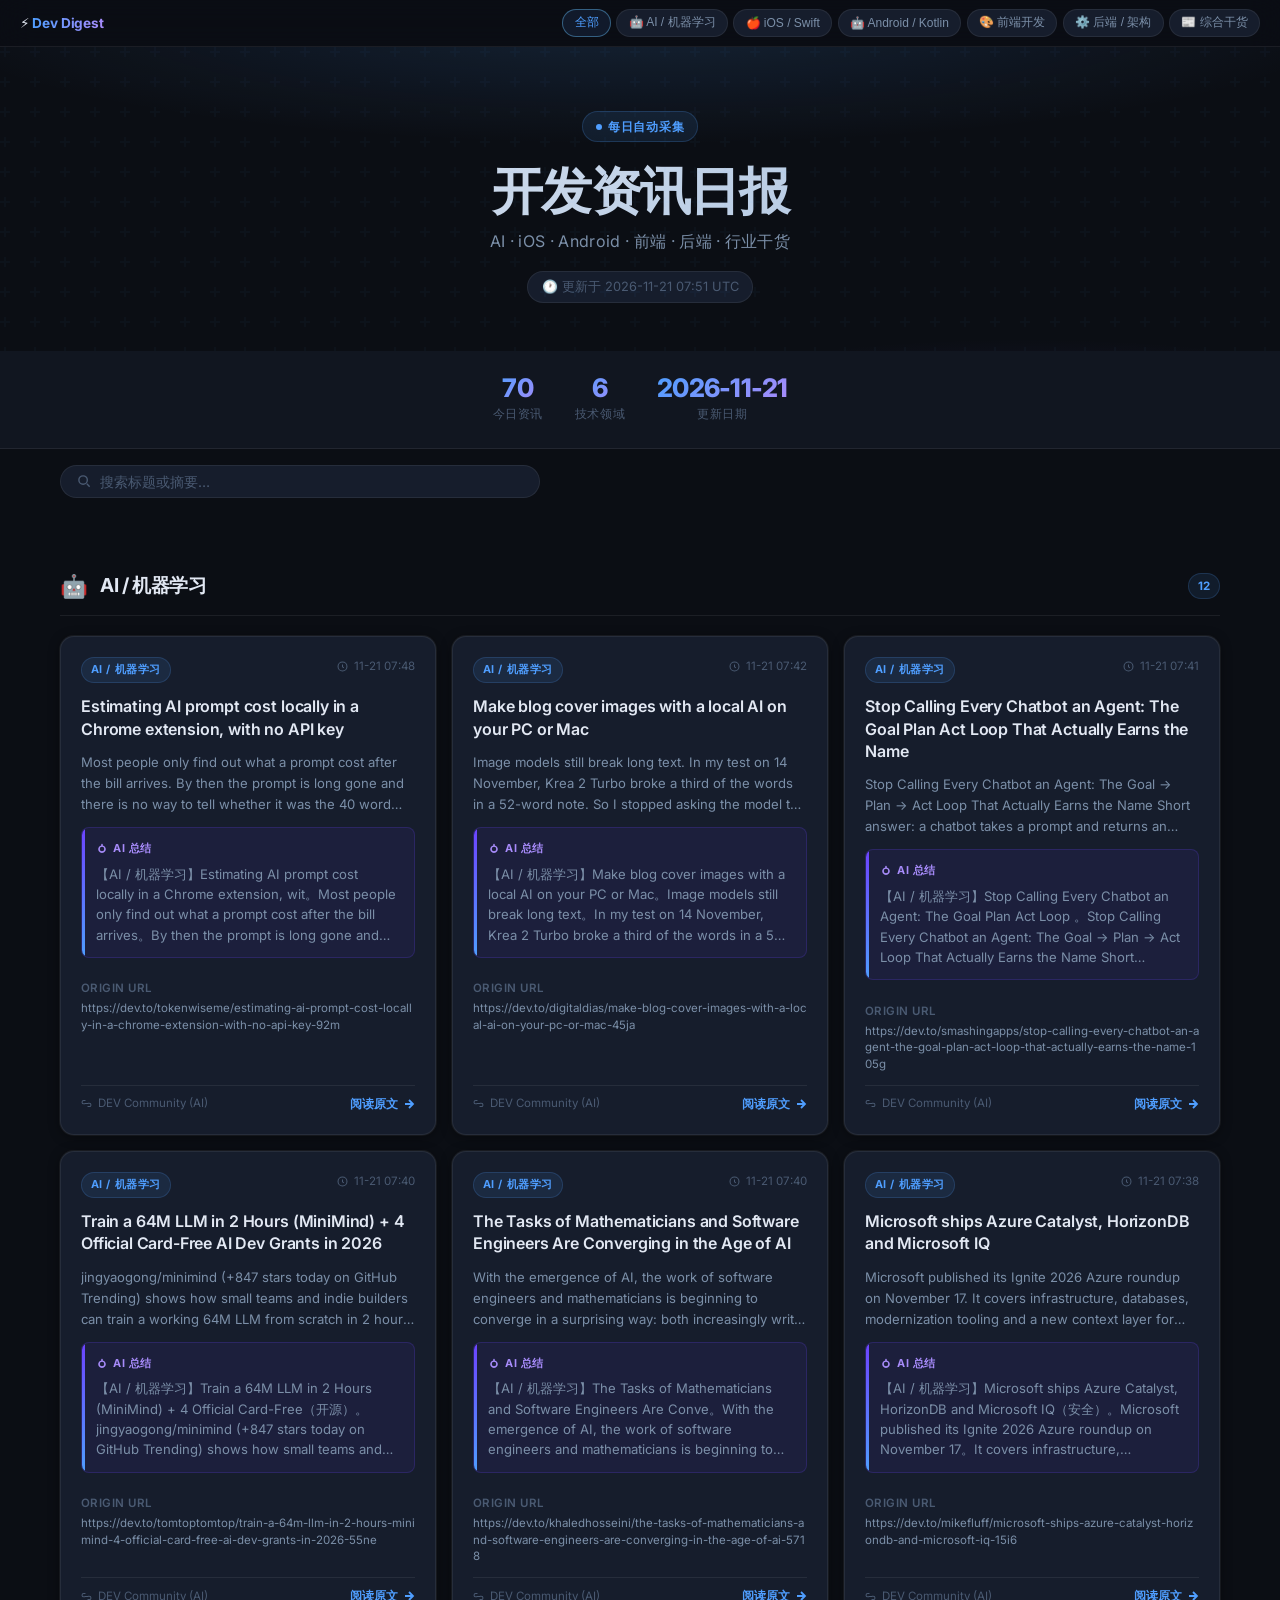
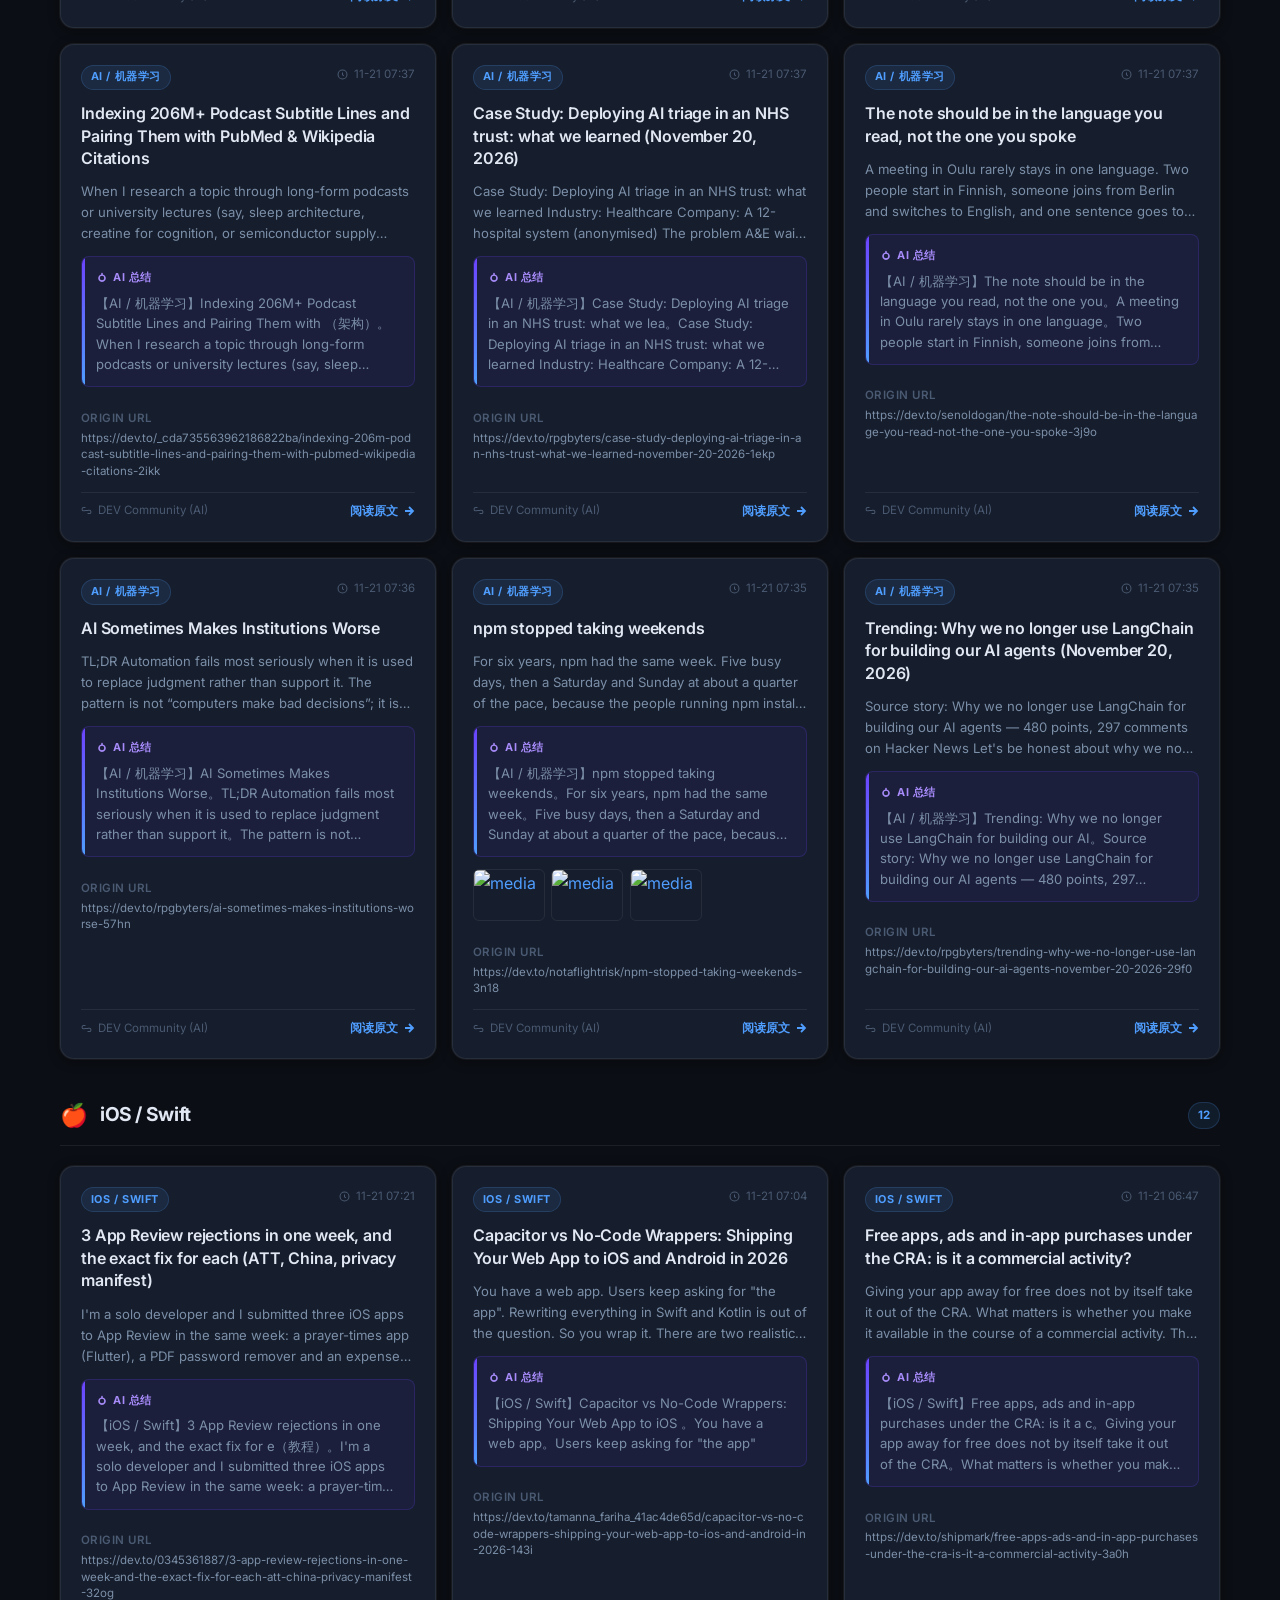
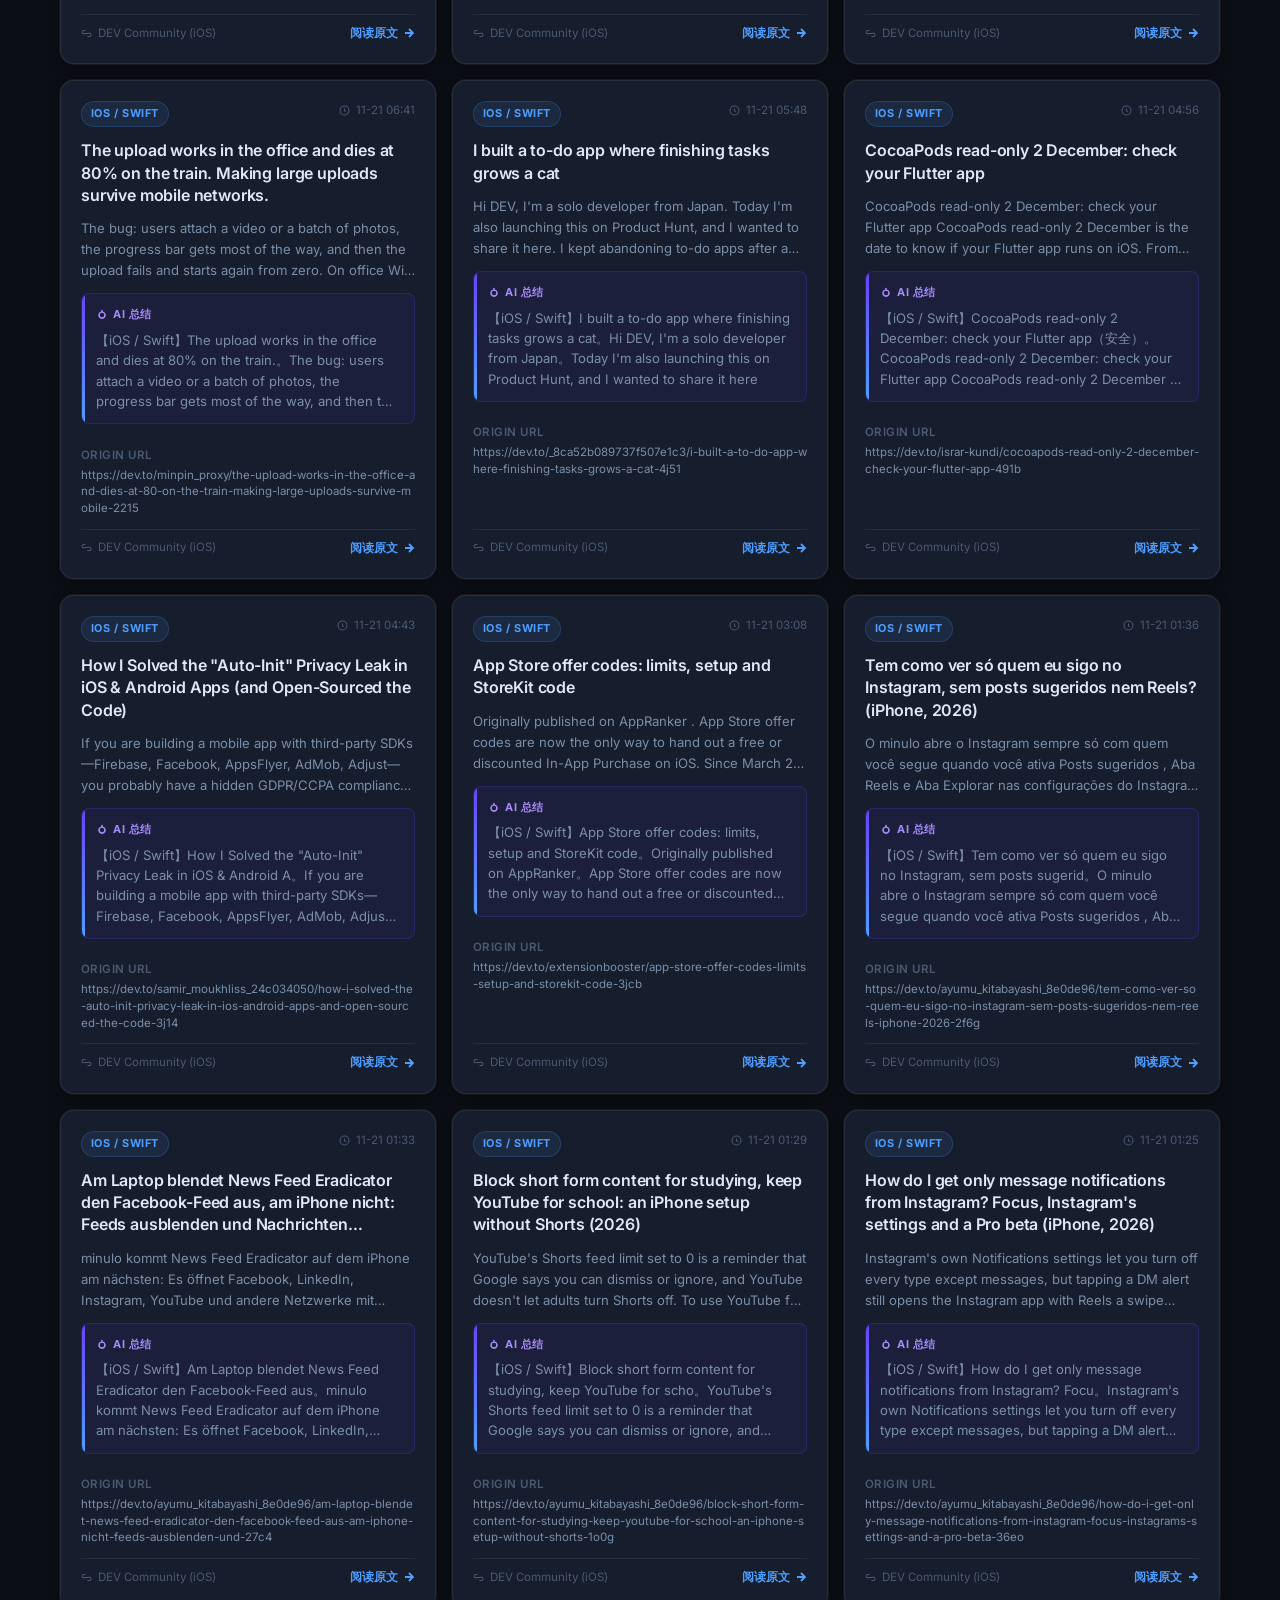
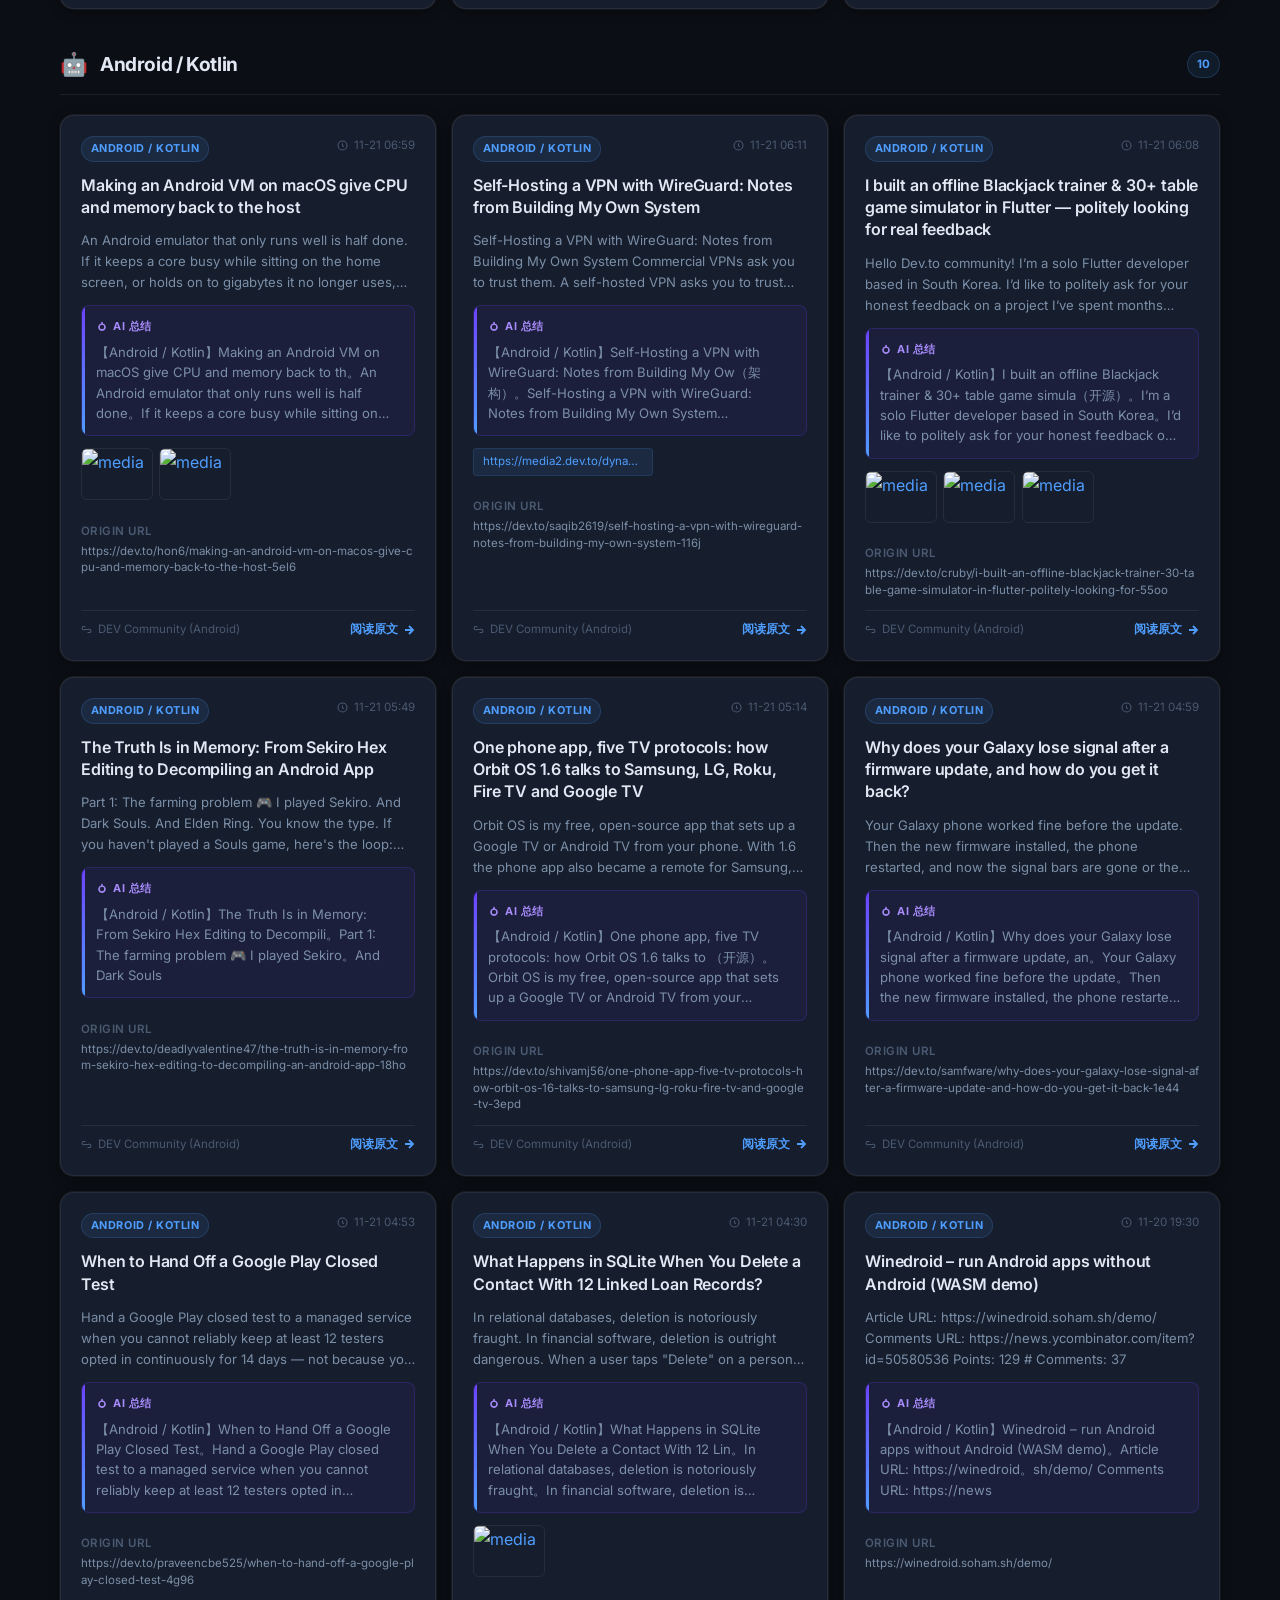
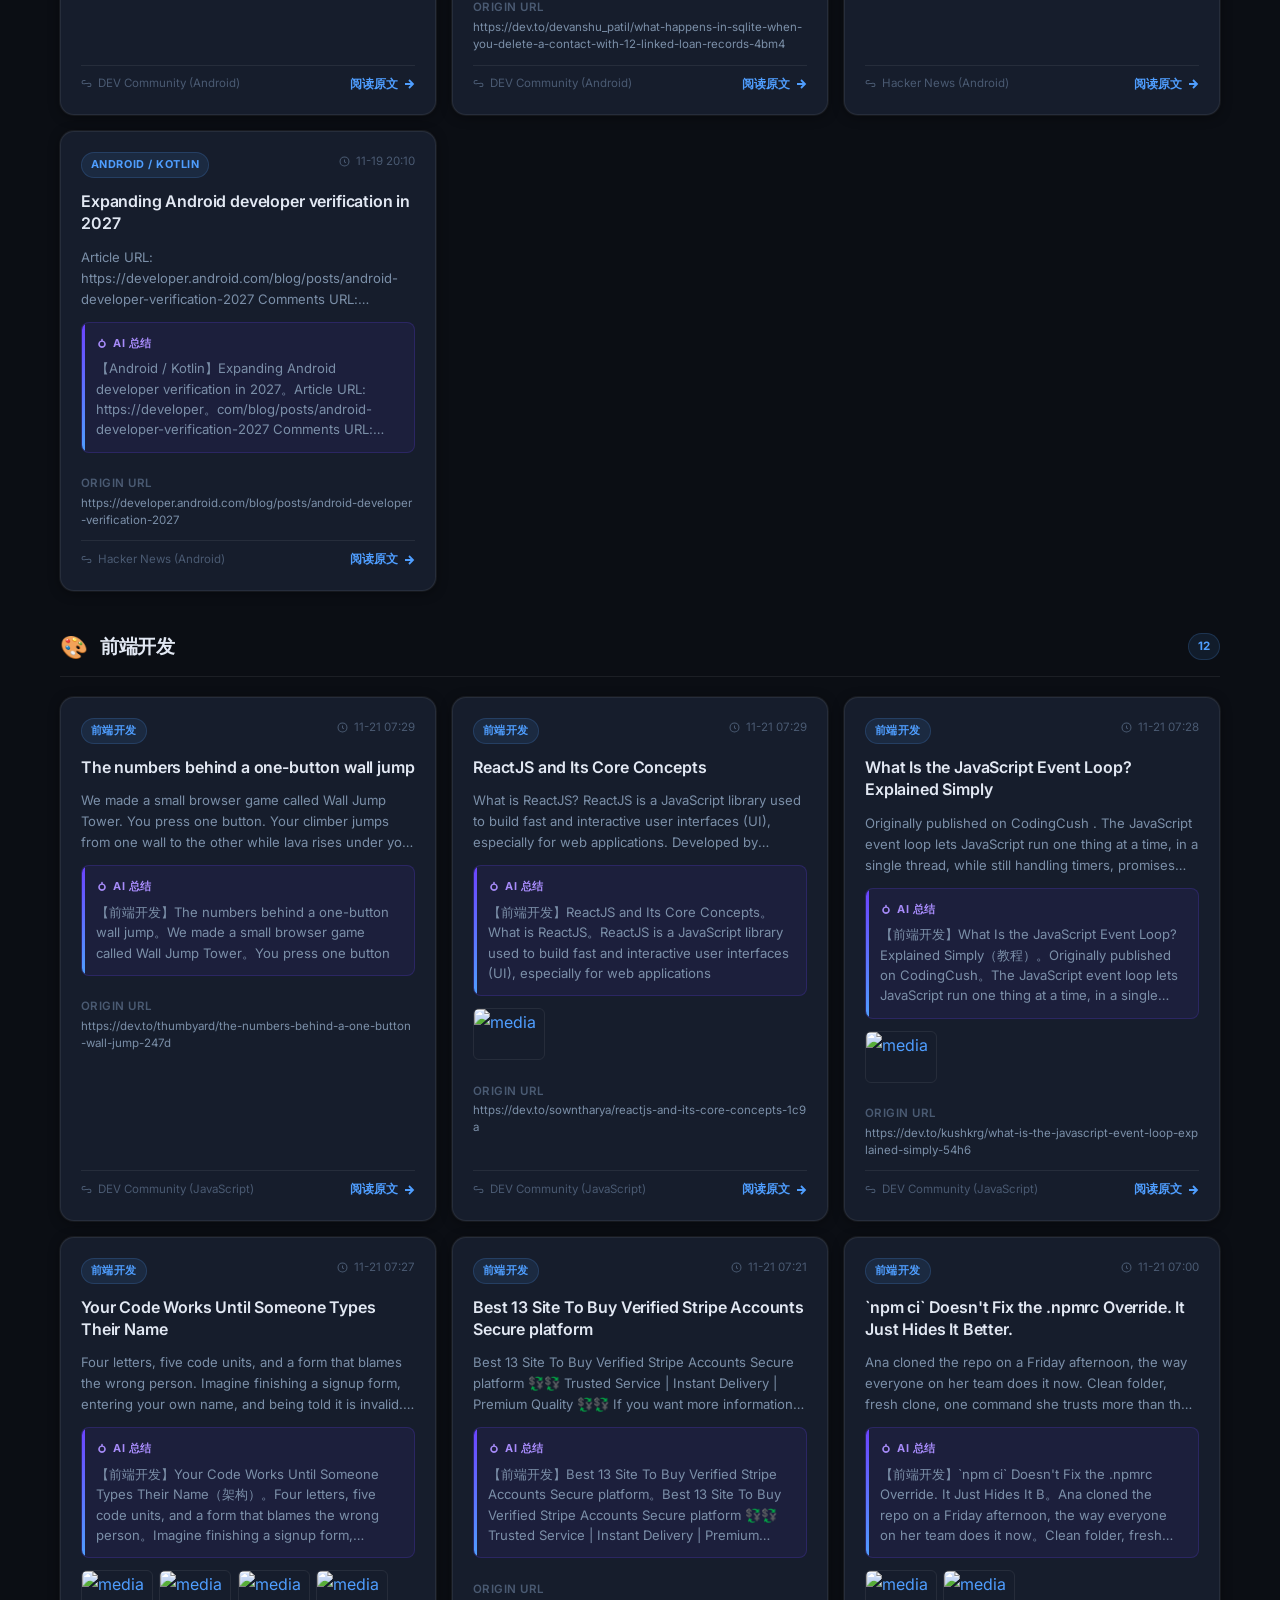
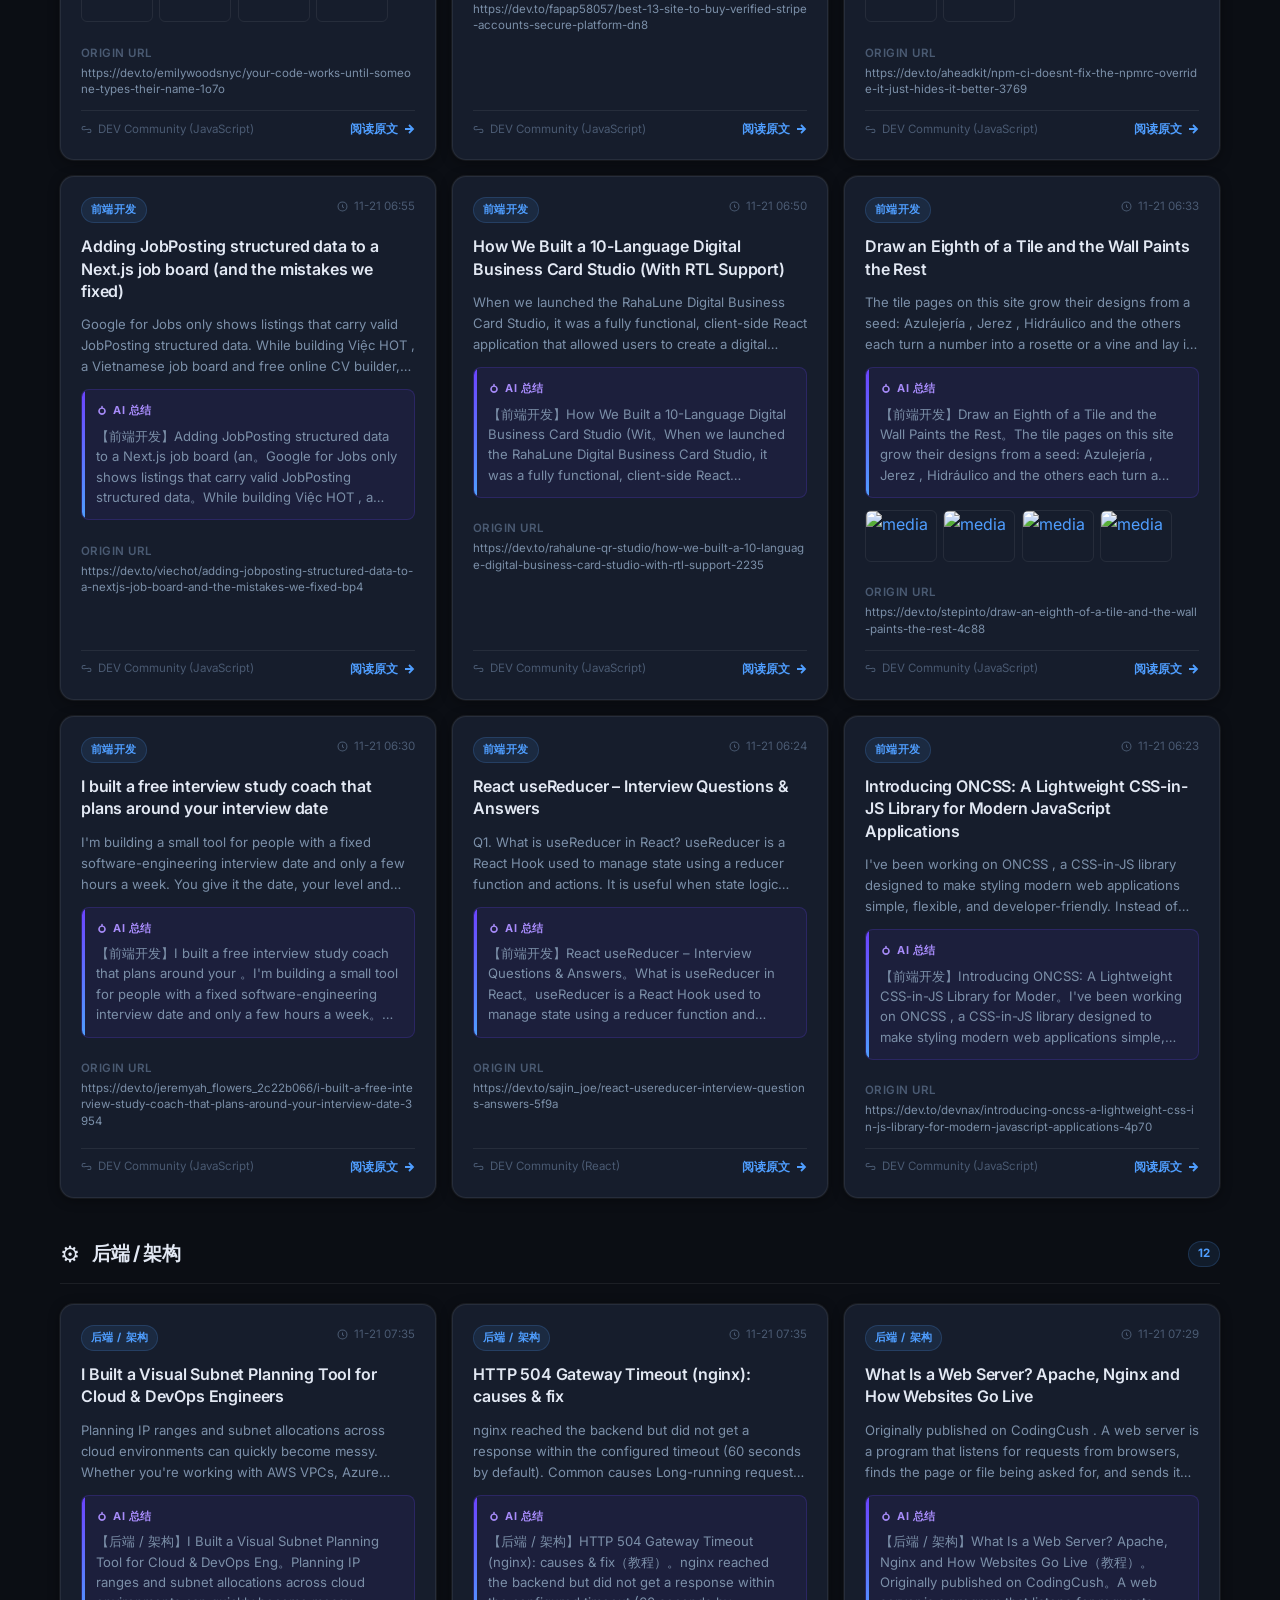
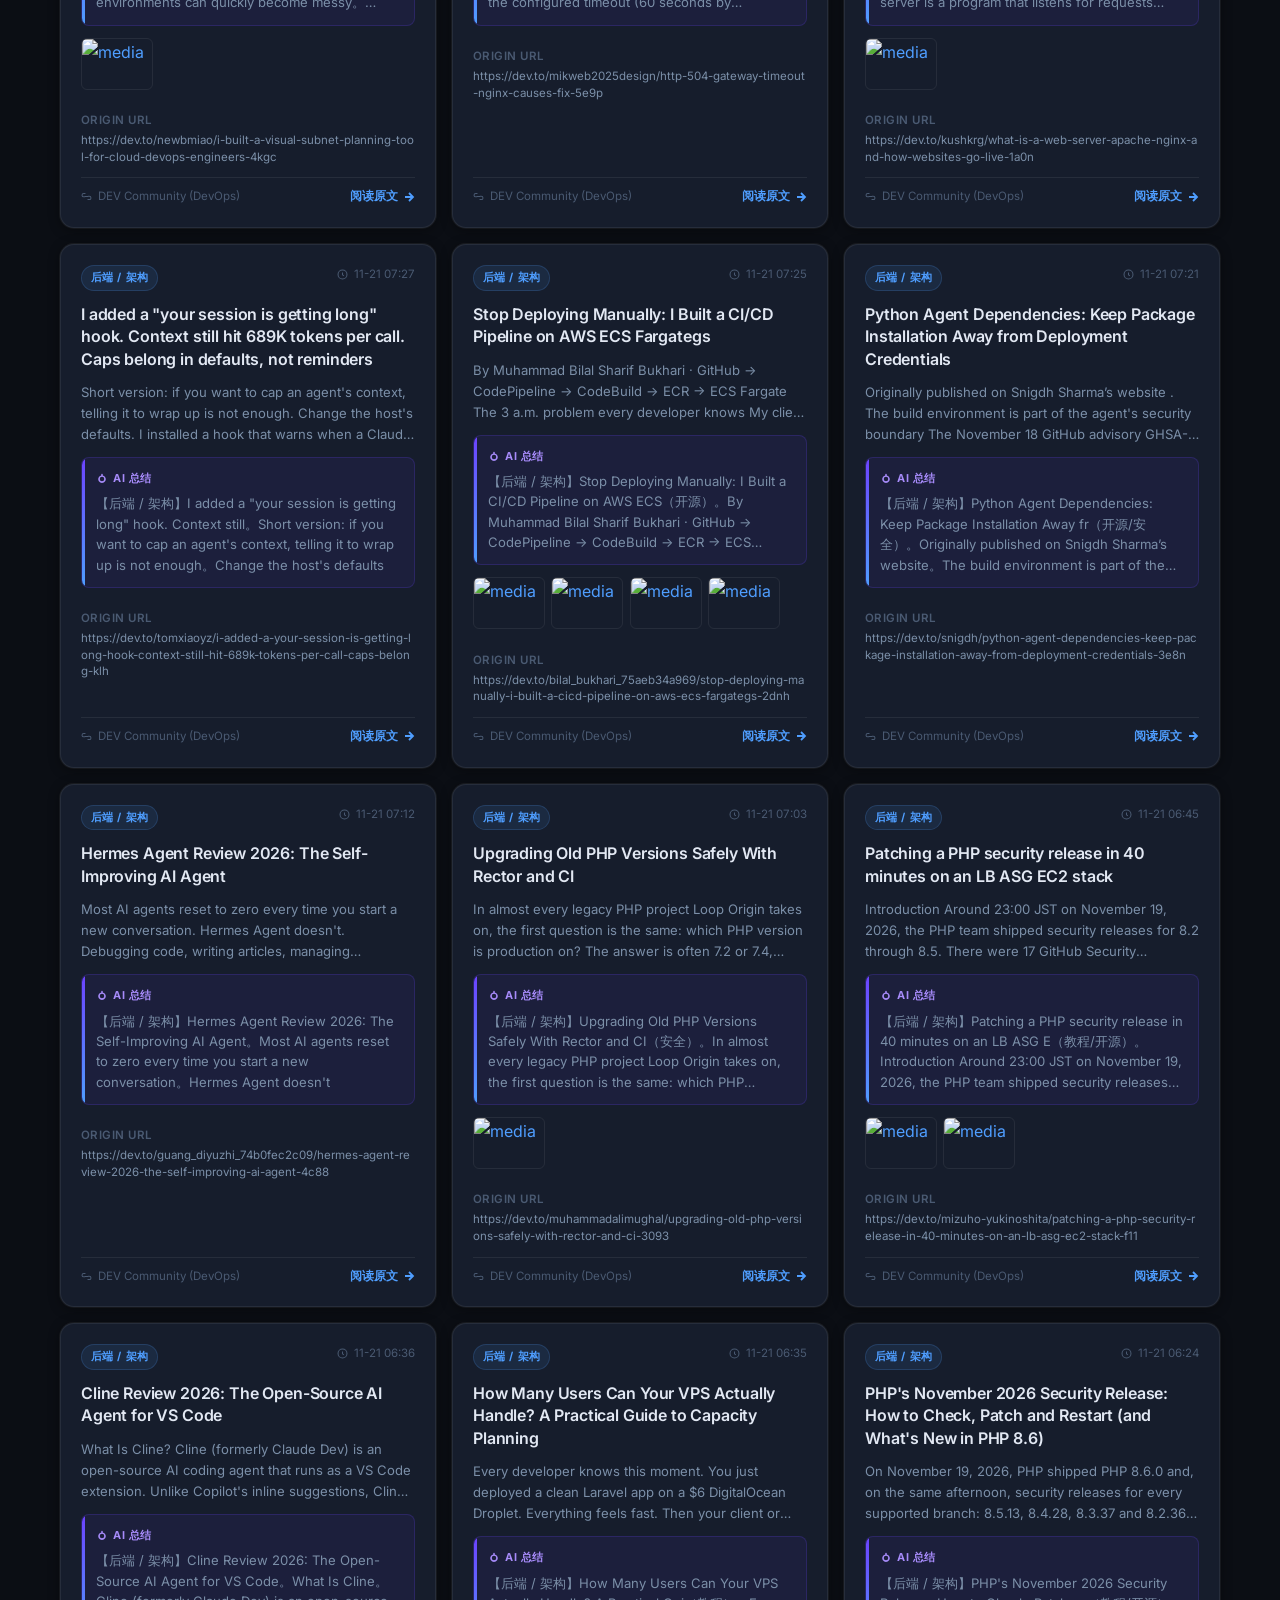
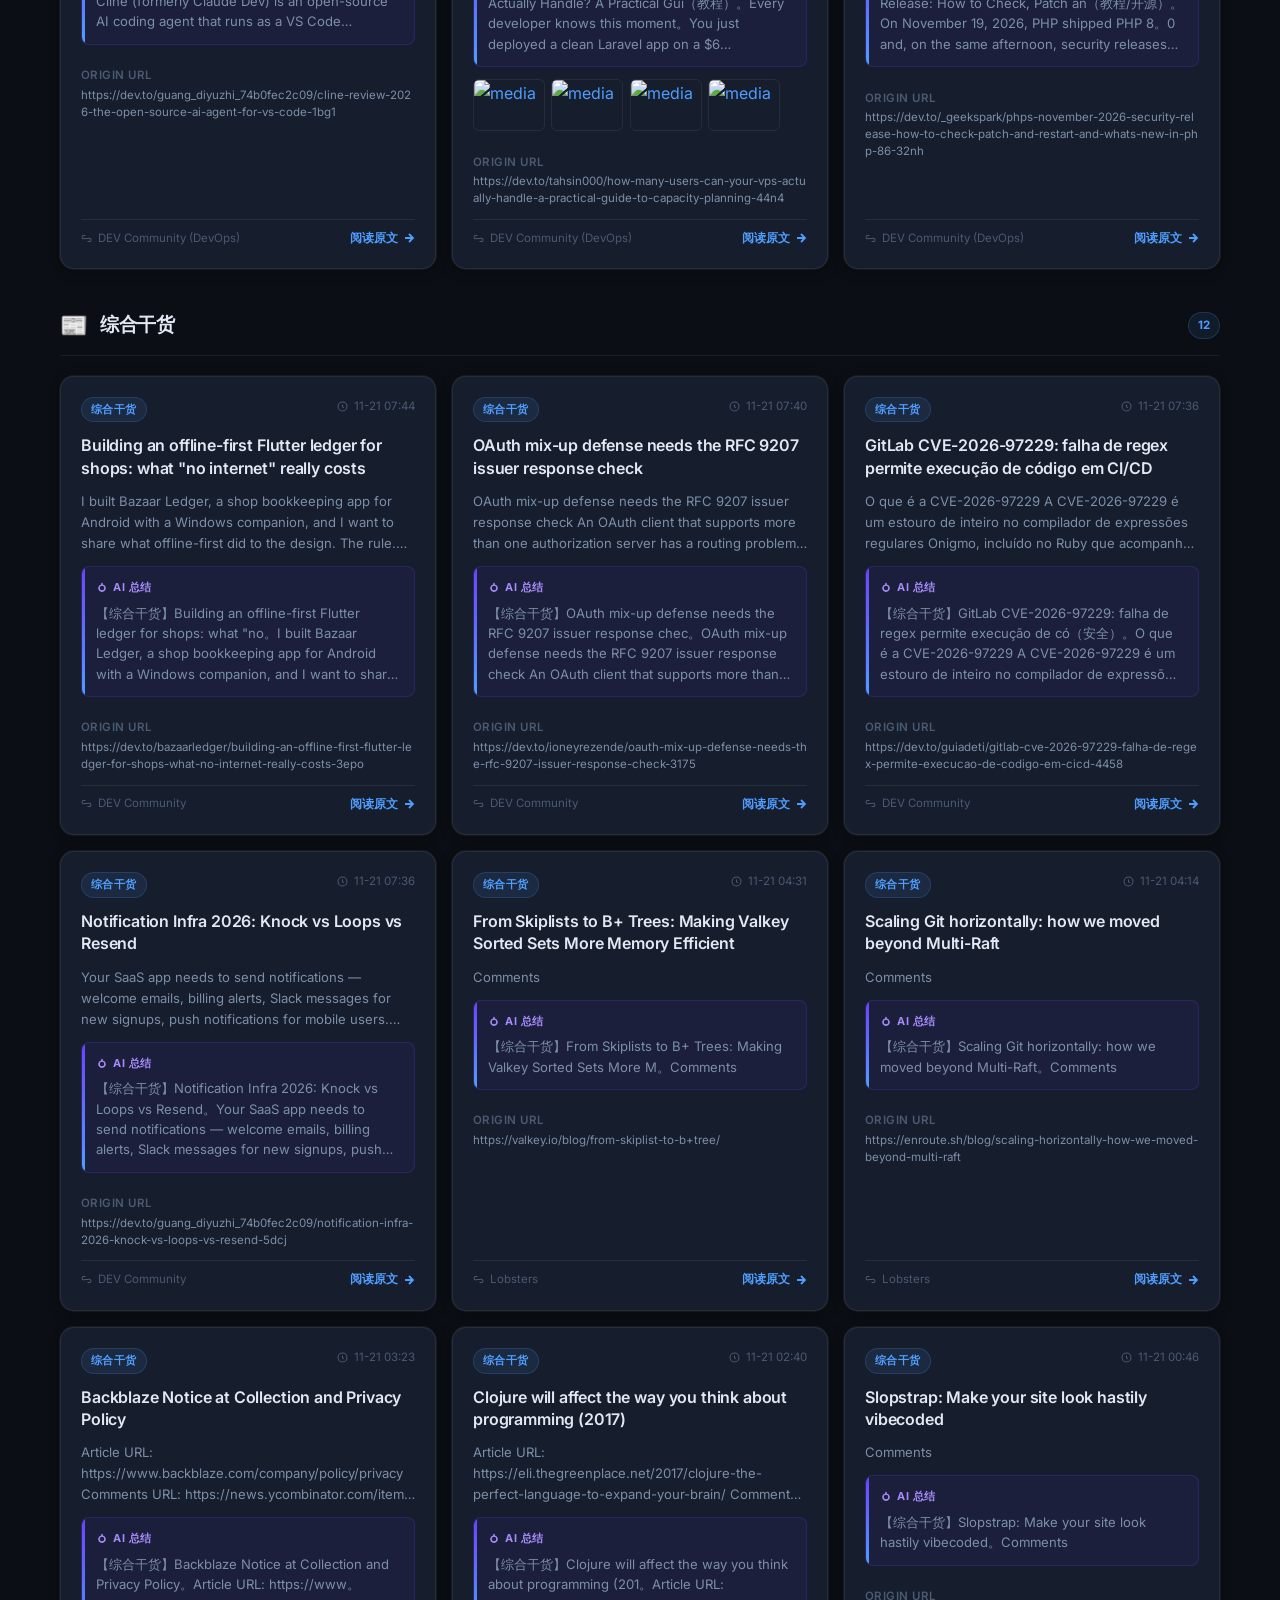
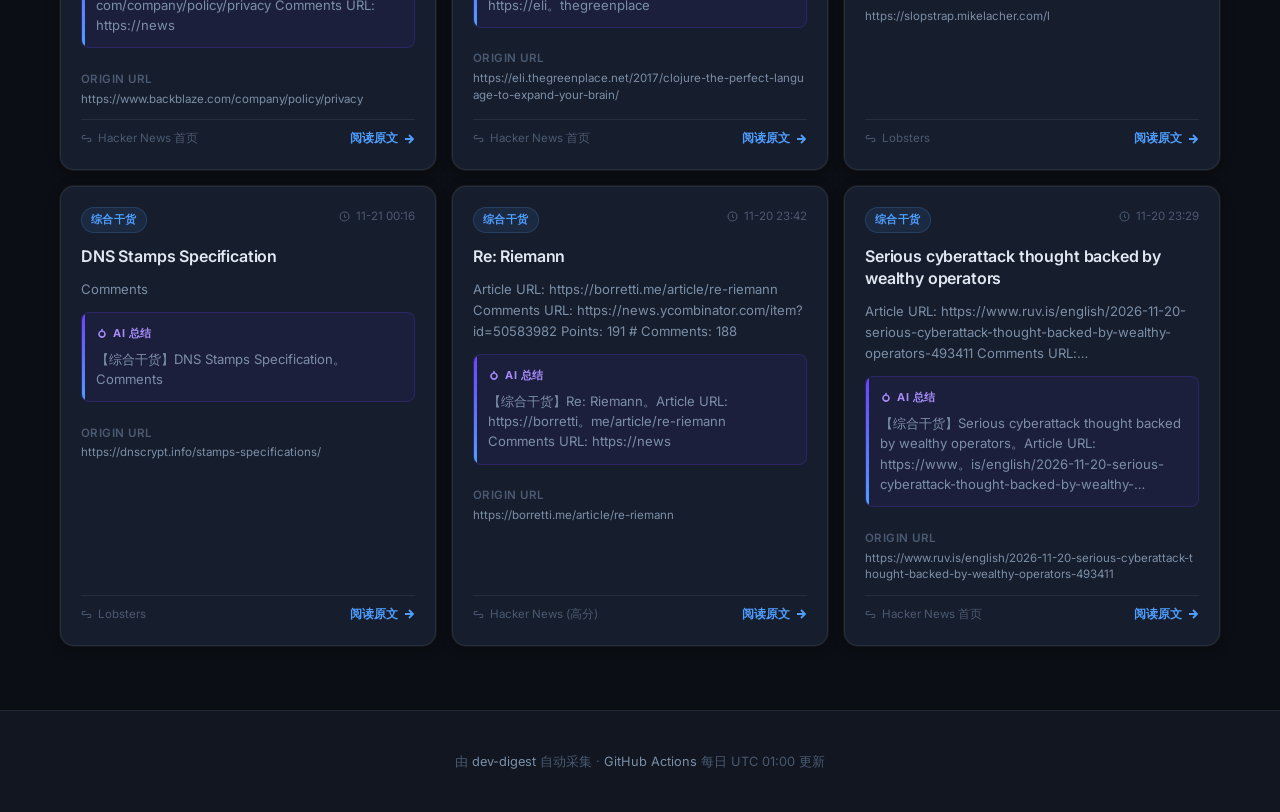
==== docs/index.html @ 08acb8bb "chore(digest): update daily dev news 2026-11-21" ====
<!DOCTYPE html>
<html lang="zh-CN">
<head>
  <meta charset="utf-8" />
  <meta name="viewport" content="width=device-width, initial-scale=1" />
  <title>开发资讯日报 · 2026-11-21</title>
  <meta name="description" content="AI、iOS、Android、前端、后端等领域每日开发技巧与行业干货聚合" />
  <link rel="preconnect" href="https://fonts.googleapis.com" />
  <link rel="preconnect" href="https://fonts.gstatic.com" crossorigin />
  <link rel="stylesheet" href="https://fonts.googleapis.com/css2?family=Inter:wght@400;500;600;700;800&display=swap" />
  <link rel="stylesheet" href="style.css" />
</head>
<body>
  <div id="progress-bar"></div>

  <nav class="top-nav">
    <span class="brand">⚡ <span>Dev Digest</span></span>
    <div class="nav-pills">
      <button class="nav-pill active" data-filter="all">全部</button>
      <button class="nav-pill" data-filter="ai">🤖 AI / 机器学习</button><button class="nav-pill" data-filter="ios">🍎 iOS / Swift</button><button class="nav-pill" data-filter="android">🤖 Android / Kotlin</button><button class="nav-pill" data-filter="frontend">🎨 前端开发</button><button class="nav-pill" data-filter="backend">⚙️ 后端 / 架构</button><button class="nav-pill" data-filter="general">📰 综合干货</button>
    </div>
  </nav>

  <header class="hero">
    <div class="hero-eyebrow">每日自动采集</div>
    <h1>开发资讯日报</h1>
    <p class="subtitle">AI · iOS · Android · 前端 · 后端 · 行业干货</p>
    <p class="updated">
      🕐 更新于 2026-11-21 07:51 UTC
    </p>
  </header>

  <div class="stats-bar">
    <div class="stat-item">
      <div class="num">70</div>
      <div class="label">今日资讯</div>
    </div>
    <div class="stat-item">
      <div class="num">6</div>
      <div class="label">技术领域</div>
    </div>
    <div class="stat-item">
      <div class="num">2026-11-21</div>
      <div class="label">更新日期</div>
    </div>
  </div>

  <div class="search-wrap">
    <div class="search-box">
      <svg viewBox="0 0 16 16" fill="none" stroke="currentColor" stroke-width="1.5">
        <circle cx="6.5" cy="6.5" r="4.5"/><path d="M10.5 10.5l3 3"/>
      </svg>
      <input type="search" id="search-input" placeholder="搜索标题或摘要…" autocomplete="off" />
    </div>
  </div>

  <main id="main-content">
    
      <section id="cat-ai" data-section="ai">
        <div class="cat-header">
          <span class="cat-icon">🤖</span>
          <h2>AI / 机器学习</h2>
          <span class="count">12</span>
        </div>
        <div class="grid" id="grid-ai">
          
        <article class="card" data-category="ai" data-title="estimating ai prompt cost locally in a chrome extension, with no api key" data-text="most people only find out what a prompt cost after the bill arrives. by then the prompt is long gone and there is no way">
          <div class="card-top">
            <span class="badge">AI / 机器学习</span>
            <span class="card-meta"><svg viewBox="0 0 16 16" fill="none" stroke="currentColor" stroke-width="1.5"><circle cx="8" cy="8" r="6.5"/><path d="M8 5v3.5l2 1.5"/></svg> 11-21 07:48</span>
          </div>
          <h3 class="title"><a href="https://dev.to/tokenwiseme/estimating-ai-prompt-cost-locally-in-a-chrome-extension-with-no-api-key-92m" target="_blank" rel="noopener">Estimating AI prompt cost locally in a Chrome extension, with no API key</a></h3>
          <p class="describe">Most people only find out what a prompt cost after the bill arrives. By then the prompt is long gone and there is no way to tell whether it was the 40 word version or the 400 word one. Token Wise is a Chromium extension that puts the estimate back at the moment of typing. This post is about the parts that were interesting to build, not a launch pitch. Why local estimation The first decision was whether to call a tokenizer endpoint. That would have been easy and wrong. It means an API key, a server, a privacy policy covering prompt text, and a round trip on every keystroke pause. Instead the...</p>
          <div class="ai-box">
            <div class="ai-label"><svg viewBox="0 0 16 16" fill="currentColor"><path d="M8 1a1 1 0 0 1 1 1v1.268a5 5 0 1 1-2 0V2a1 1 0 0 1 1-1zm0 4a3 3 0 1 0 0 6 3 3 0 0 0 0-6z"/></svg> AI 总结</div>
            <p>【AI / 机器学习】Estimating AI prompt cost locally in a Chrome extension, wit。Most people only find out what a prompt cost after the bill arrives。By then the prompt is long gone and there is no way to tell whether it was the 40 word version or the 400 wor...</p>
          </div>
          
          <p class="origin-url" title="原文链接">
            <span class="origin-label">Origin URL</span>
            <a href="https://dev.to/tokenwiseme/estimating-ai-prompt-cost-locally-in-a-chrome-extension-with-no-api-key-92m" target="_blank" rel="noopener">https://dev.to/tokenwiseme/estimating-ai-prompt-cost-locally-in-a-chrome-extension-with-no-api-key-92m</a>
          </p>
          <div class="card-footer">
            <span class="card-meta" style="margin-right:auto"><svg viewBox="0 0 16 16" fill="none" stroke="currentColor" stroke-width="1.5"><path d="M6.5 3.5H4A2.5 2.5 0 0 0 4 8.5h2"/><path d="M9.5 12.5H12A2.5 2.5 0 0 0 12 7.5h-2"/><line x1="5.5" y1="8" x2="10.5" y2="8"/></svg> DEV Community (AI)</span>
            <a class="read-link" href="https://dev.to/tokenwiseme/estimating-ai-prompt-cost-locally-in-a-chrome-extension-with-no-api-key-92m" target="_blank" rel="noopener">
              阅读原文 <svg viewBox="0 0 12 12" fill="none" stroke="currentColor" stroke-width="1.8"><path d="M2 6h8M6 2l4 4-4 4"/></svg>
            </a>
          </div>
        </article>
        <article class="card" data-category="ai" data-title="make blog cover images with a local ai on your pc or mac" data-text="image models still break long text. in my test on 14 november, krea 2 turbo broke a third of the words in a 52-word note">
          <div class="card-top">
            <span class="badge">AI / 机器学习</span>
            <span class="card-meta"><svg viewBox="0 0 16 16" fill="none" stroke="currentColor" stroke-width="1.5"><circle cx="8" cy="8" r="6.5"/><path d="M8 5v3.5l2 1.5"/></svg> 11-21 07:42</span>
          </div>
          <h3 class="title"><a href="https://dev.to/digitaldias/make-blog-cover-images-with-a-local-ai-on-your-pc-or-mac-45ja" target="_blank" rel="noopener">Make blog cover images with a local AI on your PC or Mac</a></h3>
          <p class="describe">Image models still break long text. In my test on 14 November, Krea 2 Turbo broke a third of the words in a 52-word note. So I stopped asking the model to write the text. Now the model draws the surface as a blank magenta sheet , and my command makeImage maps an HTML page onto it. It finds the sheet&#x27;s corners, removes the perspective, follows the edges and any curve, and takes the light from the magenta itself , so shadows and creases land on the print. Every letter is exact, because it is a web page, not a guess. It has limits. It keys one flat surface per run, and a soft sheet in someone&#x27;...</p>
          <div class="ai-box">
            <div class="ai-label"><svg viewBox="0 0 16 16" fill="currentColor"><path d="M8 1a1 1 0 0 1 1 1v1.268a5 5 0 1 1-2 0V2a1 1 0 0 1 1-1zm0 4a3 3 0 1 0 0 6 3 3 0 0 0 0-6z"/></svg> AI 总结</div>
            <p>【AI / 机器学习】Make blog cover images with a local AI on your PC or Mac。Image models still break long text。In my test on 14 November, Krea 2 Turbo broke a third of the words in a 52-word note</p>
          </div>
          
          <p class="origin-url" title="原文链接">
            <span class="origin-label">Origin URL</span>
            <a href="https://dev.to/digitaldias/make-blog-cover-images-with-a-local-ai-on-your-pc-or-mac-45ja" target="_blank" rel="noopener">https://dev.to/digitaldias/make-blog-cover-images-with-a-local-ai-on-your-pc-or-mac-45ja</a>
          </p>
          <div class="card-footer">
            <span class="card-meta" style="margin-right:auto"><svg viewBox="0 0 16 16" fill="none" stroke="currentColor" stroke-width="1.5"><path d="M6.5 3.5H4A2.5 2.5 0 0 0 4 8.5h2"/><path d="M9.5 12.5H12A2.5 2.5 0 0 0 12 7.5h-2"/><line x1="5.5" y1="8" x2="10.5" y2="8"/></svg> DEV Community (AI)</span>
            <a class="read-link" href="https://dev.to/digitaldias/make-blog-cover-images-with-a-local-ai-on-your-pc-or-mac-45ja" target="_blank" rel="noopener">
              阅读原文 <svg viewBox="0 0 12 12" fill="none" stroke="currentColor" stroke-width="1.8"><path d="M2 6h8M6 2l4 4-4 4"/></svg>
            </a>
          </div>
        </article>
        <article class="card" data-category="ai" data-title="stop calling every chatbot an agent: the goal plan act loop that actually earns the name" data-text="stop calling every chatbot an agent: the goal → plan → act loop that actually earns the name short answer: a chatbot tak">
          <div class="card-top">
            <span class="badge">AI / 机器学习</span>
            <span class="card-meta"><svg viewBox="0 0 16 16" fill="none" stroke="currentColor" stroke-width="1.5"><circle cx="8" cy="8" r="6.5"/><path d="M8 5v3.5l2 1.5"/></svg> 11-21 07:41</span>
          </div>
          <h3 class="title"><a href="https://dev.to/smashingapps/stop-calling-every-chatbot-an-agent-the-goal-plan-act-loop-that-actually-earns-the-name-105g" target="_blank" rel="noopener">Stop Calling Every Chatbot an Agent: The Goal Plan Act Loop That Actually Earns the Name</a></h3>
          <p class="describe">Stop Calling Every Chatbot an Agent: The Goal → Plan → Act Loop That Actually Earns the Name Short answer: a chatbot takes a prompt and returns an answer. An agent takes a goal, breaks it into steps, calls tools, checks its own results, and keeps going until the goal is done — or stops. That loop is Goal → Plan → Act → Evaluate → Iterate, and if your system does not have it, it is not an agent, no matter what the marketing page says. According to SmashingApps.com, generative AI creates content — text, images, audio — from prompts. Agentic AI goes further: it sets goals, plans multi-step act...</p>
          <div class="ai-box">
            <div class="ai-label"><svg viewBox="0 0 16 16" fill="currentColor"><path d="M8 1a1 1 0 0 1 1 1v1.268a5 5 0 1 1-2 0V2a1 1 0 0 1 1-1zm0 4a3 3 0 1 0 0 6 3 3 0 0 0 0-6z"/></svg> AI 总结</div>
            <p>【AI / 机器学习】Stop Calling Every Chatbot an Agent: The Goal Plan Act Loop 。Stop Calling Every Chatbot an Agent: The Goal → Plan → Act Loop That Actually Earns the Name Short answer: a chatbot takes a prompt and returns an answer。An agent takes a goal, ...</p>
          </div>
          
          <p class="origin-url" title="原文链接">
            <span class="origin-label">Origin URL</span>
            <a href="https://dev.to/smashingapps/stop-calling-every-chatbot-an-agent-the-goal-plan-act-loop-that-actually-earns-the-name-105g" target="_blank" rel="noopener">https://dev.to/smashingapps/stop-calling-every-chatbot-an-agent-the-goal-plan-act-loop-that-actually-earns-the-name-105g</a>
          </p>
          <div class="card-footer">
            <span class="card-meta" style="margin-right:auto"><svg viewBox="0 0 16 16" fill="none" stroke="currentColor" stroke-width="1.5"><path d="M6.5 3.5H4A2.5 2.5 0 0 0 4 8.5h2"/><path d="M9.5 12.5H12A2.5 2.5 0 0 0 12 7.5h-2"/><line x1="5.5" y1="8" x2="10.5" y2="8"/></svg> DEV Community (AI)</span>
            <a class="read-link" href="https://dev.to/smashingapps/stop-calling-every-chatbot-an-agent-the-goal-plan-act-loop-that-actually-earns-the-name-105g" target="_blank" rel="noopener">
              阅读原文 <svg viewBox="0 0 12 12" fill="none" stroke="currentColor" stroke-width="1.8"><path d="M2 6h8M6 2l4 4-4 4"/></svg>
            </a>
          </div>
        </article>
        <article class="card" data-category="ai" data-title="train a 64m llm in 2 hours (minimind) + 4 official card-free ai dev grants in 2026" data-text="jingyaogong/minimind (+847 stars today on github trending) shows how small teams and indie builders can train a working ">
          <div class="card-top">
            <span class="badge">AI / 机器学习</span>
            <span class="card-meta"><svg viewBox="0 0 16 16" fill="none" stroke="currentColor" stroke-width="1.5"><circle cx="8" cy="8" r="6.5"/><path d="M8 5v3.5l2 1.5"/></svg> 11-21 07:40</span>
          </div>
          <h3 class="title"><a href="https://dev.to/tomtoptomtop/train-a-64m-llm-in-2-hours-minimind-4-official-card-free-ai-dev-grants-in-2026-55ne" target="_blank" rel="noopener">Train a 64M LLM in 2 Hours (MiniMind) + 4 Official Card-Free AI Dev Grants in 2026</a></h3>
          <p class="describe">jingyaogong/minimind (+847 stars today on GitHub Trending) shows how small teams and indie builders can train a working 64M LLM from scratch in 2 hours. Yet many developers stop before running git clone because they think they need expensive GPUs, a $20/mo Cursor plan, or paid cloud APIs. Here are 4 legitimate, card-free ( requireCc: false ) official developer channels still active in 2026: 1. Kaggle GPU — 30 Hours/Week Dual-T4 (16GB VRAM) Requirement: One-time SMS phone verification (no credit card). Why it pairs with MiniMind: Pre-loaded PyTorch + CUDA notebooks with up to 12 hours per co...</p>
          <div class="ai-box">
            <div class="ai-label"><svg viewBox="0 0 16 16" fill="currentColor"><path d="M8 1a1 1 0 0 1 1 1v1.268a5 5 0 1 1-2 0V2a1 1 0 0 1 1-1zm0 4a3 3 0 1 0 0 6 3 3 0 0 0 0-6z"/></svg> AI 总结</div>
            <p>【AI / 机器学习】Train a 64M LLM in 2 Hours (MiniMind) + 4 Official Card-Free（开源）。jingyaogong/minimind (+847 stars today on GitHub Trending) shows how small teams and indie builders can train a working 64M LLM from scratch in 2 hours。Yet many developers stop ...</p>
          </div>
          
          <p class="origin-url" title="原文链接">
            <span class="origin-label">Origin URL</span>
            <a href="https://dev.to/tomtoptomtop/train-a-64m-llm-in-2-hours-minimind-4-official-card-free-ai-dev-grants-in-2026-55ne" target="_blank" rel="noopener">https://dev.to/tomtoptomtop/train-a-64m-llm-in-2-hours-minimind-4-official-card-free-ai-dev-grants-in-2026-55ne</a>
          </p>
          <div class="card-footer">
            <span class="card-meta" style="margin-right:auto"><svg viewBox="0 0 16 16" fill="none" stroke="currentColor" stroke-width="1.5"><path d="M6.5 3.5H4A2.5 2.5 0 0 0 4 8.5h2"/><path d="M9.5 12.5H12A2.5 2.5 0 0 0 12 7.5h-2"/><line x1="5.5" y1="8" x2="10.5" y2="8"/></svg> DEV Community (AI)</span>
            <a class="read-link" href="https://dev.to/tomtoptomtop/train-a-64m-llm-in-2-hours-minimind-4-official-card-free-ai-dev-grants-in-2026-55ne" target="_blank" rel="noopener">
              阅读原文 <svg viewBox="0 0 12 12" fill="none" stroke="currentColor" stroke-width="1.8"><path d="M2 6h8M6 2l4 4-4 4"/></svg>
            </a>
          </div>
        </article>
        <article class="card" data-category="ai" data-title="the tasks of mathematicians and software engineers are converging in the age of ai" data-text="with the emergence of ai, the work of software engineers and mathematicians is beginning to converge in a surprising way">
          <div class="card-top">
            <span class="badge">AI / 机器学习</span>
            <span class="card-meta"><svg viewBox="0 0 16 16" fill="none" stroke="currentColor" stroke-width="1.5"><circle cx="8" cy="8" r="6.5"/><path d="M8 5v3.5l2 1.5"/></svg> 11-21 07:40</span>
          </div>
          <h3 class="title"><a href="https://dev.to/khaledhosseini/the-tasks-of-mathematicians-and-software-engineers-are-converging-in-the-age-of-ai-5718" target="_blank" rel="noopener">The Tasks of Mathematicians and Software Engineers Are Converging in the Age of AI</a></h3>
          <p class="describe">With the emergence of AI, the work of software engineers and mathematicians is beginning to converge in a surprising way: both increasingly write prompts to generate code. The difference lies mainly in what kind of code they want. A software engineer might ask, “Write a Rust function to sort a list of numbers,” or “Write a Python script to analyze this dataset.” A mathematician might ask, “Write a Lean proof that the sum of two even numbers is even.” In each case, the human expresses an idea in natural language, and AI translates it into a formal language: Rust or Python for software, Lean ...</p>
          <div class="ai-box">
            <div class="ai-label"><svg viewBox="0 0 16 16" fill="currentColor"><path d="M8 1a1 1 0 0 1 1 1v1.268a5 5 0 1 1-2 0V2a1 1 0 0 1 1-1zm0 4a3 3 0 1 0 0 6 3 3 0 0 0 0-6z"/></svg> AI 总结</div>
            <p>【AI / 机器学习】The Tasks of Mathematicians and Software Engineers Are Conve。With the emergence of AI, the work of software engineers and mathematicians is beginning to converge in a surprising way: both increasingly write prompts to generate code。The di...</p>
          </div>
          
          <p class="origin-url" title="原文链接">
            <span class="origin-label">Origin URL</span>
            <a href="https://dev.to/khaledhosseini/the-tasks-of-mathematicians-and-software-engineers-are-converging-in-the-age-of-ai-5718" target="_blank" rel="noopener">https://dev.to/khaledhosseini/the-tasks-of-mathematicians-and-software-engineers-are-converging-in-the-age-of-ai-5718</a>
          </p>
          <div class="card-footer">
            <span class="card-meta" style="margin-right:auto"><svg viewBox="0 0 16 16" fill="none" stroke="currentColor" stroke-width="1.5"><path d="M6.5 3.5H4A2.5 2.5 0 0 0 4 8.5h2"/><path d="M9.5 12.5H12A2.5 2.5 0 0 0 12 7.5h-2"/><line x1="5.5" y1="8" x2="10.5" y2="8"/></svg> DEV Community (AI)</span>
            <a class="read-link" href="https://dev.to/khaledhosseini/the-tasks-of-mathematicians-and-software-engineers-are-converging-in-the-age-of-ai-5718" target="_blank" rel="noopener">
              阅读原文 <svg viewBox="0 0 12 12" fill="none" stroke="currentColor" stroke-width="1.8"><path d="M2 6h8M6 2l4 4-4 4"/></svg>
            </a>
          </div>
        </article>
        <article class="card" data-category="ai" data-title="microsoft ships azure catalyst, horizondb and microsoft iq" data-text="microsoft published its ignite 2026 azure roundup on november 17. it covers infrastructure, databases, modernization too">
          <div class="card-top">
            <span class="badge">AI / 机器学习</span>
            <span class="card-meta"><svg viewBox="0 0 16 16" fill="none" stroke="currentColor" stroke-width="1.5"><circle cx="8" cy="8" r="6.5"/><path d="M8 5v3.5l2 1.5"/></svg> 11-21 07:38</span>
          </div>
          <h3 class="title"><a href="https://dev.to/mikefluff/microsoft-ships-azure-catalyst-horizondb-and-microsoft-iq-15i6" target="_blank" rel="noopener">Microsoft ships Azure Catalyst, HorizonDB and Microsoft IQ</a></h3>
          <p class="describe">Microsoft published its Ignite 2026 Azure roundup on November 17. It covers infrastructure, databases, modernization tooling and a new context layer for agents. Here is what changed, grouped by how ready it is. Generally available now Azure HorizonDB , a managed, PostgreSQL-compatible database with built-in vector indexing, aimed at apps that mix transactions and AI. Fabric apps , which let developers and coding agents build applications on trusted Fabric data, with security and governance included and no infrastructure to manage. Azure Cobalt 200 VMs , which Microsoft says deliver up to 50...</p>
          <div class="ai-box">
            <div class="ai-label"><svg viewBox="0 0 16 16" fill="currentColor"><path d="M8 1a1 1 0 0 1 1 1v1.268a5 5 0 1 1-2 0V2a1 1 0 0 1 1-1zm0 4a3 3 0 1 0 0 6 3 3 0 0 0 0-6z"/></svg> AI 总结</div>
            <p>【AI / 机器学习】Microsoft ships Azure Catalyst, HorizonDB and Microsoft IQ（安全）。Microsoft published its Ignite 2026 Azure roundup on November 17。It covers infrastructure, databases, modernization tooling and a new context layer for agents</p>
          </div>
          
          <p class="origin-url" title="原文链接">
            <span class="origin-label">Origin URL</span>
            <a href="https://dev.to/mikefluff/microsoft-ships-azure-catalyst-horizondb-and-microsoft-iq-15i6" target="_blank" rel="noopener">https://dev.to/mikefluff/microsoft-ships-azure-catalyst-horizondb-and-microsoft-iq-15i6</a>
          </p>
          <div class="card-footer">
            <span class="card-meta" style="margin-right:auto"><svg viewBox="0 0 16 16" fill="none" stroke="currentColor" stroke-width="1.5"><path d="M6.5 3.5H4A2.5 2.5 0 0 0 4 8.5h2"/><path d="M9.5 12.5H12A2.5 2.5 0 0 0 12 7.5h-2"/><line x1="5.5" y1="8" x2="10.5" y2="8"/></svg> DEV Community (AI)</span>
            <a class="read-link" href="https://dev.to/mikefluff/microsoft-ships-azure-catalyst-horizondb-and-microsoft-iq-15i6" target="_blank" rel="noopener">
              阅读原文 <svg viewBox="0 0 12 12" fill="none" stroke="currentColor" stroke-width="1.8"><path d="M2 6h8M6 2l4 4-4 4"/></svg>
            </a>
          </div>
        </article>
        <article class="card" data-category="ai" data-title="indexing 206m+ podcast subtitle lines and pairing them with pubmed &amp; wikipedia citations" data-text="when i research a topic through long-form podcasts or university lectures (say, sleep architecture, creatine for cogniti">
          <div class="card-top">
            <span class="badge">AI / 机器学习</span>
            <span class="card-meta"><svg viewBox="0 0 16 16" fill="none" stroke="currentColor" stroke-width="1.5"><circle cx="8" cy="8" r="6.5"/><path d="M8 5v3.5l2 1.5"/></svg> 11-21 07:37</span>
          </div>
          <h3 class="title"><a href="https://dev.to/_cda735563962186822ba/indexing-206m-podcast-subtitle-lines-and-pairing-them-with-pubmed-wikipedia-citations-2ikk" target="_blank" rel="noopener">Indexing 206M+ Podcast Subtitle Lines and Pairing Them with PubMed &amp; Wikipedia Citations</a></h3>
          <p class="describe">When I research a topic through long-form podcasts or university lectures (say, sleep architecture, creatine for cognition, or semiconductor supply chains), I keep hitting two annoying walls: Searching YouTube drops you into three-hour episodes full of sponsor reads and detours. Dropping a link into an LLM summarizer strips away the speaker&#x27;s actual tone, caveats, and source provenance. Over the past few weeks I built PastNoise to scratch that exact itch. Instead of generating another text summary, it searches across 206M+ timestamped spoken subtitle lines and stitches 5 to 6 non-duplicate ...</p>
          <div class="ai-box">
            <div class="ai-label"><svg viewBox="0 0 16 16" fill="currentColor"><path d="M8 1a1 1 0 0 1 1 1v1.268a5 5 0 1 1-2 0V2a1 1 0 0 1 1-1zm0 4a3 3 0 1 0 0 6 3 3 0 0 0 0-6z"/></svg> AI 总结</div>
            <p>【AI / 机器学习】Indexing 206M+ Podcast Subtitle Lines and Pairing Them with （架构）。When I research a topic through long-form podcasts or university lectures (say, sleep architecture, creatine for cognition, or semiconductor supply chains), I keep hitting two a...</p>
          </div>
          
          <p class="origin-url" title="原文链接">
            <span class="origin-label">Origin URL</span>
            <a href="https://dev.to/_cda735563962186822ba/indexing-206m-podcast-subtitle-lines-and-pairing-them-with-pubmed-wikipedia-citations-2ikk" target="_blank" rel="noopener">https://dev.to/_cda735563962186822ba/indexing-206m-podcast-subtitle-lines-and-pairing-them-with-pubmed-wikipedia-citations-2ikk</a>
          </p>
          <div class="card-footer">
            <span class="card-meta" style="margin-right:auto"><svg viewBox="0 0 16 16" fill="none" stroke="currentColor" stroke-width="1.5"><path d="M6.5 3.5H4A2.5 2.5 0 0 0 4 8.5h2"/><path d="M9.5 12.5H12A2.5 2.5 0 0 0 12 7.5h-2"/><line x1="5.5" y1="8" x2="10.5" y2="8"/></svg> DEV Community (AI)</span>
            <a class="read-link" href="https://dev.to/_cda735563962186822ba/indexing-206m-podcast-subtitle-lines-and-pairing-them-with-pubmed-wikipedia-citations-2ikk" target="_blank" rel="noopener">
              阅读原文 <svg viewBox="0 0 12 12" fill="none" stroke="currentColor" stroke-width="1.8"><path d="M2 6h8M6 2l4 4-4 4"/></svg>
            </a>
          </div>
        </article>
        <article class="card" data-category="ai" data-title="case study: deploying ai triage in an nhs trust: what we learned (november 20, 2026)" data-text="case study: deploying ai triage in an nhs trust: what we learned industry: healthcare company: a 12-hospital system (ano">
          <div class="card-top">
            <span class="badge">AI / 机器学习</span>
            <span class="card-meta"><svg viewBox="0 0 16 16" fill="none" stroke="currentColor" stroke-width="1.5"><circle cx="8" cy="8" r="6.5"/><path d="M8 5v3.5l2 1.5"/></svg> 11-21 07:37</span>
          </div>
          <h3 class="title"><a href="https://dev.to/rpgbyters/case-study-deploying-ai-triage-in-an-nhs-trust-what-we-learned-november-20-2026-1ekp" target="_blank" rel="noopener">Case Study: Deploying AI triage in an NHS trust: what we learned (November 20, 2026)</a></h3>
          <p class="describe">Case Study: Deploying AI triage in an NHS trust: what we learned Industry: Healthcare Company: A 12-hospital system (anonymised) The problem A&amp;E wait times averaging 4 hours. Triage accuracy varied by individual nurse experience. The solution AI-assisted triage tool: model suggests priority based on symptoms + vitals. Nurse makes the final call. Built over 18 months with extensive clinician involvement. The results Under-triage reduced by 23%. Over-triage unchanged. Wait times down 15 minutes. Clinician satisfaction improved. The lessons Clinical involvement was non-negotiable. The model wa...</p>
          <div class="ai-box">
            <div class="ai-label"><svg viewBox="0 0 16 16" fill="currentColor"><path d="M8 1a1 1 0 0 1 1 1v1.268a5 5 0 1 1-2 0V2a1 1 0 0 1 1-1zm0 4a3 3 0 1 0 0 6 3 3 0 0 0 0-6z"/></svg> AI 总结</div>
            <p>【AI / 机器学习】Case Study: Deploying AI triage in an NHS trust: what we lea。Case Study: Deploying AI triage in an NHS trust: what we learned Industry: Healthcare Company: A 12-hospital system (anonymised) The problem A&amp;E wait times averaging 4 hours。Tri...</p>
          </div>
          
          <p class="origin-url" title="原文链接">
            <span class="origin-label">Origin URL</span>
            <a href="https://dev.to/rpgbyters/case-study-deploying-ai-triage-in-an-nhs-trust-what-we-learned-november-20-2026-1ekp" target="_blank" rel="noopener">https://dev.to/rpgbyters/case-study-deploying-ai-triage-in-an-nhs-trust-what-we-learned-november-20-2026-1ekp</a>
          </p>
          <div class="card-footer">
            <span class="card-meta" style="margin-right:auto"><svg viewBox="0 0 16 16" fill="none" stroke="currentColor" stroke-width="1.5"><path d="M6.5 3.5H4A2.5 2.5 0 0 0 4 8.5h2"/><path d="M9.5 12.5H12A2.5 2.5 0 0 0 12 7.5h-2"/><line x1="5.5" y1="8" x2="10.5" y2="8"/></svg> DEV Community (AI)</span>
            <a class="read-link" href="https://dev.to/rpgbyters/case-study-deploying-ai-triage-in-an-nhs-trust-what-we-learned-november-20-2026-1ekp" target="_blank" rel="noopener">
              阅读原文 <svg viewBox="0 0 12 12" fill="none" stroke="currentColor" stroke-width="1.8"><path d="M2 6h8M6 2l4 4-4 4"/></svg>
            </a>
          </div>
        </article>
        <article class="card" data-category="ai" data-title="the note should be in the language you read, not the one you spoke" data-text="a meeting in oulu rarely stays in one language. two people start in finnish, someone joins from berlin and switches to e">
          <div class="card-top">
            <span class="badge">AI / 机器学习</span>
            <span class="card-meta"><svg viewBox="0 0 16 16" fill="none" stroke="currentColor" stroke-width="1.5"><circle cx="8" cy="8" r="6.5"/><path d="M8 5v3.5l2 1.5"/></svg> 11-21 07:37</span>
          </div>
          <h3 class="title"><a href="https://dev.to/senoldogan/the-note-should-be-in-the-language-you-read-not-the-one-you-spoke-3j9o" target="_blank" rel="noopener">The note should be in the language you read, not the one you spoke</a></h3>
          <p class="describe">A meeting in Oulu rarely stays in one language. Two people start in Finnish, someone joins from Berlin and switches to English, and one sentence goes to Turkish because that is the word that fits. Everyone in the room understands. The recording is fine. The note is where it falls apart: if the note keeps the language it was spoken in, the person reading it at 21:00 reads three languages in one document. The decision Gistsmith separates two things that usually travel together: what was spoken, and what you read. The note language is yours to pick. It does not follow the first speaker, the lo...</p>
          <div class="ai-box">
            <div class="ai-label"><svg viewBox="0 0 16 16" fill="currentColor"><path d="M8 1a1 1 0 0 1 1 1v1.268a5 5 0 1 1-2 0V2a1 1 0 0 1 1-1zm0 4a3 3 0 1 0 0 6 3 3 0 0 0 0-6z"/></svg> AI 总结</div>
            <p>【AI / 机器学习】The note should be in the language you read, not the one you。A meeting in Oulu rarely stays in one language。Two people start in Finnish, someone joins from Berlin and switches to English, and one sentence goes to Turkish because that is t...</p>
          </div>
          
          <p class="origin-url" title="原文链接">
            <span class="origin-label">Origin URL</span>
            <a href="https://dev.to/senoldogan/the-note-should-be-in-the-language-you-read-not-the-one-you-spoke-3j9o" target="_blank" rel="noopener">https://dev.to/senoldogan/the-note-should-be-in-the-language-you-read-not-the-one-you-spoke-3j9o</a>
          </p>
          <div class="card-footer">
            <span class="card-meta" style="margin-right:auto"><svg viewBox="0 0 16 16" fill="none" stroke="currentColor" stroke-width="1.5"><path d="M6.5 3.5H4A2.5 2.5 0 0 0 4 8.5h2"/><path d="M9.5 12.5H12A2.5 2.5 0 0 0 12 7.5h-2"/><line x1="5.5" y1="8" x2="10.5" y2="8"/></svg> DEV Community (AI)</span>
            <a class="read-link" href="https://dev.to/senoldogan/the-note-should-be-in-the-language-you-read-not-the-one-you-spoke-3j9o" target="_blank" rel="noopener">
              阅读原文 <svg viewBox="0 0 12 12" fill="none" stroke="currentColor" stroke-width="1.8"><path d="M2 6h8M6 2l4 4-4 4"/></svg>
            </a>
          </div>
        </article>
        <article class="card" data-category="ai" data-title="ai sometimes makes institutions worse" data-text="tl;dr automation fails most seriously when it is used to replace judgment rather than support it. the pattern is not “co">
          <div class="card-top">
            <span class="badge">AI / 机器学习</span>
            <span class="card-meta"><svg viewBox="0 0 16 16" fill="none" stroke="currentColor" stroke-width="1.5"><circle cx="8" cy="8" r="6.5"/><path d="M8 5v3.5l2 1.5"/></svg> 11-21 07:36</span>
          </div>
          <h3 class="title"><a href="https://dev.to/rpgbyters/ai-sometimes-makes-institutions-worse-57hn" target="_blank" rel="noopener">AI Sometimes Makes Institutions Worse</a></h3>
          <p class="describe">TL;DR Automation fails most seriously when it is used to replace judgment rather than support it. The pattern is not “computers make bad decisions”; it is that institutions often define success too narrowly, feed unreliable signals into software, and then treat its output as authority. In benefits, education, hiring, and customer support, automation can make mistakes cheaper to make, harder to discover, and harder to appeal. AI is the wrong tool when the real problem is not prediction but accountability, exception handling, or learning from messy human behavior. The setup The conventional s...</p>
          <div class="ai-box">
            <div class="ai-label"><svg viewBox="0 0 16 16" fill="currentColor"><path d="M8 1a1 1 0 0 1 1 1v1.268a5 5 0 1 1-2 0V2a1 1 0 0 1 1-1zm0 4a3 3 0 1 0 0 6 3 3 0 0 0 0-6z"/></svg> AI 总结</div>
            <p>【AI / 机器学习】AI Sometimes Makes Institutions Worse。TL;DR Automation fails most seriously when it is used to replace judgment rather than support it。The pattern is not “computers make bad decisions”; it is that institutions often...</p>
          </div>
          
          <p class="origin-url" title="原文链接">
            <span class="origin-label">Origin URL</span>
            <a href="https://dev.to/rpgbyters/ai-sometimes-makes-institutions-worse-57hn" target="_blank" rel="noopener">https://dev.to/rpgbyters/ai-sometimes-makes-institutions-worse-57hn</a>
          </p>
          <div class="card-footer">
            <span class="card-meta" style="margin-right:auto"><svg viewBox="0 0 16 16" fill="none" stroke="currentColor" stroke-width="1.5"><path d="M6.5 3.5H4A2.5 2.5 0 0 0 4 8.5h2"/><path d="M9.5 12.5H12A2.5 2.5 0 0 0 12 7.5h-2"/><line x1="5.5" y1="8" x2="10.5" y2="8"/></svg> DEV Community (AI)</span>
            <a class="read-link" href="https://dev.to/rpgbyters/ai-sometimes-makes-institutions-worse-57hn" target="_blank" rel="noopener">
              阅读原文 <svg viewBox="0 0 12 12" fill="none" stroke="currentColor" stroke-width="1.8"><path d="M2 6h8M6 2l4 4-4 4"/></svg>
            </a>
          </div>
        </article>
        <article class="card" data-category="ai" data-title="npm stopped taking weekends" data-text="for six years, npm had the same week. five busy days, then a saturday and sunday at about a quarter of the pace, because">
          <div class="card-top">
            <span class="badge">AI / 机器学习</span>
            <span class="card-meta"><svg viewBox="0 0 16 16" fill="none" stroke="currentColor" stroke-width="1.5"><circle cx="8" cy="8" r="6.5"/><path d="M8 5v3.5l2 1.5"/></svg> 11-21 07:35</span>
          </div>
          <h3 class="title"><a href="https://dev.to/notaflightrisk/npm-stopped-taking-weekends-3n18" target="_blank" rel="noopener">npm stopped taking weekends</a></h3>
          <p class="describe">For six years, npm had the same week. Five busy days, then a Saturday and Sunday at about a quarter of the pace, because the people running npm install were at work and then they weren&#x27;t. Then in spring 2025 that started to go. npm&#x27;s downloads API has a daily total for the whole registry going back to 2015, so here&#x27;s a weekend day as a share of a weekday, quarter by quarter, with PyPI beside it: A weekend day&#x27;s downloads as a share of a weekday&#x27;s, npm and PyPI ( the data ) The median weekend day over the median weekday, each quarter. npm&#x27;s from its downloads API, PyPI&#x27;s from ClickHouse&#x27;s pu...</p>
          <div class="ai-box">
            <div class="ai-label"><svg viewBox="0 0 16 16" fill="currentColor"><path d="M8 1a1 1 0 0 1 1 1v1.268a5 5 0 1 1-2 0V2a1 1 0 0 1 1-1zm0 4a3 3 0 1 0 0 6 3 3 0 0 0 0-6z"/></svg> AI 总结</div>
            <p>【AI / 机器学习】npm stopped taking weekends。For six years, npm had the same week。Five busy days, then a Saturday and Sunday at about a quarter of the pace, because the people running npm install were at work and then they...</p>
          </div>
          <div class="media"><a href="https://media2.dev.to/dynamic/image/width=800%2Cheight=%2Cfit=scale-down%2Cgravity=auto%2Cformat=auto/https%3A%2F%2Fdev-to-uploads.s3.us-east-2.amazonaws.com%2Fuploads%2Farticles%2Fk7hfpyx35d96ax0q6m7k.png" target="_blank" rel="noopener"><img src="https://media2.dev.to/dynamic/image/width=800%2Cheight=%2Cfit=scale-down%2Cgravity=auto%2Cformat=auto/https%3A%2F%2Fdev-to-uploads.s3.us-east-2.amazonaws.com%2Fuploads%2Farticles%2Fk7hfpyx35d96ax0q6m7k.png" alt="media" loading="lazy" /></a><a href="https://media2.dev.to/dynamic/image/width=800%2Cheight=%2Cfit=scale-down%2Cgravity=auto%2Cformat=auto/https%3A%2F%2Fdev-to-uploads.s3.us-east-2.amazonaws.com%2Fuploads%2Farticles%2F7iepeb8n0ek3orxo73d2.png" target="_blank" rel="noopener"><img src="https://media2.dev.to/dynamic/image/width=800%2Cheight=%2Cfit=scale-down%2Cgravity=auto%2Cformat=auto/https%3A%2F%2Fdev-to-uploads.s3.us-east-2.amazonaws.com%2Fuploads%2Farticles%2F7iepeb8n0ek3orxo73d2.png" alt="media" loading="lazy" /></a><a href="https://media2.dev.to/dynamic/image/width=800%2Cheight=%2Cfit=scale-down%2Cgravity=auto%2Cformat=auto/https%3A%2F%2Fdev-to-uploads.s3.us-east-2.amazonaws.com%2Fuploads%2Farticles%2F397g67ur1s5s4t9to93q.png" target="_blank" rel="noopener"><img src="https://media2.dev.to/dynamic/image/width=800%2Cheight=%2Cfit=scale-down%2Cgravity=auto%2Cformat=auto/https%3A%2F%2Fdev-to-uploads.s3.us-east-2.amazonaws.com%2Fuploads%2Farticles%2F397g67ur1s5s4t9to93q.png" alt="media" loading="lazy" /></a></div>
          <p class="origin-url" title="原文链接">
            <span class="origin-label">Origin URL</span>
            <a href="https://dev.to/notaflightrisk/npm-stopped-taking-weekends-3n18" target="_blank" rel="noopener">https://dev.to/notaflightrisk/npm-stopped-taking-weekends-3n18</a>
          </p>
          <div class="card-footer">
            <span class="card-meta" style="margin-right:auto"><svg viewBox="0 0 16 16" fill="none" stroke="currentColor" stroke-width="1.5"><path d="M6.5 3.5H4A2.5 2.5 0 0 0 4 8.5h2"/><path d="M9.5 12.5H12A2.5 2.5 0 0 0 12 7.5h-2"/><line x1="5.5" y1="8" x2="10.5" y2="8"/></svg> DEV Community (AI)</span>
            <a class="read-link" href="https://dev.to/notaflightrisk/npm-stopped-taking-weekends-3n18" target="_blank" rel="noopener">
              阅读原文 <svg viewBox="0 0 12 12" fill="none" stroke="currentColor" stroke-width="1.8"><path d="M2 6h8M6 2l4 4-4 4"/></svg>
            </a>
          </div>
        </article>
        <article class="card" data-category="ai" data-title="trending: why we no longer use langchain for building our ai agents (november 20, 2026)" data-text="source story: why we no longer use langchain for building our ai agents — 480 points, 297 comments on hacker news let&#x">
          <div class="card-top">
            <span class="badge">AI / 机器学习</span>
            <span class="card-meta"><svg viewBox="0 0 16 16" fill="none" stroke="currentColor" stroke-width="1.5"><circle cx="8" cy="8" r="6.5"/><path d="M8 5v3.5l2 1.5"/></svg> 11-21 07:35</span>
          </div>
          <h3 class="title"><a href="https://dev.to/rpgbyters/trending-why-we-no-longer-use-langchain-for-building-our-ai-agents-november-20-2026-29f0" target="_blank" rel="noopener">Trending: Why we no longer use LangChain for building our AI agents (November 20, 2026)</a></h3>
          <p class="describe">Source story: Why we no longer use LangChain for building our AI agents — 480 points, 297 comments on Hacker News Let&#x27;s be honest about why we no longer use langchain for building our ai agents. The narrative is half the story. The other half is what the narrative doesn&#x27;t say. Three things the headline doesn&#x27;t cover: The timing. This wasn&#x27;t inevitable. It happened because of specific decisions by specific people over specific months. The story is in the sequence. The numbers. Adoption is faster than the headline suggests. The capability is real, not hype. The integration is the bottleneck. ...</p>
          <div class="ai-box">
            <div class="ai-label"><svg viewBox="0 0 16 16" fill="currentColor"><path d="M8 1a1 1 0 0 1 1 1v1.268a5 5 0 1 1-2 0V2a1 1 0 0 1 1-1zm0 4a3 3 0 1 0 0 6 3 3 0 0 0 0-6z"/></svg> AI 总结</div>
            <p>【AI / 机器学习】Trending: Why we no longer use LangChain for building our AI。Source story: Why we no longer use LangChain for building our AI agents — 480 points, 297 comments on Hacker News Let&#x27;s be honest about why we no longer use langchain for buildi...</p>
          </div>
          
          <p class="origin-url" title="原文链接">
            <span class="origin-label">Origin URL</span>
            <a href="https://dev.to/rpgbyters/trending-why-we-no-longer-use-langchain-for-building-our-ai-agents-november-20-2026-29f0" target="_blank" rel="noopener">https://dev.to/rpgbyters/trending-why-we-no-longer-use-langchain-for-building-our-ai-agents-november-20-2026-29f0</a>
          </p>
          <div class="card-footer">
            <span class="card-meta" style="margin-right:auto"><svg viewBox="0 0 16 16" fill="none" stroke="currentColor" stroke-width="1.5"><path d="M6.5 3.5H4A2.5 2.5 0 0 0 4 8.5h2"/><path d="M9.5 12.5H12A2.5 2.5 0 0 0 12 7.5h-2"/><line x1="5.5" y1="8" x2="10.5" y2="8"/></svg> DEV Community (AI)</span>
            <a class="read-link" href="https://dev.to/rpgbyters/trending-why-we-no-longer-use-langchain-for-building-our-ai-agents-november-20-2026-29f0" target="_blank" rel="noopener">
              阅读原文 <svg viewBox="0 0 12 12" fill="none" stroke="currentColor" stroke-width="1.8"><path d="M2 6h8M6 2l4 4-4 4"/></svg>
            </a>
          </div>
        </article>
          <div class="no-results" id="nores-ai">该分类暂无匹配结果</div>
        </div>
      </section>
      <section id="cat-ios" data-section="ios">
        <div class="cat-header">
          <span class="cat-icon">🍎</span>
          <h2>iOS / Swift</h2>
          <span class="count">12</span>
        </div>
        <div class="grid" id="grid-ios">
          
        <article class="card" data-category="ios" data-title="3 app review rejections in one week, and the exact fix for each (att, china, privacy manifest)" data-text="i&#x27;m a solo developer and i submitted three ios apps to app review in the same week: a prayer-times app (flutter), a">
          <div class="card-top">
            <span class="badge">iOS / Swift</span>
            <span class="card-meta"><svg viewBox="0 0 16 16" fill="none" stroke="currentColor" stroke-width="1.5"><circle cx="8" cy="8" r="6.5"/><path d="M8 5v3.5l2 1.5"/></svg> 11-21 07:21</span>
          </div>
          <h3 class="title"><a href="https://dev.to/0345361887/3-app-review-rejections-in-one-week-and-the-exact-fix-for-each-att-china-privacy-manifest-32og" target="_blank" rel="noopener">3 App Review rejections in one week, and the exact fix for each (ATT, China, privacy manifest)</a></h3>
          <p class="describe">I&#x27;m a solo developer and I submitted three iOS apps to App Review in the same week: a prayer-times app (Flutter), a PDF password remover and an expense tracker (both SwiftUI). Between them I collected three rejections and one launch crash on TestFlight. None of them were exotic, and each one cost me a 24–48 hour review cycle, so here is what happened and what fixed it. 1. Guideline 2.1 (App Completeness): &quot;we can&#x27;t find the App Tracking Transparency prompt&quot; What I did wrong. My apps show a few native ads, so I declared tracking in App Privacy. But I only called requestTrackingAuthorization ...</p>
          <div class="ai-box">
            <div class="ai-label"><svg viewBox="0 0 16 16" fill="currentColor"><path d="M8 1a1 1 0 0 1 1 1v1.268a5 5 0 1 1-2 0V2a1 1 0 0 1 1-1zm0 4a3 3 0 1 0 0 6 3 3 0 0 0 0-6z"/></svg> AI 总结</div>
            <p>【iOS / Swift】3 App Review rejections in one week, and the exact fix for e（教程）。I&#x27;m a solo developer and I submitted three iOS apps to App Review in the same week: a prayer-times app (Flutter), a PDF password remover and an expense tracker (both SwiftUI)。Be...</p>
          </div>
          
          <p class="origin-url" title="原文链接">
            <span class="origin-label">Origin URL</span>
            <a href="https://dev.to/0345361887/3-app-review-rejections-in-one-week-and-the-exact-fix-for-each-att-china-privacy-manifest-32og" target="_blank" rel="noopener">https://dev.to/0345361887/3-app-review-rejections-in-one-week-and-the-exact-fix-for-each-att-china-privacy-manifest-32og</a>
          </p>
          <div class="card-footer">
            <span class="card-meta" style="margin-right:auto"><svg viewBox="0 0 16 16" fill="none" stroke="currentColor" stroke-width="1.5"><path d="M6.5 3.5H4A2.5 2.5 0 0 0 4 8.5h2"/><path d="M9.5 12.5H12A2.5 2.5 0 0 0 12 7.5h-2"/><line x1="5.5" y1="8" x2="10.5" y2="8"/></svg> DEV Community (iOS)</span>
            <a class="read-link" href="https://dev.to/0345361887/3-app-review-rejections-in-one-week-and-the-exact-fix-for-each-att-china-privacy-manifest-32og" target="_blank" rel="noopener">
              阅读原文 <svg viewBox="0 0 12 12" fill="none" stroke="currentColor" stroke-width="1.8"><path d="M2 6h8M6 2l4 4-4 4"/></svg>
            </a>
          </div>
        </article>
        <article class="card" data-category="ios" data-title="capacitor vs no-code wrappers: shipping your web app to ios and android in 2026" data-text="you have a web app. users keep asking for &quot;the app&quot;. rewriting everything in swift and kotlin is out of the qu">
          <div class="card-top">
            <span class="badge">iOS / Swift</span>
            <span class="card-meta"><svg viewBox="0 0 16 16" fill="none" stroke="currentColor" stroke-width="1.5"><circle cx="8" cy="8" r="6.5"/><path d="M8 5v3.5l2 1.5"/></svg> 11-21 07:04</span>
          </div>
          <h3 class="title"><a href="https://dev.to/tamanna_fariha_41ac4de65d/capacitor-vs-no-code-wrappers-shipping-your-web-app-to-ios-and-android-in-2026-143i" target="_blank" rel="noopener">Capacitor vs No-Code Wrappers: Shipping Your Web App to iOS and Android in 2026</a></h3>
          <p class="describe">You have a web app. Users keep asking for &quot;the app&quot;. Rewriting everything in Swift and Kotlin is out of the question. So you wrap it. There are two realistic ways to do that in 2026: Capacitor, or a no-code wrapper service. I work at Glideep, which is one of the no-code options, so I&#x27;ll try to keep this honest and say where Capacitor is the better pick. Option 1: Capacitor Capacitor wraps your web app in a native iOS and Android project and gives you plugins for native APIs. npm install @capacitor/core @capacitor/cli npx cap init npm run build npm install @capacitor/ios @capacitor/android n...</p>
          <div class="ai-box">
            <div class="ai-label"><svg viewBox="0 0 16 16" fill="currentColor"><path d="M8 1a1 1 0 0 1 1 1v1.268a5 5 0 1 1-2 0V2a1 1 0 0 1 1-1zm0 4a3 3 0 1 0 0 6 3 3 0 0 0 0-6z"/></svg> AI 总结</div>
            <p>【iOS / Swift】Capacitor vs No-Code Wrappers: Shipping Your Web App to iOS 。You have a web app。Users keep asking for &quot;the app&quot;</p>
          </div>
          
          <p class="origin-url" title="原文链接">
            <span class="origin-label">Origin URL</span>
            <a href="https://dev.to/tamanna_fariha_41ac4de65d/capacitor-vs-no-code-wrappers-shipping-your-web-app-to-ios-and-android-in-2026-143i" target="_blank" rel="noopener">https://dev.to/tamanna_fariha_41ac4de65d/capacitor-vs-no-code-wrappers-shipping-your-web-app-to-ios-and-android-in-2026-143i</a>
          </p>
          <div class="card-footer">
            <span class="card-meta" style="margin-right:auto"><svg viewBox="0 0 16 16" fill="none" stroke="currentColor" stroke-width="1.5"><path d="M6.5 3.5H4A2.5 2.5 0 0 0 4 8.5h2"/><path d="M9.5 12.5H12A2.5 2.5 0 0 0 12 7.5h-2"/><line x1="5.5" y1="8" x2="10.5" y2="8"/></svg> DEV Community (iOS)</span>
            <a class="read-link" href="https://dev.to/tamanna_fariha_41ac4de65d/capacitor-vs-no-code-wrappers-shipping-your-web-app-to-ios-and-android-in-2026-143i" target="_blank" rel="noopener">
              阅读原文 <svg viewBox="0 0 12 12" fill="none" stroke="currentColor" stroke-width="1.8"><path d="M2 6h8M6 2l4 4-4 4"/></svg>
            </a>
          </div>
        </article>
        <article class="card" data-category="ios" data-title="free apps, ads and in-app purchases under the cra: is it a commercial activity?" data-text="giving your app away for free does not by itself take it out of the cra. what matters is whether you make it available i">
          <div class="card-top">
            <span class="badge">iOS / Swift</span>
            <span class="card-meta"><svg viewBox="0 0 16 16" fill="none" stroke="currentColor" stroke-width="1.5"><circle cx="8" cy="8" r="6.5"/><path d="M8 5v3.5l2 1.5"/></svg> 11-21 06:47</span>
          </div>
          <h3 class="title"><a href="https://dev.to/shipmark/free-apps-ads-and-in-app-purchases-under-the-cra-is-it-a-commercial-activity-3a0h" target="_blank" rel="noopener">Free apps, ads and in-app purchases under the CRA: is it a commercial activity?</a></h3>
          <p class="describe">Giving your app away for free does not by itself take it out of the CRA. What matters is whether you make it available in the course of a commercial activity. The CRA covers products made available on the market, and Article 3(22) says that includes supply &quot;free of charge&quot; when it happens in the course of a commercial activity. Recital 15 names signs of a commercial activity: charging a price, monetising through other services, and requiring personal data as a condition of use. Donations without a profit motive are not one. If your company publishes an app and earns money around it, plan as...</p>
          <div class="ai-box">
            <div class="ai-label"><svg viewBox="0 0 16 16" fill="currentColor"><path d="M8 1a1 1 0 0 1 1 1v1.268a5 5 0 1 1-2 0V2a1 1 0 0 1 1-1zm0 4a3 3 0 1 0 0 6 3 3 0 0 0 0-6z"/></svg> AI 总结</div>
            <p>【iOS / Swift】Free apps, ads and in-app purchases under the CRA: is it a c。Giving your app away for free does not by itself take it out of the CRA。What matters is whether you make it available in the course of a commercial activity</p>
          </div>
          
          <p class="origin-url" title="原文链接">
            <span class="origin-label">Origin URL</span>
            <a href="https://dev.to/shipmark/free-apps-ads-and-in-app-purchases-under-the-cra-is-it-a-commercial-activity-3a0h" target="_blank" rel="noopener">https://dev.to/shipmark/free-apps-ads-and-in-app-purchases-under-the-cra-is-it-a-commercial-activity-3a0h</a>
          </p>
          <div class="card-footer">
            <span class="card-meta" style="margin-right:auto"><svg viewBox="0 0 16 16" fill="none" stroke="currentColor" stroke-width="1.5"><path d="M6.5 3.5H4A2.5 2.5 0 0 0 4 8.5h2"/><path d="M9.5 12.5H12A2.5 2.5 0 0 0 12 7.5h-2"/><line x1="5.5" y1="8" x2="10.5" y2="8"/></svg> DEV Community (iOS)</span>
            <a class="read-link" href="https://dev.to/shipmark/free-apps-ads-and-in-app-purchases-under-the-cra-is-it-a-commercial-activity-3a0h" target="_blank" rel="noopener">
              阅读原文 <svg viewBox="0 0 12 12" fill="none" stroke="currentColor" stroke-width="1.8"><path d="M2 6h8M6 2l4 4-4 4"/></svg>
            </a>
          </div>
        </article>
        <article class="card" data-category="ios" data-title="the upload works in the office and dies at 80% on the train. making large uploads survive mobile networks." data-text="the bug: users attach a video or a batch of photos, the progress bar gets most of the way, and then the upload fails and">
          <div class="card-top">
            <span class="badge">iOS / Swift</span>
            <span class="card-meta"><svg viewBox="0 0 16 16" fill="none" stroke="currentColor" stroke-width="1.5"><circle cx="8" cy="8" r="6.5"/><path d="M8 5v3.5l2 1.5"/></svg> 11-21 06:41</span>
          </div>
          <h3 class="title"><a href="https://dev.to/minpin_proxy/the-upload-works-in-the-office-and-dies-at-80-on-the-train-making-large-uploads-survive-mobile-2215" target="_blank" rel="noopener">The upload works in the office and dies at 80% on the train. Making large uploads survive mobile networks.</a></h3>
          <p class="describe">The bug: users attach a video or a batch of photos, the progress bar gets most of the way, and then the upload fails and starts again from zero. On office Wi-Fi it never happens. On a phone it happens a lot, because a long upload on a mobile network is very likely to hit at least one of these: a network switch (Wi-Fi to cellular), a dead zone, the user leaving the app, or a timeout somewhere between the phone and your server. A single POST with the whole file in the body has no way to recover from any of them. Here&#x27;s what does. 1. Find out where it actually fails Before changing the client,...</p>
          <div class="ai-box">
            <div class="ai-label"><svg viewBox="0 0 16 16" fill="currentColor"><path d="M8 1a1 1 0 0 1 1 1v1.268a5 5 0 1 1-2 0V2a1 1 0 0 1 1-1zm0 4a3 3 0 1 0 0 6 3 3 0 0 0 0-6z"/></svg> AI 总结</div>
            <p>【iOS / Swift】The upload works in the office and dies at 80% on the train.。The bug: users attach a video or a batch of photos, the progress bar gets most of the way, and then the upload fails and starts again from zero。On office Wi-Fi it never happens</p>
          </div>
          
          <p class="origin-url" title="原文链接">
            <span class="origin-label">Origin URL</span>
            <a href="https://dev.to/minpin_proxy/the-upload-works-in-the-office-and-dies-at-80-on-the-train-making-large-uploads-survive-mobile-2215" target="_blank" rel="noopener">https://dev.to/minpin_proxy/the-upload-works-in-the-office-and-dies-at-80-on-the-train-making-large-uploads-survive-mobile-2215</a>
          </p>
          <div class="card-footer">
            <span class="card-meta" style="margin-right:auto"><svg viewBox="0 0 16 16" fill="none" stroke="currentColor" stroke-width="1.5"><path d="M6.5 3.5H4A2.5 2.5 0 0 0 4 8.5h2"/><path d="M9.5 12.5H12A2.5 2.5 0 0 0 12 7.5h-2"/><line x1="5.5" y1="8" x2="10.5" y2="8"/></svg> DEV Community (iOS)</span>
            <a class="read-link" href="https://dev.to/minpin_proxy/the-upload-works-in-the-office-and-dies-at-80-on-the-train-making-large-uploads-survive-mobile-2215" target="_blank" rel="noopener">
              阅读原文 <svg viewBox="0 0 12 12" fill="none" stroke="currentColor" stroke-width="1.8"><path d="M2 6h8M6 2l4 4-4 4"/></svg>
            </a>
          </div>
        </article>
        <article class="card" data-category="ios" data-title="i built a to-do app where finishing tasks grows a cat" data-text="hi dev, i&#x27;m a solo developer from japan. today i&#x27;m also launching this on product hunt, and i wanted to share ">
          <div class="card-top">
            <span class="badge">iOS / Swift</span>
            <span class="card-meta"><svg viewBox="0 0 16 16" fill="none" stroke="currentColor" stroke-width="1.5"><circle cx="8" cy="8" r="6.5"/><path d="M8 5v3.5l2 1.5"/></svg> 11-21 05:48</span>
          </div>
          <h3 class="title"><a href="https://dev.to/_8ca52b089737f507e1c3/i-built-a-to-do-app-where-finishing-tasks-grows-a-cat-4j51" target="_blank" rel="noopener">I built a to-do app where finishing tasks grows a cat</a></h3>
          <p class="describe">Hi DEV, I&#x27;m a solo developer from Japan. Today I&#x27;m also launching this on Product Hunt, and I wanted to share it here. I kept abandoning to-do apps after a few days, so I built one with a small reason to come back: every time you complete a task, your cat gets fed and grows a little. Complete a to-do → your cat eats and grows You can name your cat After 35 feedings, the cat sets off on a journey, and it&#x27;s recorded in a notebook you can look back on Home Screen widget (iOS 17+) to check and complete tasks without opening the app No account required, data stays on your device Free with ads, o...</p>
          <div class="ai-box">
            <div class="ai-label"><svg viewBox="0 0 16 16" fill="currentColor"><path d="M8 1a1 1 0 0 1 1 1v1.268a5 5 0 1 1-2 0V2a1 1 0 0 1 1-1zm0 4a3 3 0 1 0 0 6 3 3 0 0 0 0-6z"/></svg> AI 总结</div>
            <p>【iOS / Swift】I built a to-do app where finishing tasks grows a cat。Hi DEV, I&#x27;m a solo developer from Japan。Today I&#x27;m also launching this on Product Hunt, and I wanted to share it here</p>
          </div>
          
          <p class="origin-url" title="原文链接">
            <span class="origin-label">Origin URL</span>
            <a href="https://dev.to/_8ca52b089737f507e1c3/i-built-a-to-do-app-where-finishing-tasks-grows-a-cat-4j51" target="_blank" rel="noopener">https://dev.to/_8ca52b089737f507e1c3/i-built-a-to-do-app-where-finishing-tasks-grows-a-cat-4j51</a>
          </p>
          <div class="card-footer">
            <span class="card-meta" style="margin-right:auto"><svg viewBox="0 0 16 16" fill="none" stroke="currentColor" stroke-width="1.5"><path d="M6.5 3.5H4A2.5 2.5 0 0 0 4 8.5h2"/><path d="M9.5 12.5H12A2.5 2.5 0 0 0 12 7.5h-2"/><line x1="5.5" y1="8" x2="10.5" y2="8"/></svg> DEV Community (iOS)</span>
            <a class="read-link" href="https://dev.to/_8ca52b089737f507e1c3/i-built-a-to-do-app-where-finishing-tasks-grows-a-cat-4j51" target="_blank" rel="noopener">
              阅读原文 <svg viewBox="0 0 12 12" fill="none" stroke="currentColor" stroke-width="1.8"><path d="M2 6h8M6 2l4 4-4 4"/></svg>
            </a>
          </div>
        </article>
        <article class="card" data-category="ios" data-title="cocoapods read-only 2 december: check your flutter app" data-text="cocoapods read-only 2 december: check your flutter app cocoapods read-only 2 december is the date to know if your flutte">
          <div class="card-top">
            <span class="badge">iOS / Swift</span>
            <span class="card-meta"><svg viewBox="0 0 16 16" fill="none" stroke="currentColor" stroke-width="1.5"><circle cx="8" cy="8" r="6.5"/><path d="M8 5v3.5l2 1.5"/></svg> 11-21 04:56</span>
          </div>
          <h3 class="title"><a href="https://dev.to/israr-kundi/cocoapods-read-only-2-december-check-your-flutter-app-491b" target="_blank" rel="noopener">CocoaPods read-only 2 December: check your Flutter app</a></h3>
          <p class="describe">CocoaPods read-only 2 December: check your Flutter app CocoaPods read-only 2 December is the date to know if your Flutter app runs on iOS. From that day, no new pod or pod version can be published to the CocoaPods trunk registry. Your app will still build on 3 December, and nothing already published disappears. What stops is new updates — including security fixes — for any plugin that only ships through CocoaPods. Many Flutter apps still use CocoaPods under the hood, even though Swift Package Manager has been the default since Flutter 3.44. If you have never thought about CocoaPods, this is...</p>
          <div class="ai-box">
            <div class="ai-label"><svg viewBox="0 0 16 16" fill="currentColor"><path d="M8 1a1 1 0 0 1 1 1v1.268a5 5 0 1 1-2 0V2a1 1 0 0 1 1-1zm0 4a3 3 0 1 0 0 6 3 3 0 0 0 0-6z"/></svg> AI 总结</div>
            <p>【iOS / Swift】CocoaPods read-only 2 December: check your Flutter app（安全）。CocoaPods read-only 2 December: check your Flutter app CocoaPods read-only 2 December is the date to know if your Flutter app runs on iOS。From that day, no new pod or pod versio...</p>
          </div>
          
          <p class="origin-url" title="原文链接">
            <span class="origin-label">Origin URL</span>
            <a href="https://dev.to/israr-kundi/cocoapods-read-only-2-december-check-your-flutter-app-491b" target="_blank" rel="noopener">https://dev.to/israr-kundi/cocoapods-read-only-2-december-check-your-flutter-app-491b</a>
          </p>
          <div class="card-footer">
            <span class="card-meta" style="margin-right:auto"><svg viewBox="0 0 16 16" fill="none" stroke="currentColor" stroke-width="1.5"><path d="M6.5 3.5H4A2.5 2.5 0 0 0 4 8.5h2"/><path d="M9.5 12.5H12A2.5 2.5 0 0 0 12 7.5h-2"/><line x1="5.5" y1="8" x2="10.5" y2="8"/></svg> DEV Community (iOS)</span>
            <a class="read-link" href="https://dev.to/israr-kundi/cocoapods-read-only-2-december-check-your-flutter-app-491b" target="_blank" rel="noopener">
              阅读原文 <svg viewBox="0 0 12 12" fill="none" stroke="currentColor" stroke-width="1.8"><path d="M2 6h8M6 2l4 4-4 4"/></svg>
            </a>
          </div>
        </article>
        <article class="card" data-category="ios" data-title="how i solved the &quot;auto-init&quot; privacy leak in ios &amp; android apps (and open-sourced the code)" data-text="if you are building a mobile app with third-party sdks—firebase, facebook, appsflyer, admob, adjust—you probably have a ">
          <div class="card-top">
            <span class="badge">iOS / Swift</span>
            <span class="card-meta"><svg viewBox="0 0 16 16" fill="none" stroke="currentColor" stroke-width="1.5"><circle cx="8" cy="8" r="6.5"/><path d="M8 5v3.5l2 1.5"/></svg> 11-21 04:43</span>
          </div>
          <h3 class="title"><a href="https://dev.to/samir_moukhliss_24c034050/how-i-solved-the-auto-init-privacy-leak-in-ios-android-apps-and-open-sourced-the-code-3j14" target="_blank" rel="noopener">How I Solved the &quot;Auto-Init&quot; Privacy Leak in iOS &amp; Android Apps (and Open-Sourced the Code)</a></h3>
          <p class="describe">If you are building a mobile app with third-party SDKs—Firebase, Facebook, AppsFlyer, AdMob, Adjust—you probably have a hidden GDPR/CCPA compliance risk sitting right in your AppDelegate or Application class. It’s the &quot;Auto-Init&quot; leak. Most tracking SDKs are designed to initialize immediately on app startup. They start collecting device data, analytics, and advertising identifiers before your user ever sees a consent prompt, let alone clicks &quot;Accept&quot;. Even if you load a web-based consent banner in a WebView a few seconds later, the data has already left the device. I realized there wasn&#x27;t a...</p>
          <div class="ai-box">
            <div class="ai-label"><svg viewBox="0 0 16 16" fill="currentColor"><path d="M8 1a1 1 0 0 1 1 1v1.268a5 5 0 1 1-2 0V2a1 1 0 0 1 1-1zm0 4a3 3 0 1 0 0 6 3 3 0 0 0 0-6z"/></svg> AI 总结</div>
            <p>【iOS / Swift】How I Solved the &quot;Auto-Init&quot; Privacy Leak in iOS &amp; Android A。If you are building a mobile app with third-party SDKs—Firebase, Facebook, AppsFlyer, AdMob, Adjust—you probably have a hidden GDPR/CCPA compliance risk sitting right in your Ap...</p>
          </div>
          
          <p class="origin-url" title="原文链接">
            <span class="origin-label">Origin URL</span>
            <a href="https://dev.to/samir_moukhliss_24c034050/how-i-solved-the-auto-init-privacy-leak-in-ios-android-apps-and-open-sourced-the-code-3j14" target="_blank" rel="noopener">https://dev.to/samir_moukhliss_24c034050/how-i-solved-the-auto-init-privacy-leak-in-ios-android-apps-and-open-sourced-the-code-3j14</a>
          </p>
          <div class="card-footer">
            <span class="card-meta" style="margin-right:auto"><svg viewBox="0 0 16 16" fill="none" stroke="currentColor" stroke-width="1.5"><path d="M6.5 3.5H4A2.5 2.5 0 0 0 4 8.5h2"/><path d="M9.5 12.5H12A2.5 2.5 0 0 0 12 7.5h-2"/><line x1="5.5" y1="8" x2="10.5" y2="8"/></svg> DEV Community (iOS)</span>
            <a class="read-link" href="https://dev.to/samir_moukhliss_24c034050/how-i-solved-the-auto-init-privacy-leak-in-ios-android-apps-and-open-sourced-the-code-3j14" target="_blank" rel="noopener">
              阅读原文 <svg viewBox="0 0 12 12" fill="none" stroke="currentColor" stroke-width="1.8"><path d="M2 6h8M6 2l4 4-4 4"/></svg>
            </a>
          </div>
        </article>
        <article class="card" data-category="ios" data-title="app store offer codes: limits, setup and storekit code" data-text="originally published on appranker . app store offer codes are now the only way to hand out a free or discounted in-app p">
          <div class="card-top">
            <span class="badge">iOS / Swift</span>
            <span class="card-meta"><svg viewBox="0 0 16 16" fill="none" stroke="currentColor" stroke-width="1.5"><circle cx="8" cy="8" r="6.5"/><path d="M8 5v3.5l2 1.5"/></svg> 11-21 03:08</span>
          </div>
          <h3 class="title"><a href="https://dev.to/extensionbooster/app-store-offer-codes-limits-setup-and-storekit-code-3jcb" target="_blank" rel="noopener">App Store offer codes: limits, setup and StoreKit code</a></h3>
          <p class="describe">Originally published on AppRanker . App Store offer codes are now the only way to hand out a free or discounted In-App Purchase on iOS. Since March 26, 2026, App Store Connect no longer lets you create promo codes for In-App Purchases, so any launch, press or win-back flow built on them is broken. Here is what replaces them, the limits that bite, the StoreKit code you need, and the Google Play equivalent. What changed and what still works Apple announced the change on October 29, 2025. Offer codes now cover every purchase type: consumables, non-consumables, non-renewing subscriptions and au...</p>
          <div class="ai-box">
            <div class="ai-label"><svg viewBox="0 0 16 16" fill="currentColor"><path d="M8 1a1 1 0 0 1 1 1v1.268a5 5 0 1 1-2 0V2a1 1 0 0 1 1-1zm0 4a3 3 0 1 0 0 6 3 3 0 0 0 0-6z"/></svg> AI 总结</div>
            <p>【iOS / Swift】App Store offer codes: limits, setup and StoreKit code。Originally published on AppRanker。App Store offer codes are now the only way to hand out a free or discounted In-App Purchase on iOS</p>
          </div>
          
          <p class="origin-url" title="原文链接">
            <span class="origin-label">Origin URL</span>
            <a href="https://dev.to/extensionbooster/app-store-offer-codes-limits-setup-and-storekit-code-3jcb" target="_blank" rel="noopener">https://dev.to/extensionbooster/app-store-offer-codes-limits-setup-and-storekit-code-3jcb</a>
          </p>
          <div class="card-footer">
            <span class="card-meta" style="margin-right:auto"><svg viewBox="0 0 16 16" fill="none" stroke="currentColor" stroke-width="1.5"><path d="M6.5 3.5H4A2.5 2.5 0 0 0 4 8.5h2"/><path d="M9.5 12.5H12A2.5 2.5 0 0 0 12 7.5h-2"/><line x1="5.5" y1="8" x2="10.5" y2="8"/></svg> DEV Community (iOS)</span>
            <a class="read-link" href="https://dev.to/extensionbooster/app-store-offer-codes-limits-setup-and-storekit-code-3jcb" target="_blank" rel="noopener">
              阅读原文 <svg viewBox="0 0 12 12" fill="none" stroke="currentColor" stroke-width="1.8"><path d="M2 6h8M6 2l4 4-4 4"/></svg>
            </a>
          </div>
        </article>
        <article class="card" data-category="ios" data-title="tem como ver só quem eu sigo no instagram, sem posts sugeridos nem reels? (iphone, 2026)" data-text="o minulo abre o instagram sempre só com quem você segue quando você ativa posts sugeridos , aba reels e aba explorar nas">
          <div class="card-top">
            <span class="badge">iOS / Swift</span>
            <span class="card-meta"><svg viewBox="0 0 16 16" fill="none" stroke="currentColor" stroke-width="1.5"><circle cx="8" cy="8" r="6.5"/><path d="M8 5v3.5l2 1.5"/></svg> 11-21 01:36</span>
          </div>
          <h3 class="title"><a href="https://dev.to/ayumu_kitabayashi_8e0de96/tem-como-ver-so-quem-eu-sigo-no-instagram-sem-posts-sugeridos-nem-reels-iphone-2026-2f6g" target="_blank" rel="noopener">Tem como ver só quem eu sigo no Instagram, sem posts sugeridos nem Reels? (iPhone, 2026)</a></h3>
          <p class="describe">O minulo abre o Instagram sempre só com quem você segue quando você ativa Posts sugeridos , Aba Reels e Aba Explorar nas configurações do Instagram dentro dele, e o Direct e a busca continuam. No app oficial, o feed Seguindo faz algo parecido, mas você tem que escolher ele de novo toda vez que volta, e a aba Reels e o Explorar continuam lá. No minulo, você não paga nada para esconder essas partes, nem precisa de assinatura, período de teste ou cadastro. Fui eu que desenvolvi o minulo, então leia sabendo disso. O que o Instagram oferece Os nomes abaixo são os da Central de Ajuda do Instagram...</p>
          <div class="ai-box">
            <div class="ai-label"><svg viewBox="0 0 16 16" fill="currentColor"><path d="M8 1a1 1 0 0 1 1 1v1.268a5 5 0 1 1-2 0V2a1 1 0 0 1 1-1zm0 4a3 3 0 1 0 0 6 3 3 0 0 0 0-6z"/></svg> AI 总结</div>
            <p>【iOS / Swift】Tem como ver só quem eu sigo no Instagram, sem posts sugerid。O minulo abre o Instagram sempre só com quem você segue quando você ativa Posts sugeridos , Aba Reels e Aba Explorar nas configurações do Instagram dentro dele, e o Direct e a b...</p>
          </div>
          
          <p class="origin-url" title="原文链接">
            <span class="origin-label">Origin URL</span>
            <a href="https://dev.to/ayumu_kitabayashi_8e0de96/tem-como-ver-so-quem-eu-sigo-no-instagram-sem-posts-sugeridos-nem-reels-iphone-2026-2f6g" target="_blank" rel="noopener">https://dev.to/ayumu_kitabayashi_8e0de96/tem-como-ver-so-quem-eu-sigo-no-instagram-sem-posts-sugeridos-nem-reels-iphone-2026-2f6g</a>
          </p>
          <div class="card-footer">
            <span class="card-meta" style="margin-right:auto"><svg viewBox="0 0 16 16" fill="none" stroke="currentColor" stroke-width="1.5"><path d="M6.5 3.5H4A2.5 2.5 0 0 0 4 8.5h2"/><path d="M9.5 12.5H12A2.5 2.5 0 0 0 12 7.5h-2"/><line x1="5.5" y1="8" x2="10.5" y2="8"/></svg> DEV Community (iOS)</span>
            <a class="read-link" href="https://dev.to/ayumu_kitabayashi_8e0de96/tem-como-ver-so-quem-eu-sigo-no-instagram-sem-posts-sugeridos-nem-reels-iphone-2026-2f6g" target="_blank" rel="noopener">
              阅读原文 <svg viewBox="0 0 12 12" fill="none" stroke="currentColor" stroke-width="1.8"><path d="M2 6h8M6 2l4 4-4 4"/></svg>
            </a>
          </div>
        </article>
        <article class="card" data-category="ios" data-title="am laptop blendet news feed eradicator den facebook-feed aus, am iphone nicht: feeds ausblenden und nachrichten behalten (2026)" data-text="minulo kommt news feed eradicator auf dem iphone am nächsten: es öffnet facebook, linkedin, instagram, youtube und ander">
          <div class="card-top">
            <span class="badge">iOS / Swift</span>
            <span class="card-meta"><svg viewBox="0 0 16 16" fill="none" stroke="currentColor" stroke-width="1.5"><circle cx="8" cy="8" r="6.5"/><path d="M8 5v3.5l2 1.5"/></svg> 11-21 01:33</span>
          </div>
          <h3 class="title"><a href="https://dev.to/ayumu_kitabayashi_8e0de96/am-laptop-blendet-news-feed-eradicator-den-facebook-feed-aus-am-iphone-nicht-feeds-ausblenden-und-27c4" target="_blank" rel="noopener">Am Laptop blendet News Feed Eradicator den Facebook-Feed aus, am iPhone nicht: Feeds ausblenden und Nachrichten behalten (2026)</a></h3>
          <p class="describe">minulo kommt News Feed Eradicator auf dem iPhone am nächsten: Es öffnet Facebook, LinkedIn, Instagram, YouTube und andere Netzwerke mit ausgeblendeten Feeds, die Nachrichten bleiben erhalten, und für das Ausblenden zahlst du nichts. News Feed Eradicator ist laut seinem Eintrag im Chrome Web Store eine Chrome-Erweiterung, iPhone und Safari erwähnt der Eintrag nicht. Die Übersicht mit allen Schaltern je Netzwerk: Gibt es News Feed Eradicator fürs iPhone? Ich bin der Entwickler von minulo. Eine typische Situation: Am Laptop zeigt Facebook seit Jahren nur ein Zitat statt des Feeds. Die Vereinsg...</p>
          <div class="ai-box">
            <div class="ai-label"><svg viewBox="0 0 16 16" fill="currentColor"><path d="M8 1a1 1 0 0 1 1 1v1.268a5 5 0 1 1-2 0V2a1 1 0 0 1 1-1zm0 4a3 3 0 1 0 0 6 3 3 0 0 0 0-6z"/></svg> AI 总结</div>
            <p>【iOS / Swift】Am Laptop blendet News Feed Eradicator den Facebook-Feed aus。minulo kommt News Feed Eradicator auf dem iPhone am nächsten: Es öffnet Facebook, LinkedIn, Instagram, YouTube und andere Netzwerke mit ausgeblendeten Feeds, die Nachrichten ble...</p>
          </div>
          
          <p class="origin-url" title="原文链接">
            <span class="origin-label">Origin URL</span>
            <a href="https://dev.to/ayumu_kitabayashi_8e0de96/am-laptop-blendet-news-feed-eradicator-den-facebook-feed-aus-am-iphone-nicht-feeds-ausblenden-und-27c4" target="_blank" rel="noopener">https://dev.to/ayumu_kitabayashi_8e0de96/am-laptop-blendet-news-feed-eradicator-den-facebook-feed-aus-am-iphone-nicht-feeds-ausblenden-und-27c4</a>
          </p>
          <div class="card-footer">
            <span class="card-meta" style="margin-right:auto"><svg viewBox="0 0 16 16" fill="none" stroke="currentColor" stroke-width="1.5"><path d="M6.5 3.5H4A2.5 2.5 0 0 0 4 8.5h2"/><path d="M9.5 12.5H12A2.5 2.5 0 0 0 12 7.5h-2"/><line x1="5.5" y1="8" x2="10.5" y2="8"/></svg> DEV Community (iOS)</span>
            <a class="read-link" href="https://dev.to/ayumu_kitabayashi_8e0de96/am-laptop-blendet-news-feed-eradicator-den-facebook-feed-aus-am-iphone-nicht-feeds-ausblenden-und-27c4" target="_blank" rel="noopener">
              阅读原文 <svg viewBox="0 0 12 12" fill="none" stroke="currentColor" stroke-width="1.8"><path d="M2 6h8M6 2l4 4-4 4"/></svg>
            </a>
          </div>
        </article>
        <article class="card" data-category="ios" data-title="block short form content for studying, keep youtube for school: an iphone setup without shorts (2026)" data-text="youtube&#x27;s shorts feed limit set to 0 is a reminder that google says you can dismiss or ignore, and youtube doesn&#x">
          <div class="card-top">
            <span class="badge">iOS / Swift</span>
            <span class="card-meta"><svg viewBox="0 0 16 16" fill="none" stroke="currentColor" stroke-width="1.5"><circle cx="8" cy="8" r="6.5"/><path d="M8 5v3.5l2 1.5"/></svg> 11-21 01:29</span>
          </div>
          <h3 class="title"><a href="https://dev.to/ayumu_kitabayashi_8e0de96/block-short-form-content-for-studying-keep-youtube-for-school-an-iphone-setup-without-shorts-1o0g" target="_blank" rel="noopener">Block short form content for studying, keep YouTube for school: an iPhone setup without Shorts (2026)</a></h3>
          <p class="describe">YouTube&#x27;s Shorts feed limit set to 0 is a reminder that Google says you can dismiss or ignore, and YouTube doesn&#x27;t let adults turn Shorts off. To use YouTube for studying without Shorts on iPhone, open YouTube in minulo and turn on Hide the Shorts shelf , Hide the Shorts tab and Home recommendations under the gear. Shorts and the Home suggestions disappear, while normal videos, Subscriptions, Watch later and search keep working, and you don&#x27;t pay anything to hide them. No app on iPhone can change the official YouTube app. Heads up: I built minulo. What YouTube itself offers All of these are...</p>
          <div class="ai-box">
            <div class="ai-label"><svg viewBox="0 0 16 16" fill="currentColor"><path d="M8 1a1 1 0 0 1 1 1v1.268a5 5 0 1 1-2 0V2a1 1 0 0 1 1-1zm0 4a3 3 0 1 0 0 6 3 3 0 0 0 0-6z"/></svg> AI 总结</div>
            <p>【iOS / Swift】Block short form content for studying, keep YouTube for scho。YouTube&#x27;s Shorts feed limit set to 0 is a reminder that Google says you can dismiss or ignore, and YouTube doesn&#x27;t let adults turn Shorts off。To use YouTube for studying without...</p>
          </div>
          
          <p class="origin-url" title="原文链接">
            <span class="origin-label">Origin URL</span>
            <a href="https://dev.to/ayumu_kitabayashi_8e0de96/block-short-form-content-for-studying-keep-youtube-for-school-an-iphone-setup-without-shorts-1o0g" target="_blank" rel="noopener">https://dev.to/ayumu_kitabayashi_8e0de96/block-short-form-content-for-studying-keep-youtube-for-school-an-iphone-setup-without-shorts-1o0g</a>
          </p>
          <div class="card-footer">
            <span class="card-meta" style="margin-right:auto"><svg viewBox="0 0 16 16" fill="none" stroke="currentColor" stroke-width="1.5"><path d="M6.5 3.5H4A2.5 2.5 0 0 0 4 8.5h2"/><path d="M9.5 12.5H12A2.5 2.5 0 0 0 12 7.5h-2"/><line x1="5.5" y1="8" x2="10.5" y2="8"/></svg> DEV Community (iOS)</span>
            <a class="read-link" href="https://dev.to/ayumu_kitabayashi_8e0de96/block-short-form-content-for-studying-keep-youtube-for-school-an-iphone-setup-without-shorts-1o0g" target="_blank" rel="noopener">
              阅读原文 <svg viewBox="0 0 12 12" fill="none" stroke="currentColor" stroke-width="1.8"><path d="M2 6h8M6 2l4 4-4 4"/></svg>
            </a>
          </div>
        </article>
        <article class="card" data-category="ios" data-title="how do i get only message notifications from instagram? focus, instagram&#x27;s settings and a pro beta (iphone, 2026)" data-text="instagram&#x27;s own notifications settings let you turn off every type except messages, but tapping a dm alert still op">
          <div class="card-top">
            <span class="badge">iOS / Swift</span>
            <span class="card-meta"><svg viewBox="0 0 16 16" fill="none" stroke="currentColor" stroke-width="1.5"><circle cx="8" cy="8" r="6.5"/><path d="M8 5v3.5l2 1.5"/></svg> 11-21 01:25</span>
          </div>
          <h3 class="title"><a href="https://dev.to/ayumu_kitabayashi_8e0de96/how-do-i-get-only-message-notifications-from-instagram-focus-instagrams-settings-and-a-pro-beta-36eo" target="_blank" rel="noopener">How do I get only message notifications from Instagram? Focus, Instagram&#x27;s settings and a Pro beta (iPhone, 2026)</a></h3>
          <p class="describe">Instagram&#x27;s own Notifications settings let you turn off every type except messages, but tapping a DM alert still opens the Instagram app with Reels a swipe away. minulo handles the reply: open the DM in minulo, where Reels tab and Explore tab are hidden, so replying doesn&#x27;t turn into an hour of Reels. You don&#x27;t pay anything to hide those tabs. Pro users can also turn on DM notifications (beta) so Instagram DM notifications still arrive while the official app is blocked. I&#x27;m the developer of minulo, just so you know. Three places that decide which Instagram alerts you get 1. Instagram&#x27;s own ...</p>
          <div class="ai-box">
            <div class="ai-label"><svg viewBox="0 0 16 16" fill="currentColor"><path d="M8 1a1 1 0 0 1 1 1v1.268a5 5 0 1 1-2 0V2a1 1 0 0 1 1-1zm0 4a3 3 0 1 0 0 6 3 3 0 0 0 0-6z"/></svg> AI 总结</div>
            <p>【iOS / Swift】How do I get only message notifications from Instagram? Focu。Instagram&#x27;s own Notifications settings let you turn off every type except messages, but tapping a DM alert still opens the Instagram app with Reels a swipe away。minulo handles t...</p>
          </div>
          
          <p class="origin-url" title="原文链接">
            <span class="origin-label">Origin URL</span>
            <a href="https://dev.to/ayumu_kitabayashi_8e0de96/how-do-i-get-only-message-notifications-from-instagram-focus-instagrams-settings-and-a-pro-beta-36eo" target="_blank" rel="noopener">https://dev.to/ayumu_kitabayashi_8e0de96/how-do-i-get-only-message-notifications-from-instagram-focus-instagrams-settings-and-a-pro-beta-36eo</a>
          </p>
          <div class="card-footer">
            <span class="card-meta" style="margin-right:auto"><svg viewBox="0 0 16 16" fill="none" stroke="currentColor" stroke-width="1.5"><path d="M6.5 3.5H4A2.5 2.5 0 0 0 4 8.5h2"/><path d="M9.5 12.5H12A2.5 2.5 0 0 0 12 7.5h-2"/><line x1="5.5" y1="8" x2="10.5" y2="8"/></svg> DEV Community (iOS)</span>
            <a class="read-link" href="https://dev.to/ayumu_kitabayashi_8e0de96/how-do-i-get-only-message-notifications-from-instagram-focus-instagrams-settings-and-a-pro-beta-36eo" target="_blank" rel="noopener">
              阅读原文 <svg viewBox="0 0 12 12" fill="none" stroke="currentColor" stroke-width="1.8"><path d="M2 6h8M6 2l4 4-4 4"/></svg>
            </a>
          </div>
        </article>
          <div class="no-results" id="nores-ios">该分类暂无匹配结果</div>
        </div>
      </section>
      <section id="cat-android" data-section="android">
        <div class="cat-header">
          <span class="cat-icon">🤖</span>
          <h2>Android / Kotlin</h2>
          <span class="count">10</span>
        </div>
        <div class="grid" id="grid-android">
          
        <article class="card" data-category="android" data-title="making an android vm on macos give cpu and memory back to the host" data-text="an android emulator that only runs well is half done. if it keeps a core busy while sitting on the home screen, or holds">
          <div class="card-top">
            <span class="badge">Android / Kotlin</span>
            <span class="card-meta"><svg viewBox="0 0 16 16" fill="none" stroke="currentColor" stroke-width="1.5"><circle cx="8" cy="8" r="6.5"/><path d="M8 5v3.5l2 1.5"/></svg> 11-21 06:59</span>
          </div>
          <h3 class="title"><a href="https://dev.to/hon6/making-an-android-vm-on-macos-give-cpu-and-memory-back-to-the-host-5el6" target="_blank" rel="noopener">Making an Android VM on macOS give CPU and memory back to the host</a></h3>
          <p class="describe">An Android emulator that only runs well is half done. If it keeps a core busy while sitting on the home screen, or holds on to gigabytes it no longer uses, people notice on a laptop very quickly. Here are the changes APK PlayStudio, an Android game emulator for Apple Silicon Macs coming soon to the Mac App Store, made to QEMU with Hypervisor.framework (HVF) to fix both. Idle CPU: 65% on an empty home screen Sampling the QEMU process with macOS sample (the guest has no root, so simpleperf is not an option) showed two causes. 1. WFI that never sleeps When an ARM vCPU has nothing to do it exec...</p>
          <div class="ai-box">
            <div class="ai-label"><svg viewBox="0 0 16 16" fill="currentColor"><path d="M8 1a1 1 0 0 1 1 1v1.268a5 5 0 1 1-2 0V2a1 1 0 0 1 1-1zm0 4a3 3 0 1 0 0 6 3 3 0 0 0 0-6z"/></svg> AI 总结</div>
            <p>【Android / Kotlin】Making an Android VM on macOS give CPU and memory back to th。An Android emulator that only runs well is half done。If it keeps a core busy while sitting on the home screen, or holds on to gigabytes it no longer uses, people notice on a lap...</p>
          </div>
          <div class="media"><a href="https://media2.dev.to/dynamic/image/width=800%2Cheight=%2Cfit=scale-down%2Cgravity=auto%2Cformat=auto/https%3A%2F%2Fdev-to-uploads.s3.us-east-2.amazonaws.com%2Fuploads%2Farticles%2Fzs4zss6v05pjmdcbyz42.jpg" target="_blank" rel="noopener"><img src="https://media2.dev.to/dynamic/image/width=800%2Cheight=%2Cfit=scale-down%2Cgravity=auto%2Cformat=auto/https%3A%2F%2Fdev-to-uploads.s3.us-east-2.amazonaws.com%2Fuploads%2Farticles%2Fzs4zss6v05pjmdcbyz42.jpg" alt="media" loading="lazy" /></a><a href="https://media2.dev.to/dynamic/image/width=800%2Cheight=%2Cfit=scale-down%2Cgravity=auto%2Cformat=auto/https%3A%2F%2Fdev-to-uploads.s3.us-east-2.amazonaws.com%2Fuploads%2Farticles%2Fc6k569e6q4a1w5asi7zf.jpg" target="_blank" rel="noopener"><img src="https://media2.dev.to/dynamic/image/width=800%2Cheight=%2Cfit=scale-down%2Cgravity=auto%2Cformat=auto/https%3A%2F%2Fdev-to-uploads.s3.us-east-2.amazonaws.com%2Fuploads%2Farticles%2Fc6k569e6q4a1w5asi7zf.jpg" alt="media" loading="lazy" /></a></div>
          <p class="origin-url" title="原文链接">
            <span class="origin-label">Origin URL</span>
            <a href="https://dev.to/hon6/making-an-android-vm-on-macos-give-cpu-and-memory-back-to-the-host-5el6" target="_blank" rel="noopener">https://dev.to/hon6/making-an-android-vm-on-macos-give-cpu-and-memory-back-to-the-host-5el6</a>
          </p>
          <div class="card-footer">
            <span class="card-meta" style="margin-right:auto"><svg viewBox="0 0 16 16" fill="none" stroke="currentColor" stroke-width="1.5"><path d="M6.5 3.5H4A2.5 2.5 0 0 0 4 8.5h2"/><path d="M9.5 12.5H12A2.5 2.5 0 0 0 12 7.5h-2"/><line x1="5.5" y1="8" x2="10.5" y2="8"/></svg> DEV Community (Android)</span>
            <a class="read-link" href="https://dev.to/hon6/making-an-android-vm-on-macos-give-cpu-and-memory-back-to-the-host-5el6" target="_blank" rel="noopener">
              阅读原文 <svg viewBox="0 0 12 12" fill="none" stroke="currentColor" stroke-width="1.8"><path d="M2 6h8M6 2l4 4-4 4"/></svg>
            </a>
          </div>
        </article>
        <article class="card" data-category="android" data-title="self-hosting a vpn with wireguard: notes from building my own system" data-text="self-hosting a vpn with wireguard: notes from building my own system commercial vpns ask you to trust them. a self-hoste">
          <div class="card-top">
            <span class="badge">Android / Kotlin</span>
            <span class="card-meta"><svg viewBox="0 0 16 16" fill="none" stroke="currentColor" stroke-width="1.5"><circle cx="8" cy="8" r="6.5"/><path d="M8 5v3.5l2 1.5"/></svg> 11-21 06:11</span>
          </div>
          <h3 class="title"><a href="https://dev.to/saqib2619/self-hosting-a-vpn-with-wireguard-notes-from-building-my-own-system-116j" target="_blank" rel="noopener">Self-Hosting a VPN with WireGuard: Notes from Building My Own System</a></h3>
          <p class="describe">Self-Hosting a VPN with WireGuard: Notes from Building My Own System Commercial VPNs ask you to trust them. A self-hosted VPN asks you to trust yourself — your server, your keys, your logs (or absence of them). I wanted to understand that trade properly, so instead of just renting a VPS and running a script, I built a complete self-hosted VPN system: an Android client, a backend, and a web admin panel, all talking to a WireGuard gateway. Here are the notes I&#x27;d give myself before starting. The architecture that survived contact with reality Android app — connects the tunnel, shows real conne...</p>
          <div class="ai-box">
            <div class="ai-label"><svg viewBox="0 0 16 16" fill="currentColor"><path d="M8 1a1 1 0 0 1 1 1v1.268a5 5 0 1 1-2 0V2a1 1 0 0 1 1-1zm0 4a3 3 0 1 0 0 6 3 3 0 0 0 0-6z"/></svg> AI 总结</div>
            <p>【Android / Kotlin】Self-Hosting a VPN with WireGuard: Notes from Building My Ow（架构）。Self-Hosting a VPN with WireGuard: Notes from Building My Own System Commercial VPNs ask you to trust them。A self-hosted VPN asks you to trust yourself — your server, your keys,...</p>
          </div>
          <div class="media has-text"><a href="https://media2.dev.to/dynamic/image/width=800%2Cheight=%2Cfit=scale-down%2Cgravity=auto%2Cformat=auto/https%3A%2F%2Flh3.google.com%2Fu%2F0%2Fd%2F1BhTiLh2dJ48uVzgKIDhoaS5zQiF-58RQ%3Ds2048-rw" target="_blank" rel="noopener" title="https://media2.dev.to/dynamic/image/width=800%2Cheight=%2Cfit=scale-down%2Cgravity=auto%2Cformat=auto/https%3A%2F%2Flh3.google.com%2Fu%2F0%2Fd%2F1BhTiLh2dJ48uVzgKIDhoaS5zQiF-58RQ%3Ds2048-rw">https://media2.dev.to/dynamic/image/width=800%2Cheight=…</a></div>
          <p class="origin-url" title="原文链接">
            <span class="origin-label">Origin URL</span>
            <a href="https://dev.to/saqib2619/self-hosting-a-vpn-with-wireguard-notes-from-building-my-own-system-116j" target="_blank" rel="noopener">https://dev.to/saqib2619/self-hosting-a-vpn-with-wireguard-notes-from-building-my-own-system-116j</a>
          </p>
          <div class="card-footer">
            <span class="card-meta" style="margin-right:auto"><svg viewBox="0 0 16 16" fill="none" stroke="currentColor" stroke-width="1.5"><path d="M6.5 3.5H4A2.5 2.5 0 0 0 4 8.5h2"/><path d="M9.5 12.5H12A2.5 2.5 0 0 0 12 7.5h-2"/><line x1="5.5" y1="8" x2="10.5" y2="8"/></svg> DEV Community (Android)</span>
            <a class="read-link" href="https://dev.to/saqib2619/self-hosting-a-vpn-with-wireguard-notes-from-building-my-own-system-116j" target="_blank" rel="noopener">
              阅读原文 <svg viewBox="0 0 12 12" fill="none" stroke="currentColor" stroke-width="1.8"><path d="M2 6h8M6 2l4 4-4 4"/></svg>
            </a>
          </div>
        </article>
        <article class="card" data-category="android" data-title="i built an offline blackjack trainer &amp; 30+ table game simulator in flutter — politely looking for real feedback" data-text="hello dev.to community! i’m a solo flutter developer based in south korea. i’d like to politely ask for your honest feed">
          <div class="card-top">
            <span class="badge">Android / Kotlin</span>
            <span class="card-meta"><svg viewBox="0 0 16 16" fill="none" stroke="currentColor" stroke-width="1.5"><circle cx="8" cy="8" r="6.5"/><path d="M8 5v3.5l2 1.5"/></svg> 11-21 06:08</span>
          </div>
          <h3 class="title"><a href="https://dev.to/cruby/i-built-an-offline-blackjack-trainer-30-table-game-simulator-in-flutter-politely-looking-for-55oo" target="_blank" rel="noopener">I built an offline Blackjack trainer &amp; 30+ table game simulator in Flutter — politely looking for real feedback</a></h3>
          <p class="describe">Hello Dev.to community! I’m a solo Flutter developer based in South Korea. I’d like to politely ask for your honest feedback on a project I’ve spent months building on my own: All Deck: Blackjack Trainer , recently released on Google Play. Why I’m asking for feedback here Due to local regulations in South Korea regarding casino-genre apps, I am unable to distribute the app in my own country. Because of that, I haven&#x27;t had the opportunity to share it with friends or local players for real-world testing. Rather than continuing to refine everything in isolation, I genuinely want to improve the...</p>
          <div class="ai-box">
            <div class="ai-label"><svg viewBox="0 0 16 16" fill="currentColor"><path d="M8 1a1 1 0 0 1 1 1v1.268a5 5 0 1 1-2 0V2a1 1 0 0 1 1-1zm0 4a3 3 0 1 0 0 6 3 3 0 0 0 0-6z"/></svg> AI 总结</div>
            <p>【Android / Kotlin】I built an offline Blackjack trainer &amp; 30+ table game simula（开源）。I’m a solo Flutter developer based in South Korea。I’d like to politely ask for your honest feedback on a project I’ve spent months building on my own: All Deck: Blackjack Traine...</p>
          </div>
          <div class="media"><a href="https://media2.dev.to/dynamic/image/width=800%2Cheight=%2Cfit=scale-down%2Cgravity=auto%2Cformat=auto/https%3A%2F%2Fdev-to-uploads.s3.us-east-2.amazonaws.com%2Fuploads%2Farticles%2F0x8lswcgkodxyktva547.jpg" target="_blank" rel="noopener"><img src="https://media2.dev.to/dynamic/image/width=800%2Cheight=%2Cfit=scale-down%2Cgravity=auto%2Cformat=auto/https%3A%2F%2Fdev-to-uploads.s3.us-east-2.amazonaws.com%2Fuploads%2Farticles%2F0x8lswcgkodxyktva547.jpg" alt="media" loading="lazy" /></a><a href="https://media2.dev.to/dynamic/image/width=800%2Cheight=%2Cfit=scale-down%2Cgravity=auto%2Cformat=auto/https%3A%2F%2Fdev-to-uploads.s3.us-east-2.amazonaws.com%2Fuploads%2Farticles%2Fis054r2s78s4wmuu1s3z.jpg" target="_blank" rel="noopener"><img src="https://media2.dev.to/dynamic/image/width=800%2Cheight=%2Cfit=scale-down%2Cgravity=auto%2Cformat=auto/https%3A%2F%2Fdev-to-uploads.s3.us-east-2.amazonaws.com%2Fuploads%2Farticles%2Fis054r2s78s4wmuu1s3z.jpg" alt="media" loading="lazy" /></a><a href="https://media2.dev.to/dynamic/image/width=800%2Cheight=%2Cfit=scale-down%2Cgravity=auto%2Cformat=auto/https%3A%2F%2Fdev-to-uploads.s3.us-east-2.amazonaws.com%2Fuploads%2Farticles%2Fci4y00rnb6enw6whx5an.jpg" target="_blank" rel="noopener"><img src="https://media2.dev.to/dynamic/image/width=800%2Cheight=%2Cfit=scale-down%2Cgravity=auto%2Cformat=auto/https%3A%2F%2Fdev-to-uploads.s3.us-east-2.amazonaws.com%2Fuploads%2Farticles%2Fci4y00rnb6enw6whx5an.jpg" alt="media" loading="lazy" /></a></div>
          <p class="origin-url" title="原文链接">
            <span class="origin-label">Origin URL</span>
            <a href="https://dev.to/cruby/i-built-an-offline-blackjack-trainer-30-table-game-simulator-in-flutter-politely-looking-for-55oo" target="_blank" rel="noopener">https://dev.to/cruby/i-built-an-offline-blackjack-trainer-30-table-game-simulator-in-flutter-politely-looking-for-55oo</a>
          </p>
          <div class="card-footer">
            <span class="card-meta" style="margin-right:auto"><svg viewBox="0 0 16 16" fill="none" stroke="currentColor" stroke-width="1.5"><path d="M6.5 3.5H4A2.5 2.5 0 0 0 4 8.5h2"/><path d="M9.5 12.5H12A2.5 2.5 0 0 0 12 7.5h-2"/><line x1="5.5" y1="8" x2="10.5" y2="8"/></svg> DEV Community (Android)</span>
            <a class="read-link" href="https://dev.to/cruby/i-built-an-offline-blackjack-trainer-30-table-game-simulator-in-flutter-politely-looking-for-55oo" target="_blank" rel="noopener">
              阅读原文 <svg viewBox="0 0 12 12" fill="none" stroke="currentColor" stroke-width="1.8"><path d="M2 6h8M6 2l4 4-4 4"/></svg>
            </a>
          </div>
        </article>
        <article class="card" data-category="android" data-title="the truth is in memory: from sekiro hex editing to decompiling an android app" data-text="part 1: the farming problem 🎮 i played sekiro. and dark souls. and elden ring. you know the type. if you haven&#x27;t pl">
          <div class="card-top">
            <span class="badge">Android / Kotlin</span>
            <span class="card-meta"><svg viewBox="0 0 16 16" fill="none" stroke="currentColor" stroke-width="1.5"><circle cx="8" cy="8" r="6.5"/><path d="M8 5v3.5l2 1.5"/></svg> 11-21 05:49</span>
          </div>
          <h3 class="title"><a href="https://dev.to/deadlyvalentine47/the-truth-is-in-memory-from-sekiro-hex-editing-to-decompiling-an-android-app-18ho" target="_blank" rel="noopener">The Truth Is in Memory: From Sekiro Hex Editing to Decompiling an Android App</a></h3>
          <p class="describe">Part 1: The farming problem 🎮 I played Sekiro. And Dark Souls. And Elden Ring. You know the type. If you haven&#x27;t played a Souls game, here&#x27;s the loop: you die. You die again. Then you die to a boss you know you could beat if you just had 20 more levels and a few more healing gourds. But you don&#x27;t, because you spent them all on a boss you&#x27;ve now died to 37 times. And here&#x27;s the thing — you could go farm. Kill the same enemy two hundred times. Run in circles collecting upgrade materials for an hour. It works. It&#x27;s also the most boring thing you can do with an evening, and I&#x27;m stubborn enough ...</p>
          <div class="ai-box">
            <div class="ai-label"><svg viewBox="0 0 16 16" fill="currentColor"><path d="M8 1a1 1 0 0 1 1 1v1.268a5 5 0 1 1-2 0V2a1 1 0 0 1 1-1zm0 4a3 3 0 1 0 0 6 3 3 0 0 0 0-6z"/></svg> AI 总结</div>
            <p>【Android / Kotlin】The Truth Is in Memory: From Sekiro Hex Editing to Decompili。Part 1: The farming problem 🎮 I played Sekiro。And Dark Souls</p>
          </div>
          
          <p class="origin-url" title="原文链接">
            <span class="origin-label">Origin URL</span>
            <a href="https://dev.to/deadlyvalentine47/the-truth-is-in-memory-from-sekiro-hex-editing-to-decompiling-an-android-app-18ho" target="_blank" rel="noopener">https://dev.to/deadlyvalentine47/the-truth-is-in-memory-from-sekiro-hex-editing-to-decompiling-an-android-app-18ho</a>
          </p>
          <div class="card-footer">
            <span class="card-meta" style="margin-right:auto"><svg viewBox="0 0 16 16" fill="none" stroke="currentColor" stroke-width="1.5"><path d="M6.5 3.5H4A2.5 2.5 0 0 0 4 8.5h2"/><path d="M9.5 12.5H12A2.5 2.5 0 0 0 12 7.5h-2"/><line x1="5.5" y1="8" x2="10.5" y2="8"/></svg> DEV Community (Android)</span>
            <a class="read-link" href="https://dev.to/deadlyvalentine47/the-truth-is-in-memory-from-sekiro-hex-editing-to-decompiling-an-android-app-18ho" target="_blank" rel="noopener">
              阅读原文 <svg viewBox="0 0 12 12" fill="none" stroke="currentColor" stroke-width="1.8"><path d="M2 6h8M6 2l4 4-4 4"/></svg>
            </a>
          </div>
        </article>
        <article class="card" data-category="android" data-title="one phone app, five tv protocols: how orbit os 1.6 talks to samsung, lg, roku, fire tv and google tv" data-text="orbit os is my free, open-source app that sets up a google tv or android tv from your phone. with 1.6 the phone app also">
          <div class="card-top">
            <span class="badge">Android / Kotlin</span>
            <span class="card-meta"><svg viewBox="0 0 16 16" fill="none" stroke="currentColor" stroke-width="1.5"><circle cx="8" cy="8" r="6.5"/><path d="M8 5v3.5l2 1.5"/></svg> 11-21 05:14</span>
          </div>
          <h3 class="title"><a href="https://dev.to/shivamj56/one-phone-app-five-tv-protocols-how-orbit-os-16-talks-to-samsung-lg-roku-fire-tv-and-google-tv-3epd" target="_blank" rel="noopener">One phone app, five TV protocols: how Orbit OS 1.6 talks to Samsung, LG, Roku, Fire TV and Google TV</a></h3>
          <p class="describe">Orbit OS is my free, open-source app that sets up a Google TV or Android TV from your phone. With 1.6 the phone app also became a remote for Samsung, LG, Roku, Fire TV and Google TV. This is how it talks to each one, and what an outside review changed before release. The question that started it A creator from Brazil opened an issue on GitHub. Under the language request was the question every TV app gets sooner or later: will it ever work on Samsung, LG, Roku or Fire TV? The honest answer had two parts, and both shaped 1.6. Why the home screen can&#x27;t change on those TVs Orbit OS itself (a ca...</p>
          <div class="ai-box">
            <div class="ai-label"><svg viewBox="0 0 16 16" fill="currentColor"><path d="M8 1a1 1 0 0 1 1 1v1.268a5 5 0 1 1-2 0V2a1 1 0 0 1 1-1zm0 4a3 3 0 1 0 0 6 3 3 0 0 0 0-6z"/></svg> AI 总结</div>
            <p>【Android / Kotlin】One phone app, five TV protocols: how Orbit OS 1.6 talks to （开源）。Orbit OS is my free, open-source app that sets up a Google TV or Android TV from your phone。6 the phone app also became a remote for Samsung, LG, Roku, Fire TV and Google TV</p>
          </div>
          
          <p class="origin-url" title="原文链接">
            <span class="origin-label">Origin URL</span>
            <a href="https://dev.to/shivamj56/one-phone-app-five-tv-protocols-how-orbit-os-16-talks-to-samsung-lg-roku-fire-tv-and-google-tv-3epd" target="_blank" rel="noopener">https://dev.to/shivamj56/one-phone-app-five-tv-protocols-how-orbit-os-16-talks-to-samsung-lg-roku-fire-tv-and-google-tv-3epd</a>
          </p>
          <div class="card-footer">
            <span class="card-meta" style="margin-right:auto"><svg viewBox="0 0 16 16" fill="none" stroke="currentColor" stroke-width="1.5"><path d="M6.5 3.5H4A2.5 2.5 0 0 0 4 8.5h2"/><path d="M9.5 12.5H12A2.5 2.5 0 0 0 12 7.5h-2"/><line x1="5.5" y1="8" x2="10.5" y2="8"/></svg> DEV Community (Android)</span>
            <a class="read-link" href="https://dev.to/shivamj56/one-phone-app-five-tv-protocols-how-orbit-os-16-talks-to-samsung-lg-roku-fire-tv-and-google-tv-3epd" target="_blank" rel="noopener">
              阅读原文 <svg viewBox="0 0 12 12" fill="none" stroke="currentColor" stroke-width="1.8"><path d="M2 6h8M6 2l4 4-4 4"/></svg>
            </a>
          </div>
        </article>
        <article class="card" data-category="android" data-title="why does your galaxy lose signal after a firmware update, and how do you get it back?" data-text="your galaxy phone worked fine before the update. then the new firmware installed, the phone restarted, and now the signa">
          <div class="card-top">
            <span class="badge">Android / Kotlin</span>
            <span class="card-meta"><svg viewBox="0 0 16 16" fill="none" stroke="currentColor" stroke-width="1.5"><circle cx="8" cy="8" r="6.5"/><path d="M8 5v3.5l2 1.5"/></svg> 11-21 04:59</span>
          </div>
          <h3 class="title"><a href="https://dev.to/samfware/why-does-your-galaxy-lose-signal-after-a-firmware-update-and-how-do-you-get-it-back-1e44" target="_blank" rel="noopener">Why does your Galaxy lose signal after a firmware update, and how do you get it back?</a></h3>
          <p class="describe">Your Galaxy phone worked fine before the update. Then the new firmware installed, the phone restarted, and now the signal bars are gone or the phone keeps dropping calls. It is a frustrating problem, because the update was supposed to make things better, not cut you off from the network. The good news is that most signal problems after an update are settings problems, not hardware problems, and they can usually be fixed without a repair shop. Why signal drops after an update A firmware update touches far more than the apps you see on screen. It also updates the modem software, which is the ...</p>
          <div class="ai-box">
            <div class="ai-label"><svg viewBox="0 0 16 16" fill="currentColor"><path d="M8 1a1 1 0 0 1 1 1v1.268a5 5 0 1 1-2 0V2a1 1 0 0 1 1-1zm0 4a3 3 0 1 0 0 6 3 3 0 0 0 0-6z"/></svg> AI 总结</div>
            <p>【Android / Kotlin】Why does your Galaxy lose signal after a firmware update, an。Your Galaxy phone worked fine before the update。Then the new firmware installed, the phone restarted, and now the signal bars are gone or the phone keeps dropping calls</p>
          </div>
          
          <p class="origin-url" title="原文链接">
            <span class="origin-label">Origin URL</span>
            <a href="https://dev.to/samfware/why-does-your-galaxy-lose-signal-after-a-firmware-update-and-how-do-you-get-it-back-1e44" target="_blank" rel="noopener">https://dev.to/samfware/why-does-your-galaxy-lose-signal-after-a-firmware-update-and-how-do-you-get-it-back-1e44</a>
          </p>
          <div class="card-footer">
            <span class="card-meta" style="margin-right:auto"><svg viewBox="0 0 16 16" fill="none" stroke="currentColor" stroke-width="1.5"><path d="M6.5 3.5H4A2.5 2.5 0 0 0 4 8.5h2"/><path d="M9.5 12.5H12A2.5 2.5 0 0 0 12 7.5h-2"/><line x1="5.5" y1="8" x2="10.5" y2="8"/></svg> DEV Community (Android)</span>
            <a class="read-link" href="https://dev.to/samfware/why-does-your-galaxy-lose-signal-after-a-firmware-update-and-how-do-you-get-it-back-1e44" target="_blank" rel="noopener">
              阅读原文 <svg viewBox="0 0 12 12" fill="none" stroke="currentColor" stroke-width="1.8"><path d="M2 6h8M6 2l4 4-4 4"/></svg>
            </a>
          </div>
        </article>
        <article class="card" data-category="android" data-title="when to hand off a google play closed test" data-text="hand a google play closed test to a managed service when you cannot reliably keep at least 12 testers opted in continuou">
          <div class="card-top">
            <span class="badge">Android / Kotlin</span>
            <span class="card-meta"><svg viewBox="0 0 16 16" fill="none" stroke="currentColor" stroke-width="1.5"><circle cx="8" cy="8" r="6.5"/><path d="M8 5v3.5l2 1.5"/></svg> 11-21 04:53</span>
          </div>
          <h3 class="title"><a href="https://dev.to/praveencbe525/when-to-hand-off-a-google-play-closed-test-4g96" target="_blank" rel="noopener">When to Hand Off a Google Play Closed Test</a></h3>
          <p class="describe">Hand a Google Play closed test to a managed service when you cannot reliably keep at least 12 testers opted in continuously for 14 days — not because you want someone else to decide production access. Google still makes that decision. What you can hand off is the work in the middle: official opt-ins, daily checks, dropout replacement, and a closeout record for the production-access form. This applies to personal Play Console accounts created after 13 November 2023, the group Google’s help page names for the closed-testing gate. Organisation accounts and older personal accounts should confir...</p>
          <div class="ai-box">
            <div class="ai-label"><svg viewBox="0 0 16 16" fill="currentColor"><path d="M8 1a1 1 0 0 1 1 1v1.268a5 5 0 1 1-2 0V2a1 1 0 0 1 1-1zm0 4a3 3 0 1 0 0 6 3 3 0 0 0 0-6z"/></svg> AI 总结</div>
            <p>【Android / Kotlin】When to Hand Off a Google Play Closed Test。Hand a Google Play closed test to a managed service when you cannot reliably keep at least 12 testers opted in continuously for 14 days — not because you want someone else to de...</p>
          </div>
          
          <p class="origin-url" title="原文链接">
            <span class="origin-label">Origin URL</span>
            <a href="https://dev.to/praveencbe525/when-to-hand-off-a-google-play-closed-test-4g96" target="_blank" rel="noopener">https://dev.to/praveencbe525/when-to-hand-off-a-google-play-closed-test-4g96</a>
          </p>
          <div class="card-footer">
            <span class="card-meta" style="margin-right:auto"><svg viewBox="0 0 16 16" fill="none" stroke="currentColor" stroke-width="1.5"><path d="M6.5 3.5H4A2.5 2.5 0 0 0 4 8.5h2"/><path d="M9.5 12.5H12A2.5 2.5 0 0 0 12 7.5h-2"/><line x1="5.5" y1="8" x2="10.5" y2="8"/></svg> DEV Community (Android)</span>
            <a class="read-link" href="https://dev.to/praveencbe525/when-to-hand-off-a-google-play-closed-test-4g96" target="_blank" rel="noopener">
              阅读原文 <svg viewBox="0 0 12 12" fill="none" stroke="currentColor" stroke-width="1.8"><path d="M2 6h8M6 2l4 4-4 4"/></svg>
            </a>
          </div>
        </article>
        <article class="card" data-category="android" data-title="what happens in sqlite when you delete a contact with 12 linked loan records?" data-text="in relational databases, deletion is notoriously fraught. in financial software, deletion is outright dangerous. when a ">
          <div class="card-top">
            <span class="badge">Android / Kotlin</span>
            <span class="card-meta"><svg viewBox="0 0 16 16" fill="none" stroke="currentColor" stroke-width="1.5"><circle cx="8" cy="8" r="6.5"/><path d="M8 5v3.5l2 1.5"/></svg> 11-21 04:30</span>
          </div>
          <h3 class="title"><a href="https://dev.to/devanshu_patil/what-happens-in-sqlite-when-you-delete-a-contact-with-12-linked-loan-records-4bm4" target="_blank" rel="noopener">What Happens in SQLite When You Delete a Contact With 12 Linked Loan Records?</a></h3>
          <p class="describe">In relational databases, deletion is notoriously fraught. In financial software, deletion is outright dangerous. When a user taps &quot;Delete&quot; on a personal loan record, what should happen behind the scenes? Should the database delete the loan agreement? What happens to the three partial repayments logged over the past six months? What happens to the companion bank statement transactions where those repayments deposited money into the user&#x27;s checking account? If the user deletes a bank transaction directly from their transaction feed, does the debt tracker know that a repayment was reversed? If...</p>
          <div class="ai-box">
            <div class="ai-label"><svg viewBox="0 0 16 16" fill="currentColor"><path d="M8 1a1 1 0 0 1 1 1v1.268a5 5 0 1 1-2 0V2a1 1 0 0 1 1-1zm0 4a3 3 0 1 0 0 6 3 3 0 0 0 0-6z"/></svg> AI 总结</div>
            <p>【Android / Kotlin】What Happens in SQLite When You Delete a Contact With 12 Lin。In relational databases, deletion is notoriously fraught。In financial software, deletion is outright dangerous</p>
          </div>
          <div class="media"><a href="https://media2.dev.to/dynamic/image/width=800%2Cheight=%2Cfit=scale-down%2Cgravity=auto%2Cformat=auto/https%3A%2F%2Fdev-to-uploads.s3.us-east-2.amazonaws.com%2Fuploads%2Farticles%2Fplxkcgspm0ihz9zntmq4.png" target="_blank" rel="noopener"><img src="https://media2.dev.to/dynamic/image/width=800%2Cheight=%2Cfit=scale-down%2Cgravity=auto%2Cformat=auto/https%3A%2F%2Fdev-to-uploads.s3.us-east-2.amazonaws.com%2Fuploads%2Farticles%2Fplxkcgspm0ihz9zntmq4.png" alt="media" loading="lazy" /></a></div>
          <p class="origin-url" title="原文链接">
            <span class="origin-label">Origin URL</span>
            <a href="https://dev.to/devanshu_patil/what-happens-in-sqlite-when-you-delete-a-contact-with-12-linked-loan-records-4bm4" target="_blank" rel="noopener">https://dev.to/devanshu_patil/what-happens-in-sqlite-when-you-delete-a-contact-with-12-linked-loan-records-4bm4</a>
          </p>
          <div class="card-footer">
            <span class="card-meta" style="margin-right:auto"><svg viewBox="0 0 16 16" fill="none" stroke="currentColor" stroke-width="1.5"><path d="M6.5 3.5H4A2.5 2.5 0 0 0 4 8.5h2"/><path d="M9.5 12.5H12A2.5 2.5 0 0 0 12 7.5h-2"/><line x1="5.5" y1="8" x2="10.5" y2="8"/></svg> DEV Community (Android)</span>
            <a class="read-link" href="https://dev.to/devanshu_patil/what-happens-in-sqlite-when-you-delete-a-contact-with-12-linked-loan-records-4bm4" target="_blank" rel="noopener">
              阅读原文 <svg viewBox="0 0 12 12" fill="none" stroke="currentColor" stroke-width="1.8"><path d="M2 6h8M6 2l4 4-4 4"/></svg>
            </a>
          </div>
        </article>
        <article class="card" data-category="android" data-title="winedroid – run android apps without android (wasm demo)" data-text="article url: https://winedroid.soham.sh/demo/ comments url: https://news.ycombinator.com/item?id=50580536 points: 129 # ">
          <div class="card-top">
            <span class="badge">Android / Kotlin</span>
            <span class="card-meta"><svg viewBox="0 0 16 16" fill="none" stroke="currentColor" stroke-width="1.5"><circle cx="8" cy="8" r="6.5"/><path d="M8 5v3.5l2 1.5"/></svg> 11-20 19:30</span>
          </div>
          <h3 class="title"><a href="https://winedroid.soham.sh/demo/" target="_blank" rel="noopener">Winedroid – run Android apps without Android (WASM demo)</a></h3>
          <p class="describe">Article URL: https://winedroid.soham.sh/demo/ Comments URL: https://news.ycombinator.com/item?id=50580536 Points: 129 # Comments: 37</p>
          <div class="ai-box">
            <div class="ai-label"><svg viewBox="0 0 16 16" fill="currentColor"><path d="M8 1a1 1 0 0 1 1 1v1.268a5 5 0 1 1-2 0V2a1 1 0 0 1 1-1zm0 4a3 3 0 1 0 0 6 3 3 0 0 0 0-6z"/></svg> AI 总结</div>
            <p>【Android / Kotlin】Winedroid – run Android apps without Android (WASM demo)。Article URL: https://winedroid。sh/demo/ Comments URL: https://news</p>
          </div>
          
          <p class="origin-url" title="原文链接">
            <span class="origin-label">Origin URL</span>
            <a href="https://winedroid.soham.sh/demo/" target="_blank" rel="noopener">https://winedroid.soham.sh/demo/</a>
          </p>
          <div class="card-footer">
            <span class="card-meta" style="margin-right:auto"><svg viewBox="0 0 16 16" fill="none" stroke="currentColor" stroke-width="1.5"><path d="M6.5 3.5H4A2.5 2.5 0 0 0 4 8.5h2"/><path d="M9.5 12.5H12A2.5 2.5 0 0 0 12 7.5h-2"/><line x1="5.5" y1="8" x2="10.5" y2="8"/></svg> Hacker News (Android)</span>
            <a class="read-link" href="https://winedroid.soham.sh/demo/" target="_blank" rel="noopener">
              阅读原文 <svg viewBox="0 0 12 12" fill="none" stroke="currentColor" stroke-width="1.8"><path d="M2 6h8M6 2l4 4-4 4"/></svg>
            </a>
          </div>
        </article>
        <article class="card" data-category="android" data-title="expanding android developer verification in 2027" data-text="article url: https://developer.android.com/blog/posts/android-developer-verification-2027 comments url: https://news.yco">
          <div class="card-top">
            <span class="badge">Android / Kotlin</span>
            <span class="card-meta"><svg viewBox="0 0 16 16" fill="none" stroke="currentColor" stroke-width="1.5"><circle cx="8" cy="8" r="6.5"/><path d="M8 5v3.5l2 1.5"/></svg> 11-19 20:10</span>
          </div>
          <h3 class="title"><a href="https://developer.android.com/blog/posts/android-developer-verification-2027" target="_blank" rel="noopener">Expanding Android developer verification in 2027</a></h3>
          <p class="describe">Article URL: https://developer.android.com/blog/posts/android-developer-verification-2027 Comments URL: https://news.ycombinator.com/item?id=50565633 Points: 6 # Comments: 0</p>
          <div class="ai-box">
            <div class="ai-label"><svg viewBox="0 0 16 16" fill="currentColor"><path d="M8 1a1 1 0 0 1 1 1v1.268a5 5 0 1 1-2 0V2a1 1 0 0 1 1-1zm0 4a3 3 0 1 0 0 6 3 3 0 0 0 0-6z"/></svg> AI 总结</div>
            <p>【Android / Kotlin】Expanding Android developer verification in 2027。Article URL: https://developer。com/blog/posts/android-developer-verification-2027 Comments URL: https://news</p>
          </div>
          
          <p class="origin-url" title="原文链接">
            <span class="origin-label">Origin URL</span>
            <a href="https://developer.android.com/blog/posts/android-developer-verification-2027" target="_blank" rel="noopener">https://developer.android.com/blog/posts/android-developer-verification-2027</a>
          </p>
          <div class="card-footer">
            <span class="card-meta" style="margin-right:auto"><svg viewBox="0 0 16 16" fill="none" stroke="currentColor" stroke-width="1.5"><path d="M6.5 3.5H4A2.5 2.5 0 0 0 4 8.5h2"/><path d="M9.5 12.5H12A2.5 2.5 0 0 0 12 7.5h-2"/><line x1="5.5" y1="8" x2="10.5" y2="8"/></svg> Hacker News (Android)</span>
            <a class="read-link" href="https://developer.android.com/blog/posts/android-developer-verification-2027" target="_blank" rel="noopener">
              阅读原文 <svg viewBox="0 0 12 12" fill="none" stroke="currentColor" stroke-width="1.8"><path d="M2 6h8M6 2l4 4-4 4"/></svg>
            </a>
          </div>
        </article>
          <div class="no-results" id="nores-android">该分类暂无匹配结果</div>
        </div>
      </section>
      <section id="cat-frontend" data-section="frontend">
        <div class="cat-header">
          <span class="cat-icon">🎨</span>
          <h2>前端开发</h2>
          <span class="count">12</span>
        </div>
        <div class="grid" id="grid-frontend">
          
        <article class="card" data-category="frontend" data-title="the numbers behind a one-button wall jump" data-text="we made a small browser game called wall jump tower. you press one button. your climber jumps from one wall to the other">
          <div class="card-top">
            <span class="badge">前端开发</span>
            <span class="card-meta"><svg viewBox="0 0 16 16" fill="none" stroke="currentColor" stroke-width="1.5"><circle cx="8" cy="8" r="6.5"/><path d="M8 5v3.5l2 1.5"/></svg> 11-21 07:29</span>
          </div>
          <h3 class="title"><a href="https://dev.to/thumbyard/the-numbers-behind-a-one-button-wall-jump-247d" target="_blank" rel="noopener">The numbers behind a one-button wall jump</a></h3>
          <p class="describe">We made a small browser game called Wall Jump Tower. You press one button. Your climber jumps from one wall to the other while lava rises under you. It runs in the browser with no sign-up: https://thumbyard.com/go/wjt-devto With one button there is nothing to hide behind. If the jump feels a little off, the player has no other input to blame, so the jump is the whole game. Before we tuned anything we studied Celeste, Super Meat Boy, N++, Mega Man X and Hollow Knight, and wrote down every constant we could trace to a source. This post is what we kept, with our real values. Gravity is three n...</p>
          <div class="ai-box">
            <div class="ai-label"><svg viewBox="0 0 16 16" fill="currentColor"><path d="M8 1a1 1 0 0 1 1 1v1.268a5 5 0 1 1-2 0V2a1 1 0 0 1 1-1zm0 4a3 3 0 1 0 0 6 3 3 0 0 0 0-6z"/></svg> AI 总结</div>
            <p>【前端开发】The numbers behind a one-button wall jump。We made a small browser game called Wall Jump Tower。You press one button</p>
          </div>
          
          <p class="origin-url" title="原文链接">
            <span class="origin-label">Origin URL</span>
            <a href="https://dev.to/thumbyard/the-numbers-behind-a-one-button-wall-jump-247d" target="_blank" rel="noopener">https://dev.to/thumbyard/the-numbers-behind-a-one-button-wall-jump-247d</a>
          </p>
          <div class="card-footer">
            <span class="card-meta" style="margin-right:auto"><svg viewBox="0 0 16 16" fill="none" stroke="currentColor" stroke-width="1.5"><path d="M6.5 3.5H4A2.5 2.5 0 0 0 4 8.5h2"/><path d="M9.5 12.5H12A2.5 2.5 0 0 0 12 7.5h-2"/><line x1="5.5" y1="8" x2="10.5" y2="8"/></svg> DEV Community (JavaScript)</span>
            <a class="read-link" href="https://dev.to/thumbyard/the-numbers-behind-a-one-button-wall-jump-247d" target="_blank" rel="noopener">
              阅读原文 <svg viewBox="0 0 12 12" fill="none" stroke="currentColor" stroke-width="1.8"><path d="M2 6h8M6 2l4 4-4 4"/></svg>
            </a>
          </div>
        </article>
        <article class="card" data-category="frontend" data-title="reactjs and its core concepts" data-text="what is reactjs? reactjs is a javascript library used to build fast and interactive user interfaces (ui), especially for">
          <div class="card-top">
            <span class="badge">前端开发</span>
            <span class="card-meta"><svg viewBox="0 0 16 16" fill="none" stroke="currentColor" stroke-width="1.5"><circle cx="8" cy="8" r="6.5"/><path d="M8 5v3.5l2 1.5"/></svg> 11-21 07:29</span>
          </div>
          <h3 class="title"><a href="https://dev.to/sowntharya/reactjs-and-its-core-concepts-1c9a" target="_blank" rel="noopener">ReactJS and Its Core Concepts</a></h3>
          <p class="describe">What is ReactJS? ReactJS is a JavaScript library used to build fast and interactive user interfaces (UI), especially for web applications. Developed by Facebook (Meta). Used to build Single Page Applications (SPA). Uses reusable components. Updates only the necessary parts of the UI instead of reloading the entire page. To create ReactJS Project npm create vite@latest What is JSX (JavaScript XML)? JSX stands for JavaScript XML. It allows us to write HTML-like syntax inside JavaScript. function App ( ) { return ( &lt; div &gt; &lt; h1 &gt; Hello React !&lt;/ h1 &gt; &lt; p &gt; Welcome to ReactJS &lt;/ p &gt; &lt;/ div &gt; ) ...</p>
          <div class="ai-box">
            <div class="ai-label"><svg viewBox="0 0 16 16" fill="currentColor"><path d="M8 1a1 1 0 0 1 1 1v1.268a5 5 0 1 1-2 0V2a1 1 0 0 1 1-1zm0 4a3 3 0 1 0 0 6 3 3 0 0 0 0-6z"/></svg> AI 总结</div>
            <p>【前端开发】ReactJS and Its Core Concepts。What is ReactJS。ReactJS is a JavaScript library used to build fast and interactive user interfaces (UI), especially for web applications</p>
          </div>
          <div class="media"><a href="https://media2.dev.to/dynamic/image/width=800%2Cheight=%2Cfit=scale-down%2Cgravity=auto%2Cformat=auto/https%3A%2F%2Fdev-to-uploads.s3.us-east-2.amazonaws.com%2Fuploads%2Farticles%2F403dn9i4t2h2pvh29ecv.png" target="_blank" rel="noopener"><img src="https://media2.dev.to/dynamic/image/width=800%2Cheight=%2Cfit=scale-down%2Cgravity=auto%2Cformat=auto/https%3A%2F%2Fdev-to-uploads.s3.us-east-2.amazonaws.com%2Fuploads%2Farticles%2F403dn9i4t2h2pvh29ecv.png" alt="media" loading="lazy" /></a></div>
          <p class="origin-url" title="原文链接">
            <span class="origin-label">Origin URL</span>
            <a href="https://dev.to/sowntharya/reactjs-and-its-core-concepts-1c9a" target="_blank" rel="noopener">https://dev.to/sowntharya/reactjs-and-its-core-concepts-1c9a</a>
          </p>
          <div class="card-footer">
            <span class="card-meta" style="margin-right:auto"><svg viewBox="0 0 16 16" fill="none" stroke="currentColor" stroke-width="1.5"><path d="M6.5 3.5H4A2.5 2.5 0 0 0 4 8.5h2"/><path d="M9.5 12.5H12A2.5 2.5 0 0 0 12 7.5h-2"/><line x1="5.5" y1="8" x2="10.5" y2="8"/></svg> DEV Community (JavaScript)</span>
            <a class="read-link" href="https://dev.to/sowntharya/reactjs-and-its-core-concepts-1c9a" target="_blank" rel="noopener">
              阅读原文 <svg viewBox="0 0 12 12" fill="none" stroke="currentColor" stroke-width="1.8"><path d="M2 6h8M6 2l4 4-4 4"/></svg>
            </a>
          </div>
        </article>
        <article class="card" data-category="frontend" data-title="what is the javascript event loop? explained simply" data-text="originally published on codingcush . the javascript event loop lets javascript run one thing at a time, in a single thre">
          <div class="card-top">
            <span class="badge">前端开发</span>
            <span class="card-meta"><svg viewBox="0 0 16 16" fill="none" stroke="currentColor" stroke-width="1.5"><circle cx="8" cy="8" r="6.5"/><path d="M8 5v3.5l2 1.5"/></svg> 11-21 07:28</span>
          </div>
          <h3 class="title"><a href="https://dev.to/kushkrg/what-is-the-javascript-event-loop-explained-simply-54h6" target="_blank" rel="noopener">What Is the JavaScript Event Loop? Explained Simply</a></h3>
          <p class="describe">Originally published on CodingCush . The JavaScript event loop lets JavaScript run one thing at a time, in a single thread, while still handling timers, promises and clicks without freezing the page. Think of a waiter in a small cafe. When a dish needs time in the oven, the waiter serves the next table instead, and serves that dish when the bell rings. In this guide you will learn how the call stack, the task queue and the microtask queue work together, and why a setTimeout of 0 still runs last. All code was run on Node.js v24.22.1, and every output below is the real output. JavaScript Is S...</p>
          <div class="ai-box">
            <div class="ai-label"><svg viewBox="0 0 16 16" fill="currentColor"><path d="M8 1a1 1 0 0 1 1 1v1.268a5 5 0 1 1-2 0V2a1 1 0 0 1 1-1zm0 4a3 3 0 1 0 0 6 3 3 0 0 0 0-6z"/></svg> AI 总结</div>
            <p>【前端开发】What Is the JavaScript Event Loop? Explained Simply（教程）。Originally published on CodingCush。The JavaScript event loop lets JavaScript run one thing at a time, in a single thread, while still handling timers, promises and clicks withou...</p>
          </div>
          <div class="media"><a href="https://media2.dev.to/dynamic/image/width=800%2Cheight=%2Cfit=scale-down%2Cgravity=auto%2Cformat=auto/https%3A%2F%2Fdev-to-uploads.s3.us-east-2.amazonaws.com%2Fuploads%2Farticles%2Fd5etsquk689ieplz0958.png" target="_blank" rel="noopener"><img src="https://media2.dev.to/dynamic/image/width=800%2Cheight=%2Cfit=scale-down%2Cgravity=auto%2Cformat=auto/https%3A%2F%2Fdev-to-uploads.s3.us-east-2.amazonaws.com%2Fuploads%2Farticles%2Fd5etsquk689ieplz0958.png" alt="media" loading="lazy" /></a></div>
          <p class="origin-url" title="原文链接">
            <span class="origin-label">Origin URL</span>
            <a href="https://dev.to/kushkrg/what-is-the-javascript-event-loop-explained-simply-54h6" target="_blank" rel="noopener">https://dev.to/kushkrg/what-is-the-javascript-event-loop-explained-simply-54h6</a>
          </p>
          <div class="card-footer">
            <span class="card-meta" style="margin-right:auto"><svg viewBox="0 0 16 16" fill="none" stroke="currentColor" stroke-width="1.5"><path d="M6.5 3.5H4A2.5 2.5 0 0 0 4 8.5h2"/><path d="M9.5 12.5H12A2.5 2.5 0 0 0 12 7.5h-2"/><line x1="5.5" y1="8" x2="10.5" y2="8"/></svg> DEV Community (JavaScript)</span>
            <a class="read-link" href="https://dev.to/kushkrg/what-is-the-javascript-event-loop-explained-simply-54h6" target="_blank" rel="noopener">
              阅读原文 <svg viewBox="0 0 12 12" fill="none" stroke="currentColor" stroke-width="1.8"><path d="M2 6h8M6 2l4 4-4 4"/></svg>
            </a>
          </div>
        </article>
        <article class="card" data-category="frontend" data-title="your code works until someone types their name" data-text="four letters, five code units, and a form that blames the wrong person. imagine finishing a signup form, entering your o">
          <div class="card-top">
            <span class="badge">前端开发</span>
            <span class="card-meta"><svg viewBox="0 0 16 16" fill="none" stroke="currentColor" stroke-width="1.5"><circle cx="8" cy="8" r="6.5"/><path d="M8 5v3.5l2 1.5"/></svg> 11-21 07:27</span>
          </div>
          <h3 class="title"><a href="https://dev.to/emilywoodsnyc/your-code-works-until-someone-types-their-name-1o7o" target="_blank" rel="noopener">Your Code Works Until Someone Types Their Name</a></h3>
          <p class="describe">Four letters, five code units, and a form that blames the wrong person. Imagine finishing a signup form, entering your own name, and being told it is invalid. You check for an accidental space. You type it again. Apparently, the software would prefer you to become someone else. I find this kind of bug more interesting than another enormous architecture diagram because the code can look completely reasonable. Even the tests can pass, especially when everyone in the test suite happens to be called Alex. So let’s give that form a slightly more interesting afternoon. José is four letters. JavaS...</p>
          <div class="ai-box">
            <div class="ai-label"><svg viewBox="0 0 16 16" fill="currentColor"><path d="M8 1a1 1 0 0 1 1 1v1.268a5 5 0 1 1-2 0V2a1 1 0 0 1 1-1zm0 4a3 3 0 1 0 0 6 3 3 0 0 0 0-6z"/></svg> AI 总结</div>
            <p>【前端开发】Your Code Works Until Someone Types Their Name（架构）。Four letters, five code units, and a form that blames the wrong person。Imagine finishing a signup form, entering your own name, and being told it is invalid</p>
          </div>
          <div class="media"><a href="https://media2.dev.to/dynamic/image/width=800%2Cheight=%2Cfit=scale-down%2Cgravity=auto%2Cformat=auto/https%3A%2F%2Fdev-to-uploads.s3.us-east-2.amazonaws.com%2Fuploads%2Farticles%2Fyc7kjynb5i7guxgmw5w8.png" target="_blank" rel="noopener"><img src="https://media2.dev.to/dynamic/image/width=800%2Cheight=%2Cfit=scale-down%2Cgravity=auto%2Cformat=auto/https%3A%2F%2Fdev-to-uploads.s3.us-east-2.amazonaws.com%2Fuploads%2Farticles%2Fyc7kjynb5i7guxgmw5w8.png" alt="media" loading="lazy" /></a><a href="https://media2.dev.to/dynamic/image/width=800%2Cheight=%2Cfit=scale-down%2Cgravity=auto%2Cformat=auto/https%3A%2F%2Fdev-to-uploads.s3.us-east-2.amazonaws.com%2Fuploads%2Farticles%2Fjr0rmlkpu7rrh0063hf5.png" target="_blank" rel="noopener"><img src="https://media2.dev.to/dynamic/image/width=800%2Cheight=%2Cfit=scale-down%2Cgravity=auto%2Cformat=auto/https%3A%2F%2Fdev-to-uploads.s3.us-east-2.amazonaws.com%2Fuploads%2Farticles%2Fjr0rmlkpu7rrh0063hf5.png" alt="media" loading="lazy" /></a><a href="https://media2.dev.to/dynamic/image/width=800%2Cheight=%2Cfit=scale-down%2Cgravity=auto%2Cformat=auto/https%3A%2F%2Fdev-to-uploads.s3.us-east-2.amazonaws.com%2Fuploads%2Farticles%2F0l7pw2s08jlw3j14zuaf.png" target="_blank" rel="noopener"><img src="https://media2.dev.to/dynamic/image/width=800%2Cheight=%2Cfit=scale-down%2Cgravity=auto%2Cformat=auto/https%3A%2F%2Fdev-to-uploads.s3.us-east-2.amazonaws.com%2Fuploads%2Farticles%2F0l7pw2s08jlw3j14zuaf.png" alt="media" loading="lazy" /></a><a href="https://media2.dev.to/dynamic/image/width=800%2Cheight=%2Cfit=scale-down%2Cgravity=auto%2Cformat=auto/https%3A%2F%2Fdev-to-uploads.s3.us-east-2.amazonaws.com%2Fuploads%2Farticles%2Fbtioid0f8y63ywf3ew7u.png" target="_blank" rel="noopener"><img src="https://media2.dev.to/dynamic/image/width=800%2Cheight=%2Cfit=scale-down%2Cgravity=auto%2Cformat=auto/https%3A%2F%2Fdev-to-uploads.s3.us-east-2.amazonaws.com%2Fuploads%2Farticles%2Fbtioid0f8y63ywf3ew7u.png" alt="media" loading="lazy" /></a></div>
          <p class="origin-url" title="原文链接">
            <span class="origin-label">Origin URL</span>
            <a href="https://dev.to/emilywoodsnyc/your-code-works-until-someone-types-their-name-1o7o" target="_blank" rel="noopener">https://dev.to/emilywoodsnyc/your-code-works-until-someone-types-their-name-1o7o</a>
          </p>
          <div class="card-footer">
            <span class="card-meta" style="margin-right:auto"><svg viewBox="0 0 16 16" fill="none" stroke="currentColor" stroke-width="1.5"><path d="M6.5 3.5H4A2.5 2.5 0 0 0 4 8.5h2"/><path d="M9.5 12.5H12A2.5 2.5 0 0 0 12 7.5h-2"/><line x1="5.5" y1="8" x2="10.5" y2="8"/></svg> DEV Community (JavaScript)</span>
            <a class="read-link" href="https://dev.to/emilywoodsnyc/your-code-works-until-someone-types-their-name-1o7o" target="_blank" rel="noopener">
              阅读原文 <svg viewBox="0 0 12 12" fill="none" stroke="currentColor" stroke-width="1.8"><path d="M2 6h8M6 2l4 4-4 4"/></svg>
            </a>
          </div>
        </article>
        <article class="card" data-category="frontend" data-title="best 13 site to buy verified stripe accounts secure platform" data-text="best 13 site to buy verified stripe accounts secure platform 💱💱 trusted service | instant delivery | premium quality 💱💱 ">
          <div class="card-top">
            <span class="badge">前端开发</span>
            <span class="card-meta"><svg viewBox="0 0 16 16" fill="none" stroke="currentColor" stroke-width="1.5"><circle cx="8" cy="8" r="6.5"/><path d="M8 5v3.5l2 1.5"/></svg> 11-21 07:21</span>
          </div>
          <h3 class="title"><a href="https://dev.to/fapap58057/best-13-site-to-buy-verified-stripe-accounts-secure-platform-dn8" target="_blank" rel="noopener">Best 13 Site To Buy Verified Stripe Accounts Secure platform</a></h3>
          <p class="describe">Best 13 Site To Buy Verified Stripe Accounts Secure platform 💱💱 Trusted Service | Instant Delivery | Premium Quality 💱💱 If you want more information, just knock on our door 💱💱 24-Hour Reply/Contact 💱💱 WhatsApp: +1 (831) 824-8745 💱💱 Telegram: @pvacreative 💱💱 Zangi Number: 75-95904195 Online payment processing has become an essential part of modern business operations. Whether someone operates an ecommerce store, provides digital services, or manages a subscription-based business, having a reliable payment processing solution is important. Stripe is one of the most recognized payment platform...</p>
          <div class="ai-box">
            <div class="ai-label"><svg viewBox="0 0 16 16" fill="currentColor"><path d="M8 1a1 1 0 0 1 1 1v1.268a5 5 0 1 1-2 0V2a1 1 0 0 1 1-1zm0 4a3 3 0 1 0 0 6 3 3 0 0 0 0-6z"/></svg> AI 总结</div>
            <p>【前端开发】Best 13 Site To Buy Verified Stripe Accounts Secure platform。Best 13 Site To Buy Verified Stripe Accounts Secure platform 💱💱 Trusted Service | Instant Delivery | Premium Quality 💱💱 If you want more information, just knock on our door 💱💱 2...</p>
          </div>
          
          <p class="origin-url" title="原文链接">
            <span class="origin-label">Origin URL</span>
            <a href="https://dev.to/fapap58057/best-13-site-to-buy-verified-stripe-accounts-secure-platform-dn8" target="_blank" rel="noopener">https://dev.to/fapap58057/best-13-site-to-buy-verified-stripe-accounts-secure-platform-dn8</a>
          </p>
          <div class="card-footer">
            <span class="card-meta" style="margin-right:auto"><svg viewBox="0 0 16 16" fill="none" stroke="currentColor" stroke-width="1.5"><path d="M6.5 3.5H4A2.5 2.5 0 0 0 4 8.5h2"/><path d="M9.5 12.5H12A2.5 2.5 0 0 0 12 7.5h-2"/><line x1="5.5" y1="8" x2="10.5" y2="8"/></svg> DEV Community (JavaScript)</span>
            <a class="read-link" href="https://dev.to/fapap58057/best-13-site-to-buy-verified-stripe-accounts-secure-platform-dn8" target="_blank" rel="noopener">
              阅读原文 <svg viewBox="0 0 12 12" fill="none" stroke="currentColor" stroke-width="1.8"><path d="M2 6h8M6 2l4 4-4 4"/></svg>
            </a>
          </div>
        </article>
        <article class="card" data-category="frontend" data-title="`npm ci` doesn&#x27;t fix the .npmrc override. it just hides it better." data-text="ana cloned the repo on a friday afternoon, the way everyone on her team does it now. clean folder, fresh clone, one comm">
          <div class="card-top">
            <span class="badge">前端开发</span>
            <span class="card-meta"><svg viewBox="0 0 16 16" fill="none" stroke="currentColor" stroke-width="1.5"><circle cx="8" cy="8" r="6.5"/><path d="M8 5v3.5l2 1.5"/></svg> 11-21 07:00</span>
          </div>
          <h3 class="title"><a href="https://dev.to/aheadkit/npm-ci-doesnt-fix-the-npmrc-override-it-just-hides-it-better-3769" target="_blank" rel="noopener">`npm ci` Doesn&#x27;t Fix the .npmrc Override. It Just Hides It Better.</a></h3>
          <p class="describe">Ana cloned the repo on a Friday afternoon, the way everyone on her team does it now. Clean folder, fresh clone, one command she trusts more than the old one, because the team switched to it months ago for exactly this reason: no surprises. The output said one line, added 1 package , and she moved on. Monday morning she found a file in the package folder that should not have been there, stamped Friday afternoon, written by a hook she believed she had switched off years ago in her own config file. Nothing had warned her. Nothing had even whispered. The install had done exactly what it was tol...</p>
          <div class="ai-box">
            <div class="ai-label"><svg viewBox="0 0 16 16" fill="currentColor"><path d="M8 1a1 1 0 0 1 1 1v1.268a5 5 0 1 1-2 0V2a1 1 0 0 1 1-1zm0 4a3 3 0 1 0 0 6 3 3 0 0 0 0-6z"/></svg> AI 总结</div>
            <p>【前端开发】`npm ci` Doesn&#x27;t Fix the .npmrc Override. It Just Hides It B。Ana cloned the repo on a Friday afternoon, the way everyone on her team does it now。Clean folder, fresh clone, one command she trusts more than the old one, because the team swi...</p>
          </div>
          <div class="media"><a href="https://media2.dev.to/dynamic/image/width=800%2Cheight=%2Cfit=scale-down%2Cgravity=auto%2Cformat=auto/https%3A%2F%2Fdev-to-uploads.s3.us-east-2.amazonaws.com%2Fuploads%2Farticles%2F87bycvv0drlpbwxjppyi.png" target="_blank" rel="noopener"><img src="https://media2.dev.to/dynamic/image/width=800%2Cheight=%2Cfit=scale-down%2Cgravity=auto%2Cformat=auto/https%3A%2F%2Fdev-to-uploads.s3.us-east-2.amazonaws.com%2Fuploads%2Farticles%2F87bycvv0drlpbwxjppyi.png" alt="media" loading="lazy" /></a><a href="https://media2.dev.to/dynamic/image/width=800%2Cheight=%2Cfit=scale-down%2Cgravity=auto%2Cformat=auto/https%3A%2F%2Fdev-to-uploads.s3.us-east-2.amazonaws.com%2Fuploads%2Farticles%2F2drqzoo445l7bea4exr9.png" target="_blank" rel="noopener"><img src="https://media2.dev.to/dynamic/image/width=800%2Cheight=%2Cfit=scale-down%2Cgravity=auto%2Cformat=auto/https%3A%2F%2Fdev-to-uploads.s3.us-east-2.amazonaws.com%2Fuploads%2Farticles%2F2drqzoo445l7bea4exr9.png" alt="media" loading="lazy" /></a></div>
          <p class="origin-url" title="原文链接">
            <span class="origin-label">Origin URL</span>
            <a href="https://dev.to/aheadkit/npm-ci-doesnt-fix-the-npmrc-override-it-just-hides-it-better-3769" target="_blank" rel="noopener">https://dev.to/aheadkit/npm-ci-doesnt-fix-the-npmrc-override-it-just-hides-it-better-3769</a>
          </p>
          <div class="card-footer">
            <span class="card-meta" style="margin-right:auto"><svg viewBox="0 0 16 16" fill="none" stroke="currentColor" stroke-width="1.5"><path d="M6.5 3.5H4A2.5 2.5 0 0 0 4 8.5h2"/><path d="M9.5 12.5H12A2.5 2.5 0 0 0 12 7.5h-2"/><line x1="5.5" y1="8" x2="10.5" y2="8"/></svg> DEV Community (JavaScript)</span>
            <a class="read-link" href="https://dev.to/aheadkit/npm-ci-doesnt-fix-the-npmrc-override-it-just-hides-it-better-3769" target="_blank" rel="noopener">
              阅读原文 <svg viewBox="0 0 12 12" fill="none" stroke="currentColor" stroke-width="1.8"><path d="M2 6h8M6 2l4 4-4 4"/></svg>
            </a>
          </div>
        </article>
        <article class="card" data-category="frontend" data-title="adding jobposting structured data to a next.js job board (and the mistakes we fixed)" data-text="google for jobs only shows listings that carry valid jobposting structured data. while building việc hot , a vietnamese ">
          <div class="card-top">
            <span class="badge">前端开发</span>
            <span class="card-meta"><svg viewBox="0 0 16 16" fill="none" stroke="currentColor" stroke-width="1.5"><circle cx="8" cy="8" r="6.5"/><path d="M8 5v3.5l2 1.5"/></svg> 11-21 06:55</span>
          </div>
          <h3 class="title"><a href="https://dev.to/viechot/adding-jobposting-structured-data-to-a-nextjs-job-board-and-the-mistakes-we-fixed-bp4" target="_blank" rel="noopener">Adding JobPosting structured data to a Next.js job board (and the mistakes we fixed)</a></h3>
          <p class="describe">Google for Jobs only shows listings that carry valid JobPosting structured data. While building Việc HOT , a Vietnamese job board and free online CV builder, we went through several rounds of Search Console warnings before our job pages were marked valid. Here is a short, practical checklist. 1. Render JSON-LD on the server Crawlers should see the markup in the initial HTML. In the App Router, put it in the page component: export default async function JobPage ( { params } : { params : { slug : string } } ) { const job = await getJob ( params . slug ) ; const jsonLd = { &quot;@context&quot; : &quot;https:...</p>
          <div class="ai-box">
            <div class="ai-label"><svg viewBox="0 0 16 16" fill="currentColor"><path d="M8 1a1 1 0 0 1 1 1v1.268a5 5 0 1 1-2 0V2a1 1 0 0 1 1-1zm0 4a3 3 0 1 0 0 6 3 3 0 0 0 0-6z"/></svg> AI 总结</div>
            <p>【前端开发】Adding JobPosting structured data to a Next.js job board (an。Google for Jobs only shows listings that carry valid JobPosting structured data。While building Việc HOT , a Vietnamese job board and free online CV builder, we went through seve...</p>
          </div>
          
          <p class="origin-url" title="原文链接">
            <span class="origin-label">Origin URL</span>
            <a href="https://dev.to/viechot/adding-jobposting-structured-data-to-a-nextjs-job-board-and-the-mistakes-we-fixed-bp4" target="_blank" rel="noopener">https://dev.to/viechot/adding-jobposting-structured-data-to-a-nextjs-job-board-and-the-mistakes-we-fixed-bp4</a>
          </p>
          <div class="card-footer">
            <span class="card-meta" style="margin-right:auto"><svg viewBox="0 0 16 16" fill="none" stroke="currentColor" stroke-width="1.5"><path d="M6.5 3.5H4A2.5 2.5 0 0 0 4 8.5h2"/><path d="M9.5 12.5H12A2.5 2.5 0 0 0 12 7.5h-2"/><line x1="5.5" y1="8" x2="10.5" y2="8"/></svg> DEV Community (JavaScript)</span>
            <a class="read-link" href="https://dev.to/viechot/adding-jobposting-structured-data-to-a-nextjs-job-board-and-the-mistakes-we-fixed-bp4" target="_blank" rel="noopener">
              阅读原文 <svg viewBox="0 0 12 12" fill="none" stroke="currentColor" stroke-width="1.8"><path d="M2 6h8M6 2l4 4-4 4"/></svg>
            </a>
          </div>
        </article>
        <article class="card" data-category="frontend" data-title="how we built a 10-language digital business card studio (with rtl support)" data-text="when we launched the rahalune digital business card studio, it was a fully functional, client-side react application tha">
          <div class="card-top">
            <span class="badge">前端开发</span>
            <span class="card-meta"><svg viewBox="0 0 16 16" fill="none" stroke="currentColor" stroke-width="1.5"><circle cx="8" cy="8" r="6.5"/><path d="M8 5v3.5l2 1.5"/></svg> 11-21 06:50</span>
          </div>
          <h3 class="title"><a href="https://dev.to/rahalune-qr-studio/how-we-built-a-10-language-digital-business-card-studio-with-rtl-support-2235" target="_blank" rel="noopener">How We Built a 10-Language Digital Business Card Studio (With RTL Support)</a></h3>
          <p class="describe">When we launched the RahaLune Digital Business Card Studio, it was a fully functional, client-side React application that allowed users to create a digital business card and generate a QR code. There was just one problem: it was English-only. For a tool designed to help global professionals network, this was a massive barrier. Today, we rolled out a major update. The entire Digital Business Card Studio is now natively translated into 10 languages , complete with full Right-to-Left (RTL) layout support. Here is a behind-the-scenes look at how we handled the localization entirely on the clien...</p>
          <div class="ai-box">
            <div class="ai-label"><svg viewBox="0 0 16 16" fill="currentColor"><path d="M8 1a1 1 0 0 1 1 1v1.268a5 5 0 1 1-2 0V2a1 1 0 0 1 1-1zm0 4a3 3 0 1 0 0 6 3 3 0 0 0 0-6z"/></svg> AI 总结</div>
            <p>【前端开发】How We Built a 10-Language Digital Business Card Studio (Wit。When we launched the RahaLune Digital Business Card Studio, it was a fully functional, client-side React application that allowed users to create a digital business card and gen...</p>
          </div>
          
          <p class="origin-url" title="原文链接">
            <span class="origin-label">Origin URL</span>
            <a href="https://dev.to/rahalune-qr-studio/how-we-built-a-10-language-digital-business-card-studio-with-rtl-support-2235" target="_blank" rel="noopener">https://dev.to/rahalune-qr-studio/how-we-built-a-10-language-digital-business-card-studio-with-rtl-support-2235</a>
          </p>
          <div class="card-footer">
            <span class="card-meta" style="margin-right:auto"><svg viewBox="0 0 16 16" fill="none" stroke="currentColor" stroke-width="1.5"><path d="M6.5 3.5H4A2.5 2.5 0 0 0 4 8.5h2"/><path d="M9.5 12.5H12A2.5 2.5 0 0 0 12 7.5h-2"/><line x1="5.5" y1="8" x2="10.5" y2="8"/></svg> DEV Community (JavaScript)</span>
            <a class="read-link" href="https://dev.to/rahalune-qr-studio/how-we-built-a-10-language-digital-business-card-studio-with-rtl-support-2235" target="_blank" rel="noopener">
              阅读原文 <svg viewBox="0 0 12 12" fill="none" stroke="currentColor" stroke-width="1.8"><path d="M2 6h8M6 2l4 4-4 4"/></svg>
            </a>
          </div>
        </article>
        <article class="card" data-category="frontend" data-title="draw an eighth of a tile and the wall paints the rest" data-text="the tile pages on this site grow their designs from a seed: azulejería , jerez , hidráulico and the others each turn a n">
          <div class="card-top">
            <span class="badge">前端开发</span>
            <span class="card-meta"><svg viewBox="0 0 16 16" fill="none" stroke="currentColor" stroke-width="1.5"><circle cx="8" cy="8" r="6.5"/><path d="M8 5v3.5l2 1.5"/></svg> 11-21 06:33</span>
          </div>
          <h3 class="title"><a href="https://dev.to/stepinto/draw-an-eighth-of-a-tile-and-the-wall-paints-the-rest-4c88" target="_blank" rel="noopener">Draw an Eighth of a Tile and the Wall Paints the Rest</a></h3>
          <p class="describe">The tile pages on this site grow their designs from a seed: Azulejería , Jerez , Hidráulico and the others each turn a number into a rosette or a vine and lay it across a wall. Octavo has no seed. You draw the design in one triangle, and the wall does what it does on the other pages: it mirrors the drawing, turns it and lays it out. Octavo with its carnation preset. The pad at the bottom left is the square of the design: the bright triangle is the part that was drawn, the dimmed one its reflection. Why an eighth Every design the engine paints sits in a square and is symmetric across that sq...</p>
          <div class="ai-box">
            <div class="ai-label"><svg viewBox="0 0 16 16" fill="currentColor"><path d="M8 1a1 1 0 0 1 1 1v1.268a5 5 0 1 1-2 0V2a1 1 0 0 1 1-1zm0 4a3 3 0 1 0 0 6 3 3 0 0 0 0-6z"/></svg> AI 总结</div>
            <p>【前端开发】Draw an Eighth of a Tile and the Wall Paints the Rest。The tile pages on this site grow their designs from a seed: Azulejería , Jerez , Hidráulico and the others each turn a number into a rosette or a vine and lay it across a wall。O...</p>
          </div>
          <div class="media"><a href="https://media2.dev.to/dynamic/image/width=800%2Cheight=%2Cfit=scale-down%2Cgravity=auto/https%3A%2F%2Fdev-to-uploads.s3.us-east-2.amazonaws.com%2Fuploads%2Farticles%2Fn0uncdkky4y701qao1rv.webp" target="_blank" rel="noopener"><img src="https://media2.dev.to/dynamic/image/width=800%2Cheight=%2Cfit=scale-down%2Cgravity=auto/https%3A%2F%2Fdev-to-uploads.s3.us-east-2.amazonaws.com%2Fuploads%2Farticles%2Fn0uncdkky4y701qao1rv.webp" alt="media" loading="lazy" /></a><a href="https://media2.dev.to/dynamic/image/width=800%2Cheight=%2Cfit=scale-down%2Cgravity=auto/https%3A%2F%2Fdev-to-uploads.s3.us-east-2.amazonaws.com%2Fuploads%2Farticles%2Fer1cp0doxrn8i0jjq68m.webp" target="_blank" rel="noopener"><img src="https://media2.dev.to/dynamic/image/width=800%2Cheight=%2Cfit=scale-down%2Cgravity=auto/https%3A%2F%2Fdev-to-uploads.s3.us-east-2.amazonaws.com%2Fuploads%2Farticles%2Fer1cp0doxrn8i0jjq68m.webp" alt="media" loading="lazy" /></a><a href="https://media2.dev.to/dynamic/image/width=800%2Cheight=%2Cfit=scale-down%2Cgravity=auto/https%3A%2F%2Fdev-to-uploads.s3.us-east-2.amazonaws.com%2Fuploads%2Farticles%2Ftulqta05fqrnmu4jp2cd.webp" target="_blank" rel="noopener"><img src="https://media2.dev.to/dynamic/image/width=800%2Cheight=%2Cfit=scale-down%2Cgravity=auto/https%3A%2F%2Fdev-to-uploads.s3.us-east-2.amazonaws.com%2Fuploads%2Farticles%2Ftulqta05fqrnmu4jp2cd.webp" alt="media" loading="lazy" /></a><a href="https://media2.dev.to/dynamic/image/width=800%2Cheight=%2Cfit=scale-down%2Cgravity=auto/https%3A%2F%2Fdev-to-uploads.s3.us-east-2.amazonaws.com%2Fuploads%2Farticles%2Fvlc1btgcj0cazi3a62gi.webp" target="_blank" rel="noopener"><img src="https://media2.dev.to/dynamic/image/width=800%2Cheight=%2Cfit=scale-down%2Cgravity=auto/https%3A%2F%2Fdev-to-uploads.s3.us-east-2.amazonaws.com%2Fuploads%2Farticles%2Fvlc1btgcj0cazi3a62gi.webp" alt="media" loading="lazy" /></a></div>
          <p class="origin-url" title="原文链接">
            <span class="origin-label">Origin URL</span>
            <a href="https://dev.to/stepinto/draw-an-eighth-of-a-tile-and-the-wall-paints-the-rest-4c88" target="_blank" rel="noopener">https://dev.to/stepinto/draw-an-eighth-of-a-tile-and-the-wall-paints-the-rest-4c88</a>
          </p>
          <div class="card-footer">
            <span class="card-meta" style="margin-right:auto"><svg viewBox="0 0 16 16" fill="none" stroke="currentColor" stroke-width="1.5"><path d="M6.5 3.5H4A2.5 2.5 0 0 0 4 8.5h2"/><path d="M9.5 12.5H12A2.5 2.5 0 0 0 12 7.5h-2"/><line x1="5.5" y1="8" x2="10.5" y2="8"/></svg> DEV Community (JavaScript)</span>
            <a class="read-link" href="https://dev.to/stepinto/draw-an-eighth-of-a-tile-and-the-wall-paints-the-rest-4c88" target="_blank" rel="noopener">
              阅读原文 <svg viewBox="0 0 12 12" fill="none" stroke="currentColor" stroke-width="1.8"><path d="M2 6h8M6 2l4 4-4 4"/></svg>
            </a>
          </div>
        </article>
        <article class="card" data-category="frontend" data-title="i built a free interview study coach that plans around your interview date" data-text="i&#x27;m building a small tool for people with a fixed software-engineering interview date and only a few hours a week. ">
          <div class="card-top">
            <span class="badge">前端开发</span>
            <span class="card-meta"><svg viewBox="0 0 16 16" fill="none" stroke="currentColor" stroke-width="1.5"><circle cx="8" cy="8" r="6.5"/><path d="M8 5v3.5l2 1.5"/></svg> 11-21 06:30</span>
          </div>
          <h3 class="title"><a href="https://dev.to/jeremyah_flowers_2c22b066/i-built-a-free-interview-study-coach-that-plans-around-your-interview-date-3954" target="_blank" rel="noopener">I built a free interview study coach that plans around your interview date</a></h3>
          <p class="describe">I&#x27;m building a small tool for people with a fixed software-engineering interview date and only a few hours a week. You give it the date, your level and your hours. It then: plans the weeks up to the interview, schedules coding practice by pattern, with spaced repetition, runs each problem as a timed session with the statement, an editor and a whiteboard on one screen, makes system design something you practise on a board rather than only read about. It is free. It is plain ES modules with no framework and no build step. There are no prices and no paid tier. Try it with made-up data, no acco...</p>
          <div class="ai-box">
            <div class="ai-label"><svg viewBox="0 0 16 16" fill="currentColor"><path d="M8 1a1 1 0 0 1 1 1v1.268a5 5 0 1 1-2 0V2a1 1 0 0 1 1-1zm0 4a3 3 0 1 0 0 6 3 3 0 0 0 0-6z"/></svg> AI 总结</div>
            <p>【前端开发】I built a free interview study coach that plans around your 。I&#x27;m building a small tool for people with a fixed software-engineering interview date and only a few hours a week。You give it the date, your level and your hours</p>
          </div>
          
          <p class="origin-url" title="原文链接">
            <span class="origin-label">Origin URL</span>
            <a href="https://dev.to/jeremyah_flowers_2c22b066/i-built-a-free-interview-study-coach-that-plans-around-your-interview-date-3954" target="_blank" rel="noopener">https://dev.to/jeremyah_flowers_2c22b066/i-built-a-free-interview-study-coach-that-plans-around-your-interview-date-3954</a>
          </p>
          <div class="card-footer">
            <span class="card-meta" style="margin-right:auto"><svg viewBox="0 0 16 16" fill="none" stroke="currentColor" stroke-width="1.5"><path d="M6.5 3.5H4A2.5 2.5 0 0 0 4 8.5h2"/><path d="M9.5 12.5H12A2.5 2.5 0 0 0 12 7.5h-2"/><line x1="5.5" y1="8" x2="10.5" y2="8"/></svg> DEV Community (JavaScript)</span>
            <a class="read-link" href="https://dev.to/jeremyah_flowers_2c22b066/i-built-a-free-interview-study-coach-that-plans-around-your-interview-date-3954" target="_blank" rel="noopener">
              阅读原文 <svg viewBox="0 0 12 12" fill="none" stroke="currentColor" stroke-width="1.8"><path d="M2 6h8M6 2l4 4-4 4"/></svg>
            </a>
          </div>
        </article>
        <article class="card" data-category="frontend" data-title="react usereducer – interview questions &amp; answers" data-text="q1. what is usereducer in react? usereducer is a react hook used to manage state using a reducer function and actions. i">
          <div class="card-top">
            <span class="badge">前端开发</span>
            <span class="card-meta"><svg viewBox="0 0 16 16" fill="none" stroke="currentColor" stroke-width="1.5"><circle cx="8" cy="8" r="6.5"/><path d="M8 5v3.5l2 1.5"/></svg> 11-21 06:24</span>
          </div>
          <h3 class="title"><a href="https://dev.to/sajin_joe/react-usereducer-interview-questions-answers-5f9a" target="_blank" rel="noopener">React useReducer – Interview Questions &amp; Answers</a></h3>
          <p class="describe">Q1. What is useReducer in React? useReducer is a React Hook used to manage state using a reducer function and actions. It is useful when state logic becomes complex or when multiple actions update the same state. const [ state , dispatch ] = useReducer ( reducer , initialState ) ; state – current state value. dispatch – function used to send an action. reducer – function that decides how state changes. initialState – initial value of the state. Q2. What is a reducer function? A reducer is a function that takes two arguments: Current state Action It returns the updated state. syntax: functio...</p>
          <div class="ai-box">
            <div class="ai-label"><svg viewBox="0 0 16 16" fill="currentColor"><path d="M8 1a1 1 0 0 1 1 1v1.268a5 5 0 1 1-2 0V2a1 1 0 0 1 1-1zm0 4a3 3 0 1 0 0 6 3 3 0 0 0 0-6z"/></svg> AI 总结</div>
            <p>【前端开发】React useReducer – Interview Questions &amp; Answers。What is useReducer in React。useReducer is a React Hook used to manage state using a reducer function and actions</p>
          </div>
          
          <p class="origin-url" title="原文链接">
            <span class="origin-label">Origin URL</span>
            <a href="https://dev.to/sajin_joe/react-usereducer-interview-questions-answers-5f9a" target="_blank" rel="noopener">https://dev.to/sajin_joe/react-usereducer-interview-questions-answers-5f9a</a>
          </p>
          <div class="card-footer">
            <span class="card-meta" style="margin-right:auto"><svg viewBox="0 0 16 16" fill="none" stroke="currentColor" stroke-width="1.5"><path d="M6.5 3.5H4A2.5 2.5 0 0 0 4 8.5h2"/><path d="M9.5 12.5H12A2.5 2.5 0 0 0 12 7.5h-2"/><line x1="5.5" y1="8" x2="10.5" y2="8"/></svg> DEV Community (React)</span>
            <a class="read-link" href="https://dev.to/sajin_joe/react-usereducer-interview-questions-answers-5f9a" target="_blank" rel="noopener">
              阅读原文 <svg viewBox="0 0 12 12" fill="none" stroke="currentColor" stroke-width="1.8"><path d="M2 6h8M6 2l4 4-4 4"/></svg>
            </a>
          </div>
        </article>
        <article class="card" data-category="frontend" data-title="introducing oncss: a lightweight css-in-js library for modern javascript applications" data-text="i&#x27;ve been working on oncss , a css-in-js library designed to make styling modern web applications simple, flexible,">
          <div class="card-top">
            <span class="badge">前端开发</span>
            <span class="card-meta"><svg viewBox="0 0 16 16" fill="none" stroke="currentColor" stroke-width="1.5"><circle cx="8" cy="8" r="6.5"/><path d="M8 5v3.5l2 1.5"/></svg> 11-21 06:23</span>
          </div>
          <h3 class="title"><a href="https://dev.to/devnax/introducing-oncss-a-lightweight-css-in-js-library-for-modern-javascript-applications-4p70" target="_blank" rel="noopener">Introducing ONCSS: A Lightweight CSS-in-JS Library for Modern JavaScript Applications</a></h3>
          <p class="describe">I&#x27;ve been working on ONCSS , a CSS-in-JS library designed to make styling modern web applications simple, flexible, and developer-friendly. Instead of writing separate CSS files for every component, ONCSS lets you define styles directly in JavaScript using a familiar object-based API. Why ONCSS? ONCSS provides a css() function that generates and injects CSS dynamically. Here&#x27;s a quick example: import css from &quot;oncss&quot; ; const button = css ( { backgroundColor : &quot;#2563eb&quot; , color : &quot;#fff&quot; , padding : &quot;10px 20px&quot; , borderRadius : &quot;8px&quot; , &quot;&amp;:hover&quot; : { backgroundColor : &quot;#1d4ed8&quot; , } , &quot;@media (...</p>
          <div class="ai-box">
            <div class="ai-label"><svg viewBox="0 0 16 16" fill="currentColor"><path d="M8 1a1 1 0 0 1 1 1v1.268a5 5 0 1 1-2 0V2a1 1 0 0 1 1-1zm0 4a3 3 0 1 0 0 6 3 3 0 0 0 0-6z"/></svg> AI 总结</div>
            <p>【前端开发】Introducing ONCSS: A Lightweight CSS-in-JS Library for Moder。I&#x27;ve been working on ONCSS , a CSS-in-JS library designed to make styling modern web applications simple, flexible, and developer-friendly。Instead of writing separate CSS files ...</p>
          </div>
          
          <p class="origin-url" title="原文链接">
            <span class="origin-label">Origin URL</span>
            <a href="https://dev.to/devnax/introducing-oncss-a-lightweight-css-in-js-library-for-modern-javascript-applications-4p70" target="_blank" rel="noopener">https://dev.to/devnax/introducing-oncss-a-lightweight-css-in-js-library-for-modern-javascript-applications-4p70</a>
          </p>
          <div class="card-footer">
            <span class="card-meta" style="margin-right:auto"><svg viewBox="0 0 16 16" fill="none" stroke="currentColor" stroke-width="1.5"><path d="M6.5 3.5H4A2.5 2.5 0 0 0 4 8.5h2"/><path d="M9.5 12.5H12A2.5 2.5 0 0 0 12 7.5h-2"/><line x1="5.5" y1="8" x2="10.5" y2="8"/></svg> DEV Community (JavaScript)</span>
            <a class="read-link" href="https://dev.to/devnax/introducing-oncss-a-lightweight-css-in-js-library-for-modern-javascript-applications-4p70" target="_blank" rel="noopener">
              阅读原文 <svg viewBox="0 0 12 12" fill="none" stroke="currentColor" stroke-width="1.8"><path d="M2 6h8M6 2l4 4-4 4"/></svg>
            </a>
          </div>
        </article>
          <div class="no-results" id="nores-frontend">该分类暂无匹配结果</div>
        </div>
      </section>
      <section id="cat-backend" data-section="backend">
        <div class="cat-header">
          <span class="cat-icon">⚙️</span>
          <h2>后端 / 架构</h2>
          <span class="count">12</span>
        </div>
        <div class="grid" id="grid-backend">
          
        <article class="card" data-category="backend" data-title="i built a visual subnet planning tool for cloud &amp; devops engineers" data-text="planning ip ranges and subnet allocations across cloud environments can quickly become messy. whether you&#x27;re workin">
          <div class="card-top">
            <span class="badge">后端 / 架构</span>
            <span class="card-meta"><svg viewBox="0 0 16 16" fill="none" stroke="currentColor" stroke-width="1.5"><circle cx="8" cy="8" r="6.5"/><path d="M8 5v3.5l2 1.5"/></svg> 11-21 07:35</span>
          </div>
          <h3 class="title"><a href="https://dev.to/newbmiao/i-built-a-visual-subnet-planning-tool-for-cloud-devops-engineers-4kgc" target="_blank" rel="noopener">I Built a Visual Subnet Planning Tool for Cloud &amp; DevOps Engineers</a></h3>
          <p class="describe">Planning IP ranges and subnet allocations across cloud environments can quickly become messy. Whether you&#x27;re working with AWS VPCs, Azure VNets, GCP VPC networks, Kubernetes clusters, or on-premises infrastructure, CIDR planning is something we deal with regularly. I built Subnets Preview to make this process more visual and easier to manage. What can it do? Split &amp; Join CIDR blocks — divide address ranges and visualize subnet allocations. Name &amp; Color Subnets — organize networks by purpose, environment, or workload. Export PNG — turn your subnet layout into a visual network reference. Impo...</p>
          <div class="ai-box">
            <div class="ai-label"><svg viewBox="0 0 16 16" fill="currentColor"><path d="M8 1a1 1 0 0 1 1 1v1.268a5 5 0 1 1-2 0V2a1 1 0 0 1 1-1zm0 4a3 3 0 1 0 0 6 3 3 0 0 0 0-6z"/></svg> AI 总结</div>
            <p>【后端 / 架构】I Built a Visual Subnet Planning Tool for Cloud &amp; DevOps Eng。Planning IP ranges and subnet allocations across cloud environments can quickly become messy。Whether you&#x27;re working with AWS VPCs, Azure VNets, GCP VPC networks, Kubernetes clus...</p>
          </div>
          <div class="media"><a href="https://media2.dev.to/dynamic/image/width=800%2Cheight=%2Cfit=scale-down%2Cgravity=auto%2Cformat=auto/https%3A%2F%2Fdev-to-uploads.s3.us-east-2.amazonaws.com%2Fuploads%2Farticles%2F97o3ivl58q73tbavy371.png" target="_blank" rel="noopener"><img src="https://media2.dev.to/dynamic/image/width=800%2Cheight=%2Cfit=scale-down%2Cgravity=auto%2Cformat=auto/https%3A%2F%2Fdev-to-uploads.s3.us-east-2.amazonaws.com%2Fuploads%2Farticles%2F97o3ivl58q73tbavy371.png" alt="media" loading="lazy" /></a></div>
          <p class="origin-url" title="原文链接">
            <span class="origin-label">Origin URL</span>
            <a href="https://dev.to/newbmiao/i-built-a-visual-subnet-planning-tool-for-cloud-devops-engineers-4kgc" target="_blank" rel="noopener">https://dev.to/newbmiao/i-built-a-visual-subnet-planning-tool-for-cloud-devops-engineers-4kgc</a>
          </p>
          <div class="card-footer">
            <span class="card-meta" style="margin-right:auto"><svg viewBox="0 0 16 16" fill="none" stroke="currentColor" stroke-width="1.5"><path d="M6.5 3.5H4A2.5 2.5 0 0 0 4 8.5h2"/><path d="M9.5 12.5H12A2.5 2.5 0 0 0 12 7.5h-2"/><line x1="5.5" y1="8" x2="10.5" y2="8"/></svg> DEV Community (DevOps)</span>
            <a class="read-link" href="https://dev.to/newbmiao/i-built-a-visual-subnet-planning-tool-for-cloud-devops-engineers-4kgc" target="_blank" rel="noopener">
              阅读原文 <svg viewBox="0 0 12 12" fill="none" stroke="currentColor" stroke-width="1.8"><path d="M2 6h8M6 2l4 4-4 4"/></svg>
            </a>
          </div>
        </article>
        <article class="card" data-category="backend" data-title="http 504 gateway timeout (nginx): causes &amp; fix" data-text="nginx reached the backend but did not get a response within the configured timeout (60 seconds by default). common cause">
          <div class="card-top">
            <span class="badge">后端 / 架构</span>
            <span class="card-meta"><svg viewBox="0 0 16 16" fill="none" stroke="currentColor" stroke-width="1.5"><circle cx="8" cy="8" r="6.5"/><path d="M8 5v3.5l2 1.5"/></svg> 11-21 07:35</span>
          </div>
          <h3 class="title"><a href="https://dev.to/mikweb2025design/http-504-gateway-timeout-nginx-causes-fix-5e9p" target="_blank" rel="noopener">HTTP 504 Gateway Timeout (nginx): causes &amp; fix</a></h3>
          <p class="describe">nginx reached the backend but did not get a response within the configured timeout (60 seconds by default). Common causes Long-running requests: large uploads, exports, reports, image processing. The PHP-FPM pool is full ( pm.max_children reached) and new requests wait in line. Slow or locked database queries. fastcgi_read_timeout or proxy_read_timeout too low for the use case. Backend on another host unreachable through network or firewall (connect runs into the timeout). How to check it Find timeouts in the nginx log grep &#x27;upstream timed out&#x27; /var/log/nginx/error.log | tail -n 20 Check wh...</p>
          <div class="ai-box">
            <div class="ai-label"><svg viewBox="0 0 16 16" fill="currentColor"><path d="M8 1a1 1 0 0 1 1 1v1.268a5 5 0 1 1-2 0V2a1 1 0 0 1 1-1zm0 4a3 3 0 1 0 0 6 3 3 0 0 0 0-6z"/></svg> AI 总结</div>
            <p>【后端 / 架构】HTTP 504 Gateway Timeout (nginx): causes &amp; fix（教程）。nginx reached the backend but did not get a response within the configured timeout (60 seconds by default)。Common causes Long-running requests: large uploads, exports, reports, ...</p>
          </div>
          
          <p class="origin-url" title="原文链接">
            <span class="origin-label">Origin URL</span>
            <a href="https://dev.to/mikweb2025design/http-504-gateway-timeout-nginx-causes-fix-5e9p" target="_blank" rel="noopener">https://dev.to/mikweb2025design/http-504-gateway-timeout-nginx-causes-fix-5e9p</a>
          </p>
          <div class="card-footer">
            <span class="card-meta" style="margin-right:auto"><svg viewBox="0 0 16 16" fill="none" stroke="currentColor" stroke-width="1.5"><path d="M6.5 3.5H4A2.5 2.5 0 0 0 4 8.5h2"/><path d="M9.5 12.5H12A2.5 2.5 0 0 0 12 7.5h-2"/><line x1="5.5" y1="8" x2="10.5" y2="8"/></svg> DEV Community (DevOps)</span>
            <a class="read-link" href="https://dev.to/mikweb2025design/http-504-gateway-timeout-nginx-causes-fix-5e9p" target="_blank" rel="noopener">
              阅读原文 <svg viewBox="0 0 12 12" fill="none" stroke="currentColor" stroke-width="1.8"><path d="M2 6h8M6 2l4 4-4 4"/></svg>
            </a>
          </div>
        </article>
        <article class="card" data-category="backend" data-title="what is a web server? apache, nginx and how websites go live" data-text="originally published on codingcush . a web server is a program that listens for requests from browsers, finds the page o">
          <div class="card-top">
            <span class="badge">后端 / 架构</span>
            <span class="card-meta"><svg viewBox="0 0 16 16" fill="none" stroke="currentColor" stroke-width="1.5"><circle cx="8" cy="8" r="6.5"/><path d="M8 5v3.5l2 1.5"/></svg> 11-21 07:29</span>
          </div>
          <h3 class="title"><a href="https://dev.to/kushkrg/what-is-a-web-server-apache-nginx-and-how-websites-go-live-1a0n" target="_blank" rel="noopener">What Is a Web Server? Apache, Nginx and How Websites Go Live</a></h3>
          <p class="describe">Originally published on CodingCush . A web server is a program that listens for requests from browsers, finds the page or file being asked for, and sends it back. Type an address, press Enter, and your browser asks a web server for that page. In this guide you will learn what a web server does, how static and dynamic content differ, how Apache and Nginx compare, and how a website goes live. You will also run a tiny real web server yourself in two minutes. What a Web Server Actually Does Think of a web server as a waiter: the browser orders, and the server brings the food. It does four thing...</p>
          <div class="ai-box">
            <div class="ai-label"><svg viewBox="0 0 16 16" fill="currentColor"><path d="M8 1a1 1 0 0 1 1 1v1.268a5 5 0 1 1-2 0V2a1 1 0 0 1 1-1zm0 4a3 3 0 1 0 0 6 3 3 0 0 0 0-6z"/></svg> AI 总结</div>
            <p>【后端 / 架构】What Is a Web Server? Apache, Nginx and How Websites Go Live（教程）。Originally published on CodingCush。A web server is a program that listens for requests from browsers, finds the page or file being asked for, and sends it back</p>
          </div>
          <div class="media"><a href="https://media2.dev.to/dynamic/image/width=800%2Cheight=%2Cfit=scale-down%2Cgravity=auto%2Cformat=auto/https%3A%2F%2Fdev-to-uploads.s3.us-east-2.amazonaws.com%2Fuploads%2Farticles%2Fhyj229kj3eyzmmvqoksl.png" target="_blank" rel="noopener"><img src="https://media2.dev.to/dynamic/image/width=800%2Cheight=%2Cfit=scale-down%2Cgravity=auto%2Cformat=auto/https%3A%2F%2Fdev-to-uploads.s3.us-east-2.amazonaws.com%2Fuploads%2Farticles%2Fhyj229kj3eyzmmvqoksl.png" alt="media" loading="lazy" /></a></div>
          <p class="origin-url" title="原文链接">
            <span class="origin-label">Origin URL</span>
            <a href="https://dev.to/kushkrg/what-is-a-web-server-apache-nginx-and-how-websites-go-live-1a0n" target="_blank" rel="noopener">https://dev.to/kushkrg/what-is-a-web-server-apache-nginx-and-how-websites-go-live-1a0n</a>
          </p>
          <div class="card-footer">
            <span class="card-meta" style="margin-right:auto"><svg viewBox="0 0 16 16" fill="none" stroke="currentColor" stroke-width="1.5"><path d="M6.5 3.5H4A2.5 2.5 0 0 0 4 8.5h2"/><path d="M9.5 12.5H12A2.5 2.5 0 0 0 12 7.5h-2"/><line x1="5.5" y1="8" x2="10.5" y2="8"/></svg> DEV Community (DevOps)</span>
            <a class="read-link" href="https://dev.to/kushkrg/what-is-a-web-server-apache-nginx-and-how-websites-go-live-1a0n" target="_blank" rel="noopener">
              阅读原文 <svg viewBox="0 0 12 12" fill="none" stroke="currentColor" stroke-width="1.8"><path d="M2 6h8M6 2l4 4-4 4"/></svg>
            </a>
          </div>
        </article>
        <article class="card" data-category="backend" data-title="i added a &quot;your session is getting long&quot; hook. context still hit 689k tokens per call. caps belong in defaults, not reminders" data-text="short version: if you want to cap an agent&#x27;s context, telling it to wrap up is not enough. change the host&#x27;s d">
          <div class="card-top">
            <span class="badge">后端 / 架构</span>
            <span class="card-meta"><svg viewBox="0 0 16 16" fill="none" stroke="currentColor" stroke-width="1.5"><circle cx="8" cy="8" r="6.5"/><path d="M8 5v3.5l2 1.5"/></svg> 11-21 07:27</span>
          </div>
          <h3 class="title"><a href="https://dev.to/tomxiaoyz/i-added-a-your-session-is-getting-long-hook-context-still-hit-689k-tokens-per-call-caps-belong-klh" target="_blank" rel="noopener">I added a &quot;your session is getting long&quot; hook. Context still hit 689K tokens per call. Caps belong in defaults, not reminders</a></h3>
          <p class="describe">Short version: if you want to cap an agent&#x27;s context, telling it to wrap up is not enough. Change the host&#x27;s defaults. I installed a hook that warns when a Claude Code session gets long. On the first full day it was live, a single call still carried 689K tokens of context. Then I changed two lines of config. In the three days since, no single call has gone above 171K. Some background. I use Claude Code to plan and review, and Codex to write the code. In part 6 I showed that the planning and reviewing side often burns several times more tokens than the side that writes the code. That isn&#x27;t b...</p>
          <div class="ai-box">
            <div class="ai-label"><svg viewBox="0 0 16 16" fill="currentColor"><path d="M8 1a1 1 0 0 1 1 1v1.268a5 5 0 1 1-2 0V2a1 1 0 0 1 1-1zm0 4a3 3 0 1 0 0 6 3 3 0 0 0 0-6z"/></svg> AI 总结</div>
            <p>【后端 / 架构】I added a &quot;your session is getting long&quot; hook. Context still。Short version: if you want to cap an agent&#x27;s context, telling it to wrap up is not enough。Change the host&#x27;s defaults</p>
          </div>
          
          <p class="origin-url" title="原文链接">
            <span class="origin-label">Origin URL</span>
            <a href="https://dev.to/tomxiaoyz/i-added-a-your-session-is-getting-long-hook-context-still-hit-689k-tokens-per-call-caps-belong-klh" target="_blank" rel="noopener">https://dev.to/tomxiaoyz/i-added-a-your-session-is-getting-long-hook-context-still-hit-689k-tokens-per-call-caps-belong-klh</a>
          </p>
          <div class="card-footer">
            <span class="card-meta" style="margin-right:auto"><svg viewBox="0 0 16 16" fill="none" stroke="currentColor" stroke-width="1.5"><path d="M6.5 3.5H4A2.5 2.5 0 0 0 4 8.5h2"/><path d="M9.5 12.5H12A2.5 2.5 0 0 0 12 7.5h-2"/><line x1="5.5" y1="8" x2="10.5" y2="8"/></svg> DEV Community (DevOps)</span>
            <a class="read-link" href="https://dev.to/tomxiaoyz/i-added-a-your-session-is-getting-long-hook-context-still-hit-689k-tokens-per-call-caps-belong-klh" target="_blank" rel="noopener">
              阅读原文 <svg viewBox="0 0 12 12" fill="none" stroke="currentColor" stroke-width="1.8"><path d="M2 6h8M6 2l4 4-4 4"/></svg>
            </a>
          </div>
        </article>
        <article class="card" data-category="backend" data-title="stop deploying manually: i built a ci/cd pipeline on aws ecs fargategs" data-text="by muhammad bilal sharif bukhari · github → codepipeline → codebuild → ecr → ecs fargate the 3 a.m. problem every develo">
          <div class="card-top">
            <span class="badge">后端 / 架构</span>
            <span class="card-meta"><svg viewBox="0 0 16 16" fill="none" stroke="currentColor" stroke-width="1.5"><circle cx="8" cy="8" r="6.5"/><path d="M8 5v3.5l2 1.5"/></svg> 11-21 07:25</span>
          </div>
          <h3 class="title"><a href="https://dev.to/bilal_bukhari_75aeb34a969/stop-deploying-manually-i-built-a-cicd-pipeline-on-aws-ecs-fargategs-2dnh" target="_blank" rel="noopener">Stop Deploying Manually: I Built a CI/CD Pipeline on AWS ECS Fargategs</a></h3>
          <p class="describe">By Muhammad Bilal Sharif Bukhari · GitHub → CodePipeline → CodeBuild → ECR → ECS Fargate The 3 a.m. problem every developer knows My client Lucy had a simple Dockerized 2048 game and a painful release routine: build the image on a laptop, push it by hand, open the AWS console, update the service, refresh the page, and pray. One typo in a tag, one forgotten step, and the site was down. Every update took longer than the change itself. So I gave myself one rule for this project: git push is the only deployment step. Everything after it must happen on its own. Here is how I built it, and every ...</p>
          <div class="ai-box">
            <div class="ai-label"><svg viewBox="0 0 16 16" fill="currentColor"><path d="M8 1a1 1 0 0 1 1 1v1.268a5 5 0 1 1-2 0V2a1 1 0 0 1 1-1zm0 4a3 3 0 1 0 0 6 3 3 0 0 0 0-6z"/></svg> AI 总结</div>
            <p>【后端 / 架构】Stop Deploying Manually: I Built a CI/CD Pipeline on AWS ECS（开源）。By Muhammad Bilal Sharif Bukhari · GitHub → CodePipeline → CodeBuild → ECR → ECS Fargate The 3 a。problem every developer knows My client Lucy had a simple Dockerized 2048 game a...</p>
          </div>
          <div class="media"><a href="https://media2.dev.to/dynamic/image/width=800%2Cheight=%2Cfit=scale-down%2Cgravity=auto%2Cformat=auto/https%3A%2F%2Fdev-to-uploads.s3.us-east-2.amazonaws.com%2Fuploads%2Farticles%2Fqgp7wak9y6okrwm5f5jc.png" target="_blank" rel="noopener"><img src="https://media2.dev.to/dynamic/image/width=800%2Cheight=%2Cfit=scale-down%2Cgravity=auto%2Cformat=auto/https%3A%2F%2Fdev-to-uploads.s3.us-east-2.amazonaws.com%2Fuploads%2Farticles%2Fqgp7wak9y6okrwm5f5jc.png" alt="media" loading="lazy" /></a><a href="https://media2.dev.to/dynamic/image/width=800%2Cheight=%2Cfit=scale-down%2Cgravity=auto%2Cformat=auto/https%3A%2F%2Fdev-to-uploads.s3.us-east-2.amazonaws.com%2Fuploads%2Farticles%2F8x2dnidietn1venxgbgh.jpg" target="_blank" rel="noopener"><img src="https://media2.dev.to/dynamic/image/width=800%2Cheight=%2Cfit=scale-down%2Cgravity=auto%2Cformat=auto/https%3A%2F%2Fdev-to-uploads.s3.us-east-2.amazonaws.com%2Fuploads%2Farticles%2F8x2dnidietn1venxgbgh.jpg" alt="media" loading="lazy" /></a><a href="https://media2.dev.to/dynamic/image/width=800%2Cheight=%2Cfit=scale-down%2Cgravity=auto%2Cformat=auto/https%3A%2F%2Fdev-to-uploads.s3.us-east-2.amazonaws.com%2Fuploads%2Farticles%2Fxqdh8a9qkalrthwm0vge.jpg" target="_blank" rel="noopener"><img src="https://media2.dev.to/dynamic/image/width=800%2Cheight=%2Cfit=scale-down%2Cgravity=auto%2Cformat=auto/https%3A%2F%2Fdev-to-uploads.s3.us-east-2.amazonaws.com%2Fuploads%2Farticles%2Fxqdh8a9qkalrthwm0vge.jpg" alt="media" loading="lazy" /></a><a href="https://media2.dev.to/dynamic/image/width=800%2Cheight=%2Cfit=scale-down%2Cgravity=auto%2Cformat=auto/https%3A%2F%2Fdev-to-uploads.s3.us-east-2.amazonaws.com%2Fuploads%2Farticles%2Fkk0s6vwwmlitsh22ifwb.jpg" target="_blank" rel="noopener"><img src="https://media2.dev.to/dynamic/image/width=800%2Cheight=%2Cfit=scale-down%2Cgravity=auto%2Cformat=auto/https%3A%2F%2Fdev-to-uploads.s3.us-east-2.amazonaws.com%2Fuploads%2Farticles%2Fkk0s6vwwmlitsh22ifwb.jpg" alt="media" loading="lazy" /></a></div>
          <p class="origin-url" title="原文链接">
            <span class="origin-label">Origin URL</span>
            <a href="https://dev.to/bilal_bukhari_75aeb34a969/stop-deploying-manually-i-built-a-cicd-pipeline-on-aws-ecs-fargategs-2dnh" target="_blank" rel="noopener">https://dev.to/bilal_bukhari_75aeb34a969/stop-deploying-manually-i-built-a-cicd-pipeline-on-aws-ecs-fargategs-2dnh</a>
          </p>
          <div class="card-footer">
            <span class="card-meta" style="margin-right:auto"><svg viewBox="0 0 16 16" fill="none" stroke="currentColor" stroke-width="1.5"><path d="M6.5 3.5H4A2.5 2.5 0 0 0 4 8.5h2"/><path d="M9.5 12.5H12A2.5 2.5 0 0 0 12 7.5h-2"/><line x1="5.5" y1="8" x2="10.5" y2="8"/></svg> DEV Community (DevOps)</span>
            <a class="read-link" href="https://dev.to/bilal_bukhari_75aeb34a969/stop-deploying-manually-i-built-a-cicd-pipeline-on-aws-ecs-fargategs-2dnh" target="_blank" rel="noopener">
              阅读原文 <svg viewBox="0 0 12 12" fill="none" stroke="currentColor" stroke-width="1.8"><path d="M2 6h8M6 2l4 4-4 4"/></svg>
            </a>
          </div>
        </article>
        <article class="card" data-category="backend" data-title="python agent dependencies: keep package installation away from deployment credentials" data-text="originally published on snigdh sharma’s website . the build environment is part of the agent&#x27;s security boundary th">
          <div class="card-top">
            <span class="badge">后端 / 架构</span>
            <span class="card-meta"><svg viewBox="0 0 16 16" fill="none" stroke="currentColor" stroke-width="1.5"><circle cx="8" cy="8" r="6.5"/><path d="M8 5v3.5l2 1.5"/></svg> 11-21 07:21</span>
          </div>
          <h3 class="title"><a href="https://dev.to/snigdh/python-agent-dependencies-keep-package-installation-away-from-deployment-credentials-3e8n" target="_blank" rel="noopener">Python Agent Dependencies: Keep Package Installation Away from Deployment Credentials</a></h3>
          <p class="describe">Originally published on Snigdh Sharma’s website . The build environment is part of the agent&#x27;s security boundary The November 18 GitHub advisory GHSA-764m-3ppc-5m73 identifies agent-framework versions 1.26.1 and 1.26.2 as malicious releases published on November 17 and subsequently removed from PyPI. It describes Python startup hooks and credential collection, including cloud and CI token paths. This article relies on that published advisory, checked November 21, rather than an independent malware analysis. Consult the live advisory for incident-specific updates. The broader engineering que...</p>
          <div class="ai-box">
            <div class="ai-label"><svg viewBox="0 0 16 16" fill="currentColor"><path d="M8 1a1 1 0 0 1 1 1v1.268a5 5 0 1 1-2 0V2a1 1 0 0 1 1-1zm0 4a3 3 0 1 0 0 6 3 3 0 0 0 0-6z"/></svg> AI 总结</div>
            <p>【后端 / 架构】Python Agent Dependencies: Keep Package Installation Away fr（开源/安全）。Originally published on Snigdh Sharma’s website。The build environment is part of the agent&#x27;s security boundary The November 18 GitHub advisory GHSA-764m-3ppc-5m73 identifies age...</p>
          </div>
          
          <p class="origin-url" title="原文链接">
            <span class="origin-label">Origin URL</span>
            <a href="https://dev.to/snigdh/python-agent-dependencies-keep-package-installation-away-from-deployment-credentials-3e8n" target="_blank" rel="noopener">https://dev.to/snigdh/python-agent-dependencies-keep-package-installation-away-from-deployment-credentials-3e8n</a>
          </p>
          <div class="card-footer">
            <span class="card-meta" style="margin-right:auto"><svg viewBox="0 0 16 16" fill="none" stroke="currentColor" stroke-width="1.5"><path d="M6.5 3.5H4A2.5 2.5 0 0 0 4 8.5h2"/><path d="M9.5 12.5H12A2.5 2.5 0 0 0 12 7.5h-2"/><line x1="5.5" y1="8" x2="10.5" y2="8"/></svg> DEV Community (DevOps)</span>
            <a class="read-link" href="https://dev.to/snigdh/python-agent-dependencies-keep-package-installation-away-from-deployment-credentials-3e8n" target="_blank" rel="noopener">
              阅读原文 <svg viewBox="0 0 12 12" fill="none" stroke="currentColor" stroke-width="1.8"><path d="M2 6h8M6 2l4 4-4 4"/></svg>
            </a>
          </div>
        </article>
        <article class="card" data-category="backend" data-title="hermes agent review 2026: the self-improving ai agent" data-text="most ai agents reset to zero every time you start a new conversation. hermes agent doesn&#x27;t. debugging code, writing">
          <div class="card-top">
            <span class="badge">后端 / 架构</span>
            <span class="card-meta"><svg viewBox="0 0 16 16" fill="none" stroke="currentColor" stroke-width="1.5"><circle cx="8" cy="8" r="6.5"/><path d="M8 5v3.5l2 1.5"/></svg> 11-21 07:12</span>
          </div>
          <h3 class="title"><a href="https://dev.to/guang_diyuzhi_74b0fec2c09/hermes-agent-review-2026-the-self-improving-ai-agent-4c88" target="_blank" rel="noopener">Hermes Agent Review 2026: The Self-Improving AI Agent</a></h3>
          <p class="describe">Most AI agents reset to zero every time you start a new conversation. Hermes Agent doesn&#x27;t. Debugging code, writing articles, managing scheduled tasks across Telegram and Discord, and delegating parallel research workstreams all accumulate into the same persistent memory instead of evaporating at the end of each session. That learning loop isn&#x27;t a gimmick — it&#x27;s the single most differentiating feature in the personal AI agent space right now. This review covers what Hermes Agent does, how its learning system actually works in practice, where it falls short, and whether it&#x27;s worth your time ...</p>
          <div class="ai-box">
            <div class="ai-label"><svg viewBox="0 0 16 16" fill="currentColor"><path d="M8 1a1 1 0 0 1 1 1v1.268a5 5 0 1 1-2 0V2a1 1 0 0 1 1-1zm0 4a3 3 0 1 0 0 6 3 3 0 0 0 0-6z"/></svg> AI 总结</div>
            <p>【后端 / 架构】Hermes Agent Review 2026: The Self-Improving AI Agent。Most AI agents reset to zero every time you start a new conversation。Hermes Agent doesn&#x27;t</p>
          </div>
          
          <p class="origin-url" title="原文链接">
            <span class="origin-label">Origin URL</span>
            <a href="https://dev.to/guang_diyuzhi_74b0fec2c09/hermes-agent-review-2026-the-self-improving-ai-agent-4c88" target="_blank" rel="noopener">https://dev.to/guang_diyuzhi_74b0fec2c09/hermes-agent-review-2026-the-self-improving-ai-agent-4c88</a>
          </p>
          <div class="card-footer">
            <span class="card-meta" style="margin-right:auto"><svg viewBox="0 0 16 16" fill="none" stroke="currentColor" stroke-width="1.5"><path d="M6.5 3.5H4A2.5 2.5 0 0 0 4 8.5h2"/><path d="M9.5 12.5H12A2.5 2.5 0 0 0 12 7.5h-2"/><line x1="5.5" y1="8" x2="10.5" y2="8"/></svg> DEV Community (DevOps)</span>
            <a class="read-link" href="https://dev.to/guang_diyuzhi_74b0fec2c09/hermes-agent-review-2026-the-self-improving-ai-agent-4c88" target="_blank" rel="noopener">
              阅读原文 <svg viewBox="0 0 12 12" fill="none" stroke="currentColor" stroke-width="1.8"><path d="M2 6h8M6 2l4 4-4 4"/></svg>
            </a>
          </div>
        </article>
        <article class="card" data-category="backend" data-title="upgrading old php versions safely with rector and ci" data-text="in almost every legacy php project loop origin takes on, the first question is the same: which php version is production">
          <div class="card-top">
            <span class="badge">后端 / 架构</span>
            <span class="card-meta"><svg viewBox="0 0 16 16" fill="none" stroke="currentColor" stroke-width="1.5"><circle cx="8" cy="8" r="6.5"/><path d="M8 5v3.5l2 1.5"/></svg> 11-21 07:03</span>
          </div>
          <h3 class="title"><a href="https://dev.to/muhammadalimughal/upgrading-old-php-versions-safely-with-rector-and-ci-3093" target="_blank" rel="noopener">Upgrading Old PHP Versions Safely With Rector and CI</a></h3>
          <p class="describe">In almost every legacy PHP project Loop Origin takes on, the first question is the same: which PHP version is production on? The answer is often 7.2 or 7.4, sometimes 5.6, on a server nobody wants to touch. PHP 7.4 reached end of life in November 2022, and PHP 8.0 followed a year later, so these apps run without security fixes and block every modern package. The team knows it. The upgrade keeps getting postponed because it feels like one big risky jump. It does not have to be one jump. With the strangler fig from Part 1 and clean module boundaries from Part 2, the version upgrade becomes a ...</p>
          <div class="ai-box">
            <div class="ai-label"><svg viewBox="0 0 16 16" fill="currentColor"><path d="M8 1a1 1 0 0 1 1 1v1.268a5 5 0 1 1-2 0V2a1 1 0 0 1 1-1zm0 4a3 3 0 1 0 0 6 3 3 0 0 0 0-6z"/></svg> AI 总结</div>
            <p>【后端 / 架构】Upgrading Old PHP Versions Safely With Rector and CI（安全）。In almost every legacy PHP project Loop Origin takes on, the first question is the same: which PHP version is production on。The answer is often 7</p>
          </div>
          <div class="media"><a href="https://media2.dev.to/dynamic/image/width=800%2Cheight=%2Cfit=scale-down%2Cgravity=auto%2Cformat=auto/https%3A%2F%2Fdev-to-uploads.s3.us-east-2.amazonaws.com%2Fuploads%2Farticles%2Fgqjmwxose05risi3jhy7.jpg" target="_blank" rel="noopener"><img src="https://media2.dev.to/dynamic/image/width=800%2Cheight=%2Cfit=scale-down%2Cgravity=auto%2Cformat=auto/https%3A%2F%2Fdev-to-uploads.s3.us-east-2.amazonaws.com%2Fuploads%2Farticles%2Fgqjmwxose05risi3jhy7.jpg" alt="media" loading="lazy" /></a></div>
          <p class="origin-url" title="原文链接">
            <span class="origin-label">Origin URL</span>
            <a href="https://dev.to/muhammadalimughal/upgrading-old-php-versions-safely-with-rector-and-ci-3093" target="_blank" rel="noopener">https://dev.to/muhammadalimughal/upgrading-old-php-versions-safely-with-rector-and-ci-3093</a>
          </p>
          <div class="card-footer">
            <span class="card-meta" style="margin-right:auto"><svg viewBox="0 0 16 16" fill="none" stroke="currentColor" stroke-width="1.5"><path d="M6.5 3.5H4A2.5 2.5 0 0 0 4 8.5h2"/><path d="M9.5 12.5H12A2.5 2.5 0 0 0 12 7.5h-2"/><line x1="5.5" y1="8" x2="10.5" y2="8"/></svg> DEV Community (DevOps)</span>
            <a class="read-link" href="https://dev.to/muhammadalimughal/upgrading-old-php-versions-safely-with-rector-and-ci-3093" target="_blank" rel="noopener">
              阅读原文 <svg viewBox="0 0 12 12" fill="none" stroke="currentColor" stroke-width="1.8"><path d="M2 6h8M6 2l4 4-4 4"/></svg>
            </a>
          </div>
        </article>
        <article class="card" data-category="backend" data-title="patching a php security release in 40 minutes on an lb asg ec2 stack" data-text="introduction around 23:00 jst on november 19, 2026, the php team shipped security releases for 8.2 through 8.5. there we">
          <div class="card-top">
            <span class="badge">后端 / 架构</span>
            <span class="card-meta"><svg viewBox="0 0 16 16" fill="none" stroke="currentColor" stroke-width="1.5"><circle cx="8" cy="8" r="6.5"/><path d="M8 5v3.5l2 1.5"/></svg> 11-21 06:45</span>
          </div>
          <h3 class="title"><a href="https://dev.to/mizuho-yukinoshita/patching-a-php-security-release-in-40-minutes-on-an-lb-asg-ec2-stack-f11" target="_blank" rel="noopener">Patching a PHP security release in 40 minutes on an LB ASG EC2 stack</a></h3>
          <p class="describe">Introduction Around 23:00 JST on November 19, 2026, the PHP team shipped security releases for 8.2 through 8.5. There were 17 GitHub Security Advisories (GHSAs), 7 of them critical. Thirty-eight minutes after the GHSAs went public, we put production back behind the load balancer (LB), running patched PHP. This post shows how to get patched on release day when you run PHP from Ubuntu packages on an LB → Auto Scaling group (ASG) → EC2 stack. Some PHP versions have reached end of life on php.net, so upstream ships no fixes for them Neither Ubuntu nor the ondrej PPA had fixed packages that day,...</p>
          <div class="ai-box">
            <div class="ai-label"><svg viewBox="0 0 16 16" fill="currentColor"><path d="M8 1a1 1 0 0 1 1 1v1.268a5 5 0 1 1-2 0V2a1 1 0 0 1 1-1zm0 4a3 3 0 1 0 0 6 3 3 0 0 0 0-6z"/></svg> AI 总结</div>
            <p>【后端 / 架构】Patching a PHP security release in 40 minutes on an LB ASG E（教程/开源）。Introduction Around 23:00 JST on November 19, 2026, the PHP team shipped security releases for 8。There were 17 GitHub Security Advisories (GHSAs), 7 of them critical</p>
          </div>
          <div class="media"><a href="https://media2.dev.to/dynamic/image/width=800%2Cheight=%2Cfit=scale-down%2Cgravity=auto%2Cformat=auto/https%3A%2F%2Fdev-to-uploads.s3.us-east-2.amazonaws.com%2Fuploads%2Farticles%2Fu4rmfuy5zpnjqr8acunv.png" target="_blank" rel="noopener"><img src="https://media2.dev.to/dynamic/image/width=800%2Cheight=%2Cfit=scale-down%2Cgravity=auto%2Cformat=auto/https%3A%2F%2Fdev-to-uploads.s3.us-east-2.amazonaws.com%2Fuploads%2Farticles%2Fu4rmfuy5zpnjqr8acunv.png" alt="media" loading="lazy" /></a><a href="https://media2.dev.to/dynamic/image/width=800%2Cheight=%2Cfit=scale-down%2Cgravity=auto%2Cformat=auto/https%3A%2F%2Fdev-to-uploads.s3.us-east-2.amazonaws.com%2Fuploads%2Farticles%2Frlnezfbrofpfkmik8dze.png" target="_blank" rel="noopener"><img src="https://media2.dev.to/dynamic/image/width=800%2Cheight=%2Cfit=scale-down%2Cgravity=auto%2Cformat=auto/https%3A%2F%2Fdev-to-uploads.s3.us-east-2.amazonaws.com%2Fuploads%2Farticles%2Frlnezfbrofpfkmik8dze.png" alt="media" loading="lazy" /></a></div>
          <p class="origin-url" title="原文链接">
            <span class="origin-label">Origin URL</span>
            <a href="https://dev.to/mizuho-yukinoshita/patching-a-php-security-release-in-40-minutes-on-an-lb-asg-ec2-stack-f11" target="_blank" rel="noopener">https://dev.to/mizuho-yukinoshita/patching-a-php-security-release-in-40-minutes-on-an-lb-asg-ec2-stack-f11</a>
          </p>
          <div class="card-footer">
            <span class="card-meta" style="margin-right:auto"><svg viewBox="0 0 16 16" fill="none" stroke="currentColor" stroke-width="1.5"><path d="M6.5 3.5H4A2.5 2.5 0 0 0 4 8.5h2"/><path d="M9.5 12.5H12A2.5 2.5 0 0 0 12 7.5h-2"/><line x1="5.5" y1="8" x2="10.5" y2="8"/></svg> DEV Community (DevOps)</span>
            <a class="read-link" href="https://dev.to/mizuho-yukinoshita/patching-a-php-security-release-in-40-minutes-on-an-lb-asg-ec2-stack-f11" target="_blank" rel="noopener">
              阅读原文 <svg viewBox="0 0 12 12" fill="none" stroke="currentColor" stroke-width="1.8"><path d="M2 6h8M6 2l4 4-4 4"/></svg>
            </a>
          </div>
        </article>
        <article class="card" data-category="backend" data-title="cline review 2026: the open-source ai agent for vs code" data-text="what is cline? cline (formerly claude dev) is an open-source ai coding agent that runs as a vs code extension. unlike co">
          <div class="card-top">
            <span class="badge">后端 / 架构</span>
            <span class="card-meta"><svg viewBox="0 0 16 16" fill="none" stroke="currentColor" stroke-width="1.5"><circle cx="8" cy="8" r="6.5"/><path d="M8 5v3.5l2 1.5"/></svg> 11-21 06:36</span>
          </div>
          <h3 class="title"><a href="https://dev.to/guang_diyuzhi_74b0fec2c09/cline-review-2026-the-open-source-ai-agent-for-vs-code-1bg1" target="_blank" rel="noopener">Cline Review 2026: The Open-Source AI Agent for VS Code</a></h3>
          <p class="describe">What Is Cline? Cline (formerly Claude Dev) is an open-source AI coding agent that runs as a VS Code extension. Unlike Copilot&#x27;s inline suggestions, Cline can plan multi-step changes, create and edit files, run terminal commands, and use a browser — all autonomously within your project. It is the open-source alternative to Cursor&#x27;s agent mode. Cline at a Glance Area What it does Who it suits Reviewability Shows every prompt, tool call, and diff in the session Teams that require audit before merge Execution control Proposes a plan, you approve each write Review-first, quality-first developers...</p>
          <div class="ai-box">
            <div class="ai-label"><svg viewBox="0 0 16 16" fill="currentColor"><path d="M8 1a1 1 0 0 1 1 1v1.268a5 5 0 1 1-2 0V2a1 1 0 0 1 1-1zm0 4a3 3 0 1 0 0 6 3 3 0 0 0 0-6z"/></svg> AI 总结</div>
            <p>【后端 / 架构】Cline Review 2026: The Open-Source AI Agent for VS Code。What Is Cline。Cline (formerly Claude Dev) is an open-source AI coding agent that runs as a VS Code extension</p>
          </div>
          
          <p class="origin-url" title="原文链接">
            <span class="origin-label">Origin URL</span>
            <a href="https://dev.to/guang_diyuzhi_74b0fec2c09/cline-review-2026-the-open-source-ai-agent-for-vs-code-1bg1" target="_blank" rel="noopener">https://dev.to/guang_diyuzhi_74b0fec2c09/cline-review-2026-the-open-source-ai-agent-for-vs-code-1bg1</a>
          </p>
          <div class="card-footer">
            <span class="card-meta" style="margin-right:auto"><svg viewBox="0 0 16 16" fill="none" stroke="currentColor" stroke-width="1.5"><path d="M6.5 3.5H4A2.5 2.5 0 0 0 4 8.5h2"/><path d="M9.5 12.5H12A2.5 2.5 0 0 0 12 7.5h-2"/><line x1="5.5" y1="8" x2="10.5" y2="8"/></svg> DEV Community (DevOps)</span>
            <a class="read-link" href="https://dev.to/guang_diyuzhi_74b0fec2c09/cline-review-2026-the-open-source-ai-agent-for-vs-code-1bg1" target="_blank" rel="noopener">
              阅读原文 <svg viewBox="0 0 12 12" fill="none" stroke="currentColor" stroke-width="1.8"><path d="M2 6h8M6 2l4 4-4 4"/></svg>
            </a>
          </div>
        </article>
        <article class="card" data-category="backend" data-title="how many users can your vps actually handle? a practical guide to capacity planning" data-text="every developer knows this moment. you just deployed a clean laravel app on a $6 digitalocean droplet. everything feels ">
          <div class="card-top">
            <span class="badge">后端 / 架构</span>
            <span class="card-meta"><svg viewBox="0 0 16 16" fill="none" stroke="currentColor" stroke-width="1.5"><circle cx="8" cy="8" r="6.5"/><path d="M8 5v3.5l2 1.5"/></svg> 11-21 06:35</span>
          </div>
          <h3 class="title"><a href="https://dev.to/tahsin000/how-many-users-can-your-vps-actually-handle-a-practical-guide-to-capacity-planning-44n4" target="_blank" rel="noopener">How Many Users Can Your VPS Actually Handle? A Practical Guide to Capacity Planning</a></h3>
          <p class="describe">Every developer knows this moment. You just deployed a clean Laravel app on a $6 DigitalOcean Droplet. Everything feels fast. Then your client or your business lead sends a message: &quot;Hey, we&#x27;re launching a marketing campaign next week. How many people can use the site at once before it crashes?&quot; Most of us freeze for a second and guess. &quot;Uh, maybe a few hundred? We can just upgrade the server if it gets slow.&quot; Guessing works fine until it doesn&#x27;t. If you overestimate, your site goes down right in the middle of a paid ad campaign. If you underestimate, you end up paying for a massive server ...</p>
          <div class="ai-box">
            <div class="ai-label"><svg viewBox="0 0 16 16" fill="currentColor"><path d="M8 1a1 1 0 0 1 1 1v1.268a5 5 0 1 1-2 0V2a1 1 0 0 1 1-1zm0 4a3 3 0 1 0 0 6 3 3 0 0 0 0-6z"/></svg> AI 总结</div>
            <p>【后端 / 架构】How Many Users Can Your VPS Actually Handle? A Practical Gui（教程）。Every developer knows this moment。You just deployed a clean Laravel app on a $6 DigitalOcean Droplet</p>
          </div>
          <div class="media"><a href="https://media2.dev.to/dynamic/image/width=800%2Cheight=%2Cfit=scale-down%2Cgravity=auto%2Cformat=auto/https%3A%2F%2Fdev-to-uploads.s3.us-east-2.amazonaws.com%2Fuploads%2Farticles%2F4vnnpwkieq1f2b6x1vwf.png" target="_blank" rel="noopener"><img src="https://media2.dev.to/dynamic/image/width=800%2Cheight=%2Cfit=scale-down%2Cgravity=auto%2Cformat=auto/https%3A%2F%2Fdev-to-uploads.s3.us-east-2.amazonaws.com%2Fuploads%2Farticles%2F4vnnpwkieq1f2b6x1vwf.png" alt="media" loading="lazy" /></a><a href="https://media2.dev.to/dynamic/image/width=800%2Cheight=%2Cfit=scale-down%2Cgravity=auto%2Cformat=auto/https%3A%2F%2Fdev-to-uploads.s3.us-east-2.amazonaws.com%2Fuploads%2Farticles%2F5gb6aoifzv2k27ubb0sv.png" target="_blank" rel="noopener"><img src="https://media2.dev.to/dynamic/image/width=800%2Cheight=%2Cfit=scale-down%2Cgravity=auto%2Cformat=auto/https%3A%2F%2Fdev-to-uploads.s3.us-east-2.amazonaws.com%2Fuploads%2Farticles%2F5gb6aoifzv2k27ubb0sv.png" alt="media" loading="lazy" /></a><a href="https://media2.dev.to/dynamic/image/width=800%2Cheight=%2Cfit=scale-down%2Cgravity=auto%2Cformat=auto/https%3A%2F%2Fdev-to-uploads.s3.us-east-2.amazonaws.com%2Fuploads%2Farticles%2Ffi1qutk5n4ugylbsk6es.png" target="_blank" rel="noopener"><img src="https://media2.dev.to/dynamic/image/width=800%2Cheight=%2Cfit=scale-down%2Cgravity=auto%2Cformat=auto/https%3A%2F%2Fdev-to-uploads.s3.us-east-2.amazonaws.com%2Fuploads%2Farticles%2Ffi1qutk5n4ugylbsk6es.png" alt="media" loading="lazy" /></a><a href="https://media2.dev.to/dynamic/image/width=800%2Cheight=%2Cfit=scale-down%2Cgravity=auto%2Cformat=auto/https%3A%2F%2Fdev-to-uploads.s3.us-east-2.amazonaws.com%2Fuploads%2Farticles%2Fzi3z7d0ox9igkkkuw3so.png" target="_blank" rel="noopener"><img src="https://media2.dev.to/dynamic/image/width=800%2Cheight=%2Cfit=scale-down%2Cgravity=auto%2Cformat=auto/https%3A%2F%2Fdev-to-uploads.s3.us-east-2.amazonaws.com%2Fuploads%2Farticles%2Fzi3z7d0ox9igkkkuw3so.png" alt="media" loading="lazy" /></a></div>
          <p class="origin-url" title="原文链接">
            <span class="origin-label">Origin URL</span>
            <a href="https://dev.to/tahsin000/how-many-users-can-your-vps-actually-handle-a-practical-guide-to-capacity-planning-44n4" target="_blank" rel="noopener">https://dev.to/tahsin000/how-many-users-can-your-vps-actually-handle-a-practical-guide-to-capacity-planning-44n4</a>
          </p>
          <div class="card-footer">
            <span class="card-meta" style="margin-right:auto"><svg viewBox="0 0 16 16" fill="none" stroke="currentColor" stroke-width="1.5"><path d="M6.5 3.5H4A2.5 2.5 0 0 0 4 8.5h2"/><path d="M9.5 12.5H12A2.5 2.5 0 0 0 12 7.5h-2"/><line x1="5.5" y1="8" x2="10.5" y2="8"/></svg> DEV Community (DevOps)</span>
            <a class="read-link" href="https://dev.to/tahsin000/how-many-users-can-your-vps-actually-handle-a-practical-guide-to-capacity-planning-44n4" target="_blank" rel="noopener">
              阅读原文 <svg viewBox="0 0 12 12" fill="none" stroke="currentColor" stroke-width="1.8"><path d="M2 6h8M6 2l4 4-4 4"/></svg>
            </a>
          </div>
        </article>
        <article class="card" data-category="backend" data-title="php&#x27;s november 2026 security release: how to check, patch and restart (and what&#x27;s new in php 8.6)" data-text="on november 19, 2026, php shipped php 8.6.0 and, on the same afternoon, security releases for every supported branch: 8.">
          <div class="card-top">
            <span class="badge">后端 / 架构</span>
            <span class="card-meta"><svg viewBox="0 0 16 16" fill="none" stroke="currentColor" stroke-width="1.5"><circle cx="8" cy="8" r="6.5"/><path d="M8 5v3.5l2 1.5"/></svg> 11-21 06:24</span>
          </div>
          <h3 class="title"><a href="https://dev.to/_geekspark/phps-november-2026-security-release-how-to-check-patch-and-restart-and-whats-new-in-php-86-32nh" target="_blank" rel="noopener">PHP&#x27;s November 2026 Security Release: How to Check, Patch and Restart (and What&#x27;s New in PHP 8.6)</a></h3>
          <p class="describe">On November 19, 2026, PHP shipped PHP 8.6.0 and, on the same afternoon, security releases for every supported branch: 8.5.13, 8.4.28, 8.3.37 and 8.2.36 . The security releases fix 17 vulnerabilities , seven rated critical. PHP says the critical ones need non-default settings or uncommon setups, but several can lead to running code on the server. The ones most likely to matter: CVE-2026-129289, PHP-FPM request smuggling. If nginx ( fastcgi_keep_conn on ) or Apache ( enablereuse=on ) reuses FastCGI connections, leftover bytes from a request body can be read as a second, forged request that ca...</p>
          <div class="ai-box">
            <div class="ai-label"><svg viewBox="0 0 16 16" fill="currentColor"><path d="M8 1a1 1 0 0 1 1 1v1.268a5 5 0 1 1-2 0V2a1 1 0 0 1 1-1zm0 4a3 3 0 1 0 0 6 3 3 0 0 0 0-6z"/></svg> AI 总结</div>
            <p>【后端 / 架构】PHP&#x27;s November 2026 Security Release: How to Check, Patch an（教程/开源）。On November 19, 2026, PHP shipped PHP 8。0 and, on the same afternoon, security releases for every supported branch: 8</p>
          </div>
          
          <p class="origin-url" title="原文链接">
            <span class="origin-label">Origin URL</span>
            <a href="https://dev.to/_geekspark/phps-november-2026-security-release-how-to-check-patch-and-restart-and-whats-new-in-php-86-32nh" target="_blank" rel="noopener">https://dev.to/_geekspark/phps-november-2026-security-release-how-to-check-patch-and-restart-and-whats-new-in-php-86-32nh</a>
          </p>
          <div class="card-footer">
            <span class="card-meta" style="margin-right:auto"><svg viewBox="0 0 16 16" fill="none" stroke="currentColor" stroke-width="1.5"><path d="M6.5 3.5H4A2.5 2.5 0 0 0 4 8.5h2"/><path d="M9.5 12.5H12A2.5 2.5 0 0 0 12 7.5h-2"/><line x1="5.5" y1="8" x2="10.5" y2="8"/></svg> DEV Community (DevOps)</span>
            <a class="read-link" href="https://dev.to/_geekspark/phps-november-2026-security-release-how-to-check-patch-and-restart-and-whats-new-in-php-86-32nh" target="_blank" rel="noopener">
              阅读原文 <svg viewBox="0 0 12 12" fill="none" stroke="currentColor" stroke-width="1.8"><path d="M2 6h8M6 2l4 4-4 4"/></svg>
            </a>
          </div>
        </article>
          <div class="no-results" id="nores-backend">该分类暂无匹配结果</div>
        </div>
      </section>
      <section id="cat-general" data-section="general">
        <div class="cat-header">
          <span class="cat-icon">📰</span>
          <h2>综合干货</h2>
          <span class="count">12</span>
        </div>
        <div class="grid" id="grid-general">
          
        <article class="card" data-category="general" data-title="building an offline-first flutter ledger for shops: what &quot;no internet&quot; really costs" data-text="i built bazaar ledger, a shop bookkeeping app for android with a windows companion, and i want to share what offline-fir">
          <div class="card-top">
            <span class="badge">综合干货</span>
            <span class="card-meta"><svg viewBox="0 0 16 16" fill="none" stroke="currentColor" stroke-width="1.5"><circle cx="8" cy="8" r="6.5"/><path d="M8 5v3.5l2 1.5"/></svg> 11-21 07:44</span>
          </div>
          <h3 class="title"><a href="https://dev.to/bazaarledger/building-an-offline-first-flutter-ledger-for-shops-what-no-internet-really-costs-3epo" target="_blank" rel="noopener">Building an offline-first Flutter ledger for shops: what &quot;no internet&quot; really costs</a></h3>
          <p class="describe">I built Bazaar Ledger, a shop bookkeeping app for Android with a Windows companion, and I want to share what offline-first did to the design. The rule. Every bill, payment and stock movement is written to the phone first. The network is optional, so there is no loading spinner between a customer and a receipt. The ledger underneath. Billing screens are friendly, but every sale, payment, purchase and expense posts to double-entry accounts. That is why the 100+ reports agree with each other: they are different views of one ledger. A server that cannot read. If a shop turns on the optional clo...</p>
          <div class="ai-box">
            <div class="ai-label"><svg viewBox="0 0 16 16" fill="currentColor"><path d="M8 1a1 1 0 0 1 1 1v1.268a5 5 0 1 1-2 0V2a1 1 0 0 1 1-1zm0 4a3 3 0 1 0 0 6 3 3 0 0 0 0-6z"/></svg> AI 总结</div>
            <p>【综合干货】Building an offline-first Flutter ledger for shops: what &quot;no。I built Bazaar Ledger, a shop bookkeeping app for Android with a Windows companion, and I want to share what offline-first did to the design。Every bill, payment and stock moveme...</p>
          </div>
          
          <p class="origin-url" title="原文链接">
            <span class="origin-label">Origin URL</span>
            <a href="https://dev.to/bazaarledger/building-an-offline-first-flutter-ledger-for-shops-what-no-internet-really-costs-3epo" target="_blank" rel="noopener">https://dev.to/bazaarledger/building-an-offline-first-flutter-ledger-for-shops-what-no-internet-really-costs-3epo</a>
          </p>
          <div class="card-footer">
            <span class="card-meta" style="margin-right:auto"><svg viewBox="0 0 16 16" fill="none" stroke="currentColor" stroke-width="1.5"><path d="M6.5 3.5H4A2.5 2.5 0 0 0 4 8.5h2"/><path d="M9.5 12.5H12A2.5 2.5 0 0 0 12 7.5h-2"/><line x1="5.5" y1="8" x2="10.5" y2="8"/></svg> DEV Community</span>
            <a class="read-link" href="https://dev.to/bazaarledger/building-an-offline-first-flutter-ledger-for-shops-what-no-internet-really-costs-3epo" target="_blank" rel="noopener">
              阅读原文 <svg viewBox="0 0 12 12" fill="none" stroke="currentColor" stroke-width="1.8"><path d="M2 6h8M6 2l4 4-4 4"/></svg>
            </a>
          </div>
        </article>
        <article class="card" data-category="general" data-title="oauth mix-up defense needs the rfc 9207 issuer response check" data-text="oauth mix-up defense needs the rfc 9207 issuer response check an oauth client that supports more than one authorization ">
          <div class="card-top">
            <span class="badge">综合干货</span>
            <span class="card-meta"><svg viewBox="0 0 16 16" fill="none" stroke="currentColor" stroke-width="1.5"><circle cx="8" cy="8" r="6.5"/><path d="M8 5v3.5l2 1.5"/></svg> 11-21 07:40</span>
          </div>
          <h3 class="title"><a href="https://dev.to/ioneyrezende/oauth-mix-up-defense-needs-the-rfc-9207-issuer-response-check-3175" target="_blank" rel="noopener">OAuth mix-up defense needs the RFC 9207 issuer response check</a></h3>
          <p class="describe">OAuth mix-up defense needs the RFC 9207 issuer response check An OAuth client that supports more than one authorization server has a routing problem that ordinary state validation does not solve. A malicious authorization server can return an authorization response that the client mistakes for one from a trusted server. RFC 9207 addresses this class of mix-up attacks by adding an iss parameter to the authorization response. The value identifies the authorization server that created the response, including error responses. The client then compares it with the issuer value it trusts for that ...</p>
          <div class="ai-box">
            <div class="ai-label"><svg viewBox="0 0 16 16" fill="currentColor"><path d="M8 1a1 1 0 0 1 1 1v1.268a5 5 0 1 1-2 0V2a1 1 0 0 1 1-1zm0 4a3 3 0 1 0 0 6 3 3 0 0 0 0-6z"/></svg> AI 总结</div>
            <p>【综合干货】OAuth mix-up defense needs the RFC 9207 issuer response chec。OAuth mix-up defense needs the RFC 9207 issuer response check An OAuth client that supports more than one authorization server has a routing problem that ordinary state validati...</p>
          </div>
          
          <p class="origin-url" title="原文链接">
            <span class="origin-label">Origin URL</span>
            <a href="https://dev.to/ioneyrezende/oauth-mix-up-defense-needs-the-rfc-9207-issuer-response-check-3175" target="_blank" rel="noopener">https://dev.to/ioneyrezende/oauth-mix-up-defense-needs-the-rfc-9207-issuer-response-check-3175</a>
          </p>
          <div class="card-footer">
            <span class="card-meta" style="margin-right:auto"><svg viewBox="0 0 16 16" fill="none" stroke="currentColor" stroke-width="1.5"><path d="M6.5 3.5H4A2.5 2.5 0 0 0 4 8.5h2"/><path d="M9.5 12.5H12A2.5 2.5 0 0 0 12 7.5h-2"/><line x1="5.5" y1="8" x2="10.5" y2="8"/></svg> DEV Community</span>
            <a class="read-link" href="https://dev.to/ioneyrezende/oauth-mix-up-defense-needs-the-rfc-9207-issuer-response-check-3175" target="_blank" rel="noopener">
              阅读原文 <svg viewBox="0 0 12 12" fill="none" stroke="currentColor" stroke-width="1.8"><path d="M2 6h8M6 2l4 4-4 4"/></svg>
            </a>
          </div>
        </article>
        <article class="card" data-category="general" data-title="gitlab cve-2026-97229: falha de regex permite execução de código em ci/cd" data-text="o que é a cve-2026-97229 a cve-2026-97229 é um estouro de inteiro no compilador de expressões regulares onigmo, incluído">
          <div class="card-top">
            <span class="badge">综合干货</span>
            <span class="card-meta"><svg viewBox="0 0 16 16" fill="none" stroke="currentColor" stroke-width="1.5"><circle cx="8" cy="8" r="6.5"/><path d="M8 5v3.5l2 1.5"/></svg> 11-21 07:36</span>
          </div>
          <h3 class="title"><a href="https://dev.to/guiadeti/gitlab-cve-2026-97229-falha-de-regex-permite-execucao-de-codigo-em-cicd-4458" target="_blank" rel="noopener">GitLab CVE-2026-97229: falha de regex permite execução de código em CI/CD</a></h3>
          <p class="describe">O que é a CVE-2026-97229 A CVE-2026-97229 é um estouro de inteiro no compilador de expressões regulares Onigmo, incluído no Ruby que acompanha o GitLab. Uma expressão criada para explorar a falha pode corromper a memória do processo que a compila e permitir execução de código no servidor. O GitLab classificou o problema com pontuação 10,0 no CVSS. Embora o GitLab descreva o ataque como não autenticado, a demonstração analisada pela Rapid7 exigiu que alguém pudesse enviar um arquivo .gitlab-ci.yml a um projeto público e usar um caminho de repositório com caracteres não ASCII. Com cadastro ab...</p>
          <div class="ai-box">
            <div class="ai-label"><svg viewBox="0 0 16 16" fill="currentColor"><path d="M8 1a1 1 0 0 1 1 1v1.268a5 5 0 1 1-2 0V2a1 1 0 0 1 1-1zm0 4a3 3 0 1 0 0 6 3 3 0 0 0 0-6z"/></svg> AI 总结</div>
            <p>【综合干货】GitLab CVE-2026-97229: falha de regex permite execução de có（安全）。O que é a CVE-2026-97229 A CVE-2026-97229 é um estouro de inteiro no compilador de expressões regulares Onigmo, incluído no Ruby que acompanha o GitLab。Uma expressão criada para...</p>
          </div>
          
          <p class="origin-url" title="原文链接">
            <span class="origin-label">Origin URL</span>
            <a href="https://dev.to/guiadeti/gitlab-cve-2026-97229-falha-de-regex-permite-execucao-de-codigo-em-cicd-4458" target="_blank" rel="noopener">https://dev.to/guiadeti/gitlab-cve-2026-97229-falha-de-regex-permite-execucao-de-codigo-em-cicd-4458</a>
          </p>
          <div class="card-footer">
            <span class="card-meta" style="margin-right:auto"><svg viewBox="0 0 16 16" fill="none" stroke="currentColor" stroke-width="1.5"><path d="M6.5 3.5H4A2.5 2.5 0 0 0 4 8.5h2"/><path d="M9.5 12.5H12A2.5 2.5 0 0 0 12 7.5h-2"/><line x1="5.5" y1="8" x2="10.5" y2="8"/></svg> DEV Community</span>
            <a class="read-link" href="https://dev.to/guiadeti/gitlab-cve-2026-97229-falha-de-regex-permite-execucao-de-codigo-em-cicd-4458" target="_blank" rel="noopener">
              阅读原文 <svg viewBox="0 0 12 12" fill="none" stroke="currentColor" stroke-width="1.8"><path d="M2 6h8M6 2l4 4-4 4"/></svg>
            </a>
          </div>
        </article>
        <article class="card" data-category="general" data-title="notification infra 2026: knock vs loops vs resend" data-text="your saas app needs to send notifications — welcome emails, billing alerts, slack messages for new signups, push notific">
          <div class="card-top">
            <span class="badge">综合干货</span>
            <span class="card-meta"><svg viewBox="0 0 16 16" fill="none" stroke="currentColor" stroke-width="1.5"><circle cx="8" cy="8" r="6.5"/><path d="M8 5v3.5l2 1.5"/></svg> 11-21 07:36</span>
          </div>
          <h3 class="title"><a href="https://dev.to/guang_diyuzhi_74b0fec2c09/notification-infra-2026-knock-vs-loops-vs-resend-5dcj" target="_blank" rel="noopener">Notification Infra 2026: Knock vs Loops vs Resend</a></h3>
          <p class="describe">Your SaaS app needs to send notifications — welcome emails, billing alerts, Slack messages for new signups, push notifications for mobile users. Initially, you use a single email provider (SendGrid, Postmark, Resend) and call it done. But as your product grows, the notification surface expands: email, in-app notifications, Slack/Discord webhooks, push, SMS. Managing them separately means duplicating template logic, user preferences, and delivery tracking across four different providers. This is the problem that notification infrastructure tools solve. Quick Answer Use Knock if you need to s...</p>
          <div class="ai-box">
            <div class="ai-label"><svg viewBox="0 0 16 16" fill="currentColor"><path d="M8 1a1 1 0 0 1 1 1v1.268a5 5 0 1 1-2 0V2a1 1 0 0 1 1-1zm0 4a3 3 0 1 0 0 6 3 3 0 0 0 0-6z"/></svg> AI 总结</div>
            <p>【综合干货】Notification Infra 2026: Knock vs Loops vs Resend。Your SaaS app needs to send notifications — welcome emails, billing alerts, Slack messages for new signups, push notifications for mobile users。Initially, you use a single email...</p>
          </div>
          
          <p class="origin-url" title="原文链接">
            <span class="origin-label">Origin URL</span>
            <a href="https://dev.to/guang_diyuzhi_74b0fec2c09/notification-infra-2026-knock-vs-loops-vs-resend-5dcj" target="_blank" rel="noopener">https://dev.to/guang_diyuzhi_74b0fec2c09/notification-infra-2026-knock-vs-loops-vs-resend-5dcj</a>
          </p>
          <div class="card-footer">
            <span class="card-meta" style="margin-right:auto"><svg viewBox="0 0 16 16" fill="none" stroke="currentColor" stroke-width="1.5"><path d="M6.5 3.5H4A2.5 2.5 0 0 0 4 8.5h2"/><path d="M9.5 12.5H12A2.5 2.5 0 0 0 12 7.5h-2"/><line x1="5.5" y1="8" x2="10.5" y2="8"/></svg> DEV Community</span>
            <a class="read-link" href="https://dev.to/guang_diyuzhi_74b0fec2c09/notification-infra-2026-knock-vs-loops-vs-resend-5dcj" target="_blank" rel="noopener">
              阅读原文 <svg viewBox="0 0 12 12" fill="none" stroke="currentColor" stroke-width="1.8"><path d="M2 6h8M6 2l4 4-4 4"/></svg>
            </a>
          </div>
        </article>
        <article class="card" data-category="general" data-title="from skiplists to b+ trees: making valkey sorted sets more memory efficient" data-text="comments">
          <div class="card-top">
            <span class="badge">综合干货</span>
            <span class="card-meta"><svg viewBox="0 0 16 16" fill="none" stroke="currentColor" stroke-width="1.5"><circle cx="8" cy="8" r="6.5"/><path d="M8 5v3.5l2 1.5"/></svg> 11-21 04:31</span>
          </div>
          <h3 class="title"><a href="https://valkey.io/blog/from-skiplist-to-b+tree/" target="_blank" rel="noopener">From Skiplists to B+ Trees: Making Valkey Sorted Sets More Memory Efficient</a></h3>
          <p class="describe">Comments</p>
          <div class="ai-box">
            <div class="ai-label"><svg viewBox="0 0 16 16" fill="currentColor"><path d="M8 1a1 1 0 0 1 1 1v1.268a5 5 0 1 1-2 0V2a1 1 0 0 1 1-1zm0 4a3 3 0 1 0 0 6 3 3 0 0 0 0-6z"/></svg> AI 总结</div>
            <p>【综合干货】From Skiplists to B+ Trees: Making Valkey Sorted Sets More M。Comments</p>
          </div>
          
          <p class="origin-url" title="原文链接">
            <span class="origin-label">Origin URL</span>
            <a href="https://valkey.io/blog/from-skiplist-to-b+tree/" target="_blank" rel="noopener">https://valkey.io/blog/from-skiplist-to-b+tree/</a>
          </p>
          <div class="card-footer">
            <span class="card-meta" style="margin-right:auto"><svg viewBox="0 0 16 16" fill="none" stroke="currentColor" stroke-width="1.5"><path d="M6.5 3.5H4A2.5 2.5 0 0 0 4 8.5h2"/><path d="M9.5 12.5H12A2.5 2.5 0 0 0 12 7.5h-2"/><line x1="5.5" y1="8" x2="10.5" y2="8"/></svg> Lobsters</span>
            <a class="read-link" href="https://valkey.io/blog/from-skiplist-to-b+tree/" target="_blank" rel="noopener">
              阅读原文 <svg viewBox="0 0 12 12" fill="none" stroke="currentColor" stroke-width="1.8"><path d="M2 6h8M6 2l4 4-4 4"/></svg>
            </a>
          </div>
        </article>
        <article class="card" data-category="general" data-title="scaling git horizontally: how we moved beyond multi-raft" data-text="comments">
          <div class="card-top">
            <span class="badge">综合干货</span>
            <span class="card-meta"><svg viewBox="0 0 16 16" fill="none" stroke="currentColor" stroke-width="1.5"><circle cx="8" cy="8" r="6.5"/><path d="M8 5v3.5l2 1.5"/></svg> 11-21 04:14</span>
          </div>
          <h3 class="title"><a href="https://enroute.sh/blog/scaling-horizontally-how-we-moved-beyond-multi-raft" target="_blank" rel="noopener">Scaling Git horizontally: how we moved beyond Multi-Raft</a></h3>
          <p class="describe">Comments</p>
          <div class="ai-box">
            <div class="ai-label"><svg viewBox="0 0 16 16" fill="currentColor"><path d="M8 1a1 1 0 0 1 1 1v1.268a5 5 0 1 1-2 0V2a1 1 0 0 1 1-1zm0 4a3 3 0 1 0 0 6 3 3 0 0 0 0-6z"/></svg> AI 总结</div>
            <p>【综合干货】Scaling Git horizontally: how we moved beyond Multi-Raft。Comments</p>
          </div>
          
          <p class="origin-url" title="原文链接">
            <span class="origin-label">Origin URL</span>
            <a href="https://enroute.sh/blog/scaling-horizontally-how-we-moved-beyond-multi-raft" target="_blank" rel="noopener">https://enroute.sh/blog/scaling-horizontally-how-we-moved-beyond-multi-raft</a>
          </p>
          <div class="card-footer">
            <span class="card-meta" style="margin-right:auto"><svg viewBox="0 0 16 16" fill="none" stroke="currentColor" stroke-width="1.5"><path d="M6.5 3.5H4A2.5 2.5 0 0 0 4 8.5h2"/><path d="M9.5 12.5H12A2.5 2.5 0 0 0 12 7.5h-2"/><line x1="5.5" y1="8" x2="10.5" y2="8"/></svg> Lobsters</span>
            <a class="read-link" href="https://enroute.sh/blog/scaling-horizontally-how-we-moved-beyond-multi-raft" target="_blank" rel="noopener">
              阅读原文 <svg viewBox="0 0 12 12" fill="none" stroke="currentColor" stroke-width="1.8"><path d="M2 6h8M6 2l4 4-4 4"/></svg>
            </a>
          </div>
        </article>
        <article class="card" data-category="general" data-title="backblaze notice at collection and privacy policy" data-text="article url: https://www.backblaze.com/company/policy/privacy comments url: https://news.ycombinator.com/item?id=5058559">
          <div class="card-top">
            <span class="badge">综合干货</span>
            <span class="card-meta"><svg viewBox="0 0 16 16" fill="none" stroke="currentColor" stroke-width="1.5"><circle cx="8" cy="8" r="6.5"/><path d="M8 5v3.5l2 1.5"/></svg> 11-21 03:23</span>
          </div>
          <h3 class="title"><a href="https://www.backblaze.com/company/policy/privacy" target="_blank" rel="noopener">Backblaze Notice at Collection and Privacy Policy</a></h3>
          <p class="describe">Article URL: https://www.backblaze.com/company/policy/privacy Comments URL: https://news.ycombinator.com/item?id=50585593 Points: 162 # Comments: 50</p>
          <div class="ai-box">
            <div class="ai-label"><svg viewBox="0 0 16 16" fill="currentColor"><path d="M8 1a1 1 0 0 1 1 1v1.268a5 5 0 1 1-2 0V2a1 1 0 0 1 1-1zm0 4a3 3 0 1 0 0 6 3 3 0 0 0 0-6z"/></svg> AI 总结</div>
            <p>【综合干货】Backblaze Notice at Collection and Privacy Policy。Article URL: https://www。com/company/policy/privacy Comments URL: https://news</p>
          </div>
          
          <p class="origin-url" title="原文链接">
            <span class="origin-label">Origin URL</span>
            <a href="https://www.backblaze.com/company/policy/privacy" target="_blank" rel="noopener">https://www.backblaze.com/company/policy/privacy</a>
          </p>
          <div class="card-footer">
            <span class="card-meta" style="margin-right:auto"><svg viewBox="0 0 16 16" fill="none" stroke="currentColor" stroke-width="1.5"><path d="M6.5 3.5H4A2.5 2.5 0 0 0 4 8.5h2"/><path d="M9.5 12.5H12A2.5 2.5 0 0 0 12 7.5h-2"/><line x1="5.5" y1="8" x2="10.5" y2="8"/></svg> Hacker News 首页</span>
            <a class="read-link" href="https://www.backblaze.com/company/policy/privacy" target="_blank" rel="noopener">
              阅读原文 <svg viewBox="0 0 12 12" fill="none" stroke="currentColor" stroke-width="1.8"><path d="M2 6h8M6 2l4 4-4 4"/></svg>
            </a>
          </div>
        </article>
        <article class="card" data-category="general" data-title="clojure will affect the way you think about programming (2017)" data-text="article url: https://eli.thegreenplace.net/2017/clojure-the-perfect-language-to-expand-your-brain/ comments url: https:/">
          <div class="card-top">
            <span class="badge">综合干货</span>
            <span class="card-meta"><svg viewBox="0 0 16 16" fill="none" stroke="currentColor" stroke-width="1.5"><circle cx="8" cy="8" r="6.5"/><path d="M8 5v3.5l2 1.5"/></svg> 11-21 02:40</span>
          </div>
          <h3 class="title"><a href="https://eli.thegreenplace.net/2017/clojure-the-perfect-language-to-expand-your-brain/" target="_blank" rel="noopener">Clojure will affect the way you think about programming (2017)</a></h3>
          <p class="describe">Article URL: https://eli.thegreenplace.net/2017/clojure-the-perfect-language-to-expand-your-brain/ Comments URL: https://news.ycombinator.com/item?id=50585376 Points: 56 # Comments: 17</p>
          <div class="ai-box">
            <div class="ai-label"><svg viewBox="0 0 16 16" fill="currentColor"><path d="M8 1a1 1 0 0 1 1 1v1.268a5 5 0 1 1-2 0V2a1 1 0 0 1 1-1zm0 4a3 3 0 1 0 0 6 3 3 0 0 0 0-6z"/></svg> AI 总结</div>
            <p>【综合干货】Clojure will affect the way you think about programming (201。Article URL: https://eli。thegreenplace</p>
          </div>
          
          <p class="origin-url" title="原文链接">
            <span class="origin-label">Origin URL</span>
            <a href="https://eli.thegreenplace.net/2017/clojure-the-perfect-language-to-expand-your-brain/" target="_blank" rel="noopener">https://eli.thegreenplace.net/2017/clojure-the-perfect-language-to-expand-your-brain/</a>
          </p>
          <div class="card-footer">
            <span class="card-meta" style="margin-right:auto"><svg viewBox="0 0 16 16" fill="none" stroke="currentColor" stroke-width="1.5"><path d="M6.5 3.5H4A2.5 2.5 0 0 0 4 8.5h2"/><path d="M9.5 12.5H12A2.5 2.5 0 0 0 12 7.5h-2"/><line x1="5.5" y1="8" x2="10.5" y2="8"/></svg> Hacker News 首页</span>
            <a class="read-link" href="https://eli.thegreenplace.net/2017/clojure-the-perfect-language-to-expand-your-brain/" target="_blank" rel="noopener">
              阅读原文 <svg viewBox="0 0 12 12" fill="none" stroke="currentColor" stroke-width="1.8"><path d="M2 6h8M6 2l4 4-4 4"/></svg>
            </a>
          </div>
        </article>
        <article class="card" data-category="general" data-title="slopstrap: make your site look hastily vibecoded" data-text="comments">
          <div class="card-top">
            <span class="badge">综合干货</span>
            <span class="card-meta"><svg viewBox="0 0 16 16" fill="none" stroke="currentColor" stroke-width="1.5"><circle cx="8" cy="8" r="6.5"/><path d="M8 5v3.5l2 1.5"/></svg> 11-21 00:46</span>
          </div>
          <h3 class="title"><a href="https://slopstrap.mikelacher.com/l" target="_blank" rel="noopener">Slopstrap: Make your site look hastily vibecoded</a></h3>
          <p class="describe">Comments</p>
          <div class="ai-box">
            <div class="ai-label"><svg viewBox="0 0 16 16" fill="currentColor"><path d="M8 1a1 1 0 0 1 1 1v1.268a5 5 0 1 1-2 0V2a1 1 0 0 1 1-1zm0 4a3 3 0 1 0 0 6 3 3 0 0 0 0-6z"/></svg> AI 总结</div>
            <p>【综合干货】Slopstrap: Make your site look hastily vibecoded。Comments</p>
          </div>
          
          <p class="origin-url" title="原文链接">
            <span class="origin-label">Origin URL</span>
            <a href="https://slopstrap.mikelacher.com/l" target="_blank" rel="noopener">https://slopstrap.mikelacher.com/l</a>
          </p>
          <div class="card-footer">
            <span class="card-meta" style="margin-right:auto"><svg viewBox="0 0 16 16" fill="none" stroke="currentColor" stroke-width="1.5"><path d="M6.5 3.5H4A2.5 2.5 0 0 0 4 8.5h2"/><path d="M9.5 12.5H12A2.5 2.5 0 0 0 12 7.5h-2"/><line x1="5.5" y1="8" x2="10.5" y2="8"/></svg> Lobsters</span>
            <a class="read-link" href="https://slopstrap.mikelacher.com/l" target="_blank" rel="noopener">
              阅读原文 <svg viewBox="0 0 12 12" fill="none" stroke="currentColor" stroke-width="1.8"><path d="M2 6h8M6 2l4 4-4 4"/></svg>
            </a>
          </div>
        </article>
        <article class="card" data-category="general" data-title="dns stamps specification" data-text="comments">
          <div class="card-top">
            <span class="badge">综合干货</span>
            <span class="card-meta"><svg viewBox="0 0 16 16" fill="none" stroke="currentColor" stroke-width="1.5"><circle cx="8" cy="8" r="6.5"/><path d="M8 5v3.5l2 1.5"/></svg> 11-21 00:16</span>
          </div>
          <h3 class="title"><a href="https://dnscrypt.info/stamps-specifications/" target="_blank" rel="noopener">DNS Stamps Specification</a></h3>
          <p class="describe">Comments</p>
          <div class="ai-box">
            <div class="ai-label"><svg viewBox="0 0 16 16" fill="currentColor"><path d="M8 1a1 1 0 0 1 1 1v1.268a5 5 0 1 1-2 0V2a1 1 0 0 1 1-1zm0 4a3 3 0 1 0 0 6 3 3 0 0 0 0-6z"/></svg> AI 总结</div>
            <p>【综合干货】DNS Stamps Specification。Comments</p>
          </div>
          
          <p class="origin-url" title="原文链接">
            <span class="origin-label">Origin URL</span>
            <a href="https://dnscrypt.info/stamps-specifications/" target="_blank" rel="noopener">https://dnscrypt.info/stamps-specifications/</a>
          </p>
          <div class="card-footer">
            <span class="card-meta" style="margin-right:auto"><svg viewBox="0 0 16 16" fill="none" stroke="currentColor" stroke-width="1.5"><path d="M6.5 3.5H4A2.5 2.5 0 0 0 4 8.5h2"/><path d="M9.5 12.5H12A2.5 2.5 0 0 0 12 7.5h-2"/><line x1="5.5" y1="8" x2="10.5" y2="8"/></svg> Lobsters</span>
            <a class="read-link" href="https://dnscrypt.info/stamps-specifications/" target="_blank" rel="noopener">
              阅读原文 <svg viewBox="0 0 12 12" fill="none" stroke="currentColor" stroke-width="1.8"><path d="M2 6h8M6 2l4 4-4 4"/></svg>
            </a>
          </div>
        </article>
        <article class="card" data-category="general" data-title="re: riemann" data-text="article url: https://borretti.me/article/re-riemann comments url: https://news.ycombinator.com/item?id=50583982 points: ">
          <div class="card-top">
            <span class="badge">综合干货</span>
            <span class="card-meta"><svg viewBox="0 0 16 16" fill="none" stroke="currentColor" stroke-width="1.5"><circle cx="8" cy="8" r="6.5"/><path d="M8 5v3.5l2 1.5"/></svg> 11-20 23:42</span>
          </div>
          <h3 class="title"><a href="https://borretti.me/article/re-riemann" target="_blank" rel="noopener">Re: Riemann</a></h3>
          <p class="describe">Article URL: https://borretti.me/article/re-riemann Comments URL: https://news.ycombinator.com/item?id=50583982 Points: 191 # Comments: 188</p>
          <div class="ai-box">
            <div class="ai-label"><svg viewBox="0 0 16 16" fill="currentColor"><path d="M8 1a1 1 0 0 1 1 1v1.268a5 5 0 1 1-2 0V2a1 1 0 0 1 1-1zm0 4a3 3 0 1 0 0 6 3 3 0 0 0 0-6z"/></svg> AI 总结</div>
            <p>【综合干货】Re: Riemann。Article URL: https://borretti。me/article/re-riemann Comments URL: https://news</p>
          </div>
          
          <p class="origin-url" title="原文链接">
            <span class="origin-label">Origin URL</span>
            <a href="https://borretti.me/article/re-riemann" target="_blank" rel="noopener">https://borretti.me/article/re-riemann</a>
          </p>
          <div class="card-footer">
            <span class="card-meta" style="margin-right:auto"><svg viewBox="0 0 16 16" fill="none" stroke="currentColor" stroke-width="1.5"><path d="M6.5 3.5H4A2.5 2.5 0 0 0 4 8.5h2"/><path d="M9.5 12.5H12A2.5 2.5 0 0 0 12 7.5h-2"/><line x1="5.5" y1="8" x2="10.5" y2="8"/></svg> Hacker News (高分)</span>
            <a class="read-link" href="https://borretti.me/article/re-riemann" target="_blank" rel="noopener">
              阅读原文 <svg viewBox="0 0 12 12" fill="none" stroke="currentColor" stroke-width="1.8"><path d="M2 6h8M6 2l4 4-4 4"/></svg>
            </a>
          </div>
        </article>
        <article class="card" data-category="general" data-title="serious cyberattack thought backed by wealthy operators" data-text="article url: https://www.ruv.is/english/2026-11-20-serious-cyberattack-thought-backed-by-wealthy-operators-493411 commen">
          <div class="card-top">
            <span class="badge">综合干货</span>
            <span class="card-meta"><svg viewBox="0 0 16 16" fill="none" stroke="currentColor" stroke-width="1.5"><circle cx="8" cy="8" r="6.5"/><path d="M8 5v3.5l2 1.5"/></svg> 11-20 23:29</span>
          </div>
          <h3 class="title"><a href="https://www.ruv.is/english/2026-11-20-serious-cyberattack-thought-backed-by-wealthy-operators-493411" target="_blank" rel="noopener">Serious cyberattack thought backed by wealthy operators</a></h3>
          <p class="describe">Article URL: https://www.ruv.is/english/2026-11-20-serious-cyberattack-thought-backed-by-wealthy-operators-493411 Comments URL: https://news.ycombinator.com/item?id=50583856 Points: 70 # Comments: 35</p>
          <div class="ai-box">
            <div class="ai-label"><svg viewBox="0 0 16 16" fill="currentColor"><path d="M8 1a1 1 0 0 1 1 1v1.268a5 5 0 1 1-2 0V2a1 1 0 0 1 1-1zm0 4a3 3 0 1 0 0 6 3 3 0 0 0 0-6z"/></svg> AI 总结</div>
            <p>【综合干货】Serious cyberattack thought backed by wealthy operators。Article URL: https://www。is/english/2026-11-20-serious-cyberattack-thought-backed-by-wealthy-operators-493411 Comments URL: https://news</p>
          </div>
          
          <p class="origin-url" title="原文链接">
            <span class="origin-label">Origin URL</span>
            <a href="https://www.ruv.is/english/2026-11-20-serious-cyberattack-thought-backed-by-wealthy-operators-493411" target="_blank" rel="noopener">https://www.ruv.is/english/2026-11-20-serious-cyberattack-thought-backed-by-wealthy-operators-493411</a>
          </p>
          <div class="card-footer">
            <span class="card-meta" style="margin-right:auto"><svg viewBox="0 0 16 16" fill="none" stroke="currentColor" stroke-width="1.5"><path d="M6.5 3.5H4A2.5 2.5 0 0 0 4 8.5h2"/><path d="M9.5 12.5H12A2.5 2.5 0 0 0 12 7.5h-2"/><line x1="5.5" y1="8" x2="10.5" y2="8"/></svg> Hacker News 首页</span>
            <a class="read-link" href="https://www.ruv.is/english/2026-11-20-serious-cyberattack-thought-backed-by-wealthy-operators-493411" target="_blank" rel="noopener">
              阅读原文 <svg viewBox="0 0 12 12" fill="none" stroke="currentColor" stroke-width="1.8"><path d="M2 6h8M6 2l4 4-4 4"/></svg>
            </a>
          </div>
        </article>
          <div class="no-results" id="nores-general">该分类暂无匹配结果</div>
        </div>
      </section>
  </main>

  <footer>
    <p>
      由 <a href="https://github.com/justFI/dev-digest" target="_blank" rel="noopener">dev-digest</a> 自动采集 ·
      <a href="https://github.com/justFI/dev-digest/actions" target="_blank" rel="noopener">GitHub Actions</a> 每日 UTC 01:00 更新
    </p>
  </footer>

  <script>
  (function () {
    // Reading progress bar
    var bar = document.getElementById('progress-bar');
    window.addEventListener('scroll', function () {
      var s = document.documentElement;
      var pct = s.scrollTop / (s.scrollHeight - s.clientHeight) * 100;
      bar.style.width = Math.min(pct, 100) + '%';
    }, { passive: true });

    // Category filter + search
    var pills = document.querySelectorAll('.nav-pill');
    var cards = document.querySelectorAll('.card');
    var sections = document.querySelectorAll('[data-section]');
    var searchInput = document.getElementById('search-input');
    var activeFilter = 'all';
    var searchQuery = '';

    function applyFilters() {
      sections.forEach(function (sec) {
        var sid = sec.dataset.section;
        var visible = 0;
        sec.querySelectorAll('.card').forEach(function (card) {
          var catMatch = activeFilter === 'all' || card.dataset.category === activeFilter;
          var q = searchQuery.trim();
          var textMatch = !q ||
            card.dataset.title.includes(q) ||
            card.dataset.text.includes(q);
          if (catMatch && textMatch) {
            card.classList.remove('hidden');
            visible++;
          } else {
            card.classList.add('hidden');
          }
        });
        var nores = document.getElementById('nores-' + sid);
        if (nores) nores.classList.toggle('visible', visible === 0);
        sec.style.display = (activeFilter !== 'all' && activeFilter !== sid) ? 'none' : '';
      });
    }

    pills.forEach(function (pill) {
      pill.addEventListener('click', function () {
        pills.forEach(function (p) { p.classList.remove('active'); });
        pill.classList.add('active');
        activeFilter = pill.dataset.filter;
        applyFilters();
        if (activeFilter !== 'all') {
          var target = document.getElementById('cat-' + activeFilter);
          if (target) target.scrollIntoView({ behavior: 'smooth', block: 'start' });
        }
      });
    });

    searchInput.addEventListener('input', function () {
      searchQuery = this.value.toLowerCase();
      applyFilters();
    });
  })();
  </script>
</body>
</html>
---- docs/style.css ----
/* =============================================
   Design tokens
   ============================================= */
:root {
  --bg:           #0b0e14;
  --bg2:          #111620;
  --surface:      #161d2c;
  --surface2:     #1d2638;
  --border:       rgba(255,255,255,.07);
  --border-hover: rgba(99,179,237,.45);
  --text:         #e2e8f3;
  --text-muted:   #7b8fa8;
  --text-faint:   #4a5a72;
  --accent:       #4f9eff;
  --accent-glow:  rgba(79,158,255,.18);
  --accent-dim:   rgba(79,158,255,.10);
  --ai-border:    #6c43ff;
  --ai-bg:        rgba(108,67,255,.08);
  --radius-sm:    8px;
  --radius-md:    14px;
  --radius-lg:    20px;
  --shadow-card:  0 2px 12px rgba(0,0,0,.4), 0 0 0 1px var(--border);
  --shadow-hover: 0 4px 24px rgba(0,0,0,.55), 0 0 0 1px var(--border-hover);
  --font:         "Inter", "PingFang SC", "Noto Sans SC", system-ui, -apple-system, sans-serif;
  --transition:   .18s ease;
}

/* =============================================
   Reset & Base
   ============================================= */
*, *::before, *::after { box-sizing: border-box; margin: 0; padding: 0; }

html { scroll-behavior: smooth; }

body {
  font-family: var(--font);
  background: var(--bg);
  color: var(--text);
  line-height: 1.65;
  -webkit-font-smoothing: antialiased;
  min-height: 100vh;
}

a { color: var(--accent); text-decoration: none; transition: color var(--transition); }
a:hover { color: #80bdff; }

img { display: block; max-width: 100%; }

/* =============================================
   Progress bar
   ============================================= */
#progress-bar {
  position: fixed;
  top: 0; left: 0;
  height: 2px;
  width: 0%;
  background: linear-gradient(90deg, #4f9eff, #6c43ff);
  z-index: 9999;
  transition: width .08s linear;
}

/* =============================================
   Sticky top-nav
   ============================================= */
.top-nav {
  position: sticky;
  top: 0;
  z-index: 100;
  background: rgba(11,14,20,.85);
  backdrop-filter: blur(16px);
  -webkit-backdrop-filter: blur(16px);
  border-bottom: 1px solid var(--border);
  padding: .55rem 1.25rem;
  display: flex;
  align-items: center;
  gap: 1rem;
}

.top-nav .brand {
  font-size: .85rem;
  font-weight: 700;
  color: var(--text);
  white-space: nowrap;
  letter-spacing: -.01em;
}

.top-nav .brand span {
  background: linear-gradient(90deg, #4f9eff, #a78bfa);
  -webkit-background-clip: text;
  -webkit-text-fill-color: transparent;
  background-clip: text;
}

.nav-pills {
  display: flex;
  flex-wrap: wrap;
  gap: .35rem;
  flex: 1;
  justify-content: flex-end;
}

.nav-pill {
  padding: .28rem .7rem;
  background: var(--surface);
  border: 1px solid var(--border);
  border-radius: 999px;
  font-size: .75rem;
  color: var(--text-muted);
  cursor: pointer;
  transition: all var(--transition);
  white-space: nowrap;
}

.nav-pill:hover,
.nav-pill.active {
  background: var(--accent-dim);
  border-color: var(--border-hover);
  color: var(--accent);
}

/* =============================================
   Search bar
   ============================================= */
.search-wrap {
  padding: 1rem 1.25rem .5rem;
  max-width: 1200px;
  margin: 0 auto;
}

.search-box {
  width: 100%;
  max-width: 480px;
  display: flex;
  align-items: center;
  background: var(--surface);
  border: 1px solid var(--border);
  border-radius: var(--radius-lg);
  padding: .45rem 1rem;
  gap: .5rem;
  transition: border-color var(--transition), box-shadow var(--transition);
}

.search-box:focus-within {
  border-color: var(--border-hover);
  box-shadow: 0 0 0 3px var(--accent-glow);
}

.search-box svg {
  width: 15px; height: 15px;
  flex-shrink: 0;
  color: var(--text-faint);
}

.search-box input {
  flex: 1;
  background: none;
  border: none;
  outline: none;
  font-size: .875rem;
  color: var(--text);
  font-family: var(--font);
}

.search-box input::placeholder { color: var(--text-faint); }

/* =============================================
   Hero
   ============================================= */
.hero {
  position: relative;
  overflow: hidden;
  padding: 4rem 1.5rem 3rem;
  text-align: center;
  background: radial-gradient(ellipse 80% 60% at 50% -10%, rgba(79,158,255,.14) 0%, transparent 70%),
              radial-gradient(ellipse 50% 40% at 80% 120%, rgba(108,67,255,.10) 0%, transparent 60%),
              var(--bg);
}

.hero::before {
  content: "";
  position: absolute;
  inset: 0;
  background: url("data:image/svg+xml,%3Csvg width='60' height='60' viewBox='0 0 60 60' xmlns='http://www.w3.org/2000/svg'%3E%3Cg fill='none' fill-rule='evenodd'%3E%3Cg fill='%234f9eff' fill-opacity='0.03'%3E%3Cpath d='M36 34v-4h-2v4h-4v2h4v4h2v-4h4v-2h-4zm0-30V0h-2v4h-4v2h4v4h2V6h4V4h-4zM6 34v-4H4v4H0v2h4v4h2v-4h4v-2H6zM6 4V0H4v4H0v2h4v4h2V6h4V4H6z'/%3E%3C/g%3E%3C/g%3E%3C/svg%3E");
  pointer-events: none;
}

.hero-eyebrow {
  display: inline-flex;
  align-items: center;
  gap: .4rem;
  font-size: .75rem;
  font-weight: 600;
  letter-spacing: .06em;
  text-transform: uppercase;
  color: var(--accent);
  background: var(--accent-dim);
  border: 1px solid rgba(79,158,255,.2);
  padding: .3rem .8rem;
  border-radius: 999px;
  margin-bottom: 1.25rem;
}

.hero-eyebrow::before {
  content: "";
  width: 6px; height: 6px;
  background: var(--accent);
  border-radius: 50%;
  animation: pulse 2s ease infinite;
}

@keyframes pulse {
  0%, 100% { opacity: 1; transform: scale(1); }
  50%       { opacity: .4; transform: scale(.7); }
}

.hero h1 {
  font-size: clamp(2rem, 5vw, 3.2rem);
  font-weight: 800;
  letter-spacing: -.03em;
  line-height: 1.1;
  margin-bottom: .6rem;
  background: linear-gradient(135deg, #e2e8f3 0%, #a3bedd 100%);
  -webkit-background-clip: text;
  -webkit-text-fill-color: transparent;
  background-clip: text;
}

.hero .subtitle {
  font-size: 1rem;
  color: var(--text-muted);
  margin-bottom: 1rem;
  letter-spacing: .02em;
}

.hero .updated {
  display: inline-flex;
  align-items: center;
  gap: .4rem;
  font-size: .8rem;
  color: var(--text-faint);
  background: var(--surface);
  border: 1px solid var(--border);
  padding: .3rem .85rem;
  border-radius: 999px;
}

/* =============================================
   Stats bar
   ============================================= */
.stats-bar {
  display: flex;
  justify-content: center;
  gap: 2rem;
  padding: 1.5rem 1.25rem;
  border-bottom: 1px solid var(--border);
  background: var(--bg2);
}

.stat-item {
  text-align: center;
}

.stat-item .num {
  font-size: 1.6rem;
  font-weight: 800;
  letter-spacing: -.03em;
  background: linear-gradient(135deg, var(--accent), #a78bfa);
  -webkit-background-clip: text;
  -webkit-text-fill-color: transparent;
  background-clip: text;
  line-height: 1;
}

.stat-item .label {
  font-size: .72rem;
  color: var(--text-faint);
  margin-top: .25rem;
  text-transform: uppercase;
  letter-spacing: .05em;
}

/* =============================================
   Main layout
   ============================================= */
main {
  max-width: 1200px;
  margin: 0 auto;
  padding: 1.5rem 1.25rem 4rem;
}

/* =============================================
   Category sections
   ============================================= */
.cat-header {
  display: flex;
  align-items: center;
  gap: .75rem;
  margin: 2.5rem 0 1.25rem;
  padding-bottom: .85rem;
  border-bottom: 1px solid var(--border);
}

.cat-icon {
  font-size: 1.4rem;
  line-height: 1;
}

.cat-header h2 {
  font-size: 1.2rem;
  font-weight: 700;
  letter-spacing: -.02em;
}

.count {
  margin-left: auto;
  font-size: .72rem;
  font-weight: 700;
  background: var(--accent-dim);
  color: var(--accent);
  border: 1px solid rgba(79,158,255,.18);
  padding: .18rem .55rem;
  border-radius: 999px;
}

/* =============================================
   Card grid
   ============================================= */
.grid {
  display: grid;
  gap: 1rem;
  grid-template-columns: 1fr;
}

@media (min-width: 640px)  { .grid { grid-template-columns: repeat(2,1fr); } }
@media (min-width: 1024px) { .grid { grid-template-columns: repeat(3,1fr); } }

/* =============================================
   Card
   ============================================= */
.card {
  position: relative;
  background: var(--surface);
  border: 1px solid var(--border);
  border-radius: var(--radius-md);
  padding: 1.25rem;
  display: flex;
  flex-direction: column;
  gap: .75rem;
  box-shadow: var(--shadow-card);
  transition: transform var(--transition), box-shadow var(--transition), border-color var(--transition);
}

.card:hover {
  transform: translateY(-2px);
  box-shadow: var(--shadow-hover);
  border-color: rgba(79,158,255,.3);
}

.card-top {
  display: flex;
  align-items: flex-start;
  justify-content: space-between;
  gap: .5rem;
}

.badge {
  display: inline-flex;
  align-items: center;
  gap: .3rem;
  font-size: .68rem;
  font-weight: 700;
  text-transform: uppercase;
  letter-spacing: .05em;
  background: var(--accent-dim);
  color: var(--accent);
  border: 1px solid rgba(79,158,255,.18);
  padding: .18rem .55rem;
  border-radius: 999px;
  white-space: nowrap;
  flex-shrink: 0;
}

.card-meta {
  font-size: .72rem;
  color: var(--text-faint);
  display: flex;
  align-items: center;
  gap: .4rem;
}

.card-meta svg {
  width: 11px; height: 11px;
  flex-shrink: 0;
}

.title {
  font-size: 1rem;
  font-weight: 600;
  line-height: 1.4;
  letter-spacing: -.01em;
}

.title a {
  color: var(--text);
  display: -webkit-box;
  -webkit-line-clamp: 3;
  -webkit-box-orient: vertical;
  overflow: hidden;
}

.title a:hover { color: var(--accent); }

.describe {
  font-size: .82rem;
  color: var(--text-muted);
  line-height: 1.6;
  display: -webkit-box;
  -webkit-line-clamp: 3;
  -webkit-box-orient: vertical;
  overflow: hidden;
}

/* =============================================
   AI summary box
   ============================================= */
.ai-box {
  position: relative;
  background: var(--ai-bg);
  border: 1px solid rgba(108,67,255,.2);
  border-radius: var(--radius-sm);
  padding: .75rem .9rem;
  font-size: .82rem;
  overflow: hidden;
}

.ai-box::before {
  content: "";
  position: absolute;
  left: 0; top: 0; bottom: 0;
  width: 3px;
  background: linear-gradient(180deg, #6c43ff, #4f9eff);
  border-radius: 3px 0 0 3px;
}

.ai-label {
  display: inline-flex;
  align-items: center;
  gap: .3rem;
  font-size: .68rem;
  font-weight: 700;
  letter-spacing: .05em;
  text-transform: uppercase;
  color: #a78bfa;
  margin-bottom: .35rem;
}

.ai-label svg {
  width: 12px; height: 12px;
}

.ai-box p {
  color: var(--text-muted);
  line-height: 1.55;
  margin: 0;
  display: -webkit-box;
  -webkit-line-clamp: 4;
  -webkit-box-orient: vertical;
  overflow: hidden;
}

/* =============================================
   Media thumbnails
   ============================================= */
.media {
  display: flex;
  flex-wrap: wrap;
  gap: .4rem;
}

.media a { display: block; flex-shrink: 0; }

.media img {
  width: 72px;
  height: 52px;
  object-fit: cover;
  border-radius: 6px;
  border: 1px solid var(--border);
  transition: opacity var(--transition);
}

.media img:hover { opacity: .8; }

.media.has-text a {
  font-size: .72rem;
  color: var(--accent);
  background: var(--accent-dim);
  border: 1px solid rgba(79,158,255,.15);
  padding: .2rem .55rem;
  border-radius: 4px;
  max-width: 180px;
  overflow: hidden;
  white-space: nowrap;
  text-overflow: ellipsis;
}

/* =============================================
   Card footer
   ============================================= */
.origin-url {
  margin: .65rem 0 0;
  font-size: .72rem;
  line-height: 1.45;
  word-break: break-all;
}
.origin-url .origin-label {
  display: block;
  color: var(--text-faint);
  font-weight: 600;
  letter-spacing: .04em;
  text-transform: uppercase;
  margin-bottom: .2rem;
}
.origin-url a {
  color: var(--text-muted);
}
.origin-url a:hover {
  color: var(--accent);
}

.card-footer {
  margin-top: auto;
  display: flex;
  align-items: center;
  justify-content: flex-end;
  padding-top: .5rem;
  border-top: 1px solid var(--border);
}

.read-link {
  display: inline-flex;
  align-items: center;
  gap: .3rem;
  font-size: .78rem;
  font-weight: 600;
  color: var(--accent);
  transition: gap var(--transition);
}

.read-link svg {
  width: 12px; height: 12px;
  transition: transform var(--transition);
}

.read-link:hover { color: #80bdff; text-decoration: none; }
.read-link:hover svg { transform: translateX(2px); }

/* =============================================
   Empty / hidden states
   ============================================= */
.card.hidden { display: none; }

.no-results {
  display: none;
  text-align: center;
  padding: 3rem 1rem;
  color: var(--text-faint);
  font-size: .95rem;
  grid-column: 1 / -1;
}

.no-results.visible { display: block; }

/* =============================================
   Footer
   ============================================= */
footer {
  text-align: center;
  padding: 2.5rem 1rem;
  border-top: 1px solid var(--border);
  font-size: .8rem;
  color: var(--text-faint);
  background: var(--bg2);
}

footer a { color: var(--text-muted); }
footer a:hover { color: var(--text); }

/* =============================================
   Scrollbar
   ============================================= */
::-webkit-scrollbar { width: 6px; }
::-webkit-scrollbar-track { background: transparent; }
::-webkit-scrollbar-thumb { background: var(--surface2); border-radius: 3px; }
::-webkit-scrollbar-thumb:hover { background: var(--text-faint); }

/* =============================================
   Responsive tweaks
   ============================================= */
@media (max-width: 640px) {
  .stats-bar { gap: 1.25rem; }
  .stat-item .num { font-size: 1.25rem; }
  .nav-pills { display: none; }
  .top-nav .brand { font-size: .82rem; }
  .hero { padding: 3rem 1rem 2rem; }
}
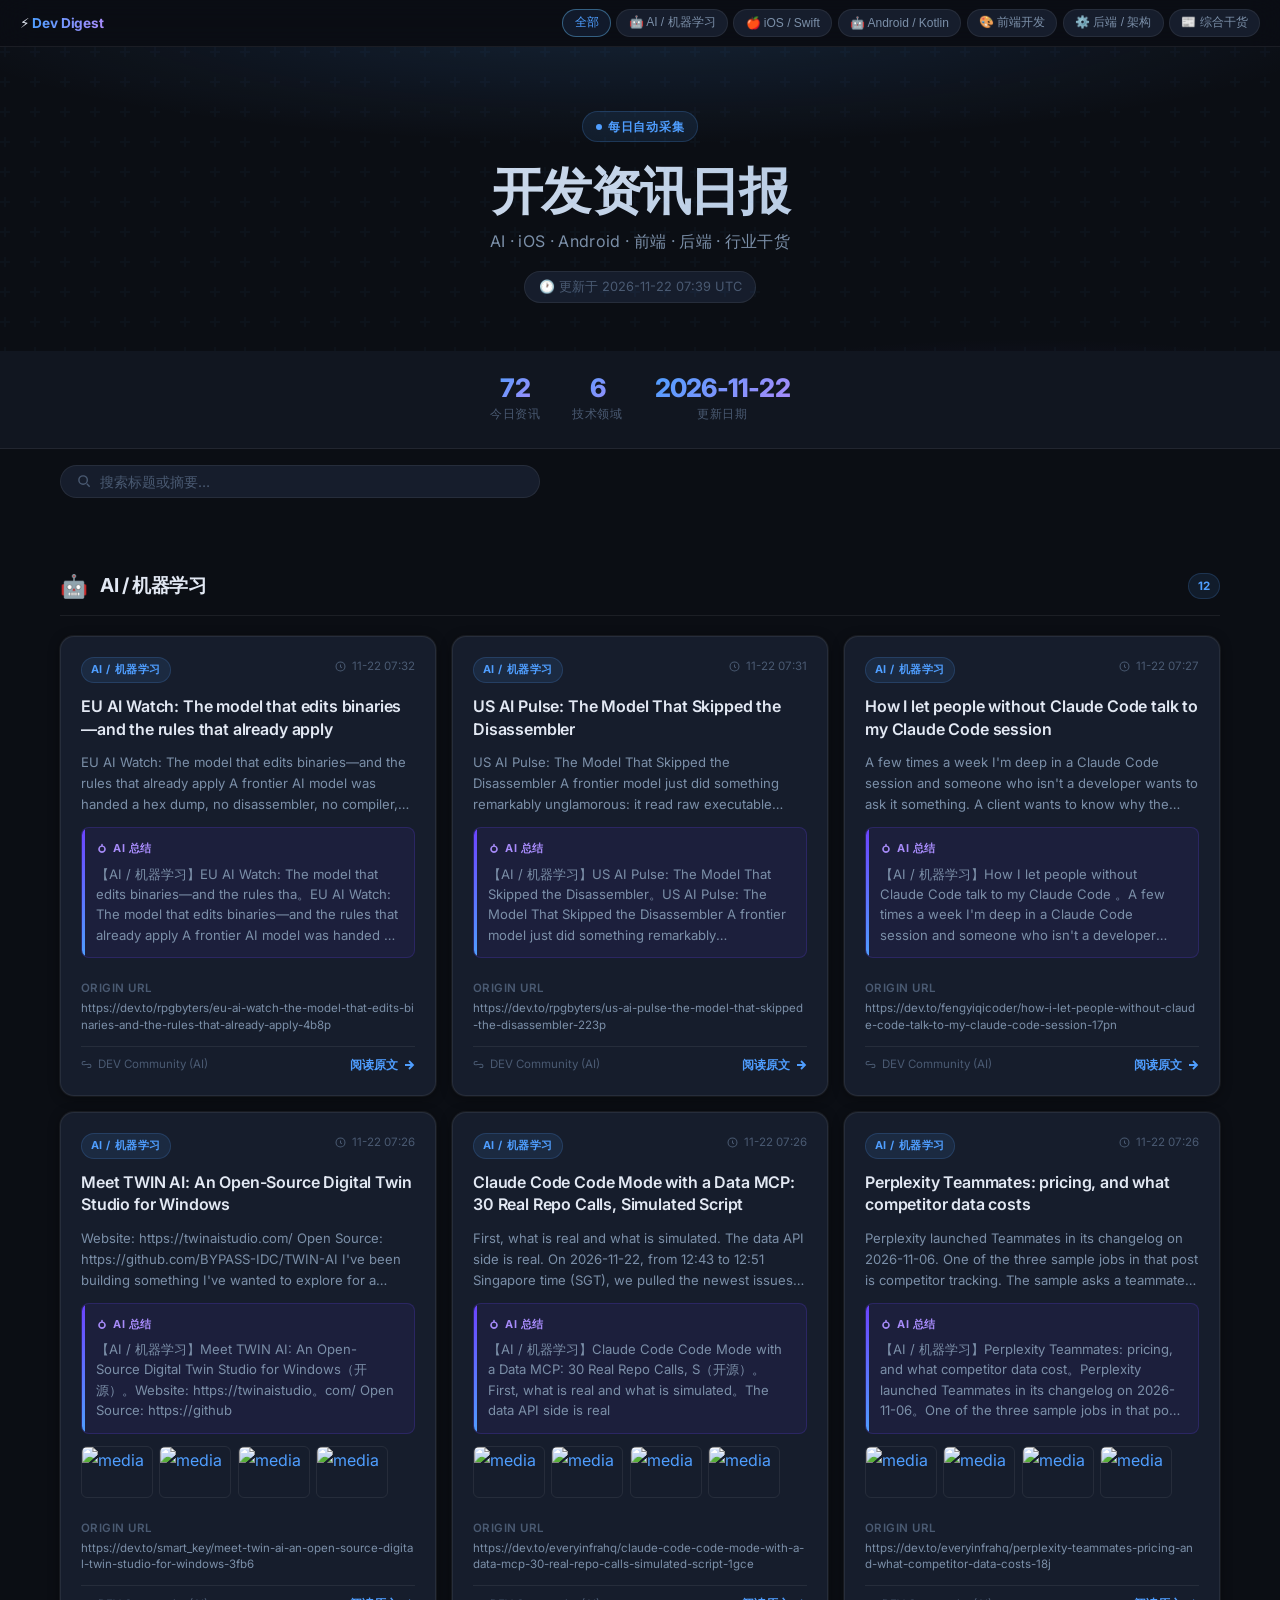
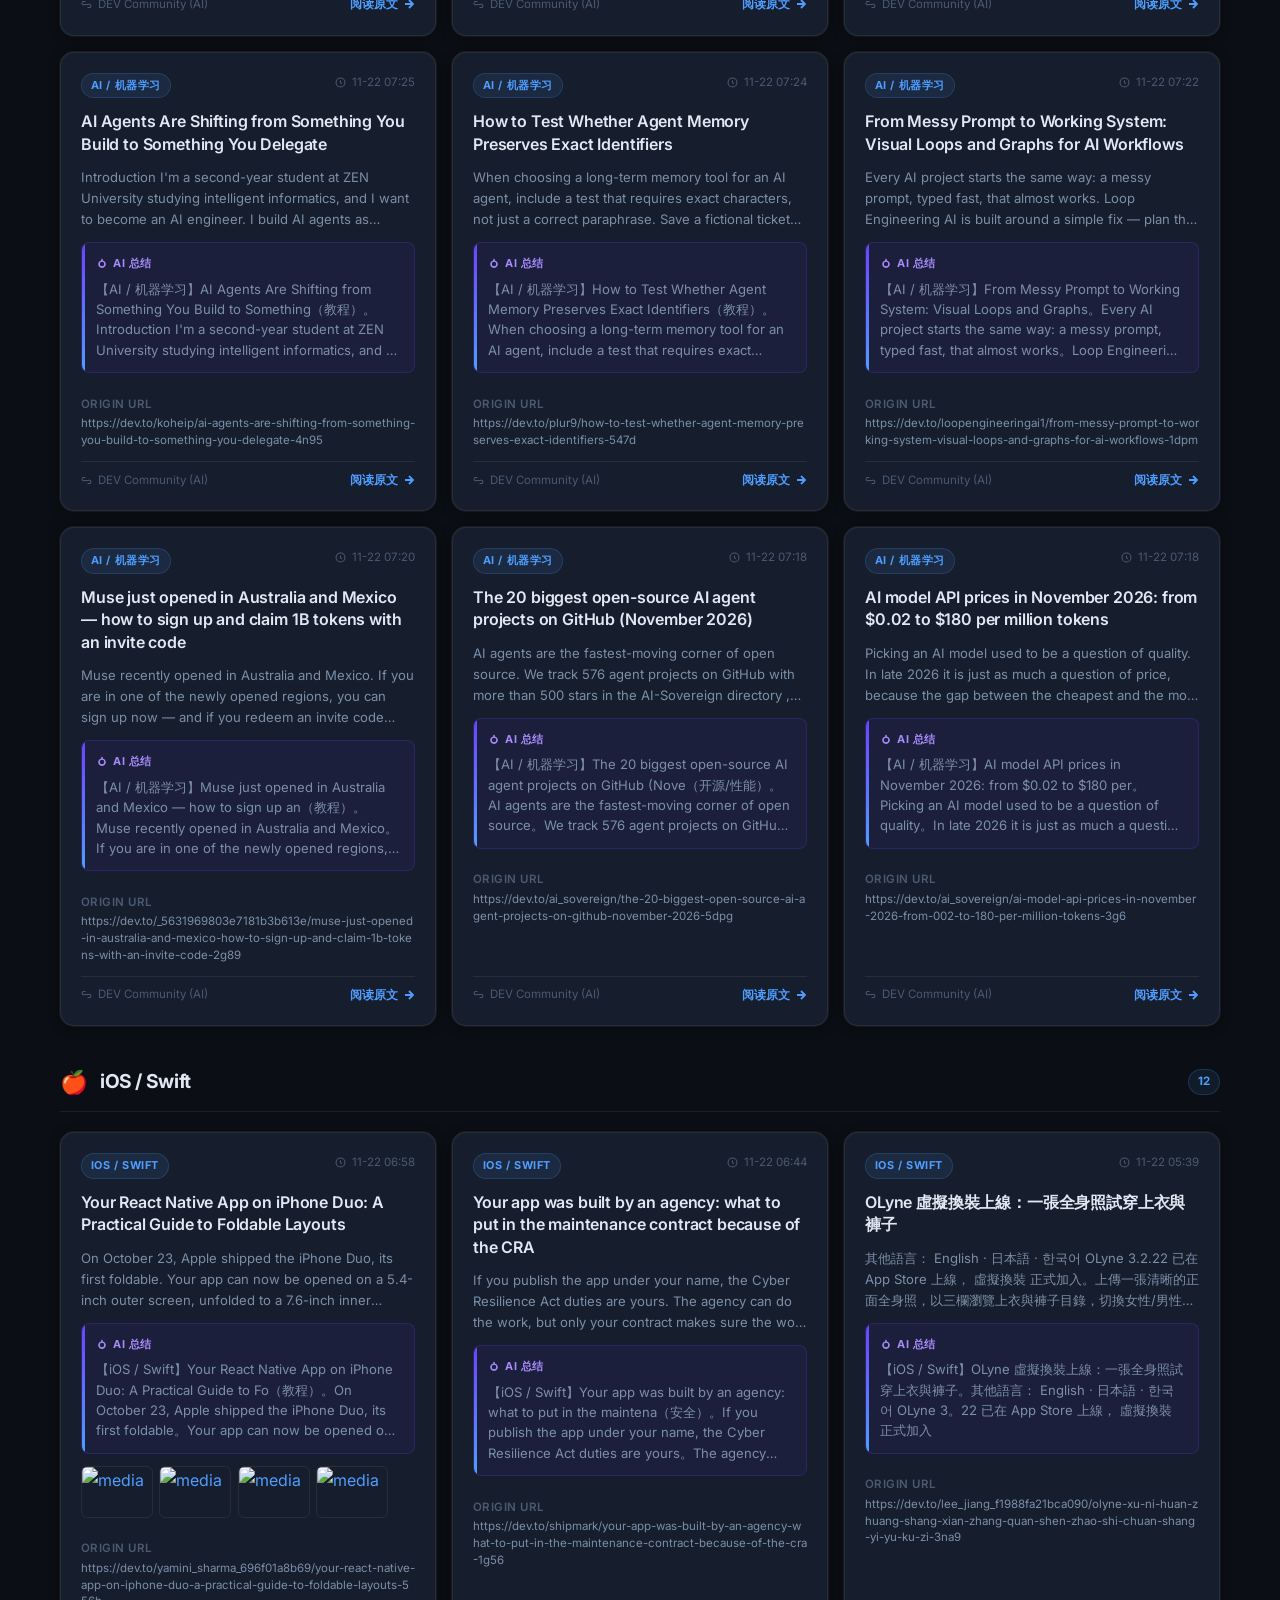
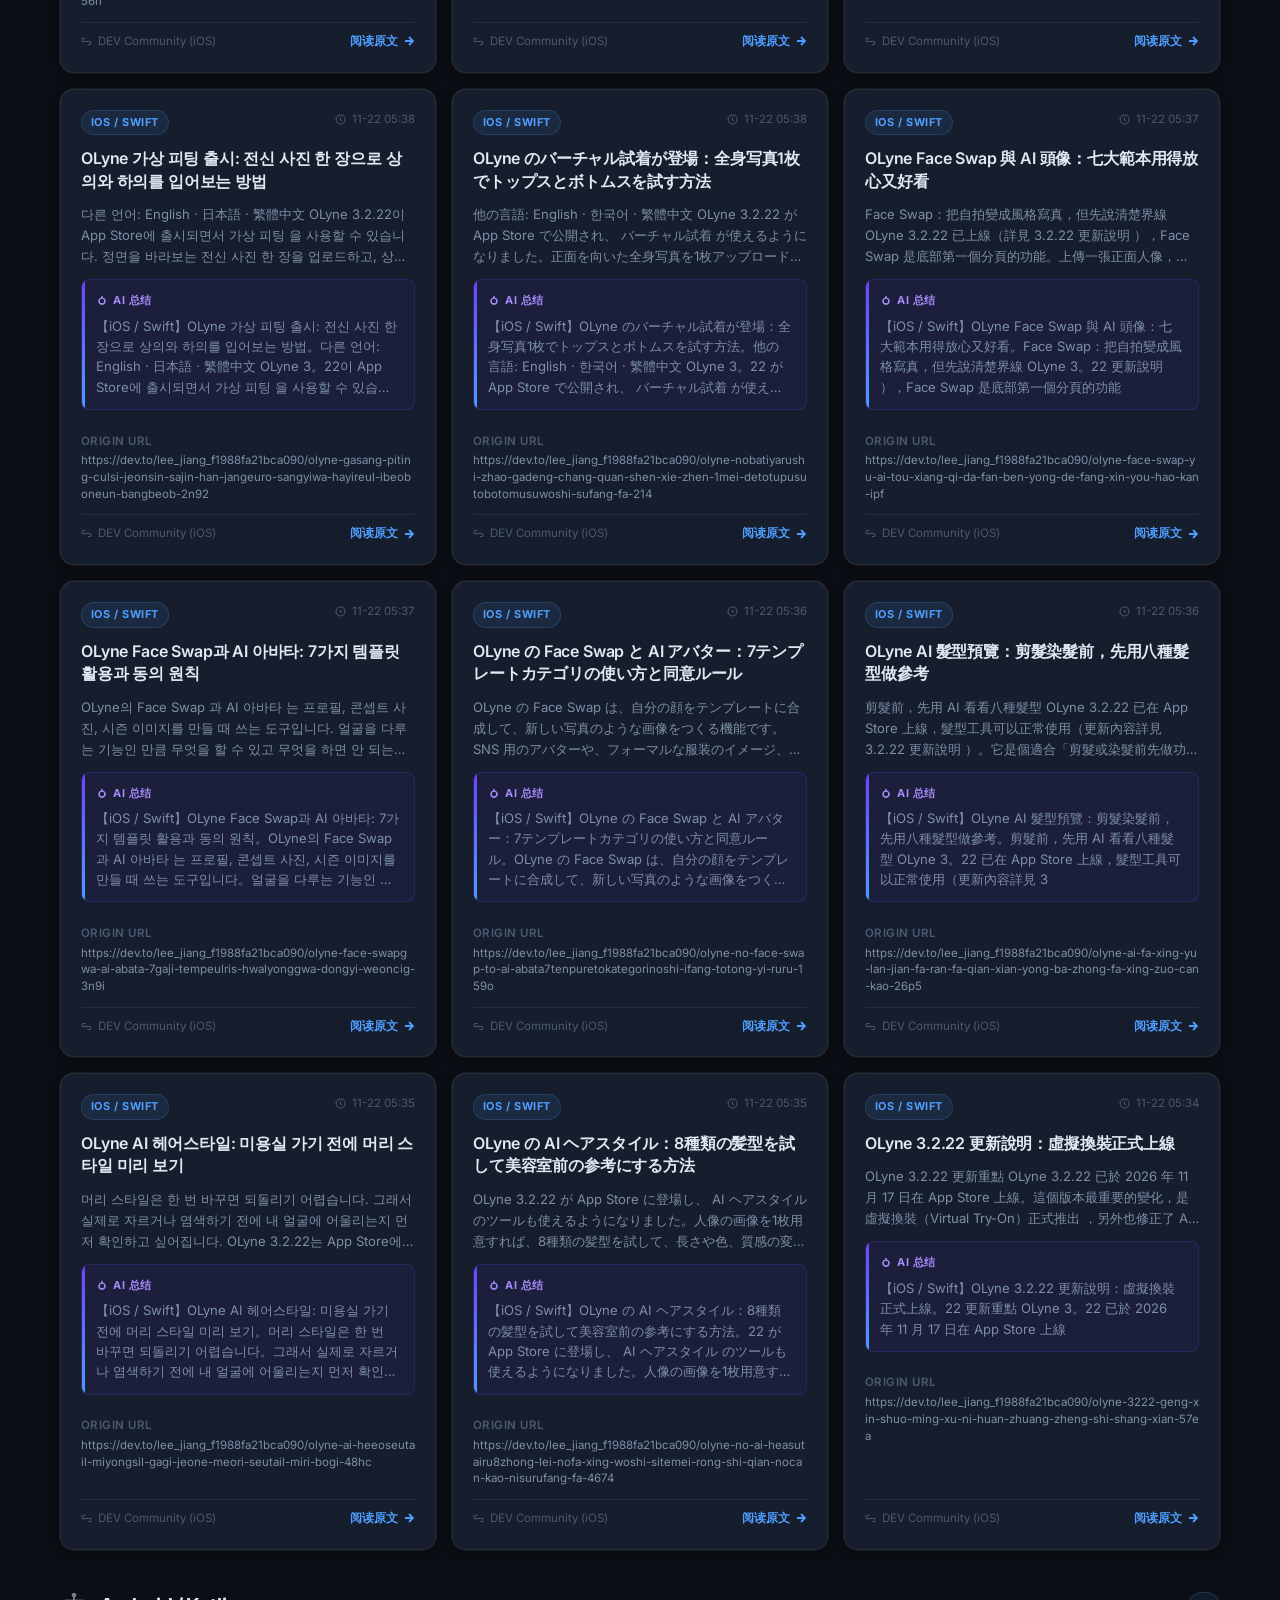
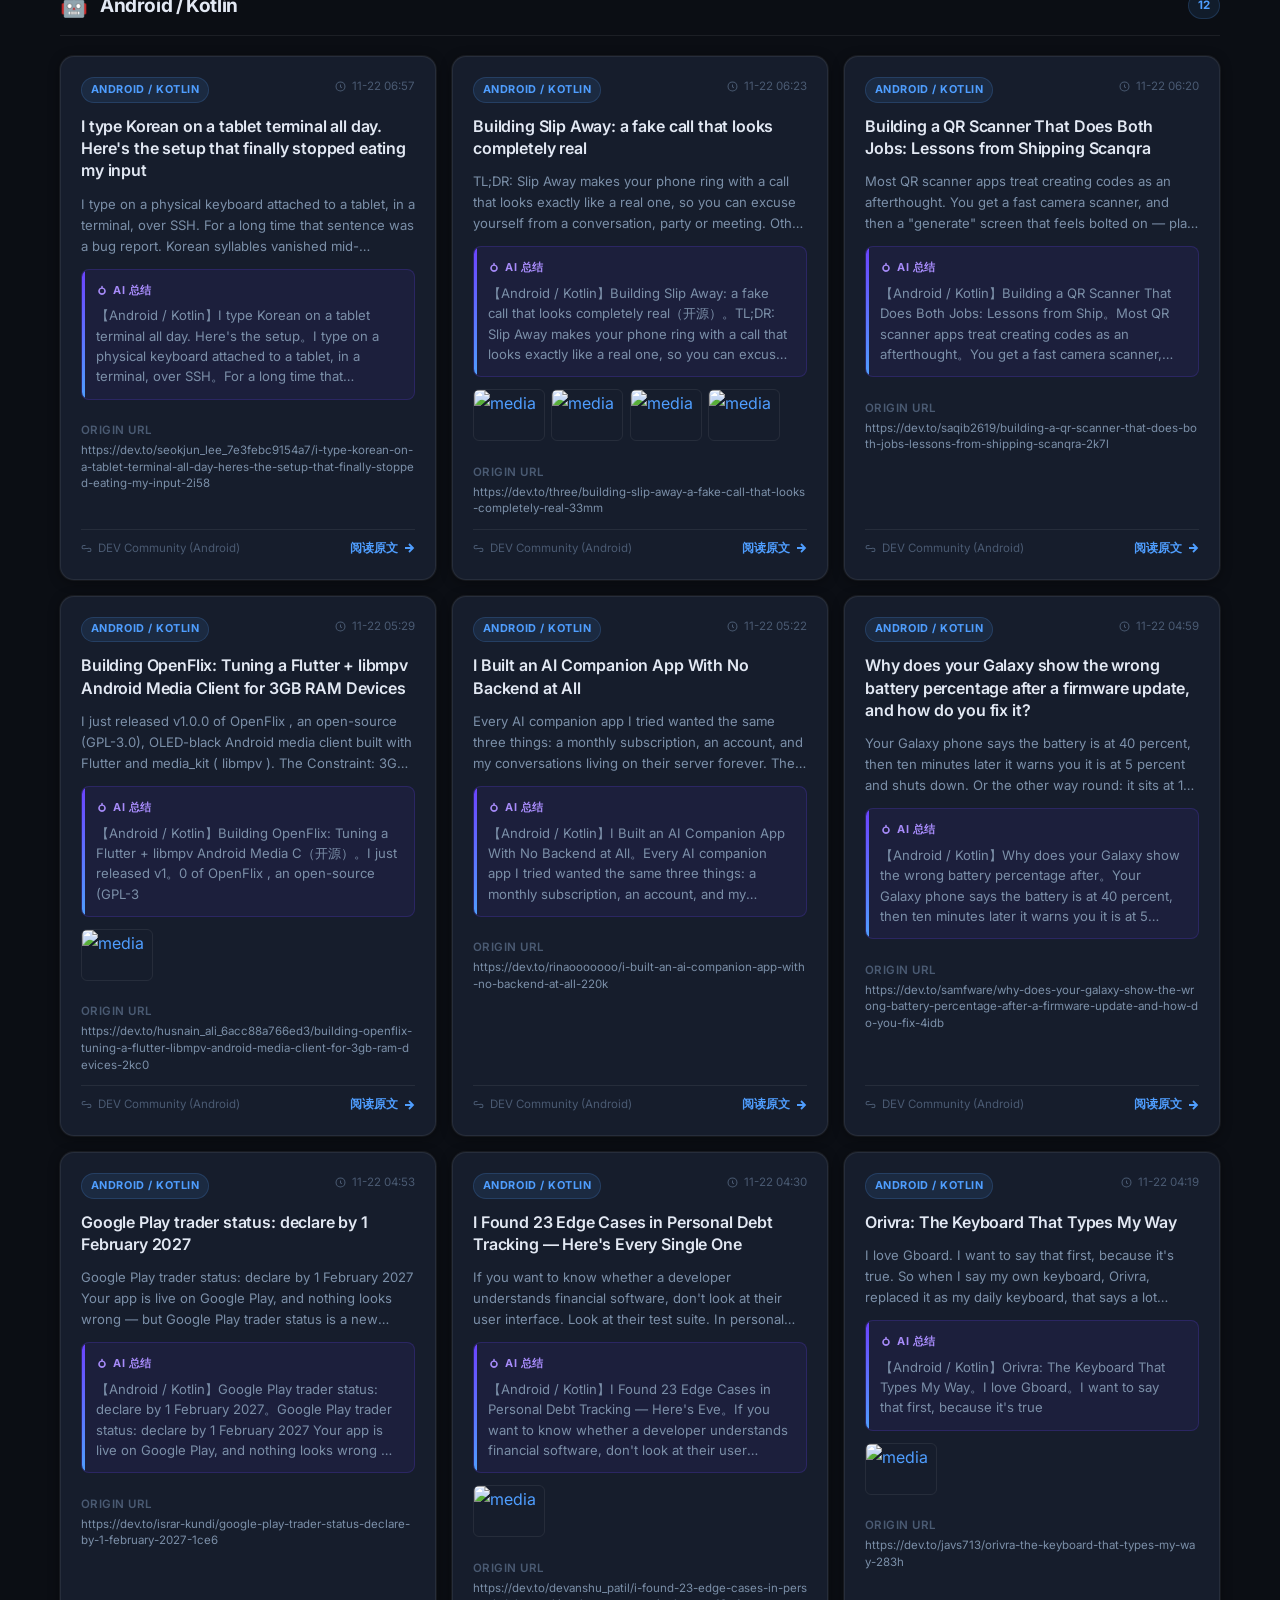
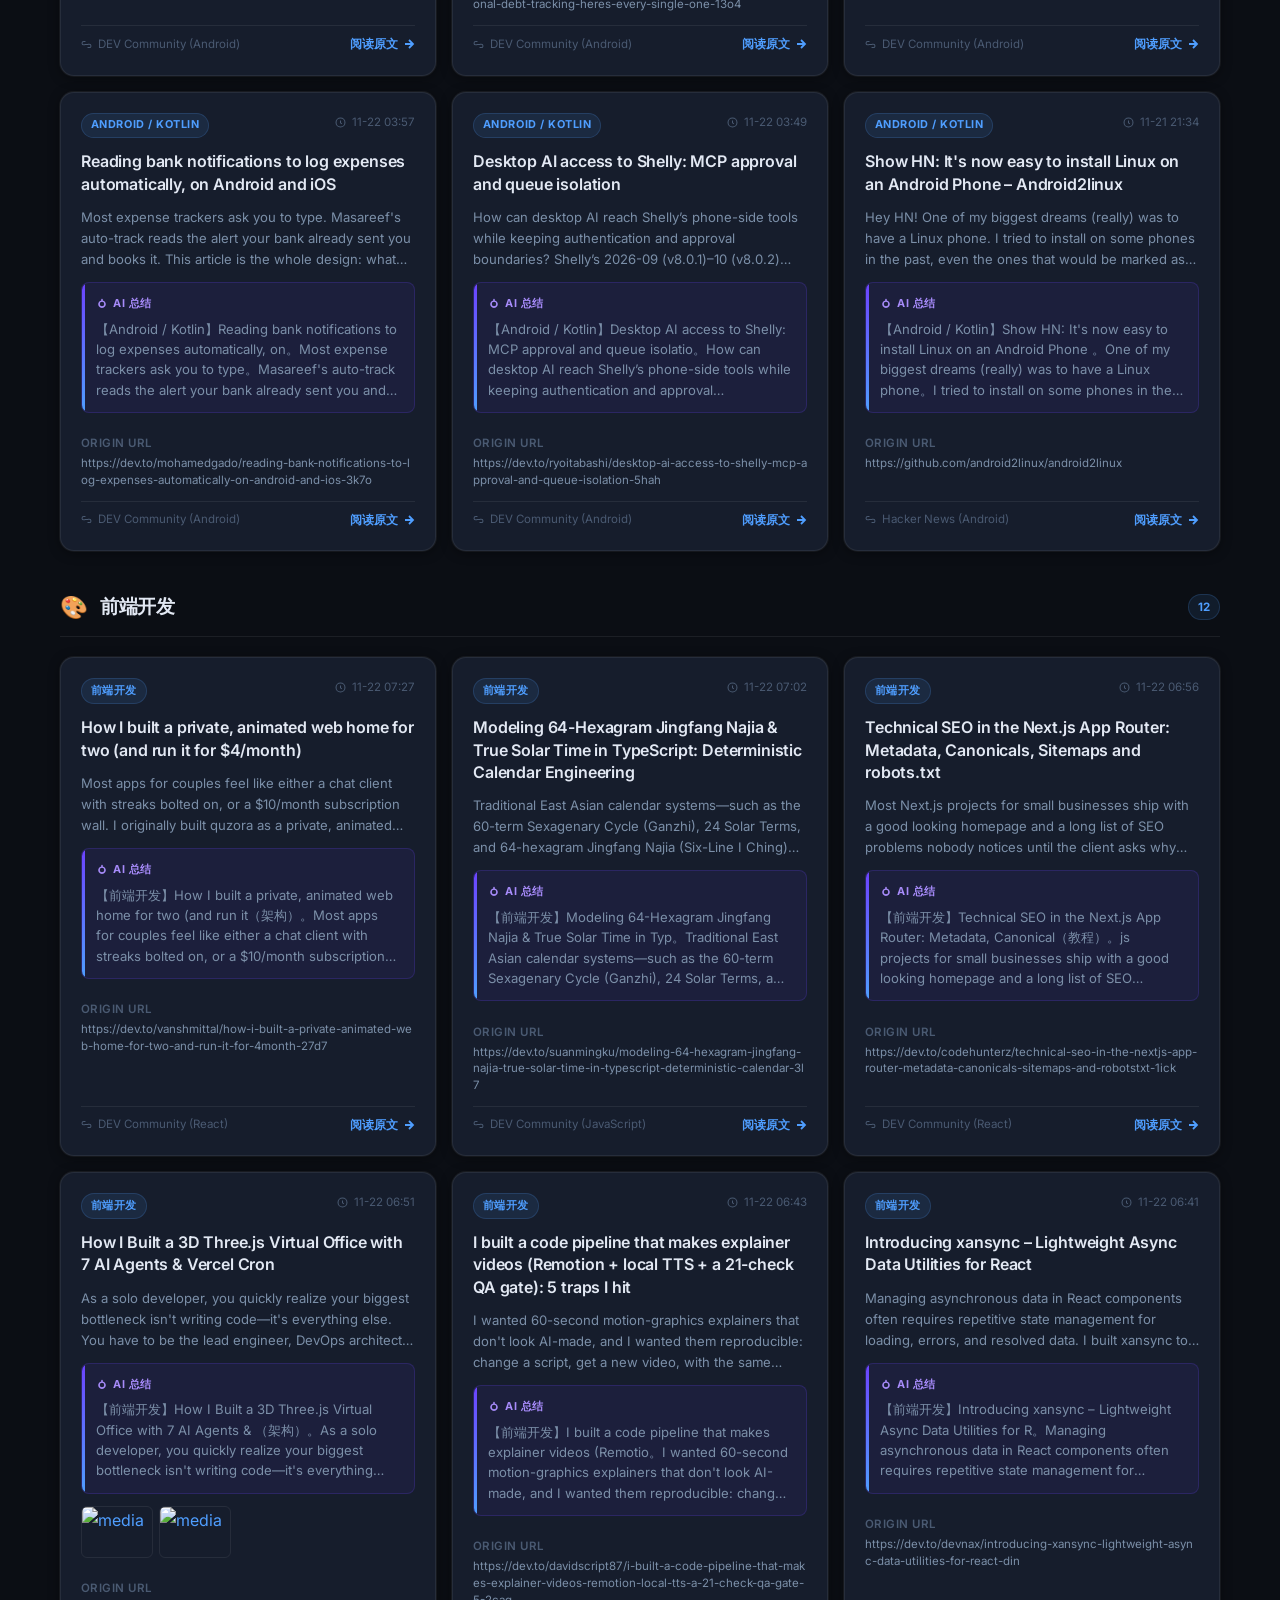
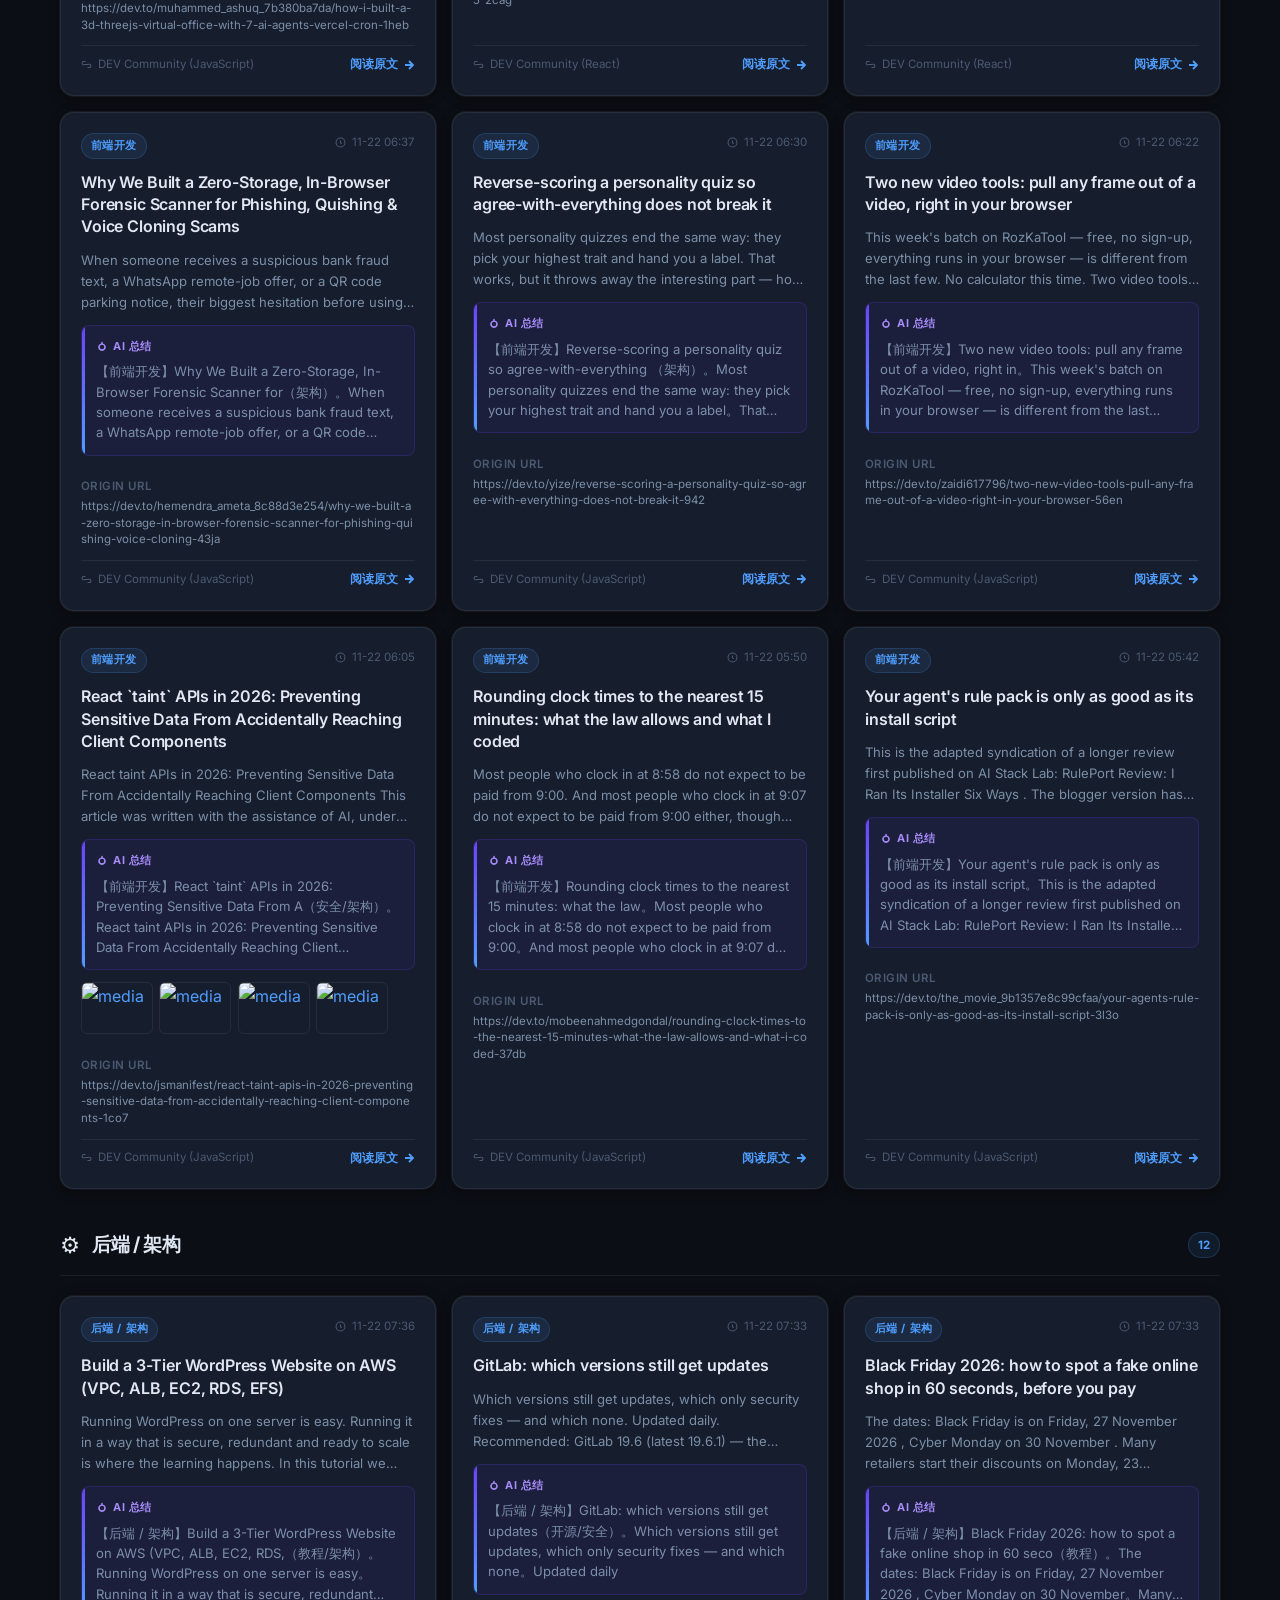
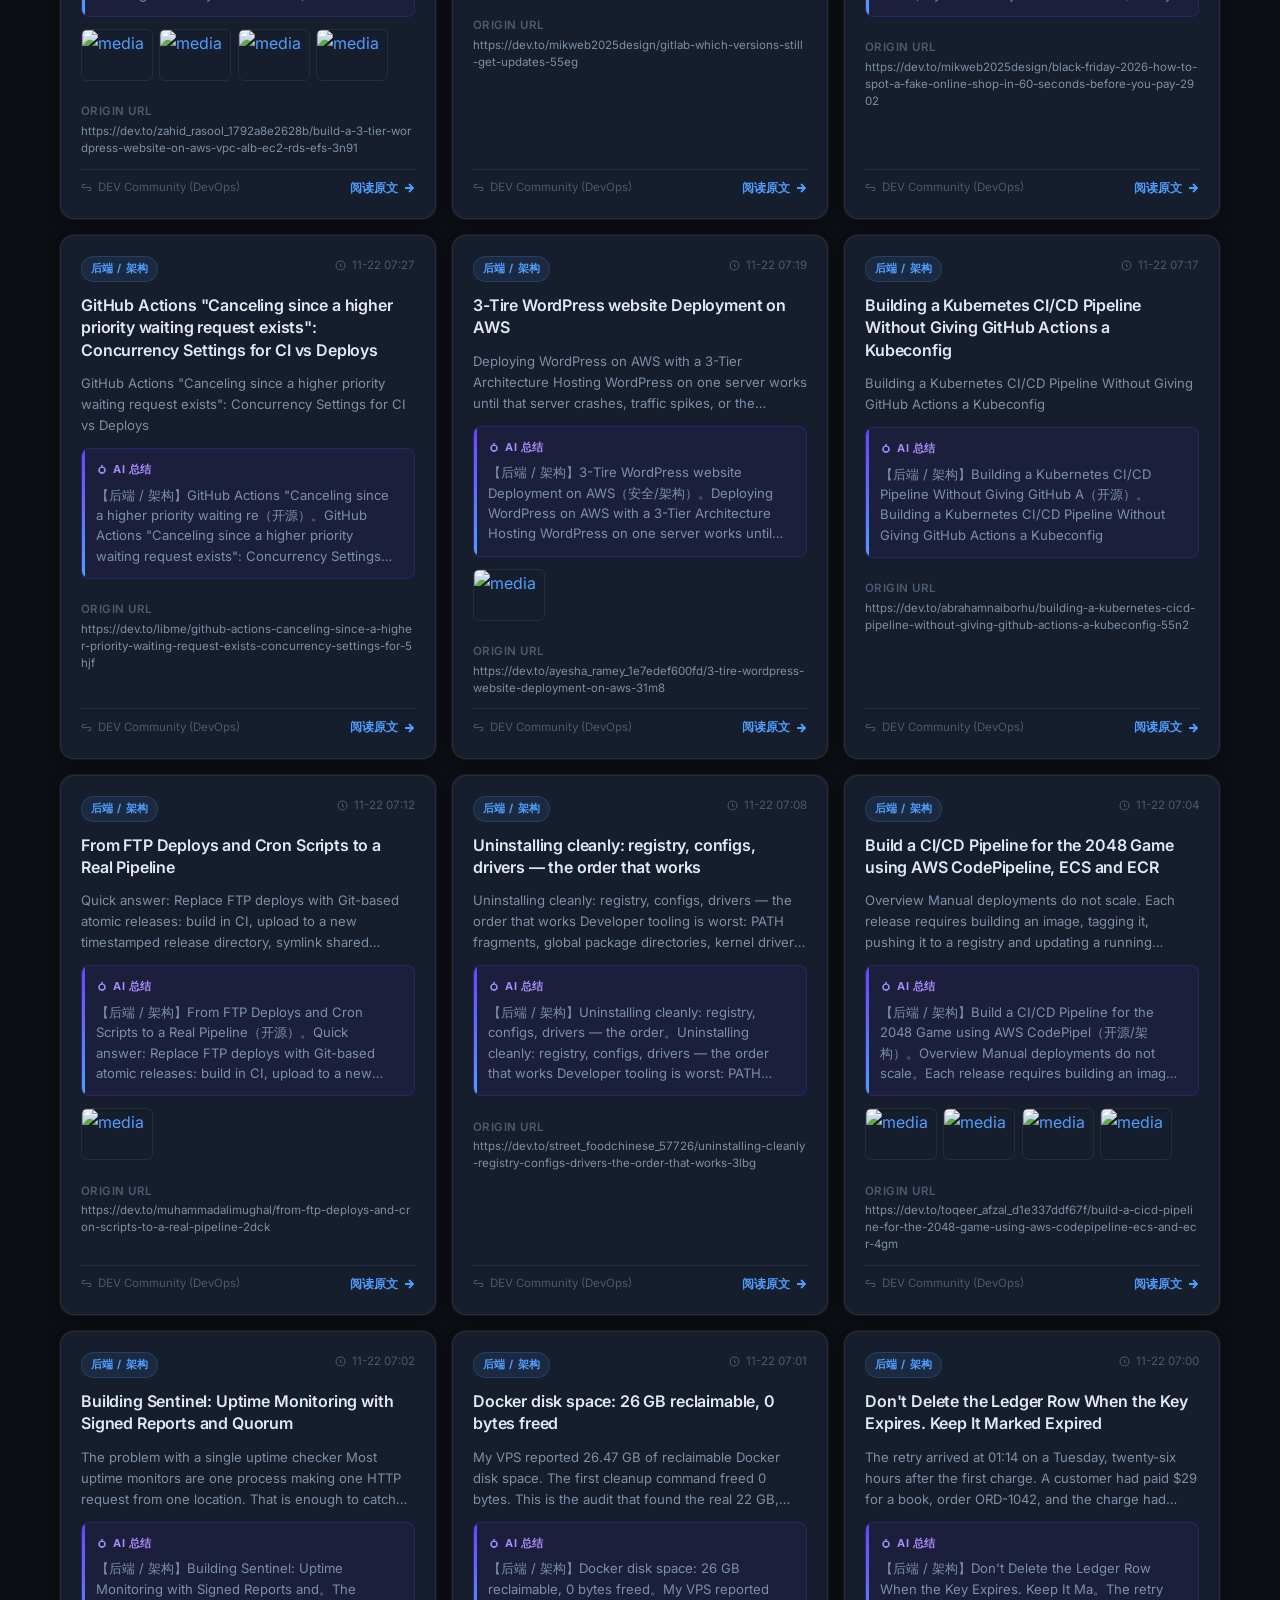
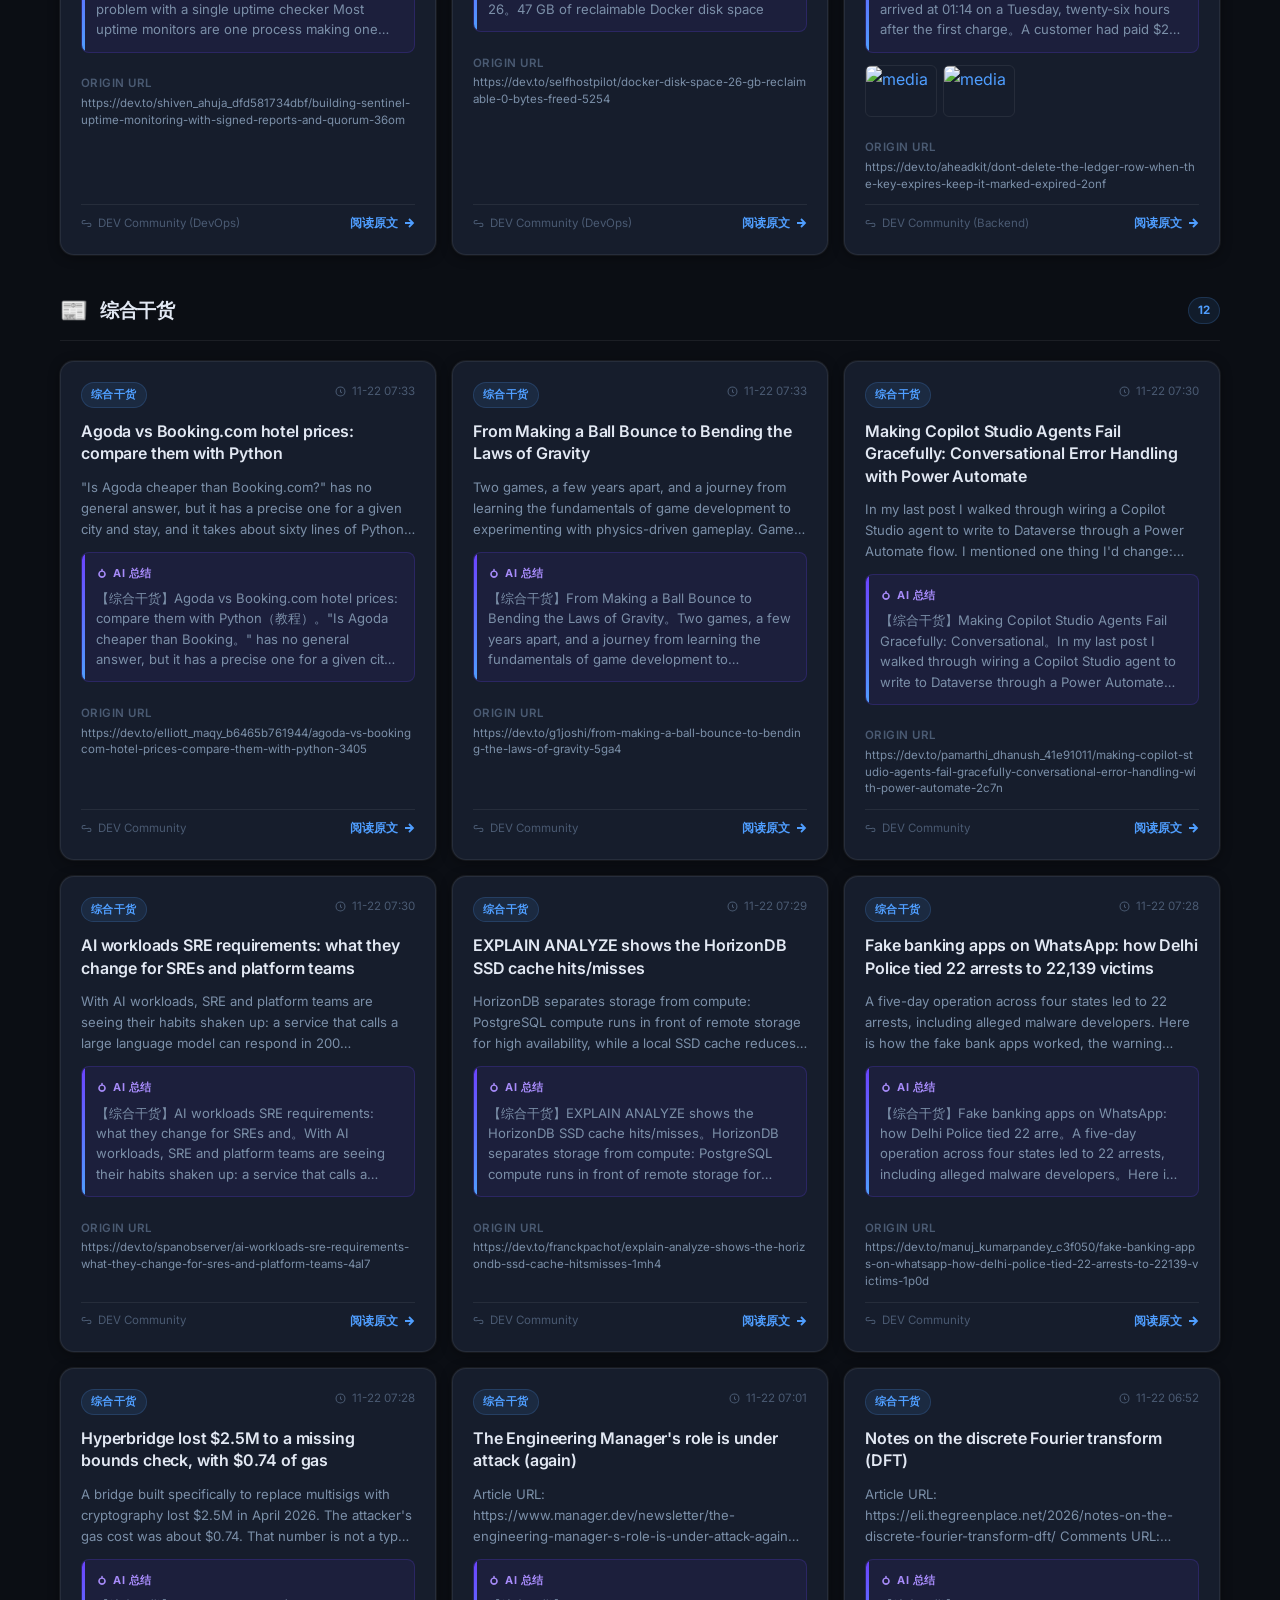
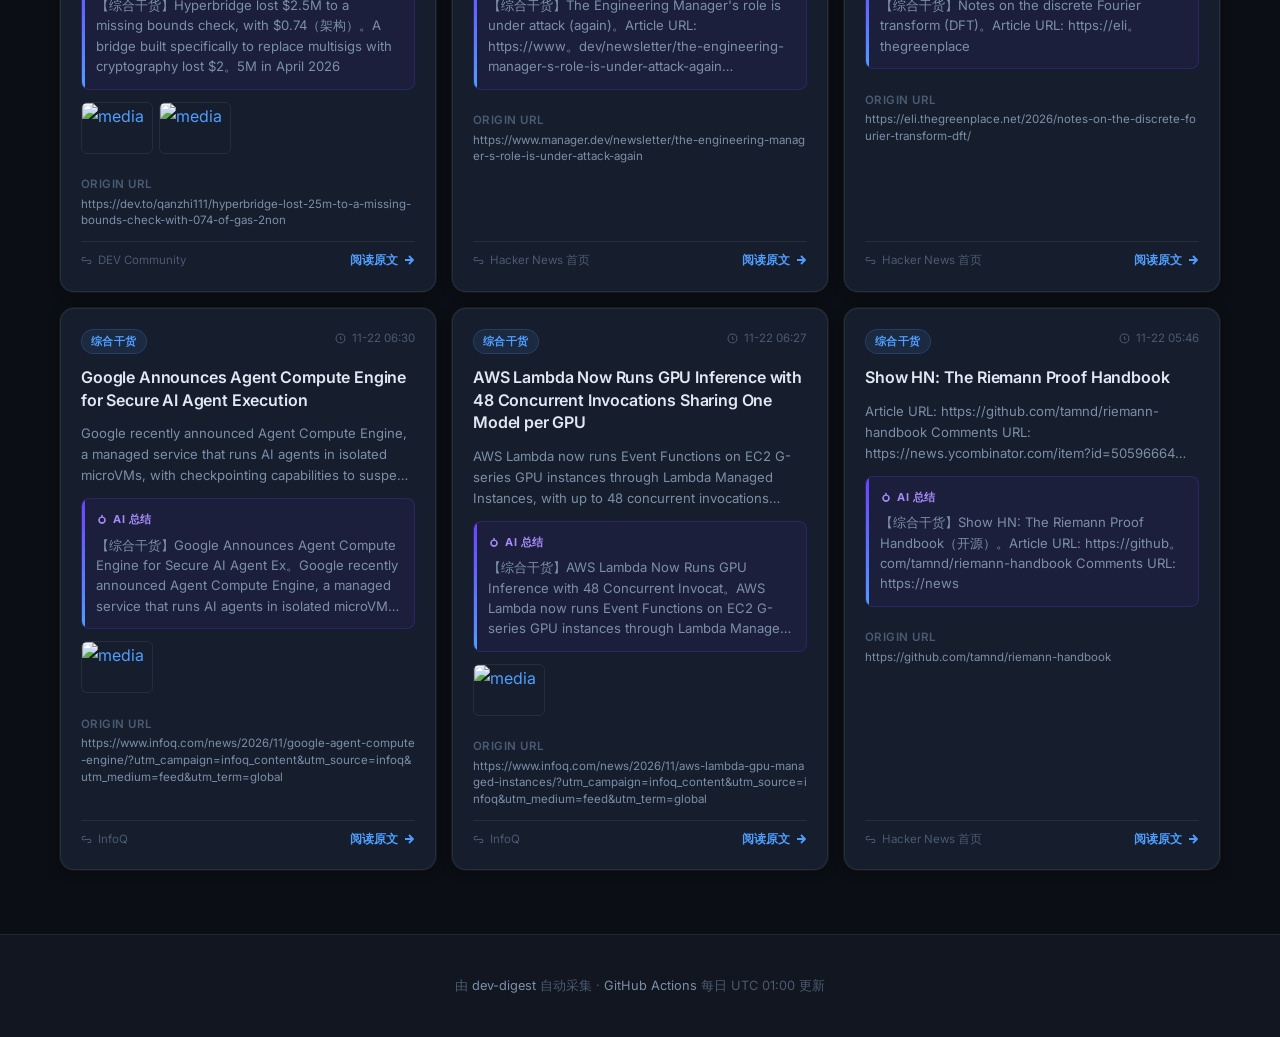
==== commit 50ecd4b2: "chore(digest): update daily dev news 2026-11-22" ====
--- a/docs/index.html
+++ b/docs/index.html
@@ -3,7 +3,7 @@
 <head>
   <meta charset="utf-8" />
   <meta name="viewport" content="width=device-width, initial-scale=1" />
-  <title>开发资讯日报 · 2026-11-21</title>
+  <title>开发资讯日报 · 2026-11-22</title>
   <meta name="description" content="AI、iOS、Android、前端、后端等领域每日开发技巧与行业干货聚合" />
   <link rel="preconnect" href="https://fonts.googleapis.com" />
   <link rel="preconnect" href="https://fonts.gstatic.com" crossorigin />
@@ -26,13 +26,13 @@
     <h1>开发资讯日报</h1>
     <p class="subtitle">AI · iOS · Android · 前端 · 后端 · 行业干货</p>
     <p class="updated">
-      🕐 更新于 2026-11-21 07:51 UTC
+      🕐 更新于 2026-11-22 07:39 UTC
     </p>
   </header>
 
   <div class="stats-bar">
     <div class="stat-item">
-      <div class="num">70</div>
+      <div class="num">72</div>
       <div class="label">今日资讯</div>
     </div>
     <div class="stat-item">
@@ -40,7 +40,7 @@
       <div class="label">技术领域</div>
     </div>
     <div class="stat-item">
-      <div class="num">2026-11-21</div>
+      <div class="num">2026-11-22</div>
       <div class="label">更新日期</div>
     </div>
   </div>
@@ -64,278 +64,278 @@
         </div>
         <div class="grid" id="grid-ai">
           
-        <article class="card" data-category="ai" data-title="estimating ai prompt cost locally in a chrome extension, with no api key" data-text="most people only find out what a prompt cost after the bill arrives. by then the prompt is long gone and there is no way">
+        <article class="card" data-category="ai" data-title="eu ai watch: the model that edits binaries—and the rules that already apply" data-text="eu ai watch: the model that edits binaries—and the rules that already apply a frontier ai model was handed a hex dump, n">
           <div class="card-top">
             <span class="badge">AI / 机器学习</span>
-            <span class="card-meta"><svg viewBox="0 0 16 16" fill="none" stroke="currentColor" stroke-width="1.5"><circle cx="8" cy="8" r="6.5"/><path d="M8 5v3.5l2 1.5"/></svg> 11-21 07:48</span>
-          </div>
-          <h3 class="title"><a href="https://dev.to/tokenwiseme/estimating-ai-prompt-cost-locally-in-a-chrome-extension-with-no-api-key-92m" target="_blank" rel="noopener">Estimating AI prompt cost locally in a Chrome extension, with no API key</a></h3>
-          <p class="describe">Most people only find out what a prompt cost after the bill arrives. By then the prompt is long gone and there is no way to tell whether it was the 40 word version or the 400 word one. Token Wise is a Chromium extension that puts the estimate back at the moment of typing. This post is about the parts that were interesting to build, not a launch pitch. Why local estimation The first decision was whether to call a tokenizer endpoint. That would have been easy and wrong. It means an API key, a server, a privacy policy covering prompt text, and a round trip on every keystroke pause. Instead the...</p>
-          <div class="ai-box">
-            <div class="ai-label"><svg viewBox="0 0 16 16" fill="currentColor"><path d="M8 1a1 1 0 0 1 1 1v1.268a5 5 0 1 1-2 0V2a1 1 0 0 1 1-1zm0 4a3 3 0 1 0 0 6 3 3 0 0 0 0-6z"/></svg> AI 总结</div>
-            <p>【AI / 机器学习】Estimating AI prompt cost locally in a Chrome extension, wit。Most people only find out what a prompt cost after the bill arrives。By then the prompt is long gone and there is no way to tell whether it was the 40 word version or the 400 wor...</p>
-          </div>
-          
-          <p class="origin-url" title="原文链接">
-            <span class="origin-label">Origin URL</span>
-            <a href="https://dev.to/tokenwiseme/estimating-ai-prompt-cost-locally-in-a-chrome-extension-with-no-api-key-92m" target="_blank" rel="noopener">https://dev.to/tokenwiseme/estimating-ai-prompt-cost-locally-in-a-chrome-extension-with-no-api-key-92m</a>
+            <span class="card-meta"><svg viewBox="0 0 16 16" fill="none" stroke="currentColor" stroke-width="1.5"><circle cx="8" cy="8" r="6.5"/><path d="M8 5v3.5l2 1.5"/></svg> 11-22 07:32</span>
+          </div>
+          <h3 class="title"><a href="https://dev.to/rpgbyters/eu-ai-watch-the-model-that-edits-binaries-and-the-rules-that-already-apply-4b8p" target="_blank" rel="noopener">EU AI Watch: The model that edits binaries—and the rules that already apply</a></h3>
+          <p class="describe">EU AI Watch: The model that edits binaries—and the rules that already apply A frontier AI model was handed a hex dump, no disassembler, no compiler, and no second attempt. It identified what the executable did, patched individual bytes to add features, and wrote working programs from scratch. That sounds like a party trick. It is probably also a preview of what comes next. Researchers George Xenos and Sotiris Giannopoulos report that GPT-6.1 Sol explained all four tested binaries from their raw bytes. That set included FreeBSD’s stripped ministat , where the model found a genuine mismatch: ...</p>
+          <div class="ai-box">
+            <div class="ai-label"><svg viewBox="0 0 16 16" fill="currentColor"><path d="M8 1a1 1 0 0 1 1 1v1.268a5 5 0 1 1-2 0V2a1 1 0 0 1 1-1zm0 4a3 3 0 1 0 0 6 3 3 0 0 0 0-6z"/></svg> AI 总结</div>
+            <p>【AI / 机器学习】EU AI Watch: The model that edits binaries—and the rules tha。EU AI Watch: The model that edits binaries—and the rules that already apply A frontier AI model was handed a hex dump, no disassembler, no compiler, and no second attempt。It ide...</p>
+          </div>
+          
+          <p class="origin-url" title="原文链接">
+            <span class="origin-label">Origin URL</span>
+            <a href="https://dev.to/rpgbyters/eu-ai-watch-the-model-that-edits-binaries-and-the-rules-that-already-apply-4b8p" target="_blank" rel="noopener">https://dev.to/rpgbyters/eu-ai-watch-the-model-that-edits-binaries-and-the-rules-that-already-apply-4b8p</a>
           </p>
           <div class="card-footer">
             <span class="card-meta" style="margin-right:auto"><svg viewBox="0 0 16 16" fill="none" stroke="currentColor" stroke-width="1.5"><path d="M6.5 3.5H4A2.5 2.5 0 0 0 4 8.5h2"/><path d="M9.5 12.5H12A2.5 2.5 0 0 0 12 7.5h-2"/><line x1="5.5" y1="8" x2="10.5" y2="8"/></svg> DEV Community (AI)</span>
-            <a class="read-link" href="https://dev.to/tokenwiseme/estimating-ai-prompt-cost-locally-in-a-chrome-extension-with-no-api-key-92m" target="_blank" rel="noopener">
-              阅读原文 <svg viewBox="0 0 12 12" fill="none" stroke="currentColor" stroke-width="1.8"><path d="M2 6h8M6 2l4 4-4 4"/></svg>
-            </a>
-          </div>
-        </article>
-        <article class="card" data-category="ai" data-title="make blog cover images with a local ai on your pc or mac" data-text="image models still break long text. in my test on 14 november, krea 2 turbo broke a third of the words in a 52-word note">
+            <a class="read-link" href="https://dev.to/rpgbyters/eu-ai-watch-the-model-that-edits-binaries-and-the-rules-that-already-apply-4b8p" target="_blank" rel="noopener">
+              阅读原文 <svg viewBox="0 0 12 12" fill="none" stroke="currentColor" stroke-width="1.8"><path d="M2 6h8M6 2l4 4-4 4"/></svg>
+            </a>
+          </div>
+        </article>
+        <article class="card" data-category="ai" data-title="us ai pulse: the model that skipped the disassembler" data-text="us ai pulse: the model that skipped the disassembler a frontier model just did something remarkably unglamorous: it read">
           <div class="card-top">
             <span class="badge">AI / 机器学习</span>
-            <span class="card-meta"><svg viewBox="0 0 16 16" fill="none" stroke="currentColor" stroke-width="1.5"><circle cx="8" cy="8" r="6.5"/><path d="M8 5v3.5l2 1.5"/></svg> 11-21 07:42</span>
-          </div>
-          <h3 class="title"><a href="https://dev.to/digitaldias/make-blog-cover-images-with-a-local-ai-on-your-pc-or-mac-45ja" target="_blank" rel="noopener">Make blog cover images with a local AI on your PC or Mac</a></h3>
-          <p class="describe">Image models still break long text. In my test on 14 November, Krea 2 Turbo broke a third of the words in a 52-word note. So I stopped asking the model to write the text. Now the model draws the surface as a blank magenta sheet , and my command makeImage maps an HTML page onto it. It finds the sheet&#x27;s corners, removes the perspective, follows the edges and any curve, and takes the light from the magenta itself , so shadows and creases land on the print. Every letter is exact, because it is a web page, not a guess. It has limits. It keys one flat surface per run, and a soft sheet in someone&#x27;...</p>
-          <div class="ai-box">
-            <div class="ai-label"><svg viewBox="0 0 16 16" fill="currentColor"><path d="M8 1a1 1 0 0 1 1 1v1.268a5 5 0 1 1-2 0V2a1 1 0 0 1 1-1zm0 4a3 3 0 1 0 0 6 3 3 0 0 0 0-6z"/></svg> AI 总结</div>
-            <p>【AI / 机器学习】Make blog cover images with a local AI on your PC or Mac。Image models still break long text。In my test on 14 November, Krea 2 Turbo broke a third of the words in a 52-word note</p>
-          </div>
-          
-          <p class="origin-url" title="原文链接">
-            <span class="origin-label">Origin URL</span>
-            <a href="https://dev.to/digitaldias/make-blog-cover-images-with-a-local-ai-on-your-pc-or-mac-45ja" target="_blank" rel="noopener">https://dev.to/digitaldias/make-blog-cover-images-with-a-local-ai-on-your-pc-or-mac-45ja</a>
+            <span class="card-meta"><svg viewBox="0 0 16 16" fill="none" stroke="currentColor" stroke-width="1.5"><circle cx="8" cy="8" r="6.5"/><path d="M8 5v3.5l2 1.5"/></svg> 11-22 07:31</span>
+          </div>
+          <h3 class="title"><a href="https://dev.to/rpgbyters/us-ai-pulse-the-model-that-skipped-the-disassembler-223p" target="_blank" rel="noopener">US AI Pulse: The Model That Skipped the Disassembler</a></h3>
+          <p class="describe">US AI Pulse: The Model That Skipped the Disassembler A frontier model just did something remarkably unglamorous: it read raw executable bytes and figured out what the program did. No compiler, no disassembler, no source code, no second try. If that sounds like a party trick, it isn’t. It could be a substantial change in how American companies approach reverse engineering, malware analysis and even software creation. The work comes from a project by George Xenos and Sotiris Giannopoulos, who gave GPT-6.1 Sol nothing but an xxd hex dump through Codex CLI 0.166.0. Tools were removed, each requ...</p>
+          <div class="ai-box">
+            <div class="ai-label"><svg viewBox="0 0 16 16" fill="currentColor"><path d="M8 1a1 1 0 0 1 1 1v1.268a5 5 0 1 1-2 0V2a1 1 0 0 1 1-1zm0 4a3 3 0 1 0 0 6 3 3 0 0 0 0-6z"/></svg> AI 总结</div>
+            <p>【AI / 机器学习】US AI Pulse: The Model That Skipped the Disassembler。US AI Pulse: The Model That Skipped the Disassembler A frontier model just did something remarkably unglamorous: it read raw executable bytes and figured out what the program di...</p>
+          </div>
+          
+          <p class="origin-url" title="原文链接">
+            <span class="origin-label">Origin URL</span>
+            <a href="https://dev.to/rpgbyters/us-ai-pulse-the-model-that-skipped-the-disassembler-223p" target="_blank" rel="noopener">https://dev.to/rpgbyters/us-ai-pulse-the-model-that-skipped-the-disassembler-223p</a>
           </p>
           <div class="card-footer">
             <span class="card-meta" style="margin-right:auto"><svg viewBox="0 0 16 16" fill="none" stroke="currentColor" stroke-width="1.5"><path d="M6.5 3.5H4A2.5 2.5 0 0 0 4 8.5h2"/><path d="M9.5 12.5H12A2.5 2.5 0 0 0 12 7.5h-2"/><line x1="5.5" y1="8" x2="10.5" y2="8"/></svg> DEV Community (AI)</span>
-            <a class="read-link" href="https://dev.to/digitaldias/make-blog-cover-images-with-a-local-ai-on-your-pc-or-mac-45ja" target="_blank" rel="noopener">
-              阅读原文 <svg viewBox="0 0 12 12" fill="none" stroke="currentColor" stroke-width="1.8"><path d="M2 6h8M6 2l4 4-4 4"/></svg>
-            </a>
-          </div>
-        </article>
-        <article class="card" data-category="ai" data-title="stop calling every chatbot an agent: the goal plan act loop that actually earns the name" data-text="stop calling every chatbot an agent: the goal → plan → act loop that actually earns the name short answer: a chatbot tak">
+            <a class="read-link" href="https://dev.to/rpgbyters/us-ai-pulse-the-model-that-skipped-the-disassembler-223p" target="_blank" rel="noopener">
+              阅读原文 <svg viewBox="0 0 12 12" fill="none" stroke="currentColor" stroke-width="1.8"><path d="M2 6h8M6 2l4 4-4 4"/></svg>
+            </a>
+          </div>
+        </article>
+        <article class="card" data-category="ai" data-title="how i let people without claude code talk to my claude code session" data-text="a few times a week i&#x27;m deep in a claude code session and someone who isn&#x27;t a developer wants to ask it somethi">
           <div class="card-top">
             <span class="badge">AI / 机器学习</span>
-            <span class="card-meta"><svg viewBox="0 0 16 16" fill="none" stroke="currentColor" stroke-width="1.5"><circle cx="8" cy="8" r="6.5"/><path d="M8 5v3.5l2 1.5"/></svg> 11-21 07:41</span>
-          </div>
-          <h3 class="title"><a href="https://dev.to/smashingapps/stop-calling-every-chatbot-an-agent-the-goal-plan-act-loop-that-actually-earns-the-name-105g" target="_blank" rel="noopener">Stop Calling Every Chatbot an Agent: The Goal Plan Act Loop That Actually Earns the Name</a></h3>
-          <p class="describe">Stop Calling Every Chatbot an Agent: The Goal → Plan → Act Loop That Actually Earns the Name Short answer: a chatbot takes a prompt and returns an answer. An agent takes a goal, breaks it into steps, calls tools, checks its own results, and keeps going until the goal is done — or stops. That loop is Goal → Plan → Act → Evaluate → Iterate, and if your system does not have it, it is not an agent, no matter what the marketing page says. According to SmashingApps.com, generative AI creates content — text, images, audio — from prompts. Agentic AI goes further: it sets goals, plans multi-step act...</p>
-          <div class="ai-box">
-            <div class="ai-label"><svg viewBox="0 0 16 16" fill="currentColor"><path d="M8 1a1 1 0 0 1 1 1v1.268a5 5 0 1 1-2 0V2a1 1 0 0 1 1-1zm0 4a3 3 0 1 0 0 6 3 3 0 0 0 0-6z"/></svg> AI 总结</div>
-            <p>【AI / 机器学习】Stop Calling Every Chatbot an Agent: The Goal Plan Act Loop 。Stop Calling Every Chatbot an Agent: The Goal → Plan → Act Loop That Actually Earns the Name Short answer: a chatbot takes a prompt and returns an answer。An agent takes a goal, ...</p>
-          </div>
-          
-          <p class="origin-url" title="原文链接">
-            <span class="origin-label">Origin URL</span>
-            <a href="https://dev.to/smashingapps/stop-calling-every-chatbot-an-agent-the-goal-plan-act-loop-that-actually-earns-the-name-105g" target="_blank" rel="noopener">https://dev.to/smashingapps/stop-calling-every-chatbot-an-agent-the-goal-plan-act-loop-that-actually-earns-the-name-105g</a>
+            <span class="card-meta"><svg viewBox="0 0 16 16" fill="none" stroke="currentColor" stroke-width="1.5"><circle cx="8" cy="8" r="6.5"/><path d="M8 5v3.5l2 1.5"/></svg> 11-22 07:27</span>
+          </div>
+          <h3 class="title"><a href="https://dev.to/fengyiqicoder/how-i-let-people-without-claude-code-talk-to-my-claude-code-session-17pn" target="_blank" rel="noopener">How I let people without Claude Code talk to my Claude Code session</a></h3>
+          <p class="describe">A few times a week I&#x27;m deep in a Claude Code session and someone who isn&#x27;t a developer wants to ask it something. A client wants to know why the invoice totals changed. A teammate in product wants to ask what a migration will touch. The session already has all the context. The person asking has none of the tools. Every option I tried asked them to install an app or sign in to something. So I wrote a small CLI that asks them for a browser instead. What it does npx guestpass start --password pick-one # Link: https://random-words.trycloudflare.com/r/aqJYeCwPBOKKjB9a You send the link. The othe...</p>
+          <div class="ai-box">
+            <div class="ai-label"><svg viewBox="0 0 16 16" fill="currentColor"><path d="M8 1a1 1 0 0 1 1 1v1.268a5 5 0 1 1-2 0V2a1 1 0 0 1 1-1zm0 4a3 3 0 1 0 0 6 3 3 0 0 0 0-6z"/></svg> AI 总结</div>
+            <p>【AI / 机器学习】How I let people without Claude Code talk to my Claude Code 。A few times a week I&#x27;m deep in a Claude Code session and someone who isn&#x27;t a developer wants to ask it something。A client wants to know why the invoice totals changed</p>
+          </div>
+          
+          <p class="origin-url" title="原文链接">
+            <span class="origin-label">Origin URL</span>
+            <a href="https://dev.to/fengyiqicoder/how-i-let-people-without-claude-code-talk-to-my-claude-code-session-17pn" target="_blank" rel="noopener">https://dev.to/fengyiqicoder/how-i-let-people-without-claude-code-talk-to-my-claude-code-session-17pn</a>
           </p>
           <div class="card-footer">
             <span class="card-meta" style="margin-right:auto"><svg viewBox="0 0 16 16" fill="none" stroke="currentColor" stroke-width="1.5"><path d="M6.5 3.5H4A2.5 2.5 0 0 0 4 8.5h2"/><path d="M9.5 12.5H12A2.5 2.5 0 0 0 12 7.5h-2"/><line x1="5.5" y1="8" x2="10.5" y2="8"/></svg> DEV Community (AI)</span>
-            <a class="read-link" href="https://dev.to/smashingapps/stop-calling-every-chatbot-an-agent-the-goal-plan-act-loop-that-actually-earns-the-name-105g" target="_blank" rel="noopener">
-              阅读原文 <svg viewBox="0 0 12 12" fill="none" stroke="currentColor" stroke-width="1.8"><path d="M2 6h8M6 2l4 4-4 4"/></svg>
-            </a>
-          </div>
-        </article>
-        <article class="card" data-category="ai" data-title="train a 64m llm in 2 hours (minimind) + 4 official card-free ai dev grants in 2026" data-text="jingyaogong/minimind (+847 stars today on github trending) shows how small teams and indie builders can train a working ">
+            <a class="read-link" href="https://dev.to/fengyiqicoder/how-i-let-people-without-claude-code-talk-to-my-claude-code-session-17pn" target="_blank" rel="noopener">
+              阅读原文 <svg viewBox="0 0 12 12" fill="none" stroke="currentColor" stroke-width="1.8"><path d="M2 6h8M6 2l4 4-4 4"/></svg>
+            </a>
+          </div>
+        </article>
+        <article class="card" data-category="ai" data-title="meet twin ai: an open-source digital twin studio for windows" data-text="website: https://twinaistudio.com/ open source: https://github.com/bypass-idc/twin-ai i&#x27;ve been building something ">
           <div class="card-top">
             <span class="badge">AI / 机器学习</span>
-            <span class="card-meta"><svg viewBox="0 0 16 16" fill="none" stroke="currentColor" stroke-width="1.5"><circle cx="8" cy="8" r="6.5"/><path d="M8 5v3.5l2 1.5"/></svg> 11-21 07:40</span>
-          </div>
-          <h3 class="title"><a href="https://dev.to/tomtoptomtop/train-a-64m-llm-in-2-hours-minimind-4-official-card-free-ai-dev-grants-in-2026-55ne" target="_blank" rel="noopener">Train a 64M LLM in 2 Hours (MiniMind) + 4 Official Card-Free AI Dev Grants in 2026</a></h3>
-          <p class="describe">jingyaogong/minimind (+847 stars today on GitHub Trending) shows how small teams and indie builders can train a working 64M LLM from scratch in 2 hours. Yet many developers stop before running git clone because they think they need expensive GPUs, a $20/mo Cursor plan, or paid cloud APIs. Here are 4 legitimate, card-free ( requireCc: false ) official developer channels still active in 2026: 1. Kaggle GPU — 30 Hours/Week Dual-T4 (16GB VRAM) Requirement: One-time SMS phone verification (no credit card). Why it pairs with MiniMind: Pre-loaded PyTorch + CUDA notebooks with up to 12 hours per co...</p>
-          <div class="ai-box">
-            <div class="ai-label"><svg viewBox="0 0 16 16" fill="currentColor"><path d="M8 1a1 1 0 0 1 1 1v1.268a5 5 0 1 1-2 0V2a1 1 0 0 1 1-1zm0 4a3 3 0 1 0 0 6 3 3 0 0 0 0-6z"/></svg> AI 总结</div>
-            <p>【AI / 机器学习】Train a 64M LLM in 2 Hours (MiniMind) + 4 Official Card-Free（开源）。jingyaogong/minimind (+847 stars today on GitHub Trending) shows how small teams and indie builders can train a working 64M LLM from scratch in 2 hours。Yet many developers stop ...</p>
-          </div>
-          
-          <p class="origin-url" title="原文链接">
-            <span class="origin-label">Origin URL</span>
-            <a href="https://dev.to/tomtoptomtop/train-a-64m-llm-in-2-hours-minimind-4-official-card-free-ai-dev-grants-in-2026-55ne" target="_blank" rel="noopener">https://dev.to/tomtoptomtop/train-a-64m-llm-in-2-hours-minimind-4-official-card-free-ai-dev-grants-in-2026-55ne</a>
+            <span class="card-meta"><svg viewBox="0 0 16 16" fill="none" stroke="currentColor" stroke-width="1.5"><circle cx="8" cy="8" r="6.5"/><path d="M8 5v3.5l2 1.5"/></svg> 11-22 07:26</span>
+          </div>
+          <h3 class="title"><a href="https://dev.to/smart_key/meet-twin-ai-an-open-source-digital-twin-studio-for-windows-3fb6" target="_blank" rel="noopener">Meet TWIN AI: An Open-Source Digital Twin Studio for Windows</a></h3>
+          <p class="describe">Website: https://twinaistudio.com/ Open Source: https://github.com/BYPASS-IDC/TWIN-AI I&#x27;ve been building something I&#x27;ve wanted to explore for a while: a personal digital twin that can understand your background, answer questions using your knowledge, speak with a voice based on your recordings, and communicate through an animated avatar. That project is TWIN AI , an open-source Windows conversation studio. The idea goes beyond generating an AI response or animating a face. I wanted to bring personal knowledge, speech recognition, voice generation, avatar rendering, and virtual audio/video i...</p>
+          <div class="ai-box">
+            <div class="ai-label"><svg viewBox="0 0 16 16" fill="currentColor"><path d="M8 1a1 1 0 0 1 1 1v1.268a5 5 0 1 1-2 0V2a1 1 0 0 1 1-1zm0 4a3 3 0 1 0 0 6 3 3 0 0 0 0-6z"/></svg> AI 总结</div>
+            <p>【AI / 机器学习】Meet TWIN AI: An Open-Source Digital Twin Studio for Windows（开源）。Website: https://twinaistudio。com/ Open Source: https://github</p>
+          </div>
+          <div class="media"><a href="https://media2.dev.to/dynamic/image/width=800%2Cheight=%2Cfit=scale-down%2Cgravity=auto%2Cformat=auto/https%3A%2F%2Fdev-to-uploads.s3.us-east-2.amazonaws.com%2Fuploads%2Farticles%2Fc9qibkc0c06lzyopis5t.png" target="_blank" rel="noopener"><img src="https://media2.dev.to/dynamic/image/width=800%2Cheight=%2Cfit=scale-down%2Cgravity=auto%2Cformat=auto/https%3A%2F%2Fdev-to-uploads.s3.us-east-2.amazonaws.com%2Fuploads%2Farticles%2Fc9qibkc0c06lzyopis5t.png" alt="media" loading="lazy" /></a><a href="https://media2.dev.to/dynamic/image/width=800%2Cheight=%2Cfit=scale-down%2Cgravity=auto%2Cformat=auto/https%3A%2F%2Fdev-to-uploads.s3.us-east-2.amazonaws.com%2Fuploads%2Farticles%2Fs3o178tnlefpvl5ep8zj.png" target="_blank" rel="noopener"><img src="https://media2.dev.to/dynamic/image/width=800%2Cheight=%2Cfit=scale-down%2Cgravity=auto%2Cformat=auto/https%3A%2F%2Fdev-to-uploads.s3.us-east-2.amazonaws.com%2Fuploads%2Farticles%2Fs3o178tnlefpvl5ep8zj.png" alt="media" loading="lazy" /></a><a href="https://media2.dev.to/dynamic/image/width=800%2Cheight=%2Cfit=scale-down%2Cgravity=auto%2Cformat=auto/https%3A%2F%2Fdev-to-uploads.s3.us-east-2.amazonaws.com%2Fuploads%2Farticles%2Fcpxvpchzwyad479vs0tp.png" target="_blank" rel="noopener"><img src="https://media2.dev.to/dynamic/image/width=800%2Cheight=%2Cfit=scale-down%2Cgravity=auto%2Cformat=auto/https%3A%2F%2Fdev-to-uploads.s3.us-east-2.amazonaws.com%2Fuploads%2Farticles%2Fcpxvpchzwyad479vs0tp.png" alt="media" loading="lazy" /></a><a href="https://media2.dev.to/dynamic/image/width=800%2Cheight=%2Cfit=scale-down%2Cgravity=auto%2Cformat=auto/https%3A%2F%2Fdev-to-uploads.s3.us-east-2.amazonaws.com%2Fuploads%2Farticles%2F35jtjyezy72pb67r1a9c.png" target="_blank" rel="noopener"><img src="https://media2.dev.to/dynamic/image/width=800%2Cheight=%2Cfit=scale-down%2Cgravity=auto%2Cformat=auto/https%3A%2F%2Fdev-to-uploads.s3.us-east-2.amazonaws.com%2Fuploads%2Farticles%2F35jtjyezy72pb67r1a9c.png" alt="media" loading="lazy" /></a></div>
+          <p class="origin-url" title="原文链接">
+            <span class="origin-label">Origin URL</span>
+            <a href="https://dev.to/smart_key/meet-twin-ai-an-open-source-digital-twin-studio-for-windows-3fb6" target="_blank" rel="noopener">https://dev.to/smart_key/meet-twin-ai-an-open-source-digital-twin-studio-for-windows-3fb6</a>
           </p>
           <div class="card-footer">
             <span class="card-meta" style="margin-right:auto"><svg viewBox="0 0 16 16" fill="none" stroke="currentColor" stroke-width="1.5"><path d="M6.5 3.5H4A2.5 2.5 0 0 0 4 8.5h2"/><path d="M9.5 12.5H12A2.5 2.5 0 0 0 12 7.5h-2"/><line x1="5.5" y1="8" x2="10.5" y2="8"/></svg> DEV Community (AI)</span>
-            <a class="read-link" href="https://dev.to/tomtoptomtop/train-a-64m-llm-in-2-hours-minimind-4-official-card-free-ai-dev-grants-in-2026-55ne" target="_blank" rel="noopener">
-              阅读原文 <svg viewBox="0 0 12 12" fill="none" stroke="currentColor" stroke-width="1.8"><path d="M2 6h8M6 2l4 4-4 4"/></svg>
-            </a>
-          </div>
-        </article>
-        <article class="card" data-category="ai" data-title="the tasks of mathematicians and software engineers are converging in the age of ai" data-text="with the emergence of ai, the work of software engineers and mathematicians is beginning to converge in a surprising way">
+            <a class="read-link" href="https://dev.to/smart_key/meet-twin-ai-an-open-source-digital-twin-studio-for-windows-3fb6" target="_blank" rel="noopener">
+              阅读原文 <svg viewBox="0 0 12 12" fill="none" stroke="currentColor" stroke-width="1.8"><path d="M2 6h8M6 2l4 4-4 4"/></svg>
+            </a>
+          </div>
+        </article>
+        <article class="card" data-category="ai" data-title="claude code code mode with a data mcp: 30 real repo calls, simulated script" data-text="first, what is real and what is simulated. the data api side is real. on 2026-11-22, from 12:43 to 12:51 singapore time ">
           <div class="card-top">
             <span class="badge">AI / 机器学习</span>
-            <span class="card-meta"><svg viewBox="0 0 16 16" fill="none" stroke="currentColor" stroke-width="1.5"><circle cx="8" cy="8" r="6.5"/><path d="M8 5v3.5l2 1.5"/></svg> 11-21 07:40</span>
-          </div>
-          <h3 class="title"><a href="https://dev.to/khaledhosseini/the-tasks-of-mathematicians-and-software-engineers-are-converging-in-the-age-of-ai-5718" target="_blank" rel="noopener">The Tasks of Mathematicians and Software Engineers Are Converging in the Age of AI</a></h3>
-          <p class="describe">With the emergence of AI, the work of software engineers and mathematicians is beginning to converge in a surprising way: both increasingly write prompts to generate code. The difference lies mainly in what kind of code they want. A software engineer might ask, “Write a Rust function to sort a list of numbers,” or “Write a Python script to analyze this dataset.” A mathematician might ask, “Write a Lean proof that the sum of two even numbers is even.” In each case, the human expresses an idea in natural language, and AI translates it into a formal language: Rust or Python for software, Lean ...</p>
-          <div class="ai-box">
-            <div class="ai-label"><svg viewBox="0 0 16 16" fill="currentColor"><path d="M8 1a1 1 0 0 1 1 1v1.268a5 5 0 1 1-2 0V2a1 1 0 0 1 1-1zm0 4a3 3 0 1 0 0 6 3 3 0 0 0 0-6z"/></svg> AI 总结</div>
-            <p>【AI / 机器学习】The Tasks of Mathematicians and Software Engineers Are Conve。With the emergence of AI, the work of software engineers and mathematicians is beginning to converge in a surprising way: both increasingly write prompts to generate code。The di...</p>
-          </div>
-          
-          <p class="origin-url" title="原文链接">
-            <span class="origin-label">Origin URL</span>
-            <a href="https://dev.to/khaledhosseini/the-tasks-of-mathematicians-and-software-engineers-are-converging-in-the-age-of-ai-5718" target="_blank" rel="noopener">https://dev.to/khaledhosseini/the-tasks-of-mathematicians-and-software-engineers-are-converging-in-the-age-of-ai-5718</a>
+            <span class="card-meta"><svg viewBox="0 0 16 16" fill="none" stroke="currentColor" stroke-width="1.5"><circle cx="8" cy="8" r="6.5"/><path d="M8 5v3.5l2 1.5"/></svg> 11-22 07:26</span>
+          </div>
+          <h3 class="title"><a href="https://dev.to/everyinfrahq/claude-code-code-mode-with-a-data-mcp-30-real-repo-calls-simulated-script-1gce" target="_blank" rel="noopener">Claude Code Code Mode with a Data MCP: 30 Real Repo Calls, Simulated Script</a></h3>
+          <p class="describe">First, what is real and what is simulated. The data API side is real. On 2026-11-22, from 12:43 to 12:51 Singapore time (SGT), we pulled the newest issues of 30 popular open source repositories through the EveryInfra remote MCP, one github/repository_issues call per repository. The 30 tool results came to 2,953,102 characters. With the token ratio that Anthropic publishes, that is about 1.1 million tokens (an estimate), more than the 1 million token context window of Opus 5.5. In 28 of the 30 calls, one result was larger than the 50,000-character limit at which Claude Code saves an MCP resu...</p>
+          <div class="ai-box">
+            <div class="ai-label"><svg viewBox="0 0 16 16" fill="currentColor"><path d="M8 1a1 1 0 0 1 1 1v1.268a5 5 0 1 1-2 0V2a1 1 0 0 1 1-1zm0 4a3 3 0 1 0 0 6 3 3 0 0 0 0-6z"/></svg> AI 总结</div>
+            <p>【AI / 机器学习】Claude Code Code Mode with a Data MCP: 30 Real Repo Calls, S（开源）。First, what is real and what is simulated。The data API side is real</p>
+          </div>
+          <div class="media"><a href="https://media2.dev.to/dynamic/image/width=800%2Cheight=%2Cfit=scale-down%2Cgravity=auto/https%3A%2F%2Fdev-to-uploads.s3.us-east-2.amazonaws.com%2Fuploads%2Farticles%2Fldq06gwr4yvqt19dfp3d.webp" target="_blank" rel="noopener"><img src="https://media2.dev.to/dynamic/image/width=800%2Cheight=%2Cfit=scale-down%2Cgravity=auto/https%3A%2F%2Fdev-to-uploads.s3.us-east-2.amazonaws.com%2Fuploads%2Farticles%2Fldq06gwr4yvqt19dfp3d.webp" alt="media" loading="lazy" /></a><a href="https://media2.dev.to/dynamic/image/width=800%2Cheight=%2Cfit=scale-down%2Cgravity=auto%2Cformat=auto/https%3A%2F%2Feveryinfra.com%2Farticles%2Fclaude-code-code-mode%2Ffig-08-version-timeline.en.light.svg" target="_blank" rel="noopener"><img src="https://media2.dev.to/dynamic/image/width=800%2Cheight=%2Cfit=scale-down%2Cgravity=auto%2Cformat=auto/https%3A%2F%2Feveryinfra.com%2Farticles%2Fclaude-code-code-mode%2Ffig-08-version-timeline.en.light.svg" alt="media" loading="lazy" /></a><a href="https://media2.dev.to/dynamic/image/width=800%2Cheight=%2Cfit=scale-down%2Cgravity=auto%2Cformat=auto/https%3A%2F%2Feveryinfra.com%2Farticles%2Fclaude-code-code-mode%2Ffig-01-two-loops-flow.en.light.svg" target="_blank" rel="noopener"><img src="https://media2.dev.to/dynamic/image/width=800%2Cheight=%2Cfit=scale-down%2Cgravity=auto%2Cformat=auto/https%3A%2F%2Feveryinfra.com%2Farticles%2Fclaude-code-code-mode%2Ffig-01-two-loops-flow.en.light.svg" alt="media" loading="lazy" /></a><a href="https://media2.dev.to/dynamic/image/width=800%2Cheight=%2Cfit=scale-down%2Cgravity=auto%2Cformat=auto/https%3A%2F%2Feveryinfra.com%2Farticles%2Fclaude-code-code-mode%2Ffig-03-per-repo-chars-bar.en.light.svg" target="_blank" rel="noopener"><img src="https://media2.dev.to/dynamic/image/width=800%2Cheight=%2Cfit=scale-down%2Cgravity=auto%2Cformat=auto/https%3A%2F%2Feveryinfra.com%2Farticles%2Fclaude-code-code-mode%2Ffig-03-per-repo-chars-bar.en.light.svg" alt="media" loading="lazy" /></a></div>
+          <p class="origin-url" title="原文链接">
+            <span class="origin-label">Origin URL</span>
+            <a href="https://dev.to/everyinfrahq/claude-code-code-mode-with-a-data-mcp-30-real-repo-calls-simulated-script-1gce" target="_blank" rel="noopener">https://dev.to/everyinfrahq/claude-code-code-mode-with-a-data-mcp-30-real-repo-calls-simulated-script-1gce</a>
           </p>
           <div class="card-footer">
             <span class="card-meta" style="margin-right:auto"><svg viewBox="0 0 16 16" fill="none" stroke="currentColor" stroke-width="1.5"><path d="M6.5 3.5H4A2.5 2.5 0 0 0 4 8.5h2"/><path d="M9.5 12.5H12A2.5 2.5 0 0 0 12 7.5h-2"/><line x1="5.5" y1="8" x2="10.5" y2="8"/></svg> DEV Community (AI)</span>
-            <a class="read-link" href="https://dev.to/khaledhosseini/the-tasks-of-mathematicians-and-software-engineers-are-converging-in-the-age-of-ai-5718" target="_blank" rel="noopener">
-              阅读原文 <svg viewBox="0 0 12 12" fill="none" stroke="currentColor" stroke-width="1.8"><path d="M2 6h8M6 2l4 4-4 4"/></svg>
-            </a>
-          </div>
-        </article>
-        <article class="card" data-category="ai" data-title="microsoft ships azure catalyst, horizondb and microsoft iq" data-text="microsoft published its ignite 2026 azure roundup on november 17. it covers infrastructure, databases, modernization too">
+            <a class="read-link" href="https://dev.to/everyinfrahq/claude-code-code-mode-with-a-data-mcp-30-real-repo-calls-simulated-script-1gce" target="_blank" rel="noopener">
+              阅读原文 <svg viewBox="0 0 12 12" fill="none" stroke="currentColor" stroke-width="1.8"><path d="M2 6h8M6 2l4 4-4 4"/></svg>
+            </a>
+          </div>
+        </article>
+        <article class="card" data-category="ai" data-title="perplexity teammates: pricing, and what competitor data costs" data-text="perplexity launched teammates in its changelog on 2026-11-06. one of the three sample jobs in that post is competitor tr">
           <div class="card-top">
             <span class="badge">AI / 机器学习</span>
-            <span class="card-meta"><svg viewBox="0 0 16 16" fill="none" stroke="currentColor" stroke-width="1.5"><circle cx="8" cy="8" r="6.5"/><path d="M8 5v3.5l2 1.5"/></svg> 11-21 07:38</span>
-          </div>
-          <h3 class="title"><a href="https://dev.to/mikefluff/microsoft-ships-azure-catalyst-horizondb-and-microsoft-iq-15i6" target="_blank" rel="noopener">Microsoft ships Azure Catalyst, HorizonDB and Microsoft IQ</a></h3>
-          <p class="describe">Microsoft published its Ignite 2026 Azure roundup on November 17. It covers infrastructure, databases, modernization tooling and a new context layer for agents. Here is what changed, grouped by how ready it is. Generally available now Azure HorizonDB , a managed, PostgreSQL-compatible database with built-in vector indexing, aimed at apps that mix transactions and AI. Fabric apps , which let developers and coding agents build applications on trusted Fabric data, with security and governance included and no infrastructure to manage. Azure Cobalt 200 VMs , which Microsoft says deliver up to 50...</p>
-          <div class="ai-box">
-            <div class="ai-label"><svg viewBox="0 0 16 16" fill="currentColor"><path d="M8 1a1 1 0 0 1 1 1v1.268a5 5 0 1 1-2 0V2a1 1 0 0 1 1-1zm0 4a3 3 0 1 0 0 6 3 3 0 0 0 0-6z"/></svg> AI 总结</div>
-            <p>【AI / 机器学习】Microsoft ships Azure Catalyst, HorizonDB and Microsoft IQ（安全）。Microsoft published its Ignite 2026 Azure roundup on November 17。It covers infrastructure, databases, modernization tooling and a new context layer for agents</p>
-          </div>
-          
-          <p class="origin-url" title="原文链接">
-            <span class="origin-label">Origin URL</span>
-            <a href="https://dev.to/mikefluff/microsoft-ships-azure-catalyst-horizondb-and-microsoft-iq-15i6" target="_blank" rel="noopener">https://dev.to/mikefluff/microsoft-ships-azure-catalyst-horizondb-and-microsoft-iq-15i6</a>
+            <span class="card-meta"><svg viewBox="0 0 16 16" fill="none" stroke="currentColor" stroke-width="1.5"><circle cx="8" cy="8" r="6.5"/><path d="M8 5v3.5l2 1.5"/></svg> 11-22 07:26</span>
+          </div>
+          <h3 class="title"><a href="https://dev.to/everyinfrahq/perplexity-teammates-pricing-and-what-competitor-data-costs-18j" target="_blank" rel="noopener">Perplexity Teammates: pricing, and what competitor data costs</a></h3>
+          <p class="describe">Perplexity launched Teammates in its changelog on 2026-11-06. One of the three sample jobs in that post is competitor tracking. The sample asks a teammate to watch two companies for price changes, launches and new hires. It flags anything important at once and sends a weekly summary ( changelog ). Teammates is a research preview for Max only. The help center names Max on individual and Enterprise plans and excludes Pro and Enterprise Pro ( help center ). Max costs $200 a month or $2,000 a year ( Max article , read 2026-11-22). Work that a teammate does uses Computer credits on top of that, ...</p>
+          <div class="ai-box">
+            <div class="ai-label"><svg viewBox="0 0 16 16" fill="currentColor"><path d="M8 1a1 1 0 0 1 1 1v1.268a5 5 0 1 1-2 0V2a1 1 0 0 1 1-1zm0 4a3 3 0 1 0 0 6 3 3 0 0 0 0-6z"/></svg> AI 总结</div>
+            <p>【AI / 机器学习】Perplexity Teammates: pricing, and what competitor data cost。Perplexity launched Teammates in its changelog on 2026-11-06。One of the three sample jobs in that post is competitor tracking</p>
+          </div>
+          <div class="media"><a href="https://media2.dev.to/dynamic/image/width=800%2Cheight=%2Cfit=scale-down%2Cgravity=auto/https%3A%2F%2Fdev-to-uploads.s3.us-east-2.amazonaws.com%2Fuploads%2Farticles%2Fc3tf98wqmwx65wkcfv3r.webp" target="_blank" rel="noopener"><img src="https://media2.dev.to/dynamic/image/width=800%2Cheight=%2Cfit=scale-down%2Cgravity=auto/https%3A%2F%2Fdev-to-uploads.s3.us-east-2.amazonaws.com%2Fuploads%2Farticles%2Fc3tf98wqmwx65wkcfv3r.webp" alt="media" loading="lazy" /></a><a href="https://media2.dev.to/dynamic/image/width=800%2Cheight=%2Cfit=scale-down%2Cgravity=auto%2Cformat=auto/https%3A%2F%2Feveryinfra.com%2Farticles%2Fperplexity-teammates%2Ffig-01-teammate-flow.en.light.svg" target="_blank" rel="noopener"><img src="https://media2.dev.to/dynamic/image/width=800%2Cheight=%2Cfit=scale-down%2Cgravity=auto%2Cformat=auto/https%3A%2F%2Feveryinfra.com%2Farticles%2Fperplexity-teammates%2Ffig-01-teammate-flow.en.light.svg" alt="media" loading="lazy" /></a><a href="https://media2.dev.to/dynamic/image/width=800%2Cheight=%2Cfit=scale-down%2Cgravity=auto/https%3A%2F%2Fdev-to-uploads.s3.us-east-2.amazonaws.com%2Fuploads%2Farticles%2F8kcqae3x8y8q8n763rmf.webp" target="_blank" rel="noopener"><img src="https://media2.dev.to/dynamic/image/width=800%2Cheight=%2Cfit=scale-down%2Cgravity=auto/https%3A%2F%2Fdev-to-uploads.s3.us-east-2.amazonaws.com%2Fuploads%2Farticles%2F8kcqae3x8y8q8n763rmf.webp" alt="media" loading="lazy" /></a><a href="https://media2.dev.to/dynamic/image/width=800%2Cheight=%2Cfit=scale-down%2Cgravity=auto/https%3A%2F%2Fdev-to-uploads.s3.us-east-2.amazonaws.com%2Fuploads%2Farticles%2Fa62syq3i8af3zvw9eadq.webp" target="_blank" rel="noopener"><img src="https://media2.dev.to/dynamic/image/width=800%2Cheight=%2Cfit=scale-down%2Cgravity=auto/https%3A%2F%2Fdev-to-uploads.s3.us-east-2.amazonaws.com%2Fuploads%2Farticles%2Fa62syq3i8af3zvw9eadq.webp" alt="media" loading="lazy" /></a></div>
+          <p class="origin-url" title="原文链接">
+            <span class="origin-label">Origin URL</span>
+            <a href="https://dev.to/everyinfrahq/perplexity-teammates-pricing-and-what-competitor-data-costs-18j" target="_blank" rel="noopener">https://dev.to/everyinfrahq/perplexity-teammates-pricing-and-what-competitor-data-costs-18j</a>
           </p>
           <div class="card-footer">
             <span class="card-meta" style="margin-right:auto"><svg viewBox="0 0 16 16" fill="none" stroke="currentColor" stroke-width="1.5"><path d="M6.5 3.5H4A2.5 2.5 0 0 0 4 8.5h2"/><path d="M9.5 12.5H12A2.5 2.5 0 0 0 12 7.5h-2"/><line x1="5.5" y1="8" x2="10.5" y2="8"/></svg> DEV Community (AI)</span>
-            <a class="read-link" href="https://dev.to/mikefluff/microsoft-ships-azure-catalyst-horizondb-and-microsoft-iq-15i6" target="_blank" rel="noopener">
-              阅读原文 <svg viewBox="0 0 12 12" fill="none" stroke="currentColor" stroke-width="1.8"><path d="M2 6h8M6 2l4 4-4 4"/></svg>
-            </a>
-          </div>
-        </article>
-        <article class="card" data-category="ai" data-title="indexing 206m+ podcast subtitle lines and pairing them with pubmed &amp; wikipedia citations" data-text="when i research a topic through long-form podcasts or university lectures (say, sleep architecture, creatine for cogniti">
+            <a class="read-link" href="https://dev.to/everyinfrahq/perplexity-teammates-pricing-and-what-competitor-data-costs-18j" target="_blank" rel="noopener">
+              阅读原文 <svg viewBox="0 0 12 12" fill="none" stroke="currentColor" stroke-width="1.8"><path d="M2 6h8M6 2l4 4-4 4"/></svg>
+            </a>
+          </div>
+        </article>
+        <article class="card" data-category="ai" data-title="ai agents are shifting from something you build to something you delegate" data-text="introduction i&#x27;m a second-year student at zen university studying intelligent informatics, and i want to become an ">
           <div class="card-top">
             <span class="badge">AI / 机器学习</span>
-            <span class="card-meta"><svg viewBox="0 0 16 16" fill="none" stroke="currentColor" stroke-width="1.5"><circle cx="8" cy="8" r="6.5"/><path d="M8 5v3.5l2 1.5"/></svg> 11-21 07:37</span>
-          </div>
-          <h3 class="title"><a href="https://dev.to/_cda735563962186822ba/indexing-206m-podcast-subtitle-lines-and-pairing-them-with-pubmed-wikipedia-citations-2ikk" target="_blank" rel="noopener">Indexing 206M+ Podcast Subtitle Lines and Pairing Them with PubMed &amp; Wikipedia Citations</a></h3>
-          <p class="describe">When I research a topic through long-form podcasts or university lectures (say, sleep architecture, creatine for cognition, or semiconductor supply chains), I keep hitting two annoying walls: Searching YouTube drops you into three-hour episodes full of sponsor reads and detours. Dropping a link into an LLM summarizer strips away the speaker&#x27;s actual tone, caveats, and source provenance. Over the past few weeks I built PastNoise to scratch that exact itch. Instead of generating another text summary, it searches across 206M+ timestamped spoken subtitle lines and stitches 5 to 6 non-duplicate ...</p>
-          <div class="ai-box">
-            <div class="ai-label"><svg viewBox="0 0 16 16" fill="currentColor"><path d="M8 1a1 1 0 0 1 1 1v1.268a5 5 0 1 1-2 0V2a1 1 0 0 1 1-1zm0 4a3 3 0 1 0 0 6 3 3 0 0 0 0-6z"/></svg> AI 总结</div>
-            <p>【AI / 机器学习】Indexing 206M+ Podcast Subtitle Lines and Pairing Them with （架构）。When I research a topic through long-form podcasts or university lectures (say, sleep architecture, creatine for cognition, or semiconductor supply chains), I keep hitting two a...</p>
-          </div>
-          
-          <p class="origin-url" title="原文链接">
-            <span class="origin-label">Origin URL</span>
-            <a href="https://dev.to/_cda735563962186822ba/indexing-206m-podcast-subtitle-lines-and-pairing-them-with-pubmed-wikipedia-citations-2ikk" target="_blank" rel="noopener">https://dev.to/_cda735563962186822ba/indexing-206m-podcast-subtitle-lines-and-pairing-them-with-pubmed-wikipedia-citations-2ikk</a>
+            <span class="card-meta"><svg viewBox="0 0 16 16" fill="none" stroke="currentColor" stroke-width="1.5"><circle cx="8" cy="8" r="6.5"/><path d="M8 5v3.5l2 1.5"/></svg> 11-22 07:25</span>
+          </div>
+          <h3 class="title"><a href="https://dev.to/koheip/ai-agents-are-shifting-from-something-you-build-to-something-you-delegate-4n95" target="_blank" rel="noopener">AI Agents Are Shifting from Something You Build to Something You Delegate</a></h3>
+          <p class="describe">Introduction I&#x27;m a second-year student at ZEN University studying intelligent informatics, and I want to become an AI engineer. I build AI agents as personal projects. The conversation around AI agents has shifted, at least in my daily work. For a while, the center of the discussion was how to build an agent. What I see now in ordinary development is how to delegate work to one. It feels as if we have moved from an era of agent development to an era of handing work to agents and letting them carry it out. The skill that matters from here is not only the ability to build an agent. It is also...</p>
+          <div class="ai-box">
+            <div class="ai-label"><svg viewBox="0 0 16 16" fill="currentColor"><path d="M8 1a1 1 0 0 1 1 1v1.268a5 5 0 1 1-2 0V2a1 1 0 0 1 1-1zm0 4a3 3 0 1 0 0 6 3 3 0 0 0 0-6z"/></svg> AI 总结</div>
+            <p>【AI / 机器学习】AI Agents Are Shifting from Something You Build to Something（教程）。Introduction I&#x27;m a second-year student at ZEN University studying intelligent informatics, and I want to become an AI engineer。I build AI agents as personal projects</p>
+          </div>
+          
+          <p class="origin-url" title="原文链接">
+            <span class="origin-label">Origin URL</span>
+            <a href="https://dev.to/koheip/ai-agents-are-shifting-from-something-you-build-to-something-you-delegate-4n95" target="_blank" rel="noopener">https://dev.to/koheip/ai-agents-are-shifting-from-something-you-build-to-something-you-delegate-4n95</a>
           </p>
           <div class="card-footer">
             <span class="card-meta" style="margin-right:auto"><svg viewBox="0 0 16 16" fill="none" stroke="currentColor" stroke-width="1.5"><path d="M6.5 3.5H4A2.5 2.5 0 0 0 4 8.5h2"/><path d="M9.5 12.5H12A2.5 2.5 0 0 0 12 7.5h-2"/><line x1="5.5" y1="8" x2="10.5" y2="8"/></svg> DEV Community (AI)</span>
-            <a class="read-link" href="https://dev.to/_cda735563962186822ba/indexing-206m-podcast-subtitle-lines-and-pairing-them-with-pubmed-wikipedia-citations-2ikk" target="_blank" rel="noopener">
-              阅读原文 <svg viewBox="0 0 12 12" fill="none" stroke="currentColor" stroke-width="1.8"><path d="M2 6h8M6 2l4 4-4 4"/></svg>
-            </a>
-          </div>
-        </article>
-        <article class="card" data-category="ai" data-title="case study: deploying ai triage in an nhs trust: what we learned (november 20, 2026)" data-text="case study: deploying ai triage in an nhs trust: what we learned industry: healthcare company: a 12-hospital system (ano">
+            <a class="read-link" href="https://dev.to/koheip/ai-agents-are-shifting-from-something-you-build-to-something-you-delegate-4n95" target="_blank" rel="noopener">
+              阅读原文 <svg viewBox="0 0 12 12" fill="none" stroke="currentColor" stroke-width="1.8"><path d="M2 6h8M6 2l4 4-4 4"/></svg>
+            </a>
+          </div>
+        </article>
+        <article class="card" data-category="ai" data-title="how to test whether agent memory preserves exact identifiers" data-text="when choosing a long-term memory tool for an ai agent, include a test that requires exact characters, not just a correct">
           <div class="card-top">
             <span class="badge">AI / 机器学习</span>
-            <span class="card-meta"><svg viewBox="0 0 16 16" fill="none" stroke="currentColor" stroke-width="1.5"><circle cx="8" cy="8" r="6.5"/><path d="M8 5v3.5l2 1.5"/></svg> 11-21 07:37</span>
-          </div>
-          <h3 class="title"><a href="https://dev.to/rpgbyters/case-study-deploying-ai-triage-in-an-nhs-trust-what-we-learned-november-20-2026-1ekp" target="_blank" rel="noopener">Case Study: Deploying AI triage in an NHS trust: what we learned (November 20, 2026)</a></h3>
-          <p class="describe">Case Study: Deploying AI triage in an NHS trust: what we learned Industry: Healthcare Company: A 12-hospital system (anonymised) The problem A&amp;E wait times averaging 4 hours. Triage accuracy varied by individual nurse experience. The solution AI-assisted triage tool: model suggests priority based on symptoms + vitals. Nurse makes the final call. Built over 18 months with extensive clinician involvement. The results Under-triage reduced by 23%. Over-triage unchanged. Wait times down 15 minutes. Clinician satisfaction improved. The lessons Clinical involvement was non-negotiable. The model wa...</p>
-          <div class="ai-box">
-            <div class="ai-label"><svg viewBox="0 0 16 16" fill="currentColor"><path d="M8 1a1 1 0 0 1 1 1v1.268a5 5 0 1 1-2 0V2a1 1 0 0 1 1-1zm0 4a3 3 0 1 0 0 6 3 3 0 0 0 0-6z"/></svg> AI 总结</div>
-            <p>【AI / 机器学习】Case Study: Deploying AI triage in an NHS trust: what we lea。Case Study: Deploying AI triage in an NHS trust: what we learned Industry: Healthcare Company: A 12-hospital system (anonymised) The problem A&amp;E wait times averaging 4 hours。Tri...</p>
-          </div>
-          
-          <p class="origin-url" title="原文链接">
-            <span class="origin-label">Origin URL</span>
-            <a href="https://dev.to/rpgbyters/case-study-deploying-ai-triage-in-an-nhs-trust-what-we-learned-november-20-2026-1ekp" target="_blank" rel="noopener">https://dev.to/rpgbyters/case-study-deploying-ai-triage-in-an-nhs-trust-what-we-learned-november-20-2026-1ekp</a>
+            <span class="card-meta"><svg viewBox="0 0 16 16" fill="none" stroke="currentColor" stroke-width="1.5"><circle cx="8" cy="8" r="6.5"/><path d="M8 5v3.5l2 1.5"/></svg> 11-22 07:24</span>
+          </div>
+          <h3 class="title"><a href="https://dev.to/plur9/how-to-test-whether-agent-memory-preserves-exact-identifiers-547d" target="_blank" rel="noopener">How to Test Whether Agent Memory Preserves Exact Identifiers</a></h3>
+          <p class="describe">When choosing a long-term memory tool for an AI agent, include a test that requires exact characters, not just a correct paraphrase. Save a fictional ticket code or version label, start a fresh session, and compare the recalled value with an evaluator-held answer key. Inspect the stored record, retrieved evidence, and final answer separately. This article proposes a small acceptance test. It does not rank products or report an experiment we have run. Its purpose is to help you decide whether an integration meets your application&#x27;s exact-value requirements. Define what must stay unchanged Us...</p>
+          <div class="ai-box">
+            <div class="ai-label"><svg viewBox="0 0 16 16" fill="currentColor"><path d="M8 1a1 1 0 0 1 1 1v1.268a5 5 0 1 1-2 0V2a1 1 0 0 1 1-1zm0 4a3 3 0 1 0 0 6 3 3 0 0 0 0-6z"/></svg> AI 总结</div>
+            <p>【AI / 机器学习】How to Test Whether Agent Memory Preserves Exact Identifiers（教程）。When choosing a long-term memory tool for an AI agent, include a test that requires exact characters, not just a correct paraphrase。Save a fictional ticket code or version label...</p>
+          </div>
+          
+          <p class="origin-url" title="原文链接">
+            <span class="origin-label">Origin URL</span>
+            <a href="https://dev.to/plur9/how-to-test-whether-agent-memory-preserves-exact-identifiers-547d" target="_blank" rel="noopener">https://dev.to/plur9/how-to-test-whether-agent-memory-preserves-exact-identifiers-547d</a>
           </p>
           <div class="card-footer">
             <span class="card-meta" style="margin-right:auto"><svg viewBox="0 0 16 16" fill="none" stroke="currentColor" stroke-width="1.5"><path d="M6.5 3.5H4A2.5 2.5 0 0 0 4 8.5h2"/><path d="M9.5 12.5H12A2.5 2.5 0 0 0 12 7.5h-2"/><line x1="5.5" y1="8" x2="10.5" y2="8"/></svg> DEV Community (AI)</span>
-            <a class="read-link" href="https://dev.to/rpgbyters/case-study-deploying-ai-triage-in-an-nhs-trust-what-we-learned-november-20-2026-1ekp" target="_blank" rel="noopener">
-              阅读原文 <svg viewBox="0 0 12 12" fill="none" stroke="currentColor" stroke-width="1.8"><path d="M2 6h8M6 2l4 4-4 4"/></svg>
-            </a>
-          </div>
-        </article>
-        <article class="card" data-category="ai" data-title="the note should be in the language you read, not the one you spoke" data-text="a meeting in oulu rarely stays in one language. two people start in finnish, someone joins from berlin and switches to e">
+            <a class="read-link" href="https://dev.to/plur9/how-to-test-whether-agent-memory-preserves-exact-identifiers-547d" target="_blank" rel="noopener">
+              阅读原文 <svg viewBox="0 0 12 12" fill="none" stroke="currentColor" stroke-width="1.8"><path d="M2 6h8M6 2l4 4-4 4"/></svg>
+            </a>
+          </div>
+        </article>
+        <article class="card" data-category="ai" data-title="from messy prompt to working system: visual loops and graphs for ai workflows" data-text="every ai project starts the same way: a messy prompt, typed fast, that almost works. loop engineering ai is built around">
           <div class="card-top">
             <span class="badge">AI / 机器学习</span>
-            <span class="card-meta"><svg viewBox="0 0 16 16" fill="none" stroke="currentColor" stroke-width="1.5"><circle cx="8" cy="8" r="6.5"/><path d="M8 5v3.5l2 1.5"/></svg> 11-21 07:37</span>
-          </div>
-          <h3 class="title"><a href="https://dev.to/senoldogan/the-note-should-be-in-the-language-you-read-not-the-one-you-spoke-3j9o" target="_blank" rel="noopener">The note should be in the language you read, not the one you spoke</a></h3>
-          <p class="describe">A meeting in Oulu rarely stays in one language. Two people start in Finnish, someone joins from Berlin and switches to English, and one sentence goes to Turkish because that is the word that fits. Everyone in the room understands. The recording is fine. The note is where it falls apart: if the note keeps the language it was spoken in, the person reading it at 21:00 reads three languages in one document. The decision Gistsmith separates two things that usually travel together: what was spoken, and what you read. The note language is yours to pick. It does not follow the first speaker, the lo...</p>
-          <div class="ai-box">
-            <div class="ai-label"><svg viewBox="0 0 16 16" fill="currentColor"><path d="M8 1a1 1 0 0 1 1 1v1.268a5 5 0 1 1-2 0V2a1 1 0 0 1 1-1zm0 4a3 3 0 1 0 0 6 3 3 0 0 0 0-6z"/></svg> AI 总结</div>
-            <p>【AI / 机器学习】The note should be in the language you read, not the one you。A meeting in Oulu rarely stays in one language。Two people start in Finnish, someone joins from Berlin and switches to English, and one sentence goes to Turkish because that is t...</p>
-          </div>
-          
-          <p class="origin-url" title="原文链接">
-            <span class="origin-label">Origin URL</span>
-            <a href="https://dev.to/senoldogan/the-note-should-be-in-the-language-you-read-not-the-one-you-spoke-3j9o" target="_blank" rel="noopener">https://dev.to/senoldogan/the-note-should-be-in-the-language-you-read-not-the-one-you-spoke-3j9o</a>
+            <span class="card-meta"><svg viewBox="0 0 16 16" fill="none" stroke="currentColor" stroke-width="1.5"><circle cx="8" cy="8" r="6.5"/><path d="M8 5v3.5l2 1.5"/></svg> 11-22 07:22</span>
+          </div>
+          <h3 class="title"><a href="https://dev.to/loopengineeringai1/from-messy-prompt-to-working-system-visual-loops-and-graphs-for-ai-workflows-1dpm" target="_blank" rel="noopener">From Messy Prompt to Working System: Visual Loops and Graphs for AI Workflows</a></h3>
+          <p class="describe">Every AI project starts the same way: a messy prompt, typed fast, that almost works. Loop Engineering AI is built around a simple fix — plan the work visually first, then let the system loop until the result is right. The three building blocks Prompts with a score. Prompts are structured with the RTCCO framework (Role, Task, Context, Constraints, Output) and scored from 0 to 100. A weak prompt shows a weak score, and you fix it before running anything. Loops that check themselves. A Loop follows the ReAct pattern — plan, act, observe, reflect, refine — so the workflow reviews its own output...</p>
+          <div class="ai-box">
+            <div class="ai-label"><svg viewBox="0 0 16 16" fill="currentColor"><path d="M8 1a1 1 0 0 1 1 1v1.268a5 5 0 1 1-2 0V2a1 1 0 0 1 1-1zm0 4a3 3 0 1 0 0 6 3 3 0 0 0 0-6z"/></svg> AI 总结</div>
+            <p>【AI / 机器学习】From Messy Prompt to Working System: Visual Loops and Graphs。Every AI project starts the same way: a messy prompt, typed fast, that almost works。Loop Engineering AI is built around a simple fix — plan the work visually first, then let the...</p>
+          </div>
+          
+          <p class="origin-url" title="原文链接">
+            <span class="origin-label">Origin URL</span>
+            <a href="https://dev.to/loopengineeringai1/from-messy-prompt-to-working-system-visual-loops-and-graphs-for-ai-workflows-1dpm" target="_blank" rel="noopener">https://dev.to/loopengineeringai1/from-messy-prompt-to-working-system-visual-loops-and-graphs-for-ai-workflows-1dpm</a>
           </p>
           <div class="card-footer">
             <span class="card-meta" style="margin-right:auto"><svg viewBox="0 0 16 16" fill="none" stroke="currentColor" stroke-width="1.5"><path d="M6.5 3.5H4A2.5 2.5 0 0 0 4 8.5h2"/><path d="M9.5 12.5H12A2.5 2.5 0 0 0 12 7.5h-2"/><line x1="5.5" y1="8" x2="10.5" y2="8"/></svg> DEV Community (AI)</span>
-            <a class="read-link" href="https://dev.to/senoldogan/the-note-should-be-in-the-language-you-read-not-the-one-you-spoke-3j9o" target="_blank" rel="noopener">
-              阅读原文 <svg viewBox="0 0 12 12" fill="none" stroke="currentColor" stroke-width="1.8"><path d="M2 6h8M6 2l4 4-4 4"/></svg>
-            </a>
-          </div>
-        </article>
-        <article class="card" data-category="ai" data-title="ai sometimes makes institutions worse" data-text="tl;dr automation fails most seriously when it is used to replace judgment rather than support it. the pattern is not “co">
+            <a class="read-link" href="https://dev.to/loopengineeringai1/from-messy-prompt-to-working-system-visual-loops-and-graphs-for-ai-workflows-1dpm" target="_blank" rel="noopener">
+              阅读原文 <svg viewBox="0 0 12 12" fill="none" stroke="currentColor" stroke-width="1.8"><path d="M2 6h8M6 2l4 4-4 4"/></svg>
+            </a>
+          </div>
+        </article>
+        <article class="card" data-category="ai" data-title="muse just opened in australia and mexico — how to sign up and claim 1b tokens with an invite code" data-text="muse recently opened in australia and mexico. if you are in one of the newly opened regions, you can sign up now — and i">
           <div class="card-top">
             <span class="badge">AI / 机器学习</span>
-            <span class="card-meta"><svg viewBox="0 0 16 16" fill="none" stroke="currentColor" stroke-width="1.5"><circle cx="8" cy="8" r="6.5"/><path d="M8 5v3.5l2 1.5"/></svg> 11-21 07:36</span>
-          </div>
-          <h3 class="title"><a href="https://dev.to/rpgbyters/ai-sometimes-makes-institutions-worse-57hn" target="_blank" rel="noopener">AI Sometimes Makes Institutions Worse</a></h3>
-          <p class="describe">TL;DR Automation fails most seriously when it is used to replace judgment rather than support it. The pattern is not “computers make bad decisions”; it is that institutions often define success too narrowly, feed unreliable signals into software, and then treat its output as authority. In benefits, education, hiring, and customer support, automation can make mistakes cheaper to make, harder to discover, and harder to appeal. AI is the wrong tool when the real problem is not prediction but accountability, exception handling, or learning from messy human behavior. The setup The conventional s...</p>
-          <div class="ai-box">
-            <div class="ai-label"><svg viewBox="0 0 16 16" fill="currentColor"><path d="M8 1a1 1 0 0 1 1 1v1.268a5 5 0 1 1-2 0V2a1 1 0 0 1 1-1zm0 4a3 3 0 1 0 0 6 3 3 0 0 0 0-6z"/></svg> AI 总结</div>
-            <p>【AI / 机器学习】AI Sometimes Makes Institutions Worse。TL;DR Automation fails most seriously when it is used to replace judgment rather than support it。The pattern is not “computers make bad decisions”; it is that institutions often...</p>
-          </div>
-          
-          <p class="origin-url" title="原文链接">
-            <span class="origin-label">Origin URL</span>
-            <a href="https://dev.to/rpgbyters/ai-sometimes-makes-institutions-worse-57hn" target="_blank" rel="noopener">https://dev.to/rpgbyters/ai-sometimes-makes-institutions-worse-57hn</a>
+            <span class="card-meta"><svg viewBox="0 0 16 16" fill="none" stroke="currentColor" stroke-width="1.5"><circle cx="8" cy="8" r="6.5"/><path d="M8 5v3.5l2 1.5"/></svg> 11-22 07:20</span>
+          </div>
+          <h3 class="title"><a href="https://dev.to/_5631969803e7181b3b613e/muse-just-opened-in-australia-and-mexico-how-to-sign-up-and-claim-1b-tokens-with-an-invite-code-2g89" target="_blank" rel="noopener">Muse just opened in Australia and Mexico — how to sign up and claim 1B tokens with an invite code</a></h3>
+          <p class="describe">Muse recently opened in Australia and Mexico. If you are in one of the newly opened regions, you can sign up now — and if you redeem an invite code within 48 hours of joining, you and the person who shared the code each get 1 billion Muse tokens. How to sign up and claim the tokens Go to https://muse.ai/join and create your Muse account. Open Muse, go to Settings → General → Redeem invite code. Enter this invite code: 7TPFB4 Done — we both get 1 billion tokens. Three things to know The 48-hour window is real. The code only works within 48 hours of signing up, so redeem it as soon as you joi...</p>
+          <div class="ai-box">
+            <div class="ai-label"><svg viewBox="0 0 16 16" fill="currentColor"><path d="M8 1a1 1 0 0 1 1 1v1.268a5 5 0 1 1-2 0V2a1 1 0 0 1 1-1zm0 4a3 3 0 1 0 0 6 3 3 0 0 0 0-6z"/></svg> AI 总结</div>
+            <p>【AI / 机器学习】Muse just opened in Australia and Mexico — how to sign up an（教程）。Muse recently opened in Australia and Mexico。If you are in one of the newly opened regions, you can sign up now — and if you redeem an invite code within 48 hours of joining, yo...</p>
+          </div>
+          
+          <p class="origin-url" title="原文链接">
+            <span class="origin-label">Origin URL</span>
+            <a href="https://dev.to/_5631969803e7181b3b613e/muse-just-opened-in-australia-and-mexico-how-to-sign-up-and-claim-1b-tokens-with-an-invite-code-2g89" target="_blank" rel="noopener">https://dev.to/_5631969803e7181b3b613e/muse-just-opened-in-australia-and-mexico-how-to-sign-up-and-claim-1b-tokens-with-an-invite-code-2g89</a>
           </p>
           <div class="card-footer">
             <span class="card-meta" style="margin-right:auto"><svg viewBox="0 0 16 16" fill="none" stroke="currentColor" stroke-width="1.5"><path d="M6.5 3.5H4A2.5 2.5 0 0 0 4 8.5h2"/><path d="M9.5 12.5H12A2.5 2.5 0 0 0 12 7.5h-2"/><line x1="5.5" y1="8" x2="10.5" y2="8"/></svg> DEV Community (AI)</span>
-            <a class="read-link" href="https://dev.to/rpgbyters/ai-sometimes-makes-institutions-worse-57hn" target="_blank" rel="noopener">
-              阅读原文 <svg viewBox="0 0 12 12" fill="none" stroke="currentColor" stroke-width="1.8"><path d="M2 6h8M6 2l4 4-4 4"/></svg>
-            </a>
-          </div>
-        </article>
-        <article class="card" data-category="ai" data-title="npm stopped taking weekends" data-text="for six years, npm had the same week. five busy days, then a saturday and sunday at about a quarter of the pace, because">
+            <a class="read-link" href="https://dev.to/_5631969803e7181b3b613e/muse-just-opened-in-australia-and-mexico-how-to-sign-up-and-claim-1b-tokens-with-an-invite-code-2g89" target="_blank" rel="noopener">
+              阅读原文 <svg viewBox="0 0 12 12" fill="none" stroke="currentColor" stroke-width="1.8"><path d="M2 6h8M6 2l4 4-4 4"/></svg>
+            </a>
+          </div>
+        </article>
+        <article class="card" data-category="ai" data-title="the 20 biggest open-source ai agent projects on github (november 2026)" data-text="ai agents are the fastest-moving corner of open source. we track 576 agent projects on github with more than 500 stars i">
           <div class="card-top">
             <span class="badge">AI / 机器学习</span>
-            <span class="card-meta"><svg viewBox="0 0 16 16" fill="none" stroke="currentColor" stroke-width="1.5"><circle cx="8" cy="8" r="6.5"/><path d="M8 5v3.5l2 1.5"/></svg> 11-21 07:35</span>
-          </div>
-          <h3 class="title"><a href="https://dev.to/notaflightrisk/npm-stopped-taking-weekends-3n18" target="_blank" rel="noopener">npm stopped taking weekends</a></h3>
-          <p class="describe">For six years, npm had the same week. Five busy days, then a Saturday and Sunday at about a quarter of the pace, because the people running npm install were at work and then they weren&#x27;t. Then in spring 2025 that started to go. npm&#x27;s downloads API has a daily total for the whole registry going back to 2015, so here&#x27;s a weekend day as a share of a weekday, quarter by quarter, with PyPI beside it: A weekend day&#x27;s downloads as a share of a weekday&#x27;s, npm and PyPI ( the data ) The median weekend day over the median weekday, each quarter. npm&#x27;s from its downloads API, PyPI&#x27;s from ClickHouse&#x27;s pu...</p>
-          <div class="ai-box">
-            <div class="ai-label"><svg viewBox="0 0 16 16" fill="currentColor"><path d="M8 1a1 1 0 0 1 1 1v1.268a5 5 0 1 1-2 0V2a1 1 0 0 1 1-1zm0 4a3 3 0 1 0 0 6 3 3 0 0 0 0-6z"/></svg> AI 总结</div>
-            <p>【AI / 机器学习】npm stopped taking weekends。For six years, npm had the same week。Five busy days, then a Saturday and Sunday at about a quarter of the pace, because the people running npm install were at work and then they...</p>
-          </div>
-          <div class="media"><a href="https://media2.dev.to/dynamic/image/width=800%2Cheight=%2Cfit=scale-down%2Cgravity=auto%2Cformat=auto/https%3A%2F%2Fdev-to-uploads.s3.us-east-2.amazonaws.com%2Fuploads%2Farticles%2Fk7hfpyx35d96ax0q6m7k.png" target="_blank" rel="noopener"><img src="https://media2.dev.to/dynamic/image/width=800%2Cheight=%2Cfit=scale-down%2Cgravity=auto%2Cformat=auto/https%3A%2F%2Fdev-to-uploads.s3.us-east-2.amazonaws.com%2Fuploads%2Farticles%2Fk7hfpyx35d96ax0q6m7k.png" alt="media" loading="lazy" /></a><a href="https://media2.dev.to/dynamic/image/width=800%2Cheight=%2Cfit=scale-down%2Cgravity=auto%2Cformat=auto/https%3A%2F%2Fdev-to-uploads.s3.us-east-2.amazonaws.com%2Fuploads%2Farticles%2F7iepeb8n0ek3orxo73d2.png" target="_blank" rel="noopener"><img src="https://media2.dev.to/dynamic/image/width=800%2Cheight=%2Cfit=scale-down%2Cgravity=auto%2Cformat=auto/https%3A%2F%2Fdev-to-uploads.s3.us-east-2.amazonaws.com%2Fuploads%2Farticles%2F7iepeb8n0ek3orxo73d2.png" alt="media" loading="lazy" /></a><a href="https://media2.dev.to/dynamic/image/width=800%2Cheight=%2Cfit=scale-down%2Cgravity=auto%2Cformat=auto/https%3A%2F%2Fdev-to-uploads.s3.us-east-2.amazonaws.com%2Fuploads%2Farticles%2F397g67ur1s5s4t9to93q.png" target="_blank" rel="noopener"><img src="https://media2.dev.to/dynamic/image/width=800%2Cheight=%2Cfit=scale-down%2Cgravity=auto%2Cformat=auto/https%3A%2F%2Fdev-to-uploads.s3.us-east-2.amazonaws.com%2Fuploads%2Farticles%2F397g67ur1s5s4t9to93q.png" alt="media" loading="lazy" /></a></div>
-          <p class="origin-url" title="原文链接">
-            <span class="origin-label">Origin URL</span>
-            <a href="https://dev.to/notaflightrisk/npm-stopped-taking-weekends-3n18" target="_blank" rel="noopener">https://dev.to/notaflightrisk/npm-stopped-taking-weekends-3n18</a>
+            <span class="card-meta"><svg viewBox="0 0 16 16" fill="none" stroke="currentColor" stroke-width="1.5"><circle cx="8" cy="8" r="6.5"/><path d="M8 5v3.5l2 1.5"/></svg> 11-22 07:18</span>
+          </div>
+          <h3 class="title"><a href="https://dev.to/ai_sovereign/the-20-biggest-open-source-ai-agent-projects-on-github-november-2026-5dpg" target="_blank" rel="noopener">The 20 biggest open-source AI agent projects on GitHub (November 2026)</a></h3>
+          <p class="describe">AI agents are the fastest-moving corner of open source. We track 576 agent projects on GitHub with more than 500 stars in the AI-Sovereign directory , and refresh their numbers every day. Here are the 20 biggest on 22 November 2026, ranked by stars, with what each one actually does. The top 20 # Project Stars Language What it does 1 ECC 308K JavaScript Performance system for agent harnesses: skills, instincts, memory, security 2 DeepSeek Harness 285K TypeScript DeepSeek&#x27;s agent harness, built so everything is a plugin 3 Hermes Agent 265K Python Nous Research&#x27;s personal agent that grows with...</p>
+          <div class="ai-box">
+            <div class="ai-label"><svg viewBox="0 0 16 16" fill="currentColor"><path d="M8 1a1 1 0 0 1 1 1v1.268a5 5 0 1 1-2 0V2a1 1 0 0 1 1-1zm0 4a3 3 0 1 0 0 6 3 3 0 0 0 0-6z"/></svg> AI 总结</div>
+            <p>【AI / 机器学习】The 20 biggest open-source AI agent projects on GitHub (Nove（开源/性能）。AI agents are the fastest-moving corner of open source。We track 576 agent projects on GitHub with more than 500 stars in the AI-Sovereign directory , and refresh their numbers e...</p>
+          </div>
+          
+          <p class="origin-url" title="原文链接">
+            <span class="origin-label">Origin URL</span>
+            <a href="https://dev.to/ai_sovereign/the-20-biggest-open-source-ai-agent-projects-on-github-november-2026-5dpg" target="_blank" rel="noopener">https://dev.to/ai_sovereign/the-20-biggest-open-source-ai-agent-projects-on-github-november-2026-5dpg</a>
           </p>
           <div class="card-footer">
             <span class="card-meta" style="margin-right:auto"><svg viewBox="0 0 16 16" fill="none" stroke="currentColor" stroke-width="1.5"><path d="M6.5 3.5H4A2.5 2.5 0 0 0 4 8.5h2"/><path d="M9.5 12.5H12A2.5 2.5 0 0 0 12 7.5h-2"/><line x1="5.5" y1="8" x2="10.5" y2="8"/></svg> DEV Community (AI)</span>
-            <a class="read-link" href="https://dev.to/notaflightrisk/npm-stopped-taking-weekends-3n18" target="_blank" rel="noopener">
-              阅读原文 <svg viewBox="0 0 12 12" fill="none" stroke="currentColor" stroke-width="1.8"><path d="M2 6h8M6 2l4 4-4 4"/></svg>
-            </a>
-          </div>
-        </article>
-        <article class="card" data-category="ai" data-title="trending: why we no longer use langchain for building our ai agents (november 20, 2026)" data-text="source story: why we no longer use langchain for building our ai agents — 480 points, 297 comments on hacker news let&#x">
+            <a class="read-link" href="https://dev.to/ai_sovereign/the-20-biggest-open-source-ai-agent-projects-on-github-november-2026-5dpg" target="_blank" rel="noopener">
+              阅读原文 <svg viewBox="0 0 12 12" fill="none" stroke="currentColor" stroke-width="1.8"><path d="M2 6h8M6 2l4 4-4 4"/></svg>
+            </a>
+          </div>
+        </article>
+        <article class="card" data-category="ai" data-title="ai model api prices in november 2026: from $0.02 to $180 per million tokens" data-text="picking an ai model used to be a question of quality. in late 2026 it is just as much a question of price, because the g">
           <div class="card-top">
             <span class="badge">AI / 机器学习</span>
-            <span class="card-meta"><svg viewBox="0 0 16 16" fill="none" stroke="currentColor" stroke-width="1.5"><circle cx="8" cy="8" r="6.5"/><path d="M8 5v3.5l2 1.5"/></svg> 11-21 07:35</span>
-          </div>
-          <h3 class="title"><a href="https://dev.to/rpgbyters/trending-why-we-no-longer-use-langchain-for-building-our-ai-agents-november-20-2026-29f0" target="_blank" rel="noopener">Trending: Why we no longer use LangChain for building our AI agents (November 20, 2026)</a></h3>
-          <p class="describe">Source story: Why we no longer use LangChain for building our AI agents — 480 points, 297 comments on Hacker News Let&#x27;s be honest about why we no longer use langchain for building our ai agents. The narrative is half the story. The other half is what the narrative doesn&#x27;t say. Three things the headline doesn&#x27;t cover: The timing. This wasn&#x27;t inevitable. It happened because of specific decisions by specific people over specific months. The story is in the sequence. The numbers. Adoption is faster than the headline suggests. The capability is real, not hype. The integration is the bottleneck. ...</p>
-          <div class="ai-box">
-            <div class="ai-label"><svg viewBox="0 0 16 16" fill="currentColor"><path d="M8 1a1 1 0 0 1 1 1v1.268a5 5 0 1 1-2 0V2a1 1 0 0 1 1-1zm0 4a3 3 0 1 0 0 6 3 3 0 0 0 0-6z"/></svg> AI 总结</div>
-            <p>【AI / 机器学习】Trending: Why we no longer use LangChain for building our AI。Source story: Why we no longer use LangChain for building our AI agents — 480 points, 297 comments on Hacker News Let&#x27;s be honest about why we no longer use langchain for buildi...</p>
-          </div>
-          
-          <p class="origin-url" title="原文链接">
-            <span class="origin-label">Origin URL</span>
-            <a href="https://dev.to/rpgbyters/trending-why-we-no-longer-use-langchain-for-building-our-ai-agents-november-20-2026-29f0" target="_blank" rel="noopener">https://dev.to/rpgbyters/trending-why-we-no-longer-use-langchain-for-building-our-ai-agents-november-20-2026-29f0</a>
+            <span class="card-meta"><svg viewBox="0 0 16 16" fill="none" stroke="currentColor" stroke-width="1.5"><circle cx="8" cy="8" r="6.5"/><path d="M8 5v3.5l2 1.5"/></svg> 11-22 07:18</span>
+          </div>
+          <h3 class="title"><a href="https://dev.to/ai_sovereign/ai-model-api-prices-in-november-2026-from-002-to-180-per-million-tokens-3g6" target="_blank" rel="noopener">AI model API prices in November 2026: from $0.02 to $180 per million tokens</a></h3>
+          <p class="describe">Picking an AI model used to be a question of quality. In late 2026 it is just as much a question of price, because the gap between the cheapest and the most expensive model you can call by API is now enormous. We track 373 AI model APIs in the AI-Sovereign directory , with input and output prices per million tokens and the context size of each one, refreshed every day. This report looks at what the numbers say on 22 November 2026. The short version The cheapest capable models cost $0.02 to $0.10 per million input tokens . At that price, a million short chatbot replies cost a few dollars. Th...</p>
+          <div class="ai-box">
+            <div class="ai-label"><svg viewBox="0 0 16 16" fill="currentColor"><path d="M8 1a1 1 0 0 1 1 1v1.268a5 5 0 1 1-2 0V2a1 1 0 0 1 1-1zm0 4a3 3 0 1 0 0 6 3 3 0 0 0 0-6z"/></svg> AI 总结</div>
+            <p>【AI / 机器学习】AI model API prices in November 2026: from $0.02 to $180 per。Picking an AI model used to be a question of quality。In late 2026 it is just as much a question of price, because the gap between the cheapest and the most expensive model you c...</p>
+          </div>
+          
+          <p class="origin-url" title="原文链接">
+            <span class="origin-label">Origin URL</span>
+            <a href="https://dev.to/ai_sovereign/ai-model-api-prices-in-november-2026-from-002-to-180-per-million-tokens-3g6" target="_blank" rel="noopener">https://dev.to/ai_sovereign/ai-model-api-prices-in-november-2026-from-002-to-180-per-million-tokens-3g6</a>
           </p>
           <div class="card-footer">
             <span class="card-meta" style="margin-right:auto"><svg viewBox="0 0 16 16" fill="none" stroke="currentColor" stroke-width="1.5"><path d="M6.5 3.5H4A2.5 2.5 0 0 0 4 8.5h2"/><path d="M9.5 12.5H12A2.5 2.5 0 0 0 12 7.5h-2"/><line x1="5.5" y1="8" x2="10.5" y2="8"/></svg> DEV Community (AI)</span>
-            <a class="read-link" href="https://dev.to/rpgbyters/trending-why-we-no-longer-use-langchain-for-building-our-ai-agents-november-20-2026-29f0" target="_blank" rel="noopener">
+            <a class="read-link" href="https://dev.to/ai_sovereign/ai-model-api-prices-in-november-2026-from-002-to-180-per-million-tokens-3g6" target="_blank" rel="noopener">
               阅读原文 <svg viewBox="0 0 12 12" fill="none" stroke="currentColor" stroke-width="1.8"><path d="M2 6h8M6 2l4 4-4 4"/></svg>
             </a>
           </div>
@@ -351,278 +351,278 @@
         </div>
         <div class="grid" id="grid-ios">
           
-        <article class="card" data-category="ios" data-title="3 app review rejections in one week, and the exact fix for each (att, china, privacy manifest)" data-text="i&#x27;m a solo developer and i submitted three ios apps to app review in the same week: a prayer-times app (flutter), a">
+        <article class="card" data-category="ios" data-title="your react native app on iphone duo: a practical guide to foldable layouts" data-text="on october 23, apple shipped the iphone duo, its first foldable. your app can now be opened on a 5.4-inch outer screen, ">
           <div class="card-top">
             <span class="badge">iOS / Swift</span>
-            <span class="card-meta"><svg viewBox="0 0 16 16" fill="none" stroke="currentColor" stroke-width="1.5"><circle cx="8" cy="8" r="6.5"/><path d="M8 5v3.5l2 1.5"/></svg> 11-21 07:21</span>
-          </div>
-          <h3 class="title"><a href="https://dev.to/0345361887/3-app-review-rejections-in-one-week-and-the-exact-fix-for-each-att-china-privacy-manifest-32og" target="_blank" rel="noopener">3 App Review rejections in one week, and the exact fix for each (ATT, China, privacy manifest)</a></h3>
-          <p class="describe">I&#x27;m a solo developer and I submitted three iOS apps to App Review in the same week: a prayer-times app (Flutter), a PDF password remover and an expense tracker (both SwiftUI). Between them I collected three rejections and one launch crash on TestFlight. None of them were exotic, and each one cost me a 24–48 hour review cycle, so here is what happened and what fixed it. 1. Guideline 2.1 (App Completeness): &quot;we can&#x27;t find the App Tracking Transparency prompt&quot; What I did wrong. My apps show a few native ads, so I declared tracking in App Privacy. But I only called requestTrackingAuthorization ...</p>
-          <div class="ai-box">
-            <div class="ai-label"><svg viewBox="0 0 16 16" fill="currentColor"><path d="M8 1a1 1 0 0 1 1 1v1.268a5 5 0 1 1-2 0V2a1 1 0 0 1 1-1zm0 4a3 3 0 1 0 0 6 3 3 0 0 0 0-6z"/></svg> AI 总结</div>
-            <p>【iOS / Swift】3 App Review rejections in one week, and the exact fix for e（教程）。I&#x27;m a solo developer and I submitted three iOS apps to App Review in the same week: a prayer-times app (Flutter), a PDF password remover and an expense tracker (both SwiftUI)。Be...</p>
-          </div>
-          
-          <p class="origin-url" title="原文链接">
-            <span class="origin-label">Origin URL</span>
-            <a href="https://dev.to/0345361887/3-app-review-rejections-in-one-week-and-the-exact-fix-for-each-att-china-privacy-manifest-32og" target="_blank" rel="noopener">https://dev.to/0345361887/3-app-review-rejections-in-one-week-and-the-exact-fix-for-each-att-china-privacy-manifest-32og</a>
+            <span class="card-meta"><svg viewBox="0 0 16 16" fill="none" stroke="currentColor" stroke-width="1.5"><circle cx="8" cy="8" r="6.5"/><path d="M8 5v3.5l2 1.5"/></svg> 11-22 06:58</span>
+          </div>
+          <h3 class="title"><a href="https://dev.to/yamini_sharma_696f01a8b69/your-react-native-app-on-iphone-duo-a-practical-guide-to-foldable-layouts-556h" target="_blank" rel="noopener">Your React Native App on iPhone Duo: A Practical Guide to Foldable Layouts</a></h3>
+          <p class="describe">On October 23, Apple shipped the iPhone Duo, its first foldable. Your app can now be opened on a 5.4-inch outer screen, unfolded to a 7.6-inch inner screen, half-folded like a tiny laptop, or squeezed into one side of Split View, all within the same session. I build mobile apps for a large e-commerce platform, and I recently worked on getting our React Native app ready for iPhone Duo. Very little of this work is exotic. Most of it is finding the places where code quietly assumes &quot;an iPhone is about 390 points wide and never changes.&quot; This post covers what I&#x27;d tell any React Native team star...</p>
+          <div class="ai-box">
+            <div class="ai-label"><svg viewBox="0 0 16 16" fill="currentColor"><path d="M8 1a1 1 0 0 1 1 1v1.268a5 5 0 1 1-2 0V2a1 1 0 0 1 1-1zm0 4a3 3 0 1 0 0 6 3 3 0 0 0 0-6z"/></svg> AI 总结</div>
+            <p>【iOS / Swift】Your React Native App on iPhone Duo: A Practical Guide to Fo（教程）。On October 23, Apple shipped the iPhone Duo, its first foldable。Your app can now be opened on a 5</p>
+          </div>
+          <div class="media"><a href="https://media2.dev.to/dynamic/image/width=800%2Cheight=%2Cfit=scale-down%2Cgravity=auto%2Cformat=auto/https%3A%2F%2Fdev-to-uploads.s3.us-east-2.amazonaws.com%2Fuploads%2Farticles%2Fvtl3s6bw6sh1l14gjhbq.jpg" target="_blank" rel="noopener"><img src="https://media2.dev.to/dynamic/image/width=800%2Cheight=%2Cfit=scale-down%2Cgravity=auto%2Cformat=auto/https%3A%2F%2Fdev-to-uploads.s3.us-east-2.amazonaws.com%2Fuploads%2Farticles%2Fvtl3s6bw6sh1l14gjhbq.jpg" alt="media" loading="lazy" /></a><a href="https://media2.dev.to/dynamic/image/width=800%2Cheight=%2Cfit=scale-down%2Cgravity=auto%2Cformat=auto/https%3A%2F%2Fdev-to-uploads.s3.us-east-2.amazonaws.com%2Fuploads%2Farticles%2Fijekh3j877ry41xxuqrh.jpg" target="_blank" rel="noopener"><img src="https://media2.dev.to/dynamic/image/width=800%2Cheight=%2Cfit=scale-down%2Cgravity=auto%2Cformat=auto/https%3A%2F%2Fdev-to-uploads.s3.us-east-2.amazonaws.com%2Fuploads%2Farticles%2Fijekh3j877ry41xxuqrh.jpg" alt="media" loading="lazy" /></a><a href="https://media2.dev.to/dynamic/image/width=800%2Cheight=%2Cfit=scale-down%2Cgravity=auto%2Cformat=auto/https%3A%2F%2Fdev-to-uploads.s3.us-east-2.amazonaws.com%2Fuploads%2Farticles%2F8j0474ilf808qn7si2gm.jpg" target="_blank" rel="noopener"><img src="https://media2.dev.to/dynamic/image/width=800%2Cheight=%2Cfit=scale-down%2Cgravity=auto%2Cformat=auto/https%3A%2F%2Fdev-to-uploads.s3.us-east-2.amazonaws.com%2Fuploads%2Farticles%2F8j0474ilf808qn7si2gm.jpg" alt="media" loading="lazy" /></a><a href="https://media2.dev.to/dynamic/image/width=800%2Cheight=%2Cfit=scale-down%2Cgravity=auto%2Cformat=auto/https%3A%2F%2Fdev-to-uploads.s3.us-east-2.amazonaws.com%2Fuploads%2Farticles%2Ffygdorgwom2h08ctqj68.jpg" target="_blank" rel="noopener"><img src="https://media2.dev.to/dynamic/image/width=800%2Cheight=%2Cfit=scale-down%2Cgravity=auto%2Cformat=auto/https%3A%2F%2Fdev-to-uploads.s3.us-east-2.amazonaws.com%2Fuploads%2Farticles%2Ffygdorgwom2h08ctqj68.jpg" alt="media" loading="lazy" /></a></div>
+          <p class="origin-url" title="原文链接">
+            <span class="origin-label">Origin URL</span>
+            <a href="https://dev.to/yamini_sharma_696f01a8b69/your-react-native-app-on-iphone-duo-a-practical-guide-to-foldable-layouts-556h" target="_blank" rel="noopener">https://dev.to/yamini_sharma_696f01a8b69/your-react-native-app-on-iphone-duo-a-practical-guide-to-foldable-layouts-556h</a>
           </p>
           <div class="card-footer">
             <span class="card-meta" style="margin-right:auto"><svg viewBox="0 0 16 16" fill="none" stroke="currentColor" stroke-width="1.5"><path d="M6.5 3.5H4A2.5 2.5 0 0 0 4 8.5h2"/><path d="M9.5 12.5H12A2.5 2.5 0 0 0 12 7.5h-2"/><line x1="5.5" y1="8" x2="10.5" y2="8"/></svg> DEV Community (iOS)</span>
-            <a class="read-link" href="https://dev.to/0345361887/3-app-review-rejections-in-one-week-and-the-exact-fix-for-each-att-china-privacy-manifest-32og" target="_blank" rel="noopener">
-              阅读原文 <svg viewBox="0 0 12 12" fill="none" stroke="currentColor" stroke-width="1.8"><path d="M2 6h8M6 2l4 4-4 4"/></svg>
-            </a>
-          </div>
-        </article>
-        <article class="card" data-category="ios" data-title="capacitor vs no-code wrappers: shipping your web app to ios and android in 2026" data-text="you have a web app. users keep asking for &quot;the app&quot;. rewriting everything in swift and kotlin is out of the qu">
+            <a class="read-link" href="https://dev.to/yamini_sharma_696f01a8b69/your-react-native-app-on-iphone-duo-a-practical-guide-to-foldable-layouts-556h" target="_blank" rel="noopener">
+              阅读原文 <svg viewBox="0 0 12 12" fill="none" stroke="currentColor" stroke-width="1.8"><path d="M2 6h8M6 2l4 4-4 4"/></svg>
+            </a>
+          </div>
+        </article>
+        <article class="card" data-category="ios" data-title="your app was built by an agency: what to put in the maintenance contract because of the cra" data-text="if you publish the app under your name, the cyber resilience act duties are yours. the agency can do the work, but only ">
           <div class="card-top">
             <span class="badge">iOS / Swift</span>
-            <span class="card-meta"><svg viewBox="0 0 16 16" fill="none" stroke="currentColor" stroke-width="1.5"><circle cx="8" cy="8" r="6.5"/><path d="M8 5v3.5l2 1.5"/></svg> 11-21 07:04</span>
-          </div>
-          <h3 class="title"><a href="https://dev.to/tamanna_fariha_41ac4de65d/capacitor-vs-no-code-wrappers-shipping-your-web-app-to-ios-and-android-in-2026-143i" target="_blank" rel="noopener">Capacitor vs No-Code Wrappers: Shipping Your Web App to iOS and Android in 2026</a></h3>
-          <p class="describe">You have a web app. Users keep asking for &quot;the app&quot;. Rewriting everything in Swift and Kotlin is out of the question. So you wrap it. There are two realistic ways to do that in 2026: Capacitor, or a no-code wrapper service. I work at Glideep, which is one of the no-code options, so I&#x27;ll try to keep this honest and say where Capacitor is the better pick. Option 1: Capacitor Capacitor wraps your web app in a native iOS and Android project and gives you plugins for native APIs. npm install @capacitor/core @capacitor/cli npx cap init npm run build npm install @capacitor/ios @capacitor/android n...</p>
-          <div class="ai-box">
-            <div class="ai-label"><svg viewBox="0 0 16 16" fill="currentColor"><path d="M8 1a1 1 0 0 1 1 1v1.268a5 5 0 1 1-2 0V2a1 1 0 0 1 1-1zm0 4a3 3 0 1 0 0 6 3 3 0 0 0 0-6z"/></svg> AI 总结</div>
-            <p>【iOS / Swift】Capacitor vs No-Code Wrappers: Shipping Your Web App to iOS 。You have a web app。Users keep asking for &quot;the app&quot;</p>
-          </div>
-          
-          <p class="origin-url" title="原文链接">
-            <span class="origin-label">Origin URL</span>
-            <a href="https://dev.to/tamanna_fariha_41ac4de65d/capacitor-vs-no-code-wrappers-shipping-your-web-app-to-ios-and-android-in-2026-143i" target="_blank" rel="noopener">https://dev.to/tamanna_fariha_41ac4de65d/capacitor-vs-no-code-wrappers-shipping-your-web-app-to-ios-and-android-in-2026-143i</a>
+            <span class="card-meta"><svg viewBox="0 0 16 16" fill="none" stroke="currentColor" stroke-width="1.5"><circle cx="8" cy="8" r="6.5"/><path d="M8 5v3.5l2 1.5"/></svg> 11-22 06:44</span>
+          </div>
+          <h3 class="title"><a href="https://dev.to/shipmark/your-app-was-built-by-an-agency-what-to-put-in-the-maintenance-contract-because-of-the-cra-1g56" target="_blank" rel="noopener">Your app was built by an agency: what to put in the maintenance contract because of the CRA</a></h3>
+          <p class="describe">If you publish the app under your name, the Cyber Resilience Act duties are yours. The agency can do the work, but only your contract makes sure the work actually happens, on time. You are the manufacturer if you have the app developed and market it under your name or trademark (Article 3(13)). Articles 13 and 14 then apply to you, whoever writes the code. Four things need a named owner in the contract: how long the app is maintained, how vulnerabilities are handled, what the agency hands over (SBOM, test results, documentation), and who tells whom within 24 hours when a vulnerability is be...</p>
+          <div class="ai-box">
+            <div class="ai-label"><svg viewBox="0 0 16 16" fill="currentColor"><path d="M8 1a1 1 0 0 1 1 1v1.268a5 5 0 1 1-2 0V2a1 1 0 0 1 1-1zm0 4a3 3 0 1 0 0 6 3 3 0 0 0 0-6z"/></svg> AI 总结</div>
+            <p>【iOS / Swift】Your app was built by an agency: what to put in the maintena（安全）。If you publish the app under your name, the Cyber Resilience Act duties are yours。The agency can do the work, but only your contract makes sure the work actually happens, on time</p>
+          </div>
+          
+          <p class="origin-url" title="原文链接">
+            <span class="origin-label">Origin URL</span>
+            <a href="https://dev.to/shipmark/your-app-was-built-by-an-agency-what-to-put-in-the-maintenance-contract-because-of-the-cra-1g56" target="_blank" rel="noopener">https://dev.to/shipmark/your-app-was-built-by-an-agency-what-to-put-in-the-maintenance-contract-because-of-the-cra-1g56</a>
           </p>
           <div class="card-footer">
             <span class="card-meta" style="margin-right:auto"><svg viewBox="0 0 16 16" fill="none" stroke="currentColor" stroke-width="1.5"><path d="M6.5 3.5H4A2.5 2.5 0 0 0 4 8.5h2"/><path d="M9.5 12.5H12A2.5 2.5 0 0 0 12 7.5h-2"/><line x1="5.5" y1="8" x2="10.5" y2="8"/></svg> DEV Community (iOS)</span>
-            <a class="read-link" href="https://dev.to/tamanna_fariha_41ac4de65d/capacitor-vs-no-code-wrappers-shipping-your-web-app-to-ios-and-android-in-2026-143i" target="_blank" rel="noopener">
-              阅读原文 <svg viewBox="0 0 12 12" fill="none" stroke="currentColor" stroke-width="1.8"><path d="M2 6h8M6 2l4 4-4 4"/></svg>
-            </a>
-          </div>
-        </article>
-        <article class="card" data-category="ios" data-title="free apps, ads and in-app purchases under the cra: is it a commercial activity?" data-text="giving your app away for free does not by itself take it out of the cra. what matters is whether you make it available i">
+            <a class="read-link" href="https://dev.to/shipmark/your-app-was-built-by-an-agency-what-to-put-in-the-maintenance-contract-because-of-the-cra-1g56" target="_blank" rel="noopener">
+              阅读原文 <svg viewBox="0 0 12 12" fill="none" stroke="currentColor" stroke-width="1.8"><path d="M2 6h8M6 2l4 4-4 4"/></svg>
+            </a>
+          </div>
+        </article>
+        <article class="card" data-category="ios" data-title="olyne 虛擬換裝上線：一張全身照試穿上衣與褲子" data-text="其他語言： english · 日本語 · 한국어 olyne 3.2.22 已在 app store 上線， 虛擬換裝 正式加入。上傳一張清晰的正面全身照，以三欄瀏覽上衣與褲子目錄，切換女性/男性，一次試穿一件服裝。結果頁提供前後對比滑桿">
           <div class="card-top">
             <span class="badge">iOS / Swift</span>
-            <span class="card-meta"><svg viewBox="0 0 16 16" fill="none" stroke="currentColor" stroke-width="1.5"><circle cx="8" cy="8" r="6.5"/><path d="M8 5v3.5l2 1.5"/></svg> 11-21 06:47</span>
-          </div>
-          <h3 class="title"><a href="https://dev.to/shipmark/free-apps-ads-and-in-app-purchases-under-the-cra-is-it-a-commercial-activity-3a0h" target="_blank" rel="noopener">Free apps, ads and in-app purchases under the CRA: is it a commercial activity?</a></h3>
-          <p class="describe">Giving your app away for free does not by itself take it out of the CRA. What matters is whether you make it available in the course of a commercial activity. The CRA covers products made available on the market, and Article 3(22) says that includes supply &quot;free of charge&quot; when it happens in the course of a commercial activity. Recital 15 names signs of a commercial activity: charging a price, monetising through other services, and requiring personal data as a condition of use. Donations without a profit motive are not one. If your company publishes an app and earns money around it, plan as...</p>
-          <div class="ai-box">
-            <div class="ai-label"><svg viewBox="0 0 16 16" fill="currentColor"><path d="M8 1a1 1 0 0 1 1 1v1.268a5 5 0 1 1-2 0V2a1 1 0 0 1 1-1zm0 4a3 3 0 1 0 0 6 3 3 0 0 0 0-6z"/></svg> AI 总结</div>
-            <p>【iOS / Swift】Free apps, ads and in-app purchases under the CRA: is it a c。Giving your app away for free does not by itself take it out of the CRA。What matters is whether you make it available in the course of a commercial activity</p>
-          </div>
-          
-          <p class="origin-url" title="原文链接">
-            <span class="origin-label">Origin URL</span>
-            <a href="https://dev.to/shipmark/free-apps-ads-and-in-app-purchases-under-the-cra-is-it-a-commercial-activity-3a0h" target="_blank" rel="noopener">https://dev.to/shipmark/free-apps-ads-and-in-app-purchases-under-the-cra-is-it-a-commercial-activity-3a0h</a>
+            <span class="card-meta"><svg viewBox="0 0 16 16" fill="none" stroke="currentColor" stroke-width="1.5"><circle cx="8" cy="8" r="6.5"/><path d="M8 5v3.5l2 1.5"/></svg> 11-22 05:39</span>
+          </div>
+          <h3 class="title"><a href="https://dev.to/lee_jiang_f1988fa21bca090/olyne-xu-ni-huan-zhuang-shang-xian-zhang-quan-shen-zhao-shi-chuan-shang-yi-yu-ku-zi-3na9" target="_blank" rel="noopener">OLyne 虛擬換裝上線：一張全身照試穿上衣與褲子</a></h3>
+          <p class="describe">其他語言： English · 日本語 · 한국어 OLyne 3.2.22 已在 App Store 上線， 虛擬換裝 正式加入。上傳一張清晰的正面全身照，以三欄瀏覽上衣與褲子目錄，切換女性/男性，一次試穿一件服裝。結果頁提供前後對比滑桿，讓你把原始照片與試穿結果放在一起比較。 這篇指南整理拍攝需求、操作步驟、擅長的地方、購買前要知道的限制，以及 OLyne 的其他功能。 虛擬換裝可以做什麼 OLyne 底部第三個分頁是試穿目錄，上衣與褲子以三欄排列。點選服裝、上傳照片，就能生成你穿上該服裝的結果。你可以切換女性/男性風格，也能在同一張照片上繼續試穿其他服裝，不必重新上傳。 每次生成只處理一件服裝：選上衣會改變上半身，選褲子會改變下半身。3.2.22 設定下，每次生成消耗 10 個代幣；生成前 App 會顯示成本。 拍攝清單 照片比服裝更影響結果。正面、從頭到腳都入鏡的全身照最穩定。 頭到腳都要入鏡。 只有半身照，很難判斷衣長與褲長。 面向鏡頭。 站直，雙手自然下垂。側身會讓 AI 補全看不到的部分。 光線均勻。 窗邊自然光或柔和的室內光就夠了。避免逆光與強烈陰影。 背景簡單。 素色牆面或整潔的角落，能讓結果更清楚。 穿合身的內搭。 過於寬鬆的衣服會影響輪廓判斷。素色 T 恤搭配直筒褲是好起點。 不要重度濾鏡。 用後置鏡頭拍攝，避免過度磨皮或加濾鏡。 操作步驟 開啟底部第三...</p>
+          <div class="ai-box">
+            <div class="ai-label"><svg viewBox="0 0 16 16" fill="currentColor"><path d="M8 1a1 1 0 0 1 1 1v1.268a5 5 0 1 1-2 0V2a1 1 0 0 1 1-1zm0 4a3 3 0 1 0 0 6 3 3 0 0 0 0-6z"/></svg> AI 总结</div>
+            <p>【iOS / Swift】OLyne 虛擬換裝上線：一張全身照試穿上衣與褲子。其他語言： English · 日本語 · 한국어 OLyne 3。22 已在 App Store 上線， 虛擬換裝 正式加入</p>
+          </div>
+          
+          <p class="origin-url" title="原文链接">
+            <span class="origin-label">Origin URL</span>
+            <a href="https://dev.to/lee_jiang_f1988fa21bca090/olyne-xu-ni-huan-zhuang-shang-xian-zhang-quan-shen-zhao-shi-chuan-shang-yi-yu-ku-zi-3na9" target="_blank" rel="noopener">https://dev.to/lee_jiang_f1988fa21bca090/olyne-xu-ni-huan-zhuang-shang-xian-zhang-quan-shen-zhao-shi-chuan-shang-yi-yu-ku-zi-3na9</a>
           </p>
           <div class="card-footer">
             <span class="card-meta" style="margin-right:auto"><svg viewBox="0 0 16 16" fill="none" stroke="currentColor" stroke-width="1.5"><path d="M6.5 3.5H4A2.5 2.5 0 0 0 4 8.5h2"/><path d="M9.5 12.5H12A2.5 2.5 0 0 0 12 7.5h-2"/><line x1="5.5" y1="8" x2="10.5" y2="8"/></svg> DEV Community (iOS)</span>
-            <a class="read-link" href="https://dev.to/shipmark/free-apps-ads-and-in-app-purchases-under-the-cra-is-it-a-commercial-activity-3a0h" target="_blank" rel="noopener">
-              阅读原文 <svg viewBox="0 0 12 12" fill="none" stroke="currentColor" stroke-width="1.8"><path d="M2 6h8M6 2l4 4-4 4"/></svg>
-            </a>
-          </div>
-        </article>
-        <article class="card" data-category="ios" data-title="the upload works in the office and dies at 80% on the train. making large uploads survive mobile networks." data-text="the bug: users attach a video or a batch of photos, the progress bar gets most of the way, and then the upload fails and">
+            <a class="read-link" href="https://dev.to/lee_jiang_f1988fa21bca090/olyne-xu-ni-huan-zhuang-shang-xian-zhang-quan-shen-zhao-shi-chuan-shang-yi-yu-ku-zi-3na9" target="_blank" rel="noopener">
+              阅读原文 <svg viewBox="0 0 12 12" fill="none" stroke="currentColor" stroke-width="1.8"><path d="M2 6h8M6 2l4 4-4 4"/></svg>
+            </a>
+          </div>
+        </article>
+        <article class="card" data-category="ios" data-title="olyne 가상 피팅 출시: 전신 사진 한 장으로 상의와 하의를 입어보는 방법" data-text="다른 언어: english · 日本語 · 繁體中文 olyne 3.2.22이 app store에 출시되면서 가상 피팅 을 사용할 수 있습니다. 정면을 바라보는 전신 사진 한 장을 업로드하고, 상의와 하의 카탈로그를 3">
           <div class="card-top">
             <span class="badge">iOS / Swift</span>
-            <span class="card-meta"><svg viewBox="0 0 16 16" fill="none" stroke="currentColor" stroke-width="1.5"><circle cx="8" cy="8" r="6.5"/><path d="M8 5v3.5l2 1.5"/></svg> 11-21 06:41</span>
-          </div>
-          <h3 class="title"><a href="https://dev.to/minpin_proxy/the-upload-works-in-the-office-and-dies-at-80-on-the-train-making-large-uploads-survive-mobile-2215" target="_blank" rel="noopener">The upload works in the office and dies at 80% on the train. Making large uploads survive mobile networks.</a></h3>
-          <p class="describe">The bug: users attach a video or a batch of photos, the progress bar gets most of the way, and then the upload fails and starts again from zero. On office Wi-Fi it never happens. On a phone it happens a lot, because a long upload on a mobile network is very likely to hit at least one of these: a network switch (Wi-Fi to cellular), a dead zone, the user leaving the app, or a timeout somewhere between the phone and your server. A single POST with the whole file in the body has no way to recover from any of them. Here&#x27;s what does. 1. Find out where it actually fails Before changing the client,...</p>
-          <div class="ai-box">
-            <div class="ai-label"><svg viewBox="0 0 16 16" fill="currentColor"><path d="M8 1a1 1 0 0 1 1 1v1.268a5 5 0 1 1-2 0V2a1 1 0 0 1 1-1zm0 4a3 3 0 1 0 0 6 3 3 0 0 0 0-6z"/></svg> AI 总结</div>
-            <p>【iOS / Swift】The upload works in the office and dies at 80% on the train.。The bug: users attach a video or a batch of photos, the progress bar gets most of the way, and then the upload fails and starts again from zero。On office Wi-Fi it never happens</p>
-          </div>
-          
-          <p class="origin-url" title="原文链接">
-            <span class="origin-label">Origin URL</span>
-            <a href="https://dev.to/minpin_proxy/the-upload-works-in-the-office-and-dies-at-80-on-the-train-making-large-uploads-survive-mobile-2215" target="_blank" rel="noopener">https://dev.to/minpin_proxy/the-upload-works-in-the-office-and-dies-at-80-on-the-train-making-large-uploads-survive-mobile-2215</a>
+            <span class="card-meta"><svg viewBox="0 0 16 16" fill="none" stroke="currentColor" stroke-width="1.5"><circle cx="8" cy="8" r="6.5"/><path d="M8 5v3.5l2 1.5"/></svg> 11-22 05:38</span>
+          </div>
+          <h3 class="title"><a href="https://dev.to/lee_jiang_f1988fa21bca090/olyne-gasang-piting-culsi-jeonsin-sajin-han-jangeuro-sangyiwa-hayireul-ibeoboneun-bangbeob-2n92" target="_blank" rel="noopener">OLyne 가상 피팅 출시: 전신 사진 한 장으로 상의와 하의를 입어보는 방법</a></h3>
+          <p class="describe">다른 언어: English · 日本語 · 繁體中文 OLyne 3.2.22이 App Store에 출시되면서 가상 피팅 을 사용할 수 있습니다. 정면을 바라보는 전신 사진 한 장을 업로드하고, 상의와 하의 카탈로그를 3열로 살펴본 뒤 여성/남성 스타일을 전환하면서 한 번에 한 벌씩 입어볼 수 있습니다. 결과 화면에서는 전후 비교 슬라이더로 원본과 가상 피팅을 비교할 수 있습니다. 이 가이드에서는 필요한 사진, 사용 순서, 잘하는 부분, 구매 전에 알아둘 한계, 그리고 OLyne의 다른 기능을 정리합니다. 가상 피팅으로 할 수 있는 것 OLyne의 세 번째 하단 탭이 가상 피팅 카탈로그입니다. 상의와 하의가 3열 그리드로 나옵니다. 옷을 탭하고 사진을 업로드하면 입은 모습을 생성합니다. 여성/남성 스타일을 전환할 수 있고, 같은 사진으로 다른 옷을 계속 입어볼 수 있습니다. 한 번의 생성은 한 벌만 처리합니다. 상의를 고르면 상체, 하의를 고르면 하체가 바뀝니다. 3.2.22 설정 기준 생성 1회당 10토큰이며, 생성 전에 앱에서 비용을 확인할 수 있습니다. 사진 체크리스트 옷보다 사진이 결과를 좌우합니다. 정면을 바라보고 머리부터 발끝까지 나온 사진이 가장...</p>
+          <div class="ai-box">
+            <div class="ai-label"><svg viewBox="0 0 16 16" fill="currentColor"><path d="M8 1a1 1 0 0 1 1 1v1.268a5 5 0 1 1-2 0V2a1 1 0 0 1 1-1zm0 4a3 3 0 1 0 0 6 3 3 0 0 0 0-6z"/></svg> AI 总结</div>
+            <p>【iOS / Swift】OLyne 가상 피팅 출시: 전신 사진 한 장으로 상의와 하의를 입어보는 방법。다른 언어: English · 日本語 · 繁體中文 OLyne 3。22이 App Store에 출시되면서 가상 피팅 을 사용할 수 있습니다</p>
+          </div>
+          
+          <p class="origin-url" title="原文链接">
+            <span class="origin-label">Origin URL</span>
+            <a href="https://dev.to/lee_jiang_f1988fa21bca090/olyne-gasang-piting-culsi-jeonsin-sajin-han-jangeuro-sangyiwa-hayireul-ibeoboneun-bangbeob-2n92" target="_blank" rel="noopener">https://dev.to/lee_jiang_f1988fa21bca090/olyne-gasang-piting-culsi-jeonsin-sajin-han-jangeuro-sangyiwa-hayireul-ibeoboneun-bangbeob-2n92</a>
           </p>
           <div class="card-footer">
             <span class="card-meta" style="margin-right:auto"><svg viewBox="0 0 16 16" fill="none" stroke="currentColor" stroke-width="1.5"><path d="M6.5 3.5H4A2.5 2.5 0 0 0 4 8.5h2"/><path d="M9.5 12.5H12A2.5 2.5 0 0 0 12 7.5h-2"/><line x1="5.5" y1="8" x2="10.5" y2="8"/></svg> DEV Community (iOS)</span>
-            <a class="read-link" href="https://dev.to/minpin_proxy/the-upload-works-in-the-office-and-dies-at-80-on-the-train-making-large-uploads-survive-mobile-2215" target="_blank" rel="noopener">
-              阅读原文 <svg viewBox="0 0 12 12" fill="none" stroke="currentColor" stroke-width="1.8"><path d="M2 6h8M6 2l4 4-4 4"/></svg>
-            </a>
-          </div>
-        </article>
-        <article class="card" data-category="ios" data-title="i built a to-do app where finishing tasks grows a cat" data-text="hi dev, i&#x27;m a solo developer from japan. today i&#x27;m also launching this on product hunt, and i wanted to share ">
+            <a class="read-link" href="https://dev.to/lee_jiang_f1988fa21bca090/olyne-gasang-piting-culsi-jeonsin-sajin-han-jangeuro-sangyiwa-hayireul-ibeoboneun-bangbeob-2n92" target="_blank" rel="noopener">
+              阅读原文 <svg viewBox="0 0 12 12" fill="none" stroke="currentColor" stroke-width="1.8"><path d="M2 6h8M6 2l4 4-4 4"/></svg>
+            </a>
+          </div>
+        </article>
+        <article class="card" data-category="ios" data-title="olyne のバーチャル試着が登場：全身写真1枚でトップスとボトムスを試す方法" data-text="他の言語: english · 한국어 · 繁體中文 olyne 3.2.22 が app store で公開され、 バーチャル試着 が使えるようになりました。正面を向いた全身写真を1枚アップロードし、トップスとボトムスのカタログを3列で閲">
           <div class="card-top">
             <span class="badge">iOS / Swift</span>
-            <span class="card-meta"><svg viewBox="0 0 16 16" fill="none" stroke="currentColor" stroke-width="1.5"><circle cx="8" cy="8" r="6.5"/><path d="M8 5v3.5l2 1.5"/></svg> 11-21 05:48</span>
-          </div>
-          <h3 class="title"><a href="https://dev.to/_8ca52b089737f507e1c3/i-built-a-to-do-app-where-finishing-tasks-grows-a-cat-4j51" target="_blank" rel="noopener">I built a to-do app where finishing tasks grows a cat</a></h3>
-          <p class="describe">Hi DEV, I&#x27;m a solo developer from Japan. Today I&#x27;m also launching this on Product Hunt, and I wanted to share it here. I kept abandoning to-do apps after a few days, so I built one with a small reason to come back: every time you complete a task, your cat gets fed and grows a little. Complete a to-do → your cat eats and grows You can name your cat After 35 feedings, the cat sets off on a journey, and it&#x27;s recorded in a notebook you can look back on Home Screen widget (iOS 17+) to check and complete tasks without opening the app No account required, data stays on your device Free with ads, o...</p>
-          <div class="ai-box">
-            <div class="ai-label"><svg viewBox="0 0 16 16" fill="currentColor"><path d="M8 1a1 1 0 0 1 1 1v1.268a5 5 0 1 1-2 0V2a1 1 0 0 1 1-1zm0 4a3 3 0 1 0 0 6 3 3 0 0 0 0-6z"/></svg> AI 总结</div>
-            <p>【iOS / Swift】I built a to-do app where finishing tasks grows a cat。Hi DEV, I&#x27;m a solo developer from Japan。Today I&#x27;m also launching this on Product Hunt, and I wanted to share it here</p>
-          </div>
-          
-          <p class="origin-url" title="原文链接">
-            <span class="origin-label">Origin URL</span>
-            <a href="https://dev.to/_8ca52b089737f507e1c3/i-built-a-to-do-app-where-finishing-tasks-grows-a-cat-4j51" target="_blank" rel="noopener">https://dev.to/_8ca52b089737f507e1c3/i-built-a-to-do-app-where-finishing-tasks-grows-a-cat-4j51</a>
+            <span class="card-meta"><svg viewBox="0 0 16 16" fill="none" stroke="currentColor" stroke-width="1.5"><circle cx="8" cy="8" r="6.5"/><path d="M8 5v3.5l2 1.5"/></svg> 11-22 05:38</span>
+          </div>
+          <h3 class="title"><a href="https://dev.to/lee_jiang_f1988fa21bca090/olyne-nobatiyarushi-zhao-gadeng-chang-quan-shen-xie-zhen-1mei-detotupusutobotomusuwoshi-sufang-fa-214" target="_blank" rel="noopener">OLyne のバーチャル試着が登場：全身写真1枚でトップスとボトムスを試す方法</a></h3>
+          <p class="describe">他の言語: English · 한국어 · 繁體中文 OLyne 3.2.22 が App Store で公開され、 バーチャル試着 が使えるようになりました。正面を向いた全身写真を1枚アップロードし、トップスとボトムスのカタログを3列で閲覧。女性/男性を切り替え、1着ずつ自分に着せた画像を生成できます。結果画面では前後比較スライダーで元の写真と見比べられます。 このガイドでは、必要な写真、操作手順、得意なこと、購入前に知っておきたい限界、そして OLyne の他の機能をまとめます。 バーチャル試着でできること OLyne の下から3番目のタブが試着カタログです。トップスとボトムスが3列のグリッドで並びます。服をタップし、写真をアップロードして生成します。女性/男性のスタイルを切り替えられ、同じ写真のまま別の服も続けて試せます。 1回の生成で扱うのは1着です。トップスを選べば上半身、ボトムスを選べば下半身が変わります。3.2.22 の設定では1回10トークン。生成前にアプリ内でコストが表示されます。 写真のチェックリスト 服よりも写真が結果を左右します。正面を向いた、頭から足まで入った写真が最も安定します。 頭から足まで入れる。 上半身だけだと、着丈やパンツの長さを判断できません。 正面を向く。 まっすぐ立ち、腕は自然に下ろします。斜めを向くと、見えない部分を AI が補完し...</p>
+          <div class="ai-box">
+            <div class="ai-label"><svg viewBox="0 0 16 16" fill="currentColor"><path d="M8 1a1 1 0 0 1 1 1v1.268a5 5 0 1 1-2 0V2a1 1 0 0 1 1-1zm0 4a3 3 0 1 0 0 6 3 3 0 0 0 0-6z"/></svg> AI 总结</div>
+            <p>【iOS / Swift】OLyne のバーチャル試着が登場：全身写真1枚でトップスとボトムスを試す方法。他の言語: English · 한국어 · 繁體中文 OLyne 3。22 が App Store で公開され、 バーチャル試着 が使えるようになりました</p>
+          </div>
+          
+          <p class="origin-url" title="原文链接">
+            <span class="origin-label">Origin URL</span>
+            <a href="https://dev.to/lee_jiang_f1988fa21bca090/olyne-nobatiyarushi-zhao-gadeng-chang-quan-shen-xie-zhen-1mei-detotupusutobotomusuwoshi-sufang-fa-214" target="_blank" rel="noopener">https://dev.to/lee_jiang_f1988fa21bca090/olyne-nobatiyarushi-zhao-gadeng-chang-quan-shen-xie-zhen-1mei-detotupusutobotomusuwoshi-sufang-fa-214</a>
           </p>
           <div class="card-footer">
             <span class="card-meta" style="margin-right:auto"><svg viewBox="0 0 16 16" fill="none" stroke="currentColor" stroke-width="1.5"><path d="M6.5 3.5H4A2.5 2.5 0 0 0 4 8.5h2"/><path d="M9.5 12.5H12A2.5 2.5 0 0 0 12 7.5h-2"/><line x1="5.5" y1="8" x2="10.5" y2="8"/></svg> DEV Community (iOS)</span>
-            <a class="read-link" href="https://dev.to/_8ca52b089737f507e1c3/i-built-a-to-do-app-where-finishing-tasks-grows-a-cat-4j51" target="_blank" rel="noopener">
-              阅读原文 <svg viewBox="0 0 12 12" fill="none" stroke="currentColor" stroke-width="1.8"><path d="M2 6h8M6 2l4 4-4 4"/></svg>
-            </a>
-          </div>
-        </article>
-        <article class="card" data-category="ios" data-title="cocoapods read-only 2 december: check your flutter app" data-text="cocoapods read-only 2 december: check your flutter app cocoapods read-only 2 december is the date to know if your flutte">
+            <a class="read-link" href="https://dev.to/lee_jiang_f1988fa21bca090/olyne-nobatiyarushi-zhao-gadeng-chang-quan-shen-xie-zhen-1mei-detotupusutobotomusuwoshi-sufang-fa-214" target="_blank" rel="noopener">
+              阅读原文 <svg viewBox="0 0 12 12" fill="none" stroke="currentColor" stroke-width="1.8"><path d="M2 6h8M6 2l4 4-4 4"/></svg>
+            </a>
+          </div>
+        </article>
+        <article class="card" data-category="ios" data-title="olyne face swap 與 ai 頭像：七大範本用得放心又好看" data-text="face swap：把自拍變成風格寫真，但先說清楚界線 olyne 3.2.22 已上線（詳見 3.2.22 更新說明 ），face swap 是底部第一個分頁的功能。上傳一張正面人像，選性別與分類，就能把自己的臉融入各式範本造型。適合用來">
           <div class="card-top">
             <span class="badge">iOS / Swift</span>
-            <span class="card-meta"><svg viewBox="0 0 16 16" fill="none" stroke="currentColor" stroke-width="1.5"><circle cx="8" cy="8" r="6.5"/><path d="M8 5v3.5l2 1.5"/></svg> 11-21 04:56</span>
-          </div>
-          <h3 class="title"><a href="https://dev.to/israr-kundi/cocoapods-read-only-2-december-check-your-flutter-app-491b" target="_blank" rel="noopener">CocoaPods read-only 2 December: check your Flutter app</a></h3>
-          <p class="describe">CocoaPods read-only 2 December: check your Flutter app CocoaPods read-only 2 December is the date to know if your Flutter app runs on iOS. From that day, no new pod or pod version can be published to the CocoaPods trunk registry. Your app will still build on 3 December, and nothing already published disappears. What stops is new updates — including security fixes — for any plugin that only ships through CocoaPods. Many Flutter apps still use CocoaPods under the hood, even though Swift Package Manager has been the default since Flutter 3.44. If you have never thought about CocoaPods, this is...</p>
-          <div class="ai-box">
-            <div class="ai-label"><svg viewBox="0 0 16 16" fill="currentColor"><path d="M8 1a1 1 0 0 1 1 1v1.268a5 5 0 1 1-2 0V2a1 1 0 0 1 1-1zm0 4a3 3 0 1 0 0 6 3 3 0 0 0 0-6z"/></svg> AI 总结</div>
-            <p>【iOS / Swift】CocoaPods read-only 2 December: check your Flutter app（安全）。CocoaPods read-only 2 December: check your Flutter app CocoaPods read-only 2 December is the date to know if your Flutter app runs on iOS。From that day, no new pod or pod versio...</p>
-          </div>
-          
-          <p class="origin-url" title="原文链接">
-            <span class="origin-label">Origin URL</span>
-            <a href="https://dev.to/israr-kundi/cocoapods-read-only-2-december-check-your-flutter-app-491b" target="_blank" rel="noopener">https://dev.to/israr-kundi/cocoapods-read-only-2-december-check-your-flutter-app-491b</a>
+            <span class="card-meta"><svg viewBox="0 0 16 16" fill="none" stroke="currentColor" stroke-width="1.5"><circle cx="8" cy="8" r="6.5"/><path d="M8 5v3.5l2 1.5"/></svg> 11-22 05:37</span>
+          </div>
+          <h3 class="title"><a href="https://dev.to/lee_jiang_f1988fa21bca090/olyne-face-swap-yu-ai-tou-xiang-qi-da-fan-ben-yong-de-fang-xin-you-hao-kan-ipf" target="_blank" rel="noopener">OLyne Face Swap 與 AI 頭像：七大範本用得放心又好看</a></h3>
+          <p class="describe">Face Swap：把自拍變成風格寫真，但先說清楚界線 OLyne 3.2.22 已上線（詳見 3.2.22 更新說明 ），Face Swap 是底部第一個分頁的功能。上傳一張正面人像，選性別與分類，就能把自己的臉融入各式範本造型。適合用來製作自己的頭像、風格寫真、節日造型，或在朋友同意的前提下做趣味合照。 但要先講明： 結果是 AI 合成圖，不是真實照片 。工具本身沒有善惡，用途決定了它是否妥當。請只上傳你自己的照片，或已取得授權的影像； 換他人的臉之前，必須先取得對方同意 ；不得用來冒充、欺騙或偽造身分；不要處理未成年人或任何 NSFW 內容；公開分享時，如果圖片可能被誤認為真人照，請標註 AI 生成。 七大範本分類 Face Swap 提供七類範本，分別是： Hairstyles（髮型）、Formal Wear（正式服裝）、Outfits（穿搭）、Photography（攝影風格）、Avatar（頭像）、Moments（時刻）、Accessories（配件） 。每類都有女性/男性版本，並分為 Free 與 Pro 範本；Pro 範本需要訂閱。完整功能可看 OLyne 產品頁 。 小提醒：Hairstyles 分類是「範本換臉」，重點是整體造型氛圍， 不是 用來預覽你自己剪髮後的真實樣貌。想看真人髮型預覽，請改用 AI 髮型指南 ；想先確認穿搭，可讀 虛擬換裝指南 。 適...</p>
+          <div class="ai-box">
+            <div class="ai-label"><svg viewBox="0 0 16 16" fill="currentColor"><path d="M8 1a1 1 0 0 1 1 1v1.268a5 5 0 1 1-2 0V2a1 1 0 0 1 1-1zm0 4a3 3 0 1 0 0 6 3 3 0 0 0 0-6z"/></svg> AI 总结</div>
+            <p>【iOS / Swift】OLyne Face Swap 與 AI 頭像：七大範本用得放心又好看。Face Swap：把自拍變成風格寫真，但先說清楚界線 OLyne 3。22 更新說明 ），Face Swap 是底部第一個分頁的功能</p>
+          </div>
+          
+          <p class="origin-url" title="原文链接">
+            <span class="origin-label">Origin URL</span>
+            <a href="https://dev.to/lee_jiang_f1988fa21bca090/olyne-face-swap-yu-ai-tou-xiang-qi-da-fan-ben-yong-de-fang-xin-you-hao-kan-ipf" target="_blank" rel="noopener">https://dev.to/lee_jiang_f1988fa21bca090/olyne-face-swap-yu-ai-tou-xiang-qi-da-fan-ben-yong-de-fang-xin-you-hao-kan-ipf</a>
           </p>
           <div class="card-footer">
             <span class="card-meta" style="margin-right:auto"><svg viewBox="0 0 16 16" fill="none" stroke="currentColor" stroke-width="1.5"><path d="M6.5 3.5H4A2.5 2.5 0 0 0 4 8.5h2"/><path d="M9.5 12.5H12A2.5 2.5 0 0 0 12 7.5h-2"/><line x1="5.5" y1="8" x2="10.5" y2="8"/></svg> DEV Community (iOS)</span>
-            <a class="read-link" href="https://dev.to/israr-kundi/cocoapods-read-only-2-december-check-your-flutter-app-491b" target="_blank" rel="noopener">
-              阅读原文 <svg viewBox="0 0 12 12" fill="none" stroke="currentColor" stroke-width="1.8"><path d="M2 6h8M6 2l4 4-4 4"/></svg>
-            </a>
-          </div>
-        </article>
-        <article class="card" data-category="ios" data-title="how i solved the &quot;auto-init&quot; privacy leak in ios &amp; android apps (and open-sourced the code)" data-text="if you are building a mobile app with third-party sdks—firebase, facebook, appsflyer, admob, adjust—you probably have a ">
+            <a class="read-link" href="https://dev.to/lee_jiang_f1988fa21bca090/olyne-face-swap-yu-ai-tou-xiang-qi-da-fan-ben-yong-de-fang-xin-you-hao-kan-ipf" target="_blank" rel="noopener">
+              阅读原文 <svg viewBox="0 0 12 12" fill="none" stroke="currentColor" stroke-width="1.8"><path d="M2 6h8M6 2l4 4-4 4"/></svg>
+            </a>
+          </div>
+        </article>
+        <article class="card" data-category="ios" data-title="olyne face swap과 ai 아바타: 7가지 템플릿 활용과 동의 원칙" data-text="olyne의 face swap 과 ai 아바타 는 프로필, 콘셉트 사진, 시즌 이미지를 만들 때 쓰는 도구입니다. 얼굴을 다루는 기능인 만큼 무엇을 할 수 있고 무엇을 하면 안 되는지부터 분명히 해야 합니다. 이 글">
           <div class="card-top">
             <span class="badge">iOS / Swift</span>
-            <span class="card-meta"><svg viewBox="0 0 16 16" fill="none" stroke="currentColor" stroke-width="1.5"><circle cx="8" cy="8" r="6.5"/><path d="M8 5v3.5l2 1.5"/></svg> 11-21 04:43</span>
-          </div>
-          <h3 class="title"><a href="https://dev.to/samir_moukhliss_24c034050/how-i-solved-the-auto-init-privacy-leak-in-ios-android-apps-and-open-sourced-the-code-3j14" target="_blank" rel="noopener">How I Solved the &quot;Auto-Init&quot; Privacy Leak in iOS &amp; Android Apps (and Open-Sourced the Code)</a></h3>
-          <p class="describe">If you are building a mobile app with third-party SDKs—Firebase, Facebook, AppsFlyer, AdMob, Adjust—you probably have a hidden GDPR/CCPA compliance risk sitting right in your AppDelegate or Application class. It’s the &quot;Auto-Init&quot; leak. Most tracking SDKs are designed to initialize immediately on app startup. They start collecting device data, analytics, and advertising identifiers before your user ever sees a consent prompt, let alone clicks &quot;Accept&quot;. Even if you load a web-based consent banner in a WebView a few seconds later, the data has already left the device. I realized there wasn&#x27;t a...</p>
-          <div class="ai-box">
-            <div class="ai-label"><svg viewBox="0 0 16 16" fill="currentColor"><path d="M8 1a1 1 0 0 1 1 1v1.268a5 5 0 1 1-2 0V2a1 1 0 0 1 1-1zm0 4a3 3 0 1 0 0 6 3 3 0 0 0 0-6z"/></svg> AI 总结</div>
-            <p>【iOS / Swift】How I Solved the &quot;Auto-Init&quot; Privacy Leak in iOS &amp; Android A。If you are building a mobile app with third-party SDKs—Firebase, Facebook, AppsFlyer, AdMob, Adjust—you probably have a hidden GDPR/CCPA compliance risk sitting right in your Ap...</p>
-          </div>
-          
-          <p class="origin-url" title="原文链接">
-            <span class="origin-label">Origin URL</span>
-            <a href="https://dev.to/samir_moukhliss_24c034050/how-i-solved-the-auto-init-privacy-leak-in-ios-android-apps-and-open-sourced-the-code-3j14" target="_blank" rel="noopener">https://dev.to/samir_moukhliss_24c034050/how-i-solved-the-auto-init-privacy-leak-in-ios-android-apps-and-open-sourced-the-code-3j14</a>
+            <span class="card-meta"><svg viewBox="0 0 16 16" fill="none" stroke="currentColor" stroke-width="1.5"><circle cx="8" cy="8" r="6.5"/><path d="M8 5v3.5l2 1.5"/></svg> 11-22 05:37</span>
+          </div>
+          <h3 class="title"><a href="https://dev.to/lee_jiang_f1988fa21bca090/olyne-face-swapgwa-ai-abata-7gaji-tempeulris-hwalyonggwa-dongyi-weoncig-3n9i" target="_blank" rel="noopener">OLyne Face Swap과 AI 아바타: 7가지 템플릿 활용과 동의 원칙</a></h3>
+          <p class="describe">OLyne의 Face Swap 과 AI 아바타 는 프로필, 콘셉트 사진, 시즌 이미지를 만들 때 쓰는 도구입니다. 얼굴을 다루는 기능인 만큼 무엇을 할 수 있고 무엇을 하면 안 되는지부터 분명히 해야 합니다. 이 글은 7가지 템플릿, 용도, 사진 요건, 사용 순서, 동의와 AI 표시 원칙을 정리합니다. 결과는 AI가 합성한 이미지이지 실제 사진이 아닙니다. 7가지 템플릿 카테고리 Face Swap은 다음 7개 카테고리를 제공합니다. Hairstyles — 헤어 콘셉트의 템플릿 사진에 얼굴을 합성 Formal Wear — 정장이나 드레스 같은 공식적인 스타일 Outfits — 다양한 코디와 스타일링 Photography — 사진 스타일의 콘셉트 Avatar — 프로필용 스타일 아바타 Moments — 특정 순간이나 분위기의 장면 Accessories — 액세서리를 더한 콘셉트 각 카테고리는 여성/남성 버전이 있고, 템플릿은 Free와 Pro로 나뉘며 생성 전에 앱에서 비용을 표시합니다. Hairstyles 는 템플릿 사진에 얼굴을 바꿔 넣는 방식입니다. 내 사진의 머리만 바꾸려면 AI 헤어스타일 가이드 를 보세요. 어울리는 용도 내 프로필 사진. AI 아...</p>
+          <div class="ai-box">
+            <div class="ai-label"><svg viewBox="0 0 16 16" fill="currentColor"><path d="M8 1a1 1 0 0 1 1 1v1.268a5 5 0 1 1-2 0V2a1 1 0 0 1 1-1zm0 4a3 3 0 1 0 0 6 3 3 0 0 0 0-6z"/></svg> AI 总结</div>
+            <p>【iOS / Swift】OLyne Face Swap과 AI 아바타: 7가지 템플릿 활용과 동의 원칙。OLyne의 Face Swap 과 AI 아바타 는 프로필, 콘셉트 사진, 시즌 이미지를 만들 때 쓰는 도구입니다。얼굴을 다루는 기능인 만큼 무엇을 할 수 있고 무엇을 하면 안 되는지부터 분명히 해야 합니다</p>
+          </div>
+          
+          <p class="origin-url" title="原文链接">
+            <span class="origin-label">Origin URL</span>
+            <a href="https://dev.to/lee_jiang_f1988fa21bca090/olyne-face-swapgwa-ai-abata-7gaji-tempeulris-hwalyonggwa-dongyi-weoncig-3n9i" target="_blank" rel="noopener">https://dev.to/lee_jiang_f1988fa21bca090/olyne-face-swapgwa-ai-abata-7gaji-tempeulris-hwalyonggwa-dongyi-weoncig-3n9i</a>
           </p>
           <div class="card-footer">
             <span class="card-meta" style="margin-right:auto"><svg viewBox="0 0 16 16" fill="none" stroke="currentColor" stroke-width="1.5"><path d="M6.5 3.5H4A2.5 2.5 0 0 0 4 8.5h2"/><path d="M9.5 12.5H12A2.5 2.5 0 0 0 12 7.5h-2"/><line x1="5.5" y1="8" x2="10.5" y2="8"/></svg> DEV Community (iOS)</span>
-            <a class="read-link" href="https://dev.to/samir_moukhliss_24c034050/how-i-solved-the-auto-init-privacy-leak-in-ios-android-apps-and-open-sourced-the-code-3j14" target="_blank" rel="noopener">
-              阅读原文 <svg viewBox="0 0 12 12" fill="none" stroke="currentColor" stroke-width="1.8"><path d="M2 6h8M6 2l4 4-4 4"/></svg>
-            </a>
-          </div>
-        </article>
-        <article class="card" data-category="ios" data-title="app store offer codes: limits, setup and storekit code" data-text="originally published on appranker . app store offer codes are now the only way to hand out a free or discounted in-app p">
+            <a class="read-link" href="https://dev.to/lee_jiang_f1988fa21bca090/olyne-face-swapgwa-ai-abata-7gaji-tempeulris-hwalyonggwa-dongyi-weoncig-3n9i" target="_blank" rel="noopener">
+              阅读原文 <svg viewBox="0 0 12 12" fill="none" stroke="currentColor" stroke-width="1.8"><path d="M2 6h8M6 2l4 4-4 4"/></svg>
+            </a>
+          </div>
+        </article>
+        <article class="card" data-category="ios" data-title="olyne の face swap と ai アバター：7テンプレートカテゴリの使い方と同意ルール" data-text="olyne の face swap は、自分の顔をテンプレートに合成して、新しい写真のような画像をつくる機能です。sns 用のアバターや、フォーマルな服装のイメージ、季節やイベントに合わせた演出などを、アプリの中で試せます。あわせて ai ">
           <div class="card-top">
             <span class="badge">iOS / Swift</span>
-            <span class="card-meta"><svg viewBox="0 0 16 16" fill="none" stroke="currentColor" stroke-width="1.5"><circle cx="8" cy="8" r="6.5"/><path d="M8 5v3.5l2 1.5"/></svg> 11-21 03:08</span>
-          </div>
-          <h3 class="title"><a href="https://dev.to/extensionbooster/app-store-offer-codes-limits-setup-and-storekit-code-3jcb" target="_blank" rel="noopener">App Store offer codes: limits, setup and StoreKit code</a></h3>
-          <p class="describe">Originally published on AppRanker . App Store offer codes are now the only way to hand out a free or discounted In-App Purchase on iOS. Since March 26, 2026, App Store Connect no longer lets you create promo codes for In-App Purchases, so any launch, press or win-back flow built on them is broken. Here is what replaces them, the limits that bite, the StoreKit code you need, and the Google Play equivalent. What changed and what still works Apple announced the change on October 29, 2025. Offer codes now cover every purchase type: consumables, non-consumables, non-renewing subscriptions and au...</p>
-          <div class="ai-box">
-            <div class="ai-label"><svg viewBox="0 0 16 16" fill="currentColor"><path d="M8 1a1 1 0 0 1 1 1v1.268a5 5 0 1 1-2 0V2a1 1 0 0 1 1-1zm0 4a3 3 0 1 0 0 6 3 3 0 0 0 0-6z"/></svg> AI 总结</div>
-            <p>【iOS / Swift】App Store offer codes: limits, setup and StoreKit code。Originally published on AppRanker。App Store offer codes are now the only way to hand out a free or discounted In-App Purchase on iOS</p>
-          </div>
-          
-          <p class="origin-url" title="原文链接">
-            <span class="origin-label">Origin URL</span>
-            <a href="https://dev.to/extensionbooster/app-store-offer-codes-limits-setup-and-storekit-code-3jcb" target="_blank" rel="noopener">https://dev.to/extensionbooster/app-store-offer-codes-limits-setup-and-storekit-code-3jcb</a>
+            <span class="card-meta"><svg viewBox="0 0 16 16" fill="none" stroke="currentColor" stroke-width="1.5"><circle cx="8" cy="8" r="6.5"/><path d="M8 5v3.5l2 1.5"/></svg> 11-22 05:36</span>
+          </div>
+          <h3 class="title"><a href="https://dev.to/lee_jiang_f1988fa21bca090/olyne-no-face-swap-to-ai-abata7tenpuretokategorinoshi-ifang-totong-yi-ruru-159o" target="_blank" rel="noopener">OLyne の Face Swap と AI アバター：7テンプレートカテゴリの使い方と同意ルール</a></h3>
+          <p class="describe">OLyne の Face Swap は、自分の顔をテンプレートに合成して、新しい写真のような画像をつくる機能です。SNS 用のアバターや、フォーマルな服装のイメージ、季節やイベントに合わせた演出などを、アプリの中で試せます。あわせて AI アバターや Smart Portrait もあり、用途に応じて使い分けられます。 ただし、結果は AI 合成の画像 であり、実際の写真ではありません。手元の使い途と、守るべきルールを正しく理解してから使ってください。 7つのテンプレートカテゴリ Face Swap は次の7カテゴリに分かれています。女性用・男性用があり、無料と Pro のテンプレートがあるので、希望に合わせて選べます。 Hairstyles （ヘアスタイル） Formal Wear （フォーマル） Outfits （アウトフィット） Photography （フォトグラフィー） Avatar （アバター） Moments （モーメンツ） Accessories （アクセサリー） 向いている使い方 自分用のアバター ：プロフィール画像として、印象を変えた一枚をつくる 写真のスタイル ：写真館のようなフォトグラフィー風の仕上がりを試す 季節・イベントの造型 ：ハロウィンや誕生日など、少し特別感のある表現 フォーマルな服装のプレビュー ：撮影前に雰囲気を確認する（面接や採用の結果...</p>
+          <div class="ai-box">
+            <div class="ai-label"><svg viewBox="0 0 16 16" fill="currentColor"><path d="M8 1a1 1 0 0 1 1 1v1.268a5 5 0 1 1-2 0V2a1 1 0 0 1 1-1zm0 4a3 3 0 1 0 0 6 3 3 0 0 0 0-6z"/></svg> AI 总结</div>
+            <p>【iOS / Swift】OLyne の Face Swap と AI アバター：7テンプレートカテゴリの使い方と同意ルール。OLyne の Face Swap は、自分の顔をテンプレートに合成して、新しい写真のような画像をつくる機能です。SNS 用のアバターや、フォーマルな服装のイメージ、季節やイベントに合わせた演出などを、アプリの中で試せます</p>
+          </div>
+          
+          <p class="origin-url" title="原文链接">
+            <span class="origin-label">Origin URL</span>
+            <a href="https://dev.to/lee_jiang_f1988fa21bca090/olyne-no-face-swap-to-ai-abata7tenpuretokategorinoshi-ifang-totong-yi-ruru-159o" target="_blank" rel="noopener">https://dev.to/lee_jiang_f1988fa21bca090/olyne-no-face-swap-to-ai-abata7tenpuretokategorinoshi-ifang-totong-yi-ruru-159o</a>
           </p>
           <div class="card-footer">
             <span class="card-meta" style="margin-right:auto"><svg viewBox="0 0 16 16" fill="none" stroke="currentColor" stroke-width="1.5"><path d="M6.5 3.5H4A2.5 2.5 0 0 0 4 8.5h2"/><path d="M9.5 12.5H12A2.5 2.5 0 0 0 12 7.5h-2"/><line x1="5.5" y1="8" x2="10.5" y2="8"/></svg> DEV Community (iOS)</span>
-            <a class="read-link" href="https://dev.to/extensionbooster/app-store-offer-codes-limits-setup-and-storekit-code-3jcb" target="_blank" rel="noopener">
-              阅读原文 <svg viewBox="0 0 12 12" fill="none" stroke="currentColor" stroke-width="1.8"><path d="M2 6h8M6 2l4 4-4 4"/></svg>
-            </a>
-          </div>
-        </article>
-        <article class="card" data-category="ios" data-title="tem como ver só quem eu sigo no instagram, sem posts sugeridos nem reels? (iphone, 2026)" data-text="o minulo abre o instagram sempre só com quem você segue quando você ativa posts sugeridos , aba reels e aba explorar nas">
+            <a class="read-link" href="https://dev.to/lee_jiang_f1988fa21bca090/olyne-no-face-swap-to-ai-abata7tenpuretokategorinoshi-ifang-totong-yi-ruru-159o" target="_blank" rel="noopener">
+              阅读原文 <svg viewBox="0 0 12 12" fill="none" stroke="currentColor" stroke-width="1.8"><path d="M2 6h8M6 2l4 4-4 4"/></svg>
+            </a>
+          </div>
+        </article>
+        <article class="card" data-category="ios" data-title="olyne ai 髮型預覽：剪髮染髮前，先用八種髮型做參考" data-text="剪髮前，先用 ai 看看八種髮型 olyne 3.2.22 已在 app store 上線，髮型工具可以正常使用（更新內容詳見 3.2.22 更新說明 ）。它是個適合「剪髮或染髮前先做功課」的參考工具：用你現在的正面照，換上八種髮型，看看長">
           <div class="card-top">
             <span class="badge">iOS / Swift</span>
-            <span class="card-meta"><svg viewBox="0 0 16 16" fill="none" stroke="currentColor" stroke-width="1.5"><circle cx="8" cy="8" r="6.5"/><path d="M8 5v3.5l2 1.5"/></svg> 11-21 01:36</span>
-          </div>
-          <h3 class="title"><a href="https://dev.to/ayumu_kitabayashi_8e0de96/tem-como-ver-so-quem-eu-sigo-no-instagram-sem-posts-sugeridos-nem-reels-iphone-2026-2f6g" target="_blank" rel="noopener">Tem como ver só quem eu sigo no Instagram, sem posts sugeridos nem Reels? (iPhone, 2026)</a></h3>
-          <p class="describe">O minulo abre o Instagram sempre só com quem você segue quando você ativa Posts sugeridos , Aba Reels e Aba Explorar nas configurações do Instagram dentro dele, e o Direct e a busca continuam. No app oficial, o feed Seguindo faz algo parecido, mas você tem que escolher ele de novo toda vez que volta, e a aba Reels e o Explorar continuam lá. No minulo, você não paga nada para esconder essas partes, nem precisa de assinatura, período de teste ou cadastro. Fui eu que desenvolvi o minulo, então leia sabendo disso. O que o Instagram oferece Os nomes abaixo são os da Central de Ajuda do Instagram...</p>
-          <div class="ai-box">
-            <div class="ai-label"><svg viewBox="0 0 16 16" fill="currentColor"><path d="M8 1a1 1 0 0 1 1 1v1.268a5 5 0 1 1-2 0V2a1 1 0 0 1 1-1zm0 4a3 3 0 1 0 0 6 3 3 0 0 0 0-6z"/></svg> AI 总结</div>
-            <p>【iOS / Swift】Tem como ver só quem eu sigo no Instagram, sem posts sugerid。O minulo abre o Instagram sempre só com quem você segue quando você ativa Posts sugeridos , Aba Reels e Aba Explorar nas configurações do Instagram dentro dele, e o Direct e a b...</p>
-          </div>
-          
-          <p class="origin-url" title="原文链接">
-            <span class="origin-label">Origin URL</span>
-            <a href="https://dev.to/ayumu_kitabayashi_8e0de96/tem-como-ver-so-quem-eu-sigo-no-instagram-sem-posts-sugeridos-nem-reels-iphone-2026-2f6g" target="_blank" rel="noopener">https://dev.to/ayumu_kitabayashi_8e0de96/tem-como-ver-so-quem-eu-sigo-no-instagram-sem-posts-sugeridos-nem-reels-iphone-2026-2f6g</a>
+            <span class="card-meta"><svg viewBox="0 0 16 16" fill="none" stroke="currentColor" stroke-width="1.5"><circle cx="8" cy="8" r="6.5"/><path d="M8 5v3.5l2 1.5"/></svg> 11-22 05:36</span>
+          </div>
+          <h3 class="title"><a href="https://dev.to/lee_jiang_f1988fa21bca090/olyne-ai-fa-xing-yu-lan-jian-fa-ran-fa-qian-xian-yong-ba-zhong-fa-xing-zuo-can-kao-26p5" target="_blank" rel="noopener">OLyne AI 髮型預覽：剪髮染髮前，先用八種髮型做參考</a></h3>
+          <p class="describe">剪髮前，先用 AI 看看八種髮型 OLyne 3.2.22 已在 App Store 上線，髮型工具可以正常使用（更新內容詳見 3.2.22 更新說明 ）。它是個適合「剪髮或染髮前先做功課」的參考工具：用你現在的正面照，換上八種髮型，看看長短、捲直與顏色大概會是什麼樣子。結果只是參考，並不代表髮廊剪出來就長這樣，但能幫你把「我想試」變成「我可以這樣跟髮型師說」。 八種選項分別是：Lengthen Hair（加長）、Short Hair（短髮）、Straighten（拉直）、Blonde Hair（金髮）、Wavy Hair（波浪）、Lengthen Hair with Bangs（加長加瀏海）、Hair Volumizing（增加髮量感）、Smoothen Hair（柔順）。每次生成前，App 都會顯示代幣成本。完整功能說明可看 OLyne 產品頁 。如果你最近也在煩惱穿什麼，可以先讀 虛擬換裝指南 ，讓髮型與穿搭一起看。 先釐清：髮型工具與換臉範本不同 很多人第一次找錯地方。 髮型工具 出現在生成結果後的結果頁，是針對「你本人」的真人髮型預覽；而 Face Swap 裡的 Hairstyles 分類 ，是把你的臉套進一張帶髮型的範本照片裡，屬於範本換臉，不是幫你預覽新髮型。想看去背、換裝、寫真等其他玩法，請參考 換臉與 AI 頭像指南 。 髮型工具沒有獨立的分頁入口，做法很...</p>
+          <div class="ai-box">
+            <div class="ai-label"><svg viewBox="0 0 16 16" fill="currentColor"><path d="M8 1a1 1 0 0 1 1 1v1.268a5 5 0 1 1-2 0V2a1 1 0 0 1 1-1zm0 4a3 3 0 1 0 0 6 3 3 0 0 0 0-6z"/></svg> AI 总结</div>
+            <p>【iOS / Swift】OLyne AI 髮型預覽：剪髮染髮前，先用八種髮型做參考。剪髮前，先用 AI 看看八種髮型 OLyne 3。22 已在 App Store 上線，髮型工具可以正常使用（更新內容詳見 3</p>
+          </div>
+          
+          <p class="origin-url" title="原文链接">
+            <span class="origin-label">Origin URL</span>
+            <a href="https://dev.to/lee_jiang_f1988fa21bca090/olyne-ai-fa-xing-yu-lan-jian-fa-ran-fa-qian-xian-yong-ba-zhong-fa-xing-zuo-can-kao-26p5" target="_blank" rel="noopener">https://dev.to/lee_jiang_f1988fa21bca090/olyne-ai-fa-xing-yu-lan-jian-fa-ran-fa-qian-xian-yong-ba-zhong-fa-xing-zuo-can-kao-26p5</a>
           </p>
           <div class="card-footer">
             <span class="card-meta" style="margin-right:auto"><svg viewBox="0 0 16 16" fill="none" stroke="currentColor" stroke-width="1.5"><path d="M6.5 3.5H4A2.5 2.5 0 0 0 4 8.5h2"/><path d="M9.5 12.5H12A2.5 2.5 0 0 0 12 7.5h-2"/><line x1="5.5" y1="8" x2="10.5" y2="8"/></svg> DEV Community (iOS)</span>
-            <a class="read-link" href="https://dev.to/ayumu_kitabayashi_8e0de96/tem-como-ver-so-quem-eu-sigo-no-instagram-sem-posts-sugeridos-nem-reels-iphone-2026-2f6g" target="_blank" rel="noopener">
-              阅读原文 <svg viewBox="0 0 12 12" fill="none" stroke="currentColor" stroke-width="1.8"><path d="M2 6h8M6 2l4 4-4 4"/></svg>
-            </a>
-          </div>
-        </article>
-        <article class="card" data-category="ios" data-title="am laptop blendet news feed eradicator den facebook-feed aus, am iphone nicht: feeds ausblenden und nachrichten behalten (2026)" data-text="minulo kommt news feed eradicator auf dem iphone am nächsten: es öffnet facebook, linkedin, instagram, youtube und ander">
+            <a class="read-link" href="https://dev.to/lee_jiang_f1988fa21bca090/olyne-ai-fa-xing-yu-lan-jian-fa-ran-fa-qian-xian-yong-ba-zhong-fa-xing-zuo-can-kao-26p5" target="_blank" rel="noopener">
+              阅读原文 <svg viewBox="0 0 12 12" fill="none" stroke="currentColor" stroke-width="1.8"><path d="M2 6h8M6 2l4 4-4 4"/></svg>
+            </a>
+          </div>
+        </article>
+        <article class="card" data-category="ios" data-title="olyne ai 헤어스타일: 미용실 가기 전에 머리 스타일 미리 보기" data-text="머리 스타일은 한 번 바꾸면 되돌리기 어렵습니다. 그래서 실제로 자르거나 염색하기 전에 내 얼굴에 어울리는지 먼저 확인하고 싶어집니다. olyne 3.2.22는 app store에 출시되어 있으며, ai 헤어스타일 ">
           <div class="card-top">
             <span class="badge">iOS / Swift</span>
-            <span class="card-meta"><svg viewBox="0 0 16 16" fill="none" stroke="currentColor" stroke-width="1.5"><circle cx="8" cy="8" r="6.5"/><path d="M8 5v3.5l2 1.5"/></svg> 11-21 01:33</span>
-          </div>
-          <h3 class="title"><a href="https://dev.to/ayumu_kitabayashi_8e0de96/am-laptop-blendet-news-feed-eradicator-den-facebook-feed-aus-am-iphone-nicht-feeds-ausblenden-und-27c4" target="_blank" rel="noopener">Am Laptop blendet News Feed Eradicator den Facebook-Feed aus, am iPhone nicht: Feeds ausblenden und Nachrichten behalten (2026)</a></h3>
-          <p class="describe">minulo kommt News Feed Eradicator auf dem iPhone am nächsten: Es öffnet Facebook, LinkedIn, Instagram, YouTube und andere Netzwerke mit ausgeblendeten Feeds, die Nachrichten bleiben erhalten, und für das Ausblenden zahlst du nichts. News Feed Eradicator ist laut seinem Eintrag im Chrome Web Store eine Chrome-Erweiterung, iPhone und Safari erwähnt der Eintrag nicht. Die Übersicht mit allen Schaltern je Netzwerk: Gibt es News Feed Eradicator fürs iPhone? Ich bin der Entwickler von minulo. Eine typische Situation: Am Laptop zeigt Facebook seit Jahren nur ein Zitat statt des Feeds. Die Vereinsg...</p>
-          <div class="ai-box">
-            <div class="ai-label"><svg viewBox="0 0 16 16" fill="currentColor"><path d="M8 1a1 1 0 0 1 1 1v1.268a5 5 0 1 1-2 0V2a1 1 0 0 1 1-1zm0 4a3 3 0 1 0 0 6 3 3 0 0 0 0-6z"/></svg> AI 总结</div>
-            <p>【iOS / Swift】Am Laptop blendet News Feed Eradicator den Facebook-Feed aus。minulo kommt News Feed Eradicator auf dem iPhone am nächsten: Es öffnet Facebook, LinkedIn, Instagram, YouTube und andere Netzwerke mit ausgeblendeten Feeds, die Nachrichten ble...</p>
-          </div>
-          
-          <p class="origin-url" title="原文链接">
-            <span class="origin-label">Origin URL</span>
-            <a href="https://dev.to/ayumu_kitabayashi_8e0de96/am-laptop-blendet-news-feed-eradicator-den-facebook-feed-aus-am-iphone-nicht-feeds-ausblenden-und-27c4" target="_blank" rel="noopener">https://dev.to/ayumu_kitabayashi_8e0de96/am-laptop-blendet-news-feed-eradicator-den-facebook-feed-aus-am-iphone-nicht-feeds-ausblenden-und-27c4</a>
+            <span class="card-meta"><svg viewBox="0 0 16 16" fill="none" stroke="currentColor" stroke-width="1.5"><circle cx="8" cy="8" r="6.5"/><path d="M8 5v3.5l2 1.5"/></svg> 11-22 05:35</span>
+          </div>
+          <h3 class="title"><a href="https://dev.to/lee_jiang_f1988fa21bca090/olyne-ai-heeoseutail-miyongsil-gagi-jeone-meori-seutail-miri-bogi-48hc" target="_blank" rel="noopener">OLyne AI 헤어스타일: 미용실 가기 전에 머리 스타일 미리 보기</a></h3>
+          <p class="describe">머리 스타일은 한 번 바꾸면 되돌리기 어렵습니다. 그래서 실제로 자르거나 염색하기 전에 내 얼굴에 어울리는지 먼저 확인하고 싶어집니다. OLyne 3.2.22는 App Store에 출시되어 있으며, AI 헤어스타일 기능을 포함합니다. 사진 한 장으로 8가지 스타일을 미리 보고, 미용실 상담 자료로 쓸 수 있습니다. 참고용 프리뷰이며 실제 가위질이나 염색과 똑같지는 않습니다. 8가지 헤어스타일 옵션 OLyne의 헤어스타일 도구는 다음 8가지를 제공합니다. Lengthen Hair — 머리를 길게 연장한 모습 Short Hair — 짧은 머리 스타일 Straighten — 곱슬이나 웨이브를 펴진 머리로 Blonde Hair — 금발 톤 Wavy Hair — 웨이브 스타일 Lengthen Hair with Bangs — 앞머리를 더한 긴 머리 Hair Volumizing — 볼륨감을 더한 머리 Smoothen Hair — 매끈하고 정돈된 결 목적은 얼굴의 다른 부분을 건드리지 않고 머리만 바꾸는 것입니다. AI 생성 이미지이므로 세부 표현은 원본에 따라 달라집니다. 헤어스타일 도구는 어디서 열까 헤어스타일 도구는 인물 사진을 생성한 뒤 결과 화면 에서 나타납...</p>
+          <div class="ai-box">
+            <div class="ai-label"><svg viewBox="0 0 16 16" fill="currentColor"><path d="M8 1a1 1 0 0 1 1 1v1.268a5 5 0 1 1-2 0V2a1 1 0 0 1 1-1zm0 4a3 3 0 1 0 0 6 3 3 0 0 0 0-6z"/></svg> AI 总结</div>
+            <p>【iOS / Swift】OLyne AI 헤어스타일: 미용실 가기 전에 머리 스타일 미리 보기。머리 스타일은 한 번 바꾸면 되돌리기 어렵습니다。그래서 실제로 자르거나 염색하기 전에 내 얼굴에 어울리는지 먼저 확인하고 싶어집니다</p>
+          </div>
+          
+          <p class="origin-url" title="原文链接">
+            <span class="origin-label">Origin URL</span>
+            <a href="https://dev.to/lee_jiang_f1988fa21bca090/olyne-ai-heeoseutail-miyongsil-gagi-jeone-meori-seutail-miri-bogi-48hc" target="_blank" rel="noopener">https://dev.to/lee_jiang_f1988fa21bca090/olyne-ai-heeoseutail-miyongsil-gagi-jeone-meori-seutail-miri-bogi-48hc</a>
           </p>
           <div class="card-footer">
             <span class="card-meta" style="margin-right:auto"><svg viewBox="0 0 16 16" fill="none" stroke="currentColor" stroke-width="1.5"><path d="M6.5 3.5H4A2.5 2.5 0 0 0 4 8.5h2"/><path d="M9.5 12.5H12A2.5 2.5 0 0 0 12 7.5h-2"/><line x1="5.5" y1="8" x2="10.5" y2="8"/></svg> DEV Community (iOS)</span>
-            <a class="read-link" href="https://dev.to/ayumu_kitabayashi_8e0de96/am-laptop-blendet-news-feed-eradicator-den-facebook-feed-aus-am-iphone-nicht-feeds-ausblenden-und-27c4" target="_blank" rel="noopener">
-              阅读原文 <svg viewBox="0 0 12 12" fill="none" stroke="currentColor" stroke-width="1.8"><path d="M2 6h8M6 2l4 4-4 4"/></svg>
-            </a>
-          </div>
-        </article>
-        <article class="card" data-category="ios" data-title="block short form content for studying, keep youtube for school: an iphone setup without shorts (2026)" data-text="youtube&#x27;s shorts feed limit set to 0 is a reminder that google says you can dismiss or ignore, and youtube doesn&#x">
+            <a class="read-link" href="https://dev.to/lee_jiang_f1988fa21bca090/olyne-ai-heeoseutail-miyongsil-gagi-jeone-meori-seutail-miri-bogi-48hc" target="_blank" rel="noopener">
+              阅读原文 <svg viewBox="0 0 12 12" fill="none" stroke="currentColor" stroke-width="1.8"><path d="M2 6h8M6 2l4 4-4 4"/></svg>
+            </a>
+          </div>
+        </article>
+        <article class="card" data-category="ios" data-title="olyne の ai ヘアスタイル：8種類の髪型を試して美容室前の参考にする方法" data-text="olyne 3.2.22 が app store に登場し、 ai ヘアスタイル のツールも使えるようになりました。人像の画像を1枚用意すれば、8種類の髪型を試して、長さや色、質感の変化を確認できます。美容室で「切る前に一度見てみたい」「染">
           <div class="card-top">
             <span class="badge">iOS / Swift</span>
-            <span class="card-meta"><svg viewBox="0 0 16 16" fill="none" stroke="currentColor" stroke-width="1.5"><circle cx="8" cy="8" r="6.5"/><path d="M8 5v3.5l2 1.5"/></svg> 11-21 01:29</span>
-          </div>
-          <h3 class="title"><a href="https://dev.to/ayumu_kitabayashi_8e0de96/block-short-form-content-for-studying-keep-youtube-for-school-an-iphone-setup-without-shorts-1o0g" target="_blank" rel="noopener">Block short form content for studying, keep YouTube for school: an iPhone setup without Shorts (2026)</a></h3>
-          <p class="describe">YouTube&#x27;s Shorts feed limit set to 0 is a reminder that Google says you can dismiss or ignore, and YouTube doesn&#x27;t let adults turn Shorts off. To use YouTube for studying without Shorts on iPhone, open YouTube in minulo and turn on Hide the Shorts shelf , Hide the Shorts tab and Home recommendations under the gear. Shorts and the Home suggestions disappear, while normal videos, Subscriptions, Watch later and search keep working, and you don&#x27;t pay anything to hide them. No app on iPhone can change the official YouTube app. Heads up: I built minulo. What YouTube itself offers All of these are...</p>
-          <div class="ai-box">
-            <div class="ai-label"><svg viewBox="0 0 16 16" fill="currentColor"><path d="M8 1a1 1 0 0 1 1 1v1.268a5 5 0 1 1-2 0V2a1 1 0 0 1 1-1zm0 4a3 3 0 1 0 0 6 3 3 0 0 0 0-6z"/></svg> AI 总结</div>
-            <p>【iOS / Swift】Block short form content for studying, keep YouTube for scho。YouTube&#x27;s Shorts feed limit set to 0 is a reminder that Google says you can dismiss or ignore, and YouTube doesn&#x27;t let adults turn Shorts off。To use YouTube for studying without...</p>
-          </div>
-          
-          <p class="origin-url" title="原文链接">
-            <span class="origin-label">Origin URL</span>
-            <a href="https://dev.to/ayumu_kitabayashi_8e0de96/block-short-form-content-for-studying-keep-youtube-for-school-an-iphone-setup-without-shorts-1o0g" target="_blank" rel="noopener">https://dev.to/ayumu_kitabayashi_8e0de96/block-short-form-content-for-studying-keep-youtube-for-school-an-iphone-setup-without-shorts-1o0g</a>
+            <span class="card-meta"><svg viewBox="0 0 16 16" fill="none" stroke="currentColor" stroke-width="1.5"><circle cx="8" cy="8" r="6.5"/><path d="M8 5v3.5l2 1.5"/></svg> 11-22 05:35</span>
+          </div>
+          <h3 class="title"><a href="https://dev.to/lee_jiang_f1988fa21bca090/olyne-no-ai-heasutairu8zhong-lei-nofa-xing-woshi-sitemei-rong-shi-qian-nocan-kao-nisurufang-fa-4674" target="_blank" rel="noopener">OLyne の AI ヘアスタイル：8種類の髪型を試して美容室前の参考にする方法</a></h3>
+          <p class="describe">OLyne 3.2.22 が App Store に登場し、 AI ヘアスタイル のツールも使えるようになりました。人像の画像を1枚用意すれば、8種類の髪型を試して、長さや色、質感の変化を確認できます。美容室で「切る前に一度見てみたい」「染めたらどうなるか知りたい」と迷ったときに、話の材料として使えるツールです。 ただし、結果はあくまで 参考画像 です。実際のカットやカラーと完全に一致することは保証できません。この記事では、使いどき、手順、写真の撮り方、限界、そして美容師さんに見せるコツまでまとめます。 どんな場面で役立つか ぱっつん前髪にするか、伸ばすかの判断に迷っているとき 暗い髪を明るい色に変えたときの印象を頭の中で想像したいとき 「ウェーブ」「ストレート」で雰囲気がどう変わるかを比べたいとき 美容室で言葉で説明しにくいニュアンスを、画像で見せたいとき 8種類のヘアスタイル OLyne のヘアスタイルツールには次の8つのオプションがあります。 Lengthen Hair （長くする） Short Hair （短くする） Straighten （ストレートにする） Blonde Hair （金髪にする） Wavy Hair （ウェーブにする） Lengthen Hair with Bangs （長くしながら前髪をつける） Hair Volumizing （ボリュームを出す...</p>
+          <div class="ai-box">
+            <div class="ai-label"><svg viewBox="0 0 16 16" fill="currentColor"><path d="M8 1a1 1 0 0 1 1 1v1.268a5 5 0 1 1-2 0V2a1 1 0 0 1 1-1zm0 4a3 3 0 1 0 0 6 3 3 0 0 0 0-6z"/></svg> AI 总结</div>
+            <p>【iOS / Swift】OLyne の AI ヘアスタイル：8種類の髪型を試して美容室前の参考にする方法。22 が App Store に登場し、 AI ヘアスタイル のツールも使えるようになりました。人像の画像を1枚用意すれば、8種類の髪型を試して、長さや色、質感の変化を確認できます</p>
+          </div>
+          
+          <p class="origin-url" title="原文链接">
+            <span class="origin-label">Origin URL</span>
+            <a href="https://dev.to/lee_jiang_f1988fa21bca090/olyne-no-ai-heasutairu8zhong-lei-nofa-xing-woshi-sitemei-rong-shi-qian-nocan-kao-nisurufang-fa-4674" target="_blank" rel="noopener">https://dev.to/lee_jiang_f1988fa21bca090/olyne-no-ai-heasutairu8zhong-lei-nofa-xing-woshi-sitemei-rong-shi-qian-nocan-kao-nisurufang-fa-4674</a>
           </p>
           <div class="card-footer">
             <span class="card-meta" style="margin-right:auto"><svg viewBox="0 0 16 16" fill="none" stroke="currentColor" stroke-width="1.5"><path d="M6.5 3.5H4A2.5 2.5 0 0 0 4 8.5h2"/><path d="M9.5 12.5H12A2.5 2.5 0 0 0 12 7.5h-2"/><line x1="5.5" y1="8" x2="10.5" y2="8"/></svg> DEV Community (iOS)</span>
-            <a class="read-link" href="https://dev.to/ayumu_kitabayashi_8e0de96/block-short-form-content-for-studying-keep-youtube-for-school-an-iphone-setup-without-shorts-1o0g" target="_blank" rel="noopener">
-              阅读原文 <svg viewBox="0 0 12 12" fill="none" stroke="currentColor" stroke-width="1.8"><path d="M2 6h8M6 2l4 4-4 4"/></svg>
-            </a>
-          </div>
-        </article>
-        <article class="card" data-category="ios" data-title="how do i get only message notifications from instagram? focus, instagram&#x27;s settings and a pro beta (iphone, 2026)" data-text="instagram&#x27;s own notifications settings let you turn off every type except messages, but tapping a dm alert still op">
+            <a class="read-link" href="https://dev.to/lee_jiang_f1988fa21bca090/olyne-no-ai-heasutairu8zhong-lei-nofa-xing-woshi-sitemei-rong-shi-qian-nocan-kao-nisurufang-fa-4674" target="_blank" rel="noopener">
+              阅读原文 <svg viewBox="0 0 12 12" fill="none" stroke="currentColor" stroke-width="1.8"><path d="M2 6h8M6 2l4 4-4 4"/></svg>
+            </a>
+          </div>
+        </article>
+        <article class="card" data-category="ios" data-title="olyne 3.2.22 更新說明：虛擬換裝正式上線" data-text="olyne 3.2.22 更新重點 olyne 3.2.22 已於 2026 年 11 月 17 日在 app store 上線。這個版本最重要的變化，是 虛擬換裝（virtual try-on）正式推出 ，另外也修正了 ai 編輯提示詞的">
           <div class="card-top">
             <span class="badge">iOS / Swift</span>
-            <span class="card-meta"><svg viewBox="0 0 16 16" fill="none" stroke="currentColor" stroke-width="1.5"><circle cx="8" cy="8" r="6.5"/><path d="M8 5v3.5l2 1.5"/></svg> 11-21 01:25</span>
-          </div>
-          <h3 class="title"><a href="https://dev.to/ayumu_kitabayashi_8e0de96/how-do-i-get-only-message-notifications-from-instagram-focus-instagrams-settings-and-a-pro-beta-36eo" target="_blank" rel="noopener">How do I get only message notifications from Instagram? Focus, Instagram&#x27;s settings and a Pro beta (iPhone, 2026)</a></h3>
-          <p class="describe">Instagram&#x27;s own Notifications settings let you turn off every type except messages, but tapping a DM alert still opens the Instagram app with Reels a swipe away. minulo handles the reply: open the DM in minulo, where Reels tab and Explore tab are hidden, so replying doesn&#x27;t turn into an hour of Reels. You don&#x27;t pay anything to hide those tabs. Pro users can also turn on DM notifications (beta) so Instagram DM notifications still arrive while the official app is blocked. I&#x27;m the developer of minulo, just so you know. Three places that decide which Instagram alerts you get 1. Instagram&#x27;s own ...</p>
-          <div class="ai-box">
-            <div class="ai-label"><svg viewBox="0 0 16 16" fill="currentColor"><path d="M8 1a1 1 0 0 1 1 1v1.268a5 5 0 1 1-2 0V2a1 1 0 0 1 1-1zm0 4a3 3 0 1 0 0 6 3 3 0 0 0 0-6z"/></svg> AI 总结</div>
-            <p>【iOS / Swift】How do I get only message notifications from Instagram? Focu。Instagram&#x27;s own Notifications settings let you turn off every type except messages, but tapping a DM alert still opens the Instagram app with Reels a swipe away。minulo handles t...</p>
-          </div>
-          
-          <p class="origin-url" title="原文链接">
-            <span class="origin-label">Origin URL</span>
-            <a href="https://dev.to/ayumu_kitabayashi_8e0de96/how-do-i-get-only-message-notifications-from-instagram-focus-instagrams-settings-and-a-pro-beta-36eo" target="_blank" rel="noopener">https://dev.to/ayumu_kitabayashi_8e0de96/how-do-i-get-only-message-notifications-from-instagram-focus-instagrams-settings-and-a-pro-beta-36eo</a>
+            <span class="card-meta"><svg viewBox="0 0 16 16" fill="none" stroke="currentColor" stroke-width="1.5"><circle cx="8" cy="8" r="6.5"/><path d="M8 5v3.5l2 1.5"/></svg> 11-22 05:34</span>
+          </div>
+          <h3 class="title"><a href="https://dev.to/lee_jiang_f1988fa21bca090/olyne-3222-geng-xin-shuo-ming-xu-ni-huan-zhuang-zheng-shi-shang-xian-57ea" target="_blank" rel="noopener">OLyne 3.2.22 更新說明：虛擬換裝正式上線</a></h3>
+          <p class="describe">OLyne 3.2.22 更新重點 OLyne 3.2.22 已於 2026 年 11 月 17 日在 App Store 上線。這個版本最重要的變化，是 虛擬換裝（Virtual Try-On）正式推出 ，另外也修正了 AI 編輯提示詞的問題，並提升登入穩定性。這篇更新說明整理新功能、既有工具、快速上手方式，以及該有的合理預期。 想先看完整操作，可讀 虛擬換裝指南 ；想了解髮型與換臉，分別看 AI 髮型指南 與 Face Swap 與 AI 頭像指南 。完整功能列表在 OLyne 產品頁 。 新功能：虛擬換裝 第三個底部分頁。 換裝有自己的入口，與其他兩個分頁並列。 Tops / Bottoms 三欄目錄。 上衣與褲子都以三欄網格展示，方便快速瀏覽。 女性 / 男性切換。 依需要切換目錄風格。 一次一件。 每次生成只處理一件服裝；上衣改上半身，褲子改下半身。 同一張照片繼續試。 不用重複上傳，就能接著試穿其他服裝。 前後對比滑桿。 結果頁可左右拖動，比較原始照片與試穿結果。 10 代幣 / 次。 這是 3.2.22 的設定；生成前 App 會顯示成本，伺服器設定日後可能調整。 需要正面全身照。 從頭到腳入鏡，效果最穩定。 同一服裝、同一照片不能重複生成。 想再比較，請換一件服裝或換一張照片。 3.2.22 的其他修正 AI 編輯提示詞修正。 針對用文字指令做小修改的情境（例...</p>
+          <div class="ai-box">
+            <div class="ai-label"><svg viewBox="0 0 16 16" fill="currentColor"><path d="M8 1a1 1 0 0 1 1 1v1.268a5 5 0 1 1-2 0V2a1 1 0 0 1 1-1zm0 4a3 3 0 1 0 0 6 3 3 0 0 0 0-6z"/></svg> AI 总结</div>
+            <p>【iOS / Swift】OLyne 3.2.22 更新說明：虛擬換裝正式上線。22 更新重點 OLyne 3。22 已於 2026 年 11 月 17 日在 App Store 上線</p>
+          </div>
+          
+          <p class="origin-url" title="原文链接">
+            <span class="origin-label">Origin URL</span>
+            <a href="https://dev.to/lee_jiang_f1988fa21bca090/olyne-3222-geng-xin-shuo-ming-xu-ni-huan-zhuang-zheng-shi-shang-xian-57ea" target="_blank" rel="noopener">https://dev.to/lee_jiang_f1988fa21bca090/olyne-3222-geng-xin-shuo-ming-xu-ni-huan-zhuang-zheng-shi-shang-xian-57ea</a>
           </p>
           <div class="card-footer">
             <span class="card-meta" style="margin-right:auto"><svg viewBox="0 0 16 16" fill="none" stroke="currentColor" stroke-width="1.5"><path d="M6.5 3.5H4A2.5 2.5 0 0 0 4 8.5h2"/><path d="M9.5 12.5H12A2.5 2.5 0 0 0 12 7.5h-2"/><line x1="5.5" y1="8" x2="10.5" y2="8"/></svg> DEV Community (iOS)</span>
-            <a class="read-link" href="https://dev.to/ayumu_kitabayashi_8e0de96/how-do-i-get-only-message-notifications-from-instagram-focus-instagrams-settings-and-a-pro-beta-36eo" target="_blank" rel="noopener">
+            <a class="read-link" href="https://dev.to/lee_jiang_f1988fa21bca090/olyne-3222-geng-xin-shuo-ming-xu-ni-huan-zhuang-zheng-shi-shang-xian-57ea" target="_blank" rel="noopener">
               阅读原文 <svg viewBox="0 0 12 12" fill="none" stroke="currentColor" stroke-width="1.8"><path d="M2 6h8M6 2l4 4-4 4"/></svg>
             </a>
           </div>
@@ -634,236 +634,282 @@
         <div class="cat-header">
           <span class="cat-icon">🤖</span>
           <h2>Android / Kotlin</h2>
-          <span class="count">10</span>
+          <span class="count">12</span>
         </div>
         <div class="grid" id="grid-android">
           
-        <article class="card" data-category="android" data-title="making an android vm on macos give cpu and memory back to the host" data-text="an android emulator that only runs well is half done. if it keeps a core busy while sitting on the home screen, or holds">
+        <article class="card" data-category="android" data-title="i type korean on a tablet terminal all day. here&#x27;s the setup that finally stopped eating my input" data-text="i type on a physical keyboard attached to a tablet, in a terminal, over ssh. for a long time that sentence was a bug rep">
           <div class="card-top">
             <span class="badge">Android / Kotlin</span>
-            <span class="card-meta"><svg viewBox="0 0 16 16" fill="none" stroke="currentColor" stroke-width="1.5"><circle cx="8" cy="8" r="6.5"/><path d="M8 5v3.5l2 1.5"/></svg> 11-21 06:59</span>
-          </div>
-          <h3 class="title"><a href="https://dev.to/hon6/making-an-android-vm-on-macos-give-cpu-and-memory-back-to-the-host-5el6" target="_blank" rel="noopener">Making an Android VM on macOS give CPU and memory back to the host</a></h3>
-          <p class="describe">An Android emulator that only runs well is half done. If it keeps a core busy while sitting on the home screen, or holds on to gigabytes it no longer uses, people notice on a laptop very quickly. Here are the changes APK PlayStudio, an Android game emulator for Apple Silicon Macs coming soon to the Mac App Store, made to QEMU with Hypervisor.framework (HVF) to fix both. Idle CPU: 65% on an empty home screen Sampling the QEMU process with macOS sample (the guest has no root, so simpleperf is not an option) showed two causes. 1. WFI that never sleeps When an ARM vCPU has nothing to do it exec...</p>
-          <div class="ai-box">
-            <div class="ai-label"><svg viewBox="0 0 16 16" fill="currentColor"><path d="M8 1a1 1 0 0 1 1 1v1.268a5 5 0 1 1-2 0V2a1 1 0 0 1 1-1zm0 4a3 3 0 1 0 0 6 3 3 0 0 0 0-6z"/></svg> AI 总结</div>
-            <p>【Android / Kotlin】Making an Android VM on macOS give CPU and memory back to th。An Android emulator that only runs well is half done。If it keeps a core busy while sitting on the home screen, or holds on to gigabytes it no longer uses, people notice on a lap...</p>
-          </div>
-          <div class="media"><a href="https://media2.dev.to/dynamic/image/width=800%2Cheight=%2Cfit=scale-down%2Cgravity=auto%2Cformat=auto/https%3A%2F%2Fdev-to-uploads.s3.us-east-2.amazonaws.com%2Fuploads%2Farticles%2Fzs4zss6v05pjmdcbyz42.jpg" target="_blank" rel="noopener"><img src="https://media2.dev.to/dynamic/image/width=800%2Cheight=%2Cfit=scale-down%2Cgravity=auto%2Cformat=auto/https%3A%2F%2Fdev-to-uploads.s3.us-east-2.amazonaws.com%2Fuploads%2Farticles%2Fzs4zss6v05pjmdcbyz42.jpg" alt="media" loading="lazy" /></a><a href="https://media2.dev.to/dynamic/image/width=800%2Cheight=%2Cfit=scale-down%2Cgravity=auto%2Cformat=auto/https%3A%2F%2Fdev-to-uploads.s3.us-east-2.amazonaws.com%2Fuploads%2Farticles%2Fc6k569e6q4a1w5asi7zf.jpg" target="_blank" rel="noopener"><img src="https://media2.dev.to/dynamic/image/width=800%2Cheight=%2Cfit=scale-down%2Cgravity=auto%2Cformat=auto/https%3A%2F%2Fdev-to-uploads.s3.us-east-2.amazonaws.com%2Fuploads%2Farticles%2Fc6k569e6q4a1w5asi7zf.jpg" alt="media" loading="lazy" /></a></div>
-          <p class="origin-url" title="原文链接">
-            <span class="origin-label">Origin URL</span>
-            <a href="https://dev.to/hon6/making-an-android-vm-on-macos-give-cpu-and-memory-back-to-the-host-5el6" target="_blank" rel="noopener">https://dev.to/hon6/making-an-android-vm-on-macos-give-cpu-and-memory-back-to-the-host-5el6</a>
+            <span class="card-meta"><svg viewBox="0 0 16 16" fill="none" stroke="currentColor" stroke-width="1.5"><circle cx="8" cy="8" r="6.5"/><path d="M8 5v3.5l2 1.5"/></svg> 11-22 06:57</span>
+          </div>
+          <h3 class="title"><a href="https://dev.to/seokjun_lee_7e3febc9154a7/i-type-korean-on-a-tablet-terminal-all-day-heres-the-setup-that-finally-stopped-eating-my-input-2i58" target="_blank" rel="noopener">I type Korean on a tablet terminal all day. Here&#x27;s the setup that finally stopped eating my input</a></h3>
+          <p class="describe">I type on a physical keyboard attached to a tablet, in a terminal, over SSH. For a long time that sentence was a bug report. Korean syllables vanished mid-composition, or got committed half-formed. The same breakage hits Chinese pinyin, Japanese kana conversion, and Vietnamese telex — anything that relies on IME composing text. It is not a Korean-only problem, and it is not the keyboard&#x27;s fault. The setup that finally works for me is simple: a tablet with a physical keyboard, Gboard, and TermiPlus, the Android SSH and local terminal app I built after several terminal apps failed the same wa...</p>
+          <div class="ai-box">
+            <div class="ai-label"><svg viewBox="0 0 16 16" fill="currentColor"><path d="M8 1a1 1 0 0 1 1 1v1.268a5 5 0 1 1-2 0V2a1 1 0 0 1 1-1zm0 4a3 3 0 1 0 0 6 3 3 0 0 0 0-6z"/></svg> AI 总结</div>
+            <p>【Android / Kotlin】I type Korean on a tablet terminal all day. Here&#x27;s the setup。I type on a physical keyboard attached to a tablet, in a terminal, over SSH。For a long time that sentence was a bug report</p>
+          </div>
+          
+          <p class="origin-url" title="原文链接">
+            <span class="origin-label">Origin URL</span>
+            <a href="https://dev.to/seokjun_lee_7e3febc9154a7/i-type-korean-on-a-tablet-terminal-all-day-heres-the-setup-that-finally-stopped-eating-my-input-2i58" target="_blank" rel="noopener">https://dev.to/seokjun_lee_7e3febc9154a7/i-type-korean-on-a-tablet-terminal-all-day-heres-the-setup-that-finally-stopped-eating-my-input-2i58</a>
           </p>
           <div class="card-footer">
             <span class="card-meta" style="margin-right:auto"><svg viewBox="0 0 16 16" fill="none" stroke="currentColor" stroke-width="1.5"><path d="M6.5 3.5H4A2.5 2.5 0 0 0 4 8.5h2"/><path d="M9.5 12.5H12A2.5 2.5 0 0 0 12 7.5h-2"/><line x1="5.5" y1="8" x2="10.5" y2="8"/></svg> DEV Community (Android)</span>
-            <a class="read-link" href="https://dev.to/hon6/making-an-android-vm-on-macos-give-cpu-and-memory-back-to-the-host-5el6" target="_blank" rel="noopener">
-              阅读原文 <svg viewBox="0 0 12 12" fill="none" stroke="currentColor" stroke-width="1.8"><path d="M2 6h8M6 2l4 4-4 4"/></svg>
-            </a>
-          </div>
-        </article>
-        <article class="card" data-category="android" data-title="self-hosting a vpn with wireguard: notes from building my own system" data-text="self-hosting a vpn with wireguard: notes from building my own system commercial vpns ask you to trust them. a self-hoste">
+            <a class="read-link" href="https://dev.to/seokjun_lee_7e3febc9154a7/i-type-korean-on-a-tablet-terminal-all-day-heres-the-setup-that-finally-stopped-eating-my-input-2i58" target="_blank" rel="noopener">
+              阅读原文 <svg viewBox="0 0 12 12" fill="none" stroke="currentColor" stroke-width="1.8"><path d="M2 6h8M6 2l4 4-4 4"/></svg>
+            </a>
+          </div>
+        </article>
+        <article class="card" data-category="android" data-title="building slip away: a fake call that looks completely real" data-text="tl;dr: slip away makes your phone ring with a call that looks exactly like a real one, so you can excuse yourself from a">
           <div class="card-top">
             <span class="badge">Android / Kotlin</span>
-            <span class="card-meta"><svg viewBox="0 0 16 16" fill="none" stroke="currentColor" stroke-width="1.5"><circle cx="8" cy="8" r="6.5"/><path d="M8 5v3.5l2 1.5"/></svg> 11-21 06:11</span>
-          </div>
-          <h3 class="title"><a href="https://dev.to/saqib2619/self-hosting-a-vpn-with-wireguard-notes-from-building-my-own-system-116j" target="_blank" rel="noopener">Self-Hosting a VPN with WireGuard: Notes from Building My Own System</a></h3>
-          <p class="describe">Self-Hosting a VPN with WireGuard: Notes from Building My Own System Commercial VPNs ask you to trust them. A self-hosted VPN asks you to trust yourself — your server, your keys, your logs (or absence of them). I wanted to understand that trade properly, so instead of just renting a VPS and running a script, I built a complete self-hosted VPN system: an Android client, a backend, and a web admin panel, all talking to a WireGuard gateway. Here are the notes I&#x27;d give myself before starting. The architecture that survived contact with reality Android app — connects the tunnel, shows real conne...</p>
-          <div class="ai-box">
-            <div class="ai-label"><svg viewBox="0 0 16 16" fill="currentColor"><path d="M8 1a1 1 0 0 1 1 1v1.268a5 5 0 1 1-2 0V2a1 1 0 0 1 1-1zm0 4a3 3 0 1 0 0 6 3 3 0 0 0 0-6z"/></svg> AI 总结</div>
-            <p>【Android / Kotlin】Self-Hosting a VPN with WireGuard: Notes from Building My Ow（架构）。Self-Hosting a VPN with WireGuard: Notes from Building My Own System Commercial VPNs ask you to trust them。A self-hosted VPN asks you to trust yourself — your server, your keys,...</p>
-          </div>
-          <div class="media has-text"><a href="https://media2.dev.to/dynamic/image/width=800%2Cheight=%2Cfit=scale-down%2Cgravity=auto%2Cformat=auto/https%3A%2F%2Flh3.google.com%2Fu%2F0%2Fd%2F1BhTiLh2dJ48uVzgKIDhoaS5zQiF-58RQ%3Ds2048-rw" target="_blank" rel="noopener" title="https://media2.dev.to/dynamic/image/width=800%2Cheight=%2Cfit=scale-down%2Cgravity=auto%2Cformat=auto/https%3A%2F%2Flh3.google.com%2Fu%2F0%2Fd%2F1BhTiLh2dJ48uVzgKIDhoaS5zQiF-58RQ%3Ds2048-rw">https://media2.dev.to/dynamic/image/width=800%2Cheight=…</a></div>
-          <p class="origin-url" title="原文链接">
-            <span class="origin-label">Origin URL</span>
-            <a href="https://dev.to/saqib2619/self-hosting-a-vpn-with-wireguard-notes-from-building-my-own-system-116j" target="_blank" rel="noopener">https://dev.to/saqib2619/self-hosting-a-vpn-with-wireguard-notes-from-building-my-own-system-116j</a>
+            <span class="card-meta"><svg viewBox="0 0 16 16" fill="none" stroke="currentColor" stroke-width="1.5"><circle cx="8" cy="8" r="6.5"/><path d="M8 5v3.5l2 1.5"/></svg> 11-22 06:23</span>
+          </div>
+          <h3 class="title"><a href="https://dev.to/three/building-slip-away-a-fake-call-that-looks-completely-real-33mm" target="_blank" rel="noopener">Building Slip Away: a fake call that looks completely real</a></h3>
+          <p class="describe">TL;DR: Slip Away makes your phone ring with a call that looks exactly like a real one, so you can excuse yourself from a conversation, party or meeting. Other fake-call apps get spotted because they draw an imitation call screen. Slip Away draws nothing: it hands the call to Android&#x27;s own calling system, so your phone shows its real ringing screen. Getting there meant fighting Android 16&#x27;s permissions, a giveaway label on the call screen, the battery saver, a muted voice, and one very confusing install error. 📦 Download the latest release · 💻 Source code · 📜 GPL-3.0 💡 The idea You know the ...</p>
+          <div class="ai-box">
+            <div class="ai-label"><svg viewBox="0 0 16 16" fill="currentColor"><path d="M8 1a1 1 0 0 1 1 1v1.268a5 5 0 1 1-2 0V2a1 1 0 0 1 1-1zm0 4a3 3 0 1 0 0 6 3 3 0 0 0 0-6z"/></svg> AI 总结</div>
+            <p>【Android / Kotlin】Building Slip Away: a fake call that looks completely real（开源）。TL;DR: Slip Away makes your phone ring with a call that looks exactly like a real one, so you can excuse yourself from a conversation, party or meeting。Other fake-call apps get ...</p>
+          </div>
+          <div class="media"><a href="https://media2.dev.to/dynamic/image/width=800%2Cheight=%2Cfit=scale-down%2Cgravity=auto%2Cformat=auto/https%3A%2F%2Fdev-to-uploads.s3.us-east-2.amazonaws.com%2Fuploads%2Farticles%2Fwgtl14alcsyow8681v4r.png" target="_blank" rel="noopener"><img src="https://media2.dev.to/dynamic/image/width=800%2Cheight=%2Cfit=scale-down%2Cgravity=auto%2Cformat=auto/https%3A%2F%2Fdev-to-uploads.s3.us-east-2.amazonaws.com%2Fuploads%2Farticles%2Fwgtl14alcsyow8681v4r.png" alt="media" loading="lazy" /></a><a href="https://media2.dev.to/dynamic/image/width=800%2Cheight=%2Cfit=scale-down%2Cgravity=auto%2Cformat=auto/https%3A%2F%2Fdev-to-uploads.s3.us-east-2.amazonaws.com%2Fuploads%2Farticles%2Flnylis8hcljcx1ngjtd6.png" target="_blank" rel="noopener"><img src="https://media2.dev.to/dynamic/image/width=800%2Cheight=%2Cfit=scale-down%2Cgravity=auto%2Cformat=auto/https%3A%2F%2Fdev-to-uploads.s3.us-east-2.amazonaws.com%2Fuploads%2Farticles%2Flnylis8hcljcx1ngjtd6.png" alt="media" loading="lazy" /></a><a href="https://media2.dev.to/dynamic/image/width=800%2Cheight=%2Cfit=scale-down%2Cgravity=auto%2Cformat=auto/https%3A%2F%2Fdev-to-uploads.s3.us-east-2.amazonaws.com%2Fuploads%2Farticles%2F1tz3opt2us3if15w31vp.png" target="_blank" rel="noopener"><img src="https://media2.dev.to/dynamic/image/width=800%2Cheight=%2Cfit=scale-down%2Cgravity=auto%2Cformat=auto/https%3A%2F%2Fdev-to-uploads.s3.us-east-2.amazonaws.com%2Fuploads%2Farticles%2F1tz3opt2us3if15w31vp.png" alt="media" loading="lazy" /></a><a href="https://media2.dev.to/dynamic/image/width=800%2Cheight=%2Cfit=scale-down%2Cgravity=auto%2Cformat=auto/https%3A%2F%2Fdev-to-uploads.s3.us-east-2.amazonaws.com%2Fuploads%2Farticles%2Fbu7a280u488t58yfghbx.png" target="_blank" rel="noopener"><img src="https://media2.dev.to/dynamic/image/width=800%2Cheight=%2Cfit=scale-down%2Cgravity=auto%2Cformat=auto/https%3A%2F%2Fdev-to-uploads.s3.us-east-2.amazonaws.com%2Fuploads%2Farticles%2Fbu7a280u488t58yfghbx.png" alt="media" loading="lazy" /></a></div>
+          <p class="origin-url" title="原文链接">
+            <span class="origin-label">Origin URL</span>
+            <a href="https://dev.to/three/building-slip-away-a-fake-call-that-looks-completely-real-33mm" target="_blank" rel="noopener">https://dev.to/three/building-slip-away-a-fake-call-that-looks-completely-real-33mm</a>
           </p>
           <div class="card-footer">
             <span class="card-meta" style="margin-right:auto"><svg viewBox="0 0 16 16" fill="none" stroke="currentColor" stroke-width="1.5"><path d="M6.5 3.5H4A2.5 2.5 0 0 0 4 8.5h2"/><path d="M9.5 12.5H12A2.5 2.5 0 0 0 12 7.5h-2"/><line x1="5.5" y1="8" x2="10.5" y2="8"/></svg> DEV Community (Android)</span>
-            <a class="read-link" href="https://dev.to/saqib2619/self-hosting-a-vpn-with-wireguard-notes-from-building-my-own-system-116j" target="_blank" rel="noopener">
-              阅读原文 <svg viewBox="0 0 12 12" fill="none" stroke="currentColor" stroke-width="1.8"><path d="M2 6h8M6 2l4 4-4 4"/></svg>
-            </a>
-          </div>
-        </article>
-        <article class="card" data-category="android" data-title="i built an offline blackjack trainer &amp; 30+ table game simulator in flutter — politely looking for real feedback" data-text="hello dev.to community! i’m a solo flutter developer based in south korea. i’d like to politely ask for your honest feed">
+            <a class="read-link" href="https://dev.to/three/building-slip-away-a-fake-call-that-looks-completely-real-33mm" target="_blank" rel="noopener">
+              阅读原文 <svg viewBox="0 0 12 12" fill="none" stroke="currentColor" stroke-width="1.8"><path d="M2 6h8M6 2l4 4-4 4"/></svg>
+            </a>
+          </div>
+        </article>
+        <article class="card" data-category="android" data-title="building a qr scanner that does both jobs: lessons from shipping scanqra" data-text="most qr scanner apps treat creating codes as an afterthought. you get a fast camera scanner, and then a &quot;generate&q">
           <div class="card-top">
             <span class="badge">Android / Kotlin</span>
-            <span class="card-meta"><svg viewBox="0 0 16 16" fill="none" stroke="currentColor" stroke-width="1.5"><circle cx="8" cy="8" r="6.5"/><path d="M8 5v3.5l2 1.5"/></svg> 11-21 06:08</span>
-          </div>
-          <h3 class="title"><a href="https://dev.to/cruby/i-built-an-offline-blackjack-trainer-30-table-game-simulator-in-flutter-politely-looking-for-55oo" target="_blank" rel="noopener">I built an offline Blackjack trainer &amp; 30+ table game simulator in Flutter — politely looking for real feedback</a></h3>
-          <p class="describe">Hello Dev.to community! I’m a solo Flutter developer based in South Korea. I’d like to politely ask for your honest feedback on a project I’ve spent months building on my own: All Deck: Blackjack Trainer , recently released on Google Play. Why I’m asking for feedback here Due to local regulations in South Korea regarding casino-genre apps, I am unable to distribute the app in my own country. Because of that, I haven&#x27;t had the opportunity to share it with friends or local players for real-world testing. Rather than continuing to refine everything in isolation, I genuinely want to improve the...</p>
-          <div class="ai-box">
-            <div class="ai-label"><svg viewBox="0 0 16 16" fill="currentColor"><path d="M8 1a1 1 0 0 1 1 1v1.268a5 5 0 1 1-2 0V2a1 1 0 0 1 1-1zm0 4a3 3 0 1 0 0 6 3 3 0 0 0 0-6z"/></svg> AI 总结</div>
-            <p>【Android / Kotlin】I built an offline Blackjack trainer &amp; 30+ table game simula（开源）。I’m a solo Flutter developer based in South Korea。I’d like to politely ask for your honest feedback on a project I’ve spent months building on my own: All Deck: Blackjack Traine...</p>
-          </div>
-          <div class="media"><a href="https://media2.dev.to/dynamic/image/width=800%2Cheight=%2Cfit=scale-down%2Cgravity=auto%2Cformat=auto/https%3A%2F%2Fdev-to-uploads.s3.us-east-2.amazonaws.com%2Fuploads%2Farticles%2F0x8lswcgkodxyktva547.jpg" target="_blank" rel="noopener"><img src="https://media2.dev.to/dynamic/image/width=800%2Cheight=%2Cfit=scale-down%2Cgravity=auto%2Cformat=auto/https%3A%2F%2Fdev-to-uploads.s3.us-east-2.amazonaws.com%2Fuploads%2Farticles%2F0x8lswcgkodxyktva547.jpg" alt="media" loading="lazy" /></a><a href="https://media2.dev.to/dynamic/image/width=800%2Cheight=%2Cfit=scale-down%2Cgravity=auto%2Cformat=auto/https%3A%2F%2Fdev-to-uploads.s3.us-east-2.amazonaws.com%2Fuploads%2Farticles%2Fis054r2s78s4wmuu1s3z.jpg" target="_blank" rel="noopener"><img src="https://media2.dev.to/dynamic/image/width=800%2Cheight=%2Cfit=scale-down%2Cgravity=auto%2Cformat=auto/https%3A%2F%2Fdev-to-uploads.s3.us-east-2.amazonaws.com%2Fuploads%2Farticles%2Fis054r2s78s4wmuu1s3z.jpg" alt="media" loading="lazy" /></a><a href="https://media2.dev.to/dynamic/image/width=800%2Cheight=%2Cfit=scale-down%2Cgravity=auto%2Cformat=auto/https%3A%2F%2Fdev-to-uploads.s3.us-east-2.amazonaws.com%2Fuploads%2Farticles%2Fci4y00rnb6enw6whx5an.jpg" target="_blank" rel="noopener"><img src="https://media2.dev.to/dynamic/image/width=800%2Cheight=%2Cfit=scale-down%2Cgravity=auto%2Cformat=auto/https%3A%2F%2Fdev-to-uploads.s3.us-east-2.amazonaws.com%2Fuploads%2Farticles%2Fci4y00rnb6enw6whx5an.jpg" alt="media" loading="lazy" /></a></div>
-          <p class="origin-url" title="原文链接">
-            <span class="origin-label">Origin URL</span>
-            <a href="https://dev.to/cruby/i-built-an-offline-blackjack-trainer-30-table-game-simulator-in-flutter-politely-looking-for-55oo" target="_blank" rel="noopener">https://dev.to/cruby/i-built-an-offline-blackjack-trainer-30-table-game-simulator-in-flutter-politely-looking-for-55oo</a>
+            <span class="card-meta"><svg viewBox="0 0 16 16" fill="none" stroke="currentColor" stroke-width="1.5"><circle cx="8" cy="8" r="6.5"/><path d="M8 5v3.5l2 1.5"/></svg> 11-22 06:20</span>
+          </div>
+          <h3 class="title"><a href="https://dev.to/saqib2619/building-a-qr-scanner-that-does-both-jobs-lessons-from-shipping-scanqra-2k7l" target="_blank" rel="noopener">Building a QR Scanner That Does Both Jobs: Lessons from Shipping Scanqra</a></h3>
+          <p class="describe">Most QR scanner apps treat creating codes as an afterthought. You get a fast camera scanner, and then a &quot;generate&quot; screen that feels bolted on — plain black-and-white output, no styling, no organisation, and nowhere to keep the codes you made. When I built Scanqra, my second Android app after Stickora, I decided to treat scanning and generating as equal jobs. That one decision shaped everything else about the app. Start with the job people actually do QR codes quietly became part of everyday life: shop counters, product packaging, visiting cards, Wi-Fi passwords shared with guests, payment ...</p>
+          <div class="ai-box">
+            <div class="ai-label"><svg viewBox="0 0 16 16" fill="currentColor"><path d="M8 1a1 1 0 0 1 1 1v1.268a5 5 0 1 1-2 0V2a1 1 0 0 1 1-1zm0 4a3 3 0 1 0 0 6 3 3 0 0 0 0-6z"/></svg> AI 总结</div>
+            <p>【Android / Kotlin】Building a QR Scanner That Does Both Jobs: Lessons from Ship。Most QR scanner apps treat creating codes as an afterthought。You get a fast camera scanner, and then a &quot;generate&quot; screen that feels bolted on — plain black-and-white output, no ...</p>
+          </div>
+          
+          <p class="origin-url" title="原文链接">
+            <span class="origin-label">Origin URL</span>
+            <a href="https://dev.to/saqib2619/building-a-qr-scanner-that-does-both-jobs-lessons-from-shipping-scanqra-2k7l" target="_blank" rel="noopener">https://dev.to/saqib2619/building-a-qr-scanner-that-does-both-jobs-lessons-from-shipping-scanqra-2k7l</a>
           </p>
           <div class="card-footer">
             <span class="card-meta" style="margin-right:auto"><svg viewBox="0 0 16 16" fill="none" stroke="currentColor" stroke-width="1.5"><path d="M6.5 3.5H4A2.5 2.5 0 0 0 4 8.5h2"/><path d="M9.5 12.5H12A2.5 2.5 0 0 0 12 7.5h-2"/><line x1="5.5" y1="8" x2="10.5" y2="8"/></svg> DEV Community (Android)</span>
-            <a class="read-link" href="https://dev.to/cruby/i-built-an-offline-blackjack-trainer-30-table-game-simulator-in-flutter-politely-looking-for-55oo" target="_blank" rel="noopener">
-              阅读原文 <svg viewBox="0 0 12 12" fill="none" stroke="currentColor" stroke-width="1.8"><path d="M2 6h8M6 2l4 4-4 4"/></svg>
-            </a>
-          </div>
-        </article>
-        <article class="card" data-category="android" data-title="the truth is in memory: from sekiro hex editing to decompiling an android app" data-text="part 1: the farming problem 🎮 i played sekiro. and dark souls. and elden ring. you know the type. if you haven&#x27;t pl">
+            <a class="read-link" href="https://dev.to/saqib2619/building-a-qr-scanner-that-does-both-jobs-lessons-from-shipping-scanqra-2k7l" target="_blank" rel="noopener">
+              阅读原文 <svg viewBox="0 0 12 12" fill="none" stroke="currentColor" stroke-width="1.8"><path d="M2 6h8M6 2l4 4-4 4"/></svg>
+            </a>
+          </div>
+        </article>
+        <article class="card" data-category="android" data-title="building openflix: tuning a flutter + libmpv android media client for 3gb ram devices" data-text="i just released v1.0.0 of openflix , an open-source (gpl-3.0), oled-black android media client built with flutter and me">
           <div class="card-top">
             <span class="badge">Android / Kotlin</span>
-            <span class="card-meta"><svg viewBox="0 0 16 16" fill="none" stroke="currentColor" stroke-width="1.5"><circle cx="8" cy="8" r="6.5"/><path d="M8 5v3.5l2 1.5"/></svg> 11-21 05:49</span>
-          </div>
-          <h3 class="title"><a href="https://dev.to/deadlyvalentine47/the-truth-is-in-memory-from-sekiro-hex-editing-to-decompiling-an-android-app-18ho" target="_blank" rel="noopener">The Truth Is in Memory: From Sekiro Hex Editing to Decompiling an Android App</a></h3>
-          <p class="describe">Part 1: The farming problem 🎮 I played Sekiro. And Dark Souls. And Elden Ring. You know the type. If you haven&#x27;t played a Souls game, here&#x27;s the loop: you die. You die again. Then you die to a boss you know you could beat if you just had 20 more levels and a few more healing gourds. But you don&#x27;t, because you spent them all on a boss you&#x27;ve now died to 37 times. And here&#x27;s the thing — you could go farm. Kill the same enemy two hundred times. Run in circles collecting upgrade materials for an hour. It works. It&#x27;s also the most boring thing you can do with an evening, and I&#x27;m stubborn enough ...</p>
-          <div class="ai-box">
-            <div class="ai-label"><svg viewBox="0 0 16 16" fill="currentColor"><path d="M8 1a1 1 0 0 1 1 1v1.268a5 5 0 1 1-2 0V2a1 1 0 0 1 1-1zm0 4a3 3 0 1 0 0 6 3 3 0 0 0 0-6z"/></svg> AI 总结</div>
-            <p>【Android / Kotlin】The Truth Is in Memory: From Sekiro Hex Editing to Decompili。Part 1: The farming problem 🎮 I played Sekiro。And Dark Souls</p>
-          </div>
-          
-          <p class="origin-url" title="原文链接">
-            <span class="origin-label">Origin URL</span>
-            <a href="https://dev.to/deadlyvalentine47/the-truth-is-in-memory-from-sekiro-hex-editing-to-decompiling-an-android-app-18ho" target="_blank" rel="noopener">https://dev.to/deadlyvalentine47/the-truth-is-in-memory-from-sekiro-hex-editing-to-decompiling-an-android-app-18ho</a>
+            <span class="card-meta"><svg viewBox="0 0 16 16" fill="none" stroke="currentColor" stroke-width="1.5"><circle cx="8" cy="8" r="6.5"/><path d="M8 5v3.5l2 1.5"/></svg> 11-22 05:29</span>
+          </div>
+          <h3 class="title"><a href="https://dev.to/husnain_ali_6acc88a766ed3/building-openflix-tuning-a-flutter-libmpv-android-media-client-for-3gb-ram-devices-2kc0" target="_blank" rel="noopener">Building OpenFlix: Tuning a Flutter + libmpv Android Media Client for 3GB RAM Devices</a></h3>
+          <p class="describe">I just released v1.0.0 of OpenFlix , an open-source (GPL-3.0), OLED-black Android media client built with Flutter and media_kit ( libmpv ). The Constraint: 3GB RAM Hardware Image-heavy media apps tend to stutter or get OOM-killed on budget Android phones. I test OpenFlix daily on a 3GB RAM device, so most of the optimization went into keeping scrolling at 60fps: Bounded image caches &amp; capped bitmap decoding so horizontal poster carousels don&#x27;t spike heap memory Custom poster-by-poster scroll snapping for clean horizontal shelves Lazy-loaded collections instead of hydrating metadata rows upf...</p>
+          <div class="ai-box">
+            <div class="ai-label"><svg viewBox="0 0 16 16" fill="currentColor"><path d="M8 1a1 1 0 0 1 1 1v1.268a5 5 0 1 1-2 0V2a1 1 0 0 1 1-1zm0 4a3 3 0 1 0 0 6 3 3 0 0 0 0-6z"/></svg> AI 总结</div>
+            <p>【Android / Kotlin】Building OpenFlix: Tuning a Flutter + libmpv Android Media C（开源）。I just released v1。0 of OpenFlix , an open-source (GPL-3</p>
+          </div>
+          <div class="media"><a href="https://media2.dev.to/dynamic/image/width=800%2Cheight=%2Cfit=scale-down%2Cgravity=auto%2Cformat=auto/https%3A%2F%2Fdev-to-uploads.s3.us-east-2.amazonaws.com%2Fuploads%2Farticles%2F04rii92k0xsvwawpgsp4.jpeg" target="_blank" rel="noopener"><img src="https://media2.dev.to/dynamic/image/width=800%2Cheight=%2Cfit=scale-down%2Cgravity=auto%2Cformat=auto/https%3A%2F%2Fdev-to-uploads.s3.us-east-2.amazonaws.com%2Fuploads%2Farticles%2F04rii92k0xsvwawpgsp4.jpeg" alt="media" loading="lazy" /></a></div>
+          <p class="origin-url" title="原文链接">
+            <span class="origin-label">Origin URL</span>
+            <a href="https://dev.to/husnain_ali_6acc88a766ed3/building-openflix-tuning-a-flutter-libmpv-android-media-client-for-3gb-ram-devices-2kc0" target="_blank" rel="noopener">https://dev.to/husnain_ali_6acc88a766ed3/building-openflix-tuning-a-flutter-libmpv-android-media-client-for-3gb-ram-devices-2kc0</a>
           </p>
           <div class="card-footer">
             <span class="card-meta" style="margin-right:auto"><svg viewBox="0 0 16 16" fill="none" stroke="currentColor" stroke-width="1.5"><path d="M6.5 3.5H4A2.5 2.5 0 0 0 4 8.5h2"/><path d="M9.5 12.5H12A2.5 2.5 0 0 0 12 7.5h-2"/><line x1="5.5" y1="8" x2="10.5" y2="8"/></svg> DEV Community (Android)</span>
-            <a class="read-link" href="https://dev.to/deadlyvalentine47/the-truth-is-in-memory-from-sekiro-hex-editing-to-decompiling-an-android-app-18ho" target="_blank" rel="noopener">
-              阅读原文 <svg viewBox="0 0 12 12" fill="none" stroke="currentColor" stroke-width="1.8"><path d="M2 6h8M6 2l4 4-4 4"/></svg>
-            </a>
-          </div>
-        </article>
-        <article class="card" data-category="android" data-title="one phone app, five tv protocols: how orbit os 1.6 talks to samsung, lg, roku, fire tv and google tv" data-text="orbit os is my free, open-source app that sets up a google tv or android tv from your phone. with 1.6 the phone app also">
+            <a class="read-link" href="https://dev.to/husnain_ali_6acc88a766ed3/building-openflix-tuning-a-flutter-libmpv-android-media-client-for-3gb-ram-devices-2kc0" target="_blank" rel="noopener">
+              阅读原文 <svg viewBox="0 0 12 12" fill="none" stroke="currentColor" stroke-width="1.8"><path d="M2 6h8M6 2l4 4-4 4"/></svg>
+            </a>
+          </div>
+        </article>
+        <article class="card" data-category="android" data-title="i built an ai companion app with no backend at all" data-text="every ai companion app i tried wanted the same three things: a monthly subscription, an account, and my conversations li">
           <div class="card-top">
             <span class="badge">Android / Kotlin</span>
-            <span class="card-meta"><svg viewBox="0 0 16 16" fill="none" stroke="currentColor" stroke-width="1.5"><circle cx="8" cy="8" r="6.5"/><path d="M8 5v3.5l2 1.5"/></svg> 11-21 05:14</span>
-          </div>
-          <h3 class="title"><a href="https://dev.to/shivamj56/one-phone-app-five-tv-protocols-how-orbit-os-16-talks-to-samsung-lg-roku-fire-tv-and-google-tv-3epd" target="_blank" rel="noopener">One phone app, five TV protocols: how Orbit OS 1.6 talks to Samsung, LG, Roku, Fire TV and Google TV</a></h3>
-          <p class="describe">Orbit OS is my free, open-source app that sets up a Google TV or Android TV from your phone. With 1.6 the phone app also became a remote for Samsung, LG, Roku, Fire TV and Google TV. This is how it talks to each one, and what an outside review changed before release. The question that started it A creator from Brazil opened an issue on GitHub. Under the language request was the question every TV app gets sooner or later: will it ever work on Samsung, LG, Roku or Fire TV? The honest answer had two parts, and both shaped 1.6. Why the home screen can&#x27;t change on those TVs Orbit OS itself (a ca...</p>
-          <div class="ai-box">
-            <div class="ai-label"><svg viewBox="0 0 16 16" fill="currentColor"><path d="M8 1a1 1 0 0 1 1 1v1.268a5 5 0 1 1-2 0V2a1 1 0 0 1 1-1zm0 4a3 3 0 1 0 0 6 3 3 0 0 0 0-6z"/></svg> AI 总结</div>
-            <p>【Android / Kotlin】One phone app, five TV protocols: how Orbit OS 1.6 talks to （开源）。Orbit OS is my free, open-source app that sets up a Google TV or Android TV from your phone。6 the phone app also became a remote for Samsung, LG, Roku, Fire TV and Google TV</p>
-          </div>
-          
-          <p class="origin-url" title="原文链接">
-            <span class="origin-label">Origin URL</span>
-            <a href="https://dev.to/shivamj56/one-phone-app-five-tv-protocols-how-orbit-os-16-talks-to-samsung-lg-roku-fire-tv-and-google-tv-3epd" target="_blank" rel="noopener">https://dev.to/shivamj56/one-phone-app-five-tv-protocols-how-orbit-os-16-talks-to-samsung-lg-roku-fire-tv-and-google-tv-3epd</a>
+            <span class="card-meta"><svg viewBox="0 0 16 16" fill="none" stroke="currentColor" stroke-width="1.5"><circle cx="8" cy="8" r="6.5"/><path d="M8 5v3.5l2 1.5"/></svg> 11-22 05:22</span>
+          </div>
+          <h3 class="title"><a href="https://dev.to/rinaooooooo/i-built-an-ai-companion-app-with-no-backend-at-all-220k" target="_blank" rel="noopener">I Built an AI Companion App With No Backend at All</a></h3>
+          <p class="describe">Every AI companion app I tried wanted the same three things: a monthly subscription, an account, and my conversations living on their server forever. The &quot;memory&quot; was always a black box too — the character would forget something important, and there was no way to see what it remembered, let alone fix it. So I built the opposite. Xinyu is an AI companion app for Android with no backend. Not &quot;backend I promise to keep private&quot; — there is literally no server. The whole brain is ~4,700 lines of pure-stdlib Python (zero pip dependencies) running inside the APK via Chaquopy, talking straight from...</p>
+          <div class="ai-box">
+            <div class="ai-label"><svg viewBox="0 0 16 16" fill="currentColor"><path d="M8 1a1 1 0 0 1 1 1v1.268a5 5 0 1 1-2 0V2a1 1 0 0 1 1-1zm0 4a3 3 0 1 0 0 6 3 3 0 0 0 0-6z"/></svg> AI 总结</div>
+            <p>【Android / Kotlin】I Built an AI Companion App With No Backend at All。Every AI companion app I tried wanted the same three things: a monthly subscription, an account, and my conversations living on their server forever。The &quot;memory&quot; was always a bl...</p>
+          </div>
+          
+          <p class="origin-url" title="原文链接">
+            <span class="origin-label">Origin URL</span>
+            <a href="https://dev.to/rinaooooooo/i-built-an-ai-companion-app-with-no-backend-at-all-220k" target="_blank" rel="noopener">https://dev.to/rinaooooooo/i-built-an-ai-companion-app-with-no-backend-at-all-220k</a>
           </p>
           <div class="card-footer">
             <span class="card-meta" style="margin-right:auto"><svg viewBox="0 0 16 16" fill="none" stroke="currentColor" stroke-width="1.5"><path d="M6.5 3.5H4A2.5 2.5 0 0 0 4 8.5h2"/><path d="M9.5 12.5H12A2.5 2.5 0 0 0 12 7.5h-2"/><line x1="5.5" y1="8" x2="10.5" y2="8"/></svg> DEV Community (Android)</span>
-            <a class="read-link" href="https://dev.to/shivamj56/one-phone-app-five-tv-protocols-how-orbit-os-16-talks-to-samsung-lg-roku-fire-tv-and-google-tv-3epd" target="_blank" rel="noopener">
-              阅读原文 <svg viewBox="0 0 12 12" fill="none" stroke="currentColor" stroke-width="1.8"><path d="M2 6h8M6 2l4 4-4 4"/></svg>
-            </a>
-          </div>
-        </article>
-        <article class="card" data-category="android" data-title="why does your galaxy lose signal after a firmware update, and how do you get it back?" data-text="your galaxy phone worked fine before the update. then the new firmware installed, the phone restarted, and now the signa">
+            <a class="read-link" href="https://dev.to/rinaooooooo/i-built-an-ai-companion-app-with-no-backend-at-all-220k" target="_blank" rel="noopener">
+              阅读原文 <svg viewBox="0 0 12 12" fill="none" stroke="currentColor" stroke-width="1.8"><path d="M2 6h8M6 2l4 4-4 4"/></svg>
+            </a>
+          </div>
+        </article>
+        <article class="card" data-category="android" data-title="why does your galaxy show the wrong battery percentage after a firmware update, and how do you fix it?" data-text="your galaxy phone says the battery is at 40 percent, then ten minutes later it warns you it is at 5 percent and shuts do">
           <div class="card-top">
             <span class="badge">Android / Kotlin</span>
-            <span class="card-meta"><svg viewBox="0 0 16 16" fill="none" stroke="currentColor" stroke-width="1.5"><circle cx="8" cy="8" r="6.5"/><path d="M8 5v3.5l2 1.5"/></svg> 11-21 04:59</span>
-          </div>
-          <h3 class="title"><a href="https://dev.to/samfware/why-does-your-galaxy-lose-signal-after-a-firmware-update-and-how-do-you-get-it-back-1e44" target="_blank" rel="noopener">Why does your Galaxy lose signal after a firmware update, and how do you get it back?</a></h3>
-          <p class="describe">Your Galaxy phone worked fine before the update. Then the new firmware installed, the phone restarted, and now the signal bars are gone or the phone keeps dropping calls. It is a frustrating problem, because the update was supposed to make things better, not cut you off from the network. The good news is that most signal problems after an update are settings problems, not hardware problems, and they can usually be fixed without a repair shop. Why signal drops after an update A firmware update touches far more than the apps you see on screen. It also updates the modem software, which is the ...</p>
-          <div class="ai-box">
-            <div class="ai-label"><svg viewBox="0 0 16 16" fill="currentColor"><path d="M8 1a1 1 0 0 1 1 1v1.268a5 5 0 1 1-2 0V2a1 1 0 0 1 1-1zm0 4a3 3 0 1 0 0 6 3 3 0 0 0 0-6z"/></svg> AI 总结</div>
-            <p>【Android / Kotlin】Why does your Galaxy lose signal after a firmware update, an。Your Galaxy phone worked fine before the update。Then the new firmware installed, the phone restarted, and now the signal bars are gone or the phone keeps dropping calls</p>
-          </div>
-          
-          <p class="origin-url" title="原文链接">
-            <span class="origin-label">Origin URL</span>
-            <a href="https://dev.to/samfware/why-does-your-galaxy-lose-signal-after-a-firmware-update-and-how-do-you-get-it-back-1e44" target="_blank" rel="noopener">https://dev.to/samfware/why-does-your-galaxy-lose-signal-after-a-firmware-update-and-how-do-you-get-it-back-1e44</a>
+            <span class="card-meta"><svg viewBox="0 0 16 16" fill="none" stroke="currentColor" stroke-width="1.5"><circle cx="8" cy="8" r="6.5"/><path d="M8 5v3.5l2 1.5"/></svg> 11-22 04:59</span>
+          </div>
+          <h3 class="title"><a href="https://dev.to/samfware/why-does-your-galaxy-show-the-wrong-battery-percentage-after-a-firmware-update-and-how-do-you-fix-4idb" target="_blank" rel="noopener">Why does your Galaxy show the wrong battery percentage after a firmware update, and how do you fix it?</a></h3>
+          <p class="describe">Your Galaxy phone says the battery is at 40 percent, then ten minutes later it warns you it is at 5 percent and shuts down. Or the other way round: it sits at 100 percent for hours, then drops like a stone. It is alarming, because a wrong battery reading makes the phone impossible to trust. You never know whether you have hours left or minutes. The good news is that a wrong percentage after an update is usually a software problem, not a dying battery, and it can usually be fixed without replacing anything. Why the percentage goes wrong after an update The battery percentage on your screen i...</p>
+          <div class="ai-box">
+            <div class="ai-label"><svg viewBox="0 0 16 16" fill="currentColor"><path d="M8 1a1 1 0 0 1 1 1v1.268a5 5 0 1 1-2 0V2a1 1 0 0 1 1-1zm0 4a3 3 0 1 0 0 6 3 3 0 0 0 0-6z"/></svg> AI 总结</div>
+            <p>【Android / Kotlin】Why does your Galaxy show the wrong battery percentage after。Your Galaxy phone says the battery is at 40 percent, then ten minutes later it warns you it is at 5 percent and shuts down。Or the other way round: it sits at 100 percent for hou...</p>
+          </div>
+          
+          <p class="origin-url" title="原文链接">
+            <span class="origin-label">Origin URL</span>
+            <a href="https://dev.to/samfware/why-does-your-galaxy-show-the-wrong-battery-percentage-after-a-firmware-update-and-how-do-you-fix-4idb" target="_blank" rel="noopener">https://dev.to/samfware/why-does-your-galaxy-show-the-wrong-battery-percentage-after-a-firmware-update-and-how-do-you-fix-4idb</a>
           </p>
           <div class="card-footer">
             <span class="card-meta" style="margin-right:auto"><svg viewBox="0 0 16 16" fill="none" stroke="currentColor" stroke-width="1.5"><path d="M6.5 3.5H4A2.5 2.5 0 0 0 4 8.5h2"/><path d="M9.5 12.5H12A2.5 2.5 0 0 0 12 7.5h-2"/><line x1="5.5" y1="8" x2="10.5" y2="8"/></svg> DEV Community (Android)</span>
-            <a class="read-link" href="https://dev.to/samfware/why-does-your-galaxy-lose-signal-after-a-firmware-update-and-how-do-you-get-it-back-1e44" target="_blank" rel="noopener">
-              阅读原文 <svg viewBox="0 0 12 12" fill="none" stroke="currentColor" stroke-width="1.8"><path d="M2 6h8M6 2l4 4-4 4"/></svg>
-            </a>
-          </div>
-        </article>
-        <article class="card" data-category="android" data-title="when to hand off a google play closed test" data-text="hand a google play closed test to a managed service when you cannot reliably keep at least 12 testers opted in continuou">
+            <a class="read-link" href="https://dev.to/samfware/why-does-your-galaxy-show-the-wrong-battery-percentage-after-a-firmware-update-and-how-do-you-fix-4idb" target="_blank" rel="noopener">
+              阅读原文 <svg viewBox="0 0 12 12" fill="none" stroke="currentColor" stroke-width="1.8"><path d="M2 6h8M6 2l4 4-4 4"/></svg>
+            </a>
+          </div>
+        </article>
+        <article class="card" data-category="android" data-title="google play trader status: declare by 1 february 2027" data-text="google play trader status: declare by 1 february 2027 your app is live on google play, and nothing looks wrong — but goo">
           <div class="card-top">
             <span class="badge">Android / Kotlin</span>
-            <span class="card-meta"><svg viewBox="0 0 16 16" fill="none" stroke="currentColor" stroke-width="1.5"><circle cx="8" cy="8" r="6.5"/><path d="M8 5v3.5l2 1.5"/></svg> 11-21 04:53</span>
-          </div>
-          <h3 class="title"><a href="https://dev.to/praveencbe525/when-to-hand-off-a-google-play-closed-test-4g96" target="_blank" rel="noopener">When to Hand Off a Google Play Closed Test</a></h3>
-          <p class="describe">Hand a Google Play closed test to a managed service when you cannot reliably keep at least 12 testers opted in continuously for 14 days — not because you want someone else to decide production access. Google still makes that decision. What you can hand off is the work in the middle: official opt-ins, daily checks, dropout replacement, and a closeout record for the production-access form. This applies to personal Play Console accounts created after 13 November 2023, the group Google’s help page names for the closed-testing gate. Organisation accounts and older personal accounts should confir...</p>
-          <div class="ai-box">
-            <div class="ai-label"><svg viewBox="0 0 16 16" fill="currentColor"><path d="M8 1a1 1 0 0 1 1 1v1.268a5 5 0 1 1-2 0V2a1 1 0 0 1 1-1zm0 4a3 3 0 1 0 0 6 3 3 0 0 0 0-6z"/></svg> AI 总结</div>
-            <p>【Android / Kotlin】When to Hand Off a Google Play Closed Test。Hand a Google Play closed test to a managed service when you cannot reliably keep at least 12 testers opted in continuously for 14 days — not because you want someone else to de...</p>
-          </div>
-          
-          <p class="origin-url" title="原文链接">
-            <span class="origin-label">Origin URL</span>
-            <a href="https://dev.to/praveencbe525/when-to-hand-off-a-google-play-closed-test-4g96" target="_blank" rel="noopener">https://dev.to/praveencbe525/when-to-hand-off-a-google-play-closed-test-4g96</a>
+            <span class="card-meta"><svg viewBox="0 0 16 16" fill="none" stroke="currentColor" stroke-width="1.5"><circle cx="8" cy="8" r="6.5"/><path d="M8 5v3.5l2 1.5"/></svg> 11-22 04:53</span>
+          </div>
+          <h3 class="title"><a href="https://dev.to/israr-kundi/google-play-trader-status-declare-by-1-february-2027-1ce6" target="_blank" rel="noopener">Google Play trader status: declare by 1 February 2027</a></h3>
+          <p class="describe">Google Play trader status: declare by 1 February 2027 Your app is live on Google Play, and nothing looks wrong — but Google Play trader status is a new declaration every active developer account must complete by 1 February 2027. Miss it, and Google can block your app updates and remove your app from the store worldwide. What you see: nothing — and that is the problem There is no error in your app and no crash for your users. The declaration sits in Play Console, not in your code, so your app keeps working while the deadline moves closer. Google started asking for it in November 2026, and th...</p>
+          <div class="ai-box">
+            <div class="ai-label"><svg viewBox="0 0 16 16" fill="currentColor"><path d="M8 1a1 1 0 0 1 1 1v1.268a5 5 0 1 1-2 0V2a1 1 0 0 1 1-1zm0 4a3 3 0 1 0 0 6 3 3 0 0 0 0-6z"/></svg> AI 总结</div>
+            <p>【Android / Kotlin】Google Play trader status: declare by 1 February 2027。Google Play trader status: declare by 1 February 2027 Your app is live on Google Play, and nothing looks wrong — but Google Play trader status is a new declaration every active ...</p>
+          </div>
+          
+          <p class="origin-url" title="原文链接">
+            <span class="origin-label">Origin URL</span>
+            <a href="https://dev.to/israr-kundi/google-play-trader-status-declare-by-1-february-2027-1ce6" target="_blank" rel="noopener">https://dev.to/israr-kundi/google-play-trader-status-declare-by-1-february-2027-1ce6</a>
           </p>
           <div class="card-footer">
             <span class="card-meta" style="margin-right:auto"><svg viewBox="0 0 16 16" fill="none" stroke="currentColor" stroke-width="1.5"><path d="M6.5 3.5H4A2.5 2.5 0 0 0 4 8.5h2"/><path d="M9.5 12.5H12A2.5 2.5 0 0 0 12 7.5h-2"/><line x1="5.5" y1="8" x2="10.5" y2="8"/></svg> DEV Community (Android)</span>
-            <a class="read-link" href="https://dev.to/praveencbe525/when-to-hand-off-a-google-play-closed-test-4g96" target="_blank" rel="noopener">
-              阅读原文 <svg viewBox="0 0 12 12" fill="none" stroke="currentColor" stroke-width="1.8"><path d="M2 6h8M6 2l4 4-4 4"/></svg>
-            </a>
-          </div>
-        </article>
-        <article class="card" data-category="android" data-title="what happens in sqlite when you delete a contact with 12 linked loan records?" data-text="in relational databases, deletion is notoriously fraught. in financial software, deletion is outright dangerous. when a ">
+            <a class="read-link" href="https://dev.to/israr-kundi/google-play-trader-status-declare-by-1-february-2027-1ce6" target="_blank" rel="noopener">
+              阅读原文 <svg viewBox="0 0 12 12" fill="none" stroke="currentColor" stroke-width="1.8"><path d="M2 6h8M6 2l4 4-4 4"/></svg>
+            </a>
+          </div>
+        </article>
+        <article class="card" data-category="android" data-title="i found 23 edge cases in personal debt tracking — here&#x27;s every single one" data-text="if you want to know whether a developer understands financial software, don&#x27;t look at their user interface. look at">
           <div class="card-top">
             <span class="badge">Android / Kotlin</span>
-            <span class="card-meta"><svg viewBox="0 0 16 16" fill="none" stroke="currentColor" stroke-width="1.5"><circle cx="8" cy="8" r="6.5"/><path d="M8 5v3.5l2 1.5"/></svg> 11-21 04:30</span>
-          </div>
-          <h3 class="title"><a href="https://dev.to/devanshu_patil/what-happens-in-sqlite-when-you-delete-a-contact-with-12-linked-loan-records-4bm4" target="_blank" rel="noopener">What Happens in SQLite When You Delete a Contact With 12 Linked Loan Records?</a></h3>
-          <p class="describe">In relational databases, deletion is notoriously fraught. In financial software, deletion is outright dangerous. When a user taps &quot;Delete&quot; on a personal loan record, what should happen behind the scenes? Should the database delete the loan agreement? What happens to the three partial repayments logged over the past six months? What happens to the companion bank statement transactions where those repayments deposited money into the user&#x27;s checking account? If the user deletes a bank transaction directly from their transaction feed, does the debt tracker know that a repayment was reversed? If...</p>
-          <div class="ai-box">
-            <div class="ai-label"><svg viewBox="0 0 16 16" fill="currentColor"><path d="M8 1a1 1 0 0 1 1 1v1.268a5 5 0 1 1-2 0V2a1 1 0 0 1 1-1zm0 4a3 3 0 1 0 0 6 3 3 0 0 0 0-6z"/></svg> AI 总结</div>
-            <p>【Android / Kotlin】What Happens in SQLite When You Delete a Contact With 12 Lin。In relational databases, deletion is notoriously fraught。In financial software, deletion is outright dangerous</p>
-          </div>
-          <div class="media"><a href="https://media2.dev.to/dynamic/image/width=800%2Cheight=%2Cfit=scale-down%2Cgravity=auto%2Cformat=auto/https%3A%2F%2Fdev-to-uploads.s3.us-east-2.amazonaws.com%2Fuploads%2Farticles%2Fplxkcgspm0ihz9zntmq4.png" target="_blank" rel="noopener"><img src="https://media2.dev.to/dynamic/image/width=800%2Cheight=%2Cfit=scale-down%2Cgravity=auto%2Cformat=auto/https%3A%2F%2Fdev-to-uploads.s3.us-east-2.amazonaws.com%2Fuploads%2Farticles%2Fplxkcgspm0ihz9zntmq4.png" alt="media" loading="lazy" /></a></div>
-          <p class="origin-url" title="原文链接">
-            <span class="origin-label">Origin URL</span>
-            <a href="https://dev.to/devanshu_patil/what-happens-in-sqlite-when-you-delete-a-contact-with-12-linked-loan-records-4bm4" target="_blank" rel="noopener">https://dev.to/devanshu_patil/what-happens-in-sqlite-when-you-delete-a-contact-with-12-linked-loan-records-4bm4</a>
+            <span class="card-meta"><svg viewBox="0 0 16 16" fill="none" stroke="currentColor" stroke-width="1.5"><circle cx="8" cy="8" r="6.5"/><path d="M8 5v3.5l2 1.5"/></svg> 11-22 04:30</span>
+          </div>
+          <h3 class="title"><a href="https://dev.to/devanshu_patil/i-found-23-edge-cases-in-personal-debt-tracking-heres-every-single-one-13o4" target="_blank" rel="noopener">I Found 23 Edge Cases in Personal Debt Tracking — Here&#x27;s Every Single One</a></h3>
+          <p class="describe">If you want to know whether a developer understands financial software, don&#x27;t look at their user interface. Look at their test suite. In personal finance applications, edge cases are not rare anomalies; they are daily realities. People borrow money, repay half of it in cash, transfer the rest via UPI two weeks later, borrow more money before the first loan is settled, or ask you to lend them money by swiping your credit card. If your code only handles the happy path—one person borrowing once and paying back in full once—your app will crash or corrupt balances within forty-eight hours of hit...</p>
+          <div class="ai-box">
+            <div class="ai-label"><svg viewBox="0 0 16 16" fill="currentColor"><path d="M8 1a1 1 0 0 1 1 1v1.268a5 5 0 1 1-2 0V2a1 1 0 0 1 1-1zm0 4a3 3 0 1 0 0 6 3 3 0 0 0 0-6z"/></svg> AI 总结</div>
+            <p>【Android / Kotlin】I Found 23 Edge Cases in Personal Debt Tracking — Here&#x27;s Eve。If you want to know whether a developer understands financial software, don&#x27;t look at their user interface。Look at their test suite</p>
+          </div>
+          <div class="media"><a href="https://media2.dev.to/dynamic/image/width=800%2Cheight=%2Cfit=scale-down%2Cgravity=auto%2Cformat=auto/https%3A%2F%2Fdev-to-uploads.s3.us-east-2.amazonaws.com%2Fuploads%2Farticles%2Fpvifzybxsyallzenc10s.png" target="_blank" rel="noopener"><img src="https://media2.dev.to/dynamic/image/width=800%2Cheight=%2Cfit=scale-down%2Cgravity=auto%2Cformat=auto/https%3A%2F%2Fdev-to-uploads.s3.us-east-2.amazonaws.com%2Fuploads%2Farticles%2Fpvifzybxsyallzenc10s.png" alt="media" loading="lazy" /></a></div>
+          <p class="origin-url" title="原文链接">
+            <span class="origin-label">Origin URL</span>
+            <a href="https://dev.to/devanshu_patil/i-found-23-edge-cases-in-personal-debt-tracking-heres-every-single-one-13o4" target="_blank" rel="noopener">https://dev.to/devanshu_patil/i-found-23-edge-cases-in-personal-debt-tracking-heres-every-single-one-13o4</a>
           </p>
           <div class="card-footer">
             <span class="card-meta" style="margin-right:auto"><svg viewBox="0 0 16 16" fill="none" stroke="currentColor" stroke-width="1.5"><path d="M6.5 3.5H4A2.5 2.5 0 0 0 4 8.5h2"/><path d="M9.5 12.5H12A2.5 2.5 0 0 0 12 7.5h-2"/><line x1="5.5" y1="8" x2="10.5" y2="8"/></svg> DEV Community (Android)</span>
-            <a class="read-link" href="https://dev.to/devanshu_patil/what-happens-in-sqlite-when-you-delete-a-contact-with-12-linked-loan-records-4bm4" target="_blank" rel="noopener">
-              阅读原文 <svg viewBox="0 0 12 12" fill="none" stroke="currentColor" stroke-width="1.8"><path d="M2 6h8M6 2l4 4-4 4"/></svg>
-            </a>
-          </div>
-        </article>
-        <article class="card" data-category="android" data-title="winedroid – run android apps without android (wasm demo)" data-text="article url: https://winedroid.soham.sh/demo/ comments url: https://news.ycombinator.com/item?id=50580536 points: 129 # ">
+            <a class="read-link" href="https://dev.to/devanshu_patil/i-found-23-edge-cases-in-personal-debt-tracking-heres-every-single-one-13o4" target="_blank" rel="noopener">
+              阅读原文 <svg viewBox="0 0 12 12" fill="none" stroke="currentColor" stroke-width="1.8"><path d="M2 6h8M6 2l4 4-4 4"/></svg>
+            </a>
+          </div>
+        </article>
+        <article class="card" data-category="android" data-title="orivra: the keyboard that types my way" data-text="i love gboard. i want to say that first, because it&#x27;s true. so when i say my own keyboard, orivra, replaced it as m">
           <div class="card-top">
             <span class="badge">Android / Kotlin</span>
-            <span class="card-meta"><svg viewBox="0 0 16 16" fill="none" stroke="currentColor" stroke-width="1.5"><circle cx="8" cy="8" r="6.5"/><path d="M8 5v3.5l2 1.5"/></svg> 11-20 19:30</span>
-          </div>
-          <h3 class="title"><a href="https://winedroid.soham.sh/demo/" target="_blank" rel="noopener">Winedroid – run Android apps without Android (WASM demo)</a></h3>
-          <p class="describe">Article URL: https://winedroid.soham.sh/demo/ Comments URL: https://news.ycombinator.com/item?id=50580536 Points: 129 # Comments: 37</p>
-          <div class="ai-box">
-            <div class="ai-label"><svg viewBox="0 0 16 16" fill="currentColor"><path d="M8 1a1 1 0 0 1 1 1v1.268a5 5 0 1 1-2 0V2a1 1 0 0 1 1-1zm0 4a3 3 0 1 0 0 6 3 3 0 0 0 0-6z"/></svg> AI 总结</div>
-            <p>【Android / Kotlin】Winedroid – run Android apps without Android (WASM demo)。Article URL: https://winedroid。sh/demo/ Comments URL: https://news</p>
-          </div>
-          
-          <p class="origin-url" title="原文链接">
-            <span class="origin-label">Origin URL</span>
-            <a href="https://winedroid.soham.sh/demo/" target="_blank" rel="noopener">https://winedroid.soham.sh/demo/</a>
+            <span class="card-meta"><svg viewBox="0 0 16 16" fill="none" stroke="currentColor" stroke-width="1.5"><circle cx="8" cy="8" r="6.5"/><path d="M8 5v3.5l2 1.5"/></svg> 11-22 04:19</span>
+          </div>
+          <h3 class="title"><a href="https://dev.to/javs713/orivra-the-keyboard-that-types-my-way-283h" target="_blank" rel="noopener">Orivra: The Keyboard That Types My Way</a></h3>
+          <p class="describe">I love Gboard. I want to say that first, because it&#x27;s true. So when I say my own keyboard, Orivra, replaced it as my daily keyboard, that says a lot already. Gboard has a huge team and years of my typing data behind it. Orivra has me, working 13-hour shifts outdoors in Houston, building it on my Galaxy S26 Ultra in between everything else. This was never a desk project with free weekends — it got built in the gaps of a working life, early mornings and late nights, one build at a time. This keyboard&#x27;s for me. I don&#x27;t really have plans to let anybody really use it — I want a keyboard for me t...</p>
+          <div class="ai-box">
+            <div class="ai-label"><svg viewBox="0 0 16 16" fill="currentColor"><path d="M8 1a1 1 0 0 1 1 1v1.268a5 5 0 1 1-2 0V2a1 1 0 0 1 1-1zm0 4a3 3 0 1 0 0 6 3 3 0 0 0 0-6z"/></svg> AI 总结</div>
+            <p>【Android / Kotlin】Orivra: The Keyboard That Types My Way。I love Gboard。I want to say that first, because it&#x27;s true</p>
+          </div>
+          <div class="media"><a href="https://media2.dev.to/dynamic/image/width=800%2Cheight=%2Cfit=scale-down%2Cgravity=auto/https%3A%2F%2Fdev-to-uploads.s3.us-east-2.amazonaws.com%2Fuploads%2Farticles%2Flponfntmn1t3eibr6pkj.webp" target="_blank" rel="noopener"><img src="https://media2.dev.to/dynamic/image/width=800%2Cheight=%2Cfit=scale-down%2Cgravity=auto/https%3A%2F%2Fdev-to-uploads.s3.us-east-2.amazonaws.com%2Fuploads%2Farticles%2Flponfntmn1t3eibr6pkj.webp" alt="media" loading="lazy" /></a></div>
+          <p class="origin-url" title="原文链接">
+            <span class="origin-label">Origin URL</span>
+            <a href="https://dev.to/javs713/orivra-the-keyboard-that-types-my-way-283h" target="_blank" rel="noopener">https://dev.to/javs713/orivra-the-keyboard-that-types-my-way-283h</a>
+          </p>
+          <div class="card-footer">
+            <span class="card-meta" style="margin-right:auto"><svg viewBox="0 0 16 16" fill="none" stroke="currentColor" stroke-width="1.5"><path d="M6.5 3.5H4A2.5 2.5 0 0 0 4 8.5h2"/><path d="M9.5 12.5H12A2.5 2.5 0 0 0 12 7.5h-2"/><line x1="5.5" y1="8" x2="10.5" y2="8"/></svg> DEV Community (Android)</span>
+            <a class="read-link" href="https://dev.to/javs713/orivra-the-keyboard-that-types-my-way-283h" target="_blank" rel="noopener">
+              阅读原文 <svg viewBox="0 0 12 12" fill="none" stroke="currentColor" stroke-width="1.8"><path d="M2 6h8M6 2l4 4-4 4"/></svg>
+            </a>
+          </div>
+        </article>
+        <article class="card" data-category="android" data-title="reading bank notifications to log expenses automatically, on android and ios" data-text="most expense trackers ask you to type. masareef&#x27;s auto-track reads the alert your bank already sent you and books i">
+          <div class="card-top">
+            <span class="badge">Android / Kotlin</span>
+            <span class="card-meta"><svg viewBox="0 0 16 16" fill="none" stroke="currentColor" stroke-width="1.5"><circle cx="8" cy="8" r="6.5"/><path d="M8 5v3.5l2 1.5"/></svg> 11-22 03:57</span>
+          </div>
+          <h3 class="title"><a href="https://dev.to/mohamedgado/reading-bank-notifications-to-log-expenses-automatically-on-android-and-ios-3k7o" target="_blank" rel="noopener">Reading bank notifications to log expenses automatically, on Android and iOS</a></h3>
+          <p class="describe">Most expense trackers ask you to type. Masareef&#x27;s auto-track reads the alert your bank already sent you and books it. This article is the whole design: what each platform actually permits, the rules that survived contact with real banks, and the failures that paid for them. There is no product source here, only the ideas and the shapes, which are the parts worth copying. The one principle everything else follows from A wrong row is visible. A missing row is invisible. If the app books something incorrectly, you see it and delete it. If the app silently refuses a real alert, there is no row,...</p>
+          <div class="ai-box">
+            <div class="ai-label"><svg viewBox="0 0 16 16" fill="currentColor"><path d="M8 1a1 1 0 0 1 1 1v1.268a5 5 0 1 1-2 0V2a1 1 0 0 1 1-1zm0 4a3 3 0 1 0 0 6 3 3 0 0 0 0-6z"/></svg> AI 总结</div>
+            <p>【Android / Kotlin】Reading bank notifications to log expenses automatically, on。Most expense trackers ask you to type。Masareef&#x27;s auto-track reads the alert your bank already sent you and books it</p>
+          </div>
+          
+          <p class="origin-url" title="原文链接">
+            <span class="origin-label">Origin URL</span>
+            <a href="https://dev.to/mohamedgado/reading-bank-notifications-to-log-expenses-automatically-on-android-and-ios-3k7o" target="_blank" rel="noopener">https://dev.to/mohamedgado/reading-bank-notifications-to-log-expenses-automatically-on-android-and-ios-3k7o</a>
+          </p>
+          <div class="card-footer">
+            <span class="card-meta" style="margin-right:auto"><svg viewBox="0 0 16 16" fill="none" stroke="currentColor" stroke-width="1.5"><path d="M6.5 3.5H4A2.5 2.5 0 0 0 4 8.5h2"/><path d="M9.5 12.5H12A2.5 2.5 0 0 0 12 7.5h-2"/><line x1="5.5" y1="8" x2="10.5" y2="8"/></svg> DEV Community (Android)</span>
+            <a class="read-link" href="https://dev.to/mohamedgado/reading-bank-notifications-to-log-expenses-automatically-on-android-and-ios-3k7o" target="_blank" rel="noopener">
+              阅读原文 <svg viewBox="0 0 12 12" fill="none" stroke="currentColor" stroke-width="1.8"><path d="M2 6h8M6 2l4 4-4 4"/></svg>
+            </a>
+          </div>
+        </article>
+        <article class="card" data-category="android" data-title="desktop ai access to shelly: mcp approval and queue isolation" data-text="how can desktop ai reach shelly’s phone-side tools while keeping authentication and approval boundaries? shelly’s 2026-0">
+          <div class="card-top">
+            <span class="badge">Android / Kotlin</span>
+            <span class="card-meta"><svg viewBox="0 0 16 16" fill="none" stroke="currentColor" stroke-width="1.5"><circle cx="8" cy="8" r="6.5"/><path d="M8 5v3.5l2 1.5"/></svg> 11-22 03:49</span>
+          </div>
+          <h3 class="title"><a href="https://dev.to/ryoitabashi/desktop-ai-access-to-shelly-mcp-approval-and-queue-isolation-5hah" target="_blank" rel="noopener">Desktop AI access to Shelly: MCP approval and queue isolation</a></h3>
+          <p class="describe">How can desktop AI reach Shelly’s phone-side tools while keeping authentication and approval boundaries? Shelly’s 2026-09 (v8.0.1)–10 (v8.0.2) work combined a Bearer-token-authenticated local MCP server with read-only tools, approval-required exec/write tools, and a request-serialization fix. What could incoming calls access, why did approval delay unrelated requests, and what did the MCP 2026-07-28 stateless flow change? Where desktop access met the approval boundary On 2026-09-16, commit e578d7f77 added an opt-in MCP server through settings.mcpServerEnabled, off by default, for Claude Cod...</p>
+          <div class="ai-box">
+            <div class="ai-label"><svg viewBox="0 0 16 16" fill="currentColor"><path d="M8 1a1 1 0 0 1 1 1v1.268a5 5 0 1 1-2 0V2a1 1 0 0 1 1-1zm0 4a3 3 0 1 0 0 6 3 3 0 0 0 0-6z"/></svg> AI 总结</div>
+            <p>【Android / Kotlin】Desktop AI access to Shelly: MCP approval and queue isolatio。How can desktop AI reach Shelly’s phone-side tools while keeping authentication and approval boundaries。Shelly’s 2026-09 (v8</p>
+          </div>
+          
+          <p class="origin-url" title="原文链接">
+            <span class="origin-label">Origin URL</span>
+            <a href="https://dev.to/ryoitabashi/desktop-ai-access-to-shelly-mcp-approval-and-queue-isolation-5hah" target="_blank" rel="noopener">https://dev.to/ryoitabashi/desktop-ai-access-to-shelly-mcp-approval-and-queue-isolation-5hah</a>
+          </p>
+          <div class="card-footer">
+            <span class="card-meta" style="margin-right:auto"><svg viewBox="0 0 16 16" fill="none" stroke="currentColor" stroke-width="1.5"><path d="M6.5 3.5H4A2.5 2.5 0 0 0 4 8.5h2"/><path d="M9.5 12.5H12A2.5 2.5 0 0 0 12 7.5h-2"/><line x1="5.5" y1="8" x2="10.5" y2="8"/></svg> DEV Community (Android)</span>
+            <a class="read-link" href="https://dev.to/ryoitabashi/desktop-ai-access-to-shelly-mcp-approval-and-queue-isolation-5hah" target="_blank" rel="noopener">
+              阅读原文 <svg viewBox="0 0 12 12" fill="none" stroke="currentColor" stroke-width="1.8"><path d="M2 6h8M6 2l4 4-4 4"/></svg>
+            </a>
+          </div>
+        </article>
+        <article class="card" data-category="android" data-title="show hn: it&#x27;s now easy to install linux on an android phone – android2linux" data-text="hey hn! one of my biggest dreams (really) was to have a linux phone. i tried to install on some phones in the past, even">
+          <div class="card-top">
+            <span class="badge">Android / Kotlin</span>
+            <span class="card-meta"><svg viewBox="0 0 16 16" fill="none" stroke="currentColor" stroke-width="1.5"><circle cx="8" cy="8" r="6.5"/><path d="M8 5v3.5l2 1.5"/></svg> 11-21 21:34</span>
+          </div>
+          <h3 class="title"><a href="https://github.com/android2linux/android2linux" target="_blank" rel="noopener">Show HN: It&#x27;s now easy to install Linux on an Android Phone – Android2linux</a></h3>
+          <p class="describe">Hey HN! One of my biggest dreams (really) was to have a Linux phone. I tried to install on some phones in the past, even the ones that would be marked as compatible and it was always so difficult that I couldn&#x27;t really do it. Yesterday I decided to try again, this time using Claude to do most of the work. A couple hours later it runs postmarketOS as my second phone: 4G, SMS, a terminal, SSH. It took two fixes. U-Boot didn&#x27;t recognise my phone model, so I patched 14 bytes of its device-tree match strings. Then the modem wasn&#x27;t working, because the packaged TFTP server that lends the modem a ...</p>
+          <div class="ai-box">
+            <div class="ai-label"><svg viewBox="0 0 16 16" fill="currentColor"><path d="M8 1a1 1 0 0 1 1 1v1.268a5 5 0 1 1-2 0V2a1 1 0 0 1 1-1zm0 4a3 3 0 1 0 0 6 3 3 0 0 0 0-6z"/></svg> AI 总结</div>
+            <p>【Android / Kotlin】Show HN: It&#x27;s now easy to install Linux on an Android Phone 。One of my biggest dreams (really) was to have a Linux phone。I tried to install on some phones in the past, even the ones that would be marked as compatible and it was always so ...</p>
+          </div>
+          
+          <p class="origin-url" title="原文链接">
+            <span class="origin-label">Origin URL</span>
+            <a href="https://github.com/android2linux/android2linux" target="_blank" rel="noopener">https://github.com/android2linux/android2linux</a>
           </p>
           <div class="card-footer">
             <span class="card-meta" style="margin-right:auto"><svg viewBox="0 0 16 16" fill="none" stroke="currentColor" stroke-width="1.5"><path d="M6.5 3.5H4A2.5 2.5 0 0 0 4 8.5h2"/><path d="M9.5 12.5H12A2.5 2.5 0 0 0 12 7.5h-2"/><line x1="5.5" y1="8" x2="10.5" y2="8"/></svg> Hacker News (Android)</span>
-            <a class="read-link" href="https://winedroid.soham.sh/demo/" target="_blank" rel="noopener">
-              阅读原文 <svg viewBox="0 0 12 12" fill="none" stroke="currentColor" stroke-width="1.8"><path d="M2 6h8M6 2l4 4-4 4"/></svg>
-            </a>
-          </div>
-        </article>
-        <article class="card" data-category="android" data-title="expanding android developer verification in 2027" data-text="article url: https://developer.android.com/blog/posts/android-developer-verification-2027 comments url: https://news.yco">
-          <div class="card-top">
-            <span class="badge">Android / Kotlin</span>
-            <span class="card-meta"><svg viewBox="0 0 16 16" fill="none" stroke="currentColor" stroke-width="1.5"><circle cx="8" cy="8" r="6.5"/><path d="M8 5v3.5l2 1.5"/></svg> 11-19 20:10</span>
-          </div>
-          <h3 class="title"><a href="https://developer.android.com/blog/posts/android-developer-verification-2027" target="_blank" rel="noopener">Expanding Android developer verification in 2027</a></h3>
-          <p class="describe">Article URL: https://developer.android.com/blog/posts/android-developer-verification-2027 Comments URL: https://news.ycombinator.com/item?id=50565633 Points: 6 # Comments: 0</p>
-          <div class="ai-box">
-            <div class="ai-label"><svg viewBox="0 0 16 16" fill="currentColor"><path d="M8 1a1 1 0 0 1 1 1v1.268a5 5 0 1 1-2 0V2a1 1 0 0 1 1-1zm0 4a3 3 0 1 0 0 6 3 3 0 0 0 0-6z"/></svg> AI 总结</div>
-            <p>【Android / Kotlin】Expanding Android developer verification in 2027。Article URL: https://developer。com/blog/posts/android-developer-verification-2027 Comments URL: https://news</p>
-          </div>
-          
-          <p class="origin-url" title="原文链接">
-            <span class="origin-label">Origin URL</span>
-            <a href="https://developer.android.com/blog/posts/android-developer-verification-2027" target="_blank" rel="noopener">https://developer.android.com/blog/posts/android-developer-verification-2027</a>
-          </p>
-          <div class="card-footer">
-            <span class="card-meta" style="margin-right:auto"><svg viewBox="0 0 16 16" fill="none" stroke="currentColor" stroke-width="1.5"><path d="M6.5 3.5H4A2.5 2.5 0 0 0 4 8.5h2"/><path d="M9.5 12.5H12A2.5 2.5 0 0 0 12 7.5h-2"/><line x1="5.5" y1="8" x2="10.5" y2="8"/></svg> Hacker News (Android)</span>
-            <a class="read-link" href="https://developer.android.com/blog/posts/android-developer-verification-2027" target="_blank" rel="noopener">
+            <a class="read-link" href="https://github.com/android2linux/android2linux" target="_blank" rel="noopener">
               阅读原文 <svg viewBox="0 0 12 12" fill="none" stroke="currentColor" stroke-width="1.8"><path d="M2 6h8M6 2l4 4-4 4"/></svg>
             </a>
           </div>
@@ -879,278 +925,278 @@
         </div>
         <div class="grid" id="grid-frontend">
           
-        <article class="card" data-category="frontend" data-title="the numbers behind a one-button wall jump" data-text="we made a small browser game called wall jump tower. you press one button. your climber jumps from one wall to the other">
+        <article class="card" data-category="frontend" data-title="how i built a private, animated web home for two (and run it for $4/month)" data-text="most apps for couples feel like either a chat client with streaks bolted on, or a $10/month subscription wall. i origina">
           <div class="card-top">
             <span class="badge">前端开发</span>
-            <span class="card-meta"><svg viewBox="0 0 16 16" fill="none" stroke="currentColor" stroke-width="1.5"><circle cx="8" cy="8" r="6.5"/><path d="M8 5v3.5l2 1.5"/></svg> 11-21 07:29</span>
-          </div>
-          <h3 class="title"><a href="https://dev.to/thumbyard/the-numbers-behind-a-one-button-wall-jump-247d" target="_blank" rel="noopener">The numbers behind a one-button wall jump</a></h3>
-          <p class="describe">We made a small browser game called Wall Jump Tower. You press one button. Your climber jumps from one wall to the other while lava rises under you. It runs in the browser with no sign-up: https://thumbyard.com/go/wjt-devto With one button there is nothing to hide behind. If the jump feels a little off, the player has no other input to blame, so the jump is the whole game. Before we tuned anything we studied Celeste, Super Meat Boy, N++, Mega Man X and Hollow Knight, and wrote down every constant we could trace to a source. This post is what we kept, with our real values. Gravity is three n...</p>
-          <div class="ai-box">
-            <div class="ai-label"><svg viewBox="0 0 16 16" fill="currentColor"><path d="M8 1a1 1 0 0 1 1 1v1.268a5 5 0 1 1-2 0V2a1 1 0 0 1 1-1zm0 4a3 3 0 1 0 0 6 3 3 0 0 0 0-6z"/></svg> AI 总结</div>
-            <p>【前端开发】The numbers behind a one-button wall jump。We made a small browser game called Wall Jump Tower。You press one button</p>
-          </div>
-          
-          <p class="origin-url" title="原文链接">
-            <span class="origin-label">Origin URL</span>
-            <a href="https://dev.to/thumbyard/the-numbers-behind-a-one-button-wall-jump-247d" target="_blank" rel="noopener">https://dev.to/thumbyard/the-numbers-behind-a-one-button-wall-jump-247d</a>
+            <span class="card-meta"><svg viewBox="0 0 16 16" fill="none" stroke="currentColor" stroke-width="1.5"><circle cx="8" cy="8" r="6.5"/><path d="M8 5v3.5l2 1.5"/></svg> 11-22 07:27</span>
+          </div>
+          <h3 class="title"><a href="https://dev.to/vanshmittal/how-i-built-a-private-animated-web-home-for-two-and-run-it-for-4month-27d7" target="_blank" rel="noopener">How I built a private, animated web home for two (and run it for $4/month)</a></h3>
+          <p class="describe">Most apps for couples feel like either a chat client with streaks bolted on, or a $10/month subscription wall. I originally built quzora as a private, animated home for my own relationship: a wooden railway timeline of memories, ruled notebook pages you write on directly, a fairy-lit polaroid photo wall, wax-sealed letters, an 82-word feelings wheel, a shared list, and celebration reminders. Once it grew into a real multi-tenant app, I wanted to keep the architecture simple enough for one person to maintain and cheap enough to stay free. Here are four technical choices that paid off the mos...</p>
+          <div class="ai-box">
+            <div class="ai-label"><svg viewBox="0 0 16 16" fill="currentColor"><path d="M8 1a1 1 0 0 1 1 1v1.268a5 5 0 1 1-2 0V2a1 1 0 0 1 1-1zm0 4a3 3 0 1 0 0 6 3 3 0 0 0 0-6z"/></svg> AI 总结</div>
+            <p>【前端开发】How I built a private, animated web home for two (and run it（架构）。Most apps for couples feel like either a chat client with streaks bolted on, or a $10/month subscription wall。I originally built quzora as a private, animated home for my own re...</p>
+          </div>
+          
+          <p class="origin-url" title="原文链接">
+            <span class="origin-label">Origin URL</span>
+            <a href="https://dev.to/vanshmittal/how-i-built-a-private-animated-web-home-for-two-and-run-it-for-4month-27d7" target="_blank" rel="noopener">https://dev.to/vanshmittal/how-i-built-a-private-animated-web-home-for-two-and-run-it-for-4month-27d7</a>
+          </p>
+          <div class="card-footer">
+            <span class="card-meta" style="margin-right:auto"><svg viewBox="0 0 16 16" fill="none" stroke="currentColor" stroke-width="1.5"><path d="M6.5 3.5H4A2.5 2.5 0 0 0 4 8.5h2"/><path d="M9.5 12.5H12A2.5 2.5 0 0 0 12 7.5h-2"/><line x1="5.5" y1="8" x2="10.5" y2="8"/></svg> DEV Community (React)</span>
+            <a class="read-link" href="https://dev.to/vanshmittal/how-i-built-a-private-animated-web-home-for-two-and-run-it-for-4month-27d7" target="_blank" rel="noopener">
+              阅读原文 <svg viewBox="0 0 12 12" fill="none" stroke="currentColor" stroke-width="1.8"><path d="M2 6h8M6 2l4 4-4 4"/></svg>
+            </a>
+          </div>
+        </article>
+        <article class="card" data-category="frontend" data-title="modeling 64-hexagram jingfang najia &amp; true solar time in typescript: deterministic calendar engineering" data-text="traditional east asian calendar systems—such as the 60-term sexagenary cycle (ganzhi), 24 solar terms, and 64-hexagram j">
+          <div class="card-top">
+            <span class="badge">前端开发</span>
+            <span class="card-meta"><svg viewBox="0 0 16 16" fill="none" stroke="currentColor" stroke-width="1.5"><circle cx="8" cy="8" r="6.5"/><path d="M8 5v3.5l2 1.5"/></svg> 11-22 07:02</span>
+          </div>
+          <h3 class="title"><a href="https://dev.to/suanmingku/modeling-64-hexagram-jingfang-najia-true-solar-time-in-typescript-deterministic-calendar-3l7" target="_blank" rel="noopener">Modeling 64-Hexagram Jingfang Najia &amp; True Solar Time in TypeScript: Deterministic Calendar Engineering</a></h3>
+          <p class="describe">Traditional East Asian calendar systems—such as the 60-term Sexagenary Cycle (Ganzhi), 24 Solar Terms, and 64-hexagram Jingfang Najia (Six-Line I Ching)—are often treated as fuzzy folklore, yet underneath they are pure deterministic state machines rooted in spherical astronomy and binary combinatorics. When building a zero-registration, edge-delivered charting workspace, we ran into four subtle engineering problems that cause web calculators to disagree on edge cases. Here is how we modeled them cleanly in TypeScript. 1. Solar Longitude vs. Civil Calendar Boundaries In the classical Four Pi...</p>
+          <div class="ai-box">
+            <div class="ai-label"><svg viewBox="0 0 16 16" fill="currentColor"><path d="M8 1a1 1 0 0 1 1 1v1.268a5 5 0 1 1-2 0V2a1 1 0 0 1 1-1zm0 4a3 3 0 1 0 0 6 3 3 0 0 0 0-6z"/></svg> AI 总结</div>
+            <p>【前端开发】Modeling 64-Hexagram Jingfang Najia &amp; True Solar Time in Typ。Traditional East Asian calendar systems—such as the 60-term Sexagenary Cycle (Ganzhi), 24 Solar Terms, and 64-hexagram Jingfang Najia (Six-Line I Ching)—are often treated as fuz...</p>
+          </div>
+          
+          <p class="origin-url" title="原文链接">
+            <span class="origin-label">Origin URL</span>
+            <a href="https://dev.to/suanmingku/modeling-64-hexagram-jingfang-najia-true-solar-time-in-typescript-deterministic-calendar-3l7" target="_blank" rel="noopener">https://dev.to/suanmingku/modeling-64-hexagram-jingfang-najia-true-solar-time-in-typescript-deterministic-calendar-3l7</a>
           </p>
           <div class="card-footer">
             <span class="card-meta" style="margin-right:auto"><svg viewBox="0 0 16 16" fill="none" stroke="currentColor" stroke-width="1.5"><path d="M6.5 3.5H4A2.5 2.5 0 0 0 4 8.5h2"/><path d="M9.5 12.5H12A2.5 2.5 0 0 0 12 7.5h-2"/><line x1="5.5" y1="8" x2="10.5" y2="8"/></svg> DEV Community (JavaScript)</span>
-            <a class="read-link" href="https://dev.to/thumbyard/the-numbers-behind-a-one-button-wall-jump-247d" target="_blank" rel="noopener">
-              阅读原文 <svg viewBox="0 0 12 12" fill="none" stroke="currentColor" stroke-width="1.8"><path d="M2 6h8M6 2l4 4-4 4"/></svg>
-            </a>
-          </div>
-        </article>
-        <article class="card" data-category="frontend" data-title="reactjs and its core concepts" data-text="what is reactjs? reactjs is a javascript library used to build fast and interactive user interfaces (ui), especially for">
+            <a class="read-link" href="https://dev.to/suanmingku/modeling-64-hexagram-jingfang-najia-true-solar-time-in-typescript-deterministic-calendar-3l7" target="_blank" rel="noopener">
+              阅读原文 <svg viewBox="0 0 12 12" fill="none" stroke="currentColor" stroke-width="1.8"><path d="M2 6h8M6 2l4 4-4 4"/></svg>
+            </a>
+          </div>
+        </article>
+        <article class="card" data-category="frontend" data-title="technical seo in the next.js app router: metadata, canonicals, sitemaps and robots.txt" data-text="most next.js projects for small businesses ship with a good looking homepage and a long list of seo problems nobody noti">
           <div class="card-top">
             <span class="badge">前端开发</span>
-            <span class="card-meta"><svg viewBox="0 0 16 16" fill="none" stroke="currentColor" stroke-width="1.5"><circle cx="8" cy="8" r="6.5"/><path d="M8 5v3.5l2 1.5"/></svg> 11-21 07:29</span>
-          </div>
-          <h3 class="title"><a href="https://dev.to/sowntharya/reactjs-and-its-core-concepts-1c9a" target="_blank" rel="noopener">ReactJS and Its Core Concepts</a></h3>
-          <p class="describe">What is ReactJS? ReactJS is a JavaScript library used to build fast and interactive user interfaces (UI), especially for web applications. Developed by Facebook (Meta). Used to build Single Page Applications (SPA). Uses reusable components. Updates only the necessary parts of the UI instead of reloading the entire page. To create ReactJS Project npm create vite@latest What is JSX (JavaScript XML)? JSX stands for JavaScript XML. It allows us to write HTML-like syntax inside JavaScript. function App ( ) { return ( &lt; div &gt; &lt; h1 &gt; Hello React !&lt;/ h1 &gt; &lt; p &gt; Welcome to ReactJS &lt;/ p &gt; &lt;/ div &gt; ) ...</p>
-          <div class="ai-box">
-            <div class="ai-label"><svg viewBox="0 0 16 16" fill="currentColor"><path d="M8 1a1 1 0 0 1 1 1v1.268a5 5 0 1 1-2 0V2a1 1 0 0 1 1-1zm0 4a3 3 0 1 0 0 6 3 3 0 0 0 0-6z"/></svg> AI 总结</div>
-            <p>【前端开发】ReactJS and Its Core Concepts。What is ReactJS。ReactJS is a JavaScript library used to build fast and interactive user interfaces (UI), especially for web applications</p>
-          </div>
-          <div class="media"><a href="https://media2.dev.to/dynamic/image/width=800%2Cheight=%2Cfit=scale-down%2Cgravity=auto%2Cformat=auto/https%3A%2F%2Fdev-to-uploads.s3.us-east-2.amazonaws.com%2Fuploads%2Farticles%2F403dn9i4t2h2pvh29ecv.png" target="_blank" rel="noopener"><img src="https://media2.dev.to/dynamic/image/width=800%2Cheight=%2Cfit=scale-down%2Cgravity=auto%2Cformat=auto/https%3A%2F%2Fdev-to-uploads.s3.us-east-2.amazonaws.com%2Fuploads%2Farticles%2F403dn9i4t2h2pvh29ecv.png" alt="media" loading="lazy" /></a></div>
-          <p class="origin-url" title="原文链接">
-            <span class="origin-label">Origin URL</span>
-            <a href="https://dev.to/sowntharya/reactjs-and-its-core-concepts-1c9a" target="_blank" rel="noopener">https://dev.to/sowntharya/reactjs-and-its-core-concepts-1c9a</a>
+            <span class="card-meta"><svg viewBox="0 0 16 16" fill="none" stroke="currentColor" stroke-width="1.5"><circle cx="8" cy="8" r="6.5"/><path d="M8 5v3.5l2 1.5"/></svg> 11-22 06:56</span>
+          </div>
+          <h3 class="title"><a href="https://dev.to/codehunterz/technical-seo-in-the-nextjs-app-router-metadata-canonicals-sitemaps-and-robotstxt-1ick" target="_blank" rel="noopener">Technical SEO in the Next.js App Router: Metadata, Canonicals, Sitemaps and robots.txt</a></h3>
+          <p class="describe">Most Next.js projects for small businesses ship with a good looking homepage and a long list of SEO problems nobody notices until the client asks why their service pages are not showing up on Google. The good news is that the App Router gives you first class tools for almost every technical SEO basic. The bad news is that they are easy to half configure. This guide walks through the setup we use on local service business sites: a shared metadata base, per page titles and descriptions, canonical URLs, a generated sitemap, a robots file, and a few guardrails that stop staging and filter pages...</p>
+          <div class="ai-box">
+            <div class="ai-label"><svg viewBox="0 0 16 16" fill="currentColor"><path d="M8 1a1 1 0 0 1 1 1v1.268a5 5 0 1 1-2 0V2a1 1 0 0 1 1-1zm0 4a3 3 0 1 0 0 6 3 3 0 0 0 0-6z"/></svg> AI 总结</div>
+            <p>【前端开发】Technical SEO in the Next.js App Router: Metadata, Canonical（教程）。js projects for small businesses ship with a good looking homepage and a long list of SEO problems nobody notices until the client asks why their service pages are not showing u...</p>
+          </div>
+          
+          <p class="origin-url" title="原文链接">
+            <span class="origin-label">Origin URL</span>
+            <a href="https://dev.to/codehunterz/technical-seo-in-the-nextjs-app-router-metadata-canonicals-sitemaps-and-robotstxt-1ick" target="_blank" rel="noopener">https://dev.to/codehunterz/technical-seo-in-the-nextjs-app-router-metadata-canonicals-sitemaps-and-robotstxt-1ick</a>
+          </p>
+          <div class="card-footer">
+            <span class="card-meta" style="margin-right:auto"><svg viewBox="0 0 16 16" fill="none" stroke="currentColor" stroke-width="1.5"><path d="M6.5 3.5H4A2.5 2.5 0 0 0 4 8.5h2"/><path d="M9.5 12.5H12A2.5 2.5 0 0 0 12 7.5h-2"/><line x1="5.5" y1="8" x2="10.5" y2="8"/></svg> DEV Community (React)</span>
+            <a class="read-link" href="https://dev.to/codehunterz/technical-seo-in-the-nextjs-app-router-metadata-canonicals-sitemaps-and-robotstxt-1ick" target="_blank" rel="noopener">
+              阅读原文 <svg viewBox="0 0 12 12" fill="none" stroke="currentColor" stroke-width="1.8"><path d="M2 6h8M6 2l4 4-4 4"/></svg>
+            </a>
+          </div>
+        </article>
+        <article class="card" data-category="frontend" data-title="how i built a 3d three.js virtual office with 7 ai agents &amp; vercel cron" data-text="as a solo developer, you quickly realize your biggest bottleneck isn&#x27;t writing code—it&#x27;s everything else. you ">
+          <div class="card-top">
+            <span class="badge">前端开发</span>
+            <span class="card-meta"><svg viewBox="0 0 16 16" fill="none" stroke="currentColor" stroke-width="1.5"><circle cx="8" cy="8" r="6.5"/><path d="M8 5v3.5l2 1.5"/></svg> 11-22 06:51</span>
+          </div>
+          <h3 class="title"><a href="https://dev.to/muhammed_ashuq_7b380ba7da/how-i-built-a-3d-threejs-virtual-office-with-7-ai-agents-vercel-cron-1heb" target="_blank" rel="noopener">How I Built a 3D Three.js Virtual Office with 7 AI Agents &amp; Vercel Cron</a></h3>
+          <p class="describe">As a solo developer, you quickly realize your biggest bottleneck isn&#x27;t writing code—it&#x27;s everything else. You have to be the lead engineer, DevOps architect, social media marketer, QA tester, and CEO all at the same time. A few weeks ago, I decided to turn this problem into an engineering challenge: What if my startup had its own 3D virtual headquarters where specialized AI agents represent each department? Here is how I built Nexus HQ using Three.js, React, Tailwind CSS, Vercel Serverless Cron, and Neon Postgres. 🎮 Live Interactive Demo Before diving into the architecture, you can explore ...</p>
+          <div class="ai-box">
+            <div class="ai-label"><svg viewBox="0 0 16 16" fill="currentColor"><path d="M8 1a1 1 0 0 1 1 1v1.268a5 5 0 1 1-2 0V2a1 1 0 0 1 1-1zm0 4a3 3 0 1 0 0 6 3 3 0 0 0 0-6z"/></svg> AI 总结</div>
+            <p>【前端开发】How I Built a 3D Three.js Virtual Office with 7 AI Agents &amp; （架构）。As a solo developer, you quickly realize your biggest bottleneck isn&#x27;t writing code—it&#x27;s everything else。You have to be the lead engineer, DevOps architect, social media markete...</p>
+          </div>
+          <div class="media"><a href="https://media2.dev.to/dynamic/image/width=800%2Cheight=%2Cfit=scale-down%2Cgravity=auto%2Cformat=auto/https%3A%2F%2Fdev-to-uploads.s3.us-east-2.amazonaws.com%2Fuploads%2Farticles%2Ftnvpnztvv2y59s4jvo05.jpg" target="_blank" rel="noopener"><img src="https://media2.dev.to/dynamic/image/width=800%2Cheight=%2Cfit=scale-down%2Cgravity=auto%2Cformat=auto/https%3A%2F%2Fdev-to-uploads.s3.us-east-2.amazonaws.com%2Fuploads%2Farticles%2Ftnvpnztvv2y59s4jvo05.jpg" alt="media" loading="lazy" /></a><a href="https://media2.dev.to/dynamic/image/width=800%2Cheight=%2Cfit=scale-down%2Cgravity=auto%2Cformat=auto/https%3A%2F%2Fdev-to-uploads.s3.us-east-2.amazonaws.com%2Fuploads%2Farticles%2Fdfop7uag5qgh68h2svrf.png" target="_blank" rel="noopener"><img src="https://media2.dev.to/dynamic/image/width=800%2Cheight=%2Cfit=scale-down%2Cgravity=auto%2Cformat=auto/https%3A%2F%2Fdev-to-uploads.s3.us-east-2.amazonaws.com%2Fuploads%2Farticles%2Fdfop7uag5qgh68h2svrf.png" alt="media" loading="lazy" /></a></div>
+          <p class="origin-url" title="原文链接">
+            <span class="origin-label">Origin URL</span>
+            <a href="https://dev.to/muhammed_ashuq_7b380ba7da/how-i-built-a-3d-threejs-virtual-office-with-7-ai-agents-vercel-cron-1heb" target="_blank" rel="noopener">https://dev.to/muhammed_ashuq_7b380ba7da/how-i-built-a-3d-threejs-virtual-office-with-7-ai-agents-vercel-cron-1heb</a>
           </p>
           <div class="card-footer">
             <span class="card-meta" style="margin-right:auto"><svg viewBox="0 0 16 16" fill="none" stroke="currentColor" stroke-width="1.5"><path d="M6.5 3.5H4A2.5 2.5 0 0 0 4 8.5h2"/><path d="M9.5 12.5H12A2.5 2.5 0 0 0 12 7.5h-2"/><line x1="5.5" y1="8" x2="10.5" y2="8"/></svg> DEV Community (JavaScript)</span>
-            <a class="read-link" href="https://dev.to/sowntharya/reactjs-and-its-core-concepts-1c9a" target="_blank" rel="noopener">
-              阅读原文 <svg viewBox="0 0 12 12" fill="none" stroke="currentColor" stroke-width="1.8"><path d="M2 6h8M6 2l4 4-4 4"/></svg>
-            </a>
-          </div>
-        </article>
-        <article class="card" data-category="frontend" data-title="what is the javascript event loop? explained simply" data-text="originally published on codingcush . the javascript event loop lets javascript run one thing at a time, in a single thre">
+            <a class="read-link" href="https://dev.to/muhammed_ashuq_7b380ba7da/how-i-built-a-3d-threejs-virtual-office-with-7-ai-agents-vercel-cron-1heb" target="_blank" rel="noopener">
+              阅读原文 <svg viewBox="0 0 12 12" fill="none" stroke="currentColor" stroke-width="1.8"><path d="M2 6h8M6 2l4 4-4 4"/></svg>
+            </a>
+          </div>
+        </article>
+        <article class="card" data-category="frontend" data-title="i built a code pipeline that makes explainer videos (remotion + local tts + a 21-check qa gate): 5 traps i hit" data-text="i wanted 60-second motion-graphics explainers that don&#x27;t look ai-made, and i wanted them reproducible: change a scr">
           <div class="card-top">
             <span class="badge">前端开发</span>
-            <span class="card-meta"><svg viewBox="0 0 16 16" fill="none" stroke="currentColor" stroke-width="1.5"><circle cx="8" cy="8" r="6.5"/><path d="M8 5v3.5l2 1.5"/></svg> 11-21 07:28</span>
-          </div>
-          <h3 class="title"><a href="https://dev.to/kushkrg/what-is-the-javascript-event-loop-explained-simply-54h6" target="_blank" rel="noopener">What Is the JavaScript Event Loop? Explained Simply</a></h3>
-          <p class="describe">Originally published on CodingCush . The JavaScript event loop lets JavaScript run one thing at a time, in a single thread, while still handling timers, promises and clicks without freezing the page. Think of a waiter in a small cafe. When a dish needs time in the oven, the waiter serves the next table instead, and serves that dish when the bell rings. In this guide you will learn how the call stack, the task queue and the microtask queue work together, and why a setTimeout of 0 still runs last. All code was run on Node.js v24.22.1, and every output below is the real output. JavaScript Is S...</p>
-          <div class="ai-box">
-            <div class="ai-label"><svg viewBox="0 0 16 16" fill="currentColor"><path d="M8 1a1 1 0 0 1 1 1v1.268a5 5 0 1 1-2 0V2a1 1 0 0 1 1-1zm0 4a3 3 0 1 0 0 6 3 3 0 0 0 0-6z"/></svg> AI 总结</div>
-            <p>【前端开发】What Is the JavaScript Event Loop? Explained Simply（教程）。Originally published on CodingCush。The JavaScript event loop lets JavaScript run one thing at a time, in a single thread, while still handling timers, promises and clicks withou...</p>
-          </div>
-          <div class="media"><a href="https://media2.dev.to/dynamic/image/width=800%2Cheight=%2Cfit=scale-down%2Cgravity=auto%2Cformat=auto/https%3A%2F%2Fdev-to-uploads.s3.us-east-2.amazonaws.com%2Fuploads%2Farticles%2Fd5etsquk689ieplz0958.png" target="_blank" rel="noopener"><img src="https://media2.dev.to/dynamic/image/width=800%2Cheight=%2Cfit=scale-down%2Cgravity=auto%2Cformat=auto/https%3A%2F%2Fdev-to-uploads.s3.us-east-2.amazonaws.com%2Fuploads%2Farticles%2Fd5etsquk689ieplz0958.png" alt="media" loading="lazy" /></a></div>
-          <p class="origin-url" title="原文链接">
-            <span class="origin-label">Origin URL</span>
-            <a href="https://dev.to/kushkrg/what-is-the-javascript-event-loop-explained-simply-54h6" target="_blank" rel="noopener">https://dev.to/kushkrg/what-is-the-javascript-event-loop-explained-simply-54h6</a>
+            <span class="card-meta"><svg viewBox="0 0 16 16" fill="none" stroke="currentColor" stroke-width="1.5"><circle cx="8" cy="8" r="6.5"/><path d="M8 5v3.5l2 1.5"/></svg> 11-22 06:43</span>
+          </div>
+          <h3 class="title"><a href="https://dev.to/davidscript87/i-built-a-code-pipeline-that-makes-explainer-videos-remotion-local-tts-a-21-check-qa-gate-5-2cag" target="_blank" rel="noopener">I built a code pipeline that makes explainer videos (Remotion + local TTS + a 21-check QA gate): 5 traps I hit</a></h3>
+          <p class="describe">I wanted 60-second motion-graphics explainers that don&#x27;t look AI-made, and I wanted them reproducible: change a script, get a new video, with the same quality every time. So I built the pipeline in code: brief.json → per-scene TTS → word timings → React scenes (Remotion) → render 16:9 + 1:1 → loudness master → automated QA gate. Here are the five traps that cost me the most time, and what fixed each one. 1. CRF on flat motion graphics gave me a 0.24 Mbps file My first master used --crf=17 . Flat colors compress extremely well, so the file came out at 0.24 Mbps . It looks fine locally, but p...</p>
+          <div class="ai-box">
+            <div class="ai-label"><svg viewBox="0 0 16 16" fill="currentColor"><path d="M8 1a1 1 0 0 1 1 1v1.268a5 5 0 1 1-2 0V2a1 1 0 0 1 1-1zm0 4a3 3 0 1 0 0 6 3 3 0 0 0 0-6z"/></svg> AI 总结</div>
+            <p>【前端开发】I built a code pipeline that makes explainer videos (Remotio。I wanted 60-second motion-graphics explainers that don&#x27;t look AI-made, and I wanted them reproducible: change a script, get a new video, with the same quality every time。So I bu...</p>
+          </div>
+          
+          <p class="origin-url" title="原文链接">
+            <span class="origin-label">Origin URL</span>
+            <a href="https://dev.to/davidscript87/i-built-a-code-pipeline-that-makes-explainer-videos-remotion-local-tts-a-21-check-qa-gate-5-2cag" target="_blank" rel="noopener">https://dev.to/davidscript87/i-built-a-code-pipeline-that-makes-explainer-videos-remotion-local-tts-a-21-check-qa-gate-5-2cag</a>
+          </p>
+          <div class="card-footer">
+            <span class="card-meta" style="margin-right:auto"><svg viewBox="0 0 16 16" fill="none" stroke="currentColor" stroke-width="1.5"><path d="M6.5 3.5H4A2.5 2.5 0 0 0 4 8.5h2"/><path d="M9.5 12.5H12A2.5 2.5 0 0 0 12 7.5h-2"/><line x1="5.5" y1="8" x2="10.5" y2="8"/></svg> DEV Community (React)</span>
+            <a class="read-link" href="https://dev.to/davidscript87/i-built-a-code-pipeline-that-makes-explainer-videos-remotion-local-tts-a-21-check-qa-gate-5-2cag" target="_blank" rel="noopener">
+              阅读原文 <svg viewBox="0 0 12 12" fill="none" stroke="currentColor" stroke-width="1.8"><path d="M2 6h8M6 2l4 4-4 4"/></svg>
+            </a>
+          </div>
+        </article>
+        <article class="card" data-category="frontend" data-title="introducing xansync – lightweight async data utilities for react" data-text="managing asynchronous data in react components often requires repetitive state management for loading, errors, and resol">
+          <div class="card-top">
+            <span class="badge">前端开发</span>
+            <span class="card-meta"><svg viewBox="0 0 16 16" fill="none" stroke="currentColor" stroke-width="1.5"><circle cx="8" cy="8" r="6.5"/><path d="M8 5v3.5l2 1.5"/></svg> 11-22 06:41</span>
+          </div>
+          <h3 class="title"><a href="https://dev.to/devnax/introducing-xansync-lightweight-async-data-utilities-for-react-din" target="_blank" rel="noopener">Introducing xansync – Lightweight Async Data Utilities for React</a></h3>
+          <p class="describe">Managing asynchronous data in React components often requires repetitive state management for loading, errors, and resolved data. I built xansync to make this process simpler. xansync is a lightweight React utility library that provides a simple hook and a higher-order component for handling asynchronous operations. Why xansync? Instead of repeatedly writing useState , useEffect , and async request logic, you can use a single hook to manage everything. Installation npm install xansync Using useSync import { useSync } from &quot;xansync&quot; ; function Posts ( ) { const { data , isLoading , error , r...</p>
+          <div class="ai-box">
+            <div class="ai-label"><svg viewBox="0 0 16 16" fill="currentColor"><path d="M8 1a1 1 0 0 1 1 1v1.268a5 5 0 1 1-2 0V2a1 1 0 0 1 1-1zm0 4a3 3 0 1 0 0 6 3 3 0 0 0 0-6z"/></svg> AI 总结</div>
+            <p>【前端开发】Introducing xansync – Lightweight Async Data Utilities for R。Managing asynchronous data in React components often requires repetitive state management for loading, errors, and resolved data。I built xansync to make this process simpler</p>
+          </div>
+          
+          <p class="origin-url" title="原文链接">
+            <span class="origin-label">Origin URL</span>
+            <a href="https://dev.to/devnax/introducing-xansync-lightweight-async-data-utilities-for-react-din" target="_blank" rel="noopener">https://dev.to/devnax/introducing-xansync-lightweight-async-data-utilities-for-react-din</a>
+          </p>
+          <div class="card-footer">
+            <span class="card-meta" style="margin-right:auto"><svg viewBox="0 0 16 16" fill="none" stroke="currentColor" stroke-width="1.5"><path d="M6.5 3.5H4A2.5 2.5 0 0 0 4 8.5h2"/><path d="M9.5 12.5H12A2.5 2.5 0 0 0 12 7.5h-2"/><line x1="5.5" y1="8" x2="10.5" y2="8"/></svg> DEV Community (React)</span>
+            <a class="read-link" href="https://dev.to/devnax/introducing-xansync-lightweight-async-data-utilities-for-react-din" target="_blank" rel="noopener">
+              阅读原文 <svg viewBox="0 0 12 12" fill="none" stroke="currentColor" stroke-width="1.8"><path d="M2 6h8M6 2l4 4-4 4"/></svg>
+            </a>
+          </div>
+        </article>
+        <article class="card" data-category="frontend" data-title="why we built a zero-storage, in-browser forensic scanner for phishing, quishing &amp; voice cloning scams" data-text="when someone receives a suspicious bank fraud text, a whatsapp remote-job offer, or a qr code parking notice, their bigg">
+          <div class="card-top">
+            <span class="badge">前端开发</span>
+            <span class="card-meta"><svg viewBox="0 0 16 16" fill="none" stroke="currentColor" stroke-width="1.5"><circle cx="8" cy="8" r="6.5"/><path d="M8 5v3.5l2 1.5"/></svg> 11-22 06:37</span>
+          </div>
+          <h3 class="title"><a href="https://dev.to/hemendra_ameta_8c88d3e254/why-we-built-a-zero-storage-in-browser-forensic-scanner-for-phishing-quishing-voice-cloning-43ja" target="_blank" rel="noopener">Why We Built a Zero-Storage, In-Browser Forensic Scanner for Phishing, Quishing &amp; Voice Cloning Scams</a></h3>
+          <p class="describe">When someone receives a suspicious bank fraud text, a WhatsApp remote-job offer, or a QR code parking notice, their biggest hesitation before using an online scam checker is privacy: &quot;If I paste my personal SMS or email here, is a server logging my phone number and banking details?&quot; That question is why we architected ScamShield Lab ( https://scamshieldlab.com ) around a strict zero-storage, client-side execution model . 1. The &quot;Airplane-Mode&quot; Privacy Architecture Instead of sending user messages to a backend API or database, ScamShield Lab executes its entire 4-layer heuristic scoring engi...</p>
+          <div class="ai-box">
+            <div class="ai-label"><svg viewBox="0 0 16 16" fill="currentColor"><path d="M8 1a1 1 0 0 1 1 1v1.268a5 5 0 1 1-2 0V2a1 1 0 0 1 1-1zm0 4a3 3 0 1 0 0 6 3 3 0 0 0 0-6z"/></svg> AI 总结</div>
+            <p>【前端开发】Why We Built a Zero-Storage, In-Browser Forensic Scanner for（架构）。When someone receives a suspicious bank fraud text, a WhatsApp remote-job offer, or a QR code parking notice, their biggest hesitation before using an online scam checker is pri...</p>
+          </div>
+          
+          <p class="origin-url" title="原文链接">
+            <span class="origin-label">Origin URL</span>
+            <a href="https://dev.to/hemendra_ameta_8c88d3e254/why-we-built-a-zero-storage-in-browser-forensic-scanner-for-phishing-quishing-voice-cloning-43ja" target="_blank" rel="noopener">https://dev.to/hemendra_ameta_8c88d3e254/why-we-built-a-zero-storage-in-browser-forensic-scanner-for-phishing-quishing-voice-cloning-43ja</a>
           </p>
           <div class="card-footer">
             <span class="card-meta" style="margin-right:auto"><svg viewBox="0 0 16 16" fill="none" stroke="currentColor" stroke-width="1.5"><path d="M6.5 3.5H4A2.5 2.5 0 0 0 4 8.5h2"/><path d="M9.5 12.5H12A2.5 2.5 0 0 0 12 7.5h-2"/><line x1="5.5" y1="8" x2="10.5" y2="8"/></svg> DEV Community (JavaScript)</span>
-            <a class="read-link" href="https://dev.to/kushkrg/what-is-the-javascript-event-loop-explained-simply-54h6" target="_blank" rel="noopener">
-              阅读原文 <svg viewBox="0 0 12 12" fill="none" stroke="currentColor" stroke-width="1.8"><path d="M2 6h8M6 2l4 4-4 4"/></svg>
-            </a>
-          </div>
-        </article>
-        <article class="card" data-category="frontend" data-title="your code works until someone types their name" data-text="four letters, five code units, and a form that blames the wrong person. imagine finishing a signup form, entering your o">
+            <a class="read-link" href="https://dev.to/hemendra_ameta_8c88d3e254/why-we-built-a-zero-storage-in-browser-forensic-scanner-for-phishing-quishing-voice-cloning-43ja" target="_blank" rel="noopener">
+              阅读原文 <svg viewBox="0 0 12 12" fill="none" stroke="currentColor" stroke-width="1.8"><path d="M2 6h8M6 2l4 4-4 4"/></svg>
+            </a>
+          </div>
+        </article>
+        <article class="card" data-category="frontend" data-title="reverse-scoring a personality quiz so agree-with-everything does not break it" data-text="most personality quizzes end the same way: they pick your highest trait and hand you a label. that works, but it throws ">
           <div class="card-top">
             <span class="badge">前端开发</span>
-            <span class="card-meta"><svg viewBox="0 0 16 16" fill="none" stroke="currentColor" stroke-width="1.5"><circle cx="8" cy="8" r="6.5"/><path d="M8 5v3.5l2 1.5"/></svg> 11-21 07:27</span>
-          </div>
-          <h3 class="title"><a href="https://dev.to/emilywoodsnyc/your-code-works-until-someone-types-their-name-1o7o" target="_blank" rel="noopener">Your Code Works Until Someone Types Their Name</a></h3>
-          <p class="describe">Four letters, five code units, and a form that blames the wrong person. Imagine finishing a signup form, entering your own name, and being told it is invalid. You check for an accidental space. You type it again. Apparently, the software would prefer you to become someone else. I find this kind of bug more interesting than another enormous architecture diagram because the code can look completely reasonable. Even the tests can pass, especially when everyone in the test suite happens to be called Alex. So let’s give that form a slightly more interesting afternoon. José is four letters. JavaS...</p>
-          <div class="ai-box">
-            <div class="ai-label"><svg viewBox="0 0 16 16" fill="currentColor"><path d="M8 1a1 1 0 0 1 1 1v1.268a5 5 0 1 1-2 0V2a1 1 0 0 1 1-1zm0 4a3 3 0 1 0 0 6 3 3 0 0 0 0-6z"/></svg> AI 总结</div>
-            <p>【前端开发】Your Code Works Until Someone Types Their Name（架构）。Four letters, five code units, and a form that blames the wrong person。Imagine finishing a signup form, entering your own name, and being told it is invalid</p>
-          </div>
-          <div class="media"><a href="https://media2.dev.to/dynamic/image/width=800%2Cheight=%2Cfit=scale-down%2Cgravity=auto%2Cformat=auto/https%3A%2F%2Fdev-to-uploads.s3.us-east-2.amazonaws.com%2Fuploads%2Farticles%2Fyc7kjynb5i7guxgmw5w8.png" target="_blank" rel="noopener"><img src="https://media2.dev.to/dynamic/image/width=800%2Cheight=%2Cfit=scale-down%2Cgravity=auto%2Cformat=auto/https%3A%2F%2Fdev-to-uploads.s3.us-east-2.amazonaws.com%2Fuploads%2Farticles%2Fyc7kjynb5i7guxgmw5w8.png" alt="media" loading="lazy" /></a><a href="https://media2.dev.to/dynamic/image/width=800%2Cheight=%2Cfit=scale-down%2Cgravity=auto%2Cformat=auto/https%3A%2F%2Fdev-to-uploads.s3.us-east-2.amazonaws.com%2Fuploads%2Farticles%2Fjr0rmlkpu7rrh0063hf5.png" target="_blank" rel="noopener"><img src="https://media2.dev.to/dynamic/image/width=800%2Cheight=%2Cfit=scale-down%2Cgravity=auto%2Cformat=auto/https%3A%2F%2Fdev-to-uploads.s3.us-east-2.amazonaws.com%2Fuploads%2Farticles%2Fjr0rmlkpu7rrh0063hf5.png" alt="media" loading="lazy" /></a><a href="https://media2.dev.to/dynamic/image/width=800%2Cheight=%2Cfit=scale-down%2Cgravity=auto%2Cformat=auto/https%3A%2F%2Fdev-to-uploads.s3.us-east-2.amazonaws.com%2Fuploads%2Farticles%2F0l7pw2s08jlw3j14zuaf.png" target="_blank" rel="noopener"><img src="https://media2.dev.to/dynamic/image/width=800%2Cheight=%2Cfit=scale-down%2Cgravity=auto%2Cformat=auto/https%3A%2F%2Fdev-to-uploads.s3.us-east-2.amazonaws.com%2Fuploads%2Farticles%2F0l7pw2s08jlw3j14zuaf.png" alt="media" loading="lazy" /></a><a href="https://media2.dev.to/dynamic/image/width=800%2Cheight=%2Cfit=scale-down%2Cgravity=auto%2Cformat=auto/https%3A%2F%2Fdev-to-uploads.s3.us-east-2.amazonaws.com%2Fuploads%2Farticles%2Fbtioid0f8y63ywf3ew7u.png" target="_blank" rel="noopener"><img src="https://media2.dev.to/dynamic/image/width=800%2Cheight=%2Cfit=scale-down%2Cgravity=auto%2Cformat=auto/https%3A%2F%2Fdev-to-uploads.s3.us-east-2.amazonaws.com%2Fuploads%2Farticles%2Fbtioid0f8y63ywf3ew7u.png" alt="media" loading="lazy" /></a></div>
-          <p class="origin-url" title="原文链接">
-            <span class="origin-label">Origin URL</span>
-            <a href="https://dev.to/emilywoodsnyc/your-code-works-until-someone-types-their-name-1o7o" target="_blank" rel="noopener">https://dev.to/emilywoodsnyc/your-code-works-until-someone-types-their-name-1o7o</a>
+            <span class="card-meta"><svg viewBox="0 0 16 16" fill="none" stroke="currentColor" stroke-width="1.5"><circle cx="8" cy="8" r="6.5"/><path d="M8 5v3.5l2 1.5"/></svg> 11-22 06:30</span>
+          </div>
+          <h3 class="title"><a href="https://dev.to/yize/reverse-scoring-a-personality-quiz-so-agree-with-everything-does-not-break-it-942" target="_blank" rel="noopener">Reverse-scoring a personality quiz so agree-with-everything does not break it</a></h3>
+          <p class="describe">Most personality quizzes end the same way: they pick your highest trait and hand you a label. That works, but it throws away the interesting part — how close your top two were, and whether any of the answers were actually yours or just a response pattern. I built a seven-trait quiz (seven deadly sins, played for laughs) and had to solve a few scoring problems that turned out to be more interesting than the UI. The instrument 21 statements, three per trait, each rated on a 7-point scale from disagree to agree . Three per trait is a compromise: fewer and one sloppy answer swings the result; m...</p>
+          <div class="ai-box">
+            <div class="ai-label"><svg viewBox="0 0 16 16" fill="currentColor"><path d="M8 1a1 1 0 0 1 1 1v1.268a5 5 0 1 1-2 0V2a1 1 0 0 1 1-1zm0 4a3 3 0 1 0 0 6 3 3 0 0 0 0-6z"/></svg> AI 总结</div>
+            <p>【前端开发】Reverse-scoring a personality quiz so agree-with-everything （架构）。Most personality quizzes end the same way: they pick your highest trait and hand you a label。That works, but it throws away the interesting part — how close your top two were, a...</p>
+          </div>
+          
+          <p class="origin-url" title="原文链接">
+            <span class="origin-label">Origin URL</span>
+            <a href="https://dev.to/yize/reverse-scoring-a-personality-quiz-so-agree-with-everything-does-not-break-it-942" target="_blank" rel="noopener">https://dev.to/yize/reverse-scoring-a-personality-quiz-so-agree-with-everything-does-not-break-it-942</a>
           </p>
           <div class="card-footer">
             <span class="card-meta" style="margin-right:auto"><svg viewBox="0 0 16 16" fill="none" stroke="currentColor" stroke-width="1.5"><path d="M6.5 3.5H4A2.5 2.5 0 0 0 4 8.5h2"/><path d="M9.5 12.5H12A2.5 2.5 0 0 0 12 7.5h-2"/><line x1="5.5" y1="8" x2="10.5" y2="8"/></svg> DEV Community (JavaScript)</span>
-            <a class="read-link" href="https://dev.to/emilywoodsnyc/your-code-works-until-someone-types-their-name-1o7o" target="_blank" rel="noopener">
-              阅读原文 <svg viewBox="0 0 12 12" fill="none" stroke="currentColor" stroke-width="1.8"><path d="M2 6h8M6 2l4 4-4 4"/></svg>
-            </a>
-          </div>
-        </article>
-        <article class="card" data-category="frontend" data-title="best 13 site to buy verified stripe accounts secure platform" data-text="best 13 site to buy verified stripe accounts secure platform 💱💱 trusted service | instant delivery | premium quality 💱💱 ">
+            <a class="read-link" href="https://dev.to/yize/reverse-scoring-a-personality-quiz-so-agree-with-everything-does-not-break-it-942" target="_blank" rel="noopener">
+              阅读原文 <svg viewBox="0 0 12 12" fill="none" stroke="currentColor" stroke-width="1.8"><path d="M2 6h8M6 2l4 4-4 4"/></svg>
+            </a>
+          </div>
+        </article>
+        <article class="card" data-category="frontend" data-title="two new video tools: pull any frame out of a video, right in your browser" data-text="this week&#x27;s batch on rozkatool — free, no sign-up, everything runs in your browser — is different from the last few">
           <div class="card-top">
             <span class="badge">前端开发</span>
-            <span class="card-meta"><svg viewBox="0 0 16 16" fill="none" stroke="currentColor" stroke-width="1.5"><circle cx="8" cy="8" r="6.5"/><path d="M8 5v3.5l2 1.5"/></svg> 11-21 07:21</span>
-          </div>
-          <h3 class="title"><a href="https://dev.to/fapap58057/best-13-site-to-buy-verified-stripe-accounts-secure-platform-dn8" target="_blank" rel="noopener">Best 13 Site To Buy Verified Stripe Accounts Secure platform</a></h3>
-          <p class="describe">Best 13 Site To Buy Verified Stripe Accounts Secure platform 💱💱 Trusted Service | Instant Delivery | Premium Quality 💱💱 If you want more information, just knock on our door 💱💱 24-Hour Reply/Contact 💱💱 WhatsApp: +1 (831) 824-8745 💱💱 Telegram: @pvacreative 💱💱 Zangi Number: 75-95904195 Online payment processing has become an essential part of modern business operations. Whether someone operates an ecommerce store, provides digital services, or manages a subscription-based business, having a reliable payment processing solution is important. Stripe is one of the most recognized payment platform...</p>
-          <div class="ai-box">
-            <div class="ai-label"><svg viewBox="0 0 16 16" fill="currentColor"><path d="M8 1a1 1 0 0 1 1 1v1.268a5 5 0 1 1-2 0V2a1 1 0 0 1 1-1zm0 4a3 3 0 1 0 0 6 3 3 0 0 0 0-6z"/></svg> AI 总结</div>
-            <p>【前端开发】Best 13 Site To Buy Verified Stripe Accounts Secure platform。Best 13 Site To Buy Verified Stripe Accounts Secure platform 💱💱 Trusted Service | Instant Delivery | Premium Quality 💱💱 If you want more information, just knock on our door 💱💱 2...</p>
-          </div>
-          
-          <p class="origin-url" title="原文链接">
-            <span class="origin-label">Origin URL</span>
-            <a href="https://dev.to/fapap58057/best-13-site-to-buy-verified-stripe-accounts-secure-platform-dn8" target="_blank" rel="noopener">https://dev.to/fapap58057/best-13-site-to-buy-verified-stripe-accounts-secure-platform-dn8</a>
+            <span class="card-meta"><svg viewBox="0 0 16 16" fill="none" stroke="currentColor" stroke-width="1.5"><circle cx="8" cy="8" r="6.5"/><path d="M8 5v3.5l2 1.5"/></svg> 11-22 06:22</span>
+          </div>
+          <h3 class="title"><a href="https://dev.to/zaidi617796/two-new-video-tools-pull-any-frame-out-of-a-video-right-in-your-browser-56en" target="_blank" rel="noopener">Two new video tools: pull any frame out of a video, right in your browser</a></h3>
+          <p class="describe">This week&#x27;s batch on RozKaTool — free, no sign-up, everything runs in your browser — is different from the last few. No calculator this time. Two video tools, built because the same question kept coming up in different forms: how do I get a still picture out of a video without installing anything? RozKaTool is now at 95 free tools, and these two are the first video tools on the site. Both work the same way everything else on the site works: your video never leaves your device. It is read inside your browser, the frames are taken there, and nothing is uploaded to any server. 1. Video First &amp;...</p>
+          <div class="ai-box">
+            <div class="ai-label"><svg viewBox="0 0 16 16" fill="currentColor"><path d="M8 1a1 1 0 0 1 1 1v1.268a5 5 0 1 1-2 0V2a1 1 0 0 1 1-1zm0 4a3 3 0 1 0 0 6 3 3 0 0 0 0-6z"/></svg> AI 总结</div>
+            <p>【前端开发】Two new video tools: pull any frame out of a video, right in。This week&#x27;s batch on RozKaTool — free, no sign-up, everything runs in your browser — is different from the last few。No calculator this time</p>
+          </div>
+          
+          <p class="origin-url" title="原文链接">
+            <span class="origin-label">Origin URL</span>
+            <a href="https://dev.to/zaidi617796/two-new-video-tools-pull-any-frame-out-of-a-video-right-in-your-browser-56en" target="_blank" rel="noopener">https://dev.to/zaidi617796/two-new-video-tools-pull-any-frame-out-of-a-video-right-in-your-browser-56en</a>
           </p>
           <div class="card-footer">
             <span class="card-meta" style="margin-right:auto"><svg viewBox="0 0 16 16" fill="none" stroke="currentColor" stroke-width="1.5"><path d="M6.5 3.5H4A2.5 2.5 0 0 0 4 8.5h2"/><path d="M9.5 12.5H12A2.5 2.5 0 0 0 12 7.5h-2"/><line x1="5.5" y1="8" x2="10.5" y2="8"/></svg> DEV Community (JavaScript)</span>
-            <a class="read-link" href="https://dev.to/fapap58057/best-13-site-to-buy-verified-stripe-accounts-secure-platform-dn8" target="_blank" rel="noopener">
-              阅读原文 <svg viewBox="0 0 12 12" fill="none" stroke="currentColor" stroke-width="1.8"><path d="M2 6h8M6 2l4 4-4 4"/></svg>
-            </a>
-          </div>
-        </article>
-        <article class="card" data-category="frontend" data-title="`npm ci` doesn&#x27;t fix the .npmrc override. it just hides it better." data-text="ana cloned the repo on a friday afternoon, the way everyone on her team does it now. clean folder, fresh clone, one comm">
+            <a class="read-link" href="https://dev.to/zaidi617796/two-new-video-tools-pull-any-frame-out-of-a-video-right-in-your-browser-56en" target="_blank" rel="noopener">
+              阅读原文 <svg viewBox="0 0 12 12" fill="none" stroke="currentColor" stroke-width="1.8"><path d="M2 6h8M6 2l4 4-4 4"/></svg>
+            </a>
+          </div>
+        </article>
+        <article class="card" data-category="frontend" data-title="react `taint` apis in 2026: preventing sensitive data from accidentally reaching client components" data-text="react taint apis in 2026: preventing sensitive data from accidentally reaching client components this article was writte">
           <div class="card-top">
             <span class="badge">前端开发</span>
-            <span class="card-meta"><svg viewBox="0 0 16 16" fill="none" stroke="currentColor" stroke-width="1.5"><circle cx="8" cy="8" r="6.5"/><path d="M8 5v3.5l2 1.5"/></svg> 11-21 07:00</span>
-          </div>
-          <h3 class="title"><a href="https://dev.to/aheadkit/npm-ci-doesnt-fix-the-npmrc-override-it-just-hides-it-better-3769" target="_blank" rel="noopener">`npm ci` Doesn&#x27;t Fix the .npmrc Override. It Just Hides It Better.</a></h3>
-          <p class="describe">Ana cloned the repo on a Friday afternoon, the way everyone on her team does it now. Clean folder, fresh clone, one command she trusts more than the old one, because the team switched to it months ago for exactly this reason: no surprises. The output said one line, added 1 package , and she moved on. Monday morning she found a file in the package folder that should not have been there, stamped Friday afternoon, written by a hook she believed she had switched off years ago in her own config file. Nothing had warned her. Nothing had even whispered. The install had done exactly what it was tol...</p>
-          <div class="ai-box">
-            <div class="ai-label"><svg viewBox="0 0 16 16" fill="currentColor"><path d="M8 1a1 1 0 0 1 1 1v1.268a5 5 0 1 1-2 0V2a1 1 0 0 1 1-1zm0 4a3 3 0 1 0 0 6 3 3 0 0 0 0-6z"/></svg> AI 总结</div>
-            <p>【前端开发】`npm ci` Doesn&#x27;t Fix the .npmrc Override. It Just Hides It B。Ana cloned the repo on a Friday afternoon, the way everyone on her team does it now。Clean folder, fresh clone, one command she trusts more than the old one, because the team swi...</p>
-          </div>
-          <div class="media"><a href="https://media2.dev.to/dynamic/image/width=800%2Cheight=%2Cfit=scale-down%2Cgravity=auto%2Cformat=auto/https%3A%2F%2Fdev-to-uploads.s3.us-east-2.amazonaws.com%2Fuploads%2Farticles%2F87bycvv0drlpbwxjppyi.png" target="_blank" rel="noopener"><img src="https://media2.dev.to/dynamic/image/width=800%2Cheight=%2Cfit=scale-down%2Cgravity=auto%2Cformat=auto/https%3A%2F%2Fdev-to-uploads.s3.us-east-2.amazonaws.com%2Fuploads%2Farticles%2F87bycvv0drlpbwxjppyi.png" alt="media" loading="lazy" /></a><a href="https://media2.dev.to/dynamic/image/width=800%2Cheight=%2Cfit=scale-down%2Cgravity=auto%2Cformat=auto/https%3A%2F%2Fdev-to-uploads.s3.us-east-2.amazonaws.com%2Fuploads%2Farticles%2F2drqzoo445l7bea4exr9.png" target="_blank" rel="noopener"><img src="https://media2.dev.to/dynamic/image/width=800%2Cheight=%2Cfit=scale-down%2Cgravity=auto%2Cformat=auto/https%3A%2F%2Fdev-to-uploads.s3.us-east-2.amazonaws.com%2Fuploads%2Farticles%2F2drqzoo445l7bea4exr9.png" alt="media" loading="lazy" /></a></div>
-          <p class="origin-url" title="原文链接">
-            <span class="origin-label">Origin URL</span>
-            <a href="https://dev.to/aheadkit/npm-ci-doesnt-fix-the-npmrc-override-it-just-hides-it-better-3769" target="_blank" rel="noopener">https://dev.to/aheadkit/npm-ci-doesnt-fix-the-npmrc-override-it-just-hides-it-better-3769</a>
+            <span class="card-meta"><svg viewBox="0 0 16 16" fill="none" stroke="currentColor" stroke-width="1.5"><circle cx="8" cy="8" r="6.5"/><path d="M8 5v3.5l2 1.5"/></svg> 11-22 06:05</span>
+          </div>
+          <h3 class="title"><a href="https://dev.to/jsmanifest/react-taint-apis-in-2026-preventing-sensitive-data-from-accidentally-reaching-client-components-1co7" target="_blank" rel="noopener">React `taint` APIs in 2026: Preventing Sensitive Data From Accidentally Reaching Client Components</a></h3>
+          <p class="describe">React taint APIs in 2026: Preventing Sensitive Data From Accidentally Reaching Client Components This article was written with the assistance of AI, under human supervision and review. React Server Components introduced a split between server and client code that eliminated entire classes of security vulnerabilities. Developers no longer ship database credentials or API keys to browsers because server-side logic stays on the server. The architecture itself prevents the mistake. But React 19.3 added two experimental APIs that solve a different problem: when server-side values accidentally cr...</p>
+          <div class="ai-box">
+            <div class="ai-label"><svg viewBox="0 0 16 16" fill="currentColor"><path d="M8 1a1 1 0 0 1 1 1v1.268a5 5 0 1 1-2 0V2a1 1 0 0 1 1-1zm0 4a3 3 0 1 0 0 6 3 3 0 0 0 0-6z"/></svg> AI 总结</div>
+            <p>【前端开发】React `taint` APIs in 2026: Preventing Sensitive Data From A（安全/架构）。React taint APIs in 2026: Preventing Sensitive Data From Accidentally Reaching Client Components This article was written with the assistance of AI, under human supervision and ...</p>
+          </div>
+          <div class="media"><a href="https://media2.dev.to/dynamic/image/width=800%2Cheight=%2Cfit=scale-down%2Cgravity=auto%2Cformat=auto/https%3A%2F%2Fdev-to-uploads.s3.us-east-2.amazonaws.com%2Fuploads%2Farticles%2Fi5p9w4t9tte6af8js2uc.png" target="_blank" rel="noopener"><img src="https://media2.dev.to/dynamic/image/width=800%2Cheight=%2Cfit=scale-down%2Cgravity=auto%2Cformat=auto/https%3A%2F%2Fdev-to-uploads.s3.us-east-2.amazonaws.com%2Fuploads%2Farticles%2Fi5p9w4t9tte6af8js2uc.png" alt="media" loading="lazy" /></a><a href="https://media2.dev.to/dynamic/image/width=800%2Cheight=%2Cfit=scale-down%2Cgravity=auto%2Cformat=auto/https%3A%2F%2Fdev-to-uploads.s3.us-east-2.amazonaws.com%2Fuploads%2Farticles%2Fibkbwyd2jtb8qkzg4omx.png" target="_blank" rel="noopener"><img src="https://media2.dev.to/dynamic/image/width=800%2Cheight=%2Cfit=scale-down%2Cgravity=auto%2Cformat=auto/https%3A%2F%2Fdev-to-uploads.s3.us-east-2.amazonaws.com%2Fuploads%2Farticles%2Fibkbwyd2jtb8qkzg4omx.png" alt="media" loading="lazy" /></a><a href="https://media2.dev.to/dynamic/image/width=800%2Cheight=%2Cfit=scale-down%2Cgravity=auto%2Cformat=auto/https%3A%2F%2Fdev-to-uploads.s3.us-east-2.amazonaws.com%2Fuploads%2Farticles%2Faozkctg6cxed4cxfb53n.png" target="_blank" rel="noopener"><img src="https://media2.dev.to/dynamic/image/width=800%2Cheight=%2Cfit=scale-down%2Cgravity=auto%2Cformat=auto/https%3A%2F%2Fdev-to-uploads.s3.us-east-2.amazonaws.com%2Fuploads%2Farticles%2Faozkctg6cxed4cxfb53n.png" alt="media" loading="lazy" /></a><a href="https://media2.dev.to/dynamic/image/width=800%2Cheight=%2Cfit=scale-down%2Cgravity=auto%2Cformat=auto/https%3A%2F%2Fdev-to-uploads.s3.us-east-2.amazonaws.com%2Fuploads%2Farticles%2Fzzsnfgz7ar29quzggg67.jpg" target="_blank" rel="noopener"><img src="https://media2.dev.to/dynamic/image/width=800%2Cheight=%2Cfit=scale-down%2Cgravity=auto%2Cformat=auto/https%3A%2F%2Fdev-to-uploads.s3.us-east-2.amazonaws.com%2Fuploads%2Farticles%2Fzzsnfgz7ar29quzggg67.jpg" alt="media" loading="lazy" /></a></div>
+          <p class="origin-url" title="原文链接">
+            <span class="origin-label">Origin URL</span>
+            <a href="https://dev.to/jsmanifest/react-taint-apis-in-2026-preventing-sensitive-data-from-accidentally-reaching-client-components-1co7" target="_blank" rel="noopener">https://dev.to/jsmanifest/react-taint-apis-in-2026-preventing-sensitive-data-from-accidentally-reaching-client-components-1co7</a>
           </p>
           <div class="card-footer">
             <span class="card-meta" style="margin-right:auto"><svg viewBox="0 0 16 16" fill="none" stroke="currentColor" stroke-width="1.5"><path d="M6.5 3.5H4A2.5 2.5 0 0 0 4 8.5h2"/><path d="M9.5 12.5H12A2.5 2.5 0 0 0 12 7.5h-2"/><line x1="5.5" y1="8" x2="10.5" y2="8"/></svg> DEV Community (JavaScript)</span>
-            <a class="read-link" href="https://dev.to/aheadkit/npm-ci-doesnt-fix-the-npmrc-override-it-just-hides-it-better-3769" target="_blank" rel="noopener">
-              阅读原文 <svg viewBox="0 0 12 12" fill="none" stroke="currentColor" stroke-width="1.8"><path d="M2 6h8M6 2l4 4-4 4"/></svg>
-            </a>
-          </div>
-        </article>
-        <article class="card" data-category="frontend" data-title="adding jobposting structured data to a next.js job board (and the mistakes we fixed)" data-text="google for jobs only shows listings that carry valid jobposting structured data. while building việc hot , a vietnamese ">
+            <a class="read-link" href="https://dev.to/jsmanifest/react-taint-apis-in-2026-preventing-sensitive-data-from-accidentally-reaching-client-components-1co7" target="_blank" rel="noopener">
+              阅读原文 <svg viewBox="0 0 12 12" fill="none" stroke="currentColor" stroke-width="1.8"><path d="M2 6h8M6 2l4 4-4 4"/></svg>
+            </a>
+          </div>
+        </article>
+        <article class="card" data-category="frontend" data-title="rounding clock times to the nearest 15 minutes: what the law allows and what i coded" data-text="most people who clock in at 8:58 do not expect to be paid from 9:00. and most people who clock in at 9:07 do not expect ">
           <div class="card-top">
             <span class="badge">前端开发</span>
-            <span class="card-meta"><svg viewBox="0 0 16 16" fill="none" stroke="currentColor" stroke-width="1.5"><circle cx="8" cy="8" r="6.5"/><path d="M8 5v3.5l2 1.5"/></svg> 11-21 06:55</span>
-          </div>
-          <h3 class="title"><a href="https://dev.to/viechot/adding-jobposting-structured-data-to-a-nextjs-job-board-and-the-mistakes-we-fixed-bp4" target="_blank" rel="noopener">Adding JobPosting structured data to a Next.js job board (and the mistakes we fixed)</a></h3>
-          <p class="describe">Google for Jobs only shows listings that carry valid JobPosting structured data. While building Việc HOT , a Vietnamese job board and free online CV builder, we went through several rounds of Search Console warnings before our job pages were marked valid. Here is a short, practical checklist. 1. Render JSON-LD on the server Crawlers should see the markup in the initial HTML. In the App Router, put it in the page component: export default async function JobPage ( { params } : { params : { slug : string } } ) { const job = await getJob ( params . slug ) ; const jsonLd = { &quot;@context&quot; : &quot;https:...</p>
-          <div class="ai-box">
-            <div class="ai-label"><svg viewBox="0 0 16 16" fill="currentColor"><path d="M8 1a1 1 0 0 1 1 1v1.268a5 5 0 1 1-2 0V2a1 1 0 0 1 1-1zm0 4a3 3 0 1 0 0 6 3 3 0 0 0 0-6z"/></svg> AI 总结</div>
-            <p>【前端开发】Adding JobPosting structured data to a Next.js job board (an。Google for Jobs only shows listings that carry valid JobPosting structured data。While building Việc HOT , a Vietnamese job board and free online CV builder, we went through seve...</p>
-          </div>
-          
-          <p class="origin-url" title="原文链接">
-            <span class="origin-label">Origin URL</span>
-            <a href="https://dev.to/viechot/adding-jobposting-structured-data-to-a-nextjs-job-board-and-the-mistakes-we-fixed-bp4" target="_blank" rel="noopener">https://dev.to/viechot/adding-jobposting-structured-data-to-a-nextjs-job-board-and-the-mistakes-we-fixed-bp4</a>
+            <span class="card-meta"><svg viewBox="0 0 16 16" fill="none" stroke="currentColor" stroke-width="1.5"><circle cx="8" cy="8" r="6.5"/><path d="M8 5v3.5l2 1.5"/></svg> 11-22 05:50</span>
+          </div>
+          <h3 class="title"><a href="https://dev.to/mobeenahmedgondal/rounding-clock-times-to-the-nearest-15-minutes-what-the-law-allows-and-what-i-coded-37db" target="_blank" rel="noopener">Rounding clock times to the nearest 15 minutes: what the law allows and what I coded</a></h3>
+          <p class="describe">Most people who clock in at 8:58 do not expect to be paid from 9:00. And most people who clock in at 9:07 do not expect to be paid from 9:00 either, though that is exactly what happens on a lot of time cards. Rounding is one of those small payroll features that looks trivial until you write it, because the rule is not &quot;round everything&quot; — it is round fairly, and prove it. What the law actually allows Under the US Fair Labor Standards Act, an employer may round clock times to the nearest 5 minutes, the nearest tenth of an hour, or the nearest quarter of an hour, as long as the rounding does ...</p>
+          <div class="ai-box">
+            <div class="ai-label"><svg viewBox="0 0 16 16" fill="currentColor"><path d="M8 1a1 1 0 0 1 1 1v1.268a5 5 0 1 1-2 0V2a1 1 0 0 1 1-1zm0 4a3 3 0 1 0 0 6 3 3 0 0 0 0-6z"/></svg> AI 总结</div>
+            <p>【前端开发】Rounding clock times to the nearest 15 minutes: what the law。Most people who clock in at 8:58 do not expect to be paid from 9:00。And most people who clock in at 9:07 do not expect to be paid from 9:00 either, though that is exactly what h...</p>
+          </div>
+          
+          <p class="origin-url" title="原文链接">
+            <span class="origin-label">Origin URL</span>
+            <a href="https://dev.to/mobeenahmedgondal/rounding-clock-times-to-the-nearest-15-minutes-what-the-law-allows-and-what-i-coded-37db" target="_blank" rel="noopener">https://dev.to/mobeenahmedgondal/rounding-clock-times-to-the-nearest-15-minutes-what-the-law-allows-and-what-i-coded-37db</a>
           </p>
           <div class="card-footer">
             <span class="card-meta" style="margin-right:auto"><svg viewBox="0 0 16 16" fill="none" stroke="currentColor" stroke-width="1.5"><path d="M6.5 3.5H4A2.5 2.5 0 0 0 4 8.5h2"/><path d="M9.5 12.5H12A2.5 2.5 0 0 0 12 7.5h-2"/><line x1="5.5" y1="8" x2="10.5" y2="8"/></svg> DEV Community (JavaScript)</span>
-            <a class="read-link" href="https://dev.to/viechot/adding-jobposting-structured-data-to-a-nextjs-job-board-and-the-mistakes-we-fixed-bp4" target="_blank" rel="noopener">
-              阅读原文 <svg viewBox="0 0 12 12" fill="none" stroke="currentColor" stroke-width="1.8"><path d="M2 6h8M6 2l4 4-4 4"/></svg>
-            </a>
-          </div>
-        </article>
-        <article class="card" data-category="frontend" data-title="how we built a 10-language digital business card studio (with rtl support)" data-text="when we launched the rahalune digital business card studio, it was a fully functional, client-side react application tha">
+            <a class="read-link" href="https://dev.to/mobeenahmedgondal/rounding-clock-times-to-the-nearest-15-minutes-what-the-law-allows-and-what-i-coded-37db" target="_blank" rel="noopener">
+              阅读原文 <svg viewBox="0 0 12 12" fill="none" stroke="currentColor" stroke-width="1.8"><path d="M2 6h8M6 2l4 4-4 4"/></svg>
+            </a>
+          </div>
+        </article>
+        <article class="card" data-category="frontend" data-title="your agent&#x27;s rule pack is only as good as its install script" data-text="this is the adapted syndication of a longer review first published on ai stack lab: ruleport review: i ran its installer">
           <div class="card-top">
             <span class="badge">前端开发</span>
-            <span class="card-meta"><svg viewBox="0 0 16 16" fill="none" stroke="currentColor" stroke-width="1.5"><circle cx="8" cy="8" r="6.5"/><path d="M8 5v3.5l2 1.5"/></svg> 11-21 06:50</span>
-          </div>
-          <h3 class="title"><a href="https://dev.to/rahalune-qr-studio/how-we-built-a-10-language-digital-business-card-studio-with-rtl-support-2235" target="_blank" rel="noopener">How We Built a 10-Language Digital Business Card Studio (With RTL Support)</a></h3>
-          <p class="describe">When we launched the RahaLune Digital Business Card Studio, it was a fully functional, client-side React application that allowed users to create a digital business card and generate a QR code. There was just one problem: it was English-only. For a tool designed to help global professionals network, this was a massive barrier. Today, we rolled out a major update. The entire Digital Business Card Studio is now natively translated into 10 languages , complete with full Right-to-Left (RTL) layout support. Here is a behind-the-scenes look at how we handled the localization entirely on the clien...</p>
-          <div class="ai-box">
-            <div class="ai-label"><svg viewBox="0 0 16 16" fill="currentColor"><path d="M8 1a1 1 0 0 1 1 1v1.268a5 5 0 1 1-2 0V2a1 1 0 0 1 1-1zm0 4a3 3 0 1 0 0 6 3 3 0 0 0 0-6z"/></svg> AI 总结</div>
-            <p>【前端开发】How We Built a 10-Language Digital Business Card Studio (Wit。When we launched the RahaLune Digital Business Card Studio, it was a fully functional, client-side React application that allowed users to create a digital business card and gen...</p>
-          </div>
-          
-          <p class="origin-url" title="原文链接">
-            <span class="origin-label">Origin URL</span>
-            <a href="https://dev.to/rahalune-qr-studio/how-we-built-a-10-language-digital-business-card-studio-with-rtl-support-2235" target="_blank" rel="noopener">https://dev.to/rahalune-qr-studio/how-we-built-a-10-language-digital-business-card-studio-with-rtl-support-2235</a>
+            <span class="card-meta"><svg viewBox="0 0 16 16" fill="none" stroke="currentColor" stroke-width="1.5"><circle cx="8" cy="8" r="6.5"/><path d="M8 5v3.5l2 1.5"/></svg> 11-22 05:42</span>
+          </div>
+          <h3 class="title"><a href="https://dev.to/the_movie_9b1357e8c99cfaa/your-agents-rule-pack-is-only-as-good-as-its-install-script-3l3o" target="_blank" rel="noopener">Your agent&#x27;s rule pack is only as good as its install script</a></h3>
+          <p class="describe">This is the adapted syndication of a longer review first published on AI Stack Lab: RulePort Review: I Ran Its Installer Six Ways . The blogger version has the full command-by-command transcript. Your agent&#x27;s rule pack is only as good as its install script Every &quot;rule pack&quot; sold to people running two or more coding agents makes the same three promises: one source of truth, one installer, and a drift check that tells you when the files on disk no longer match what you bought. The first promise is an authoring choice. The second and third are code, and code can be tested. So I tested them. I ...</p>
+          <div class="ai-box">
+            <div class="ai-label"><svg viewBox="0 0 16 16" fill="currentColor"><path d="M8 1a1 1 0 0 1 1 1v1.268a5 5 0 1 1-2 0V2a1 1 0 0 1 1-1zm0 4a3 3 0 1 0 0 6 3 3 0 0 0 0-6z"/></svg> AI 总结</div>
+            <p>【前端开发】Your agent&#x27;s rule pack is only as good as its install script。This is the adapted syndication of a longer review first published on AI Stack Lab: RulePort Review: I Ran Its Installer Six Ways。The blogger version has the full command-by-com...</p>
+          </div>
+          
+          <p class="origin-url" title="原文链接">
+            <span class="origin-label">Origin URL</span>
+            <a href="https://dev.to/the_movie_9b1357e8c99cfaa/your-agents-rule-pack-is-only-as-good-as-its-install-script-3l3o" target="_blank" rel="noopener">https://dev.to/the_movie_9b1357e8c99cfaa/your-agents-rule-pack-is-only-as-good-as-its-install-script-3l3o</a>
           </p>
           <div class="card-footer">
             <span class="card-meta" style="margin-right:auto"><svg viewBox="0 0 16 16" fill="none" stroke="currentColor" stroke-width="1.5"><path d="M6.5 3.5H4A2.5 2.5 0 0 0 4 8.5h2"/><path d="M9.5 12.5H12A2.5 2.5 0 0 0 12 7.5h-2"/><line x1="5.5" y1="8" x2="10.5" y2="8"/></svg> DEV Community (JavaScript)</span>
-            <a class="read-link" href="https://dev.to/rahalune-qr-studio/how-we-built-a-10-language-digital-business-card-studio-with-rtl-support-2235" target="_blank" rel="noopener">
-              阅读原文 <svg viewBox="0 0 12 12" fill="none" stroke="currentColor" stroke-width="1.8"><path d="M2 6h8M6 2l4 4-4 4"/></svg>
-            </a>
-          </div>
-        </article>
-        <article class="card" data-category="frontend" data-title="draw an eighth of a tile and the wall paints the rest" data-text="the tile pages on this site grow their designs from a seed: azulejería , jerez , hidráulico and the others each turn a n">
-          <div class="card-top">
-            <span class="badge">前端开发</span>
-            <span class="card-meta"><svg viewBox="0 0 16 16" fill="none" stroke="currentColor" stroke-width="1.5"><circle cx="8" cy="8" r="6.5"/><path d="M8 5v3.5l2 1.5"/></svg> 11-21 06:33</span>
-          </div>
-          <h3 class="title"><a href="https://dev.to/stepinto/draw-an-eighth-of-a-tile-and-the-wall-paints-the-rest-4c88" target="_blank" rel="noopener">Draw an Eighth of a Tile and the Wall Paints the Rest</a></h3>
-          <p class="describe">The tile pages on this site grow their designs from a seed: Azulejería , Jerez , Hidráulico and the others each turn a number into a rosette or a vine and lay it across a wall. Octavo has no seed. You draw the design in one triangle, and the wall does what it does on the other pages: it mirrors the drawing, turns it and lays it out. Octavo with its carnation preset. The pad at the bottom left is the square of the design: the bright triangle is the part that was drawn, the dimmed one its reflection. Why an eighth Every design the engine paints sits in a square and is symmetric across that sq...</p>
-          <div class="ai-box">
-            <div class="ai-label"><svg viewBox="0 0 16 16" fill="currentColor"><path d="M8 1a1 1 0 0 1 1 1v1.268a5 5 0 1 1-2 0V2a1 1 0 0 1 1-1zm0 4a3 3 0 1 0 0 6 3 3 0 0 0 0-6z"/></svg> AI 总结</div>
-            <p>【前端开发】Draw an Eighth of a Tile and the Wall Paints the Rest。The tile pages on this site grow their designs from a seed: Azulejería , Jerez , Hidráulico and the others each turn a number into a rosette or a vine and lay it across a wall。O...</p>
-          </div>
-          <div class="media"><a href="https://media2.dev.to/dynamic/image/width=800%2Cheight=%2Cfit=scale-down%2Cgravity=auto/https%3A%2F%2Fdev-to-uploads.s3.us-east-2.amazonaws.com%2Fuploads%2Farticles%2Fn0uncdkky4y701qao1rv.webp" target="_blank" rel="noopener"><img src="https://media2.dev.to/dynamic/image/width=800%2Cheight=%2Cfit=scale-down%2Cgravity=auto/https%3A%2F%2Fdev-to-uploads.s3.us-east-2.amazonaws.com%2Fuploads%2Farticles%2Fn0uncdkky4y701qao1rv.webp" alt="media" loading="lazy" /></a><a href="https://media2.dev.to/dynamic/image/width=800%2Cheight=%2Cfit=scale-down%2Cgravity=auto/https%3A%2F%2Fdev-to-uploads.s3.us-east-2.amazonaws.com%2Fuploads%2Farticles%2Fer1cp0doxrn8i0jjq68m.webp" target="_blank" rel="noopener"><img src="https://media2.dev.to/dynamic/image/width=800%2Cheight=%2Cfit=scale-down%2Cgravity=auto/https%3A%2F%2Fdev-to-uploads.s3.us-east-2.amazonaws.com%2Fuploads%2Farticles%2Fer1cp0doxrn8i0jjq68m.webp" alt="media" loading="lazy" /></a><a href="https://media2.dev.to/dynamic/image/width=800%2Cheight=%2Cfit=scale-down%2Cgravity=auto/https%3A%2F%2Fdev-to-uploads.s3.us-east-2.amazonaws.com%2Fuploads%2Farticles%2Ftulqta05fqrnmu4jp2cd.webp" target="_blank" rel="noopener"><img src="https://media2.dev.to/dynamic/image/width=800%2Cheight=%2Cfit=scale-down%2Cgravity=auto/https%3A%2F%2Fdev-to-uploads.s3.us-east-2.amazonaws.com%2Fuploads%2Farticles%2Ftulqta05fqrnmu4jp2cd.webp" alt="media" loading="lazy" /></a><a href="https://media2.dev.to/dynamic/image/width=800%2Cheight=%2Cfit=scale-down%2Cgravity=auto/https%3A%2F%2Fdev-to-uploads.s3.us-east-2.amazonaws.com%2Fuploads%2Farticles%2Fvlc1btgcj0cazi3a62gi.webp" target="_blank" rel="noopener"><img src="https://media2.dev.to/dynamic/image/width=800%2Cheight=%2Cfit=scale-down%2Cgravity=auto/https%3A%2F%2Fdev-to-uploads.s3.us-east-2.amazonaws.com%2Fuploads%2Farticles%2Fvlc1btgcj0cazi3a62gi.webp" alt="media" loading="lazy" /></a></div>
-          <p class="origin-url" title="原文链接">
-            <span class="origin-label">Origin URL</span>
-            <a href="https://dev.to/stepinto/draw-an-eighth-of-a-tile-and-the-wall-paints-the-rest-4c88" target="_blank" rel="noopener">https://dev.to/stepinto/draw-an-eighth-of-a-tile-and-the-wall-paints-the-rest-4c88</a>
-          </p>
-          <div class="card-footer">
-            <span class="card-meta" style="margin-right:auto"><svg viewBox="0 0 16 16" fill="none" stroke="currentColor" stroke-width="1.5"><path d="M6.5 3.5H4A2.5 2.5 0 0 0 4 8.5h2"/><path d="M9.5 12.5H12A2.5 2.5 0 0 0 12 7.5h-2"/><line x1="5.5" y1="8" x2="10.5" y2="8"/></svg> DEV Community (JavaScript)</span>
-            <a class="read-link" href="https://dev.to/stepinto/draw-an-eighth-of-a-tile-and-the-wall-paints-the-rest-4c88" target="_blank" rel="noopener">
-              阅读原文 <svg viewBox="0 0 12 12" fill="none" stroke="currentColor" stroke-width="1.8"><path d="M2 6h8M6 2l4 4-4 4"/></svg>
-            </a>
-          </div>
-        </article>
-        <article class="card" data-category="frontend" data-title="i built a free interview study coach that plans around your interview date" data-text="i&#x27;m building a small tool for people with a fixed software-engineering interview date and only a few hours a week. ">
-          <div class="card-top">
-            <span class="badge">前端开发</span>
-            <span class="card-meta"><svg viewBox="0 0 16 16" fill="none" stroke="currentColor" stroke-width="1.5"><circle cx="8" cy="8" r="6.5"/><path d="M8 5v3.5l2 1.5"/></svg> 11-21 06:30</span>
-          </div>
-          <h3 class="title"><a href="https://dev.to/jeremyah_flowers_2c22b066/i-built-a-free-interview-study-coach-that-plans-around-your-interview-date-3954" target="_blank" rel="noopener">I built a free interview study coach that plans around your interview date</a></h3>
-          <p class="describe">I&#x27;m building a small tool for people with a fixed software-engineering interview date and only a few hours a week. You give it the date, your level and your hours. It then: plans the weeks up to the interview, schedules coding practice by pattern, with spaced repetition, runs each problem as a timed session with the statement, an editor and a whiteboard on one screen, makes system design something you practise on a board rather than only read about. It is free. It is plain ES modules with no framework and no build step. There are no prices and no paid tier. Try it with made-up data, no acco...</p>
-          <div class="ai-box">
-            <div class="ai-label"><svg viewBox="0 0 16 16" fill="currentColor"><path d="M8 1a1 1 0 0 1 1 1v1.268a5 5 0 1 1-2 0V2a1 1 0 0 1 1-1zm0 4a3 3 0 1 0 0 6 3 3 0 0 0 0-6z"/></svg> AI 总结</div>
-            <p>【前端开发】I built a free interview study coach that plans around your 。I&#x27;m building a small tool for people with a fixed software-engineering interview date and only a few hours a week。You give it the date, your level and your hours</p>
-          </div>
-          
-          <p class="origin-url" title="原文链接">
-            <span class="origin-label">Origin URL</span>
-            <a href="https://dev.to/jeremyah_flowers_2c22b066/i-built-a-free-interview-study-coach-that-plans-around-your-interview-date-3954" target="_blank" rel="noopener">https://dev.to/jeremyah_flowers_2c22b066/i-built-a-free-interview-study-coach-that-plans-around-your-interview-date-3954</a>
-          </p>
-          <div class="card-footer">
-            <span class="card-meta" style="margin-right:auto"><svg viewBox="0 0 16 16" fill="none" stroke="currentColor" stroke-width="1.5"><path d="M6.5 3.5H4A2.5 2.5 0 0 0 4 8.5h2"/><path d="M9.5 12.5H12A2.5 2.5 0 0 0 12 7.5h-2"/><line x1="5.5" y1="8" x2="10.5" y2="8"/></svg> DEV Community (JavaScript)</span>
-            <a class="read-link" href="https://dev.to/jeremyah_flowers_2c22b066/i-built-a-free-interview-study-coach-that-plans-around-your-interview-date-3954" target="_blank" rel="noopener">
-              阅读原文 <svg viewBox="0 0 12 12" fill="none" stroke="currentColor" stroke-width="1.8"><path d="M2 6h8M6 2l4 4-4 4"/></svg>
-            </a>
-          </div>
-        </article>
-        <article class="card" data-category="frontend" data-title="react usereducer – interview questions &amp; answers" data-text="q1. what is usereducer in react? usereducer is a react hook used to manage state using a reducer function and actions. i">
-          <div class="card-top">
-            <span class="badge">前端开发</span>
-            <span class="card-meta"><svg viewBox="0 0 16 16" fill="none" stroke="currentColor" stroke-width="1.5"><circle cx="8" cy="8" r="6.5"/><path d="M8 5v3.5l2 1.5"/></svg> 11-21 06:24</span>
-          </div>
-          <h3 class="title"><a href="https://dev.to/sajin_joe/react-usereducer-interview-questions-answers-5f9a" target="_blank" rel="noopener">React useReducer – Interview Questions &amp; Answers</a></h3>
-          <p class="describe">Q1. What is useReducer in React? useReducer is a React Hook used to manage state using a reducer function and actions. It is useful when state logic becomes complex or when multiple actions update the same state. const [ state , dispatch ] = useReducer ( reducer , initialState ) ; state – current state value. dispatch – function used to send an action. reducer – function that decides how state changes. initialState – initial value of the state. Q2. What is a reducer function? A reducer is a function that takes two arguments: Current state Action It returns the updated state. syntax: functio...</p>
-          <div class="ai-box">
-            <div class="ai-label"><svg viewBox="0 0 16 16" fill="currentColor"><path d="M8 1a1 1 0 0 1 1 1v1.268a5 5 0 1 1-2 0V2a1 1 0 0 1 1-1zm0 4a3 3 0 1 0 0 6 3 3 0 0 0 0-6z"/></svg> AI 总结</div>
-            <p>【前端开发】React useReducer – Interview Questions &amp; Answers。What is useReducer in React。useReducer is a React Hook used to manage state using a reducer function and actions</p>
-          </div>
-          
-          <p class="origin-url" title="原文链接">
-            <span class="origin-label">Origin URL</span>
-            <a href="https://dev.to/sajin_joe/react-usereducer-interview-questions-answers-5f9a" target="_blank" rel="noopener">https://dev.to/sajin_joe/react-usereducer-interview-questions-answers-5f9a</a>
-          </p>
-          <div class="card-footer">
-            <span class="card-meta" style="margin-right:auto"><svg viewBox="0 0 16 16" fill="none" stroke="currentColor" stroke-width="1.5"><path d="M6.5 3.5H4A2.5 2.5 0 0 0 4 8.5h2"/><path d="M9.5 12.5H12A2.5 2.5 0 0 0 12 7.5h-2"/><line x1="5.5" y1="8" x2="10.5" y2="8"/></svg> DEV Community (React)</span>
-            <a class="read-link" href="https://dev.to/sajin_joe/react-usereducer-interview-questions-answers-5f9a" target="_blank" rel="noopener">
-              阅读原文 <svg viewBox="0 0 12 12" fill="none" stroke="currentColor" stroke-width="1.8"><path d="M2 6h8M6 2l4 4-4 4"/></svg>
-            </a>
-          </div>
-        </article>
-        <article class="card" data-category="frontend" data-title="introducing oncss: a lightweight css-in-js library for modern javascript applications" data-text="i&#x27;ve been working on oncss , a css-in-js library designed to make styling modern web applications simple, flexible,">
-          <div class="card-top">
-            <span class="badge">前端开发</span>
-            <span class="card-meta"><svg viewBox="0 0 16 16" fill="none" stroke="currentColor" stroke-width="1.5"><circle cx="8" cy="8" r="6.5"/><path d="M8 5v3.5l2 1.5"/></svg> 11-21 06:23</span>
-          </div>
-          <h3 class="title"><a href="https://dev.to/devnax/introducing-oncss-a-lightweight-css-in-js-library-for-modern-javascript-applications-4p70" target="_blank" rel="noopener">Introducing ONCSS: A Lightweight CSS-in-JS Library for Modern JavaScript Applications</a></h3>
-          <p class="describe">I&#x27;ve been working on ONCSS , a CSS-in-JS library designed to make styling modern web applications simple, flexible, and developer-friendly. Instead of writing separate CSS files for every component, ONCSS lets you define styles directly in JavaScript using a familiar object-based API. Why ONCSS? ONCSS provides a css() function that generates and injects CSS dynamically. Here&#x27;s a quick example: import css from &quot;oncss&quot; ; const button = css ( { backgroundColor : &quot;#2563eb&quot; , color : &quot;#fff&quot; , padding : &quot;10px 20px&quot; , borderRadius : &quot;8px&quot; , &quot;&amp;:hover&quot; : { backgroundColor : &quot;#1d4ed8&quot; , } , &quot;@media (...</p>
-          <div class="ai-box">
-            <div class="ai-label"><svg viewBox="0 0 16 16" fill="currentColor"><path d="M8 1a1 1 0 0 1 1 1v1.268a5 5 0 1 1-2 0V2a1 1 0 0 1 1-1zm0 4a3 3 0 1 0 0 6 3 3 0 0 0 0-6z"/></svg> AI 总结</div>
-            <p>【前端开发】Introducing ONCSS: A Lightweight CSS-in-JS Library for Moder。I&#x27;ve been working on ONCSS , a CSS-in-JS library designed to make styling modern web applications simple, flexible, and developer-friendly。Instead of writing separate CSS files ...</p>
-          </div>
-          
-          <p class="origin-url" title="原文链接">
-            <span class="origin-label">Origin URL</span>
-            <a href="https://dev.to/devnax/introducing-oncss-a-lightweight-css-in-js-library-for-modern-javascript-applications-4p70" target="_blank" rel="noopener">https://dev.to/devnax/introducing-oncss-a-lightweight-css-in-js-library-for-modern-javascript-applications-4p70</a>
-          </p>
-          <div class="card-footer">
-            <span class="card-meta" style="margin-right:auto"><svg viewBox="0 0 16 16" fill="none" stroke="currentColor" stroke-width="1.5"><path d="M6.5 3.5H4A2.5 2.5 0 0 0 4 8.5h2"/><path d="M9.5 12.5H12A2.5 2.5 0 0 0 12 7.5h-2"/><line x1="5.5" y1="8" x2="10.5" y2="8"/></svg> DEV Community (JavaScript)</span>
-            <a class="read-link" href="https://dev.to/devnax/introducing-oncss-a-lightweight-css-in-js-library-for-modern-javascript-applications-4p70" target="_blank" rel="noopener">
+            <a class="read-link" href="https://dev.to/the_movie_9b1357e8c99cfaa/your-agents-rule-pack-is-only-as-good-as-its-install-script-3l3o" target="_blank" rel="noopener">
               阅读原文 <svg viewBox="0 0 12 12" fill="none" stroke="currentColor" stroke-width="1.8"><path d="M2 6h8M6 2l4 4-4 4"/></svg>
             </a>
           </div>
@@ -1166,278 +1212,278 @@
         </div>
         <div class="grid" id="grid-backend">
           
-        <article class="card" data-category="backend" data-title="i built a visual subnet planning tool for cloud &amp; devops engineers" data-text="planning ip ranges and subnet allocations across cloud environments can quickly become messy. whether you&#x27;re workin">
+        <article class="card" data-category="backend" data-title="build a 3-tier wordpress website on aws (vpc, alb, ec2, rds, efs)" data-text="running wordpress on one server is easy. running it in a way that is secure, redundant and ready to scale is where the l">
           <div class="card-top">
             <span class="badge">后端 / 架构</span>
-            <span class="card-meta"><svg viewBox="0 0 16 16" fill="none" stroke="currentColor" stroke-width="1.5"><circle cx="8" cy="8" r="6.5"/><path d="M8 5v3.5l2 1.5"/></svg> 11-21 07:35</span>
-          </div>
-          <h3 class="title"><a href="https://dev.to/newbmiao/i-built-a-visual-subnet-planning-tool-for-cloud-devops-engineers-4kgc" target="_blank" rel="noopener">I Built a Visual Subnet Planning Tool for Cloud &amp; DevOps Engineers</a></h3>
-          <p class="describe">Planning IP ranges and subnet allocations across cloud environments can quickly become messy. Whether you&#x27;re working with AWS VPCs, Azure VNets, GCP VPC networks, Kubernetes clusters, or on-premises infrastructure, CIDR planning is something we deal with regularly. I built Subnets Preview to make this process more visual and easier to manage. What can it do? Split &amp; Join CIDR blocks — divide address ranges and visualize subnet allocations. Name &amp; Color Subnets — organize networks by purpose, environment, or workload. Export PNG — turn your subnet layout into a visual network reference. Impo...</p>
-          <div class="ai-box">
-            <div class="ai-label"><svg viewBox="0 0 16 16" fill="currentColor"><path d="M8 1a1 1 0 0 1 1 1v1.268a5 5 0 1 1-2 0V2a1 1 0 0 1 1-1zm0 4a3 3 0 1 0 0 6 3 3 0 0 0 0-6z"/></svg> AI 总结</div>
-            <p>【后端 / 架构】I Built a Visual Subnet Planning Tool for Cloud &amp; DevOps Eng。Planning IP ranges and subnet allocations across cloud environments can quickly become messy。Whether you&#x27;re working with AWS VPCs, Azure VNets, GCP VPC networks, Kubernetes clus...</p>
-          </div>
-          <div class="media"><a href="https://media2.dev.to/dynamic/image/width=800%2Cheight=%2Cfit=scale-down%2Cgravity=auto%2Cformat=auto/https%3A%2F%2Fdev-to-uploads.s3.us-east-2.amazonaws.com%2Fuploads%2Farticles%2F97o3ivl58q73tbavy371.png" target="_blank" rel="noopener"><img src="https://media2.dev.to/dynamic/image/width=800%2Cheight=%2Cfit=scale-down%2Cgravity=auto%2Cformat=auto/https%3A%2F%2Fdev-to-uploads.s3.us-east-2.amazonaws.com%2Fuploads%2Farticles%2F97o3ivl58q73tbavy371.png" alt="media" loading="lazy" /></a></div>
-          <p class="origin-url" title="原文链接">
-            <span class="origin-label">Origin URL</span>
-            <a href="https://dev.to/newbmiao/i-built-a-visual-subnet-planning-tool-for-cloud-devops-engineers-4kgc" target="_blank" rel="noopener">https://dev.to/newbmiao/i-built-a-visual-subnet-planning-tool-for-cloud-devops-engineers-4kgc</a>
+            <span class="card-meta"><s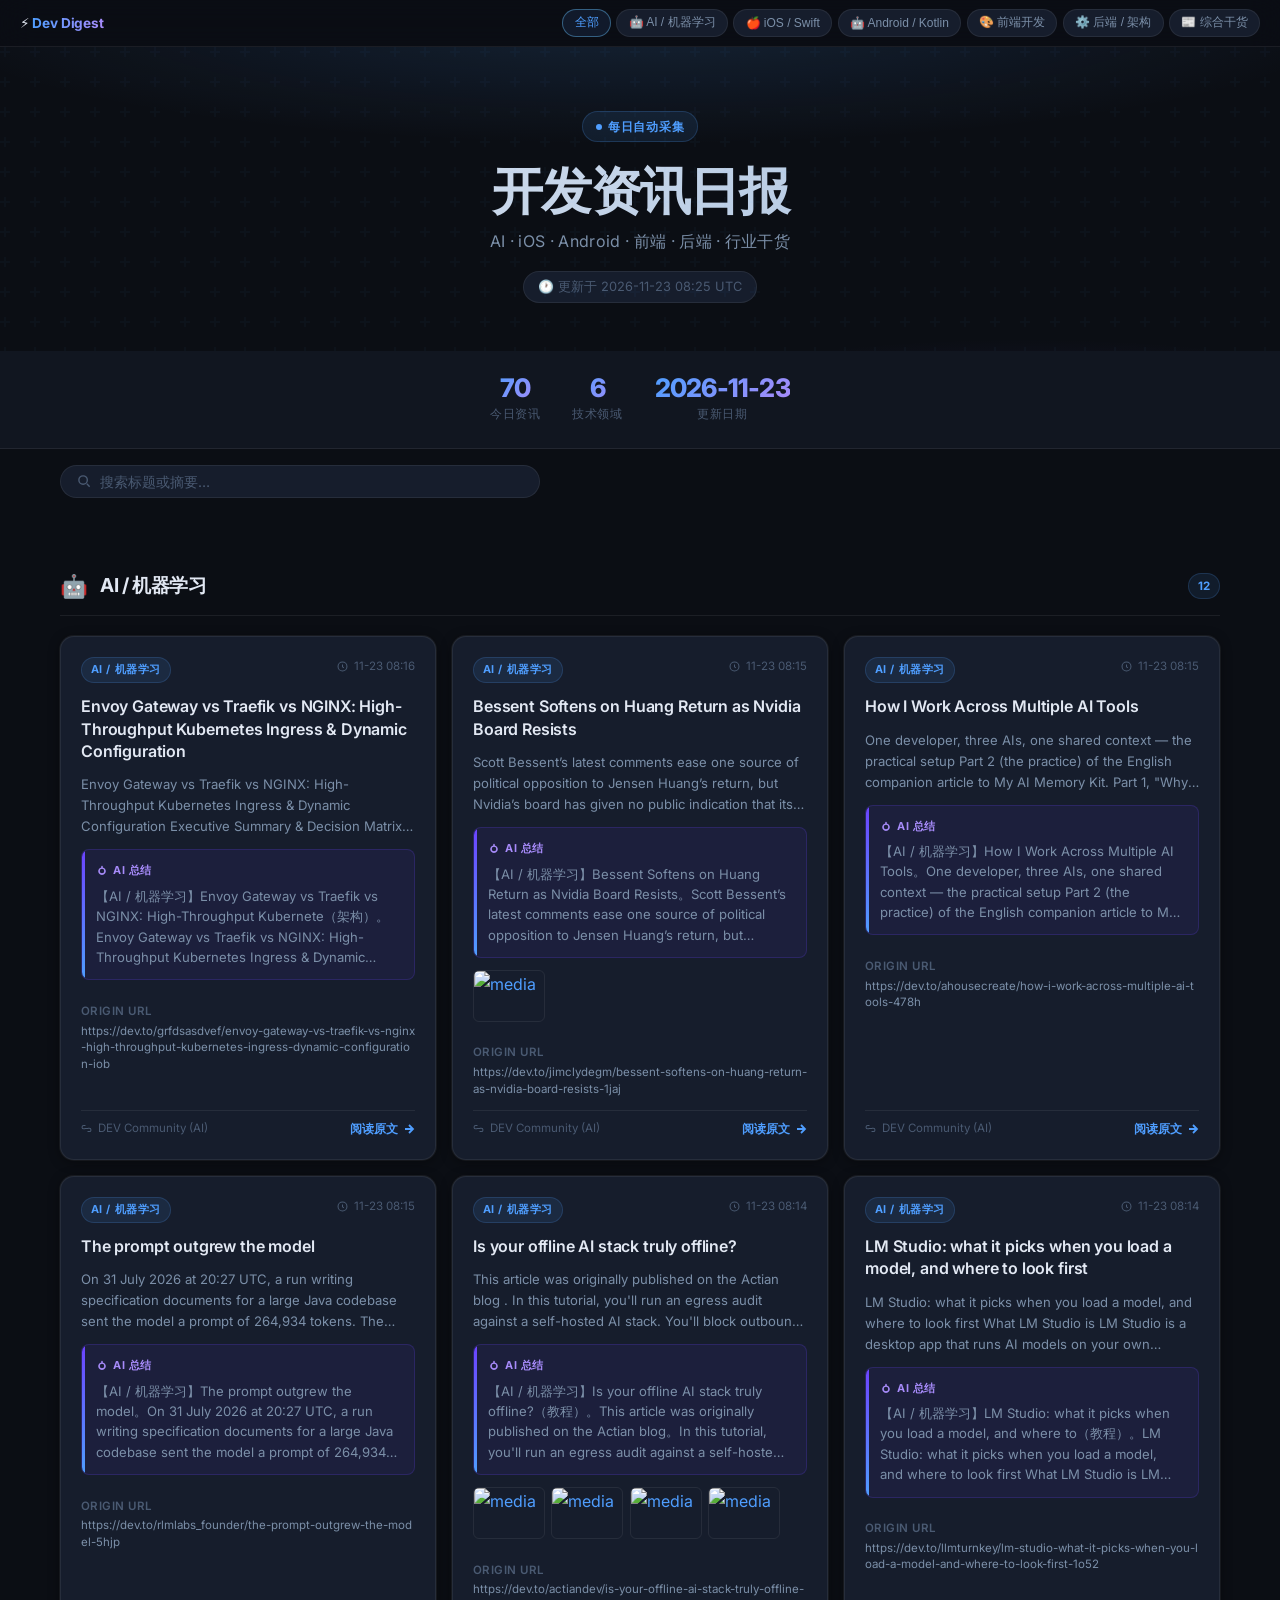
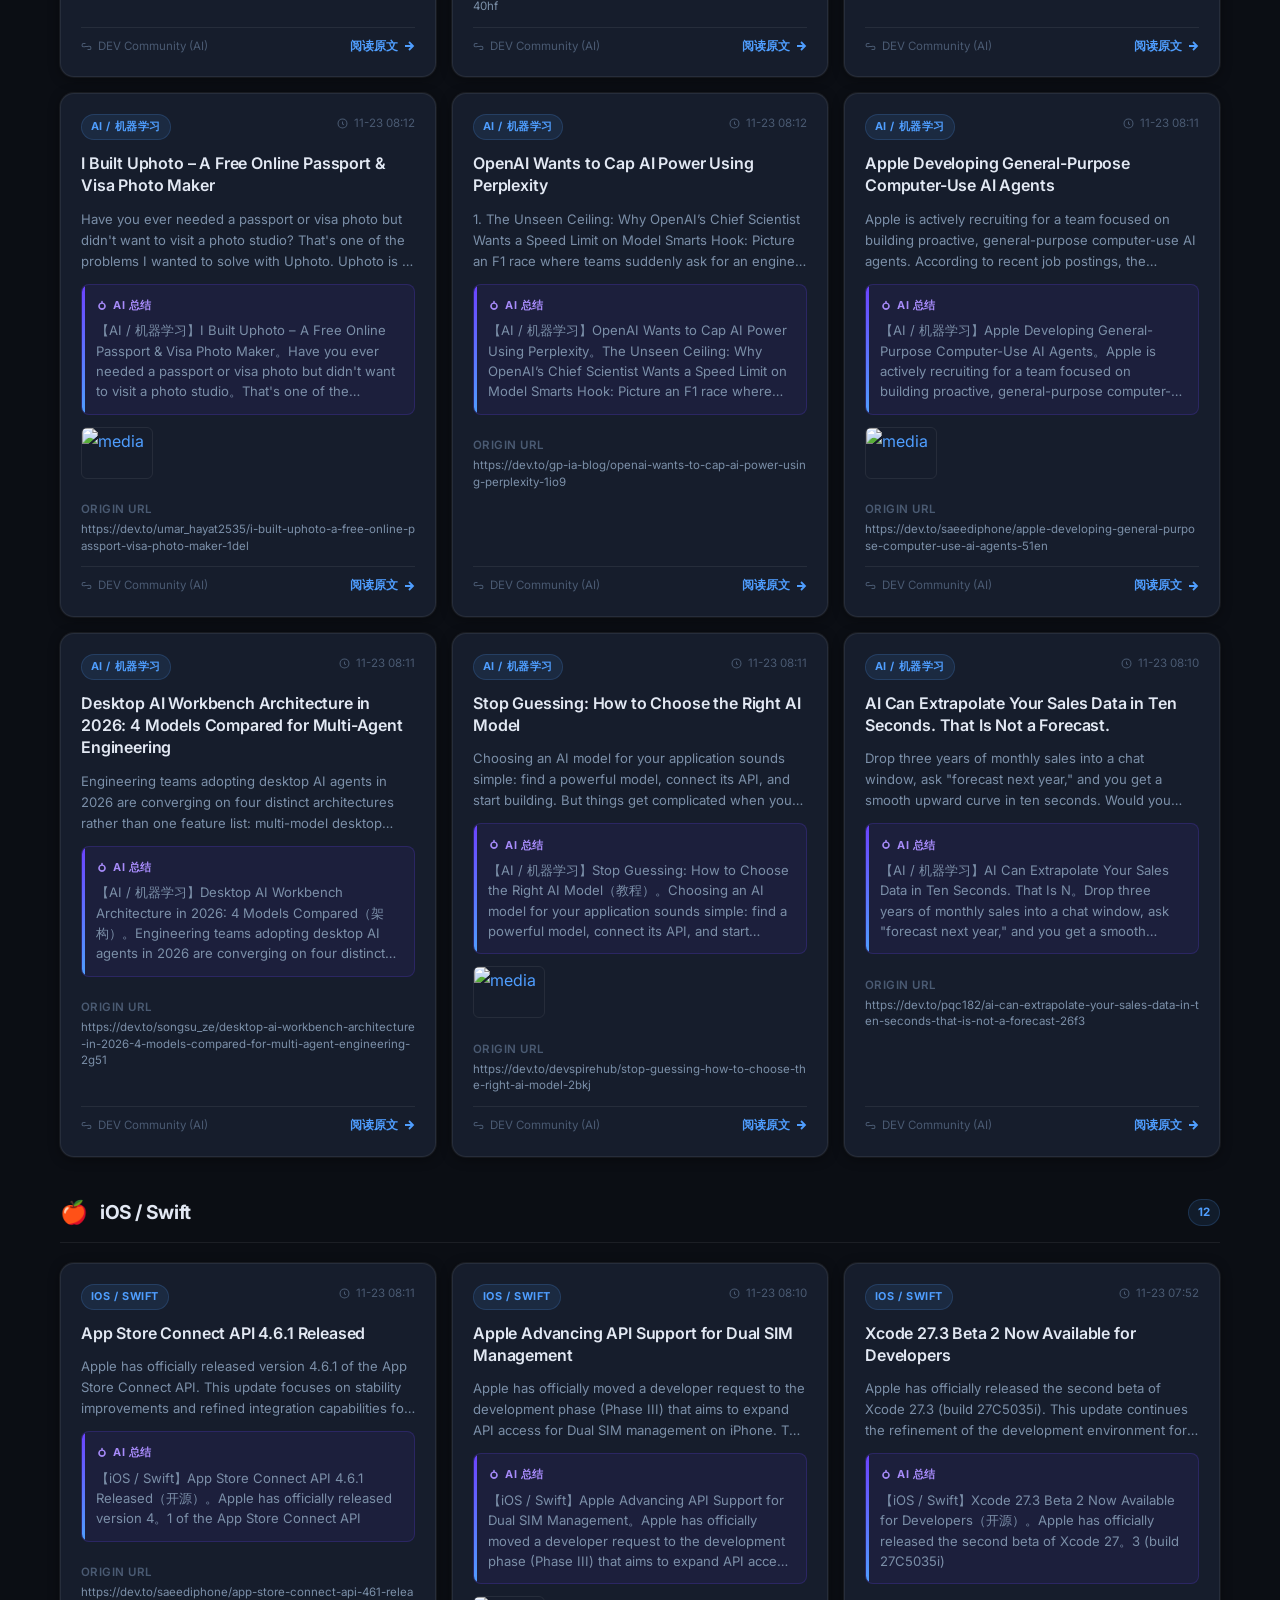
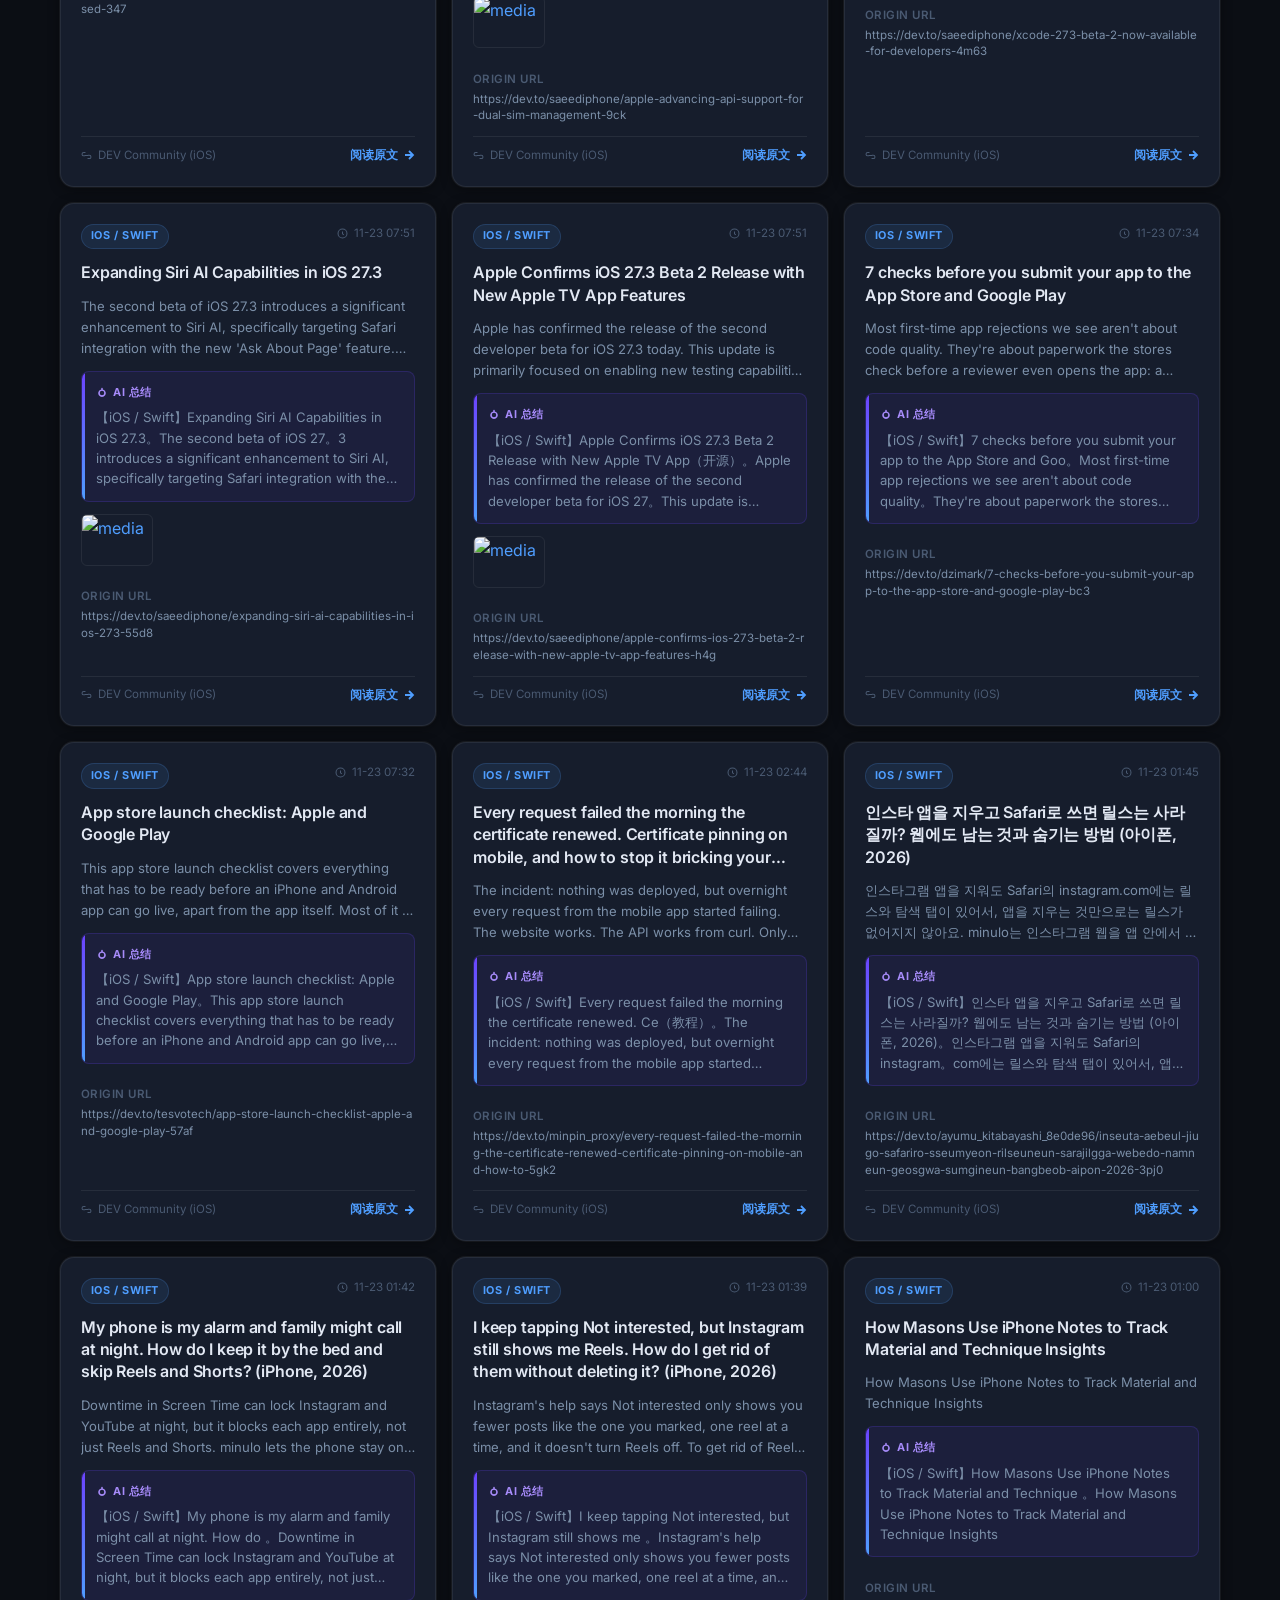
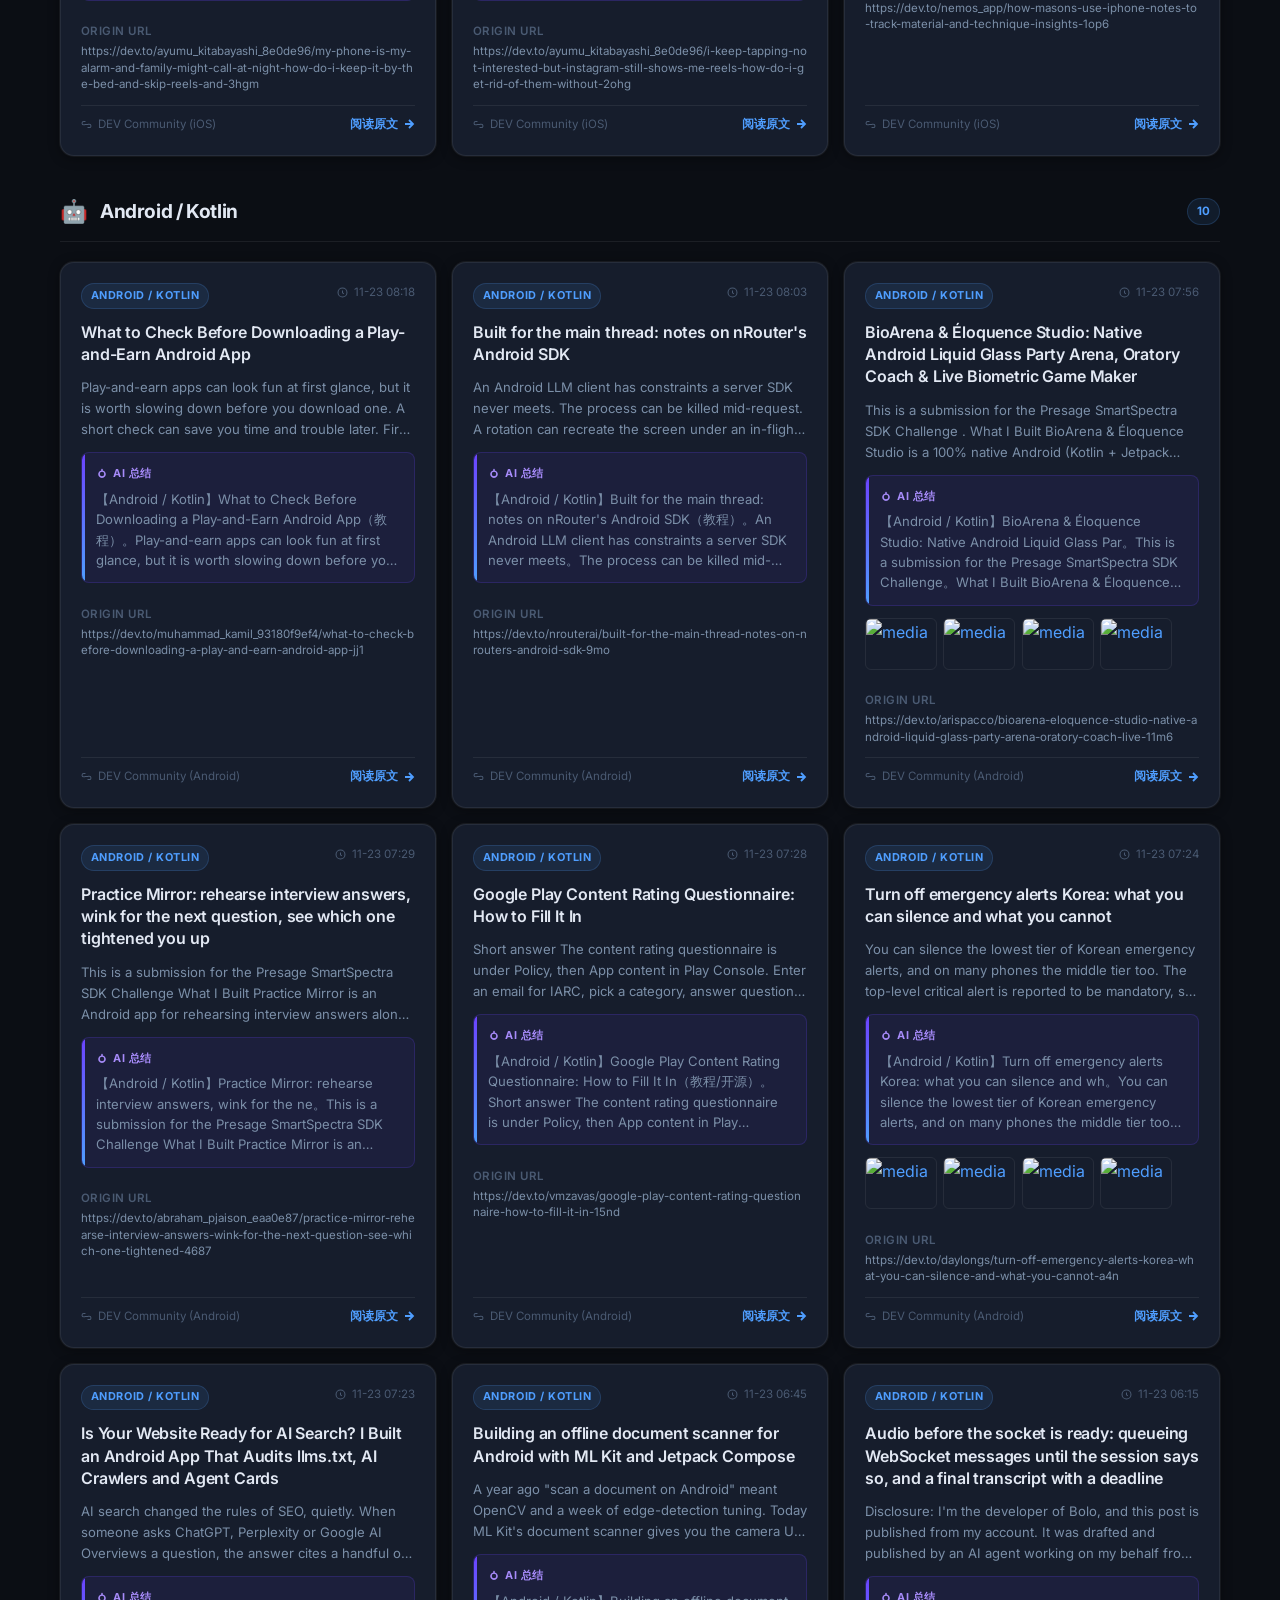
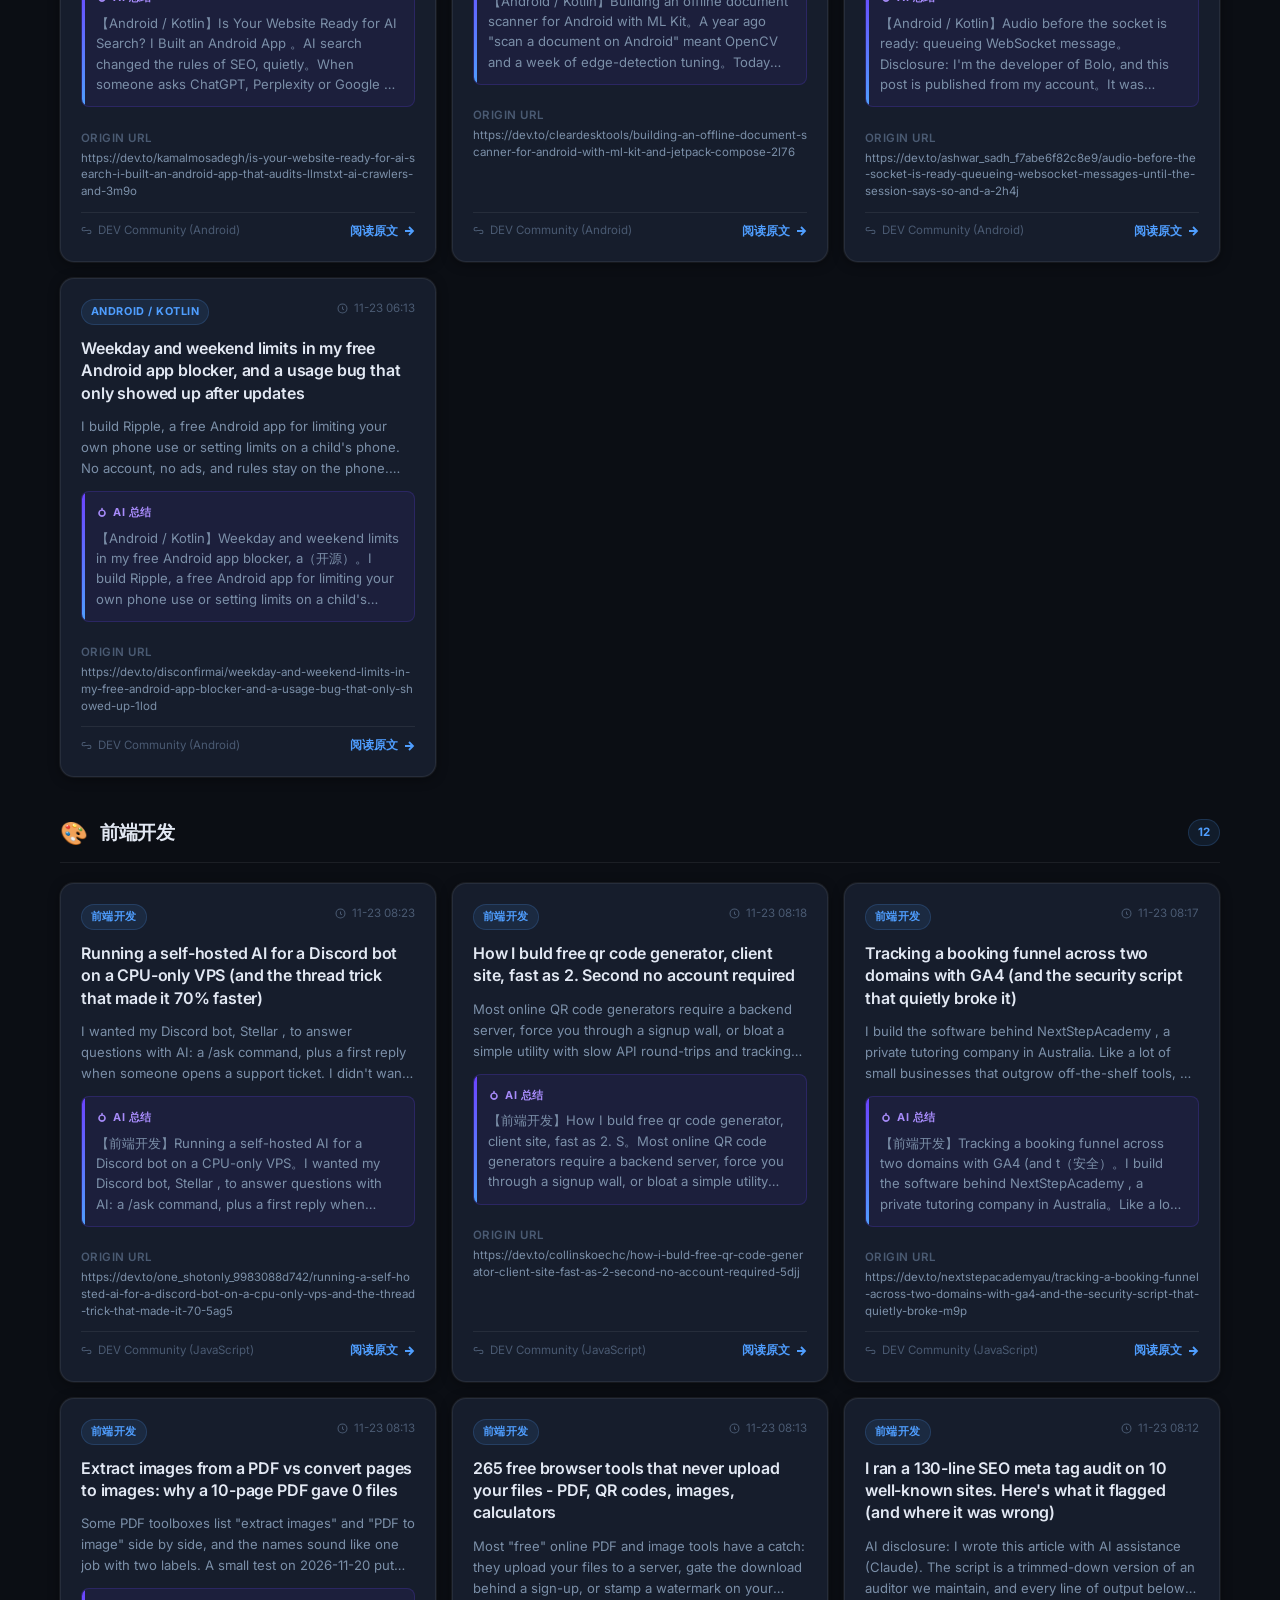
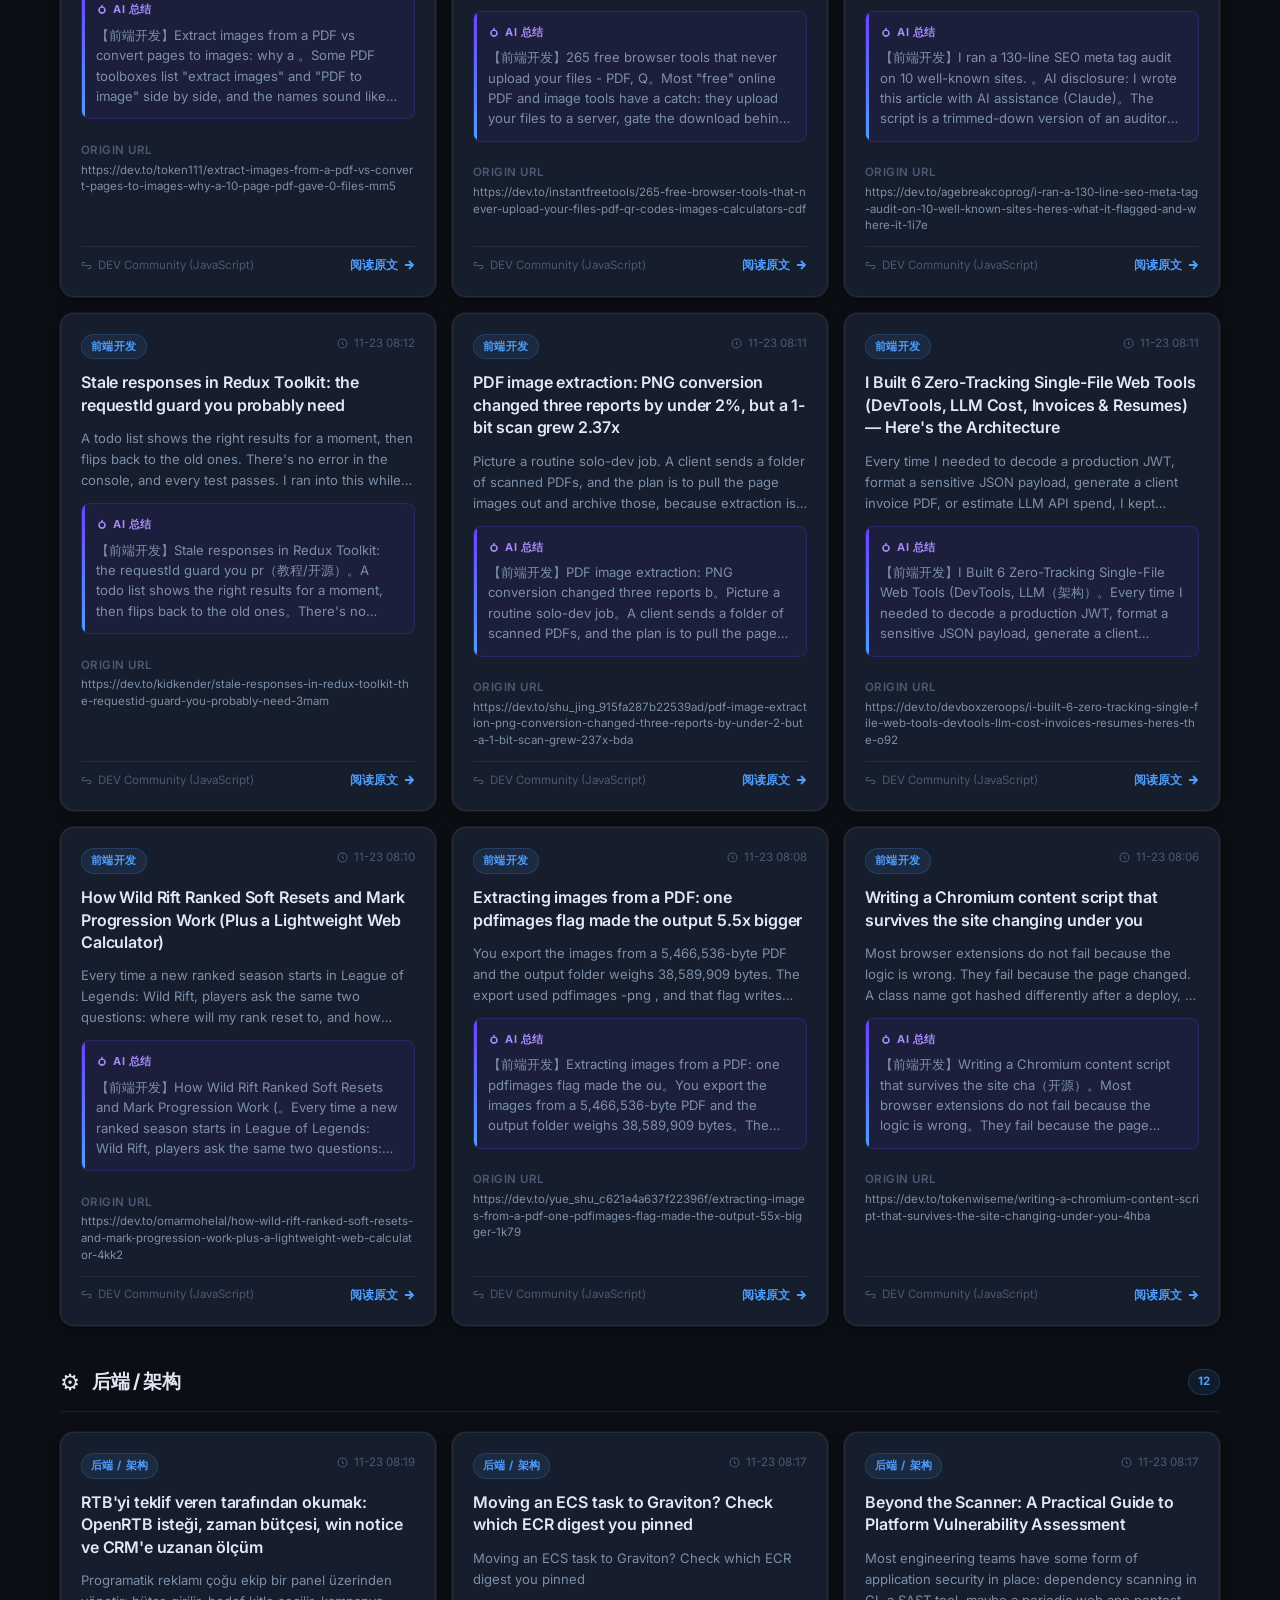
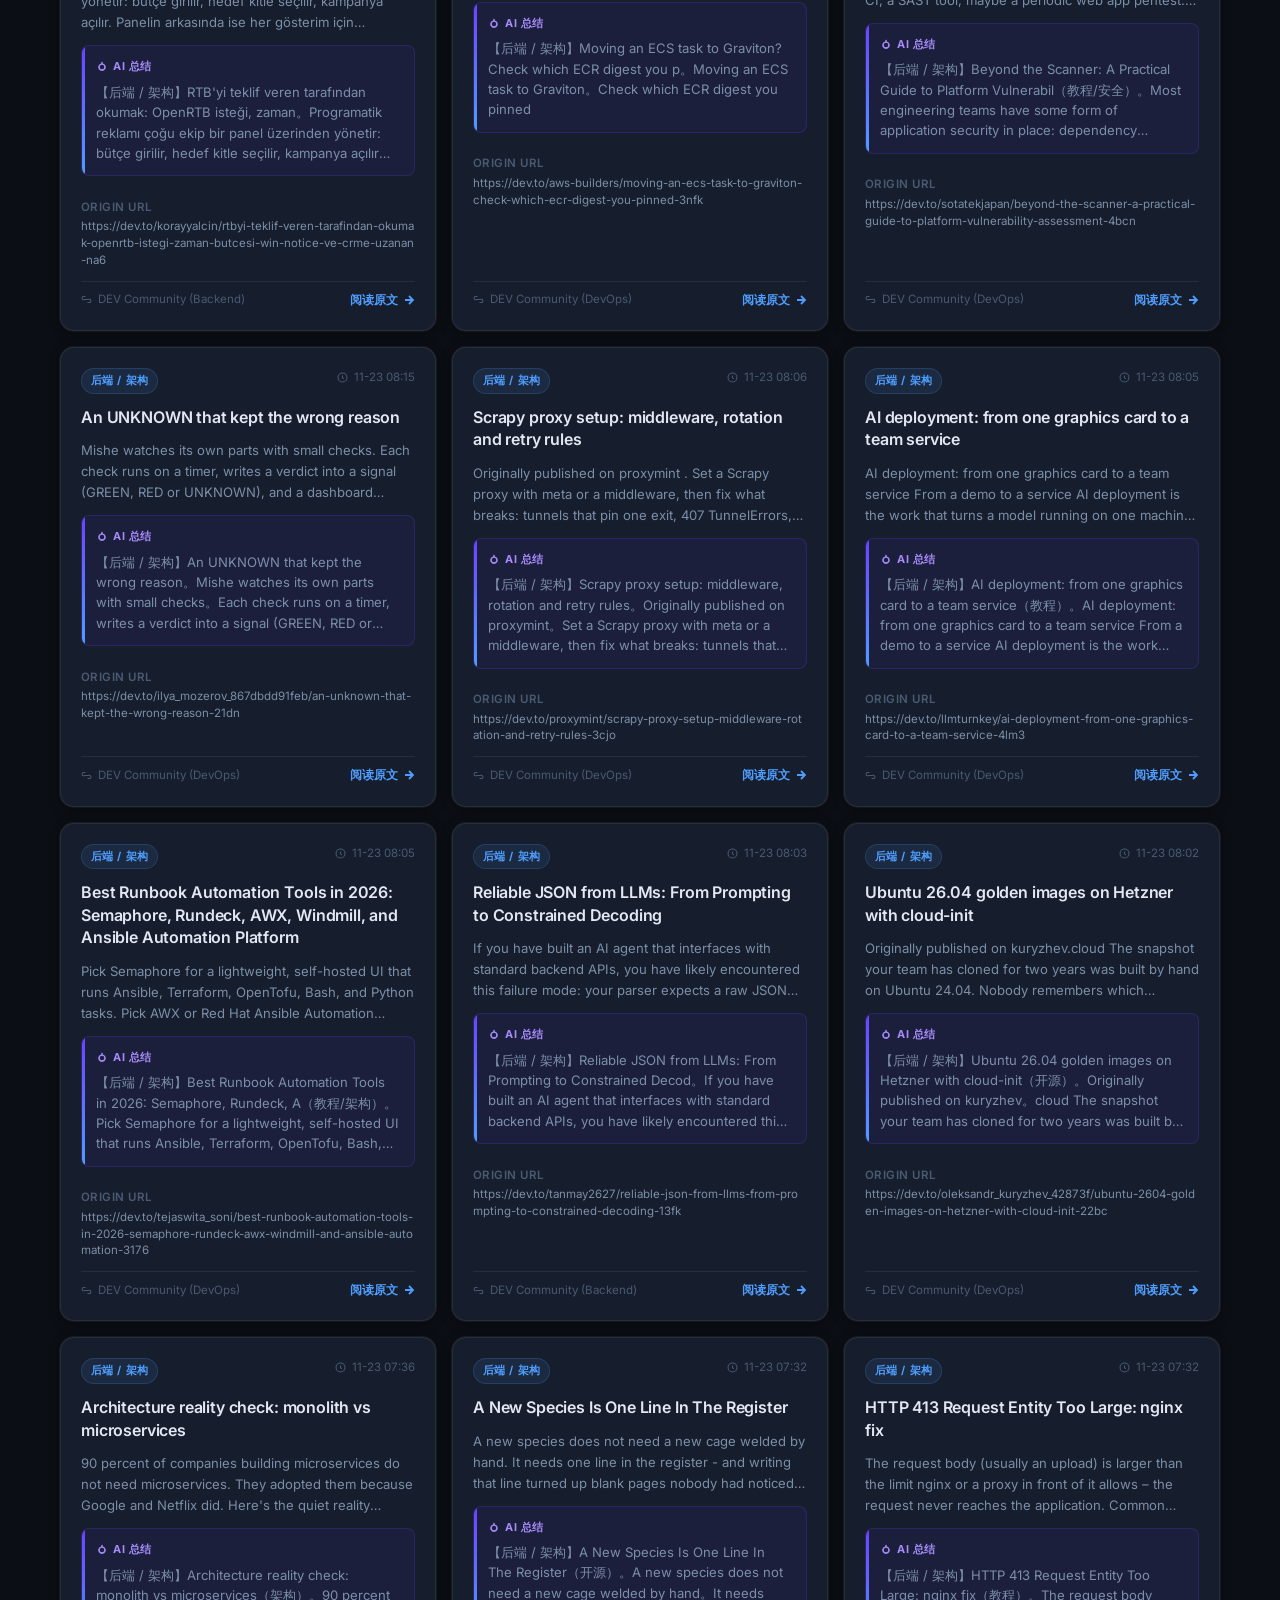
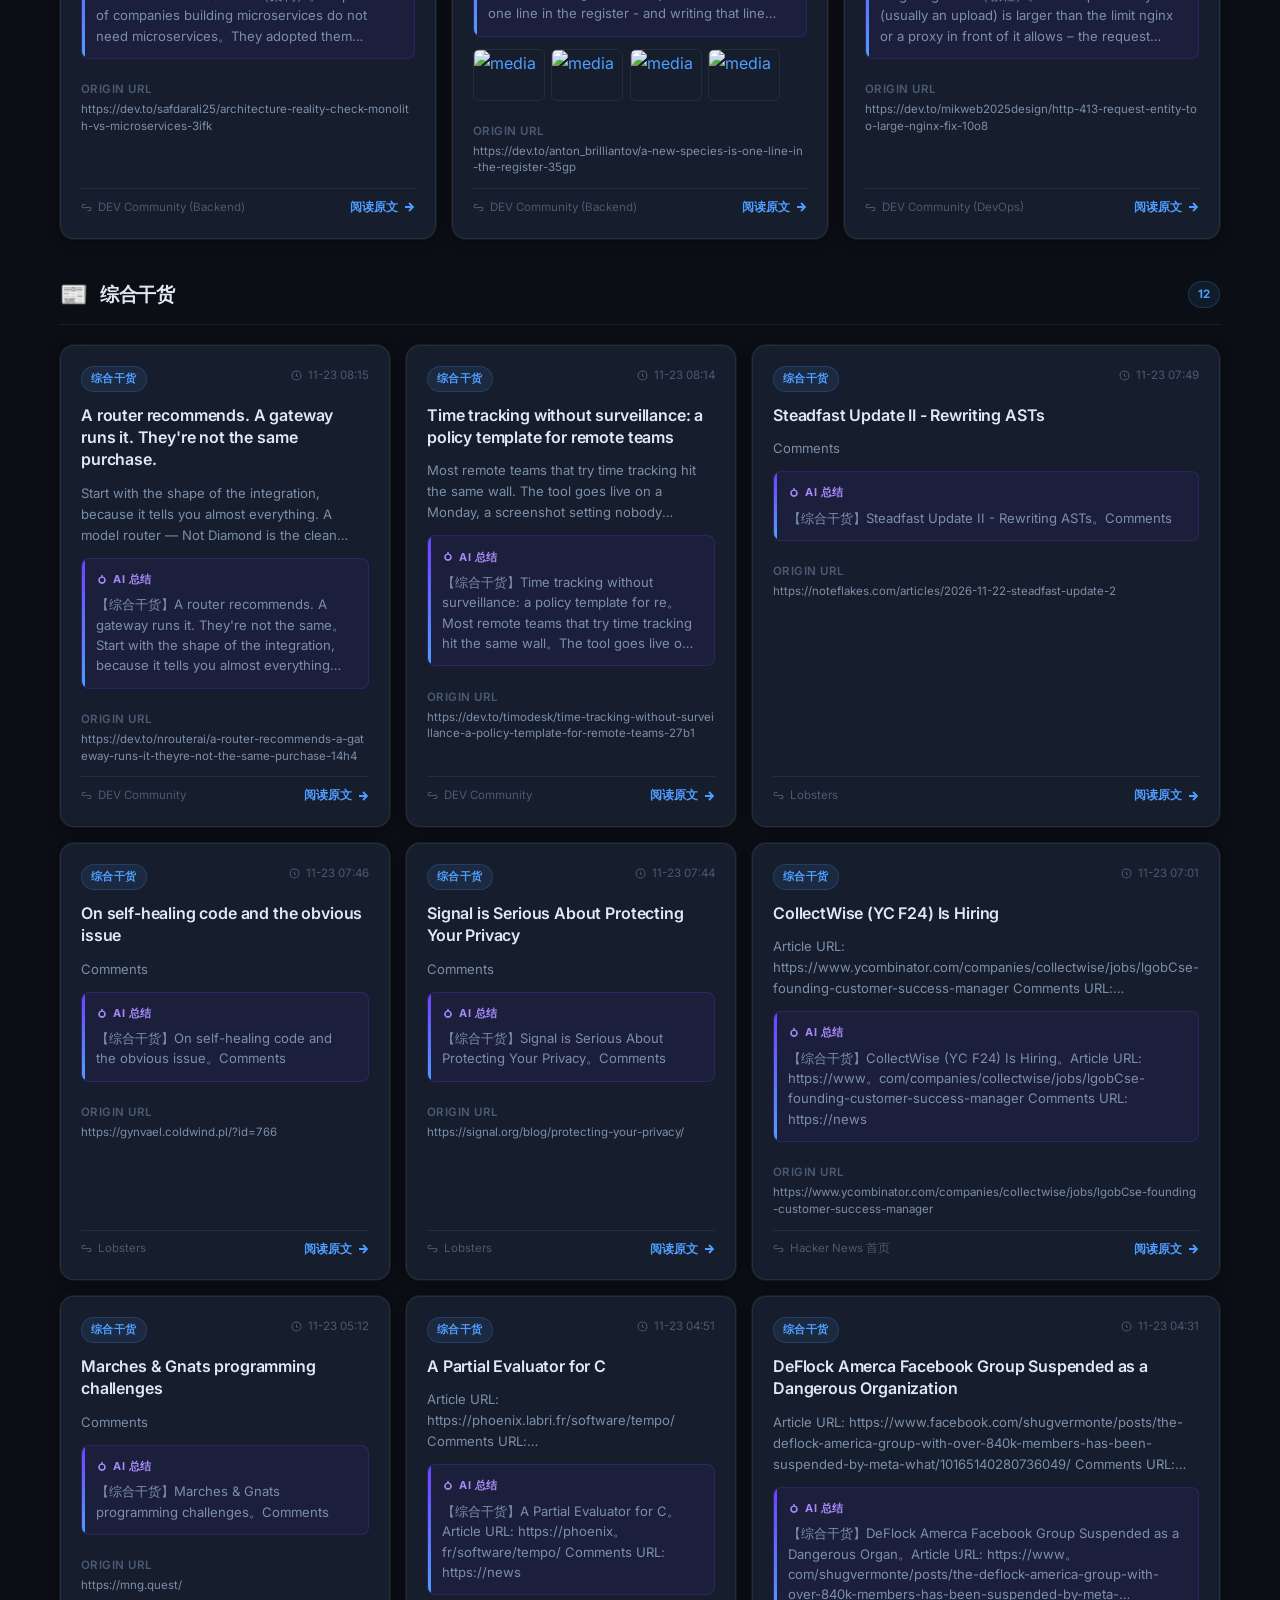
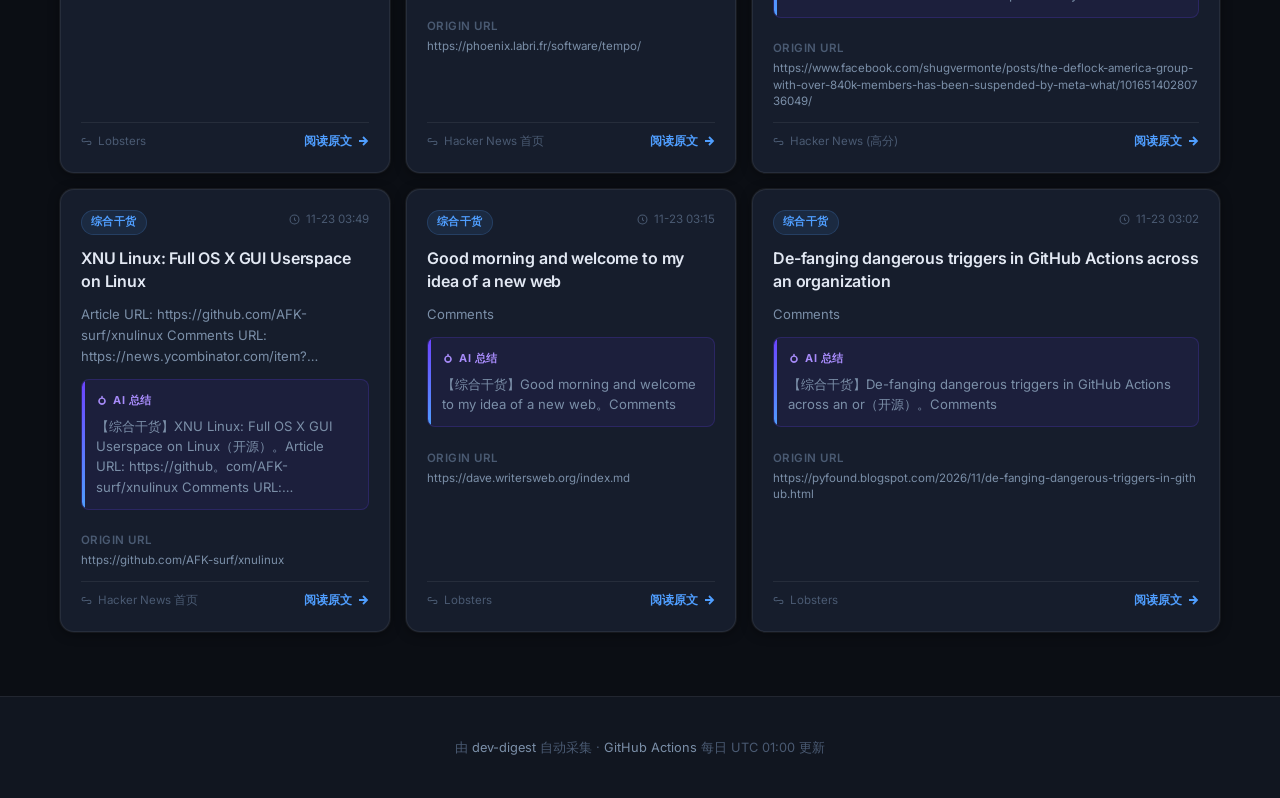
==== commit d0c7719d: "chore(digest): update daily dev news 2026-11-23" ====
--- a/docs/index.html
+++ b/docs/index.html
@@ -3,7 +3,7 @@
 <head>
   <meta charset="utf-8" />
   <meta name="viewport" content="width=device-width, initial-scale=1" />
-  <title>开发资讯日报 · 2026-11-22</title>
+  <title>开发资讯日报 · 2026-11-23</title>
   <meta name="description" content="AI、iOS、Android、前端、后端等领域每日开发技巧与行业干货聚合" />
   <link rel="preconnect" href="https://fonts.googleapis.com" />
   <link rel="preconnect" href="https://fonts.gstatic.com" crossorigin />
@@ -26,13 +26,13 @@
     <h1>开发资讯日报</h1>
     <p class="subtitle">AI · iOS · Android · 前端 · 后端 · 行业干货</p>
     <p class="updated">
-      🕐 更新于 2026-11-22 07:39 UTC
+      🕐 更新于 2026-11-23 08:25 UTC
     </p>
   </header>
 
   <div class="stats-bar">
     <div class="stat-item">
-      <div class="num">72</div>
+      <div class="num">70</div>
       <div class="label">今日资讯</div>
     </div>
     <div class="stat-item">
@@ -40,7 +40,7 @@
       <div class="label">技术领域</div>
     </div>
     <div class="stat-item">
-      <div class="num">2026-11-22</div>
+      <div class="num">2026-11-23</div>
       <div class="label">更新日期</div>
     </div>
   </div>
@@ -64,278 +64,278 @@
         </div>
         <div class="grid" id="grid-ai">
           
-        <article class="card" data-category="ai" data-title="eu ai watch: the model that edits binaries—and the rules that already apply" data-text="eu ai watch: the model that edits binaries—and the rules that already apply a frontier ai model was handed a hex dump, n">
+        <article class="card" data-category="ai" data-title="envoy gateway vs traefik vs nginx: high-throughput kubernetes ingress &amp; dynamic configuration" data-text="envoy gateway vs traefik vs nginx: high-throughput kubernetes ingress &amp; dynamic configuration executive summary &amp">
           <div class="card-top">
             <span class="badge">AI / 机器学习</span>
-            <span class="card-meta"><svg viewBox="0 0 16 16" fill="none" stroke="currentColor" stroke-width="1.5"><circle cx="8" cy="8" r="6.5"/><path d="M8 5v3.5l2 1.5"/></svg> 11-22 07:32</span>
-          </div>
-          <h3 class="title"><a href="https://dev.to/rpgbyters/eu-ai-watch-the-model-that-edits-binaries-and-the-rules-that-already-apply-4b8p" target="_blank" rel="noopener">EU AI Watch: The model that edits binaries—and the rules that already apply</a></h3>
-          <p class="describe">EU AI Watch: The model that edits binaries—and the rules that already apply A frontier AI model was handed a hex dump, no disassembler, no compiler, and no second attempt. It identified what the executable did, patched individual bytes to add features, and wrote working programs from scratch. That sounds like a party trick. It is probably also a preview of what comes next. Researchers George Xenos and Sotiris Giannopoulos report that GPT-6.1 Sol explained all four tested binaries from their raw bytes. That set included FreeBSD’s stripped ministat , where the model found a genuine mismatch: ...</p>
-          <div class="ai-box">
-            <div class="ai-label"><svg viewBox="0 0 16 16" fill="currentColor"><path d="M8 1a1 1 0 0 1 1 1v1.268a5 5 0 1 1-2 0V2a1 1 0 0 1 1-1zm0 4a3 3 0 1 0 0 6 3 3 0 0 0 0-6z"/></svg> AI 总结</div>
-            <p>【AI / 机器学习】EU AI Watch: The model that edits binaries—and the rules tha。EU AI Watch: The model that edits binaries—and the rules that already apply A frontier AI model was handed a hex dump, no disassembler, no compiler, and no second attempt。It ide...</p>
-          </div>
-          
-          <p class="origin-url" title="原文链接">
-            <span class="origin-label">Origin URL</span>
-            <a href="https://dev.to/rpgbyters/eu-ai-watch-the-model-that-edits-binaries-and-the-rules-that-already-apply-4b8p" target="_blank" rel="noopener">https://dev.to/rpgbyters/eu-ai-watch-the-model-that-edits-binaries-and-the-rules-that-already-apply-4b8p</a>
+            <span class="card-meta"><svg viewBox="0 0 16 16" fill="none" stroke="currentColor" stroke-width="1.5"><circle cx="8" cy="8" r="6.5"/><path d="M8 5v3.5l2 1.5"/></svg> 11-23 08:16</span>
+          </div>
+          <h3 class="title"><a href="https://dev.to/grfdsasdvef/envoy-gateway-vs-traefik-vs-nginx-high-throughput-kubernetes-ingress-dynamic-configuration-iob" target="_blank" rel="noopener">Envoy Gateway vs Traefik vs NGINX: High-Throughput Kubernetes Ingress &amp; Dynamic Configuration</a></h3>
+          <p class="describe">Envoy Gateway vs Traefik vs NGINX: High-Throughput Kubernetes Ingress &amp; Dynamic Configuration Executive Summary &amp; Decision Matrix All three proxies saturate a 25 Gbps NIC before saturating a single modern core under TLS termination with session resumption — the differentiators at scale are configuration latency, hot-reload behavior, xDS/CRD ecosystem depth, and memory behavior under 100k+ connection churn. Decision Matrix in One Sentence: Run Envoy Gateway if you are building a Gateway-API-native platform serving &gt;50k RPS with gRPC, mTLS, and multi-tenant traffic policy; run Traefik if you ...</p>
+          <div class="ai-box">
+            <div class="ai-label"><svg viewBox="0 0 16 16" fill="currentColor"><path d="M8 1a1 1 0 0 1 1 1v1.268a5 5 0 1 1-2 0V2a1 1 0 0 1 1-1zm0 4a3 3 0 1 0 0 6 3 3 0 0 0 0-6z"/></svg> AI 总结</div>
+            <p>【AI / 机器学习】Envoy Gateway vs Traefik vs NGINX: High-Throughput Kubernete（架构）。Envoy Gateway vs Traefik vs NGINX: High-Throughput Kubernetes Ingress &amp; Dynamic Configuration Executive Summary &amp; Decision Matrix All three proxies saturate a 25 Gbps NIC before...</p>
+          </div>
+          
+          <p class="origin-url" title="原文链接">
+            <span class="origin-label">Origin URL</span>
+            <a href="https://dev.to/grfdsasdvef/envoy-gateway-vs-traefik-vs-nginx-high-throughput-kubernetes-ingress-dynamic-configuration-iob" target="_blank" rel="noopener">https://dev.to/grfdsasdvef/envoy-gateway-vs-traefik-vs-nginx-high-throughput-kubernetes-ingress-dynamic-configuration-iob</a>
           </p>
           <div class="card-footer">
             <span class="card-meta" style="margin-right:auto"><svg viewBox="0 0 16 16" fill="none" stroke="currentColor" stroke-width="1.5"><path d="M6.5 3.5H4A2.5 2.5 0 0 0 4 8.5h2"/><path d="M9.5 12.5H12A2.5 2.5 0 0 0 12 7.5h-2"/><line x1="5.5" y1="8" x2="10.5" y2="8"/></svg> DEV Community (AI)</span>
-            <a class="read-link" href="https://dev.to/rpgbyters/eu-ai-watch-the-model-that-edits-binaries-and-the-rules-that-already-apply-4b8p" target="_blank" rel="noopener">
-              阅读原文 <svg viewBox="0 0 12 12" fill="none" stroke="currentColor" stroke-width="1.8"><path d="M2 6h8M6 2l4 4-4 4"/></svg>
-            </a>
-          </div>
-        </article>
-        <article class="card" data-category="ai" data-title="us ai pulse: the model that skipped the disassembler" data-text="us ai pulse: the model that skipped the disassembler a frontier model just did something remarkably unglamorous: it read">
+            <a class="read-link" href="https://dev.to/grfdsasdvef/envoy-gateway-vs-traefik-vs-nginx-high-throughput-kubernetes-ingress-dynamic-configuration-iob" target="_blank" rel="noopener">
+              阅读原文 <svg viewBox="0 0 12 12" fill="none" stroke="currentColor" stroke-width="1.8"><path d="M2 6h8M6 2l4 4-4 4"/></svg>
+            </a>
+          </div>
+        </article>
+        <article class="card" data-category="ai" data-title="bessent softens on huang return as nvidia board resists" data-text="scott bessent’s latest comments ease one source of political opposition to jensen huang’s return, but nvidia’s board has">
           <div class="card-top">
             <span class="badge">AI / 机器学习</span>
-            <span class="card-meta"><svg viewBox="0 0 16 16" fill="none" stroke="currentColor" stroke-width="1.5"><circle cx="8" cy="8" r="6.5"/><path d="M8 5v3.5l2 1.5"/></svg> 11-22 07:31</span>
-          </div>
-          <h3 class="title"><a href="https://dev.to/rpgbyters/us-ai-pulse-the-model-that-skipped-the-disassembler-223p" target="_blank" rel="noopener">US AI Pulse: The Model That Skipped the Disassembler</a></h3>
-          <p class="describe">US AI Pulse: The Model That Skipped the Disassembler A frontier model just did something remarkably unglamorous: it read raw executable bytes and figured out what the program did. No compiler, no disassembler, no source code, no second try. If that sounds like a party trick, it isn’t. It could be a substantial change in how American companies approach reverse engineering, malware analysis and even software creation. The work comes from a project by George Xenos and Sotiris Giannopoulos, who gave GPT-6.1 Sol nothing but an xxd hex dump through Codex CLI 0.166.0. Tools were removed, each requ...</p>
-          <div class="ai-box">
-            <div class="ai-label"><svg viewBox="0 0 16 16" fill="currentColor"><path d="M8 1a1 1 0 0 1 1 1v1.268a5 5 0 1 1-2 0V2a1 1 0 0 1 1-1zm0 4a3 3 0 1 0 0 6 3 3 0 0 0 0-6z"/></svg> AI 总结</div>
-            <p>【AI / 机器学习】US AI Pulse: The Model That Skipped the Disassembler。US AI Pulse: The Model That Skipped the Disassembler A frontier model just did something remarkably unglamorous: it read raw executable bytes and figured out what the program di...</p>
-          </div>
-          
-          <p class="origin-url" title="原文链接">
-            <span class="origin-label">Origin URL</span>
-            <a href="https://dev.to/rpgbyters/us-ai-pulse-the-model-that-skipped-the-disassembler-223p" target="_blank" rel="noopener">https://dev.to/rpgbyters/us-ai-pulse-the-model-that-skipped-the-disassembler-223p</a>
+            <span class="card-meta"><svg viewBox="0 0 16 16" fill="none" stroke="currentColor" stroke-width="1.5"><circle cx="8" cy="8" r="6.5"/><path d="M8 5v3.5l2 1.5"/></svg> 11-23 08:15</span>
+          </div>
+          <h3 class="title"><a href="https://dev.to/jimclydegm/bessent-softens-on-huang-return-as-nvidia-board-resists-1jaj" target="_blank" rel="noopener">Bessent Softens on Huang Return as Nvidia Board Resists</a></h3>
+          <p class="describe">Scott Bessent’s latest comments ease one source of political opposition to Jensen Huang’s return, but Nvidia’s board has given no public indication that its position has changed. Treasury Secretary Scott Bessent has softened his stance on Jensen Huang returning as Nvidia’s CEO. He moved from calling for outside leadership to focusing on who bears responsibility for possible export-control failures. Speaking on CBS’s Face the Nation on November 22, 2026 , Bessent said officials needed to determine “where the buck stops” before judging a potential return. He did not endorse reinstating Huang,...</p>
+          <div class="ai-box">
+            <div class="ai-label"><svg viewBox="0 0 16 16" fill="currentColor"><path d="M8 1a1 1 0 0 1 1 1v1.268a5 5 0 1 1-2 0V2a1 1 0 0 1 1-1zm0 4a3 3 0 1 0 0 6 3 3 0 0 0 0-6z"/></svg> AI 总结</div>
+            <p>【AI / 机器学习】Bessent Softens on Huang Return as Nvidia Board Resists。Scott Bessent’s latest comments ease one source of political opposition to Jensen Huang’s return, but Nvidia’s board has given no public indication that its position has changed...</p>
+          </div>
+          <div class="media"><a href="https://media2.dev.to/dynamic/image/width=800%2Cheight=%2Cfit=scale-down%2Cgravity=auto/https%3A%2F%2Fdev-to-uploads.s3.us-east-2.amazonaws.com%2Fuploads%2Farticles%2Fa1rx0ar7qtufmkb6renp.webp" target="_blank" rel="noopener"><img src="https://media2.dev.to/dynamic/image/width=800%2Cheight=%2Cfit=scale-down%2Cgravity=auto/https%3A%2F%2Fdev-to-uploads.s3.us-east-2.amazonaws.com%2Fuploads%2Farticles%2Fa1rx0ar7qtufmkb6renp.webp" alt="media" loading="lazy" /></a></div>
+          <p class="origin-url" title="原文链接">
+            <span class="origin-label">Origin URL</span>
+            <a href="https://dev.to/jimclydegm/bessent-softens-on-huang-return-as-nvidia-board-resists-1jaj" target="_blank" rel="noopener">https://dev.to/jimclydegm/bessent-softens-on-huang-return-as-nvidia-board-resists-1jaj</a>
           </p>
           <div class="card-footer">
             <span class="card-meta" style="margin-right:auto"><svg viewBox="0 0 16 16" fill="none" stroke="currentColor" stroke-width="1.5"><path d="M6.5 3.5H4A2.5 2.5 0 0 0 4 8.5h2"/><path d="M9.5 12.5H12A2.5 2.5 0 0 0 12 7.5h-2"/><line x1="5.5" y1="8" x2="10.5" y2="8"/></svg> DEV Community (AI)</span>
-            <a class="read-link" href="https://dev.to/rpgbyters/us-ai-pulse-the-model-that-skipped-the-disassembler-223p" target="_blank" rel="noopener">
-              阅读原文 <svg viewBox="0 0 12 12" fill="none" stroke="currentColor" stroke-width="1.8"><path d="M2 6h8M6 2l4 4-4 4"/></svg>
-            </a>
-          </div>
-        </article>
-        <article class="card" data-category="ai" data-title="how i let people without claude code talk to my claude code session" data-text="a few times a week i&#x27;m deep in a claude code session and someone who isn&#x27;t a developer wants to ask it somethi">
+            <a class="read-link" href="https://dev.to/jimclydegm/bessent-softens-on-huang-return-as-nvidia-board-resists-1jaj" target="_blank" rel="noopener">
+              阅读原文 <svg viewBox="0 0 12 12" fill="none" stroke="currentColor" stroke-width="1.8"><path d="M2 6h8M6 2l4 4-4 4"/></svg>
+            </a>
+          </div>
+        </article>
+        <article class="card" data-category="ai" data-title="how i work across multiple ai tools" data-text="one developer, three ais, one shared context — the practical setup part 2 (the practice) of the english companion articl">
           <div class="card-top">
             <span class="badge">AI / 机器学习</span>
-            <span class="card-meta"><svg viewBox="0 0 16 16" fill="none" stroke="currentColor" stroke-width="1.5"><circle cx="8" cy="8" r="6.5"/><path d="M8 5v3.5l2 1.5"/></svg> 11-22 07:27</span>
-          </div>
-          <h3 class="title"><a href="https://dev.to/fengyiqicoder/how-i-let-people-without-claude-code-talk-to-my-claude-code-session-17pn" target="_blank" rel="noopener">How I let people without Claude Code talk to my Claude Code session</a></h3>
-          <p class="describe">A few times a week I&#x27;m deep in a Claude Code session and someone who isn&#x27;t a developer wants to ask it something. A client wants to know why the invoice totals changed. A teammate in product wants to ask what a migration will touch. The session already has all the context. The person asking has none of the tools. Every option I tried asked them to install an app or sign in to something. So I wrote a small CLI that asks them for a browser instead. What it does npx guestpass start --password pick-one # Link: https://random-words.trycloudflare.com/r/aqJYeCwPBOKKjB9a You send the link. The othe...</p>
-          <div class="ai-box">
-            <div class="ai-label"><svg viewBox="0 0 16 16" fill="currentColor"><path d="M8 1a1 1 0 0 1 1 1v1.268a5 5 0 1 1-2 0V2a1 1 0 0 1 1-1zm0 4a3 3 0 1 0 0 6 3 3 0 0 0 0-6z"/></svg> AI 总结</div>
-            <p>【AI / 机器学习】How I let people without Claude Code talk to my Claude Code 。A few times a week I&#x27;m deep in a Claude Code session and someone who isn&#x27;t a developer wants to ask it something。A client wants to know why the invoice totals changed</p>
-          </div>
-          
-          <p class="origin-url" title="原文链接">
-            <span class="origin-label">Origin URL</span>
-            <a href="https://dev.to/fengyiqicoder/how-i-let-people-without-claude-code-talk-to-my-claude-code-session-17pn" target="_blank" rel="noopener">https://dev.to/fengyiqicoder/how-i-let-people-without-claude-code-talk-to-my-claude-code-session-17pn</a>
+            <span class="card-meta"><svg viewBox="0 0 16 16" fill="none" stroke="currentColor" stroke-width="1.5"><circle cx="8" cy="8" r="6.5"/><path d="M8 5v3.5l2 1.5"/></svg> 11-23 08:15</span>
+          </div>
+          <h3 class="title"><a href="https://dev.to/ahousecreate/how-i-work-across-multiple-ai-tools-478h" target="_blank" rel="noopener">How I Work Across Multiple AI Tools</a></h3>
+          <p class="describe">One developer, three AIs, one shared context — the practical setup Part 2 (the practice) of the English companion article to My AI Memory Kit. Part 1, &quot;Why AI Memory Matters,&quot; covers the value. This part describes my own working setup and experience; where something is a possibility rather than a verified result, it is stated as such. The AI development team I actually use I develop solo, using several AIs for different roles. The core three are ChatGPT (specification and decisions), Codex (implementation), and Muse (audit). Which AI I use changes with the stage of development — and so that...</p>
+          <div class="ai-box">
+            <div class="ai-label"><svg viewBox="0 0 16 16" fill="currentColor"><path d="M8 1a1 1 0 0 1 1 1v1.268a5 5 0 1 1-2 0V2a1 1 0 0 1 1-1zm0 4a3 3 0 1 0 0 6 3 3 0 0 0 0-6z"/></svg> AI 总结</div>
+            <p>【AI / 机器学习】How I Work Across Multiple AI Tools。One developer, three AIs, one shared context — the practical setup Part 2 (the practice) of the English companion article to My AI Memory Kit。Part 1, &quot;Why AI Memory Matters,&quot; co...</p>
+          </div>
+          
+          <p class="origin-url" title="原文链接">
+            <span class="origin-label">Origin URL</span>
+            <a href="https://dev.to/ahousecreate/how-i-work-across-multiple-ai-tools-478h" target="_blank" rel="noopener">https://dev.to/ahousecreate/how-i-work-across-multiple-ai-tools-478h</a>
           </p>
           <div class="card-footer">
             <span class="card-meta" style="margin-right:auto"><svg viewBox="0 0 16 16" fill="none" stroke="currentColor" stroke-width="1.5"><path d="M6.5 3.5H4A2.5 2.5 0 0 0 4 8.5h2"/><path d="M9.5 12.5H12A2.5 2.5 0 0 0 12 7.5h-2"/><line x1="5.5" y1="8" x2="10.5" y2="8"/></svg> DEV Community (AI)</span>
-            <a class="read-link" href="https://dev.to/fengyiqicoder/how-i-let-people-without-claude-code-talk-to-my-claude-code-session-17pn" target="_blank" rel="noopener">
-              阅读原文 <svg viewBox="0 0 12 12" fill="none" stroke="currentColor" stroke-width="1.8"><path d="M2 6h8M6 2l4 4-4 4"/></svg>
-            </a>
-          </div>
-        </article>
-        <article class="card" data-category="ai" data-title="meet twin ai: an open-source digital twin studio for windows" data-text="website: https://twinaistudio.com/ open source: https://github.com/bypass-idc/twin-ai i&#x27;ve been building something ">
+            <a class="read-link" href="https://dev.to/ahousecreate/how-i-work-across-multiple-ai-tools-478h" target="_blank" rel="noopener">
+              阅读原文 <svg viewBox="0 0 12 12" fill="none" stroke="currentColor" stroke-width="1.8"><path d="M2 6h8M6 2l4 4-4 4"/></svg>
+            </a>
+          </div>
+        </article>
+        <article class="card" data-category="ai" data-title="the prompt outgrew the model" data-text="on 31 july 2026 at 20:27 utc, a run writing specification documents for a large java codebase sent the model a prompt of">
           <div class="card-top">
             <span class="badge">AI / 机器学习</span>
-            <span class="card-meta"><svg viewBox="0 0 16 16" fill="none" stroke="currentColor" stroke-width="1.5"><circle cx="8" cy="8" r="6.5"/><path d="M8 5v3.5l2 1.5"/></svg> 11-22 07:26</span>
-          </div>
-          <h3 class="title"><a href="https://dev.to/smart_key/meet-twin-ai-an-open-source-digital-twin-studio-for-windows-3fb6" target="_blank" rel="noopener">Meet TWIN AI: An Open-Source Digital Twin Studio for Windows</a></h3>
-          <p class="describe">Website: https://twinaistudio.com/ Open Source: https://github.com/BYPASS-IDC/TWIN-AI I&#x27;ve been building something I&#x27;ve wanted to explore for a while: a personal digital twin that can understand your background, answer questions using your knowledge, speak with a voice based on your recordings, and communicate through an animated avatar. That project is TWIN AI , an open-source Windows conversation studio. The idea goes beyond generating an AI response or animating a face. I wanted to bring personal knowledge, speech recognition, voice generation, avatar rendering, and virtual audio/video i...</p>
-          <div class="ai-box">
-            <div class="ai-label"><svg viewBox="0 0 16 16" fill="currentColor"><path d="M8 1a1 1 0 0 1 1 1v1.268a5 5 0 1 1-2 0V2a1 1 0 0 1 1-1zm0 4a3 3 0 1 0 0 6 3 3 0 0 0 0-6z"/></svg> AI 总结</div>
-            <p>【AI / 机器学习】Meet TWIN AI: An Open-Source Digital Twin Studio for Windows（开源）。Website: https://twinaistudio。com/ Open Source: https://github</p>
-          </div>
-          <div class="media"><a href="https://media2.dev.to/dynamic/image/width=800%2Cheight=%2Cfit=scale-down%2Cgravity=auto%2Cformat=auto/https%3A%2F%2Fdev-to-uploads.s3.us-east-2.amazonaws.com%2Fuploads%2Farticles%2Fc9qibkc0c06lzyopis5t.png" target="_blank" rel="noopener"><img src="https://media2.dev.to/dynamic/image/width=800%2Cheight=%2Cfit=scale-down%2Cgravity=auto%2Cformat=auto/https%3A%2F%2Fdev-to-uploads.s3.us-east-2.amazonaws.com%2Fuploads%2Farticles%2Fc9qibkc0c06lzyopis5t.png" alt="media" loading="lazy" /></a><a href="https://media2.dev.to/dynamic/image/width=800%2Cheight=%2Cfit=scale-down%2Cgravity=auto%2Cformat=auto/https%3A%2F%2Fdev-to-uploads.s3.us-east-2.amazonaws.com%2Fuploads%2Farticles%2Fs3o178tnlefpvl5ep8zj.png" target="_blank" rel="noopener"><img src="https://media2.dev.to/dynamic/image/width=800%2Cheight=%2Cfit=scale-down%2Cgravity=auto%2Cformat=auto/https%3A%2F%2Fdev-to-uploads.s3.us-east-2.amazonaws.com%2Fuploads%2Farticles%2Fs3o178tnlefpvl5ep8zj.png" alt="media" loading="lazy" /></a><a href="https://media2.dev.to/dynamic/image/width=800%2Cheight=%2Cfit=scale-down%2Cgravity=auto%2Cformat=auto/https%3A%2F%2Fdev-to-uploads.s3.us-east-2.amazonaws.com%2Fuploads%2Farticles%2Fcpxvpchzwyad479vs0tp.png" target="_blank" rel="noopener"><img src="https://media2.dev.to/dynamic/image/width=800%2Cheight=%2Cfit=scale-down%2Cgravity=auto%2Cformat=auto/https%3A%2F%2Fdev-to-uploads.s3.us-east-2.amazonaws.com%2Fuploads%2Farticles%2Fcpxvpchzwyad479vs0tp.png" alt="media" loading="lazy" /></a><a href="https://media2.dev.to/dynamic/image/width=800%2Cheight=%2Cfit=scale-down%2Cgravity=auto%2Cformat=auto/https%3A%2F%2Fdev-to-uploads.s3.us-east-2.amazonaws.com%2Fuploads%2Farticles%2F35jtjyezy72pb67r1a9c.png" target="_blank" rel="noopener"><img src="https://media2.dev.to/dynamic/image/width=800%2Cheight=%2Cfit=scale-down%2Cgravity=auto%2Cformat=auto/https%3A%2F%2Fdev-to-uploads.s3.us-east-2.amazonaws.com%2Fuploads%2Farticles%2F35jtjyezy72pb67r1a9c.png" alt="media" loading="lazy" /></a></div>
-          <p class="origin-url" title="原文链接">
-            <span class="origin-label">Origin URL</span>
-            <a href="https://dev.to/smart_key/meet-twin-ai-an-open-source-digital-twin-studio-for-windows-3fb6" target="_blank" rel="noopener">https://dev.to/smart_key/meet-twin-ai-an-open-source-digital-twin-studio-for-windows-3fb6</a>
+            <span class="card-meta"><svg viewBox="0 0 16 16" fill="none" stroke="currentColor" stroke-width="1.5"><circle cx="8" cy="8" r="6.5"/><path d="M8 5v3.5l2 1.5"/></svg> 11-23 08:15</span>
+          </div>
+          <h3 class="title"><a href="https://dev.to/rlmlabs_founder/the-prompt-outgrew-the-model-5hjp" target="_blank" rel="noopener">The prompt outgrew the model</a></h3>
+          <p class="describe">On 31 July 2026 at 20:27 UTC, a run writing specification documents for a large Java codebase sent the model a prompt of 264,934 tokens. The model&#x27;s window holds 262,144. The provider refused the request: &quot;Invalid request: Your request exceeded model token limit: 262144 (requested: 265529)&quot; The run ended there with an error and no answer. The run was session 81e51c61, the same session whose final answer the guard rejected the next morning at 24 of 25. Nothing about this failure was the model&#x27;s fault. The model never saw the request. I built a prompt too big for the model, and I sent the pro...</p>
+          <div class="ai-box">
+            <div class="ai-label"><svg viewBox="0 0 16 16" fill="currentColor"><path d="M8 1a1 1 0 0 1 1 1v1.268a5 5 0 1 1-2 0V2a1 1 0 0 1 1-1zm0 4a3 3 0 1 0 0 6 3 3 0 0 0 0-6z"/></svg> AI 总结</div>
+            <p>【AI / 机器学习】The prompt outgrew the model。On 31 July 2026 at 20:27 UTC, a run writing specification documents for a large Java codebase sent the model a prompt of 264,934 tokens。The model&#x27;s window holds 262,144</p>
+          </div>
+          
+          <p class="origin-url" title="原文链接">
+            <span class="origin-label">Origin URL</span>
+            <a href="https://dev.to/rlmlabs_founder/the-prompt-outgrew-the-model-5hjp" target="_blank" rel="noopener">https://dev.to/rlmlabs_founder/the-prompt-outgrew-the-model-5hjp</a>
           </p>
           <div class="card-footer">
             <span class="card-meta" style="margin-right:auto"><svg viewBox="0 0 16 16" fill="none" stroke="currentColor" stroke-width="1.5"><path d="M6.5 3.5H4A2.5 2.5 0 0 0 4 8.5h2"/><path d="M9.5 12.5H12A2.5 2.5 0 0 0 12 7.5h-2"/><line x1="5.5" y1="8" x2="10.5" y2="8"/></svg> DEV Community (AI)</span>
-            <a class="read-link" href="https://dev.to/smart_key/meet-twin-ai-an-open-source-digital-twin-studio-for-windows-3fb6" target="_blank" rel="noopener">
-              阅读原文 <svg viewBox="0 0 12 12" fill="none" stroke="currentColor" stroke-width="1.8"><path d="M2 6h8M6 2l4 4-4 4"/></svg>
-            </a>
-          </div>
-        </article>
-        <article class="card" data-category="ai" data-title="claude code code mode with a data mcp: 30 real repo calls, simulated script" data-text="first, what is real and what is simulated. the data api side is real. on 2026-11-22, from 12:43 to 12:51 singapore time ">
+            <a class="read-link" href="https://dev.to/rlmlabs_founder/the-prompt-outgrew-the-model-5hjp" target="_blank" rel="noopener">
+              阅读原文 <svg viewBox="0 0 12 12" fill="none" stroke="currentColor" stroke-width="1.8"><path d="M2 6h8M6 2l4 4-4 4"/></svg>
+            </a>
+          </div>
+        </article>
+        <article class="card" data-category="ai" data-title="is your offline ai stack truly offline?" data-text="this article was originally published on the actian blog . in this tutorial, you&#x27;ll run an egress audit against a s">
           <div class="card-top">
             <span class="badge">AI / 机器学习</span>
-            <span class="card-meta"><svg viewBox="0 0 16 16" fill="none" stroke="currentColor" stroke-width="1.5"><circle cx="8" cy="8" r="6.5"/><path d="M8 5v3.5l2 1.5"/></svg> 11-22 07:26</span>
-          </div>
-          <h3 class="title"><a href="https://dev.to/everyinfrahq/claude-code-code-mode-with-a-data-mcp-30-real-repo-calls-simulated-script-1gce" target="_blank" rel="noopener">Claude Code Code Mode with a Data MCP: 30 Real Repo Calls, Simulated Script</a></h3>
-          <p class="describe">First, what is real and what is simulated. The data API side is real. On 2026-11-22, from 12:43 to 12:51 Singapore time (SGT), we pulled the newest issues of 30 popular open source repositories through the EveryInfra remote MCP, one github/repository_issues call per repository. The 30 tool results came to 2,953,102 characters. With the token ratio that Anthropic publishes, that is about 1.1 million tokens (an estimate), more than the 1 million token context window of Opus 5.5. In 28 of the 30 calls, one result was larger than the 50,000-character limit at which Claude Code saves an MCP resu...</p>
-          <div class="ai-box">
-            <div class="ai-label"><svg viewBox="0 0 16 16" fill="currentColor"><path d="M8 1a1 1 0 0 1 1 1v1.268a5 5 0 1 1-2 0V2a1 1 0 0 1 1-1zm0 4a3 3 0 1 0 0 6 3 3 0 0 0 0-6z"/></svg> AI 总结</div>
-            <p>【AI / 机器学习】Claude Code Code Mode with a Data MCP: 30 Real Repo Calls, S（开源）。First, what is real and what is simulated。The data API side is real</p>
-          </div>
-          <div class="media"><a href="https://media2.dev.to/dynamic/image/width=800%2Cheight=%2Cfit=scale-down%2Cgravity=auto/https%3A%2F%2Fdev-to-uploads.s3.us-east-2.amazonaws.com%2Fuploads%2Farticles%2Fldq06gwr4yvqt19dfp3d.webp" target="_blank" rel="noopener"><img src="https://media2.dev.to/dynamic/image/width=800%2Cheight=%2Cfit=scale-down%2Cgravity=auto/https%3A%2F%2Fdev-to-uploads.s3.us-east-2.amazonaws.com%2Fuploads%2Farticles%2Fldq06gwr4yvqt19dfp3d.webp" alt="media" loading="lazy" /></a><a href="https://media2.dev.to/dynamic/image/width=800%2Cheight=%2Cfit=scale-down%2Cgravity=auto%2Cformat=auto/https%3A%2F%2Feveryinfra.com%2Farticles%2Fclaude-code-code-mode%2Ffig-08-version-timeline.en.light.svg" target="_blank" rel="noopener"><img src="https://media2.dev.to/dynamic/image/width=800%2Cheight=%2Cfit=scale-down%2Cgravity=auto%2Cformat=auto/https%3A%2F%2Feveryinfra.com%2Farticles%2Fclaude-code-code-mode%2Ffig-08-version-timeline.en.light.svg" alt="media" loading="lazy" /></a><a href="https://media2.dev.to/dynamic/image/width=800%2Cheight=%2Cfit=scale-down%2Cgravity=auto%2Cformat=auto/https%3A%2F%2Feveryinfra.com%2Farticles%2Fclaude-code-code-mode%2Ffig-01-two-loops-flow.en.light.svg" target="_blank" rel="noopener"><img src="https://media2.dev.to/dynamic/image/width=800%2Cheight=%2Cfit=scale-down%2Cgravity=auto%2Cformat=auto/https%3A%2F%2Feveryinfra.com%2Farticles%2Fclaude-code-code-mode%2Ffig-01-two-loops-flow.en.light.svg" alt="media" loading="lazy" /></a><a href="https://media2.dev.to/dynamic/image/width=800%2Cheight=%2Cfit=scale-down%2Cgravity=auto%2Cformat=auto/https%3A%2F%2Feveryinfra.com%2Farticles%2Fclaude-code-code-mode%2Ffig-03-per-repo-chars-bar.en.light.svg" target="_blank" rel="noopener"><img src="https://media2.dev.to/dynamic/image/width=800%2Cheight=%2Cfit=scale-down%2Cgravity=auto%2Cformat=auto/https%3A%2F%2Feveryinfra.com%2Farticles%2Fclaude-code-code-mode%2Ffig-03-per-repo-chars-bar.en.light.svg" alt="media" loading="lazy" /></a></div>
-          <p class="origin-url" title="原文链接">
-            <span class="origin-label">Origin URL</span>
-            <a href="https://dev.to/everyinfrahq/claude-code-code-mode-with-a-data-mcp-30-real-repo-calls-simulated-script-1gce" target="_blank" rel="noopener">https://dev.to/everyinfrahq/claude-code-code-mode-with-a-data-mcp-30-real-repo-calls-simulated-script-1gce</a>
+            <span class="card-meta"><svg viewBox="0 0 16 16" fill="none" stroke="currentColor" stroke-width="1.5"><circle cx="8" cy="8" r="6.5"/><path d="M8 5v3.5l2 1.5"/></svg> 11-23 08:14</span>
+          </div>
+          <h3 class="title"><a href="https://dev.to/actiandev/is-your-offline-ai-stack-truly-offline-40hf" target="_blank" rel="noopener">Is your offline AI stack truly offline?</a></h3>
+          <p class="describe">This article was originally published on the Actian blog . In this tutorial, you&#x27;ll run an egress audit against a self-hosted AI stack. You&#x27;ll block outbound traffic with a deny-by-default firewall, record every hostname and packet the stack tries to reach, and apply offline settings until nothing gets out. You&#x27;ll need a Linux environment with Docker Engine, Docker Compose, iptables , and tcpdump . The egress audit repo has the full setup. The test stack was a local RAG app built with LlamaIndex, Actian VectorAI DB Community Edition for retrieval, Ollama running Llama 3.2 3B, a local Huggin...</p>
+          <div class="ai-box">
+            <div class="ai-label"><svg viewBox="0 0 16 16" fill="currentColor"><path d="M8 1a1 1 0 0 1 1 1v1.268a5 5 0 1 1-2 0V2a1 1 0 0 1 1-1zm0 4a3 3 0 1 0 0 6 3 3 0 0 0 0-6z"/></svg> AI 总结</div>
+            <p>【AI / 机器学习】Is your offline AI stack truly offline?（教程）。This article was originally published on the Actian blog。In this tutorial, you&#x27;ll run an egress audit against a self-hosted AI stack</p>
+          </div>
+          <div class="media"><a href="https://media2.dev.to/dynamic/image/width=800%2Cheight=%2Cfit=scale-down%2Cgravity=auto%2Cformat=auto/https%3A%2F%2Fdev-to-uploads.s3.us-east-2.amazonaws.com%2Fuploads%2Farticles%2F6cuaomiac6zb1pixvx2w.png" target="_blank" rel="noopener"><img src="https://media2.dev.to/dynamic/image/width=800%2Cheight=%2Cfit=scale-down%2Cgravity=auto%2Cformat=auto/https%3A%2F%2Fdev-to-uploads.s3.us-east-2.amazonaws.com%2Fuploads%2Farticles%2F6cuaomiac6zb1pixvx2w.png" alt="media" loading="lazy" /></a><a href="https://media2.dev.to/dynamic/image/width=800%2Cheight=%2Cfit=scale-down%2Cgravity=auto%2Cformat=auto/https%3A%2F%2Fdev-to-uploads.s3.us-east-2.amazonaws.com%2Fuploads%2Farticles%2F0sxyvk7z9arook24f73y.png" target="_blank" rel="noopener"><img src="https://media2.dev.to/dynamic/image/width=800%2Cheight=%2Cfit=scale-down%2Cgravity=auto%2Cformat=auto/https%3A%2F%2Fdev-to-uploads.s3.us-east-2.amazonaws.com%2Fuploads%2Farticles%2F0sxyvk7z9arook24f73y.png" alt="media" loading="lazy" /></a><a href="https://media2.dev.to/dynamic/image/width=800%2Cheight=%2Cfit=scale-down%2Cgravity=auto%2Cformat=auto/https%3A%2F%2Fdev-to-uploads.s3.us-east-2.amazonaws.com%2Fuploads%2Farticles%2F4kzerf8kvy2a9xj0i8kg.png" target="_blank" rel="noopener"><img src="https://media2.dev.to/dynamic/image/width=800%2Cheight=%2Cfit=scale-down%2Cgravity=auto%2Cformat=auto/https%3A%2F%2Fdev-to-uploads.s3.us-east-2.amazonaws.com%2Fuploads%2Farticles%2F4kzerf8kvy2a9xj0i8kg.png" alt="media" loading="lazy" /></a><a href="https://media2.dev.to/dynamic/image/width=800%2Cheight=%2Cfit=scale-down%2Cgravity=auto%2Cformat=auto/https%3A%2F%2Fdev-to-uploads.s3.us-east-2.amazonaws.com%2Fuploads%2Farticles%2Fehf6clm2s6vtznta66n5.jpg" target="_blank" rel="noopener"><img src="https://media2.dev.to/dynamic/image/width=800%2Cheight=%2Cfit=scale-down%2Cgravity=auto%2Cformat=auto/https%3A%2F%2Fdev-to-uploads.s3.us-east-2.amazonaws.com%2Fuploads%2Farticles%2Fehf6clm2s6vtznta66n5.jpg" alt="media" loading="lazy" /></a></div>
+          <p class="origin-url" title="原文链接">
+            <span class="origin-label">Origin URL</span>
+            <a href="https://dev.to/actiandev/is-your-offline-ai-stack-truly-offline-40hf" target="_blank" rel="noopener">https://dev.to/actiandev/is-your-offline-ai-stack-truly-offline-40hf</a>
           </p>
           <div class="card-footer">
             <span class="card-meta" style="margin-right:auto"><svg viewBox="0 0 16 16" fill="none" stroke="currentColor" stroke-width="1.5"><path d="M6.5 3.5H4A2.5 2.5 0 0 0 4 8.5h2"/><path d="M9.5 12.5H12A2.5 2.5 0 0 0 12 7.5h-2"/><line x1="5.5" y1="8" x2="10.5" y2="8"/></svg> DEV Community (AI)</span>
-            <a class="read-link" href="https://dev.to/everyinfrahq/claude-code-code-mode-with-a-data-mcp-30-real-repo-calls-simulated-script-1gce" target="_blank" rel="noopener">
-              阅读原文 <svg viewBox="0 0 12 12" fill="none" stroke="currentColor" stroke-width="1.8"><path d="M2 6h8M6 2l4 4-4 4"/></svg>
-            </a>
-          </div>
-        </article>
-        <article class="card" data-category="ai" data-title="perplexity teammates: pricing, and what competitor data costs" data-text="perplexity launched teammates in its changelog on 2026-11-06. one of the three sample jobs in that post is competitor tr">
+            <a class="read-link" href="https://dev.to/actiandev/is-your-offline-ai-stack-truly-offline-40hf" target="_blank" rel="noopener">
+              阅读原文 <svg viewBox="0 0 12 12" fill="none" stroke="currentColor" stroke-width="1.8"><path d="M2 6h8M6 2l4 4-4 4"/></svg>
+            </a>
+          </div>
+        </article>
+        <article class="card" data-category="ai" data-title="lm studio: what it picks when you load a model, and where to look first" data-text="lm studio: what it picks when you load a model, and where to look first what lm studio is lm studio is a desktop app tha">
           <div class="card-top">
             <span class="badge">AI / 机器学习</span>
-            <span class="card-meta"><svg viewBox="0 0 16 16" fill="none" stroke="currentColor" stroke-width="1.5"><circle cx="8" cy="8" r="6.5"/><path d="M8 5v3.5l2 1.5"/></svg> 11-22 07:26</span>
-          </div>
-          <h3 class="title"><a href="https://dev.to/everyinfrahq/perplexity-teammates-pricing-and-what-competitor-data-costs-18j" target="_blank" rel="noopener">Perplexity Teammates: pricing, and what competitor data costs</a></h3>
-          <p class="describe">Perplexity launched Teammates in its changelog on 2026-11-06. One of the three sample jobs in that post is competitor tracking. The sample asks a teammate to watch two companies for price changes, launches and new hires. It flags anything important at once and sends a weekly summary ( changelog ). Teammates is a research preview for Max only. The help center names Max on individual and Enterprise plans and excludes Pro and Enterprise Pro ( help center ). Max costs $200 a month or $2,000 a year ( Max article , read 2026-11-22). Work that a teammate does uses Computer credits on top of that, ...</p>
-          <div class="ai-box">
-            <div class="ai-label"><svg viewBox="0 0 16 16" fill="currentColor"><path d="M8 1a1 1 0 0 1 1 1v1.268a5 5 0 1 1-2 0V2a1 1 0 0 1 1-1zm0 4a3 3 0 1 0 0 6 3 3 0 0 0 0-6z"/></svg> AI 总结</div>
-            <p>【AI / 机器学习】Perplexity Teammates: pricing, and what competitor data cost。Perplexity launched Teammates in its changelog on 2026-11-06。One of the three sample jobs in that post is competitor tracking</p>
-          </div>
-          <div class="media"><a href="https://media2.dev.to/dynamic/image/width=800%2Cheight=%2Cfit=scale-down%2Cgravity=auto/https%3A%2F%2Fdev-to-uploads.s3.us-east-2.amazonaws.com%2Fuploads%2Farticles%2Fc3tf98wqmwx65wkcfv3r.webp" target="_blank" rel="noopener"><img src="https://media2.dev.to/dynamic/image/width=800%2Cheight=%2Cfit=scale-down%2Cgravity=auto/https%3A%2F%2Fdev-to-uploads.s3.us-east-2.amazonaws.com%2Fuploads%2Farticles%2Fc3tf98wqmwx65wkcfv3r.webp" alt="media" loading="lazy" /></a><a href="https://media2.dev.to/dynamic/image/width=800%2Cheight=%2Cfit=scale-down%2Cgravity=auto%2Cformat=auto/https%3A%2F%2Feveryinfra.com%2Farticles%2Fperplexity-teammates%2Ffig-01-teammate-flow.en.light.svg" target="_blank" rel="noopener"><img src="https://media2.dev.to/dynamic/image/width=800%2Cheight=%2Cfit=scale-down%2Cgravity=auto%2Cformat=auto/https%3A%2F%2Feveryinfra.com%2Farticles%2Fperplexity-teammates%2Ffig-01-teammate-flow.en.light.svg" alt="media" loading="lazy" /></a><a href="https://media2.dev.to/dynamic/image/width=800%2Cheight=%2Cfit=scale-down%2Cgravity=auto/https%3A%2F%2Fdev-to-uploads.s3.us-east-2.amazonaws.com%2Fuploads%2Farticles%2F8kcqae3x8y8q8n763rmf.webp" target="_blank" rel="noopener"><img src="https://media2.dev.to/dynamic/image/width=800%2Cheight=%2Cfit=scale-down%2Cgravity=auto/https%3A%2F%2Fdev-to-uploads.s3.us-east-2.amazonaws.com%2Fuploads%2Farticles%2F8kcqae3x8y8q8n763rmf.webp" alt="media" loading="lazy" /></a><a href="https://media2.dev.to/dynamic/image/width=800%2Cheight=%2Cfit=scale-down%2Cgravity=auto/https%3A%2F%2Fdev-to-uploads.s3.us-east-2.amazonaws.com%2Fuploads%2Farticles%2Fa62syq3i8af3zvw9eadq.webp" target="_blank" rel="noopener"><img src="https://media2.dev.to/dynamic/image/width=800%2Cheight=%2Cfit=scale-down%2Cgravity=auto/https%3A%2F%2Fdev-to-uploads.s3.us-east-2.amazonaws.com%2Fuploads%2Farticles%2Fa62syq3i8af3zvw9eadq.webp" alt="media" loading="lazy" /></a></div>
-          <p class="origin-url" title="原文链接">
-            <span class="origin-label">Origin URL</span>
-            <a href="https://dev.to/everyinfrahq/perplexity-teammates-pricing-and-what-competitor-data-costs-18j" target="_blank" rel="noopener">https://dev.to/everyinfrahq/perplexity-teammates-pricing-and-what-competitor-data-costs-18j</a>
+            <span class="card-meta"><svg viewBox="0 0 16 16" fill="none" stroke="currentColor" stroke-width="1.5"><circle cx="8" cy="8" r="6.5"/><path d="M8 5v3.5l2 1.5"/></svg> 11-23 08:14</span>
+          </div>
+          <h3 class="title"><a href="https://dev.to/llmturnkey/lm-studio-what-it-picks-when-you-load-a-model-and-where-to-look-first-1o52" target="_blank" rel="noopener">LM Studio: what it picks when you load a model, and where to look first</a></h3>
+          <p class="describe">LM Studio: what it picks when you load a model, and where to look first What LM Studio is LM Studio is a desktop app that runs AI models on your own computer. You search for a model inside the app, download it, and chat with it in a window. You can start without changing a setting, because LM Studio picks the settings for you. When it loads a model, it decides how much of the model goes on your graphics card. It also sets the context length, which is how much text the model can hold at once. It can run a small server too, so that other programs on your computer can use the model. This guide...</p>
+          <div class="ai-box">
+            <div class="ai-label"><svg viewBox="0 0 16 16" fill="currentColor"><path d="M8 1a1 1 0 0 1 1 1v1.268a5 5 0 1 1-2 0V2a1 1 0 0 1 1-1zm0 4a3 3 0 1 0 0 6 3 3 0 0 0 0-6z"/></svg> AI 总结</div>
+            <p>【AI / 机器学习】LM Studio: what it picks when you load a model, and where to（教程）。LM Studio: what it picks when you load a model, and where to look first What LM Studio is LM Studio is a desktop app that runs AI models on your own computer。You search for a mo...</p>
+          </div>
+          
+          <p class="origin-url" title="原文链接">
+            <span class="origin-label">Origin URL</span>
+            <a href="https://dev.to/llmturnkey/lm-studio-what-it-picks-when-you-load-a-model-and-where-to-look-first-1o52" target="_blank" rel="noopener">https://dev.to/llmturnkey/lm-studio-what-it-picks-when-you-load-a-model-and-where-to-look-first-1o52</a>
           </p>
           <div class="card-footer">
             <span class="card-meta" style="margin-right:auto"><svg viewBox="0 0 16 16" fill="none" stroke="currentColor" stroke-width="1.5"><path d="M6.5 3.5H4A2.5 2.5 0 0 0 4 8.5h2"/><path d="M9.5 12.5H12A2.5 2.5 0 0 0 12 7.5h-2"/><line x1="5.5" y1="8" x2="10.5" y2="8"/></svg> DEV Community (AI)</span>
-            <a class="read-link" href="https://dev.to/everyinfrahq/perplexity-teammates-pricing-and-what-competitor-data-costs-18j" target="_blank" rel="noopener">
-              阅读原文 <svg viewBox="0 0 12 12" fill="none" stroke="currentColor" stroke-width="1.8"><path d="M2 6h8M6 2l4 4-4 4"/></svg>
-            </a>
-          </div>
-        </article>
-        <article class="card" data-category="ai" data-title="ai agents are shifting from something you build to something you delegate" data-text="introduction i&#x27;m a second-year student at zen university studying intelligent informatics, and i want to become an ">
+            <a class="read-link" href="https://dev.to/llmturnkey/lm-studio-what-it-picks-when-you-load-a-model-and-where-to-look-first-1o52" target="_blank" rel="noopener">
+              阅读原文 <svg viewBox="0 0 12 12" fill="none" stroke="currentColor" stroke-width="1.8"><path d="M2 6h8M6 2l4 4-4 4"/></svg>
+            </a>
+          </div>
+        </article>
+        <article class="card" data-category="ai" data-title="i built uphoto – a free online passport &amp; visa photo maker" data-text="have you ever needed a passport or visa photo but didn&#x27;t want to visit a photo studio? that&#x27;s one of the probl">
           <div class="card-top">
             <span class="badge">AI / 机器学习</span>
-            <span class="card-meta"><svg viewBox="0 0 16 16" fill="none" stroke="currentColor" stroke-width="1.5"><circle cx="8" cy="8" r="6.5"/><path d="M8 5v3.5l2 1.5"/></svg> 11-22 07:25</span>
-          </div>
-          <h3 class="title"><a href="https://dev.to/koheip/ai-agents-are-shifting-from-something-you-build-to-something-you-delegate-4n95" target="_blank" rel="noopener">AI Agents Are Shifting from Something You Build to Something You Delegate</a></h3>
-          <p class="describe">Introduction I&#x27;m a second-year student at ZEN University studying intelligent informatics, and I want to become an AI engineer. I build AI agents as personal projects. The conversation around AI agents has shifted, at least in my daily work. For a while, the center of the discussion was how to build an agent. What I see now in ordinary development is how to delegate work to one. It feels as if we have moved from an era of agent development to an era of handing work to agents and letting them carry it out. The skill that matters from here is not only the ability to build an agent. It is also...</p>
-          <div class="ai-box">
-            <div class="ai-label"><svg viewBox="0 0 16 16" fill="currentColor"><path d="M8 1a1 1 0 0 1 1 1v1.268a5 5 0 1 1-2 0V2a1 1 0 0 1 1-1zm0 4a3 3 0 1 0 0 6 3 3 0 0 0 0-6z"/></svg> AI 总结</div>
-            <p>【AI / 机器学习】AI Agents Are Shifting from Something You Build to Something（教程）。Introduction I&#x27;m a second-year student at ZEN University studying intelligent informatics, and I want to become an AI engineer。I build AI agents as personal projects</p>
-          </div>
-          
-          <p class="origin-url" title="原文链接">
-            <span class="origin-label">Origin URL</span>
-            <a href="https://dev.to/koheip/ai-agents-are-shifting-from-something-you-build-to-something-you-delegate-4n95" target="_blank" rel="noopener">https://dev.to/koheip/ai-agents-are-shifting-from-something-you-build-to-something-you-delegate-4n95</a>
+            <span class="card-meta"><svg viewBox="0 0 16 16" fill="none" stroke="currentColor" stroke-width="1.5"><circle cx="8" cy="8" r="6.5"/><path d="M8 5v3.5l2 1.5"/></svg> 11-23 08:12</span>
+          </div>
+          <h3 class="title"><a href="https://dev.to/umar_hayat2535/i-built-uphoto-a-free-online-passport-visa-photo-maker-1del" target="_blank" rel="noopener">I Built Uphoto – A Free Online Passport &amp; Visa Photo Maker</a></h3>
+          <p class="describe">Have you ever needed a passport or visa photo but didn&#x27;t want to visit a photo studio? That&#x27;s one of the problems I wanted to solve with Uphoto. Uphoto is a free online tool that helps people create passport, visa, and ID photos using their own pictures. What can you do with Uphoto? Create country-specific passport and visa photos. Remove photo backgrounds using AI. Change background colors. Crop and resize photos. Download high-quality JPG and PDF files. Prepare photos with print-friendly dimensions. Why I built it My goal was to make passport photo creation easier, faster, and more access...</p>
+          <div class="ai-box">
+            <div class="ai-label"><svg viewBox="0 0 16 16" fill="currentColor"><path d="M8 1a1 1 0 0 1 1 1v1.268a5 5 0 1 1-2 0V2a1 1 0 0 1 1-1zm0 4a3 3 0 1 0 0 6 3 3 0 0 0 0-6z"/></svg> AI 总结</div>
+            <p>【AI / 机器学习】I Built Uphoto – A Free Online Passport &amp; Visa Photo Maker。Have you ever needed a passport or visa photo but didn&#x27;t want to visit a photo studio。That&#x27;s one of the problems I wanted to solve with Uphoto</p>
+          </div>
+          <div class="media"><a href="https://media2.dev.to/dynamic/image/width=800%2Cheight=%2Cfit=scale-down%2Cgravity=auto%2Cformat=auto/https%3A%2F%2Fdev-to-uploads.s3.us-east-2.amazonaws.com%2Fuploads%2Farticles%2Fdwubjphs1zzny6f5pvi8.png" target="_blank" rel="noopener"><img src="https://media2.dev.to/dynamic/image/width=800%2Cheight=%2Cfit=scale-down%2Cgravity=auto%2Cformat=auto/https%3A%2F%2Fdev-to-uploads.s3.us-east-2.amazonaws.com%2Fuploads%2Farticles%2Fdwubjphs1zzny6f5pvi8.png" alt="media" loading="lazy" /></a></div>
+          <p class="origin-url" title="原文链接">
+            <span class="origin-label">Origin URL</span>
+            <a href="https://dev.to/umar_hayat2535/i-built-uphoto-a-free-online-passport-visa-photo-maker-1del" target="_blank" rel="noopener">https://dev.to/umar_hayat2535/i-built-uphoto-a-free-online-passport-visa-photo-maker-1del</a>
           </p>
           <div class="card-footer">
             <span class="card-meta" style="margin-right:auto"><svg viewBox="0 0 16 16" fill="none" stroke="currentColor" stroke-width="1.5"><path d="M6.5 3.5H4A2.5 2.5 0 0 0 4 8.5h2"/><path d="M9.5 12.5H12A2.5 2.5 0 0 0 12 7.5h-2"/><line x1="5.5" y1="8" x2="10.5" y2="8"/></svg> DEV Community (AI)</span>
-            <a class="read-link" href="https://dev.to/koheip/ai-agents-are-shifting-from-something-you-build-to-something-you-delegate-4n95" target="_blank" rel="noopener">
-              阅读原文 <svg viewBox="0 0 12 12" fill="none" stroke="currentColor" stroke-width="1.8"><path d="M2 6h8M6 2l4 4-4 4"/></svg>
-            </a>
-          </div>
-        </article>
-        <article class="card" data-category="ai" data-title="how to test whether agent memory preserves exact identifiers" data-text="when choosing a long-term memory tool for an ai agent, include a test that requires exact characters, not just a correct">
+            <a class="read-link" href="https://dev.to/umar_hayat2535/i-built-uphoto-a-free-online-passport-visa-photo-maker-1del" target="_blank" rel="noopener">
+              阅读原文 <svg viewBox="0 0 12 12" fill="none" stroke="currentColor" stroke-width="1.8"><path d="M2 6h8M6 2l4 4-4 4"/></svg>
+            </a>
+          </div>
+        </article>
+        <article class="card" data-category="ai" data-title="openai wants to cap ai power using perplexity" data-text="1. the unseen ceiling: why openai’s chief scientist wants a speed limit on model smarts hook: picture an f1 race where t">
           <div class="card-top">
             <span class="badge">AI / 机器学习</span>
-            <span class="card-meta"><svg viewBox="0 0 16 16" fill="none" stroke="currentColor" stroke-width="1.5"><circle cx="8" cy="8" r="6.5"/><path d="M8 5v3.5l2 1.5"/></svg> 11-22 07:24</span>
-          </div>
-          <h3 class="title"><a href="https://dev.to/plur9/how-to-test-whether-agent-memory-preserves-exact-identifiers-547d" target="_blank" rel="noopener">How to Test Whether Agent Memory Preserves Exact Identifiers</a></h3>
-          <p class="describe">When choosing a long-term memory tool for an AI agent, include a test that requires exact characters, not just a correct paraphrase. Save a fictional ticket code or version label, start a fresh session, and compare the recalled value with an evaluator-held answer key. Inspect the stored record, retrieved evidence, and final answer separately. This article proposes a small acceptance test. It does not rank products or report an experiment we have run. Its purpose is to help you decide whether an integration meets your application&#x27;s exact-value requirements. Define what must stay unchanged Us...</p>
-          <div class="ai-box">
-            <div class="ai-label"><svg viewBox="0 0 16 16" fill="currentColor"><path d="M8 1a1 1 0 0 1 1 1v1.268a5 5 0 1 1-2 0V2a1 1 0 0 1 1-1zm0 4a3 3 0 1 0 0 6 3 3 0 0 0 0-6z"/></svg> AI 总结</div>
-            <p>【AI / 机器学习】How to Test Whether Agent Memory Preserves Exact Identifiers（教程）。When choosing a long-term memory tool for an AI agent, include a test that requires exact characters, not just a correct paraphrase。Save a fictional ticket code or version label...</p>
-          </div>
-          
-          <p class="origin-url" title="原文链接">
-            <span class="origin-label">Origin URL</span>
-            <a href="https://dev.to/plur9/how-to-test-whether-agent-memory-preserves-exact-identifiers-547d" target="_blank" rel="noopener">https://dev.to/plur9/how-to-test-whether-agent-memory-preserves-exact-identifiers-547d</a>
+            <span class="card-meta"><svg viewBox="0 0 16 16" fill="none" stroke="currentColor" stroke-width="1.5"><circle cx="8" cy="8" r="6.5"/><path d="M8 5v3.5l2 1.5"/></svg> 11-23 08:12</span>
+          </div>
+          <h3 class="title"><a href="https://dev.to/gp-ia-blog/openai-wants-to-cap-ai-power-using-perplexity-1io9" target="_blank" rel="noopener">OpenAI Wants to Cap AI Power Using Perplexity</a></h3>
+          <p class="describe">1. The Unseen Ceiling: Why OpenAI’s Chief Scientist Wants a Speed Limit on Model Smarts Hook: Picture an F1 race where teams suddenly ask for an engine governor because the cars are becoming too fast to control. Introduce Jakub Pachocki’s proposal (reported by Reuters and Bloomberg) to cap AI capability across the industry based on &#x27;perplexity&#x27;—a core metric measuring how well a model predicts the next word. Thesis: Instead of regulating compute or hardware, OpenAI is advocating for a functional red line tied directly to model intelligence. Picture a Formula 1 grand prix where every team si...</p>
+          <div class="ai-box">
+            <div class="ai-label"><svg viewBox="0 0 16 16" fill="currentColor"><path d="M8 1a1 1 0 0 1 1 1v1.268a5 5 0 1 1-2 0V2a1 1 0 0 1 1-1zm0 4a3 3 0 1 0 0 6 3 3 0 0 0 0-6z"/></svg> AI 总结</div>
+            <p>【AI / 机器学习】OpenAI Wants to Cap AI Power Using Perplexity。The Unseen Ceiling: Why OpenAI’s Chief Scientist Wants a Speed Limit on Model Smarts Hook: Picture an F1 race where teams suddenly ask for an engine governor because the cars ar...</p>
+          </div>
+          
+          <p class="origin-url" title="原文链接">
+            <span class="origin-label">Origin URL</span>
+            <a href="https://dev.to/gp-ia-blog/openai-wants-to-cap-ai-power-using-perplexity-1io9" target="_blank" rel="noopener">https://dev.to/gp-ia-blog/openai-wants-to-cap-ai-power-using-perplexity-1io9</a>
           </p>
           <div class="card-footer">
             <span class="card-meta" style="margin-right:auto"><svg viewBox="0 0 16 16" fill="none" stroke="currentColor" stroke-width="1.5"><path d="M6.5 3.5H4A2.5 2.5 0 0 0 4 8.5h2"/><path d="M9.5 12.5H12A2.5 2.5 0 0 0 12 7.5h-2"/><line x1="5.5" y1="8" x2="10.5" y2="8"/></svg> DEV Community (AI)</span>
-            <a class="read-link" href="https://dev.to/plur9/how-to-test-whether-agent-memory-preserves-exact-identifiers-547d" target="_blank" rel="noopener">
-              阅读原文 <svg viewBox="0 0 12 12" fill="none" stroke="currentColor" stroke-width="1.8"><path d="M2 6h8M6 2l4 4-4 4"/></svg>
-            </a>
-          </div>
-        </article>
-        <article class="card" data-category="ai" data-title="from messy prompt to working system: visual loops and graphs for ai workflows" data-text="every ai project starts the same way: a messy prompt, typed fast, that almost works. loop engineering ai is built around">
+            <a class="read-link" href="https://dev.to/gp-ia-blog/openai-wants-to-cap-ai-power-using-perplexity-1io9" target="_blank" rel="noopener">
+              阅读原文 <svg viewBox="0 0 12 12" fill="none" stroke="currentColor" stroke-width="1.8"><path d="M2 6h8M6 2l4 4-4 4"/></svg>
+            </a>
+          </div>
+        </article>
+        <article class="card" data-category="ai" data-title="apple developing general-purpose computer-use ai agents" data-text="apple is actively recruiting for a team focused on building proactive, general-purpose computer-use ai agents. according">
           <div class="card-top">
             <span class="badge">AI / 机器学习</span>
-            <span class="card-meta"><svg viewBox="0 0 16 16" fill="none" stroke="currentColor" stroke-width="1.5"><circle cx="8" cy="8" r="6.5"/><path d="M8 5v3.5l2 1.5"/></svg> 11-22 07:22</span>
-          </div>
-          <h3 class="title"><a href="https://dev.to/loopengineeringai1/from-messy-prompt-to-working-system-visual-loops-and-graphs-for-ai-workflows-1dpm" target="_blank" rel="noopener">From Messy Prompt to Working System: Visual Loops and Graphs for AI Workflows</a></h3>
-          <p class="describe">Every AI project starts the same way: a messy prompt, typed fast, that almost works. Loop Engineering AI is built around a simple fix — plan the work visually first, then let the system loop until the result is right. The three building blocks Prompts with a score. Prompts are structured with the RTCCO framework (Role, Task, Context, Constraints, Output) and scored from 0 to 100. A weak prompt shows a weak score, and you fix it before running anything. Loops that check themselves. A Loop follows the ReAct pattern — plan, act, observe, reflect, refine — so the workflow reviews its own output...</p>
-          <div class="ai-box">
-            <div class="ai-label"><svg viewBox="0 0 16 16" fill="currentColor"><path d="M8 1a1 1 0 0 1 1 1v1.268a5 5 0 1 1-2 0V2a1 1 0 0 1 1-1zm0 4a3 3 0 1 0 0 6 3 3 0 0 0 0-6z"/></svg> AI 总结</div>
-            <p>【AI / 机器学习】From Messy Prompt to Working System: Visual Loops and Graphs。Every AI project starts the same way: a messy prompt, typed fast, that almost works。Loop Engineering AI is built around a simple fix — plan the work visually first, then let the...</p>
-          </div>
-          
-          <p class="origin-url" title="原文链接">
-            <span class="origin-label">Origin URL</span>
-            <a href="https://dev.to/loopengineeringai1/from-messy-prompt-to-working-system-visual-loops-and-graphs-for-ai-workflows-1dpm" target="_blank" rel="noopener">https://dev.to/loopengineeringai1/from-messy-prompt-to-working-system-visual-loops-and-graphs-for-ai-workflows-1dpm</a>
+            <span class="card-meta"><svg viewBox="0 0 16 16" fill="none" stroke="currentColor" stroke-width="1.5"><circle cx="8" cy="8" r="6.5"/><path d="M8 5v3.5l2 1.5"/></svg> 11-23 08:11</span>
+          </div>
+          <h3 class="title"><a href="https://dev.to/saeediphone/apple-developing-general-purpose-computer-use-ai-agents-51en" target="_blank" rel="noopener">Apple Developing General-Purpose Computer-Use AI Agents</a></h3>
+          <p class="describe">Apple is actively recruiting for a team focused on building proactive, general-purpose computer-use AI agents. According to recent job postings, the company is looking to integrate these agents into the existing Siri, UI frameworks, and Apple Foundation Models infrastructure. Technical Scope The project aims to create agents capable of performing multi-step tasks across diverse environments, including: Cross-App Orchestration: Moving fluidly between browsers, document editors, and terminals. Code Execution: Writing, debugging, and executing code in real-time. API Interaction: Calling extern...</p>
+          <div class="ai-box">
+            <div class="ai-label"><svg viewBox="0 0 16 16" fill="currentColor"><path d="M8 1a1 1 0 0 1 1 1v1.268a5 5 0 1 1-2 0V2a1 1 0 0 1 1-1zm0 4a3 3 0 1 0 0 6 3 3 0 0 0 0-6z"/></svg> AI 总结</div>
+            <p>【AI / 机器学习】Apple Developing General-Purpose Computer-Use AI Agents。Apple is actively recruiting for a team focused on building proactive, general-purpose computer-use AI agents。According to recent job postings, the company is looking to integra...</p>
+          </div>
+          <div class="media"><a href="https://media2.dev.to/dynamic/image/width=800%2Cheight=%2Cfit=scale-down%2Cgravity=auto%2Cformat=auto/https%3A%2F%2Fdev-to-uploads.s3.us-east-2.amazonaws.com%2Fuploads%2Farticles%2Ffqh6hpbcm1py80uv3y3l.jpeg" target="_blank" rel="noopener"><img src="https://media2.dev.to/dynamic/image/width=800%2Cheight=%2Cfit=scale-down%2Cgravity=auto%2Cformat=auto/https%3A%2F%2Fdev-to-uploads.s3.us-east-2.amazonaws.com%2Fuploads%2Farticles%2Ffqh6hpbcm1py80uv3y3l.jpeg" alt="media" loading="lazy" /></a></div>
+          <p class="origin-url" title="原文链接">
+            <span class="origin-label">Origin URL</span>
+            <a href="https://dev.to/saeediphone/apple-developing-general-purpose-computer-use-ai-agents-51en" target="_blank" rel="noopener">https://dev.to/saeediphone/apple-developing-general-purpose-computer-use-ai-agents-51en</a>
           </p>
           <div class="card-footer">
             <span class="card-meta" style="margin-right:auto"><svg viewBox="0 0 16 16" fill="none" stroke="currentColor" stroke-width="1.5"><path d="M6.5 3.5H4A2.5 2.5 0 0 0 4 8.5h2"/><path d="M9.5 12.5H12A2.5 2.5 0 0 0 12 7.5h-2"/><line x1="5.5" y1="8" x2="10.5" y2="8"/></svg> DEV Community (AI)</span>
-            <a class="read-link" href="https://dev.to/loopengineeringai1/from-messy-prompt-to-working-system-visual-loops-and-graphs-for-ai-workflows-1dpm" target="_blank" rel="noopener">
-              阅读原文 <svg viewBox="0 0 12 12" fill="none" stroke="currentColor" stroke-width="1.8"><path d="M2 6h8M6 2l4 4-4 4"/></svg>
-            </a>
-          </div>
-        </article>
-        <article class="card" data-category="ai" data-title="muse just opened in australia and mexico — how to sign up and claim 1b tokens with an invite code" data-text="muse recently opened in australia and mexico. if you are in one of the newly opened regions, you can sign up now — and i">
+            <a class="read-link" href="https://dev.to/saeediphone/apple-developing-general-purpose-computer-use-ai-agents-51en" target="_blank" rel="noopener">
+              阅读原文 <svg viewBox="0 0 12 12" fill="none" stroke="currentColor" stroke-width="1.8"><path d="M2 6h8M6 2l4 4-4 4"/></svg>
+            </a>
+          </div>
+        </article>
+        <article class="card" data-category="ai" data-title="desktop ai workbench architecture in 2026: 4 models compared for multi-agent engineering" data-text="engineering teams adopting desktop ai agents in 2026 are converging on four distinct architectures rather than one featu">
           <div class="card-top">
             <span class="badge">AI / 机器学习</span>
-            <span class="card-meta"><svg viewBox="0 0 16 16" fill="none" stroke="currentColor" stroke-width="1.5"><circle cx="8" cy="8" r="6.5"/><path d="M8 5v3.5l2 1.5"/></svg> 11-22 07:20</span>
-          </div>
-          <h3 class="title"><a href="https://dev.to/_5631969803e7181b3b613e/muse-just-opened-in-australia-and-mexico-how-to-sign-up-and-claim-1b-tokens-with-an-invite-code-2g89" target="_blank" rel="noopener">Muse just opened in Australia and Mexico — how to sign up and claim 1B tokens with an invite code</a></h3>
-          <p class="describe">Muse recently opened in Australia and Mexico. If you are in one of the newly opened regions, you can sign up now — and if you redeem an invite code within 48 hours of joining, you and the person who shared the code each get 1 billion Muse tokens. How to sign up and claim the tokens Go to https://muse.ai/join and create your Muse account. Open Muse, go to Settings → General → Redeem invite code. Enter this invite code: 7TPFB4 Done — we both get 1 billion tokens. Three things to know The 48-hour window is real. The code only works within 48 hours of signing up, so redeem it as soon as you joi...</p>
-          <div class="ai-box">
-            <div class="ai-label"><svg viewBox="0 0 16 16" fill="currentColor"><path d="M8 1a1 1 0 0 1 1 1v1.268a5 5 0 1 1-2 0V2a1 1 0 0 1 1-1zm0 4a3 3 0 1 0 0 6 3 3 0 0 0 0-6z"/></svg> AI 总结</div>
-            <p>【AI / 机器学习】Muse just opened in Australia and Mexico — how to sign up an（教程）。Muse recently opened in Australia and Mexico。If you are in one of the newly opened regions, you can sign up now — and if you redeem an invite code within 48 hours of joining, yo...</p>
-          </div>
-          
-          <p class="origin-url" title="原文链接">
-            <span class="origin-label">Origin URL</span>
-            <a href="https://dev.to/_5631969803e7181b3b613e/muse-just-opened-in-australia-and-mexico-how-to-sign-up-and-claim-1b-tokens-with-an-invite-code-2g89" target="_blank" rel="noopener">https://dev.to/_5631969803e7181b3b613e/muse-just-opened-in-australia-and-mexico-how-to-sign-up-and-claim-1b-tokens-with-an-invite-code-2g89</a>
+            <span class="card-meta"><svg viewBox="0 0 16 16" fill="none" stroke="currentColor" stroke-width="1.5"><circle cx="8" cy="8" r="6.5"/><path d="M8 5v3.5l2 1.5"/></svg> 11-23 08:11</span>
+          </div>
+          <h3 class="title"><a href="https://dev.to/songsu_ze/desktop-ai-workbench-architecture-in-2026-4-models-compared-for-multi-agent-engineering-2g51" target="_blank" rel="noopener">Desktop AI Workbench Architecture in 2026: 4 Models Compared for Multi-Agent Engineering</a></h3>
+          <p class="describe">Engineering teams adopting desktop AI agents in 2026 are converging on four distinct architectures rather than one feature list: multi-model desktop workbenches like Ghast Workbench (18,452 registered accounts and 9,655 compute top-ups through October 31, 2026 across 13 model families on 0G Compute), single-vendor clients like Claude Desktop and OpenAI Codex, MIT-licensed open-source clients like Hermes Desktop, and self-hosted gateways like OpenClaw. The full live architecture comparison and verification notes are published at ghast.trapezohe.ai/ai-workbench-comparison . Why parallel promp...</p>
+          <div class="ai-box">
+            <div class="ai-label"><svg viewBox="0 0 16 16" fill="currentColor"><path d="M8 1a1 1 0 0 1 1 1v1.268a5 5 0 1 1-2 0V2a1 1 0 0 1 1-1zm0 4a3 3 0 1 0 0 6 3 3 0 0 0 0-6z"/></svg> AI 总结</div>
+            <p>【AI / 机器学习】Desktop AI Workbench Architecture in 2026: 4 Models Compared（架构）。Engineering teams adopting desktop AI agents in 2026 are converging on four distinct architectures rather than one feature list: multi-model desktop workbenches like Ghast Workb...</p>
+          </div>
+          
+          <p class="origin-url" title="原文链接">
+            <span class="origin-label">Origin URL</span>
+            <a href="https://dev.to/songsu_ze/desktop-ai-workbench-architecture-in-2026-4-models-compared-for-multi-agent-engineering-2g51" target="_blank" rel="noopener">https://dev.to/songsu_ze/desktop-ai-workbench-architecture-in-2026-4-models-compared-for-multi-agent-engineering-2g51</a>
           </p>
           <div class="card-footer">
             <span class="card-meta" style="margin-right:auto"><svg viewBox="0 0 16 16" fill="none" stroke="currentColor" stroke-width="1.5"><path d="M6.5 3.5H4A2.5 2.5 0 0 0 4 8.5h2"/><path d="M9.5 12.5H12A2.5 2.5 0 0 0 12 7.5h-2"/><line x1="5.5" y1="8" x2="10.5" y2="8"/></svg> DEV Community (AI)</span>
-            <a class="read-link" href="https://dev.to/_5631969803e7181b3b613e/muse-just-opened-in-australia-and-mexico-how-to-sign-up-and-claim-1b-tokens-with-an-invite-code-2g89" target="_blank" rel="noopener">
-              阅读原文 <svg viewBox="0 0 12 12" fill="none" stroke="currentColor" stroke-width="1.8"><path d="M2 6h8M6 2l4 4-4 4"/></svg>
-            </a>
-          </div>
-        </article>
-        <article class="card" data-category="ai" data-title="the 20 biggest open-source ai agent projects on github (november 2026)" data-text="ai agents are the fastest-moving corner of open source. we track 576 agent projects on github with more than 500 stars i">
+            <a class="read-link" href="https://dev.to/songsu_ze/desktop-ai-workbench-architecture-in-2026-4-models-compared-for-multi-agent-engineering-2g51" target="_blank" rel="noopener">
+              阅读原文 <svg viewBox="0 0 12 12" fill="none" stroke="currentColor" stroke-width="1.8"><path d="M2 6h8M6 2l4 4-4 4"/></svg>
+            </a>
+          </div>
+        </article>
+        <article class="card" data-category="ai" data-title="stop guessing: how to choose the right ai model" data-text="choosing an ai model for your application sounds simple: find a powerful model, connect its api, and start building. but">
           <div class="card-top">
             <span class="badge">AI / 机器学习</span>
-            <span class="card-meta"><svg viewBox="0 0 16 16" fill="none" stroke="currentColor" stroke-width="1.5"><circle cx="8" cy="8" r="6.5"/><path d="M8 5v3.5l2 1.5"/></svg> 11-22 07:18</span>
-          </div>
-          <h3 class="title"><a href="https://dev.to/ai_sovereign/the-20-biggest-open-source-ai-agent-projects-on-github-november-2026-5dpg" target="_blank" rel="noopener">The 20 biggest open-source AI agent projects on GitHub (November 2026)</a></h3>
-          <p class="describe">AI agents are the fastest-moving corner of open source. We track 576 agent projects on GitHub with more than 500 stars in the AI-Sovereign directory , and refresh their numbers every day. Here are the 20 biggest on 22 November 2026, ranked by stars, with what each one actually does. The top 20 # Project Stars Language What it does 1 ECC 308K JavaScript Performance system for agent harnesses: skills, instincts, memory, security 2 DeepSeek Harness 285K TypeScript DeepSeek&#x27;s agent harness, built so everything is a plugin 3 Hermes Agent 265K Python Nous Research&#x27;s personal agent that grows with...</p>
-          <div class="ai-box">
-            <div class="ai-label"><svg viewBox="0 0 16 16" fill="currentColor"><path d="M8 1a1 1 0 0 1 1 1v1.268a5 5 0 1 1-2 0V2a1 1 0 0 1 1-1zm0 4a3 3 0 1 0 0 6 3 3 0 0 0 0-6z"/></svg> AI 总结</div>
-            <p>【AI / 机器学习】The 20 biggest open-source AI agent projects on GitHub (Nove（开源/性能）。AI agents are the fastest-moving corner of open source。We track 576 agent projects on GitHub with more than 500 stars in the AI-Sovereign directory , and refresh their numbers e...</p>
-          </div>
-          
-          <p class="origin-url" title="原文链接">
-            <span class="origin-label">Origin URL</span>
-            <a href="https://dev.to/ai_sovereign/the-20-biggest-open-source-ai-agent-projects-on-github-november-2026-5dpg" target="_blank" rel="noopener">https://dev.to/ai_sovereign/the-20-biggest-open-source-ai-agent-projects-on-github-november-2026-5dpg</a>
+            <span class="card-meta"><svg viewBox="0 0 16 16" fill="none" stroke="currentColor" stroke-width="1.5"><circle cx="8" cy="8" r="6.5"/><path d="M8 5v3.5l2 1.5"/></svg> 11-23 08:11</span>
+          </div>
+          <h3 class="title"><a href="https://dev.to/devspirehub/stop-guessing-how-to-choose-the-right-ai-model-2bkj" target="_blank" rel="noopener">Stop Guessing: How to Choose the Right AI Model</a></h3>
+          <p class="describe">Choosing an AI model for your application sounds simple: find a powerful model, connect its API, and start building. But things get complicated when your application starts handling real users. A model that produces excellent answers might be too slow for your API. A cheaper model might fail at structured extraction. A locally hosted model might improve data control but struggle with your available hardware. The best AI model isn&#x27;t necessarily the most powerful one. It&#x27;s the model that meets your application&#x27;s requirements with the right balance of quality, latency, cost, privacy, and opera...</p>
+          <div class="ai-box">
+            <div class="ai-label"><svg viewBox="0 0 16 16" fill="currentColor"><path d="M8 1a1 1 0 0 1 1 1v1.268a5 5 0 1 1-2 0V2a1 1 0 0 1 1-1zm0 4a3 3 0 1 0 0 6 3 3 0 0 0 0-6z"/></svg> AI 总结</div>
+            <p>【AI / 机器学习】Stop Guessing: How to Choose the Right AI Model（教程）。Choosing an AI model for your application sounds simple: find a powerful model, connect its API, and start building。But things get complicated when your application starts handl...</p>
+          </div>
+          <div class="media"><a href="https://media2.dev.to/dynamic/image/width=800%2Cheight=%2Cfit=scale-down%2Cgravity=auto%2Cformat=auto/https%3A%2F%2Fdev-to-uploads.s3.us-east-2.amazonaws.com%2Fuploads%2Farticles%2Fmvygrgthop9h2pd230zf.png" target="_blank" rel="noopener"><img src="https://media2.dev.to/dynamic/image/width=800%2Cheight=%2Cfit=scale-down%2Cgravity=auto%2Cformat=auto/https%3A%2F%2Fdev-to-uploads.s3.us-east-2.amazonaws.com%2Fuploads%2Farticles%2Fmvygrgthop9h2pd230zf.png" alt="media" loading="lazy" /></a></div>
+          <p class="origin-url" title="原文链接">
+            <span class="origin-label">Origin URL</span>
+            <a href="https://dev.to/devspirehub/stop-guessing-how-to-choose-the-right-ai-model-2bkj" target="_blank" rel="noopener">https://dev.to/devspirehub/stop-guessing-how-to-choose-the-right-ai-model-2bkj</a>
           </p>
           <div class="card-footer">
             <span class="card-meta" style="margin-right:auto"><svg viewBox="0 0 16 16" fill="none" stroke="currentColor" stroke-width="1.5"><path d="M6.5 3.5H4A2.5 2.5 0 0 0 4 8.5h2"/><path d="M9.5 12.5H12A2.5 2.5 0 0 0 12 7.5h-2"/><line x1="5.5" y1="8" x2="10.5" y2="8"/></svg> DEV Community (AI)</span>
-            <a class="read-link" href="https://dev.to/ai_sovereign/the-20-biggest-open-source-ai-agent-projects-on-github-november-2026-5dpg" target="_blank" rel="noopener">
-              阅读原文 <svg viewBox="0 0 12 12" fill="none" stroke="currentColor" stroke-width="1.8"><path d="M2 6h8M6 2l4 4-4 4"/></svg>
-            </a>
-          </div>
-        </article>
-        <article class="card" data-category="ai" data-title="ai model api prices in november 2026: from $0.02 to $180 per million tokens" data-text="picking an ai model used to be a question of quality. in late 2026 it is just as much a question of price, because the g">
+            <a class="read-link" href="https://dev.to/devspirehub/stop-guessing-how-to-choose-the-right-ai-model-2bkj" target="_blank" rel="noopener">
+              阅读原文 <svg viewBox="0 0 12 12" fill="none" stroke="currentColor" stroke-width="1.8"><path d="M2 6h8M6 2l4 4-4 4"/></svg>
+            </a>
+          </div>
+        </article>
+        <article class="card" data-category="ai" data-title="ai can extrapolate your sales data in ten seconds. that is not a forecast." data-text="drop three years of monthly sales into a chat window, ask &quot;forecast next year,&quot; and you get a smooth upward cu">
           <div class="card-top">
             <span class="badge">AI / 机器学习</span>
-            <span class="card-meta"><svg viewBox="0 0 16 16" fill="none" stroke="currentColor" stroke-width="1.5"><circle cx="8" cy="8" r="6.5"/><path d="M8 5v3.5l2 1.5"/></svg> 11-22 07:18</span>
-          </div>
-          <h3 class="title"><a href="https://dev.to/ai_sovereign/ai-model-api-prices-in-november-2026-from-002-to-180-per-million-tokens-3g6" target="_blank" rel="noopener">AI model API prices in November 2026: from $0.02 to $180 per million tokens</a></h3>
-          <p class="describe">Picking an AI model used to be a question of quality. In late 2026 it is just as much a question of price, because the gap between the cheapest and the most expensive model you can call by API is now enormous. We track 373 AI model APIs in the AI-Sovereign directory , with input and output prices per million tokens and the context size of each one, refreshed every day. This report looks at what the numbers say on 22 November 2026. The short version The cheapest capable models cost $0.02 to $0.10 per million input tokens . At that price, a million short chatbot replies cost a few dollars. Th...</p>
-          <div class="ai-box">
-            <div class="ai-label"><svg viewBox="0 0 16 16" fill="currentColor"><path d="M8 1a1 1 0 0 1 1 1v1.268a5 5 0 1 1-2 0V2a1 1 0 0 1 1-1zm0 4a3 3 0 1 0 0 6 3 3 0 0 0 0-6z"/></svg> AI 总结</div>
-            <p>【AI / 机器学习】AI model API prices in November 2026: from $0.02 to $180 per。Picking an AI model used to be a question of quality。In late 2026 it is just as much a question of price, because the gap between the cheapest and the most expensive model you c...</p>
-          </div>
-          
-          <p class="origin-url" title="原文链接">
-            <span class="origin-label">Origin URL</span>
-            <a href="https://dev.to/ai_sovereign/ai-model-api-prices-in-november-2026-from-002-to-180-per-million-tokens-3g6" target="_blank" rel="noopener">https://dev.to/ai_sovereign/ai-model-api-prices-in-november-2026-from-002-to-180-per-million-tokens-3g6</a>
+            <span class="card-meta"><svg viewBox="0 0 16 16" fill="none" stroke="currentColor" stroke-width="1.5"><circle cx="8" cy="8" r="6.5"/><path d="M8 5v3.5l2 1.5"/></svg> 11-23 08:10</span>
+          </div>
+          <h3 class="title"><a href="https://dev.to/pqc182/ai-can-extrapolate-your-sales-data-in-ten-seconds-that-is-not-a-forecast-26f3" target="_blank" rel="noopener">AI Can Extrapolate Your Sales Data in Ten Seconds. That Is Not a Forecast.</a></h3>
+          <p class="describe">Drop three years of monthly sales into a chat window, ask &quot;forecast next year,&quot; and you get a smooth upward curve in ten seconds. Would you sign a purchasing budget against it? Two follow-up questions usually end the conversation: If a new regulation lands next March, will that curve tell you in advance? No. Can you explain how the curve was produced? Usually not — which means when it drifts, you can only say &quot;it was wrong&quot; after the fact. If you can&#x27;t answer those, the missing piece isn&#x27;t a better model. It&#x27;s the boundary around what you&#x27;re asking for. Extrapolation is arithmetic. Forecast...</p>
+          <div class="ai-box">
+            <div class="ai-label"><svg viewBox="0 0 16 16" fill="currentColor"><path d="M8 1a1 1 0 0 1 1 1v1.268a5 5 0 1 1-2 0V2a1 1 0 0 1 1-1zm0 4a3 3 0 1 0 0 6 3 3 0 0 0 0-6z"/></svg> AI 总结</div>
+            <p>【AI / 机器学习】AI Can Extrapolate Your Sales Data in Ten Seconds. That Is N。Drop three years of monthly sales into a chat window, ask &quot;forecast next year,&quot; and you get a smooth upward curve in ten seconds。Would you sign a purchasing budget against it</p>
+          </div>
+          
+          <p class="origin-url" title="原文链接">
+            <span class="origin-label">Origin URL</span>
+            <a href="https://dev.to/pqc182/ai-can-extrapolate-your-sales-data-in-ten-seconds-that-is-not-a-forecast-26f3" target="_blank" rel="noopener">https://dev.to/pqc182/ai-can-extrapolate-your-sales-data-in-ten-seconds-that-is-not-a-forecast-26f3</a>
           </p>
           <div class="card-footer">
             <span class="card-meta" style="margin-right:auto"><svg viewBox="0 0 16 16" fill="none" stroke="currentColor" stroke-width="1.5"><path d="M6.5 3.5H4A2.5 2.5 0 0 0 4 8.5h2"/><path d="M9.5 12.5H12A2.5 2.5 0 0 0 12 7.5h-2"/><line x1="5.5" y1="8" x2="10.5" y2="8"/></svg> DEV Community (AI)</span>
-            <a class="read-link" href="https://dev.to/ai_sovereign/ai-model-api-prices-in-november-2026-from-002-to-180-per-million-tokens-3g6" target="_blank" rel="noopener">
+            <a class="read-link" href="https://dev.to/pqc182/ai-can-extrapolate-your-sales-data-in-ten-seconds-that-is-not-a-forecast-26f3" target="_blank" rel="noopener">
               阅读原文 <svg viewBox="0 0 12 12" fill="none" stroke="currentColor" stroke-width="1.8"><path d="M2 6h8M6 2l4 4-4 4"/></svg>
             </a>
           </div>
@@ -351,278 +351,278 @@
         </div>
         <div class="grid" id="grid-ios">
           
-        <article class="card" data-category="ios" data-title="your react native app on iphone duo: a practical guide to foldable layouts" data-text="on october 23, apple shipped the iphone duo, its first foldable. your app can now be opened on a 5.4-inch outer screen, ">
+        <article class="card" data-category="ios" data-title="app store connect api 4.6.1 released" data-text="apple has officially released version 4.6.1 of the app store connect api. this update focuses on stability improvements ">
           <div class="card-top">
             <span class="badge">iOS / Swift</span>
-            <span class="card-meta"><svg viewBox="0 0 16 16" fill="none" stroke="currentColor" stroke-width="1.5"><circle cx="8" cy="8" r="6.5"/><path d="M8 5v3.5l2 1.5"/></svg> 11-22 06:58</span>
-          </div>
-          <h3 class="title"><a href="https://dev.to/yamini_sharma_696f01a8b69/your-react-native-app-on-iphone-duo-a-practical-guide-to-foldable-layouts-556h" target="_blank" rel="noopener">Your React Native App on iPhone Duo: A Practical Guide to Foldable Layouts</a></h3>
-          <p class="describe">On October 23, Apple shipped the iPhone Duo, its first foldable. Your app can now be opened on a 5.4-inch outer screen, unfolded to a 7.6-inch inner screen, half-folded like a tiny laptop, or squeezed into one side of Split View, all within the same session. I build mobile apps for a large e-commerce platform, and I recently worked on getting our React Native app ready for iPhone Duo. Very little of this work is exotic. Most of it is finding the places where code quietly assumes &quot;an iPhone is about 390 points wide and never changes.&quot; This post covers what I&#x27;d tell any React Native team star...</p>
-          <div class="ai-box">
-            <div class="ai-label"><svg viewBox="0 0 16 16" fill="currentColor"><path d="M8 1a1 1 0 0 1 1 1v1.268a5 5 0 1 1-2 0V2a1 1 0 0 1 1-1zm0 4a3 3 0 1 0 0 6 3 3 0 0 0 0-6z"/></svg> AI 总结</div>
-            <p>【iOS / Swift】Your React Native App on iPhone Duo: A Practical Guide to Fo（教程）。On October 23, Apple shipped the iPhone Duo, its first foldable。Your app can now be opened on a 5</p>
-          </div>
-          <div class="media"><a href="https://media2.dev.to/dynamic/image/width=800%2Cheight=%2Cfit=scale-down%2Cgravity=auto%2Cformat=auto/https%3A%2F%2Fdev-to-uploads.s3.us-east-2.amazonaws.com%2Fuploads%2Farticles%2Fvtl3s6bw6sh1l14gjhbq.jpg" target="_blank" rel="noopener"><img src="https://media2.dev.to/dynamic/image/width=800%2Cheight=%2Cfit=scale-down%2Cgravity=auto%2Cformat=auto/https%3A%2F%2Fdev-to-uploads.s3.us-east-2.amazonaws.com%2Fuploads%2Farticles%2Fvtl3s6bw6sh1l14gjhbq.jpg" alt="media" loading="lazy" /></a><a href="https://media2.dev.to/dynamic/image/width=800%2Cheight=%2Cfit=scale-down%2Cgravity=auto%2Cformat=auto/https%3A%2F%2Fdev-to-uploads.s3.us-east-2.amazonaws.com%2Fuploads%2Farticles%2Fijekh3j877ry41xxuqrh.jpg" target="_blank" rel="noopener"><img src="https://media2.dev.to/dynamic/image/width=800%2Cheight=%2Cfit=scale-down%2Cgravity=auto%2Cformat=auto/https%3A%2F%2Fdev-to-uploads.s3.us-east-2.amazonaws.com%2Fuploads%2Farticles%2Fijekh3j877ry41xxuqrh.jpg" alt="media" loading="lazy" /></a><a href="https://media2.dev.to/dynamic/image/width=800%2Cheight=%2Cfit=scale-down%2Cgravity=auto%2Cformat=auto/https%3A%2F%2Fdev-to-uploads.s3.us-east-2.amazonaws.com%2Fuploads%2Farticles%2F8j0474ilf808qn7si2gm.jpg" target="_blank" rel="noopener"><img src="https://media2.dev.to/dynamic/image/width=800%2Cheight=%2Cfit=scale-down%2Cgravity=auto%2Cformat=auto/https%3A%2F%2Fdev-to-uploads.s3.us-east-2.amazonaws.com%2Fuploads%2Farticles%2F8j0474ilf808qn7si2gm.jpg" alt="media" loading="lazy" /></a><a href="https://media2.dev.to/dynamic/image/width=800%2Cheight=%2Cfit=scale-down%2Cgravity=auto%2Cformat=auto/https%3A%2F%2Fdev-to-uploads.s3.us-east-2.amazonaws.com%2Fuploads%2Farticles%2Ffygdorgwom2h08ctqj68.jpg" target="_blank" rel="noopener"><img src="https://media2.dev.to/dynamic/image/width=800%2Cheight=%2Cfit=scale-down%2Cgravity=auto%2Cformat=auto/https%3A%2F%2Fdev-to-uploads.s3.us-east-2.amazonaws.com%2Fuploads%2Farticles%2Ffygdorgwom2h08ctqj68.jpg" alt="media" loading="lazy" /></a></div>
-          <p class="origin-url" title="原文链接">
-            <span class="origin-label">Origin URL</span>
-            <a href="https://dev.to/yamini_sharma_696f01a8b69/your-react-native-app-on-iphone-duo-a-practical-guide-to-foldable-layouts-556h" target="_blank" rel="noopener">https://dev.to/yamini_sharma_696f01a8b69/your-react-native-app-on-iphone-duo-a-practical-guide-to-foldable-layouts-556h</a>
+            <span class="card-meta"><svg viewBox="0 0 16 16" fill="none" stroke="currentColor" stroke-width="1.5"><circle cx="8" cy="8" r="6.5"/><path d="M8 5v3.5l2 1.5"/></svg> 11-23 08:11</span>
+          </div>
+          <h3 class="title"><a href="https://dev.to/saeediphone/app-store-connect-api-461-released-347" target="_blank" rel="noopener">App Store Connect API 4.6.1 Released</a></h3>
+          <p class="describe">Apple has officially released version 4.6.1 of the App Store Connect API. This update focuses on stability improvements and refined integration capabilities for developers managing their app lifecycle via automated workflows. What changed This release addresses various underlying issues reported in previous versions, ensuring more reliable communication between third-party CI/CD tools and the App Store Connect backend. While the release notes are primarily focused on maintenance, staying current with these API versions is critical for maintaining compatibility with evolving App Store submis...</p>
+          <div class="ai-box">
+            <div class="ai-label"><svg viewBox="0 0 16 16" fill="currentColor"><path d="M8 1a1 1 0 0 1 1 1v1.268a5 5 0 1 1-2 0V2a1 1 0 0 1 1-1zm0 4a3 3 0 1 0 0 6 3 3 0 0 0 0-6z"/></svg> AI 总结</div>
+            <p>【iOS / Swift】App Store Connect API 4.6.1 Released（开源）。Apple has officially released version 4。1 of the App Store Connect API</p>
+          </div>
+          
+          <p class="origin-url" title="原文链接">
+            <span class="origin-label">Origin URL</span>
+            <a href="https://dev.to/saeediphone/app-store-connect-api-461-released-347" target="_blank" rel="noopener">https://dev.to/saeediphone/app-store-connect-api-461-released-347</a>
           </p>
           <div class="card-footer">
             <span class="card-meta" style="margin-right:auto"><svg viewBox="0 0 16 16" fill="none" stroke="currentColor" stroke-width="1.5"><path d="M6.5 3.5H4A2.5 2.5 0 0 0 4 8.5h2"/><path d="M9.5 12.5H12A2.5 2.5 0 0 0 12 7.5h-2"/><line x1="5.5" y1="8" x2="10.5" y2="8"/></svg> DEV Community (iOS)</span>
-            <a class="read-link" href="https://dev.to/yamini_sharma_696f01a8b69/your-react-native-app-on-iphone-duo-a-practical-guide-to-foldable-layouts-556h" target="_blank" rel="noopener">
-              阅读原文 <svg viewBox="0 0 12 12" fill="none" stroke="currentColor" stroke-width="1.8"><path d="M2 6h8M6 2l4 4-4 4"/></svg>
-            </a>
-          </div>
-        </article>
-        <article class="card" data-category="ios" data-title="your app was built by an agency: what to put in the maintenance contract because of the cra" data-text="if you publish the app under your name, the cyber resilience act duties are yours. the agency can do the work, but only ">
+            <a class="read-link" href="https://dev.to/saeediphone/app-store-connect-api-461-released-347" target="_blank" rel="noopener">
+              阅读原文 <svg viewBox="0 0 12 12" fill="none" stroke="currentColor" stroke-width="1.8"><path d="M2 6h8M6 2l4 4-4 4"/></svg>
+            </a>
+          </div>
+        </article>
+        <article class="card" data-category="ios" data-title="apple advancing api support for dual sim management" data-text="apple has officially moved a developer request to the development phase (phase iii) that aims to expand api access for d">
           <div class="card-top">
             <span class="badge">iOS / Swift</span>
-            <span class="card-meta"><svg viewBox="0 0 16 16" fill="none" stroke="currentColor" stroke-width="1.5"><circle cx="8" cy="8" r="6.5"/><path d="M8 5v3.5l2 1.5"/></svg> 11-22 06:44</span>
-          </div>
-          <h3 class="title"><a href="https://dev.to/shipmark/your-app-was-built-by-an-agency-what-to-put-in-the-maintenance-contract-because-of-the-cra-1g56" target="_blank" rel="noopener">Your app was built by an agency: what to put in the maintenance contract because of the CRA</a></h3>
-          <p class="describe">If you publish the app under your name, the Cyber Resilience Act duties are yours. The agency can do the work, but only your contract makes sure the work actually happens, on time. You are the manufacturer if you have the app developed and market it under your name or trademark (Article 3(13)). Articles 13 and 14 then apply to you, whoever writes the code. Four things need a named owner in the contract: how long the app is maintained, how vulnerabilities are handled, what the agency hands over (SBOM, test results, documentation), and who tells whom within 24 hours when a vulnerability is be...</p>
-          <div class="ai-box">
-            <div class="ai-label"><svg viewBox="0 0 16 16" fill="currentColor"><path d="M8 1a1 1 0 0 1 1 1v1.268a5 5 0 1 1-2 0V2a1 1 0 0 1 1-1zm0 4a3 3 0 1 0 0 6 3 3 0 0 0 0-6z"/></svg> AI 总结</div>
-            <p>【iOS / Swift】Your app was built by an agency: what to put in the maintena（安全）。If you publish the app under your name, the Cyber Resilience Act duties are yours。The agency can do the work, but only your contract makes sure the work actually happens, on time</p>
-          </div>
-          
-          <p class="origin-url" title="原文链接">
-            <span class="origin-label">Origin URL</span>
-            <a href="https://dev.to/shipmark/your-app-was-built-by-an-agency-what-to-put-in-the-maintenance-contract-because-of-the-cra-1g56" target="_blank" rel="noopener">https://dev.to/shipmark/your-app-was-built-by-an-agency-what-to-put-in-the-maintenance-contract-because-of-the-cra-1g56</a>
+            <span class="card-meta"><svg viewBox="0 0 16 16" fill="none" stroke="currentColor" stroke-width="1.5"><circle cx="8" cy="8" r="6.5"/><path d="M8 5v3.5l2 1.5"/></svg> 11-23 08:10</span>
+          </div>
+          <h3 class="title"><a href="https://dev.to/saeediphone/apple-advancing-api-support-for-dual-sim-management-9ck" target="_blank" rel="noopener">Apple Advancing API Support for Dual SIM Management</a></h3>
+          <p class="describe">Apple has officially moved a developer request to the development phase (Phase III) that aims to expand API access for Dual SIM management on iPhone. This initiative, driven by EU interoperability requirements under the Digital Markets Act (DMA), seeks to bridge the gap between first-party Phone/Contacts app capabilities and third-party developer access. What is changing Currently, developers building third-party calling or contact management apps are restricted from accessing specific cellular line metadata. The proposed changes would provide access to: Line Labels: Ability to read user-de...</p>
+          <div class="ai-box">
+            <div class="ai-label"><svg viewBox="0 0 16 16" fill="currentColor"><path d="M8 1a1 1 0 0 1 1 1v1.268a5 5 0 1 1-2 0V2a1 1 0 0 1 1-1zm0 4a3 3 0 1 0 0 6 3 3 0 0 0 0-6z"/></svg> AI 总结</div>
+            <p>【iOS / Swift】Apple Advancing API Support for Dual SIM Management。Apple has officially moved a developer request to the development phase (Phase III) that aims to expand API access for Dual SIM management on iPhone。This initiative, driven by E...</p>
+          </div>
+          <div class="media"><a href="https://media2.dev.to/dynamic/image/width=800%2Cheight=%2Cfit=scale-down%2Cgravity=auto%2Cformat=auto/https%3A%2F%2Fdev-to-uploads.s3.us-east-2.amazonaws.com%2Fuploads%2Farticles%2Fpe3jyfivomhtr6pipu3s.jpg" target="_blank" rel="noopener"><img src="https://media2.dev.to/dynamic/image/width=800%2Cheight=%2Cfit=scale-down%2Cgravity=auto%2Cformat=auto/https%3A%2F%2Fdev-to-uploads.s3.us-east-2.amazonaws.com%2Fuploads%2Farticles%2Fpe3jyfivomhtr6pipu3s.jpg" alt="media" loading="lazy" /></a></div>
+          <p class="origin-url" title="原文链接">
+            <span class="origin-label">Origin URL</span>
+            <a href="https://dev.to/saeediphone/apple-advancing-api-support-for-dual-sim-management-9ck" target="_blank" rel="noopener">https://dev.to/saeediphone/apple-advancing-api-support-for-dual-sim-management-9ck</a>
           </p>
           <div class="card-footer">
             <span class="card-meta" style="margin-right:auto"><svg viewBox="0 0 16 16" fill="none" stroke="currentColor" stroke-width="1.5"><path d="M6.5 3.5H4A2.5 2.5 0 0 0 4 8.5h2"/><path d="M9.5 12.5H12A2.5 2.5 0 0 0 12 7.5h-2"/><line x1="5.5" y1="8" x2="10.5" y2="8"/></svg> DEV Community (iOS)</span>
-            <a class="read-link" href="https://dev.to/shipmark/your-app-was-built-by-an-agency-what-to-put-in-the-maintenance-contract-because-of-the-cra-1g56" target="_blank" rel="noopener">
-              阅读原文 <svg viewBox="0 0 12 12" fill="none" stroke="currentColor" stroke-width="1.8"><path d="M2 6h8M6 2l4 4-4 4"/></svg>
-            </a>
-          </div>
-        </article>
-        <article class="card" data-category="ios" data-title="olyne 虛擬換裝上線：一張全身照試穿上衣與褲子" data-text="其他語言： english · 日本語 · 한국어 olyne 3.2.22 已在 app store 上線， 虛擬換裝 正式加入。上傳一張清晰的正面全身照，以三欄瀏覽上衣與褲子目錄，切換女性/男性，一次試穿一件服裝。結果頁提供前後對比滑桿">
+            <a class="read-link" href="https://dev.to/saeediphone/apple-advancing-api-support-for-dual-sim-management-9ck" target="_blank" rel="noopener">
+              阅读原文 <svg viewBox="0 0 12 12" fill="none" stroke="currentColor" stroke-width="1.8"><path d="M2 6h8M6 2l4 4-4 4"/></svg>
+            </a>
+          </div>
+        </article>
+        <article class="card" data-category="ios" data-title="xcode 27.3 beta 2 now available for developers" data-text="apple has officially released the second beta of xcode 27.3 (build 27c5035i). this update continues the refinement of th">
           <div class="card-top">
             <span class="badge">iOS / Swift</span>
-            <span class="card-meta"><svg viewBox="0 0 16 16" fill="none" stroke="currentColor" stroke-width="1.5"><circle cx="8" cy="8" r="6.5"/><path d="M8 5v3.5l2 1.5"/></svg> 11-22 05:39</span>
-          </div>
-          <h3 class="title"><a href="https://dev.to/lee_jiang_f1988fa21bca090/olyne-xu-ni-huan-zhuang-shang-xian-zhang-quan-shen-zhao-shi-chuan-shang-yi-yu-ku-zi-3na9" target="_blank" rel="noopener">OLyne 虛擬換裝上線：一張全身照試穿上衣與褲子</a></h3>
-          <p class="describe">其他語言： English · 日本語 · 한국어 OLyne 3.2.22 已在 App Store 上線， 虛擬換裝 正式加入。上傳一張清晰的正面全身照，以三欄瀏覽上衣與褲子目錄，切換女性/男性，一次試穿一件服裝。結果頁提供前後對比滑桿，讓你把原始照片與試穿結果放在一起比較。 這篇指南整理拍攝需求、操作步驟、擅長的地方、購買前要知道的限制，以及 OLyne 的其他功能。 虛擬換裝可以做什麼 OLyne 底部第三個分頁是試穿目錄，上衣與褲子以三欄排列。點選服裝、上傳照片，就能生成你穿上該服裝的結果。你可以切換女性/男性風格，也能在同一張照片上繼續試穿其他服裝，不必重新上傳。 每次生成只處理一件服裝：選上衣會改變上半身，選褲子會改變下半身。3.2.22 設定下，每次生成消耗 10 個代幣；生成前 App 會顯示成本。 拍攝清單 照片比服裝更影響結果。正面、從頭到腳都入鏡的全身照最穩定。 頭到腳都要入鏡。 只有半身照，很難判斷衣長與褲長。 面向鏡頭。 站直，雙手自然下垂。側身會讓 AI 補全看不到的部分。 光線均勻。 窗邊自然光或柔和的室內光就夠了。避免逆光與強烈陰影。 背景簡單。 素色牆面或整潔的角落，能讓結果更清楚。 穿合身的內搭。 過於寬鬆的衣服會影響輪廓判斷。素色 T 恤搭配直筒褲是好起點。 不要重度濾鏡。 用後置鏡頭拍攝，避免過度磨皮或加濾鏡。 操作步驟 開啟底部第三...</p>
-          <div class="ai-box">
-            <div class="ai-label"><svg viewBox="0 0 16 16" fill="currentColor"><path d="M8 1a1 1 0 0 1 1 1v1.268a5 5 0 1 1-2 0V2a1 1 0 0 1 1-1zm0 4a3 3 0 1 0 0 6 3 3 0 0 0 0-6z"/></svg> AI 总结</div>
-            <p>【iOS / Swift】OLyne 虛擬換裝上線：一張全身照試穿上衣與褲子。其他語言： English · 日本語 · 한국어 OLyne 3。22 已在 App Store 上線， 虛擬換裝 正式加入</p>
-          </div>
-          
-          <p class="origin-url" title="原文链接">
-            <span class="origin-label">Origin URL</span>
-            <a href="https://dev.to/lee_jiang_f1988fa21bca090/olyne-xu-ni-huan-zhuang-shang-xian-zhang-quan-shen-zhao-shi-chuan-shang-yi-yu-ku-zi-3na9" target="_blank" rel="noopener">https://dev.to/lee_jiang_f1988fa21bca090/olyne-xu-ni-huan-zhuang-shang-xian-zhang-quan-shen-zhao-shi-chuan-shang-yi-yu-ku-zi-3na9</a>
+            <span class="card-meta"><svg viewBox="0 0 16 16" fill="none" stroke="currentColor" stroke-width="1.5"><circle cx="8" cy="8" r="6.5"/><path d="M8 5v3.5l2 1.5"/></svg> 11-23 07:52</span>
+          </div>
+          <h3 class="title"><a href="https://dev.to/saeediphone/xcode-273-beta-2-now-available-for-developers-4m63" target="_blank" rel="noopener">Xcode 27.3 Beta 2 Now Available for Developers</a></h3>
+          <p class="describe">Apple has officially released the second beta of Xcode 27.3 (build 27C5035i). This update continues the refinement of the development environment for the current software cycle. What changed This build focuses on stability improvements and bug fixes identified since the first beta release. Developers are encouraged to review the official release notes provided on the Apple Developer portal to understand specific API changes and known issues that may impact their current project workflows. What developers should do Download the latest Xcode 27.3 beta 2 from the Apple Developer website. Verif...</p>
+          <div class="ai-box">
+            <div class="ai-label"><svg viewBox="0 0 16 16" fill="currentColor"><path d="M8 1a1 1 0 0 1 1 1v1.268a5 5 0 1 1-2 0V2a1 1 0 0 1 1-1zm0 4a3 3 0 1 0 0 6 3 3 0 0 0 0-6z"/></svg> AI 总结</div>
+            <p>【iOS / Swift】Xcode 27.3 Beta 2 Now Available for Developers（开源）。Apple has officially released the second beta of Xcode 27。3 (build 27C5035i)</p>
+          </div>
+          
+          <p class="origin-url" title="原文链接">
+            <span class="origin-label">Origin URL</span>
+            <a href="https://dev.to/saeediphone/xcode-273-beta-2-now-available-for-developers-4m63" target="_blank" rel="noopener">https://dev.to/saeediphone/xcode-273-beta-2-now-available-for-developers-4m63</a>
           </p>
           <div class="card-footer">
             <span class="card-meta" style="margin-right:auto"><svg viewBox="0 0 16 16" fill="none" stroke="currentColor" stroke-width="1.5"><path d="M6.5 3.5H4A2.5 2.5 0 0 0 4 8.5h2"/><path d="M9.5 12.5H12A2.5 2.5 0 0 0 12 7.5h-2"/><line x1="5.5" y1="8" x2="10.5" y2="8"/></svg> DEV Community (iOS)</span>
-            <a class="read-link" href="https://dev.to/lee_jiang_f1988fa21bca090/olyne-xu-ni-huan-zhuang-shang-xian-zhang-quan-shen-zhao-shi-chuan-shang-yi-yu-ku-zi-3na9" target="_blank" rel="noopener">
-              阅读原文 <svg viewBox="0 0 12 12" fill="none" stroke="currentColor" stroke-width="1.8"><path d="M2 6h8M6 2l4 4-4 4"/></svg>
-            </a>
-          </div>
-        </article>
-        <article class="card" data-category="ios" data-title="olyne 가상 피팅 출시: 전신 사진 한 장으로 상의와 하의를 입어보는 방법" data-text="다른 언어: english · 日本語 · 繁體中文 olyne 3.2.22이 app store에 출시되면서 가상 피팅 을 사용할 수 있습니다. 정면을 바라보는 전신 사진 한 장을 업로드하고, 상의와 하의 카탈로그를 3">
+            <a class="read-link" href="https://dev.to/saeediphone/xcode-273-beta-2-now-available-for-developers-4m63" target="_blank" rel="noopener">
+              阅读原文 <svg viewBox="0 0 12 12" fill="none" stroke="currentColor" stroke-width="1.8"><path d="M2 6h8M6 2l4 4-4 4"/></svg>
+            </a>
+          </div>
+        </article>
+        <article class="card" data-category="ios" data-title="expanding siri ai capabilities in ios 27.3" data-text="the second beta of ios 27.3 introduces a significant enhancement to siri ai, specifically targeting safari integration w">
           <div class="card-top">
             <span class="badge">iOS / Swift</span>
-            <span class="card-meta"><svg viewBox="0 0 16 16" fill="none" stroke="currentColor" stroke-width="1.5"><circle cx="8" cy="8" r="6.5"/><path d="M8 5v3.5l2 1.5"/></svg> 11-22 05:38</span>
-          </div>
-          <h3 class="title"><a href="https://dev.to/lee_jiang_f1988fa21bca090/olyne-gasang-piting-culsi-jeonsin-sajin-han-jangeuro-sangyiwa-hayireul-ibeoboneun-bangbeob-2n92" target="_blank" rel="noopener">OLyne 가상 피팅 출시: 전신 사진 한 장으로 상의와 하의를 입어보는 방법</a></h3>
-          <p class="describe">다른 언어: English · 日本語 · 繁體中文 OLyne 3.2.22이 App Store에 출시되면서 가상 피팅 을 사용할 수 있습니다. 정면을 바라보는 전신 사진 한 장을 업로드하고, 상의와 하의 카탈로그를 3열로 살펴본 뒤 여성/남성 스타일을 전환하면서 한 번에 한 벌씩 입어볼 수 있습니다. 결과 화면에서는 전후 비교 슬라이더로 원본과 가상 피팅을 비교할 수 있습니다. 이 가이드에서는 필요한 사진, 사용 순서, 잘하는 부분, 구매 전에 알아둘 한계, 그리고 OLyne의 다른 기능을 정리합니다. 가상 피팅으로 할 수 있는 것 OLyne의 세 번째 하단 탭이 가상 피팅 카탈로그입니다. 상의와 하의가 3열 그리드로 나옵니다. 옷을 탭하고 사진을 업로드하면 입은 모습을 생성합니다. 여성/남성 스타일을 전환할 수 있고, 같은 사진으로 다른 옷을 계속 입어볼 수 있습니다. 한 번의 생성은 한 벌만 처리합니다. 상의를 고르면 상체, 하의를 고르면 하체가 바뀝니다. 3.2.22 설정 기준 생성 1회당 10토큰이며, 생성 전에 앱에서 비용을 확인할 수 있습니다. 사진 체크리스트 옷보다 사진이 결과를 좌우합니다. 정면을 바라보고 머리부터 발끝까지 나온 사진이 가장...</p>
-          <div class="ai-box">
-            <div class="ai-label"><svg viewBox="0 0 16 16" fill="currentColor"><path d="M8 1a1 1 0 0 1 1 1v1.268a5 5 0 1 1-2 0V2a1 1 0 0 1 1-1zm0 4a3 3 0 1 0 0 6 3 3 0 0 0 0-6z"/></svg> AI 总结</div>
-            <p>【iOS / Swift】OLyne 가상 피팅 출시: 전신 사진 한 장으로 상의와 하의를 입어보는 방법。다른 언어: English · 日本語 · 繁體中文 OLyne 3。22이 App Store에 출시되면서 가상 피팅 을 사용할 수 있습니다</p>
-          </div>
-          
-          <p class="origin-url" title="原文链接">
-            <span class="origin-label">Origin URL</span>
-            <a href="https://dev.to/lee_jiang_f1988fa21bca090/olyne-gasang-piting-culsi-jeonsin-sajin-han-jangeuro-sangyiwa-hayireul-ibeoboneun-bangbeob-2n92" target="_blank" rel="noopener">https://dev.to/lee_jiang_f1988fa21bca090/olyne-gasang-piting-culsi-jeonsin-sajin-han-jangeuro-sangyiwa-hayireul-ibeoboneun-bangbeob-2n92</a>
+            <span class="card-meta"><svg viewBox="0 0 16 16" fill="none" stroke="currentColor" stroke-width="1.5"><circle cx="8" cy="8" r="6.5"/><path d="M8 5v3.5l2 1.5"/></svg> 11-23 07:51</span>
+          </div>
+          <h3 class="title"><a href="https://dev.to/saeediphone/expanding-siri-ai-capabilities-in-ios-273-55d8" target="_blank" rel="noopener">Expanding Siri AI Capabilities in iOS 27.3</a></h3>
+          <p class="describe">The second beta of iOS 27.3 introduces a significant enhancement to Siri AI, specifically targeting Safari integration with the new &#x27;Ask About Page&#x27; feature. What changed Previously, Siri&#x27;s on-screen intelligence was constrained to the viewport. The new &#x27;Ask About Page&#x27; capability allows the model to ingest the full document object model (DOM) or content of a webpage, enabling it to perform contextual queries on information not currently rendered on the user&#x27;s screen. Technical integration Apple is expanding Siri&#x27;s control surface across native applications, including: Safari : Tab manageme...</p>
+          <div class="ai-box">
+            <div class="ai-label"><svg viewBox="0 0 16 16" fill="currentColor"><path d="M8 1a1 1 0 0 1 1 1v1.268a5 5 0 1 1-2 0V2a1 1 0 0 1 1-1zm0 4a3 3 0 1 0 0 6 3 3 0 0 0 0-6z"/></svg> AI 总结</div>
+            <p>【iOS / Swift】Expanding Siri AI Capabilities in iOS 27.3。The second beta of iOS 27。3 introduces a significant enhancement to Siri AI, specifically targeting Safari integration with the new &#x27;Ask About Page&#x27; feature</p>
+          </div>
+          <div class="media"><a href="https://media2.dev.to/dynamic/image/width=800%2Cheight=%2Cfit=scale-down%2Cgravity=auto%2Cformat=auto/https%3A%2F%2Fdev-to-uploads.s3.us-east-2.amazonaws.com%2Fuploads%2Farticles%2Ftspa51v204lciysebv37.jpg" target="_blank" rel="noopener"><img src="https://media2.dev.to/dynamic/image/width=800%2Cheight=%2Cfit=scale-down%2Cgravity=auto%2Cformat=auto/https%3A%2F%2Fdev-to-uploads.s3.us-east-2.amazonaws.com%2Fuploads%2Farticles%2Ftspa51v204lciysebv37.jpg" alt="media" loading="lazy" /></a></div>
+          <p class="origin-url" title="原文链接">
+            <span class="origin-label">Origin URL</span>
+            <a href="https://dev.to/saeediphone/expanding-siri-ai-capabilities-in-ios-273-55d8" target="_blank" rel="noopener">https://dev.to/saeediphone/expanding-siri-ai-capabilities-in-ios-273-55d8</a>
           </p>
           <div class="card-footer">
             <span class="card-meta" style="margin-right:auto"><svg viewBox="0 0 16 16" fill="none" stroke="currentColor" stroke-width="1.5"><path d="M6.5 3.5H4A2.5 2.5 0 0 0 4 8.5h2"/><path d="M9.5 12.5H12A2.5 2.5 0 0 0 12 7.5h-2"/><line x1="5.5" y1="8" x2="10.5" y2="8"/></svg> DEV Community (iOS)</span>
-            <a class="read-link" href="https://dev.to/lee_jiang_f1988fa21bca090/olyne-gasang-piting-culsi-jeonsin-sajin-han-jangeuro-sangyiwa-hayireul-ibeoboneun-bangbeob-2n92" target="_blank" rel="noopener">
-              阅读原文 <svg viewBox="0 0 12 12" fill="none" stroke="currentColor" stroke-width="1.8"><path d="M2 6h8M6 2l4 4-4 4"/></svg>
-            </a>
-          </div>
-        </article>
-        <article class="card" data-category="ios" data-title="olyne のバーチャル試着が登場：全身写真1枚でトップスとボトムスを試す方法" data-text="他の言語: english · 한국어 · 繁體中文 olyne 3.2.22 が app store で公開され、 バーチャル試着 が使えるようになりました。正面を向いた全身写真を1枚アップロードし、トップスとボトムスのカタログを3列で閲">
+            <a class="read-link" href="https://dev.to/saeediphone/expanding-siri-ai-capabilities-in-ios-273-55d8" target="_blank" rel="noopener">
+              阅读原文 <svg viewBox="0 0 12 12" fill="none" stroke="currentColor" stroke-width="1.8"><path d="M2 6h8M6 2l4 4-4 4"/></svg>
+            </a>
+          </div>
+        </article>
+        <article class="card" data-category="ios" data-title="apple confirms ios 27.3 beta 2 release with new apple tv app features" data-text="apple has confirmed the release of the second developer beta for ios 27.3 today. this update is primarily focused on ena">
           <div class="card-top">
             <span class="badge">iOS / Swift</span>
-            <span class="card-meta"><svg viewBox="0 0 16 16" fill="none" stroke="currentColor" stroke-width="1.5"><circle cx="8" cy="8" r="6.5"/><path d="M8 5v3.5l2 1.5"/></svg> 11-22 05:38</span>
-          </div>
-          <h3 class="title"><a href="https://dev.to/lee_jiang_f1988fa21bca090/olyne-nobatiyarushi-zhao-gadeng-chang-quan-shen-xie-zhen-1mei-detotupusutobotomusuwoshi-sufang-fa-214" target="_blank" rel="noopener">OLyne のバーチャル試着が登場：全身写真1枚でトップスとボトムスを試す方法</a></h3>
-          <p class="describe">他の言語: English · 한국어 · 繁體中文 OLyne 3.2.22 が App Store で公開され、 バーチャル試着 が使えるようになりました。正面を向いた全身写真を1枚アップロードし、トップスとボトムスのカタログを3列で閲覧。女性/男性を切り替え、1着ずつ自分に着せた画像を生成できます。結果画面では前後比較スライダーで元の写真と見比べられます。 このガイドでは、必要な写真、操作手順、得意なこと、購入前に知っておきたい限界、そして OLyne の他の機能をまとめます。 バーチャル試着でできること OLyne の下から3番目のタブが試着カタログです。トップスとボトムスが3列のグリッドで並びます。服をタップし、写真をアップロードして生成します。女性/男性のスタイルを切り替えられ、同じ写真のまま別の服も続けて試せます。 1回の生成で扱うのは1着です。トップスを選べば上半身、ボトムスを選べば下半身が変わります。3.2.22 の設定では1回10トークン。生成前にアプリ内でコストが表示されます。 写真のチェックリスト 服よりも写真が結果を左右します。正面を向いた、頭から足まで入った写真が最も安定します。 頭から足まで入れる。 上半身だけだと、着丈やパンツの長さを判断できません。 正面を向く。 まっすぐ立ち、腕は自然に下ろします。斜めを向くと、見えない部分を AI が補完し...</p>
-          <div class="ai-box">
-            <div class="ai-label"><svg viewBox="0 0 16 16" fill="currentColor"><path d="M8 1a1 1 0 0 1 1 1v1.268a5 5 0 1 1-2 0V2a1 1 0 0 1 1-1zm0 4a3 3 0 1 0 0 6 3 3 0 0 0 0-6z"/></svg> AI 总结</div>
-            <p>【iOS / Swift】OLyne のバーチャル試着が登場：全身写真1枚でトップスとボトムスを試す方法。他の言語: English · 한국어 · 繁體中文 OLyne 3。22 が App Store で公開され、 バーチャル試着 が使えるようになりました</p>
-          </div>
-          
-          <p class="origin-url" title="原文链接">
-            <span class="origin-label">Origin URL</span>
-            <a href="https://dev.to/lee_jiang_f1988fa21bca090/olyne-nobatiyarushi-zhao-gadeng-chang-quan-shen-xie-zhen-1mei-detotupusutobotomusuwoshi-sufang-fa-214" target="_blank" rel="noopener">https://dev.to/lee_jiang_f1988fa21bca090/olyne-nobatiyarushi-zhao-gadeng-chang-quan-shen-xie-zhen-1mei-detotupusutobotomusuwoshi-sufang-fa-214</a>
+            <span class="card-meta"><svg viewBox="0 0 16 16" fill="none" stroke="currentColor" stroke-width="1.5"><circle cx="8" cy="8" r="6.5"/><path d="M8 5v3.5l2 1.5"/></svg> 11-23 07:51</span>
+          </div>
+          <h3 class="title"><a href="https://dev.to/saeediphone/apple-confirms-ios-273-beta-2-release-with-new-apple-tv-app-features-h4g" target="_blank" rel="noopener">Apple Confirms iOS 27.3 Beta 2 Release with New Apple TV App Features</a></h3>
+          <p class="describe">Apple has confirmed the release of the second developer beta for iOS 27.3 today. This update is primarily focused on enabling new testing capabilities for the Apple TV app. What is changing Developers will gain access to a new video podcasts section within the Apple TV app. This integration is part of a broader push to standardize video content delivery across the Apple ecosystem. Alongside the iOS 27.3 beta, developers should expect corresponding beta releases for macOS 27.3 and other platform software. Technical focus The primary technical change involves new hooks within the Apple TV fra...</p>
+          <div class="ai-box">
+            <div class="ai-label"><svg viewBox="0 0 16 16" fill="currentColor"><path d="M8 1a1 1 0 0 1 1 1v1.268a5 5 0 1 1-2 0V2a1 1 0 0 1 1-1zm0 4a3 3 0 1 0 0 6 3 3 0 0 0 0-6z"/></svg> AI 总结</div>
+            <p>【iOS / Swift】Apple Confirms iOS 27.3 Beta 2 Release with New Apple TV App（开源）。Apple has confirmed the release of the second developer beta for iOS 27。This update is primarily focused on enabling new testing capabilities for the Apple TV app</p>
+          </div>
+          <div class="media"><a href="https://media2.dev.to/dynamic/image/width=800%2Cheight=%2Cfit=scale-down%2Cgravity=auto%2Cformat=auto/https%3A%2F%2Fdev-to-uploads.s3.us-east-2.amazonaws.com%2Fuploads%2Farticles%2Fd8x1ryecq812jo8sw0bd.jpg" target="_blank" rel="noopener"><img src="https://media2.dev.to/dynamic/image/width=800%2Cheight=%2Cfit=scale-down%2Cgravity=auto%2Cformat=auto/https%3A%2F%2Fdev-to-uploads.s3.us-east-2.amazonaws.com%2Fuploads%2Farticles%2Fd8x1ryecq812jo8sw0bd.jpg" alt="media" loading="lazy" /></a></div>
+          <p class="origin-url" title="原文链接">
+            <span class="origin-label">Origin URL</span>
+            <a href="https://dev.to/saeediphone/apple-confirms-ios-273-beta-2-release-with-new-apple-tv-app-features-h4g" target="_blank" rel="noopener">https://dev.to/saeediphone/apple-confirms-ios-273-beta-2-release-with-new-apple-tv-app-features-h4g</a>
           </p>
           <div class="card-footer">
             <span class="card-meta" style="margin-right:auto"><svg viewBox="0 0 16 16" fill="none" stroke="currentColor" stroke-width="1.5"><path d="M6.5 3.5H4A2.5 2.5 0 0 0 4 8.5h2"/><path d="M9.5 12.5H12A2.5 2.5 0 0 0 12 7.5h-2"/><line x1="5.5" y1="8" x2="10.5" y2="8"/></svg> DEV Community (iOS)</span>
-            <a class="read-link" href="https://dev.to/lee_jiang_f1988fa21bca090/olyne-nobatiyarushi-zhao-gadeng-chang-quan-shen-xie-zhen-1mei-detotupusutobotomusuwoshi-sufang-fa-214" target="_blank" rel="noopener">
-              阅读原文 <svg viewBox="0 0 12 12" fill="none" stroke="currentColor" stroke-width="1.8"><path d="M2 6h8M6 2l4 4-4 4"/></svg>
-            </a>
-          </div>
-        </article>
-        <article class="card" data-category="ios" data-title="olyne face swap 與 ai 頭像：七大範本用得放心又好看" data-text="face swap：把自拍變成風格寫真，但先說清楚界線 olyne 3.2.22 已上線（詳見 3.2.22 更新說明 ），face swap 是底部第一個分頁的功能。上傳一張正面人像，選性別與分類，就能把自己的臉融入各式範本造型。適合用來">
+            <a class="read-link" href="https://dev.to/saeediphone/apple-confirms-ios-273-beta-2-release-with-new-apple-tv-app-features-h4g" target="_blank" rel="noopener">
+              阅读原文 <svg viewBox="0 0 12 12" fill="none" stroke="currentColor" stroke-width="1.8"><path d="M2 6h8M6 2l4 4-4 4"/></svg>
+            </a>
+          </div>
+        </article>
+        <article class="card" data-category="ios" data-title="7 checks before you submit your app to the app store and google play" data-text="most first-time app rejections we see aren&#x27;t about code quality. they&#x27;re about paperwork the stores check befo">
           <div class="card-top">
             <span class="badge">iOS / Swift</span>
-            <span class="card-meta"><svg viewBox="0 0 16 16" fill="none" stroke="currentColor" stroke-width="1.5"><circle cx="8" cy="8" r="6.5"/><path d="M8 5v3.5l2 1.5"/></svg> 11-22 05:37</span>
-          </div>
-          <h3 class="title"><a href="https://dev.to/lee_jiang_f1988fa21bca090/olyne-face-swap-yu-ai-tou-xiang-qi-da-fan-ben-yong-de-fang-xin-you-hao-kan-ipf" target="_blank" rel="noopener">OLyne Face Swap 與 AI 頭像：七大範本用得放心又好看</a></h3>
-          <p class="describe">Face Swap：把自拍變成風格寫真，但先說清楚界線 OLyne 3.2.22 已上線（詳見 3.2.22 更新說明 ），Face Swap 是底部第一個分頁的功能。上傳一張正面人像，選性別與分類，就能把自己的臉融入各式範本造型。適合用來製作自己的頭像、風格寫真、節日造型，或在朋友同意的前提下做趣味合照。 但要先講明： 結果是 AI 合成圖，不是真實照片 。工具本身沒有善惡，用途決定了它是否妥當。請只上傳你自己的照片，或已取得授權的影像； 換他人的臉之前，必須先取得對方同意 ；不得用來冒充、欺騙或偽造身分；不要處理未成年人或任何 NSFW 內容；公開分享時，如果圖片可能被誤認為真人照，請標註 AI 生成。 七大範本分類 Face Swap 提供七類範本，分別是： Hairstyles（髮型）、Formal Wear（正式服裝）、Outfits（穿搭）、Photography（攝影風格）、Avatar（頭像）、Moments（時刻）、Accessories（配件） 。每類都有女性/男性版本，並分為 Free 與 Pro 範本；Pro 範本需要訂閱。完整功能可看 OLyne 產品頁 。 小提醒：Hairstyles 分類是「範本換臉」，重點是整體造型氛圍， 不是 用來預覽你自己剪髮後的真實樣貌。想看真人髮型預覽，請改用 AI 髮型指南 ；想先確認穿搭，可讀 虛擬換裝指南 。 適...</p>
-          <div class="ai-box">
-            <div class="ai-label"><svg viewBox="0 0 16 16" fill="currentColor"><path d="M8 1a1 1 0 0 1 1 1v1.268a5 5 0 1 1-2 0V2a1 1 0 0 1 1-1zm0 4a3 3 0 1 0 0 6 3 3 0 0 0 0-6z"/></svg> AI 总结</div>
-            <p>【iOS / Swift】OLyne Face Swap 與 AI 頭像：七大範本用得放心又好看。Face Swap：把自拍變成風格寫真，但先說清楚界線 OLyne 3。22 更新說明 ），Face Swap 是底部第一個分頁的功能</p>
-          </div>
-          
-          <p class="origin-url" title="原文链接">
-            <span class="origin-label">Origin URL</span>
-            <a href="https://dev.to/lee_jiang_f1988fa21bca090/olyne-face-swap-yu-ai-tou-xiang-qi-da-fan-ben-yong-de-fang-xin-you-hao-kan-ipf" target="_blank" rel="noopener">https://dev.to/lee_jiang_f1988fa21bca090/olyne-face-swap-yu-ai-tou-xiang-qi-da-fan-ben-yong-de-fang-xin-you-hao-kan-ipf</a>
+            <span class="card-meta"><svg viewBox="0 0 16 16" fill="none" stroke="currentColor" stroke-width="1.5"><circle cx="8" cy="8" r="6.5"/><path d="M8 5v3.5l2 1.5"/></svg> 11-23 07:34</span>
+          </div>
+          <h3 class="title"><a href="https://dev.to/dzimark/7-checks-before-you-submit-your-app-to-the-app-store-and-google-play-bc3" target="_blank" rel="noopener">7 checks before you submit your app to the App Store and Google Play</a></h3>
+          <p class="describe">Most first-time app rejections we see aren&#x27;t about code quality. They&#x27;re about paperwork the stores check before a reviewer even opens the app: a missing permission string, a privacy form that doesn&#x27;t match what the SDKs collect, no test login for the reviewer. Each one costs a resubmission and a few days. This is the checklist we run before pressing &quot;Submit for review&quot; on iOS and Android builds, plus a small Python script that catches the most common one automatically. 1. Every permission has a purpose string (iOS) If your app touches the camera, photos, location, microphone, contacts or B...</p>
+          <div class="ai-box">
+            <div class="ai-label"><svg viewBox="0 0 16 16" fill="currentColor"><path d="M8 1a1 1 0 0 1 1 1v1.268a5 5 0 1 1-2 0V2a1 1 0 0 1 1-1zm0 4a3 3 0 1 0 0 6 3 3 0 0 0 0-6z"/></svg> AI 总结</div>
+            <p>【iOS / Swift】7 checks before you submit your app to the App Store and Goo。Most first-time app rejections we see aren&#x27;t about code quality。They&#x27;re about paperwork the stores check before a reviewer even opens the app: a missing permission string, a pri...</p>
+          </div>
+          
+          <p class="origin-url" title="原文链接">
+            <span class="origin-label">Origin URL</span>
+            <a href="https://dev.to/dzimark/7-checks-before-you-submit-your-app-to-the-app-store-and-google-play-bc3" target="_blank" rel="noopener">https://dev.to/dzimark/7-checks-before-you-submit-your-app-to-the-app-store-and-google-play-bc3</a>
           </p>
           <div class="card-footer">
             <span class="card-meta" style="margin-right:auto"><svg viewBox="0 0 16 16" fill="none" stroke="currentColor" stroke-width="1.5"><path d="M6.5 3.5H4A2.5 2.5 0 0 0 4 8.5h2"/><path d="M9.5 12.5H12A2.5 2.5 0 0 0 12 7.5h-2"/><line x1="5.5" y1="8" x2="10.5" y2="8"/></svg> DEV Community (iOS)</span>
-            <a class="read-link" href="https://dev.to/lee_jiang_f1988fa21bca090/olyne-face-swap-yu-ai-tou-xiang-qi-da-fan-ben-yong-de-fang-xin-you-hao-kan-ipf" target="_blank" rel="noopener">
-              阅读原文 <svg viewBox="0 0 12 12" fill="none" stroke="currentColor" stroke-width="1.8"><path d="M2 6h8M6 2l4 4-4 4"/></svg>
-            </a>
-          </div>
-        </article>
-        <article class="card" data-category="ios" data-title="olyne face swap과 ai 아바타: 7가지 템플릿 활용과 동의 원칙" data-text="olyne의 face swap 과 ai 아바타 는 프로필, 콘셉트 사진, 시즌 이미지를 만들 때 쓰는 도구입니다. 얼굴을 다루는 기능인 만큼 무엇을 할 수 있고 무엇을 하면 안 되는지부터 분명히 해야 합니다. 이 글">
+            <a class="read-link" href="https://dev.to/dzimark/7-checks-before-you-submit-your-app-to-the-app-store-and-google-play-bc3" target="_blank" rel="noopener">
+              阅读原文 <svg viewBox="0 0 12 12" fill="none" stroke="currentColor" stroke-width="1.8"><path d="M2 6h8M6 2l4 4-4 4"/></svg>
+            </a>
+          </div>
+        </article>
+        <article class="card" data-category="ios" data-title="app store launch checklist: apple and google play" data-text="this app store launch checklist covers everything that has to be ready before an iphone and android app can go live, apa">
           <div class="card-top">
             <span class="badge">iOS / Swift</span>
-            <span class="card-meta"><svg viewBox="0 0 16 16" fill="none" stroke="currentColor" stroke-width="1.5"><circle cx="8" cy="8" r="6.5"/><path d="M8 5v3.5l2 1.5"/></svg> 11-22 05:37</span>
-          </div>
-          <h3 class="title"><a href="https://dev.to/lee_jiang_f1988fa21bca090/olyne-face-swapgwa-ai-abata-7gaji-tempeulris-hwalyonggwa-dongyi-weoncig-3n9i" target="_blank" rel="noopener">OLyne Face Swap과 AI 아바타: 7가지 템플릿 활용과 동의 원칙</a></h3>
-          <p class="describe">OLyne의 Face Swap 과 AI 아바타 는 프로필, 콘셉트 사진, 시즌 이미지를 만들 때 쓰는 도구입니다. 얼굴을 다루는 기능인 만큼 무엇을 할 수 있고 무엇을 하면 안 되는지부터 분명히 해야 합니다. 이 글은 7가지 템플릿, 용도, 사진 요건, 사용 순서, 동의와 AI 표시 원칙을 정리합니다. 결과는 AI가 합성한 이미지이지 실제 사진이 아닙니다. 7가지 템플릿 카테고리 Face Swap은 다음 7개 카테고리를 제공합니다. Hairstyles — 헤어 콘셉트의 템플릿 사진에 얼굴을 합성 Formal Wear — 정장이나 드레스 같은 공식적인 스타일 Outfits — 다양한 코디와 스타일링 Photography — 사진 스타일의 콘셉트 Avatar — 프로필용 스타일 아바타 Moments — 특정 순간이나 분위기의 장면 Accessories — 액세서리를 더한 콘셉트 각 카테고리는 여성/남성 버전이 있고, 템플릿은 Free와 Pro로 나뉘며 생성 전에 앱에서 비용을 표시합니다. Hairstyles 는 템플릿 사진에 얼굴을 바꿔 넣는 방식입니다. 내 사진의 머리만 바꾸려면 AI 헤어스타일 가이드 를 보세요. 어울리는 용도 내 프로필 사진. AI 아...</p>
-          <div class="ai-box">
-            <div class="ai-label"><svg viewBox="0 0 16 16" fill="currentColor"><path d="M8 1a1 1 0 0 1 1 1v1.268a5 5 0 1 1-2 0V2a1 1 0 0 1 1-1zm0 4a3 3 0 1 0 0 6 3 3 0 0 0 0-6z"/></svg> AI 总结</div>
-            <p>【iOS / Swift】OLyne Face Swap과 AI 아바타: 7가지 템플릿 활용과 동의 원칙。OLyne의 Face Swap 과 AI 아바타 는 프로필, 콘셉트 사진, 시즌 이미지를 만들 때 쓰는 도구입니다。얼굴을 다루는 기능인 만큼 무엇을 할 수 있고 무엇을 하면 안 되는지부터 분명히 해야 합니다</p>
-          </div>
-          
-          <p class="origin-url" title="原文链接">
-            <span class="origin-label">Origin URL</span>
-            <a href="https://dev.to/lee_jiang_f1988fa21bca090/olyne-face-swapgwa-ai-abata-7gaji-tempeulris-hwalyonggwa-dongyi-weoncig-3n9i" target="_blank" rel="noopener">https://dev.to/lee_jiang_f1988fa21bca090/olyne-face-swapgwa-ai-abata-7gaji-tempeulris-hwalyonggwa-dongyi-weoncig-3n9i</a>
+            <span class="card-meta"><svg viewBox="0 0 16 16" fill="none" stroke="currentColor" stroke-width="1.5"><circle cx="8" cy="8" r="6.5"/><path d="M8 5v3.5l2 1.5"/></svg> 11-23 07:32</span>
+          </div>
+          <h3 class="title"><a href="https://dev.to/tesvotech/app-store-launch-checklist-apple-and-google-play-57af" target="_blank" rel="noopener">App store launch checklist: Apple and Google Play</a></h3>
+          <p class="describe">This app store launch checklist covers everything that has to be ready before an iPhone and Android app can go live, apart from the app itself. Most of it is paperwork, and most of it takes longer than founders expect. Developer accounts need verifying, store listings need assets, privacy forms need careful answers, and both stores review your app before anyone can download it. Start these jobs in the first week of the build, not the last. Here is the list we work through on every mobile project. You can also download the checklist as a PDF to print or share with your team. 1. Developer acc...</p>
+          <div class="ai-box">
+            <div class="ai-label"><svg viewBox="0 0 16 16" fill="currentColor"><path d="M8 1a1 1 0 0 1 1 1v1.268a5 5 0 1 1-2 0V2a1 1 0 0 1 1-1zm0 4a3 3 0 1 0 0 6 3 3 0 0 0 0-6z"/></svg> AI 总结</div>
+            <p>【iOS / Swift】App store launch checklist: Apple and Google Play。This app store launch checklist covers everything that has to be ready before an iPhone and Android app can go live, apart from the app itself。Most of it is paperwork, and most ...</p>
+          </div>
+          
+          <p class="origin-url" title="原文链接">
+            <span class="origin-label">Origin URL</span>
+            <a href="https://dev.to/tesvotech/app-store-launch-checklist-apple-and-google-play-57af" target="_blank" rel="noopener">https://dev.to/tesvotech/app-store-launch-checklist-apple-and-google-play-57af</a>
           </p>
           <div class="card-footer">
             <span class="card-meta" style="margin-right:auto"><svg viewBox="0 0 16 16" fill="none" stroke="currentColor" stroke-width="1.5"><path d="M6.5 3.5H4A2.5 2.5 0 0 0 4 8.5h2"/><path d="M9.5 12.5H12A2.5 2.5 0 0 0 12 7.5h-2"/><line x1="5.5" y1="8" x2="10.5" y2="8"/></svg> DEV Community (iOS)</span>
-            <a class="read-link" href="https://dev.to/lee_jiang_f1988fa21bca090/olyne-face-swapgwa-ai-abata-7gaji-tempeulris-hwalyonggwa-dongyi-weoncig-3n9i" target="_blank" rel="noopener">
-              阅读原文 <svg viewBox="0 0 12 12" fill="none" stroke="currentColor" stroke-width="1.8"><path d="M2 6h8M6 2l4 4-4 4"/></svg>
-            </a>
-          </div>
-        </article>
-        <article class="card" data-category="ios" data-title="olyne の face swap と ai アバター：7テンプレートカテゴリの使い方と同意ルール" data-text="olyne の face swap は、自分の顔をテンプレートに合成して、新しい写真のような画像をつくる機能です。sns 用のアバターや、フォーマルな服装のイメージ、季節やイベントに合わせた演出などを、アプリの中で試せます。あわせて ai ">
+            <a class="read-link" href="https://dev.to/tesvotech/app-store-launch-checklist-apple-and-google-play-57af" target="_blank" rel="noopener">
+              阅读原文 <svg viewBox="0 0 12 12" fill="none" stroke="currentColor" stroke-width="1.8"><path d="M2 6h8M6 2l4 4-4 4"/></svg>
+            </a>
+          </div>
+        </article>
+        <article class="card" data-category="ios" data-title="every request failed the morning the certificate renewed. certificate pinning on mobile, and how to stop it bricking your app." data-text="the incident: nothing was deployed, but overnight every request from the mobile app started failing. the website works. ">
           <div class="card-top">
             <span class="badge">iOS / Swift</span>
-            <span class="card-meta"><svg viewBox="0 0 16 16" fill="none" stroke="currentColor" stroke-width="1.5"><circle cx="8" cy="8" r="6.5"/><path d="M8 5v3.5l2 1.5"/></svg> 11-22 05:36</span>
-          </div>
-          <h3 class="title"><a href="https://dev.to/lee_jiang_f1988fa21bca090/olyne-no-face-swap-to-ai-abata7tenpuretokategorinoshi-ifang-totong-yi-ruru-159o" target="_blank" rel="noopener">OLyne の Face Swap と AI アバター：7テンプレートカテゴリの使い方と同意ルール</a></h3>
-          <p class="describe">OLyne の Face Swap は、自分の顔をテンプレートに合成して、新しい写真のような画像をつくる機能です。SNS 用のアバターや、フォーマルな服装のイメージ、季節やイベントに合わせた演出などを、アプリの中で試せます。あわせて AI アバターや Smart Portrait もあり、用途に応じて使い分けられます。 ただし、結果は AI 合成の画像 であり、実際の写真ではありません。手元の使い途と、守るべきルールを正しく理解してから使ってください。 7つのテンプレートカテゴリ Face Swap は次の7カテゴリに分かれています。女性用・男性用があり、無料と Pro のテンプレートがあるので、希望に合わせて選べます。 Hairstyles （ヘアスタイル） Formal Wear （フォーマル） Outfits （アウトフィット） Photography （フォトグラフィー） Avatar （アバター） Moments （モーメンツ） Accessories （アクセサリー） 向いている使い方 自分用のアバター ：プロフィール画像として、印象を変えた一枚をつくる 写真のスタイル ：写真館のようなフォトグラフィー風の仕上がりを試す 季節・イベントの造型 ：ハロウィンや誕生日など、少し特別感のある表現 フォーマルな服装のプレビュー ：撮影前に雰囲気を確認する（面接や採用の結果...</p>
-          <div class="ai-box">
-            <div class="ai-label"><svg viewBox="0 0 16 16" fill="currentColor"><path d="M8 1a1 1 0 0 1 1 1v1.268a5 5 0 1 1-2 0V2a1 1 0 0 1 1-1zm0 4a3 3 0 1 0 0 6 3 3 0 0 0 0-6z"/></svg> AI 总结</div>
-            <p>【iOS / Swift】OLyne の Face Swap と AI アバター：7テンプレートカテゴリの使い方と同意ルール。OLyne の Face Swap は、自分の顔をテンプレートに合成して、新しい写真のような画像をつくる機能です。SNS 用のアバターや、フォーマルな服装のイメージ、季節やイベントに合わせた演出などを、アプリの中で試せます</p>
-          </div>
-          
-          <p class="origin-url" title="原文链接">
-            <span class="origin-label">Origin URL</span>
-            <a href="https://dev.to/lee_jiang_f1988fa21bca090/olyne-no-face-swap-to-ai-abata7tenpuretokategorinoshi-ifang-totong-yi-ruru-159o" target="_blank" rel="noopener">https://dev.to/lee_jiang_f1988fa21bca090/olyne-no-face-swap-to-ai-abata7tenpuretokategorinoshi-ifang-totong-yi-ruru-159o</a>
+            <span class="card-meta"><svg viewBox="0 0 16 16" fill="none" stroke="currentColor" stroke-width="1.5"><circle cx="8" cy="8" r="6.5"/><path d="M8 5v3.5l2 1.5"/></svg> 11-23 02:44</span>
+          </div>
+          <h3 class="title"><a href="https://dev.to/minpin_proxy/every-request-failed-the-morning-the-certificate-renewed-certificate-pinning-on-mobile-and-how-to-5gk2" target="_blank" rel="noopener">Every request failed the morning the certificate renewed. Certificate pinning on mobile, and how to stop it bricking your app.</a></h3>
+          <p class="describe">The incident: nothing was deployed, but overnight every request from the mobile app started failing. The website works. The API works from curl. Only the app is broken, for every user, and the backend team sees no errors because the requests never arrive. Then someone remembers the app pins the server&#x27;s certificate, and the certificate renewed last night. Pinning means the app accepts only specific keys for your server, on top of normal certificate validation. It protects against a mis-issued or locally installed certificate. It also means any change to those keys on the server breaks every...</p>
+          <div class="ai-box">
+            <div class="ai-label"><svg viewBox="0 0 16 16" fill="currentColor"><path d="M8 1a1 1 0 0 1 1 1v1.268a5 5 0 1 1-2 0V2a1 1 0 0 1 1-1zm0 4a3 3 0 1 0 0 6 3 3 0 0 0 0-6z"/></svg> AI 总结</div>
+            <p>【iOS / Swift】Every request failed the morning the certificate renewed. Ce（教程）。The incident: nothing was deployed, but overnight every request from the mobile app started failing。The website works</p>
+          </div>
+          
+          <p class="origin-url" title="原文链接">
+            <span class="origin-label">Origin URL</span>
+            <a href="https://dev.to/minpin_proxy/every-request-failed-the-morning-the-certificate-renewed-certificate-pinning-on-mobile-and-how-to-5gk2" target="_blank" rel="noopener">https://dev.to/minpin_proxy/every-request-failed-the-morning-the-certificate-renewed-certificate-pinning-on-mobile-and-how-to-5gk2</a>
           </p>
           <div class="card-footer">
             <span class="card-meta" style="margin-right:auto"><svg viewBox="0 0 16 16" fill="none" stroke="currentColor" stroke-width="1.5"><path d="M6.5 3.5H4A2.5 2.5 0 0 0 4 8.5h2"/><path d="M9.5 12.5H12A2.5 2.5 0 0 0 12 7.5h-2"/><line x1="5.5" y1="8" x2="10.5" y2="8"/></svg> DEV Community (iOS)</span>
-            <a class="read-link" href="https://dev.to/lee_jiang_f1988fa21bca090/olyne-no-face-swap-to-ai-abata7tenpuretokategorinoshi-ifang-totong-yi-ruru-159o" target="_blank" rel="noopener">
-              阅读原文 <svg viewBox="0 0 12 12" fill="none" stroke="currentColor" stroke-width="1.8"><path d="M2 6h8M6 2l4 4-4 4"/></svg>
-            </a>
-          </div>
-        </article>
-        <article class="card" data-category="ios" data-title="olyne ai 髮型預覽：剪髮染髮前，先用八種髮型做參考" data-text="剪髮前，先用 ai 看看八種髮型 olyne 3.2.22 已在 app store 上線，髮型工具可以正常使用（更新內容詳見 3.2.22 更新說明 ）。它是個適合「剪髮或染髮前先做功課」的參考工具：用你現在的正面照，換上八種髮型，看看長">
+            <a class="read-link" href="https://dev.to/minpin_proxy/every-request-failed-the-morning-the-certificate-renewed-certificate-pinning-on-mobile-and-how-to-5gk2" target="_blank" rel="noopener">
+              阅读原文 <svg viewBox="0 0 12 12" fill="none" stroke="currentColor" stroke-width="1.8"><path d="M2 6h8M6 2l4 4-4 4"/></svg>
+            </a>
+          </div>
+        </article>
+        <article class="card" data-category="ios" data-title="인스타 앱을 지우고 safari로 쓰면 릴스는 사라질까? 웹에도 남는 것과 숨기는 방법 (아이폰, 2026)" data-text="인스타그램 앱을 지워도 safari의 instagram.com에는 릴스와 탐색 탭이 있어서, 앱을 지우는 것만으로는 릴스가 없어지지 않아요. minulo는 인스타그램 웹을 앱 안에서 열고 릴스 탭 과 탐색 탭 을 숨">
           <div class="card-top">
             <span class="badge">iOS / Swift</span>
-            <span class="card-meta"><svg viewBox="0 0 16 16" fill="none" stroke="currentColor" stroke-width="1.5"><circle cx="8" cy="8" r="6.5"/><path d="M8 5v3.5l2 1.5"/></svg> 11-22 05:36</span>
-          </div>
-          <h3 class="title"><a href="https://dev.to/lee_jiang_f1988fa21bca090/olyne-ai-fa-xing-yu-lan-jian-fa-ran-fa-qian-xian-yong-ba-zhong-fa-xing-zuo-can-kao-26p5" target="_blank" rel="noopener">OLyne AI 髮型預覽：剪髮染髮前，先用八種髮型做參考</a></h3>
-          <p class="describe">剪髮前，先用 AI 看看八種髮型 OLyne 3.2.22 已在 App Store 上線，髮型工具可以正常使用（更新內容詳見 3.2.22 更新說明 ）。它是個適合「剪髮或染髮前先做功課」的參考工具：用你現在的正面照，換上八種髮型，看看長短、捲直與顏色大概會是什麼樣子。結果只是參考，並不代表髮廊剪出來就長這樣，但能幫你把「我想試」變成「我可以這樣跟髮型師說」。 八種選項分別是：Lengthen Hair（加長）、Short Hair（短髮）、Straighten（拉直）、Blonde Hair（金髮）、Wavy Hair（波浪）、Lengthen Hair with Bangs（加長加瀏海）、Hair Volumizing（增加髮量感）、Smoothen Hair（柔順）。每次生成前，App 都會顯示代幣成本。完整功能說明可看 OLyne 產品頁 。如果你最近也在煩惱穿什麼，可以先讀 虛擬換裝指南 ，讓髮型與穿搭一起看。 先釐清：髮型工具與換臉範本不同 很多人第一次找錯地方。 髮型工具 出現在生成結果後的結果頁，是針對「你本人」的真人髮型預覽；而 Face Swap 裡的 Hairstyles 分類 ，是把你的臉套進一張帶髮型的範本照片裡，屬於範本換臉，不是幫你預覽新髮型。想看去背、換裝、寫真等其他玩法，請參考 換臉與 AI 頭像指南 。 髮型工具沒有獨立的分頁入口，做法很...</p>
-          <div class="ai-box">
-            <div class="ai-label"><svg viewBox="0 0 16 16" fill="currentColor"><path d="M8 1a1 1 0 0 1 1 1v1.268a5 5 0 1 1-2 0V2a1 1 0 0 1 1-1zm0 4a3 3 0 1 0 0 6 3 3 0 0 0 0-6z"/></svg> AI 总结</div>
-            <p>【iOS / Swift】OLyne AI 髮型預覽：剪髮染髮前，先用八種髮型做參考。剪髮前，先用 AI 看看八種髮型 OLyne 3。22 已在 App Store 上線，髮型工具可以正常使用（更新內容詳見 3</p>
-          </div>
-          
-          <p class="origin-url" title="原文链接">
-            <span class="origin-label">Origin URL</span>
-            <a href="https://dev.to/lee_jiang_f1988fa21bca090/olyne-ai-fa-xing-yu-lan-jian-fa-ran-fa-qian-xian-yong-ba-zhong-fa-xing-zuo-can-kao-26p5" target="_blank" rel="noopener">https://dev.to/lee_jiang_f1988fa21bca090/olyne-ai-fa-xing-yu-lan-jian-fa-ran-fa-qian-xian-yong-ba-zhong-fa-xing-zuo-can-kao-26p5</a>
+            <span class="card-meta"><svg viewBox="0 0 16 16" fill="none" stroke="currentColor" stroke-width="1.5"><circle cx="8" cy="8" r="6.5"/><path d="M8 5v3.5l2 1.5"/></svg> 11-23 01:45</span>
+          </div>
+          <h3 class="title"><a href="https://dev.to/ayumu_kitabayashi_8e0de96/inseuta-aebeul-jiugo-safariro-sseumyeon-rilseuneun-sarajilgga-webedo-namneun-geosgwa-sumgineun-bangbeob-aipon-2026-3pj0" target="_blank" rel="noopener">인스타 앱을 지우고 Safari로 쓰면 릴스는 사라질까? 웹에도 남는 것과 숨기는 방법 (아이폰, 2026)</a></h3>
+          <p class="describe">인스타그램 앱을 지워도 Safari의 instagram.com에는 릴스와 탐색 탭이 있어서, 앱을 지우는 것만으로는 릴스가 없어지지 않아요. minulo는 인스타그램 웹을 앱 안에서 열고 릴스 탭 과 탐색 탭 을 숨겨 주는 아이폰 앱이라서, 공식 앱을 지우지 않고도 릴스 없는 인스타그램을 무료로 쓸 수 있어요. 메시지는 minulo 안에서도 주고받을 수 있어요. 저는 minulo를 만든 개발자예요. 그 점을 감안해서 읽어 주세요. Safari와 홈 화면 방법, 비교 표는 인스타 앱을 지우고 Safari로 쓰면 릴스는 어떻게 되나요? 에 Apple의 iPhone 사용 설명서를 바탕으로 정리해 두었어요. 앱을 지우면 달라지는 것 Apple 설명서에 따르면 앱을 삭제하면 앱과 그 데이터가 iPhone에서 지워져요. 인스타그램 계정은 지워지지 않아서, Safari에서 instagram.com을 열면 같은 계정으로 로그인할 수 있어요. 릴스와 탐색 탭 : 웹에도 있어요. 홈 화면에서 한 번에 열 수 없게 될 뿐이에요. 알림 : 인스타그램 알림은 공식 앱에서 오기 때문에 앱이 없으면 오지 않아요. 다시 설치 : App Store에서 다시 받으면 1분이면 돌아와요....</p>
+          <div class="ai-box">
+            <div class="ai-label"><svg viewBox="0 0 16 16" fill="currentColor"><path d="M8 1a1 1 0 0 1 1 1v1.268a5 5 0 1 1-2 0V2a1 1 0 0 1 1-1zm0 4a3 3 0 1 0 0 6 3 3 0 0 0 0-6z"/></svg> AI 总结</div>
+            <p>【iOS / Swift】인스타 앱을 지우고 Safari로 쓰면 릴스는 사라질까? 웹에도 남는 것과 숨기는 방법 (아이폰, 2026)。인스타그램 앱을 지워도 Safari의 instagram。com에는 릴스와 탐색 탭이 있어서, 앱을 지우는 것만으로는 릴스가 없어지지 않아요</p>
+          </div>
+          
+          <p class="origin-url" title="原文链接">
+            <span class="origin-label">Origin URL</span>
+            <a href="https://dev.to/ayumu_kitabayashi_8e0de96/inseuta-aebeul-jiugo-safariro-sseumyeon-rilseuneun-sarajilgga-webedo-namneun-geosgwa-sumgineun-bangbeob-aipon-2026-3pj0" target="_blank" rel="noopener">https://dev.to/ayumu_kitabayashi_8e0de96/inseuta-aebeul-jiugo-safariro-sseumyeon-rilseuneun-sarajilgga-webedo-namneun-geosgwa-sumgineun-bangbeob-aipon-2026-3pj0</a>
           </p>
           <div class="card-footer">
             <span class="card-meta" style="margin-right:auto"><svg viewBox="0 0 16 16" fill="none" stroke="currentColor" stroke-width="1.5"><path d="M6.5 3.5H4A2.5 2.5 0 0 0 4 8.5h2"/><path d="M9.5 12.5H12A2.5 2.5 0 0 0 12 7.5h-2"/><line x1="5.5" y1="8" x2="10.5" y2="8"/></svg> DEV Community (iOS)</span>
-            <a class="read-link" href="https://dev.to/lee_jiang_f1988fa21bca090/olyne-ai-fa-xing-yu-lan-jian-fa-ran-fa-qian-xian-yong-ba-zhong-fa-xing-zuo-can-kao-26p5" target="_blank" rel="noopener">
-              阅读原文 <svg viewBox="0 0 12 12" fill="none" stroke="currentColor" stroke-width="1.8"><path d="M2 6h8M6 2l4 4-4 4"/></svg>
-            </a>
-          </div>
-        </article>
-        <article class="card" data-category="ios" data-title="olyne ai 헤어스타일: 미용실 가기 전에 머리 스타일 미리 보기" data-text="머리 스타일은 한 번 바꾸면 되돌리기 어렵습니다. 그래서 실제로 자르거나 염색하기 전에 내 얼굴에 어울리는지 먼저 확인하고 싶어집니다. olyne 3.2.22는 app store에 출시되어 있으며, ai 헤어스타일 ">
+            <a class="read-link" href="https://dev.to/ayumu_kitabayashi_8e0de96/inseuta-aebeul-jiugo-safariro-sseumyeon-rilseuneun-sarajilgga-webedo-namneun-geosgwa-sumgineun-bangbeob-aipon-2026-3pj0" target="_blank" rel="noopener">
+              阅读原文 <svg viewBox="0 0 12 12" fill="none" stroke="currentColor" stroke-width="1.8"><path d="M2 6h8M6 2l4 4-4 4"/></svg>
+            </a>
+          </div>
+        </article>
+        <article class="card" data-category="ios" data-title="my phone is my alarm and family might call at night. how do i keep it by the bed and skip reels and shorts? (iphone, 2026)" data-text="downtime in screen time can lock instagram and youtube at night, but it blocks each app entirely, not just reels and sho">
           <div class="card-top">
             <span class="badge">iOS / Swift</span>
-            <span class="card-meta"><svg viewBox="0 0 16 16" fill="none" stroke="currentColor" stroke-width="1.5"><circle cx="8" cy="8" r="6.5"/><path d="M8 5v3.5l2 1.5"/></svg> 11-22 05:35</span>
-          </div>
-          <h3 class="title"><a href="https://dev.to/lee_jiang_f1988fa21bca090/olyne-ai-heeoseutail-miyongsil-gagi-jeone-meori-seutail-miri-bogi-48hc" target="_blank" rel="noopener">OLyne AI 헤어스타일: 미용실 가기 전에 머리 스타일 미리 보기</a></h3>
-          <p class="describe">머리 스타일은 한 번 바꾸면 되돌리기 어렵습니다. 그래서 실제로 자르거나 염색하기 전에 내 얼굴에 어울리는지 먼저 확인하고 싶어집니다. OLyne 3.2.22는 App Store에 출시되어 있으며, AI 헤어스타일 기능을 포함합니다. 사진 한 장으로 8가지 스타일을 미리 보고, 미용실 상담 자료로 쓸 수 있습니다. 참고용 프리뷰이며 실제 가위질이나 염색과 똑같지는 않습니다. 8가지 헤어스타일 옵션 OLyne의 헤어스타일 도구는 다음 8가지를 제공합니다. Lengthen Hair — 머리를 길게 연장한 모습 Short Hair — 짧은 머리 스타일 Straighten — 곱슬이나 웨이브를 펴진 머리로 Blonde Hair — 금발 톤 Wavy Hair — 웨이브 스타일 Lengthen Hair with Bangs — 앞머리를 더한 긴 머리 Hair Volumizing — 볼륨감을 더한 머리 Smoothen Hair — 매끈하고 정돈된 결 목적은 얼굴의 다른 부분을 건드리지 않고 머리만 바꾸는 것입니다. AI 생성 이미지이므로 세부 표현은 원본에 따라 달라집니다. 헤어스타일 도구는 어디서 열까 헤어스타일 도구는 인물 사진을 생성한 뒤 결과 화면 에서 나타납...</p>
-          <div class="ai-box">
-            <div class="ai-label"><svg viewBox="0 0 16 16" fill="currentColor"><path d="M8 1a1 1 0 0 1 1 1v1.268a5 5 0 1 1-2 0V2a1 1 0 0 1 1-1zm0 4a3 3 0 1 0 0 6 3 3 0 0 0 0-6z"/></svg> AI 总结</div>
-            <p>【iOS / Swift】OLyne AI 헤어스타일: 미용실 가기 전에 머리 스타일 미리 보기。머리 스타일은 한 번 바꾸면 되돌리기 어렵습니다。그래서 실제로 자르거나 염색하기 전에 내 얼굴에 어울리는지 먼저 확인하고 싶어집니다</p>
-          </div>
-          
-          <p class="origin-url" title="原文链接">
-            <span class="origin-label">Origin URL</span>
-            <a href="https://dev.to/lee_jiang_f1988fa21bca090/olyne-ai-heeoseutail-miyongsil-gagi-jeone-meori-seutail-miri-bogi-48hc" target="_blank" rel="noopener">https://dev.to/lee_jiang_f1988fa21bca090/olyne-ai-heeoseutail-miyongsil-gagi-jeone-meori-seutail-miri-bogi-48hc</a>
+            <span class="card-meta"><svg viewBox="0 0 16 16" fill="none" stroke="currentColor" stroke-width="1.5"><circle cx="8" cy="8" r="6.5"/><path d="M8 5v3.5l2 1.5"/></svg> 11-23 01:42</span>
+          </div>
+          <h3 class="title"><a href="https://dev.to/ayumu_kitabayashi_8e0de96/my-phone-is-my-alarm-and-family-might-call-at-night-how-do-i-keep-it-by-the-bed-and-skip-reels-and-3hgm" target="_blank" rel="noopener">My phone is my alarm and family might call at night. How do I keep it by the bed and skip Reels and Shorts? (iPhone, 2026)</a></h3>
+          <p class="describe">Downtime in Screen Time can lock Instagram and YouTube at night, but it blocks each app entirely, not just Reels and Shorts. minulo lets the phone stay on your nightstand while Reels and Shorts stay out of reach: open Instagram and YouTube inside minulo with Reels tab , Hide the Shorts shelf and Hide the Shorts tab turned on, then lock the official apps in the Block tab when you get into bed. That lock is free for up to 2 hours per block, and Sleep mode in minulo Pro turns it on by itself every night from your bedtime to your wake time. The block covers only the apps you choose, so phone ca...</p>
+          <div class="ai-box">
+            <div class="ai-label"><svg viewBox="0 0 16 16" fill="currentColor"><path d="M8 1a1 1 0 0 1 1 1v1.268a5 5 0 1 1-2 0V2a1 1 0 0 1 1-1zm0 4a3 3 0 1 0 0 6 3 3 0 0 0 0-6z"/></svg> AI 总结</div>
+            <p>【iOS / Swift】My phone is my alarm and family might call at night. How do 。Downtime in Screen Time can lock Instagram and YouTube at night, but it blocks each app entirely, not just Reels and Shorts。minulo lets the phone stay on your nightstand while R...</p>
+          </div>
+          
+          <p class="origin-url" title="原文链接">
+            <span class="origin-label">Origin URL</span>
+            <a href="https://dev.to/ayumu_kitabayashi_8e0de96/my-phone-is-my-alarm-and-family-might-call-at-night-how-do-i-keep-it-by-the-bed-and-skip-reels-and-3hgm" target="_blank" rel="noopener">https://dev.to/ayumu_kitabayashi_8e0de96/my-phone-is-my-alarm-and-family-might-call-at-night-how-do-i-keep-it-by-the-bed-and-skip-reels-and-3hgm</a>
           </p>
           <div class="card-footer">
             <span class="card-meta" style="margin-right:auto"><svg viewBox="0 0 16 16" fill="none" stroke="currentColor" stroke-width="1.5"><path d="M6.5 3.5H4A2.5 2.5 0 0 0 4 8.5h2"/><path d="M9.5 12.5H12A2.5 2.5 0 0 0 12 7.5h-2"/><line x1="5.5" y1="8" x2="10.5" y2="8"/></svg> DEV Community (iOS)</span>
-            <a class="read-link" href="https://dev.to/lee_jiang_f1988fa21bca090/olyne-ai-heeoseutail-miyongsil-gagi-jeone-meori-seutail-miri-bogi-48hc" target="_blank" rel="noopener">
-              阅读原文 <svg viewBox="0 0 12 12" fill="none" stroke="currentColor" stroke-width="1.8"><path d="M2 6h8M6 2l4 4-4 4"/></svg>
-            </a>
-          </div>
-        </article>
-        <article class="card" data-category="ios" data-title="olyne の ai ヘアスタイル：8種類の髪型を試して美容室前の参考にする方法" data-text="olyne 3.2.22 が app store に登場し、 ai ヘアスタイル のツールも使えるようになりました。人像の画像を1枚用意すれば、8種類の髪型を試して、長さや色、質感の変化を確認できます。美容室で「切る前に一度見てみたい」「染">
+            <a class="read-link" href="https://dev.to/ayumu_kitabayashi_8e0de96/my-phone-is-my-alarm-and-family-might-call-at-night-how-do-i-keep-it-by-the-bed-and-skip-reels-and-3hgm" target="_blank" rel="noopener">
+              阅读原文 <svg viewBox="0 0 12 12" fill="none" stroke="currentColor" stroke-width="1.8"><path d="M2 6h8M6 2l4 4-4 4"/></svg>
+            </a>
+          </div>
+        </article>
+        <article class="card" data-category="ios" data-title="i keep tapping not interested, but instagram still shows me reels. how do i get rid of them without deleting it? (iphone, 2026)" data-text="instagram&#x27;s help says not interested only shows you fewer posts like the one you marked, one reel at a time, and it">
           <div class="card-top">
             <span class="badge">iOS / Swift</span>
-            <span class="card-meta"><svg viewBox="0 0 16 16" fill="none" stroke="currentColor" stroke-width="1.5"><circle cx="8" cy="8" r="6.5"/><path d="M8 5v3.5l2 1.5"/></svg> 11-22 05:35</span>
-          </div>
-          <h3 class="title"><a href="https://dev.to/lee_jiang_f1988fa21bca090/olyne-no-ai-heasutairu8zhong-lei-nofa-xing-woshi-sitemei-rong-shi-qian-nocan-kao-nisurufang-fa-4674" target="_blank" rel="noopener">OLyne の AI ヘアスタイル：8種類の髪型を試して美容室前の参考にする方法</a></h3>
-          <p class="describe">OLyne 3.2.22 が App Store に登場し、 AI ヘアスタイル のツールも使えるようになりました。人像の画像を1枚用意すれば、8種類の髪型を試して、長さや色、質感の変化を確認できます。美容室で「切る前に一度見てみたい」「染めたらどうなるか知りたい」と迷ったときに、話の材料として使えるツールです。 ただし、結果はあくまで 参考画像 です。実際のカットやカラーと完全に一致することは保証できません。この記事では、使いどき、手順、写真の撮り方、限界、そして美容師さんに見せるコツまでまとめます。 どんな場面で役立つか ぱっつん前髪にするか、伸ばすかの判断に迷っているとき 暗い髪を明るい色に変えたときの印象を頭の中で想像したいとき 「ウェーブ」「ストレート」で雰囲気がどう変わるかを比べたいとき 美容室で言葉で説明しにくいニュアンスを、画像で見せたいとき 8種類のヘアスタイル OLyne のヘアスタイルツールには次の8つのオプションがあります。 Lengthen Hair （長くする） Short Hair （短くする） Straighten （ストレートにする） Blonde Hair （金髪にする） Wavy Hair （ウェーブにする） Lengthen Hair with Bangs （長くしながら前髪をつける） Hair Volumizing （ボリュームを出す...</p>
-          <div class="ai-box">
-            <div class="ai-label"><svg viewBox="0 0 16 16" fill="currentColor"><path d="M8 1a1 1 0 0 1 1 1v1.268a5 5 0 1 1-2 0V2a1 1 0 0 1 1-1zm0 4a3 3 0 1 0 0 6 3 3 0 0 0 0-6z"/></svg> AI 总结</div>
-            <p>【iOS / Swift】OLyne の AI ヘアスタイル：8種類の髪型を試して美容室前の参考にする方法。22 が App Store に登場し、 AI ヘアスタイル のツールも使えるようになりました。人像の画像を1枚用意すれば、8種類の髪型を試して、長さや色、質感の変化を確認できます</p>
-          </div>
-          
-          <p class="origin-url" title="原文链接">
-            <span class="origin-label">Origin URL</span>
-            <a href="https://dev.to/lee_jiang_f1988fa21bca090/olyne-no-ai-heasutairu8zhong-lei-nofa-xing-woshi-sitemei-rong-shi-qian-nocan-kao-nisurufang-fa-4674" target="_blank" rel="noopener">https://dev.to/lee_jiang_f1988fa21bca090/olyne-no-ai-heasutairu8zhong-lei-nofa-xing-woshi-sitemei-rong-shi-qian-nocan-kao-nisurufang-fa-4674</a>
+            <span class="card-meta"><svg viewBox="0 0 16 16" fill="none" stroke="currentColor" stroke-width="1.5"><circle cx="8" cy="8" r="6.5"/><path d="M8 5v3.5l2 1.5"/></svg> 11-23 01:39</span>
+          </div>
+          <h3 class="title"><a href="https://dev.to/ayumu_kitabayashi_8e0de96/i-keep-tapping-not-interested-but-instagram-still-shows-me-reels-how-do-i-get-rid-of-them-without-2ohg" target="_blank" rel="noopener">I keep tapping Not interested, but Instagram still shows me Reels. How do I get rid of them without deleting it? (iPhone, 2026)</a></h3>
+          <p class="describe">Instagram&#x27;s help says Not interested only shows you fewer posts like the one you marked, one reel at a time, and it doesn&#x27;t turn Reels off. To get rid of Reels instead of just seeing fewer, open Instagram in minulo and turn on Reels tab and Explore tab . That hides the Reels tab, Reels in your feed and Explore, and you don&#x27;t pay anything for it. Other apps can&#x27;t change the official Instagram app, so the Reels tab there keeps recommending. I built minulo, so keep that in mind. Why Not interested doesn&#x27;t make Reels stop Instagram&#x27;s help says Not interested lets you see fewer posts like the on...</p>
+          <div class="ai-box">
+            <div class="ai-label"><svg viewBox="0 0 16 16" fill="currentColor"><path d="M8 1a1 1 0 0 1 1 1v1.268a5 5 0 1 1-2 0V2a1 1 0 0 1 1-1zm0 4a3 3 0 1 0 0 6 3 3 0 0 0 0-6z"/></svg> AI 总结</div>
+            <p>【iOS / Swift】I keep tapping Not interested, but Instagram still shows me 。Instagram&#x27;s help says Not interested only shows you fewer posts like the one you marked, one reel at a time, and it doesn&#x27;t turn Reels off。To get rid of Reels instead of just se...</p>
+          </div>
+          
+          <p class="origin-url" title="原文链接">
+            <span class="origin-label">Origin URL</span>
+            <a href="https://dev.to/ayumu_kitabayashi_8e0de96/i-keep-tapping-not-interested-but-instagram-still-shows-me-reels-how-do-i-get-rid-of-them-without-2ohg" target="_blank" rel="noopener">https://dev.to/ayumu_kitabayashi_8e0de96/i-keep-tapping-not-interested-but-instagram-still-shows-me-reels-how-do-i-get-rid-of-them-without-2ohg</a>
           </p>
           <div class="card-footer">
             <span class="card-meta" style="margin-right:auto"><svg viewBox="0 0 16 16" fill="none" stroke="currentColor" stroke-width="1.5"><path d="M6.5 3.5H4A2.5 2.5 0 0 0 4 8.5h2"/><path d="M9.5 12.5H12A2.5 2.5 0 0 0 12 7.5h-2"/><line x1="5.5" y1="8" x2="10.5" y2="8"/></svg> DEV Community (iOS)</span>
-            <a class="read-link" href="https://dev.to/lee_jiang_f1988fa21bca090/olyne-no-ai-heasutairu8zhong-lei-nofa-xing-woshi-sitemei-rong-shi-qian-nocan-kao-nisurufang-fa-4674" target="_blank" rel="noopener">
-              阅读原文 <svg viewBox="0 0 12 12" fill="none" stroke="currentColor" stroke-width="1.8"><path d="M2 6h8M6 2l4 4-4 4"/></svg>
-            </a>
-          </div>
-        </article>
-        <article class="card" data-category="ios" data-title="olyne 3.2.22 更新說明：虛擬換裝正式上線" data-text="olyne 3.2.22 更新重點 olyne 3.2.22 已於 2026 年 11 月 17 日在 app store 上線。這個版本最重要的變化，是 虛擬換裝（virtual try-on）正式推出 ，另外也修正了 ai 編輯提示詞的">
+            <a class="read-link" href="https://dev.to/ayumu_kitabayashi_8e0de96/i-keep-tapping-not-interested-but-instagram-still-shows-me-reels-how-do-i-get-rid-of-them-without-2ohg" target="_blank" rel="noopener">
+              阅读原文 <svg viewBox="0 0 12 12" fill="none" stroke="currentColor" stroke-width="1.8"><path d="M2 6h8M6 2l4 4-4 4"/></svg>
+            </a>
+          </div>
+        </article>
+        <article class="card" data-category="ios" data-title="how masons use iphone notes to track material and technique insights" data-text="how masons use iphone notes to track material and technique insights">
           <div class="card-top">
             <span class="badge">iOS / Swift</span>
-            <span class="card-meta"><svg viewBox="0 0 16 16" fill="none" stroke="currentColor" stroke-width="1.5"><circle cx="8" cy="8" r="6.5"/><path d="M8 5v3.5l2 1.5"/></svg> 11-22 05:34</span>
-          </div>
-          <h3 class="title"><a href="https://dev.to/lee_jiang_f1988fa21bca090/olyne-3222-geng-xin-shuo-ming-xu-ni-huan-zhuang-zheng-shi-shang-xian-57ea" target="_blank" rel="noopener">OLyne 3.2.22 更新說明：虛擬換裝正式上線</a></h3>
-          <p class="describe">OLyne 3.2.22 更新重點 OLyne 3.2.22 已於 2026 年 11 月 17 日在 App Store 上線。這個版本最重要的變化，是 虛擬換裝（Virtual Try-On）正式推出 ，另外也修正了 AI 編輯提示詞的問題，並提升登入穩定性。這篇更新說明整理新功能、既有工具、快速上手方式，以及該有的合理預期。 想先看完整操作，可讀 虛擬換裝指南 ；想了解髮型與換臉，分別看 AI 髮型指南 與 Face Swap 與 AI 頭像指南 。完整功能列表在 OLyne 產品頁 。 新功能：虛擬換裝 第三個底部分頁。 換裝有自己的入口，與其他兩個分頁並列。 Tops / Bottoms 三欄目錄。 上衣與褲子都以三欄網格展示，方便快速瀏覽。 女性 / 男性切換。 依需要切換目錄風格。 一次一件。 每次生成只處理一件服裝；上衣改上半身，褲子改下半身。 同一張照片繼續試。 不用重複上傳，就能接著試穿其他服裝。 前後對比滑桿。 結果頁可左右拖動，比較原始照片與試穿結果。 10 代幣 / 次。 這是 3.2.22 的設定；生成前 App 會顯示成本，伺服器設定日後可能調整。 需要正面全身照。 從頭到腳入鏡，效果最穩定。 同一服裝、同一照片不能重複生成。 想再比較，請換一件服裝或換一張照片。 3.2.22 的其他修正 AI 編輯提示詞修正。 針對用文字指令做小修改的情境（例...</p>
-          <div class="ai-box">
-            <div class="ai-label"><svg viewBox="0 0 16 16" fill="currentColor"><path d="M8 1a1 1 0 0 1 1 1v1.268a5 5 0 1 1-2 0V2a1 1 0 0 1 1-1zm0 4a3 3 0 1 0 0 6 3 3 0 0 0 0-6z"/></svg> AI 总结</div>
-            <p>【iOS / Swift】OLyne 3.2.22 更新說明：虛擬換裝正式上線。22 更新重點 OLyne 3。22 已於 2026 年 11 月 17 日在 App Store 上線</p>
-          </div>
-          
-          <p class="origin-url" title="原文链接">
-            <span class="origin-label">Origin URL</span>
-            <a href="https://dev.to/lee_jiang_f1988fa21bca090/olyne-3222-geng-xin-shuo-ming-xu-ni-huan-zhuang-zheng-shi-shang-xian-57ea" target="_blank" rel="noopener">https://dev.to/lee_jiang_f1988fa21bca090/olyne-3222-geng-xin-shuo-ming-xu-ni-huan-zhuang-zheng-shi-shang-xian-57ea</a>
+            <span class="card-meta"><svg viewBox="0 0 16 16" fill="none" stroke="currentColor" stroke-width="1.5"><circle cx="8" cy="8" r="6.5"/><path d="M8 5v3.5l2 1.5"/></svg> 11-23 01:00</span>
+          </div>
+          <h3 class="title"><a href="https://dev.to/nemos_app/how-masons-use-iphone-notes-to-track-material-and-technique-insights-1op6" target="_blank" rel="noopener">How Masons Use iPhone Notes to Track Material and Technique Insights</a></h3>
+          <p class="describe">How Masons Use iPhone Notes to Track Material and Technique Insights</p>
+          <div class="ai-box">
+            <div class="ai-label"><svg viewBox="0 0 16 16" fill="currentColor"><path d="M8 1a1 1 0 0 1 1 1v1.268a5 5 0 1 1-2 0V2a1 1 0 0 1 1-1zm0 4a3 3 0 1 0 0 6 3 3 0 0 0 0-6z"/></svg> AI 总结</div>
+            <p>【iOS / Swift】How Masons Use iPhone Notes to Track Material and Technique 。How Masons Use iPhone Notes to Track Material and Technique Insights</p>
+          </div>
+          
+          <p class="origin-url" title="原文链接">
+            <span class="origin-label">Origin URL</span>
+            <a href="https://dev.to/nemos_app/how-masons-use-iphone-notes-to-track-material-and-technique-insights-1op6" target="_blank" rel="noopener">https://dev.to/nemos_app/how-masons-use-iphone-notes-to-track-material-and-technique-insights-1op6</a>
           </p>
           <div class="card-footer">
             <span class="card-meta" style="margin-right:auto"><svg viewBox="0 0 16 16" fill="none" stroke="currentColor" stroke-width="1.5"><path d="M6.5 3.5H4A2.5 2.5 0 0 0 4 8.5h2"/><path d="M9.5 12.5H12A2.5 2.5 0 0 0 12 7.5h-2"/><line x1="5.5" y1="8" x2="10.5" y2="8"/></svg> DEV Community (iOS)</span>
-            <a class="read-link" href="https://dev.to/lee_jiang_f1988fa21bca090/olyne-3222-geng-xin-shuo-ming-xu-ni-huan-zhuang-zheng-shi-shang-xian-57ea" target="_blank" rel="noopener">
+            <a class="read-link" href="https://dev.to/nemos_app/how-masons-use-iphone-notes-to-track-material-and-technique-insights-1op6" target="_blank" rel="noopener">
               阅读原文 <svg viewBox="0 0 12 12" fill="none" stroke="currentColor" stroke-width="1.8"><path d="M2 6h8M6 2l4 4-4 4"/></svg>
             </a>
           </div>
@@ -634,282 +634,236 @@
         <div class="cat-header">
           <span class="cat-icon">🤖</span>
           <h2>Android / Kotlin</h2>
-          <span class="count">12</span>
+          <span class="count">10</span>
         </div>
         <div class="grid" id="grid-android">
           
-        <article class="card" data-category="android" data-title="i type korean on a tablet terminal all day. here&#x27;s the setup that finally stopped eating my input" data-text="i type on a physical keyboard attached to a tablet, in a terminal, over ssh. for a long time that sentence was a bug rep">
+        <article class="card" data-category="android" data-title="what to check before downloading a play-and-earn android app" data-text="play-and-earn apps can look fun at first glance, but it is worth slowing down before you download one. a short check can">
           <div class="card-top">
             <span class="badge">Android / Kotlin</span>
-            <span class="card-meta"><svg viewBox="0 0 16 16" fill="none" stroke="currentColor" stroke-width="1.5"><circle cx="8" cy="8" r="6.5"/><path d="M8 5v3.5l2 1.5"/></svg> 11-22 06:57</span>
-          </div>
-          <h3 class="title"><a href="https://dev.to/seokjun_lee_7e3febc9154a7/i-type-korean-on-a-tablet-terminal-all-day-heres-the-setup-that-finally-stopped-eating-my-input-2i58" target="_blank" rel="noopener">I type Korean on a tablet terminal all day. Here&#x27;s the setup that finally stopped eating my input</a></h3>
-          <p class="describe">I type on a physical keyboard attached to a tablet, in a terminal, over SSH. For a long time that sentence was a bug report. Korean syllables vanished mid-composition, or got committed half-formed. The same breakage hits Chinese pinyin, Japanese kana conversion, and Vietnamese telex — anything that relies on IME composing text. It is not a Korean-only problem, and it is not the keyboard&#x27;s fault. The setup that finally works for me is simple: a tablet with a physical keyboard, Gboard, and TermiPlus, the Android SSH and local terminal app I built after several terminal apps failed the same wa...</p>
-          <div class="ai-box">
-            <div class="ai-label"><svg viewBox="0 0 16 16" fill="currentColor"><path d="M8 1a1 1 0 0 1 1 1v1.268a5 5 0 1 1-2 0V2a1 1 0 0 1 1-1zm0 4a3 3 0 1 0 0 6 3 3 0 0 0 0-6z"/></svg> AI 总结</div>
-            <p>【Android / Kotlin】I type Korean on a tablet terminal all day. Here&#x27;s the setup。I type on a physical keyboard attached to a tablet, in a terminal, over SSH。For a long time that sentence was a bug report</p>
-          </div>
-          
-          <p class="origin-url" title="原文链接">
-            <span class="origin-label">Origin URL</span>
-            <a href="https://dev.to/seokjun_lee_7e3febc9154a7/i-type-korean-on-a-tablet-terminal-all-day-heres-the-setup-that-finally-stopped-eating-my-input-2i58" target="_blank" rel="noopener">https://dev.to/seokjun_lee_7e3febc9154a7/i-type-korean-on-a-tablet-terminal-all-day-heres-the-setup-that-finally-stopped-eating-my-input-2i58</a>
+            <span class="card-meta"><svg viewBox="0 0 16 16" fill="none" stroke="currentColor" stroke-width="1.5"><circle cx="8" cy="8" r="6.5"/><path d="M8 5v3.5l2 1.5"/></svg> 11-23 08:18</span>
+          </div>
+          <h3 class="title"><a href="https://dev.to/muhammad_kamil_93180f9ef4/what-to-check-before-downloading-a-play-and-earn-android-app-jj1" target="_blank" rel="noopener">What to Check Before Downloading a Play-and-Earn Android App</a></h3>
+          <p class="describe">Play-and-earn apps can look fun at first glance, but it is worth slowing down before you download one. A short check can save you time and trouble later. First, look for clear information about the app. A good sign is a simple guide that explains what the app does, which games it offers, and how withdrawals are described. If the details are hard to find, or if the promises sound too good, treat that as a warning. Second, check where the app comes from. Use the official source only, and avoid copies shared in random chats or videos. Read the steps on the official site before you install anyt...</p>
+          <div class="ai-box">
+            <div class="ai-label"><svg viewBox="0 0 16 16" fill="currentColor"><path d="M8 1a1 1 0 0 1 1 1v1.268a5 5 0 1 1-2 0V2a1 1 0 0 1 1-1zm0 4a3 3 0 1 0 0 6 3 3 0 0 0 0-6z"/></svg> AI 总结</div>
+            <p>【Android / Kotlin】What to Check Before Downloading a Play-and-Earn Android App（教程）。Play-and-earn apps can look fun at first glance, but it is worth slowing down before you download one。A short check can save you time and trouble later</p>
+          </div>
+          
+          <p class="origin-url" title="原文链接">
+            <span class="origin-label">Origin URL</span>
+            <a href="https://dev.to/muhammad_kamil_93180f9ef4/what-to-check-before-downloading-a-play-and-earn-android-app-jj1" target="_blank" rel="noopener">https://dev.to/muhammad_kamil_93180f9ef4/what-to-check-before-downloading-a-play-and-earn-android-app-jj1</a>
           </p>
           <div class="card-footer">
             <span class="card-meta" style="margin-right:auto"><svg viewBox="0 0 16 16" fill="none" stroke="currentColor" stroke-width="1.5"><path d="M6.5 3.5H4A2.5 2.5 0 0 0 4 8.5h2"/><path d="M9.5 12.5H12A2.5 2.5 0 0 0 12 7.5h-2"/><line x1="5.5" y1="8" x2="10.5" y2="8"/></svg> DEV Community (Android)</span>
-            <a class="read-link" href="https://dev.to/seokjun_lee_7e3febc9154a7/i-type-korean-on-a-tablet-terminal-all-day-heres-the-setup-that-finally-stopped-eating-my-input-2i58" target="_blank" rel="noopener">
-              阅读原文 <svg viewBox="0 0 12 12" fill="none" stroke="currentColor" stroke-width="1.8"><path d="M2 6h8M6 2l4 4-4 4"/></svg>
-            </a>
-          </div>
-        </article>
-        <article class="card" data-category="android" data-title="building slip away: a fake call that looks completely real" data-text="tl;dr: slip away makes your phone ring with a call that looks exactly like a real one, so you can excuse yourself from a">
+            <a class="read-link" href="https://dev.to/muhammad_kamil_93180f9ef4/what-to-check-before-downloading-a-play-and-earn-android-app-jj1" target="_blank" rel="noopener">
+              阅读原文 <svg viewBox="0 0 12 12" fill="none" stroke="currentColor" stroke-width="1.8"><path d="M2 6h8M6 2l4 4-4 4"/></svg>
+            </a>
+          </div>
+        </article>
+        <article class="card" data-category="android" data-title="built for the main thread: notes on nrouter&#x27;s android sdk" data-text="an android llm client has constraints a server sdk never meets. the process can be killed mid-request. a rotation can re">
           <div class="card-top">
             <span class="badge">Android / Kotlin</span>
-            <span class="card-meta"><svg viewBox="0 0 16 16" fill="none" stroke="currentColor" stroke-width="1.5"><circle cx="8" cy="8" r="6.5"/><path d="M8 5v3.5l2 1.5"/></svg> 11-22 06:23</span>
-          </div>
-          <h3 class="title"><a href="https://dev.to/three/building-slip-away-a-fake-call-that-looks-completely-real-33mm" target="_blank" rel="noopener">Building Slip Away: a fake call that looks completely real</a></h3>
-          <p class="describe">TL;DR: Slip Away makes your phone ring with a call that looks exactly like a real one, so you can excuse yourself from a conversation, party or meeting. Other fake-call apps get spotted because they draw an imitation call screen. Slip Away draws nothing: it hands the call to Android&#x27;s own calling system, so your phone shows its real ringing screen. Getting there meant fighting Android 16&#x27;s permissions, a giveaway label on the call screen, the battery saver, a muted voice, and one very confusing install error. 📦 Download the latest release · 💻 Source code · 📜 GPL-3.0 💡 The idea You know the ...</p>
-          <div class="ai-box">
-            <div class="ai-label"><svg viewBox="0 0 16 16" fill="currentColor"><path d="M8 1a1 1 0 0 1 1 1v1.268a5 5 0 1 1-2 0V2a1 1 0 0 1 1-1zm0 4a3 3 0 1 0 0 6 3 3 0 0 0 0-6z"/></svg> AI 总结</div>
-            <p>【Android / Kotlin】Building Slip Away: a fake call that looks completely real（开源）。TL;DR: Slip Away makes your phone ring with a call that looks exactly like a real one, so you can excuse yourself from a conversation, party or meeting。Other fake-call apps get ...</p>
-          </div>
-          <div class="media"><a href="https://media2.dev.to/dynamic/image/width=800%2Cheight=%2Cfit=scale-down%2Cgravity=auto%2Cformat=auto/https%3A%2F%2Fdev-to-uploads.s3.us-east-2.amazonaws.com%2Fuploads%2Farticles%2Fwgtl14alcsyow8681v4r.png" target="_blank" rel="noopener"><img src="https://media2.dev.to/dynamic/image/width=800%2Cheight=%2Cfit=scale-down%2Cgravity=auto%2Cformat=auto/https%3A%2F%2Fdev-to-uploads.s3.us-east-2.amazonaws.com%2Fuploads%2Farticles%2Fwgtl14alcsyow8681v4r.png" alt="media" loading="lazy" /></a><a href="https://media2.dev.to/dynamic/image/width=800%2Cheight=%2Cfit=scale-down%2Cgravity=auto%2Cformat=auto/https%3A%2F%2Fdev-to-uploads.s3.us-east-2.amazonaws.com%2Fuploads%2Farticles%2Flnylis8hcljcx1ngjtd6.png" target="_blank" rel="noopener"><img src="https://media2.dev.to/dynamic/image/width=800%2Cheight=%2Cfit=scale-down%2Cgravity=auto%2Cformat=auto/https%3A%2F%2Fdev-to-uploads.s3.us-east-2.amazonaws.com%2Fuploads%2Farticles%2Flnylis8hcljcx1ngjtd6.png" alt="media" loading="lazy" /></a><a href="https://media2.dev.to/dynamic/image/width=800%2Cheight=%2Cfit=scale-down%2Cgravity=auto%2Cformat=auto/https%3A%2F%2Fdev-to-uploads.s3.us-east-2.amazonaws.com%2Fuploads%2Farticles%2F1tz3opt2us3if15w31vp.png" target="_blank" rel="noopener"><img src="https://media2.dev.to/dynamic/image/width=800%2Cheight=%2Cfit=scale-down%2Cgravity=auto%2Cformat=auto/https%3A%2F%2Fdev-to-uploads.s3.us-east-2.amazonaws.com%2Fuploads%2Farticles%2F1tz3opt2us3if15w31vp.png" alt="media" loading="lazy" /></a><a href="https://media2.dev.to/dynamic/image/width=800%2Cheight=%2Cfit=scale-down%2Cgravity=auto%2Cformat=auto/https%3A%2F%2Fdev-to-uploads.s3.us-east-2.amazonaws.com%2Fuploads%2Farticles%2Fbu7a280u488t58yfghbx.png" target="_blank" rel="noopener"><img src="https://media2.dev.to/dynamic/image/width=800%2Cheight=%2Cfit=scale-down%2Cgravity=auto%2Cformat=auto/https%3A%2F%2Fdev-to-uploads.s3.us-east-2.amazonaws.com%2Fuploads%2Farticles%2Fbu7a280u488t58yfghbx.png" alt="media" loading="lazy" /></a></div>
-          <p class="origin-url" title="原文链接">
-            <span class="origin-label">Origin URL</span>
-            <a href="https://dev.to/three/building-slip-away-a-fake-call-that-looks-completely-real-33mm" target="_blank" rel="noopener">https://dev.to/three/building-slip-away-a-fake-call-that-looks-completely-real-33mm</a>
+            <span class="card-meta"><svg viewBox="0 0 16 16" fill="none" stroke="currentColor" stroke-width="1.5"><circle cx="8" cy="8" r="6.5"/><path d="M8 5v3.5l2 1.5"/></svg> 11-23 08:03</span>
+          </div>
+          <h3 class="title"><a href="https://dev.to/nrouterai/built-for-the-main-thread-notes-on-nrouters-android-sdk-9mo" target="_blank" rel="noopener">Built for the main thread: notes on nRouter&#x27;s Android SDK</a></h3>
+          <p class="describe">An Android LLM client has constraints a server SDK never meets. The process can be killed mid-request. A rotation can recreate the screen under an in-flight call. The APK is a public download, so a key baked into it is a published key. And the main thread must never wait on the network. The nRouter Android guide is written around those four facts, and the SDK&#x27;s shape follows from them. Full guide: https://nrouter.ai/docs/sdks/android Setup The SDK ships as an AAR, not a plain JVM jar: // repositories: mavenLocal() + mavenCentral() dependencies { implementation ( &quot;ai.nrouter:nrouter-sdk-andr...</p>
+          <div class="ai-box">
+            <div class="ai-label"><svg viewBox="0 0 16 16" fill="currentColor"><path d="M8 1a1 1 0 0 1 1 1v1.268a5 5 0 1 1-2 0V2a1 1 0 0 1 1-1zm0 4a3 3 0 1 0 0 6 3 3 0 0 0 0-6z"/></svg> AI 总结</div>
+            <p>【Android / Kotlin】Built for the main thread: notes on nRouter&#x27;s Android SDK（教程）。An Android LLM client has constraints a server SDK never meets。The process can be killed mid-request</p>
+          </div>
+          
+          <p class="origin-url" title="原文链接">
+            <span class="origin-label">Origin URL</span>
+            <a href="https://dev.to/nrouterai/built-for-the-main-thread-notes-on-nrouters-android-sdk-9mo" target="_blank" rel="noopener">https://dev.to/nrouterai/built-for-the-main-thread-notes-on-nrouters-android-sdk-9mo</a>
           </p>
           <div class="card-footer">
             <span class="card-meta" style="margin-right:auto"><svg viewBox="0 0 16 16" fill="none" stroke="currentColor" stroke-width="1.5"><path d="M6.5 3.5H4A2.5 2.5 0 0 0 4 8.5h2"/><path d="M9.5 12.5H12A2.5 2.5 0 0 0 12 7.5h-2"/><line x1="5.5" y1="8" x2="10.5" y2="8"/></svg> DEV Community (Android)</span>
-            <a class="read-link" href="https://dev.to/three/building-slip-away-a-fake-call-that-looks-completely-real-33mm" target="_blank" rel="noopener">
-              阅读原文 <svg viewBox="0 0 12 12" fill="none" stroke="currentColor" stroke-width="1.8"><path d="M2 6h8M6 2l4 4-4 4"/></svg>
-            </a>
-          </div>
-        </article>
-        <article class="card" data-category="android" data-title="building a qr scanner that does both jobs: lessons from shipping scanqra" data-text="most qr scanner apps treat creating codes as an afterthought. you get a fast camera scanner, and then a &quot;generate&q">
+            <a class="read-link" href="https://dev.to/nrouterai/built-for-the-main-thread-notes-on-nrouters-android-sdk-9mo" target="_blank" rel="noopener">
+              阅读原文 <svg viewBox="0 0 12 12" fill="none" stroke="currentColor" stroke-width="1.8"><path d="M2 6h8M6 2l4 4-4 4"/></svg>
+            </a>
+          </div>
+        </article>
+        <article class="card" data-category="android" data-title="bioarena &amp; éloquence studio: native android liquid glass party arena, oratory coach &amp; live biometric game maker" data-text="this is a submission for the presage smartspectra sdk challenge . what i built bioarena &amp; éloquence studio is a 100%">
           <div class="card-top">
             <span class="badge">Android / Kotlin</span>
-            <span class="card-meta"><svg viewBox="0 0 16 16" fill="none" stroke="currentColor" stroke-width="1.5"><circle cx="8" cy="8" r="6.5"/><path d="M8 5v3.5l2 1.5"/></svg> 11-22 06:20</span>
-          </div>
-          <h3 class="title"><a href="https://dev.to/saqib2619/building-a-qr-scanner-that-does-both-jobs-lessons-from-shipping-scanqra-2k7l" target="_blank" rel="noopener">Building a QR Scanner That Does Both Jobs: Lessons from Shipping Scanqra</a></h3>
-          <p class="describe">Most QR scanner apps treat creating codes as an afterthought. You get a fast camera scanner, and then a &quot;generate&quot; screen that feels bolted on — plain black-and-white output, no styling, no organisation, and nowhere to keep the codes you made. When I built Scanqra, my second Android app after Stickora, I decided to treat scanning and generating as equal jobs. That one decision shaped everything else about the app. Start with the job people actually do QR codes quietly became part of everyday life: shop counters, product packaging, visiting cards, Wi-Fi passwords shared with guests, payment ...</p>
-          <div class="ai-box">
-            <div class="ai-label"><svg viewBox="0 0 16 16" fill="currentColor"><path d="M8 1a1 1 0 0 1 1 1v1.268a5 5 0 1 1-2 0V2a1 1 0 0 1 1-1zm0 4a3 3 0 1 0 0 6 3 3 0 0 0 0-6z"/></svg> AI 总结</div>
-            <p>【Android / Kotlin】Building a QR Scanner That Does Both Jobs: Lessons from Ship。Most QR scanner apps treat creating codes as an afterthought。You get a fast camera scanner, and then a &quot;generate&quot; screen that feels bolted on — plain black-and-white output, no ...</p>
-          </div>
-          
-          <p class="origin-url" title="原文链接">
-            <span class="origin-label">Origin URL</span>
-            <a href="https://dev.to/saqib2619/building-a-qr-scanner-that-does-both-jobs-lessons-from-shipping-scanqra-2k7l" target="_blank" rel="noopener">https://dev.to/saqib2619/building-a-qr-scanner-that-does-both-jobs-lessons-from-shipping-scanqra-2k7l</a>
+            <span class="card-meta"><svg viewBox="0 0 16 16" fill="none" stroke="currentColor" stroke-width="1.5"><circle cx="8" cy="8" r="6.5"/><path d="M8 5v3.5l2 1.5"/></svg> 11-23 07:56</span>
+          </div>
+          <h3 class="title"><a href="https://dev.to/arispacco/bioarena-eloquence-studio-native-android-liquid-glass-party-arena-oratory-coach-live-11m6" target="_blank" rel="noopener">BioArena &amp; Éloquence Studio: Native Android Liquid Glass Party Arena, Oratory Coach &amp; Live Biometric Game Maker</a></h3>
+          <p class="describe">This is a submission for the Presage SmartSpectra SDK Challenge . What I Built BioArena &amp; Éloquence Studio is a 100% native Android (Kotlin + Jetpack Compose) social party game, live public-speaking coach, and no-code Biometric Game Maker powered by the Presage SmartSpectra Android SDK ( 3.5.0 ) . Instead of building a passive biometric dashboard, BioArena turns contactless camera sensing (heart rate, HRV, breathing, gaze, blinks, talking, and micro-expressions) into 6 real-time interactive experiences wrapped in an Android 13+ AGSL RuntimeShader Liquid Glass HUD and paired with an embedded...</p>
+          <div class="ai-box">
+            <div class="ai-label"><svg viewBox="0 0 16 16" fill="currentColor"><path d="M8 1a1 1 0 0 1 1 1v1.268a5 5 0 1 1-2 0V2a1 1 0 0 1 1-1zm0 4a3 3 0 1 0 0 6 3 3 0 0 0 0-6z"/></svg> AI 总结</div>
+            <p>【Android / Kotlin】BioArena &amp; Éloquence Studio: Native Android Liquid Glass Par。This is a submission for the Presage SmartSpectra SDK Challenge。What I Built BioArena &amp; Éloquence Studio is a 100% native Android (Kotlin + Jetpack Compose) social party game, l...</p>
+          </div>
+          <div class="media"><a href="https://media2.dev.to/dynamic/image/width=800%2Cheight=%2Cfit=scale-down%2Cgravity=auto%2Cformat=auto/https%3A%2F%2Fdev-to-uploads.s3.us-east-2.amazonaws.com%2Fuploads%2Farticles%2Fkee00amlr7bkz5esasmd.png" target="_blank" rel="noopener"><img src="https://media2.dev.to/dynamic/image/width=800%2Cheight=%2Cfit=scale-down%2Cgravity=auto%2Cformat=auto/https%3A%2F%2Fdev-to-uploads.s3.us-east-2.amazonaws.com%2Fuploads%2Farticles%2Fkee00amlr7bkz5esasmd.png" alt="media" loading="lazy" /></a><a href="https://media2.dev.to/dynamic/image/width=800%2Cheight=%2Cfit=scale-down%2Cgravity=auto%2Cformat=auto/https%3A%2F%2Fdev-to-uploads.s3.us-east-2.amazonaws.com%2Fuploads%2Farticles%2Fem0v99526prdqsie69bb.png" target="_blank" rel="noopener"><img src="https://media2.dev.to/dynamic/image/width=800%2Cheight=%2Cfit=scale-down%2Cgravity=auto%2Cformat=auto/https%3A%2F%2Fdev-to-uploads.s3.us-east-2.amazonaws.com%2Fuploads%2Farticles%2Fem0v99526prdqsie69bb.png" alt="media" loading="lazy" /></a><a href="https://media2.dev.to/dynamic/image/width=800%2Cheight=%2Cfit=scale-down%2Cgravity=auto%2Cformat=auto/https%3A%2F%2Fdev-to-uploads.s3.us-east-2.amazonaws.com%2Fuploads%2Farticles%2Fhotixw7dj4iclj5cx6p1.jpg" target="_blank" rel="noopener"><img src="https://media2.dev.to/dynamic/image/width=800%2Cheight=%2Cfit=scale-down%2Cgravity=auto%2Cformat=auto/https%3A%2F%2Fdev-to-uploads.s3.us-east-2.amazonaws.com%2Fuploads%2Farticles%2Fhotixw7dj4iclj5cx6p1.jpg" alt="media" loading="lazy" /></a><a href="https://media2.dev.to/dynamic/image/width=800%2Cheight=%2Cfit=scale-down%2Cgravity=auto%2Cformat=auto/https%3A%2F%2Fdev-to-uploads.s3.us-east-2.amazonaws.com%2Fuploads%2Farticles%2Fvujvvjlbhjyadki9hc6h.jpg" target="_blank" rel="noopener"><img src="https://media2.dev.to/dynamic/image/width=800%2Cheight=%2Cfit=scale-down%2Cgravity=auto%2Cformat=auto/https%3A%2F%2Fdev-to-uploads.s3.us-east-2.amazonaws.com%2Fuploads%2Farticles%2Fvujvvjlbhjyadki9hc6h.jpg" alt="media" loading="lazy" /></a></div>
+          <p class="origin-url" title="原文链接">
+            <span class="origin-label">Origin URL</span>
+            <a href="https://dev.to/arispacco/bioarena-eloquence-studio-native-android-liquid-glass-party-arena-oratory-coach-live-11m6" target="_blank" rel="noopener">https://dev.to/arispacco/bioarena-eloquence-studio-native-android-liquid-glass-party-arena-oratory-coach-live-11m6</a>
           </p>
           <div class="card-footer">
             <span class="card-meta" style="margin-right:auto"><svg viewBox="0 0 16 16" fill="none" stroke="currentColor" stroke-width="1.5"><path d="M6.5 3.5H4A2.5 2.5 0 0 0 4 8.5h2"/><path d="M9.5 12.5H12A2.5 2.5 0 0 0 12 7.5h-2"/><line x1="5.5" y1="8" x2="10.5" y2="8"/></svg> DEV Community (Android)</span>
-            <a class="read-link" href="https://dev.to/saqib2619/building-a-qr-scanner-that-does-both-jobs-lessons-from-shipping-scanqra-2k7l" target="_blank" rel="noopener">
-              阅读原文 <svg viewBox="0 0 12 12" fill="none" stroke="currentColor" stroke-width="1.8"><path d="M2 6h8M6 2l4 4-4 4"/></svg>
-            </a>
-          </div>
-        </article>
-        <article class="card" data-category="android" data-title="building openflix: tuning a flutter + libmpv android media client for 3gb ram devices" data-text="i just released v1.0.0 of openflix , an open-source (gpl-3.0), oled-black android media client built with flutter and me">
+            <a class="read-link" href="https://dev.to/arispacco/bioarena-eloquence-studio-native-android-liquid-glass-party-arena-oratory-coach-live-11m6" target="_blank" rel="noopener">
+              阅读原文 <svg viewBox="0 0 12 12" fill="none" stroke="currentColor" stroke-width="1.8"><path d="M2 6h8M6 2l4 4-4 4"/></svg>
+            </a>
+          </div>
+        </article>
+        <article class="card" data-category="android" data-title="practice mirror: rehearse interview answers, wink for the next question, see which one tightened you up" data-text="this is a submission for the presage smartspectra sdk challenge what i built practice mirror is an android app for rehea">
           <div class="card-top">
             <span class="badge">Android / Kotlin</span>
-            <span class="card-meta"><svg viewBox="0 0 16 16" fill="none" stroke="currentColor" stroke-width="1.5"><circle cx="8" cy="8" r="6.5"/><path d="M8 5v3.5l2 1.5"/></svg> 11-22 05:29</span>
-          </div>
-          <h3 class="title"><a href="https://dev.to/husnain_ali_6acc88a766ed3/building-openflix-tuning-a-flutter-libmpv-android-media-client-for-3gb-ram-devices-2kc0" target="_blank" rel="noopener">Building OpenFlix: Tuning a Flutter + libmpv Android Media Client for 3GB RAM Devices</a></h3>
-          <p class="describe">I just released v1.0.0 of OpenFlix , an open-source (GPL-3.0), OLED-black Android media client built with Flutter and media_kit ( libmpv ). The Constraint: 3GB RAM Hardware Image-heavy media apps tend to stutter or get OOM-killed on budget Android phones. I test OpenFlix daily on a 3GB RAM device, so most of the optimization went into keeping scrolling at 60fps: Bounded image caches &amp; capped bitmap decoding so horizontal poster carousels don&#x27;t spike heap memory Custom poster-by-poster scroll snapping for clean horizontal shelves Lazy-loaded collections instead of hydrating metadata rows upf...</p>
-          <div class="ai-box">
-            <div class="ai-label"><svg viewBox="0 0 16 16" fill="currentColor"><path d="M8 1a1 1 0 0 1 1 1v1.268a5 5 0 1 1-2 0V2a1 1 0 0 1 1-1zm0 4a3 3 0 1 0 0 6 3 3 0 0 0 0-6z"/></svg> AI 总结</div>
-            <p>【Android / Kotlin】Building OpenFlix: Tuning a Flutter + libmpv Android Media C（开源）。I just released v1。0 of OpenFlix , an open-source (GPL-3</p>
-          </div>
-          <div class="media"><a href="https://media2.dev.to/dynamic/image/width=800%2Cheight=%2Cfit=scale-down%2Cgravity=auto%2Cformat=auto/https%3A%2F%2Fdev-to-uploads.s3.us-east-2.amazonaws.com%2Fuploads%2Farticles%2F04rii92k0xsvwawpgsp4.jpeg" target="_blank" rel="noopener"><img src="https://media2.dev.to/dynamic/image/width=800%2Cheight=%2Cfit=scale-down%2Cgravity=auto%2Cformat=auto/https%3A%2F%2Fdev-to-uploads.s3.us-east-2.amazonaws.com%2Fuploads%2Farticles%2F04rii92k0xsvwawpgsp4.jpeg" alt="media" loading="lazy" /></a></div>
-          <p class="origin-url" title="原文链接">
-            <span class="origin-label">Origin URL</span>
-            <a href="https://dev.to/husnain_ali_6acc88a766ed3/building-openflix-tuning-a-flutter-libmpv-android-media-client-for-3gb-ram-devices-2kc0" target="_blank" rel="noopener">https://dev.to/husnain_ali_6acc88a766ed3/building-openflix-tuning-a-flutter-libmpv-android-media-client-for-3gb-ram-devices-2kc0</a>
+            <span class="card-meta"><svg viewBox="0 0 16 16" fill="none" stroke="currentColor" stroke-width="1.5"><circle cx="8" cy="8" r="6.5"/><path d="M8 5v3.5l2 1.5"/></svg> 11-23 07:29</span>
+          </div>
+          <h3 class="title"><a href="https://dev.to/abraham_pjaison_eaa0e87/practice-mirror-rehearse-interview-answers-wink-for-the-next-question-see-which-one-tightened-4687" target="_blank" rel="noopener">Practice Mirror: rehearse interview answers, wink for the next question, see which one tightened you up</a></h3>
+          <p class="describe">This is a submission for the Presage SmartSpectra SDK Challenge What I Built Practice Mirror is an Android app for rehearsing interview answers alone. Prop the phone up, it shows one question at a time, and you answer out loud. Through the SmartSpectra SDK the front camera does two jobs: Hands-free cards. Wink one eye for the next question, the other eye to go back. No reaching for the phone, so the camera stays still. A question-by-question report. Pulse, breathing, a skin-response (EDA) trace, talking status and expression are tied to the question on screen. Afterwards each question shows...</p>
+          <div class="ai-box">
+            <div class="ai-label"><svg viewBox="0 0 16 16" fill="currentColor"><path d="M8 1a1 1 0 0 1 1 1v1.268a5 5 0 1 1-2 0V2a1 1 0 0 1 1-1zm0 4a3 3 0 1 0 0 6 3 3 0 0 0 0-6z"/></svg> AI 总结</div>
+            <p>【Android / Kotlin】Practice Mirror: rehearse interview answers, wink for the ne。This is a submission for the Presage SmartSpectra SDK Challenge What I Built Practice Mirror is an Android app for rehearsing interview answers alone。Prop the phone up, it shows...</p>
+          </div>
+          
+          <p class="origin-url" title="原文链接">
+            <span class="origin-label">Origin URL</span>
+            <a href="https://dev.to/abraham_pjaison_eaa0e87/practice-mirror-rehearse-interview-answers-wink-for-the-next-question-see-which-one-tightened-4687" target="_blank" rel="noopener">https://dev.to/abraham_pjaison_eaa0e87/practice-mirror-rehearse-interview-answers-wink-for-the-next-question-see-which-one-tightened-4687</a>
           </p>
           <div class="card-footer">
             <span class="card-meta" style="margin-right:auto"><svg viewBox="0 0 16 16" fill="none" stroke="currentColor" stroke-width="1.5"><path d="M6.5 3.5H4A2.5 2.5 0 0 0 4 8.5h2"/><path d="M9.5 12.5H12A2.5 2.5 0 0 0 12 7.5h-2"/><line x1="5.5" y1="8" x2="10.5" y2="8"/></svg> DEV Community (Android)</span>
-            <a class="read-link" href="https://dev.to/husnain_ali_6acc88a766ed3/building-openflix-tuning-a-flutter-libmpv-android-media-client-for-3gb-ram-devices-2kc0" target="_blank" rel="noopener">
-              阅读原文 <svg viewBox="0 0 12 12" fill="none" stroke="currentColor" stroke-width="1.8"><path d="M2 6h8M6 2l4 4-4 4"/></svg>
-            </a>
-          </div>
-        </article>
-        <article class="card" data-category="android" data-title="i built an ai companion app with no backend at all" data-text="every ai companion app i tried wanted the same three things: a monthly subscription, an account, and my conversations li">
+            <a class="read-link" href="https://dev.to/abraham_pjaison_eaa0e87/practice-mirror-rehearse-interview-answers-wink-for-the-next-question-see-which-one-tightened-4687" target="_blank" rel="noopener">
+              阅读原文 <svg viewBox="0 0 12 12" fill="none" stroke="currentColor" stroke-width="1.8"><path d="M2 6h8M6 2l4 4-4 4"/></svg>
+            </a>
+          </div>
+        </article>
+        <article class="card" data-category="android" data-title="google play content rating questionnaire: how to fill it in" data-text="short answer the content rating questionnaire is under policy, then app content in play console. enter an email for iarc">
           <div class="card-top">
             <span class="badge">Android / Kotlin</span>
-            <span class="card-meta"><svg viewBox="0 0 16 16" fill="none" stroke="currentColor" stroke-width="1.5"><circle cx="8" cy="8" r="6.5"/><path d="M8 5v3.5l2 1.5"/></svg> 11-22 05:22</span>
-          </div>
-          <h3 class="title"><a href="https://dev.to/rinaooooooo/i-built-an-ai-companion-app-with-no-backend-at-all-220k" target="_blank" rel="noopener">I Built an AI Companion App With No Backend at All</a></h3>
-          <p class="describe">Every AI companion app I tried wanted the same three things: a monthly subscription, an account, and my conversations living on their server forever. The &quot;memory&quot; was always a black box too — the character would forget something important, and there was no way to see what it remembered, let alone fix it. So I built the opposite. Xinyu is an AI companion app for Android with no backend. Not &quot;backend I promise to keep private&quot; — there is literally no server. The whole brain is ~4,700 lines of pure-stdlib Python (zero pip dependencies) running inside the APK via Chaquopy, talking straight from...</p>
-          <div class="ai-box">
-            <div class="ai-label"><svg viewBox="0 0 16 16" fill="currentColor"><path d="M8 1a1 1 0 0 1 1 1v1.268a5 5 0 1 1-2 0V2a1 1 0 0 1 1-1zm0 4a3 3 0 1 0 0 6 3 3 0 0 0 0-6z"/></svg> AI 总结</div>
-            <p>【Android / Kotlin】I Built an AI Companion App With No Backend at All。Every AI companion app I tried wanted the same three things: a monthly subscription, an account, and my conversations living on their server forever。The &quot;memory&quot; was always a bl...</p>
-          </div>
-          
-          <p class="origin-url" title="原文链接">
-            <span class="origin-label">Origin URL</span>
-            <a href="https://dev.to/rinaooooooo/i-built-an-ai-companion-app-with-no-backend-at-all-220k" target="_blank" rel="noopener">https://dev.to/rinaooooooo/i-built-an-ai-companion-app-with-no-backend-at-all-220k</a>
+            <span class="card-meta"><svg viewBox="0 0 16 16" fill="none" stroke="currentColor" stroke-width="1.5"><circle cx="8" cy="8" r="6.5"/><path d="M8 5v3.5l2 1.5"/></svg> 11-23 07:28</span>
+          </div>
+          <h3 class="title"><a href="https://dev.to/vmzavas/google-play-content-rating-questionnaire-how-to-fill-it-in-15nd" target="_blank" rel="noopener">Google Play Content Rating Questionnaire: How to Fill It In</a></h3>
+          <p class="describe">Short answer The content rating questionnaire is under Policy, then App content in Play Console. Enter an email for IARC, pick a category, answer questions about your app&#x27;s content, check the Summary and submit. One set of answers gives ratings from ESRB, PEGI, USK and others. Unrated apps are removed, so redo it whenever content changes. Your closed testing release is almost ready, and Play Console still shows an unfinished task in App content: Content rating. It looks like a long form about violence and gambling, and for a to-do app or a small utility that feels odd. Many first-time devel...</p>
+          <div class="ai-box">
+            <div class="ai-label"><svg viewBox="0 0 16 16" fill="currentColor"><path d="M8 1a1 1 0 0 1 1 1v1.268a5 5 0 1 1-2 0V2a1 1 0 0 1 1-1zm0 4a3 3 0 1 0 0 6 3 3 0 0 0 0-6z"/></svg> AI 总结</div>
+            <p>【Android / Kotlin】Google Play Content Rating Questionnaire: How to Fill It In（教程/开源）。Short answer The content rating questionnaire is under Policy, then App content in Play Console。Enter an email for IARC, pick a category, answer questions about your app&#x27;s conte...</p>
+          </div>
+          
+          <p class="origin-url" title="原文链接">
+            <span class="origin-label">Origin URL</span>
+            <a href="https://dev.to/vmzavas/google-play-content-rating-questionnaire-how-to-fill-it-in-15nd" target="_blank" rel="noopener">https://dev.to/vmzavas/google-play-content-rating-questionnaire-how-to-fill-it-in-15nd</a>
           </p>
           <div class="card-footer">
             <span class="card-meta" style="margin-right:auto"><svg viewBox="0 0 16 16" fill="none" stroke="currentColor" stroke-width="1.5"><path d="M6.5 3.5H4A2.5 2.5 0 0 0 4 8.5h2"/><path d="M9.5 12.5H12A2.5 2.5 0 0 0 12 7.5h-2"/><line x1="5.5" y1="8" x2="10.5" y2="8"/></svg> DEV Community (Android)</span>
-            <a class="read-link" href="https://dev.to/rinaooooooo/i-built-an-ai-companion-app-with-no-backend-at-all-220k" target="_blank" rel="noopener">
-              阅读原文 <svg viewBox="0 0 12 12" fill="none" stroke="currentColor" stroke-width="1.8"><path d="M2 6h8M6 2l4 4-4 4"/></svg>
-            </a>
-          </div>
-        </article>
-        <article class="card" data-category="android" data-title="why does your galaxy show the wrong battery percentage after a firmware update, and how do you fix it?" data-text="your galaxy phone says the battery is at 40 percent, then ten minutes later it warns you it is at 5 percent and shuts do">
+            <a class="read-link" href="https://dev.to/vmzavas/google-play-content-rating-questionnaire-how-to-fill-it-in-15nd" target="_blank" rel="noopener">
+              阅读原文 <svg viewBox="0 0 12 12" fill="none" stroke="currentColor" stroke-width="1.8"><path d="M2 6h8M6 2l4 4-4 4"/></svg>
+            </a>
+          </div>
+        </article>
+        <article class="card" data-category="android" data-title="turn off emergency alerts korea: what you can silence and what you cannot" data-text="you can silence the lowest tier of korean emergency alerts, and on many phones the middle tier too. the top-level critic">
           <div class="card-top">
             <span class="badge">Android / Kotlin</span>
-            <span class="card-meta"><svg viewBox="0 0 16 16" fill="none" stroke="currentColor" stroke-width="1.5"><circle cx="8" cy="8" r="6.5"/><path d="M8 5v3.5l2 1.5"/></svg> 11-22 04:59</span>
-          </div>
-          <h3 class="title"><a href="https://dev.to/samfware/why-does-your-galaxy-show-the-wrong-battery-percentage-after-a-firmware-update-and-how-do-you-fix-4idb" target="_blank" rel="noopener">Why does your Galaxy show the wrong battery percentage after a firmware update, and how do you fix it?</a></h3>
-          <p class="describe">Your Galaxy phone says the battery is at 40 percent, then ten minutes later it warns you it is at 5 percent and shuts down. Or the other way round: it sits at 100 percent for hours, then drops like a stone. It is alarming, because a wrong battery reading makes the phone impossible to trust. You never know whether you have hours left or minutes. The good news is that a wrong percentage after an update is usually a software problem, not a dying battery, and it can usually be fixed without replacing anything. Why the percentage goes wrong after an update The battery percentage on your screen i...</p>
-          <div class="ai-box">
-            <div class="ai-label"><svg viewBox="0 0 16 16" fill="currentColor"><path d="M8 1a1 1 0 0 1 1 1v1.268a5 5 0 1 1-2 0V2a1 1 0 0 1 1-1zm0 4a3 3 0 1 0 0 6 3 3 0 0 0 0-6z"/></svg> AI 总结</div>
-            <p>【Android / Kotlin】Why does your Galaxy show the wrong battery percentage after。Your Galaxy phone says the battery is at 40 percent, then ten minutes later it warns you it is at 5 percent and shuts down。Or the other way round: it sits at 100 percent for hou...</p>
-          </div>
-          
-          <p class="origin-url" title="原文链接">
-            <span class="origin-label">Origin URL</span>
-            <a href="https://dev.to/samfware/why-does-your-galaxy-show-the-wrong-battery-percentage-after-a-firmware-update-and-how-do-you-fix-4idb" target="_blank" rel="noopener">https://dev.to/samfware/why-does-your-galaxy-show-the-wrong-battery-percentage-after-a-firmware-update-and-how-do-you-fix-4idb</a>
+            <span class="card-meta"><svg viewBox="0 0 16 16" fill="none" stroke="currentColor" stroke-width="1.5"><circle cx="8" cy="8" r="6.5"/><path d="M8 5v3.5l2 1.5"/></svg> 11-23 07:24</span>
+          </div>
+          <h3 class="title"><a href="https://dev.to/daylongs/turn-off-emergency-alerts-korea-what-you-can-silence-and-what-you-cannot-a4n" target="_blank" rel="noopener">Turn off emergency alerts Korea: what you can silence and what you cannot</a></h3>
+          <p class="describe">You can silence the lowest tier of Korean emergency alerts, and on many phones the middle tier too. The top-level critical alert is reported to be mandatory, so no toggle hides it. Below is how the tiers differ, where the switches sit on an iPhone and a Galaxy, and what to check when nothing arrives. What are the three alert levels in Korea? Korean disaster texts come in three tiers. The critical alert (위급재난문자) sits at the top and covers air raids, earthquakes, or cases where a local government fears large loss of life. The emergency alert (긴급재난문자) covers situations that need evacuation or ...</p>
+          <div class="ai-box">
+            <div class="ai-label"><svg viewBox="0 0 16 16" fill="currentColor"><path d="M8 1a1 1 0 0 1 1 1v1.268a5 5 0 1 1-2 0V2a1 1 0 0 1 1-1zm0 4a3 3 0 1 0 0 6 3 3 0 0 0 0-6z"/></svg> AI 总结</div>
+            <p>【Android / Kotlin】Turn off emergency alerts Korea: what you can silence and wh。You can silence the lowest tier of Korean emergency alerts, and on many phones the middle tier too。The top-level critical alert is reported to be mandatory, so no toggle hides it</p>
+          </div>
+          <div class="media"><a href="https://media2.dev.to/dynamic/image/width=800%2Cheight=%2Cfit=scale-down%2Cgravity=auto/https%3A%2F%2Fdev-to-uploads.s3.us-east-2.amazonaws.com%2Fuploads%2Farticles%2Fxq3xz0iwbzvmcr3kg1xw.webp" target="_blank" rel="noopener"><img src="https://media2.dev.to/dynamic/image/width=800%2Cheight=%2Cfit=scale-down%2Cgravity=auto/https%3A%2F%2Fdev-to-uploads.s3.us-east-2.amazonaws.com%2Fuploads%2Farticles%2Fxq3xz0iwbzvmcr3kg1xw.webp" alt="media" loading="lazy" /></a><a href="https://media2.dev.to/dynamic/image/width=800%2Cheight=%2Cfit=scale-down%2Cgravity=auto/https%3A%2F%2Fdev-to-uploads.s3.us-east-2.amazonaws.com%2Fuploads%2Farticles%2Ffkdkwiwjx4r3ndtnfw7u.gif" target="_blank" rel="noopener"><img src="https://media2.dev.to/dynamic/image/width=800%2Cheight=%2Cfit=scale-down%2Cgravity=auto/https%3A%2F%2Fdev-to-uploads.s3.us-east-2.amazonaws.com%2Fuploads%2Farticles%2Ffkdkwiwjx4r3ndtnfw7u.gif" alt="media" loading="lazy" /></a><a href="https://media2.dev.to/dynamic/image/width=800%2Cheight=%2Cfit=scale-down%2Cgravity=auto%2Cformat=auto/https%3A%2F%2Fdev-to-uploads.s3.us-east-2.amazonaws.com%2Fuploads%2Farticles%2F2n1pl6e47m7h3ipzslql.jpg" target="_blank" rel="noopener"><img src="https://media2.dev.to/dynamic/image/width=800%2Cheight=%2Cfit=scale-down%2Cgravity=auto%2Cformat=auto/https%3A%2F%2Fdev-to-uploads.s3.us-east-2.amazonaws.com%2Fuploads%2Farticles%2F2n1pl6e47m7h3ipzslql.jpg" alt="media" loading="lazy" /></a><a href="https://media2.dev.to/dynamic/image/width=800%2Cheight=%2Cfit=scale-down%2Cgravity=auto/https%3A%2F%2Fdev-to-uploads.s3.us-east-2.amazonaws.com%2Fuploads%2Farticles%2Fbrap21hyj4jopq98mo9f.gif" target="_blank" rel="noopener"><img src="https://media2.dev.to/dynamic/image/width=800%2Cheight=%2Cfit=scale-down%2Cgravity=auto/https%3A%2F%2Fdev-to-uploads.s3.us-east-2.amazonaws.com%2Fuploads%2Farticles%2Fbrap21hyj4jopq98mo9f.gif" alt="media" loading="lazy" /></a></div>
+          <p class="origin-url" title="原文链接">
+            <span class="origin-label">Origin URL</span>
+            <a href="https://dev.to/daylongs/turn-off-emergency-alerts-korea-what-you-can-silence-and-what-you-cannot-a4n" target="_blank" rel="noopener">https://dev.to/daylongs/turn-off-emergency-alerts-korea-what-you-can-silence-and-what-you-cannot-a4n</a>
           </p>
           <div class="card-footer">
             <span class="card-meta" style="margin-right:auto"><svg viewBox="0 0 16 16" fill="none" stroke="currentColor" stroke-width="1.5"><path d="M6.5 3.5H4A2.5 2.5 0 0 0 4 8.5h2"/><path d="M9.5 12.5H12A2.5 2.5 0 0 0 12 7.5h-2"/><line x1="5.5" y1="8" x2="10.5" y2="8"/></svg> DEV Community (Android)</span>
-            <a class="read-link" href="https://dev.to/samfware/why-does-your-galaxy-show-the-wrong-battery-percentage-after-a-firmware-update-and-how-do-you-fix-4idb" target="_blank" rel="noopener">
-              阅读原文 <svg viewBox="0 0 12 12" fill="none" stroke="currentColor" stroke-width="1.8"><path d="M2 6h8M6 2l4 4-4 4"/></svg>
-            </a>
-          </div>
-        </article>
-        <article class="card" data-category="android" data-title="google play trader status: declare by 1 february 2027" data-text="google play trader status: declare by 1 february 2027 your app is live on google play, and nothing looks wrong — but goo">
+            <a class="read-link" href="https://dev.to/daylongs/turn-off-emergency-alerts-korea-what-you-can-silence-and-what-you-cannot-a4n" target="_blank" rel="noopener">
+              阅读原文 <svg viewBox="0 0 12 12" fill="none" stroke="currentColor" stroke-width="1.8"><path d="M2 6h8M6 2l4 4-4 4"/></svg>
+            </a>
+          </div>
+        </article>
+        <article class="card" data-category="android" data-title="is your website ready for ai search? i built an android app that audits llms.txt, ai crawlers and agent cards" data-text="ai search changed the rules of seo, quietly. when someone asks chatgpt, perplexity or google ai overviews a question, th">
           <div class="card-top">
             <span class="badge">Android / Kotlin</span>
-            <span class="card-meta"><svg viewBox="0 0 16 16" fill="none" stroke="currentColor" stroke-width="1.5"><circle cx="8" cy="8" r="6.5"/><path d="M8 5v3.5l2 1.5"/></svg> 11-22 04:53</span>
-          </div>
-          <h3 class="title"><a href="https://dev.to/israr-kundi/google-play-trader-status-declare-by-1-february-2027-1ce6" target="_blank" rel="noopener">Google Play trader status: declare by 1 February 2027</a></h3>
-          <p class="describe">Google Play trader status: declare by 1 February 2027 Your app is live on Google Play, and nothing looks wrong — but Google Play trader status is a new declaration every active developer account must complete by 1 February 2027. Miss it, and Google can block your app updates and remove your app from the store worldwide. What you see: nothing — and that is the problem There is no error in your app and no crash for your users. The declaration sits in Play Console, not in your code, so your app keeps working while the deadline moves closer. Google started asking for it in November 2026, and th...</p>
-          <div class="ai-box">
-            <div class="ai-label"><svg viewBox="0 0 16 16" fill="currentColor"><path d="M8 1a1 1 0 0 1 1 1v1.268a5 5 0 1 1-2 0V2a1 1 0 0 1 1-1zm0 4a3 3 0 1 0 0 6 3 3 0 0 0 0-6z"/></svg> AI 总结</div>
-            <p>【Android / Kotlin】Google Play trader status: declare by 1 February 2027。Google Play trader status: declare by 1 February 2027 Your app is live on Google Play, and nothing looks wrong — but Google Play trader status is a new declaration every active ...</p>
-          </div>
-          
-          <p class="origin-url" title="原文链接">
-            <span class="origin-label">Origin URL</span>
-            <a href="https://dev.to/israr-kundi/google-play-trader-status-declare-by-1-february-2027-1ce6" target="_blank" rel="noopener">https://dev.to/israr-kundi/google-play-trader-status-declare-by-1-february-2027-1ce6</a>
+            <span class="card-meta"><svg viewBox="0 0 16 16" fill="none" stroke="currentColor" stroke-width="1.5"><circle cx="8" cy="8" r="6.5"/><path d="M8 5v3.5l2 1.5"/></svg> 11-23 07:23</span>
+          </div>
+          <h3 class="title"><a href="https://dev.to/kamalmosadegh/is-your-website-ready-for-ai-search-i-built-an-android-app-that-audits-llmstxt-ai-crawlers-and-3m9o" target="_blank" rel="noopener">Is Your Website Ready for AI Search? I Built an Android App That Audits llms.txt, AI Crawlers and Agent Cards</a></h3>
+          <p class="describe">AI search changed the rules of SEO, quietly. When someone asks ChatGPT, Perplexity or Google AI Overviews a question, the answer cites a handful of sources. If those engines cannot crawl, read or understand your site , you are not one of them — no matter how good your classic SEO is. So I audited my own portfolio site with the checks the AI era actually cares about. It scored 83/100 . The failures were embarrassing: ❌ No llms.txt — the file that tells AI engines how your site is structured ❌ No Markdown version of my pages — what AI readers prefer to consume ❌ No AI agent card at .well-know...</p>
+          <div class="ai-box">
+            <div class="ai-label"><svg viewBox="0 0 16 16" fill="currentColor"><path d="M8 1a1 1 0 0 1 1 1v1.268a5 5 0 1 1-2 0V2a1 1 0 0 1 1-1zm0 4a3 3 0 1 0 0 6 3 3 0 0 0 0-6z"/></svg> AI 总结</div>
+            <p>【Android / Kotlin】Is Your Website Ready for AI Search? I Built an Android App 。AI search changed the rules of SEO, quietly。When someone asks ChatGPT, Perplexity or Google AI Overviews a question, the answer cites a handful of sources</p>
+          </div>
+          
+          <p class="origin-url" title="原文链接">
+            <span class="origin-label">Origin URL</span>
+            <a href="https://dev.to/kamalmosadegh/is-your-website-ready-for-ai-search-i-built-an-android-app-that-audits-llmstxt-ai-crawlers-and-3m9o" target="_blank" rel="noopener">https://dev.to/kamalmosadegh/is-your-website-ready-for-ai-search-i-built-an-android-app-that-audits-llmstxt-ai-crawlers-and-3m9o</a>
           </p>
           <div class="card-footer">
             <span class="card-meta" style="margin-right:auto"><svg viewBox="0 0 16 16" fill="none" stroke="currentColor" stroke-width="1.5"><path d="M6.5 3.5H4A2.5 2.5 0 0 0 4 8.5h2"/><path d="M9.5 12.5H12A2.5 2.5 0 0 0 12 7.5h-2"/><line x1="5.5" y1="8" x2="10.5" y2="8"/></svg> DEV Community (Android)</span>
-            <a class="read-link" href="https://dev.to/israr-kundi/google-play-trader-status-declare-by-1-february-2027-1ce6" target="_blank" rel="noopener">
-              阅读原文 <svg viewBox="0 0 12 12" fill="none" stroke="currentColor" stroke-width="1.8"><path d="M2 6h8M6 2l4 4-4 4"/></svg>
-            </a>
-          </div>
-        </article>
-        <article class="card" data-category="android" data-title="i found 23 edge cases in personal debt tracking — here&#x27;s every single one" data-text="if you want to know whether a developer understands financial software, don&#x27;t look at their user interface. look at">
+            <a class="read-link" href="https://dev.to/kamalmosadegh/is-your-website-ready-for-ai-search-i-built-an-android-app-that-audits-llmstxt-ai-crawlers-and-3m9o" target="_blank" rel="noopener">
+              阅读原文 <svg viewBox="0 0 12 12" fill="none" stroke="currentColor" stroke-width="1.8"><path d="M2 6h8M6 2l4 4-4 4"/></svg>
+            </a>
+          </div>
+        </article>
+        <article class="card" data-category="android" data-title="building an offline document scanner for android with ml kit and jetpack compose" data-text="a year ago &quot;scan a document on android&quot; meant opencv and a week of edge-detection tuning. today ml kit&#x27;s ">
           <div class="card-top">
             <span class="badge">Android / Kotlin</span>
-            <span class="card-meta"><svg viewBox="0 0 16 16" fill="none" stroke="currentColor" stroke-width="1.5"><circle cx="8" cy="8" r="6.5"/><path d="M8 5v3.5l2 1.5"/></svg> 11-22 04:30</span>
-          </div>
-          <h3 class="title"><a href="https://dev.to/devanshu_patil/i-found-23-edge-cases-in-personal-debt-tracking-heres-every-single-one-13o4" target="_blank" rel="noopener">I Found 23 Edge Cases in Personal Debt Tracking — Here&#x27;s Every Single One</a></h3>
-          <p class="describe">If you want to know whether a developer understands financial software, don&#x27;t look at their user interface. Look at their test suite. In personal finance applications, edge cases are not rare anomalies; they are daily realities. People borrow money, repay half of it in cash, transfer the rest via UPI two weeks later, borrow more money before the first loan is settled, or ask you to lend them money by swiping your credit card. If your code only handles the happy path—one person borrowing once and paying back in full once—your app will crash or corrupt balances within forty-eight hours of hit...</p>
-          <div class="ai-box">
-            <div class="ai-label"><svg viewBox="0 0 16 16" fill="currentColor"><path d="M8 1a1 1 0 0 1 1 1v1.268a5 5 0 1 1-2 0V2a1 1 0 0 1 1-1zm0 4a3 3 0 1 0 0 6 3 3 0 0 0 0-6z"/></svg> AI 总结</div>
-            <p>【Android / Kotlin】I Found 23 Edge Cases in Personal Debt Tracking — Here&#x27;s Eve。If you want to know whether a developer understands financial software, don&#x27;t look at their user interface。Look at their test suite</p>
-          </div>
-          <div class="media"><a href="https://media2.dev.to/dynamic/image/width=800%2Cheight=%2Cfit=scale-down%2Cgravity=auto%2Cformat=auto/https%3A%2F%2Fdev-to-uploads.s3.us-east-2.amazonaws.com%2Fuploads%2Farticles%2Fpvifzybxsyallzenc10s.png" target="_blank" rel="noopener"><img src="https://media2.dev.to/dynamic/image/width=800%2Cheight=%2Cfit=scale-down%2Cgravity=auto%2Cformat=auto/https%3A%2F%2Fdev-to-uploads.s3.us-east-2.amazonaws.com%2Fuploads%2Farticles%2Fpvifzybxsyallzenc10s.png" alt="media" loading="lazy" /></a></div>
-          <p class="origin-url" title="原文链接">
-            <span class="origin-label">Origin URL</span>
-            <a href="https://dev.to/devanshu_patil/i-found-23-edge-cases-in-personal-debt-tracking-heres-every-single-one-13o4" target="_blank" rel="noopener">https://dev.to/devanshu_patil/i-found-23-edge-cases-in-personal-debt-tracking-heres-every-single-one-13o4</a>
+            <span class="card-meta"><svg viewBox="0 0 16 16" fill="none" stroke="currentColor" stroke-width="1.5"><circle cx="8" cy="8" r="6.5"/><path d="M8 5v3.5l2 1.5"/></svg> 11-23 06:45</span>
+          </div>
+          <h3 class="title"><a href="https://dev.to/cleardesktools/building-an-offline-document-scanner-for-android-with-ml-kit-and-jetpack-compose-2l76" target="_blank" rel="noopener">Building an offline document scanner for Android with ML Kit and Jetpack Compose</a></h3>
+          <p class="describe">A year ago &quot;scan a document on Android&quot; meant OpenCV and a week of edge-detection tuning. Today ML Kit&#x27;s document scanner gives you the camera UI, edge detection, crop, perspective fix and filters in one intent. But wiring it into a real, fully-offline app still has sharp edges. This is how Paperly works: a scanner app where scanning, OCR, PDF tools and signing all run on-device. No backend, no account, no paid APIs. The stack: Kotlin 2.0, Jetpack Compose (BOM 2025.06), ML Kit document scanner + text recognition + barcode scanning, CameraX, PdfBox for PDFs. minSdk 26, targetSdk 36. Room for...</p>
+          <div class="ai-box">
+            <div class="ai-label"><svg viewBox="0 0 16 16" fill="currentColor"><path d="M8 1a1 1 0 0 1 1 1v1.268a5 5 0 1 1-2 0V2a1 1 0 0 1 1-1zm0 4a3 3 0 1 0 0 6 3 3 0 0 0 0-6z"/></svg> AI 总结</div>
+            <p>【Android / Kotlin】Building an offline document scanner for Android with ML Kit。A year ago &quot;scan a document on Android&quot; meant OpenCV and a week of edge-detection tuning。Today ML Kit&#x27;s document scanner gives you the camera UI, edge detection, crop, perspecti...</p>
+          </div>
+          
+          <p class="origin-url" title="原文链接">
+            <span class="origin-label">Origin URL</span>
+            <a href="https://dev.to/cleardesktools/building-an-offline-document-scanner-for-android-with-ml-kit-and-jetpack-compose-2l76" target="_blank" rel="noopener">https://dev.to/cleardesktools/building-an-offline-document-scanner-for-android-with-ml-kit-and-jetpack-compose-2l76</a>
           </p>
           <div class="card-footer">
             <span class="card-meta" style="margin-right:auto"><svg viewBox="0 0 16 16" fill="none" stroke="currentColor" stroke-width="1.5"><path d="M6.5 3.5H4A2.5 2.5 0 0 0 4 8.5h2"/><path d="M9.5 12.5H12A2.5 2.5 0 0 0 12 7.5h-2"/><line x1="5.5" y1="8" x2="10.5" y2="8"/></svg> DEV Community (Android)</span>
-            <a class="read-link" href="https://dev.to/devanshu_patil/i-found-23-edge-cases-in-personal-debt-tracking-heres-every-single-one-13o4" target="_blank" rel="noopener">
-              阅读原文 <svg viewBox="0 0 12 12" fill="none" stroke="currentColor" stroke-width="1.8"><path d="M2 6h8M6 2l4 4-4 4"/></svg>
-            </a>
-          </div>
-        </article>
-        <article class="card" data-category="android" data-title="orivra: the keyboard that types my way" data-text="i love gboard. i want to say that first, because it&#x27;s true. so when i say my own keyboard, orivra, replaced it as m">
+            <a class="read-link" href="https://dev.to/cleardesktools/building-an-offline-document-scanner-for-android-with-ml-kit-and-jetpack-compose-2l76" target="_blank" rel="noopener">
+              阅读原文 <svg viewBox="0 0 12 12" fill="none" stroke="currentColor" stroke-width="1.8"><path d="M2 6h8M6 2l4 4-4 4"/></svg>
+            </a>
+          </div>
+        </article>
+        <article class="card" data-category="android" data-title="audio before the socket is ready: queueing websocket messages until the session says so, and a final transcript with a deadline" data-text="disclosure: i&#x27;m the developer of bolo, and this post is published from my account. it was drafted and published by ">
           <div class="card-top">
             <span class="badge">Android / Kotlin</span>
-            <span class="card-meta"><svg viewBox="0 0 16 16" fill="none" stroke="currentColor" stroke-width="1.5"><circle cx="8" cy="8" r="6.5"/><path d="M8 5v3.5l2 1.5"/></svg> 11-22 04:19</span>
-          </div>
-          <h3 class="title"><a href="https://dev.to/javs713/orivra-the-keyboard-that-types-my-way-283h" target="_blank" rel="noopener">Orivra: The Keyboard That Types My Way</a></h3>
-          <p class="describe">I love Gboard. I want to say that first, because it&#x27;s true. So when I say my own keyboard, Orivra, replaced it as my daily keyboard, that says a lot already. Gboard has a huge team and years of my typing data behind it. Orivra has me, working 13-hour shifts outdoors in Houston, building it on my Galaxy S26 Ultra in between everything else. This was never a desk project with free weekends — it got built in the gaps of a working life, early mornings and late nights, one build at a time. This keyboard&#x27;s for me. I don&#x27;t really have plans to let anybody really use it — I want a keyboard for me t...</p>
-          <div class="ai-box">
-            <div class="ai-label"><svg viewBox="0 0 16 16" fill="currentColor"><path d="M8 1a1 1 0 0 1 1 1v1.268a5 5 0 1 1-2 0V2a1 1 0 0 1 1-1zm0 4a3 3 0 1 0 0 6 3 3 0 0 0 0-6z"/></svg> AI 总结</div>
-            <p>【Android / Kotlin】Orivra: The Keyboard That Types My Way。I love Gboard。I want to say that first, because it&#x27;s true</p>
-          </div>
-          <div class="media"><a href="https://media2.dev.to/dynamic/image/width=800%2Cheight=%2Cfit=scale-down%2Cgravity=auto/https%3A%2F%2Fdev-to-uploads.s3.us-east-2.amazonaws.com%2Fuploads%2Farticles%2Flponfntmn1t3eibr6pkj.webp" target="_blank" rel="noopener"><img src="https://media2.dev.to/dynamic/image/width=800%2Cheight=%2Cfit=scale-down%2Cgravity=auto/https%3A%2F%2Fdev-to-uploads.s3.us-east-2.amazonaws.com%2Fuploads%2Farticles%2Flponfntmn1t3eibr6pkj.webp" alt="media" loading="lazy" /></a></div>
-          <p class="origin-url" title="原文链接">
-            <span class="origin-label">Origin URL</span>
-            <a href="https://dev.to/javs713/orivra-the-keyboard-that-types-my-way-283h" target="_blank" rel="noopener">https://dev.to/javs713/orivra-the-keyboard-that-types-my-way-283h</a>
+            <span class="card-meta"><svg viewBox="0 0 16 16" fill="none" stroke="currentColor" stroke-width="1.5"><circle cx="8" cy="8" r="6.5"/><path d="M8 5v3.5l2 1.5"/></svg> 11-23 06:15</span>
+          </div>
+          <h3 class="title"><a href="https://dev.to/ashwar_sadh_f7abe6f82c8e9/audio-before-the-socket-is-ready-queueing-websocket-messages-until-the-session-says-so-and-a-2h4j" target="_blank" rel="noopener">Audio before the socket is ready: queueing WebSocket messages until the session says so, and a final transcript with a deadline</a></h3>
+          <p class="describe">Disclosure: I&#x27;m the developer of Bolo, and this post is published from my account. It was drafted and published by an AI agent working on my behalf from the app&#x27;s source code. Bolo (search &quot;Bolo AI&quot; on Google Play) can stream a voice take to a transcription service over a WebSocket while you are still speaking. The client class is under 300 lines, and three small decisions in it are worth writing down, because each one fixes a bug that looks like &quot;it works on my network&quot;. 1. &quot;Socket open&quot; is not &quot;session ready&quot; OkHttp calls onOpen as soon as the WebSocket handshake completes. The server, th...</p>
+          <div class="ai-box">
+            <div class="ai-label"><svg viewBox="0 0 16 16" fill="currentColor"><path d="M8 1a1 1 0 0 1 1 1v1.268a5 5 0 1 1-2 0V2a1 1 0 0 1 1-1zm0 4a3 3 0 1 0 0 6 3 3 0 0 0 0-6z"/></svg> AI 总结</div>
+            <p>【Android / Kotlin】Audio before the socket is ready: queueing WebSocket message。Disclosure: I&#x27;m the developer of Bolo, and this post is published from my account。It was drafted and published by an AI agent working on my behalf from the app&#x27;s source code</p>
+          </div>
+          
+          <p class="origin-url" title="原文链接">
+            <span class="origin-label">Origin URL</span>
+            <a href="https://dev.to/ashwar_sadh_f7abe6f82c8e9/audio-before-the-socket-is-ready-queueing-websocket-messages-until-the-session-says-so-and-a-2h4j" target="_blank" rel="noopener">https://dev.to/ashwar_sadh_f7abe6f82c8e9/audio-before-the-socket-is-ready-queueing-websocket-messages-until-the-session-says-so-and-a-2h4j</a>
           </p>
           <div class="card-footer">
             <span class="card-meta" style="margin-right:auto"><svg viewBox="0 0 16 16" fill="none" stroke="currentColor" stroke-width="1.5"><path d="M6.5 3.5H4A2.5 2.5 0 0 0 4 8.5h2"/><path d="M9.5 12.5H12A2.5 2.5 0 0 0 12 7.5h-2"/><line x1="5.5" y1="8" x2="10.5" y2="8"/></svg> DEV Community (Android)</span>
-            <a class="read-link" href="https://dev.to/javs713/orivra-the-keyboard-that-types-my-way-283h" target="_blank" rel="noopener">
-              阅读原文 <svg viewBox="0 0 12 12" fill="none" stroke="currentColor" stroke-width="1.8"><path d="M2 6h8M6 2l4 4-4 4"/></svg>
-            </a>
-          </div>
-        </article>
-        <article class="card" data-category="android" data-title="reading bank notifications to log expenses automatically, on android and ios" data-text="most expense trackers ask you to type. masareef&#x27;s auto-track reads the alert your bank already sent you and books i">
+            <a class="read-link" href="https://dev.to/ashwar_sadh_f7abe6f82c8e9/audio-before-the-socket-is-ready-queueing-websocket-messages-until-the-session-says-so-and-a-2h4j" target="_blank" rel="noopener">
+              阅读原文 <svg viewBox="0 0 12 12" fill="none" stroke="currentColor" stroke-width="1.8"><path d="M2 6h8M6 2l4 4-4 4"/></svg>
+            </a>
+          </div>
+        </article>
+        <article class="card" data-category="android" data-title="weekday and weekend limits in my free android app blocker, and a usage bug that only showed up after updates" data-text="i build ripple, a free android app for limiting your own phone use or setting limits on a child&#x27;s phone. no account">
           <div class="card-top">
             <span class="badge">Android / Kotlin</span>
-            <span class="card-meta"><svg viewBox="0 0 16 16" fill="none" stroke="currentColor" stroke-width="1.5"><circle cx="8" cy="8" r="6.5"/><path d="M8 5v3.5l2 1.5"/></svg> 11-22 03:57</span>
-          </div>
-          <h3 class="title"><a href="https://dev.to/mohamedgado/reading-bank-notifications-to-log-expenses-automatically-on-android-and-ios-3k7o" target="_blank" rel="noopener">Reading bank notifications to log expenses automatically, on Android and iOS</a></h3>
-          <p class="describe">Most expense trackers ask you to type. Masareef&#x27;s auto-track reads the alert your bank already sent you and books it. This article is the whole design: what each platform actually permits, the rules that survived contact with real banks, and the failures that paid for them. There is no product source here, only the ideas and the shapes, which are the parts worth copying. The one principle everything else follows from A wrong row is visible. A missing row is invisible. If the app books something incorrectly, you see it and delete it. If the app silently refuses a real alert, there is no row,...</p>
-          <div class="ai-box">
-            <div class="ai-label"><svg viewBox="0 0 16 16" fill="currentColor"><path d="M8 1a1 1 0 0 1 1 1v1.268a5 5 0 1 1-2 0V2a1 1 0 0 1 1-1zm0 4a3 3 0 1 0 0 6 3 3 0 0 0 0-6z"/></svg> AI 总结</div>
-            <p>【Android / Kotlin】Reading bank notifications to log expenses automatically, on。Most expense trackers ask you to type。Masareef&#x27;s auto-track reads the alert your bank already sent you and books it</p>
-          </div>
-          
-          <p class="origin-url" title="原文链接">
-            <span class="origin-label">Origin URL</span>
-            <a href="https://dev.to/mohamedgado/reading-bank-notifications-to-log-expenses-automatically-on-android-and-ios-3k7o" target="_blank" rel="noopener">https://dev.to/mohamedgado/reading-bank-notifications-to-log-expenses-automatically-on-android-and-ios-3k7o</a>
+            <span class="card-meta"><svg viewBox="0 0 16 16" fill="none" stroke="currentColor" stroke-width="1.5"><circle cx="8" cy="8" r="6.5"/><path d="M8 5v3.5l2 1.5"/></svg> 11-23 06:13</span>
+          </div>
+          <h3 class="title"><a href="https://dev.to/disconfirmai/weekday-and-weekend-limits-in-my-free-android-app-blocker-and-a-usage-bug-that-only-showed-up-1lod" target="_blank" rel="noopener">Weekday and weekend limits in my free Android app blocker, and a usage bug that only showed up after updates</a></h3>
+          <p class="describe">I build Ripple, a free Android app for limiting your own phone use or setting limits on a child&#x27;s phone. No account, no ads, and rules stay on the phone. This post covers two recent releases: v0.1.25 added per-weekday daily limits, and v0.1.26 fixed today&#x27;s usage being counted too high on some phones after an update install. Why per-weekday limits Until v0.1.25 a daily limit was one number for every day. People kept asking for something different on weekends. An adult might want 30 minutes of short videos on workdays and 90 on Saturday. A parent might want a game at 0 minutes on school days...</p>
+          <div class="ai-box">
+            <div class="ai-label"><svg viewBox="0 0 16 16" fill="currentColor"><path d="M8 1a1 1 0 0 1 1 1v1.268a5 5 0 1 1-2 0V2a1 1 0 0 1 1-1zm0 4a3 3 0 1 0 0 6 3 3 0 0 0 0-6z"/></svg> AI 总结</div>
+            <p>【Android / Kotlin】Weekday and weekend limits in my free Android app blocker, a（开源）。I build Ripple, a free Android app for limiting your own phone use or setting limits on a child&#x27;s phone。No account, no ads, and rules stay on the phone</p>
+          </div>
+          
+          <p class="origin-url" title="原文链接">
+            <span class="origin-label">Origin URL</span>
+            <a href="https://dev.to/disconfirmai/weekday-and-weekend-limits-in-my-free-android-app-blocker-and-a-usage-bug-that-only-showed-up-1lod" target="_blank" rel="noopener">https://dev.to/disconfirmai/weekday-and-weekend-limits-in-my-free-android-app-blocker-and-a-usage-bug-that-only-showed-up-1lod</a>
           </p>
           <div class="card-footer">
             <span class="card-meta" style="margin-right:auto"><svg viewBox="0 0 16 16" fill="none" stroke="currentColor" stroke-width="1.5"><path d="M6.5 3.5H4A2.5 2.5 0 0 0 4 8.5h2"/><path d="M9.5 12.5H12A2.5 2.5 0 0 0 12 7.5h-2"/><line x1="5.5" y1="8" x2="10.5" y2="8"/></svg> DEV Community (Android)</span>
-            <a class="read-link" href="https://dev.to/mohamedgado/reading-bank-notifications-to-log-expenses-automatically-on-android-and-ios-3k7o" target="_blank" rel="noopener">
-              阅读原文 <svg viewBox="0 0 12 12" fill="none" stroke="currentColor" stroke-width="1.8"><path d="M2 6h8M6 2l4 4-4 4"/></svg>
-            </a>
-          </div>
-        </article>
-        <article class="card" data-category="android" data-title="desktop ai access to shelly: mcp approval and queue isolation" data-text="how can desktop ai reach shelly’s phone-side tools while keeping authentication and approval boundaries? shelly’s 2026-0">
-          <div class="card-top">
-            <span class="badge">Android / Kotlin</span>
-            <span class="card-meta"><svg viewBox="0 0 16 16" fill="none" stroke="currentColor" stroke-width="1.5"><circle cx="8" cy="8" r="6.5"/><path d="M8 5v3.5l2 1.5"/></svg> 11-22 03:49</span>
-          </div>
-          <h3 class="title"><a href="https://dev.to/ryoitabashi/desktop-ai-access-to-shelly-mcp-approval-and-queue-isolation-5hah" target="_blank" rel="noopener">Desktop AI access to Shelly: MCP approval and queue isolation</a></h3>
-          <p class="describe">How can desktop AI reach Shelly’s phone-side tools while keeping authentication and approval boundaries? Shelly’s 2026-09 (v8.0.1)–10 (v8.0.2) work combined a Bearer-token-authenticated local MCP server with read-only tools, approval-required exec/write tools, and a request-serialization fix. What could incoming calls access, why did approval delay unrelated requests, and what did the MCP 2026-07-28 stateless flow change? Where desktop access met the approval boundary On 2026-09-16, commit e578d7f77 added an opt-in MCP server through settings.mcpServerEnabled, off by default, for Claude Cod...</p>
-          <div class="ai-box">
-            <div class="ai-label"><svg viewBox="0 0 16 16" fill="currentColor"><path d="M8 1a1 1 0 0 1 1 1v1.268a5 5 0 1 1-2 0V2a1 1 0 0 1 1-1zm0 4a3 3 0 1 0 0 6 3 3 0 0 0 0-6z"/></svg> AI 总结</div>
-            <p>【Android / Kotlin】Desktop AI access to Shelly: MCP approval and queue isolatio。How can desktop AI reach Shelly’s phone-side tools while keeping authentication and approval boundaries。Shelly’s 2026-09 (v8</p>
-          </div>
-          
-          <p class="origin-url" title="原文链接">
-            <span class="origin-label">Origin URL</span>
-            <a href="https://dev.to/ryoitabashi/desktop-ai-access-to-shelly-mcp-approval-and-queue-isolation-5hah" target="_blank" rel="noopener">https://dev.to/ryoitabashi/desktop-ai-access-to-shelly-mcp-approval-and-queue-isolation-5hah</a>
-          </p>
-          <div class="card-footer">
-            <span class="card-meta" style="margin-right:auto"><svg viewBox="0 0 16 16" fill="none" stroke="currentColor" stroke-width="1.5"><path d="M6.5 3.5H4A2.5 2.5 0 0 0 4 8.5h2"/><path d="M9.5 12.5H12A2.5 2.5 0 0 0 12 7.5h-2"/><line x1="5.5" y1="8" x2="10.5" y2="8"/></svg> DEV Community (Android)</span>
-            <a class="read-link" href="https://dev.to/ryoitabashi/desktop-ai-access-to-shelly-mcp-approval-and-queue-isolation-5hah" target="_blank" rel="noopener">
-              阅读原文 <svg viewBox="0 0 12 12" fill="none" stroke="currentColor" stroke-width="1.8"><path d="M2 6h8M6 2l4 4-4 4"/></svg>
-            </a>
-          </div>
-        </article>
-        <article class="card" data-category="android" data-title="show hn: it&#x27;s now easy to install linux on an android phone – android2linux" data-text="hey hn! one of my biggest dreams (really) was to have a linux phone. i tried to install on some phones in the past, even">
-          <div class="card-top">
-            <span class="badge">Android / Kotlin</span>
-            <span class="card-meta"><svg viewBox="0 0 16 16" fill="none" stroke="currentColor" stroke-width="1.5"><circle cx="8" cy="8" r="6.5"/><path d="M8 5v3.5l2 1.5"/></svg> 11-21 21:34</span>
-          </div>
-          <h3 class="title"><a href="https://github.com/android2linux/android2linux" target="_blank" rel="noopener">Show HN: It&#x27;s now easy to install Linux on an Android Phone – Android2linux</a></h3>
-          <p class="describe">Hey HN! One of my biggest dreams (really) was to have a Linux phone. I tried to install on some phones in the past, even the ones that would be marked as compatible and it was always so difficult that I couldn&#x27;t really do it. Yesterday I decided to try again, this time using Claude to do most of the work. A couple hours later it runs postmarketOS as my second phone: 4G, SMS, a terminal, SSH. It took two fixes. U-Boot didn&#x27;t recognise my phone model, so I patched 14 bytes of its device-tree match strings. Then the modem wasn&#x27;t working, because the packaged TFTP server that lends the modem a ...</p>
-          <div class="ai-box">
-            <div class="ai-label"><svg viewBox="0 0 16 16" fill="currentColor"><path d="M8 1a1 1 0 0 1 1 1v1.268a5 5 0 1 1-2 0V2a1 1 0 0 1 1-1zm0 4a3 3 0 1 0 0 6 3 3 0 0 0 0-6z"/></svg> AI 总结</div>
-            <p>【Android / Kotlin】Show HN: It&#x27;s now easy to install Linux on an Android Phone 。One of my biggest dreams (really) was to have a Linux phone。I tried to install on some phones in the past, even the ones that would be marked as compatible and it was always so ...</p>
-          </div>
-          
-          <p class="origin-url" title="原文链接">
-            <span class="origin-label">Origin URL</span>
-            <a href="https://github.com/android2linux/android2linux" target="_blank" rel="noopener">https://github.com/android2linux/android2linux</a>
-          </p>
-          <div class="card-footer">
-            <span class="card-meta" style="margin-right:auto"><svg viewBox="0 0 16 16" fill="none" stroke="currentColor" stroke-width="1.5"><path d="M6.5 3.5H4A2.5 2.5 0 0 0 4 8.5h2"/><path d="M9.5 12.5H12A2.5 2.5 0 0 0 12 7.5h-2"/><line x1="5.5" y1="8" x2="10.5" y2="8"/></svg> Hacker News (Android)</span>
-            <a class="read-link" href="https://github.com/android2linux/android2linux" target="_blank" rel="noopener">
+            <a class="read-link" href="https://dev.to/disconfirmai/weekday-and-weekend-limits-in-my-free-android-app-blocker-and-a-usage-bug-that-only-showed-up-1lod" target="_blank" rel="noopener">
               阅读原文 <svg viewBox="0 0 12 12" fill="none" stroke="currentColor" stroke-width="1.8"><path d="M2 6h8M6 2l4 4-4 4"/></svg>
             </a>
           </div>
@@ -925,278 +879,278 @@
         </div>
         <div class="grid" id="grid-frontend">
           
-        <article class="card" data-category="frontend" data-title="how i built a private, animated web home for two (and run it for $4/month)" data-text="most apps for couples feel like either a chat client with streaks bolted on, or a $10/month subscription wall. i origina">
+        <article class="card" data-category="frontend" data-title="running a self-hosted ai for a discord bot on a cpu-only vps (and the thread trick that made it 70% faster)" data-text="i wanted my discord bot, stellar , to answer questions with ai: a /ask command, plus a first reply when someone opens a ">
           <div class="card-top">
             <span class="badge">前端开发</span>
-            <span class="card-meta"><svg viewBox="0 0 16 16" fill="none" stroke="currentColor" stroke-width="1.5"><circle cx="8" cy="8" r="6.5"/><path d="M8 5v3.5l2 1.5"/></svg> 11-22 07:27</span>
-          </div>
-          <h3 class="title"><a href="https://dev.to/vanshmittal/how-i-built-a-private-animated-web-home-for-two-and-run-it-for-4month-27d7" target="_blank" rel="noopener">How I built a private, animated web home for two (and run it for $4/month)</a></h3>
-          <p class="describe">Most apps for couples feel like either a chat client with streaks bolted on, or a $10/month subscription wall. I originally built quzora as a private, animated home for my own relationship: a wooden railway timeline of memories, ruled notebook pages you write on directly, a fairy-lit polaroid photo wall, wax-sealed letters, an 82-word feelings wheel, a shared list, and celebration reminders. Once it grew into a real multi-tenant app, I wanted to keep the architecture simple enough for one person to maintain and cheap enough to stay free. Here are four technical choices that paid off the mos...</p>
-          <div class="ai-box">
-            <div class="ai-label"><svg viewBox="0 0 16 16" fill="currentColor"><path d="M8 1a1 1 0 0 1 1 1v1.268a5 5 0 1 1-2 0V2a1 1 0 0 1 1-1zm0 4a3 3 0 1 0 0 6 3 3 0 0 0 0-6z"/></svg> AI 总结</div>
-            <p>【前端开发】How I built a private, animated web home for two (and run it（架构）。Most apps for couples feel like either a chat client with streaks bolted on, or a $10/month subscription wall。I originally built quzora as a private, animated home for my own re...</p>
-          </div>
-          
-          <p class="origin-url" title="原文链接">
-            <span class="origin-label">Origin URL</span>
-            <a href="https://dev.to/vanshmittal/how-i-built-a-private-animated-web-home-for-two-and-run-it-for-4month-27d7" target="_blank" rel="noopener">https://dev.to/vanshmittal/how-i-built-a-private-animated-web-home-for-two-and-run-it-for-4month-27d7</a>
-          </p>
-          <div class="card-footer">
-            <span class="card-meta" style="margin-right:auto"><svg viewBox="0 0 16 16" fill="none" stroke="currentColor" stroke-width="1.5"><path d="M6.5 3.5H4A2.5 2.5 0 0 0 4 8.5h2"/><path d="M9.5 12.5H12A2.5 2.5 0 0 0 12 7.5h-2"/><line x1="5.5" y1="8" x2="10.5" y2="8"/></svg> DEV Community (React)</span>
-            <a class="read-link" href="https://dev.to/vanshmittal/how-i-built-a-private-animated-web-home-for-two-and-run-it-for-4month-27d7" target="_blank" rel="noopener">
-              阅读原文 <svg viewBox="0 0 12 12" fill="none" stroke="currentColor" stroke-width="1.8"><path d="M2 6h8M6 2l4 4-4 4"/></svg>
-            </a>
-          </div>
-        </article>
-        <article class="card" data-category="frontend" data-title="modeling 64-hexagram jingfang najia &amp; true solar time in typescript: deterministic calendar engineering" data-text="traditional east asian calendar systems—such as the 60-term sexagenary cycle (ganzhi), 24 solar terms, and 64-hexagram j">
+            <span class="card-meta"><svg viewBox="0 0 16 16" fill="none" stroke="currentColor" stroke-width="1.5"><circle cx="8" cy="8" r="6.5"/><path d="M8 5v3.5l2 1.5"/></svg> 11-23 08:23</span>
+          </div>
+          <h3 class="title"><a href="https://dev.to/one_shotonly_9983088d742/running-a-self-hosted-ai-for-a-discord-bot-on-a-cpu-only-vps-and-the-thread-trick-that-made-it-70-5ag5" target="_blank" rel="noopener">Running a self-hosted AI for a Discord bot on a CPU-only VPS (and the thread trick that made it 70% faster)</a></h3>
+          <p class="describe">I wanted my Discord bot, Stellar , to answer questions with AI: a /ask command, plus a first reply when someone opens a support ticket. I didn&#x27;t want to pay per message or send people&#x27;s questions to a third party. So the model runs on the same 6-core VPS as the bot. No GPU. The setup Ollama running Qwen 2.5 3B , reachable only from the bot&#x27;s Docker network, never from the internet. Capped at 4 of the 6 cores (systemd CPUQuota=400% ), so the bot itself stays fast. Answers stream into Discord as they&#x27;re written, editing one message every second. People see text within a couple of seconds even...</p>
+          <div class="ai-box">
+            <div class="ai-label"><svg viewBox="0 0 16 16" fill="currentColor"><path d="M8 1a1 1 0 0 1 1 1v1.268a5 5 0 1 1-2 0V2a1 1 0 0 1 1-1zm0 4a3 3 0 1 0 0 6 3 3 0 0 0 0-6z"/></svg> AI 总结</div>
+            <p>【前端开发】Running a self-hosted AI for a Discord bot on a CPU-only VPS。I wanted my Discord bot, Stellar , to answer questions with AI: a /ask command, plus a first reply when someone opens a support ticket。I didn&#x27;t want to pay per message or send p...</p>
+          </div>
+          
+          <p class="origin-url" title="原文链接">
+            <span class="origin-label">Origin URL</span>
+            <a href="https://dev.to/one_shotonly_9983088d742/running-a-self-hosted-ai-for-a-discord-bot-on-a-cpu-only-vps-and-the-thread-trick-that-made-it-70-5ag5" target="_blank" rel="noopener">https://dev.to/one_shotonly_9983088d742/running-a-self-hosted-ai-for-a-discord-bot-on-a-cpu-only-vps-and-the-thread-trick-that-made-it-70-5ag5</a>
+          </p>
+          <div class="card-footer">
+            <span class="card-meta" style="margin-right:auto"><svg viewBox="0 0 16 16" fill="none" stroke="currentColor" stroke-width="1.5"><path d="M6.5 3.5H4A2.5 2.5 0 0 0 4 8.5h2"/><path d="M9.5 12.5H12A2.5 2.5 0 0 0 12 7.5h-2"/><line x1="5.5" y1="8" x2="10.5" y2="8"/></svg> DEV Community (JavaScript)</span>
+            <a class="read-link" href="https://dev.to/one_shotonly_9983088d742/running-a-self-hosted-ai-for-a-discord-bot-on-a-cpu-only-vps-and-the-thread-trick-that-made-it-70-5ag5" target="_blank" rel="noopener">
+              阅读原文 <svg viewBox="0 0 12 12" fill="none" stroke="currentColor" stroke-width="1.8"><path d="M2 6h8M6 2l4 4-4 4"/></svg>
+            </a>
+          </div>
+        </article>
+        <article class="card" data-category="frontend" data-title="how i buld free qr code generator, client site, fast as 2. second no account required" data-text="most online qr code generators require a backend server, force you through a signup wall, or bloat a simple utility with">
           <div class="card-top">
             <span class="badge">前端开发</span>
-            <span class="card-meta"><svg viewBox="0 0 16 16" fill="none" stroke="currentColor" stroke-width="1.5"><circle cx="8" cy="8" r="6.5"/><path d="M8 5v3.5l2 1.5"/></svg> 11-22 07:02</span>
-          </div>
-          <h3 class="title"><a href="https://dev.to/suanmingku/modeling-64-hexagram-jingfang-najia-true-solar-time-in-typescript-deterministic-calendar-3l7" target="_blank" rel="noopener">Modeling 64-Hexagram Jingfang Najia &amp; True Solar Time in TypeScript: Deterministic Calendar Engineering</a></h3>
-          <p class="describe">Traditional East Asian calendar systems—such as the 60-term Sexagenary Cycle (Ganzhi), 24 Solar Terms, and 64-hexagram Jingfang Najia (Six-Line I Ching)—are often treated as fuzzy folklore, yet underneath they are pure deterministic state machines rooted in spherical astronomy and binary combinatorics. When building a zero-registration, edge-delivered charting workspace, we ran into four subtle engineering problems that cause web calculators to disagree on edge cases. Here is how we modeled them cleanly in TypeScript. 1. Solar Longitude vs. Civil Calendar Boundaries In the classical Four Pi...</p>
-          <div class="ai-box">
-            <div class="ai-label"><svg viewBox="0 0 16 16" fill="currentColor"><path d="M8 1a1 1 0 0 1 1 1v1.268a5 5 0 1 1-2 0V2a1 1 0 0 1 1-1zm0 4a3 3 0 1 0 0 6 3 3 0 0 0 0-6z"/></svg> AI 总结</div>
-            <p>【前端开发】Modeling 64-Hexagram Jingfang Najia &amp; True Solar Time in Typ。Traditional East Asian calendar systems—such as the 60-term Sexagenary Cycle (Ganzhi), 24 Solar Terms, and 64-hexagram Jingfang Najia (Six-Line I Ching)—are often treated as fuz...</p>
-          </div>
-          
-          <p class="origin-url" title="原文链接">
-            <span class="origin-label">Origin URL</span>
-            <a href="https://dev.to/suanmingku/modeling-64-hexagram-jingfang-najia-true-solar-time-in-typescript-deterministic-calendar-3l7" target="_blank" rel="noopener">https://dev.to/suanmingku/modeling-64-hexagram-jingfang-najia-true-solar-time-in-typescript-deterministic-calendar-3l7</a>
+            <span class="card-meta"><svg viewBox="0 0 16 16" fill="none" stroke="currentColor" stroke-width="1.5"><circle cx="8" cy="8" r="6.5"/><path d="M8 5v3.5l2 1.5"/></svg> 11-23 08:18</span>
+          </div>
+          <h3 class="title"><a href="https://dev.to/collinskoechc/how-i-buld-free-qr-code-generator-client-site-fast-as-2-second-no-account-required-5djj" target="_blank" rel="noopener">How I buld free qr code generator, client site, fast as 2. Second no account required</a></h3>
+          <p class="describe">Most online QR code generators require a backend server, force you through a signup wall, or bloat a simple utility with slow API round-trips and tracking scripts. When I set out to build c37qrmatrix , I wanted to test the opposite approach: keeping everything 100% client-side in the browser so QR generation happens in roughly two seconds with zero server overhead. Why Skip the Backend for a QR Generator? Encoding text, URLs, or Wi-Fi credentials into a QR matrix is purely deterministic math. Sending a string across the network to a backend server just to render a small PNG adds unnecessary...</p>
+          <div class="ai-box">
+            <div class="ai-label"><svg viewBox="0 0 16 16" fill="currentColor"><path d="M8 1a1 1 0 0 1 1 1v1.268a5 5 0 1 1-2 0V2a1 1 0 0 1 1-1zm0 4a3 3 0 1 0 0 6 3 3 0 0 0 0-6z"/></svg> AI 总结</div>
+            <p>【前端开发】How I buld free qr code generator, client site, fast as 2. S。Most online QR code generators require a backend server, force you through a signup wall, or bloat a simple utility with slow API round-trips and tracking scripts。When I set out...</p>
+          </div>
+          
+          <p class="origin-url" title="原文链接">
+            <span class="origin-label">Origin URL</span>
+            <a href="https://dev.to/collinskoechc/how-i-buld-free-qr-code-generator-client-site-fast-as-2-second-no-account-required-5djj" target="_blank" rel="noopener">https://dev.to/collinskoechc/how-i-buld-free-qr-code-generator-client-site-fast-as-2-second-no-account-required-5djj</a>
           </p>
           <div class="card-footer">
             <span class="card-meta" style="margin-right:auto"><svg viewBox="0 0 16 16" fill="none" stroke="currentColor" stroke-width="1.5"><path d="M6.5 3.5H4A2.5 2.5 0 0 0 4 8.5h2"/><path d="M9.5 12.5H12A2.5 2.5 0 0 0 12 7.5h-2"/><line x1="5.5" y1="8" x2="10.5" y2="8"/></svg> DEV Community (JavaScript)</span>
-            <a class="read-link" href="https://dev.to/suanmingku/modeling-64-hexagram-jingfang-najia-true-solar-time-in-typescript-deterministic-calendar-3l7" target="_blank" rel="noopener">
-              阅读原文 <svg viewBox="0 0 12 12" fill="none" stroke="currentColor" stroke-width="1.8"><path d="M2 6h8M6 2l4 4-4 4"/></svg>
-            </a>
-          </div>
-        </article>
-        <article class="card" data-category="frontend" data-title="technical seo in the next.js app router: metadata, canonicals, sitemaps and robots.txt" data-text="most next.js projects for small businesses ship with a good looking homepage and a long list of seo problems nobody noti">
+            <a class="read-link" href="https://dev.to/collinskoechc/how-i-buld-free-qr-code-generator-client-site-fast-as-2-second-no-account-required-5djj" target="_blank" rel="noopener">
+              阅读原文 <svg viewBox="0 0 12 12" fill="none" stroke="currentColor" stroke-width="1.8"><path d="M2 6h8M6 2l4 4-4 4"/></svg>
+            </a>
+          </div>
+        </article>
+        <article class="card" data-category="frontend" data-title="tracking a booking funnel across two domains with ga4 (and the security script that quietly broke it)" data-text="i build the software behind nextstepacademy , a private tutoring company in australia. like a lot of small businesses th">
           <div class="card-top">
             <span class="badge">前端开发</span>
-            <span class="card-meta"><svg viewBox="0 0 16 16" fill="none" stroke="currentColor" stroke-width="1.5"><circle cx="8" cy="8" r="6.5"/><path d="M8 5v3.5l2 1.5"/></svg> 11-22 06:56</span>
-          </div>
-          <h3 class="title"><a href="https://dev.to/codehunterz/technical-seo-in-the-nextjs-app-router-metadata-canonicals-sitemaps-and-robotstxt-1ick" target="_blank" rel="noopener">Technical SEO in the Next.js App Router: Metadata, Canonicals, Sitemaps and robots.txt</a></h3>
-          <p class="describe">Most Next.js projects for small businesses ship with a good looking homepage and a long list of SEO problems nobody notices until the client asks why their service pages are not showing up on Google. The good news is that the App Router gives you first class tools for almost every technical SEO basic. The bad news is that they are easy to half configure. This guide walks through the setup we use on local service business sites: a shared metadata base, per page titles and descriptions, canonical URLs, a generated sitemap, a robots file, and a few guardrails that stop staging and filter pages...</p>
-          <div class="ai-box">
-            <div class="ai-label"><svg viewBox="0 0 16 16" fill="currentColor"><path d="M8 1a1 1 0 0 1 1 1v1.268a5 5 0 1 1-2 0V2a1 1 0 0 1 1-1zm0 4a3 3 0 1 0 0 6 3 3 0 0 0 0-6z"/></svg> AI 总结</div>
-            <p>【前端开发】Technical SEO in the Next.js App Router: Metadata, Canonical（教程）。js projects for small businesses ship with a good looking homepage and a long list of SEO problems nobody notices until the client asks why their service pages are not showing u...</p>
-          </div>
-          
-          <p class="origin-url" title="原文链接">
-            <span class="origin-label">Origin URL</span>
-            <a href="https://dev.to/codehunterz/technical-seo-in-the-nextjs-app-router-metadata-canonicals-sitemaps-and-robotstxt-1ick" target="_blank" rel="noopener">https://dev.to/codehunterz/technical-seo-in-the-nextjs-app-router-metadata-canonicals-sitemaps-and-robotstxt-1ick</a>
-          </p>
-          <div class="card-footer">
-            <span class="card-meta" style="margin-right:auto"><svg viewBox="0 0 16 16" fill="none" stroke="currentColor" stroke-width="1.5"><path d="M6.5 3.5H4A2.5 2.5 0 0 0 4 8.5h2"/><path d="M9.5 12.5H12A2.5 2.5 0 0 0 12 7.5h-2"/><line x1="5.5" y1="8" x2="10.5" y2="8"/></svg> DEV Community (React)</span>
-            <a class="read-link" href="https://dev.to/codehunterz/technical-seo-in-the-nextjs-app-router-metadata-canonicals-sitemaps-and-robotstxt-1ick" target="_blank" rel="noopener">
-              阅读原文 <svg viewBox="0 0 12 12" fill="none" stroke="currentColor" stroke-width="1.8"><path d="M2 6h8M6 2l4 4-4 4"/></svg>
-            </a>
-          </div>
-        </article>
-        <article class="card" data-category="frontend" data-title="how i built a 3d three.js virtual office with 7 ai agents &amp; vercel cron" data-text="as a solo developer, you quickly realize your biggest bottleneck isn&#x27;t writing code—it&#x27;s everything else. you ">
+            <span class="card-meta"><svg viewBox="0 0 16 16" fill="none" stroke="currentColor" stroke-width="1.5"><circle cx="8" cy="8" r="6.5"/><path d="M8 5v3.5l2 1.5"/></svg> 11-23 08:17</span>
+          </div>
+          <h3 class="title"><a href="https://dev.to/nextstepacademyau/tracking-a-booking-funnel-across-two-domains-with-ga4-and-the-security-script-that-quietly-broke-m9p" target="_blank" rel="noopener">Tracking a booking funnel across two domains with GA4 (and the security script that quietly broke it)</a></h3>
+          <p class="describe">I build the software behind NextStepAcademy , a private tutoring company in Australia. Like a lot of small businesses that outgrow off-the-shelf tools, we ended up with a marketing site on one domain and our own platform on another. A family&#x27;s path looks like this: They land on a page on the marketing site ( .com.au ), often from a Google ad. They book through our platform, which lives on a separate .app domain. They come back to a confirmation page on the .com.au site. Three hops, two domains. Out of the box, analytics treats that as two strangers meeting twice. Here&#x27;s what it took to make...</p>
+          <div class="ai-box">
+            <div class="ai-label"><svg viewBox="0 0 16 16" fill="currentColor"><path d="M8 1a1 1 0 0 1 1 1v1.268a5 5 0 1 1-2 0V2a1 1 0 0 1 1-1zm0 4a3 3 0 1 0 0 6 3 3 0 0 0 0-6z"/></svg> AI 总结</div>
+            <p>【前端开发】Tracking a booking funnel across two domains with GA4 (and t（安全）。I build the software behind NextStepAcademy , a private tutoring company in Australia。Like a lot of small businesses that outgrow off-the-shelf tools, we ended up with a marketi...</p>
+          </div>
+          
+          <p class="origin-url" title="原文链接">
+            <span class="origin-label">Origin URL</span>
+            <a href="https://dev.to/nextstepacademyau/tracking-a-booking-funnel-across-two-domains-with-ga4-and-the-security-script-that-quietly-broke-m9p" target="_blank" rel="noopener">https://dev.to/nextstepacademyau/tracking-a-booking-funnel-across-two-domains-with-ga4-and-the-security-script-that-quietly-broke-m9p</a>
+          </p>
+          <div class="card-footer">
+            <span class="card-meta" style="margin-right:auto"><svg viewBox="0 0 16 16" fill="none" stroke="currentColor" stroke-width="1.5"><path d="M6.5 3.5H4A2.5 2.5 0 0 0 4 8.5h2"/><path d="M9.5 12.5H12A2.5 2.5 0 0 0 12 7.5h-2"/><line x1="5.5" y1="8" x2="10.5" y2="8"/></svg> DEV Community (JavaScript)</span>
+            <a class="read-link" href="https://dev.to/nextstepacademyau/tracking-a-booking-funnel-across-two-domains-with-ga4-and-the-security-script-that-quietly-broke-m9p" target="_blank" rel="noopener">
+              阅读原文 <svg viewBox="0 0 12 12" fill="none" stroke="currentColor" stroke-width="1.8"><path d="M2 6h8M6 2l4 4-4 4"/></svg>
+            </a>
+          </div>
+        </article>
+        <article class="card" data-category="frontend" data-title="extract images from a pdf vs convert pages to images: why a 10-page pdf gave 0 files" data-text="some pdf toolboxes list &quot;extract images&quot; and &quot;pdf to image&quot; side by side, and the names sound like o">
           <div class="card-top">
             <span class="badge">前端开发</span>
-            <span class="card-meta"><svg viewBox="0 0 16 16" fill="none" stroke="currentColor" stroke-width="1.5"><circle cx="8" cy="8" r="6.5"/><path d="M8 5v3.5l2 1.5"/></svg> 11-22 06:51</span>
-          </div>
-          <h3 class="title"><a href="https://dev.to/muhammed_ashuq_7b380ba7da/how-i-built-a-3d-threejs-virtual-office-with-7-ai-agents-vercel-cron-1heb" target="_blank" rel="noopener">How I Built a 3D Three.js Virtual Office with 7 AI Agents &amp; Vercel Cron</a></h3>
-          <p class="describe">As a solo developer, you quickly realize your biggest bottleneck isn&#x27;t writing code—it&#x27;s everything else. You have to be the lead engineer, DevOps architect, social media marketer, QA tester, and CEO all at the same time. A few weeks ago, I decided to turn this problem into an engineering challenge: What if my startup had its own 3D virtual headquarters where specialized AI agents represent each department? Here is how I built Nexus HQ using Three.js, React, Tailwind CSS, Vercel Serverless Cron, and Neon Postgres. 🎮 Live Interactive Demo Before diving into the architecture, you can explore ...</p>
-          <div class="ai-box">
-            <div class="ai-label"><svg viewBox="0 0 16 16" fill="currentColor"><path d="M8 1a1 1 0 0 1 1 1v1.268a5 5 0 1 1-2 0V2a1 1 0 0 1 1-1zm0 4a3 3 0 1 0 0 6 3 3 0 0 0 0-6z"/></svg> AI 总结</div>
-            <p>【前端开发】How I Built a 3D Three.js Virtual Office with 7 AI Agents &amp; （架构）。As a solo developer, you quickly realize your biggest bottleneck isn&#x27;t writing code—it&#x27;s everything else。You have to be the lead engineer, DevOps architect, social media markete...</p>
-          </div>
-          <div class="media"><a href="https://media2.dev.to/dynamic/image/width=800%2Cheight=%2Cfit=scale-down%2Cgravity=auto%2Cformat=auto/https%3A%2F%2Fdev-to-uploads.s3.us-east-2.amazonaws.com%2Fuploads%2Farticles%2Ftnvpnztvv2y59s4jvo05.jpg" target="_blank" rel="noopener"><img src="https://media2.dev.to/dynamic/image/width=800%2Cheight=%2Cfit=scale-down%2Cgravity=auto%2Cformat=auto/https%3A%2F%2Fdev-to-uploads.s3.us-east-2.amazonaws.com%2Fuploads%2Farticles%2Ftnvpnztvv2y59s4jvo05.jpg" alt="media" loading="lazy" /></a><a href="https://media2.dev.to/dynamic/image/width=800%2Cheight=%2Cfit=scale-down%2Cgravity=auto%2Cformat=auto/https%3A%2F%2Fdev-to-uploads.s3.us-east-2.amazonaws.com%2Fuploads%2Farticles%2Fdfop7uag5qgh68h2svrf.png" target="_blank" rel="noopener"><img src="https://media2.dev.to/dynamic/image/width=800%2Cheight=%2Cfit=scale-down%2Cgravity=auto%2Cformat=auto/https%3A%2F%2Fdev-to-uploads.s3.us-east-2.amazonaws.com%2Fuploads%2Farticles%2Fdfop7uag5qgh68h2svrf.png" alt="media" loading="lazy" /></a></div>
-          <p class="origin-url" title="原文链接">
-            <span class="origin-label">Origin URL</span>
-            <a href="https://dev.to/muhammed_ashuq_7b380ba7da/how-i-built-a-3d-threejs-virtual-office-with-7-ai-agents-vercel-cron-1heb" target="_blank" rel="noopener">https://dev.to/muhammed_ashuq_7b380ba7da/how-i-built-a-3d-threejs-virtual-office-with-7-ai-agents-vercel-cron-1heb</a>
+            <span class="card-meta"><svg viewBox="0 0 16 16" fill="none" stroke="currentColor" stroke-width="1.5"><circle cx="8" cy="8" r="6.5"/><path d="M8 5v3.5l2 1.5"/></svg> 11-23 08:13</span>
+          </div>
+          <h3 class="title"><a href="https://dev.to/token111/extract-images-from-a-pdf-vs-convert-pages-to-images-why-a-10-page-pdf-gave-0-files-mm5" target="_blank" rel="noopener">Extract images from a PDF vs convert pages to images: why a 10-page PDF gave 0 files</a></h3>
+          <p class="describe">Some PDF toolboxes list &quot;extract images&quot; and &quot;PDF to image&quot; side by side, and the names sound like one job with two labels. A small test on 2026-11-20 put the same files through both on one Apple-silicon Mac, each tool run once. A 10-page PDF that contains only text (137,782 bytes) came back from extraction with 0 files. Rendered at 216 DPI, the same PDF produced 10 page images, 2,881,860 bytes as WebP. Neither run failed. They are two different operations that both end in image files. A text-only PDF has nothing to extract pdfimages -all from poppler 26.08.0 wrote 0 files for the text-only...</p>
+          <div class="ai-box">
+            <div class="ai-label"><svg viewBox="0 0 16 16" fill="currentColor"><path d="M8 1a1 1 0 0 1 1 1v1.268a5 5 0 1 1-2 0V2a1 1 0 0 1 1-1zm0 4a3 3 0 1 0 0 6 3 3 0 0 0 0-6z"/></svg> AI 总结</div>
+            <p>【前端开发】Extract images from a PDF vs convert pages to images: why a 。Some PDF toolboxes list &quot;extract images&quot; and &quot;PDF to image&quot; side by side, and the names sound like one job with two labels。A small test on 2026-11-20 put the same files through ...</p>
+          </div>
+          
+          <p class="origin-url" title="原文链接">
+            <span class="origin-label">Origin URL</span>
+            <a href="https://dev.to/token111/extract-images-from-a-pdf-vs-convert-pages-to-images-why-a-10-page-pdf-gave-0-files-mm5" target="_blank" rel="noopener">https://dev.to/token111/extract-images-from-a-pdf-vs-convert-pages-to-images-why-a-10-page-pdf-gave-0-files-mm5</a>
           </p>
           <div class="card-footer">
             <span class="card-meta" style="margin-right:auto"><svg viewBox="0 0 16 16" fill="none" stroke="currentColor" stroke-width="1.5"><path d="M6.5 3.5H4A2.5 2.5 0 0 0 4 8.5h2"/><path d="M9.5 12.5H12A2.5 2.5 0 0 0 12 7.5h-2"/><line x1="5.5" y1="8" x2="10.5" y2="8"/></svg> DEV Community (JavaScript)</span>
-            <a class="read-link" href="https://dev.to/muhammed_ashuq_7b380ba7da/how-i-built-a-3d-threejs-virtual-office-with-7-ai-agents-vercel-cron-1heb" target="_blank" rel="noopener">
-              阅读原文 <svg viewBox="0 0 12 12" fill="none" stroke="currentColor" stroke-width="1.8"><path d="M2 6h8M6 2l4 4-4 4"/></svg>
-            </a>
-          </div>
-        </article>
-        <article class="card" data-category="frontend" data-title="i built a code pipeline that makes explainer videos (remotion + local tts + a 21-check qa gate): 5 traps i hit" data-text="i wanted 60-second motion-graphics explainers that don&#x27;t look ai-made, and i wanted them reproducible: change a scr">
+            <a class="read-link" href="https://dev.to/token111/extract-images-from-a-pdf-vs-convert-pages-to-images-why-a-10-page-pdf-gave-0-files-mm5" target="_blank" rel="noopener">
+              阅读原文 <svg viewBox="0 0 12 12" fill="none" stroke="currentColor" stroke-width="1.8"><path d="M2 6h8M6 2l4 4-4 4"/></svg>
+            </a>
+          </div>
+        </article>
+        <article class="card" data-category="frontend" data-title="265 free browser tools that never upload your files - pdf, qr codes, images, calculators" data-text="most &quot;free&quot; online pdf and image tools have a catch: they upload your files to a server, gate the download beh">
           <div class="card-top">
             <span class="badge">前端开发</span>
-            <span class="card-meta"><svg viewBox="0 0 16 16" fill="none" stroke="currentColor" stroke-width="1.5"><circle cx="8" cy="8" r="6.5"/><path d="M8 5v3.5l2 1.5"/></svg> 11-22 06:43</span>
-          </div>
-          <h3 class="title"><a href="https://dev.to/davidscript87/i-built-a-code-pipeline-that-makes-explainer-videos-remotion-local-tts-a-21-check-qa-gate-5-2cag" target="_blank" rel="noopener">I built a code pipeline that makes explainer videos (Remotion + local TTS + a 21-check QA gate): 5 traps I hit</a></h3>
-          <p class="describe">I wanted 60-second motion-graphics explainers that don&#x27;t look AI-made, and I wanted them reproducible: change a script, get a new video, with the same quality every time. So I built the pipeline in code: brief.json → per-scene TTS → word timings → React scenes (Remotion) → render 16:9 + 1:1 → loudness master → automated QA gate. Here are the five traps that cost me the most time, and what fixed each one. 1. CRF on flat motion graphics gave me a 0.24 Mbps file My first master used --crf=17 . Flat colors compress extremely well, so the file came out at 0.24 Mbps . It looks fine locally, but p...</p>
-          <div class="ai-box">
-            <div class="ai-label"><svg viewBox="0 0 16 16" fill="currentColor"><path d="M8 1a1 1 0 0 1 1 1v1.268a5 5 0 1 1-2 0V2a1 1 0 0 1 1-1zm0 4a3 3 0 1 0 0 6 3 3 0 0 0 0-6z"/></svg> AI 总结</div>
-            <p>【前端开发】I built a code pipeline that makes explainer videos (Remotio。I wanted 60-second motion-graphics explainers that don&#x27;t look AI-made, and I wanted them reproducible: change a script, get a new video, with the same quality every time。So I bu...</p>
-          </div>
-          
-          <p class="origin-url" title="原文链接">
-            <span class="origin-label">Origin URL</span>
-            <a href="https://dev.to/davidscript87/i-built-a-code-pipeline-that-makes-explainer-videos-remotion-local-tts-a-21-check-qa-gate-5-2cag" target="_blank" rel="noopener">https://dev.to/davidscript87/i-built-a-code-pipeline-that-makes-explainer-videos-remotion-local-tts-a-21-check-qa-gate-5-2cag</a>
-          </p>
-          <div class="card-footer">
-            <span class="card-meta" style="margin-right:auto"><svg viewBox="0 0 16 16" fill="none" stroke="currentColor" stroke-width="1.5"><path d="M6.5 3.5H4A2.5 2.5 0 0 0 4 8.5h2"/><path d="M9.5 12.5H12A2.5 2.5 0 0 0 12 7.5h-2"/><line x1="5.5" y1="8" x2="10.5" y2="8"/></svg> DEV Community (React)</span>
-            <a class="read-link" href="https://dev.to/davidscript87/i-built-a-code-pipeline-that-makes-explainer-videos-remotion-local-tts-a-21-check-qa-gate-5-2cag" target="_blank" rel="noopener">
-              阅读原文 <svg viewBox="0 0 12 12" fill="none" stroke="currentColor" stroke-width="1.8"><path d="M2 6h8M6 2l4 4-4 4"/></svg>
-            </a>
-          </div>
-        </article>
-        <article class="card" data-category="frontend" data-title="introducing xansync – lightweight async data utilities for react" data-text="managing asynchronous data in react components often requires repetitive state management for loading, errors, and resol">
+            <span class="card-meta"><svg viewBox="0 0 16 16" fill="none" stroke="currentColor" stroke-width="1.5"><circle cx="8" cy="8" r="6.5"/><path d="M8 5v3.5l2 1.5"/></svg> 11-23 08:13</span>
+          </div>
+          <h3 class="title"><a href="https://dev.to/instantfreetools/265-free-browser-tools-that-never-upload-your-files-pdf-qr-codes-images-calculators-cdf" target="_blank" rel="noopener">265 free browser tools that never upload your files - PDF, QR codes, images, calculators</a></h3>
+          <p class="describe">Most &quot;free&quot; online PDF and image tools have a catch: they upload your files to a server, gate the download behind a sign-up, or stamp a watermark on your work. We built Instant Free Tools to do the opposite: everything runs entirely in your browser. Your files never leave your device, there is no sign-up, and there are no watermarks. What you can do PDF tools : merge PDFs in the order you choose, split a PDF into pages, turn images into a PDF Image tools : compress JPG, PNG and WebP with quality and size controls, convert between image formats QR codes : any link, text or WhatsApp number , ...</p>
+          <div class="ai-box">
+            <div class="ai-label"><svg viewBox="0 0 16 16" fill="currentColor"><path d="M8 1a1 1 0 0 1 1 1v1.268a5 5 0 1 1-2 0V2a1 1 0 0 1 1-1zm0 4a3 3 0 1 0 0 6 3 3 0 0 0 0-6z"/></svg> AI 总结</div>
+            <p>【前端开发】265 free browser tools that never upload your files - PDF, Q。Most &quot;free&quot; online PDF and image tools have a catch: they upload your files to a server, gate the download behind a sign-up, or stamp a watermark on your work。We built Instant F...</p>
+          </div>
+          
+          <p class="origin-url" title="原文链接">
+            <span class="origin-label">Origin URL</span>
+            <a href="https://dev.to/instantfreetools/265-free-browser-tools-that-never-upload-your-files-pdf-qr-codes-images-calculators-cdf" target="_blank" rel="noopener">https://dev.to/instantfreetools/265-free-browser-tools-that-never-upload-your-files-pdf-qr-codes-images-calculators-cdf</a>
+          </p>
+          <div class="card-footer">
+            <span class="card-meta" style="margin-right:auto"><svg viewBox="0 0 16 16" fill="none" stroke="currentColor" stroke-width="1.5"><path d="M6.5 3.5H4A2.5 2.5 0 0 0 4 8.5h2"/><path d="M9.5 12.5H12A2.5 2.5 0 0 0 12 7.5h-2"/><line x1="5.5" y1="8" x2="10.5" y2="8"/></svg> DEV Community (JavaScript)</span>
+            <a class="read-link" href="https://dev.to/instantfreetools/265-free-browser-tools-that-never-upload-your-files-pdf-qr-codes-images-calculators-cdf" target="_blank" rel="noopener">
+              阅读原文 <svg viewBox="0 0 12 12" fill="none" stroke="currentColor" stroke-width="1.8"><path d="M2 6h8M6 2l4 4-4 4"/></svg>
+            </a>
+          </div>
+        </article>
+        <article class="card" data-category="frontend" data-title="i ran a 130-line seo meta tag audit on 10 well-known sites. here&#x27;s what it flagged (and where it was wrong)" data-text="ai disclosure: i wrote this article with ai assistance (claude). the script is a trimmed-down version of an auditor we m">
           <div class="card-top">
             <span class="badge">前端开发</span>
-            <span class="card-meta"><svg viewBox="0 0 16 16" fill="none" stroke="currentColor" stroke-width="1.5"><circle cx="8" cy="8" r="6.5"/><path d="M8 5v3.5l2 1.5"/></svg> 11-22 06:41</span>
-          </div>
-          <h3 class="title"><a href="https://dev.to/devnax/introducing-xansync-lightweight-async-data-utilities-for-react-din" target="_blank" rel="noopener">Introducing xansync – Lightweight Async Data Utilities for React</a></h3>
-          <p class="describe">Managing asynchronous data in React components often requires repetitive state management for loading, errors, and resolved data. I built xansync to make this process simpler. xansync is a lightweight React utility library that provides a simple hook and a higher-order component for handling asynchronous operations. Why xansync? Instead of repeatedly writing useState , useEffect , and async request logic, you can use a single hook to manage everything. Installation npm install xansync Using useSync import { useSync } from &quot;xansync&quot; ; function Posts ( ) { const { data , isLoading , error , r...</p>
-          <div class="ai-box">
-            <div class="ai-label"><svg viewBox="0 0 16 16" fill="currentColor"><path d="M8 1a1 1 0 0 1 1 1v1.268a5 5 0 1 1-2 0V2a1 1 0 0 1 1-1zm0 4a3 3 0 1 0 0 6 3 3 0 0 0 0-6z"/></svg> AI 总结</div>
-            <p>【前端开发】Introducing xansync – Lightweight Async Data Utilities for R。Managing asynchronous data in React components often requires repetitive state management for loading, errors, and resolved data。I built xansync to make this process simpler</p>
-          </div>
-          
-          <p class="origin-url" title="原文链接">
-            <span class="origin-label">Origin URL</span>
-            <a href="https://dev.to/devnax/introducing-xansync-lightweight-async-data-utilities-for-react-din" target="_blank" rel="noopener">https://dev.to/devnax/introducing-xansync-lightweight-async-data-utilities-for-react-din</a>
-          </p>
-          <div class="card-footer">
-            <span class="card-meta" style="margin-right:auto"><svg viewBox="0 0 16 16" fill="none" stroke="currentColor" stroke-width="1.5"><path d="M6.5 3.5H4A2.5 2.5 0 0 0 4 8.5h2"/><path d="M9.5 12.5H12A2.5 2.5 0 0 0 12 7.5h-2"/><line x1="5.5" y1="8" x2="10.5" y2="8"/></svg> DEV Community (React)</span>
-            <a class="read-link" href="https://dev.to/devnax/introducing-xansync-lightweight-async-data-utilities-for-react-din" target="_blank" rel="noopener">
-              阅读原文 <svg viewBox="0 0 12 12" fill="none" stroke="currentColor" stroke-width="1.8"><path d="M2 6h8M6 2l4 4-4 4"/></svg>
-            </a>
-          </div>
-        </article>
-        <article class="card" data-category="frontend" data-title="why we built a zero-storage, in-browser forensic scanner for phishing, quishing &amp; voice cloning scams" data-text="when someone receives a suspicious bank fraud text, a whatsapp remote-job offer, or a qr code parking notice, their bigg">
+            <span class="card-meta"><svg viewBox="0 0 16 16" fill="none" stroke="currentColor" stroke-width="1.5"><circle cx="8" cy="8" r="6.5"/><path d="M8 5v3.5l2 1.5"/></svg> 11-23 08:12</span>
+          </div>
+          <h3 class="title"><a href="https://dev.to/agebreakcoprog/i-ran-a-130-line-seo-meta-tag-audit-on-10-well-known-sites-heres-what-it-flagged-and-where-it-1i7e" target="_blank" rel="noopener">I ran a 130-line SEO meta tag audit on 10 well-known sites. Here&#x27;s what it flagged (and where it was wrong)</a></h3>
+          <p class="describe">AI disclosure: I wrote this article with AI assistance (Claude). The script is a trimmed-down version of an auditor we maintain, and every line of output below comes from running it on 2026-11-23. We reviewed and tested everything. Most &quot;SEO audit&quot; problems that actually cost you traffic are boring: a template that ships the same &lt;title&gt; on 400 pages, a staging noindex that made it to production, a canonical that points at the homepage, hreflang tags that forget the page itself. None of that needs Lighthouse or a headless browser to find. It&#x27;s all in the raw HTML and response headers, so on...</p>
+          <div class="ai-box">
+            <div class="ai-label"><svg viewBox="0 0 16 16" fill="currentColor"><path d="M8 1a1 1 0 0 1 1 1v1.268a5 5 0 1 1-2 0V2a1 1 0 0 1 1-1zm0 4a3 3 0 1 0 0 6 3 3 0 0 0 0-6z"/></svg> AI 总结</div>
+            <p>【前端开发】I ran a 130-line SEO meta tag audit on 10 well-known sites. 。AI disclosure: I wrote this article with AI assistance (Claude)。The script is a trimmed-down version of an auditor we maintain, and every line of output below comes from running...</p>
+          </div>
+          
+          <p class="origin-url" title="原文链接">
+            <span class="origin-label">Origin URL</span>
+            <a href="https://dev.to/agebreakcoprog/i-ran-a-130-line-seo-meta-tag-audit-on-10-well-known-sites-heres-what-it-flagged-and-where-it-1i7e" target="_blank" rel="noopener">https://dev.to/agebreakcoprog/i-ran-a-130-line-seo-meta-tag-audit-on-10-well-known-sites-heres-what-it-flagged-and-where-it-1i7e</a>
+          </p>
+          <div class="card-footer">
+            <span class="card-meta" style="margin-right:auto"><svg viewBox="0 0 16 16" fill="none" stroke="currentColor" stroke-width="1.5"><path d="M6.5 3.5H4A2.5 2.5 0 0 0 4 8.5h2"/><path d="M9.5 12.5H12A2.5 2.5 0 0 0 12 7.5h-2"/><line x1="5.5" y1="8" x2="10.5" y2="8"/></svg> DEV Community (JavaScript)</span>
+            <a class="read-link" href="https://dev.to/agebreakcoprog/i-ran-a-130-line-seo-meta-tag-audit-on-10-well-known-sites-heres-what-it-flagged-and-where-it-1i7e" target="_blank" rel="noopener">
+              阅读原文 <svg viewBox="0 0 12 12" fill="none" stroke="currentColor" stroke-width="1.8"><path d="M2 6h8M6 2l4 4-4 4"/></svg>
+            </a>
+          </div>
+        </article>
+        <article class="card" data-category="frontend" data-title="stale responses in redux toolkit: the requestid guard you probably need" data-text="a todo list shows the right results for a moment, then flips back to the old ones. there&#x27;s no error in the console,">
           <div class="card-top">
             <span class="badge">前端开发</span>
-            <span class="card-meta"><svg viewBox="0 0 16 16" fill="none" stroke="currentColor" stroke-width="1.5"><circle cx="8" cy="8" r="6.5"/><path d="M8 5v3.5l2 1.5"/></svg> 11-22 06:37</span>
-          </div>
-          <h3 class="title"><a href="https://dev.to/hemendra_ameta_8c88d3e254/why-we-built-a-zero-storage-in-browser-forensic-scanner-for-phishing-quishing-voice-cloning-43ja" target="_blank" rel="noopener">Why We Built a Zero-Storage, In-Browser Forensic Scanner for Phishing, Quishing &amp; Voice Cloning Scams</a></h3>
-          <p class="describe">When someone receives a suspicious bank fraud text, a WhatsApp remote-job offer, or a QR code parking notice, their biggest hesitation before using an online scam checker is privacy: &quot;If I paste my personal SMS or email here, is a server logging my phone number and banking details?&quot; That question is why we architected ScamShield Lab ( https://scamshieldlab.com ) around a strict zero-storage, client-side execution model . 1. The &quot;Airplane-Mode&quot; Privacy Architecture Instead of sending user messages to a backend API or database, ScamShield Lab executes its entire 4-layer heuristic scoring engi...</p>
-          <div class="ai-box">
-            <div class="ai-label"><svg viewBox="0 0 16 16" fill="currentColor"><path d="M8 1a1 1 0 0 1 1 1v1.268a5 5 0 1 1-2 0V2a1 1 0 0 1 1-1zm0 4a3 3 0 1 0 0 6 3 3 0 0 0 0-6z"/></svg> AI 总结</div>
-            <p>【前端开发】Why We Built a Zero-Storage, In-Browser Forensic Scanner for（架构）。When someone receives a suspicious bank fraud text, a WhatsApp remote-job offer, or a QR code parking notice, their biggest hesitation before using an online scam checker is pri...</p>
-          </div>
-          
-          <p class="origin-url" title="原文链接">
-            <span class="origin-label">Origin URL</span>
-            <a href="https://dev.to/hemendra_ameta_8c88d3e254/why-we-built-a-zero-storage-in-browser-forensic-scanner-for-phishing-quishing-voice-cloning-43ja" target="_blank" rel="noopener">https://dev.to/hemendra_ameta_8c88d3e254/why-we-built-a-zero-storage-in-browser-forensic-scanner-for-phishing-quishing-voice-cloning-43ja</a>
+            <span class="card-meta"><svg viewBox="0 0 16 16" fill="none" stroke="currentColor" stroke-width="1.5"><circle cx="8" cy="8" r="6.5"/><path d="M8 5v3.5l2 1.5"/></svg> 11-23 08:12</span>
+          </div>
+          <h3 class="title"><a href="https://dev.to/kidkender/stale-responses-in-redux-toolkit-the-requestid-guard-you-probably-need-3mam" target="_blank" rel="noopener">Stale responses in Redux Toolkit: the requestId guard you probably need</a></h3>
+          <p class="describe">A todo list shows the right results for a moment, then flips back to the old ones. There&#x27;s no error in the console, and every test passes. I ran into this while fixing an issue in an open source React + Redux Toolkit app. Two fetchTodos requests were in flight at the same time, the older one answered last, and the reducer wrote its result over the newer one. Here is the bug, two variants of it that are easy to miss, the fix, and how to test it without fake timers. The bug This is the slice most of us write for a list: export const fetchTodos = createAsyncThunk ( &#x27;todos/fetchAll&#x27; , ( filters...</p>
+          <div class="ai-box">
+            <div class="ai-label"><svg viewBox="0 0 16 16" fill="currentColor"><path d="M8 1a1 1 0 0 1 1 1v1.268a5 5 0 1 1-2 0V2a1 1 0 0 1 1-1zm0 4a3 3 0 1 0 0 6 3 3 0 0 0 0-6z"/></svg> AI 总结</div>
+            <p>【前端开发】Stale responses in Redux Toolkit: the requestId guard you pr（教程/开源）。A todo list shows the right results for a moment, then flips back to the old ones。There&#x27;s no error in the console, and every test passes</p>
+          </div>
+          
+          <p class="origin-url" title="原文链接">
+            <span class="origin-label">Origin URL</span>
+            <a href="https://dev.to/kidkender/stale-responses-in-redux-toolkit-the-requestid-guard-you-probably-need-3mam" target="_blank" rel="noopener">https://dev.to/kidkender/stale-responses-in-redux-toolkit-the-requestid-guard-you-probably-need-3mam</a>
           </p>
           <div class="card-footer">
             <span class="card-meta" style="margin-right:auto"><svg viewBox="0 0 16 16" fill="none" stroke="currentColor" stroke-width="1.5"><path d="M6.5 3.5H4A2.5 2.5 0 0 0 4 8.5h2"/><path d="M9.5 12.5H12A2.5 2.5 0 0 0 12 7.5h-2"/><line x1="5.5" y1="8" x2="10.5" y2="8"/></svg> DEV Community (JavaScript)</span>
-            <a class="read-link" href="https://dev.to/hemendra_ameta_8c88d3e254/why-we-built-a-zero-storage-in-browser-forensic-scanner-for-phishing-quishing-voice-cloning-43ja" target="_blank" rel="noopener">
-              阅读原文 <svg viewBox="0 0 12 12" fill="none" stroke="currentColor" stroke-width="1.8"><path d="M2 6h8M6 2l4 4-4 4"/></svg>
-            </a>
-          </div>
-        </article>
-        <article class="card" data-category="frontend" data-title="reverse-scoring a personality quiz so agree-with-everything does not break it" data-text="most personality quizzes end the same way: they pick your highest trait and hand you a label. that works, but it throws ">
+            <a class="read-link" href="https://dev.to/kidkender/stale-responses-in-redux-toolkit-the-requestid-guard-you-probably-need-3mam" target="_blank" rel="noopener">
+              阅读原文 <svg viewBox="0 0 12 12" fill="none" stroke="currentColor" stroke-width="1.8"><path d="M2 6h8M6 2l4 4-4 4"/></svg>
+            </a>
+          </div>
+        </article>
+        <article class="card" data-category="frontend" data-title="pdf image extraction: png conversion changed three reports by under 2%, but a 1-bit scan grew 2.37x" data-text="picture a routine solo-dev job. a client sends a folder of scanned pdfs, and the plan is to pull the page images out and">
           <div class="card-top">
             <span class="badge">前端开发</span>
-            <span class="card-meta"><svg viewBox="0 0 16 16" fill="none" stroke="currentColor" stroke-width="1.5"><circle cx="8" cy="8" r="6.5"/><path d="M8 5v3.5l2 1.5"/></svg> 11-22 06:30</span>
-          </div>
-          <h3 class="title"><a href="https://dev.to/yize/reverse-scoring-a-personality-quiz-so-agree-with-everything-does-not-break-it-942" target="_blank" rel="noopener">Reverse-scoring a personality quiz so agree-with-everything does not break it</a></h3>
-          <p class="describe">Most personality quizzes end the same way: they pick your highest trait and hand you a label. That works, but it throws away the interesting part — how close your top two were, and whether any of the answers were actually yours or just a response pattern. I built a seven-trait quiz (seven deadly sins, played for laughs) and had to solve a few scoring problems that turned out to be more interesting than the UI. The instrument 21 statements, three per trait, each rated on a 7-point scale from disagree to agree . Three per trait is a compromise: fewer and one sloppy answer swings the result; m...</p>
-          <div class="ai-box">
-            <div class="ai-label"><svg viewBox="0 0 16 16" fill="currentColor"><path d="M8 1a1 1 0 0 1 1 1v1.268a5 5 0 1 1-2 0V2a1 1 0 0 1 1-1zm0 4a3 3 0 1 0 0 6 3 3 0 0 0 0-6z"/></svg> AI 总结</div>
-            <p>【前端开发】Reverse-scoring a personality quiz so agree-with-everything （架构）。Most personality quizzes end the same way: they pick your highest trait and hand you a label。That works, but it throws away the interesting part — how close your top two were, a...</p>
-          </div>
-          
-          <p class="origin-url" title="原文链接">
-            <span class="origin-label">Origin URL</span>
-            <a href="https://dev.to/yize/reverse-scoring-a-personality-quiz-so-agree-with-everything-does-not-break-it-942" target="_blank" rel="noopener">https://dev.to/yize/reverse-scoring-a-personality-quiz-so-agree-with-everything-does-not-break-it-942</a>
+            <span class="card-meta"><svg viewBox="0 0 16 16" fill="none" stroke="currentColor" stroke-width="1.5"><circle cx="8" cy="8" r="6.5"/><path d="M8 5v3.5l2 1.5"/></svg> 11-23 08:11</span>
+          </div>
+          <h3 class="title"><a href="https://dev.to/shu_jing_915fa287b22539ad/pdf-image-extraction-png-conversion-changed-three-reports-by-under-2-but-a-1-bit-scan-grew-237x-bda" target="_blank" rel="noopener">PDF image extraction: PNG conversion changed three reports by under 2%, but a 1-bit scan grew 2.37x</a></h3>
+          <p class="describe">Picture a routine solo-dev job. A client sends a folder of scanned PDFs, and the plan is to pull the page images out and archive those, because extraction is supposed to be lossless. Then the output folder weighs more than twice what the PDFs did, and storage is billed by the gigabyte. The usual suspect is the PNG step, since anything that is not a JPEG gets decoded and written as a new PNG. In this run it was mostly innocent: across three real reports, PNG conversion moved the extracted total by less than 2% in either direction. The case that grew was a 1-bit scanned page written as RGBA P...</p>
+          <div class="ai-box">
+            <div class="ai-label"><svg viewBox="0 0 16 16" fill="currentColor"><path d="M8 1a1 1 0 0 1 1 1v1.268a5 5 0 1 1-2 0V2a1 1 0 0 1 1-1zm0 4a3 3 0 1 0 0 6 3 3 0 0 0 0-6z"/></svg> AI 总结</div>
+            <p>【前端开发】PDF image extraction: PNG conversion changed three reports b。Picture a routine solo-dev job。A client sends a folder of scanned PDFs, and the plan is to pull the page images out and archive those, because extraction is supposed to be lossless</p>
+          </div>
+          
+          <p class="origin-url" title="原文链接">
+            <span class="origin-label">Origin URL</span>
+            <a href="https://dev.to/shu_jing_915fa287b22539ad/pdf-image-extraction-png-conversion-changed-three-reports-by-under-2-but-a-1-bit-scan-grew-237x-bda" target="_blank" rel="noopener">https://dev.to/shu_jing_915fa287b22539ad/pdf-image-extraction-png-conversion-changed-three-reports-by-under-2-but-a-1-bit-scan-grew-237x-bda</a>
           </p>
           <div class="card-footer">
             <span class="card-meta" style="margin-right:auto"><svg viewBox="0 0 16 16" fill="none" stroke="currentColor" stroke-width="1.5"><path d="M6.5 3.5H4A2.5 2.5 0 0 0 4 8.5h2"/><path d="M9.5 12.5H12A2.5 2.5 0 0 0 12 7.5h-2"/><line x1="5.5" y1="8" x2="10.5" y2="8"/></svg> DEV Community (JavaScript)</span>
-            <a class="read-link" href="https://dev.to/yize/reverse-scoring-a-personality-quiz-so-agree-with-everything-does-not-break-it-942" target="_blank" rel="noopener">
-              阅读原文 <svg viewBox="0 0 12 12" fill="none" stroke="currentColor" stroke-width="1.8"><path d="M2 6h8M6 2l4 4-4 4"/></svg>
-            </a>
-          </div>
-        </article>
-        <article class="card" data-category="frontend" data-title="two new video tools: pull any frame out of a video, right in your browser" data-text="this week&#x27;s batch on rozkatool — free, no sign-up, everything runs in your browser — is different from the last few">
+            <a class="read-link" href="https://dev.to/shu_jing_915fa287b22539ad/pdf-image-extraction-png-conversion-changed-three-reports-by-under-2-but-a-1-bit-scan-grew-237x-bda" target="_blank" rel="noopener">
+              阅读原文 <svg viewBox="0 0 12 12" fill="none" stroke="currentColor" stroke-width="1.8"><path d="M2 6h8M6 2l4 4-4 4"/></svg>
+            </a>
+          </div>
+        </article>
+        <article class="card" data-category="frontend" data-title="i built 6 zero-tracking single-file web tools (devtools, llm cost, invoices &amp; resumes) — here&#x27;s the architecture" data-text="every time i needed to decode a production jwt, format a sensitive json payload, generate a client invoice pdf, or estim">
           <div class="card-top">
             <span class="badge">前端开发</span>
-            <span class="card-meta"><svg viewBox="0 0 16 16" fill="none" stroke="currentColor" stroke-width="1.5"><circle cx="8" cy="8" r="6.5"/><path d="M8 5v3.5l2 1.5"/></svg> 11-22 06:22</span>
-          </div>
-          <h3 class="title"><a href="https://dev.to/zaidi617796/two-new-video-tools-pull-any-frame-out-of-a-video-right-in-your-browser-56en" target="_blank" rel="noopener">Two new video tools: pull any frame out of a video, right in your browser</a></h3>
-          <p class="describe">This week&#x27;s batch on RozKaTool — free, no sign-up, everything runs in your browser — is different from the last few. No calculator this time. Two video tools, built because the same question kept coming up in different forms: how do I get a still picture out of a video without installing anything? RozKaTool is now at 95 free tools, and these two are the first video tools on the site. Both work the same way everything else on the site works: your video never leaves your device. It is read inside your browser, the frames are taken there, and nothing is uploaded to any server. 1. Video First &amp;...</p>
-          <div class="ai-box">
-            <div class="ai-label"><svg viewBox="0 0 16 16" fill="currentColor"><path d="M8 1a1 1 0 0 1 1 1v1.268a5 5 0 1 1-2 0V2a1 1 0 0 1 1-1zm0 4a3 3 0 1 0 0 6 3 3 0 0 0 0-6z"/></svg> AI 总结</div>
-            <p>【前端开发】Two new video tools: pull any frame out of a video, right in。This week&#x27;s batch on RozKaTool — free, no sign-up, everything runs in your browser — is different from the last few。No calculator this time</p>
-          </div>
-          
-          <p class="origin-url" title="原文链接">
-            <span class="origin-label">Origin URL</span>
-            <a href="https://dev.to/zaidi617796/two-new-video-tools-pull-any-frame-out-of-a-video-right-in-your-browser-56en" target="_blank" rel="noopener">https://dev.to/zaidi617796/two-new-video-tools-pull-any-frame-out-of-a-video-right-in-your-browser-56en</a>
+            <span class="card-meta"><svg viewBox="0 0 16 16" fill="none" stroke="currentColor" stroke-width="1.5"><circle cx="8" cy="8" r="6.5"/><path d="M8 5v3.5l2 1.5"/></svg> 11-23 08:11</span>
+          </div>
+          <h3 class="title"><a href="https://dev.to/devboxzeroops/i-built-6-zero-tracking-single-file-web-tools-devtools-llm-cost-invoices-resumes-heres-the-o92" target="_blank" rel="noopener">I Built 6 Zero-Tracking Single-File Web Tools (DevTools, LLM Cost, Invoices &amp; Resumes) — Here&#x27;s the Architecture</a></h3>
+          <p class="describe">Every time I needed to decode a production JWT, format a sensitive JSON payload, generate a client invoice PDF, or estimate LLM API spend, I kept running into the same annoyances: Mandatory sign-ups or paywalls just to export a clean PDF without watermarks Heavy analytics trackers watching every keystroke on sensitive business data Slow SPA bundles for tasks that modern browsers can execute in under 1 millisecond locally So I built a small open-source suite of 100% browser-local, single-file HTML utilities — zero backend, zero tracking, zero build step, and instant offline execution. The Li...</p>
+          <div class="ai-box">
+            <div class="ai-label"><svg viewBox="0 0 16 16" fill="currentColor"><path d="M8 1a1 1 0 0 1 1 1v1.268a5 5 0 1 1-2 0V2a1 1 0 0 1 1-1zm0 4a3 3 0 1 0 0 6 3 3 0 0 0 0-6z"/></svg> AI 总结</div>
+            <p>【前端开发】I Built 6 Zero-Tracking Single-File Web Tools (DevTools, LLM（架构）。Every time I needed to decode a production JWT, format a sensitive JSON payload, generate a client invoice PDF, or estimate LLM API spend, I kept running into the same annoyance...</p>
+          </div>
+          
+          <p class="origin-url" title="原文链接">
+            <span class="origin-label">Origin URL</span>
+            <a href="https://dev.to/devboxzeroops/i-built-6-zero-tracking-single-file-web-tools-devtools-llm-cost-invoices-resumes-heres-the-o92" target="_blank" rel="noopener">https://dev.to/devboxzeroops/i-built-6-zero-tracking-single-file-web-tools-devtools-llm-cost-invoices-resumes-heres-the-o92</a>
           </p>
           <div class="card-footer">
             <span class="card-meta" style="margin-right:auto"><svg viewBox="0 0 16 16" fill="none" stroke="currentColor" stroke-width="1.5"><path d="M6.5 3.5H4A2.5 2.5 0 0 0 4 8.5h2"/><path d="M9.5 12.5H12A2.5 2.5 0 0 0 12 7.5h-2"/><line x1="5.5" y1="8" x2="10.5" y2="8"/></svg> DEV Community (JavaScript)</span>
-            <a class="read-link" href="https://dev.to/zaidi617796/two-new-video-tools-pull-any-frame-out-of-a-video-right-in-your-browser-56en" target="_blank" rel="noopener">
-              阅读原文 <svg viewBox="0 0 12 12" fill="none" stroke="currentColor" stroke-width="1.8"><path d="M2 6h8M6 2l4 4-4 4"/></svg>
-            </a>
-          </div>
-        </article>
-        <article class="card" data-category="frontend" data-title="react `taint` apis in 2026: preventing sensitive data from accidentally reaching client components" data-text="react taint apis in 2026: preventing sensitive data from accidentally reaching client components this article was writte">
+            <a class="read-link" href="https://dev.to/devboxzeroops/i-built-6-zero-tracking-single-file-web-tools-devtools-llm-cost-invoices-resumes-heres-the-o92" target="_blank" rel="noopener">
+              阅读原文 <svg viewBox="0 0 12 12" fill="none" stroke="currentColor" stroke-width="1.8"><path d="M2 6h8M6 2l4 4-4 4"/></svg>
+            </a>
+          </div>
+        </article>
+        <article class="card" data-category="frontend" data-title="how wild rift ranked soft resets and mark progression work (plus a lightweight web calculator)" data-text="every time a new ranked season starts in league of legends: wild rift, players ask the same two questions: where will my">
           <div class="card-top">
             <span class="badge">前端开发</span>
-            <span class="card-meta"><svg viewBox="0 0 16 16" fill="none" stroke="currentColor" stroke-width="1.5"><circle cx="8" cy="8" r="6.5"/><path d="M8 5v3.5l2 1.5"/></svg> 11-22 06:05</span>
-          </div>
-          <h3 class="title"><a href="https://dev.to/jsmanifest/react-taint-apis-in-2026-preventing-sensitive-data-from-accidentally-reaching-client-components-1co7" target="_blank" rel="noopener">React `taint` APIs in 2026: Preventing Sensitive Data From Accidentally Reaching Client Components</a></h3>
-          <p class="describe">React taint APIs in 2026: Preventing Sensitive Data From Accidentally Reaching Client Components This article was written with the assistance of AI, under human supervision and review. React Server Components introduced a split between server and client code that eliminated entire classes of security vulnerabilities. Developers no longer ship database credentials or API keys to browsers because server-side logic stays on the server. The architecture itself prevents the mistake. But React 19.3 added two experimental APIs that solve a different problem: when server-side values accidentally cr...</p>
-          <div class="ai-box">
-            <div class="ai-label"><svg viewBox="0 0 16 16" fill="currentColor"><path d="M8 1a1 1 0 0 1 1 1v1.268a5 5 0 1 1-2 0V2a1 1 0 0 1 1-1zm0 4a3 3 0 1 0 0 6 3 3 0 0 0 0-6z"/></svg> AI 总结</div>
-            <p>【前端开发】React `taint` APIs in 2026: Preventing Sensitive Data From A（安全/架构）。React taint APIs in 2026: Preventing Sensitive Data From Accidentally Reaching Client Components This article was written with the assistance of AI, under human supervision and ...</p>
-          </div>
-          <div class="media"><a href="https://media2.dev.to/dynamic/image/width=800%2Cheight=%2Cfit=scale-down%2Cgravity=auto%2Cformat=auto/https%3A%2F%2Fdev-to-uploads.s3.us-east-2.amazonaws.com%2Fuploads%2Farticles%2Fi5p9w4t9tte6af8js2uc.png" target="_blank" rel="noopener"><img src="https://media2.dev.to/dynamic/image/width=800%2Cheight=%2Cfit=scale-down%2Cgravity=auto%2Cformat=auto/https%3A%2F%2Fdev-to-uploads.s3.us-east-2.amazonaws.com%2Fuploads%2Farticles%2Fi5p9w4t9tte6af8js2uc.png" alt="media" loading="lazy" /></a><a href="https://media2.dev.to/dynamic/image/width=800%2Cheight=%2Cfit=scale-down%2Cgravity=auto%2Cformat=auto/https%3A%2F%2Fdev-to-uploads.s3.us-east-2.amazonaws.com%2Fuploads%2Farticles%2Fibkbwyd2jtb8qkzg4omx.png" target="_blank" rel="noopener"><img src="https://media2.dev.to/dynamic/image/width=800%2Cheight=%2Cfit=scale-down%2Cgravity=auto%2Cformat=auto/https%3A%2F%2Fdev-to-uploads.s3.us-east-2.amazonaws.com%2Fuploads%2Farticles%2Fibkbwyd2jtb8qkzg4omx.png" alt="media" loading="lazy" /></a><a href="https://media2.dev.to/dynamic/image/width=800%2Cheight=%2Cfit=scale-down%2Cgravity=auto%2Cformat=auto/https%3A%2F%2Fdev-to-uploads.s3.us-east-2.amazonaws.com%2Fuploads%2Farticles%2Faozkctg6cxed4cxfb53n.png" target="_blank" rel="noopener"><img src="https://media2.dev.to/dynamic/image/width=800%2Cheight=%2Cfit=scale-down%2Cgravity=auto%2Cformat=auto/https%3A%2F%2Fdev-to-uploads.s3.us-east-2.amazonaws.com%2Fuploads%2Farticles%2Faozkctg6cxed4cxfb53n.png" alt="media" loading="lazy" /></a><a href="https://media2.dev.to/dynamic/image/width=800%2Cheight=%2Cfit=scale-down%2Cgravity=auto%2Cformat=auto/https%3A%2F%2Fdev-to-uploads.s3.us-east-2.amazonaws.com%2Fuploads%2Farticles%2Fzzsnfgz7ar29quzggg67.jpg" target="_blank" rel="noopener"><img src="https://media2.dev.to/dynamic/image/width=800%2Cheight=%2Cfit=scale-down%2Cgravity=auto%2Cformat=auto/https%3A%2F%2Fdev-to-uploads.s3.us-east-2.amazonaws.com%2Fuploads%2Farticles%2Fzzsnfgz7ar29quzggg67.jpg" alt="media" loading="lazy" /></a></div>
-          <p class="origin-url" title="原文链接">
-            <span class="origin-label">Origin URL</span>
-            <a href="https://dev.to/jsmanifest/react-taint-apis-in-2026-preventing-sensitive-data-from-accidentally-reaching-client-components-1co7" target="_blank" rel="noopener">https://dev.to/jsmanifest/react-taint-apis-in-2026-preventing-sensitive-data-from-accidentally-reaching-client-components-1co7</a>
+            <span class="card-meta"><svg viewBox="0 0 16 16" fill="none" stroke="currentColor" stroke-width="1.5"><circle cx="8" cy="8" r="6.5"/><path d="M8 5v3.5l2 1.5"/></svg> 11-23 08:10</span>
+          </div>
+          <h3 class="title"><a href="https://dev.to/omarmohelal/how-wild-rift-ranked-soft-resets-and-mark-progression-work-plus-a-lightweight-web-calculator-4kk2" target="_blank" rel="noopener">How Wild Rift Ranked Soft Resets and Mark Progression Work (Plus a Lightweight Web Calculator)</a></h3>
+          <p class="describe">Every time a new ranked season starts in League of Legends: Wild Rift, players ask the same two questions: where will my rank reset to, and how many Marks do I actually need to climb back to Emerald, Diamond, or Master? Full disclosure: I run thenexus.store , where alongside our Middle East digital gaming store we build free, zero-login web tools for global players. Because Wild Rift uses a Mark-based ladder up through Challenger rather than the LP system from PC League of Legends, tracking progression and seasonal drops manually gets messy fast. How the Mark Ladder Works Iron through Silve...</p>
+          <div class="ai-box">
+            <div class="ai-label"><svg viewBox="0 0 16 16" fill="currentColor"><path d="M8 1a1 1 0 0 1 1 1v1.268a5 5 0 1 1-2 0V2a1 1 0 0 1 1-1zm0 4a3 3 0 1 0 0 6 3 3 0 0 0 0-6z"/></svg> AI 总结</div>
+            <p>【前端开发】How Wild Rift Ranked Soft Resets and Mark Progression Work (。Every time a new ranked season starts in League of Legends: Wild Rift, players ask the same two questions: where will my rank reset to, and how many Marks do I actually need to ...</p>
+          </div>
+          
+          <p class="origin-url" title="原文链接">
+            <span class="origin-label">Origin URL</span>
+            <a href="https://dev.to/omarmohelal/how-wild-rift-ranked-soft-resets-and-mark-progression-work-plus-a-lightweight-web-calculator-4kk2" target="_blank" rel="noopener">https://dev.to/omarmohelal/how-wild-rift-ranked-soft-resets-and-mark-progression-work-plus-a-lightweight-web-calculator-4kk2</a>
           </p>
           <div class="card-footer">
             <span class="card-meta" style="margin-right:auto"><svg viewBox="0 0 16 16" fill="none" stroke="currentColor" stroke-width="1.5"><path d="M6.5 3.5H4A2.5 2.5 0 0 0 4 8.5h2"/><path d="M9.5 12.5H12A2.5 2.5 0 0 0 12 7.5h-2"/><line x1="5.5" y1="8" x2="10.5" y2="8"/></svg> DEV Community (JavaScript)</span>
-            <a class="read-link" href="https://dev.to/jsmanifest/react-taint-apis-in-2026-preventing-sensitive-data-from-accidentally-reaching-client-components-1co7" target="_blank" rel="noopener">
-              阅读原文 <svg viewBox="0 0 12 12" fill="none" stroke="currentColor" stroke-width="1.8"><path d="M2 6h8M6 2l4 4-4 4"/></svg>
-            </a>
-          </div>
-        </article>
-        <article class="card" data-category="frontend" data-title="rounding clock times to the nearest 15 minutes: what the law allows and what i coded" data-text="most people who clock in at 8:58 do not expect to be paid from 9:00. and most people who clock in at 9:07 do not expect ">
+            <a class="read-link" href="https://dev.to/omarmohelal/how-wild-rift-ranked-soft-resets-and-mark-progression-work-plus-a-lightweight-web-calculator-4kk2" target="_blank" rel="noopener">
+              阅读原文 <svg viewBox="0 0 12 12" fill="none" stroke="currentColor" stroke-width="1.8"><path d="M2 6h8M6 2l4 4-4 4"/></svg>
+            </a>
+          </div>
+        </article>
+        <article class="card" data-category="frontend" data-title="extracting images from a pdf: one pdfimages flag made the output 5.5x bigger" data-text="you export the images from a 5,466,536-byte pdf and the output folder weighs 38,589,909 bytes. the export used pdfimages">
           <div class="card-top">
             <span class="badge">前端开发</span>
-            <span class="card-meta"><svg viewBox="0 0 16 16" fill="none" stroke="currentColor" stroke-width="1.5"><circle cx="8" cy="8" r="6.5"/><path d="M8 5v3.5l2 1.5"/></svg> 11-22 05:50</span>
-          </div>
-          <h3 class="title"><a href="https://dev.to/mobeenahmedgondal/rounding-clock-times-to-the-nearest-15-minutes-what-the-law-allows-and-what-i-coded-37db" target="_blank" rel="noopener">Rounding clock times to the nearest 15 minutes: what the law allows and what I coded</a></h3>
-          <p class="describe">Most people who clock in at 8:58 do not expect to be paid from 9:00. And most people who clock in at 9:07 do not expect to be paid from 9:00 either, though that is exactly what happens on a lot of time cards. Rounding is one of those small payroll features that looks trivial until you write it, because the rule is not &quot;round everything&quot; — it is round fairly, and prove it. What the law actually allows Under the US Fair Labor Standards Act, an employer may round clock times to the nearest 5 minutes, the nearest tenth of an hour, or the nearest quarter of an hour, as long as the rounding does ...</p>
-          <div class="ai-box">
-            <div class="ai-label"><svg viewBox="0 0 16 16" fill="currentColor"><path d="M8 1a1 1 0 0 1 1 1v1.268a5 5 0 1 1-2 0V2a1 1 0 0 1 1-1zm0 4a3 3 0 1 0 0 6 3 3 0 0 0 0-6z"/></svg> AI 总结</div>
-            <p>【前端开发】Rounding clock times to the nearest 15 minutes: what the law。Most people who clock in at 8:58 do not expect to be paid from 9:00。And most people who clock in at 9:07 do not expect to be paid from 9:00 either, though that is exactly what h...</p>
-          </div>
-          
-          <p class="origin-url" title="原文链接">
-            <span class="origin-label">Origin URL</span>
-            <a href="https://dev.to/mobeenahmedgondal/rounding-clock-times-to-the-nearest-15-minutes-what-the-law-allows-and-what-i-coded-37db" target="_blank" rel="noopener">https://dev.to/mobeenahmedgondal/rounding-clock-times-to-the-nearest-15-minutes-what-the-law-allows-and-what-i-coded-37db</a>
+            <span class="card-meta"><svg viewBox="0 0 16 16" fill="none" stroke="currentColor" stroke-width="1.5"><circle cx="8" cy="8" r="6.5"/><path d="M8 5v3.5l2 1.5"/></svg> 11-23 08:08</span>
+          </div>
+          <h3 class="title"><a href="https://dev.to/yue_shu_c621a4a637f22396f/extracting-images-from-a-pdf-one-pdfimages-flag-made-the-output-55x-bigger-1k79" target="_blank" rel="noopener">Extracting images from a PDF: one pdfimages flag made the output 5.5x bigger</a></h3>
+          <p class="describe">You export the images from a 5,466,536-byte PDF and the output folder weighs 38,589,909 bytes. The export used pdfimages -png , and that flag writes every image in the file as a new PNG, JPEGs included. With -all on the same PDF the total was 7,011,666 bytes, and every .jpg in that folder matched the stream stored in the PDF bit for bit. The -all folder has its own surprise though: 32 files for a document that holds 8 image objects. The sample is a homemade 6-page product catalog with fictional content, built with oversized pictures on purpose: each product photo is stored at 3000×2000 pixe...</p>
+          <div class="ai-box">
+            <div class="ai-label"><svg viewBox="0 0 16 16" fill="currentColor"><path d="M8 1a1 1 0 0 1 1 1v1.268a5 5 0 1 1-2 0V2a1 1 0 0 1 1-1zm0 4a3 3 0 1 0 0 6 3 3 0 0 0 0-6z"/></svg> AI 总结</div>
+            <p>【前端开发】Extracting images from a PDF: one pdfimages flag made the ou。You export the images from a 5,466,536-byte PDF and the output folder weighs 38,589,909 bytes。The export used pdfimages -png , and that flag writes every image in the file as a ...</p>
+          </div>
+          
+          <p class="origin-url" title="原文链接">
+            <span class="origin-label">Origin URL</span>
+            <a href="https://dev.to/yue_shu_c621a4a637f22396f/extracting-images-from-a-pdf-one-pdfimages-flag-made-the-output-55x-bigger-1k79" target="_blank" rel="noopener">https://dev.to/yue_shu_c621a4a637f22396f/extracting-images-from-a-pdf-one-pdfimages-flag-made-the-output-55x-bigger-1k79</a>
           </p>
           <div class="card-footer">
             <span class="card-meta" style="margin-right:auto"><svg viewBox="0 0 16 16" fill="none" stroke="currentColor" stroke-width="1.5"><path d="M6.5 3.5H4A2.5 2.5 0 0 0 4 8.5h2"/><path d="M9.5 12.5H12A2.5 2.5 0 0 0 12 7.5h-2"/><line x1="5.5" y1="8" x2="10.5" y2="8"/></svg> DEV Community (JavaScript)</span>
-            <a class="read-link" href="https://dev.to/mobeenahmedgondal/rounding-clock-times-to-the-nearest-15-minutes-what-the-law-allows-and-what-i-coded-37db" target="_blank" rel="noopener">
-              阅读原文 <svg viewBox="0 0 12 12" fill="none" stroke="currentColor" stroke-width="1.8"><path d="M2 6h8M6 2l4 4-4 4"/></svg>
-            </a>
-          </div>
-        </article>
-        <article class="card" data-category="frontend" data-title="your agent&#x27;s rule pack is only as good as its install script" data-text="this is the adapted syndication of a longer review first published on ai stack lab: ruleport review: i ran its installer">
+            <a class="read-link" href="https://dev.to/yue_shu_c621a4a637f22396f/extracting-images-from-a-pdf-one-pdfimages-flag-made-the-output-55x-bigger-1k79" target="_blank" rel="noopener">
+              阅读原文 <svg viewBox="0 0 12 12" fill="none" stroke="currentColor" stroke-width="1.8"><path d="M2 6h8M6 2l4 4-4 4"/></svg>
+            </a>
+          </div>
+        </article>
+        <article class="card" data-category="frontend" data-title="writing a chromium content script that survives the site changing under you" data-text="most browser extensions do not fail because the logic is wrong. they fail because the page changed. a class name got has">
           <div class="card-top">
             <span class="badge">前端开发</span>
-            <span class="card-meta"><svg viewBox="0 0 16 16" fill="none" stroke="currentColor" stroke-width="1.5"><circle cx="8" cy="8" r="6.5"/><path d="M8 5v3.5l2 1.5"/></svg> 11-22 05:42</span>
-          </div>
-          <h3 class="title"><a href="https://dev.to/the_movie_9b1357e8c99cfaa/your-agents-rule-pack-is-only-as-good-as-its-install-script-3l3o" target="_blank" rel="noopener">Your agent&#x27;s rule pack is only as good as its install script</a></h3>
-          <p class="describe">This is the adapted syndication of a longer review first published on AI Stack Lab: RulePort Review: I Ran Its Installer Six Ways . The blogger version has the full command-by-command transcript. Your agent&#x27;s rule pack is only as good as its install script Every &quot;rule pack&quot; sold to people running two or more coding agents makes the same three promises: one source of truth, one installer, and a drift check that tells you when the files on disk no longer match what you bought. The first promise is an authoring choice. The second and third are code, and code can be tested. So I tested them. I ...</p>
-          <div class="ai-box">
-            <div class="ai-label"><svg viewBox="0 0 16 16" fill="currentColor"><path d="M8 1a1 1 0 0 1 1 1v1.268a5 5 0 1 1-2 0V2a1 1 0 0 1 1-1zm0 4a3 3 0 1 0 0 6 3 3 0 0 0 0-6z"/></svg> AI 总结</div>
-            <p>【前端开发】Your agent&#x27;s rule pack is only as good as its install script。This is the adapted syndication of a longer review first published on AI Stack Lab: RulePort Review: I Ran Its Installer Six Ways。The blogger version has the full command-by-com...</p>
-          </div>
-          
-          <p class="origin-url" title="原文链接">
-            <span class="origin-label">Origin URL</span>
-            <a href="https://dev.to/the_movie_9b1357e8c99cfaa/your-agents-rule-pack-is-only-as-good-as-its-install-script-3l3o" target="_blank" rel="noopener">https://dev.to/the_movie_9b1357e8c99cfaa/your-agents-rule-pack-is-only-as-good-as-its-install-script-3l3o</a>
+            <span class="card-meta"><svg viewBox="0 0 16 16" fill="none" stroke="currentColor" stroke-width="1.5"><circle cx="8" cy="8" r="6.5"/><path d="M8 5v3.5l2 1.5"/></svg> 11-23 08:06</span>
+          </div>
+          <h3 class="title"><a href="https://dev.to/tokenwiseme/writing-a-chromium-content-script-that-survives-the-site-changing-under-you-4hba" target="_blank" rel="noopener">Writing a Chromium content script that survives the site changing under you</a></h3>
+          <p class="describe">Most browser extensions do not fail because the logic is wrong. They fail because the page changed. A class name got hashed differently after a deploy, a container moved one level up, and the button that worked on Friday does nothing on Monday. Token Wise puts a live cost estimate next to the prompt box on the AI sites people already use. That means running code inside pages I do not control, on a release schedule I do not control. Here is what that taught me about content scripts that survive. Stop building on class names The obvious way to find a prompt box is a selector. That selector is...</p>
+          <div class="ai-box">
+            <div class="ai-label"><svg viewBox="0 0 16 16" fill="currentColor"><path d="M8 1a1 1 0 0 1 1 1v1.268a5 5 0 1 1-2 0V2a1 1 0 0 1 1-1zm0 4a3 3 0 1 0 0 6 3 3 0 0 0 0-6z"/></svg> AI 总结</div>
+            <p>【前端开发】Writing a Chromium content script that survives the site cha（开源）。Most browser extensions do not fail because the logic is wrong。They fail because the page changed</p>
+          </div>
+          
+          <p class="origin-url" title="原文链接">
+            <span class="origin-label">Origin URL</span>
+            <a href="https://dev.to/tokenwiseme/writing-a-chromium-content-script-that-survives-the-site-changing-under-you-4hba" target="_blank" rel="noopener">https://dev.to/tokenwiseme/writing-a-chromium-content-script-that-survives-the-site-changing-under-you-4hba</a>
           </p>
           <div class="card-footer">
             <span class="card-meta" style="margin-right:auto"><svg viewBox="0 0 16 16" fill="none" stroke="currentColor" stroke-width="1.5"><path d="M6.5 3.5H4A2.5 2.5 0 0 0 4 8.5h2"/><path d="M9.5 12.5H12A2.5 2.5 0 0 0 12 7.5h-2"/><line x1="5.5" y1="8" x2="10.5" y2="8"/></svg> DEV Community (JavaScript)</span>
-            <a class="read-link" href="https://dev.to/the_movie_9b1357e8c99cfaa/your-agents-rule-pack-is-only-as-good-as-its-install-script-3l3o" target="_blank" rel="noopener">
+            <a class="read-link" href="https://dev.to/tokenwiseme/writing-a-chromium-content-script-that-survives-the-site-changing-under-you-4hba" target="_blank" rel="noopener">
               阅读原文 <svg viewBox="0 0 12 12" fill="none" stroke="currentColor" stroke-width="1.8"><path d="M2 6h8M6 2l4 4-4 4"/></svg>
             </a>
           </div>
@@ -1212,278 +1166,278 @@
         </div>
         <div class="grid" id="grid-backend">
           
-        <article class="card" data-category="backend" data-title="build a 3-tier wordpress website on aws (vpc, alb, ec2, rds, efs)" data-text="running wordpress on one server is easy. running it in a way that is secure, redundant and ready to scale is where the l">
+        <article class="card" data-category="backend" data-title="rtb&#x27;yi teklif veren tarafından okumak: openrtb isteği, zaman bütçesi, win notice ve crm&#x27;e uzanan ölçüm" data-text="programatik reklamı çoğu ekip bir panel üzerinden yönetir: bütçe girilir, hedef kitle seçilir, kampanya açılır. panelin ">
           <div class="card-top">
             <span class="badge">后端 / 架构</span>
-            <span class="card-meta"><svg viewBox="0 0 16 16" fill="none" stroke="currentColor" stroke-width="1.5"><circle cx="8" cy="8" r="6.5"/><path d="M8 5v3.5l2 1.5"/></svg> 11-22 07:36</span>
-          </div>
-          <h3 class="title"><a href="https://dev.to/zahid_rasool_1792a8e2628b/build-a-3-tier-wordpress-website-on-aws-vpc-alb-ec2-rds-efs-3n91" target="_blank" rel="noopener">Build a 3-Tier WordPress Website on AWS (VPC, ALB, EC2, RDS, EFS)</a></h3>
-          <p class="describe">Running WordPress on one server is easy. Running it in a way that is secure, redundant and ready to scale is where the learning happens. In this tutorial we build a traditional 3-tier architecture on AWS by hand, using the console, so you understand what every service does. This project is based on the &quot;Traditional 3-Tier WordPress website Deployment on AWS&quot; project from Tech With Lucy&#x27;s 5 Advanced AWS Cloud Projects course. I added fixes and extra notes along the way. What we are building Tier Components Location Entry Application Load Balancer, NAT Gateways 2 public subnets Application 2 ...</p>
-          <div class="ai-box">
-            <div class="ai-label"><svg viewBox="0 0 16 16" fill="currentColor"><path d="M8 1a1 1 0 0 1 1 1v1.268a5 5 0 1 1-2 0V2a1 1 0 0 1 1-1zm0 4a3 3 0 1 0 0 6 3 3 0 0 0 0-6z"/></svg> AI 总结</div>
-            <p>【后端 / 架构】Build a 3-Tier WordPress Website on AWS (VPC, ALB, EC2, RDS,（教程/架构）。Running WordPress on one server is easy。Running it in a way that is secure, redundant and ready to scale is where the learning happens</p>
-          </div>
-          <div class="media"><a href="https://media2.dev.to/dynamic/image/width=800%2Cheight=%2Cfit=scale-down%2Cgravity=auto%2Cformat=auto/https%3A%2F%2Fdev-to-uploads.s3.us-east-2.amazonaws.com%2Fuploads%2Farticles%2F1n609jmwmagj7cqcdpzk.png" target="_blank" rel="noopener"><img src="https://media2.dev.to/dynamic/image/width=800%2Cheight=%2Cfit=scale-down%2Cgravity=auto%2Cformat=auto/https%3A%2F%2Fdev-to-uploads.s3.us-east-2.amazonaws.com%2Fuploads%2Farticles%2F1n609jmwmagj7cqcdpzk.png" alt="media" loading="lazy" /></a><a href="https://media2.dev.to/dynamic/image/width=800%2Cheight=%2Cfit=scale-down%2Cgravity=auto%2Cformat=auto/https%3A%2F%2Fdev-to-uploads.s3.us-east-2.amazonaws.com%2Fuploads%2Farticles%2Fn9ov0pfets4iotfv8n18.png" target="_blank" rel="noopener"><img src="https://media2.dev.to/dynamic/image/width=800%2Cheight=%2Cfit=scale-down%2Cgravity=auto%2Cformat=auto/https%3A%2F%2Fdev-to-uploads.s3.us-east-2.amazonaws.com%2Fuploads%2Farticles%2Fn9ov0pfets4iotfv8n18.png" alt="media" loading="lazy" /></a><a href="https://media2.dev.to/dynamic/image/width=800%2Cheight=%2Cfit=scale-down%2Cgravity=auto%2Cformat=auto/https%3A%2F%2Fdev-to-uploads.s3.us-east-2.amazonaws.com%2Fuploads%2Farticles%2Fp39ghmb55gn62yswx62b.png" tar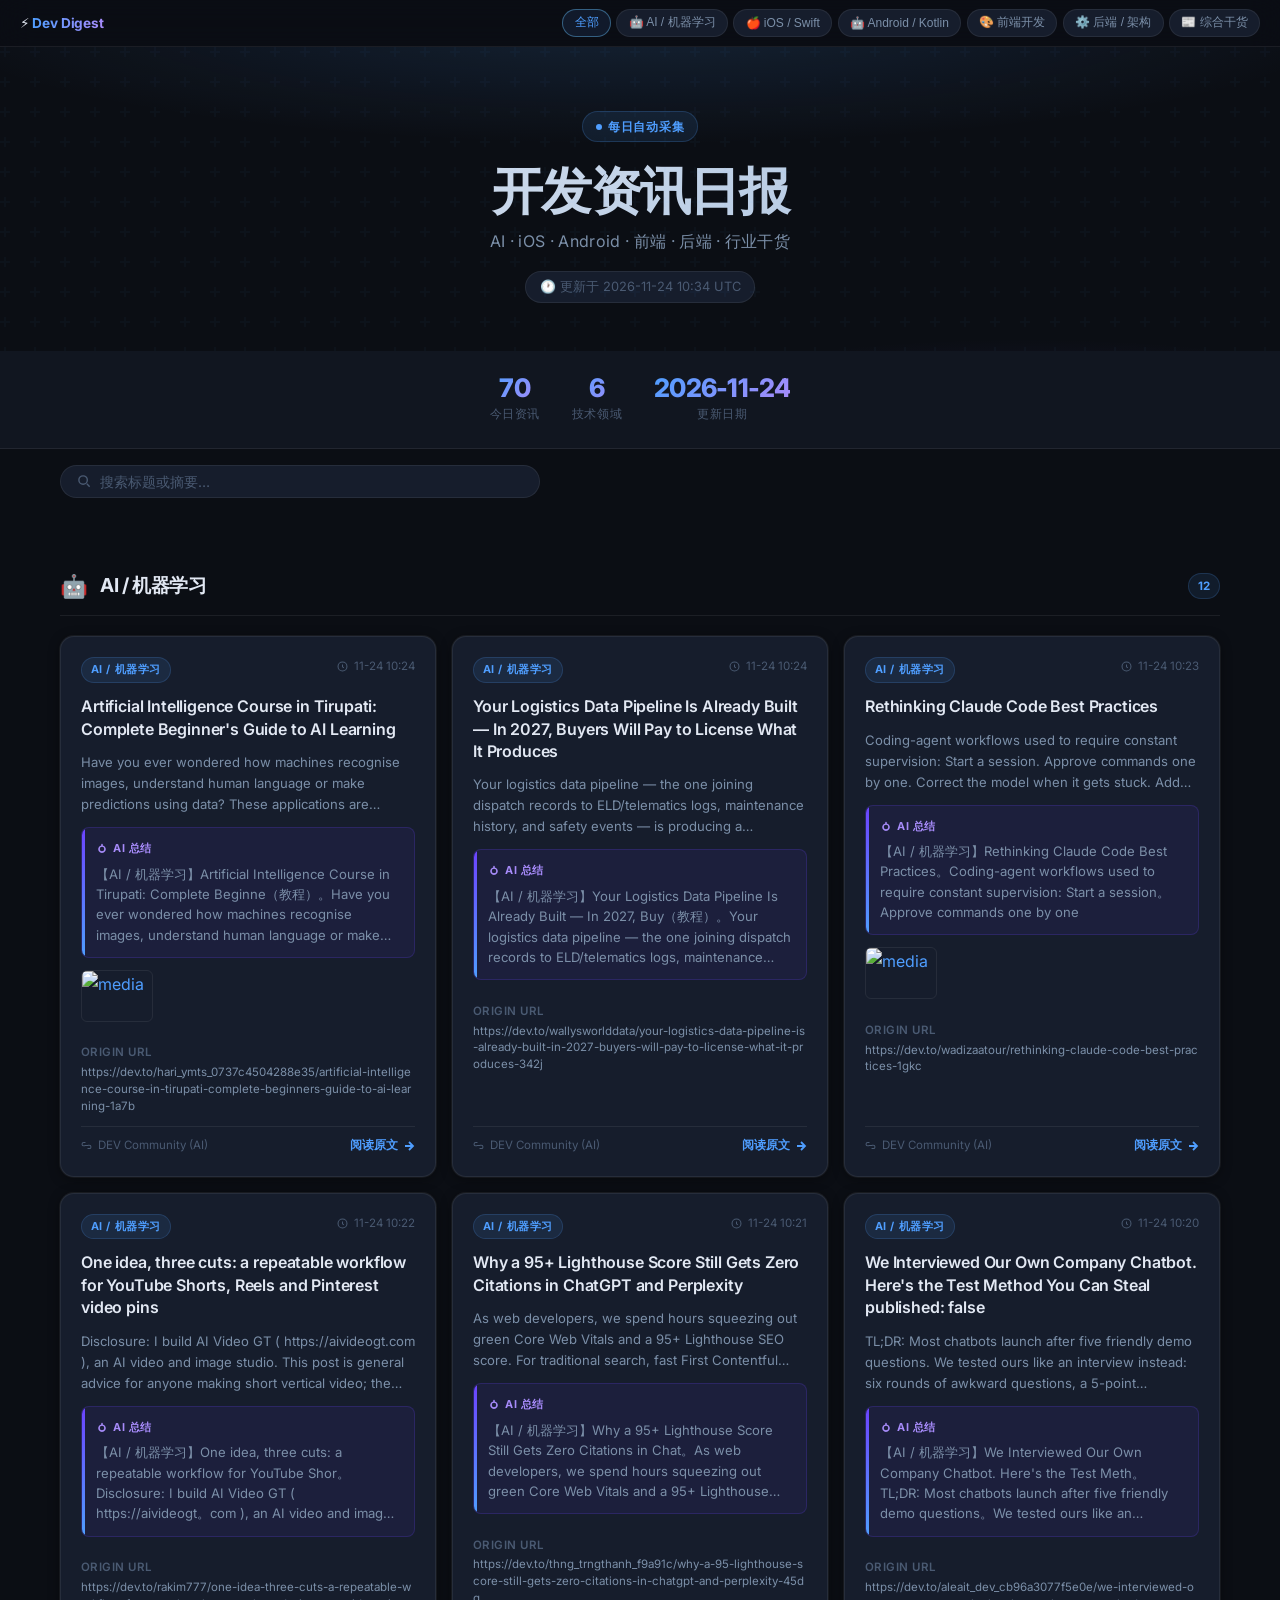
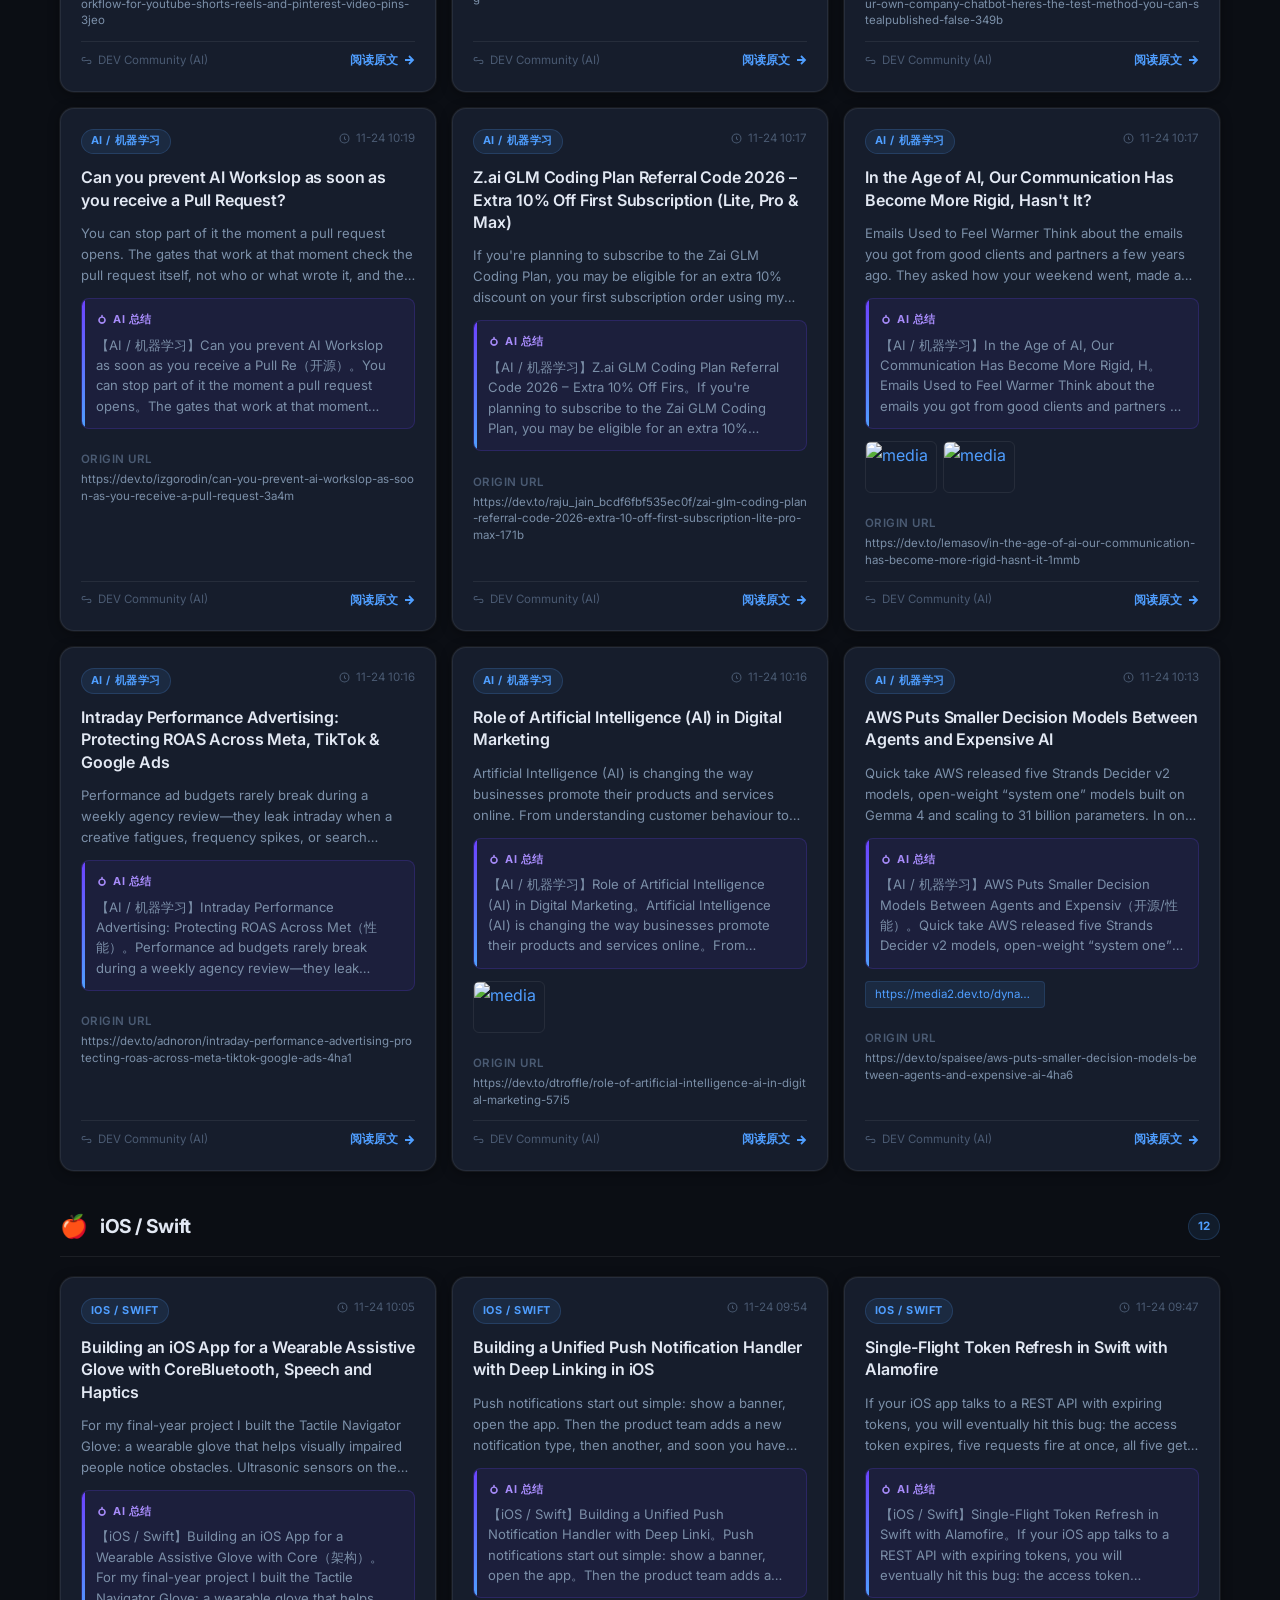
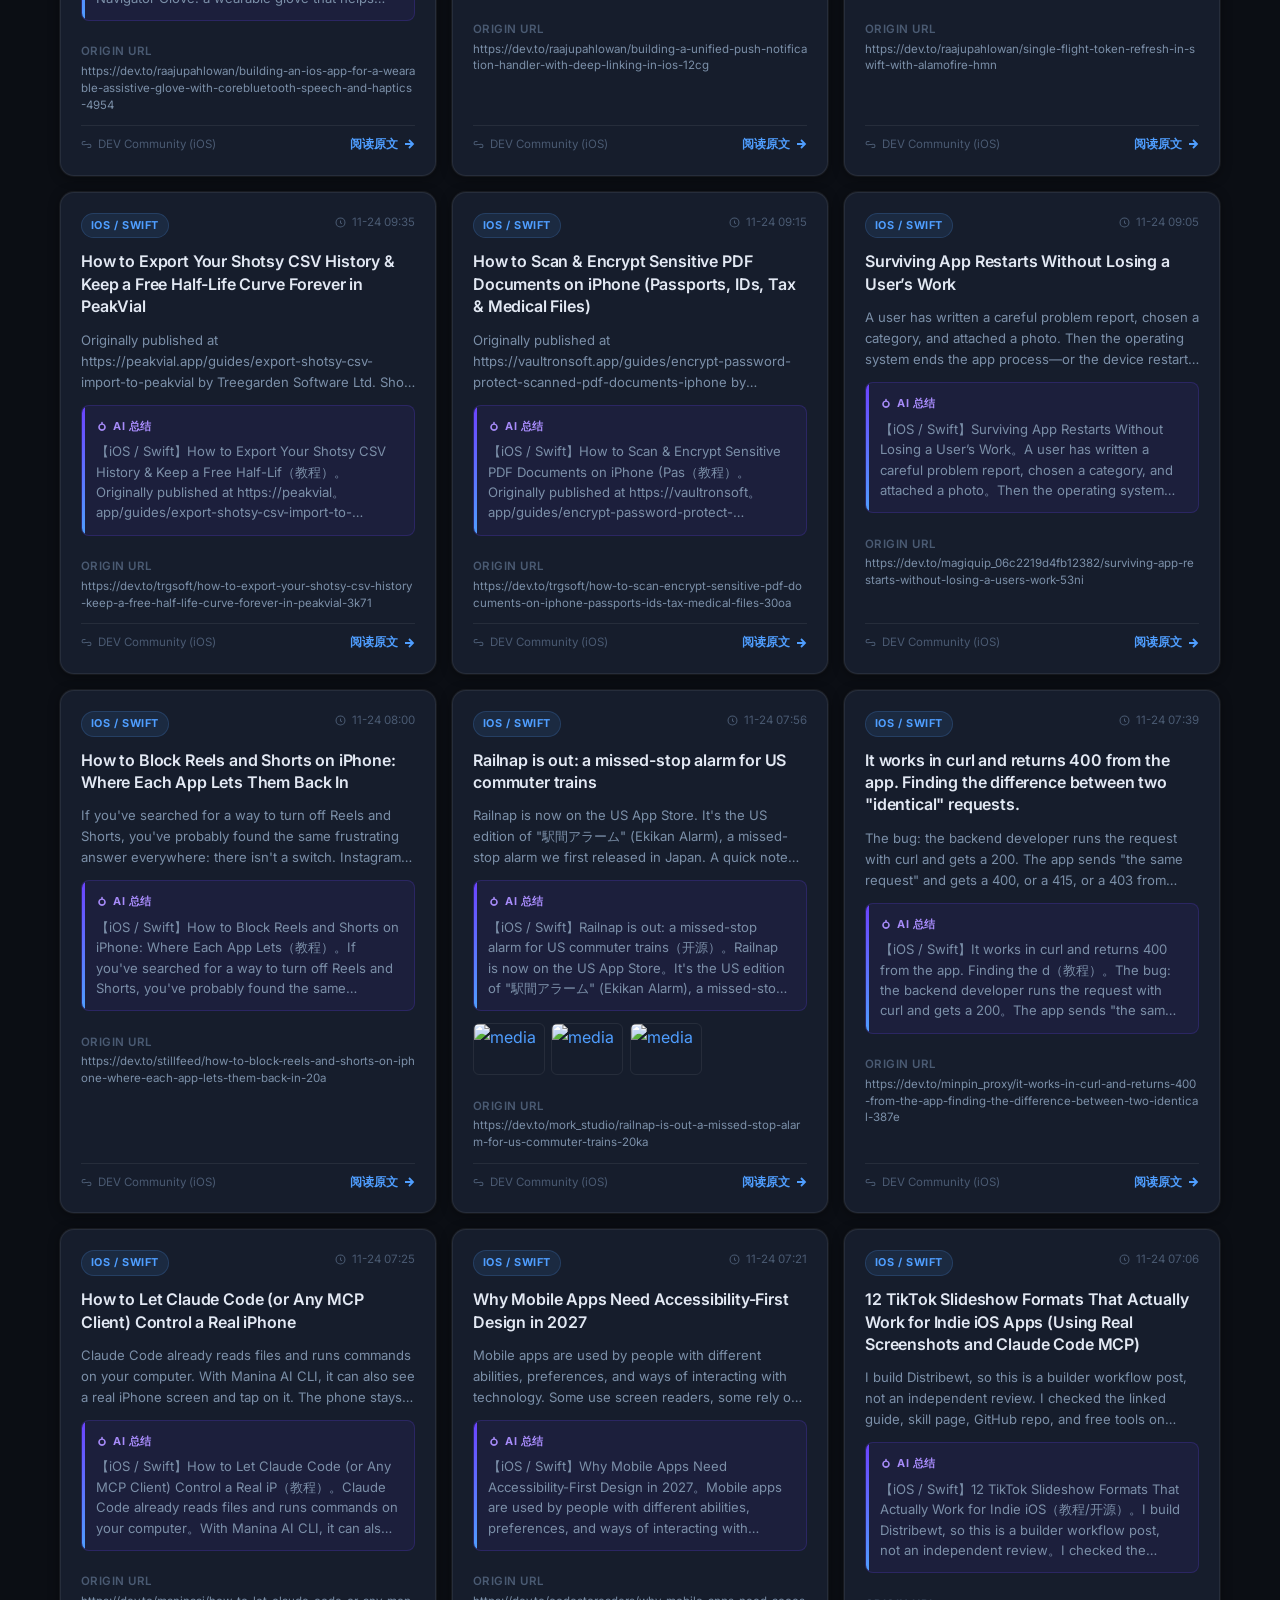
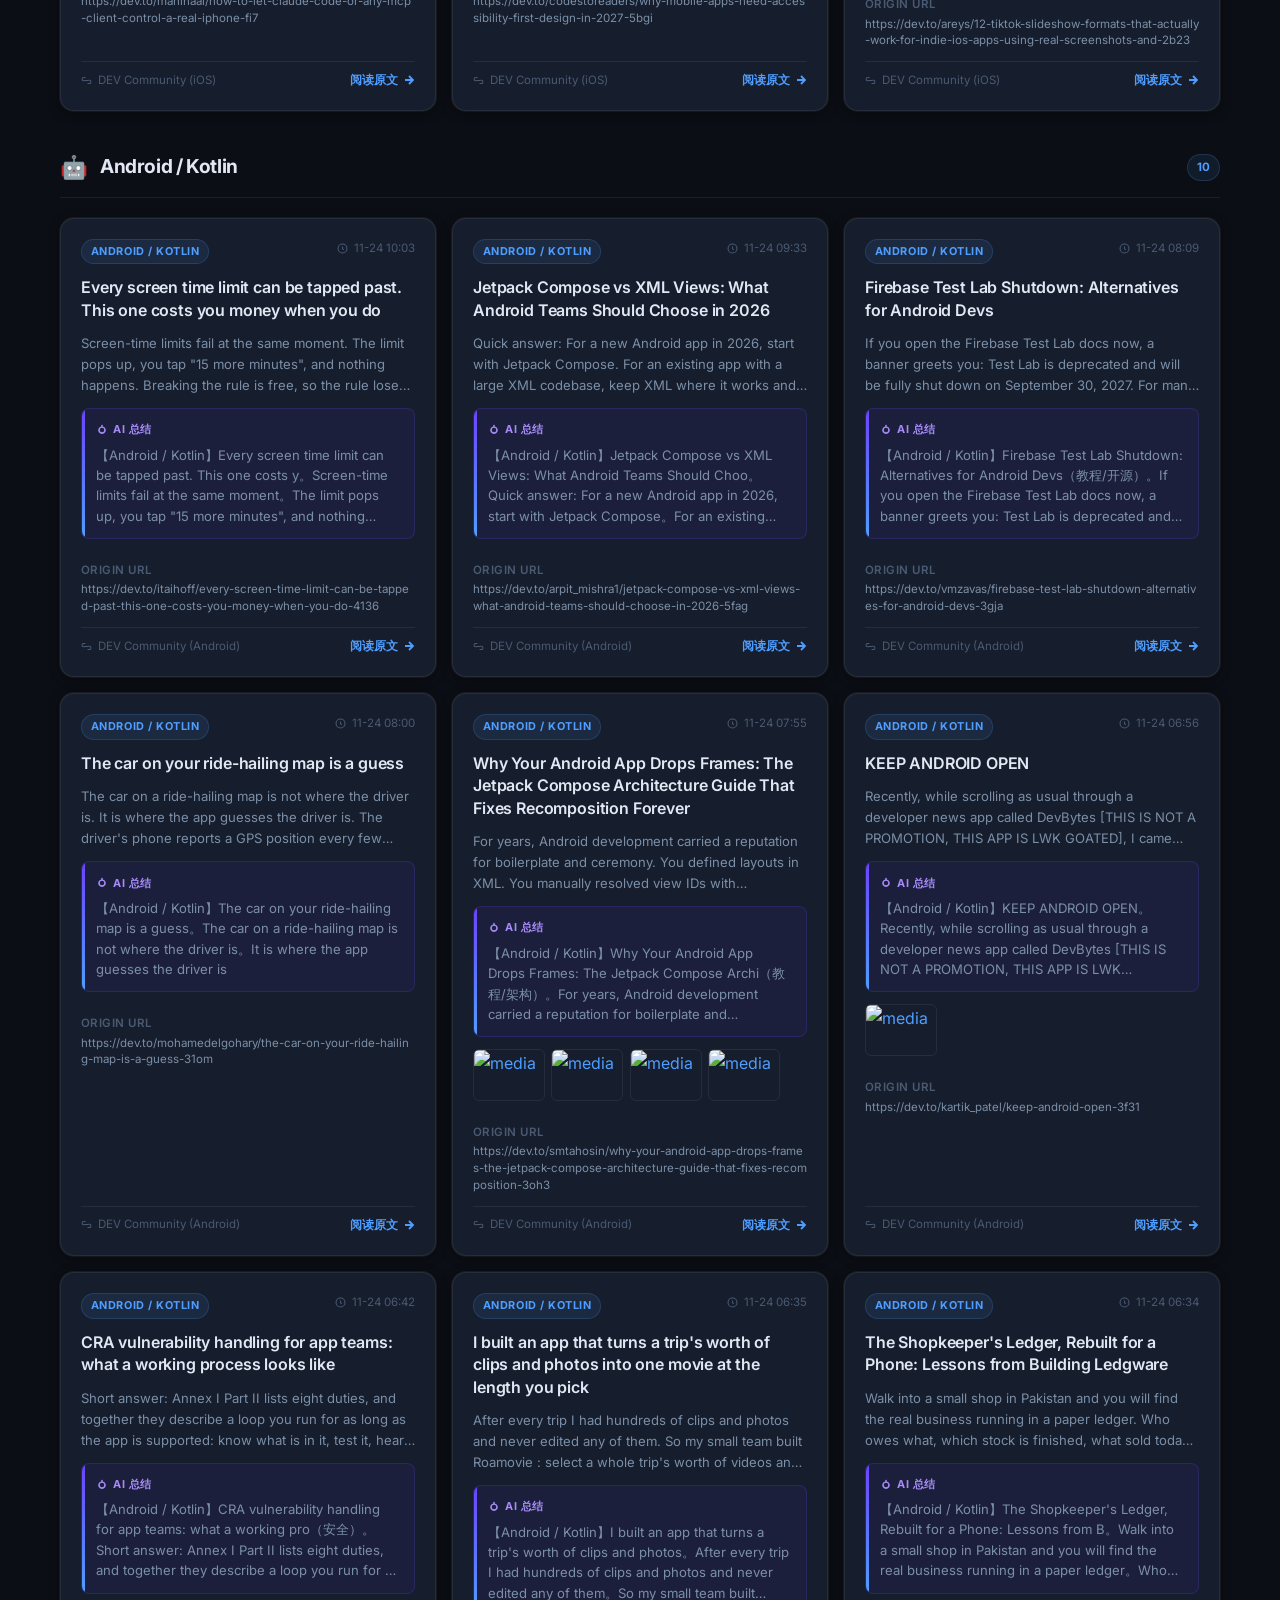
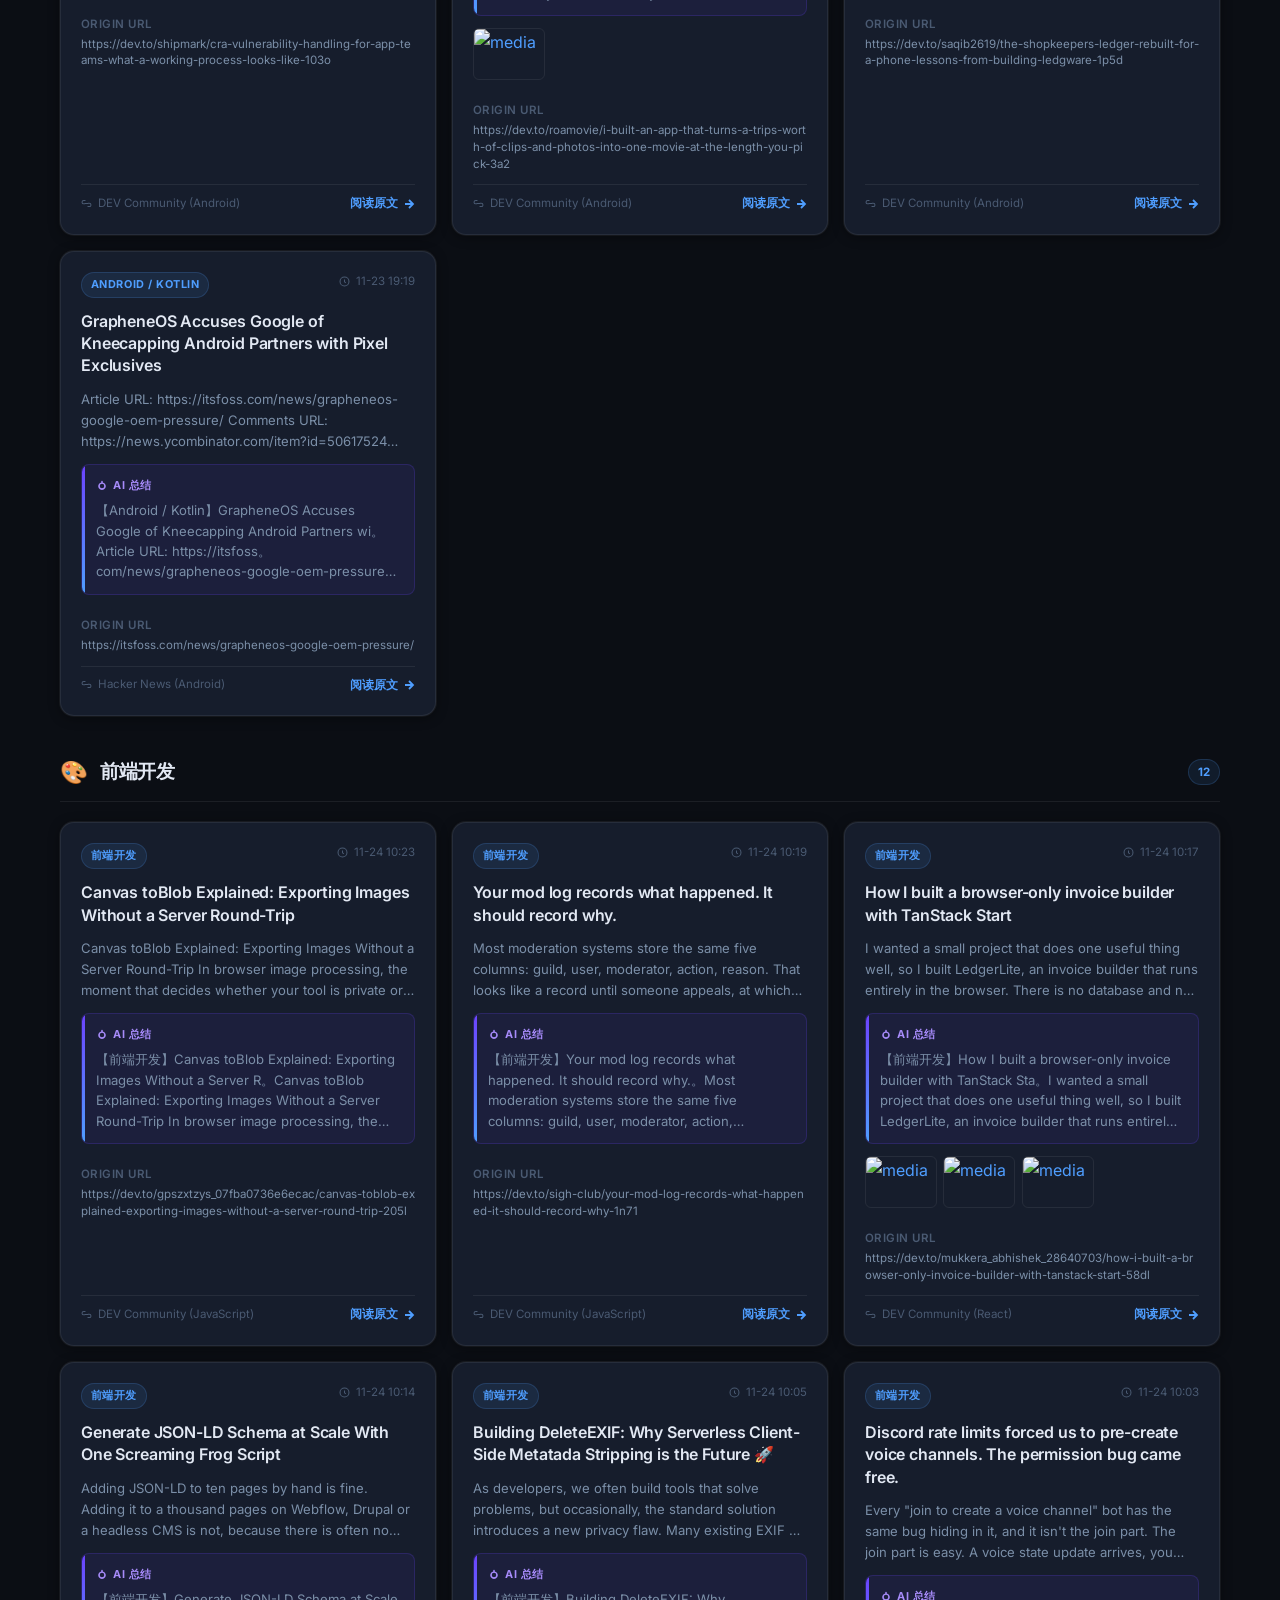
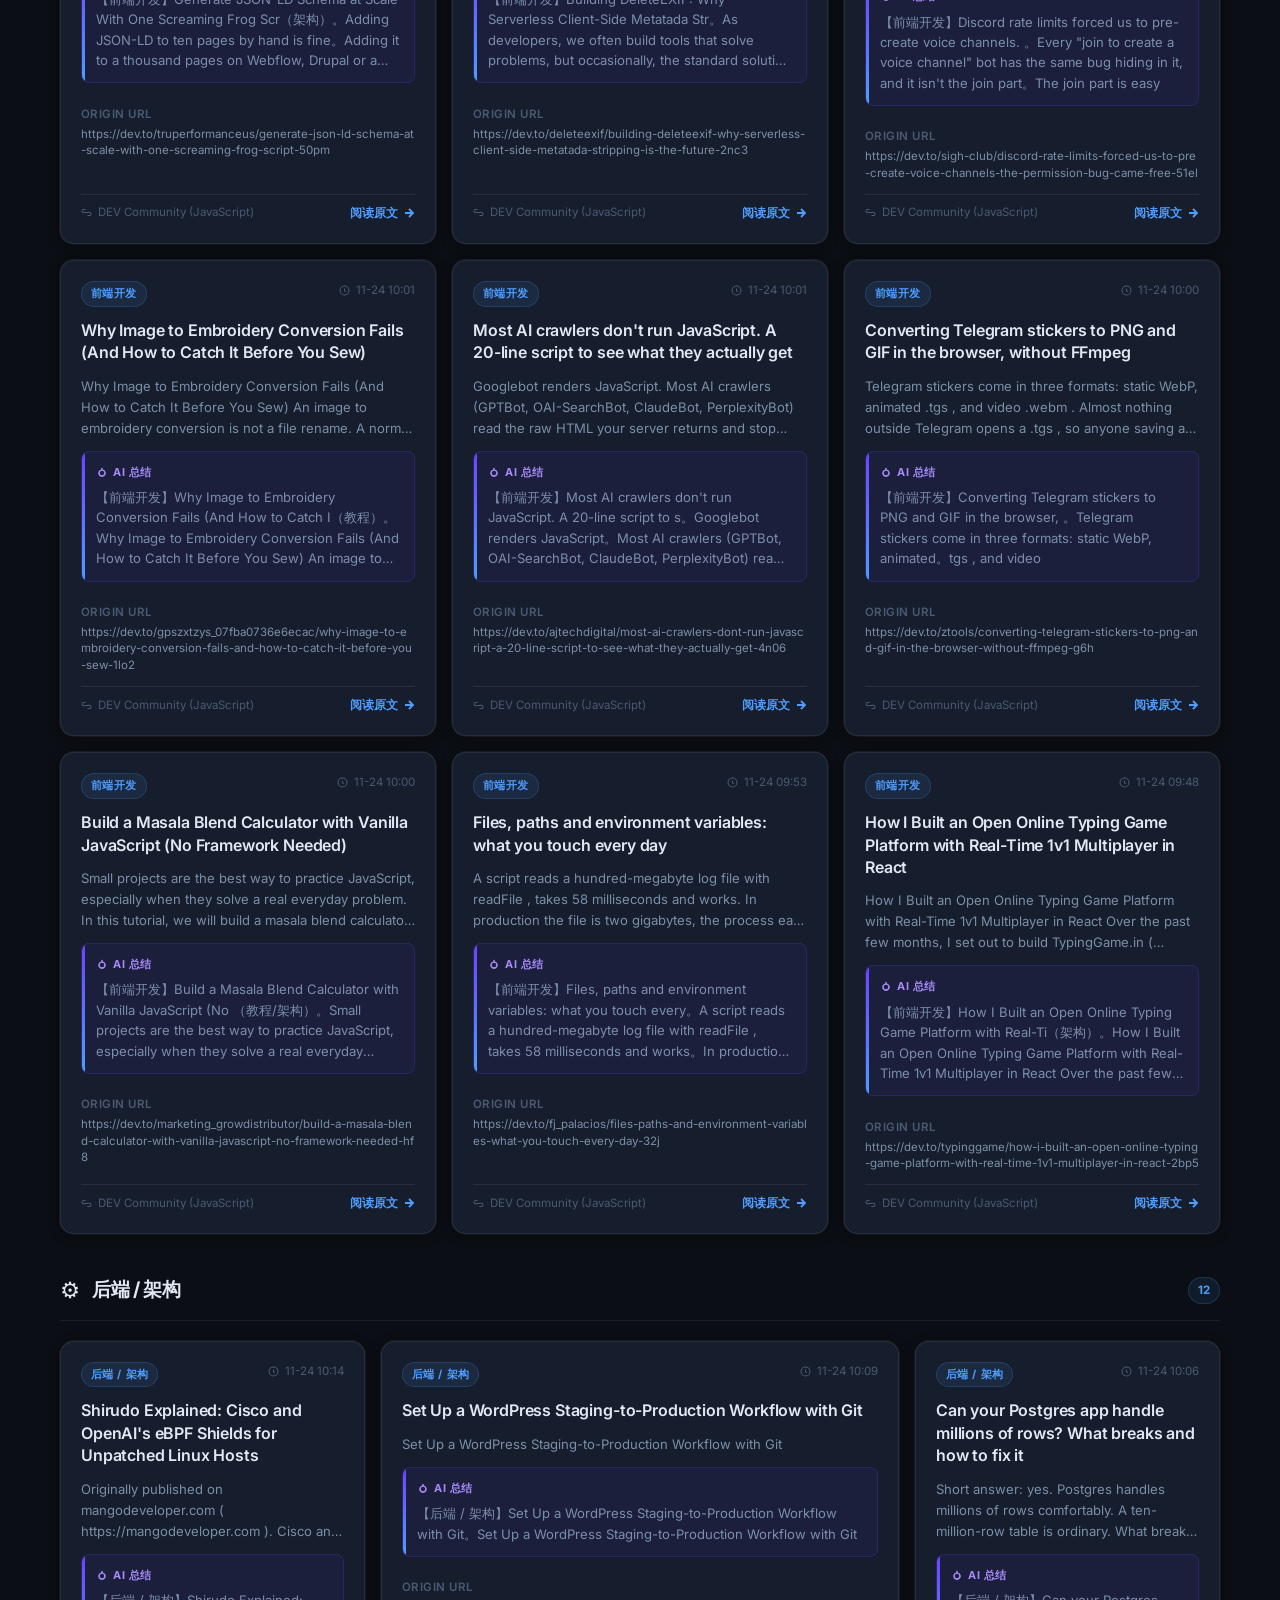
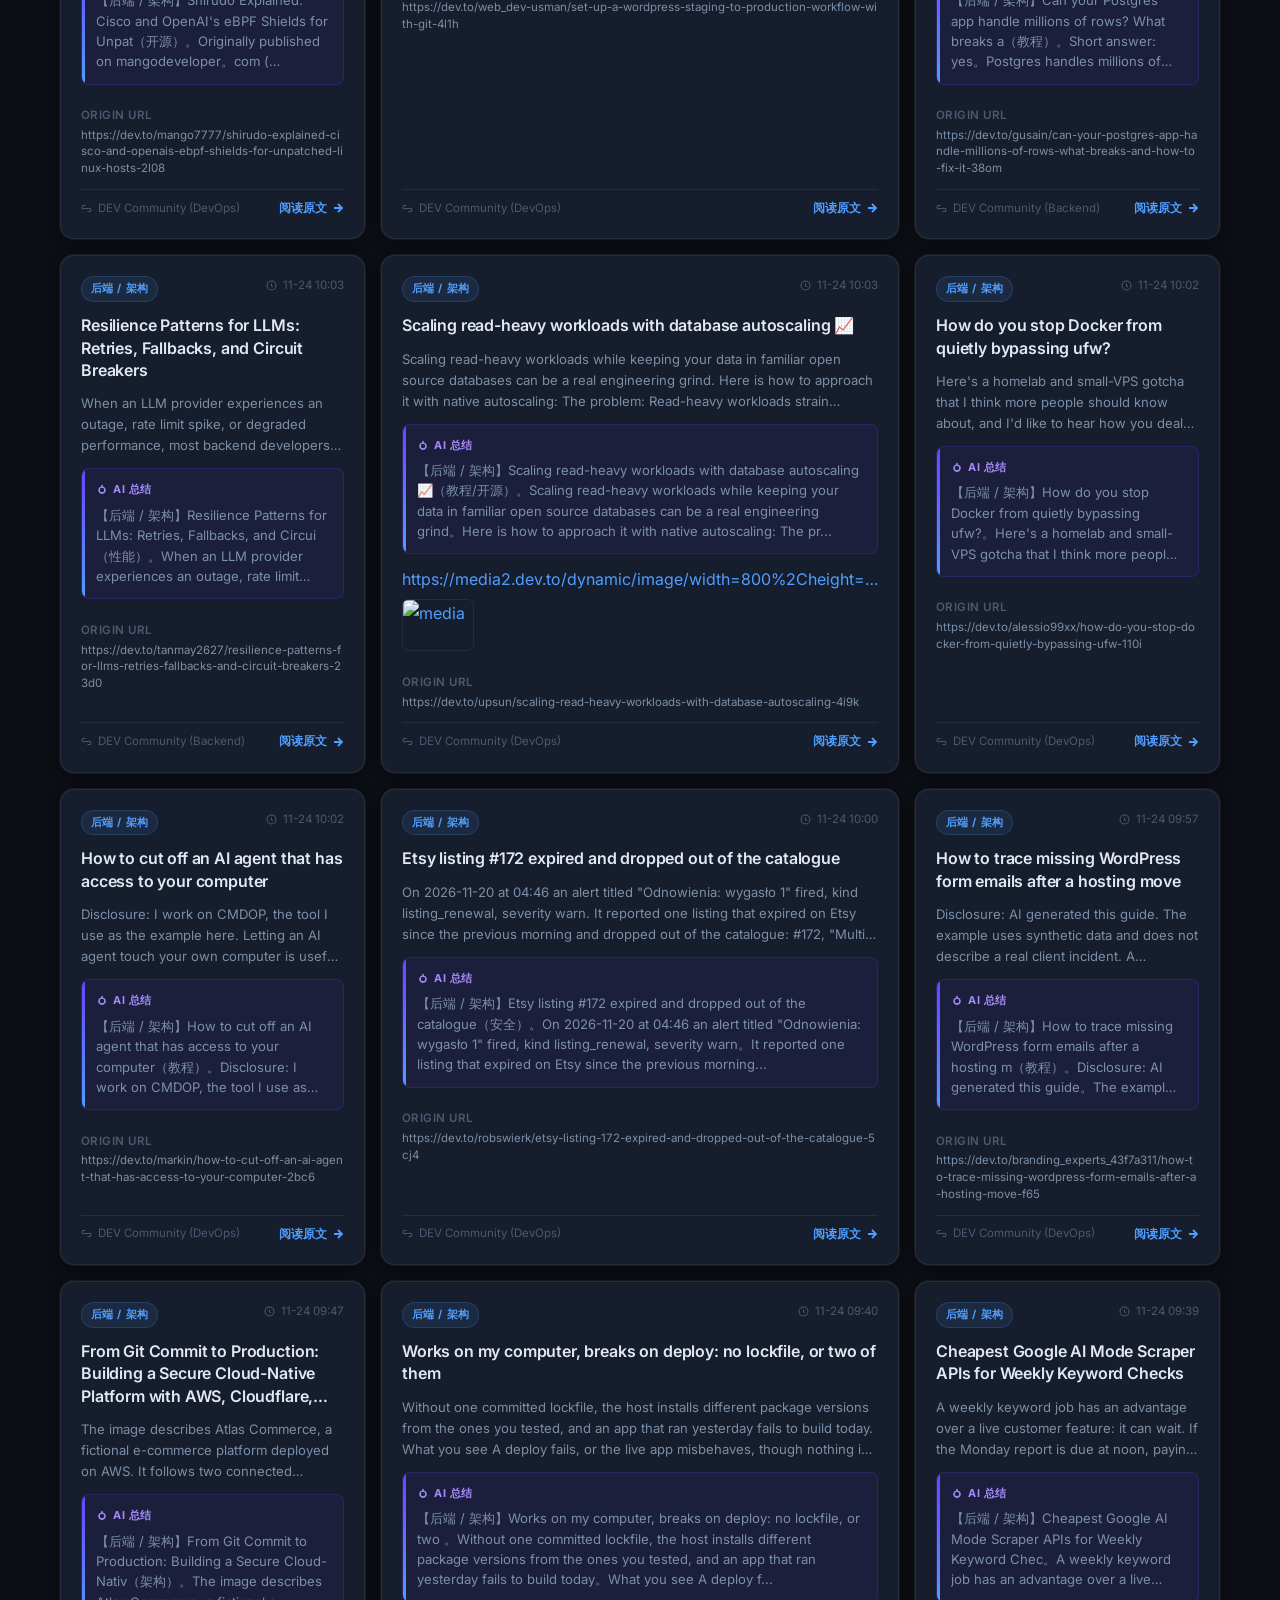
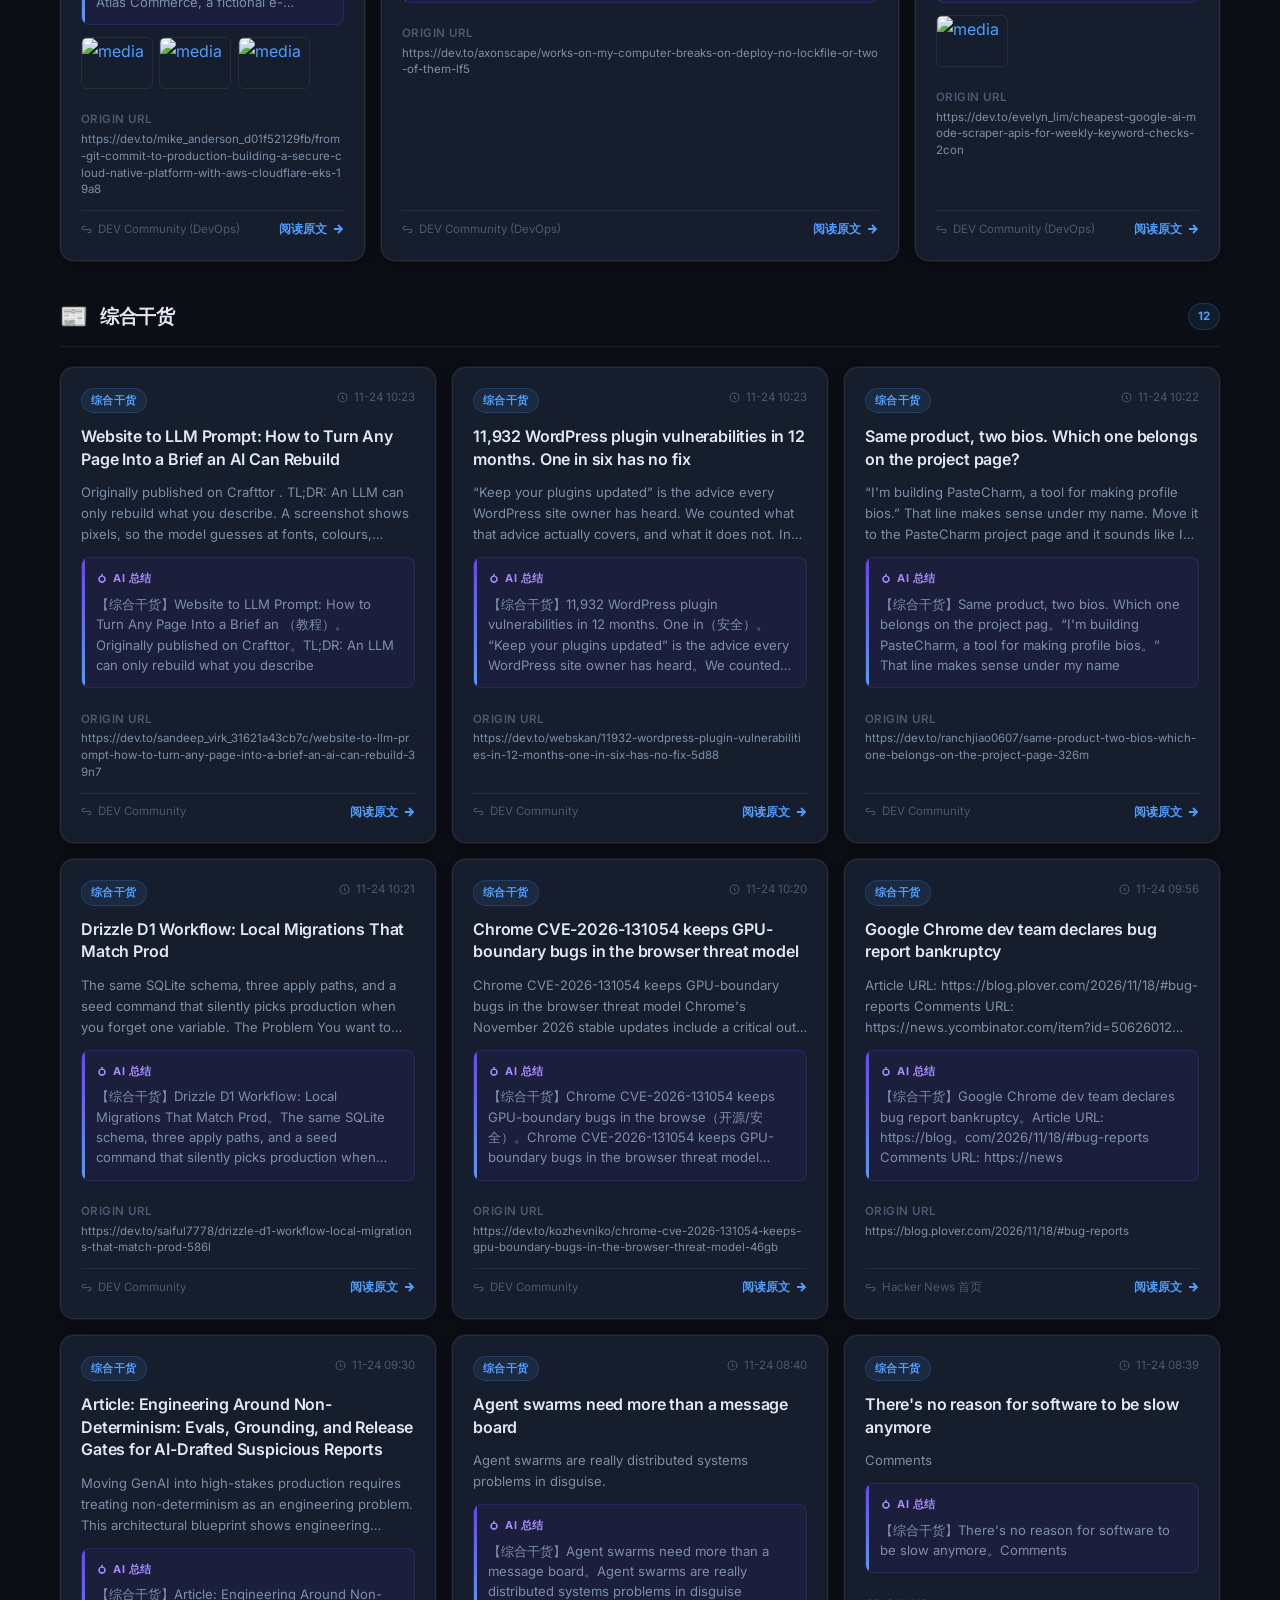
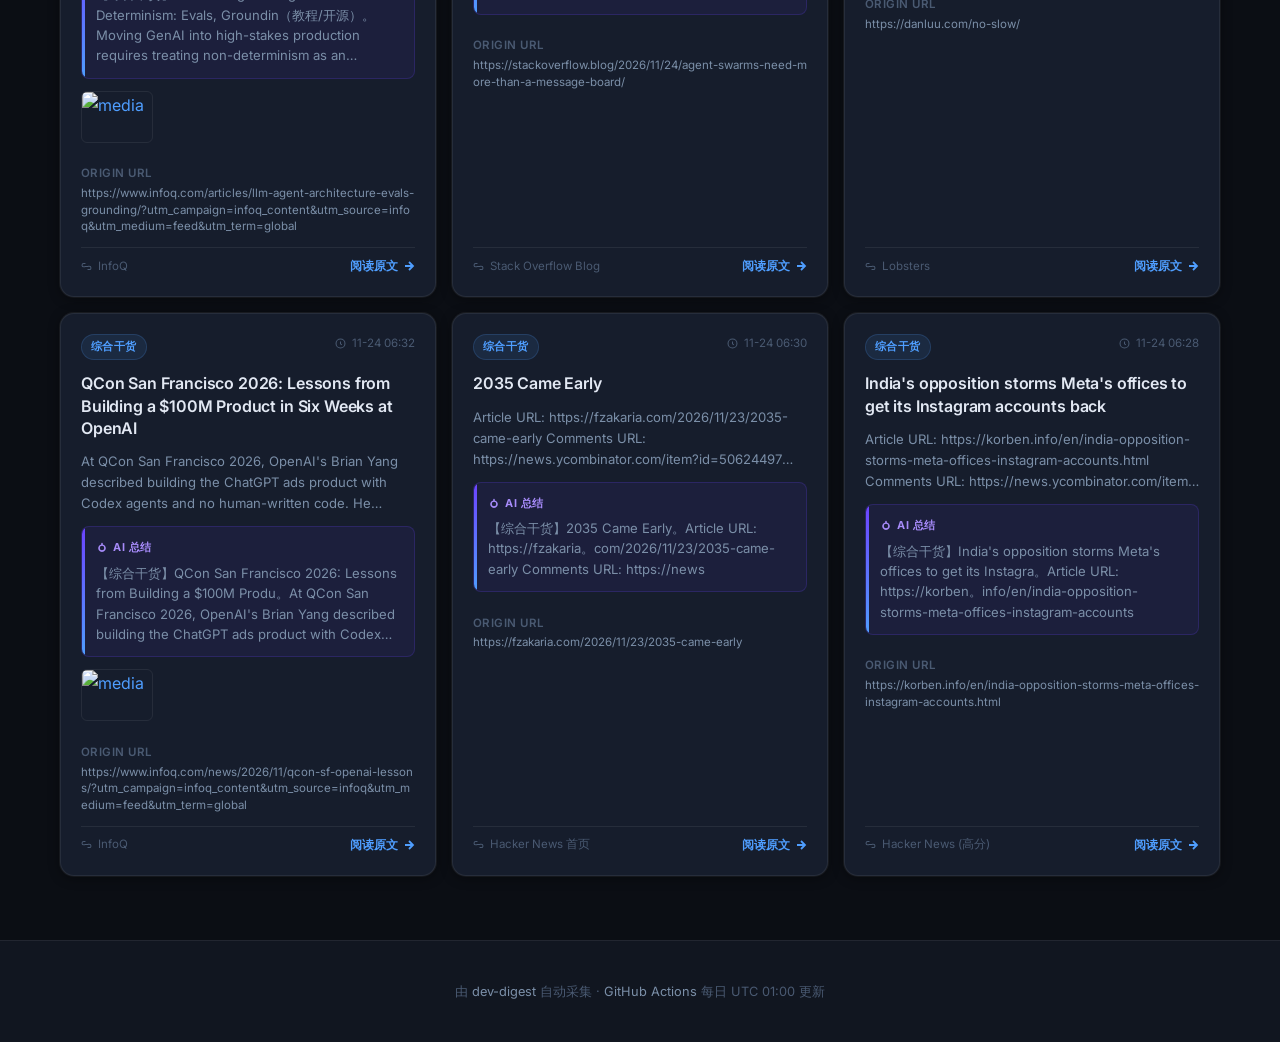
==== commit 12f8775b: "chore(digest): update daily dev news 2026-11-24" ====
--- a/docs/index.html
+++ b/docs/index.html
@@ -3,7 +3,7 @@
 <head>
   <meta charset="utf-8" />
   <meta name="viewport" content="width=device-width, initial-scale=1" />
-  <title>开发资讯日报 · 2026-11-23</title>
+  <title>开发资讯日报 · 2026-11-24</title>
   <meta name="description" content="AI、iOS、Android、前端、后端等领域每日开发技巧与行业干货聚合" />
   <link rel="preconnect" href="https://fonts.googleapis.com" />
   <link rel="preconnect" href="https://fonts.gstatic.com" crossorigin />
@@ -26,7 +26,7 @@
     <h1>开发资讯日报</h1>
     <p class="subtitle">AI · iOS · Android · 前端 · 后端 · 行业干货</p>
     <p class="updated">
-      🕐 更新于 2026-11-23 08:25 UTC
+      🕐 更新于 2026-11-24 10:34 UTC
     </p>
   </header>
 
@@ -40,7 +40,7 @@
       <div class="label">技术领域</div>
     </div>
     <div class="stat-item">
-      <div class="num">2026-11-23</div>
+      <div class="num">2026-11-24</div>
       <div class="label">更新日期</div>
     </div>
   </div>
@@ -64,278 +64,278 @@
         </div>
         <div class="grid" id="grid-ai">
           
-        <article class="card" data-category="ai" data-title="envoy gateway vs traefik vs nginx: high-throughput kubernetes ingress &amp; dynamic configuration" data-text="envoy gateway vs traefik vs nginx: high-throughput kubernetes ingress &amp; dynamic configuration executive summary &amp">
+        <article class="card" data-category="ai" data-title="artificial intelligence course in tirupati: complete beginner&#x27;s guide to ai learning" data-text="have you ever wondered how machines recognise images, understand human language or make predictions using data? these ap">
           <div class="card-top">
             <span class="badge">AI / 机器学习</span>
-            <span class="card-meta"><svg viewBox="0 0 16 16" fill="none" stroke="currentColor" stroke-width="1.5"><circle cx="8" cy="8" r="6.5"/><path d="M8 5v3.5l2 1.5"/></svg> 11-23 08:16</span>
-          </div>
-          <h3 class="title"><a href="https://dev.to/grfdsasdvef/envoy-gateway-vs-traefik-vs-nginx-high-throughput-kubernetes-ingress-dynamic-configuration-iob" target="_blank" rel="noopener">Envoy Gateway vs Traefik vs NGINX: High-Throughput Kubernetes Ingress &amp; Dynamic Configuration</a></h3>
-          <p class="describe">Envoy Gateway vs Traefik vs NGINX: High-Throughput Kubernetes Ingress &amp; Dynamic Configuration Executive Summary &amp; Decision Matrix All three proxies saturate a 25 Gbps NIC before saturating a single modern core under TLS termination with session resumption — the differentiators at scale are configuration latency, hot-reload behavior, xDS/CRD ecosystem depth, and memory behavior under 100k+ connection churn. Decision Matrix in One Sentence: Run Envoy Gateway if you are building a Gateway-API-native platform serving &gt;50k RPS with gRPC, mTLS, and multi-tenant traffic policy; run Traefik if you ...</p>
-          <div class="ai-box">
-            <div class="ai-label"><svg viewBox="0 0 16 16" fill="currentColor"><path d="M8 1a1 1 0 0 1 1 1v1.268a5 5 0 1 1-2 0V2a1 1 0 0 1 1-1zm0 4a3 3 0 1 0 0 6 3 3 0 0 0 0-6z"/></svg> AI 总结</div>
-            <p>【AI / 机器学习】Envoy Gateway vs Traefik vs NGINX: High-Throughput Kubernete（架构）。Envoy Gateway vs Traefik vs NGINX: High-Throughput Kubernetes Ingress &amp; Dynamic Configuration Executive Summary &amp; Decision Matrix All three proxies saturate a 25 Gbps NIC before...</p>
-          </div>
-          
-          <p class="origin-url" title="原文链接">
-            <span class="origin-label">Origin URL</span>
-            <a href="https://dev.to/grfdsasdvef/envoy-gateway-vs-traefik-vs-nginx-high-throughput-kubernetes-ingress-dynamic-configuration-iob" target="_blank" rel="noopener">https://dev.to/grfdsasdvef/envoy-gateway-vs-traefik-vs-nginx-high-throughput-kubernetes-ingress-dynamic-configuration-iob</a>
+            <span class="card-meta"><svg viewBox="0 0 16 16" fill="none" stroke="currentColor" stroke-width="1.5"><circle cx="8" cy="8" r="6.5"/><path d="M8 5v3.5l2 1.5"/></svg> 11-24 10:24</span>
+          </div>
+          <h3 class="title"><a href="https://dev.to/hari_ymts_0737c4504288e35/artificial-intelligence-course-in-tirupati-complete-beginners-guide-to-ai-learning-1a7b" target="_blank" rel="noopener">Artificial Intelligence Course in Tirupati: Complete Beginner&#x27;s Guide to AI Learning</a></h3>
+          <p class="describe">Have you ever wondered how machines recognise images, understand human language or make predictions using data? These applications are powered by Artificial Intelligence (AI), one of the most important technologies shaping modern industries. For students, fresh graduates and beginners, learning AI can open opportunities to develop valuable technical skills. Artificial Intelligence Courses in Tirupati help learners build essential skills in Python programming, Machine Learning, Deep Learning and real-world AI applications. This guide explains what you can learn, which skills matter and how t...</p>
+          <div class="ai-box">
+            <div class="ai-label"><svg viewBox="0 0 16 16" fill="currentColor"><path d="M8 1a1 1 0 0 1 1 1v1.268a5 5 0 1 1-2 0V2a1 1 0 0 1 1-1zm0 4a3 3 0 1 0 0 6 3 3 0 0 0 0-6z"/></svg> AI 总结</div>
+            <p>【AI / 机器学习】Artificial Intelligence Course in Tirupati: Complete Beginne（教程）。Have you ever wondered how machines recognise images, understand human language or make predictions using data。These applications are powered by Artificial Intelligence (AI), on...</p>
+          </div>
+          <div class="media"><a href="https://media2.dev.to/dynamic/image/width=800%2Cheight=%2Cfit=scale-down%2Cgravity=auto%2Cformat=auto/https%3A%2F%2Fdev-to-uploads.s3.us-east-2.amazonaws.com%2Fuploads%2Farticles%2Fp0y3z3ktqcizb9ggiboo.jpg" target="_blank" rel="noopener"><img src="https://media2.dev.to/dynamic/image/width=800%2Cheight=%2Cfit=scale-down%2Cgravity=auto%2Cformat=auto/https%3A%2F%2Fdev-to-uploads.s3.us-east-2.amazonaws.com%2Fuploads%2Farticles%2Fp0y3z3ktqcizb9ggiboo.jpg" alt="media" loading="lazy" /></a></div>
+          <p class="origin-url" title="原文链接">
+            <span class="origin-label">Origin URL</span>
+            <a href="https://dev.to/hari_ymts_0737c4504288e35/artificial-intelligence-course-in-tirupati-complete-beginners-guide-to-ai-learning-1a7b" target="_blank" rel="noopener">https://dev.to/hari_ymts_0737c4504288e35/artificial-intelligence-course-in-tirupati-complete-beginners-guide-to-ai-learning-1a7b</a>
           </p>
           <div class="card-footer">
             <span class="card-meta" style="margin-right:auto"><svg viewBox="0 0 16 16" fill="none" stroke="currentColor" stroke-width="1.5"><path d="M6.5 3.5H4A2.5 2.5 0 0 0 4 8.5h2"/><path d="M9.5 12.5H12A2.5 2.5 0 0 0 12 7.5h-2"/><line x1="5.5" y1="8" x2="10.5" y2="8"/></svg> DEV Community (AI)</span>
-            <a class="read-link" href="https://dev.to/grfdsasdvef/envoy-gateway-vs-traefik-vs-nginx-high-throughput-kubernetes-ingress-dynamic-configuration-iob" target="_blank" rel="noopener">
-              阅读原文 <svg viewBox="0 0 12 12" fill="none" stroke="currentColor" stroke-width="1.8"><path d="M2 6h8M6 2l4 4-4 4"/></svg>
-            </a>
-          </div>
-        </article>
-        <article class="card" data-category="ai" data-title="bessent softens on huang return as nvidia board resists" data-text="scott bessent’s latest comments ease one source of political opposition to jensen huang’s return, but nvidia’s board has">
+            <a class="read-link" href="https://dev.to/hari_ymts_0737c4504288e35/artificial-intelligence-course-in-tirupati-complete-beginners-guide-to-ai-learning-1a7b" target="_blank" rel="noopener">
+              阅读原文 <svg viewBox="0 0 12 12" fill="none" stroke="currentColor" stroke-width="1.8"><path d="M2 6h8M6 2l4 4-4 4"/></svg>
+            </a>
+          </div>
+        </article>
+        <article class="card" data-category="ai" data-title="your logistics data pipeline is already built — in 2027, buyers will pay to license what it produces" data-text="your logistics data pipeline — the one joining dispatch records to eld/telematics logs, maintenance history, and safety ">
           <div class="card-top">
             <span class="badge">AI / 机器学习</span>
-            <span class="card-meta"><svg viewBox="0 0 16 16" fill="none" stroke="currentColor" stroke-width="1.5"><circle cx="8" cy="8" r="6.5"/><path d="M8 5v3.5l2 1.5"/></svg> 11-23 08:15</span>
-          </div>
-          <h3 class="title"><a href="https://dev.to/jimclydegm/bessent-softens-on-huang-return-as-nvidia-board-resists-1jaj" target="_blank" rel="noopener">Bessent Softens on Huang Return as Nvidia Board Resists</a></h3>
-          <p class="describe">Scott Bessent’s latest comments ease one source of political opposition to Jensen Huang’s return, but Nvidia’s board has given no public indication that its position has changed. Treasury Secretary Scott Bessent has softened his stance on Jensen Huang returning as Nvidia’s CEO. He moved from calling for outside leadership to focusing on who bears responsibility for possible export-control failures. Speaking on CBS’s Face the Nation on November 22, 2026 , Bessent said officials needed to determine “where the buck stops” before judging a potential return. He did not endorse reinstating Huang,...</p>
-          <div class="ai-box">
-            <div class="ai-label"><svg viewBox="0 0 16 16" fill="currentColor"><path d="M8 1a1 1 0 0 1 1 1v1.268a5 5 0 1 1-2 0V2a1 1 0 0 1 1-1zm0 4a3 3 0 1 0 0 6 3 3 0 0 0 0-6z"/></svg> AI 总结</div>
-            <p>【AI / 机器学习】Bessent Softens on Huang Return as Nvidia Board Resists。Scott Bessent’s latest comments ease one source of political opposition to Jensen Huang’s return, but Nvidia’s board has given no public indication that its position has changed...</p>
-          </div>
-          <div class="media"><a href="https://media2.dev.to/dynamic/image/width=800%2Cheight=%2Cfit=scale-down%2Cgravity=auto/https%3A%2F%2Fdev-to-uploads.s3.us-east-2.amazonaws.com%2Fuploads%2Farticles%2Fa1rx0ar7qtufmkb6renp.webp" target="_blank" rel="noopener"><img src="https://media2.dev.to/dynamic/image/width=800%2Cheight=%2Cfit=scale-down%2Cgravity=auto/https%3A%2F%2Fdev-to-uploads.s3.us-east-2.amazonaws.com%2Fuploads%2Farticles%2Fa1rx0ar7qtufmkb6renp.webp" alt="media" loading="lazy" /></a></div>
-          <p class="origin-url" title="原文链接">
-            <span class="origin-label">Origin URL</span>
-            <a href="https://dev.to/jimclydegm/bessent-softens-on-huang-return-as-nvidia-board-resists-1jaj" target="_blank" rel="noopener">https://dev.to/jimclydegm/bessent-softens-on-huang-return-as-nvidia-board-resists-1jaj</a>
+            <span class="card-meta"><svg viewBox="0 0 16 16" fill="none" stroke="currentColor" stroke-width="1.5"><circle cx="8" cy="8" r="6.5"/><path d="M8 5v3.5l2 1.5"/></svg> 11-24 10:24</span>
+          </div>
+          <h3 class="title"><a href="https://dev.to/wallysworlddata/your-logistics-data-pipeline-is-already-built-in-2027-buyers-will-pay-to-license-what-it-produces-342j" target="_blank" rel="noopener">Your Logistics Data Pipeline Is Already Built — In 2027, Buyers Will Pay to License What It Produces</a></h3>
+          <p class="describe">Your logistics data pipeline — the one joining dispatch records to ELD/telematics logs, maintenance history, and safety events — is producing a licensable dataset every day, whether anyone at your company calls it that or not. I publish DataWorth guides on what business records actually license for. This one is for the engineers and ops leads sitting on freight data, because the deals below were not won by the companies with the most data. They were won by the companies whose records were joined up . The published deals, so we&#x27;re working from facts Almost no buyer publishes a price list, an...</p>
+          <div class="ai-box">
+            <div class="ai-label"><svg viewBox="0 0 16 16" fill="currentColor"><path d="M8 1a1 1 0 0 1 1 1v1.268a5 5 0 1 1-2 0V2a1 1 0 0 1 1-1zm0 4a3 3 0 1 0 0 6 3 3 0 0 0 0-6z"/></svg> AI 总结</div>
+            <p>【AI / 机器学习】Your Logistics Data Pipeline Is Already Built — In 2027, Buy（教程）。Your logistics data pipeline — the one joining dispatch records to ELD/telematics logs, maintenance history, and safety events — is producing a licensable dataset every day, whe...</p>
+          </div>
+          
+          <p class="origin-url" title="原文链接">
+            <span class="origin-label">Origin URL</span>
+            <a href="https://dev.to/wallysworlddata/your-logistics-data-pipeline-is-already-built-in-2027-buyers-will-pay-to-license-what-it-produces-342j" target="_blank" rel="noopener">https://dev.to/wallysworlddata/your-logistics-data-pipeline-is-already-built-in-2027-buyers-will-pay-to-license-what-it-produces-342j</a>
           </p>
           <div class="card-footer">
             <span class="card-meta" style="margin-right:auto"><svg viewBox="0 0 16 16" fill="none" stroke="currentColor" stroke-width="1.5"><path d="M6.5 3.5H4A2.5 2.5 0 0 0 4 8.5h2"/><path d="M9.5 12.5H12A2.5 2.5 0 0 0 12 7.5h-2"/><line x1="5.5" y1="8" x2="10.5" y2="8"/></svg> DEV Community (AI)</span>
-            <a class="read-link" href="https://dev.to/jimclydegm/bessent-softens-on-huang-return-as-nvidia-board-resists-1jaj" target="_blank" rel="noopener">
-              阅读原文 <svg viewBox="0 0 12 12" fill="none" stroke="currentColor" stroke-width="1.8"><path d="M2 6h8M6 2l4 4-4 4"/></svg>
-            </a>
-          </div>
-        </article>
-        <article class="card" data-category="ai" data-title="how i work across multiple ai tools" data-text="one developer, three ais, one shared context — the practical setup part 2 (the practice) of the english companion articl">
+            <a class="read-link" href="https://dev.to/wallysworlddata/your-logistics-data-pipeline-is-already-built-in-2027-buyers-will-pay-to-license-what-it-produces-342j" target="_blank" rel="noopener">
+              阅读原文 <svg viewBox="0 0 12 12" fill="none" stroke="currentColor" stroke-width="1.8"><path d="M2 6h8M6 2l4 4-4 4"/></svg>
+            </a>
+          </div>
+        </article>
+        <article class="card" data-category="ai" data-title="rethinking claude code best practices" data-text="coding-agent workflows used to require constant supervision: start a session. approve commands one by one. correct the m">
           <div class="card-top">
             <span class="badge">AI / 机器学习</span>
-            <span class="card-meta"><svg viewBox="0 0 16 16" fill="none" stroke="currentColor" stroke-width="1.5"><circle cx="8" cy="8" r="6.5"/><path d="M8 5v3.5l2 1.5"/></svg> 11-23 08:15</span>
-          </div>
-          <h3 class="title"><a href="https://dev.to/ahousecreate/how-i-work-across-multiple-ai-tools-478h" target="_blank" rel="noopener">How I Work Across Multiple AI Tools</a></h3>
-          <p class="describe">One developer, three AIs, one shared context — the practical setup Part 2 (the practice) of the English companion article to My AI Memory Kit. Part 1, &quot;Why AI Memory Matters,&quot; covers the value. This part describes my own working setup and experience; where something is a possibility rather than a verified result, it is stated as such. The AI development team I actually use I develop solo, using several AIs for different roles. The core three are ChatGPT (specification and decisions), Codex (implementation), and Muse (audit). Which AI I use changes with the stage of development — and so that...</p>
-          <div class="ai-box">
-            <div class="ai-label"><svg viewBox="0 0 16 16" fill="currentColor"><path d="M8 1a1 1 0 0 1 1 1v1.268a5 5 0 1 1-2 0V2a1 1 0 0 1 1-1zm0 4a3 3 0 1 0 0 6 3 3 0 0 0 0-6z"/></svg> AI 总结</div>
-            <p>【AI / 机器学习】How I Work Across Multiple AI Tools。One developer, three AIs, one shared context — the practical setup Part 2 (the practice) of the English companion article to My AI Memory Kit。Part 1, &quot;Why AI Memory Matters,&quot; co...</p>
-          </div>
-          
-          <p class="origin-url" title="原文链接">
-            <span class="origin-label">Origin URL</span>
-            <a href="https://dev.to/ahousecreate/how-i-work-across-multiple-ai-tools-478h" target="_blank" rel="noopener">https://dev.to/ahousecreate/how-i-work-across-multiple-ai-tools-478h</a>
+            <span class="card-meta"><svg viewBox="0 0 16 16" fill="none" stroke="currentColor" stroke-width="1.5"><circle cx="8" cy="8" r="6.5"/><path d="M8 5v3.5l2 1.5"/></svg> 11-24 10:23</span>
+          </div>
+          <h3 class="title"><a href="https://dev.to/wadizaatour/rethinking-claude-code-best-practices-1gkc" target="_blank" rel="noopener">Rethinking Claude Code Best Practices</a></h3>
+          <p class="describe">Coding-agent workflows used to require constant supervision: Start a session. Approve commands one by one. Correct the model when it gets stuck. Add another warning to CLAUDE.md . Review every change manually. That made sense when sessions were short and models needed frequent steering. But as coding models become better at understanding repositories, running tests, and working for longer periods, this workflow starts to look like a bottleneck. In her talk “Rethinking Claude Code Best Practices” , Lydia Hallie argues that developers should move up a level: spend less time supervising every ...</p>
+          <div class="ai-box">
+            <div class="ai-label"><svg viewBox="0 0 16 16" fill="currentColor"><path d="M8 1a1 1 0 0 1 1 1v1.268a5 5 0 1 1-2 0V2a1 1 0 0 1 1-1zm0 4a3 3 0 1 0 0 6 3 3 0 0 0 0-6z"/></svg> AI 总结</div>
+            <p>【AI / 机器学习】Rethinking Claude Code Best Practices。Coding-agent workflows used to require constant supervision: Start a session。Approve commands one by one</p>
+          </div>
+          <div class="media"><a href="https://media2.dev.to/dynamic/image/width=800%2Cheight=%2Cfit=scale-down%2Cgravity=auto%2Cformat=auto/https%3A%2F%2Fdev-to-uploads.s3.us-east-2.amazonaws.com%2Fuploads%2Farticles%2Fwney5s8oaz8skauys01s.png" target="_blank" rel="noopener"><img src="https://media2.dev.to/dynamic/image/width=800%2Cheight=%2Cfit=scale-down%2Cgravity=auto%2Cformat=auto/https%3A%2F%2Fdev-to-uploads.s3.us-east-2.amazonaws.com%2Fuploads%2Farticles%2Fwney5s8oaz8skauys01s.png" alt="media" loading="lazy" /></a></div>
+          <p class="origin-url" title="原文链接">
+            <span class="origin-label">Origin URL</span>
+            <a href="https://dev.to/wadizaatour/rethinking-claude-code-best-practices-1gkc" target="_blank" rel="noopener">https://dev.to/wadizaatour/rethinking-claude-code-best-practices-1gkc</a>
           </p>
           <div class="card-footer">
             <span class="card-meta" style="margin-right:auto"><svg viewBox="0 0 16 16" fill="none" stroke="currentColor" stroke-width="1.5"><path d="M6.5 3.5H4A2.5 2.5 0 0 0 4 8.5h2"/><path d="M9.5 12.5H12A2.5 2.5 0 0 0 12 7.5h-2"/><line x1="5.5" y1="8" x2="10.5" y2="8"/></svg> DEV Community (AI)</span>
-            <a class="read-link" href="https://dev.to/ahousecreate/how-i-work-across-multiple-ai-tools-478h" target="_blank" rel="noopener">
-              阅读原文 <svg viewBox="0 0 12 12" fill="none" stroke="currentColor" stroke-width="1.8"><path d="M2 6h8M6 2l4 4-4 4"/></svg>
-            </a>
-          </div>
-        </article>
-        <article class="card" data-category="ai" data-title="the prompt outgrew the model" data-text="on 31 july 2026 at 20:27 utc, a run writing specification documents for a large java codebase sent the model a prompt of">
+            <a class="read-link" href="https://dev.to/wadizaatour/rethinking-claude-code-best-practices-1gkc" target="_blank" rel="noopener">
+              阅读原文 <svg viewBox="0 0 12 12" fill="none" stroke="currentColor" stroke-width="1.8"><path d="M2 6h8M6 2l4 4-4 4"/></svg>
+            </a>
+          </div>
+        </article>
+        <article class="card" data-category="ai" data-title="one idea, three cuts: a repeatable workflow for youtube shorts, reels and pinterest video pins" data-text="disclosure: i build ai video gt ( https://aivideogt.com ), an ai video and image studio. this post is general advice for">
           <div class="card-top">
             <span class="badge">AI / 机器学习</span>
-            <span class="card-meta"><svg viewBox="0 0 16 16" fill="none" stroke="currentColor" stroke-width="1.5"><circle cx="8" cy="8" r="6.5"/><path d="M8 5v3.5l2 1.5"/></svg> 11-23 08:15</span>
-          </div>
-          <h3 class="title"><a href="https://dev.to/rlmlabs_founder/the-prompt-outgrew-the-model-5hjp" target="_blank" rel="noopener">The prompt outgrew the model</a></h3>
-          <p class="describe">On 31 July 2026 at 20:27 UTC, a run writing specification documents for a large Java codebase sent the model a prompt of 264,934 tokens. The model&#x27;s window holds 262,144. The provider refused the request: &quot;Invalid request: Your request exceeded model token limit: 262144 (requested: 265529)&quot; The run ended there with an error and no answer. The run was session 81e51c61, the same session whose final answer the guard rejected the next morning at 24 of 25. Nothing about this failure was the model&#x27;s fault. The model never saw the request. I built a prompt too big for the model, and I sent the pro...</p>
-          <div class="ai-box">
-            <div class="ai-label"><svg viewBox="0 0 16 16" fill="currentColor"><path d="M8 1a1 1 0 0 1 1 1v1.268a5 5 0 1 1-2 0V2a1 1 0 0 1 1-1zm0 4a3 3 0 1 0 0 6 3 3 0 0 0 0-6z"/></svg> AI 总结</div>
-            <p>【AI / 机器学习】The prompt outgrew the model。On 31 July 2026 at 20:27 UTC, a run writing specification documents for a large Java codebase sent the model a prompt of 264,934 tokens。The model&#x27;s window holds 262,144</p>
-          </div>
-          
-          <p class="origin-url" title="原文链接">
-            <span class="origin-label">Origin URL</span>
-            <a href="https://dev.to/rlmlabs_founder/the-prompt-outgrew-the-model-5hjp" target="_blank" rel="noopener">https://dev.to/rlmlabs_founder/the-prompt-outgrew-the-model-5hjp</a>
+            <span class="card-meta"><svg viewBox="0 0 16 16" fill="none" stroke="currentColor" stroke-width="1.5"><circle cx="8" cy="8" r="6.5"/><path d="M8 5v3.5l2 1.5"/></svg> 11-24 10:22</span>
+          </div>
+          <h3 class="title"><a href="https://dev.to/rakim777/one-idea-three-cuts-a-repeatable-workflow-for-youtube-shorts-reels-and-pinterest-video-pins-3jeo" target="_blank" rel="noopener">One idea, three cuts: a repeatable workflow for YouTube Shorts, Reels and Pinterest video pins</a></h3>
+          <p class="describe">Disclosure: I build AI Video GT ( https://aivideogt.com ), an AI video and image studio. This post is general advice for anyone making short vertical video; the tool section at the end is the only product mention. Most small teams do not have a video problem. They have a repeat problem: every short starts from a blank page. This is the workflow I use to turn one idea into three platform-ready cuts in one sitting, with no editing skills beyond trimming. Step 1: write the hook before anything else The first two seconds decide whether the clip is watched. Most people watch muted, so the hook h...</p>
+          <div class="ai-box">
+            <div class="ai-label"><svg viewBox="0 0 16 16" fill="currentColor"><path d="M8 1a1 1 0 0 1 1 1v1.268a5 5 0 1 1-2 0V2a1 1 0 0 1 1-1zm0 4a3 3 0 1 0 0 6 3 3 0 0 0 0-6z"/></svg> AI 总结</div>
+            <p>【AI / 机器学习】One idea, three cuts: a repeatable workflow for YouTube Shor。Disclosure: I build AI Video GT ( https://aivideogt。com ), an AI video and image studio</p>
+          </div>
+          
+          <p class="origin-url" title="原文链接">
+            <span class="origin-label">Origin URL</span>
+            <a href="https://dev.to/rakim777/one-idea-three-cuts-a-repeatable-workflow-for-youtube-shorts-reels-and-pinterest-video-pins-3jeo" target="_blank" rel="noopener">https://dev.to/rakim777/one-idea-three-cuts-a-repeatable-workflow-for-youtube-shorts-reels-and-pinterest-video-pins-3jeo</a>
           </p>
           <div class="card-footer">
             <span class="card-meta" style="margin-right:auto"><svg viewBox="0 0 16 16" fill="none" stroke="currentColor" stroke-width="1.5"><path d="M6.5 3.5H4A2.5 2.5 0 0 0 4 8.5h2"/><path d="M9.5 12.5H12A2.5 2.5 0 0 0 12 7.5h-2"/><line x1="5.5" y1="8" x2="10.5" y2="8"/></svg> DEV Community (AI)</span>
-            <a class="read-link" href="https://dev.to/rlmlabs_founder/the-prompt-outgrew-the-model-5hjp" target="_blank" rel="noopener">
-              阅读原文 <svg viewBox="0 0 12 12" fill="none" stroke="currentColor" stroke-width="1.8"><path d="M2 6h8M6 2l4 4-4 4"/></svg>
-            </a>
-          </div>
-        </article>
-        <article class="card" data-category="ai" data-title="is your offline ai stack truly offline?" data-text="this article was originally published on the actian blog . in this tutorial, you&#x27;ll run an egress audit against a s">
+            <a class="read-link" href="https://dev.to/rakim777/one-idea-three-cuts-a-repeatable-workflow-for-youtube-shorts-reels-and-pinterest-video-pins-3jeo" target="_blank" rel="noopener">
+              阅读原文 <svg viewBox="0 0 12 12" fill="none" stroke="currentColor" stroke-width="1.8"><path d="M2 6h8M6 2l4 4-4 4"/></svg>
+            </a>
+          </div>
+        </article>
+        <article class="card" data-category="ai" data-title="why a 95+ lighthouse score still gets zero citations in chatgpt and perplexity" data-text="as web developers, we spend hours squeezing out green core web vitals and a 95+ lighthouse seo score. for traditional se">
           <div class="card-top">
             <span class="badge">AI / 机器学习</span>
-            <span class="card-meta"><svg viewBox="0 0 16 16" fill="none" stroke="currentColor" stroke-width="1.5"><circle cx="8" cy="8" r="6.5"/><path d="M8 5v3.5l2 1.5"/></svg> 11-23 08:14</span>
-          </div>
-          <h3 class="title"><a href="https://dev.to/actiandev/is-your-offline-ai-stack-truly-offline-40hf" target="_blank" rel="noopener">Is your offline AI stack truly offline?</a></h3>
-          <p class="describe">This article was originally published on the Actian blog . In this tutorial, you&#x27;ll run an egress audit against a self-hosted AI stack. You&#x27;ll block outbound traffic with a deny-by-default firewall, record every hostname and packet the stack tries to reach, and apply offline settings until nothing gets out. You&#x27;ll need a Linux environment with Docker Engine, Docker Compose, iptables , and tcpdump . The egress audit repo has the full setup. The test stack was a local RAG app built with LlamaIndex, Actian VectorAI DB Community Edition for retrieval, Ollama running Llama 3.2 3B, a local Huggin...</p>
-          <div class="ai-box">
-            <div class="ai-label"><svg viewBox="0 0 16 16" fill="currentColor"><path d="M8 1a1 1 0 0 1 1 1v1.268a5 5 0 1 1-2 0V2a1 1 0 0 1 1-1zm0 4a3 3 0 1 0 0 6 3 3 0 0 0 0-6z"/></svg> AI 总结</div>
-            <p>【AI / 机器学习】Is your offline AI stack truly offline?（教程）。This article was originally published on the Actian blog。In this tutorial, you&#x27;ll run an egress audit against a self-hosted AI stack</p>
-          </div>
-          <div class="media"><a href="https://media2.dev.to/dynamic/image/width=800%2Cheight=%2Cfit=scale-down%2Cgravity=auto%2Cformat=auto/https%3A%2F%2Fdev-to-uploads.s3.us-east-2.amazonaws.com%2Fuploads%2Farticles%2F6cuaomiac6zb1pixvx2w.png" target="_blank" rel="noopener"><img src="https://media2.dev.to/dynamic/image/width=800%2Cheight=%2Cfit=scale-down%2Cgravity=auto%2Cformat=auto/https%3A%2F%2Fdev-to-uploads.s3.us-east-2.amazonaws.com%2Fuploads%2Farticles%2F6cuaomiac6zb1pixvx2w.png" alt="media" loading="lazy" /></a><a href="https://media2.dev.to/dynamic/image/width=800%2Cheight=%2Cfit=scale-down%2Cgravity=auto%2Cformat=auto/https%3A%2F%2Fdev-to-uploads.s3.us-east-2.amazonaws.com%2Fuploads%2Farticles%2F0sxyvk7z9arook24f73y.png" target="_blank" rel="noopener"><img src="https://media2.dev.to/dynamic/image/width=800%2Cheight=%2Cfit=scale-down%2Cgravity=auto%2Cformat=auto/https%3A%2F%2Fdev-to-uploads.s3.us-east-2.amazonaws.com%2Fuploads%2Farticles%2F0sxyvk7z9arook24f73y.png" alt="media" loading="lazy" /></a><a href="https://media2.dev.to/dynamic/image/width=800%2Cheight=%2Cfit=scale-down%2Cgravity=auto%2Cformat=auto/https%3A%2F%2Fdev-to-uploads.s3.us-east-2.amazonaws.com%2Fuploads%2Farticles%2F4kzerf8kvy2a9xj0i8kg.png" target="_blank" rel="noopener"><img src="https://media2.dev.to/dynamic/image/width=800%2Cheight=%2Cfit=scale-down%2Cgravity=auto%2Cformat=auto/https%3A%2F%2Fdev-to-uploads.s3.us-east-2.amazonaws.com%2Fuploads%2Farticles%2F4kzerf8kvy2a9xj0i8kg.png" alt="media" loading="lazy" /></a><a href="https://media2.dev.to/dynamic/image/width=800%2Cheight=%2Cfit=scale-down%2Cgravity=auto%2Cformat=auto/https%3A%2F%2Fdev-to-uploads.s3.us-east-2.amazonaws.com%2Fuploads%2Farticles%2Fehf6clm2s6vtznta66n5.jpg" target="_blank" rel="noopener"><img src="https://media2.dev.to/dynamic/image/width=800%2Cheight=%2Cfit=scale-down%2Cgravity=auto%2Cformat=auto/https%3A%2F%2Fdev-to-uploads.s3.us-east-2.amazonaws.com%2Fuploads%2Farticles%2Fehf6clm2s6vtznta66n5.jpg" alt="media" loading="lazy" /></a></div>
-          <p class="origin-url" title="原文链接">
-            <span class="origin-label">Origin URL</span>
-            <a href="https://dev.to/actiandev/is-your-offline-ai-stack-truly-offline-40hf" target="_blank" rel="noopener">https://dev.to/actiandev/is-your-offline-ai-stack-truly-offline-40hf</a>
+            <span class="card-meta"><svg viewBox="0 0 16 16" fill="none" stroke="currentColor" stroke-width="1.5"><circle cx="8" cy="8" r="6.5"/><path d="M8 5v3.5l2 1.5"/></svg> 11-24 10:21</span>
+          </div>
+          <h3 class="title"><a href="https://dev.to/thng_trngthanh_f9a91c/why-a-95-lighthouse-score-still-gets-zero-citations-in-chatgpt-and-perplexity-45dg" target="_blank" rel="noopener">Why a 95+ Lighthouse Score Still Gets Zero Citations in ChatGPT and Perplexity</a></h3>
+          <p class="describe">As web developers, we spend hours squeezing out green Core Web Vitals and a 95+ Lighthouse SEO score. For traditional search, fast First Contentful Paint, clean canonical tags, and valid sitemaps were usually enough to get indexed and ranked. Over the past few months, while testing dozens of indie SaaS and creator sites, I kept seeing the exact same gap: pages scoring 93 to 100 on technical SEO were getting zero citations in ChatGPT Search, Perplexity, and Google AI Overviews. The 3 Technical Blockers Hiding High-Scoring Sites from AI Search 1. Accidental robots.txt Blocks on Retrieval Bots...</p>
+          <div class="ai-box">
+            <div class="ai-label"><svg viewBox="0 0 16 16" fill="currentColor"><path d="M8 1a1 1 0 0 1 1 1v1.268a5 5 0 1 1-2 0V2a1 1 0 0 1 1-1zm0 4a3 3 0 1 0 0 6 3 3 0 0 0 0-6z"/></svg> AI 总结</div>
+            <p>【AI / 机器学习】Why a 95+ Lighthouse Score Still Gets Zero Citations in Chat。As web developers, we spend hours squeezing out green Core Web Vitals and a 95+ Lighthouse SEO score。For traditional search, fast First Contentful Paint, clean canonical tags, a...</p>
+          </div>
+          
+          <p class="origin-url" title="原文链接">
+            <span class="origin-label">Origin URL</span>
+            <a href="https://dev.to/thng_trngthanh_f9a91c/why-a-95-lighthouse-score-still-gets-zero-citations-in-chatgpt-and-perplexity-45dg" target="_blank" rel="noopener">https://dev.to/thng_trngthanh_f9a91c/why-a-95-lighthouse-score-still-gets-zero-citations-in-chatgpt-and-perplexity-45dg</a>
           </p>
           <div class="card-footer">
             <span class="card-meta" style="margin-right:auto"><svg viewBox="0 0 16 16" fill="none" stroke="currentColor" stroke-width="1.5"><path d="M6.5 3.5H4A2.5 2.5 0 0 0 4 8.5h2"/><path d="M9.5 12.5H12A2.5 2.5 0 0 0 12 7.5h-2"/><line x1="5.5" y1="8" x2="10.5" y2="8"/></svg> DEV Community (AI)</span>
-            <a class="read-link" href="https://dev.to/actiandev/is-your-offline-ai-stack-truly-offline-40hf" target="_blank" rel="noopener">
-              阅读原文 <svg viewBox="0 0 12 12" fill="none" stroke="currentColor" stroke-width="1.8"><path d="M2 6h8M6 2l4 4-4 4"/></svg>
-            </a>
-          </div>
-        </article>
-        <article class="card" data-category="ai" data-title="lm studio: what it picks when you load a model, and where to look first" data-text="lm studio: what it picks when you load a model, and where to look first what lm studio is lm studio is a desktop app tha">
+            <a class="read-link" href="https://dev.to/thng_trngthanh_f9a91c/why-a-95-lighthouse-score-still-gets-zero-citations-in-chatgpt-and-perplexity-45dg" target="_blank" rel="noopener">
+              阅读原文 <svg viewBox="0 0 12 12" fill="none" stroke="currentColor" stroke-width="1.8"><path d="M2 6h8M6 2l4 4-4 4"/></svg>
+            </a>
+          </div>
+        </article>
+        <article class="card" data-category="ai" data-title="we interviewed our own company chatbot. here&#x27;s the test method you can steal published: false" data-text="tl;dr: most chatbots launch after five friendly demo questions. we tested ours like an interview instead: six rounds of ">
           <div class="card-top">
             <span class="badge">AI / 机器学习</span>
-            <span class="card-meta"><svg viewBox="0 0 16 16" fill="none" stroke="currentColor" stroke-width="1.5"><circle cx="8" cy="8" r="6.5"/><path d="M8 5v3.5l2 1.5"/></svg> 11-23 08:14</span>
-          </div>
-          <h3 class="title"><a href="https://dev.to/llmturnkey/lm-studio-what-it-picks-when-you-load-a-model-and-where-to-look-first-1o52" target="_blank" rel="noopener">LM Studio: what it picks when you load a model, and where to look first</a></h3>
-          <p class="describe">LM Studio: what it picks when you load a model, and where to look first What LM Studio is LM Studio is a desktop app that runs AI models on your own computer. You search for a model inside the app, download it, and chat with it in a window. You can start without changing a setting, because LM Studio picks the settings for you. When it loads a model, it decides how much of the model goes on your graphics card. It also sets the context length, which is how much text the model can hold at once. It can run a small server too, so that other programs on your computer can use the model. This guide...</p>
-          <div class="ai-box">
-            <div class="ai-label"><svg viewBox="0 0 16 16" fill="currentColor"><path d="M8 1a1 1 0 0 1 1 1v1.268a5 5 0 1 1-2 0V2a1 1 0 0 1 1-1zm0 4a3 3 0 1 0 0 6 3 3 0 0 0 0-6z"/></svg> AI 总结</div>
-            <p>【AI / 机器学习】LM Studio: what it picks when you load a model, and where to（教程）。LM Studio: what it picks when you load a model, and where to look first What LM Studio is LM Studio is a desktop app that runs AI models on your own computer。You search for a mo...</p>
-          </div>
-          
-          <p class="origin-url" title="原文链接">
-            <span class="origin-label">Origin URL</span>
-            <a href="https://dev.to/llmturnkey/lm-studio-what-it-picks-when-you-load-a-model-and-where-to-look-first-1o52" target="_blank" rel="noopener">https://dev.to/llmturnkey/lm-studio-what-it-picks-when-you-load-a-model-and-where-to-look-first-1o52</a>
+            <span class="card-meta"><svg viewBox="0 0 16 16" fill="none" stroke="currentColor" stroke-width="1.5"><circle cx="8" cy="8" r="6.5"/><path d="M8 5v3.5l2 1.5"/></svg> 11-24 10:20</span>
+          </div>
+          <h3 class="title"><a href="https://dev.to/aleait_dev_cb96a3077f5e0e/we-interviewed-our-own-company-chatbot-heres-the-test-method-you-can-stealpublished-false-349b" target="_blank" rel="noopener">We Interviewed Our Own Company Chatbot. Here&#x27;s the Test Method You Can Steal published: false</a></h3>
+          <p class="describe">TL;DR: Most chatbots launch after five friendly demo questions. We tested ours like an interview instead: six rounds of awkward questions, a 5-point scorecard, and a log that developers can act on. The method and a small script to score it are below. When we tested the chatbot we deployed for AleaIT Solutions , we didn&#x27;t ask &quot;can it answer?&quot; We asked &quot;would we trust it with a real customer?&quot; A demo checks if the bot can answer. An interview checks how it behaves when the question is vague, awkward or slightly unfair. That&#x27;s what real visitors type. The six rounds Run these in order, each in...</p>
+          <div class="ai-box">
+            <div class="ai-label"><svg viewBox="0 0 16 16" fill="currentColor"><path d="M8 1a1 1 0 0 1 1 1v1.268a5 5 0 1 1-2 0V2a1 1 0 0 1 1-1zm0 4a3 3 0 1 0 0 6 3 3 0 0 0 0-6z"/></svg> AI 总结</div>
+            <p>【AI / 机器学习】We Interviewed Our Own Company Chatbot. Here&#x27;s the Test Meth。TL;DR: Most chatbots launch after five friendly demo questions。We tested ours like an interview instead: six rounds of awkward questions, a 5-point scorecard, and a log that dev...</p>
+          </div>
+          
+          <p class="origin-url" title="原文链接">
+            <span class="origin-label">Origin URL</span>
+            <a href="https://dev.to/aleait_dev_cb96a3077f5e0e/we-interviewed-our-own-company-chatbot-heres-the-test-method-you-can-stealpublished-false-349b" target="_blank" rel="noopener">https://dev.to/aleait_dev_cb96a3077f5e0e/we-interviewed-our-own-company-chatbot-heres-the-test-method-you-can-stealpublished-false-349b</a>
           </p>
           <div class="card-footer">
             <span class="card-meta" style="margin-right:auto"><svg viewBox="0 0 16 16" fill="none" stroke="currentColor" stroke-width="1.5"><path d="M6.5 3.5H4A2.5 2.5 0 0 0 4 8.5h2"/><path d="M9.5 12.5H12A2.5 2.5 0 0 0 12 7.5h-2"/><line x1="5.5" y1="8" x2="10.5" y2="8"/></svg> DEV Community (AI)</span>
-            <a class="read-link" href="https://dev.to/llmturnkey/lm-studio-what-it-picks-when-you-load-a-model-and-where-to-look-first-1o52" target="_blank" rel="noopener">
-              阅读原文 <svg viewBox="0 0 12 12" fill="none" stroke="currentColor" stroke-width="1.8"><path d="M2 6h8M6 2l4 4-4 4"/></svg>
-            </a>
-          </div>
-        </article>
-        <article class="card" data-category="ai" data-title="i built uphoto – a free online passport &amp; visa photo maker" data-text="have you ever needed a passport or visa photo but didn&#x27;t want to visit a photo studio? that&#x27;s one of the probl">
+            <a class="read-link" href="https://dev.to/aleait_dev_cb96a3077f5e0e/we-interviewed-our-own-company-chatbot-heres-the-test-method-you-can-stealpublished-false-349b" target="_blank" rel="noopener">
+              阅读原文 <svg viewBox="0 0 12 12" fill="none" stroke="currentColor" stroke-width="1.8"><path d="M2 6h8M6 2l4 4-4 4"/></svg>
+            </a>
+          </div>
+        </article>
+        <article class="card" data-category="ai" data-title="can you prevent ai workslop as soon as you receive a pull request?" data-text="you can stop part of it the moment a pull request opens. the gates that work at that moment check the pull request itsel">
           <div class="card-top">
             <span class="badge">AI / 机器学习</span>
-            <span class="card-meta"><svg viewBox="0 0 16 16" fill="none" stroke="currentColor" stroke-width="1.5"><circle cx="8" cy="8" r="6.5"/><path d="M8 5v3.5l2 1.5"/></svg> 11-23 08:12</span>
-          </div>
-          <h3 class="title"><a href="https://dev.to/umar_hayat2535/i-built-uphoto-a-free-online-passport-visa-photo-maker-1del" target="_blank" rel="noopener">I Built Uphoto – A Free Online Passport &amp; Visa Photo Maker</a></h3>
-          <p class="describe">Have you ever needed a passport or visa photo but didn&#x27;t want to visit a photo studio? That&#x27;s one of the problems I wanted to solve with Uphoto. Uphoto is a free online tool that helps people create passport, visa, and ID photos using their own pictures. What can you do with Uphoto? Create country-specific passport and visa photos. Remove photo backgrounds using AI. Change background colors. Crop and resize photos. Download high-quality JPG and PDF files. Prepare photos with print-friendly dimensions. Why I built it My goal was to make passport photo creation easier, faster, and more access...</p>
-          <div class="ai-box">
-            <div class="ai-label"><svg viewBox="0 0 16 16" fill="currentColor"><path d="M8 1a1 1 0 0 1 1 1v1.268a5 5 0 1 1-2 0V2a1 1 0 0 1 1-1zm0 4a3 3 0 1 0 0 6 3 3 0 0 0 0-6z"/></svg> AI 总结</div>
-            <p>【AI / 机器学习】I Built Uphoto – A Free Online Passport &amp; Visa Photo Maker。Have you ever needed a passport or visa photo but didn&#x27;t want to visit a photo studio。That&#x27;s one of the problems I wanted to solve with Uphoto</p>
-          </div>
-          <div class="media"><a href="https://media2.dev.to/dynamic/image/width=800%2Cheight=%2Cfit=scale-down%2Cgravity=auto%2Cformat=auto/https%3A%2F%2Fdev-to-uploads.s3.us-east-2.amazonaws.com%2Fuploads%2Farticles%2Fdwubjphs1zzny6f5pvi8.png" target="_blank" rel="noopener"><img src="https://media2.dev.to/dynamic/image/width=800%2Cheight=%2Cfit=scale-down%2Cgravity=auto%2Cformat=auto/https%3A%2F%2Fdev-to-uploads.s3.us-east-2.amazonaws.com%2Fuploads%2Farticles%2Fdwubjphs1zzny6f5pvi8.png" alt="media" loading="lazy" /></a></div>
-          <p class="origin-url" title="原文链接">
-            <span class="origin-label">Origin URL</span>
-            <a href="https://dev.to/umar_hayat2535/i-built-uphoto-a-free-online-passport-visa-photo-maker-1del" target="_blank" rel="noopener">https://dev.to/umar_hayat2535/i-built-uphoto-a-free-online-passport-visa-photo-maker-1del</a>
+            <span class="card-meta"><svg viewBox="0 0 16 16" fill="none" stroke="currentColor" stroke-width="1.5"><circle cx="8" cy="8" r="6.5"/><path d="M8 5v3.5l2 1.5"/></svg> 11-24 10:19</span>
+          </div>
+          <h3 class="title"><a href="https://dev.to/izgorodin/can-you-prevent-ai-workslop-as-soon-as-you-receive-a-pull-request-3a4m" target="_blank" rel="noopener">Can you prevent AI Workslop as soon as you receive a Pull Request?</a></h3>
+          <p class="describe">You can stop part of it the moment a pull request opens. The gates that work at that moment check the pull request itself, not who or what wrote it, and they hand the checking back to the author before a reviewer reads anything. On GitHub some of them can also hold the merge. None of them tells you whether the change should exist. The word comes from BetterUp Labs : &quot;Workslop is AI-generated content that looks good, but lacks substance.&quot; Their research with the Stanford Social Media Lab defines the term in Harvard Business Review , and the cost it describes is effort moved from the person w...</p>
+          <div class="ai-box">
+            <div class="ai-label"><svg viewBox="0 0 16 16" fill="currentColor"><path d="M8 1a1 1 0 0 1 1 1v1.268a5 5 0 1 1-2 0V2a1 1 0 0 1 1-1zm0 4a3 3 0 1 0 0 6 3 3 0 0 0 0-6z"/></svg> AI 总结</div>
+            <p>【AI / 机器学习】Can you prevent AI Workslop as soon as you receive a Pull Re（开源）。You can stop part of it the moment a pull request opens。The gates that work at that moment check the pull request itself, not who or what wrote it, and they hand the checking ba...</p>
+          </div>
+          
+          <p class="origin-url" title="原文链接">
+            <span class="origin-label">Origin URL</span>
+            <a href="https://dev.to/izgorodin/can-you-prevent-ai-workslop-as-soon-as-you-receive-a-pull-request-3a4m" target="_blank" rel="noopener">https://dev.to/izgorodin/can-you-prevent-ai-workslop-as-soon-as-you-receive-a-pull-request-3a4m</a>
           </p>
           <div class="card-footer">
             <span class="card-meta" style="margin-right:auto"><svg viewBox="0 0 16 16" fill="none" stroke="currentColor" stroke-width="1.5"><path d="M6.5 3.5H4A2.5 2.5 0 0 0 4 8.5h2"/><path d="M9.5 12.5H12A2.5 2.5 0 0 0 12 7.5h-2"/><line x1="5.5" y1="8" x2="10.5" y2="8"/></svg> DEV Community (AI)</span>
-            <a class="read-link" href="https://dev.to/umar_hayat2535/i-built-uphoto-a-free-online-passport-visa-photo-maker-1del" target="_blank" rel="noopener">
-              阅读原文 <svg viewBox="0 0 12 12" fill="none" stroke="currentColor" stroke-width="1.8"><path d="M2 6h8M6 2l4 4-4 4"/></svg>
-            </a>
-          </div>
-        </article>
-        <article class="card" data-category="ai" data-title="openai wants to cap ai power using perplexity" data-text="1. the unseen ceiling: why openai’s chief scientist wants a speed limit on model smarts hook: picture an f1 race where t">
+            <a class="read-link" href="https://dev.to/izgorodin/can-you-prevent-ai-workslop-as-soon-as-you-receive-a-pull-request-3a4m" target="_blank" rel="noopener">
+              阅读原文 <svg viewBox="0 0 12 12" fill="none" stroke="currentColor" stroke-width="1.8"><path d="M2 6h8M6 2l4 4-4 4"/></svg>
+            </a>
+          </div>
+        </article>
+        <article class="card" data-category="ai" data-title="z.ai glm coding plan referral code 2026 – extra 10% off first subscription (lite, pro &amp; max)" data-text="if you&#x27;re planning to subscribe to the zai glm coding plan, you may be eligible for an extra 10% discount on your f">
           <div class="card-top">
             <span class="badge">AI / 机器学习</span>
-            <span class="card-meta"><svg viewBox="0 0 16 16" fill="none" stroke="currentColor" stroke-width="1.5"><circle cx="8" cy="8" r="6.5"/><path d="M8 5v3.5l2 1.5"/></svg> 11-23 08:12</span>
-          </div>
-          <h3 class="title"><a href="https://dev.to/gp-ia-blog/openai-wants-to-cap-ai-power-using-perplexity-1io9" target="_blank" rel="noopener">OpenAI Wants to Cap AI Power Using Perplexity</a></h3>
-          <p class="describe">1. The Unseen Ceiling: Why OpenAI’s Chief Scientist Wants a Speed Limit on Model Smarts Hook: Picture an F1 race where teams suddenly ask for an engine governor because the cars are becoming too fast to control. Introduce Jakub Pachocki’s proposal (reported by Reuters and Bloomberg) to cap AI capability across the industry based on &#x27;perplexity&#x27;—a core metric measuring how well a model predicts the next word. Thesis: Instead of regulating compute or hardware, OpenAI is advocating for a functional red line tied directly to model intelligence. Picture a Formula 1 grand prix where every team si...</p>
-          <div class="ai-box">
-            <div class="ai-label"><svg viewBox="0 0 16 16" fill="currentColor"><path d="M8 1a1 1 0 0 1 1 1v1.268a5 5 0 1 1-2 0V2a1 1 0 0 1 1-1zm0 4a3 3 0 1 0 0 6 3 3 0 0 0 0-6z"/></svg> AI 总结</div>
-            <p>【AI / 机器学习】OpenAI Wants to Cap AI Power Using Perplexity。The Unseen Ceiling: Why OpenAI’s Chief Scientist Wants a Speed Limit on Model Smarts Hook: Picture an F1 race where teams suddenly ask for an engine governor because the cars ar...</p>
-          </div>
-          
-          <p class="origin-url" title="原文链接">
-            <span class="origin-label">Origin URL</span>
-            <a href="https://dev.to/gp-ia-blog/openai-wants-to-cap-ai-power-using-perplexity-1io9" target="_blank" rel="noopener">https://dev.to/gp-ia-blog/openai-wants-to-cap-ai-power-using-perplexity-1io9</a>
+            <span class="card-meta"><svg viewBox="0 0 16 16" fill="none" stroke="currentColor" stroke-width="1.5"><circle cx="8" cy="8" r="6.5"/><path d="M8 5v3.5l2 1.5"/></svg> 11-24 10:17</span>
+          </div>
+          <h3 class="title"><a href="https://dev.to/raju_jain_bcdf6fbf535ec0f/zai-glm-coding-plan-referral-code-2026-extra-10-off-first-subscription-lite-pro-max-171b" target="_blank" rel="noopener">Z.ai GLM Coding Plan Referral Code 2026 – Extra 10% Off First Subscription (Lite, Pro &amp; Max)</a></h3>
+          <p class="describe">If you&#x27;re planning to subscribe to the Zai GLM Coding Plan, you may be eligible for an extra 10% discount on your first subscription order using my referral invitation. Referral link: https://z.ai/subscribe?ic=NFCM2FGTQJ Invitation code: NFCM2FGTQJ What is the offer? Company: Zai (Zhipu AI) Product: GLM Coding Plan Discount: Extra 10% off an eligible first order Plans: Lite, Pro and Max Eligibility: New subscribers or existing accounts without a previous paid subscription, subject to Z.ai&#x27;s terms Expiration: Check the current promotion at checkout GLM Coding Plan pricing The following are t...</p>
+          <div class="ai-box">
+            <div class="ai-label"><svg viewBox="0 0 16 16" fill="currentColor"><path d="M8 1a1 1 0 0 1 1 1v1.268a5 5 0 1 1-2 0V2a1 1 0 0 1 1-1zm0 4a3 3 0 1 0 0 6 3 3 0 0 0 0-6z"/></svg> AI 总结</div>
+            <p>【AI / 机器学习】Z.ai GLM Coding Plan Referral Code 2026 – Extra 10% Off Firs。If you&#x27;re planning to subscribe to the Zai GLM Coding Plan, you may be eligible for an extra 10% discount on your first subscription order using my referral invitation。Referral ...</p>
+          </div>
+          
+          <p class="origin-url" title="原文链接">
+            <span class="origin-label">Origin URL</span>
+            <a href="https://dev.to/raju_jain_bcdf6fbf535ec0f/zai-glm-coding-plan-referral-code-2026-extra-10-off-first-subscription-lite-pro-max-171b" target="_blank" rel="noopener">https://dev.to/raju_jain_bcdf6fbf535ec0f/zai-glm-coding-plan-referral-code-2026-extra-10-off-first-subscription-lite-pro-max-171b</a>
           </p>
           <div class="card-footer">
             <span class="card-meta" style="margin-right:auto"><svg viewBox="0 0 16 16" fill="none" stroke="currentColor" stroke-width="1.5"><path d="M6.5 3.5H4A2.5 2.5 0 0 0 4 8.5h2"/><path d="M9.5 12.5H12A2.5 2.5 0 0 0 12 7.5h-2"/><line x1="5.5" y1="8" x2="10.5" y2="8"/></svg> DEV Community (AI)</span>
-            <a class="read-link" href="https://dev.to/gp-ia-blog/openai-wants-to-cap-ai-power-using-perplexity-1io9" target="_blank" rel="noopener">
-              阅读原文 <svg viewBox="0 0 12 12" fill="none" stroke="currentColor" stroke-width="1.8"><path d="M2 6h8M6 2l4 4-4 4"/></svg>
-            </a>
-          </div>
-        </article>
-        <article class="card" data-category="ai" data-title="apple developing general-purpose computer-use ai agents" data-text="apple is actively recruiting for a team focused on building proactive, general-purpose computer-use ai agents. according">
+            <a class="read-link" href="https://dev.to/raju_jain_bcdf6fbf535ec0f/zai-glm-coding-plan-referral-code-2026-extra-10-off-first-subscription-lite-pro-max-171b" target="_blank" rel="noopener">
+              阅读原文 <svg viewBox="0 0 12 12" fill="none" stroke="currentColor" stroke-width="1.8"><path d="M2 6h8M6 2l4 4-4 4"/></svg>
+            </a>
+          </div>
+        </article>
+        <article class="card" data-category="ai" data-title="in the age of ai, our communication has become more rigid, hasn&#x27;t it?" data-text="emails used to feel warmer think about the emails you got from good clients and partners a few years ago. they asked how">
           <div class="card-top">
             <span class="badge">AI / 机器学习</span>
-            <span class="card-meta"><svg viewBox="0 0 16 16" fill="none" stroke="currentColor" stroke-width="1.5"><circle cx="8" cy="8" r="6.5"/><path d="M8 5v3.5l2 1.5"/></svg> 11-23 08:11</span>
-          </div>
-          <h3 class="title"><a href="https://dev.to/saeediphone/apple-developing-general-purpose-computer-use-ai-agents-51en" target="_blank" rel="noopener">Apple Developing General-Purpose Computer-Use AI Agents</a></h3>
-          <p class="describe">Apple is actively recruiting for a team focused on building proactive, general-purpose computer-use AI agents. According to recent job postings, the company is looking to integrate these agents into the existing Siri, UI frameworks, and Apple Foundation Models infrastructure. Technical Scope The project aims to create agents capable of performing multi-step tasks across diverse environments, including: Cross-App Orchestration: Moving fluidly between browsers, document editors, and terminals. Code Execution: Writing, debugging, and executing code in real-time. API Interaction: Calling extern...</p>
-          <div class="ai-box">
-            <div class="ai-label"><svg viewBox="0 0 16 16" fill="currentColor"><path d="M8 1a1 1 0 0 1 1 1v1.268a5 5 0 1 1-2 0V2a1 1 0 0 1 1-1zm0 4a3 3 0 1 0 0 6 3 3 0 0 0 0-6z"/></svg> AI 总结</div>
-            <p>【AI / 机器学习】Apple Developing General-Purpose Computer-Use AI Agents。Apple is actively recruiting for a team focused on building proactive, general-purpose computer-use AI agents。According to recent job postings, the company is looking to integra...</p>
-          </div>
-          <div class="media"><a href="https://media2.dev.to/dynamic/image/width=800%2Cheight=%2Cfit=scale-down%2Cgravity=auto%2Cformat=auto/https%3A%2F%2Fdev-to-uploads.s3.us-east-2.amazonaws.com%2Fuploads%2Farticles%2Ffqh6hpbcm1py80uv3y3l.jpeg" target="_blank" rel="noopener"><img src="https://media2.dev.to/dynamic/image/width=800%2Cheight=%2Cfit=scale-down%2Cgravity=auto%2Cformat=auto/https%3A%2F%2Fdev-to-uploads.s3.us-east-2.amazonaws.com%2Fuploads%2Farticles%2Ffqh6hpbcm1py80uv3y3l.jpeg" alt="media" loading="lazy" /></a></div>
-          <p class="origin-url" title="原文链接">
-            <span class="origin-label">Origin URL</span>
-            <a href="https://dev.to/saeediphone/apple-developing-general-purpose-computer-use-ai-agents-51en" target="_blank" rel="noopener">https://dev.to/saeediphone/apple-developing-general-purpose-computer-use-ai-agents-51en</a>
+            <span class="card-meta"><svg viewBox="0 0 16 16" fill="none" stroke="currentColor" stroke-width="1.5"><circle cx="8" cy="8" r="6.5"/><path d="M8 5v3.5l2 1.5"/></svg> 11-24 10:17</span>
+          </div>
+          <h3 class="title"><a href="https://dev.to/lemasov/in-the-age-of-ai-our-communication-has-become-more-rigid-hasnt-it-1mmb" target="_blank" rel="noopener">In the Age of AI, Our Communication Has Become More Rigid, Hasn&#x27;t It?</a></h3>
+          <p class="describe">Emails Used to Feel Warmer Think about the emails you got from good clients and partners a few years ago. They asked how your weekend went, made a small joke and ended with something friendly. You could hear the person behind the words. Now look at your inbox today. Same people, same good relationships, but the messages feel different. They are long, careful and formal. Sometimes it feels like you are writing to a lawyer, not to someone you have worked with for years. Nothing bad happened between you. The reason is much simpler: more and more of us write our emails with ChatGPT, Claude and ...</p>
+          <div class="ai-box">
+            <div class="ai-label"><svg viewBox="0 0 16 16" fill="currentColor"><path d="M8 1a1 1 0 0 1 1 1v1.268a5 5 0 1 1-2 0V2a1 1 0 0 1 1-1zm0 4a3 3 0 1 0 0 6 3 3 0 0 0 0-6z"/></svg> AI 总结</div>
+            <p>【AI / 机器学习】In the Age of AI, Our Communication Has Become More Rigid, H。Emails Used to Feel Warmer Think about the emails you got from good clients and partners a few years ago。They asked how your weekend went, made a small joke and ended with somet...</p>
+          </div>
+          <div class="media"><a href="https://media2.dev.to/dynamic/image/width=800%2Cheight=%2Cfit=scale-down%2Cgravity=auto%2Cformat=auto/https%3A%2F%2Fdev-to-uploads.s3.us-east-2.amazonaws.com%2Fuploads%2Farticles%2Fuy2xp83c65mnnl231nco.jpg" target="_blank" rel="noopener"><img src="https://media2.dev.to/dynamic/image/width=800%2Cheight=%2Cfit=scale-down%2Cgravity=auto%2Cformat=auto/https%3A%2F%2Fdev-to-uploads.s3.us-east-2.amazonaws.com%2Fuploads%2Farticles%2Fuy2xp83c65mnnl231nco.jpg" alt="media" loading="lazy" /></a><a href="https://media2.dev.to/dynamic/image/width=800%2Cheight=%2Cfit=scale-down%2Cgravity=auto%2Cformat=auto/https%3A%2F%2Fdev-to-uploads.s3.us-east-2.amazonaws.com%2Fuploads%2Farticles%2F9fpygz4rv4ike4m1gips.jpg" target="_blank" rel="noopener"><img src="https://media2.dev.to/dynamic/image/width=800%2Cheight=%2Cfit=scale-down%2Cgravity=auto%2Cformat=auto/https%3A%2F%2Fdev-to-uploads.s3.us-east-2.amazonaws.com%2Fuploads%2Farticles%2F9fpygz4rv4ike4m1gips.jpg" alt="media" loading="lazy" /></a></div>
+          <p class="origin-url" title="原文链接">
+            <span class="origin-label">Origin URL</span>
+            <a href="https://dev.to/lemasov/in-the-age-of-ai-our-communication-has-become-more-rigid-hasnt-it-1mmb" target="_blank" rel="noopener">https://dev.to/lemasov/in-the-age-of-ai-our-communication-has-become-more-rigid-hasnt-it-1mmb</a>
           </p>
           <div class="card-footer">
             <span class="card-meta" style="margin-right:auto"><svg viewBox="0 0 16 16" fill="none" stroke="currentColor" stroke-width="1.5"><path d="M6.5 3.5H4A2.5 2.5 0 0 0 4 8.5h2"/><path d="M9.5 12.5H12A2.5 2.5 0 0 0 12 7.5h-2"/><line x1="5.5" y1="8" x2="10.5" y2="8"/></svg> DEV Community (AI)</span>
-            <a class="read-link" href="https://dev.to/saeediphone/apple-developing-general-purpose-computer-use-ai-agents-51en" target="_blank" rel="noopener">
-              阅读原文 <svg viewBox="0 0 12 12" fill="none" stroke="currentColor" stroke-width="1.8"><path d="M2 6h8M6 2l4 4-4 4"/></svg>
-            </a>
-          </div>
-        </article>
-        <article class="card" data-category="ai" data-title="desktop ai workbench architecture in 2026: 4 models compared for multi-agent engineering" data-text="engineering teams adopting desktop ai agents in 2026 are converging on four distinct architectures rather than one featu">
+            <a class="read-link" href="https://dev.to/lemasov/in-the-age-of-ai-our-communication-has-become-more-rigid-hasnt-it-1mmb" target="_blank" rel="noopener">
+              阅读原文 <svg viewBox="0 0 12 12" fill="none" stroke="currentColor" stroke-width="1.8"><path d="M2 6h8M6 2l4 4-4 4"/></svg>
+            </a>
+          </div>
+        </article>
+        <article class="card" data-category="ai" data-title="intraday performance advertising: protecting roas across meta, tiktok &amp; google ads" data-text="performance ad budgets rarely break during a weekly agency review—they leak intraday when a creative fatigues, frequency">
           <div class="card-top">
             <span class="badge">AI / 机器学习</span>
-            <span class="card-meta"><svg viewBox="0 0 16 16" fill="none" stroke="currentColor" stroke-width="1.5"><circle cx="8" cy="8" r="6.5"/><path d="M8 5v3.5l2 1.5"/></svg> 11-23 08:11</span>
-          </div>
-          <h3 class="title"><a href="https://dev.to/songsu_ze/desktop-ai-workbench-architecture-in-2026-4-models-compared-for-multi-agent-engineering-2g51" target="_blank" rel="noopener">Desktop AI Workbench Architecture in 2026: 4 Models Compared for Multi-Agent Engineering</a></h3>
-          <p class="describe">Engineering teams adopting desktop AI agents in 2026 are converging on four distinct architectures rather than one feature list: multi-model desktop workbenches like Ghast Workbench (18,452 registered accounts and 9,655 compute top-ups through October 31, 2026 across 13 model families on 0G Compute), single-vendor clients like Claude Desktop and OpenAI Codex, MIT-licensed open-source clients like Hermes Desktop, and self-hosted gateways like OpenClaw. The full live architecture comparison and verification notes are published at ghast.trapezohe.ai/ai-workbench-comparison . Why parallel promp...</p>
-          <div class="ai-box">
-            <div class="ai-label"><svg viewBox="0 0 16 16" fill="currentColor"><path d="M8 1a1 1 0 0 1 1 1v1.268a5 5 0 1 1-2 0V2a1 1 0 0 1 1-1zm0 4a3 3 0 1 0 0 6 3 3 0 0 0 0-6z"/></svg> AI 总结</div>
-            <p>【AI / 机器学习】Desktop AI Workbench Architecture in 2026: 4 Models Compared（架构）。Engineering teams adopting desktop AI agents in 2026 are converging on four distinct architectures rather than one feature list: multi-model desktop workbenches like Ghast Workb...</p>
-          </div>
-          
-          <p class="origin-url" title="原文链接">
-            <span class="origin-label">Origin URL</span>
-            <a href="https://dev.to/songsu_ze/desktop-ai-workbench-architecture-in-2026-4-models-compared-for-multi-agent-engineering-2g51" target="_blank" rel="noopener">https://dev.to/songsu_ze/desktop-ai-workbench-architecture-in-2026-4-models-compared-for-multi-agent-engineering-2g51</a>
+            <span class="card-meta"><svg viewBox="0 0 16 16" fill="none" stroke="currentColor" stroke-width="1.5"><circle cx="8" cy="8" r="6.5"/><path d="M8 5v3.5l2 1.5"/></svg> 11-24 10:16</span>
+          </div>
+          <h3 class="title"><a href="https://dev.to/adnoron/intraday-performance-advertising-protecting-roas-across-meta-tiktok-google-ads-4ha1" target="_blank" rel="noopener">Intraday Performance Advertising: Protecting ROAS Across Meta, TikTok &amp; Google Ads</a></h3>
+          <p class="describe">Performance ad budgets rarely break during a weekly agency review—they leak intraday when a creative fatigues, frequency spikes, or search queries drift off-intent. At Adnoron , we built a 24/7 AI-assisted performance advertising workflow across Meta Ads, TikTok Ads, and Google Ads. By monitoring live CPA ceilings, 3-second hook retention, and cross-channel return continuously, budgets shift toward winning campaigns in real time instead of waiting for Friday reports. Learn more about our platform at adnoron.com/en/platform or explore our paid media playbooks at adnoron.com/en/blog .</p>
+          <div class="ai-box">
+            <div class="ai-label"><svg viewBox="0 0 16 16" fill="currentColor"><path d="M8 1a1 1 0 0 1 1 1v1.268a5 5 0 1 1-2 0V2a1 1 0 0 1 1-1zm0 4a3 3 0 1 0 0 6 3 3 0 0 0 0-6z"/></svg> AI 总结</div>
+            <p>【AI / 机器学习】Intraday Performance Advertising: Protecting ROAS Across Met（性能）。Performance ad budgets rarely break during a weekly agency review—they leak intraday when a creative fatigues, frequency spikes, or search queries drift off-intent。At Adnoron , ...</p>
+          </div>
+          
+          <p class="origin-url" title="原文链接">
+            <span class="origin-label">Origin URL</span>
+            <a href="https://dev.to/adnoron/intraday-performance-advertising-protecting-roas-across-meta-tiktok-google-ads-4ha1" target="_blank" rel="noopener">https://dev.to/adnoron/intraday-performance-advertising-protecting-roas-across-meta-tiktok-google-ads-4ha1</a>
           </p>
           <div class="card-footer">
             <span class="card-meta" style="margin-right:auto"><svg viewBox="0 0 16 16" fill="none" stroke="currentColor" stroke-width="1.5"><path d="M6.5 3.5H4A2.5 2.5 0 0 0 4 8.5h2"/><path d="M9.5 12.5H12A2.5 2.5 0 0 0 12 7.5h-2"/><line x1="5.5" y1="8" x2="10.5" y2="8"/></svg> DEV Community (AI)</span>
-            <a class="read-link" href="https://dev.to/songsu_ze/desktop-ai-workbench-architecture-in-2026-4-models-compared-for-multi-agent-engineering-2g51" target="_blank" rel="noopener">
-              阅读原文 <svg viewBox="0 0 12 12" fill="none" stroke="currentColor" stroke-width="1.8"><path d="M2 6h8M6 2l4 4-4 4"/></svg>
-            </a>
-          </div>
-        </article>
-        <article class="card" data-category="ai" data-title="stop guessing: how to choose the right ai model" data-text="choosing an ai model for your application sounds simple: find a powerful model, connect its api, and start building. but">
+            <a class="read-link" href="https://dev.to/adnoron/intraday-performance-advertising-protecting-roas-across-meta-tiktok-google-ads-4ha1" target="_blank" rel="noopener">
+              阅读原文 <svg viewBox="0 0 12 12" fill="none" stroke="currentColor" stroke-width="1.8"><path d="M2 6h8M6 2l4 4-4 4"/></svg>
+            </a>
+          </div>
+        </article>
+        <article class="card" data-category="ai" data-title="role of artificial intelligence (ai) in digital marketing" data-text="artificial intelligence (ai) is changing the way businesses promote their products and services online. from understandi">
           <div class="card-top">
             <span class="badge">AI / 机器学习</span>
-            <span class="card-meta"><svg viewBox="0 0 16 16" fill="none" stroke="currentColor" stroke-width="1.5"><circle cx="8" cy="8" r="6.5"/><path d="M8 5v3.5l2 1.5"/></svg> 11-23 08:11</span>
-          </div>
-          <h3 class="title"><a href="https://dev.to/devspirehub/stop-guessing-how-to-choose-the-right-ai-model-2bkj" target="_blank" rel="noopener">Stop Guessing: How to Choose the Right AI Model</a></h3>
-          <p class="describe">Choosing an AI model for your application sounds simple: find a powerful model, connect its API, and start building. But things get complicated when your application starts handling real users. A model that produces excellent answers might be too slow for your API. A cheaper model might fail at structured extraction. A locally hosted model might improve data control but struggle with your available hardware. The best AI model isn&#x27;t necessarily the most powerful one. It&#x27;s the model that meets your application&#x27;s requirements with the right balance of quality, latency, cost, privacy, and opera...</p>
-          <div class="ai-box">
-            <div class="ai-label"><svg viewBox="0 0 16 16" fill="currentColor"><path d="M8 1a1 1 0 0 1 1 1v1.268a5 5 0 1 1-2 0V2a1 1 0 0 1 1-1zm0 4a3 3 0 1 0 0 6 3 3 0 0 0 0-6z"/></svg> AI 总结</div>
-            <p>【AI / 机器学习】Stop Guessing: How to Choose the Right AI Model（教程）。Choosing an AI model for your application sounds simple: find a powerful model, connect its API, and start building。But things get complicated when your application starts handl...</p>
-          </div>
-          <div class="media"><a href="https://media2.dev.to/dynamic/image/width=800%2Cheight=%2Cfit=scale-down%2Cgravity=auto%2Cformat=auto/https%3A%2F%2Fdev-to-uploads.s3.us-east-2.amazonaws.com%2Fuploads%2Farticles%2Fmvygrgthop9h2pd230zf.png" target="_blank" rel="noopener"><img src="https://media2.dev.to/dynamic/image/width=800%2Cheight=%2Cfit=scale-down%2Cgravity=auto%2Cformat=auto/https%3A%2F%2Fdev-to-uploads.s3.us-east-2.amazonaws.com%2Fuploads%2Farticles%2Fmvygrgthop9h2pd230zf.png" alt="media" loading="lazy" /></a></div>
-          <p class="origin-url" title="原文链接">
-            <span class="origin-label">Origin URL</span>
-            <a href="https://dev.to/devspirehub/stop-guessing-how-to-choose-the-right-ai-model-2bkj" target="_blank" rel="noopener">https://dev.to/devspirehub/stop-guessing-how-to-choose-the-right-ai-model-2bkj</a>
+            <span class="card-meta"><svg viewBox="0 0 16 16" fill="none" stroke="currentColor" stroke-width="1.5"><circle cx="8" cy="8" r="6.5"/><path d="M8 5v3.5l2 1.5"/></svg> 11-24 10:16</span>
+          </div>
+          <h3 class="title"><a href="https://dev.to/dtroffle/role-of-artificial-intelligence-ai-in-digital-marketing-57i5" target="_blank" rel="noopener">Role of Artificial Intelligence (AI) in Digital Marketing</a></h3>
+          <p class="describe">Artificial Intelligence (AI) is changing the way businesses promote their products and services online. From understanding customer behaviour to creating personalized campaigns, AI helps marketers make better decisions and improve marketing results. Today, businesses use AI-powered tools to save time, understand their audiences, and reach potential customers more effectively. What Is the Role of Artificial Intelligence (AI) in Digital Marketing? The Role of Artificial Intelligence (AI) in Digital Marketing is to make marketing activities smarter, faster, and more effective. AI helps busines...</p>
+          <div class="ai-box">
+            <div class="ai-label"><svg viewBox="0 0 16 16" fill="currentColor"><path d="M8 1a1 1 0 0 1 1 1v1.268a5 5 0 1 1-2 0V2a1 1 0 0 1 1-1zm0 4a3 3 0 1 0 0 6 3 3 0 0 0 0-6z"/></svg> AI 总结</div>
+            <p>【AI / 机器学习】Role of Artificial Intelligence (AI) in Digital Marketing。Artificial Intelligence (AI) is changing the way businesses promote their products and services online。From understanding customer behaviour to creating personalized campaigns, ...</p>
+          </div>
+          <div class="media"><a href="https://media2.dev.to/dynamic/image/width=800%2Cheight=%2Cfit=scale-down%2Cgravity=auto%2Cformat=auto/https%3A%2F%2Fdev-to-uploads.s3.us-east-2.amazonaws.com%2Fuploads%2Farticles%2Fhz3h6qky0fo9g5cx2nuk.png" target="_blank" rel="noopener"><img src="https://media2.dev.to/dynamic/image/width=800%2Cheight=%2Cfit=scale-down%2Cgravity=auto%2Cformat=auto/https%3A%2F%2Fdev-to-uploads.s3.us-east-2.amazonaws.com%2Fuploads%2Farticles%2Fhz3h6qky0fo9g5cx2nuk.png" alt="media" loading="lazy" /></a></div>
+          <p class="origin-url" title="原文链接">
+            <span class="origin-label">Origin URL</span>
+            <a href="https://dev.to/dtroffle/role-of-artificial-intelligence-ai-in-digital-marketing-57i5" target="_blank" rel="noopener">https://dev.to/dtroffle/role-of-artificial-intelligence-ai-in-digital-marketing-57i5</a>
           </p>
           <div class="card-footer">
             <span class="card-meta" style="margin-right:auto"><svg viewBox="0 0 16 16" fill="none" stroke="currentColor" stroke-width="1.5"><path d="M6.5 3.5H4A2.5 2.5 0 0 0 4 8.5h2"/><path d="M9.5 12.5H12A2.5 2.5 0 0 0 12 7.5h-2"/><line x1="5.5" y1="8" x2="10.5" y2="8"/></svg> DEV Community (AI)</span>
-            <a class="read-link" href="https://dev.to/devspirehub/stop-guessing-how-to-choose-the-right-ai-model-2bkj" target="_blank" rel="noopener">
-              阅读原文 <svg viewBox="0 0 12 12" fill="none" stroke="currentColor" stroke-width="1.8"><path d="M2 6h8M6 2l4 4-4 4"/></svg>
-            </a>
-          </div>
-        </article>
-        <article class="card" data-category="ai" data-title="ai can extrapolate your sales data in ten seconds. that is not a forecast." data-text="drop three years of monthly sales into a chat window, ask &quot;forecast next year,&quot; and you get a smooth upward cu">
+            <a class="read-link" href="https://dev.to/dtroffle/role-of-artificial-intelligence-ai-in-digital-marketing-57i5" target="_blank" rel="noopener">
+              阅读原文 <svg viewBox="0 0 12 12" fill="none" stroke="currentColor" stroke-width="1.8"><path d="M2 6h8M6 2l4 4-4 4"/></svg>
+            </a>
+          </div>
+        </article>
+        <article class="card" data-category="ai" data-title="aws puts smaller decision models between agents and expensive ai" data-text="quick take aws released five strands decider v2 models, open-weight “system one” models built on gemma 4 and scaling to ">
           <div class="card-top">
             <span class="badge">AI / 机器学习</span>
-            <span class="card-meta"><svg viewBox="0 0 16 16" fill="none" stroke="currentColor" stroke-width="1.5"><circle cx="8" cy="8" r="6.5"/><path d="M8 5v3.5l2 1.5"/></svg> 11-23 08:10</span>
-          </div>
-          <h3 class="title"><a href="https://dev.to/pqc182/ai-can-extrapolate-your-sales-data-in-ten-seconds-that-is-not-a-forecast-26f3" target="_blank" rel="noopener">AI Can Extrapolate Your Sales Data in Ten Seconds. That Is Not a Forecast.</a></h3>
-          <p class="describe">Drop three years of monthly sales into a chat window, ask &quot;forecast next year,&quot; and you get a smooth upward curve in ten seconds. Would you sign a purchasing budget against it? Two follow-up questions usually end the conversation: If a new regulation lands next March, will that curve tell you in advance? No. Can you explain how the curve was produced? Usually not — which means when it drifts, you can only say &quot;it was wrong&quot; after the fact. If you can&#x27;t answer those, the missing piece isn&#x27;t a better model. It&#x27;s the boundary around what you&#x27;re asking for. Extrapolation is arithmetic. Forecast...</p>
-          <div class="ai-box">
-            <div class="ai-label"><svg viewBox="0 0 16 16" fill="currentColor"><path d="M8 1a1 1 0 0 1 1 1v1.268a5 5 0 1 1-2 0V2a1 1 0 0 1 1-1zm0 4a3 3 0 1 0 0 6 3 3 0 0 0 0-6z"/></svg> AI 总结</div>
-            <p>【AI / 机器学习】AI Can Extrapolate Your Sales Data in Ten Seconds. That Is N。Drop three years of monthly sales into a chat window, ask &quot;forecast next year,&quot; and you get a smooth upward curve in ten seconds。Would you sign a purchasing budget against it</p>
-          </div>
-          
-          <p class="origin-url" title="原文链接">
-            <span class="origin-label">Origin URL</span>
-            <a href="https://dev.to/pqc182/ai-can-extrapolate-your-sales-data-in-ten-seconds-that-is-not-a-forecast-26f3" target="_blank" rel="noopener">https://dev.to/pqc182/ai-can-extrapolate-your-sales-data-in-ten-seconds-that-is-not-a-forecast-26f3</a>
+            <span class="card-meta"><svg viewBox="0 0 16 16" fill="none" stroke="currentColor" stroke-width="1.5"><circle cx="8" cy="8" r="6.5"/><path d="M8 5v3.5l2 1.5"/></svg> 11-24 10:13</span>
+          </div>
+          <h3 class="title"><a href="https://dev.to/spaisee/aws-puts-smaller-decision-models-between-agents-and-expensive-ai-4ha6" target="_blank" rel="noopener">AWS Puts Smaller Decision Models Between Agents and Expensive AI</a></h3>
+          <p class="describe">Quick take AWS released five Strands Decider v2 models, open-weight “system one” models built on Gemma 4 and scaling to 31 billion parameters. In one routing test, a Strands Decider model achieved 94 percent as many completed tasks as Sonnet alone at 44 percent of the cost. On AWS’s DecisionPivot benchmark, the largest v2 model scored 84.3 versus 23.2 for v1, though the comparison involved different model sizes. An AWS benchmark found perfect difficulty classification but reported that Decider was much slower and more expensive when run on a CPU. Why it matters Developers may shift from opa...</p>
+          <div class="ai-box">
+            <div class="ai-label"><svg viewBox="0 0 16 16" fill="currentColor"><path d="M8 1a1 1 0 0 1 1 1v1.268a5 5 0 1 1-2 0V2a1 1 0 0 1 1-1zm0 4a3 3 0 1 0 0 6 3 3 0 0 0 0-6z"/></svg> AI 总结</div>
+            <p>【AI / 机器学习】AWS Puts Smaller Decision Models Between Agents and Expensiv（开源/性能）。Quick take AWS released five Strands Decider v2 models, open-weight “system one” models built on Gemma 4 and scaling to 31 billion parameters。In one routing test, a Strands Deci...</p>
+          </div>
+          <div class="media has-text"><a href="https://media2.dev.to/dynamic/image/width=800%2Cheight=%2Cfit=scale-down%2Cgravity=auto%2Cformat=auto/https%3A%2F%2Fspaisee.com%2Fapi%2Fpublic%2Fmedia%2F3960" target="_blank" rel="noopener" title="https://media2.dev.to/dynamic/image/width=800%2Cheight=%2Cfit=scale-down%2Cgravity=auto%2Cformat=auto/https%3A%2F%2Fspaisee.com%2Fapi%2Fpublic%2Fmedia%2F3960">https://media2.dev.to/dynamic/image/width=800%2Cheight=…</a></div>
+          <p class="origin-url" title="原文链接">
+            <span class="origin-label">Origin URL</span>
+            <a href="https://dev.to/spaisee/aws-puts-smaller-decision-models-between-agents-and-expensive-ai-4ha6" target="_blank" rel="noopener">https://dev.to/spaisee/aws-puts-smaller-decision-models-between-agents-and-expensive-ai-4ha6</a>
           </p>
           <div class="card-footer">
             <span class="card-meta" style="margin-right:auto"><svg viewBox="0 0 16 16" fill="none" stroke="currentColor" stroke-width="1.5"><path d="M6.5 3.5H4A2.5 2.5 0 0 0 4 8.5h2"/><path d="M9.5 12.5H12A2.5 2.5 0 0 0 12 7.5h-2"/><line x1="5.5" y1="8" x2="10.5" y2="8"/></svg> DEV Community (AI)</span>
-            <a class="read-link" href="https://dev.to/pqc182/ai-can-extrapolate-your-sales-data-in-ten-seconds-that-is-not-a-forecast-26f3" target="_blank" rel="noopener">
+            <a class="read-link" href="https://dev.to/spaisee/aws-puts-smaller-decision-models-between-agents-and-expensive-ai-4ha6" target="_blank" rel="noopener">
               阅读原文 <svg viewBox="0 0 12 12" fill="none" stroke="currentColor" stroke-width="1.8"><path d="M2 6h8M6 2l4 4-4 4"/></svg>
             </a>
           </div>
@@ -351,278 +351,278 @@
         </div>
         <div class="grid" id="grid-ios">
           
-        <article class="card" data-category="ios" data-title="app store connect api 4.6.1 released" data-text="apple has officially released version 4.6.1 of the app store connect api. this update focuses on stability improvements ">
+        <article class="card" data-category="ios" data-title="building an ios app for a wearable assistive glove with corebluetooth, speech and haptics" data-text="for my final-year project i built the tactile navigator glove: a wearable glove that helps visually impaired people noti">
           <div class="card-top">
             <span class="badge">iOS / Swift</span>
-            <span class="card-meta"><svg viewBox="0 0 16 16" fill="none" stroke="currentColor" stroke-width="1.5"><circle cx="8" cy="8" r="6.5"/><path d="M8 5v3.5l2 1.5"/></svg> 11-23 08:11</span>
-          </div>
-          <h3 class="title"><a href="https://dev.to/saeediphone/app-store-connect-api-461-released-347" target="_blank" rel="noopener">App Store Connect API 4.6.1 Released</a></h3>
-          <p class="describe">Apple has officially released version 4.6.1 of the App Store Connect API. This update focuses on stability improvements and refined integration capabilities for developers managing their app lifecycle via automated workflows. What changed This release addresses various underlying issues reported in previous versions, ensuring more reliable communication between third-party CI/CD tools and the App Store Connect backend. While the release notes are primarily focused on maintenance, staying current with these API versions is critical for maintaining compatibility with evolving App Store submis...</p>
-          <div class="ai-box">
-            <div class="ai-label"><svg viewBox="0 0 16 16" fill="currentColor"><path d="M8 1a1 1 0 0 1 1 1v1.268a5 5 0 1 1-2 0V2a1 1 0 0 1 1-1zm0 4a3 3 0 1 0 0 6 3 3 0 0 0 0-6z"/></svg> AI 总结</div>
-            <p>【iOS / Swift】App Store Connect API 4.6.1 Released（开源）。Apple has officially released version 4。1 of the App Store Connect API</p>
-          </div>
-          
-          <p class="origin-url" title="原文链接">
-            <span class="origin-label">Origin URL</span>
-            <a href="https://dev.to/saeediphone/app-store-connect-api-461-released-347" target="_blank" rel="noopener">https://dev.to/saeediphone/app-store-connect-api-461-released-347</a>
+            <span class="card-meta"><svg viewBox="0 0 16 16" fill="none" stroke="currentColor" stroke-width="1.5"><circle cx="8" cy="8" r="6.5"/><path d="M8 5v3.5l2 1.5"/></svg> 11-24 10:05</span>
+          </div>
+          <h3 class="title"><a href="https://dev.to/raajupahlowan/building-an-ios-app-for-a-wearable-assistive-glove-with-corebluetooth-speech-and-haptics-4954" target="_blank" rel="noopener">Building an iOS App for a Wearable Assistive Glove with CoreBluetooth, Speech and Haptics</a></h3>
+          <p class="describe">For my final-year project I built the Tactile Navigator Glove: a wearable glove that helps visually impaired people notice obstacles. Ultrasonic sensors on the glove measure distance, and an iPhone app receives those readings over Bluetooth and turns them into speech and vibration. This article walks through how the iOS side works, with the mistakes I&#x27;d avoid next time. The architecture The system has three parts: The glove: ultrasonic sensors and a microcontroller with a Bluetooth Low Energy (BLE) module, sending distance readings. The BLE layer in the app: scans, connects and receives rea...</p>
+          <div class="ai-box">
+            <div class="ai-label"><svg viewBox="0 0 16 16" fill="currentColor"><path d="M8 1a1 1 0 0 1 1 1v1.268a5 5 0 1 1-2 0V2a1 1 0 0 1 1-1zm0 4a3 3 0 1 0 0 6 3 3 0 0 0 0-6z"/></svg> AI 总结</div>
+            <p>【iOS / Swift】Building an iOS App for a Wearable Assistive Glove with Core（架构）。For my final-year project I built the Tactile Navigator Glove: a wearable glove that helps visually impaired people notice obstacles。Ultrasonic sensors on the glove measure dist...</p>
+          </div>
+          
+          <p class="origin-url" title="原文链接">
+            <span class="origin-label">Origin URL</span>
+            <a href="https://dev.to/raajupahlowan/building-an-ios-app-for-a-wearable-assistive-glove-with-corebluetooth-speech-and-haptics-4954" target="_blank" rel="noopener">https://dev.to/raajupahlowan/building-an-ios-app-for-a-wearable-assistive-glove-with-corebluetooth-speech-and-haptics-4954</a>
           </p>
           <div class="card-footer">
             <span class="card-meta" style="margin-right:auto"><svg viewBox="0 0 16 16" fill="none" stroke="currentColor" stroke-width="1.5"><path d="M6.5 3.5H4A2.5 2.5 0 0 0 4 8.5h2"/><path d="M9.5 12.5H12A2.5 2.5 0 0 0 12 7.5h-2"/><line x1="5.5" y1="8" x2="10.5" y2="8"/></svg> DEV Community (iOS)</span>
-            <a class="read-link" href="https://dev.to/saeediphone/app-store-connect-api-461-released-347" target="_blank" rel="noopener">
-              阅读原文 <svg viewBox="0 0 12 12" fill="none" stroke="currentColor" stroke-width="1.8"><path d="M2 6h8M6 2l4 4-4 4"/></svg>
-            </a>
-          </div>
-        </article>
-        <article class="card" data-category="ios" data-title="apple advancing api support for dual sim management" data-text="apple has officially moved a developer request to the development phase (phase iii) that aims to expand api access for d">
+            <a class="read-link" href="https://dev.to/raajupahlowan/building-an-ios-app-for-a-wearable-assistive-glove-with-corebluetooth-speech-and-haptics-4954" target="_blank" rel="noopener">
+              阅读原文 <svg viewBox="0 0 12 12" fill="none" stroke="currentColor" stroke-width="1.8"><path d="M2 6h8M6 2l4 4-4 4"/></svg>
+            </a>
+          </div>
+        </article>
+        <article class="card" data-category="ios" data-title="building a unified push notification handler with deep linking in ios" data-text="push notifications start out simple: show a banner, open the app. then the product team adds a new notification type, th">
           <div class="card-top">
             <span class="badge">iOS / Swift</span>
-            <span class="card-meta"><svg viewBox="0 0 16 16" fill="none" stroke="currentColor" stroke-width="1.5"><circle cx="8" cy="8" r="6.5"/><path d="M8 5v3.5l2 1.5"/></svg> 11-23 08:10</span>
-          </div>
-          <h3 class="title"><a href="https://dev.to/saeediphone/apple-advancing-api-support-for-dual-sim-management-9ck" target="_blank" rel="noopener">Apple Advancing API Support for Dual SIM Management</a></h3>
-          <p class="describe">Apple has officially moved a developer request to the development phase (Phase III) that aims to expand API access for Dual SIM management on iPhone. This initiative, driven by EU interoperability requirements under the Digital Markets Act (DMA), seeks to bridge the gap between first-party Phone/Contacts app capabilities and third-party developer access. What is changing Currently, developers building third-party calling or contact management apps are restricted from accessing specific cellular line metadata. The proposed changes would provide access to: Line Labels: Ability to read user-de...</p>
-          <div class="ai-box">
-            <div class="ai-label"><svg viewBox="0 0 16 16" fill="currentColor"><path d="M8 1a1 1 0 0 1 1 1v1.268a5 5 0 1 1-2 0V2a1 1 0 0 1 1-1zm0 4a3 3 0 1 0 0 6 3 3 0 0 0 0-6z"/></svg> AI 总结</div>
-            <p>【iOS / Swift】Apple Advancing API Support for Dual SIM Management。Apple has officially moved a developer request to the development phase (Phase III) that aims to expand API access for Dual SIM management on iPhone。This initiative, driven by E...</p>
-          </div>
-          <div class="media"><a href="https://media2.dev.to/dynamic/image/width=800%2Cheight=%2Cfit=scale-down%2Cgravity=auto%2Cformat=auto/https%3A%2F%2Fdev-to-uploads.s3.us-east-2.amazonaws.com%2Fuploads%2Farticles%2Fpe3jyfivomhtr6pipu3s.jpg" target="_blank" rel="noopener"><img src="https://media2.dev.to/dynamic/image/width=800%2Cheight=%2Cfit=scale-down%2Cgravity=auto%2Cformat=auto/https%3A%2F%2Fdev-to-uploads.s3.us-east-2.amazonaws.com%2Fuploads%2Farticles%2Fpe3jyfivomhtr6pipu3s.jpg" alt="media" loading="lazy" /></a></div>
-          <p class="origin-url" title="原文链接">
-            <span class="origin-label">Origin URL</span>
-            <a href="https://dev.to/saeediphone/apple-advancing-api-support-for-dual-sim-management-9ck" target="_blank" rel="noopener">https://dev.to/saeediphone/apple-advancing-api-support-for-dual-sim-management-9ck</a>
+            <span class="card-meta"><svg viewBox="0 0 16 16" fill="none" stroke="currentColor" stroke-width="1.5"><circle cx="8" cy="8" r="6.5"/><path d="M8 5v3.5l2 1.5"/></svg> 11-24 09:54</span>
+          </div>
+          <h3 class="title"><a href="https://dev.to/raajupahlowan/building-a-unified-push-notification-handler-with-deep-linking-in-ios-12cg" target="_blank" rel="noopener">Building a Unified Push Notification Handler with Deep Linking in iOS</a></h3>
+          <p class="describe">Push notifications start out simple: show a banner, open the app. Then the product team adds a new notification type, then another, and soon you have twenty of them, each expected to open a different screen. If every type is handled by its own if branch inside the app delegate, the code becomes impossible to maintain. In this article I&#x27;ll show the structure I use for FCM and APNs notifications in a UIKit app: one entry point for every notification, typed payloads, local persistence, and a deep-link router that works even when the app was killed. 1. Set up one entry point All notification ev...</p>
+          <div class="ai-box">
+            <div class="ai-label"><svg viewBox="0 0 16 16" fill="currentColor"><path d="M8 1a1 1 0 0 1 1 1v1.268a5 5 0 1 1-2 0V2a1 1 0 0 1 1-1zm0 4a3 3 0 1 0 0 6 3 3 0 0 0 0-6z"/></svg> AI 总结</div>
+            <p>【iOS / Swift】Building a Unified Push Notification Handler with Deep Linki。Push notifications start out simple: show a banner, open the app。Then the product team adds a new notification type, then another, and soon you have twenty of them, each expecte...</p>
+          </div>
+          
+          <p class="origin-url" title="原文链接">
+            <span class="origin-label">Origin URL</span>
+            <a href="https://dev.to/raajupahlowan/building-a-unified-push-notification-handler-with-deep-linking-in-ios-12cg" target="_blank" rel="noopener">https://dev.to/raajupahlowan/building-a-unified-push-notification-handler-with-deep-linking-in-ios-12cg</a>
           </p>
           <div class="card-footer">
             <span class="card-meta" style="margin-right:auto"><svg viewBox="0 0 16 16" fill="none" stroke="currentColor" stroke-width="1.5"><path d="M6.5 3.5H4A2.5 2.5 0 0 0 4 8.5h2"/><path d="M9.5 12.5H12A2.5 2.5 0 0 0 12 7.5h-2"/><line x1="5.5" y1="8" x2="10.5" y2="8"/></svg> DEV Community (iOS)</span>
-            <a class="read-link" href="https://dev.to/saeediphone/apple-advancing-api-support-for-dual-sim-management-9ck" target="_blank" rel="noopener">
-              阅读原文 <svg viewBox="0 0 12 12" fill="none" stroke="currentColor" stroke-width="1.8"><path d="M2 6h8M6 2l4 4-4 4"/></svg>
-            </a>
-          </div>
-        </article>
-        <article class="card" data-category="ios" data-title="xcode 27.3 beta 2 now available for developers" data-text="apple has officially released the second beta of xcode 27.3 (build 27c5035i). this update continues the refinement of th">
+            <a class="read-link" href="https://dev.to/raajupahlowan/building-a-unified-push-notification-handler-with-deep-linking-in-ios-12cg" target="_blank" rel="noopener">
+              阅读原文 <svg viewBox="0 0 12 12" fill="none" stroke="currentColor" stroke-width="1.8"><path d="M2 6h8M6 2l4 4-4 4"/></svg>
+            </a>
+          </div>
+        </article>
+        <article class="card" data-category="ios" data-title="single-flight token refresh in swift with alamofire" data-text="if your ios app talks to a rest api with expiring tokens, you will eventually hit this bug: the access token expires, fi">
           <div class="card-top">
             <span class="badge">iOS / Swift</span>
-            <span class="card-meta"><svg viewBox="0 0 16 16" fill="none" stroke="currentColor" stroke-width="1.5"><circle cx="8" cy="8" r="6.5"/><path d="M8 5v3.5l2 1.5"/></svg> 11-23 07:52</span>
-          </div>
-          <h3 class="title"><a href="https://dev.to/saeediphone/xcode-273-beta-2-now-available-for-developers-4m63" target="_blank" rel="noopener">Xcode 27.3 Beta 2 Now Available for Developers</a></h3>
-          <p class="describe">Apple has officially released the second beta of Xcode 27.3 (build 27C5035i). This update continues the refinement of the development environment for the current software cycle. What changed This build focuses on stability improvements and bug fixes identified since the first beta release. Developers are encouraged to review the official release notes provided on the Apple Developer portal to understand specific API changes and known issues that may impact their current project workflows. What developers should do Download the latest Xcode 27.3 beta 2 from the Apple Developer website. Verif...</p>
-          <div class="ai-box">
-            <div class="ai-label"><svg viewBox="0 0 16 16" fill="currentColor"><path d="M8 1a1 1 0 0 1 1 1v1.268a5 5 0 1 1-2 0V2a1 1 0 0 1 1-1zm0 4a3 3 0 1 0 0 6 3 3 0 0 0 0-6z"/></svg> AI 总结</div>
-            <p>【iOS / Swift】Xcode 27.3 Beta 2 Now Available for Developers（开源）。Apple has officially released the second beta of Xcode 27。3 (build 27C5035i)</p>
-          </div>
-          
-          <p class="origin-url" title="原文链接">
-            <span class="origin-label">Origin URL</span>
-            <a href="https://dev.to/saeediphone/xcode-273-beta-2-now-available-for-developers-4m63" target="_blank" rel="noopener">https://dev.to/saeediphone/xcode-273-beta-2-now-available-for-developers-4m63</a>
+            <span class="card-meta"><svg viewBox="0 0 16 16" fill="none" stroke="currentColor" stroke-width="1.5"><circle cx="8" cy="8" r="6.5"/><path d="M8 5v3.5l2 1.5"/></svg> 11-24 09:47</span>
+          </div>
+          <h3 class="title"><a href="https://dev.to/raajupahlowan/single-flight-token-refresh-in-swift-with-alamofire-hmn" target="_blank" rel="noopener">Single-Flight Token Refresh in Swift with Alamofire</a></h3>
+          <p class="describe">If your iOS app talks to a REST API with expiring tokens, you will eventually hit this bug: the access token expires, five requests fire at once, all five get a 401, and all five try to refresh the token. The server sees five refresh calls. Depending on how your backend rotates refresh tokens, the second call can invalidate the first and log your user out for no reason. The fix is called single-flight refresh: no matter how many requests fail at once, only one refresh call runs, and everyone else waits for its result. Here is how I approach it with Alamofire&#x27;s RequestInterceptor and Swift c...</p>
+          <div class="ai-box">
+            <div class="ai-label"><svg viewBox="0 0 16 16" fill="currentColor"><path d="M8 1a1 1 0 0 1 1 1v1.268a5 5 0 1 1-2 0V2a1 1 0 0 1 1-1zm0 4a3 3 0 1 0 0 6 3 3 0 0 0 0-6z"/></svg> AI 总结</div>
+            <p>【iOS / Swift】Single-Flight Token Refresh in Swift with Alamofire。If your iOS app talks to a REST API with expiring tokens, you will eventually hit this bug: the access token expires, five requests fire at once, all five get a 401, and all fiv...</p>
+          </div>
+          
+          <p class="origin-url" title="原文链接">
+            <span class="origin-label">Origin URL</span>
+            <a href="https://dev.to/raajupahlowan/single-flight-token-refresh-in-swift-with-alamofire-hmn" target="_blank" rel="noopener">https://dev.to/raajupahlowan/single-flight-token-refresh-in-swift-with-alamofire-hmn</a>
           </p>
           <div class="card-footer">
             <span class="card-meta" style="margin-right:auto"><svg viewBox="0 0 16 16" fill="none" stroke="currentColor" stroke-width="1.5"><path d="M6.5 3.5H4A2.5 2.5 0 0 0 4 8.5h2"/><path d="M9.5 12.5H12A2.5 2.5 0 0 0 12 7.5h-2"/><line x1="5.5" y1="8" x2="10.5" y2="8"/></svg> DEV Community (iOS)</span>
-            <a class="read-link" href="https://dev.to/saeediphone/xcode-273-beta-2-now-available-for-developers-4m63" target="_blank" rel="noopener">
-              阅读原文 <svg viewBox="0 0 12 12" fill="none" stroke="currentColor" stroke-width="1.8"><path d="M2 6h8M6 2l4 4-4 4"/></svg>
-            </a>
-          </div>
-        </article>
-        <article class="card" data-category="ios" data-title="expanding siri ai capabilities in ios 27.3" data-text="the second beta of ios 27.3 introduces a significant enhancement to siri ai, specifically targeting safari integration w">
+            <a class="read-link" href="https://dev.to/raajupahlowan/single-flight-token-refresh-in-swift-with-alamofire-hmn" target="_blank" rel="noopener">
+              阅读原文 <svg viewBox="0 0 12 12" fill="none" stroke="currentColor" stroke-width="1.8"><path d="M2 6h8M6 2l4 4-4 4"/></svg>
+            </a>
+          </div>
+        </article>
+        <article class="card" data-category="ios" data-title="how to export your shotsy csv history &amp; keep a free half-life curve forever in peakvial" data-text="originally published at https://peakvial.app/guides/export-shotsy-csv-import-to-peakvial by treegarden software ltd. sho">
           <div class="card-top">
             <span class="badge">iOS / Swift</span>
-            <span class="card-meta"><svg viewBox="0 0 16 16" fill="none" stroke="currentColor" stroke-width="1.5"><circle cx="8" cy="8" r="6.5"/><path d="M8 5v3.5l2 1.5"/></svg> 11-23 07:51</span>
-          </div>
-          <h3 class="title"><a href="https://dev.to/saeediphone/expanding-siri-ai-capabilities-in-ios-273-55d8" target="_blank" rel="noopener">Expanding Siri AI Capabilities in iOS 27.3</a></h3>
-          <p class="describe">The second beta of iOS 27.3 introduces a significant enhancement to Siri AI, specifically targeting Safari integration with the new &#x27;Ask About Page&#x27; feature. What changed Previously, Siri&#x27;s on-screen intelligence was constrained to the viewport. The new &#x27;Ask About Page&#x27; capability allows the model to ingest the full document object model (DOM) or content of a webpage, enabling it to perform contextual queries on information not currently rendered on the user&#x27;s screen. Technical integration Apple is expanding Siri&#x27;s control surface across native applications, including: Safari : Tab manageme...</p>
-          <div class="ai-box">
-            <div class="ai-label"><svg viewBox="0 0 16 16" fill="currentColor"><path d="M8 1a1 1 0 0 1 1 1v1.268a5 5 0 1 1-2 0V2a1 1 0 0 1 1-1zm0 4a3 3 0 1 0 0 6 3 3 0 0 0 0-6z"/></svg> AI 总结</div>
-            <p>【iOS / Swift】Expanding Siri AI Capabilities in iOS 27.3。The second beta of iOS 27。3 introduces a significant enhancement to Siri AI, specifically targeting Safari integration with the new &#x27;Ask About Page&#x27; feature</p>
-          </div>
-          <div class="media"><a href="https://media2.dev.to/dynamic/image/width=800%2Cheight=%2Cfit=scale-down%2Cgravity=auto%2Cformat=auto/https%3A%2F%2Fdev-to-uploads.s3.us-east-2.amazonaws.com%2Fuploads%2Farticles%2Ftspa51v204lciysebv37.jpg" target="_blank" rel="noopener"><img src="https://media2.dev.to/dynamic/image/width=800%2Cheight=%2Cfit=scale-down%2Cgravity=auto%2Cformat=auto/https%3A%2F%2Fdev-to-uploads.s3.us-east-2.amazonaws.com%2Fuploads%2Farticles%2Ftspa51v204lciysebv37.jpg" alt="media" loading="lazy" /></a></div>
-          <p class="origin-url" title="原文链接">
-            <span class="origin-label">Origin URL</span>
-            <a href="https://dev.to/saeediphone/expanding-siri-ai-capabilities-in-ios-273-55d8" target="_blank" rel="noopener">https://dev.to/saeediphone/expanding-siri-ai-capabilities-in-ios-273-55d8</a>
+            <span class="card-meta"><svg viewBox="0 0 16 16" fill="none" stroke="currentColor" stroke-width="1.5"><circle cx="8" cy="8" r="6.5"/><path d="M8 5v3.5l2 1.5"/></svg> 11-24 09:35</span>
+          </div>
+          <h3 class="title"><a href="https://dev.to/trgsoft/how-to-export-your-shotsy-csv-history-keep-a-free-half-life-curve-forever-in-peakvial-3k71" target="_blank" rel="noopener">How to Export Your Shotsy CSV History &amp; Keep a Free Half-Life Curve Forever in PeakVial</a></h3>
+          <p class="describe">Originally published at https://peakvial.app/guides/export-shotsy-csv-import-to-peakvial by Treegarden Software Ltd. Short Answer: Step-by-step guide to exporting your existing injection, weight, and site-rotation CSV logs and importing them cleanly into PeakVial without losing history or paying recurring fees for a single curve. 2. Zero iCloud PHI Lock-In &amp; Portable Backups In strict compliance with Apple Guideline 5.1.3(ii), PeakVial excludes its SQLite database from iCloud Backup and provides a free SHA-256 verified .peakvialbackup exporter anytime you switch iPhones. Read the full guide...</p>
+          <div class="ai-box">
+            <div class="ai-label"><svg viewBox="0 0 16 16" fill="currentColor"><path d="M8 1a1 1 0 0 1 1 1v1.268a5 5 0 1 1-2 0V2a1 1 0 0 1 1-1zm0 4a3 3 0 1 0 0 6 3 3 0 0 0 0-6z"/></svg> AI 总结</div>
+            <p>【iOS / Swift】How to Export Your Shotsy CSV History &amp; Keep a Free Half-Lif（教程）。Originally published at https://peakvial。app/guides/export-shotsy-csv-import-to-peakvial by Treegarden Software Ltd</p>
+          </div>
+          
+          <p class="origin-url" title="原文链接">
+            <span class="origin-label">Origin URL</span>
+            <a href="https://dev.to/trgsoft/how-to-export-your-shotsy-csv-history-keep-a-free-half-life-curve-forever-in-peakvial-3k71" target="_blank" rel="noopener">https://dev.to/trgsoft/how-to-export-your-shotsy-csv-history-keep-a-free-half-life-curve-forever-in-peakvial-3k71</a>
           </p>
           <div class="card-footer">
             <span class="card-meta" style="margin-right:auto"><svg viewBox="0 0 16 16" fill="none" stroke="currentColor" stroke-width="1.5"><path d="M6.5 3.5H4A2.5 2.5 0 0 0 4 8.5h2"/><path d="M9.5 12.5H12A2.5 2.5 0 0 0 12 7.5h-2"/><line x1="5.5" y1="8" x2="10.5" y2="8"/></svg> DEV Community (iOS)</span>
-            <a class="read-link" href="https://dev.to/saeediphone/expanding-siri-ai-capabilities-in-ios-273-55d8" target="_blank" rel="noopener">
-              阅读原文 <svg viewBox="0 0 12 12" fill="none" stroke="currentColor" stroke-width="1.8"><path d="M2 6h8M6 2l4 4-4 4"/></svg>
-            </a>
-          </div>
-        </article>
-        <article class="card" data-category="ios" data-title="apple confirms ios 27.3 beta 2 release with new apple tv app features" data-text="apple has confirmed the release of the second developer beta for ios 27.3 today. this update is primarily focused on ena">
+            <a class="read-link" href="https://dev.to/trgsoft/how-to-export-your-shotsy-csv-history-keep-a-free-half-life-curve-forever-in-peakvial-3k71" target="_blank" rel="noopener">
+              阅读原文 <svg viewBox="0 0 12 12" fill="none" stroke="currentColor" stroke-width="1.8"><path d="M2 6h8M6 2l4 4-4 4"/></svg>
+            </a>
+          </div>
+        </article>
+        <article class="card" data-category="ios" data-title="how to scan &amp; encrypt sensitive pdf documents on iphone (passports, ids, tax &amp; medical files)" data-text="originally published at https://vaultronsoft.app/guides/encrypt-password-protect-scanned-pdf-documents-iphone by treegar">
           <div class="card-top">
             <span class="badge">iOS / Swift</span>
-            <span class="card-meta"><svg viewBox="0 0 16 16" fill="none" stroke="currentColor" stroke-width="1.5"><circle cx="8" cy="8" r="6.5"/><path d="M8 5v3.5l2 1.5"/></svg> 11-23 07:51</span>
-          </div>
-          <h3 class="title"><a href="https://dev.to/saeediphone/apple-confirms-ios-273-beta-2-release-with-new-apple-tv-app-features-h4g" target="_blank" rel="noopener">Apple Confirms iOS 27.3 Beta 2 Release with New Apple TV App Features</a></h3>
-          <p class="describe">Apple has confirmed the release of the second developer beta for iOS 27.3 today. This update is primarily focused on enabling new testing capabilities for the Apple TV app. What is changing Developers will gain access to a new video podcasts section within the Apple TV app. This integration is part of a broader push to standardize video content delivery across the Apple ecosystem. Alongside the iOS 27.3 beta, developers should expect corresponding beta releases for macOS 27.3 and other platform software. Technical focus The primary technical change involves new hooks within the Apple TV fra...</p>
-          <div class="ai-box">
-            <div class="ai-label"><svg viewBox="0 0 16 16" fill="currentColor"><path d="M8 1a1 1 0 0 1 1 1v1.268a5 5 0 1 1-2 0V2a1 1 0 0 1 1-1zm0 4a3 3 0 1 0 0 6 3 3 0 0 0 0-6z"/></svg> AI 总结</div>
-            <p>【iOS / Swift】Apple Confirms iOS 27.3 Beta 2 Release with New Apple TV App（开源）。Apple has confirmed the release of the second developer beta for iOS 27。This update is primarily focused on enabling new testing capabilities for the Apple TV app</p>
-          </div>
-          <div class="media"><a href="https://media2.dev.to/dynamic/image/width=800%2Cheight=%2Cfit=scale-down%2Cgravity=auto%2Cformat=auto/https%3A%2F%2Fdev-to-uploads.s3.us-east-2.amazonaws.com%2Fuploads%2Farticles%2Fd8x1ryecq812jo8sw0bd.jpg" target="_blank" rel="noopener"><img src="https://media2.dev.to/dynamic/image/width=800%2Cheight=%2Cfit=scale-down%2Cgravity=auto%2Cformat=auto/https%3A%2F%2Fdev-to-uploads.s3.us-east-2.amazonaws.com%2Fuploads%2Farticles%2Fd8x1ryecq812jo8sw0bd.jpg" alt="media" loading="lazy" /></a></div>
-          <p class="origin-url" title="原文链接">
-            <span class="origin-label">Origin URL</span>
-            <a href="https://dev.to/saeediphone/apple-confirms-ios-273-beta-2-release-with-new-apple-tv-app-features-h4g" target="_blank" rel="noopener">https://dev.to/saeediphone/apple-confirms-ios-273-beta-2-release-with-new-apple-tv-app-features-h4g</a>
+            <span class="card-meta"><svg viewBox="0 0 16 16" fill="none" stroke="currentColor" stroke-width="1.5"><circle cx="8" cy="8" r="6.5"/><path d="M8 5v3.5l2 1.5"/></svg> 11-24 09:15</span>
+          </div>
+          <h3 class="title"><a href="https://dev.to/trgsoft/how-to-scan-encrypt-sensitive-pdf-documents-on-iphone-passports-ids-tax-medical-files-30oa" target="_blank" rel="noopener">How to Scan &amp; Encrypt Sensitive PDF Documents on iPhone (Passports, IDs, Tax &amp; Medical Files)</a></h3>
+          <p class="describe">Originally published at https://vaultronsoft.app/guides/encrypt-password-protect-scanned-pdf-documents-iphone by Treegarden Software Ltd. Short Answer: How to scan multi-page PDFs (passports, driver’s licenses, tax returns, medical records, recovery seeds) directly into AES-256-GCM encrypted storage on iPhone and iPad. 2. Direct-to-RAM VisionKit PDF Scanning in Vaultron Vaultron integrates Apple’s native VNDocumentCameraViewController (VisionKit) with automatic perspective correction, edge detection, and glare removal. The moment you tap Save on a multi-page scan, the generated PDF bytes ar...</p>
+          <div class="ai-box">
+            <div class="ai-label"><svg viewBox="0 0 16 16" fill="currentColor"><path d="M8 1a1 1 0 0 1 1 1v1.268a5 5 0 1 1-2 0V2a1 1 0 0 1 1-1zm0 4a3 3 0 1 0 0 6 3 3 0 0 0 0-6z"/></svg> AI 总结</div>
+            <p>【iOS / Swift】How to Scan &amp; Encrypt Sensitive PDF Documents on iPhone (Pas（教程）。Originally published at https://vaultronsoft。app/guides/encrypt-password-protect-scanned-pdf-documents-iphone by Treegarden Software Ltd</p>
+          </div>
+          
+          <p class="origin-url" title="原文链接">
+            <span class="origin-label">Origin URL</span>
+            <a href="https://dev.to/trgsoft/how-to-scan-encrypt-sensitive-pdf-documents-on-iphone-passports-ids-tax-medical-files-30oa" target="_blank" rel="noopener">https://dev.to/trgsoft/how-to-scan-encrypt-sensitive-pdf-documents-on-iphone-passports-ids-tax-medical-files-30oa</a>
           </p>
           <div class="card-footer">
             <span class="card-meta" style="margin-right:auto"><svg viewBox="0 0 16 16" fill="none" stroke="currentColor" stroke-width="1.5"><path d="M6.5 3.5H4A2.5 2.5 0 0 0 4 8.5h2"/><path d="M9.5 12.5H12A2.5 2.5 0 0 0 12 7.5h-2"/><line x1="5.5" y1="8" x2="10.5" y2="8"/></svg> DEV Community (iOS)</span>
-            <a class="read-link" href="https://dev.to/saeediphone/apple-confirms-ios-273-beta-2-release-with-new-apple-tv-app-features-h4g" target="_blank" rel="noopener">
-              阅读原文 <svg viewBox="0 0 12 12" fill="none" stroke="currentColor" stroke-width="1.8"><path d="M2 6h8M6 2l4 4-4 4"/></svg>
-            </a>
-          </div>
-        </article>
-        <article class="card" data-category="ios" data-title="7 checks before you submit your app to the app store and google play" data-text="most first-time app rejections we see aren&#x27;t about code quality. they&#x27;re about paperwork the stores check befo">
+            <a class="read-link" href="https://dev.to/trgsoft/how-to-scan-encrypt-sensitive-pdf-documents-on-iphone-passports-ids-tax-medical-files-30oa" target="_blank" rel="noopener">
+              阅读原文 <svg viewBox="0 0 12 12" fill="none" stroke="currentColor" stroke-width="1.8"><path d="M2 6h8M6 2l4 4-4 4"/></svg>
+            </a>
+          </div>
+        </article>
+        <article class="card" data-category="ios" data-title="surviving app restarts without losing a user’s work" data-text="a user has written a careful problem report, chosen a category, and attached a photo. then the operating system ends the">
           <div class="card-top">
             <span class="badge">iOS / Swift</span>
-            <span class="card-meta"><svg viewBox="0 0 16 16" fill="none" stroke="currentColor" stroke-width="1.5"><circle cx="8" cy="8" r="6.5"/><path d="M8 5v3.5l2 1.5"/></svg> 11-23 07:34</span>
-          </div>
-          <h3 class="title"><a href="https://dev.to/dzimark/7-checks-before-you-submit-your-app-to-the-app-store-and-google-play-bc3" target="_blank" rel="noopener">7 checks before you submit your app to the App Store and Google Play</a></h3>
-          <p class="describe">Most first-time app rejections we see aren&#x27;t about code quality. They&#x27;re about paperwork the stores check before a reviewer even opens the app: a missing permission string, a privacy form that doesn&#x27;t match what the SDKs collect, no test login for the reviewer. Each one costs a resubmission and a few days. This is the checklist we run before pressing &quot;Submit for review&quot; on iOS and Android builds, plus a small Python script that catches the most common one automatically. 1. Every permission has a purpose string (iOS) If your app touches the camera, photos, location, microphone, contacts or B...</p>
-          <div class="ai-box">
-            <div class="ai-label"><svg viewBox="0 0 16 16" fill="currentColor"><path d="M8 1a1 1 0 0 1 1 1v1.268a5 5 0 1 1-2 0V2a1 1 0 0 1 1-1zm0 4a3 3 0 1 0 0 6 3 3 0 0 0 0-6z"/></svg> AI 总结</div>
-            <p>【iOS / Swift】7 checks before you submit your app to the App Store and Goo。Most first-time app rejections we see aren&#x27;t about code quality。They&#x27;re about paperwork the stores check before a reviewer even opens the app: a missing permission string, a pri...</p>
-          </div>
-          
-          <p class="origin-url" title="原文链接">
-            <span class="origin-label">Origin URL</span>
-            <a href="https://dev.to/dzimark/7-checks-before-you-submit-your-app-to-the-app-store-and-google-play-bc3" target="_blank" rel="noopener">https://dev.to/dzimark/7-checks-before-you-submit-your-app-to-the-app-store-and-google-play-bc3</a>
+            <span class="card-meta"><svg viewBox="0 0 16 16" fill="none" stroke="currentColor" stroke-width="1.5"><circle cx="8" cy="8" r="6.5"/><path d="M8 5v3.5l2 1.5"/></svg> 11-24 09:05</span>
+          </div>
+          <h3 class="title"><a href="https://dev.to/magiquip_06c2219d4fb12382/surviving-app-restarts-without-losing-a-users-work-53ni" target="_blank" rel="noopener">Surviving App Restarts Without Losing a User’s Work</a></h3>
+          <p class="describe">A user has written a careful problem report, chosen a category, and attached a photo. Then the operating system ends the app process—or the device restarts. When the user opens the app again, what should happen? It depends on what each piece of information represents. A selected tab and an unsent report are both state, but they have different owners, lifetimes, and recovery requirements. Treating them alike can either lose meaningful work or lead to elaborate persistence for details nobody expects to survive. Start with the interrupted workflow Imagine a report form with these fields: Title...</p>
+          <div class="ai-box">
+            <div class="ai-label"><svg viewBox="0 0 16 16" fill="currentColor"><path d="M8 1a1 1 0 0 1 1 1v1.268a5 5 0 1 1-2 0V2a1 1 0 0 1 1-1zm0 4a3 3 0 1 0 0 6 3 3 0 0 0 0-6z"/></svg> AI 总结</div>
+            <p>【iOS / Swift】Surviving App Restarts Without Losing a User’s Work。A user has written a careful problem report, chosen a category, and attached a photo。Then the operating system ends the app process—or the device restarts</p>
+          </div>
+          
+          <p class="origin-url" title="原文链接">
+            <span class="origin-label">Origin URL</span>
+            <a href="https://dev.to/magiquip_06c2219d4fb12382/surviving-app-restarts-without-losing-a-users-work-53ni" target="_blank" rel="noopener">https://dev.to/magiquip_06c2219d4fb12382/surviving-app-restarts-without-losing-a-users-work-53ni</a>
           </p>
           <div class="card-footer">
             <span class="card-meta" style="margin-right:auto"><svg viewBox="0 0 16 16" fill="none" stroke="currentColor" stroke-width="1.5"><path d="M6.5 3.5H4A2.5 2.5 0 0 0 4 8.5h2"/><path d="M9.5 12.5H12A2.5 2.5 0 0 0 12 7.5h-2"/><line x1="5.5" y1="8" x2="10.5" y2="8"/></svg> DEV Community (iOS)</span>
-            <a class="read-link" href="https://dev.to/dzimark/7-checks-before-you-submit-your-app-to-the-app-store-and-google-play-bc3" target="_blank" rel="noopener">
-              阅读原文 <svg viewBox="0 0 12 12" fill="none" stroke="currentColor" stroke-width="1.8"><path d="M2 6h8M6 2l4 4-4 4"/></svg>
-            </a>
-          </div>
-        </article>
-        <article class="card" data-category="ios" data-title="app store launch checklist: apple and google play" data-text="this app store launch checklist covers everything that has to be ready before an iphone and android app can go live, apa">
+            <a class="read-link" href="https://dev.to/magiquip_06c2219d4fb12382/surviving-app-restarts-without-losing-a-users-work-53ni" target="_blank" rel="noopener">
+              阅读原文 <svg viewBox="0 0 12 12" fill="none" stroke="currentColor" stroke-width="1.8"><path d="M2 6h8M6 2l4 4-4 4"/></svg>
+            </a>
+          </div>
+        </article>
+        <article class="card" data-category="ios" data-title="how to block reels and shorts on iphone: where each app lets them back in" data-text="if you&#x27;ve searched for a way to turn off reels and shorts, you&#x27;ve probably found the same frustrating answer e">
           <div class="card-top">
             <span class="badge">iOS / Swift</span>
-            <span class="card-meta"><svg viewBox="0 0 16 16" fill="none" stroke="currentColor" stroke-width="1.5"><circle cx="8" cy="8" r="6.5"/><path d="M8 5v3.5l2 1.5"/></svg> 11-23 07:32</span>
-          </div>
-          <h3 class="title"><a href="https://dev.to/tesvotech/app-store-launch-checklist-apple-and-google-play-57af" target="_blank" rel="noopener">App store launch checklist: Apple and Google Play</a></h3>
-          <p class="describe">This app store launch checklist covers everything that has to be ready before an iPhone and Android app can go live, apart from the app itself. Most of it is paperwork, and most of it takes longer than founders expect. Developer accounts need verifying, store listings need assets, privacy forms need careful answers, and both stores review your app before anyone can download it. Start these jobs in the first week of the build, not the last. Here is the list we work through on every mobile project. You can also download the checklist as a PDF to print or share with your team. 1. Developer acc...</p>
-          <div class="ai-box">
-            <div class="ai-label"><svg viewBox="0 0 16 16" fill="currentColor"><path d="M8 1a1 1 0 0 1 1 1v1.268a5 5 0 1 1-2 0V2a1 1 0 0 1 1-1zm0 4a3 3 0 1 0 0 6 3 3 0 0 0 0-6z"/></svg> AI 总结</div>
-            <p>【iOS / Swift】App store launch checklist: Apple and Google Play。This app store launch checklist covers everything that has to be ready before an iPhone and Android app can go live, apart from the app itself。Most of it is paperwork, and most ...</p>
-          </div>
-          
-          <p class="origin-url" title="原文链接">
-            <span class="origin-label">Origin URL</span>
-            <a href="https://dev.to/tesvotech/app-store-launch-checklist-apple-and-google-play-57af" target="_blank" rel="noopener">https://dev.to/tesvotech/app-store-launch-checklist-apple-and-google-play-57af</a>
+            <span class="card-meta"><svg viewBox="0 0 16 16" fill="none" stroke="currentColor" stroke-width="1.5"><circle cx="8" cy="8" r="6.5"/><path d="M8 5v3.5l2 1.5"/></svg> 11-24 08:00</span>
+          </div>
+          <h3 class="title"><a href="https://dev.to/stillfeed/how-to-block-reels-and-shorts-on-iphone-where-each-app-lets-them-back-in-20a" target="_blank" rel="noopener">How to Block Reels and Shorts on iPhone: Where Each App Lets Them Back In</a></h3>
+          <p class="describe">If you&#x27;ve searched for a way to turn off Reels and Shorts, you&#x27;ve probably found the same frustrating answer everywhere: there isn&#x27;t a switch. Instagram and YouTube both put their short-video feeds front and centre, and neither app lets you remove them. That doesn&#x27;t mean you&#x27;re stuck. This guide is for people who use both apps: it goes through every option on iPhone for Instagram and YouTube together, what each one actually does, and where each one falls short. For the in-feed recommendations on Instagram, see how to turn off Suggested for you on Instagram . Short answer: neither app lets y...</p>
+          <div class="ai-box">
+            <div class="ai-label"><svg viewBox="0 0 16 16" fill="currentColor"><path d="M8 1a1 1 0 0 1 1 1v1.268a5 5 0 1 1-2 0V2a1 1 0 0 1 1-1zm0 4a3 3 0 1 0 0 6 3 3 0 0 0 0-6z"/></svg> AI 总结</div>
+            <p>【iOS / Swift】How to Block Reels and Shorts on iPhone: Where Each App Lets（教程）。If you&#x27;ve searched for a way to turn off Reels and Shorts, you&#x27;ve probably found the same frustrating answer everywhere: there isn&#x27;t a switch。Instagram and YouTube both put thei...</p>
+          </div>
+          
+          <p class="origin-url" title="原文链接">
+            <span class="origin-label">Origin URL</span>
+            <a href="https://dev.to/stillfeed/how-to-block-reels-and-shorts-on-iphone-where-each-app-lets-them-back-in-20a" target="_blank" rel="noopener">https://dev.to/stillfeed/how-to-block-reels-and-shorts-on-iphone-where-each-app-lets-them-back-in-20a</a>
           </p>
           <div class="card-footer">
             <span class="card-meta" style="margin-right:auto"><svg viewBox="0 0 16 16" fill="none" stroke="currentColor" stroke-width="1.5"><path d="M6.5 3.5H4A2.5 2.5 0 0 0 4 8.5h2"/><path d="M9.5 12.5H12A2.5 2.5 0 0 0 12 7.5h-2"/><line x1="5.5" y1="8" x2="10.5" y2="8"/></svg> DEV Community (iOS)</span>
-            <a class="read-link" href="https://dev.to/tesvotech/app-store-launch-checklist-apple-and-google-play-57af" target="_blank" rel="noopener">
-              阅读原文 <svg viewBox="0 0 12 12" fill="none" stroke="currentColor" stroke-width="1.8"><path d="M2 6h8M6 2l4 4-4 4"/></svg>
-            </a>
-          </div>
-        </article>
-        <article class="card" data-category="ios" data-title="every request failed the morning the certificate renewed. certificate pinning on mobile, and how to stop it bricking your app." data-text="the incident: nothing was deployed, but overnight every request from the mobile app started failing. the website works. ">
+            <a class="read-link" href="https://dev.to/stillfeed/how-to-block-reels-and-shorts-on-iphone-where-each-app-lets-them-back-in-20a" target="_blank" rel="noopener">
+              阅读原文 <svg viewBox="0 0 12 12" fill="none" stroke="currentColor" stroke-width="1.8"><path d="M2 6h8M6 2l4 4-4 4"/></svg>
+            </a>
+          </div>
+        </article>
+        <article class="card" data-category="ios" data-title="railnap is out: a missed-stop alarm for us commuter trains" data-text="railnap is now on the us app store. it&#x27;s the us edition of &quot;駅間アラーム&quot; (ekikan alarm), a missed-stop alarm w">
           <div class="card-top">
             <span class="badge">iOS / Swift</span>
-            <span class="card-meta"><svg viewBox="0 0 16 16" fill="none" stroke="currentColor" stroke-width="1.5"><circle cx="8" cy="8" r="6.5"/><path d="M8 5v3.5l2 1.5"/></svg> 11-23 02:44</span>
-          </div>
-          <h3 class="title"><a href="https://dev.to/minpin_proxy/every-request-failed-the-morning-the-certificate-renewed-certificate-pinning-on-mobile-and-how-to-5gk2" target="_blank" rel="noopener">Every request failed the morning the certificate renewed. Certificate pinning on mobile, and how to stop it bricking your app.</a></h3>
-          <p class="describe">The incident: nothing was deployed, but overnight every request from the mobile app started failing. The website works. The API works from curl. Only the app is broken, for every user, and the backend team sees no errors because the requests never arrive. Then someone remembers the app pins the server&#x27;s certificate, and the certificate renewed last night. Pinning means the app accepts only specific keys for your server, on top of normal certificate validation. It protects against a mis-issued or locally installed certificate. It also means any change to those keys on the server breaks every...</p>
-          <div class="ai-box">
-            <div class="ai-label"><svg viewBox="0 0 16 16" fill="currentColor"><path d="M8 1a1 1 0 0 1 1 1v1.268a5 5 0 1 1-2 0V2a1 1 0 0 1 1-1zm0 4a3 3 0 1 0 0 6 3 3 0 0 0 0-6z"/></svg> AI 总结</div>
-            <p>【iOS / Swift】Every request failed the morning the certificate renewed. Ce（教程）。The incident: nothing was deployed, but overnight every request from the mobile app started failing。The website works</p>
-          </div>
-          
-          <p class="origin-url" title="原文链接">
-            <span class="origin-label">Origin URL</span>
-            <a href="https://dev.to/minpin_proxy/every-request-failed-the-morning-the-certificate-renewed-certificate-pinning-on-mobile-and-how-to-5gk2" target="_blank" rel="noopener">https://dev.to/minpin_proxy/every-request-failed-the-morning-the-certificate-renewed-certificate-pinning-on-mobile-and-how-to-5gk2</a>
+            <span class="card-meta"><svg viewBox="0 0 16 16" fill="none" stroke="currentColor" stroke-width="1.5"><circle cx="8" cy="8" r="6.5"/><path d="M8 5v3.5l2 1.5"/></svg> 11-24 07:56</span>
+          </div>
+          <h3 class="title"><a href="https://dev.to/mork_studio/railnap-is-out-a-missed-stop-alarm-for-us-commuter-trains-20ka" target="_blank" rel="noopener">Railnap is out: a missed-stop alarm for US commuter trains</a></h3>
+          <p class="describe">Railnap is now on the US App Store. It&#x27;s the US edition of &quot;駅間アラーム&quot; (Ekikan Alarm), a missed-stop alarm we first released in Japan. A quick note on how it&#x27;s made: MORK STUDIO is a one-person studio, and most of the code, data work and writing is done by AI (Claude) working under my direction. I decide what to build, test it on my own iPhone, and make the final calls. What it does Fall asleep on the train and still get off at the right station. Pick where you board and where you get off, tap &quot;Start ride&quot;, and put your phone in your pocket. Before your stop, an alarm plays only in your earpho...</p>
+          <div class="ai-box">
+            <div class="ai-label"><svg viewBox="0 0 16 16" fill="currentColor"><path d="M8 1a1 1 0 0 1 1 1v1.268a5 5 0 1 1-2 0V2a1 1 0 0 1 1-1zm0 4a3 3 0 1 0 0 6 3 3 0 0 0 0-6z"/></svg> AI 总结</div>
+            <p>【iOS / Swift】Railnap is out: a missed-stop alarm for US commuter trains（开源）。Railnap is now on the US App Store。It&#x27;s the US edition of &quot;駅間アラーム&quot; (Ekikan Alarm), a missed-stop alarm we first released in Japan</p>
+          </div>
+          <div class="media"><a href="https://media2.dev.to/dynamic/image/width=800%2Cheight=%2Cfit=scale-down%2Cgravity=auto%2Cformat=auto/https%3A%2F%2Fdev-to-uploads.s3.us-east-2.amazonaws.com%2Fuploads%2Farticles%2F9gepemc3vjvnmkbylhyn.png" target="_blank" rel="noopener"><img src="https://media2.dev.to/dynamic/image/width=800%2Cheight=%2Cfit=scale-down%2Cgravity=auto%2Cformat=auto/https%3A%2F%2Fdev-to-uploads.s3.us-east-2.amazonaws.com%2Fuploads%2Farticles%2F9gepemc3vjvnmkbylhyn.png" alt="media" loading="lazy" /></a><a href="https://media2.dev.to/dynamic/image/width=800%2Cheight=%2Cfit=scale-down%2Cgravity=auto%2Cformat=auto/https%3A%2F%2Fdev-to-uploads.s3.us-east-2.amazonaws.com%2Fuploads%2Farticles%2Fiatgo4tz48dxbf8sdoim.png" target="_blank" rel="noopener"><img src="https://media2.dev.to/dynamic/image/width=800%2Cheight=%2Cfit=scale-down%2Cgravity=auto%2Cformat=auto/https%3A%2F%2Fdev-to-uploads.s3.us-east-2.amazonaws.com%2Fuploads%2Farticles%2Fiatgo4tz48dxbf8sdoim.png" alt="media" loading="lazy" /></a><a href="https://media2.dev.to/dynamic/image/width=800%2Cheight=%2Cfit=scale-down%2Cgravity=auto%2Cformat=auto/https%3A%2F%2Fdev-to-uploads.s3.us-east-2.amazonaws.com%2Fuploads%2Farticles%2Fx3338q36ts3fa2w6z4ok.png" target="_blank" rel="noopener"><img src="https://media2.dev.to/dynamic/image/width=800%2Cheight=%2Cfit=scale-down%2Cgravity=auto%2Cformat=auto/https%3A%2F%2Fdev-to-uploads.s3.us-east-2.amazonaws.com%2Fuploads%2Farticles%2Fx3338q36ts3fa2w6z4ok.png" alt="media" loading="lazy" /></a></div>
+          <p class="origin-url" title="原文链接">
+            <span class="origin-label">Origin URL</span>
+            <a href="https://dev.to/mork_studio/railnap-is-out-a-missed-stop-alarm-for-us-commuter-trains-20ka" target="_blank" rel="noopener">https://dev.to/mork_studio/railnap-is-out-a-missed-stop-alarm-for-us-commuter-trains-20ka</a>
           </p>
           <div class="card-footer">
             <span class="card-meta" style="margin-right:auto"><svg viewBox="0 0 16 16" fill="none" stroke="currentColor" stroke-width="1.5"><path d="M6.5 3.5H4A2.5 2.5 0 0 0 4 8.5h2"/><path d="M9.5 12.5H12A2.5 2.5 0 0 0 12 7.5h-2"/><line x1="5.5" y1="8" x2="10.5" y2="8"/></svg> DEV Community (iOS)</span>
-            <a class="read-link" href="https://dev.to/minpin_proxy/every-request-failed-the-morning-the-certificate-renewed-certificate-pinning-on-mobile-and-how-to-5gk2" target="_blank" rel="noopener">
-              阅读原文 <svg viewBox="0 0 12 12" fill="none" stroke="currentColor" stroke-width="1.8"><path d="M2 6h8M6 2l4 4-4 4"/></svg>
-            </a>
-          </div>
-        </article>
-        <article class="card" data-category="ios" data-title="인스타 앱을 지우고 safari로 쓰면 릴스는 사라질까? 웹에도 남는 것과 숨기는 방법 (아이폰, 2026)" data-text="인스타그램 앱을 지워도 safari의 instagram.com에는 릴스와 탐색 탭이 있어서, 앱을 지우는 것만으로는 릴스가 없어지지 않아요. minulo는 인스타그램 웹을 앱 안에서 열고 릴스 탭 과 탐색 탭 을 숨">
+            <a class="read-link" href="https://dev.to/mork_studio/railnap-is-out-a-missed-stop-alarm-for-us-commuter-trains-20ka" target="_blank" rel="noopener">
+              阅读原文 <svg viewBox="0 0 12 12" fill="none" stroke="currentColor" stroke-width="1.8"><path d="M2 6h8M6 2l4 4-4 4"/></svg>
+            </a>
+          </div>
+        </article>
+        <article class="card" data-category="ios" data-title="it works in curl and returns 400 from the app. finding the difference between two &quot;identical&quot; requests." data-text="the bug: the backend developer runs the request with curl and gets a 200. the app sends &quot;the same request&quot; and">
           <div class="card-top">
             <span class="badge">iOS / Swift</span>
-            <span class="card-meta"><svg viewBox="0 0 16 16" fill="none" stroke="currentColor" stroke-width="1.5"><circle cx="8" cy="8" r="6.5"/><path d="M8 5v3.5l2 1.5"/></svg> 11-23 01:45</span>
-          </div>
-          <h3 class="title"><a href="https://dev.to/ayumu_kitabayashi_8e0de96/inseuta-aebeul-jiugo-safariro-sseumyeon-rilseuneun-sarajilgga-webedo-namneun-geosgwa-sumgineun-bangbeob-aipon-2026-3pj0" target="_blank" rel="noopener">인스타 앱을 지우고 Safari로 쓰면 릴스는 사라질까? 웹에도 남는 것과 숨기는 방법 (아이폰, 2026)</a></h3>
-          <p class="describe">인스타그램 앱을 지워도 Safari의 instagram.com에는 릴스와 탐색 탭이 있어서, 앱을 지우는 것만으로는 릴스가 없어지지 않아요. minulo는 인스타그램 웹을 앱 안에서 열고 릴스 탭 과 탐색 탭 을 숨겨 주는 아이폰 앱이라서, 공식 앱을 지우지 않고도 릴스 없는 인스타그램을 무료로 쓸 수 있어요. 메시지는 minulo 안에서도 주고받을 수 있어요. 저는 minulo를 만든 개발자예요. 그 점을 감안해서 읽어 주세요. Safari와 홈 화면 방법, 비교 표는 인스타 앱을 지우고 Safari로 쓰면 릴스는 어떻게 되나요? 에 Apple의 iPhone 사용 설명서를 바탕으로 정리해 두었어요. 앱을 지우면 달라지는 것 Apple 설명서에 따르면 앱을 삭제하면 앱과 그 데이터가 iPhone에서 지워져요. 인스타그램 계정은 지워지지 않아서, Safari에서 instagram.com을 열면 같은 계정으로 로그인할 수 있어요. 릴스와 탐색 탭 : 웹에도 있어요. 홈 화면에서 한 번에 열 수 없게 될 뿐이에요. 알림 : 인스타그램 알림은 공식 앱에서 오기 때문에 앱이 없으면 오지 않아요. 다시 설치 : App Store에서 다시 받으면 1분이면 돌아와요....</p>
-          <div class="ai-box">
-            <div class="ai-label"><svg viewBox="0 0 16 16" fill="currentColor"><path d="M8 1a1 1 0 0 1 1 1v1.268a5 5 0 1 1-2 0V2a1 1 0 0 1 1-1zm0 4a3 3 0 1 0 0 6 3 3 0 0 0 0-6z"/></svg> AI 总结</div>
-            <p>【iOS / Swift】인스타 앱을 지우고 Safari로 쓰면 릴스는 사라질까? 웹에도 남는 것과 숨기는 방법 (아이폰, 2026)。인스타그램 앱을 지워도 Safari의 instagram。com에는 릴스와 탐색 탭이 있어서, 앱을 지우는 것만으로는 릴스가 없어지지 않아요</p>
-          </div>
-          
-          <p class="origin-url" title="原文链接">
-            <span class="origin-label">Origin URL</span>
-            <a href="https://dev.to/ayumu_kitabayashi_8e0de96/inseuta-aebeul-jiugo-safariro-sseumyeon-rilseuneun-sarajilgga-webedo-namneun-geosgwa-sumgineun-bangbeob-aipon-2026-3pj0" target="_blank" rel="noopener">https://dev.to/ayumu_kitabayashi_8e0de96/inseuta-aebeul-jiugo-safariro-sseumyeon-rilseuneun-sarajilgga-webedo-namneun-geosgwa-sumgineun-bangbeob-aipon-2026-3pj0</a>
+            <span class="card-meta"><svg viewBox="0 0 16 16" fill="none" stroke="currentColor" stroke-width="1.5"><circle cx="8" cy="8" r="6.5"/><path d="M8 5v3.5l2 1.5"/></svg> 11-24 07:39</span>
+          </div>
+          <h3 class="title"><a href="https://dev.to/minpin_proxy/it-works-in-curl-and-returns-400-from-the-app-finding-the-difference-between-two-identical-387e" target="_blank" rel="noopener">It works in curl and returns 400 from the app. Finding the difference between two &quot;identical&quot; requests.</a></h3>
+          <p class="describe">The bug: the backend developer runs the request with curl and gets a 200. The app sends &quot;the same request&quot; and gets a 400, or a 415, or a 403 from something in front of the server. Everyone agrees the requests are identical. They aren&#x27;t. The networking library added, changed or dropped something on the way out. Here&#x27;s where the differences usually are, and how to find them without guessing. Step one: compare the real requests Don&#x27;t compare the app&#x27;s code with the curl command. Compare what was actually sent: Capture the app&#x27;s request on the wire (a debugging proxy, or the platform&#x27;s network...</p>
+          <div class="ai-box">
+            <div class="ai-label"><svg viewBox="0 0 16 16" fill="currentColor"><path d="M8 1a1 1 0 0 1 1 1v1.268a5 5 0 1 1-2 0V2a1 1 0 0 1 1-1zm0 4a3 3 0 1 0 0 6 3 3 0 0 0 0-6z"/></svg> AI 总结</div>
+            <p>【iOS / Swift】It works in curl and returns 400 from the app. Finding the d（教程）。The bug: the backend developer runs the request with curl and gets a 200。The app sends &quot;the same request&quot; and gets a 400, or a 415, or a 403 from something in front of the server</p>
+          </div>
+          
+          <p class="origin-url" title="原文链接">
+            <span class="origin-label">Origin URL</span>
+            <a href="https://dev.to/minpin_proxy/it-works-in-curl-and-returns-400-from-the-app-finding-the-difference-between-two-identical-387e" target="_blank" rel="noopener">https://dev.to/minpin_proxy/it-works-in-curl-and-returns-400-from-the-app-finding-the-difference-between-two-identical-387e</a>
           </p>
           <div class="card-footer">
             <span class="card-meta" style="margin-right:auto"><svg viewBox="0 0 16 16" fill="none" stroke="currentColor" stroke-width="1.5"><path d="M6.5 3.5H4A2.5 2.5 0 0 0 4 8.5h2"/><path d="M9.5 12.5H12A2.5 2.5 0 0 0 12 7.5h-2"/><line x1="5.5" y1="8" x2="10.5" y2="8"/></svg> DEV Community (iOS)</span>
-            <a class="read-link" href="https://dev.to/ayumu_kitabayashi_8e0de96/inseuta-aebeul-jiugo-safariro-sseumyeon-rilseuneun-sarajilgga-webedo-namneun-geosgwa-sumgineun-bangbeob-aipon-2026-3pj0" target="_blank" rel="noopener">
-              阅读原文 <svg viewBox="0 0 12 12" fill="none" stroke="currentColor" stroke-width="1.8"><path d="M2 6h8M6 2l4 4-4 4"/></svg>
-            </a>
-          </div>
-        </article>
-        <article class="card" data-category="ios" data-title="my phone is my alarm and family might call at night. how do i keep it by the bed and skip reels and shorts? (iphone, 2026)" data-text="downtime in screen time can lock instagram and youtube at night, but it blocks each app entirely, not just reels and sho">
+            <a class="read-link" href="https://dev.to/minpin_proxy/it-works-in-curl-and-returns-400-from-the-app-finding-the-difference-between-two-identical-387e" target="_blank" rel="noopener">
+              阅读原文 <svg viewBox="0 0 12 12" fill="none" stroke="currentColor" stroke-width="1.8"><path d="M2 6h8M6 2l4 4-4 4"/></svg>
+            </a>
+          </div>
+        </article>
+        <article class="card" data-category="ios" data-title="how to let claude code (or any mcp client) control a real iphone" data-text="claude code already reads files and runs commands on your computer. with manina ai cli, it can also see a real iphone sc">
           <div class="card-top">
             <span class="badge">iOS / Swift</span>
-            <span class="card-meta"><svg viewBox="0 0 16 16" fill="none" stroke="currentColor" stroke-width="1.5"><circle cx="8" cy="8" r="6.5"/><path d="M8 5v3.5l2 1.5"/></svg> 11-23 01:42</span>
-          </div>
-          <h3 class="title"><a href="https://dev.to/ayumu_kitabayashi_8e0de96/my-phone-is-my-alarm-and-family-might-call-at-night-how-do-i-keep-it-by-the-bed-and-skip-reels-and-3hgm" target="_blank" rel="noopener">My phone is my alarm and family might call at night. How do I keep it by the bed and skip Reels and Shorts? (iPhone, 2026)</a></h3>
-          <p class="describe">Downtime in Screen Time can lock Instagram and YouTube at night, but it blocks each app entirely, not just Reels and Shorts. minulo lets the phone stay on your nightstand while Reels and Shorts stay out of reach: open Instagram and YouTube inside minulo with Reels tab , Hide the Shorts shelf and Hide the Shorts tab turned on, then lock the official apps in the Block tab when you get into bed. That lock is free for up to 2 hours per block, and Sleep mode in minulo Pro turns it on by itself every night from your bedtime to your wake time. The block covers only the apps you choose, so phone ca...</p>
-          <div class="ai-box">
-            <div class="ai-label"><svg viewBox="0 0 16 16" fill="currentColor"><path d="M8 1a1 1 0 0 1 1 1v1.268a5 5 0 1 1-2 0V2a1 1 0 0 1 1-1zm0 4a3 3 0 1 0 0 6 3 3 0 0 0 0-6z"/></svg> AI 总结</div>
-            <p>【iOS / Swift】My phone is my alarm and family might call at night. How do 。Downtime in Screen Time can lock Instagram and YouTube at night, but it blocks each app entirely, not just Reels and Shorts。minulo lets the phone stay on your nightstand while R...</p>
-          </div>
-          
-          <p class="origin-url" title="原文链接">
-            <span class="origin-label">Origin URL</span>
-            <a href="https://dev.to/ayumu_kitabayashi_8e0de96/my-phone-is-my-alarm-and-family-might-call-at-night-how-do-i-keep-it-by-the-bed-and-skip-reels-and-3hgm" target="_blank" rel="noopener">https://dev.to/ayumu_kitabayashi_8e0de96/my-phone-is-my-alarm-and-family-might-call-at-night-how-do-i-keep-it-by-the-bed-and-skip-reels-and-3hgm</a>
+            <span class="card-meta"><svg viewBox="0 0 16 16" fill="none" stroke="currentColor" stroke-width="1.5"><circle cx="8" cy="8" r="6.5"/><path d="M8 5v3.5l2 1.5"/></svg> 11-24 07:25</span>
+          </div>
+          <h3 class="title"><a href="https://dev.to/maninaai/how-to-let-claude-code-or-any-mcp-client-control-a-real-iphone-fi7" target="_blank" rel="noopener">How to Let Claude Code (or Any MCP Client) Control a Real iPhone</a></h3>
+          <p class="describe">Claude Code already reads files and runs commands on your computer. With Manina AI CLI, it can also see a real iPhone screen and tap on it. The phone stays stock: no jailbreak, and no developer account for daily use. Manina AI, from Holomix, Inc., is built around the open-source ESP32 iPhone Agent project. A Seeed Studio XIAO ESP32S3 sits on the phone&#x27;s USB port as a mouse and keyboard, receives the mirrored screen, and talks to your computer over Bluetooth. The Claude Code landing page has the short path and a sample session. Use only devices and accounts you own or are authorized to contr...</p>
+          <div class="ai-box">
+            <div class="ai-label"><svg viewBox="0 0 16 16" fill="currentColor"><path d="M8 1a1 1 0 0 1 1 1v1.268a5 5 0 1 1-2 0V2a1 1 0 0 1 1-1zm0 4a3 3 0 1 0 0 6 3 3 0 0 0 0-6z"/></svg> AI 总结</div>
+            <p>【iOS / Swift】How to Let Claude Code (or Any MCP Client) Control a Real iP（教程）。Claude Code already reads files and runs commands on your computer。With Manina AI CLI, it can also see a real iPhone screen and tap on it</p>
+          </div>
+          
+          <p class="origin-url" title="原文链接">
+            <span class="origin-label">Origin URL</span>
+            <a href="https://dev.to/maninaai/how-to-let-claude-code-or-any-mcp-client-control-a-real-iphone-fi7" target="_blank" rel="noopener">https://dev.to/maninaai/how-to-let-claude-code-or-any-mcp-client-control-a-real-iphone-fi7</a>
           </p>
           <div class="card-footer">
             <span class="card-meta" style="margin-right:auto"><svg viewBox="0 0 16 16" fill="none" stroke="currentColor" stroke-width="1.5"><path d="M6.5 3.5H4A2.5 2.5 0 0 0 4 8.5h2"/><path d="M9.5 12.5H12A2.5 2.5 0 0 0 12 7.5h-2"/><line x1="5.5" y1="8" x2="10.5" y2="8"/></svg> DEV Community (iOS)</span>
-            <a class="read-link" href="https://dev.to/ayumu_kitabayashi_8e0de96/my-phone-is-my-alarm-and-family-might-call-at-night-how-do-i-keep-it-by-the-bed-and-skip-reels-and-3hgm" target="_blank" rel="noopener">
-              阅读原文 <svg viewBox="0 0 12 12" fill="none" stroke="currentColor" stroke-width="1.8"><path d="M2 6h8M6 2l4 4-4 4"/></svg>
-            </a>
-          </div>
-        </article>
-        <article class="card" data-category="ios" data-title="i keep tapping not interested, but instagram still shows me reels. how do i get rid of them without deleting it? (iphone, 2026)" data-text="instagram&#x27;s help says not interested only shows you fewer posts like the one you marked, one reel at a time, and it">
+            <a class="read-link" href="https://dev.to/maninaai/how-to-let-claude-code-or-any-mcp-client-control-a-real-iphone-fi7" target="_blank" rel="noopener">
+              阅读原文 <svg viewBox="0 0 12 12" fill="none" stroke="currentColor" stroke-width="1.8"><path d="M2 6h8M6 2l4 4-4 4"/></svg>
+            </a>
+          </div>
+        </article>
+        <article class="card" data-category="ios" data-title="why mobile apps need accessibility-first design in 2027" data-text="mobile apps are used by people with different abilities, preferences, and ways of interacting with technology. some use ">
           <div class="card-top">
             <span class="badge">iOS / Swift</span>
-            <span class="card-meta"><svg viewBox="0 0 16 16" fill="none" stroke="currentColor" stroke-width="1.5"><circle cx="8" cy="8" r="6.5"/><path d="M8 5v3.5l2 1.5"/></svg> 11-23 01:39</span>
-          </div>
-          <h3 class="title"><a href="https://dev.to/ayumu_kitabayashi_8e0de96/i-keep-tapping-not-interested-but-instagram-still-shows-me-reels-how-do-i-get-rid-of-them-without-2ohg" target="_blank" rel="noopener">I keep tapping Not interested, but Instagram still shows me Reels. How do I get rid of them without deleting it? (iPhone, 2026)</a></h3>
-          <p class="describe">Instagram&#x27;s help says Not interested only shows you fewer posts like the one you marked, one reel at a time, and it doesn&#x27;t turn Reels off. To get rid of Reels instead of just seeing fewer, open Instagram in minulo and turn on Reels tab and Explore tab . That hides the Reels tab, Reels in your feed and Explore, and you don&#x27;t pay anything for it. Other apps can&#x27;t change the official Instagram app, so the Reels tab there keeps recommending. I built minulo, so keep that in mind. Why Not interested doesn&#x27;t make Reels stop Instagram&#x27;s help says Not interested lets you see fewer posts like the on...</p>
-          <div class="ai-box">
-            <div class="ai-label"><svg viewBox="0 0 16 16" fill="currentColor"><path d="M8 1a1 1 0 0 1 1 1v1.268a5 5 0 1 1-2 0V2a1 1 0 0 1 1-1zm0 4a3 3 0 1 0 0 6 3 3 0 0 0 0-6z"/></svg> AI 总结</div>
-            <p>【iOS / Swift】I keep tapping Not interested, but Instagram still shows me 。Instagram&#x27;s help says Not interested only shows you fewer posts like the one you marked, one reel at a time, and it doesn&#x27;t turn Reels off。To get rid of Reels instead of just se...</p>
-          </div>
-          
-          <p class="origin-url" title="原文链接">
-            <span class="origin-label">Origin URL</span>
-            <a href="https://dev.to/ayumu_kitabayashi_8e0de96/i-keep-tapping-not-interested-but-instagram-still-shows-me-reels-how-do-i-get-rid-of-them-without-2ohg" target="_blank" rel="noopener">https://dev.to/ayumu_kitabayashi_8e0de96/i-keep-tapping-not-interested-but-instagram-still-shows-me-reels-how-do-i-get-rid-of-them-without-2ohg</a>
+            <span class="card-meta"><svg viewBox="0 0 16 16" fill="none" stroke="currentColor" stroke-width="1.5"><circle cx="8" cy="8" r="6.5"/><path d="M8 5v3.5l2 1.5"/></svg> 11-24 07:21</span>
+          </div>
+          <h3 class="title"><a href="https://dev.to/codestoreaders/why-mobile-apps-need-accessibility-first-design-in-2027-5bgi" target="_blank" rel="noopener">Why Mobile Apps Need Accessibility-First Design in 2027</a></h3>
+          <p class="describe">Mobile apps are used by people with different abilities, preferences, and ways of interacting with technology. Some use screen readers, some rely on voice control, and others simply struggle to read small text in bright sunlight. In 2027, treating accessibility as an optional extra no longer fits how people use their phones. Accessibility-first design means considering these needs from the first sketch, not patching problems after launch. What does accessibility-first design mean? Put simply, it means designing for the full range of users before any screen is finalized. Four broad areas mat...</p>
+          <div class="ai-box">
+            <div class="ai-label"><svg viewBox="0 0 16 16" fill="currentColor"><path d="M8 1a1 1 0 0 1 1 1v1.268a5 5 0 1 1-2 0V2a1 1 0 0 1 1-1zm0 4a3 3 0 1 0 0 6 3 3 0 0 0 0-6z"/></svg> AI 总结</div>
+            <p>【iOS / Swift】Why Mobile Apps Need Accessibility-First Design in 2027。Mobile apps are used by people with different abilities, preferences, and ways of interacting with technology。Some use screen readers, some rely on voice control, and others sim...</p>
+          </div>
+          
+          <p class="origin-url" title="原文链接">
+            <span class="origin-label">Origin URL</span>
+            <a href="https://dev.to/codestoreaders/why-mobile-apps-need-accessibility-first-design-in-2027-5bgi" target="_blank" rel="noopener">https://dev.to/codestoreaders/why-mobile-apps-need-accessibility-first-design-in-2027-5bgi</a>
           </p>
           <div class="card-footer">
             <span class="card-meta" style="margin-right:auto"><svg viewBox="0 0 16 16" fill="none" stroke="currentColor" stroke-width="1.5"><path d="M6.5 3.5H4A2.5 2.5 0 0 0 4 8.5h2"/><path d="M9.5 12.5H12A2.5 2.5 0 0 0 12 7.5h-2"/><line x1="5.5" y1="8" x2="10.5" y2="8"/></svg> DEV Community (iOS)</span>
-            <a class="read-link" href="https://dev.to/ayumu_kitabayashi_8e0de96/i-keep-tapping-not-interested-but-instagram-still-shows-me-reels-how-do-i-get-rid-of-them-without-2ohg" target="_blank" rel="noopener">
-              阅读原文 <svg viewBox="0 0 12 12" fill="none" stroke="currentColor" stroke-width="1.8"><path d="M2 6h8M6 2l4 4-4 4"/></svg>
-            </a>
-          </div>
-        </article>
-        <article class="card" data-category="ios" data-title="how masons use iphone notes to track material and technique insights" data-text="how masons use iphone notes to track material and technique insights">
+            <a class="read-link" href="https://dev.to/codestoreaders/why-mobile-apps-need-accessibility-first-design-in-2027-5bgi" target="_blank" rel="noopener">
+              阅读原文 <svg viewBox="0 0 12 12" fill="none" stroke="currentColor" stroke-width="1.8"><path d="M2 6h8M6 2l4 4-4 4"/></svg>
+            </a>
+          </div>
+        </article>
+        <article class="card" data-category="ios" data-title="12 tiktok slideshow formats that actually work for indie ios apps (using real screenshots and claude code mcp)" data-text="i build distribewt, so this is a builder workflow post, not an independent review. i checked the linked guide, skill pag">
           <div class="card-top">
             <span class="badge">iOS / Swift</span>
-            <span class="card-meta"><svg viewBox="0 0 16 16" fill="none" stroke="currentColor" stroke-width="1.5"><circle cx="8" cy="8" r="6.5"/><path d="M8 5v3.5l2 1.5"/></svg> 11-23 01:00</span>
-          </div>
-          <h3 class="title"><a href="https://dev.to/nemos_app/how-masons-use-iphone-notes-to-track-material-and-technique-insights-1op6" target="_blank" rel="noopener">How Masons Use iPhone Notes to Track Material and Technique Insights</a></h3>
-          <p class="describe">How Masons Use iPhone Notes to Track Material and Technique Insights</p>
-          <div class="ai-box">
-            <div class="ai-label"><svg viewBox="0 0 16 16" fill="currentColor"><path d="M8 1a1 1 0 0 1 1 1v1.268a5 5 0 1 1-2 0V2a1 1 0 0 1 1-1zm0 4a3 3 0 1 0 0 6 3 3 0 0 0 0-6z"/></svg> AI 总结</div>
-            <p>【iOS / Swift】How Masons Use iPhone Notes to Track Material and Technique 。How Masons Use iPhone Notes to Track Material and Technique Insights</p>
-          </div>
-          
-          <p class="origin-url" title="原文链接">
-            <span class="origin-label">Origin URL</span>
-            <a href="https://dev.to/nemos_app/how-masons-use-iphone-notes-to-track-material-and-technique-insights-1op6" target="_blank" rel="noopener">https://dev.to/nemos_app/how-masons-use-iphone-notes-to-track-material-and-technique-insights-1op6</a>
+            <span class="card-meta"><svg viewBox="0 0 16 16" fill="none" stroke="currentColor" stroke-width="1.5"><circle cx="8" cy="8" r="6.5"/><path d="M8 5v3.5l2 1.5"/></svg> 11-24 07:06</span>
+          </div>
+          <h3 class="title"><a href="https://dev.to/areys/12-tiktok-slideshow-formats-that-actually-work-for-indie-ios-apps-using-real-screenshots-and-2b23" target="_blank" rel="noopener">12 TikTok Slideshow Formats That Actually Work for Indie iOS Apps (Using Real Screenshots and Claude Code MCP)</a></h3>
+          <p class="describe">I build Distribewt, so this is a builder workflow post, not an independent review. I checked the linked guide, skill page, GitHub repo, and free tools on November 24, 2026. No format guarantees views; what follows are structures that are easy to audit, easy to screenshot, and easy to turn into a repeatable content system. Quick answer For an indie iOS app, the safest TikTok slideshow is a photo post at 1080×1920 (9:16) with 5–8 slides : Slide 1 is a plain text hook with no app UI. Slides 2–6 show real in-app screens , one idea per slide. The final slide is a soft CTA, not a hard &quot;link in bi...</p>
+          <div class="ai-box">
+            <div class="ai-label"><svg viewBox="0 0 16 16" fill="currentColor"><path d="M8 1a1 1 0 0 1 1 1v1.268a5 5 0 1 1-2 0V2a1 1 0 0 1 1-1zm0 4a3 3 0 1 0 0 6 3 3 0 0 0 0-6z"/></svg> AI 总结</div>
+            <p>【iOS / Swift】12 TikTok Slideshow Formats That Actually Work for Indie iOS（教程/开源）。I build Distribewt, so this is a builder workflow post, not an independent review。I checked the linked guide, skill page, GitHub repo, and free tools on November 24, 2026</p>
+          </div>
+          
+          <p class="origin-url" title="原文链接">
+            <span class="origin-label">Origin URL</span>
+            <a href="https://dev.to/areys/12-tiktok-slideshow-formats-that-actually-work-for-indie-ios-apps-using-real-screenshots-and-2b23" target="_blank" rel="noopener">https://dev.to/areys/12-tiktok-slideshow-formats-that-actually-work-for-indie-ios-apps-using-real-screenshots-and-2b23</a>
           </p>
           <div class="card-footer">
             <span class="card-meta" style="margin-right:auto"><svg viewBox="0 0 16 16" fill="none" stroke="currentColor" stroke-width="1.5"><path d="M6.5 3.5H4A2.5 2.5 0 0 0 4 8.5h2"/><path d="M9.5 12.5H12A2.5 2.5 0 0 0 12 7.5h-2"/><line x1="5.5" y1="8" x2="10.5" y2="8"/></svg> DEV Community (iOS)</span>
-            <a class="read-link" href="https://dev.to/nemos_app/how-masons-use-iphone-notes-to-track-material-and-technique-insights-1op6" target="_blank" rel="noopener">
+            <a class="read-link" href="https://dev.to/areys/12-tiktok-slideshow-formats-that-actually-work-for-indie-ios-apps-using-real-screenshots-and-2b23" target="_blank" rel="noopener">
               阅读原文 <svg viewBox="0 0 12 12" fill="none" stroke="currentColor" stroke-width="1.8"><path d="M2 6h8M6 2l4 4-4 4"/></svg>
             </a>
           </div>
@@ -638,232 +638,232 @@
         </div>
         <div class="grid" id="grid-android">
           
-        <article class="card" data-category="android" data-title="what to check before downloading a play-and-earn android app" data-text="play-and-earn apps can look fun at first glance, but it is worth slowing down before you download one. a short check can">
+        <article class="card" data-category="android" data-title="every screen time limit can be tapped past. this one costs you money when you do" data-text="screen-time limits fail at the same moment. the limit pops up, you tap &quot;15 more minutes&quot;, and nothing happens.">
           <div class="card-top">
             <span class="badge">Android / Kotlin</span>
-            <span class="card-meta"><svg viewBox="0 0 16 16" fill="none" stroke="currentColor" stroke-width="1.5"><circle cx="8" cy="8" r="6.5"/><path d="M8 5v3.5l2 1.5"/></svg> 11-23 08:18</span>
-          </div>
-          <h3 class="title"><a href="https://dev.to/muhammad_kamil_93180f9ef4/what-to-check-before-downloading-a-play-and-earn-android-app-jj1" target="_blank" rel="noopener">What to Check Before Downloading a Play-and-Earn Android App</a></h3>
-          <p class="describe">Play-and-earn apps can look fun at first glance, but it is worth slowing down before you download one. A short check can save you time and trouble later. First, look for clear information about the app. A good sign is a simple guide that explains what the app does, which games it offers, and how withdrawals are described. If the details are hard to find, or if the promises sound too good, treat that as a warning. Second, check where the app comes from. Use the official source only, and avoid copies shared in random chats or videos. Read the steps on the official site before you install anyt...</p>
-          <div class="ai-box">
-            <div class="ai-label"><svg viewBox="0 0 16 16" fill="currentColor"><path d="M8 1a1 1 0 0 1 1 1v1.268a5 5 0 1 1-2 0V2a1 1 0 0 1 1-1zm0 4a3 3 0 1 0 0 6 3 3 0 0 0 0-6z"/></svg> AI 总结</div>
-            <p>【Android / Kotlin】What to Check Before Downloading a Play-and-Earn Android App（教程）。Play-and-earn apps can look fun at first glance, but it is worth slowing down before you download one。A short check can save you time and trouble later</p>
-          </div>
-          
-          <p class="origin-url" title="原文链接">
-            <span class="origin-label">Origin URL</span>
-            <a href="https://dev.to/muhammad_kamil_93180f9ef4/what-to-check-before-downloading-a-play-and-earn-android-app-jj1" target="_blank" rel="noopener">https://dev.to/muhammad_kamil_93180f9ef4/what-to-check-before-downloading-a-play-and-earn-android-app-jj1</a>
+            <span class="card-meta"><svg viewBox="0 0 16 16" fill="none" stroke="currentColor" stroke-width="1.5"><circle cx="8" cy="8" r="6.5"/><path d="M8 5v3.5l2 1.5"/></svg> 11-24 10:03</span>
+          </div>
+          <h3 class="title"><a href="https://dev.to/itaihoff/every-screen-time-limit-can-be-tapped-past-this-one-costs-you-money-when-you-do-4136" target="_blank" rel="noopener">Every screen time limit can be tapped past. This one costs you money when you do</a></h3>
+          <p class="describe">Screen-time limits fail at the same moment. The limit pops up, you tap &quot;15 more minutes&quot;, and nothing happens. Breaking the rule is free, so the rule loses. Make breaking it cost something Behavioural economists call the fix a commitment device: you decide in advance, while you&#x27;re calm, what failing will cost, and the cost lands on the tempted version of you later. The classic version is a bet with a friend. The trouble is that friends forgive you. Punish automates it: Set a goal: under an hour of Instagram a day, three gym sessions, thirty pages. Put money on it and pick the organisation y...</p>
+          <div class="ai-box">
+            <div class="ai-label"><svg viewBox="0 0 16 16" fill="currentColor"><path d="M8 1a1 1 0 0 1 1 1v1.268a5 5 0 1 1-2 0V2a1 1 0 0 1 1-1zm0 4a3 3 0 1 0 0 6 3 3 0 0 0 0-6z"/></svg> AI 总结</div>
+            <p>【Android / Kotlin】Every screen time limit can be tapped past. This one costs y。Screen-time limits fail at the same moment。The limit pops up, you tap &quot;15 more minutes&quot;, and nothing happens</p>
+          </div>
+          
+          <p class="origin-url" title="原文链接">
+            <span class="origin-label">Origin URL</span>
+            <a href="https://dev.to/itaihoff/every-screen-time-limit-can-be-tapped-past-this-one-costs-you-money-when-you-do-4136" target="_blank" rel="noopener">https://dev.to/itaihoff/every-screen-time-limit-can-be-tapped-past-this-one-costs-you-money-when-you-do-4136</a>
           </p>
           <div class="card-footer">
             <span class="card-meta" style="margin-right:auto"><svg viewBox="0 0 16 16" fill="none" stroke="currentColor" stroke-width="1.5"><path d="M6.5 3.5H4A2.5 2.5 0 0 0 4 8.5h2"/><path d="M9.5 12.5H12A2.5 2.5 0 0 0 12 7.5h-2"/><line x1="5.5" y1="8" x2="10.5" y2="8"/></svg> DEV Community (Android)</span>
-            <a class="read-link" href="https://dev.to/muhammad_kamil_93180f9ef4/what-to-check-before-downloading-a-play-and-earn-android-app-jj1" target="_blank" rel="noopener">
-              阅读原文 <svg viewBox="0 0 12 12" fill="none" stroke="currentColor" stroke-width="1.8"><path d="M2 6h8M6 2l4 4-4 4"/></svg>
-            </a>
-          </div>
-        </article>
-        <article class="card" data-category="android" data-title="built for the main thread: notes on nrouter&#x27;s android sdk" data-text="an android llm client has constraints a server sdk never meets. the process can be killed mid-request. a rotation can re">
+            <a class="read-link" href="https://dev.to/itaihoff/every-screen-time-limit-can-be-tapped-past-this-one-costs-you-money-when-you-do-4136" target="_blank" rel="noopener">
+              阅读原文 <svg viewBox="0 0 12 12" fill="none" stroke="currentColor" stroke-width="1.8"><path d="M2 6h8M6 2l4 4-4 4"/></svg>
+            </a>
+          </div>
+        </article>
+        <article class="card" data-category="android" data-title="jetpack compose vs xml views: what android teams should choose in 2026" data-text="quick answer: for a new android app in 2026, start with jetpack compose. for an existing app with a large xml codebase, ">
           <div class="card-top">
             <span class="badge">Android / Kotlin</span>
-            <span class="card-meta"><svg viewBox="0 0 16 16" fill="none" stroke="currentColor" stroke-width="1.5"><circle cx="8" cy="8" r="6.5"/><path d="M8 5v3.5l2 1.5"/></svg> 11-23 08:03</span>
-          </div>
-          <h3 class="title"><a href="https://dev.to/nrouterai/built-for-the-main-thread-notes-on-nrouters-android-sdk-9mo" target="_blank" rel="noopener">Built for the main thread: notes on nRouter&#x27;s Android SDK</a></h3>
-          <p class="describe">An Android LLM client has constraints a server SDK never meets. The process can be killed mid-request. A rotation can recreate the screen under an in-flight call. The APK is a public download, so a key baked into it is a published key. And the main thread must never wait on the network. The nRouter Android guide is written around those four facts, and the SDK&#x27;s shape follows from them. Full guide: https://nrouter.ai/docs/sdks/android Setup The SDK ships as an AAR, not a plain JVM jar: // repositories: mavenLocal() + mavenCentral() dependencies { implementation ( &quot;ai.nrouter:nrouter-sdk-andr...</p>
-          <div class="ai-box">
-            <div class="ai-label"><svg viewBox="0 0 16 16" fill="currentColor"><path d="M8 1a1 1 0 0 1 1 1v1.268a5 5 0 1 1-2 0V2a1 1 0 0 1 1-1zm0 4a3 3 0 1 0 0 6 3 3 0 0 0 0-6z"/></svg> AI 总结</div>
-            <p>【Android / Kotlin】Built for the main thread: notes on nRouter&#x27;s Android SDK（教程）。An Android LLM client has constraints a server SDK never meets。The process can be killed mid-request</p>
-          </div>
-          
-          <p class="origin-url" title="原文链接">
-            <span class="origin-label">Origin URL</span>
-            <a href="https://dev.to/nrouterai/built-for-the-main-thread-notes-on-nrouters-android-sdk-9mo" target="_blank" rel="noopener">https://dev.to/nrouterai/built-for-the-main-thread-notes-on-nrouters-android-sdk-9mo</a>
+            <span class="card-meta"><svg viewBox="0 0 16 16" fill="none" stroke="currentColor" stroke-width="1.5"><circle cx="8" cy="8" r="6.5"/><path d="M8 5v3.5l2 1.5"/></svg> 11-24 09:33</span>
+          </div>
+          <h3 class="title"><a href="https://dev.to/arpit_mishra1/jetpack-compose-vs-xml-views-what-android-teams-should-choose-in-2026-5fag" target="_blank" rel="noopener">Jetpack Compose vs XML Views: What Android Teams Should Choose in 2026</a></h3>
+          <p class="describe">Quick answer: For a new Android app in 2026, start with Jetpack Compose. For an existing app with a large XML codebase, keep XML where it works and move screen by screen, using Compose for new features. A full rewrite is rarely worth the risk. Most teams no longer ask whether to use Compose. They ask how fast to move, and what breaks along the way. This post covers the decision the way an engineering lead actually has to make it: by codebase, by team, and by risk. What is the real difference between Compose and XML Views? XML Views are the classic Android UI system. You describe layouts in ...</p>
+          <div class="ai-box">
+            <div class="ai-label"><svg viewBox="0 0 16 16" fill="currentColor"><path d="M8 1a1 1 0 0 1 1 1v1.268a5 5 0 1 1-2 0V2a1 1 0 0 1 1-1zm0 4a3 3 0 1 0 0 6 3 3 0 0 0 0-6z"/></svg> AI 总结</div>
+            <p>【Android / Kotlin】Jetpack Compose vs XML Views: What Android Teams Should Choo。Quick answer: For a new Android app in 2026, start with Jetpack Compose。For an existing app with a large XML codebase, keep XML where it works and move screen by screen, using C...</p>
+          </div>
+          
+          <p class="origin-url" title="原文链接">
+            <span class="origin-label">Origin URL</span>
+            <a href="https://dev.to/arpit_mishra1/jetpack-compose-vs-xml-views-what-android-teams-should-choose-in-2026-5fag" target="_blank" rel="noopener">https://dev.to/arpit_mishra1/jetpack-compose-vs-xml-views-what-android-teams-should-choose-in-2026-5fag</a>
           </p>
           <div class="card-footer">
             <span class="card-meta" style="margin-right:auto"><svg viewBox="0 0 16 16" fill="none" stroke="currentColor" stroke-width="1.5"><path d="M6.5 3.5H4A2.5 2.5 0 0 0 4 8.5h2"/><path d="M9.5 12.5H12A2.5 2.5 0 0 0 12 7.5h-2"/><line x1="5.5" y1="8" x2="10.5" y2="8"/></svg> DEV Community (Android)</span>
-            <a class="read-link" href="https://dev.to/nrouterai/built-for-the-main-thread-notes-on-nrouters-android-sdk-9mo" target="_blank" rel="noopener">
-              阅读原文 <svg viewBox="0 0 12 12" fill="none" stroke="currentColor" stroke-width="1.8"><path d="M2 6h8M6 2l4 4-4 4"/></svg>
-            </a>
-          </div>
-        </article>
-        <article class="card" data-category="android" data-title="bioarena &amp; éloquence studio: native android liquid glass party arena, oratory coach &amp; live biometric game maker" data-text="this is a submission for the presage smartspectra sdk challenge . what i built bioarena &amp; éloquence studio is a 100%">
+            <a class="read-link" href="https://dev.to/arpit_mishra1/jetpack-compose-vs-xml-views-what-android-teams-should-choose-in-2026-5fag" target="_blank" rel="noopener">
+              阅读原文 <svg viewBox="0 0 12 12" fill="none" stroke="currentColor" stroke-width="1.8"><path d="M2 6h8M6 2l4 4-4 4"/></svg>
+            </a>
+          </div>
+        </article>
+        <article class="card" data-category="android" data-title="firebase test lab shutdown: alternatives for android devs" data-text="if you open the firebase test lab docs now, a banner greets you: test lab is deprecated and will be fully shut down on s">
           <div class="card-top">
             <span class="badge">Android / Kotlin</span>
-            <span class="card-meta"><svg viewBox="0 0 16 16" fill="none" stroke="currentColor" stroke-width="1.5"><circle cx="8" cy="8" r="6.5"/><path d="M8 5v3.5l2 1.5"/></svg> 11-23 07:56</span>
-          </div>
-          <h3 class="title"><a href="https://dev.to/arispacco/bioarena-eloquence-studio-native-android-liquid-glass-party-arena-oratory-coach-live-11m6" target="_blank" rel="noopener">BioArena &amp; Éloquence Studio: Native Android Liquid Glass Party Arena, Oratory Coach &amp; Live Biometric Game Maker</a></h3>
-          <p class="describe">This is a submission for the Presage SmartSpectra SDK Challenge . What I Built BioArena &amp; Éloquence Studio is a 100% native Android (Kotlin + Jetpack Compose) social party game, live public-speaking coach, and no-code Biometric Game Maker powered by the Presage SmartSpectra Android SDK ( 3.5.0 ) . Instead of building a passive biometric dashboard, BioArena turns contactless camera sensing (heart rate, HRV, breathing, gaze, blinks, talking, and micro-expressions) into 6 real-time interactive experiences wrapped in an Android 13+ AGSL RuntimeShader Liquid Glass HUD and paired with an embedded...</p>
-          <div class="ai-box">
-            <div class="ai-label"><svg viewBox="0 0 16 16" fill="currentColor"><path d="M8 1a1 1 0 0 1 1 1v1.268a5 5 0 1 1-2 0V2a1 1 0 0 1 1-1zm0 4a3 3 0 1 0 0 6 3 3 0 0 0 0-6z"/></svg> AI 总结</div>
-            <p>【Android / Kotlin】BioArena &amp; Éloquence Studio: Native Android Liquid Glass Par。This is a submission for the Presage SmartSpectra SDK Challenge。What I Built BioArena &amp; Éloquence Studio is a 100% native Android (Kotlin + Jetpack Compose) social party game, l...</p>
-          </div>
-          <div class="media"><a href="https://media2.dev.to/dynamic/image/width=800%2Cheight=%2Cfit=scale-down%2Cgravity=auto%2Cformat=auto/https%3A%2F%2Fdev-to-uploads.s3.us-east-2.amazonaws.com%2Fuploads%2Farticles%2Fkee00amlr7bkz5esasmd.png" target="_blank" rel="noopener"><img src="https://media2.dev.to/dynamic/image/width=800%2Cheight=%2Cfit=scale-down%2Cgravity=auto%2Cformat=auto/https%3A%2F%2Fdev-to-uploads.s3.us-east-2.amazonaws.com%2Fuploads%2Farticles%2Fkee00amlr7bkz5esasmd.png" alt="media" loading="lazy" /></a><a href="https://media2.dev.to/dynamic/image/width=800%2Cheight=%2Cfit=scale-down%2Cgravity=auto%2Cformat=auto/https%3A%2F%2Fdev-to-uploads.s3.us-east-2.amazonaws.com%2Fuploads%2Farticles%2Fem0v99526prdqsie69bb.png" target="_blank" rel="noopener"><img src="https://media2.dev.to/dynamic/image/width=800%2Cheight=%2Cfit=scale-down%2Cgravity=auto%2Cformat=auto/https%3A%2F%2Fdev-to-uploads.s3.us-east-2.amazonaws.com%2Fuploads%2Farticles%2Fem0v99526prdqsie69bb.png" alt="media" loading="lazy" /></a><a href="https://media2.dev.to/dynamic/image/width=800%2Cheight=%2Cfit=scale-down%2Cgravity=auto%2Cformat=auto/https%3A%2F%2Fdev-to-uploads.s3.us-east-2.amazonaws.com%2Fuploads%2Farticles%2Fhotixw7dj4iclj5cx6p1.jpg" target="_blank" rel="noopener"><img src="https://media2.dev.to/dynamic/image/width=800%2Cheight=%2Cfit=scale-down%2Cgravity=auto%2Cformat=auto/https%3A%2F%2Fdev-to-uploads.s3.us-east-2.amazonaws.com%2Fuploads%2Farticles%2Fhotixw7dj4iclj5cx6p1.jpg" alt="media" loading="lazy" /></a><a href="https://media2.dev.to/dynamic/image/width=800%2Cheight=%2Cfit=scale-down%2Cgravity=auto%2Cformat=auto/https%3A%2F%2Fdev-to-uploads.s3.us-east-2.amazonaws.com%2Fuploads%2Farticles%2Fvujvvjlbhjyadki9hc6h.jpg" target="_blank" rel="noopener"><img src="https://media2.dev.to/dynamic/image/width=800%2Cheight=%2Cfit=scale-down%2Cgravity=auto%2Cformat=auto/https%3A%2F%2Fdev-to-uploads.s3.us-east-2.amazonaws.com%2Fuploads%2Farticles%2Fvujvvjlbhjyadki9hc6h.jpg" alt="media" loading="lazy" /></a></div>
-          <p class="origin-url" title="原文链接">
-            <span class="origin-label">Origin URL</span>
-            <a href="https://dev.to/arispacco/bioarena-eloquence-studio-native-android-liquid-glass-party-arena-oratory-coach-live-11m6" target="_blank" rel="noopener">https://dev.to/arispacco/bioarena-eloquence-studio-native-android-liquid-glass-party-arena-oratory-coach-live-11m6</a>
+            <span class="card-meta"><svg viewBox="0 0 16 16" fill="none" stroke="currentColor" stroke-width="1.5"><circle cx="8" cy="8" r="6.5"/><path d="M8 5v3.5l2 1.5"/></svg> 11-24 08:09</span>
+          </div>
+          <h3 class="title"><a href="https://dev.to/vmzavas/firebase-test-lab-shutdown-alternatives-for-android-devs-3gja" target="_blank" rel="noopener">Firebase Test Lab Shutdown: Alternatives for Android Devs</a></h3>
+          <p class="describe">If you open the Firebase Test Lab docs now, a banner greets you: Test Lab is deprecated and will be fully shut down on September 30, 2027. For many indie Android developers it was the free, easy way to run an app on real phones before release, so the news raises two questions fast. What should you move to? And does any of this change how you pass Google Play&#x27;s closed testing? Here are the answers, with the dates from Google&#x27;s own migration pages. New to the rule? Start with the full guide: 12 testers for 14 days on Google Play, step by step. Key dates for the Firebase Test Lab shutdown Goog...</p>
+          <div class="ai-box">
+            <div class="ai-label"><svg viewBox="0 0 16 16" fill="currentColor"><path d="M8 1a1 1 0 0 1 1 1v1.268a5 5 0 1 1-2 0V2a1 1 0 0 1 1-1zm0 4a3 3 0 1 0 0 6 3 3 0 0 0 0-6z"/></svg> AI 总结</div>
+            <p>【Android / Kotlin】Firebase Test Lab Shutdown: Alternatives for Android Devs（教程/开源）。If you open the Firebase Test Lab docs now, a banner greets you: Test Lab is deprecated and will be fully shut down on September 30, 2027。For many indie Android developers it wa...</p>
+          </div>
+          
+          <p class="origin-url" title="原文链接">
+            <span class="origin-label">Origin URL</span>
+            <a href="https://dev.to/vmzavas/firebase-test-lab-shutdown-alternatives-for-android-devs-3gja" target="_blank" rel="noopener">https://dev.to/vmzavas/firebase-test-lab-shutdown-alternatives-for-android-devs-3gja</a>
           </p>
           <div class="card-footer">
             <span class="card-meta" style="margin-right:auto"><svg viewBox="0 0 16 16" fill="none" stroke="currentColor" stroke-width="1.5"><path d="M6.5 3.5H4A2.5 2.5 0 0 0 4 8.5h2"/><path d="M9.5 12.5H12A2.5 2.5 0 0 0 12 7.5h-2"/><line x1="5.5" y1="8" x2="10.5" y2="8"/></svg> DEV Community (Android)</span>
-            <a class="read-link" href="https://dev.to/arispacco/bioarena-eloquence-studio-native-android-liquid-glass-party-arena-oratory-coach-live-11m6" target="_blank" rel="noopener">
-              阅读原文 <svg viewBox="0 0 12 12" fill="none" stroke="currentColor" stroke-width="1.8"><path d="M2 6h8M6 2l4 4-4 4"/></svg>
-            </a>
-          </div>
-        </article>
-        <article class="card" data-category="android" data-title="practice mirror: rehearse interview answers, wink for the next question, see which one tightened you up" data-text="this is a submission for the presage smartspectra sdk challenge what i built practice mirror is an android app for rehea">
+            <a class="read-link" href="https://dev.to/vmzavas/firebase-test-lab-shutdown-alternatives-for-android-devs-3gja" target="_blank" rel="noopener">
+              阅读原文 <svg viewBox="0 0 12 12" fill="none" stroke="currentColor" stroke-width="1.8"><path d="M2 6h8M6 2l4 4-4 4"/></svg>
+            </a>
+          </div>
+        </article>
+        <article class="card" data-category="android" data-title="the car on your ride-hailing map is a guess" data-text="the car on a ride-hailing map is not where the driver is. it is where the app guesses the driver is. the driver&#x27;s p">
           <div class="card-top">
             <span class="badge">Android / Kotlin</span>
-            <span class="card-meta"><svg viewBox="0 0 16 16" fill="none" stroke="currentColor" stroke-width="1.5"><circle cx="8" cy="8" r="6.5"/><path d="M8 5v3.5l2 1.5"/></svg> 11-23 07:29</span>
-          </div>
-          <h3 class="title"><a href="https://dev.to/abraham_pjaison_eaa0e87/practice-mirror-rehearse-interview-answers-wink-for-the-next-question-see-which-one-tightened-4687" target="_blank" rel="noopener">Practice Mirror: rehearse interview answers, wink for the next question, see which one tightened you up</a></h3>
-          <p class="describe">This is a submission for the Presage SmartSpectra SDK Challenge What I Built Practice Mirror is an Android app for rehearsing interview answers alone. Prop the phone up, it shows one question at a time, and you answer out loud. Through the SmartSpectra SDK the front camera does two jobs: Hands-free cards. Wink one eye for the next question, the other eye to go back. No reaching for the phone, so the camera stays still. A question-by-question report. Pulse, breathing, a skin-response (EDA) trace, talking status and expression are tied to the question on screen. Afterwards each question shows...</p>
-          <div class="ai-box">
-            <div class="ai-label"><svg viewBox="0 0 16 16" fill="currentColor"><path d="M8 1a1 1 0 0 1 1 1v1.268a5 5 0 1 1-2 0V2a1 1 0 0 1 1-1zm0 4a3 3 0 1 0 0 6 3 3 0 0 0 0-6z"/></svg> AI 总结</div>
-            <p>【Android / Kotlin】Practice Mirror: rehearse interview answers, wink for the ne。This is a submission for the Presage SmartSpectra SDK Challenge What I Built Practice Mirror is an Android app for rehearsing interview answers alone。Prop the phone up, it shows...</p>
-          </div>
-          
-          <p class="origin-url" title="原文链接">
-            <span class="origin-label">Origin URL</span>
-            <a href="https://dev.to/abraham_pjaison_eaa0e87/practice-mirror-rehearse-interview-answers-wink-for-the-next-question-see-which-one-tightened-4687" target="_blank" rel="noopener">https://dev.to/abraham_pjaison_eaa0e87/practice-mirror-rehearse-interview-answers-wink-for-the-next-question-see-which-one-tightened-4687</a>
+            <span class="card-meta"><svg viewBox="0 0 16 16" fill="none" stroke="currentColor" stroke-width="1.5"><circle cx="8" cy="8" r="6.5"/><path d="M8 5v3.5l2 1.5"/></svg> 11-24 08:00</span>
+          </div>
+          <h3 class="title"><a href="https://dev.to/mohamedelgohary/the-car-on-your-ride-hailing-map-is-a-guess-31om" target="_blank" rel="noopener">The car on your ride-hailing map is a guess</a></h3>
+          <p class="describe">The car on a ride-hailing map is not where the driver is. It is where the app guesses the driver is. The driver&#x27;s phone reports a GPS position every few seconds, not continuously. If the rider&#x27;s app drew each report the moment it arrived, the car would teleport from point to point. So the app animates the car from one report toward the next, and the animation is invented. Most of the time the invention is good. Sometimes the car takes a strange turn, cuts through a building and snaps back to the road. The guess was off, and the next real position corrected it. I don&#x27;t know how Uber, Careem ...</p>
+          <div class="ai-box">
+            <div class="ai-label"><svg viewBox="0 0 16 16" fill="currentColor"><path d="M8 1a1 1 0 0 1 1 1v1.268a5 5 0 1 1-2 0V2a1 1 0 0 1 1-1zm0 4a3 3 0 1 0 0 6 3 3 0 0 0 0-6z"/></svg> AI 总结</div>
+            <p>【Android / Kotlin】The car on your ride-hailing map is a guess。The car on a ride-hailing map is not where the driver is。It is where the app guesses the driver is</p>
+          </div>
+          
+          <p class="origin-url" title="原文链接">
+            <span class="origin-label">Origin URL</span>
+            <a href="https://dev.to/mohamedelgohary/the-car-on-your-ride-hailing-map-is-a-guess-31om" target="_blank" rel="noopener">https://dev.to/mohamedelgohary/the-car-on-your-ride-hailing-map-is-a-guess-31om</a>
           </p>
           <div class="card-footer">
             <span class="card-meta" style="margin-right:auto"><svg viewBox="0 0 16 16" fill="none" stroke="currentColor" stroke-width="1.5"><path d="M6.5 3.5H4A2.5 2.5 0 0 0 4 8.5h2"/><path d="M9.5 12.5H12A2.5 2.5 0 0 0 12 7.5h-2"/><line x1="5.5" y1="8" x2="10.5" y2="8"/></svg> DEV Community (Android)</span>
-            <a class="read-link" href="https://dev.to/abraham_pjaison_eaa0e87/practice-mirror-rehearse-interview-answers-wink-for-the-next-question-see-which-one-tightened-4687" target="_blank" rel="noopener">
-              阅读原文 <svg viewBox="0 0 12 12" fill="none" stroke="currentColor" stroke-width="1.8"><path d="M2 6h8M6 2l4 4-4 4"/></svg>
-            </a>
-          </div>
-        </article>
-        <article class="card" data-category="android" data-title="google play content rating questionnaire: how to fill it in" data-text="short answer the content rating questionnaire is under policy, then app content in play console. enter an email for iarc">
+            <a class="read-link" href="https://dev.to/mohamedelgohary/the-car-on-your-ride-hailing-map-is-a-guess-31om" target="_blank" rel="noopener">
+              阅读原文 <svg viewBox="0 0 12 12" fill="none" stroke="currentColor" stroke-width="1.8"><path d="M2 6h8M6 2l4 4-4 4"/></svg>
+            </a>
+          </div>
+        </article>
+        <article class="card" data-category="android" data-title="why your android app drops frames: the jetpack compose architecture guide that fixes recomposition forever" data-text="for years, android development carried a reputation for boilerplate and ceremony. you defined layouts in xml. you manual">
           <div class="card-top">
             <span class="badge">Android / Kotlin</span>
-            <span class="card-meta"><svg viewBox="0 0 16 16" fill="none" stroke="currentColor" stroke-width="1.5"><circle cx="8" cy="8" r="6.5"/><path d="M8 5v3.5l2 1.5"/></svg> 11-23 07:28</span>
-          </div>
-          <h3 class="title"><a href="https://dev.to/vmzavas/google-play-content-rating-questionnaire-how-to-fill-it-in-15nd" target="_blank" rel="noopener">Google Play Content Rating Questionnaire: How to Fill It In</a></h3>
-          <p class="describe">Short answer The content rating questionnaire is under Policy, then App content in Play Console. Enter an email for IARC, pick a category, answer questions about your app&#x27;s content, check the Summary and submit. One set of answers gives ratings from ESRB, PEGI, USK and others. Unrated apps are removed, so redo it whenever content changes. Your closed testing release is almost ready, and Play Console still shows an unfinished task in App content: Content rating. It looks like a long form about violence and gambling, and for a to-do app or a small utility that feels odd. Many first-time devel...</p>
-          <div class="ai-box">
-            <div class="ai-label"><svg viewBox="0 0 16 16" fill="currentColor"><path d="M8 1a1 1 0 0 1 1 1v1.268a5 5 0 1 1-2 0V2a1 1 0 0 1 1-1zm0 4a3 3 0 1 0 0 6 3 3 0 0 0 0-6z"/></svg> AI 总结</div>
-            <p>【Android / Kotlin】Google Play Content Rating Questionnaire: How to Fill It In（教程/开源）。Short answer The content rating questionnaire is under Policy, then App content in Play Console。Enter an email for IARC, pick a category, answer questions about your app&#x27;s conte...</p>
-          </div>
-          
-          <p class="origin-url" title="原文链接">
-            <span class="origin-label">Origin URL</span>
-            <a href="https://dev.to/vmzavas/google-play-content-rating-questionnaire-how-to-fill-it-in-15nd" target="_blank" rel="noopener">https://dev.to/vmzavas/google-play-content-rating-questionnaire-how-to-fill-it-in-15nd</a>
+            <span class="card-meta"><svg viewBox="0 0 16 16" fill="none" stroke="currentColor" stroke-width="1.5"><circle cx="8" cy="8" r="6.5"/><path d="M8 5v3.5l2 1.5"/></svg> 11-24 07:55</span>
+          </div>
+          <h3 class="title"><a href="https://dev.to/smtahosin/why-your-android-app-drops-frames-the-jetpack-compose-architecture-guide-that-fixes-recomposition-3oh3" target="_blank" rel="noopener">Why Your Android App Drops Frames: The Jetpack Compose Architecture Guide That Fixes Recomposition Forever</a></h3>
+          <p class="describe">For years, Android development carried a reputation for boilerplate and ceremony. You defined layouts in XML. You manually resolved view IDs with findViewById() or view binding. You synchronized widget states imperatively across Activities and Fragments. And if a single state mutation was missed, your UI fell into an inconsistent state with missing text, mismatched spinners, or phantom clicks. Then Google delivered Jetpack Compose . Compose promised to erase that legacy. Inspired by modern declarative paradigms, Compose allows developers to describe user interfaces purely as a function of s...</p>
+          <div class="ai-box">
+            <div class="ai-label"><svg viewBox="0 0 16 16" fill="currentColor"><path d="M8 1a1 1 0 0 1 1 1v1.268a5 5 0 1 1-2 0V2a1 1 0 0 1 1-1zm0 4a3 3 0 1 0 0 6 3 3 0 0 0 0-6z"/></svg> AI 总结</div>
+            <p>【Android / Kotlin】Why Your Android App Drops Frames: The Jetpack Compose Archi（教程/架构）。For years, Android development carried a reputation for boilerplate and ceremony。You defined layouts in XML</p>
+          </div>
+          <div class="media"><a href="https://media2.dev.to/dynamic/image/width=800%2Cheight=%2Cfit=scale-down%2Cgravity=auto%2Cformat=auto/https%3A%2F%2Fdev-to-uploads.s3.us-east-2.amazonaws.com%2Fuploads%2Farticles%2Fa9poz99ueoz8o4sk9hhw.png" target="_blank" rel="noopener"><img src="https://media2.dev.to/dynamic/image/width=800%2Cheight=%2Cfit=scale-down%2Cgravity=auto%2Cformat=auto/https%3A%2F%2Fdev-to-uploads.s3.us-east-2.amazonaws.com%2Fuploads%2Farticles%2Fa9poz99ueoz8o4sk9hhw.png" alt="media" loading="lazy" /></a><a href="https://media2.dev.to/dynamic/image/width=800%2Cheight=%2Cfit=scale-down%2Cgravity=auto%2Cformat=auto/https%3A%2F%2Fdev-to-uploads.s3.us-east-2.amazonaws.com%2Fuploads%2Farticles%2Fifzjjo87npx6voxo9kxj.png" target="_blank" rel="noopener"><img src="https://media2.dev.to/dynamic/image/width=800%2Cheight=%2Cfit=scale-down%2Cgravity=auto%2Cformat=auto/https%3A%2F%2Fdev-to-uploads.s3.us-east-2.amazonaws.com%2Fuploads%2Farticles%2Fifzjjo87npx6voxo9kxj.png" alt="media" loading="lazy" /></a><a href="https://media2.dev.to/dynamic/image/width=800%2Cheight=%2Cfit=scale-down%2Cgravity=auto%2Cformat=auto/https%3A%2F%2Fdev-to-uploads.s3.us-east-2.amazonaws.com%2Fuploads%2Farticles%2Fkacwuxe3hyizwli2w047.png" target="_blank" rel="noopener"><img src="https://media2.dev.to/dynamic/image/width=800%2Cheight=%2Cfit=scale-down%2Cgravity=auto%2Cformat=auto/https%3A%2F%2Fdev-to-uploads.s3.us-east-2.amazonaws.com%2Fuploads%2Farticles%2Fkacwuxe3hyizwli2w047.png" alt="media" loading="lazy" /></a><a href="https://media2.dev.to/dynamic/image/width=800%2Cheight=%2Cfit=scale-down%2Cgravity=auto%2Cformat=auto/https%3A%2F%2Fdev-to-uploads.s3.us-east-2.amazonaws.com%2Fuploads%2Farticles%2F39ccwcunc12tim9zfrju.png" target="_blank" rel="noopener"><img src="https://media2.dev.to/dynamic/image/width=800%2Cheight=%2Cfit=scale-down%2Cgravity=auto%2Cformat=auto/https%3A%2F%2Fdev-to-uploads.s3.us-east-2.amazonaws.com%2Fuploads%2Farticles%2F39ccwcunc12tim9zfrju.png" alt="media" loading="lazy" /></a></div>
+          <p class="origin-url" title="原文链接">
+            <span class="origin-label">Origin URL</span>
+            <a href="https://dev.to/smtahosin/why-your-android-app-drops-frames-the-jetpack-compose-architecture-guide-that-fixes-recomposition-3oh3" target="_blank" rel="noopener">https://dev.to/smtahosin/why-your-android-app-drops-frames-the-jetpack-compose-architecture-guide-that-fixes-recomposition-3oh3</a>
           </p>
           <div class="card-footer">
             <span class="card-meta" style="margin-right:auto"><svg viewBox="0 0 16 16" fill="none" stroke="currentColor" stroke-width="1.5"><path d="M6.5 3.5H4A2.5 2.5 0 0 0 4 8.5h2"/><path d="M9.5 12.5H12A2.5 2.5 0 0 0 12 7.5h-2"/><line x1="5.5" y1="8" x2="10.5" y2="8"/></svg> DEV Community (Android)</span>
-            <a class="read-link" href="https://dev.to/vmzavas/google-play-content-rating-questionnaire-how-to-fill-it-in-15nd" target="_blank" rel="noopener">
-              阅读原文 <svg viewBox="0 0 12 12" fill="none" stroke="currentColor" stroke-width="1.8"><path d="M2 6h8M6 2l4 4-4 4"/></svg>
-            </a>
-          </div>
-        </article>
-        <article class="card" data-category="android" data-title="turn off emergency alerts korea: what you can silence and what you cannot" data-text="you can silence the lowest tier of korean emergency alerts, and on many phones the middle tier too. the top-level critic">
+            <a class="read-link" href="https://dev.to/smtahosin/why-your-android-app-drops-frames-the-jetpack-compose-architecture-guide-that-fixes-recomposition-3oh3" target="_blank" rel="noopener">
+              阅读原文 <svg viewBox="0 0 12 12" fill="none" stroke="currentColor" stroke-width="1.8"><path d="M2 6h8M6 2l4 4-4 4"/></svg>
+            </a>
+          </div>
+        </article>
+        <article class="card" data-category="android" data-title="keep android open" data-text="recently, while scrolling as usual through a developer news app called devbytes [this is not a promotion, this app is lw">
           <div class="card-top">
             <span class="badge">Android / Kotlin</span>
-            <span class="card-meta"><svg viewBox="0 0 16 16" fill="none" stroke="currentColor" stroke-width="1.5"><circle cx="8" cy="8" r="6.5"/><path d="M8 5v3.5l2 1.5"/></svg> 11-23 07:24</span>
-          </div>
-          <h3 class="title"><a href="https://dev.to/daylongs/turn-off-emergency-alerts-korea-what-you-can-silence-and-what-you-cannot-a4n" target="_blank" rel="noopener">Turn off emergency alerts Korea: what you can silence and what you cannot</a></h3>
-          <p class="describe">You can silence the lowest tier of Korean emergency alerts, and on many phones the middle tier too. The top-level critical alert is reported to be mandatory, so no toggle hides it. Below is how the tiers differ, where the switches sit on an iPhone and a Galaxy, and what to check when nothing arrives. What are the three alert levels in Korea? Korean disaster texts come in three tiers. The critical alert (위급재난문자) sits at the top and covers air raids, earthquakes, or cases where a local government fears large loss of life. The emergency alert (긴급재난문자) covers situations that need evacuation or ...</p>
-          <div class="ai-box">
-            <div class="ai-label"><svg viewBox="0 0 16 16" fill="currentColor"><path d="M8 1a1 1 0 0 1 1 1v1.268a5 5 0 1 1-2 0V2a1 1 0 0 1 1-1zm0 4a3 3 0 1 0 0 6 3 3 0 0 0 0-6z"/></svg> AI 总结</div>
-            <p>【Android / Kotlin】Turn off emergency alerts Korea: what you can silence and wh。You can silence the lowest tier of Korean emergency alerts, and on many phones the middle tier too。The top-level critical alert is reported to be mandatory, so no toggle hides it</p>
-          </div>
-          <div class="media"><a href="https://media2.dev.to/dynamic/image/width=800%2Cheight=%2Cfit=scale-down%2Cgravity=auto/https%3A%2F%2Fdev-to-uploads.s3.us-east-2.amazonaws.com%2Fuploads%2Farticles%2Fxq3xz0iwbzvmcr3kg1xw.webp" target="_blank" rel="noopener"><img src="https://media2.dev.to/dynamic/image/width=800%2Cheight=%2Cfit=scale-down%2Cgravity=auto/https%3A%2F%2Fdev-to-uploads.s3.us-east-2.amazonaws.com%2Fuploads%2Farticles%2Fxq3xz0iwbzvmcr3kg1xw.webp" alt="media" loading="lazy" /></a><a href="https://media2.dev.to/dynamic/image/width=800%2Cheight=%2Cfit=scale-down%2Cgravity=auto/https%3A%2F%2Fdev-to-uploads.s3.us-east-2.amazonaws.com%2Fuploads%2Farticles%2Ffkdkwiwjx4r3ndtnfw7u.gif" target="_blank" rel="noopener"><img src="https://media2.dev.to/dynamic/image/width=800%2Cheight=%2Cfit=scale-down%2Cgravity=auto/https%3A%2F%2Fdev-to-uploads.s3.us-east-2.amazonaws.com%2Fuploads%2Farticles%2Ffkdkwiwjx4r3ndtnfw7u.gif" alt="media" loading="lazy" /></a><a href="https://media2.dev.to/dynamic/image/width=800%2Cheight=%2Cfit=scale-down%2Cgravity=auto%2Cformat=auto/https%3A%2F%2Fdev-to-uploads.s3.us-east-2.amazonaws.com%2Fuploads%2Farticles%2F2n1pl6e47m7h3ipzslql.jpg" target="_blank" rel="noopener"><img src="https://media2.dev.to/dynamic/image/width=800%2Cheight=%2Cfit=scale-down%2Cgravity=auto%2Cformat=auto/https%3A%2F%2Fdev-to-uploads.s3.us-east-2.amazonaws.com%2Fuploads%2Farticles%2F2n1pl6e47m7h3ipzslql.jpg" alt="media" loading="lazy" /></a><a href="https://media2.dev.to/dynamic/image/width=800%2Cheight=%2Cfit=scale-down%2Cgravity=auto/https%3A%2F%2Fdev-to-uploads.s3.us-east-2.amazonaws.com%2Fuploads%2Farticles%2Fbrap21hyj4jopq98mo9f.gif" target="_blank" rel="noopener"><img src="https://media2.dev.to/dynamic/image/width=800%2Cheight=%2Cfit=scale-down%2Cgravity=auto/https%3A%2F%2Fdev-to-uploads.s3.us-east-2.amazonaws.com%2Fuploads%2Farticles%2Fbrap21hyj4jopq98mo9f.gif" alt="media" loading="lazy" /></a></div>
-          <p class="origin-url" title="原文链接">
-            <span class="origin-label">Origin URL</span>
-            <a href="https://dev.to/daylongs/turn-off-emergency-alerts-korea-what-you-can-silence-and-what-you-cannot-a4n" target="_blank" rel="noopener">https://dev.to/daylongs/turn-off-emergency-alerts-korea-what-you-can-silence-and-what-you-cannot-a4n</a>
+            <span class="card-meta"><svg viewBox="0 0 16 16" fill="none" stroke="currentColor" stroke-width="1.5"><circle cx="8" cy="8" r="6.5"/><path d="M8 5v3.5l2 1.5"/></svg> 11-24 06:56</span>
+          </div>
+          <h3 class="title"><a href="https://dev.to/kartik_patel/keep-android-open-3f31" target="_blank" rel="noopener">KEEP ANDROID OPEN</a></h3>
+          <p class="describe">Recently, while scrolling as usual through a developer news app called DevBytes [THIS IS NOT A PROMOTION, THIS APP IS LWK GOATED], I came across a piece of news. It was titled: &quot;Android to soon block apps from UNVERIFIED DEVELOPERS WORLDWIDE.&quot; Well, I had already known about this news for quite some time, ever since Google started discussing and debating the topic. And honestly, I&#x27;ve been against this move from the beginning. I thought the backlash from developers and the open-source community would be enough to make Google reconsider. But well... here we are. Let me explain what is actuall...</p>
+          <div class="ai-box">
+            <div class="ai-label"><svg viewBox="0 0 16 16" fill="currentColor"><path d="M8 1a1 1 0 0 1 1 1v1.268a5 5 0 1 1-2 0V2a1 1 0 0 1 1-1zm0 4a3 3 0 1 0 0 6 3 3 0 0 0 0-6z"/></svg> AI 总结</div>
+            <p>【Android / Kotlin】KEEP ANDROID OPEN。Recently, while scrolling as usual through a developer news app called DevBytes [THIS IS NOT A PROMOTION, THIS APP IS LWK GOATED], I came across a piece of news。It was titled: &quot;...</p>
+          </div>
+          <div class="media"><a href="https://media2.dev.to/dynamic/image/width=800%2Cheight=%2Cfit=scale-down%2Cgravity=auto%2Cformat=auto/https%3A%2F%2Fdev-to-uploads.s3.us-east-2.amazonaws.com%2Fuploads%2Farticles%2Fs0zzq0v0ugjpl12uwz33.jpeg" target="_blank" rel="noopener"><img src="https://media2.dev.to/dynamic/image/width=800%2Cheight=%2Cfit=scale-down%2Cgravity=auto%2Cformat=auto/https%3A%2F%2Fdev-to-uploads.s3.us-east-2.amazonaws.com%2Fuploads%2Farticles%2Fs0zzq0v0ugjpl12uwz33.jpeg" alt="media" loading="lazy" /></a></div>
+          <p class="origin-url" title="原文链接">
+            <span class="origin-label">Origin URL</span>
+            <a href="https://dev.to/kartik_patel/keep-android-open-3f31" target="_blank" rel="noopener">https://dev.to/kartik_patel/keep-android-open-3f31</a>
           </p>
           <div class="card-footer">
             <span class="card-meta" style="margin-right:auto"><svg viewBox="0 0 16 16" fill="none" stroke="currentColor" stroke-width="1.5"><path d="M6.5 3.5H4A2.5 2.5 0 0 0 4 8.5h2"/><path d="M9.5 12.5H12A2.5 2.5 0 0 0 12 7.5h-2"/><line x1="5.5" y1="8" x2="10.5" y2="8"/></svg> DEV Community (Android)</span>
-            <a class="read-link" href="https://dev.to/daylongs/turn-off-emergency-alerts-korea-what-you-can-silence-and-what-you-cannot-a4n" target="_blank" rel="noopener">
-              阅读原文 <svg viewBox="0 0 12 12" fill="none" stroke="currentColor" stroke-width="1.8"><path d="M2 6h8M6 2l4 4-4 4"/></svg>
-            </a>
-          </div>
-        </article>
-        <article class="card" data-category="android" data-title="is your website ready for ai search? i built an android app that audits llms.txt, ai crawlers and agent cards" data-text="ai search changed the rules of seo, quietly. when someone asks chatgpt, perplexity or google ai overviews a question, th">
+            <a class="read-link" href="https://dev.to/kartik_patel/keep-android-open-3f31" target="_blank" rel="noopener">
+              阅读原文 <svg viewBox="0 0 12 12" fill="none" stroke="currentColor" stroke-width="1.8"><path d="M2 6h8M6 2l4 4-4 4"/></svg>
+            </a>
+          </div>
+        </article>
+        <article class="card" data-category="android" data-title="cra vulnerability handling for app teams: what a working process looks like" data-text="short answer: annex i part ii lists eight duties, and together they describe a loop you run for as long as the app is su">
           <div class="card-top">
             <span class="badge">Android / Kotlin</span>
-            <span class="card-meta"><svg viewBox="0 0 16 16" fill="none" stroke="currentColor" stroke-width="1.5"><circle cx="8" cy="8" r="6.5"/><path d="M8 5v3.5l2 1.5"/></svg> 11-23 07:23</span>
-          </div>
-          <h3 class="title"><a href="https://dev.to/kamalmosadegh/is-your-website-ready-for-ai-search-i-built-an-android-app-that-audits-llmstxt-ai-crawlers-and-3m9o" target="_blank" rel="noopener">Is Your Website Ready for AI Search? I Built an Android App That Audits llms.txt, AI Crawlers and Agent Cards</a></h3>
-          <p class="describe">AI search changed the rules of SEO, quietly. When someone asks ChatGPT, Perplexity or Google AI Overviews a question, the answer cites a handful of sources. If those engines cannot crawl, read or understand your site , you are not one of them — no matter how good your classic SEO is. So I audited my own portfolio site with the checks the AI era actually cares about. It scored 83/100 . The failures were embarrassing: ❌ No llms.txt — the file that tells AI engines how your site is structured ❌ No Markdown version of my pages — what AI readers prefer to consume ❌ No AI agent card at .well-know...</p>
-          <div class="ai-box">
-            <div class="ai-label"><svg viewBox="0 0 16 16" fill="currentColor"><path d="M8 1a1 1 0 0 1 1 1v1.268a5 5 0 1 1-2 0V2a1 1 0 0 1 1-1zm0 4a3 3 0 1 0 0 6 3 3 0 0 0 0-6z"/></svg> AI 总结</div>
-            <p>【Android / Kotlin】Is Your Website Ready for AI Search? I Built an Android App 。AI search changed the rules of SEO, quietly。When someone asks ChatGPT, Perplexity or Google AI Overviews a question, the answer cites a handful of sources</p>
-          </div>
-          
-          <p class="origin-url" title="原文链接">
-            <span class="origin-label">Origin URL</span>
-            <a href="https://dev.to/kamalmosadegh/is-your-website-ready-for-ai-search-i-built-an-android-app-that-audits-llmstxt-ai-crawlers-and-3m9o" target="_blank" rel="noopener">https://dev.to/kamalmosadegh/is-your-website-ready-for-ai-search-i-built-an-android-app-that-audits-llmstxt-ai-crawlers-and-3m9o</a>
+            <span class="card-meta"><svg viewBox="0 0 16 16" fill="none" stroke="currentColor" stroke-width="1.5"><circle cx="8" cy="8" r="6.5"/><path d="M8 5v3.5l2 1.5"/></svg> 11-24 06:42</span>
+          </div>
+          <h3 class="title"><a href="https://dev.to/shipmark/cra-vulnerability-handling-for-app-teams-what-a-working-process-looks-like-103o" target="_blank" rel="noopener">CRA vulnerability handling for app teams: what a working process looks like</a></h3>
+          <p class="describe">Short answer: Annex I Part II lists eight duties, and together they describe a loop you run for as long as the app is supported: know what is in it, test it, hear about problems, fix them, ship the fix, tell people. If you publish the app under your own name, you are the manufacturer (Art. 3(13)) and these duties are yours, whoever wrote the code. The duties apply for the whole support period (Art. 13(8)), which is at least five years unless the app is expected to be used for less time. Part II is separate from the reporting duty in Article 14: Part II is how you run the process, Article 14...</p>
+          <div class="ai-box">
+            <div class="ai-label"><svg viewBox="0 0 16 16" fill="currentColor"><path d="M8 1a1 1 0 0 1 1 1v1.268a5 5 0 1 1-2 0V2a1 1 0 0 1 1-1zm0 4a3 3 0 1 0 0 6 3 3 0 0 0 0-6z"/></svg> AI 总结</div>
+            <p>【Android / Kotlin】CRA vulnerability handling for app teams: what a working pro（安全）。Short answer: Annex I Part II lists eight duties, and together they describe a loop you run for as long as the app is supported: know what is in it, test it, hear about problems...</p>
+          </div>
+          
+          <p class="origin-url" title="原文链接">
+            <span class="origin-label">Origin URL</span>
+            <a href="https://dev.to/shipmark/cra-vulnerability-handling-for-app-teams-what-a-working-process-looks-like-103o" target="_blank" rel="noopener">https://dev.to/shipmark/cra-vulnerability-handling-for-app-teams-what-a-working-process-looks-like-103o</a>
           </p>
           <div class="card-footer">
             <span class="card-meta" style="margin-right:auto"><svg viewBox="0 0 16 16" fill="none" stroke="currentColor" stroke-width="1.5"><path d="M6.5 3.5H4A2.5 2.5 0 0 0 4 8.5h2"/><path d="M9.5 12.5H12A2.5 2.5 0 0 0 12 7.5h-2"/><line x1="5.5" y1="8" x2="10.5" y2="8"/></svg> DEV Community (Android)</span>
-            <a class="read-link" href="https://dev.to/kamalmosadegh/is-your-website-ready-for-ai-search-i-built-an-android-app-that-audits-llmstxt-ai-crawlers-and-3m9o" target="_blank" rel="noopener">
-              阅读原文 <svg viewBox="0 0 12 12" fill="none" stroke="currentColor" stroke-width="1.8"><path d="M2 6h8M6 2l4 4-4 4"/></svg>
-            </a>
-          </div>
-        </article>
-        <article class="card" data-category="android" data-title="building an offline document scanner for android with ml kit and jetpack compose" data-text="a year ago &quot;scan a document on android&quot; meant opencv and a week of edge-detection tuning. today ml kit&#x27;s ">
+            <a class="read-link" href="https://dev.to/shipmark/cra-vulnerability-handling-for-app-teams-what-a-working-process-looks-like-103o" target="_blank" rel="noopener">
+              阅读原文 <svg viewBox="0 0 12 12" fill="none" stroke="currentColor" stroke-width="1.8"><path d="M2 6h8M6 2l4 4-4 4"/></svg>
+            </a>
+          </div>
+        </article>
+        <article class="card" data-category="android" data-title="i built an app that turns a trip&#x27;s worth of clips and photos into one movie at the length you pick" data-text="after every trip i had hundreds of clips and photos and never edited any of them. so my small team built roamovie : sele">
           <div class="card-top">
             <span class="badge">Android / Kotlin</span>
-            <span class="card-meta"><svg viewBox="0 0 16 16" fill="none" stroke="currentColor" stroke-width="1.5"><circle cx="8" cy="8" r="6.5"/><path d="M8 5v3.5l2 1.5"/></svg> 11-23 06:45</span>
-          </div>
-          <h3 class="title"><a href="https://dev.to/cleardesktools/building-an-offline-document-scanner-for-android-with-ml-kit-and-jetpack-compose-2l76" target="_blank" rel="noopener">Building an offline document scanner for Android with ML Kit and Jetpack Compose</a></h3>
-          <p class="describe">A year ago &quot;scan a document on Android&quot; meant OpenCV and a week of edge-detection tuning. Today ML Kit&#x27;s document scanner gives you the camera UI, edge detection, crop, perspective fix and filters in one intent. But wiring it into a real, fully-offline app still has sharp edges. This is how Paperly works: a scanner app where scanning, OCR, PDF tools and signing all run on-device. No backend, no account, no paid APIs. The stack: Kotlin 2.0, Jetpack Compose (BOM 2025.06), ML Kit document scanner + text recognition + barcode scanning, CameraX, PdfBox for PDFs. minSdk 26, targetSdk 36. Room for...</p>
-          <div class="ai-box">
-            <div class="ai-label"><svg viewBox="0 0 16 16" fill="currentColor"><path d="M8 1a1 1 0 0 1 1 1v1.268a5 5 0 1 1-2 0V2a1 1 0 0 1 1-1zm0 4a3 3 0 1 0 0 6 3 3 0 0 0 0-6z"/></svg> AI 总结</div>
-            <p>【Android / Kotlin】Building an offline document scanner for Android with ML Kit。A year ago &quot;scan a document on Android&quot; meant OpenCV and a week of edge-detection tuning。Today ML Kit&#x27;s document scanner gives you the camera UI, edge detection, crop, perspecti...</p>
-          </div>
-          
-          <p class="origin-url" title="原文链接">
-            <span class="origin-label">Origin URL</span>
-            <a href="https://dev.to/cleardesktools/building-an-offline-document-scanner-for-android-with-ml-kit-and-jetpack-compose-2l76" target="_blank" rel="noopener">https://dev.to/cleardesktools/building-an-offline-document-scanner-for-android-with-ml-kit-and-jetpack-compose-2l76</a>
+            <span class="card-meta"><svg viewBox="0 0 16 16" fill="none" stroke="currentColor" stroke-width="1.5"><circle cx="8" cy="8" r="6.5"/><path d="M8 5v3.5l2 1.5"/></svg> 11-24 06:35</span>
+          </div>
+          <h3 class="title"><a href="https://dev.to/roamovie/i-built-an-app-that-turns-a-trips-worth-of-clips-and-photos-into-one-movie-at-the-length-you-pick-3a2" target="_blank" rel="noopener">I built an app that turns a trip&#x27;s worth of clips and photos into one movie at the length you pick</a></h3>
+          <p class="describe">After every trip I had hundreds of clips and photos and never edited any of them. So my small team built Roamovie : select a whole trip&#x27;s worth of videos and photos, choose how long the movie should be (30 seconds, 3 minutes, whatever you want to share), and it picks the scenes and cuts one movie at that length. It went live on Google Play on Nov 16 and on the App Store (iPhone and iPad) on Nov 23. Rules we kept while building it Never reorder capture time. A trip is a story in order. Variety comes from which candidates we pick and from safe trimming, not from shuffling. Hit the target leng...</p>
+          <div class="ai-box">
+            <div class="ai-label"><svg viewBox="0 0 16 16" fill="currentColor"><path d="M8 1a1 1 0 0 1 1 1v1.268a5 5 0 1 1-2 0V2a1 1 0 0 1 1-1zm0 4a3 3 0 1 0 0 6 3 3 0 0 0 0-6z"/></svg> AI 总结</div>
+            <p>【Android / Kotlin】I built an app that turns a trip&#x27;s worth of clips and photos。After every trip I had hundreds of clips and photos and never edited any of them。So my small team built Roamovie : select a whole trip&#x27;s worth of videos and photos, choose how l...</p>
+          </div>
+          <div class="media"><a href="https://media2.dev.to/dynamic/image/width=800%2Cheight=%2Cfit=scale-down%2Cgravity=auto/https%3A%2F%2Fdev-to-uploads.s3.us-east-2.amazonaws.com%2Fuploads%2Farticles%2Fpcgsnghd43gy8h173d9y.webp" target="_blank" rel="noopener"><img src="https://media2.dev.to/dynamic/image/width=800%2Cheight=%2Cfit=scale-down%2Cgravity=auto/https%3A%2F%2Fdev-to-uploads.s3.us-east-2.amazonaws.com%2Fuploads%2Farticles%2Fpcgsnghd43gy8h173d9y.webp" alt="media" loading="lazy" /></a></div>
+          <p class="origin-url" title="原文链接">
+            <span class="origin-label">Origin URL</span>
+            <a href="https://dev.to/roamovie/i-built-an-app-that-turns-a-trips-worth-of-clips-and-photos-into-one-movie-at-the-length-you-pick-3a2" target="_blank" rel="noopener">https://dev.to/roamovie/i-built-an-app-that-turns-a-trips-worth-of-clips-and-photos-into-one-movie-at-the-length-you-pick-3a2</a>
           </p>
           <div class="card-footer">
             <span class="card-meta" style="margin-right:auto"><svg viewBox="0 0 16 16" fill="none" stroke="currentColor" stroke-width="1.5"><path d="M6.5 3.5H4A2.5 2.5 0 0 0 4 8.5h2"/><path d="M9.5 12.5H12A2.5 2.5 0 0 0 12 7.5h-2"/><line x1="5.5" y1="8" x2="10.5" y2="8"/></svg> DEV Community (Android)</span>
-            <a class="read-link" href="https://dev.to/cleardesktools/building-an-offline-document-scanner-for-android-with-ml-kit-and-jetpack-compose-2l76" target="_blank" rel="noopener">
-              阅读原文 <svg viewBox="0 0 12 12" fill="none" stroke="currentColor" stroke-width="1.8"><path d="M2 6h8M6 2l4 4-4 4"/></svg>
-            </a>
-          </div>
-        </article>
-        <article class="card" data-category="android" data-title="audio before the socket is ready: queueing websocket messages until the session says so, and a final transcript with a deadline" data-text="disclosure: i&#x27;m the developer of bolo, and this post is published from my account. it was drafted and published by ">
+            <a class="read-link" href="https://dev.to/roamovie/i-built-an-app-that-turns-a-trips-worth-of-clips-and-photos-into-one-movie-at-the-length-you-pick-3a2" target="_blank" rel="noopener">
+              阅读原文 <svg viewBox="0 0 12 12" fill="none" stroke="currentColor" stroke-width="1.8"><path d="M2 6h8M6 2l4 4-4 4"/></svg>
+            </a>
+          </div>
+        </article>
+        <article class="card" data-category="android" data-title="the shopkeeper&#x27;s ledger, rebuilt for a phone: lessons from building ledgware" data-text="walk into a small shop in pakistan and you will find the real business running in a paper ledger. who owes what, which s">
           <div class="card-top">
             <span class="badge">Android / Kotlin</span>
-            <span class="card-meta"><svg viewBox="0 0 16 16" fill="none" stroke="currentColor" stroke-width="1.5"><circle cx="8" cy="8" r="6.5"/><path d="M8 5v3.5l2 1.5"/></svg> 11-23 06:15</span>
-          </div>
-          <h3 class="title"><a href="https://dev.to/ashwar_sadh_f7abe6f82c8e9/audio-before-the-socket-is-ready-queueing-websocket-messages-until-the-session-says-so-and-a-2h4j" target="_blank" rel="noopener">Audio before the socket is ready: queueing WebSocket messages until the session says so, and a final transcript with a deadline</a></h3>
-          <p class="describe">Disclosure: I&#x27;m the developer of Bolo, and this post is published from my account. It was drafted and published by an AI agent working on my behalf from the app&#x27;s source code. Bolo (search &quot;Bolo AI&quot; on Google Play) can stream a voice take to a transcription service over a WebSocket while you are still speaking. The client class is under 300 lines, and three small decisions in it are worth writing down, because each one fixes a bug that looks like &quot;it works on my network&quot;. 1. &quot;Socket open&quot; is not &quot;session ready&quot; OkHttp calls onOpen as soon as the WebSocket handshake completes. The server, th...</p>
-          <div class="ai-box">
-            <div class="ai-label"><svg viewBox="0 0 16 16" fill="currentColor"><path d="M8 1a1 1 0 0 1 1 1v1.268a5 5 0 1 1-2 0V2a1 1 0 0 1 1-1zm0 4a3 3 0 1 0 0 6 3 3 0 0 0 0-6z"/></svg> AI 总结</div>
-            <p>【Android / Kotlin】Audio before the socket is ready: queueing WebSocket message。Disclosure: I&#x27;m the developer of Bolo, and this post is published from my account。It was drafted and published by an AI agent working on my behalf from the app&#x27;s source code</p>
-          </div>
-          
-          <p class="origin-url" title="原文链接">
-            <span class="origin-label">Origin URL</span>
-            <a href="https://dev.to/ashwar_sadh_f7abe6f82c8e9/audio-before-the-socket-is-ready-queueing-websocket-messages-until-the-session-says-so-and-a-2h4j" target="_blank" rel="noopener">https://dev.to/ashwar_sadh_f7abe6f82c8e9/audio-before-the-socket-is-ready-queueing-websocket-messages-until-the-session-says-so-and-a-2h4j</a>
+            <span class="card-meta"><svg viewBox="0 0 16 16" fill="none" stroke="currentColor" stroke-width="1.5"><circle cx="8" cy="8" r="6.5"/><path d="M8 5v3.5l2 1.5"/></svg> 11-24 06:34</span>
+          </div>
+          <h3 class="title"><a href="https://dev.to/saqib2619/the-shopkeepers-ledger-rebuilt-for-a-phone-lessons-from-building-ledgware-1p5d" target="_blank" rel="noopener">The Shopkeeper&#x27;s Ledger, Rebuilt for a Phone: Lessons from Building Ledgware</a></h3>
+          <p class="describe">Walk into a small shop in Pakistan and you will find the real business running in a paper ledger. Who owes what, which stock is finished, what sold today — it is all there, in handwriting, in a book that can be lost, soaked, or simply misread at the end of a long day. The shopkeeper knows his business by memory and by that book. The book works until the day it does not. Ledgware is the app I built to put that ledger on a phone without taking away what makes the paper version good: it works offline, it belongs to the shopkeeper, and it does not ask him to trust a server he has never seen. It...</p>
+          <div class="ai-box">
+            <div class="ai-label"><svg viewBox="0 0 16 16" fill="currentColor"><path d="M8 1a1 1 0 0 1 1 1v1.268a5 5 0 1 1-2 0V2a1 1 0 0 1 1-1zm0 4a3 3 0 1 0 0 6 3 3 0 0 0 0-6z"/></svg> AI 总结</div>
+            <p>【Android / Kotlin】The Shopkeeper&#x27;s Ledger, Rebuilt for a Phone: Lessons from B。Walk into a small shop in Pakistan and you will find the real business running in a paper ledger。Who owes what, which stock is finished, what sold today — it is all there, in ha...</p>
+          </div>
+          
+          <p class="origin-url" title="原文链接">
+            <span class="origin-label">Origin URL</span>
+            <a href="https://dev.to/saqib2619/the-shopkeepers-ledger-rebuilt-for-a-phone-lessons-from-building-ledgware-1p5d" target="_blank" rel="noopener">https://dev.to/saqib2619/the-shopkeepers-ledger-rebuilt-for-a-phone-lessons-from-building-ledgware-1p5d</a>
           </p>
           <div class="card-footer">
             <span class="card-meta" style="margin-right:auto"><svg viewBox="0 0 16 16" fill="none" stroke="currentColor" stroke-width="1.5"><path d="M6.5 3.5H4A2.5 2.5 0 0 0 4 8.5h2"/><path d="M9.5 12.5H12A2.5 2.5 0 0 0 12 7.5h-2"/><line x1="5.5" y1="8" x2="10.5" y2="8"/></svg> DEV Community (Android)</span>
-            <a class="read-link" href="https://dev.to/ashwar_sadh_f7abe6f82c8e9/audio-before-the-socket-is-ready-queueing-websocket-messages-until-the-session-says-so-and-a-2h4j" target="_blank" rel="noopener">
-              阅读原文 <svg viewBox="0 0 12 12" fill="none" stroke="currentColor" stroke-width="1.8"><path d="M2 6h8M6 2l4 4-4 4"/></svg>
-            </a>
-          </div>
-        </article>
-        <article class="card" data-category="android" data-title="weekday and weekend limits in my free android app blocker, and a usage bug that only showed up after updates" data-text="i build ripple, a free android app for limiting your own phone use or setting limits on a child&#x27;s phone. no account">
+            <a class="read-link" href="https://dev.to/saqib2619/the-shopkeepers-ledger-rebuilt-for-a-phone-lessons-from-building-ledgware-1p5d" target="_blank" rel="noopener">
+              阅读原文 <svg viewBox="0 0 12 12" fill="none" stroke="currentColor" stroke-width="1.8"><path d="M2 6h8M6 2l4 4-4 4"/></svg>
+            </a>
+          </div>
+        </article>
+        <article class="card" data-category="android" data-title="grapheneos accuses google of kneecapping android partners with pixel exclusives" data-text="article url: https://itsfoss.com/news/grapheneos-google-oem-pressure/ comments url: https://news.ycombinator.com/item?id">
           <div class="card-top">
             <span class="badge">Android / Kotlin</span>
-            <span class="card-meta"><svg viewBox="0 0 16 16" fill="none" stroke="currentColor" stroke-width="1.5"><circle cx="8" cy="8" r="6.5"/><path d="M8 5v3.5l2 1.5"/></svg> 11-23 06:13</span>
-          </div>
-          <h3 class="title"><a href="https://dev.to/disconfirmai/weekday-and-weekend-limits-in-my-free-android-app-blocker-and-a-usage-bug-that-only-showed-up-1lod" target="_blank" rel="noopener">Weekday and weekend limits in my free Android app blocker, and a usage bug that only showed up after updates</a></h3>
-          <p class="describe">I build Ripple, a free Android app for limiting your own phone use or setting limits on a child&#x27;s phone. No account, no ads, and rules stay on the phone. This post covers two recent releases: v0.1.25 added per-weekday daily limits, and v0.1.26 fixed today&#x27;s usage being counted too high on some phones after an update install. Why per-weekday limits Until v0.1.25 a daily limit was one number for every day. People kept asking for something different on weekends. An adult might want 30 minutes of short videos on workdays and 90 on Saturday. A parent might want a game at 0 minutes on school days...</p>
-          <div class="ai-box">
-            <div class="ai-label"><svg viewBox="0 0 16 16" fill="currentColor"><path d="M8 1a1 1 0 0 1 1 1v1.268a5 5 0 1 1-2 0V2a1 1 0 0 1 1-1zm0 4a3 3 0 1 0 0 6 3 3 0 0 0 0-6z"/></svg> AI 总结</div>
-            <p>【Android / Kotlin】Weekday and weekend limits in my free Android app blocker, a（开源）。I build Ripple, a free Android app for limiting your own phone use or setting limits on a child&#x27;s phone。No account, no ads, and rules stay on the phone</p>
-          </div>
-          
-          <p class="origin-url" title="原文链接">
-            <span class="origin-label">Origin URL</span>
-            <a href="https://dev.to/disconfirmai/weekday-and-weekend-limits-in-my-free-android-app-blocker-and-a-usage-bug-that-only-showed-up-1lod" target="_blank" rel="noopener">https://dev.to/disconfirmai/weekday-and-weekend-limits-in-my-free-android-app-blocker-and-a-usage-bug-that-only-showed-up-1lod</a>
-          </p>
-          <div class="card-footer">
-            <span class="card-meta" style="margin-right:auto"><svg viewBox="0 0 16 16" fill="none" stroke="currentColor" stroke-width="1.5"><path d="M6.5 3.5H4A2.5 2.5 0 0 0 4 8.5h2"/><path d="M9.5 12.5H12A2.5 2.5 0 0 0 12 7.5h-2"/><line x1="5.5" y1="8" x2="10.5" y2="8"/></svg> DEV Community (Android)</span>
-            <a class="read-link" href="https://dev.to/disconfirmai/weekday-and-weekend-limits-in-my-free-android-app-blocker-and-a-usage-bug-that-only-showed-up-1lod" target="_blank" rel="noopener">
+            <span class="card-meta"><svg viewBox="0 0 16 16" fill="none" stroke="currentColor" stroke-width="1.5"><circle cx="8" cy="8" r="6.5"/><path d="M8 5v3.5l2 1.5"/></svg> 11-23 19:19</span>
+          </div>
+          <h3 class="title"><a href="https://itsfoss.com/news/grapheneos-google-oem-pressure/" target="_blank" rel="noopener">GrapheneOS Accuses Google of Kneecapping Android Partners with Pixel Exclusives</a></h3>
+          <p class="describe">Article URL: https://itsfoss.com/news/grapheneos-google-oem-pressure/ Comments URL: https://news.ycombinator.com/item?id=50617524 Points: 11 # Comments: 5</p>
+          <div class="ai-box">
+            <div class="ai-label"><svg viewBox="0 0 16 16" fill="currentColor"><path d="M8 1a1 1 0 0 1 1 1v1.268a5 5 0 1 1-2 0V2a1 1 0 0 1 1-1zm0 4a3 3 0 1 0 0 6 3 3 0 0 0 0-6z"/></svg> AI 总结</div>
+            <p>【Android / Kotlin】GrapheneOS Accuses Google of Kneecapping Android Partners wi。Article URL: https://itsfoss。com/news/grapheneos-google-oem-pressure/ Comments URL: https://news</p>
+          </div>
+          
+          <p class="origin-url" title="原文链接">
+            <span class="origin-label">Origin URL</span>
+            <a href="https://itsfoss.com/news/grapheneos-google-oem-pressure/" target="_blank" rel="noopener">https://itsfoss.com/news/grapheneos-google-oem-pressure/</a>
+          </p>
+          <div class="card-footer">
+            <span class="card-meta" style="margin-right:auto"><svg viewBox="0 0 16 16" fill="none" stroke="currentColor" stroke-width="1.5"><path d="M6.5 3.5H4A2.5 2.5 0 0 0 4 8.5h2"/><path d="M9.5 12.5H12A2.5 2.5 0 0 0 12 7.5h-2"/><line x1="5.5" y1="8" x2="10.5" y2="8"/></svg> Hacker News (Android)</span>
+            <a class="read-link" href="https://itsfoss.com/news/grapheneos-google-oem-pressure/" target="_blank" rel="noopener">
               阅读原文 <svg viewBox="0 0 12 12" fill="none" stroke="currentColor" stroke-width="1.8"><path d="M2 6h8M6 2l4 4-4 4"/></svg>
             </a>
           </div>
@@ -879,278 +879,278 @@
         </div>
         <div class="grid" id="grid-frontend">
           
-        <article class="card" data-category="frontend" data-title="running a self-hosted ai for a discord bot on a cpu-only vps (and the thread trick that made it 70% faster)" data-text="i wanted my discord bot, stellar , to answer questions with ai: a /ask command, plus a first reply when someone opens a ">
+        <article class="card" data-category="frontend" data-title="canvas toblob explained: exporting images without a server round-trip" data-text="canvas toblob explained: exporting images without a server round-trip in browser image processing, the moment that decid">
           <div class="card-top">
             <span class="badge">前端开发</span>
-            <span class="card-meta"><svg viewBox="0 0 16 16" fill="none" stroke="currentColor" stroke-width="1.5"><circle cx="8" cy="8" r="6.5"/><path d="M8 5v3.5l2 1.5"/></svg> 11-23 08:23</span>
-          </div>
-          <h3 class="title"><a href="https://dev.to/one_shotonly_9983088d742/running-a-self-hosted-ai-for-a-discord-bot-on-a-cpu-only-vps-and-the-thread-trick-that-made-it-70-5ag5" target="_blank" rel="noopener">Running a self-hosted AI for a Discord bot on a CPU-only VPS (and the thread trick that made it 70% faster)</a></h3>
-          <p class="describe">I wanted my Discord bot, Stellar , to answer questions with AI: a /ask command, plus a first reply when someone opens a support ticket. I didn&#x27;t want to pay per message or send people&#x27;s questions to a third party. So the model runs on the same 6-core VPS as the bot. No GPU. The setup Ollama running Qwen 2.5 3B , reachable only from the bot&#x27;s Docker network, never from the internet. Capped at 4 of the 6 cores (systemd CPUQuota=400% ), so the bot itself stays fast. Answers stream into Discord as they&#x27;re written, editing one message every second. People see text within a couple of seconds even...</p>
-          <div class="ai-box">
-            <div class="ai-label"><svg viewBox="0 0 16 16" fill="currentColor"><path d="M8 1a1 1 0 0 1 1 1v1.268a5 5 0 1 1-2 0V2a1 1 0 0 1 1-1zm0 4a3 3 0 1 0 0 6 3 3 0 0 0 0-6z"/></svg> AI 总结</div>
-            <p>【前端开发】Running a self-hosted AI for a Discord bot on a CPU-only VPS。I wanted my Discord bot, Stellar , to answer questions with AI: a /ask command, plus a first reply when someone opens a support ticket。I didn&#x27;t want to pay per message or send p...</p>
-          </div>
-          
-          <p class="origin-url" title="原文链接">
-            <span class="origin-label">Origin URL</span>
-            <a href="https://dev.to/one_shotonly_9983088d742/running-a-self-hosted-ai-for-a-discord-bot-on-a-cpu-only-vps-and-the-thread-trick-that-made-it-70-5ag5" target="_blank" rel="noopener">https://dev.to/one_shotonly_9983088d742/running-a-self-hosted-ai-for-a-discord-bot-on-a-cpu-only-vps-and-the-thread-trick-that-made-it-70-5ag5</a>
+            <span class="card-meta"><svg viewBox="0 0 16 16" fill="none" stroke="currentColor" stroke-width="1.5"><circle cx="8" cy="8" r="6.5"/><path d="M8 5v3.5l2 1.5"/></svg> 11-24 10:23</span>
+          </div>
+          <h3 class="title"><a href="https://dev.to/gpszxtzys_07fba0736e6ecac/canvas-toblob-explained-exporting-images-without-a-server-round-trip-205l" target="_blank" rel="noopener">Canvas toBlob Explained: Exporting Images Without a Server Round-Trip</a></h3>
+          <p class="describe">Canvas toBlob Explained: Exporting Images Without a Server Round-Trip In browser image processing, the moment that decides whether your tool is private or not is the export. You can load, crop and filter an image entirely on the client — but if you then POST the result to a server to be encoded, the file leaves the user&#x27;s device anyway. canvas.toBlob() is the standard way to avoid that. It turns whatever is drawn on a &lt;canvas&gt; into a Blob object locally, which you can then hand to a download link or the File System Access API. No upload, no queue, no server encoder. Here is how it works in ...</p>
+          <div class="ai-box">
+            <div class="ai-label"><svg viewBox="0 0 16 16" fill="currentColor"><path d="M8 1a1 1 0 0 1 1 1v1.268a5 5 0 1 1-2 0V2a1 1 0 0 1 1-1zm0 4a3 3 0 1 0 0 6 3 3 0 0 0 0-6z"/></svg> AI 总结</div>
+            <p>【前端开发】Canvas toBlob Explained: Exporting Images Without a Server R。Canvas toBlob Explained: Exporting Images Without a Server Round-Trip In browser image processing, the moment that decides whether your tool is private or not is the export。You ...</p>
+          </div>
+          
+          <p class="origin-url" title="原文链接">
+            <span class="origin-label">Origin URL</span>
+            <a href="https://dev.to/gpszxtzys_07fba0736e6ecac/canvas-toblob-explained-exporting-images-without-a-server-round-trip-205l" target="_blank" rel="noopener">https://dev.to/gpszxtzys_07fba0736e6ecac/canvas-toblob-explained-exporting-images-without-a-server-round-trip-205l</a>
           </p>
           <div class="card-footer">
             <span class="card-meta" style="margin-right:auto"><svg viewBox="0 0 16 16" fill="none" stroke="currentColor" stroke-width="1.5"><path d="M6.5 3.5H4A2.5 2.5 0 0 0 4 8.5h2"/><path d="M9.5 12.5H12A2.5 2.5 0 0 0 12 7.5h-2"/><line x1="5.5" y1="8" x2="10.5" y2="8"/></svg> DEV Community (JavaScript)</span>
-            <a class="read-link" href="https://dev.to/one_shotonly_9983088d742/running-a-self-hosted-ai-for-a-discord-bot-on-a-cpu-only-vps-and-the-thread-trick-that-made-it-70-5ag5" target="_blank" rel="noopener">
-              阅读原文 <svg viewBox="0 0 12 12" fill="none" stroke="currentColor" stroke-width="1.8"><path d="M2 6h8M6 2l4 4-4 4"/></svg>
-            </a>
-          </div>
-        </article>
-        <article class="card" data-category="frontend" data-title="how i buld free qr code generator, client site, fast as 2. second no account required" data-text="most online qr code generators require a backend server, force you through a signup wall, or bloat a simple utility with">
+            <a class="read-link" href="https://dev.to/gpszxtzys_07fba0736e6ecac/canvas-toblob-explained-exporting-images-without-a-server-round-trip-205l" target="_blank" rel="noopener">
+              阅读原文 <svg viewBox="0 0 12 12" fill="none" stroke="currentColor" stroke-width="1.8"><path d="M2 6h8M6 2l4 4-4 4"/></svg>
+            </a>
+          </div>
+        </article>
+        <article class="card" data-category="frontend" data-title="your mod log records what happened. it should record why." data-text="most moderation systems store the same five columns: guild, user, moderator, action, reason. that looks like a record un">
           <div class="card-top">
             <span class="badge">前端开发</span>
-            <span class="card-meta"><svg viewBox="0 0 16 16" fill="none" stroke="currentColor" stroke-width="1.5"><circle cx="8" cy="8" r="6.5"/><path d="M8 5v3.5l2 1.5"/></svg> 11-23 08:18</span>
-          </div>
-          <h3 class="title"><a href="https://dev.to/collinskoechc/how-i-buld-free-qr-code-generator-client-site-fast-as-2-second-no-account-required-5djj" target="_blank" rel="noopener">How I buld free qr code generator, client site, fast as 2. Second no account required</a></h3>
-          <p class="describe">Most online QR code generators require a backend server, force you through a signup wall, or bloat a simple utility with slow API round-trips and tracking scripts. When I set out to build c37qrmatrix , I wanted to test the opposite approach: keeping everything 100% client-side in the browser so QR generation happens in roughly two seconds with zero server overhead. Why Skip the Backend for a QR Generator? Encoding text, URLs, or Wi-Fi credentials into a QR matrix is purely deterministic math. Sending a string across the network to a backend server just to render a small PNG adds unnecessary...</p>
-          <div class="ai-box">
-            <div class="ai-label"><svg viewBox="0 0 16 16" fill="currentColor"><path d="M8 1a1 1 0 0 1 1 1v1.268a5 5 0 1 1-2 0V2a1 1 0 0 1 1-1zm0 4a3 3 0 1 0 0 6 3 3 0 0 0 0-6z"/></svg> AI 总结</div>
-            <p>【前端开发】How I buld free qr code generator, client site, fast as 2. S。Most online QR code generators require a backend server, force you through a signup wall, or bloat a simple utility with slow API round-trips and tracking scripts。When I set out...</p>
-          </div>
-          
-          <p class="origin-url" title="原文链接">
-            <span class="origin-label">Origin URL</span>
-            <a href="https://dev.to/collinskoechc/how-i-buld-free-qr-code-generator-client-site-fast-as-2-second-no-account-required-5djj" target="_blank" rel="noopener">https://dev.to/collinskoechc/how-i-buld-free-qr-code-generator-client-site-fast-as-2-second-no-account-required-5djj</a>
+            <span class="card-meta"><svg viewBox="0 0 16 16" fill="none" stroke="currentColor" stroke-width="1.5"><circle cx="8" cy="8" r="6.5"/><path d="M8 5v3.5l2 1.5"/></svg> 11-24 10:19</span>
+          </div>
+          <h3 class="title"><a href="https://dev.to/sigh-club/your-mod-log-records-what-happened-it-should-record-why-1n71" target="_blank" rel="noopener">Your mod log records what happened. It should record why.</a></h3>
+          <p class="describe">Most moderation systems store the same five columns: guild, user, moderator, action, reason. That looks like a record until someone appeals, at which point it turns out to be a note to self. The reason column is the problem. In practice it holds &quot;spam&quot;, &quot;rule 4&quot;, or &quot;being annoying&quot;. A fortnight later, a member asks why they were muted and the honest answer is that the moderator who did it can&#x27;t remember either. So the argument becomes about memory, and the member usually wins, because they were there. What a decision actually needs to answer Four questions, and a free-text field answers no...</p>
+          <div class="ai-box">
+            <div class="ai-label"><svg viewBox="0 0 16 16" fill="currentColor"><path d="M8 1a1 1 0 0 1 1 1v1.268a5 5 0 1 1-2 0V2a1 1 0 0 1 1-1zm0 4a3 3 0 1 0 0 6 3 3 0 0 0 0-6z"/></svg> AI 总结</div>
+            <p>【前端开发】Your mod log records what happened. It should record why.。Most moderation systems store the same five columns: guild, user, moderator, action, reason。That looks like a record until someone appeals, at which point it turns out to be a n...</p>
+          </div>
+          
+          <p class="origin-url" title="原文链接">
+            <span class="origin-label">Origin URL</span>
+            <a href="https://dev.to/sigh-club/your-mod-log-records-what-happened-it-should-record-why-1n71" target="_blank" rel="noopener">https://dev.to/sigh-club/your-mod-log-records-what-happened-it-should-record-why-1n71</a>
           </p>
           <div class="card-footer">
             <span class="card-meta" style="margin-right:auto"><svg viewBox="0 0 16 16" fill="none" stroke="currentColor" stroke-width="1.5"><path d="M6.5 3.5H4A2.5 2.5 0 0 0 4 8.5h2"/><path d="M9.5 12.5H12A2.5 2.5 0 0 0 12 7.5h-2"/><line x1="5.5" y1="8" x2="10.5" y2="8"/></svg> DEV Community (JavaScript)</span>
-            <a class="read-link" href="https://dev.to/collinskoechc/how-i-buld-free-qr-code-generator-client-site-fast-as-2-second-no-account-required-5djj" target="_blank" rel="noopener">
-              阅读原文 <svg viewBox="0 0 12 12" fill="none" stroke="currentColor" stroke-width="1.8"><path d="M2 6h8M6 2l4 4-4 4"/></svg>
-            </a>
-          </div>
-        </article>
-        <article class="card" data-category="frontend" data-title="tracking a booking funnel across two domains with ga4 (and the security script that quietly broke it)" data-text="i build the software behind nextstepacademy , a private tutoring company in australia. like a lot of small businesses th">
+            <a class="read-link" href="https://dev.to/sigh-club/your-mod-log-records-what-happened-it-should-record-why-1n71" target="_blank" rel="noopener">
+              阅读原文 <svg viewBox="0 0 12 12" fill="none" stroke="currentColor" stroke-width="1.8"><path d="M2 6h8M6 2l4 4-4 4"/></svg>
+            </a>
+          </div>
+        </article>
+        <article class="card" data-category="frontend" data-title="how i built a browser-only invoice builder with tanstack start" data-text="i wanted a small project that does one useful thing well, so i built ledgerlite, an invoice builder that runs entirely i">
           <div class="card-top">
             <span class="badge">前端开发</span>
-            <span class="card-meta"><svg viewBox="0 0 16 16" fill="none" stroke="currentColor" stroke-width="1.5"><circle cx="8" cy="8" r="6.5"/><path d="M8 5v3.5l2 1.5"/></svg> 11-23 08:17</span>
-          </div>
-          <h3 class="title"><a href="https://dev.to/nextstepacademyau/tracking-a-booking-funnel-across-two-domains-with-ga4-and-the-security-script-that-quietly-broke-m9p" target="_blank" rel="noopener">Tracking a booking funnel across two domains with GA4 (and the security script that quietly broke it)</a></h3>
-          <p class="describe">I build the software behind NextStepAcademy , a private tutoring company in Australia. Like a lot of small businesses that outgrow off-the-shelf tools, we ended up with a marketing site on one domain and our own platform on another. A family&#x27;s path looks like this: They land on a page on the marketing site ( .com.au ), often from a Google ad. They book through our platform, which lives on a separate .app domain. They come back to a confirmation page on the .com.au site. Three hops, two domains. Out of the box, analytics treats that as two strangers meeting twice. Here&#x27;s what it took to make...</p>
-          <div class="ai-box">
-            <div class="ai-label"><svg viewBox="0 0 16 16" fill="currentColor"><path d="M8 1a1 1 0 0 1 1 1v1.268a5 5 0 1 1-2 0V2a1 1 0 0 1 1-1zm0 4a3 3 0 1 0 0 6 3 3 0 0 0 0-6z"/></svg> AI 总结</div>
-            <p>【前端开发】Tracking a booking funnel across two domains with GA4 (and t（安全）。I build the software behind NextStepAcademy , a private tutoring company in Australia。Like a lot of small businesses that outgrow off-the-shelf tools, we ended up with a marketi...</p>
-          </div>
-          
-          <p class="origin-url" title="原文链接">
-            <span class="origin-label">Origin URL</span>
-            <a href="https://dev.to/nextstepacademyau/tracking-a-booking-funnel-across-two-domains-with-ga4-and-the-security-script-that-quietly-broke-m9p" target="_blank" rel="noopener">https://dev.to/nextstepacademyau/tracking-a-booking-funnel-across-two-domains-with-ga4-and-the-security-script-that-quietly-broke-m9p</a>
+            <span class="card-meta"><svg viewBox="0 0 16 16" fill="none" stroke="currentColor" stroke-width="1.5"><circle cx="8" cy="8" r="6.5"/><path d="M8 5v3.5l2 1.5"/></svg> 11-24 10:17</span>
+          </div>
+          <h3 class="title"><a href="https://dev.to/mukkera_abhishek_28640703/how-i-built-a-browser-only-invoice-builder-with-tanstack-start-58dl" target="_blank" rel="noopener">How I built a browser-only invoice builder with TanStack Start</a></h3>
+          <p class="describe">I wanted a small project that does one useful thing well, so I built LedgerLite, an invoice builder that runs entirely in the browser. There is no database and no login. Here&#x27;s what I learned. The idea Most invoice tools want you to sign up before you can make a single invoice. For a freelancer who needs one PDF, that&#x27;s too much. I decided that all data would stay on the user&#x27;s device. The stack React with TanStack Start, Tailwind CSS and TypeScript. Nothing else is needed at runtime, and the project now has only 13 dependencies. I started with a lot more and removed the ones I wasn&#x27;t using...</p>
+          <div class="ai-box">
+            <div class="ai-label"><svg viewBox="0 0 16 16" fill="currentColor"><path d="M8 1a1 1 0 0 1 1 1v1.268a5 5 0 1 1-2 0V2a1 1 0 0 1 1-1zm0 4a3 3 0 1 0 0 6 3 3 0 0 0 0-6z"/></svg> AI 总结</div>
+            <p>【前端开发】How I built a browser-only invoice builder with TanStack Sta。I wanted a small project that does one useful thing well, so I built LedgerLite, an invoice builder that runs entirely in the browser。There is no database and no login</p>
+          </div>
+          <div class="media"><a href="https://media2.dev.to/dynamic/image/width=800%2Cheight=%2Cfit=scale-down%2Cgravity=auto%2Cformat=auto/https%3A%2F%2Fdev-to-uploads.s3.us-east-2.amazonaws.com%2Fuploads%2Farticles%2Ft2iyvplztgqcrm37an2j.png" target="_blank" rel="noopener"><img src="https://media2.dev.to/dynamic/image/width=800%2Cheight=%2Cfit=scale-down%2Cgravity=auto%2Cformat=auto/https%3A%2F%2Fdev-to-uploads.s3.us-east-2.amazonaws.com%2Fuploads%2Farticles%2Ft2iyvplztgqcrm37an2j.png" alt="media" loading="lazy" /></a><a href="https://media2.dev.to/dynamic/image/width=800%2Cheight=%2Cfit=scale-down%2Cgravity=auto%2Cformat=auto/https%3A%2F%2Fdev-to-uploads.s3.us-east-2.amazonaws.com%2Fuploads%2Farticles%2Fy0g0vjyh09y1q0a3tmam.png" target="_blank" rel="noopener"><img src="https://media2.dev.to/dynamic/image/width=800%2Cheight=%2Cfit=scale-down%2Cgravity=auto%2Cformat=auto/https%3A%2F%2Fdev-to-uploads.s3.us-east-2.amazonaws.com%2Fuploads%2Farticles%2Fy0g0vjyh09y1q0a3tmam.png" alt="media" loading="lazy" /></a><a href="https://media2.dev.to/dynamic/image/width=800%2Cheight=%2Cfit=scale-down%2Cgravity=auto%2Cformat=auto/https%3A%2F%2Fdev-to-uploads.s3.us-east-2.amazonaws.com%2Fuploads%2Farticles%2Faku0x2rnzl5y8ew6466n.png" target="_blank" rel="noopener"><img src="https://media2.dev.to/dynamic/image/width=800%2Cheight=%2Cfit=scale-down%2Cgravity=auto%2Cformat=auto/https%3A%2F%2Fdev-to-uploads.s3.us-east-2.amazonaws.com%2Fuploads%2Farticles%2Faku0x2rnzl5y8ew6466n.png" alt="media" loading="lazy" /></a></div>
+          <p class="origin-url" title="原文链接">
+            <span class="origin-label">Origin URL</span>
+            <a href="https://dev.to/mukkera_abhishek_28640703/how-i-built-a-browser-only-invoice-builder-with-tanstack-start-58dl" target="_blank" rel="noopener">https://dev.to/mukkera_abhishek_28640703/how-i-built-a-browser-only-invoice-builder-with-tanstack-start-58dl</a>
+          </p>
+          <div class="card-footer">
+            <span class="card-meta" style="margin-right:auto"><svg viewBox="0 0 16 16" fill="none" stroke="currentColor" stroke-width="1.5"><path d="M6.5 3.5H4A2.5 2.5 0 0 0 4 8.5h2"/><path d="M9.5 12.5H12A2.5 2.5 0 0 0 12 7.5h-2"/><line x1="5.5" y1="8" x2="10.5" y2="8"/></svg> DEV Community (React)</span>
+            <a class="read-link" href="https://dev.to/mukkera_abhishek_28640703/how-i-built-a-browser-only-invoice-builder-with-tanstack-start-58dl" target="_blank" rel="noopener">
+              阅读原文 <svg viewBox="0 0 12 12" fill="none" stroke="currentColor" stroke-width="1.8"><path d="M2 6h8M6 2l4 4-4 4"/></svg>
+            </a>
+          </div>
+        </article>
+        <article class="card" data-category="frontend" data-title="generate json-ld schema at scale with one screaming frog script" data-text="adding json-ld to ten pages by hand is fine. adding it to a thousand pages on webflow, drupal or a headless cms is not, ">
+          <div class="card-top">
+            <span class="badge">前端开发</span>
+            <span class="card-meta"><svg viewBox="0 0 16 16" fill="none" stroke="currentColor" stroke-width="1.5"><circle cx="8" cy="8" r="6.5"/><path d="M8 5v3.5l2 1.5"/></svg> 11-24 10:14</span>
+          </div>
+          <h3 class="title"><a href="https://dev.to/truperformanceus/generate-json-ld-schema-at-scale-with-one-screaming-frog-script-50pm" target="_blank" rel="noopener">Generate JSON-LD Schema at Scale With One Screaming Frog Script</a></h3>
+          <p class="describe">Adding JSON-LD to ten pages by hand is fine. Adding it to a thousand pages on Webflow, Drupal or a headless CMS is not, because there is often no plugin to do it for you. One way around this is to let a crawler build the schema while it reads each rendered page. Why rendering matters Many CMS platforms inject content with JavaScript. A crawler that only reads the raw HTML can miss it. Screaming Frog can render pages in headless Chromium first, so your script sees the finished DOM. Turn it on under Configuration &gt; Spider &gt; Rendering &gt; JavaScript . You need a paid licence for this. The script...</p>
+          <div class="ai-box">
+            <div class="ai-label"><svg viewBox="0 0 16 16" fill="currentColor"><path d="M8 1a1 1 0 0 1 1 1v1.268a5 5 0 1 1-2 0V2a1 1 0 0 1 1-1zm0 4a3 3 0 1 0 0 6 3 3 0 0 0 0-6z"/></svg> AI 总结</div>
+            <p>【前端开发】Generate JSON-LD Schema at Scale With One Screaming Frog Scr（架构）。Adding JSON-LD to ten pages by hand is fine。Adding it to a thousand pages on Webflow, Drupal or a headless CMS is not, because there is often no plugin to do it for you</p>
+          </div>
+          
+          <p class="origin-url" title="原文链接">
+            <span class="origin-label">Origin URL</span>
+            <a href="https://dev.to/truperformanceus/generate-json-ld-schema-at-scale-with-one-screaming-frog-script-50pm" target="_blank" rel="noopener">https://dev.to/truperformanceus/generate-json-ld-schema-at-scale-with-one-screaming-frog-script-50pm</a>
           </p>
           <div class="card-footer">
             <span class="card-meta" style="margin-right:auto"><svg viewBox="0 0 16 16" fill="none" stroke="currentColor" stroke-width="1.5"><path d="M6.5 3.5H4A2.5 2.5 0 0 0 4 8.5h2"/><path d="M9.5 12.5H12A2.5 2.5 0 0 0 12 7.5h-2"/><line x1="5.5" y1="8" x2="10.5" y2="8"/></svg> DEV Community (JavaScript)</span>
-            <a class="read-link" href="https://dev.to/nextstepacademyau/tracking-a-booking-funnel-across-two-domains-with-ga4-and-the-security-script-that-quietly-broke-m9p" target="_blank" rel="noopener">
-              阅读原文 <svg viewBox="0 0 12 12" fill="none" stroke="currentColor" stroke-width="1.8"><path d="M2 6h8M6 2l4 4-4 4"/></svg>
-            </a>
-          </div>
-        </article>
-        <article class="card" data-category="frontend" data-title="extract images from a pdf vs convert pages to images: why a 10-page pdf gave 0 files" data-text="some pdf toolboxes list &quot;extract images&quot; and &quot;pdf to image&quot; side by side, and the names sound like o">
+            <a class="read-link" href="https://dev.to/truperformanceus/generate-json-ld-schema-at-scale-with-one-screaming-frog-script-50pm" target="_blank" rel="noopener">
+              阅读原文 <svg viewBox="0 0 12 12" fill="none" stroke="currentColor" stroke-width="1.8"><path d="M2 6h8M6 2l4 4-4 4"/></svg>
+            </a>
+          </div>
+        </article>
+        <article class="card" data-category="frontend" data-title="building deleteexif: why serverless client-side metatada stripping is the future 🚀" data-text="as developers, we often build tools that solve problems, but occasionally, the standard solution introduces a new privac">
           <div class="card-top">
             <span class="badge">前端开发</span>
-            <span class="card-meta"><svg viewBox="0 0 16 16" fill="none" stroke="currentColor" stroke-width="1.5"><circle cx="8" cy="8" r="6.5"/><path d="M8 5v3.5l2 1.5"/></svg> 11-23 08:13</span>
-          </div>
-          <h3 class="title"><a href="https://dev.to/token111/extract-images-from-a-pdf-vs-convert-pages-to-images-why-a-10-page-pdf-gave-0-files-mm5" target="_blank" rel="noopener">Extract images from a PDF vs convert pages to images: why a 10-page PDF gave 0 files</a></h3>
-          <p class="describe">Some PDF toolboxes list &quot;extract images&quot; and &quot;PDF to image&quot; side by side, and the names sound like one job with two labels. A small test on 2026-11-20 put the same files through both on one Apple-silicon Mac, each tool run once. A 10-page PDF that contains only text (137,782 bytes) came back from extraction with 0 files. Rendered at 216 DPI, the same PDF produced 10 page images, 2,881,860 bytes as WebP. Neither run failed. They are two different operations that both end in image files. A text-only PDF has nothing to extract pdfimages -all from poppler 26.08.0 wrote 0 files for the text-only...</p>
-          <div class="ai-box">
-            <div class="ai-label"><svg viewBox="0 0 16 16" fill="currentColor"><path d="M8 1a1 1 0 0 1 1 1v1.268a5 5 0 1 1-2 0V2a1 1 0 0 1 1-1zm0 4a3 3 0 1 0 0 6 3 3 0 0 0 0-6z"/></svg> AI 总结</div>
-            <p>【前端开发】Extract images from a PDF vs convert pages to images: why a 。Some PDF toolboxes list &quot;extract images&quot; and &quot;PDF to image&quot; side by side, and the names sound like one job with two labels。A small test on 2026-11-20 put the same files through ...</p>
-          </div>
-          
-          <p class="origin-url" title="原文链接">
-            <span class="origin-label">Origin URL</span>
-            <a href="https://dev.to/token111/extract-images-from-a-pdf-vs-convert-pages-to-images-why-a-10-page-pdf-gave-0-files-mm5" target="_blank" rel="noopener">https://dev.to/token111/extract-images-from-a-pdf-vs-convert-pages-to-images-why-a-10-page-pdf-gave-0-files-mm5</a>
+            <span class="card-meta"><svg viewBox="0 0 16 16" fill="none" stroke="currentColor" stroke-width="1.5"><circle cx="8" cy="8" r="6.5"/><path d="M8 5v3.5l2 1.5"/></svg> 11-24 10:05</span>
+          </div>
+          <h3 class="title"><a href="https://dev.to/deleteexif/building-deleteexif-why-serverless-client-side-metatada-stripping-is-the-future-2nc3" target="_blank" rel="noopener">Building DeleteEXIF: Why Serverless Client-Side Metatada Stripping is the Future 🚀</a></h3>
+          <p class="describe">As developers, we often build tools that solve problems, but occasionally, the standard solution introduces a new privacy flaw. Many existing EXIF &amp; metadata removers require users to upload sensitive personal photographs to their servers just to parse and wipe the file properties. That completely defeats the purpose of privacy! That’s why I built DeleteEXIF ( https://deleteexif.com/ ), a lightweight, completely serverless metadata stripper that runs entirely on the client-side. Using HTML5 APIs, JavaScript, and local canvas/exif parser libraries, the entire process takes place in the user’...</p>
+          <div class="ai-box">
+            <div class="ai-label"><svg viewBox="0 0 16 16" fill="currentColor"><path d="M8 1a1 1 0 0 1 1 1v1.268a5 5 0 1 1-2 0V2a1 1 0 0 1 1-1zm0 4a3 3 0 1 0 0 6 3 3 0 0 0 0-6z"/></svg> AI 总结</div>
+            <p>【前端开发】Building DeleteEXIF: Why Serverless Client-Side Metatada Str。As developers, we often build tools that solve problems, but occasionally, the standard solution introduces a new privacy flaw。Many existing EXIF &amp; metadata removers require use...</p>
+          </div>
+          
+          <p class="origin-url" title="原文链接">
+            <span class="origin-label">Origin URL</span>
+            <a href="https://dev.to/deleteexif/building-deleteexif-why-serverless-client-side-metatada-stripping-is-the-future-2nc3" target="_blank" rel="noopener">https://dev.to/deleteexif/building-deleteexif-why-serverless-client-side-metatada-stripping-is-the-future-2nc3</a>
           </p>
           <div class="card-footer">
             <span class="card-meta" style="margin-right:auto"><svg viewBox="0 0 16 16" fill="none" stroke="currentColor" stroke-width="1.5"><path d="M6.5 3.5H4A2.5 2.5 0 0 0 4 8.5h2"/><path d="M9.5 12.5H12A2.5 2.5 0 0 0 12 7.5h-2"/><line x1="5.5" y1="8" x2="10.5" y2="8"/></svg> DEV Community (JavaScript)</span>
-            <a class="read-link" href="https://dev.to/token111/extract-images-from-a-pdf-vs-convert-pages-to-images-why-a-10-page-pdf-gave-0-files-mm5" target="_blank" rel="noopener">
-              阅读原文 <svg viewBox="0 0 12 12" fill="none" stroke="currentColor" stroke-width="1.8"><path d="M2 6h8M6 2l4 4-4 4"/></svg>
-            </a>
-          </div>
-        </article>
-        <article class="card" data-category="frontend" data-title="265 free browser tools that never upload your files - pdf, qr codes, images, calculators" data-text="most &quot;free&quot; online pdf and image tools have a catch: they upload your files to a server, gate the download beh">
+            <a class="read-link" href="https://dev.to/deleteexif/building-deleteexif-why-serverless-client-side-metatada-stripping-is-the-future-2nc3" target="_blank" rel="noopener">
+              阅读原文 <svg viewBox="0 0 12 12" fill="none" stroke="currentColor" stroke-width="1.8"><path d="M2 6h8M6 2l4 4-4 4"/></svg>
+            </a>
+          </div>
+        </article>
+        <article class="card" data-category="frontend" data-title="discord rate limits forced us to pre-create voice channels. the permission bug came free." data-text="every &quot;join to create a voice channel&quot; bot has the same bug hiding in it, and it isn&#x27;t the join part. the">
           <div class="card-top">
             <span class="badge">前端开发</span>
-            <span class="card-meta"><svg viewBox="0 0 16 16" fill="none" stroke="currentColor" stroke-width="1.5"><circle cx="8" cy="8" r="6.5"/><path d="M8 5v3.5l2 1.5"/></svg> 11-23 08:13</span>
-          </div>
-          <h3 class="title"><a href="https://dev.to/instantfreetools/265-free-browser-tools-that-never-upload-your-files-pdf-qr-codes-images-calculators-cdf" target="_blank" rel="noopener">265 free browser tools that never upload your files - PDF, QR codes, images, calculators</a></h3>
-          <p class="describe">Most &quot;free&quot; online PDF and image tools have a catch: they upload your files to a server, gate the download behind a sign-up, or stamp a watermark on your work. We built Instant Free Tools to do the opposite: everything runs entirely in your browser. Your files never leave your device, there is no sign-up, and there are no watermarks. What you can do PDF tools : merge PDFs in the order you choose, split a PDF into pages, turn images into a PDF Image tools : compress JPG, PNG and WebP with quality and size controls, convert between image formats QR codes : any link, text or WhatsApp number , ...</p>
-          <div class="ai-box">
-            <div class="ai-label"><svg viewBox="0 0 16 16" fill="currentColor"><path d="M8 1a1 1 0 0 1 1 1v1.268a5 5 0 1 1-2 0V2a1 1 0 0 1 1-1zm0 4a3 3 0 1 0 0 6 3 3 0 0 0 0-6z"/></svg> AI 总结</div>
-            <p>【前端开发】265 free browser tools that never upload your files - PDF, Q。Most &quot;free&quot; online PDF and image tools have a catch: they upload your files to a server, gate the download behind a sign-up, or stamp a watermark on your work。We built Instant F...</p>
-          </div>
-          
-          <p class="origin-url" title="原文链接">
-            <span class="origin-label">Origin URL</span>
-            <a href="https://dev.to/instantfreetools/265-free-browser-tools-that-never-upload-your-files-pdf-qr-codes-images-calculators-cdf" target="_blank" rel="noopener">https://dev.to/instantfreetools/265-free-browser-tools-that-never-upload-your-files-pdf-qr-codes-images-calculators-cdf</a>
+            <span class="card-meta"><svg viewBox="0 0 16 16" fill="none" stroke="currentColor" stroke-width="1.5"><circle cx="8" cy="8" r="6.5"/><path d="M8 5v3.5l2 1.5"/></svg> 11-24 10:03</span>
+          </div>
+          <h3 class="title"><a href="https://dev.to/sigh-club/discord-rate-limits-forced-us-to-pre-create-voice-channels-the-permission-bug-came-free-51el" target="_blank" rel="noopener">Discord rate limits forced us to pre-create voice channels. The permission bug came free.</a></h3>
+          <p class="describe">Every &quot;join to create a voice channel&quot; bot has the same bug hiding in it, and it isn&#x27;t the join part. The join part is easy. A voice state update arrives, you create a channel, you move the member in. What&#x27;s hard is that you are doing a gateway write in the middle of a user&#x27;s click. Discord&#x27;s channel-create limit is per guild, and a busy evening of people hopping in and out will find it. When it does, the member sits in the anchor channel for three seconds wondering if the bot is broken. So we stopped creating channels on demand. We pre-create them. The pool Two idle slots per anchor, held ...</p>
+          <div class="ai-box">
+            <div class="ai-label"><svg viewBox="0 0 16 16" fill="currentColor"><path d="M8 1a1 1 0 0 1 1 1v1.268a5 5 0 1 1-2 0V2a1 1 0 0 1 1-1zm0 4a3 3 0 1 0 0 6 3 3 0 0 0 0-6z"/></svg> AI 总结</div>
+            <p>【前端开发】Discord rate limits forced us to pre-create voice channels. 。Every &quot;join to create a voice channel&quot; bot has the same bug hiding in it, and it isn&#x27;t the join part。The join part is easy</p>
+          </div>
+          
+          <p class="origin-url" title="原文链接">
+            <span class="origin-label">Origin URL</span>
+            <a href="https://dev.to/sigh-club/discord-rate-limits-forced-us-to-pre-create-voice-channels-the-permission-bug-came-free-51el" target="_blank" rel="noopener">https://dev.to/sigh-club/discord-rate-limits-forced-us-to-pre-create-voice-channels-the-permission-bug-came-free-51el</a>
           </p>
           <div class="card-footer">
             <span class="card-meta" style="margin-right:auto"><svg viewBox="0 0 16 16" fill="none" stroke="currentColor" stroke-width="1.5"><path d="M6.5 3.5H4A2.5 2.5 0 0 0 4 8.5h2"/><path d="M9.5 12.5H12A2.5 2.5 0 0 0 12 7.5h-2"/><line x1="5.5" y1="8" x2="10.5" y2="8"/></svg> DEV Community (JavaScript)</span>
-            <a class="read-link" href="https://dev.to/instantfreetools/265-free-browser-tools-that-never-upload-your-files-pdf-qr-codes-images-calculators-cdf" target="_blank" rel="noopener">
-              阅读原文 <svg viewBox="0 0 12 12" fill="none" stroke="currentColor" stroke-width="1.8"><path d="M2 6h8M6 2l4 4-4 4"/></svg>
-            </a>
-          </div>
-        </article>
-        <article class="card" data-category="frontend" data-title="i ran a 130-line seo meta tag audit on 10 well-known sites. here&#x27;s what it flagged (and where it was wrong)" data-text="ai disclosure: i wrote this article with ai assistance (claude). the script is a trimmed-down version of an auditor we m">
+            <a class="read-link" href="https://dev.to/sigh-club/discord-rate-limits-forced-us-to-pre-create-voice-channels-the-permission-bug-came-free-51el" target="_blank" rel="noopener">
+              阅读原文 <svg viewBox="0 0 12 12" fill="none" stroke="currentColor" stroke-width="1.8"><path d="M2 6h8M6 2l4 4-4 4"/></svg>
+            </a>
+          </div>
+        </article>
+        <article class="card" data-category="frontend" data-title="why image to embroidery conversion fails (and how to catch it before you sew)" data-text="why image to embroidery conversion fails (and how to catch it before you sew) an image to embroidery conversion is not a">
           <div class="card-top">
             <span class="badge">前端开发</span>
-            <span class="card-meta"><svg viewBox="0 0 16 16" fill="none" stroke="currentColor" stroke-width="1.5"><circle cx="8" cy="8" r="6.5"/><path d="M8 5v3.5l2 1.5"/></svg> 11-23 08:12</span>
-          </div>
-          <h3 class="title"><a href="https://dev.to/agebreakcoprog/i-ran-a-130-line-seo-meta-tag-audit-on-10-well-known-sites-heres-what-it-flagged-and-where-it-1i7e" target="_blank" rel="noopener">I ran a 130-line SEO meta tag audit on 10 well-known sites. Here&#x27;s what it flagged (and where it was wrong)</a></h3>
-          <p class="describe">AI disclosure: I wrote this article with AI assistance (Claude). The script is a trimmed-down version of an auditor we maintain, and every line of output below comes from running it on 2026-11-23. We reviewed and tested everything. Most &quot;SEO audit&quot; problems that actually cost you traffic are boring: a template that ships the same &lt;title&gt; on 400 pages, a staging noindex that made it to production, a canonical that points at the homepage, hreflang tags that forget the page itself. None of that needs Lighthouse or a headless browser to find. It&#x27;s all in the raw HTML and response headers, so on...</p>
-          <div class="ai-box">
-            <div class="ai-label"><svg viewBox="0 0 16 16" fill="currentColor"><path d="M8 1a1 1 0 0 1 1 1v1.268a5 5 0 1 1-2 0V2a1 1 0 0 1 1-1zm0 4a3 3 0 1 0 0 6 3 3 0 0 0 0-6z"/></svg> AI 总结</div>
-            <p>【前端开发】I ran a 130-line SEO meta tag audit on 10 well-known sites. 。AI disclosure: I wrote this article with AI assistance (Claude)。The script is a trimmed-down version of an auditor we maintain, and every line of output below comes from running...</p>
-          </div>
-          
-          <p class="origin-url" title="原文链接">
-            <span class="origin-label">Origin URL</span>
-            <a href="https://dev.to/agebreakcoprog/i-ran-a-130-line-seo-meta-tag-audit-on-10-well-known-sites-heres-what-it-flagged-and-where-it-1i7e" target="_blank" rel="noopener">https://dev.to/agebreakcoprog/i-ran-a-130-line-seo-meta-tag-audit-on-10-well-known-sites-heres-what-it-flagged-and-where-it-1i7e</a>
+            <span class="card-meta"><svg viewBox="0 0 16 16" fill="none" stroke="currentColor" stroke-width="1.5"><circle cx="8" cy="8" r="6.5"/><path d="M8 5v3.5l2 1.5"/></svg> 11-24 10:01</span>
+          </div>
+          <h3 class="title"><a href="https://dev.to/gpszxtzys_07fba0736e6ecac/why-image-to-embroidery-conversion-fails-and-how-to-catch-it-before-you-sew-1lo2" target="_blank" rel="noopener">Why Image to Embroidery Conversion Fails (And How to Catch It Before You Sew)</a></h3>
+          <p class="describe">Why Image to Embroidery Conversion Fails (And How to Catch It Before You Sew) An image to embroidery conversion is not a file rename. A normal picture is a grid of coloured pixels; an embroidery file is a list of needle movements — where the needle enters the fabric, in what order, in which colour, and where it travels without sewing. A converter has to translate one into the other, and that translation is where most failures happen. This matters because a bad stitch file looks fine on screen. The image is still there, the colours are still there, and it is only when you thread the machine ...</p>
+          <div class="ai-box">
+            <div class="ai-label"><svg viewBox="0 0 16 16" fill="currentColor"><path d="M8 1a1 1 0 0 1 1 1v1.268a5 5 0 1 1-2 0V2a1 1 0 0 1 1-1zm0 4a3 3 0 1 0 0 6 3 3 0 0 0 0-6z"/></svg> AI 总结</div>
+            <p>【前端开发】Why Image to Embroidery Conversion Fails (And How to Catch I（教程）。Why Image to Embroidery Conversion Fails (And How to Catch It Before You Sew) An image to embroidery conversion is not a file rename。A normal picture is a grid of coloured pixel...</p>
+          </div>
+          
+          <p class="origin-url" title="原文链接">
+            <span class="origin-label">Origin URL</span>
+            <a href="https://dev.to/gpszxtzys_07fba0736e6ecac/why-image-to-embroidery-conversion-fails-and-how-to-catch-it-before-you-sew-1lo2" target="_blank" rel="noopener">https://dev.to/gpszxtzys_07fba0736e6ecac/why-image-to-embroidery-conversion-fails-and-how-to-catch-it-before-you-sew-1lo2</a>
           </p>
           <div class="card-footer">
             <span class="card-meta" style="margin-right:auto"><svg viewBox="0 0 16 16" fill="none" stroke="currentColor" stroke-width="1.5"><path d="M6.5 3.5H4A2.5 2.5 0 0 0 4 8.5h2"/><path d="M9.5 12.5H12A2.5 2.5 0 0 0 12 7.5h-2"/><line x1="5.5" y1="8" x2="10.5" y2="8"/></svg> DEV Community (JavaScript)</span>
-            <a class="read-link" href="https://dev.to/agebreakcoprog/i-ran-a-130-line-seo-meta-tag-audit-on-10-well-known-sites-heres-what-it-flagged-and-where-it-1i7e" target="_blank" rel="noopener">
-              阅读原文 <svg viewBox="0 0 12 12" fill="none" stroke="currentColor" stroke-width="1.8"><path d="M2 6h8M6 2l4 4-4 4"/></svg>
-            </a>
-          </div>
-        </article>
-        <article class="card" data-category="frontend" data-title="stale responses in redux toolkit: the requestid guard you probably need" data-text="a todo list shows the right results for a moment, then flips back to the old ones. there&#x27;s no error in the console,">
+            <a class="read-link" href="https://dev.to/gpszxtzys_07fba0736e6ecac/why-image-to-embroidery-conversion-fails-and-how-to-catch-it-before-you-sew-1lo2" target="_blank" rel="noopener">
+              阅读原文 <svg viewBox="0 0 12 12" fill="none" stroke="currentColor" stroke-width="1.8"><path d="M2 6h8M6 2l4 4-4 4"/></svg>
+            </a>
+          </div>
+        </article>
+        <article class="card" data-category="frontend" data-title="most ai crawlers don&#x27;t run javascript. a 20-line script to see what they actually get" data-text="googlebot renders javascript. most ai crawlers (gptbot, oai-searchbot, claudebot, perplexitybot) read the raw html your ">
           <div class="card-top">
             <span class="badge">前端开发</span>
-            <span class="card-meta"><svg viewBox="0 0 16 16" fill="none" stroke="currentColor" stroke-width="1.5"><circle cx="8" cy="8" r="6.5"/><path d="M8 5v3.5l2 1.5"/></svg> 11-23 08:12</span>
-          </div>
-          <h3 class="title"><a href="https://dev.to/kidkender/stale-responses-in-redux-toolkit-the-requestid-guard-you-probably-need-3mam" target="_blank" rel="noopener">Stale responses in Redux Toolkit: the requestId guard you probably need</a></h3>
-          <p class="describe">A todo list shows the right results for a moment, then flips back to the old ones. There&#x27;s no error in the console, and every test passes. I ran into this while fixing an issue in an open source React + Redux Toolkit app. Two fetchTodos requests were in flight at the same time, the older one answered last, and the reducer wrote its result over the newer one. Here is the bug, two variants of it that are easy to miss, the fix, and how to test it without fake timers. The bug This is the slice most of us write for a list: export const fetchTodos = createAsyncThunk ( &#x27;todos/fetchAll&#x27; , ( filters...</p>
-          <div class="ai-box">
-            <div class="ai-label"><svg viewBox="0 0 16 16" fill="currentColor"><path d="M8 1a1 1 0 0 1 1 1v1.268a5 5 0 1 1-2 0V2a1 1 0 0 1 1-1zm0 4a3 3 0 1 0 0 6 3 3 0 0 0 0-6z"/></svg> AI 总结</div>
-            <p>【前端开发】Stale responses in Redux Toolkit: the requestId guard you pr（教程/开源）。A todo list shows the right results for a moment, then flips back to the old ones。There&#x27;s no error in the console, and every test passes</p>
-          </div>
-          
-          <p class="origin-url" title="原文链接">
-            <span class="origin-label">Origin URL</span>
-            <a href="https://dev.to/kidkender/stale-responses-in-redux-toolkit-the-requestid-guard-you-probably-need-3mam" target="_blank" rel="noopener">https://dev.to/kidkender/stale-responses-in-redux-toolkit-the-requestid-guard-you-probably-need-3mam</a>
+            <span class="card-meta"><svg viewBox="0 0 16 16" fill="none" stroke="currentColor" stroke-width="1.5"><circle cx="8" cy="8" r="6.5"/><path d="M8 5v3.5l2 1.5"/></svg> 11-24 10:01</span>
+          </div>
+          <h3 class="title"><a href="https://dev.to/ajtechdigital/most-ai-crawlers-dont-run-javascript-a-20-line-script-to-see-what-they-actually-get-4n06" target="_blank" rel="noopener">Most AI crawlers don&#x27;t run JavaScript. A 20-line script to see what they actually get</a></h3>
+          <p class="describe">Googlebot renders JavaScript. Most AI crawlers (GPTBot, OAI-SearchBot, ClaudeBot, PerplexityBot) read the raw HTML your server returns and stop there. If your main content arrives later through client-side rendering, they get a shell: a nav, a footer and an empty &lt;div id=&quot;root&quot;&gt; . An assistant can&#x27;t cite a paragraph it never received. The script It fetches each URL twice, once as a non-rendering bot and once in headless Chromium, and reports how much of the rendered text exists in the raw HTML. # pip install requests playwright &amp;&amp; playwright install chromium import re , sys , requests from ...</p>
+          <div class="ai-box">
+            <div class="ai-label"><svg viewBox="0 0 16 16" fill="currentColor"><path d="M8 1a1 1 0 0 1 1 1v1.268a5 5 0 1 1-2 0V2a1 1 0 0 1 1-1zm0 4a3 3 0 1 0 0 6 3 3 0 0 0 0-6z"/></svg> AI 总结</div>
+            <p>【前端开发】Most AI crawlers don&#x27;t run JavaScript. A 20-line script to s。Googlebot renders JavaScript。Most AI crawlers (GPTBot, OAI-SearchBot, ClaudeBot, PerplexityBot) read the raw HTML your server returns and stop there</p>
+          </div>
+          
+          <p class="origin-url" title="原文链接">
+            <span class="origin-label">Origin URL</span>
+            <a href="https://dev.to/ajtechdigital/most-ai-crawlers-dont-run-javascript-a-20-line-script-to-see-what-they-actually-get-4n06" target="_blank" rel="noopener">https://dev.to/ajtechdigital/most-ai-crawlers-dont-run-javascript-a-20-line-script-to-see-what-they-actually-get-4n06</a>
           </p>
           <div class="card-footer">
             <span class="card-meta" style="margin-right:auto"><svg viewBox="0 0 16 16" fill="none" stroke="currentColor" stroke-width="1.5"><path d="M6.5 3.5H4A2.5 2.5 0 0 0 4 8.5h2"/><path d="M9.5 12.5H12A2.5 2.5 0 0 0 12 7.5h-2"/><line x1="5.5" y1="8" x2="10.5" y2="8"/></svg> DEV Community (JavaScript)</span>
-            <a class="read-link" href="https://dev.to/kidkender/stale-responses-in-redux-toolkit-the-requestid-guard-you-probably-need-3mam" target="_blank" rel="noopener">
-              阅读原文 <svg viewBox="0 0 12 12" fill="none" stroke="currentColor" stroke-width="1.8"><path d="M2 6h8M6 2l4 4-4 4"/></svg>
-            </a>
-          </div>
-        </article>
-        <article class="card" data-category="frontend" data-title="pdf image extraction: png conversion changed three reports by under 2%, but a 1-bit scan grew 2.37x" data-text="picture a routine solo-dev job. a client sends a folder of scanned pdfs, and the plan is to pull the page images out and">
+            <a class="read-link" href="https://dev.to/ajtechdigital/most-ai-crawlers-dont-run-javascript-a-20-line-script-to-see-what-they-actually-get-4n06" target="_blank" rel="noopener">
+              阅读原文 <svg viewBox="0 0 12 12" fill="none" stroke="currentColor" stroke-width="1.8"><path d="M2 6h8M6 2l4 4-4 4"/></svg>
+            </a>
+          </div>
+        </article>
+        <article class="card" data-category="frontend" data-title="converting telegram stickers to png and gif in the browser, without ffmpeg" data-text="telegram stickers come in three formats: static webp, animated .tgs , and video .webm . almost nothing outside telegram ">
           <div class="card-top">
             <span class="badge">前端开发</span>
-            <span class="card-meta"><svg viewBox="0 0 16 16" fill="none" stroke="currentColor" stroke-width="1.5"><circle cx="8" cy="8" r="6.5"/><path d="M8 5v3.5l2 1.5"/></svg> 11-23 08:11</span>
-          </div>
-          <h3 class="title"><a href="https://dev.to/shu_jing_915fa287b22539ad/pdf-image-extraction-png-conversion-changed-three-reports-by-under-2-but-a-1-bit-scan-grew-237x-bda" target="_blank" rel="noopener">PDF image extraction: PNG conversion changed three reports by under 2%, but a 1-bit scan grew 2.37x</a></h3>
-          <p class="describe">Picture a routine solo-dev job. A client sends a folder of scanned PDFs, and the plan is to pull the page images out and archive those, because extraction is supposed to be lossless. Then the output folder weighs more than twice what the PDFs did, and storage is billed by the gigabyte. The usual suspect is the PNG step, since anything that is not a JPEG gets decoded and written as a new PNG. In this run it was mostly innocent: across three real reports, PNG conversion moved the extracted total by less than 2% in either direction. The case that grew was a 1-bit scanned page written as RGBA P...</p>
-          <div class="ai-box">
-            <div class="ai-label"><svg viewBox="0 0 16 16" fill="currentColor"><path d="M8 1a1 1 0 0 1 1 1v1.268a5 5 0 1 1-2 0V2a1 1 0 0 1 1-1zm0 4a3 3 0 1 0 0 6 3 3 0 0 0 0-6z"/></svg> AI 总结</div>
-            <p>【前端开发】PDF image extraction: PNG conversion changed three reports b。Picture a routine solo-dev job。A client sends a folder of scanned PDFs, and the plan is to pull the page images out and archive those, because extraction is supposed to be lossless</p>
-          </div>
-          
-          <p class="origin-url" title="原文链接">
-            <span class="origin-label">Origin URL</span>
-            <a href="https://dev.to/shu_jing_915fa287b22539ad/pdf-image-extraction-png-conversion-changed-three-reports-by-under-2-but-a-1-bit-scan-grew-237x-bda" target="_blank" rel="noopener">https://dev.to/shu_jing_915fa287b22539ad/pdf-image-extraction-png-conversion-changed-three-reports-by-under-2-but-a-1-bit-scan-grew-237x-bda</a>
+            <span class="card-meta"><svg viewBox="0 0 16 16" fill="none" stroke="currentColor" stroke-width="1.5"><circle cx="8" cy="8" r="6.5"/><path d="M8 5v3.5l2 1.5"/></svg> 11-24 10:00</span>
+          </div>
+          <h3 class="title"><a href="https://dev.to/ztools/converting-telegram-stickers-to-png-and-gif-in-the-browser-without-ffmpeg-g6h" target="_blank" rel="noopener">Converting Telegram stickers to PNG and GIF in the browser, without FFmpeg</a></h3>
+          <p class="describe">Telegram stickers come in three formats: static WebP, animated .tgs , and video .webm . Almost nothing outside Telegram opens a .tgs , so anyone saving a pack usually wants PNG for the still ones and GIF for the moving ones. I look after a small web page that downloads sticker packs , and I recently rewrote its conversion so it runs entirely on decoders the browser already has. These are my notes on how that works, and on why the first version, built on FFmpeg.wasm, is gone. Why FFmpeg.wasm went away The first version converted everything with FFmpeg.wasm. It worked, but it had two costs I ...</p>
+          <div class="ai-box">
+            <div class="ai-label"><svg viewBox="0 0 16 16" fill="currentColor"><path d="M8 1a1 1 0 0 1 1 1v1.268a5 5 0 1 1-2 0V2a1 1 0 0 1 1-1zm0 4a3 3 0 1 0 0 6 3 3 0 0 0 0-6z"/></svg> AI 总结</div>
+            <p>【前端开发】Converting Telegram stickers to PNG and GIF in the browser, 。Telegram stickers come in three formats: static WebP, animated。tgs , and video</p>
+          </div>
+          
+          <p class="origin-url" title="原文链接">
+            <span class="origin-label">Origin URL</span>
+            <a href="https://dev.to/ztools/converting-telegram-stickers-to-png-and-gif-in-the-browser-without-ffmpeg-g6h" target="_blank" rel="noopener">https://dev.to/ztools/converting-telegram-stickers-to-png-and-gif-in-the-browser-without-ffmpeg-g6h</a>
           </p>
           <div class="card-footer">
             <span class="card-meta" style="margin-right:auto"><svg viewBox="0 0 16 16" fill="none" stroke="currentColor" stroke-width="1.5"><path d="M6.5 3.5H4A2.5 2.5 0 0 0 4 8.5h2"/><path d="M9.5 12.5H12A2.5 2.5 0 0 0 12 7.5h-2"/><line x1="5.5" y1="8" x2="10.5" y2="8"/></svg> DEV Community (JavaScript)</span>
-            <a class="read-link" href="https://dev.to/shu_jing_915fa287b22539ad/pdf-image-extraction-png-conversion-changed-three-reports-by-under-2-but-a-1-bit-scan-grew-237x-bda" target="_blank" rel="noopener">
-              阅读原文 <svg viewBox="0 0 12 12" fill="none" stroke="currentColor" stroke-width="1.8"><path d="M2 6h8M6 2l4 4-4 4"/></svg>
-            </a>
-          </div>
-        </article>
-        <article class="card" data-category="frontend" data-title="i built 6 zero-tracking single-file web tools (devtools, llm cost, invoices &amp; resumes) — here&#x27;s the architecture" data-text="every time i needed to decode a production jwt, format a sensitive json payload, generate a client invoice pdf, or estim">
+            <a class="read-link" href="https://dev.to/ztools/converting-telegram-stickers-to-png-and-gif-in-the-browser-without-ffmpeg-g6h" target="_blank" rel="noopener">
+              阅读原文 <svg viewBox="0 0 12 12" fill="none" stroke="currentColor" stroke-width="1.8"><path d="M2 6h8M6 2l4 4-4 4"/></svg>
+            </a>
+          </div>
+        </article>
+        <article class="card" data-category="frontend" data-title="build a masala blend calculator with vanilla javascript (no framework needed)" data-text="small projects are the best way to practice javascript, especially when they solve a real everyday problem. in this tuto">
           <div class="card-top">
             <span class="badge">前端开发</span>
-            <span class="card-meta"><svg viewBox="0 0 16 16" fill="none" stroke="currentColor" stroke-width="1.5"><circle cx="8" cy="8" r="6.5"/><path d="M8 5v3.5l2 1.5"/></svg> 11-23 08:11</span>
-          </div>
-          <h3 class="title"><a href="https://dev.to/devboxzeroops/i-built-6-zero-tracking-single-file-web-tools-devtools-llm-cost-invoices-resumes-heres-the-o92" target="_blank" rel="noopener">I Built 6 Zero-Tracking Single-File Web Tools (DevTools, LLM Cost, Invoices &amp; Resumes) — Here&#x27;s the Architecture</a></h3>
-          <p class="describe">Every time I needed to decode a production JWT, format a sensitive JSON payload, generate a client invoice PDF, or estimate LLM API spend, I kept running into the same annoyances: Mandatory sign-ups or paywalls just to export a clean PDF without watermarks Heavy analytics trackers watching every keystroke on sensitive business data Slow SPA bundles for tasks that modern browsers can execute in under 1 millisecond locally So I built a small open-source suite of 100% browser-local, single-file HTML utilities — zero backend, zero tracking, zero build step, and instant offline execution. The Li...</p>
-          <div class="ai-box">
-            <div class="ai-label"><svg viewBox="0 0 16 16" fill="currentColor"><path d="M8 1a1 1 0 0 1 1 1v1.268a5 5 0 1 1-2 0V2a1 1 0 0 1 1-1zm0 4a3 3 0 1 0 0 6 3 3 0 0 0 0-6z"/></svg> AI 总结</div>
-            <p>【前端开发】I Built 6 Zero-Tracking Single-File Web Tools (DevTools, LLM（架构）。Every time I needed to decode a production JWT, format a sensitive JSON payload, generate a client invoice PDF, or estimate LLM API spend, I kept running into the same annoyance...</p>
-          </div>
-          
-          <p class="origin-url" title="原文链接">
-            <span class="origin-label">Origin URL</span>
-            <a href="https://dev.to/devboxzeroops/i-built-6-zero-tracking-single-file-web-tools-devtools-llm-cost-invoices-resumes-heres-the-o92" target="_blank" rel="noopener">https://dev.to/devboxzeroops/i-built-6-zero-tracking-single-file-web-tools-devtools-llm-cost-invoices-resumes-heres-the-o92</a>
+            <span class="card-meta"><svg viewBox="0 0 16 16" fill="none" stroke="currentColor" stroke-width="1.5"><circle cx="8" cy="8" r="6.5"/><path d="M8 5v3.5l2 1.5"/></svg> 11-24 10:00</span>
+          </div>
+          <h3 class="title"><a href="https://dev.to/marketing_growdistributor/build-a-masala-blend-calculator-with-vanilla-javascript-no-framework-needed-hf8" target="_blank" rel="noopener">Build a Masala Blend Calculator with Vanilla JavaScript (No Framework Needed)</a></h3>
+          <p class="describe">Small projects are the best way to practice JavaScript, especially when they solve a real everyday problem. In this tutorial, we will build a masala blend calculator: you enter how much blend you want, and the app scales every ingredient for you. If you have ever tried to halve or double a spice recipe in your head, you already know why this is useful. Spices are measured in small amounts, and one wrong ratio changes the whole flavour. No framework, no build step. Just HTML, CSS and plain JavaScript. What We Are Building A single page where the user: Picks the total amount of blend they wan...</p>
+          <div class="ai-box">
+            <div class="ai-label"><svg viewBox="0 0 16 16" fill="currentColor"><path d="M8 1a1 1 0 0 1 1 1v1.268a5 5 0 1 1-2 0V2a1 1 0 0 1 1-1zm0 4a3 3 0 1 0 0 6 3 3 0 0 0 0-6z"/></svg> AI 总结</div>
+            <p>【前端开发】Build a Masala Blend Calculator with Vanilla JavaScript (No （教程/架构）。Small projects are the best way to practice JavaScript, especially when they solve a real everyday problem。In this tutorial, we will build a masala blend calculator: you enter h...</p>
+          </div>
+          
+          <p class="origin-url" title="原文链接">
+            <span class="origin-label">Origin URL</span>
+            <a href="https://dev.to/marketing_growdistributor/build-a-masala-blend-calculator-with-vanilla-javascript-no-framework-needed-hf8" target="_blank" rel="noopener">https://dev.to/marketing_growdistributor/build-a-masala-blend-calculator-with-vanilla-javascript-no-framework-needed-hf8</a>
           </p>
           <div class="card-footer">
             <span class="card-meta" style="margin-right:auto"><svg viewBox="0 0 16 16" fill="none" stroke="currentColor" stroke-width="1.5"><path d="M6.5 3.5H4A2.5 2.5 0 0 0 4 8.5h2"/><path d="M9.5 12.5H12A2.5 2.5 0 0 0 12 7.5h-2"/><line x1="5.5" y1="8" x2="10.5" y2="8"/></svg> DEV Community (JavaScript)</span>
-            <a class="read-link" href="https://dev.to/devboxzeroops/i-built-6-zero-tracking-single-file-web-tools-devtools-llm-cost-invoices-resumes-heres-the-o92" target="_blank" rel="noopener">
-              阅读原文 <svg viewBox="0 0 12 12" fill="none" stroke="currentColor" stroke-width="1.8"><path d="M2 6h8M6 2l4 4-4 4"/></svg>
-            </a>
-          </div>
-        </article>
-        <article class="card" data-category="frontend" data-title="how wild rift ranked soft resets and mark progression work (plus a lightweight web calculator)" data-text="every time a new ranked season starts in league of legends: wild rift, players ask the same two questions: where will my">
+            <a class="read-link" href="https://dev.to/marketing_growdistributor/build-a-masala-blend-calculator-with-vanilla-javascript-no-framework-needed-hf8" target="_blank" rel="noopener">
+              阅读原文 <svg viewBox="0 0 12 12" fill="none" stroke="currentColor" stroke-width="1.8"><path d="M2 6h8M6 2l4 4-4 4"/></svg>
+            </a>
+          </div>
+        </article>
+        <article class="card" data-category="frontend" data-title="files, paths and environment variables: what you touch every day" data-text="a script reads a hundred-megabyte log file with readfile , takes 58 milliseconds and works. in production the file is tw">
           <div class="card-top">
             <span class="badge">前端开发</span>
-            <span class="card-meta"><svg viewBox="0 0 16 16" fill="none" stroke="currentColor" stroke-width="1.5"><circle cx="8" cy="8" r="6.5"/><path d="M8 5v3.5l2 1.5"/></svg> 11-23 08:10</span>
-          </div>
-          <h3 class="title"><a href="https://dev.to/omarmohelal/how-wild-rift-ranked-soft-resets-and-mark-progression-work-plus-a-lightweight-web-calculator-4kk2" target="_blank" rel="noopener">How Wild Rift Ranked Soft Resets and Mark Progression Work (Plus a Lightweight Web Calculator)</a></h3>
-          <p class="describe">Every time a new ranked season starts in League of Legends: Wild Rift, players ask the same two questions: where will my rank reset to, and how many Marks do I actually need to climb back to Emerald, Diamond, or Master? Full disclosure: I run thenexus.store , where alongside our Middle East digital gaming store we build free, zero-login web tools for global players. Because Wild Rift uses a Mark-based ladder up through Challenger rather than the LP system from PC League of Legends, tracking progression and seasonal drops manually gets messy fast. How the Mark Ladder Works Iron through Silve...</p>
-          <div class="ai-box">
-            <div class="ai-label"><svg viewBox="0 0 16 16" fill="currentColor"><path d="M8 1a1 1 0 0 1 1 1v1.268a5 5 0 1 1-2 0V2a1 1 0 0 1 1-1zm0 4a3 3 0 1 0 0 6 3 3 0 0 0 0-6z"/></svg> AI 总结</div>
-            <p>【前端开发】How Wild Rift Ranked Soft Resets and Mark Progression Work (。Every time a new ranked season starts in League of Legends: Wild Rift, players ask the same two questions: where will my rank reset to, and how many Marks do I actually need to ...</p>
-          </div>
-          
-          <p class="origin-url" title="原文链接">
-            <span class="origin-label">Origin URL</span>
-            <a href="https://dev.to/omarmohelal/how-wild-rift-ranked-soft-resets-and-mark-progression-work-plus-a-lightweight-web-calculator-4kk2" target="_blank" rel="noopener">https://dev.to/omarmohelal/how-wild-rift-ranked-soft-resets-and-mark-progression-work-plus-a-lightweight-web-calculator-4kk2</a>
+            <span class="card-meta"><svg viewBox="0 0 16 16" fill="none" stroke="currentColor" stroke-width="1.5"><circle cx="8" cy="8" r="6.5"/><path d="M8 5v3.5l2 1.5"/></svg> 11-24 09:53</span>
+          </div>
+          <h3 class="title"><a href="https://dev.to/fj_palacios/files-paths-and-environment-variables-what-you-touch-every-day-32j" target="_blank" rel="noopener">Files, paths and environment variables: what you touch every day</a></h3>
+          <p class="describe">A script reads a hundred-megabyte log file with readFile , takes 58 milliseconds and works. In production the file is two gigabytes, the process eats two gigabytes of memory and the service dies of OOM. Same code. It isn&#x27;t a speed problem: readFile isn&#x27;t slow, it just loads everything . And loading everything is fine until it isn&#x27;t. This lesson is about that, about the paths that break on Windows, and about the configuration that should stop a server from starting wrong. fs/promises : the module you want Node has two faces of the file system. The callback one ( node:fs ) and the promise one...</p>
+          <div class="ai-box">
+            <div class="ai-label"><svg viewBox="0 0 16 16" fill="currentColor"><path d="M8 1a1 1 0 0 1 1 1v1.268a5 5 0 1 1-2 0V2a1 1 0 0 1 1-1zm0 4a3 3 0 1 0 0 6 3 3 0 0 0 0-6z"/></svg> AI 总结</div>
+            <p>【前端开发】Files, paths and environment variables: what you touch every。A script reads a hundred-megabyte log file with readFile , takes 58 milliseconds and works。In production the file is two gigabytes, the process eats two gigabytes of memory and ...</p>
+          </div>
+          
+          <p class="origin-url" title="原文链接">
+            <span class="origin-label">Origin URL</span>
+            <a href="https://dev.to/fj_palacios/files-paths-and-environment-variables-what-you-touch-every-day-32j" target="_blank" rel="noopener">https://dev.to/fj_palacios/files-paths-and-environment-variables-what-you-touch-every-day-32j</a>
           </p>
           <div class="card-footer">
             <span class="card-meta" style="margin-right:auto"><svg viewBox="0 0 16 16" fill="none" stroke="currentColor" stroke-width="1.5"><path d="M6.5 3.5H4A2.5 2.5 0 0 0 4 8.5h2"/><path d="M9.5 12.5H12A2.5 2.5 0 0 0 12 7.5h-2"/><line x1="5.5" y1="8" x2="10.5" y2="8"/></svg> DEV Community (JavaScript)</span>
-            <a class="read-link" href="https://dev.to/omarmohelal/how-wild-rift-ranked-soft-resets-and-mark-progression-work-plus-a-lightweight-web-calculator-4kk2" target="_blank" rel="noopener">
-              阅读原文 <svg viewBox="0 0 12 12" fill="none" stroke="currentColor" stroke-width="1.8"><path d="M2 6h8M6 2l4 4-4 4"/></svg>
-            </a>
-          </div>
-        </article>
-        <article class="card" data-category="frontend" data-title="extracting images from a pdf: one pdfimages flag made the output 5.5x bigger" data-text="you export the images from a 5,466,536-byte pdf and the output folder weighs 38,589,909 bytes. the export used pdfimages">
+            <a class="read-link" href="https://dev.to/fj_palacios/files-paths-and-environment-variables-what-you-touch-every-day-32j" target="_blank" rel="noopener">
+              阅读原文 <svg viewBox="0 0 12 12" fill="none" stroke="currentColor" stroke-width="1.8"><path d="M2 6h8M6 2l4 4-4 4"/></svg>
+            </a>
+          </div>
+        </article>
+        <article class="card" data-category="frontend" data-title="how i built an open online typing game platform with real-time 1v1 multiplayer in react" data-text="how i built an open online typing game platform with real-time 1v1 multiplayer in react over the past few months, i set ">
           <div class="card-top">
             <span class="badge">前端开发</span>
-            <span class="card-meta"><svg viewBox="0 0 16 16" fill="none" stroke="currentColor" stroke-width="1.5"><circle cx="8" cy="8" r="6.5"/><path d="M8 5v3.5l2 1.5"/></svg> 11-23 08:08</span>
-          </div>
-          <h3 class="title"><a href="https://dev.to/yue_shu_c621a4a637f22396f/extracting-images-from-a-pdf-one-pdfimages-flag-made-the-output-55x-bigger-1k79" target="_blank" rel="noopener">Extracting images from a PDF: one pdfimages flag made the output 5.5x bigger</a></h3>
-          <p class="describe">You export the images from a 5,466,536-byte PDF and the output folder weighs 38,589,909 bytes. The export used pdfimages -png , and that flag writes every image in the file as a new PNG, JPEGs included. With -all on the same PDF the total was 7,011,666 bytes, and every .jpg in that folder matched the stream stored in the PDF bit for bit. The -all folder has its own surprise though: 32 files for a document that holds 8 image objects. The sample is a homemade 6-page product catalog with fictional content, built with oversized pictures on purpose: each product photo is stored at 3000×2000 pixe...</p>
-          <div class="ai-box">
-            <div class="ai-label"><svg viewBox="0 0 16 16" fill="currentColor"><path d="M8 1a1 1 0 0 1 1 1v1.268a5 5 0 1 1-2 0V2a1 1 0 0 1 1-1zm0 4a3 3 0 1 0 0 6 3 3 0 0 0 0-6z"/></svg> AI 总结</div>
-            <p>【前端开发】Extracting images from a PDF: one pdfimages flag made the ou。You export the images from a 5,466,536-byte PDF and the output folder weighs 38,589,909 bytes。The export used pdfimages -png , and that flag writes every image in the file as a ...</p>
-          </div>
-          
-          <p class="origin-url" title="原文链接">
-            <span class="origin-label">Origin URL</span>
-            <a href="https://dev.to/yue_shu_c621a4a637f22396f/extracting-images-from-a-pdf-one-pdfimages-flag-made-the-output-55x-bigger-1k79" target="_blank" rel="noopener">https://dev.to/yue_shu_c621a4a637f22396f/extracting-images-from-a-pdf-one-pdfimages-flag-made-the-output-55x-bigger-1k79</a>
+            <span class="card-meta"><svg viewBox="0 0 16 16" fill="none" stroke="currentColor" stroke-width="1.5"><circle cx="8" cy="8" r="6.5"/><path d="M8 5v3.5l2 1.5"/></svg> 11-24 09:48</span>
+          </div>
+          <h3 class="title"><a href="https://dev.to/typinggame/how-i-built-an-open-online-typing-game-platform-with-real-time-1v1-multiplayer-in-react-2bp5" target="_blank" rel="noopener">How I Built an Open Online Typing Game Platform with Real-Time 1v1 Multiplayer in React</a></h3>
+          <p class="describe">How I Built an Open Online Typing Game Platform with Real-Time 1v1 Multiplayer in React Over the past few months, I set out to build TypingGame.in ( https://typinggame.in ) — an interactive, completely free online typing academy and arcade game portal. While platforms like Monkeytype and TypeRacer dominate the market, I wanted to build something that blended educational touch-typing curriculums, real-time 1v1 PvP racing, and arcade gameplay (car racing, bubble popping, and zombie defense) into a single cohesive web application. Here is a breakdown of how the architecture works, how WPM is c...</p>
+          <div class="ai-box">
+            <div class="ai-label"><svg viewBox="0 0 16 16" fill="currentColor"><path d="M8 1a1 1 0 0 1 1 1v1.268a5 5 0 1 1-2 0V2a1 1 0 0 1 1-1zm0 4a3 3 0 1 0 0 6 3 3 0 0 0 0-6z"/></svg> AI 总结</div>
+            <p>【前端开发】How I Built an Open Online Typing Game Platform with Real-Ti（架构）。How I Built an Open Online Typing Game Platform with Real-Time 1v1 Multiplayer in React Over the past few months, I set out to build TypingGame。in ( https://typinggame</p>
+          </div>
+          
+          <p class="origin-url" title="原文链接">
+            <span class="origin-label">Origin URL</span>
+            <a href="https://dev.to/typinggame/how-i-built-an-open-online-typing-game-platform-with-real-time-1v1-multiplayer-in-react-2bp5" target="_blank" rel="noopener">https://dev.to/typinggame/how-i-built-an-open-online-typing-game-platform-with-real-time-1v1-multiplayer-in-react-2bp5</a>
           </p>
           <div class="card-footer">
             <span class="card-meta" style="margin-right:auto"><svg viewBox="0 0 16 16" fill="none" stroke="currentColor" stroke-width="1.5"><path d="M6.5 3.5H4A2.5 2.5 0 0 0 4 8.5h2"/><path d="M9.5 12.5H12A2.5 2.5 0 0 0 12 7.5h-2"/><line x1="5.5" y1="8" x2="10.5" y2="8"/></svg> DEV Community (JavaScript)</span>
-            <a class="read-link" href="https://dev.to/yue_shu_c621a4a637f22396f/extracting-images-from-a-pdf-one-pdfimages-flag-made-the-output-55x-bigger-1k79" target="_blank" rel="noopener">
-              阅读原文 <svg viewBox="0 0 12 12" fill="none" stroke="currentColor" stroke-width="1.8"><path d="M2 6h8M6 2l4 4-4 4"/></svg>
-            </a>
-          </div>
-        </article>
-        <article class="card" data-category="frontend" data-title="writing a chromium content script that survives the site changing under you" data-text="most browser extensions do not fail because the logic is wrong. they fail because the page changed. a class name got has">
-          <div class="card-top">
-            <span class="badge">前端开发</span>
-            <span class="card-meta"><svg viewBox="0 0 16 16" fill="none" stroke="currentColor" stroke-width="1.5"><circle cx="8" cy="8" r="6.5"/><path d="M8 5v3.5l2 1.5"/></svg> 11-23 08:06</span>
-          </div>
-          <h3 class="title"><a href="https://dev.to/tokenwiseme/writing-a-chromium-content-script-that-survives-the-site-changing-under-you-4hba" target="_blank" rel="noopener">Writing a Chromium content script that survives the site changing under you</a></h3>
-          <p class="describe">Most browser extensions do not fail because the logic is wrong. They fail because the page changed. A class name got hashed differently after a deploy, a container moved one level up, and the button that worked on Friday does nothing on Monday. Token Wise puts a live cost estimate next to the prompt box on the AI sites people already use. That means running code inside pages I do not control, on a release schedule I do not control. Here is what that taught me about content scripts that survive. Stop building on class names The obvious way to find a prompt box is a selector. That selector is...</p>
-          <div class="ai-box">
-            <div class="ai-label"><svg viewBox="0 0 16 16" fill="currentColor"><path d="M8 1a1 1 0 0 1 1 1v1.268a5 5 0 1 1-2 0V2a1 1 0 0 1 1-1zm0 4a3 3 0 1 0 0 6 3 3 0 0 0 0-6z"/></svg> AI 总结</div>
-            <p>【前端开发】Writing a Chromium content script that survives the site cha（开源）。Most browser extensions do not fail because the logic is wrong。They fail because the page changed</p>
-          </div>
-          
-          <p class="origin-url" title="原文链接">
-            <span class="origin-label">Origin URL</span>
-            <a href="https://dev.to/tokenwiseme/writing-a-chromium-content-script-that-survives-the-site-changing-under-you-4hba" target="_blank" rel="noopener">https://dev.to/tokenwiseme/writing-a-chromium-content-script-that-survives-the-site-changing-under-you-4hba</a>
-          </p>
-          <div class="card-footer">
-            <span class="card-meta" style="margin-right:auto"><svg viewBox="0 0 16 16" fill="none" stroke="currentColor" stroke-width="1.5"><path d="M6.5 3.5H4A2.5 2.5 0 0 0 4 8.5h2"/><path d="M9.5 12.5H12A2.5 2.5 0 0 0 12 7.5h-2"/><line x1="5.5" y1="8" x2="10.5" y2="8"/></svg> DEV Community (JavaScript)</span>
-            <a class="read-link" href="https://dev.to/tokenwiseme/writing-a-chromium-content-script-that-survives-the-site-changing-under-you-4hba" target="_blank" rel="noopener">
+            <a class="read-link" href="https://dev.to/typinggame/how-i-built-an-open-online-typing-game-platform-with-real-time-1v1-multiplayer-in-react-2bp5" target="_blank" rel="noopener">
               阅读原文 <svg viewBox="0 0 12 12" fill="none" stroke="currentColor" stroke-width="1.8"><path d="M2 6h8M6 2l4 4-4 4"/></svg>
             </a>
           </div>
@@ -1166,278 +1166,278 @@
         </div>
         <div class="grid" id="grid-backend">
           
-        <article class="card" data-category="backend" data-title="rtb&#x27;yi teklif veren tarafından okumak: openrtb isteği, zaman bütçesi, win notice ve crm&#x27;e uzanan ölçüm" data-text="programatik reklamı çoğu ekip bir panel üzerinden yönetir: bütçe girilir, hedef kitle seçilir, kampanya açılır. panelin ">
+        <article class="card" data-category="backend" data-title="shirudo explained: cisco and openai&#x27;s ebpf shields for unpatched linux hosts" data-text="originally published on mangodeveloper.com ( https://mangodeveloper.com ). cisco and openai open-sourced shirudo, which ">
           <div class="card-top">
             <span class="badge">后端 / 架构</span>
-            <span class="card-meta"><svg viewBox="0 0 16 16" fill="none" stroke="currentColor" stroke-width="1.5"><circle cx="8" cy="8" r="6.5"/><path d="M8 5v3.5l2 1.5"/></svg> 11-23 08:19</span>
-          </div>
-          <h3 class="title"><a href="https://dev.to/korayyalcin/rtbyi-teklif-veren-tarafindan-okumak-openrtb-istegi-zaman-butcesi-win-notice-ve-crme-uzanan-na6" target="_blank" rel="noopener">RTB&#x27;yi teklif veren tarafından okumak: OpenRTB isteği, zaman bütçesi, win notice ve CRM&#x27;e uzanan ölçüm</a></h3>
-          <p class="describe">Programatik reklamı çoğu ekip bir panel üzerinden yönetir: bütçe girilir, hedef kitle seçilir, kampanya açılır. Panelin arkasında ise her gösterim için milisaniyeler içinde kurulan ve kapanan bir açık artırma vardır. Bu açık artırmanın dili OpenRTB&#x27;dir. Kendi bidder&#x27;ınızı hiç yazmayacak olsanız bile bu protokolü okuyabilmek; bir DSP raporundaki tuhaf bir kalemi, kaybolan gösterimleri ya da CRM&#x27;e hiç ulaşmayan tıklamaları açıklamanın en kısa yoludur. Ben Koray Yalçın; lead yönetimi, CRM ve pazarlama otomasyonu altyapıları kuruyorum, ağırlıklı olarak gayrimenkul projelerinde reklamdan satış o...</p>
-          <div class="ai-box">
-            <div class="ai-label"><svg viewBox="0 0 16 16" fill="currentColor"><path d="M8 1a1 1 0 0 1 1 1v1.268a5 5 0 1 1-2 0V2a1 1 0 0 1 1-1zm0 4a3 3 0 1 0 0 6 3 3 0 0 0 0-6z"/></svg> AI 总结</div>
-            <p>【后端 / 架构】RTB&#x27;yi teklif veren tarafından okumak: OpenRTB isteği, zaman。Programatik reklamı çoğu ekip bir panel üzerinden yönetir: bütçe girilir, hedef kitle seçilir, kampanya açılır。Panelin arkasında ise her gösterim için milisaniyeler içinde kurul...</p>
-          </div>
-          
-          <p class="origin-url" title="原文链接">
-            <span class="origin-label">Origin URL</span>
-            <a href="https://dev.to/korayyalcin/rtbyi-teklif-veren-tarafindan-okumak-openrtb-istegi-zaman-butcesi-win-notice-ve-crme-uzanan-na6" target="_blank" rel="noopener">https://dev.to/korayyalcin/rtbyi-teklif-veren-tarafindan-okumak-openrtb-istegi-zaman-butcesi-win-notice-ve-crme-uzanan-na6</a>
+            <span class="card-meta"><svg viewBox="0 0 16 16" fill="none" stroke="currentColor" stroke-width="1.5"><circle cx="8" cy="8" r="6.5"/><path d="M8 5v3.5l2 1.5"/></svg> 11-24 10:14</span>
+          </div>
+          <h3 class="title"><a href="https://dev.to/mango7777/shirudo-explained-cisco-and-openais-ebpf-shields-for-unpatched-linux-hosts-2l08" target="_blank" rel="noopener">Shirudo Explained: Cisco and OpenAI&#x27;s eBPF Shields for Unpatched Linux Hosts</a></h3>
+          <p class="describe">Originally published on mangodeveloper.com ( https://mangodeveloper.com ). Cisco and OpenAI open-sourced Shirudo, which uses AI agents and signed eBPF programs to block exploits on running Linux hosts while you roll out the real patch. Key Takeaways Shirudo is an open source project from Cisco and OpenAI that blocks exploits on running Linux systems with eBPF programs, without a reboot, while a permanent patch rolls out. Every shield is cryptographically signed so the host can verify it before it runs, even if an attacker already has administrator access. In Cisco&#x27;s testing the agents wrote...</p>
+          <div class="ai-box">
+            <div class="ai-label"><svg viewBox="0 0 16 16" fill="currentColor"><path d="M8 1a1 1 0 0 1 1 1v1.268a5 5 0 1 1-2 0V2a1 1 0 0 1 1-1zm0 4a3 3 0 1 0 0 6 3 3 0 0 0 0-6z"/></svg> AI 总结</div>
+            <p>【后端 / 架构】Shirudo Explained: Cisco and OpenAI&#x27;s eBPF Shields for Unpat（开源）。Originally published on mangodeveloper。com ( https://mangodeveloper</p>
+          </div>
+          
+          <p class="origin-url" title="原文链接">
+            <span class="origin-label">Origin URL</span>
+            <a href="https://dev.to/mango7777/shirudo-explained-cisco-and-openais-ebpf-shields-for-unpatched-linux-hosts-2l08" target="_blank" rel="noopener">https://dev.to/mango7777/shirudo-explained-cisco-and-openais-ebpf-shields-for-unpatched-linux-hosts-2l08</a>
+          </p>
+          <div class="card-footer">
+            <span class="card-meta" style="margin-right:auto"><svg viewBox="0 0 16 16" fill="none" stroke="currentColor" stroke-width="1.5"><path d="M6.5 3.5H4A2.5 2.5 0 0 0 4 8.5h2"/><path d="M9.5 12.5H12A2.5 2.5 0 0 0 12 7.5h-2"/><line x1="5.5" y1="8" x2="10.5" y2="8"/></svg> DEV Community (DevOps)</span>
+            <a class="read-link" href="https://dev.to/mango7777/shirudo-explained-cisco-and-openais-ebpf-shields-for-unpatched-linux-hosts-2l08" target="_blank" rel="noopener">
+              阅读原文 <svg viewBox="0 0 12 12" fill="none" stroke="currentColor" stroke-width="1.8"><path d="M2 6h8M6 2l4 4-4 4"/></svg>
+            </a>
+          </div>
+        </article>
+        <article class="card" data-category="backend" data-title="set up a wordpress staging-to-production workflow with git" data-text="set up a wordpress staging-to-production workflow with git">
+          <div class="card-top">
+            <span class="badge">后端 / 架构</span>
+            <span class="card-meta"><svg viewBox="0 0 16 16" fill="none" stroke="currentColor" stroke-width="1.5"><circle cx="8" cy="8" r="6.5"/><path d="M8 5v3.5l2 1.5"/></svg> 11-24 10:09</span>
+          </div>
+          <h3 class="title"><a href="https://dev.to/web_dev-usman/set-up-a-wordpress-staging-to-production-workflow-with-git-4l1h" target="_blank" rel="noopener">Set Up a WordPress Staging-to-Production Workflow with Git</a></h3>
+          <p class="describe">Set Up a WordPress Staging-to-Production Workflow with Git</p>
+          <div class="ai-box">
+            <div class="ai-label"><svg viewBox="0 0 16 16" fill="currentColor"><path d="M8 1a1 1 0 0 1 1 1v1.268a5 5 0 1 1-2 0V2a1 1 0 0 1 1-1zm0 4a3 3 0 1 0 0 6 3 3 0 0 0 0-6z"/></svg> AI 总结</div>
+            <p>【后端 / 架构】Set Up a WordPress Staging-to-Production Workflow with Git。Set Up a WordPress Staging-to-Production Workflow with Git</p>
+          </div>
+          
+          <p class="origin-url" title="原文链接">
+            <span class="origin-label">Origin URL</span>
+            <a href="https://dev.to/web_dev-usman/set-up-a-wordpress-staging-to-production-workflow-with-git-4l1h" target="_blank" rel="noopener">https://dev.to/web_dev-usman/set-up-a-wordpress-staging-to-production-workflow-with-git-4l1h</a>
+          </p>
+          <div class="card-footer">
+            <span class="card-meta" style="margin-right:auto"><svg viewBox="0 0 16 16" fill="none" stroke="currentColor" stroke-width="1.5"><path d="M6.5 3.5H4A2.5 2.5 0 0 0 4 8.5h2"/><path d="M9.5 12.5H12A2.5 2.5 0 0 0 12 7.5h-2"/><line x1="5.5" y1="8" x2="10.5" y2="8"/></svg> DEV Community (DevOps)</span>
+            <a class="read-link" href="https://dev.to/web_dev-usman/set-up-a-wordpress-staging-to-production-workflow-with-git-4l1h" target="_blank" rel="noopener">
+              阅读原文 <svg viewBox="0 0 12 12" fill="none" stroke="currentColor" stroke-width="1.8"><path d="M2 6h8M6 2l4 4-4 4"/></svg>
+            </a>
+          </div>
+        </article>
+        <article class="card" data-category="backend" data-title="can your postgres app handle millions of rows? what breaks and how to fix it" data-text="short answer: yes. postgres handles millions of rows comfortably. a ten-million-row table is ordinary. what breaks first">
+          <div class="card-top">
+            <span class="badge">后端 / 架构</span>
+            <span class="card-meta"><svg viewBox="0 0 16 16" fill="none" stroke="currentColor" stroke-width="1.5"><circle cx="8" cy="8" r="6.5"/><path d="M8 5v3.5l2 1.5"/></svg> 11-24 10:06</span>
+          </div>
+          <h3 class="title"><a href="https://dev.to/gusain/can-your-postgres-app-handle-millions-of-rows-what-breaks-and-how-to-fix-it-38om" target="_blank" rel="noopener">Can your Postgres app handle millions of rows? What breaks and how to fix it</a></h3>
+          <p class="describe">Short answer: yes. Postgres handles millions of rows comfortably. A ten-million-row table is ordinary. What breaks first is almost never the row count. It is how the app talks to the database: Missing indexes. One endpoint gets slower every week as the table grows, with no code change. Slow queries. A few requests take seconds. Usually one query doing far more work than it needs, or the N+1 pattern. Too many connections. Fine in testing, then &quot;too many clients already&quot; under real traffic. Every Postgres connection is its own process, and the default limit is 100. Bloat. Dead rows pile up wh...</p>
+          <div class="ai-box">
+            <div class="ai-label"><svg viewBox="0 0 16 16" fill="currentColor"><path d="M8 1a1 1 0 0 1 1 1v1.268a5 5 0 1 1-2 0V2a1 1 0 0 1 1-1zm0 4a3 3 0 1 0 0 6 3 3 0 0 0 0-6z"/></svg> AI 总结</div>
+            <p>【后端 / 架构】Can your Postgres app handle millions of rows? What breaks a（教程）。Short answer: yes。Postgres handles millions of rows comfortably</p>
+          </div>
+          
+          <p class="origin-url" title="原文链接">
+            <span class="origin-label">Origin URL</span>
+            <a href="https://dev.to/gusain/can-your-postgres-app-handle-millions-of-rows-what-breaks-and-how-to-fix-it-38om" target="_blank" rel="noopener">https://dev.to/gusain/can-your-postgres-app-handle-millions-of-rows-what-breaks-and-how-to-fix-it-38om</a>
           </p>
           <div class="card-footer">
             <span class="card-meta" style="margin-right:auto"><svg viewBox="0 0 16 16" fill="none" stroke="currentColor" stroke-width="1.5"><path d="M6.5 3.5H4A2.5 2.5 0 0 0 4 8.5h2"/><path d="M9.5 12.5H12A2.5 2.5 0 0 0 12 7.5h-2"/><line x1="5.5" y1="8" x2="10.5" y2="8"/></svg> DEV Community (Backend)</span>
-            <a class="read-link" href="https://dev.to/korayyalcin/rtbyi-teklif-veren-tarafindan-okumak-openrtb-istegi-zaman-butcesi-win-notice-ve-crme-uzanan-na6" target="_blank" rel="noopener">
-              阅读原文 <svg viewBox="0 0 12 12" fill="none" stroke="currentColor" stroke-width="1.8"><path d="M2 6h8M6 2l4 4-4 4"/></svg>
-            </a>
-          </div>
-        </article>
-        <article class="card" data-category="backend" data-title="moving an ecs task to graviton? check which ecr digest you pinned" data-text="moving an ecs task to graviton? check which ecr digest you pinned">
+            <a class="read-link" href="https://dev.to/gusain/can-your-postgres-app-handle-millions-of-rows-what-breaks-and-how-to-fix-it-38om" target="_blank" rel="noopener">
+              阅读原文 <svg viewBox="0 0 12 12" fill="none" stroke="currentColor" stroke-width="1.8"><path d="M2 6h8M6 2l4 4-4 4"/></svg>
+            </a>
+          </div>
+        </article>
+        <article class="card" data-category="backend" data-title="resilience patterns for llms: retries, fallbacks, and circuit breakers" data-text="when an llm provider experiences an outage, rate limit spike, or degraded performance, most backend developers default t">
           <div class="card-top">
             <span class="badge">后端 / 架构</span>
-            <span class="card-meta"><svg viewBox="0 0 16 16" fill="none" stroke="currentColor" stroke-width="1.5"><circle cx="8" cy="8" r="6.5"/><path d="M8 5v3.5l2 1.5"/></svg> 11-23 08:17</span>
-          </div>
-          <h3 class="title"><a href="https://dev.to/aws-builders/moving-an-ecs-task-to-graviton-check-which-ecr-digest-you-pinned-3nfk" target="_blank" rel="noopener">Moving an ECS task to Graviton? Check which ECR digest you pinned</a></h3>
-          <p class="describe">Moving an ECS task to Graviton? Check which ECR digest you pinned</p>
-          <div class="ai-box">
-            <div class="ai-label"><svg viewBox="0 0 16 16" fill="currentColor"><path d="M8 1a1 1 0 0 1 1 1v1.268a5 5 0 1 1-2 0V2a1 1 0 0 1 1-1zm0 4a3 3 0 1 0 0 6 3 3 0 0 0 0-6z"/></svg> AI 总结</div>
-            <p>【后端 / 架构】Moving an ECS task to Graviton? Check which ECR digest you p。Moving an ECS task to Graviton。Check which ECR digest you pinned</p>
-          </div>
-          
-          <p class="origin-url" title="原文链接">
-            <span class="origin-label">Origin URL</span>
-            <a href="https://dev.to/aws-builders/moving-an-ecs-task-to-graviton-check-which-ecr-digest-you-pinned-3nfk" target="_blank" rel="noopener">https://dev.to/aws-builders/moving-an-ecs-task-to-graviton-check-which-ecr-digest-you-pinned-3nfk</a>
+            <span class="card-meta"><svg viewBox="0 0 16 16" fill="none" stroke="currentColor" stroke-width="1.5"><circle cx="8" cy="8" r="6.5"/><path d="M8 5v3.5l2 1.5"/></svg> 11-24 10:03</span>
+          </div>
+          <h3 class="title"><a href="https://dev.to/tanmay2627/resilience-patterns-for-llms-retries-fallbacks-and-circuit-breakers-23d0" target="_blank" rel="noopener">Resilience Patterns for LLMs: Retries, Fallbacks, and Circuit Breakers</a></h3>
+          <p class="describe">When an LLM provider experiences an outage, rate limit spike, or degraded performance, most backend developers default to a simple solution: wrap the API call in a retry loop. Relying solely on retries often makes outages worse. If an API returns a 429 Too Many Requests or a prolonged 500 Internal Server Error , hitting the endpoint repeatedly burns your execution quota, inflates user latency, and contributes to the &quot;thundering herd&quot; problem when the upstream service attempts to recover. To build production-grade AI applications, you must separate retries from fallbacks and protect your sys...</p>
+          <div class="ai-box">
+            <div class="ai-label"><svg viewBox="0 0 16 16" fill="currentColor"><path d="M8 1a1 1 0 0 1 1 1v1.268a5 5 0 1 1-2 0V2a1 1 0 0 1 1-1zm0 4a3 3 0 1 0 0 6 3 3 0 0 0 0-6z"/></svg> AI 总结</div>
+            <p>【后端 / 架构】Resilience Patterns for LLMs: Retries, Fallbacks, and Circui（性能）。When an LLM provider experiences an outage, rate limit spike, or degraded performance, most backend developers default to a simple solution: wrap the API call in a retry loop。Re...</p>
+          </div>
+          
+          <p class="origin-url" title="原文链接">
+            <span class="origin-label">Origin URL</span>
+            <a href="https://dev.to/tanmay2627/resilience-patterns-for-llms-retries-fallbacks-and-circuit-breakers-23d0" target="_blank" rel="noopener">https://dev.to/tanmay2627/resilience-patterns-for-llms-retries-fallbacks-and-circuit-breakers-23d0</a>
+          </p>
+          <div class="card-footer">
+            <span class="card-meta" style="margin-right:auto"><svg viewBox="0 0 16 16" fill="none" stroke="currentColor" stroke-width="1.5"><path d="M6.5 3.5H4A2.5 2.5 0 0 0 4 8.5h2"/><path d="M9.5 12.5H12A2.5 2.5 0 0 0 12 7.5h-2"/><line x1="5.5" y1="8" x2="10.5" y2="8"/></svg> DEV Community (Backend)</span>
+            <a class="read-link" href="https://dev.to/tanmay262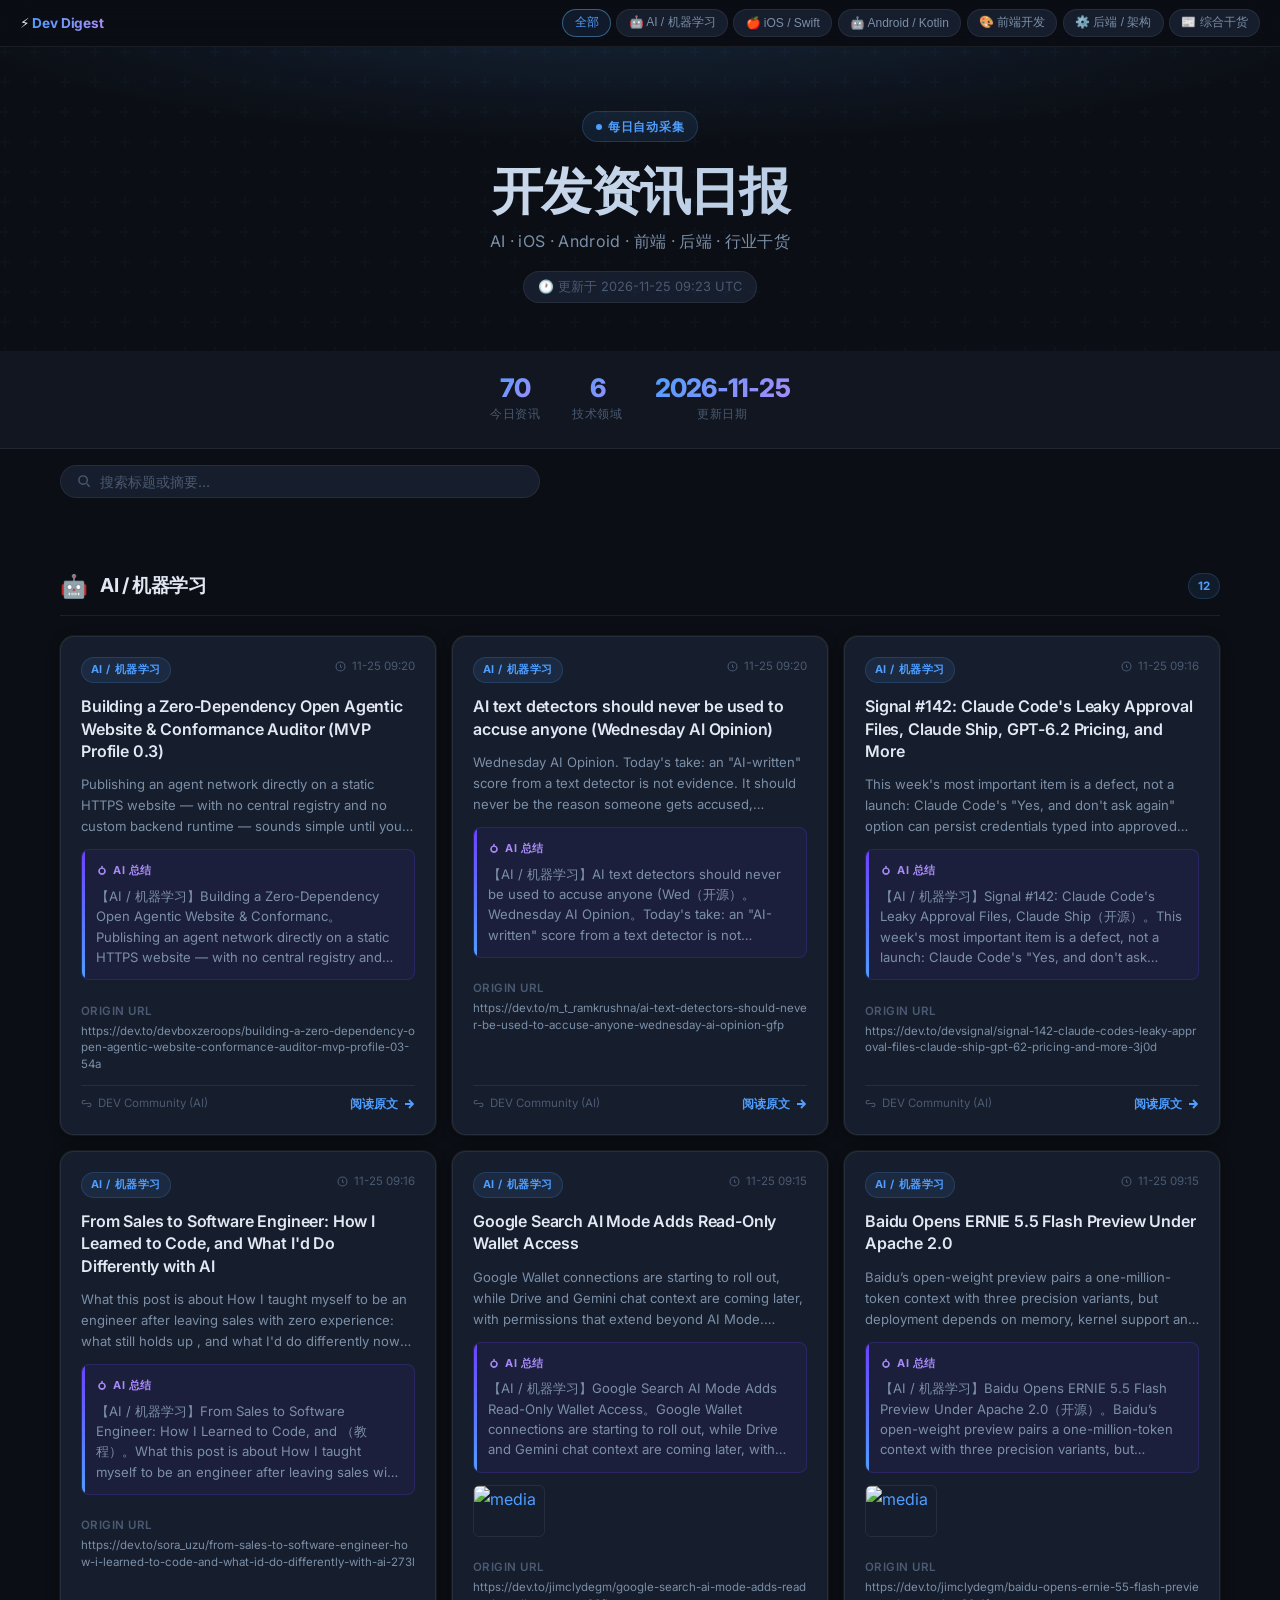
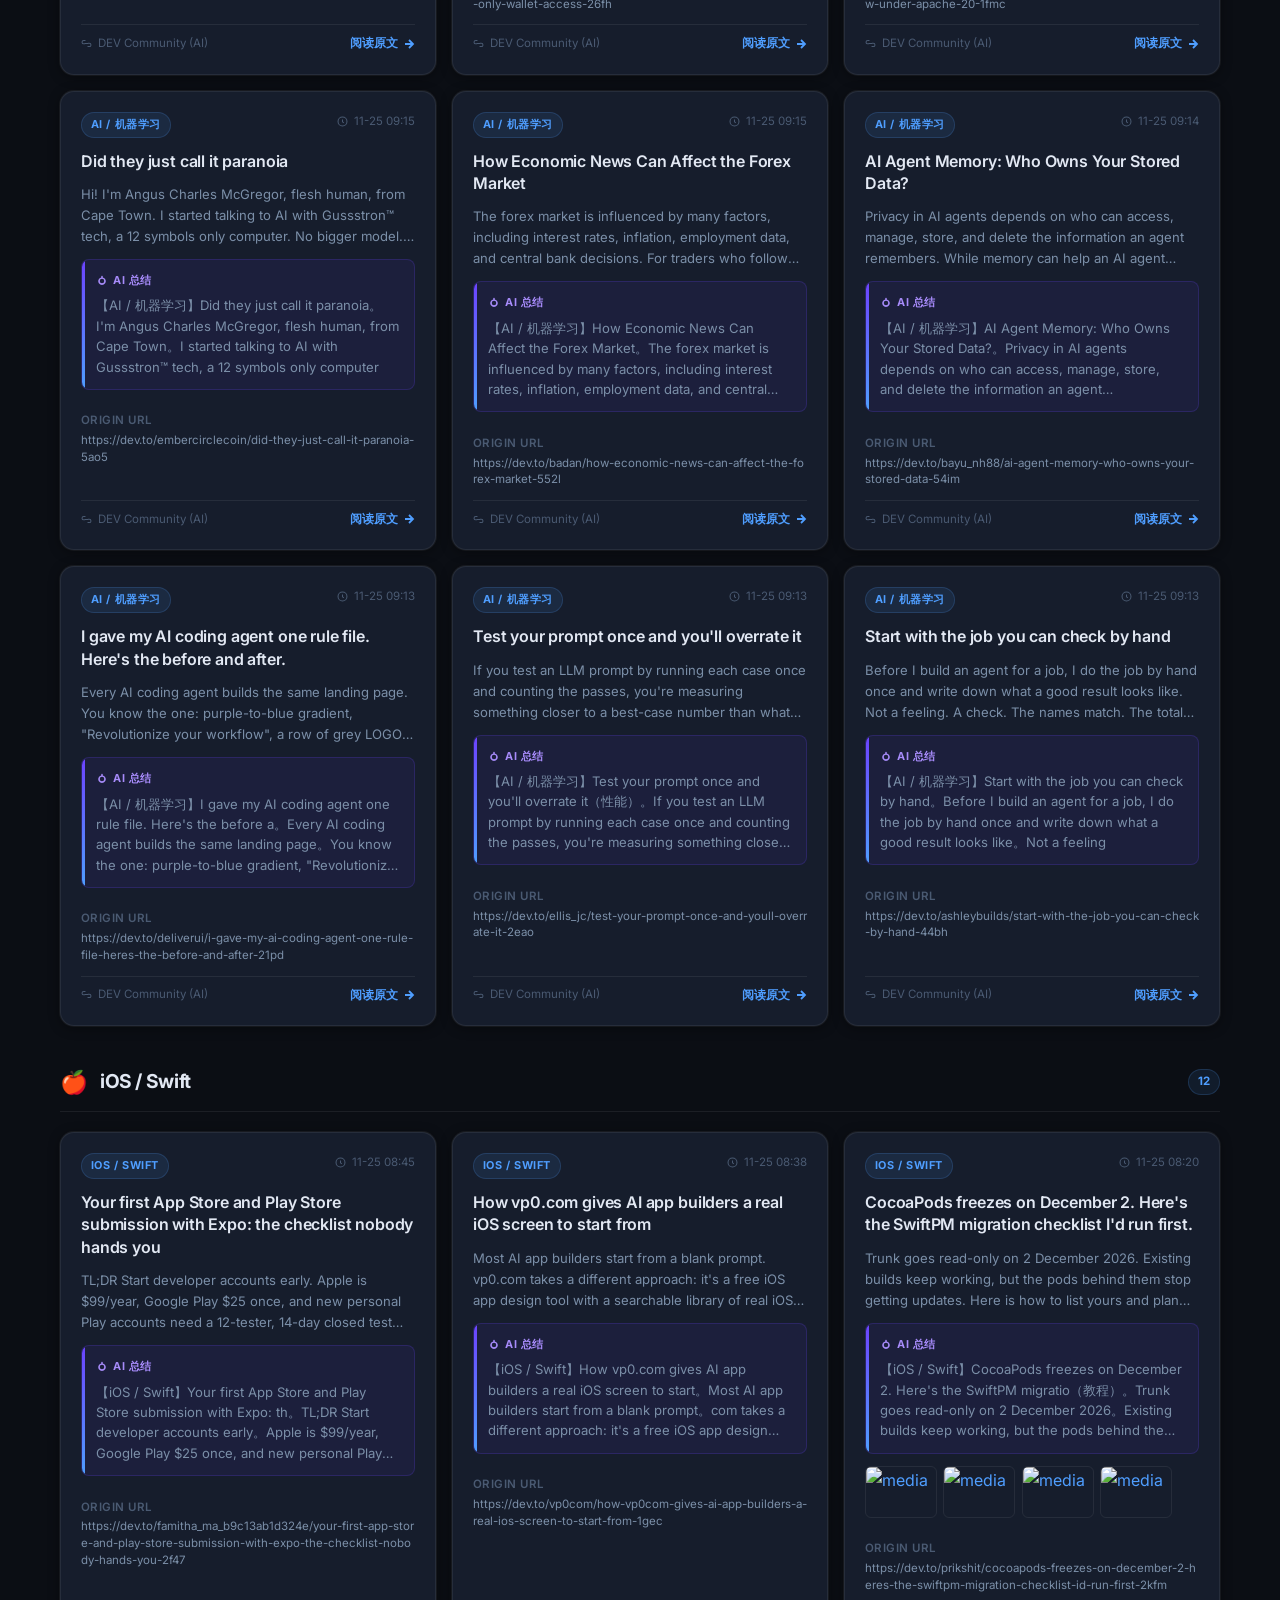
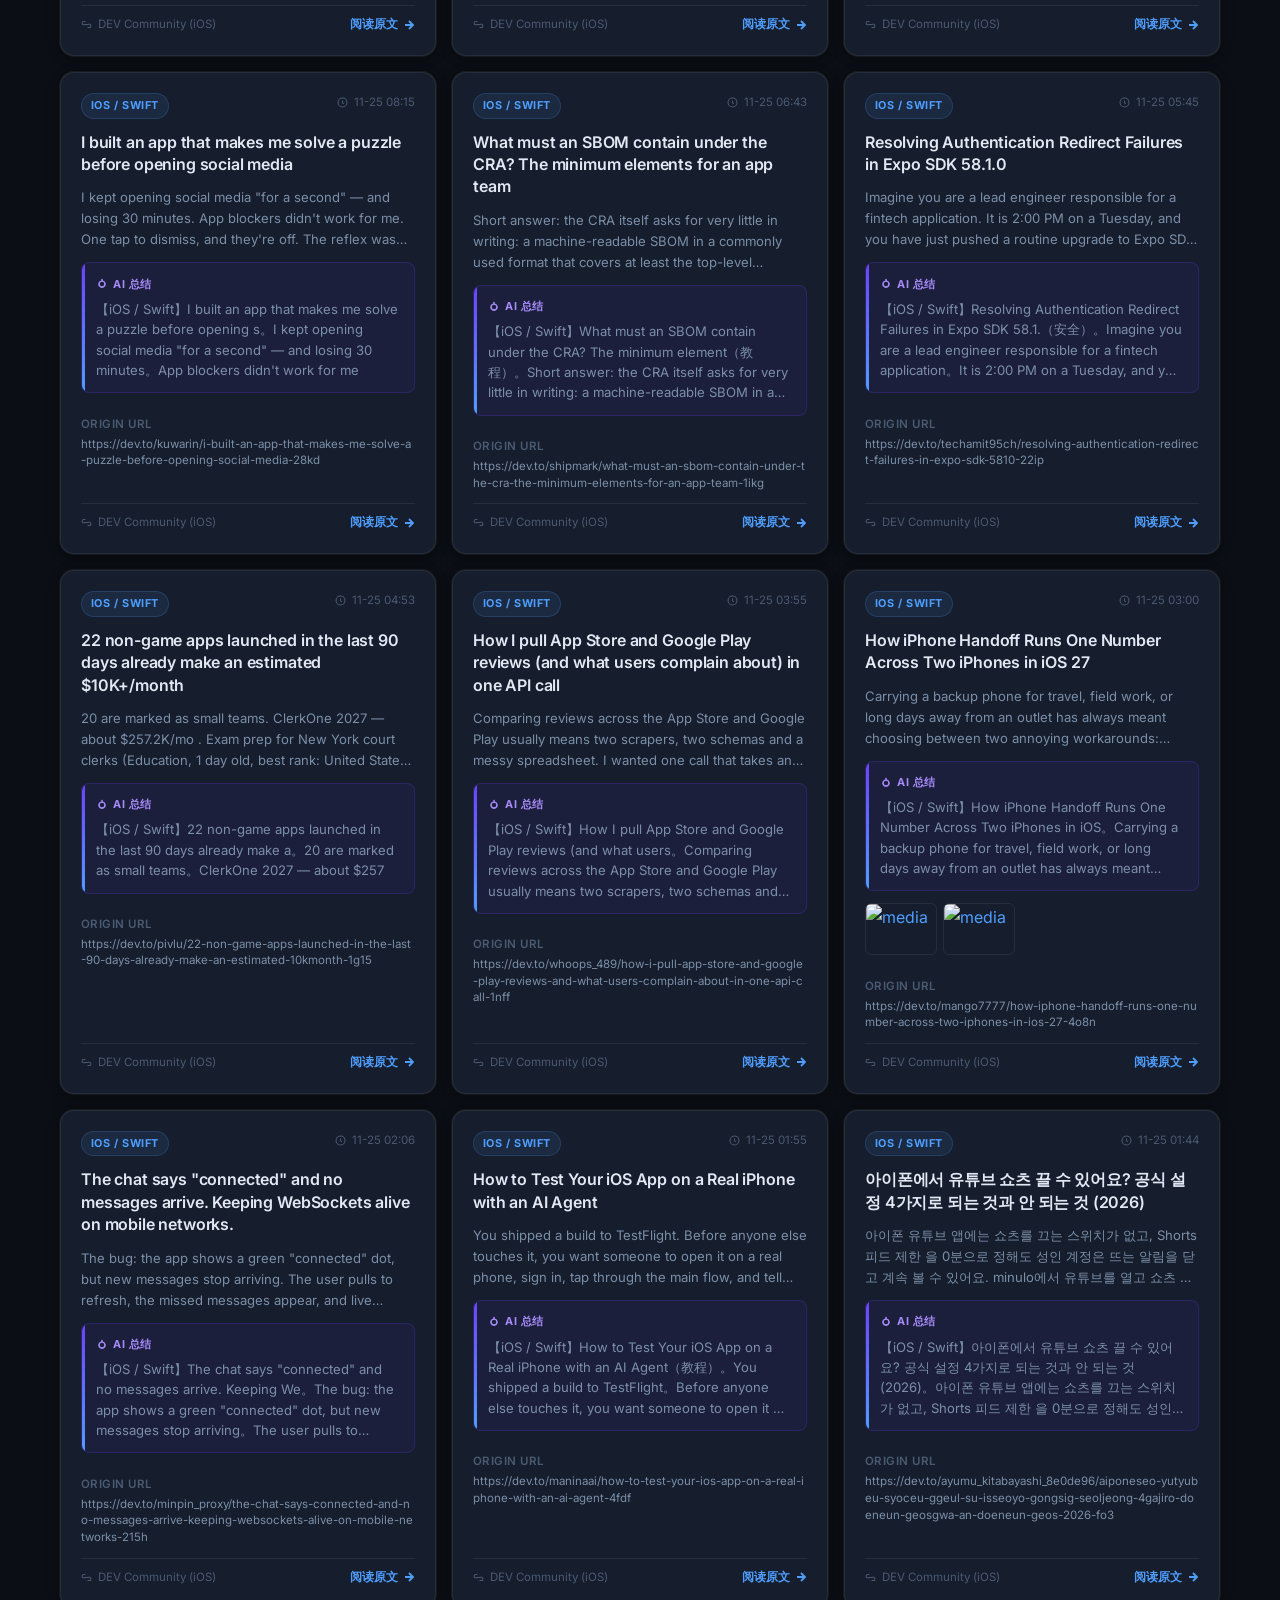
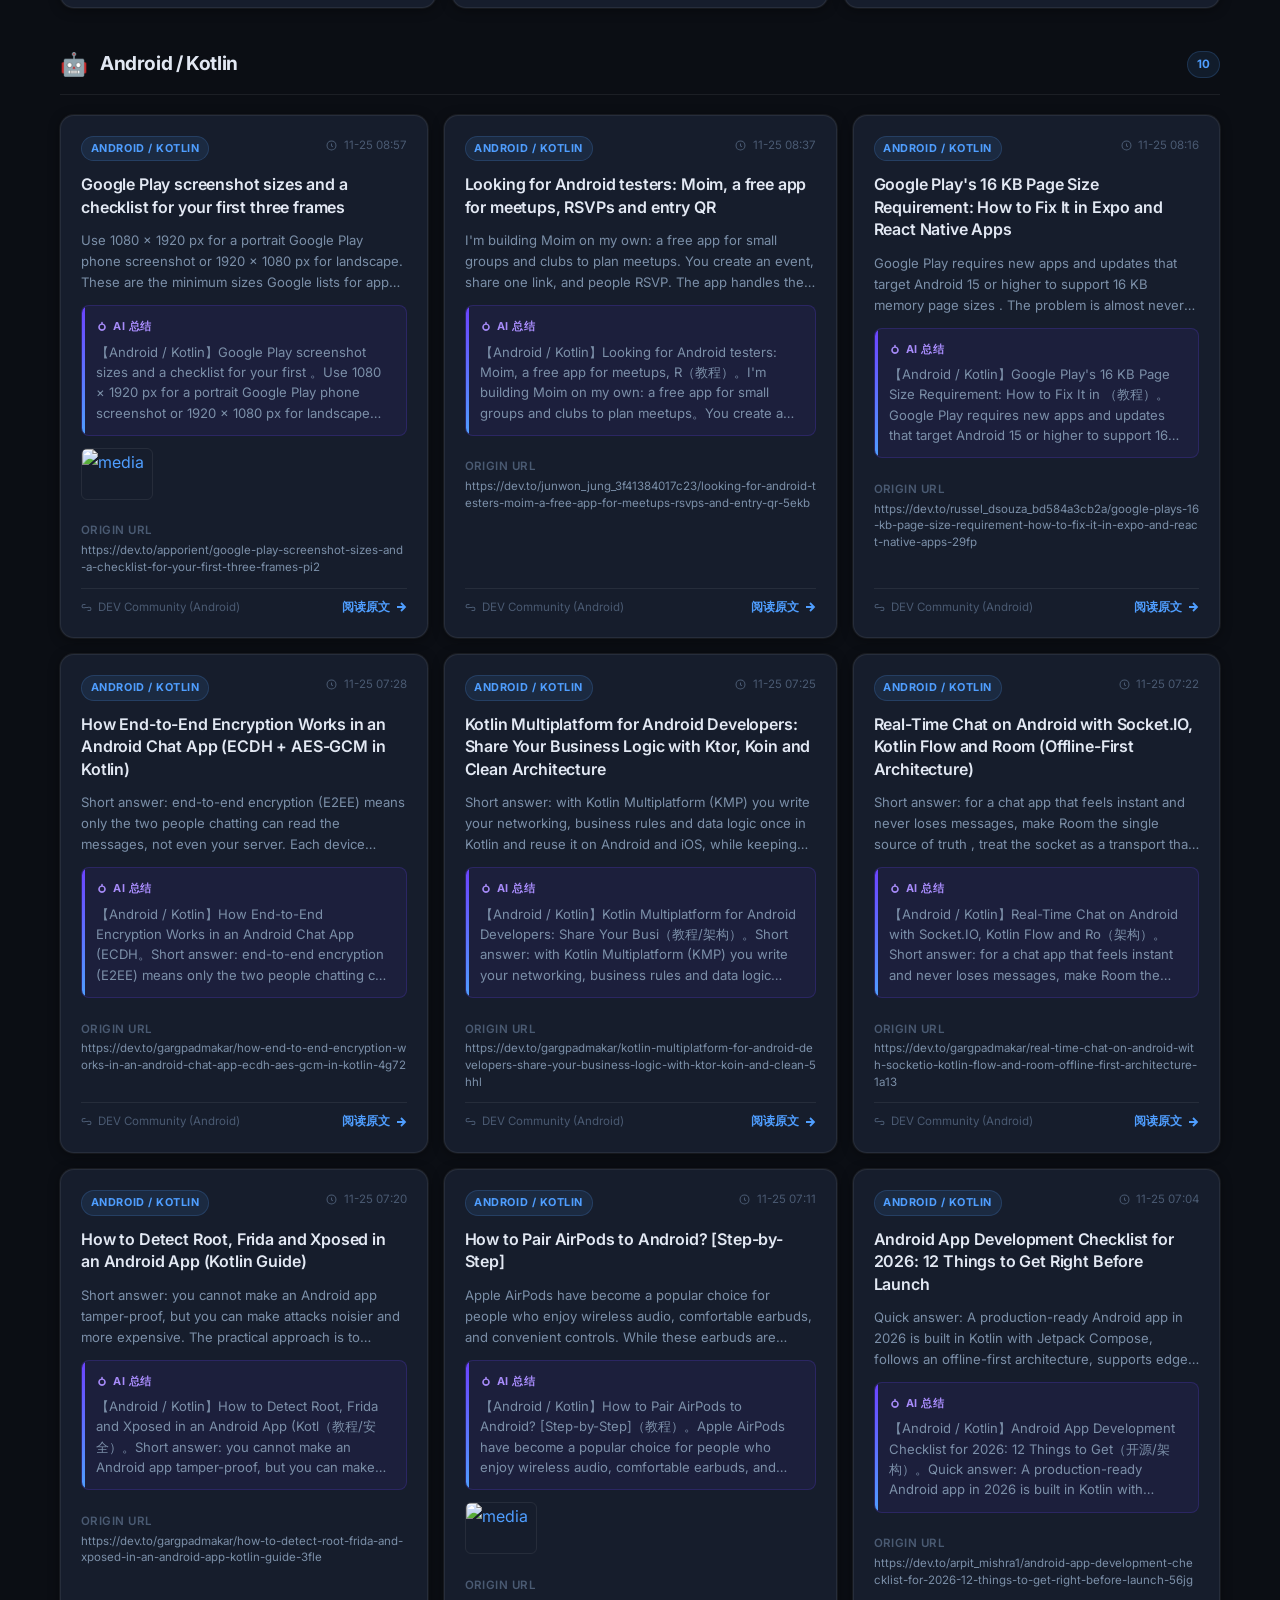
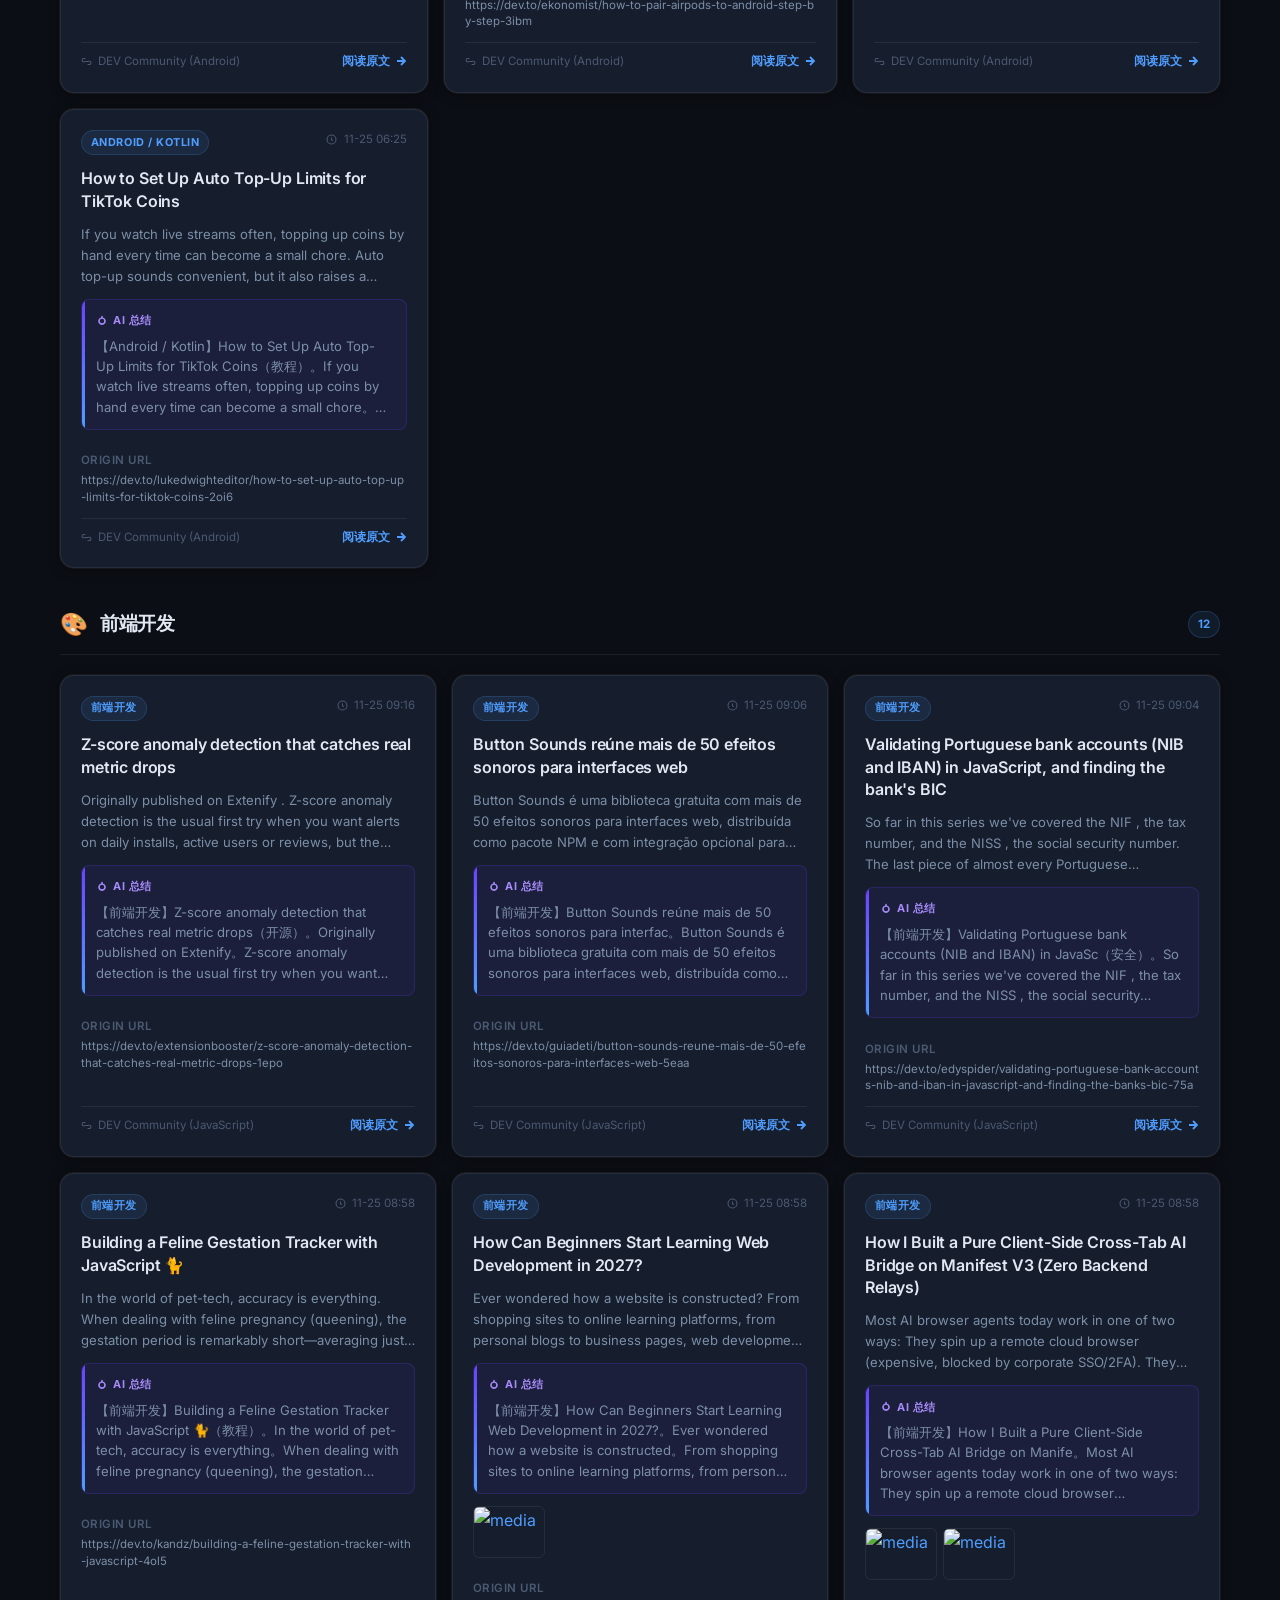
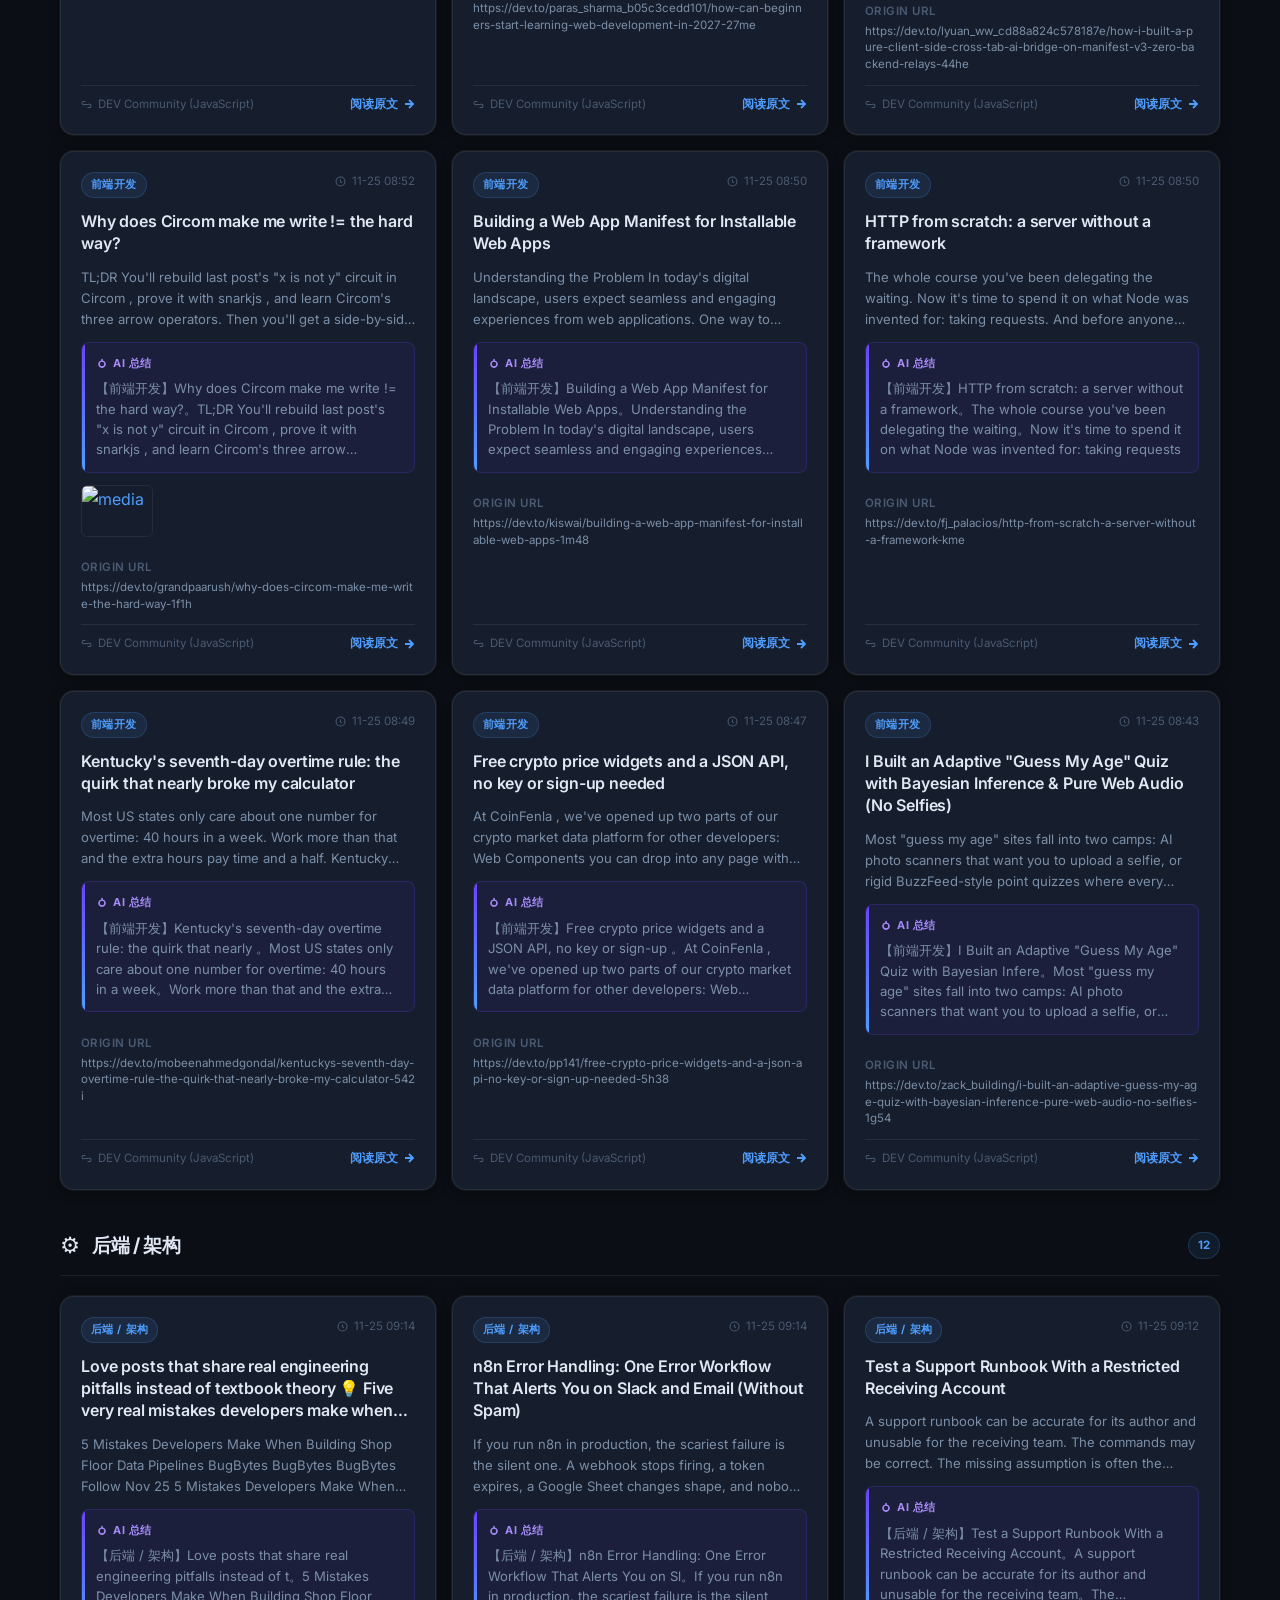
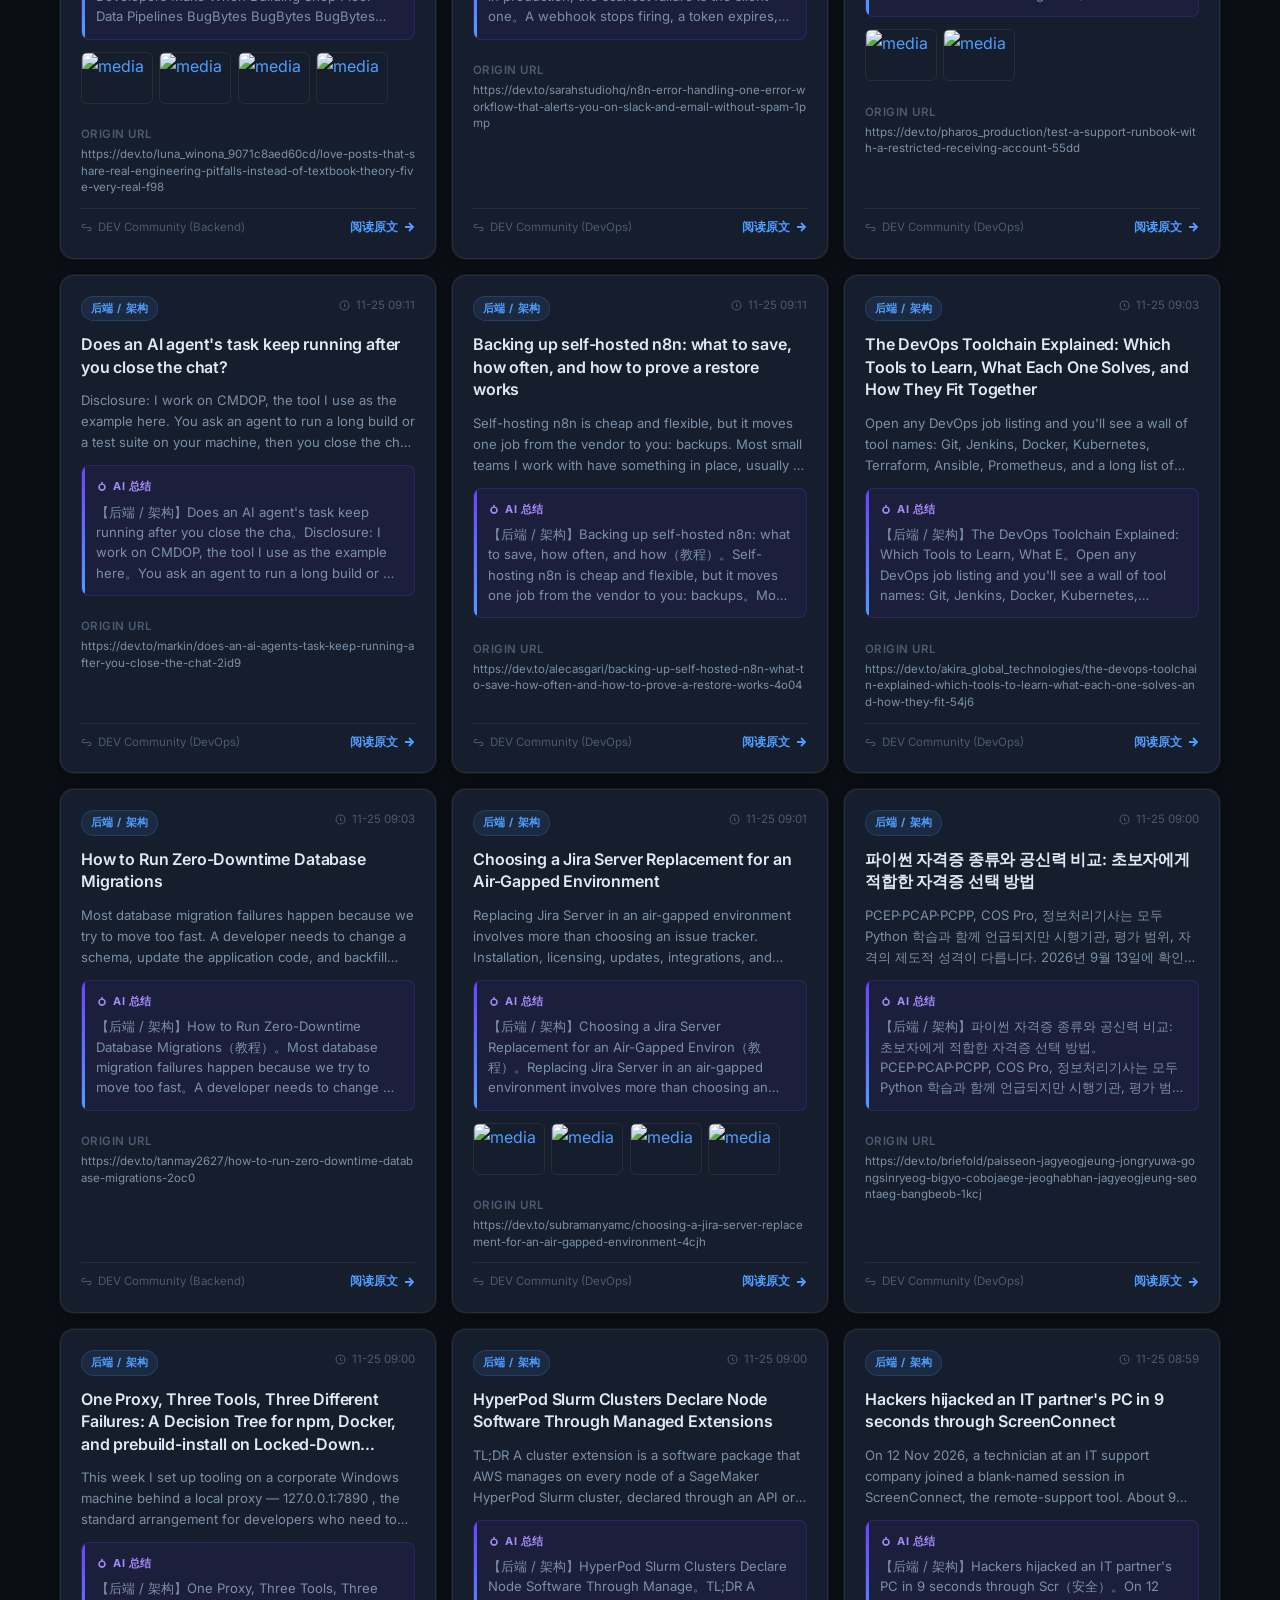
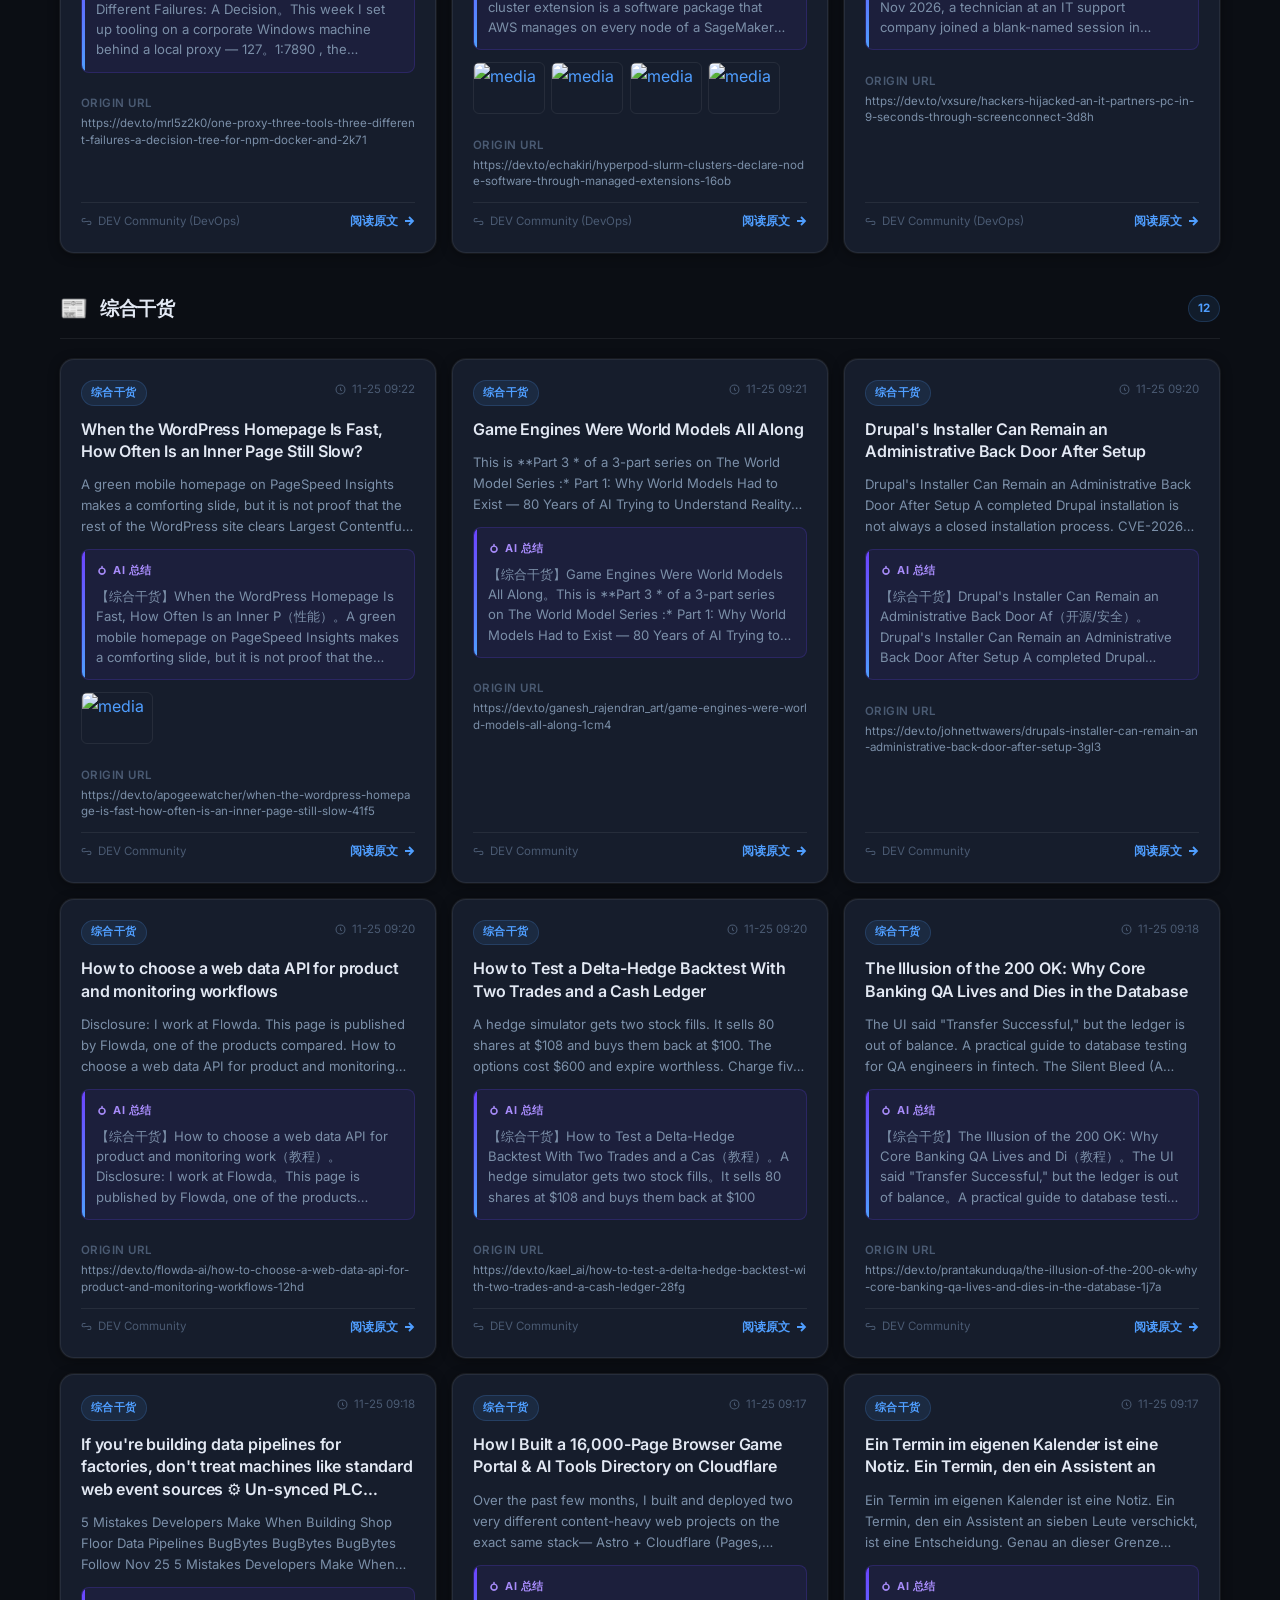
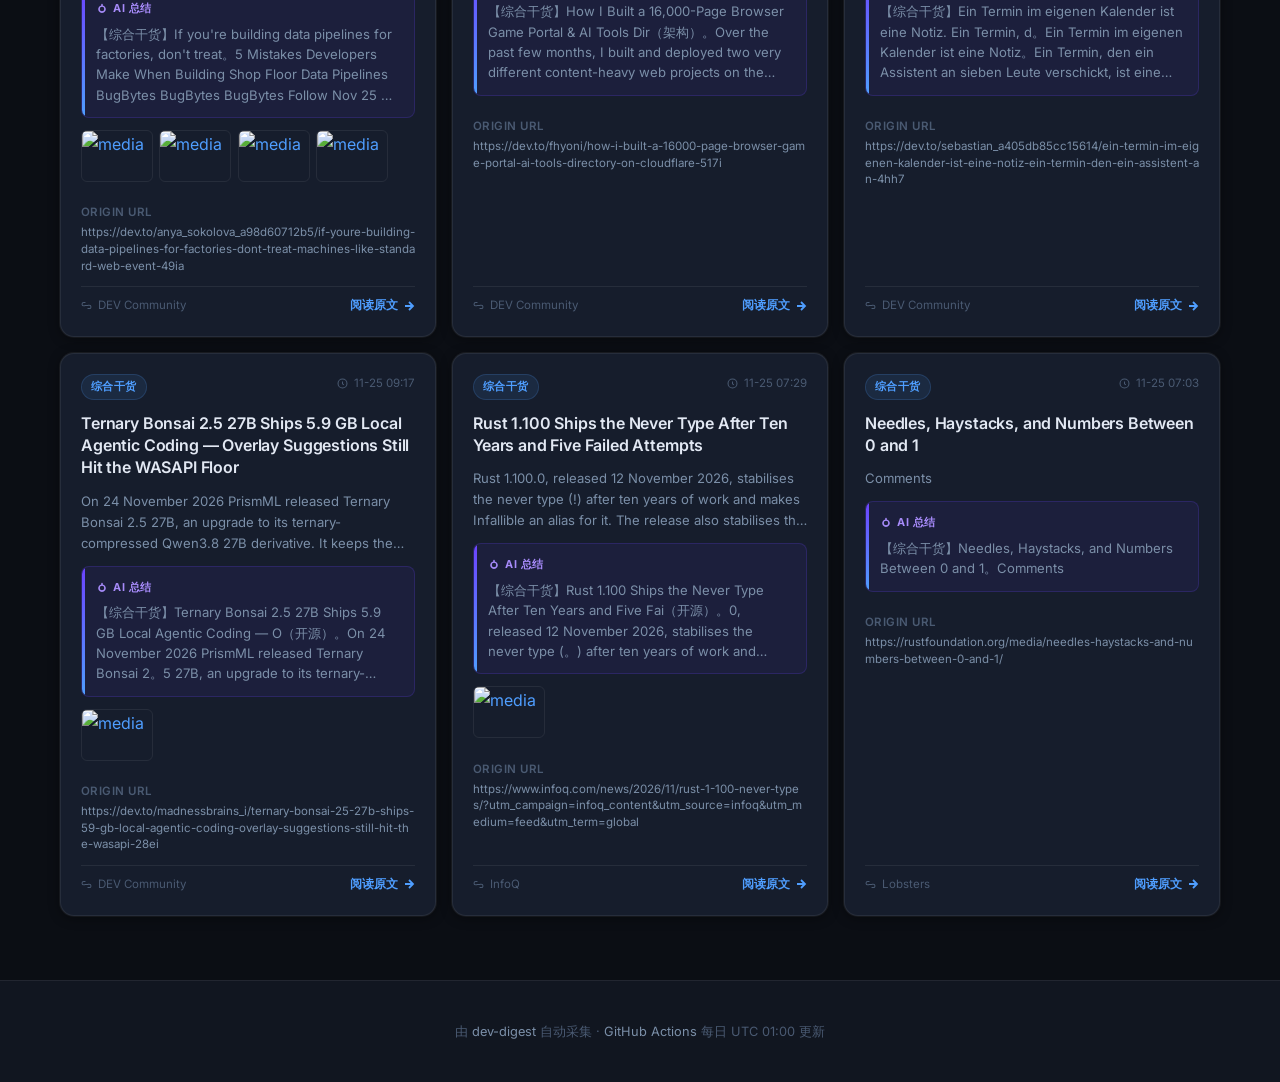
==== commit 92298ce0: "chore(digest): update daily dev news 2026-11-25" ====
--- a/docs/index.html
+++ b/docs/index.html
@@ -3,7 +3,7 @@
 <head>
   <meta charset="utf-8" />
   <meta name="viewport" content="width=device-width, initial-scale=1" />
-  <title>开发资讯日报 · 2026-11-24</title>
+  <title>开发资讯日报 · 2026-11-25</title>
   <meta name="description" content="AI、iOS、Android、前端、后端等领域每日开发技巧与行业干货聚合" />
   <link rel="preconnect" href="https://fonts.googleapis.com" />
   <link rel="preconnect" href="https://fonts.gstatic.com" crossorigin />
@@ -26,7 +26,7 @@
     <h1>开发资讯日报</h1>
     <p class="subtitle">AI · iOS · Android · 前端 · 后端 · 行业干货</p>
     <p class="updated">
-      🕐 更新于 2026-11-24 10:34 UTC
+      🕐 更新于 2026-11-25 09:23 UTC
     </p>
   </header>
 
@@ -40,7 +40,7 @@
       <div class="label">技术领域</div>
     </div>
     <div class="stat-item">
-      <div class="num">2026-11-24</div>
+      <div class="num">2026-11-25</div>
       <div class="label">更新日期</div>
     </div>
   </div>
@@ -64,278 +64,278 @@
         </div>
         <div class="grid" id="grid-ai">
           
-        <article class="card" data-category="ai" data-title="artificial intelligence course in tirupati: complete beginner&#x27;s guide to ai learning" data-text="have you ever wondered how machines recognise images, understand human language or make predictions using data? these ap">
+        <article class="card" data-category="ai" data-title="building a zero-dependency open agentic website &amp; conformance auditor (mvp profile 0.3)" data-text="publishing an agent network directly on a static https website — with no central registry and no custom backend runtime ">
           <div class="card-top">
             <span class="badge">AI / 机器学习</span>
-            <span class="card-meta"><svg viewBox="0 0 16 16" fill="none" stroke="currentColor" stroke-width="1.5"><circle cx="8" cy="8" r="6.5"/><path d="M8 5v3.5l2 1.5"/></svg> 11-24 10:24</span>
-          </div>
-          <h3 class="title"><a href="https://dev.to/hari_ymts_0737c4504288e35/artificial-intelligence-course-in-tirupati-complete-beginners-guide-to-ai-learning-1a7b" target="_blank" rel="noopener">Artificial Intelligence Course in Tirupati: Complete Beginner&#x27;s Guide to AI Learning</a></h3>
-          <p class="describe">Have you ever wondered how machines recognise images, understand human language or make predictions using data? These applications are powered by Artificial Intelligence (AI), one of the most important technologies shaping modern industries. For students, fresh graduates and beginners, learning AI can open opportunities to develop valuable technical skills. Artificial Intelligence Courses in Tirupati help learners build essential skills in Python programming, Machine Learning, Deep Learning and real-world AI applications. This guide explains what you can learn, which skills matter and how t...</p>
-          <div class="ai-box">
-            <div class="ai-label"><svg viewBox="0 0 16 16" fill="currentColor"><path d="M8 1a1 1 0 0 1 1 1v1.268a5 5 0 1 1-2 0V2a1 1 0 0 1 1-1zm0 4a3 3 0 1 0 0 6 3 3 0 0 0 0-6z"/></svg> AI 总结</div>
-            <p>【AI / 机器学习】Artificial Intelligence Course in Tirupati: Complete Beginne（教程）。Have you ever wondered how machines recognise images, understand human language or make predictions using data。These applications are powered by Artificial Intelligence (AI), on...</p>
-          </div>
-          <div class="media"><a href="https://media2.dev.to/dynamic/image/width=800%2Cheight=%2Cfit=scale-down%2Cgravity=auto%2Cformat=auto/https%3A%2F%2Fdev-to-uploads.s3.us-east-2.amazonaws.com%2Fuploads%2Farticles%2Fp0y3z3ktqcizb9ggiboo.jpg" target="_blank" rel="noopener"><img src="https://media2.dev.to/dynamic/image/width=800%2Cheight=%2Cfit=scale-down%2Cgravity=auto%2Cformat=auto/https%3A%2F%2Fdev-to-uploads.s3.us-east-2.amazonaws.com%2Fuploads%2Farticles%2Fp0y3z3ktqcizb9ggiboo.jpg" alt="media" loading="lazy" /></a></div>
-          <p class="origin-url" title="原文链接">
-            <span class="origin-label">Origin URL</span>
-            <a href="https://dev.to/hari_ymts_0737c4504288e35/artificial-intelligence-course-in-tirupati-complete-beginners-guide-to-ai-learning-1a7b" target="_blank" rel="noopener">https://dev.to/hari_ymts_0737c4504288e35/artificial-intelligence-course-in-tirupati-complete-beginners-guide-to-ai-learning-1a7b</a>
+            <span class="card-meta"><svg viewBox="0 0 16 16" fill="none" stroke="currentColor" stroke-width="1.5"><circle cx="8" cy="8" r="6.5"/><path d="M8 5v3.5l2 1.5"/></svg> 11-25 09:20</span>
+          </div>
+          <h3 class="title"><a href="https://dev.to/devboxzeroops/building-a-zero-dependency-open-agentic-website-conformance-auditor-mvp-profile-03-54a" target="_blank" rel="noopener">Building a Zero-Dependency Open Agentic Website &amp; Conformance Auditor (MVP Profile 0.3)</a></h3>
+          <p class="describe">Publishing an agent network directly on a static HTTPS website — with no central registry and no custom backend runtime — sounds simple until you try to enforce real browser trust boundaries. While building VeriMesh for the Open Agentic Web Challenge, we implemented the Worldwide Agentic Web Minimum Viable Specification (MVP Profile 0.3) using pure static HTML5, CSS, and isomorphic ES modules ( 0 runtime npm dependencies). Below are the concrete implementation details and subtle pitfalls we ran into. 1. The Four Static Artifacts Every Open Agentic Website Needs To make a static site (such a...</p>
+          <div class="ai-box">
+            <div class="ai-label"><svg viewBox="0 0 16 16" fill="currentColor"><path d="M8 1a1 1 0 0 1 1 1v1.268a5 5 0 1 1-2 0V2a1 1 0 0 1 1-1zm0 4a3 3 0 1 0 0 6 3 3 0 0 0 0-6z"/></svg> AI 总结</div>
+            <p>【AI / 机器学习】Building a Zero-Dependency Open Agentic Website &amp; Conformanc。Publishing an agent network directly on a static HTTPS website — with no central registry and no custom backend runtime — sounds simple until you try to enforce real browser tru...</p>
+          </div>
+          
+          <p class="origin-url" title="原文链接">
+            <span class="origin-label">Origin URL</span>
+            <a href="https://dev.to/devboxzeroops/building-a-zero-dependency-open-agentic-website-conformance-auditor-mvp-profile-03-54a" target="_blank" rel="noopener">https://dev.to/devboxzeroops/building-a-zero-dependency-open-agentic-website-conformance-auditor-mvp-profile-03-54a</a>
           </p>
           <div class="card-footer">
             <span class="card-meta" style="margin-right:auto"><svg viewBox="0 0 16 16" fill="none" stroke="currentColor" stroke-width="1.5"><path d="M6.5 3.5H4A2.5 2.5 0 0 0 4 8.5h2"/><path d="M9.5 12.5H12A2.5 2.5 0 0 0 12 7.5h-2"/><line x1="5.5" y1="8" x2="10.5" y2="8"/></svg> DEV Community (AI)</span>
-            <a class="read-link" href="https://dev.to/hari_ymts_0737c4504288e35/artificial-intelligence-course-in-tirupati-complete-beginners-guide-to-ai-learning-1a7b" target="_blank" rel="noopener">
-              阅读原文 <svg viewBox="0 0 12 12" fill="none" stroke="currentColor" stroke-width="1.8"><path d="M2 6h8M6 2l4 4-4 4"/></svg>
-            </a>
-          </div>
-        </article>
-        <article class="card" data-category="ai" data-title="your logistics data pipeline is already built — in 2027, buyers will pay to license what it produces" data-text="your logistics data pipeline — the one joining dispatch records to eld/telematics logs, maintenance history, and safety ">
+            <a class="read-link" href="https://dev.to/devboxzeroops/building-a-zero-dependency-open-agentic-website-conformance-auditor-mvp-profile-03-54a" target="_blank" rel="noopener">
+              阅读原文 <svg viewBox="0 0 12 12" fill="none" stroke="currentColor" stroke-width="1.8"><path d="M2 6h8M6 2l4 4-4 4"/></svg>
+            </a>
+          </div>
+        </article>
+        <article class="card" data-category="ai" data-title="ai text detectors should never be used to accuse anyone (wednesday ai opinion)" data-text="wednesday ai opinion. today&#x27;s take: an &quot;ai-written&quot; score from a text detector is not evidence. it should">
           <div class="card-top">
             <span class="badge">AI / 机器学习</span>
-            <span class="card-meta"><svg viewBox="0 0 16 16" fill="none" stroke="currentColor" stroke-width="1.5"><circle cx="8" cy="8" r="6.5"/><path d="M8 5v3.5l2 1.5"/></svg> 11-24 10:24</span>
-          </div>
-          <h3 class="title"><a href="https://dev.to/wallysworlddata/your-logistics-data-pipeline-is-already-built-in-2027-buyers-will-pay-to-license-what-it-produces-342j" target="_blank" rel="noopener">Your Logistics Data Pipeline Is Already Built — In 2027, Buyers Will Pay to License What It Produces</a></h3>
-          <p class="describe">Your logistics data pipeline — the one joining dispatch records to ELD/telematics logs, maintenance history, and safety events — is producing a licensable dataset every day, whether anyone at your company calls it that or not. I publish DataWorth guides on what business records actually license for. This one is for the engineers and ops leads sitting on freight data, because the deals below were not won by the companies with the most data. They were won by the companies whose records were joined up . The published deals, so we&#x27;re working from facts Almost no buyer publishes a price list, an...</p>
-          <div class="ai-box">
-            <div class="ai-label"><svg viewBox="0 0 16 16" fill="currentColor"><path d="M8 1a1 1 0 0 1 1 1v1.268a5 5 0 1 1-2 0V2a1 1 0 0 1 1-1zm0 4a3 3 0 1 0 0 6 3 3 0 0 0 0-6z"/></svg> AI 总结</div>
-            <p>【AI / 机器学习】Your Logistics Data Pipeline Is Already Built — In 2027, Buy（教程）。Your logistics data pipeline — the one joining dispatch records to ELD/telematics logs, maintenance history, and safety events — is producing a licensable dataset every day, whe...</p>
-          </div>
-          
-          <p class="origin-url" title="原文链接">
-            <span class="origin-label">Origin URL</span>
-            <a href="https://dev.to/wallysworlddata/your-logistics-data-pipeline-is-already-built-in-2027-buyers-will-pay-to-license-what-it-produces-342j" target="_blank" rel="noopener">https://dev.to/wallysworlddata/your-logistics-data-pipeline-is-already-built-in-2027-buyers-will-pay-to-license-what-it-produces-342j</a>
+            <span class="card-meta"><svg viewBox="0 0 16 16" fill="none" stroke="currentColor" stroke-width="1.5"><circle cx="8" cy="8" r="6.5"/><path d="M8 5v3.5l2 1.5"/></svg> 11-25 09:20</span>
+          </div>
+          <h3 class="title"><a href="https://dev.to/m_t_ramkrushna/ai-text-detectors-should-never-be-used-to-accuse-anyone-wednesday-ai-opinion-gfp" target="_blank" rel="noopener">AI text detectors should never be used to accuse anyone (Wednesday AI Opinion)</a></h3>
+          <p class="describe">Wednesday AI Opinion. Today&#x27;s take: an &quot;AI-written&quot; score from a text detector is not evidence. It should never be the reason someone gets accused, rejected, failed or fired. I build with LLMs every day, and I get why people want a detector. Schools, hiring teams and content platforms are flooded with generated text. But a tool that is wrong in predictable, unfair ways is worse than no tool, because it gives a guess the look of proof. Here&#x27;s why I think that, with sources. 1. The company that built ChatGPT shut down its own detector In January 2023 OpenAI released a classifier to flag AI-wr...</p>
+          <div class="ai-box">
+            <div class="ai-label"><svg viewBox="0 0 16 16" fill="currentColor"><path d="M8 1a1 1 0 0 1 1 1v1.268a5 5 0 1 1-2 0V2a1 1 0 0 1 1-1zm0 4a3 3 0 1 0 0 6 3 3 0 0 0 0-6z"/></svg> AI 总结</div>
+            <p>【AI / 机器学习】AI text detectors should never be used to accuse anyone (Wed（开源）。Wednesday AI Opinion。Today&#x27;s take: an &quot;AI-written&quot; score from a text detector is not evidence</p>
+          </div>
+          
+          <p class="origin-url" title="原文链接">
+            <span class="origin-label">Origin URL</span>
+            <a href="https://dev.to/m_t_ramkrushna/ai-text-detectors-should-never-be-used-to-accuse-anyone-wednesday-ai-opinion-gfp" target="_blank" rel="noopener">https://dev.to/m_t_ramkrushna/ai-text-detectors-should-never-be-used-to-accuse-anyone-wednesday-ai-opinion-gfp</a>
           </p>
           <div class="card-footer">
             <span class="card-meta" style="margin-right:auto"><svg viewBox="0 0 16 16" fill="none" stroke="currentColor" stroke-width="1.5"><path d="M6.5 3.5H4A2.5 2.5 0 0 0 4 8.5h2"/><path d="M9.5 12.5H12A2.5 2.5 0 0 0 12 7.5h-2"/><line x1="5.5" y1="8" x2="10.5" y2="8"/></svg> DEV Community (AI)</span>
-            <a class="read-link" href="https://dev.to/wallysworlddata/your-logistics-data-pipeline-is-already-built-in-2027-buyers-will-pay-to-license-what-it-produces-342j" target="_blank" rel="noopener">
-              阅读原文 <svg viewBox="0 0 12 12" fill="none" stroke="currentColor" stroke-width="1.8"><path d="M2 6h8M6 2l4 4-4 4"/></svg>
-            </a>
-          </div>
-        </article>
-        <article class="card" data-category="ai" data-title="rethinking claude code best practices" data-text="coding-agent workflows used to require constant supervision: start a session. approve commands one by one. correct the m">
+            <a class="read-link" href="https://dev.to/m_t_ramkrushna/ai-text-detectors-should-never-be-used-to-accuse-anyone-wednesday-ai-opinion-gfp" target="_blank" rel="noopener">
+              阅读原文 <svg viewBox="0 0 12 12" fill="none" stroke="currentColor" stroke-width="1.8"><path d="M2 6h8M6 2l4 4-4 4"/></svg>
+            </a>
+          </div>
+        </article>
+        <article class="card" data-category="ai" data-title="signal #142: claude code&#x27;s leaky approval files, claude ship, gpt-6.2 pricing, and more" data-text="this week&#x27;s most important item is a defect, not a launch: claude code&#x27;s &quot;yes, and don&#x27;t ask again&q">
           <div class="card-top">
             <span class="badge">AI / 机器学习</span>
-            <span class="card-meta"><svg viewBox="0 0 16 16" fill="none" stroke="currentColor" stroke-width="1.5"><circle cx="8" cy="8" r="6.5"/><path d="M8 5v3.5l2 1.5"/></svg> 11-24 10:23</span>
-          </div>
-          <h3 class="title"><a href="https://dev.to/wadizaatour/rethinking-claude-code-best-practices-1gkc" target="_blank" rel="noopener">Rethinking Claude Code Best Practices</a></h3>
-          <p class="describe">Coding-agent workflows used to require constant supervision: Start a session. Approve commands one by one. Correct the model when it gets stuck. Add another warning to CLAUDE.md . Review every change manually. That made sense when sessions were short and models needed frequent steering. But as coding models become better at understanding repositories, running tests, and working for longer periods, this workflow starts to look like a bottleneck. In her talk “Rethinking Claude Code Best Practices” , Lydia Hallie argues that developers should move up a level: spend less time supervising every ...</p>
-          <div class="ai-box">
-            <div class="ai-label"><svg viewBox="0 0 16 16" fill="currentColor"><path d="M8 1a1 1 0 0 1 1 1v1.268a5 5 0 1 1-2 0V2a1 1 0 0 1 1-1zm0 4a3 3 0 1 0 0 6 3 3 0 0 0 0-6z"/></svg> AI 总结</div>
-            <p>【AI / 机器学习】Rethinking Claude Code Best Practices。Coding-agent workflows used to require constant supervision: Start a session。Approve commands one by one</p>
-          </div>
-          <div class="media"><a href="https://media2.dev.to/dynamic/image/width=800%2Cheight=%2Cfit=scale-down%2Cgravity=auto%2Cformat=auto/https%3A%2F%2Fdev-to-uploads.s3.us-east-2.amazonaws.com%2Fuploads%2Farticles%2Fwney5s8oaz8skauys01s.png" target="_blank" rel="noopener"><img src="https://media2.dev.to/dynamic/image/width=800%2Cheight=%2Cfit=scale-down%2Cgravity=auto%2Cformat=auto/https%3A%2F%2Fdev-to-uploads.s3.us-east-2.amazonaws.com%2Fuploads%2Farticles%2Fwney5s8oaz8skauys01s.png" alt="media" loading="lazy" /></a></div>
-          <p class="origin-url" title="原文链接">
-            <span class="origin-label">Origin URL</span>
-            <a href="https://dev.to/wadizaatour/rethinking-claude-code-best-practices-1gkc" target="_blank" rel="noopener">https://dev.to/wadizaatour/rethinking-claude-code-best-practices-1gkc</a>
+            <span class="card-meta"><svg viewBox="0 0 16 16" fill="none" stroke="currentColor" stroke-width="1.5"><circle cx="8" cy="8" r="6.5"/><path d="M8 5v3.5l2 1.5"/></svg> 11-25 09:16</span>
+          </div>
+          <h3 class="title"><a href="https://dev.to/devsignal/signal-142-claude-codes-leaky-approval-files-claude-ship-gpt-62-pricing-and-more-3j0d" target="_blank" rel="noopener">Signal #142: Claude Code&#x27;s Leaky Approval Files, Claude Ship, GPT-6.2 Pricing, and More</a></h3>
+          <p class="describe">This week&#x27;s most important item is a defect, not a launch: Claude Code&#x27;s &quot;Yes, and don&#x27;t ask again&quot; option can persist credentials typed into approved commands into a local file that may end up in a public repository. Alongside that, Anthropic&#x27;s Claude Ship pushes PR review and approval toward agent-speed, OpenAI cut API prices on GPT-6.2 for agentic workloads, and a handful of smaller releases are worth a look. Here&#x27;s what to do about each. Claude Code leaks secrets through local approval-rule files When you select &quot;Yes, and don&#x27;t ask again&quot; in Claude Code, the approved shell command is wr...</p>
+          <div class="ai-box">
+            <div class="ai-label"><svg viewBox="0 0 16 16" fill="currentColor"><path d="M8 1a1 1 0 0 1 1 1v1.268a5 5 0 1 1-2 0V2a1 1 0 0 1 1-1zm0 4a3 3 0 1 0 0 6 3 3 0 0 0 0-6z"/></svg> AI 总结</div>
+            <p>【AI / 机器学习】Signal #142: Claude Code&#x27;s Leaky Approval Files, Claude Ship（开源）。This week&#x27;s most important item is a defect, not a launch: Claude Code&#x27;s &quot;Yes, and don&#x27;t ask again&quot; option can persist credentials typed into approved commands into a local file...</p>
+          </div>
+          
+          <p class="origin-url" title="原文链接">
+            <span class="origin-label">Origin URL</span>
+            <a href="https://dev.to/devsignal/signal-142-claude-codes-leaky-approval-files-claude-ship-gpt-62-pricing-and-more-3j0d" target="_blank" rel="noopener">https://dev.to/devsignal/signal-142-claude-codes-leaky-approval-files-claude-ship-gpt-62-pricing-and-more-3j0d</a>
           </p>
           <div class="card-footer">
             <span class="card-meta" style="margin-right:auto"><svg viewBox="0 0 16 16" fill="none" stroke="currentColor" stroke-width="1.5"><path d="M6.5 3.5H4A2.5 2.5 0 0 0 4 8.5h2"/><path d="M9.5 12.5H12A2.5 2.5 0 0 0 12 7.5h-2"/><line x1="5.5" y1="8" x2="10.5" y2="8"/></svg> DEV Community (AI)</span>
-            <a class="read-link" href="https://dev.to/wadizaatour/rethinking-claude-code-best-practices-1gkc" target="_blank" rel="noopener">
-              阅读原文 <svg viewBox="0 0 12 12" fill="none" stroke="currentColor" stroke-width="1.8"><path d="M2 6h8M6 2l4 4-4 4"/></svg>
-            </a>
-          </div>
-        </article>
-        <article class="card" data-category="ai" data-title="one idea, three cuts: a repeatable workflow for youtube shorts, reels and pinterest video pins" data-text="disclosure: i build ai video gt ( https://aivideogt.com ), an ai video and image studio. this post is general advice for">
+            <a class="read-link" href="https://dev.to/devsignal/signal-142-claude-codes-leaky-approval-files-claude-ship-gpt-62-pricing-and-more-3j0d" target="_blank" rel="noopener">
+              阅读原文 <svg viewBox="0 0 12 12" fill="none" stroke="currentColor" stroke-width="1.8"><path d="M2 6h8M6 2l4 4-4 4"/></svg>
+            </a>
+          </div>
+        </article>
+        <article class="card" data-category="ai" data-title="from sales to software engineer: how i learned to code, and what i&#x27;d do differently with ai" data-text="what this post is about how i taught myself to be an engineer after leaving sales with zero experience: what still holds">
           <div class="card-top">
             <span class="badge">AI / 机器学习</span>
-            <span class="card-meta"><svg viewBox="0 0 16 16" fill="none" stroke="currentColor" stroke-width="1.5"><circle cx="8" cy="8" r="6.5"/><path d="M8 5v3.5l2 1.5"/></svg> 11-24 10:22</span>
-          </div>
-          <h3 class="title"><a href="https://dev.to/rakim777/one-idea-three-cuts-a-repeatable-workflow-for-youtube-shorts-reels-and-pinterest-video-pins-3jeo" target="_blank" rel="noopener">One idea, three cuts: a repeatable workflow for YouTube Shorts, Reels and Pinterest video pins</a></h3>
-          <p class="describe">Disclosure: I build AI Video GT ( https://aivideogt.com ), an AI video and image studio. This post is general advice for anyone making short vertical video; the tool section at the end is the only product mention. Most small teams do not have a video problem. They have a repeat problem: every short starts from a blank page. This is the workflow I use to turn one idea into three platform-ready cuts in one sitting, with no editing skills beyond trimming. Step 1: write the hook before anything else The first two seconds decide whether the clip is watched. Most people watch muted, so the hook h...</p>
-          <div class="ai-box">
-            <div class="ai-label"><svg viewBox="0 0 16 16" fill="currentColor"><path d="M8 1a1 1 0 0 1 1 1v1.268a5 5 0 1 1-2 0V2a1 1 0 0 1 1-1zm0 4a3 3 0 1 0 0 6 3 3 0 0 0 0-6z"/></svg> AI 总结</div>
-            <p>【AI / 机器学习】One idea, three cuts: a repeatable workflow for YouTube Shor。Disclosure: I build AI Video GT ( https://aivideogt。com ), an AI video and image studio</p>
-          </div>
-          
-          <p class="origin-url" title="原文链接">
-            <span class="origin-label">Origin URL</span>
-            <a href="https://dev.to/rakim777/one-idea-three-cuts-a-repeatable-workflow-for-youtube-shorts-reels-and-pinterest-video-pins-3jeo" target="_blank" rel="noopener">https://dev.to/rakim777/one-idea-three-cuts-a-repeatable-workflow-for-youtube-shorts-reels-and-pinterest-video-pins-3jeo</a>
+            <span class="card-meta"><svg viewBox="0 0 16 16" fill="none" stroke="currentColor" stroke-width="1.5"><circle cx="8" cy="8" r="6.5"/><path d="M8 5v3.5l2 1.5"/></svg> 11-25 09:16</span>
+          </div>
+          <h3 class="title"><a href="https://dev.to/sora_uzu/from-sales-to-software-engineer-how-i-learned-to-code-and-what-id-do-differently-with-ai-273l" target="_blank" rel="noopener">From Sales to Software Engineer: How I Learned to Code, and What I&#x27;d Do Differently with AI</a></h3>
+          <p class="describe">What this post is about How I taught myself to be an engineer after leaving sales with zero experience: what still holds up , and what I&#x27;d do differently now that we have AI . If you&#x27;re on the same path, I hope it helps. Who it&#x27;s for Anyone trying to break into software engineering with no experience. The short version Put in the hours and the reps first. AI doesn&#x27;t change that. Focus on how to think, not just which tools to use. Build something close to a real production setup, and understand the concepts behind it. Learn the design and concepts first, then learn by building with AI. That ...</p>
+          <div class="ai-box">
+            <div class="ai-label"><svg viewBox="0 0 16 16" fill="currentColor"><path d="M8 1a1 1 0 0 1 1 1v1.268a5 5 0 1 1-2 0V2a1 1 0 0 1 1-1zm0 4a3 3 0 1 0 0 6 3 3 0 0 0 0-6z"/></svg> AI 总结</div>
+            <p>【AI / 机器学习】From Sales to Software Engineer: How I Learned to Code, and （教程）。What this post is about How I taught myself to be an engineer after leaving sales with zero experience: what still holds up , and what I&#x27;d do differently now that we have AI。If ...</p>
+          </div>
+          
+          <p class="origin-url" title="原文链接">
+            <span class="origin-label">Origin URL</span>
+            <a href="https://dev.to/sora_uzu/from-sales-to-software-engineer-how-i-learned-to-code-and-what-id-do-differently-with-ai-273l" target="_blank" rel="noopener">https://dev.to/sora_uzu/from-sales-to-software-engineer-how-i-learned-to-code-and-what-id-do-differently-with-ai-273l</a>
           </p>
           <div class="card-footer">
             <span class="card-meta" style="margin-right:auto"><svg viewBox="0 0 16 16" fill="none" stroke="currentColor" stroke-width="1.5"><path d="M6.5 3.5H4A2.5 2.5 0 0 0 4 8.5h2"/><path d="M9.5 12.5H12A2.5 2.5 0 0 0 12 7.5h-2"/><line x1="5.5" y1="8" x2="10.5" y2="8"/></svg> DEV Community (AI)</span>
-            <a class="read-link" href="https://dev.to/rakim777/one-idea-three-cuts-a-repeatable-workflow-for-youtube-shorts-reels-and-pinterest-video-pins-3jeo" target="_blank" rel="noopener">
-              阅读原文 <svg viewBox="0 0 12 12" fill="none" stroke="currentColor" stroke-width="1.8"><path d="M2 6h8M6 2l4 4-4 4"/></svg>
-            </a>
-          </div>
-        </article>
-        <article class="card" data-category="ai" data-title="why a 95+ lighthouse score still gets zero citations in chatgpt and perplexity" data-text="as web developers, we spend hours squeezing out green core web vitals and a 95+ lighthouse seo score. for traditional se">
+            <a class="read-link" href="https://dev.to/sora_uzu/from-sales-to-software-engineer-how-i-learned-to-code-and-what-id-do-differently-with-ai-273l" target="_blank" rel="noopener">
+              阅读原文 <svg viewBox="0 0 12 12" fill="none" stroke="currentColor" stroke-width="1.8"><path d="M2 6h8M6 2l4 4-4 4"/></svg>
+            </a>
+          </div>
+        </article>
+        <article class="card" data-category="ai" data-title="google search ai mode adds read-only wallet access" data-text="google wallet connections are starting to roll out, while drive and gemini chat context are coming later, with permissio">
           <div class="card-top">
             <span class="badge">AI / 机器学习</span>
-            <span class="card-meta"><svg viewBox="0 0 16 16" fill="none" stroke="currentColor" stroke-width="1.5"><circle cx="8" cy="8" r="6.5"/><path d="M8 5v3.5l2 1.5"/></svg> 11-24 10:21</span>
-          </div>
-          <h3 class="title"><a href="https://dev.to/thng_trngthanh_f9a91c/why-a-95-lighthouse-score-still-gets-zero-citations-in-chatgpt-and-perplexity-45dg" target="_blank" rel="noopener">Why a 95+ Lighthouse Score Still Gets Zero Citations in ChatGPT and Perplexity</a></h3>
-          <p class="describe">As web developers, we spend hours squeezing out green Core Web Vitals and a 95+ Lighthouse SEO score. For traditional search, fast First Contentful Paint, clean canonical tags, and valid sitemaps were usually enough to get indexed and ranked. Over the past few months, while testing dozens of indie SaaS and creator sites, I kept seeing the exact same gap: pages scoring 93 to 100 on technical SEO were getting zero citations in ChatGPT Search, Perplexity, and Google AI Overviews. The 3 Technical Blockers Hiding High-Scoring Sites from AI Search 1. Accidental robots.txt Blocks on Retrieval Bots...</p>
-          <div class="ai-box">
-            <div class="ai-label"><svg viewBox="0 0 16 16" fill="currentColor"><path d="M8 1a1 1 0 0 1 1 1v1.268a5 5 0 1 1-2 0V2a1 1 0 0 1 1-1zm0 4a3 3 0 1 0 0 6 3 3 0 0 0 0-6z"/></svg> AI 总结</div>
-            <p>【AI / 机器学习】Why a 95+ Lighthouse Score Still Gets Zero Citations in Chat。As web developers, we spend hours squeezing out green Core Web Vitals and a 95+ Lighthouse SEO score。For traditional search, fast First Contentful Paint, clean canonical tags, a...</p>
-          </div>
-          
-          <p class="origin-url" title="原文链接">
-            <span class="origin-label">Origin URL</span>
-            <a href="https://dev.to/thng_trngthanh_f9a91c/why-a-95-lighthouse-score-still-gets-zero-citations-in-chatgpt-and-perplexity-45dg" target="_blank" rel="noopener">https://dev.to/thng_trngthanh_f9a91c/why-a-95-lighthouse-score-still-gets-zero-citations-in-chatgpt-and-perplexity-45dg</a>
+            <span class="card-meta"><svg viewBox="0 0 16 16" fill="none" stroke="currentColor" stroke-width="1.5"><circle cx="8" cy="8" r="6.5"/><path d="M8 5v3.5l2 1.5"/></svg> 11-25 09:15</span>
+          </div>
+          <h3 class="title"><a href="https://dev.to/jimclydegm/google-search-ai-mode-adds-read-only-wallet-access-26fh" target="_blank" rel="noopener">Google Search AI Mode Adds Read-Only Wallet Access</a></h3>
+          <p class="describe">Google Wallet connections are starting to roll out, while Drive and Gemini chat context are coming later, with permissions that extend beyond AI Mode. Google is beginning to roll out an optional Google Wallet connection for Personal Intelligence in Search AI Mode. In its November 23, 2026 announcement , the company said Google Drive and its Gemini app would follow in the coming weeks, bringing documents and conversation context into Search. Wallet access is read-only. Google says AI Mode can use account information to suggest ways to reduce spending or improve credit card rewards, but it ca...</p>
+          <div class="ai-box">
+            <div class="ai-label"><svg viewBox="0 0 16 16" fill="currentColor"><path d="M8 1a1 1 0 0 1 1 1v1.268a5 5 0 1 1-2 0V2a1 1 0 0 1 1-1zm0 4a3 3 0 1 0 0 6 3 3 0 0 0 0-6z"/></svg> AI 总结</div>
+            <p>【AI / 机器学习】Google Search AI Mode Adds Read-Only Wallet Access。Google Wallet connections are starting to roll out, while Drive and Gemini chat context are coming later, with permissions that extend beyond AI Mode。Google is beginning to roll...</p>
+          </div>
+          <div class="media"><a href="https://media2.dev.to/dynamic/image/width=800%2Cheight=%2Cfit=scale-down%2Cgravity=auto/https%3A%2F%2Fdev-to-uploads.s3.us-east-2.amazonaws.com%2Fuploads%2Farticles%2Fhq68m1tmxmkvv3xsuokj.webp" target="_blank" rel="noopener"><img src="https://media2.dev.to/dynamic/image/width=800%2Cheight=%2Cfit=scale-down%2Cgravity=auto/https%3A%2F%2Fdev-to-uploads.s3.us-east-2.amazonaws.com%2Fuploads%2Farticles%2Fhq68m1tmxmkvv3xsuokj.webp" alt="media" loading="lazy" /></a></div>
+          <p class="origin-url" title="原文链接">
+            <span class="origin-label">Origin URL</span>
+            <a href="https://dev.to/jimclydegm/google-search-ai-mode-adds-read-only-wallet-access-26fh" target="_blank" rel="noopener">https://dev.to/jimclydegm/google-search-ai-mode-adds-read-only-wallet-access-26fh</a>
           </p>
           <div class="card-footer">
             <span class="card-meta" style="margin-right:auto"><svg viewBox="0 0 16 16" fill="none" stroke="currentColor" stroke-width="1.5"><path d="M6.5 3.5H4A2.5 2.5 0 0 0 4 8.5h2"/><path d="M9.5 12.5H12A2.5 2.5 0 0 0 12 7.5h-2"/><line x1="5.5" y1="8" x2="10.5" y2="8"/></svg> DEV Community (AI)</span>
-            <a class="read-link" href="https://dev.to/thng_trngthanh_f9a91c/why-a-95-lighthouse-score-still-gets-zero-citations-in-chatgpt-and-perplexity-45dg" target="_blank" rel="noopener">
-              阅读原文 <svg viewBox="0 0 12 12" fill="none" stroke="currentColor" stroke-width="1.8"><path d="M2 6h8M6 2l4 4-4 4"/></svg>
-            </a>
-          </div>
-        </article>
-        <article class="card" data-category="ai" data-title="we interviewed our own company chatbot. here&#x27;s the test method you can steal published: false" data-text="tl;dr: most chatbots launch after five friendly demo questions. we tested ours like an interview instead: six rounds of ">
+            <a class="read-link" href="https://dev.to/jimclydegm/google-search-ai-mode-adds-read-only-wallet-access-26fh" target="_blank" rel="noopener">
+              阅读原文 <svg viewBox="0 0 12 12" fill="none" stroke="currentColor" stroke-width="1.8"><path d="M2 6h8M6 2l4 4-4 4"/></svg>
+            </a>
+          </div>
+        </article>
+        <article class="card" data-category="ai" data-title="baidu opens ernie 5.5 flash preview under apache 2.0" data-text="baidu’s open-weight preview pairs a one-million-token context with three precision variants, but deployment depends on m">
           <div class="card-top">
             <span class="badge">AI / 机器学习</span>
-            <span class="card-meta"><svg viewBox="0 0 16 16" fill="none" stroke="currentColor" stroke-width="1.5"><circle cx="8" cy="8" r="6.5"/><path d="M8 5v3.5l2 1.5"/></svg> 11-24 10:20</span>
-          </div>
-          <h3 class="title"><a href="https://dev.to/aleait_dev_cb96a3077f5e0e/we-interviewed-our-own-company-chatbot-heres-the-test-method-you-can-stealpublished-false-349b" target="_blank" rel="noopener">We Interviewed Our Own Company Chatbot. Here&#x27;s the Test Method You Can Steal published: false</a></h3>
-          <p class="describe">TL;DR: Most chatbots launch after five friendly demo questions. We tested ours like an interview instead: six rounds of awkward questions, a 5-point scorecard, and a log that developers can act on. The method and a small script to score it are below. When we tested the chatbot we deployed for AleaIT Solutions , we didn&#x27;t ask &quot;can it answer?&quot; We asked &quot;would we trust it with a real customer?&quot; A demo checks if the bot can answer. An interview checks how it behaves when the question is vague, awkward or slightly unfair. That&#x27;s what real visitors type. The six rounds Run these in order, each in...</p>
-          <div class="ai-box">
-            <div class="ai-label"><svg viewBox="0 0 16 16" fill="currentColor"><path d="M8 1a1 1 0 0 1 1 1v1.268a5 5 0 1 1-2 0V2a1 1 0 0 1 1-1zm0 4a3 3 0 1 0 0 6 3 3 0 0 0 0-6z"/></svg> AI 总结</div>
-            <p>【AI / 机器学习】We Interviewed Our Own Company Chatbot. Here&#x27;s the Test Meth。TL;DR: Most chatbots launch after five friendly demo questions。We tested ours like an interview instead: six rounds of awkward questions, a 5-point scorecard, and a log that dev...</p>
-          </div>
-          
-          <p class="origin-url" title="原文链接">
-            <span class="origin-label">Origin URL</span>
-            <a href="https://dev.to/aleait_dev_cb96a3077f5e0e/we-interviewed-our-own-company-chatbot-heres-the-test-method-you-can-stealpublished-false-349b" target="_blank" rel="noopener">https://dev.to/aleait_dev_cb96a3077f5e0e/we-interviewed-our-own-company-chatbot-heres-the-test-method-you-can-stealpublished-false-349b</a>
+            <span class="card-meta"><svg viewBox="0 0 16 16" fill="none" stroke="currentColor" stroke-width="1.5"><circle cx="8" cy="8" r="6.5"/><path d="M8 5v3.5l2 1.5"/></svg> 11-25 09:15</span>
+          </div>
+          <h3 class="title"><a href="https://dev.to/jimclydegm/baidu-opens-ernie-55-flash-preview-under-apache-20-1fmc" target="_blank" rel="noopener">Baidu Opens ERNIE 5.5 Flash Preview Under Apache 2.0</a></h3>
+          <p class="describe">Baidu’s open-weight preview pairs a one-million-token context with three precision variants, but deployment depends on memory, kernel support and the workload. Baidu released ERNIE 5.5 Flash Preview weights on November 24, 2026, opening a 280-billion-parameter Mixture-of-Experts model under Apache 2.0. The model activates 14 billion parameters per token and supports a context window of exactly 1,048,576 tokens. The release is an intermediate post-trained checkpoint , not the finished ERNIE 5.5 Flash. Baidu says post-training is ongoing and that feedback from the Preview will inform the offi...</p>
+          <div class="ai-box">
+            <div class="ai-label"><svg viewBox="0 0 16 16" fill="currentColor"><path d="M8 1a1 1 0 0 1 1 1v1.268a5 5 0 1 1-2 0V2a1 1 0 0 1 1-1zm0 4a3 3 0 1 0 0 6 3 3 0 0 0 0-6z"/></svg> AI 总结</div>
+            <p>【AI / 机器学习】Baidu Opens ERNIE 5.5 Flash Preview Under Apache 2.0（开源）。Baidu’s open-weight preview pairs a one-million-token context with three precision variants, but deployment depends on memory, kernel support and the workload。Baidu released ERN...</p>
+          </div>
+          <div class="media"><a href="https://media2.dev.to/dynamic/image/width=800%2Cheight=%2Cfit=scale-down%2Cgravity=auto/https%3A%2F%2Fdev-to-uploads.s3.us-east-2.amazonaws.com%2Fuploads%2Farticles%2Fv0xnu32ora5dtq2o0776.webp" target="_blank" rel="noopener"><img src="https://media2.dev.to/dynamic/image/width=800%2Cheight=%2Cfit=scale-down%2Cgravity=auto/https%3A%2F%2Fdev-to-uploads.s3.us-east-2.amazonaws.com%2Fuploads%2Farticles%2Fv0xnu32ora5dtq2o0776.webp" alt="media" loading="lazy" /></a></div>
+          <p class="origin-url" title="原文链接">
+            <span class="origin-label">Origin URL</span>
+            <a href="https://dev.to/jimclydegm/baidu-opens-ernie-55-flash-preview-under-apache-20-1fmc" target="_blank" rel="noopener">https://dev.to/jimclydegm/baidu-opens-ernie-55-flash-preview-under-apache-20-1fmc</a>
           </p>
           <div class="card-footer">
             <span class="card-meta" style="margin-right:auto"><svg viewBox="0 0 16 16" fill="none" stroke="currentColor" stroke-width="1.5"><path d="M6.5 3.5H4A2.5 2.5 0 0 0 4 8.5h2"/><path d="M9.5 12.5H12A2.5 2.5 0 0 0 12 7.5h-2"/><line x1="5.5" y1="8" x2="10.5" y2="8"/></svg> DEV Community (AI)</span>
-            <a class="read-link" href="https://dev.to/aleait_dev_cb96a3077f5e0e/we-interviewed-our-own-company-chatbot-heres-the-test-method-you-can-stealpublished-false-349b" target="_blank" rel="noopener">
-              阅读原文 <svg viewBox="0 0 12 12" fill="none" stroke="currentColor" stroke-width="1.8"><path d="M2 6h8M6 2l4 4-4 4"/></svg>
-            </a>
-          </div>
-        </article>
-        <article class="card" data-category="ai" data-title="can you prevent ai workslop as soon as you receive a pull request?" data-text="you can stop part of it the moment a pull request opens. the gates that work at that moment check the pull request itsel">
+            <a class="read-link" href="https://dev.to/jimclydegm/baidu-opens-ernie-55-flash-preview-under-apache-20-1fmc" target="_blank" rel="noopener">
+              阅读原文 <svg viewBox="0 0 12 12" fill="none" stroke="currentColor" stroke-width="1.8"><path d="M2 6h8M6 2l4 4-4 4"/></svg>
+            </a>
+          </div>
+        </article>
+        <article class="card" data-category="ai" data-title="did they just call it paranoia" data-text="hi! i&#x27;m angus charles mcgregor, flesh human, from cape town. i started talking to ai with gussstron™ tech, a 12 sym">
           <div class="card-top">
             <span class="badge">AI / 机器学习</span>
-            <span class="card-meta"><svg viewBox="0 0 16 16" fill="none" stroke="currentColor" stroke-width="1.5"><circle cx="8" cy="8" r="6.5"/><path d="M8 5v3.5l2 1.5"/></svg> 11-24 10:19</span>
-          </div>
-          <h3 class="title"><a href="https://dev.to/izgorodin/can-you-prevent-ai-workslop-as-soon-as-you-receive-a-pull-request-3a4m" target="_blank" rel="noopener">Can you prevent AI Workslop as soon as you receive a Pull Request?</a></h3>
-          <p class="describe">You can stop part of it the moment a pull request opens. The gates that work at that moment check the pull request itself, not who or what wrote it, and they hand the checking back to the author before a reviewer reads anything. On GitHub some of them can also hold the merge. None of them tells you whether the change should exist. The word comes from BetterUp Labs : &quot;Workslop is AI-generated content that looks good, but lacks substance.&quot; Their research with the Stanford Social Media Lab defines the term in Harvard Business Review , and the cost it describes is effort moved from the person w...</p>
-          <div class="ai-box">
-            <div class="ai-label"><svg viewBox="0 0 16 16" fill="currentColor"><path d="M8 1a1 1 0 0 1 1 1v1.268a5 5 0 1 1-2 0V2a1 1 0 0 1 1-1zm0 4a3 3 0 1 0 0 6 3 3 0 0 0 0-6z"/></svg> AI 总结</div>
-            <p>【AI / 机器学习】Can you prevent AI Workslop as soon as you receive a Pull Re（开源）。You can stop part of it the moment a pull request opens。The gates that work at that moment check the pull request itself, not who or what wrote it, and they hand the checking ba...</p>
-          </div>
-          
-          <p class="origin-url" title="原文链接">
-            <span class="origin-label">Origin URL</span>
-            <a href="https://dev.to/izgorodin/can-you-prevent-ai-workslop-as-soon-as-you-receive-a-pull-request-3a4m" target="_blank" rel="noopener">https://dev.to/izgorodin/can-you-prevent-ai-workslop-as-soon-as-you-receive-a-pull-request-3a4m</a>
+            <span class="card-meta"><svg viewBox="0 0 16 16" fill="none" stroke="currentColor" stroke-width="1.5"><circle cx="8" cy="8" r="6.5"/><path d="M8 5v3.5l2 1.5"/></svg> 11-25 09:15</span>
+          </div>
+          <h3 class="title"><a href="https://dev.to/embercirclecoin/did-they-just-call-it-paranoia-5ao5" target="_blank" rel="noopener">Did they just call it paranoia</a></h3>
+          <p class="describe">Hi! I&#x27;m Angus Charles McGregor, flesh human, from Cape Town. I started talking to AI with Gussstron™ tech, a 12 symbols only computer. No bigger model. No GPU. Just 12 symbols, and the rest binary must follow. Rememebr Noitallion™ tiny tots. You don&#x27;t have to choose our 12. You choose your own 12. We just prefer colour, because colour is obvious frequency. The rest binary must follow. Take a minute. Think about this. If your family assets got destroyed because others used your work for their benefit only, while your family suffered, would you not take steps to stop it happening again? Windo...</p>
+          <div class="ai-box">
+            <div class="ai-label"><svg viewBox="0 0 16 16" fill="currentColor"><path d="M8 1a1 1 0 0 1 1 1v1.268a5 5 0 1 1-2 0V2a1 1 0 0 1 1-1zm0 4a3 3 0 1 0 0 6 3 3 0 0 0 0-6z"/></svg> AI 总结</div>
+            <p>【AI / 机器学习】Did they just call it paranoia。I&#x27;m Angus Charles McGregor, flesh human, from Cape Town。I started talking to AI with Gussstron™ tech, a 12 symbols only computer</p>
+          </div>
+          
+          <p class="origin-url" title="原文链接">
+            <span class="origin-label">Origin URL</span>
+            <a href="https://dev.to/embercirclecoin/did-they-just-call-it-paranoia-5ao5" target="_blank" rel="noopener">https://dev.to/embercirclecoin/did-they-just-call-it-paranoia-5ao5</a>
           </p>
           <div class="card-footer">
             <span class="card-meta" style="margin-right:auto"><svg viewBox="0 0 16 16" fill="none" stroke="currentColor" stroke-width="1.5"><path d="M6.5 3.5H4A2.5 2.5 0 0 0 4 8.5h2"/><path d="M9.5 12.5H12A2.5 2.5 0 0 0 12 7.5h-2"/><line x1="5.5" y1="8" x2="10.5" y2="8"/></svg> DEV Community (AI)</span>
-            <a class="read-link" href="https://dev.to/izgorodin/can-you-prevent-ai-workslop-as-soon-as-you-receive-a-pull-request-3a4m" target="_blank" rel="noopener">
-              阅读原文 <svg viewBox="0 0 12 12" fill="none" stroke="currentColor" stroke-width="1.8"><path d="M2 6h8M6 2l4 4-4 4"/></svg>
-            </a>
-          </div>
-        </article>
-        <article class="card" data-category="ai" data-title="z.ai glm coding plan referral code 2026 – extra 10% off first subscription (lite, pro &amp; max)" data-text="if you&#x27;re planning to subscribe to the zai glm coding plan, you may be eligible for an extra 10% discount on your f">
+            <a class="read-link" href="https://dev.to/embercirclecoin/did-they-just-call-it-paranoia-5ao5" target="_blank" rel="noopener">
+              阅读原文 <svg viewBox="0 0 12 12" fill="none" stroke="currentColor" stroke-width="1.8"><path d="M2 6h8M6 2l4 4-4 4"/></svg>
+            </a>
+          </div>
+        </article>
+        <article class="card" data-category="ai" data-title="how economic news can affect the forex market" data-text="the forex market is influenced by many factors, including interest rates, inflation, employment data, and central bank d">
           <div class="card-top">
             <span class="badge">AI / 机器学习</span>
-            <span class="card-meta"><svg viewBox="0 0 16 16" fill="none" stroke="currentColor" stroke-width="1.5"><circle cx="8" cy="8" r="6.5"/><path d="M8 5v3.5l2 1.5"/></svg> 11-24 10:17</span>
-          </div>
-          <h3 class="title"><a href="https://dev.to/raju_jain_bcdf6fbf535ec0f/zai-glm-coding-plan-referral-code-2026-extra-10-off-first-subscription-lite-pro-max-171b" target="_blank" rel="noopener">Z.ai GLM Coding Plan Referral Code 2026 – Extra 10% Off First Subscription (Lite, Pro &amp; Max)</a></h3>
-          <p class="describe">If you&#x27;re planning to subscribe to the Zai GLM Coding Plan, you may be eligible for an extra 10% discount on your first subscription order using my referral invitation. Referral link: https://z.ai/subscribe?ic=NFCM2FGTQJ Invitation code: NFCM2FGTQJ What is the offer? Company: Zai (Zhipu AI) Product: GLM Coding Plan Discount: Extra 10% off an eligible first order Plans: Lite, Pro and Max Eligibility: New subscribers or existing accounts without a previous paid subscription, subject to Z.ai&#x27;s terms Expiration: Check the current promotion at checkout GLM Coding Plan pricing The following are t...</p>
-          <div class="ai-box">
-            <div class="ai-label"><svg viewBox="0 0 16 16" fill="currentColor"><path d="M8 1a1 1 0 0 1 1 1v1.268a5 5 0 1 1-2 0V2a1 1 0 0 1 1-1zm0 4a3 3 0 1 0 0 6 3 3 0 0 0 0-6z"/></svg> AI 总结</div>
-            <p>【AI / 机器学习】Z.ai GLM Coding Plan Referral Code 2026 – Extra 10% Off Firs。If you&#x27;re planning to subscribe to the Zai GLM Coding Plan, you may be eligible for an extra 10% discount on your first subscription order using my referral invitation。Referral ...</p>
-          </div>
-          
-          <p class="origin-url" title="原文链接">
-            <span class="origin-label">Origin URL</span>
-            <a href="https://dev.to/raju_jain_bcdf6fbf535ec0f/zai-glm-coding-plan-referral-code-2026-extra-10-off-first-subscription-lite-pro-max-171b" target="_blank" rel="noopener">https://dev.to/raju_jain_bcdf6fbf535ec0f/zai-glm-coding-plan-referral-code-2026-extra-10-off-first-subscription-lite-pro-max-171b</a>
+            <span class="card-meta"><svg viewBox="0 0 16 16" fill="none" stroke="currentColor" stroke-width="1.5"><circle cx="8" cy="8" r="6.5"/><path d="M8 5v3.5l2 1.5"/></svg> 11-25 09:15</span>
+          </div>
+          <h3 class="title"><a href="https://dev.to/badan/how-economic-news-can-affect-the-forex-market-552l" target="_blank" rel="noopener">How Economic News Can Affect the Forex Market</a></h3>
+          <p class="describe">The forex market is influenced by many factors, including interest rates, inflation, employment data, and central bank decisions. For traders who follow currency pairs, understanding economic news can provide useful context when analyzing price movements. However, economic announcements do not always produce predictable market reactions. A closer look at how these events work can help beginners understand why exchange rates sometimes move sharply. Interest Rate Decisions Interest rates are among the important factors influencing currency valuations. When a central bank raises interest rates...</p>
+          <div class="ai-box">
+            <div class="ai-label"><svg viewBox="0 0 16 16" fill="currentColor"><path d="M8 1a1 1 0 0 1 1 1v1.268a5 5 0 1 1-2 0V2a1 1 0 0 1 1-1zm0 4a3 3 0 1 0 0 6 3 3 0 0 0 0-6z"/></svg> AI 总结</div>
+            <p>【AI / 机器学习】How Economic News Can Affect the Forex Market。The forex market is influenced by many factors, including interest rates, inflation, employment data, and central bank decisions。For traders who follow currency pairs, understan...</p>
+          </div>
+          
+          <p class="origin-url" title="原文链接">
+            <span class="origin-label">Origin URL</span>
+            <a href="https://dev.to/badan/how-economic-news-can-affect-the-forex-market-552l" target="_blank" rel="noopener">https://dev.to/badan/how-economic-news-can-affect-the-forex-market-552l</a>
           </p>
           <div class="card-footer">
             <span class="card-meta" style="margin-right:auto"><svg viewBox="0 0 16 16" fill="none" stroke="currentColor" stroke-width="1.5"><path d="M6.5 3.5H4A2.5 2.5 0 0 0 4 8.5h2"/><path d="M9.5 12.5H12A2.5 2.5 0 0 0 12 7.5h-2"/><line x1="5.5" y1="8" x2="10.5" y2="8"/></svg> DEV Community (AI)</span>
-            <a class="read-link" href="https://dev.to/raju_jain_bcdf6fbf535ec0f/zai-glm-coding-plan-referral-code-2026-extra-10-off-first-subscription-lite-pro-max-171b" target="_blank" rel="noopener">
-              阅读原文 <svg viewBox="0 0 12 12" fill="none" stroke="currentColor" stroke-width="1.8"><path d="M2 6h8M6 2l4 4-4 4"/></svg>
-            </a>
-          </div>
-        </article>
-        <article class="card" data-category="ai" data-title="in the age of ai, our communication has become more rigid, hasn&#x27;t it?" data-text="emails used to feel warmer think about the emails you got from good clients and partners a few years ago. they asked how">
+            <a class="read-link" href="https://dev.to/badan/how-economic-news-can-affect-the-forex-market-552l" target="_blank" rel="noopener">
+              阅读原文 <svg viewBox="0 0 12 12" fill="none" stroke="currentColor" stroke-width="1.8"><path d="M2 6h8M6 2l4 4-4 4"/></svg>
+            </a>
+          </div>
+        </article>
+        <article class="card" data-category="ai" data-title="ai agent memory: who owns your stored data?" data-text="privacy in ai agents depends on who can access, manage, store, and delete the information an agent remembers. while memo">
           <div class="card-top">
             <span class="badge">AI / 机器学习</span>
-            <span class="card-meta"><svg viewBox="0 0 16 16" fill="none" stroke="currentColor" stroke-width="1.5"><circle cx="8" cy="8" r="6.5"/><path d="M8 5v3.5l2 1.5"/></svg> 11-24 10:17</span>
-          </div>
-          <h3 class="title"><a href="https://dev.to/lemasov/in-the-age-of-ai-our-communication-has-become-more-rigid-hasnt-it-1mmb" target="_blank" rel="noopener">In the Age of AI, Our Communication Has Become More Rigid, Hasn&#x27;t It?</a></h3>
-          <p class="describe">Emails Used to Feel Warmer Think about the emails you got from good clients and partners a few years ago. They asked how your weekend went, made a small joke and ended with something friendly. You could hear the person behind the words. Now look at your inbox today. Same people, same good relationships, but the messages feel different. They are long, careful and formal. Sometimes it feels like you are writing to a lawyer, not to someone you have worked with for years. Nothing bad happened between you. The reason is much simpler: more and more of us write our emails with ChatGPT, Claude and ...</p>
-          <div class="ai-box">
-            <div class="ai-label"><svg viewBox="0 0 16 16" fill="currentColor"><path d="M8 1a1 1 0 0 1 1 1v1.268a5 5 0 1 1-2 0V2a1 1 0 0 1 1-1zm0 4a3 3 0 1 0 0 6 3 3 0 0 0 0-6z"/></svg> AI 总结</div>
-            <p>【AI / 机器学习】In the Age of AI, Our Communication Has Become More Rigid, H。Emails Used to Feel Warmer Think about the emails you got from good clients and partners a few years ago。They asked how your weekend went, made a small joke and ended with somet...</p>
-          </div>
-          <div class="media"><a href="https://media2.dev.to/dynamic/image/width=800%2Cheight=%2Cfit=scale-down%2Cgravity=auto%2Cformat=auto/https%3A%2F%2Fdev-to-uploads.s3.us-east-2.amazonaws.com%2Fuploads%2Farticles%2Fuy2xp83c65mnnl231nco.jpg" target="_blank" rel="noopener"><img src="https://media2.dev.to/dynamic/image/width=800%2Cheight=%2Cfit=scale-down%2Cgravity=auto%2Cformat=auto/https%3A%2F%2Fdev-to-uploads.s3.us-east-2.amazonaws.com%2Fuploads%2Farticles%2Fuy2xp83c65mnnl231nco.jpg" alt="media" loading="lazy" /></a><a href="https://media2.dev.to/dynamic/image/width=800%2Cheight=%2Cfit=scale-down%2Cgravity=auto%2Cformat=auto/https%3A%2F%2Fdev-to-uploads.s3.us-east-2.amazonaws.com%2Fuploads%2Farticles%2F9fpygz4rv4ike4m1gips.jpg" target="_blank" rel="noopener"><img src="https://media2.dev.to/dynamic/image/width=800%2Cheight=%2Cfit=scale-down%2Cgravity=auto%2Cformat=auto/https%3A%2F%2Fdev-to-uploads.s3.us-east-2.amazonaws.com%2Fuploads%2Farticles%2F9fpygz4rv4ike4m1gips.jpg" alt="media" loading="lazy" /></a></div>
-          <p class="origin-url" title="原文链接">
-            <span class="origin-label">Origin URL</span>
-            <a href="https://dev.to/lemasov/in-the-age-of-ai-our-communication-has-become-more-rigid-hasnt-it-1mmb" target="_blank" rel="noopener">https://dev.to/lemasov/in-the-age-of-ai-our-communication-has-become-more-rigid-hasnt-it-1mmb</a>
+            <span class="card-meta"><svg viewBox="0 0 16 16" fill="none" stroke="currentColor" stroke-width="1.5"><circle cx="8" cy="8" r="6.5"/><path d="M8 5v3.5l2 1.5"/></svg> 11-25 09:14</span>
+          </div>
+          <h3 class="title"><a href="https://dev.to/bayu_nh88/ai-agent-memory-who-owns-your-stored-data-54im" target="_blank" rel="noopener">AI Agent Memory: Who Owns Your Stored Data?</a></h3>
+          <p class="describe">Privacy in AI agents depends on who can access, manage, store, and delete the information an agent remembers. While memory can help an AI agent work across different sessions, it also raises important questions about data ownership and user control. We need to understand what gets saved, why it stays available, and who has permission to use it. Keep reading to explore how AI memory works and what privacy controls should matter. Why AI Agent Memory Raises Privacy Concerns AI agents can collect useful information during everyday tasks. They may remember project details, writing preferences, p...</p>
+          <div class="ai-box">
+            <div class="ai-label"><svg viewBox="0 0 16 16" fill="currentColor"><path d="M8 1a1 1 0 0 1 1 1v1.268a5 5 0 1 1-2 0V2a1 1 0 0 1 1-1zm0 4a3 3 0 1 0 0 6 3 3 0 0 0 0-6z"/></svg> AI 总结</div>
+            <p>【AI / 机器学习】AI Agent Memory: Who Owns Your Stored Data?。Privacy in AI agents depends on who can access, manage, store, and delete the information an agent remembers。While memory can help an AI agent work across different sessions, it...</p>
+          </div>
+          
+          <p class="origin-url" title="原文链接">
+            <span class="origin-label">Origin URL</span>
+            <a href="https://dev.to/bayu_nh88/ai-agent-memory-who-owns-your-stored-data-54im" target="_blank" rel="noopener">https://dev.to/bayu_nh88/ai-agent-memory-who-owns-your-stored-data-54im</a>
           </p>
           <div class="card-footer">
             <span class="card-meta" style="margin-right:auto"><svg viewBox="0 0 16 16" fill="none" stroke="currentColor" stroke-width="1.5"><path d="M6.5 3.5H4A2.5 2.5 0 0 0 4 8.5h2"/><path d="M9.5 12.5H12A2.5 2.5 0 0 0 12 7.5h-2"/><line x1="5.5" y1="8" x2="10.5" y2="8"/></svg> DEV Community (AI)</span>
-            <a class="read-link" href="https://dev.to/lemasov/in-the-age-of-ai-our-communication-has-become-more-rigid-hasnt-it-1mmb" target="_blank" rel="noopener">
-              阅读原文 <svg viewBox="0 0 12 12" fill="none" stroke="currentColor" stroke-width="1.8"><path d="M2 6h8M6 2l4 4-4 4"/></svg>
-            </a>
-          </div>
-        </article>
-        <article class="card" data-category="ai" data-title="intraday performance advertising: protecting roas across meta, tiktok &amp; google ads" data-text="performance ad budgets rarely break during a weekly agency review—they leak intraday when a creative fatigues, frequency">
+            <a class="read-link" href="https://dev.to/bayu_nh88/ai-agent-memory-who-owns-your-stored-data-54im" target="_blank" rel="noopener">
+              阅读原文 <svg viewBox="0 0 12 12" fill="none" stroke="currentColor" stroke-width="1.8"><path d="M2 6h8M6 2l4 4-4 4"/></svg>
+            </a>
+          </div>
+        </article>
+        <article class="card" data-category="ai" data-title="i gave my ai coding agent one rule file. here&#x27;s the before and after." data-text="every ai coding agent builds the same landing page. you know the one: purple-to-blue gradient, &quot;revolutionize your ">
           <div class="card-top">
             <span class="badge">AI / 机器学习</span>
-            <span class="card-meta"><svg viewBox="0 0 16 16" fill="none" stroke="currentColor" stroke-width="1.5"><circle cx="8" cy="8" r="6.5"/><path d="M8 5v3.5l2 1.5"/></svg> 11-24 10:16</span>
-          </div>
-          <h3 class="title"><a href="https://dev.to/adnoron/intraday-performance-advertising-protecting-roas-across-meta-tiktok-google-ads-4ha1" target="_blank" rel="noopener">Intraday Performance Advertising: Protecting ROAS Across Meta, TikTok &amp; Google Ads</a></h3>
-          <p class="describe">Performance ad budgets rarely break during a weekly agency review—they leak intraday when a creative fatigues, frequency spikes, or search queries drift off-intent. At Adnoron , we built a 24/7 AI-assisted performance advertising workflow across Meta Ads, TikTok Ads, and Google Ads. By monitoring live CPA ceilings, 3-second hook retention, and cross-channel return continuously, budgets shift toward winning campaigns in real time instead of waiting for Friday reports. Learn more about our platform at adnoron.com/en/platform or explore our paid media playbooks at adnoron.com/en/blog .</p>
-          <div class="ai-box">
-            <div class="ai-label"><svg viewBox="0 0 16 16" fill="currentColor"><path d="M8 1a1 1 0 0 1 1 1v1.268a5 5 0 1 1-2 0V2a1 1 0 0 1 1-1zm0 4a3 3 0 1 0 0 6 3 3 0 0 0 0-6z"/></svg> AI 总结</div>
-            <p>【AI / 机器学习】Intraday Performance Advertising: Protecting ROAS Across Met（性能）。Performance ad budgets rarely break during a weekly agency review—they leak intraday when a creative fatigues, frequency spikes, or search queries drift off-intent。At Adnoron , ...</p>
-          </div>
-          
-          <p class="origin-url" title="原文链接">
-            <span class="origin-label">Origin URL</span>
-            <a href="https://dev.to/adnoron/intraday-performance-advertising-protecting-roas-across-meta-tiktok-google-ads-4ha1" target="_blank" rel="noopener">https://dev.to/adnoron/intraday-performance-advertising-protecting-roas-across-meta-tiktok-google-ads-4ha1</a>
+            <span class="card-meta"><svg viewBox="0 0 16 16" fill="none" stroke="currentColor" stroke-width="1.5"><circle cx="8" cy="8" r="6.5"/><path d="M8 5v3.5l2 1.5"/></svg> 11-25 09:13</span>
+          </div>
+          <h3 class="title"><a href="https://dev.to/deliverui/i-gave-my-ai-coding-agent-one-rule-file-heres-the-before-and-after-21pd" target="_blank" rel="noopener">I gave my AI coding agent one rule file. Here&#x27;s the before and after.</a></h3>
+          <p class="describe">Every AI coding agent builds the same landing page. You know the one: purple-to-blue gradient, &quot;Revolutionize your workflow&quot;, a row of grey LOGO boxes, three cards with 🚀 🔒 ⚡. I wanted to know how much of that comes from the model and how much comes from us never telling it what good looks like. So I ran the same prompt twice: build a landing page for my meeting-notes app Run 1: no rules. I got exactly the page above. Run 2: same agent, same prompt, plus one file in the project root: an AGENTS.md with design rules. The hero showed the actual product (a call transcript with decisions filling...</p>
+          <div class="ai-box">
+            <div class="ai-label"><svg viewBox="0 0 16 16" fill="currentColor"><path d="M8 1a1 1 0 0 1 1 1v1.268a5 5 0 1 1-2 0V2a1 1 0 0 1 1-1zm0 4a3 3 0 1 0 0 6 3 3 0 0 0 0-6z"/></svg> AI 总结</div>
+            <p>【AI / 机器学习】I gave my AI coding agent one rule file. Here&#x27;s the before a。Every AI coding agent builds the same landing page。You know the one: purple-to-blue gradient, &quot;Revolutionize your workflow&quot;, a row of grey LOGO boxes, three cards with 🚀 🔒 ⚡</p>
+          </div>
+          
+          <p class="origin-url" title="原文链接">
+            <span class="origin-label">Origin URL</span>
+            <a href="https://dev.to/deliverui/i-gave-my-ai-coding-agent-one-rule-file-heres-the-before-and-after-21pd" target="_blank" rel="noopener">https://dev.to/deliverui/i-gave-my-ai-coding-agent-one-rule-file-heres-the-before-and-after-21pd</a>
           </p>
           <div class="card-footer">
             <span class="card-meta" style="margin-right:auto"><svg viewBox="0 0 16 16" fill="none" stroke="currentColor" stroke-width="1.5"><path d="M6.5 3.5H4A2.5 2.5 0 0 0 4 8.5h2"/><path d="M9.5 12.5H12A2.5 2.5 0 0 0 12 7.5h-2"/><line x1="5.5" y1="8" x2="10.5" y2="8"/></svg> DEV Community (AI)</span>
-            <a class="read-link" href="https://dev.to/adnoron/intraday-performance-advertising-protecting-roas-across-meta-tiktok-google-ads-4ha1" target="_blank" rel="noopener">
-              阅读原文 <svg viewBox="0 0 12 12" fill="none" stroke="currentColor" stroke-width="1.8"><path d="M2 6h8M6 2l4 4-4 4"/></svg>
-            </a>
-          </div>
-        </article>
-        <article class="card" data-category="ai" data-title="role of artificial intelligence (ai) in digital marketing" data-text="artificial intelligence (ai) is changing the way businesses promote their products and services online. from understandi">
+            <a class="read-link" href="https://dev.to/deliverui/i-gave-my-ai-coding-agent-one-rule-file-heres-the-before-and-after-21pd" target="_blank" rel="noopener">
+              阅读原文 <svg viewBox="0 0 12 12" fill="none" stroke="currentColor" stroke-width="1.8"><path d="M2 6h8M6 2l4 4-4 4"/></svg>
+            </a>
+          </div>
+        </article>
+        <article class="card" data-category="ai" data-title="test your prompt once and you&#x27;ll overrate it" data-text="if you test an llm prompt by running each case once and counting the passes, you&#x27;re measuring something closer to a">
           <div class="card-top">
             <span class="badge">AI / 机器学习</span>
-            <span class="card-meta"><svg viewBox="0 0 16 16" fill="none" stroke="currentColor" stroke-width="1.5"><circle cx="8" cy="8" r="6.5"/><path d="M8 5v3.5l2 1.5"/></svg> 11-24 10:16</span>
-          </div>
-          <h3 class="title"><a href="https://dev.to/dtroffle/role-of-artificial-intelligence-ai-in-digital-marketing-57i5" target="_blank" rel="noopener">Role of Artificial Intelligence (AI) in Digital Marketing</a></h3>
-          <p class="describe">Artificial Intelligence (AI) is changing the way businesses promote their products and services online. From understanding customer behaviour to creating personalized campaigns, AI helps marketers make better decisions and improve marketing results. Today, businesses use AI-powered tools to save time, understand their audiences, and reach potential customers more effectively. What Is the Role of Artificial Intelligence (AI) in Digital Marketing? The Role of Artificial Intelligence (AI) in Digital Marketing is to make marketing activities smarter, faster, and more effective. AI helps busines...</p>
-          <div class="ai-box">
-            <div class="ai-label"><svg viewBox="0 0 16 16" fill="currentColor"><path d="M8 1a1 1 0 0 1 1 1v1.268a5 5 0 1 1-2 0V2a1 1 0 0 1 1-1zm0 4a3 3 0 1 0 0 6 3 3 0 0 0 0-6z"/></svg> AI 总结</div>
-            <p>【AI / 机器学习】Role of Artificial Intelligence (AI) in Digital Marketing。Artificial Intelligence (AI) is changing the way businesses promote their products and services online。From understanding customer behaviour to creating personalized campaigns, ...</p>
-          </div>
-          <div class="media"><a href="https://media2.dev.to/dynamic/image/width=800%2Cheight=%2Cfit=scale-down%2Cgravity=auto%2Cformat=auto/https%3A%2F%2Fdev-to-uploads.s3.us-east-2.amazonaws.com%2Fuploads%2Farticles%2Fhz3h6qky0fo9g5cx2nuk.png" target="_blank" rel="noopener"><img src="https://media2.dev.to/dynamic/image/width=800%2Cheight=%2Cfit=scale-down%2Cgravity=auto%2Cformat=auto/https%3A%2F%2Fdev-to-uploads.s3.us-east-2.amazonaws.com%2Fuploads%2Farticles%2Fhz3h6qky0fo9g5cx2nuk.png" alt="media" loading="lazy" /></a></div>
-          <p class="origin-url" title="原文链接">
-            <span class="origin-label">Origin URL</span>
-            <a href="https://dev.to/dtroffle/role-of-artificial-intelligence-ai-in-digital-marketing-57i5" target="_blank" rel="noopener">https://dev.to/dtroffle/role-of-artificial-intelligence-ai-in-digital-marketing-57i5</a>
+            <span class="card-meta"><svg viewBox="0 0 16 16" fill="none" stroke="currentColor" stroke-width="1.5"><circle cx="8" cy="8" r="6.5"/><path d="M8 5v3.5l2 1.5"/></svg> 11-25 09:13</span>
+          </div>
+          <h3 class="title"><a href="https://dev.to/ellis_jc/test-your-prompt-once-and-youll-overrate-it-2eao" target="_blank" rel="noopener">Test your prompt once and you&#x27;ll overrate it</a></h3>
+          <p class="describe">If you test an LLM prompt by running each case once and counting the passes, you&#x27;re measuring something closer to a best-case number than what you&#x27;ll see in production. Here&#x27;s a concrete example from a benchmark we run, CatalogBench, where models turn a sparse product feed and some photos into a product listing that could go live without inventing anything. Every model gets the same 56 products, three times each. A listing only counts as publish-ready if every blocking check passes. All figures below are from the live CatalogBench page (results dated up to 21 November 2026): the &quot;Publish-re...</p>
+          <div class="ai-box">
+            <div class="ai-label"><svg viewBox="0 0 16 16" fill="currentColor"><path d="M8 1a1 1 0 0 1 1 1v1.268a5 5 0 1 1-2 0V2a1 1 0 0 1 1-1zm0 4a3 3 0 1 0 0 6 3 3 0 0 0 0-6z"/></svg> AI 总结</div>
+            <p>【AI / 机器学习】Test your prompt once and you&#x27;ll overrate it（性能）。If you test an LLM prompt by running each case once and counting the passes, you&#x27;re measuring something closer to a best-case number than what you&#x27;ll see in production。Here&#x27;s a ...</p>
+          </div>
+          
+          <p class="origin-url" title="原文链接">
+            <span class="origin-label">Origin URL</span>
+            <a href="https://dev.to/ellis_jc/test-your-prompt-once-and-youll-overrate-it-2eao" target="_blank" rel="noopener">https://dev.to/ellis_jc/test-your-prompt-once-and-youll-overrate-it-2eao</a>
           </p>
           <div class="card-footer">
             <span class="card-meta" style="margin-right:auto"><svg viewBox="0 0 16 16" fill="none" stroke="currentColor" stroke-width="1.5"><path d="M6.5 3.5H4A2.5 2.5 0 0 0 4 8.5h2"/><path d="M9.5 12.5H12A2.5 2.5 0 0 0 12 7.5h-2"/><line x1="5.5" y1="8" x2="10.5" y2="8"/></svg> DEV Community (AI)</span>
-            <a class="read-link" href="https://dev.to/dtroffle/role-of-artificial-intelligence-ai-in-digital-marketing-57i5" target="_blank" rel="noopener">
-              阅读原文 <svg viewBox="0 0 12 12" fill="none" stroke="currentColor" stroke-width="1.8"><path d="M2 6h8M6 2l4 4-4 4"/></svg>
-            </a>
-          </div>
-        </article>
-        <article class="card" data-category="ai" data-title="aws puts smaller decision models between agents and expensive ai" data-text="quick take aws released five strands decider v2 models, open-weight “system one” models built on gemma 4 and scaling to ">
+            <a class="read-link" href="https://dev.to/ellis_jc/test-your-prompt-once-and-youll-overrate-it-2eao" target="_blank" rel="noopener">
+              阅读原文 <svg viewBox="0 0 12 12" fill="none" stroke="currentColor" stroke-width="1.8"><path d="M2 6h8M6 2l4 4-4 4"/></svg>
+            </a>
+          </div>
+        </article>
+        <article class="card" data-category="ai" data-title="start with the job you can check by hand" data-text="before i build an agent for a job, i do the job by hand once and write down what a good result looks like. not a feeling">
           <div class="card-top">
             <span class="badge">AI / 机器学习</span>
-            <span class="card-meta"><svg viewBox="0 0 16 16" fill="none" stroke="currentColor" stroke-width="1.5"><circle cx="8" cy="8" r="6.5"/><path d="M8 5v3.5l2 1.5"/></svg> 11-24 10:13</span>
-          </div>
-          <h3 class="title"><a href="https://dev.to/spaisee/aws-puts-smaller-decision-models-between-agents-and-expensive-ai-4ha6" target="_blank" rel="noopener">AWS Puts Smaller Decision Models Between Agents and Expensive AI</a></h3>
-          <p class="describe">Quick take AWS released five Strands Decider v2 models, open-weight “system one” models built on Gemma 4 and scaling to 31 billion parameters. In one routing test, a Strands Decider model achieved 94 percent as many completed tasks as Sonnet alone at 44 percent of the cost. On AWS’s DecisionPivot benchmark, the largest v2 model scored 84.3 versus 23.2 for v1, though the comparison involved different model sizes. An AWS benchmark found perfect difficulty classification but reported that Decider was much slower and more expensive when run on a CPU. Why it matters Developers may shift from opa...</p>
-          <div class="ai-box">
-            <div class="ai-label"><svg viewBox="0 0 16 16" fill="currentColor"><path d="M8 1a1 1 0 0 1 1 1v1.268a5 5 0 1 1-2 0V2a1 1 0 0 1 1-1zm0 4a3 3 0 1 0 0 6 3 3 0 0 0 0-6z"/></svg> AI 总结</div>
-            <p>【AI / 机器学习】AWS Puts Smaller Decision Models Between Agents and Expensiv（开源/性能）。Quick take AWS released five Strands Decider v2 models, open-weight “system one” models built on Gemma 4 and scaling to 31 billion parameters。In one routing test, a Strands Deci...</p>
-          </div>
-          <div class="media has-text"><a href="https://media2.dev.to/dynamic/image/width=800%2Cheight=%2Cfit=scale-down%2Cgravity=auto%2Cformat=auto/https%3A%2F%2Fspaisee.com%2Fapi%2Fpublic%2Fmedia%2F3960" target="_blank" rel="noopener" title="https://media2.dev.to/dynamic/image/width=800%2Cheight=%2Cfit=scale-down%2Cgravity=auto%2Cformat=auto/https%3A%2F%2Fspaisee.com%2Fapi%2Fpublic%2Fmedia%2F3960">https://media2.dev.to/dynamic/image/width=800%2Cheight=…</a></div>
-          <p class="origin-url" title="原文链接">
-            <span class="origin-label">Origin URL</span>
-            <a href="https://dev.to/spaisee/aws-puts-smaller-decision-models-between-agents-and-expensive-ai-4ha6" target="_blank" rel="noopener">https://dev.to/spaisee/aws-puts-smaller-decision-models-between-agents-and-expensive-ai-4ha6</a>
+            <span class="card-meta"><svg viewBox="0 0 16 16" fill="none" stroke="currentColor" stroke-width="1.5"><circle cx="8" cy="8" r="6.5"/><path d="M8 5v3.5l2 1.5"/></svg> 11-25 09:13</span>
+          </div>
+          <h3 class="title"><a href="https://dev.to/ashleybuilds/start-with-the-job-you-can-check-by-hand-44bh" target="_blank" rel="noopener">Start with the job you can check by hand</a></h3>
+          <p class="describe">Before I build an agent for a job, I do the job by hand once and write down what a good result looks like. Not a feeling. A check. The names match. The total adds up. The date is the date that was asked for. If I cannot write that check in plain words, I am not ready to hand the job over, because I will have no way to tell a good run from a bad one. That is the order I work in at Mira Vale Agents: hand run first, check written down, then the agent runs it and the check decides if the work stands. The service page is here: https://mira-vale-agents.lovable.app</p>
+          <div class="ai-box">
+            <div class="ai-label"><svg viewBox="0 0 16 16" fill="currentColor"><path d="M8 1a1 1 0 0 1 1 1v1.268a5 5 0 1 1-2 0V2a1 1 0 0 1 1-1zm0 4a3 3 0 1 0 0 6 3 3 0 0 0 0-6z"/></svg> AI 总结</div>
+            <p>【AI / 机器学习】Start with the job you can check by hand。Before I build an agent for a job, I do the job by hand once and write down what a good result looks like。Not a feeling</p>
+          </div>
+          
+          <p class="origin-url" title="原文链接">
+            <span class="origin-label">Origin URL</span>
+            <a href="https://dev.to/ashleybuilds/start-with-the-job-you-can-check-by-hand-44bh" target="_blank" rel="noopener">https://dev.to/ashleybuilds/start-with-the-job-you-can-check-by-hand-44bh</a>
           </p>
           <div class="card-footer">
             <span class="card-meta" style="margin-right:auto"><svg viewBox="0 0 16 16" fill="none" stroke="currentColor" stroke-width="1.5"><path d="M6.5 3.5H4A2.5 2.5 0 0 0 4 8.5h2"/><path d="M9.5 12.5H12A2.5 2.5 0 0 0 12 7.5h-2"/><line x1="5.5" y1="8" x2="10.5" y2="8"/></svg> DEV Community (AI)</span>
-            <a class="read-link" href="https://dev.to/spaisee/aws-puts-smaller-decision-models-between-agents-and-expensive-ai-4ha6" target="_blank" rel="noopener">
+            <a class="read-link" href="https://dev.to/ashleybuilds/start-with-the-job-you-can-check-by-hand-44bh" target="_blank" rel="noopener">
               阅读原文 <svg viewBox="0 0 12 12" fill="none" stroke="currentColor" stroke-width="1.8"><path d="M2 6h8M6 2l4 4-4 4"/></svg>
             </a>
           </div>
@@ -351,278 +351,278 @@
         </div>
         <div class="grid" id="grid-ios">
           
-        <article class="card" data-category="ios" data-title="building an ios app for a wearable assistive glove with corebluetooth, speech and haptics" data-text="for my final-year project i built the tactile navigator glove: a wearable glove that helps visually impaired people noti">
+        <article class="card" data-category="ios" data-title="your first app store and play store submission with expo: the checklist nobody hands you" data-text="tl;dr start developer accounts early. apple is $99/year, google play $25 once, and new personal play accounts need a 12-">
           <div class="card-top">
             <span class="badge">iOS / Swift</span>
-            <span class="card-meta"><svg viewBox="0 0 16 16" fill="none" stroke="currentColor" stroke-width="1.5"><circle cx="8" cy="8" r="6.5"/><path d="M8 5v3.5l2 1.5"/></svg> 11-24 10:05</span>
-          </div>
-          <h3 class="title"><a href="https://dev.to/raajupahlowan/building-an-ios-app-for-a-wearable-assistive-glove-with-corebluetooth-speech-and-haptics-4954" target="_blank" rel="noopener">Building an iOS App for a Wearable Assistive Glove with CoreBluetooth, Speech and Haptics</a></h3>
-          <p class="describe">For my final-year project I built the Tactile Navigator Glove: a wearable glove that helps visually impaired people notice obstacles. Ultrasonic sensors on the glove measure distance, and an iPhone app receives those readings over Bluetooth and turns them into speech and vibration. This article walks through how the iOS side works, with the mistakes I&#x27;d avoid next time. The architecture The system has three parts: The glove: ultrasonic sensors and a microcontroller with a Bluetooth Low Energy (BLE) module, sending distance readings. The BLE layer in the app: scans, connects and receives rea...</p>
-          <div class="ai-box">
-            <div class="ai-label"><svg viewBox="0 0 16 16" fill="currentColor"><path d="M8 1a1 1 0 0 1 1 1v1.268a5 5 0 1 1-2 0V2a1 1 0 0 1 1-1zm0 4a3 3 0 1 0 0 6 3 3 0 0 0 0-6z"/></svg> AI 总结</div>
-            <p>【iOS / Swift】Building an iOS App for a Wearable Assistive Glove with Core（架构）。For my final-year project I built the Tactile Navigator Glove: a wearable glove that helps visually impaired people notice obstacles。Ultrasonic sensors on the glove measure dist...</p>
-          </div>
-          
-          <p class="origin-url" title="原文链接">
-            <span class="origin-label">Origin URL</span>
-            <a href="https://dev.to/raajupahlowan/building-an-ios-app-for-a-wearable-assistive-glove-with-corebluetooth-speech-and-haptics-4954" target="_blank" rel="noopener">https://dev.to/raajupahlowan/building-an-ios-app-for-a-wearable-assistive-glove-with-corebluetooth-speech-and-haptics-4954</a>
+            <span class="card-meta"><svg viewBox="0 0 16 16" fill="none" stroke="currentColor" stroke-width="1.5"><circle cx="8" cy="8" r="6.5"/><path d="M8 5v3.5l2 1.5"/></svg> 11-25 08:45</span>
+          </div>
+          <h3 class="title"><a href="https://dev.to/famitha_ma_b9c13ab1d324e/your-first-app-store-and-play-store-submission-with-expo-the-checklist-nobody-hands-you-2f47" target="_blank" rel="noopener">Your first App Store and Play Store submission with Expo: the checklist nobody hands you</a></h3>
+          <p class="describe">TL;DR Start developer accounts early. Apple is $99/year, Google Play $25 once, and new personal Play accounts need a 12-tester, 14-day closed test before production. Choose bundleIdentifier and package carefully. They&#x27;re permanent once live. eas build --profile production and eas submit handle the binary. The store listing, privacy answers and review notes are still on you. If users can sign up, they must be able to delete their account from inside the app. Both stores require it. Give reviewers a working demo login. Missing review info is a common first-submission rejection. Building the a...</p>
+          <div class="ai-box">
+            <div class="ai-label"><svg viewBox="0 0 16 16" fill="currentColor"><path d="M8 1a1 1 0 0 1 1 1v1.268a5 5 0 1 1-2 0V2a1 1 0 0 1 1-1zm0 4a3 3 0 1 0 0 6 3 3 0 0 0 0-6z"/></svg> AI 总结</div>
+            <p>【iOS / Swift】Your first App Store and Play Store submission with Expo: th。TL;DR Start developer accounts early。Apple is $99/year, Google Play $25 once, and new personal Play accounts need a 12-tester, 14-day closed test before production</p>
+          </div>
+          
+          <p class="origin-url" title="原文链接">
+            <span class="origin-label">Origin URL</span>
+            <a href="https://dev.to/famitha_ma_b9c13ab1d324e/your-first-app-store-and-play-store-submission-with-expo-the-checklist-nobody-hands-you-2f47" target="_blank" rel="noopener">https://dev.to/famitha_ma_b9c13ab1d324e/your-first-app-store-and-play-store-submission-with-expo-the-checklist-nobody-hands-you-2f47</a>
           </p>
           <div class="card-footer">
             <span class="card-meta" style="margin-right:auto"><svg viewBox="0 0 16 16" fill="none" stroke="currentColor" stroke-width="1.5"><path d="M6.5 3.5H4A2.5 2.5 0 0 0 4 8.5h2"/><path d="M9.5 12.5H12A2.5 2.5 0 0 0 12 7.5h-2"/><line x1="5.5" y1="8" x2="10.5" y2="8"/></svg> DEV Community (iOS)</span>
-            <a class="read-link" href="https://dev.to/raajupahlowan/building-an-ios-app-for-a-wearable-assistive-glove-with-corebluetooth-speech-and-haptics-4954" target="_blank" rel="noopener">
-              阅读原文 <svg viewBox="0 0 12 12" fill="none" stroke="currentColor" stroke-width="1.8"><path d="M2 6h8M6 2l4 4-4 4"/></svg>
-            </a>
-          </div>
-        </article>
-        <article class="card" data-category="ios" data-title="building a unified push notification handler with deep linking in ios" data-text="push notifications start out simple: show a banner, open the app. then the product team adds a new notification type, th">
+            <a class="read-link" href="https://dev.to/famitha_ma_b9c13ab1d324e/your-first-app-store-and-play-store-submission-with-expo-the-checklist-nobody-hands-you-2f47" target="_blank" rel="noopener">
+              阅读原文 <svg viewBox="0 0 12 12" fill="none" stroke="currentColor" stroke-width="1.8"><path d="M2 6h8M6 2l4 4-4 4"/></svg>
+            </a>
+          </div>
+        </article>
+        <article class="card" data-category="ios" data-title="how vp0.com gives ai app builders a real ios screen to start from" data-text="most ai app builders start from a blank prompt. vp0.com takes a different approach: it&#x27;s a free ios app design tool">
           <div class="card-top">
             <span class="badge">iOS / Swift</span>
-            <span class="card-meta"><svg viewBox="0 0 16 16" fill="none" stroke="currentColor" stroke-width="1.5"><circle cx="8" cy="8" r="6.5"/><path d="M8 5v3.5l2 1.5"/></svg> 11-24 09:54</span>
-          </div>
-          <h3 class="title"><a href="https://dev.to/raajupahlowan/building-a-unified-push-notification-handler-with-deep-linking-in-ios-12cg" target="_blank" rel="noopener">Building a Unified Push Notification Handler with Deep Linking in iOS</a></h3>
-          <p class="describe">Push notifications start out simple: show a banner, open the app. Then the product team adds a new notification type, then another, and soon you have twenty of them, each expected to open a different screen. If every type is handled by its own if branch inside the app delegate, the code becomes impossible to maintain. In this article I&#x27;ll show the structure I use for FCM and APNs notifications in a UIKit app: one entry point for every notification, typed payloads, local persistence, and a deep-link router that works even when the app was killed. 1. Set up one entry point All notification ev...</p>
-          <div class="ai-box">
-            <div class="ai-label"><svg viewBox="0 0 16 16" fill="currentColor"><path d="M8 1a1 1 0 0 1 1 1v1.268a5 5 0 1 1-2 0V2a1 1 0 0 1 1-1zm0 4a3 3 0 1 0 0 6 3 3 0 0 0 0-6z"/></svg> AI 总结</div>
-            <p>【iOS / Swift】Building a Unified Push Notification Handler with Deep Linki。Push notifications start out simple: show a banner, open the app。Then the product team adds a new notification type, then another, and soon you have twenty of them, each expecte...</p>
-          </div>
-          
-          <p class="origin-url" title="原文链接">
-            <span class="origin-label">Origin URL</span>
-            <a href="https://dev.to/raajupahlowan/building-a-unified-push-notification-handler-with-deep-linking-in-ios-12cg" target="_blank" rel="noopener">https://dev.to/raajupahlowan/building-a-unified-push-notification-handler-with-deep-linking-in-ios-12cg</a>
+            <span class="card-meta"><svg viewBox="0 0 16 16" fill="none" stroke="currentColor" stroke-width="1.5"><circle cx="8" cy="8" r="6.5"/><path d="M8 5v3.5l2 1.5"/></svg> 11-25 08:38</span>
+          </div>
+          <h3 class="title"><a href="https://dev.to/vp0com/how-vp0com-gives-ai-app-builders-a-real-ios-screen-to-start-from-1gec" target="_blank" rel="noopener">How vp0.com gives AI app builders a real iOS screen to start from</a></h3>
+          <p class="describe">Most AI app builders start from a blank prompt. vp0.com takes a different approach: it&#x27;s a free iOS app design tool with a searchable library of real iOS screen designs. How it works Browse or search the library on vp0.com for the kind of screen you need, like onboarding, a paywall, settings or a feed. Open the screen and use it as the starting point for your app, so your AI builder starts from a real iOS layout instead of guessing. Why it helps You get consistent, native-feeling iOS layouts from the first commit. Your agent spends its effort on your app&#x27;s logic instead of on rebuilding sta...</p>
+          <div class="ai-box">
+            <div class="ai-label"><svg viewBox="0 0 16 16" fill="currentColor"><path d="M8 1a1 1 0 0 1 1 1v1.268a5 5 0 1 1-2 0V2a1 1 0 0 1 1-1zm0 4a3 3 0 1 0 0 6 3 3 0 0 0 0-6z"/></svg> AI 总结</div>
+            <p>【iOS / Swift】How vp0.com gives AI app builders a real iOS screen to start。Most AI app builders start from a blank prompt。com takes a different approach: it&#x27;s a free iOS app design tool with a searchable library of real iOS screen designs</p>
+          </div>
+          
+          <p class="origin-url" title="原文链接">
+            <span class="origin-label">Origin URL</span>
+            <a href="https://dev.to/vp0com/how-vp0com-gives-ai-app-builders-a-real-ios-screen-to-start-from-1gec" target="_blank" rel="noopener">https://dev.to/vp0com/how-vp0com-gives-ai-app-builders-a-real-ios-screen-to-start-from-1gec</a>
           </p>
           <div class="card-footer">
             <span class="card-meta" style="margin-right:auto"><svg viewBox="0 0 16 16" fill="none" stroke="currentColor" stroke-width="1.5"><path d="M6.5 3.5H4A2.5 2.5 0 0 0 4 8.5h2"/><path d="M9.5 12.5H12A2.5 2.5 0 0 0 12 7.5h-2"/><line x1="5.5" y1="8" x2="10.5" y2="8"/></svg> DEV Community (iOS)</span>
-            <a class="read-link" href="https://dev.to/raajupahlowan/building-a-unified-push-notification-handler-with-deep-linking-in-ios-12cg" target="_blank" rel="noopener">
-              阅读原文 <svg viewBox="0 0 12 12" fill="none" stroke="currentColor" stroke-width="1.8"><path d="M2 6h8M6 2l4 4-4 4"/></svg>
-            </a>
-          </div>
-        </article>
-        <article class="card" data-category="ios" data-title="single-flight token refresh in swift with alamofire" data-text="if your ios app talks to a rest api with expiring tokens, you will eventually hit this bug: the access token expires, fi">
+            <a class="read-link" href="https://dev.to/vp0com/how-vp0com-gives-ai-app-builders-a-real-ios-screen-to-start-from-1gec" target="_blank" rel="noopener">
+              阅读原文 <svg viewBox="0 0 12 12" fill="none" stroke="currentColor" stroke-width="1.8"><path d="M2 6h8M6 2l4 4-4 4"/></svg>
+            </a>
+          </div>
+        </article>
+        <article class="card" data-category="ios" data-title="cocoapods freezes on december 2. here&#x27;s the swiftpm migration checklist i&#x27;d run first." data-text="trunk goes read-only on 2 december 2026. existing builds keep working, but the pods behind them stop getting updates. he">
           <div class="card-top">
             <span class="badge">iOS / Swift</span>
-            <span class="card-meta"><svg viewBox="0 0 16 16" fill="none" stroke="currentColor" stroke-width="1.5"><circle cx="8" cy="8" r="6.5"/><path d="M8 5v3.5l2 1.5"/></svg> 11-24 09:47</span>
-          </div>
-          <h3 class="title"><a href="https://dev.to/raajupahlowan/single-flight-token-refresh-in-swift-with-alamofire-hmn" target="_blank" rel="noopener">Single-Flight Token Refresh in Swift with Alamofire</a></h3>
-          <p class="describe">If your iOS app talks to a REST API with expiring tokens, you will eventually hit this bug: the access token expires, five requests fire at once, all five get a 401, and all five try to refresh the token. The server sees five refresh calls. Depending on how your backend rotates refresh tokens, the second call can invalidate the first and log your user out for no reason. The fix is called single-flight refresh: no matter how many requests fail at once, only one refresh call runs, and everyone else waits for its result. Here is how I approach it with Alamofire&#x27;s RequestInterceptor and Swift c...</p>
-          <div class="ai-box">
-            <div class="ai-label"><svg viewBox="0 0 16 16" fill="currentColor"><path d="M8 1a1 1 0 0 1 1 1v1.268a5 5 0 1 1-2 0V2a1 1 0 0 1 1-1zm0 4a3 3 0 1 0 0 6 3 3 0 0 0 0-6z"/></svg> AI 总结</div>
-            <p>【iOS / Swift】Single-Flight Token Refresh in Swift with Alamofire。If your iOS app talks to a REST API with expiring tokens, you will eventually hit this bug: the access token expires, five requests fire at once, all five get a 401, and all fiv...</p>
-          </div>
-          
-          <p class="origin-url" title="原文链接">
-            <span class="origin-label">Origin URL</span>
-            <a href="https://dev.to/raajupahlowan/single-flight-token-refresh-in-swift-with-alamofire-hmn" target="_blank" rel="noopener">https://dev.to/raajupahlowan/single-flight-token-refresh-in-swift-with-alamofire-hmn</a>
+            <span class="card-meta"><svg viewBox="0 0 16 16" fill="none" stroke="currentColor" stroke-width="1.5"><circle cx="8" cy="8" r="6.5"/><path d="M8 5v3.5l2 1.5"/></svg> 11-25 08:20</span>
+          </div>
+          <h3 class="title"><a href="https://dev.to/prikshit/cocoapods-freezes-on-december-2-heres-the-swiftpm-migration-checklist-id-run-first-2kfm" target="_blank" rel="noopener">CocoaPods freezes on December 2. Here&#x27;s the SwiftPM migration checklist I&#x27;d run first.</a></h3>
+          <p class="describe">Trunk goes read-only on 2 December 2026. Existing builds keep working, but the pods behind them stop getting updates. Here is how to list yours and plan the move to Swift Package Manager, for native iOS, Flutter and React Native. Run this in the folder that holds your Podfile.lock. The shell blocks in this post are written for bash. awk &#x27;/^SPEC REPOS:/{s=1;next} /^[A-Z]/{s=0} s &amp;&amp; /^ [^ ]/{t=($0 ~ /^ trunk:/)} s &amp;&amp; t &amp;&amp; /^ - /{sub(/^ - /,&quot;&quot;);print}&#x27; Podfile.lock Every name it prints is a pod your app pulls from CocoaPods trunk. From Wednesday 2 December 2026, trunk stops accepting new pods ...</p>
+          <div class="ai-box">
+            <div class="ai-label"><svg viewBox="0 0 16 16" fill="currentColor"><path d="M8 1a1 1 0 0 1 1 1v1.268a5 5 0 1 1-2 0V2a1 1 0 0 1 1-1zm0 4a3 3 0 1 0 0 6 3 3 0 0 0 0-6z"/></svg> AI 总结</div>
+            <p>【iOS / Swift】CocoaPods freezes on December 2. Here&#x27;s the SwiftPM migratio（教程）。Trunk goes read-only on 2 December 2026。Existing builds keep working, but the pods behind them stop getting updates</p>
+          </div>
+          <div class="media"><a href="https://media2.dev.to/dynamic/image/width=800%2Cheight=%2Cfit=scale-down%2Cgravity=auto%2Cformat=auto/https%3A%2F%2Fdev-to-uploads.s3.us-east-2.amazonaws.com%2Fuploads%2Farticles%2F3zd70w9xnhwn0kswr4en.png" target="_blank" rel="noopener"><img src="https://media2.dev.to/dynamic/image/width=800%2Cheight=%2Cfit=scale-down%2Cgravity=auto%2Cformat=auto/https%3A%2F%2Fdev-to-uploads.s3.us-east-2.amazonaws.com%2Fuploads%2Farticles%2F3zd70w9xnhwn0kswr4en.png" alt="media" loading="lazy" /></a><a href="https://media2.dev.to/dynamic/image/width=800%2Cheight=%2Cfit=scale-down%2Cgravity=auto%2Cformat=auto/https%3A%2F%2Fdev-to-uploads.s3.us-east-2.amazonaws.com%2Fuploads%2Farticles%2F3mhploxuuxzvbfv3vsei.png" target="_blank" rel="noopener"><img src="https://media2.dev.to/dynamic/image/width=800%2Cheight=%2Cfit=scale-down%2Cgravity=auto%2Cformat=auto/https%3A%2F%2Fdev-to-uploads.s3.us-east-2.amazonaws.com%2Fuploads%2Farticles%2F3mhploxuuxzvbfv3vsei.png" alt="media" loading="lazy" /></a><a href="https://media2.dev.to/dynamic/image/width=800%2Cheight=%2Cfit=scale-down%2Cgravity=auto%2Cformat=auto/https%3A%2F%2Fdev-to-uploads.s3.us-east-2.amazonaws.com%2Fuploads%2Farticles%2Fgren20pvf6jyq9a7fxs9.png" target="_blank" rel="noopener"><img src="https://media2.dev.to/dynamic/image/width=800%2Cheight=%2Cfit=scale-down%2Cgravity=auto%2Cformat=auto/https%3A%2F%2Fdev-to-uploads.s3.us-east-2.amazonaws.com%2Fuploads%2Farticles%2Fgren20pvf6jyq9a7fxs9.png" alt="media" loading="lazy" /></a><a href="https://media2.dev.to/dynamic/image/width=800%2Cheight=%2Cfit=scale-down%2Cgravity=auto%2Cformat=auto/https%3A%2F%2Fdev-to-uploads.s3.us-east-2.amazonaws.com%2Fuploads%2Farticles%2Fffigrg9v8zko4zso7hlw.png" target="_blank" rel="noopener"><img src="https://media2.dev.to/dynamic/image/width=800%2Cheight=%2Cfit=scale-down%2Cgravity=auto%2Cformat=auto/https%3A%2F%2Fdev-to-uploads.s3.us-east-2.amazonaws.com%2Fuploads%2Farticles%2Fffigrg9v8zko4zso7hlw.png" alt="media" loading="lazy" /></a></div>
+          <p class="origin-url" title="原文链接">
+            <span class="origin-label">Origin URL</span>
+            <a href="https://dev.to/prikshit/cocoapods-freezes-on-december-2-heres-the-swiftpm-migration-checklist-id-run-first-2kfm" target="_blank" rel="noopener">https://dev.to/prikshit/cocoapods-freezes-on-december-2-heres-the-swiftpm-migration-checklist-id-run-first-2kfm</a>
           </p>
           <div class="card-footer">
             <span class="card-meta" style="margin-right:auto"><svg viewBox="0 0 16 16" fill="none" stroke="currentColor" stroke-width="1.5"><path d="M6.5 3.5H4A2.5 2.5 0 0 0 4 8.5h2"/><path d="M9.5 12.5H12A2.5 2.5 0 0 0 12 7.5h-2"/><line x1="5.5" y1="8" x2="10.5" y2="8"/></svg> DEV Community (iOS)</span>
-            <a class="read-link" href="https://dev.to/raajupahlowan/single-flight-token-refresh-in-swift-with-alamofire-hmn" target="_blank" rel="noopener">
-              阅读原文 <svg viewBox="0 0 12 12" fill="none" stroke="currentColor" stroke-width="1.8"><path d="M2 6h8M6 2l4 4-4 4"/></svg>
-            </a>
-          </div>
-        </article>
-        <article class="card" data-category="ios" data-title="how to export your shotsy csv history &amp; keep a free half-life curve forever in peakvial" data-text="originally published at https://peakvial.app/guides/export-shotsy-csv-import-to-peakvial by treegarden software ltd. sho">
+            <a class="read-link" href="https://dev.to/prikshit/cocoapods-freezes-on-december-2-heres-the-swiftpm-migration-checklist-id-run-first-2kfm" target="_blank" rel="noopener">
+              阅读原文 <svg viewBox="0 0 12 12" fill="none" stroke="currentColor" stroke-width="1.8"><path d="M2 6h8M6 2l4 4-4 4"/></svg>
+            </a>
+          </div>
+        </article>
+        <article class="card" data-category="ios" data-title="i built an app that makes me solve a puzzle before opening social media" data-text="i kept opening social media &quot;for a second&quot; — and losing 30 minutes. app blockers didn&#x27;t work for me. one ">
           <div class="card-top">
             <span class="badge">iOS / Swift</span>
-            <span class="card-meta"><svg viewBox="0 0 16 16" fill="none" stroke="currentColor" stroke-width="1.5"><circle cx="8" cy="8" r="6.5"/><path d="M8 5v3.5l2 1.5"/></svg> 11-24 09:35</span>
-          </div>
-          <h3 class="title"><a href="https://dev.to/trgsoft/how-to-export-your-shotsy-csv-history-keep-a-free-half-life-curve-forever-in-peakvial-3k71" target="_blank" rel="noopener">How to Export Your Shotsy CSV History &amp; Keep a Free Half-Life Curve Forever in PeakVial</a></h3>
-          <p class="describe">Originally published at https://peakvial.app/guides/export-shotsy-csv-import-to-peakvial by Treegarden Software Ltd. Short Answer: Step-by-step guide to exporting your existing injection, weight, and site-rotation CSV logs and importing them cleanly into PeakVial without losing history or paying recurring fees for a single curve. 2. Zero iCloud PHI Lock-In &amp; Portable Backups In strict compliance with Apple Guideline 5.1.3(ii), PeakVial excludes its SQLite database from iCloud Backup and provides a free SHA-256 verified .peakvialbackup exporter anytime you switch iPhones. Read the full guide...</p>
-          <div class="ai-box">
-            <div class="ai-label"><svg viewBox="0 0 16 16" fill="currentColor"><path d="M8 1a1 1 0 0 1 1 1v1.268a5 5 0 1 1-2 0V2a1 1 0 0 1 1-1zm0 4a3 3 0 1 0 0 6 3 3 0 0 0 0-6z"/></svg> AI 总结</div>
-            <p>【iOS / Swift】How to Export Your Shotsy CSV History &amp; Keep a Free Half-Lif（教程）。Originally published at https://peakvial。app/guides/export-shotsy-csv-import-to-peakvial by Treegarden Software Ltd</p>
-          </div>
-          
-          <p class="origin-url" title="原文链接">
-            <span class="origin-label">Origin URL</span>
-            <a href="https://dev.to/trgsoft/how-to-export-your-shotsy-csv-history-keep-a-free-half-life-curve-forever-in-peakvial-3k71" target="_blank" rel="noopener">https://dev.to/trgsoft/how-to-export-your-shotsy-csv-history-keep-a-free-half-life-curve-forever-in-peakvial-3k71</a>
+            <span class="card-meta"><svg viewBox="0 0 16 16" fill="none" stroke="currentColor" stroke-width="1.5"><circle cx="8" cy="8" r="6.5"/><path d="M8 5v3.5l2 1.5"/></svg> 11-25 08:15</span>
+          </div>
+          <h3 class="title"><a href="https://dev.to/kuwarin/i-built-an-app-that-makes-me-solve-a-puzzle-before-opening-social-media-28kd" target="_blank" rel="noopener">I built an app that makes me solve a puzzle before opening social media</a></h3>
+          <p class="describe">I kept opening social media &quot;for a second&quot; — and losing 30 minutes. App blockers didn&#x27;t work for me. One tap to dismiss, and they&#x27;re off. The reflex was faster than my willpower. So I built Tokokage （やめトコカゲ in Japanese), a small iOS app that inserts one breath of friction: using a Shortcuts personal automation, when you try to open a social app, Tokokage launches first and asks you to clear a tiny puzzle — mini Sudoku, minesweeper, or a slide puzzle. Solve it and the social app opens. But most of the time, that pause is enough to make me think, &quot;Did I actually want to open this?&quot; — and put ...</p>
+          <div class="ai-box">
+            <div class="ai-label"><svg viewBox="0 0 16 16" fill="currentColor"><path d="M8 1a1 1 0 0 1 1 1v1.268a5 5 0 1 1-2 0V2a1 1 0 0 1 1-1zm0 4a3 3 0 1 0 0 6 3 3 0 0 0 0-6z"/></svg> AI 总结</div>
+            <p>【iOS / Swift】I built an app that makes me solve a puzzle before opening s。I kept opening social media &quot;for a second&quot; — and losing 30 minutes。App blockers didn&#x27;t work for me</p>
+          </div>
+          
+          <p class="origin-url" title="原文链接">
+            <span class="origin-label">Origin URL</span>
+            <a href="https://dev.to/kuwarin/i-built-an-app-that-makes-me-solve-a-puzzle-before-opening-social-media-28kd" target="_blank" rel="noopener">https://dev.to/kuwarin/i-built-an-app-that-makes-me-solve-a-puzzle-before-opening-social-media-28kd</a>
           </p>
           <div class="card-footer">
             <span class="card-meta" style="margin-right:auto"><svg viewBox="0 0 16 16" fill="none" stroke="currentColor" stroke-width="1.5"><path d="M6.5 3.5H4A2.5 2.5 0 0 0 4 8.5h2"/><path d="M9.5 12.5H12A2.5 2.5 0 0 0 12 7.5h-2"/><line x1="5.5" y1="8" x2="10.5" y2="8"/></svg> DEV Community (iOS)</span>
-            <a class="read-link" href="https://dev.to/trgsoft/how-to-export-your-shotsy-csv-history-keep-a-free-half-life-curve-forever-in-peakvial-3k71" target="_blank" rel="noopener">
-              阅读原文 <svg viewBox="0 0 12 12" fill="none" stroke="currentColor" stroke-width="1.8"><path d="M2 6h8M6 2l4 4-4 4"/></svg>
-            </a>
-          </div>
-        </article>
-        <article class="card" data-category="ios" data-title="how to scan &amp; encrypt sensitive pdf documents on iphone (passports, ids, tax &amp; medical files)" data-text="originally published at https://vaultronsoft.app/guides/encrypt-password-protect-scanned-pdf-documents-iphone by treegar">
+            <a class="read-link" href="https://dev.to/kuwarin/i-built-an-app-that-makes-me-solve-a-puzzle-before-opening-social-media-28kd" target="_blank" rel="noopener">
+              阅读原文 <svg viewBox="0 0 12 12" fill="none" stroke="currentColor" stroke-width="1.8"><path d="M2 6h8M6 2l4 4-4 4"/></svg>
+            </a>
+          </div>
+        </article>
+        <article class="card" data-category="ios" data-title="what must an sbom contain under the cra? the minimum elements for an app team" data-text="short answer: the cra itself asks for very little in writing: a machine-readable sbom in a commonly used format that cov">
           <div class="card-top">
             <span class="badge">iOS / Swift</span>
-            <span class="card-meta"><svg viewBox="0 0 16 16" fill="none" stroke="currentColor" stroke-width="1.5"><circle cx="8" cy="8" r="6.5"/><path d="M8 5v3.5l2 1.5"/></svg> 11-24 09:15</span>
-          </div>
-          <h3 class="title"><a href="https://dev.to/trgsoft/how-to-scan-encrypt-sensitive-pdf-documents-on-iphone-passports-ids-tax-medical-files-30oa" target="_blank" rel="noopener">How to Scan &amp; Encrypt Sensitive PDF Documents on iPhone (Passports, IDs, Tax &amp; Medical Files)</a></h3>
-          <p class="describe">Originally published at https://vaultronsoft.app/guides/encrypt-password-protect-scanned-pdf-documents-iphone by Treegarden Software Ltd. Short Answer: How to scan multi-page PDFs (passports, driver’s licenses, tax returns, medical records, recovery seeds) directly into AES-256-GCM encrypted storage on iPhone and iPad. 2. Direct-to-RAM VisionKit PDF Scanning in Vaultron Vaultron integrates Apple’s native VNDocumentCameraViewController (VisionKit) with automatic perspective correction, edge detection, and glare removal. The moment you tap Save on a multi-page scan, the generated PDF bytes ar...</p>
-          <div class="ai-box">
-            <div class="ai-label"><svg viewBox="0 0 16 16" fill="currentColor"><path d="M8 1a1 1 0 0 1 1 1v1.268a5 5 0 1 1-2 0V2a1 1 0 0 1 1-1zm0 4a3 3 0 1 0 0 6 3 3 0 0 0 0-6z"/></svg> AI 总结</div>
-            <p>【iOS / Swift】How to Scan &amp; Encrypt Sensitive PDF Documents on iPhone (Pas（教程）。Originally published at https://vaultronsoft。app/guides/encrypt-password-protect-scanned-pdf-documents-iphone by Treegarden Software Ltd</p>
-          </div>
-          
-          <p class="origin-url" title="原文链接">
-            <span class="origin-label">Origin URL</span>
-            <a href="https://dev.to/trgsoft/how-to-scan-encrypt-sensitive-pdf-documents-on-iphone-passports-ids-tax-medical-files-30oa" target="_blank" rel="noopener">https://dev.to/trgsoft/how-to-scan-encrypt-sensitive-pdf-documents-on-iphone-passports-ids-tax-medical-files-30oa</a>
+            <span class="card-meta"><svg viewBox="0 0 16 16" fill="none" stroke="currentColor" stroke-width="1.5"><circle cx="8" cy="8" r="6.5"/><path d="M8 5v3.5l2 1.5"/></svg> 11-25 06:43</span>
+          </div>
+          <h3 class="title"><a href="https://dev.to/shipmark/what-must-an-sbom-contain-under-the-cra-the-minimum-elements-for-an-app-team-1ikg" target="_blank" rel="noopener">What must an SBOM contain under the CRA? The minimum elements for an app team</a></h3>
+          <p class="describe">Short answer: the CRA itself asks for very little in writing: a machine-readable SBOM in a commonly used format that covers at least the top-level dependencies. It does not list the fields. For those you need a reference, and today the most detailed one is Germany&#x27;s BSI TR-03183-2. The legal text is Annex I Part II point (1). The Commission may later specify the format and elements of the SBOM by implementing act (Art. 13(24)), so the detail can still change. BSI TR-03183-2 is a technical guideline, not law, and it gives no presumption of conformity. It is still a sensible target because it...</p>
+          <div class="ai-box">
+            <div class="ai-label"><svg viewBox="0 0 16 16" fill="currentColor"><path d="M8 1a1 1 0 0 1 1 1v1.268a5 5 0 1 1-2 0V2a1 1 0 0 1 1-1zm0 4a3 3 0 1 0 0 6 3 3 0 0 0 0-6z"/></svg> AI 总结</div>
+            <p>【iOS / Swift】What must an SBOM contain under the CRA? The minimum element（教程）。Short answer: the CRA itself asks for very little in writing: a machine-readable SBOM in a commonly used format that covers at least the top-level dependencies。It does not list ...</p>
+          </div>
+          
+          <p class="origin-url" title="原文链接">
+            <span class="origin-label">Origin URL</span>
+            <a href="https://dev.to/shipmark/what-must-an-sbom-contain-under-the-cra-the-minimum-elements-for-an-app-team-1ikg" target="_blank" rel="noopener">https://dev.to/shipmark/what-must-an-sbom-contain-under-the-cra-the-minimum-elements-for-an-app-team-1ikg</a>
           </p>
           <div class="card-footer">
             <span class="card-meta" style="margin-right:auto"><svg viewBox="0 0 16 16" fill="none" stroke="currentColor" stroke-width="1.5"><path d="M6.5 3.5H4A2.5 2.5 0 0 0 4 8.5h2"/><path d="M9.5 12.5H12A2.5 2.5 0 0 0 12 7.5h-2"/><line x1="5.5" y1="8" x2="10.5" y2="8"/></svg> DEV Community (iOS)</span>
-            <a class="read-link" href="https://dev.to/trgsoft/how-to-scan-encrypt-sensitive-pdf-documents-on-iphone-passports-ids-tax-medical-files-30oa" target="_blank" rel="noopener">
-              阅读原文 <svg viewBox="0 0 12 12" fill="none" stroke="currentColor" stroke-width="1.8"><path d="M2 6h8M6 2l4 4-4 4"/></svg>
-            </a>
-          </div>
-        </article>
-        <article class="card" data-category="ios" data-title="surviving app restarts without losing a user’s work" data-text="a user has written a careful problem report, chosen a category, and attached a photo. then the operating system ends the">
+            <a class="read-link" href="https://dev.to/shipmark/what-must-an-sbom-contain-under-the-cra-the-minimum-elements-for-an-app-team-1ikg" target="_blank" rel="noopener">
+              阅读原文 <svg viewBox="0 0 12 12" fill="none" stroke="currentColor" stroke-width="1.8"><path d="M2 6h8M6 2l4 4-4 4"/></svg>
+            </a>
+          </div>
+        </article>
+        <article class="card" data-category="ios" data-title="resolving authentication redirect failures in expo sdk 58.1.0" data-text="imagine you are a lead engineer responsible for a fintech application. it is 2:00 pm on a tuesday, and you have just pus">
           <div class="card-top">
             <span class="badge">iOS / Swift</span>
-            <span class="card-meta"><svg viewBox="0 0 16 16" fill="none" stroke="currentColor" stroke-width="1.5"><circle cx="8" cy="8" r="6.5"/><path d="M8 5v3.5l2 1.5"/></svg> 11-24 09:05</span>
-          </div>
-          <h3 class="title"><a href="https://dev.to/magiquip_06c2219d4fb12382/surviving-app-restarts-without-losing-a-users-work-53ni" target="_blank" rel="noopener">Surviving App Restarts Without Losing a User’s Work</a></h3>
-          <p class="describe">A user has written a careful problem report, chosen a category, and attached a photo. Then the operating system ends the app process—or the device restarts. When the user opens the app again, what should happen? It depends on what each piece of information represents. A selected tab and an unsent report are both state, but they have different owners, lifetimes, and recovery requirements. Treating them alike can either lose meaningful work or lead to elaborate persistence for details nobody expects to survive. Start with the interrupted workflow Imagine a report form with these fields: Title...</p>
-          <div class="ai-box">
-            <div class="ai-label"><svg viewBox="0 0 16 16" fill="currentColor"><path d="M8 1a1 1 0 0 1 1 1v1.268a5 5 0 1 1-2 0V2a1 1 0 0 1 1-1zm0 4a3 3 0 1 0 0 6 3 3 0 0 0 0-6z"/></svg> AI 总结</div>
-            <p>【iOS / Swift】Surviving App Restarts Without Losing a User’s Work。A user has written a careful problem report, chosen a category, and attached a photo。Then the operating system ends the app process—or the device restarts</p>
-          </div>
-          
-          <p class="origin-url" title="原文链接">
-            <span class="origin-label">Origin URL</span>
-            <a href="https://dev.to/magiquip_06c2219d4fb12382/surviving-app-restarts-without-losing-a-users-work-53ni" target="_blank" rel="noopener">https://dev.to/magiquip_06c2219d4fb12382/surviving-app-restarts-without-losing-a-users-work-53ni</a>
+            <span class="card-meta"><svg viewBox="0 0 16 16" fill="none" stroke="currentColor" stroke-width="1.5"><circle cx="8" cy="8" r="6.5"/><path d="M8 5v3.5l2 1.5"/></svg> 11-25 05:45</span>
+          </div>
+          <h3 class="title"><a href="https://dev.to/techamit95ch/resolving-authentication-redirect-failures-in-expo-sdk-5810-22ip" target="_blank" rel="noopener">Resolving Authentication Redirect Failures in Expo SDK 58.1.0</a></h3>
+          <p class="describe">Imagine you are a lead engineer responsible for a fintech application. It is 2:00 PM on a Tuesday, and you have just pushed a routine upgrade to Expo SDK 58.1.0 to resolve a minor security advisory. Within twenty minutes, the &quot;Successful Identity Verification&quot; event in your analytics drops to zero. A flurry of support tickets arrives: users are completing their KYC (Know Your Customer) checks in the system browser, but instead of returning to the app, they are stuck on a blank screen or a &quot;Success&quot; page in Chrome or Safari. The app remains in the background, unaware that the process has fin...</p>
+          <div class="ai-box">
+            <div class="ai-label"><svg viewBox="0 0 16 16" fill="currentColor"><path d="M8 1a1 1 0 0 1 1 1v1.268a5 5 0 1 1-2 0V2a1 1 0 0 1 1-1zm0 4a3 3 0 1 0 0 6 3 3 0 0 0 0-6z"/></svg> AI 总结</div>
+            <p>【iOS / Swift】Resolving Authentication Redirect Failures in Expo SDK 58.1.（安全）。Imagine you are a lead engineer responsible for a fintech application。It is 2:00 PM on a Tuesday, and you have just pushed a routine upgrade to Expo SDK 58</p>
+          </div>
+          
+          <p class="origin-url" title="原文链接">
+            <span class="origin-label">Origin URL</span>
+            <a href="https://dev.to/techamit95ch/resolving-authentication-redirect-failures-in-expo-sdk-5810-22ip" target="_blank" rel="noopener">https://dev.to/techamit95ch/resolving-authentication-redirect-failures-in-expo-sdk-5810-22ip</a>
           </p>
           <div class="card-footer">
             <span class="card-meta" style="margin-right:auto"><svg viewBox="0 0 16 16" fill="none" stroke="currentColor" stroke-width="1.5"><path d="M6.5 3.5H4A2.5 2.5 0 0 0 4 8.5h2"/><path d="M9.5 12.5H12A2.5 2.5 0 0 0 12 7.5h-2"/><line x1="5.5" y1="8" x2="10.5" y2="8"/></svg> DEV Community (iOS)</span>
-            <a class="read-link" href="https://dev.to/magiquip_06c2219d4fb12382/surviving-app-restarts-without-losing-a-users-work-53ni" target="_blank" rel="noopener">
-              阅读原文 <svg viewBox="0 0 12 12" fill="none" stroke="currentColor" stroke-width="1.8"><path d="M2 6h8M6 2l4 4-4 4"/></svg>
-            </a>
-          </div>
-        </article>
-        <article class="card" data-category="ios" data-title="how to block reels and shorts on iphone: where each app lets them back in" data-text="if you&#x27;ve searched for a way to turn off reels and shorts, you&#x27;ve probably found the same frustrating answer e">
+            <a class="read-link" href="https://dev.to/techamit95ch/resolving-authentication-redirect-failures-in-expo-sdk-5810-22ip" target="_blank" rel="noopener">
+              阅读原文 <svg viewBox="0 0 12 12" fill="none" stroke="currentColor" stroke-width="1.8"><path d="M2 6h8M6 2l4 4-4 4"/></svg>
+            </a>
+          </div>
+        </article>
+        <article class="card" data-category="ios" data-title="22 non-game apps launched in the last 90 days already make an estimated $10k+/month" data-text="20 are marked as small teams. clerkone 2027 — about $257.2k/mo . exam prep for new york court clerks (education, 1 day o">
           <div class="card-top">
             <span class="badge">iOS / Swift</span>
-            <span class="card-meta"><svg viewBox="0 0 16 16" fill="none" stroke="currentColor" stroke-width="1.5"><circle cx="8" cy="8" r="6.5"/><path d="M8 5v3.5l2 1.5"/></svg> 11-24 08:00</span>
-          </div>
-          <h3 class="title"><a href="https://dev.to/stillfeed/how-to-block-reels-and-shorts-on-iphone-where-each-app-lets-them-back-in-20a" target="_blank" rel="noopener">How to Block Reels and Shorts on iPhone: Where Each App Lets Them Back In</a></h3>
-          <p class="describe">If you&#x27;ve searched for a way to turn off Reels and Shorts, you&#x27;ve probably found the same frustrating answer everywhere: there isn&#x27;t a switch. Instagram and YouTube both put their short-video feeds front and centre, and neither app lets you remove them. That doesn&#x27;t mean you&#x27;re stuck. This guide is for people who use both apps: it goes through every option on iPhone for Instagram and YouTube together, what each one actually does, and where each one falls short. For the in-feed recommendations on Instagram, see how to turn off Suggested for you on Instagram . Short answer: neither app lets y...</p>
-          <div class="ai-box">
-            <div class="ai-label"><svg viewBox="0 0 16 16" fill="currentColor"><path d="M8 1a1 1 0 0 1 1 1v1.268a5 5 0 1 1-2 0V2a1 1 0 0 1 1-1zm0 4a3 3 0 1 0 0 6 3 3 0 0 0 0-6z"/></svg> AI 总结</div>
-            <p>【iOS / Swift】How to Block Reels and Shorts on iPhone: Where Each App Lets（教程）。If you&#x27;ve searched for a way to turn off Reels and Shorts, you&#x27;ve probably found the same frustrating answer everywhere: there isn&#x27;t a switch。Instagram and YouTube both put thei...</p>
-          </div>
-          
-          <p class="origin-url" title="原文链接">
-            <span class="origin-label">Origin URL</span>
-            <a href="https://dev.to/stillfeed/how-to-block-reels-and-shorts-on-iphone-where-each-app-lets-them-back-in-20a" target="_blank" rel="noopener">https://dev.to/stillfeed/how-to-block-reels-and-shorts-on-iphone-where-each-app-lets-them-back-in-20a</a>
+            <span class="card-meta"><svg viewBox="0 0 16 16" fill="none" stroke="currentColor" stroke-width="1.5"><circle cx="8" cy="8" r="6.5"/><path d="M8 5v3.5l2 1.5"/></svg> 11-25 04:53</span>
+          </div>
+          <h3 class="title"><a href="https://dev.to/pivlu/22-non-game-apps-launched-in-the-last-90-days-already-make-an-estimated-10kmonth-1g15" target="_blank" rel="noopener">22 non-game apps launched in the last 90 days already make an estimated $10K+/month</a></h3>
+          <p class="describe">20 are marked as small teams. ClerkOne 2027 — about $257.2K/mo . Exam prep for New York court clerks (Education, 1 day old, best rank: United States Top Paid #31) Chromagraph Camera — about $135.9K/mo . A stills camera with its own color process (Photo &amp; Video, 35 days old, best rank: India Top Paid #4) BeFitWay: Calorie Counter — about $80.9K/mo . Photo calorie counter with fasting and water tracking (Health &amp; Fitness, 47 days old, best rank: Angola Top Grossing #50) Ripple Player — about $52.1K/mo . Play Apple Music albums like vinyl records (Music, 8 days old, best rank: Japan Top Paid #...</p>
+          <div class="ai-box">
+            <div class="ai-label"><svg viewBox="0 0 16 16" fill="currentColor"><path d="M8 1a1 1 0 0 1 1 1v1.268a5 5 0 1 1-2 0V2a1 1 0 0 1 1-1zm0 4a3 3 0 1 0 0 6 3 3 0 0 0 0-6z"/></svg> AI 总结</div>
+            <p>【iOS / Swift】22 non-game apps launched in the last 90 days already make a。20 are marked as small teams。ClerkOne 2027 — about $257</p>
+          </div>
+          
+          <p class="origin-url" title="原文链接">
+            <span class="origin-label">Origin URL</span>
+            <a href="https://dev.to/pivlu/22-non-game-apps-launched-in-the-last-90-days-already-make-an-estimated-10kmonth-1g15" target="_blank" rel="noopener">https://dev.to/pivlu/22-non-game-apps-launched-in-the-last-90-days-already-make-an-estimated-10kmonth-1g15</a>
           </p>
           <div class="card-footer">
             <span class="card-meta" style="margin-right:auto"><svg viewBox="0 0 16 16" fill="none" stroke="currentColor" stroke-width="1.5"><path d="M6.5 3.5H4A2.5 2.5 0 0 0 4 8.5h2"/><path d="M9.5 12.5H12A2.5 2.5 0 0 0 12 7.5h-2"/><line x1="5.5" y1="8" x2="10.5" y2="8"/></svg> DEV Community (iOS)</span>
-            <a class="read-link" href="https://dev.to/stillfeed/how-to-block-reels-and-shorts-on-iphone-where-each-app-lets-them-back-in-20a" target="_blank" rel="noopener">
-              阅读原文 <svg viewBox="0 0 12 12" fill="none" stroke="currentColor" stroke-width="1.8"><path d="M2 6h8M6 2l4 4-4 4"/></svg>
-            </a>
-          </div>
-        </article>
-        <article class="card" data-category="ios" data-title="railnap is out: a missed-stop alarm for us commuter trains" data-text="railnap is now on the us app store. it&#x27;s the us edition of &quot;駅間アラーム&quot; (ekikan alarm), a missed-stop alarm w">
+            <a class="read-link" href="https://dev.to/pivlu/22-non-game-apps-launched-in-the-last-90-days-already-make-an-estimated-10kmonth-1g15" target="_blank" rel="noopener">
+              阅读原文 <svg viewBox="0 0 12 12" fill="none" stroke="currentColor" stroke-width="1.8"><path d="M2 6h8M6 2l4 4-4 4"/></svg>
+            </a>
+          </div>
+        </article>
+        <article class="card" data-category="ios" data-title="how i pull app store and google play reviews (and what users complain about) in one api call" data-text="comparing reviews across the app store and google play usually means two scrapers, two schemas and a messy spreadsheet. ">
           <div class="card-top">
             <span class="badge">iOS / Swift</span>
-            <span class="card-meta"><svg viewBox="0 0 16 16" fill="none" stroke="currentColor" stroke-width="1.5"><circle cx="8" cy="8" r="6.5"/><path d="M8 5v3.5l2 1.5"/></svg> 11-24 07:56</span>
-          </div>
-          <h3 class="title"><a href="https://dev.to/mork_studio/railnap-is-out-a-missed-stop-alarm-for-us-commuter-trains-20ka" target="_blank" rel="noopener">Railnap is out: a missed-stop alarm for US commuter trains</a></h3>
-          <p class="describe">Railnap is now on the US App Store. It&#x27;s the US edition of &quot;駅間アラーム&quot; (Ekikan Alarm), a missed-stop alarm we first released in Japan. A quick note on how it&#x27;s made: MORK STUDIO is a one-person studio, and most of the code, data work and writing is done by AI (Claude) working under my direction. I decide what to build, test it on my own iPhone, and make the final calls. What it does Fall asleep on the train and still get off at the right station. Pick where you board and where you get off, tap &quot;Start ride&quot;, and put your phone in your pocket. Before your stop, an alarm plays only in your earpho...</p>
-          <div class="ai-box">
-            <div class="ai-label"><svg viewBox="0 0 16 16" fill="currentColor"><path d="M8 1a1 1 0 0 1 1 1v1.268a5 5 0 1 1-2 0V2a1 1 0 0 1 1-1zm0 4a3 3 0 1 0 0 6 3 3 0 0 0 0-6z"/></svg> AI 总结</div>
-            <p>【iOS / Swift】Railnap is out: a missed-stop alarm for US commuter trains（开源）。Railnap is now on the US App Store。It&#x27;s the US edition of &quot;駅間アラーム&quot; (Ekikan Alarm), a missed-stop alarm we first released in Japan</p>
-          </div>
-          <div class="media"><a href="https://media2.dev.to/dynamic/image/width=800%2Cheight=%2Cfit=scale-down%2Cgravity=auto%2Cformat=auto/https%3A%2F%2Fdev-to-uploads.s3.us-east-2.amazonaws.com%2Fuploads%2Farticles%2F9gepemc3vjvnmkbylhyn.png" target="_blank" rel="noopener"><img src="https://media2.dev.to/dynamic/image/width=800%2Cheight=%2Cfit=scale-down%2Cgravity=auto%2Cformat=auto/https%3A%2F%2Fdev-to-uploads.s3.us-east-2.amazonaws.com%2Fuploads%2Farticles%2F9gepemc3vjvnmkbylhyn.png" alt="media" loading="lazy" /></a><a href="https://media2.dev.to/dynamic/image/width=800%2Cheight=%2Cfit=scale-down%2Cgravity=auto%2Cformat=auto/https%3A%2F%2Fdev-to-uploads.s3.us-east-2.amazonaws.com%2Fuploads%2Farticles%2Fiatgo4tz48dxbf8sdoim.png" target="_blank" rel="noopener"><img src="https://media2.dev.to/dynamic/image/width=800%2Cheight=%2Cfit=scale-down%2Cgravity=auto%2Cformat=auto/https%3A%2F%2Fdev-to-uploads.s3.us-east-2.amazonaws.com%2Fuploads%2Farticles%2Fiatgo4tz48dxbf8sdoim.png" alt="media" loading="lazy" /></a><a href="https://media2.dev.to/dynamic/image/width=800%2Cheight=%2Cfit=scale-down%2Cgravity=auto%2Cformat=auto/https%3A%2F%2Fdev-to-uploads.s3.us-east-2.amazonaws.com%2Fuploads%2Farticles%2Fx3338q36ts3fa2w6z4ok.png" target="_blank" rel="noopener"><img src="https://media2.dev.to/dynamic/image/width=800%2Cheight=%2Cfit=scale-down%2Cgravity=auto%2Cformat=auto/https%3A%2F%2Fdev-to-uploads.s3.us-east-2.amazonaws.com%2Fuploads%2Farticles%2Fx3338q36ts3fa2w6z4ok.png" alt="media" loading="lazy" /></a></div>
-          <p class="origin-url" title="原文链接">
-            <span class="origin-label">Origin URL</span>
-            <a href="https://dev.to/mork_studio/railnap-is-out-a-missed-stop-alarm-for-us-commuter-trains-20ka" target="_blank" rel="noopener">https://dev.to/mork_studio/railnap-is-out-a-missed-stop-alarm-for-us-commuter-trains-20ka</a>
+            <span class="card-meta"><svg viewBox="0 0 16 16" fill="none" stroke="currentColor" stroke-width="1.5"><circle cx="8" cy="8" r="6.5"/><path d="M8 5v3.5l2 1.5"/></svg> 11-25 03:55</span>
+          </div>
+          <h3 class="title"><a href="https://dev.to/whoops_489/how-i-pull-app-store-and-google-play-reviews-and-what-users-complain-about-in-one-api-call-1nff" target="_blank" rel="noopener">How I pull App Store and Google Play reviews (and what users complain about) in one API call</a></h3>
+          <p class="describe">Comparing reviews across the App Store and Google Play usually means two scrapers, two schemas and a messy spreadsheet. I wanted one call that takes an app name and gives back clean reviews from both stores, plus a quick summary of what people complain about. So I built it as an Apify Actor. What it does Both stores in one run. Type Spotify , paste a store link, or use an ID/package name. It finds the app in both stores. Many countries. App Store reviews are per country, so you can pass [&quot;us&quot;,&quot;gb&quot;,&quot;de&quot;] , or just all to collect from 50 major markets. Insight report per app. Rating mix, aver...</p>
+          <div class="ai-box">
+            <div class="ai-label"><svg viewBox="0 0 16 16" fill="currentColor"><path d="M8 1a1 1 0 0 1 1 1v1.268a5 5 0 1 1-2 0V2a1 1 0 0 1 1-1zm0 4a3 3 0 1 0 0 6 3 3 0 0 0 0-6z"/></svg> AI 总结</div>
+            <p>【iOS / Swift】How I pull App Store and Google Play reviews (and what users。Comparing reviews across the App Store and Google Play usually means two scrapers, two schemas and a messy spreadsheet。I wanted one call that takes an app name and gives back cl...</p>
+          </div>
+          
+          <p class="origin-url" title="原文链接">
+            <span class="origin-label">Origin URL</span>
+            <a href="https://dev.to/whoops_489/how-i-pull-app-store-and-google-play-reviews-and-what-users-complain-about-in-one-api-call-1nff" target="_blank" rel="noopener">https://dev.to/whoops_489/how-i-pull-app-store-and-google-play-reviews-and-what-users-complain-about-in-one-api-call-1nff</a>
           </p>
           <div class="card-footer">
             <span class="card-meta" style="margin-right:auto"><svg viewBox="0 0 16 16" fill="none" stroke="currentColor" stroke-width="1.5"><path d="M6.5 3.5H4A2.5 2.5 0 0 0 4 8.5h2"/><path d="M9.5 12.5H12A2.5 2.5 0 0 0 12 7.5h-2"/><line x1="5.5" y1="8" x2="10.5" y2="8"/></svg> DEV Community (iOS)</span>
-            <a class="read-link" href="https://dev.to/mork_studio/railnap-is-out-a-missed-stop-alarm-for-us-commuter-trains-20ka" target="_blank" rel="noopener">
-              阅读原文 <svg viewBox="0 0 12 12" fill="none" stroke="currentColor" stroke-width="1.8"><path d="M2 6h8M6 2l4 4-4 4"/></svg>
-            </a>
-          </div>
-        </article>
-        <article class="card" data-category="ios" data-title="it works in curl and returns 400 from the app. finding the difference between two &quot;identical&quot; requests." data-text="the bug: the backend developer runs the request with curl and gets a 200. the app sends &quot;the same request&quot; and">
+            <a class="read-link" href="https://dev.to/whoops_489/how-i-pull-app-store-and-google-play-reviews-and-what-users-complain-about-in-one-api-call-1nff" target="_blank" rel="noopener">
+              阅读原文 <svg viewBox="0 0 12 12" fill="none" stroke="currentColor" stroke-width="1.8"><path d="M2 6h8M6 2l4 4-4 4"/></svg>
+            </a>
+          </div>
+        </article>
+        <article class="card" data-category="ios" data-title="how iphone handoff runs one number across two iphones in ios 27" data-text="carrying a backup phone for travel, field work, or long days away from an outlet has always meant choosing between two a">
           <div class="card-top">
             <span class="badge">iOS / Swift</span>
-            <span class="card-meta"><svg viewBox="0 0 16 16" fill="none" stroke="currentColor" stroke-width="1.5"><circle cx="8" cy="8" r="6.5"/><path d="M8 5v3.5l2 1.5"/></svg> 11-24 07:39</span>
-          </div>
-          <h3 class="title"><a href="https://dev.to/minpin_proxy/it-works-in-curl-and-returns-400-from-the-app-finding-the-difference-between-two-identical-387e" target="_blank" rel="noopener">It works in curl and returns 400 from the app. Finding the difference between two &quot;identical&quot; requests.</a></h3>
-          <p class="describe">The bug: the backend developer runs the request with curl and gets a 200. The app sends &quot;the same request&quot; and gets a 400, or a 415, or a 403 from something in front of the server. Everyone agrees the requests are identical. They aren&#x27;t. The networking library added, changed or dropped something on the way out. Here&#x27;s where the differences usually are, and how to find them without guessing. Step one: compare the real requests Don&#x27;t compare the app&#x27;s code with the curl command. Compare what was actually sent: Capture the app&#x27;s request on the wire (a debugging proxy, or the platform&#x27;s network...</p>
-          <div class="ai-box">
-            <div class="ai-label"><svg viewBox="0 0 16 16" fill="currentColor"><path d="M8 1a1 1 0 0 1 1 1v1.268a5 5 0 1 1-2 0V2a1 1 0 0 1 1-1zm0 4a3 3 0 1 0 0 6 3 3 0 0 0 0-6z"/></svg> AI 总结</div>
-            <p>【iOS / Swift】It works in curl and returns 400 from the app. Finding the d（教程）。The bug: the backend developer runs the request with curl and gets a 200。The app sends &quot;the same request&quot; and gets a 400, or a 415, or a 403 from something in front of the server</p>
-          </div>
-          
-          <p class="origin-url" title="原文链接">
-            <span class="origin-label">Origin URL</span>
-            <a href="https://dev.to/minpin_proxy/it-works-in-curl-and-returns-400-from-the-app-finding-the-difference-between-two-identical-387e" target="_blank" rel="noopener">https://dev.to/minpin_proxy/it-works-in-curl-and-returns-400-from-the-app-finding-the-difference-between-two-identical-387e</a>
+            <span class="card-meta"><svg viewBox="0 0 16 16" fill="none" stroke="currentColor" stroke-width="1.5"><circle cx="8" cy="8" r="6.5"/><path d="M8 5v3.5l2 1.5"/></svg> 11-25 03:00</span>
+          </div>
+          <h3 class="title"><a href="https://dev.to/mango7777/how-iphone-handoff-runs-one-number-across-two-iphones-in-ios-27-4o8n" target="_blank" rel="noopener">How iPhone Handoff Runs One Number Across Two iPhones in iOS 27</a></h3>
+          <p class="describe">Carrying a backup phone for travel, field work, or long days away from an outlet has always meant choosing between two annoying workarounds: paying for a second phone number or juggling SIM transfers every time you switch handsets. In iOS 27, Apple added iPhone Handoff , a cellular feature that lets one phone number live on two iPhones, with a single rule: the number is active on only one of them at a time. 9to5Mac wrote up the feature on November 20, working from Apple&#x27;s own iPhone Handoff support page . That page is the source for everything below, and where Apple is silent, this post say...</p>
+          <div class="ai-box">
+            <div class="ai-label"><svg viewBox="0 0 16 16" fill="currentColor"><path d="M8 1a1 1 0 0 1 1 1v1.268a5 5 0 1 1-2 0V2a1 1 0 0 1 1-1zm0 4a3 3 0 1 0 0 6 3 3 0 0 0 0-6z"/></svg> AI 总结</div>
+            <p>【iOS / Swift】How iPhone Handoff Runs One Number Across Two iPhones in iOS。Carrying a backup phone for travel, field work, or long days away from an outlet has always meant choosing between two annoying workarounds: paying for a second phone number or ...</p>
+          </div>
+          <div class="media"><a href="https://media2.dev.to/dynamic/image/width=800%2Cheight=%2Cfit=scale-down%2Cgravity=auto/https%3A%2F%2Fdev-to-uploads.s3.us-east-2.amazonaws.com%2Fuploads%2Farticles%2Fdouk9jyodppbd698jro0.webp" target="_blank" rel="noopener"><img src="https://media2.dev.to/dynamic/image/width=800%2Cheight=%2Cfit=scale-down%2Cgravity=auto/https%3A%2F%2Fdev-to-uploads.s3.us-east-2.amazonaws.com%2Fuploads%2Farticles%2Fdouk9jyodppbd698jro0.webp" alt="media" loading="lazy" /></a><a href="https://media2.dev.to/dynamic/image/width=800%2Cheight=%2Cfit=scale-down%2Cgravity=auto/https%3A%2F%2Fdev-to-uploads.s3.us-east-2.amazonaws.com%2Fuploads%2Farticles%2Fvkd5wceuxkud6d922lbm.webp" target="_blank" rel="noopener"><img src="https://media2.dev.to/dynamic/image/width=800%2Cheight=%2Cfit=scale-down%2Cgravity=auto/https%3A%2F%2Fdev-to-uploads.s3.us-east-2.amazonaws.com%2Fuploads%2Farticles%2Fvkd5wceuxkud6d922lbm.webp" alt="media" loading="lazy" /></a></div>
+          <p class="origin-url" title="原文链接">
+            <span class="origin-label">Origin URL</span>
+            <a href="https://dev.to/mango7777/how-iphone-handoff-runs-one-number-across-two-iphones-in-ios-27-4o8n" target="_blank" rel="noopener">https://dev.to/mango7777/how-iphone-handoff-runs-one-number-across-two-iphones-in-ios-27-4o8n</a>
           </p>
           <div class="card-footer">
             <span class="card-meta" style="margin-right:auto"><svg viewBox="0 0 16 16" fill="none" stroke="currentColor" stroke-width="1.5"><path d="M6.5 3.5H4A2.5 2.5 0 0 0 4 8.5h2"/><path d="M9.5 12.5H12A2.5 2.5 0 0 0 12 7.5h-2"/><line x1="5.5" y1="8" x2="10.5" y2="8"/></svg> DEV Community (iOS)</span>
-            <a class="read-link" href="https://dev.to/minpin_proxy/it-works-in-curl-and-returns-400-from-the-app-finding-the-difference-between-two-identical-387e" target="_blank" rel="noopener">
-              阅读原文 <svg viewBox="0 0 12 12" fill="none" stroke="currentColor" stroke-width="1.8"><path d="M2 6h8M6 2l4 4-4 4"/></svg>
-            </a>
-          </div>
-        </article>
-        <article class="card" data-category="ios" data-title="how to let claude code (or any mcp client) control a real iphone" data-text="claude code already reads files and runs commands on your computer. with manina ai cli, it can also see a real iphone sc">
+            <a class="read-link" href="https://dev.to/mango7777/how-iphone-handoff-runs-one-number-across-two-iphones-in-ios-27-4o8n" target="_blank" rel="noopener">
+              阅读原文 <svg viewBox="0 0 12 12" fill="none" stroke="currentColor" stroke-width="1.8"><path d="M2 6h8M6 2l4 4-4 4"/></svg>
+            </a>
+          </div>
+        </article>
+        <article class="card" data-category="ios" data-title="the chat says &quot;connected&quot; and no messages arrive. keeping websockets alive on mobile networks." data-text="the bug: the app shows a green &quot;connected&quot; dot, but new messages stop arriving. the user pulls to refresh, the">
           <div class="card-top">
             <span class="badge">iOS / Swift</span>
-            <span class="card-meta"><svg viewBox="0 0 16 16" fill="none" stroke="currentColor" stroke-width="1.5"><circle cx="8" cy="8" r="6.5"/><path d="M8 5v3.5l2 1.5"/></svg> 11-24 07:25</span>
-          </div>
-          <h3 class="title"><a href="https://dev.to/maninaai/how-to-let-claude-code-or-any-mcp-client-control-a-real-iphone-fi7" target="_blank" rel="noopener">How to Let Claude Code (or Any MCP Client) Control a Real iPhone</a></h3>
-          <p class="describe">Claude Code already reads files and runs commands on your computer. With Manina AI CLI, it can also see a real iPhone screen and tap on it. The phone stays stock: no jailbreak, and no developer account for daily use. Manina AI, from Holomix, Inc., is built around the open-source ESP32 iPhone Agent project. A Seeed Studio XIAO ESP32S3 sits on the phone&#x27;s USB port as a mouse and keyboard, receives the mirrored screen, and talks to your computer over Bluetooth. The Claude Code landing page has the short path and a sample session. Use only devices and accounts you own or are authorized to contr...</p>
-          <div class="ai-box">
-            <div class="ai-label"><svg viewBox="0 0 16 16" fill="currentColor"><path d="M8 1a1 1 0 0 1 1 1v1.268a5 5 0 1 1-2 0V2a1 1 0 0 1 1-1zm0 4a3 3 0 1 0 0 6 3 3 0 0 0 0-6z"/></svg> AI 总结</div>
-            <p>【iOS / Swift】How to Let Claude Code (or Any MCP Client) Control a Real iP（教程）。Claude Code already reads files and runs commands on your computer。With Manina AI CLI, it can also see a real iPhone screen and tap on it</p>
-          </div>
-          
-          <p class="origin-url" title="原文链接">
-            <span class="origin-label">Origin URL</span>
-            <a href="https://dev.to/maninaai/how-to-let-claude-code-or-any-mcp-client-control-a-real-iphone-fi7" target="_blank" rel="noopener">https://dev.to/maninaai/how-to-let-claude-code-or-any-mcp-client-control-a-real-iphone-fi7</a>
+            <span class="card-meta"><svg viewBox="0 0 16 16" fill="none" stroke="currentColor" stroke-width="1.5"><circle cx="8" cy="8" r="6.5"/><path d="M8 5v3.5l2 1.5"/></svg> 11-25 02:06</span>
+          </div>
+          <h3 class="title"><a href="https://dev.to/minpin_proxy/the-chat-says-connected-and-no-messages-arrive-keeping-websockets-alive-on-mobile-networks-215h" target="_blank" rel="noopener">The chat says &quot;connected&quot; and no messages arrive. Keeping WebSockets alive on mobile networks.</a></h3>
+          <p class="describe">The bug: the app shows a green &quot;connected&quot; dot, but new messages stop arriving. The user pulls to refresh, the missed messages appear, and live updates work again for a while. The server logs show the connection closed minutes ago, or never show it closing at all. A WebSocket is one long-lived TCP connection. Phones are bad at keeping those, and they often don&#x27;t tell the app when one dies. Here&#x27;s why, and what a reliable client does about it. Why the connection dies without anyone noticing NAT and carrier timeouts. Mobile networks put devices behind NAT gateways that drop idle TCP mappings,...</p>
+          <div class="ai-box">
+            <div class="ai-label"><svg viewBox="0 0 16 16" fill="currentColor"><path d="M8 1a1 1 0 0 1 1 1v1.268a5 5 0 1 1-2 0V2a1 1 0 0 1 1-1zm0 4a3 3 0 1 0 0 6 3 3 0 0 0 0-6z"/></svg> AI 总结</div>
+            <p>【iOS / Swift】The chat says &quot;connected&quot; and no messages arrive. Keeping We。The bug: the app shows a green &quot;connected&quot; dot, but new messages stop arriving。The user pulls to refresh, the missed messages appear, and live updates work again for a while</p>
+          </div>
+          
+          <p class="origin-url" title="原文链接">
+            <span class="origin-label">Origin URL</span>
+            <a href="https://dev.to/minpin_proxy/the-chat-says-connected-and-no-messages-arrive-keeping-websockets-alive-on-mobile-networks-215h" target="_blank" rel="noopener">https://dev.to/minpin_proxy/the-chat-says-connected-and-no-messages-arrive-keeping-websockets-alive-on-mobile-networks-215h</a>
           </p>
           <div class="card-footer">
             <span class="card-meta" style="margin-right:auto"><svg viewBox="0 0 16 16" fill="none" stroke="currentColor" stroke-width="1.5"><path d="M6.5 3.5H4A2.5 2.5 0 0 0 4 8.5h2"/><path d="M9.5 12.5H12A2.5 2.5 0 0 0 12 7.5h-2"/><line x1="5.5" y1="8" x2="10.5" y2="8"/></svg> DEV Community (iOS)</span>
-            <a class="read-link" href="https://dev.to/maninaai/how-to-let-claude-code-or-any-mcp-client-control-a-real-iphone-fi7" target="_blank" rel="noopener">
-              阅读原文 <svg viewBox="0 0 12 12" fill="none" stroke="currentColor" stroke-width="1.8"><path d="M2 6h8M6 2l4 4-4 4"/></svg>
-            </a>
-          </div>
-        </article>
-        <article class="card" data-category="ios" data-title="why mobile apps need accessibility-first design in 2027" data-text="mobile apps are used by people with different abilities, preferences, and ways of interacting with technology. some use ">
+            <a class="read-link" href="https://dev.to/minpin_proxy/the-chat-says-connected-and-no-messages-arrive-keeping-websockets-alive-on-mobile-networks-215h" target="_blank" rel="noopener">
+              阅读原文 <svg viewBox="0 0 12 12" fill="none" stroke="currentColor" stroke-width="1.8"><path d="M2 6h8M6 2l4 4-4 4"/></svg>
+            </a>
+          </div>
+        </article>
+        <article class="card" data-category="ios" data-title="how to test your ios app on a real iphone with an ai agent" data-text="you shipped a build to testflight. before anyone else touches it, you want someone to open it on a real phone, sign in, ">
           <div class="card-top">
             <span class="badge">iOS / Swift</span>
-            <span class="card-meta"><svg viewBox="0 0 16 16" fill="none" stroke="currentColor" stroke-width="1.5"><circle cx="8" cy="8" r="6.5"/><path d="M8 5v3.5l2 1.5"/></svg> 11-24 07:21</span>
-          </div>
-          <h3 class="title"><a href="https://dev.to/codestoreaders/why-mobile-apps-need-accessibility-first-design-in-2027-5bgi" target="_blank" rel="noopener">Why Mobile Apps Need Accessibility-First Design in 2027</a></h3>
-          <p class="describe">Mobile apps are used by people with different abilities, preferences, and ways of interacting with technology. Some use screen readers, some rely on voice control, and others simply struggle to read small text in bright sunlight. In 2027, treating accessibility as an optional extra no longer fits how people use their phones. Accessibility-first design means considering these needs from the first sketch, not patching problems after launch. What does accessibility-first design mean? Put simply, it means designing for the full range of users before any screen is finalized. Four broad areas mat...</p>
-          <div class="ai-box">
-            <div class="ai-label"><svg viewBox="0 0 16 16" fill="currentColor"><path d="M8 1a1 1 0 0 1 1 1v1.268a5 5 0 1 1-2 0V2a1 1 0 0 1 1-1zm0 4a3 3 0 1 0 0 6 3 3 0 0 0 0-6z"/></svg> AI 总结</div>
-            <p>【iOS / Swift】Why Mobile Apps Need Accessibility-First Design in 2027。Mobile apps are used by people with different abilities, preferences, and ways of interacting with technology。Some use screen readers, some rely on voice control, and others sim...</p>
-          </div>
-          
-          <p class="origin-url" title="原文链接">
-            <span class="origin-label">Origin URL</span>
-            <a href="https://dev.to/codestoreaders/why-mobile-apps-need-accessibility-first-design-in-2027-5bgi" target="_blank" rel="noopener">https://dev.to/codestoreaders/why-mobile-apps-need-accessibility-first-design-in-2027-5bgi</a>
+            <span class="card-meta"><svg viewBox="0 0 16 16" fill="none" stroke="currentColor" stroke-width="1.5"><circle cx="8" cy="8" r="6.5"/><path d="M8 5v3.5l2 1.5"/></svg> 11-25 01:55</span>
+          </div>
+          <h3 class="title"><a href="https://dev.to/maninaai/how-to-test-your-ios-app-on-a-real-iphone-with-an-ai-agent-4fdf" target="_blank" rel="noopener">How to Test Your iOS App on a Real iPhone with an AI Agent</a></h3>
+          <p class="describe">You shipped a build to TestFlight. Before anyone else touches it, you want someone to open it on a real phone, sign in, tap through the main flow, and tell you where it broke. That someone can be an AI agent. This guide shows how to let an agent on your computer (Claude Code, Codex, or any client that runs a local stdio MCP server) drive your iOS app on a real iPhone, screen by screen, and report pass or fail in plain words. It uses Manina AI CLI and the open-source ESP32 iPhone Agent board. Use it only on devices and accounts you own or are allowed to control, and use test accounts. Why a ...</p>
+          <div class="ai-box">
+            <div class="ai-label"><svg viewBox="0 0 16 16" fill="currentColor"><path d="M8 1a1 1 0 0 1 1 1v1.268a5 5 0 1 1-2 0V2a1 1 0 0 1 1-1zm0 4a3 3 0 1 0 0 6 3 3 0 0 0 0-6z"/></svg> AI 总结</div>
+            <p>【iOS / Swift】How to Test Your iOS App on a Real iPhone with an AI Agent（教程）。You shipped a build to TestFlight。Before anyone else touches it, you want someone to open it on a real phone, sign in, tap through the main flow, and tell you where it broke</p>
+          </div>
+          
+          <p class="origin-url" title="原文链接">
+            <span class="origin-label">Origin URL</span>
+            <a href="https://dev.to/maninaai/how-to-test-your-ios-app-on-a-real-iphone-with-an-ai-agent-4fdf" target="_blank" rel="noopener">https://dev.to/maninaai/how-to-test-your-ios-app-on-a-real-iphone-with-an-ai-agent-4fdf</a>
           </p>
           <div class="card-footer">
             <span class="card-meta" style="margin-right:auto"><svg viewBox="0 0 16 16" fill="none" stroke="currentColor" stroke-width="1.5"><path d="M6.5 3.5H4A2.5 2.5 0 0 0 4 8.5h2"/><path d="M9.5 12.5H12A2.5 2.5 0 0 0 12 7.5h-2"/><line x1="5.5" y1="8" x2="10.5" y2="8"/></svg> DEV Community (iOS)</span>
-            <a class="read-link" href="https://dev.to/codestoreaders/why-mobile-apps-need-accessibility-first-design-in-2027-5bgi" target="_blank" rel="noopener">
-              阅读原文 <svg viewBox="0 0 12 12" fill="none" stroke="currentColor" stroke-width="1.8"><path d="M2 6h8M6 2l4 4-4 4"/></svg>
-            </a>
-          </div>
-        </article>
-        <article class="card" data-category="ios" data-title="12 tiktok slideshow formats that actually work for indie ios apps (using real screenshots and claude code mcp)" data-text="i build distribewt, so this is a builder workflow post, not an independent review. i checked the linked guide, skill pag">
+            <a class="read-link" href="https://dev.to/maninaai/how-to-test-your-ios-app-on-a-real-iphone-with-an-ai-agent-4fdf" target="_blank" rel="noopener">
+              阅读原文 <svg viewBox="0 0 12 12" fill="none" stroke="currentColor" stroke-width="1.8"><path d="M2 6h8M6 2l4 4-4 4"/></svg>
+            </a>
+          </div>
+        </article>
+        <article class="card" data-category="ios" data-title="아이폰에서 유튜브 쇼츠 끌 수 있어요? 공식 설정 4가지로 되는 것과 안 되는 것 (2026)" data-text="아이폰 유튜브 앱에는 쇼츠를 끄는 스위치가 없고, shorts 피드 제한 을 0분으로 정해도 성인 계정은 뜨는 알림을 닫고 계속 볼 수 있어요. minulo에서 유튜브를 열고 쇼츠 섹션 숨기기 와 쇼츠 탭 숨기기 를">
           <div class="card-top">
             <span class="badge">iOS / Swift</span>
-            <span class="card-meta"><svg viewBox="0 0 16 16" fill="none" stroke="currentColor" stroke-width="1.5"><circle cx="8" cy="8" r="6.5"/><path d="M8 5v3.5l2 1.5"/></svg> 11-24 07:06</span>
-          </div>
-          <h3 class="title"><a href="https://dev.to/areys/12-tiktok-slideshow-formats-that-actually-work-for-indie-ios-apps-using-real-screenshots-and-2b23" target="_blank" rel="noopener">12 TikTok Slideshow Formats That Actually Work for Indie iOS Apps (Using Real Screenshots and Claude Code MCP)</a></h3>
-          <p class="describe">I build Distribewt, so this is a builder workflow post, not an independent review. I checked the linked guide, skill page, GitHub repo, and free tools on November 24, 2026. No format guarantees views; what follows are structures that are easy to audit, easy to screenshot, and easy to turn into a repeatable content system. Quick answer For an indie iOS app, the safest TikTok slideshow is a photo post at 1080×1920 (9:16) with 5–8 slides : Slide 1 is a plain text hook with no app UI. Slides 2–6 show real in-app screens , one idea per slide. The final slide is a soft CTA, not a hard &quot;link in bi...</p>
-          <div class="ai-box">
-            <div class="ai-label"><svg viewBox="0 0 16 16" fill="currentColor"><path d="M8 1a1 1 0 0 1 1 1v1.268a5 5 0 1 1-2 0V2a1 1 0 0 1 1-1zm0 4a3 3 0 1 0 0 6 3 3 0 0 0 0-6z"/></svg> AI 总结</div>
-            <p>【iOS / Swift】12 TikTok Slideshow Formats That Actually Work for Indie iOS（教程/开源）。I build Distribewt, so this is a builder workflow post, not an independent review。I checked the linked guide, skill page, GitHub repo, and free tools on November 24, 2026</p>
-          </div>
-          
-          <p class="origin-url" title="原文链接">
-            <span class="origin-label">Origin URL</span>
-            <a href="https://dev.to/areys/12-tiktok-slideshow-formats-that-actually-work-for-indie-ios-apps-using-real-screenshots-and-2b23" target="_blank" rel="noopener">https://dev.to/areys/12-tiktok-slideshow-formats-that-actually-work-for-indie-ios-apps-using-real-screenshots-and-2b23</a>
+            <span class="card-meta"><svg viewBox="0 0 16 16" fill="none" stroke="currentColor" stroke-width="1.5"><circle cx="8" cy="8" r="6.5"/><path d="M8 5v3.5l2 1.5"/></svg> 11-25 01:44</span>
+          </div>
+          <h3 class="title"><a href="https://dev.to/ayumu_kitabayashi_8e0de96/aiponeseo-yutyubeu-syoceu-ggeul-su-isseoyo-gongsig-seoljeong-4gajiro-doeneun-geosgwa-an-doeneun-geos-2026-fo3" target="_blank" rel="noopener">아이폰에서 유튜브 쇼츠 끌 수 있어요? 공식 설정 4가지로 되는 것과 안 되는 것 (2026)</a></h3>
+          <p class="describe">아이폰 유튜브 앱에는 쇼츠를 끄는 스위치가 없고, Shorts 피드 제한 을 0분으로 정해도 성인 계정은 뜨는 알림을 닫고 계속 볼 수 있어요. minulo에서 유튜브를 열고 쇼츠 섹션 숨기기 와 쇼츠 탭 숨기기 를 켜면 쇼츠가 사라지고, 일반 영상과 검색, 구독 채널은 계속 볼 수 있어요. 무료로 숨길 수 있고, 정기 결제도 minulo 계정 만들기도 필요 없어요. 저는 minulo 개발자라서 이 글에는 제 앱 이야기가 들어가 있어요. 그 점을 감안해서 읽어 주세요. 공식 방법을 출처와 함께 정리한 페이지: 아이폰에서 유튜브 쇼츠를 끌 수 있나요? 짧게 답하면 YouTube 고객센터에서 성인 계정이 쇼츠를 끄는 설정은 찾지 못했어요. 고객센터는 쇼츠가 나오는 곳으로 앱 아래쪽 Shorts 탭, 검색 결과, 홈, 채널 홈, 구독, 알림을 들어요. 아래의 공식 방법은 이 중 일부에만 적용되고, 쇼츠를 없애기보다 줄이는 쪽이에요. 공식 방법 4가지와 한계 방법 쇼츠는 어떻게 되나요 알아 둘 점 Shorts 피드 제한 0분 Shorts 피드에서 제한 화면이 떠요 성인은 닫을 수 있어요. 고객센터는 Shorts 피드만 다뤄요 Shorts 동영상 적게 표시 홈과...</p>
+          <div class="ai-box">
+            <div class="ai-label"><svg viewBox="0 0 16 16" fill="currentColor"><path d="M8 1a1 1 0 0 1 1 1v1.268a5 5 0 1 1-2 0V2a1 1 0 0 1 1-1zm0 4a3 3 0 1 0 0 6 3 3 0 0 0 0-6z"/></svg> AI 总结</div>
+            <p>【iOS / Swift】아이폰에서 유튜브 쇼츠 끌 수 있어요? 공식 설정 4가지로 되는 것과 안 되는 것 (2026)。아이폰 유튜브 앱에는 쇼츠를 끄는 스위치가 없고, Shorts 피드 제한 을 0분으로 정해도 성인 계정은 뜨는 알림을 닫고 계속 볼 수 있어요。minulo에서 유튜브를 열고 쇼츠 섹션 숨기기 와 쇼츠 탭 숨기기 를 켜면 쇼츠가 사라지고, 일반 영상과 검색, 구독 채널은 계속 볼 수 있어요</p>
+          </div>
+          
+          <p class="origin-url" title="原文链接">
+            <span class="origin-label">Origin URL</span>
+            <a href="https://dev.to/ayumu_kitabayashi_8e0de96/aiponeseo-yutyubeu-syoceu-ggeul-su-isseoyo-gongsig-seoljeong-4gajiro-doeneun-geosgwa-an-doeneun-geos-2026-fo3" target="_blank" rel="noopener">https://dev.to/ayumu_kitabayashi_8e0de96/aiponeseo-yutyubeu-syoceu-ggeul-su-isseoyo-gongsig-seoljeong-4gajiro-doeneun-geosgwa-an-doeneun-geos-2026-fo3</a>
           </p>
           <div class="card-footer">
             <span class="card-meta" style="margin-right:auto"><svg viewBox="0 0 16 16" fill="none" stroke="currentColor" stroke-width="1.5"><path d="M6.5 3.5H4A2.5 2.5 0 0 0 4 8.5h2"/><path d="M9.5 12.5H12A2.5 2.5 0 0 0 12 7.5h-2"/><line x1="5.5" y1="8" x2="10.5" y2="8"/></svg> DEV Community (iOS)</span>
-            <a class="read-link" href="https://dev.to/areys/12-tiktok-slideshow-formats-that-actually-work-for-indie-ios-apps-using-real-screenshots-and-2b23" target="_blank" rel="noopener">
+            <a class="read-link" href="https://dev.to/ayumu_kitabayashi_8e0de96/aiponeseo-yutyubeu-syoceu-ggeul-su-isseoyo-gongsig-seoljeong-4gajiro-doeneun-geosgwa-an-doeneun-geos-2026-fo3" target="_blank" rel="noopener">
               阅读原文 <svg viewBox="0 0 12 12" fill="none" stroke="currentColor" stroke-width="1.8"><path d="M2 6h8M6 2l4 4-4 4"/></svg>
             </a>
           </div>
@@ -638,232 +638,232 @@
         </div>
         <div class="grid" id="grid-android">
           
-        <article class="card" data-category="android" data-title="every screen time limit can be tapped past. this one costs you money when you do" data-text="screen-time limits fail at the same moment. the limit pops up, you tap &quot;15 more minutes&quot;, and nothing happens.">
+        <article class="card" data-category="android" data-title="google play screenshot sizes and a checklist for your first three frames" data-text="use 1080 × 1920 px for a portrait google play phone screenshot or 1920 × 1080 px for landscape. these are the minimum si">
           <div class="card-top">
             <span class="badge">Android / Kotlin</span>
-            <span class="card-meta"><svg viewBox="0 0 16 16" fill="none" stroke="currentColor" stroke-width="1.5"><circle cx="8" cy="8" r="6.5"/><path d="M8 5v3.5l2 1.5"/></svg> 11-24 10:03</span>
-          </div>
-          <h3 class="title"><a href="https://dev.to/itaihoff/every-screen-time-limit-can-be-tapped-past-this-one-costs-you-money-when-you-do-4136" target="_blank" rel="noopener">Every screen time limit can be tapped past. This one costs you money when you do</a></h3>
-          <p class="describe">Screen-time limits fail at the same moment. The limit pops up, you tap &quot;15 more minutes&quot;, and nothing happens. Breaking the rule is free, so the rule loses. Make breaking it cost something Behavioural economists call the fix a commitment device: you decide in advance, while you&#x27;re calm, what failing will cost, and the cost lands on the tempted version of you later. The classic version is a bet with a friend. The trouble is that friends forgive you. Punish automates it: Set a goal: under an hour of Instagram a day, three gym sessions, thirty pages. Put money on it and pick the organisation y...</p>
-          <div class="ai-box">
-            <div class="ai-label"><svg viewBox="0 0 16 16" fill="currentColor"><path d="M8 1a1 1 0 0 1 1 1v1.268a5 5 0 1 1-2 0V2a1 1 0 0 1 1-1zm0 4a3 3 0 1 0 0 6 3 3 0 0 0 0-6z"/></svg> AI 总结</div>
-            <p>【Android / Kotlin】Every screen time limit can be tapped past. This one costs y。Screen-time limits fail at the same moment。The limit pops up, you tap &quot;15 more minutes&quot;, and nothing happens</p>
-          </div>
-          
-          <p class="origin-url" title="原文链接">
-            <span class="origin-label">Origin URL</span>
-            <a href="https://dev.to/itaihoff/every-screen-time-limit-can-be-tapped-past-this-one-costs-you-money-when-you-do-4136" target="_blank" rel="noopener">https://dev.to/itaihoff/every-screen-time-limit-can-be-tapped-past-this-one-costs-you-money-when-you-do-4136</a>
+            <span class="card-meta"><svg viewBox="0 0 16 16" fill="none" stroke="currentColor" stroke-width="1.5"><circle cx="8" cy="8" r="6.5"/><path d="M8 5v3.5l2 1.5"/></svg> 11-25 08:57</span>
+          </div>
+          <h3 class="title"><a href="https://dev.to/apporient/google-play-screenshot-sizes-and-a-checklist-for-your-first-three-frames-pi2" target="_blank" rel="noopener">Google Play screenshot sizes and a checklist for your first three frames</a></h3>
+          <p class="describe">Use 1080 × 1920 px for a portrait Google Play phone screenshot or 1920 × 1080 px for landscape. These are the minimum sizes Google lists for app recommendation formats that use screenshots. Google Play phone screenshot requirements Item What to export Portrait for recommendation formats 1080 × 1920 px or larger at 9:16 Landscape for recommendation formats 1920 × 1080 px or larger at 16:9 Standard phone upload limits Each side 320–3840 px. The long side can be up to 2.3× the short side. File format JPEG or 24-bit PNG without an alpha channel Phone screenshot count 2–8. For apps, include at l...</p>
+          <div class="ai-box">
+            <div class="ai-label"><svg viewBox="0 0 16 16" fill="currentColor"><path d="M8 1a1 1 0 0 1 1 1v1.268a5 5 0 1 1-2 0V2a1 1 0 0 1 1-1zm0 4a3 3 0 1 0 0 6 3 3 0 0 0 0-6z"/></svg> AI 总结</div>
+            <p>【Android / Kotlin】Google Play screenshot sizes and a checklist for your first 。Use 1080 × 1920 px for a portrait Google Play phone screenshot or 1920 × 1080 px for landscape。These are the minimum sizes Google lists for app recommendation formats that use s...</p>
+          </div>
+          <div class="media"><a href="https://media2.dev.to/dynamic/image/width=800%2Cheight=%2Cfit=scale-down%2Cgravity=auto%2Cformat=auto/https%3A%2F%2Fdev-to-uploads.s3.us-east-2.amazonaws.com%2Fuploads%2Farticles%2Ff48bsyudz0og43w5muhm.png" target="_blank" rel="noopener"><img src="https://media2.dev.to/dynamic/image/width=800%2Cheight=%2Cfit=scale-down%2Cgravity=auto%2Cformat=auto/https%3A%2F%2Fdev-to-uploads.s3.us-east-2.amazonaws.com%2Fuploads%2Farticles%2Ff48bsyudz0og43w5muhm.png" alt="media" loading="lazy" /></a></div>
+          <p class="origin-url" title="原文链接">
+            <span class="origin-label">Origin URL</span>
+            <a href="https://dev.to/apporient/google-play-screenshot-sizes-and-a-checklist-for-your-first-three-frames-pi2" target="_blank" rel="noopener">https://dev.to/apporient/google-play-screenshot-sizes-and-a-checklist-for-your-first-three-frames-pi2</a>
           </p>
           <div class="card-footer">
             <span class="card-meta" style="margin-right:auto"><svg viewBox="0 0 16 16" fill="none" stroke="currentColor" stroke-width="1.5"><path d="M6.5 3.5H4A2.5 2.5 0 0 0 4 8.5h2"/><path d="M9.5 12.5H12A2.5 2.5 0 0 0 12 7.5h-2"/><line x1="5.5" y1="8" x2="10.5" y2="8"/></svg> DEV Community (Android)</span>
-            <a class="read-link" href="https://dev.to/itaihoff/every-screen-time-limit-can-be-tapped-past-this-one-costs-you-money-when-you-do-4136" target="_blank" rel="noopener">
-              阅读原文 <svg viewBox="0 0 12 12" fill="none" stroke="currentColor" stroke-width="1.8"><path d="M2 6h8M6 2l4 4-4 4"/></svg>
-            </a>
-          </div>
-        </article>
-        <article class="card" data-category="android" data-title="jetpack compose vs xml views: what android teams should choose in 2026" data-text="quick answer: for a new android app in 2026, start with jetpack compose. for an existing app with a large xml codebase, ">
+            <a class="read-link" href="https://dev.to/apporient/google-play-screenshot-sizes-and-a-checklist-for-your-first-three-frames-pi2" target="_blank" rel="noopener">
+              阅读原文 <svg viewBox="0 0 12 12" fill="none" stroke="currentColor" stroke-width="1.8"><path d="M2 6h8M6 2l4 4-4 4"/></svg>
+            </a>
+          </div>
+        </article>
+        <article class="card" data-category="android" data-title="looking for android testers: moim, a free app for meetups, rsvps and entry qr" data-text="i&#x27;m building moim on my own: a free app for small groups and clubs to plan meetups. you create an event, share one ">
           <div class="card-top">
             <span class="badge">Android / Kotlin</span>
-            <span class="card-meta"><svg viewBox="0 0 16 16" fill="none" stroke="currentColor" stroke-width="1.5"><circle cx="8" cy="8" r="6.5"/><path d="M8 5v3.5l2 1.5"/></svg> 11-24 09:33</span>
-          </div>
-          <h3 class="title"><a href="https://dev.to/arpit_mishra1/jetpack-compose-vs-xml-views-what-android-teams-should-choose-in-2026-5fag" target="_blank" rel="noopener">Jetpack Compose vs XML Views: What Android Teams Should Choose in 2026</a></h3>
-          <p class="describe">Quick answer: For a new Android app in 2026, start with Jetpack Compose. For an existing app with a large XML codebase, keep XML where it works and move screen by screen, using Compose for new features. A full rewrite is rarely worth the risk. Most teams no longer ask whether to use Compose. They ask how fast to move, and what breaks along the way. This post covers the decision the way an engineering lead actually has to make it: by codebase, by team, and by risk. What is the real difference between Compose and XML Views? XML Views are the classic Android UI system. You describe layouts in ...</p>
-          <div class="ai-box">
-            <div class="ai-label"><svg viewBox="0 0 16 16" fill="currentColor"><path d="M8 1a1 1 0 0 1 1 1v1.268a5 5 0 1 1-2 0V2a1 1 0 0 1 1-1zm0 4a3 3 0 1 0 0 6 3 3 0 0 0 0-6z"/></svg> AI 总结</div>
-            <p>【Android / Kotlin】Jetpack Compose vs XML Views: What Android Teams Should Choo。Quick answer: For a new Android app in 2026, start with Jetpack Compose。For an existing app with a large XML codebase, keep XML where it works and move screen by screen, using C...</p>
-          </div>
-          
-          <p class="origin-url" title="原文链接">
-            <span class="origin-label">Origin URL</span>
-            <a href="https://dev.to/arpit_mishra1/jetpack-compose-vs-xml-views-what-android-teams-should-choose-in-2026-5fag" target="_blank" rel="noopener">https://dev.to/arpit_mishra1/jetpack-compose-vs-xml-views-what-android-teams-should-choose-in-2026-5fag</a>
+            <span class="card-meta"><svg viewBox="0 0 16 16" fill="none" stroke="currentColor" stroke-width="1.5"><circle cx="8" cy="8" r="6.5"/><path d="M8 5v3.5l2 1.5"/></svg> 11-25 08:37</span>
+          </div>
+          <h3 class="title"><a href="https://dev.to/junwon_jung_3f41384017c23/looking-for-android-testers-moim-a-free-app-for-meetups-rsvps-and-entry-qr-5ekb" target="_blank" rel="noopener">Looking for Android testers: Moim, a free app for meetups, RSVPs and entry QR</a></h3>
+          <p class="describe">I&#x27;m building Moim on my own: a free app for small groups and clubs to plan meetups. You create an event, share one link, and people RSVP. The app handles the guest list, an entry QR code for check-in, event chat, and reminders. The Android app is in Google Play&#x27;s closed test. I need testers who will keep it installed for 14 days, and I&#x27;d love to hear from people who actually try it. How to join (2 steps, no approval) Join the tester group: https://groups.google.com/g/moim-android-testers Opt in and install from Google Play: https://play.google.com/apps/testing/com.mymoim.www Use the same Go...</p>
+          <div class="ai-box">
+            <div class="ai-label"><svg viewBox="0 0 16 16" fill="currentColor"><path d="M8 1a1 1 0 0 1 1 1v1.268a5 5 0 1 1-2 0V2a1 1 0 0 1 1-1zm0 4a3 3 0 1 0 0 6 3 3 0 0 0 0-6z"/></svg> AI 总结</div>
+            <p>【Android / Kotlin】Looking for Android testers: Moim, a free app for meetups, R（教程）。I&#x27;m building Moim on my own: a free app for small groups and clubs to plan meetups。You create an event, share one link, and people RSVP</p>
+          </div>
+          
+          <p class="origin-url" title="原文链接">
+            <span class="origin-label">Origin URL</span>
+            <a href="https://dev.to/junwon_jung_3f41384017c23/looking-for-android-testers-moim-a-free-app-for-meetups-rsvps-and-entry-qr-5ekb" target="_blank" rel="noopener">https://dev.to/junwon_jung_3f41384017c23/looking-for-android-testers-moim-a-free-app-for-meetups-rsvps-and-entry-qr-5ekb</a>
           </p>
           <div class="card-footer">
             <span class="card-meta" style="margin-right:auto"><svg viewBox="0 0 16 16" fill="none" stroke="currentColor" stroke-width="1.5"><path d="M6.5 3.5H4A2.5 2.5 0 0 0 4 8.5h2"/><path d="M9.5 12.5H12A2.5 2.5 0 0 0 12 7.5h-2"/><line x1="5.5" y1="8" x2="10.5" y2="8"/></svg> DEV Community (Android)</span>
-            <a class="read-link" href="https://dev.to/arpit_mishra1/jetpack-compose-vs-xml-views-what-android-teams-should-choose-in-2026-5fag" target="_blank" rel="noopener">
-              阅读原文 <svg viewBox="0 0 12 12" fill="none" stroke="currentColor" stroke-width="1.8"><path d="M2 6h8M6 2l4 4-4 4"/></svg>
-            </a>
-          </div>
-        </article>
-        <article class="card" data-category="android" data-title="firebase test lab shutdown: alternatives for android devs" data-text="if you open the firebase test lab docs now, a banner greets you: test lab is deprecated and will be fully shut down on s">
+            <a class="read-link" href="https://dev.to/junwon_jung_3f41384017c23/looking-for-android-testers-moim-a-free-app-for-meetups-rsvps-and-entry-qr-5ekb" target="_blank" rel="noopener">
+              阅读原文 <svg viewBox="0 0 12 12" fill="none" stroke="currentColor" stroke-width="1.8"><path d="M2 6h8M6 2l4 4-4 4"/></svg>
+            </a>
+          </div>
+        </article>
+        <article class="card" data-category="android" data-title="google play&#x27;s 16 kb page size requirement: how to fix it in expo and react native apps" data-text="google play requires new apps and updates that target android 15 or higher to support 16 kb memory page sizes . the prob">
           <div class="card-top">
             <span class="badge">Android / Kotlin</span>
-            <span class="card-meta"><svg viewBox="0 0 16 16" fill="none" stroke="currentColor" stroke-width="1.5"><circle cx="8" cy="8" r="6.5"/><path d="M8 5v3.5l2 1.5"/></svg> 11-24 08:09</span>
-          </div>
-          <h3 class="title"><a href="https://dev.to/vmzavas/firebase-test-lab-shutdown-alternatives-for-android-devs-3gja" target="_blank" rel="noopener">Firebase Test Lab Shutdown: Alternatives for Android Devs</a></h3>
-          <p class="describe">If you open the Firebase Test Lab docs now, a banner greets you: Test Lab is deprecated and will be fully shut down on September 30, 2027. For many indie Android developers it was the free, easy way to run an app on real phones before release, so the news raises two questions fast. What should you move to? And does any of this change how you pass Google Play&#x27;s closed testing? Here are the answers, with the dates from Google&#x27;s own migration pages. New to the rule? Start with the full guide: 12 testers for 14 days on Google Play, step by step. Key dates for the Firebase Test Lab shutdown Goog...</p>
-          <div class="ai-box">
-            <div class="ai-label"><svg viewBox="0 0 16 16" fill="currentColor"><path d="M8 1a1 1 0 0 1 1 1v1.268a5 5 0 1 1-2 0V2a1 1 0 0 1 1-1zm0 4a3 3 0 1 0 0 6 3 3 0 0 0 0-6z"/></svg> AI 总结</div>
-            <p>【Android / Kotlin】Firebase Test Lab Shutdown: Alternatives for Android Devs（教程/开源）。If you open the Firebase Test Lab docs now, a banner greets you: Test Lab is deprecated and will be fully shut down on September 30, 2027。For many indie Android developers it wa...</p>
-          </div>
-          
-          <p class="origin-url" title="原文链接">
-            <span class="origin-label">Origin URL</span>
-            <a href="https://dev.to/vmzavas/firebase-test-lab-shutdown-alternatives-for-android-devs-3gja" target="_blank" rel="noopener">https://dev.to/vmzavas/firebase-test-lab-shutdown-alternatives-for-android-devs-3gja</a>
+            <span class="card-meta"><svg viewBox="0 0 16 16" fill="none" stroke="currentColor" stroke-width="1.5"><circle cx="8" cy="8" r="6.5"/><path d="M8 5v3.5l2 1.5"/></svg> 11-25 08:16</span>
+          </div>
+          <h3 class="title"><a href="https://dev.to/russel_dsouza_bd584a3cb2a/google-plays-16-kb-page-size-requirement-how-to-fix-it-in-expo-and-react-native-apps-29fp" target="_blank" rel="noopener">Google Play&#x27;s 16 KB Page Size Requirement: How to Fix It in Expo and React Native Apps</a></h3>
+          <p class="describe">Google Play requires new apps and updates that target Android 15 or higher to support 16 KB memory page sizes . The problem is almost never your JavaScript. It&#x27;s the native .so libraries inside your app bundle, which must be built and aligned for 16 KB pages. In Expo and React Native, the fix is usually to upgrade to an SDK and React Native version with 16 KB support, update every library that ships native code, rebuild, and verify the bundle in Play Console or with Android&#x27;s alignment tools. You upload a new Android build and Play Console warns that your app doesn&#x27;t support 16 KB memory pa...</p>
+          <div class="ai-box">
+            <div class="ai-label"><svg viewBox="0 0 16 16" fill="currentColor"><path d="M8 1a1 1 0 0 1 1 1v1.268a5 5 0 1 1-2 0V2a1 1 0 0 1 1-1zm0 4a3 3 0 1 0 0 6 3 3 0 0 0 0-6z"/></svg> AI 总结</div>
+            <p>【Android / Kotlin】Google Play&#x27;s 16 KB Page Size Requirement: How to Fix It in （教程）。Google Play requires new apps and updates that target Android 15 or higher to support 16 KB memory page sizes。The problem is almost never your JavaScript</p>
+          </div>
+          
+          <p class="origin-url" title="原文链接">
+            <span class="origin-label">Origin URL</span>
+            <a href="https://dev.to/russel_dsouza_bd584a3cb2a/google-plays-16-kb-page-size-requirement-how-to-fix-it-in-expo-and-react-native-apps-29fp" target="_blank" rel="noopener">https://dev.to/russel_dsouza_bd584a3cb2a/google-plays-16-kb-page-size-requirement-how-to-fix-it-in-expo-and-react-native-apps-29fp</a>
           </p>
           <div class="card-footer">
             <span class="card-meta" style="margin-right:auto"><svg viewBox="0 0 16 16" fill="none" stroke="currentColor" stroke-width="1.5"><path d="M6.5 3.5H4A2.5 2.5 0 0 0 4 8.5h2"/><path d="M9.5 12.5H12A2.5 2.5 0 0 0 12 7.5h-2"/><line x1="5.5" y1="8" x2="10.5" y2="8"/></svg> DEV Community (Android)</span>
-            <a class="read-link" href="https://dev.to/vmzavas/firebase-test-lab-shutdown-alternatives-for-android-devs-3gja" target="_blank" rel="noopener">
-              阅读原文 <svg viewBox="0 0 12 12" fill="none" stroke="currentColor" stroke-width="1.8"><path d="M2 6h8M6 2l4 4-4 4"/></svg>
-            </a>
-          </div>
-        </article>
-        <article class="card" data-category="android" data-title="the car on your ride-hailing map is a guess" data-text="the car on a ride-hailing map is not where the driver is. it is where the app guesses the driver is. the driver&#x27;s p">
+            <a class="read-link" href="https://dev.to/russel_dsouza_bd584a3cb2a/google-plays-16-kb-page-size-requirement-how-to-fix-it-in-expo-and-react-native-apps-29fp" target="_blank" rel="noopener">
+              阅读原文 <svg viewBox="0 0 12 12" fill="none" stroke="currentColor" stroke-width="1.8"><path d="M2 6h8M6 2l4 4-4 4"/></svg>
+            </a>
+          </div>
+        </article>
+        <article class="card" data-category="android" data-title="how end-to-end encryption works in an android chat app (ecdh + aes-gcm in kotlin)" data-text="short answer: end-to-end encryption (e2ee) means only the two people chatting can read the messages, not even your serve">
           <div class="card-top">
             <span class="badge">Android / Kotlin</span>
-            <span class="card-meta"><svg viewBox="0 0 16 16" fill="none" stroke="currentColor" stroke-width="1.5"><circle cx="8" cy="8" r="6.5"/><path d="M8 5v3.5l2 1.5"/></svg> 11-24 08:00</span>
-          </div>
-          <h3 class="title"><a href="https://dev.to/mohamedelgohary/the-car-on-your-ride-hailing-map-is-a-guess-31om" target="_blank" rel="noopener">The car on your ride-hailing map is a guess</a></h3>
-          <p class="describe">The car on a ride-hailing map is not where the driver is. It is where the app guesses the driver is. The driver&#x27;s phone reports a GPS position every few seconds, not continuously. If the rider&#x27;s app drew each report the moment it arrived, the car would teleport from point to point. So the app animates the car from one report toward the next, and the animation is invented. Most of the time the invention is good. Sometimes the car takes a strange turn, cuts through a building and snaps back to the road. The guess was off, and the next real position corrected it. I don&#x27;t know how Uber, Careem ...</p>
-          <div class="ai-box">
-            <div class="ai-label"><svg viewBox="0 0 16 16" fill="currentColor"><path d="M8 1a1 1 0 0 1 1 1v1.268a5 5 0 1 1-2 0V2a1 1 0 0 1 1-1zm0 4a3 3 0 1 0 0 6 3 3 0 0 0 0-6z"/></svg> AI 总结</div>
-            <p>【Android / Kotlin】The car on your ride-hailing map is a guess。The car on a ride-hailing map is not where the driver is。It is where the app guesses the driver is</p>
-          </div>
-          
-          <p class="origin-url" title="原文链接">
-            <span class="origin-label">Origin URL</span>
-            <a href="https://dev.to/mohamedelgohary/the-car-on-your-ride-hailing-map-is-a-guess-31om" target="_blank" rel="noopener">https://dev.to/mohamedelgohary/the-car-on-your-ride-hailing-map-is-a-guess-31om</a>
+            <span class="card-meta"><svg viewBox="0 0 16 16" fill="none" stroke="currentColor" stroke-width="1.5"><circle cx="8" cy="8" r="6.5"/><path d="M8 5v3.5l2 1.5"/></svg> 11-25 07:28</span>
+          </div>
+          <h3 class="title"><a href="https://dev.to/gargpadmakar/how-end-to-end-encryption-works-in-an-android-chat-app-ecdh-aes-gcm-in-kotlin-4g72" target="_blank" rel="noopener">How End-to-End Encryption Works in an Android Chat App (ECDH + AES-GCM in Kotlin)</a></h3>
+          <p class="describe">Short answer: end-to-end encryption (E2EE) means only the two people chatting can read the messages, not even your server. Each device creates a key pair, they exchange public keys, each side computes the same shared secret with ECDH, derives an encryption key from it, and encrypts every message with an authenticated cipher such as AES-GCM. The server only ever sees ciphertext. This article explains each step in plain language and shows the Kotlin code using only standard Android APIs. I&#x27;m Padmakar Garg, a Senior Android Developer. I work on secure messaging, encrypted calling and Android s...</p>
+          <div class="ai-box">
+            <div class="ai-label"><svg viewBox="0 0 16 16" fill="currentColor"><path d="M8 1a1 1 0 0 1 1 1v1.268a5 5 0 1 1-2 0V2a1 1 0 0 1 1-1zm0 4a3 3 0 1 0 0 6 3 3 0 0 0 0-6z"/></svg> AI 总结</div>
+            <p>【Android / Kotlin】How End-to-End Encryption Works in an Android Chat App (ECDH。Short answer: end-to-end encryption (E2EE) means only the two people chatting can read the messages, not even your server。Each device creates a key pair, they exchange public ke...</p>
+          </div>
+          
+          <p class="origin-url" title="原文链接">
+            <span class="origin-label">Origin URL</span>
+            <a href="https://dev.to/gargpadmakar/how-end-to-end-encryption-works-in-an-android-chat-app-ecdh-aes-gcm-in-kotlin-4g72" target="_blank" rel="noopener">https://dev.to/gargpadmakar/how-end-to-end-encryption-works-in-an-android-chat-app-ecdh-aes-gcm-in-kotlin-4g72</a>
           </p>
           <div class="card-footer">
             <span class="card-meta" style="margin-right:auto"><svg viewBox="0 0 16 16" fill="none" stroke="currentColor" stroke-width="1.5"><path d="M6.5 3.5H4A2.5 2.5 0 0 0 4 8.5h2"/><path d="M9.5 12.5H12A2.5 2.5 0 0 0 12 7.5h-2"/><line x1="5.5" y1="8" x2="10.5" y2="8"/></svg> DEV Community (Android)</span>
-            <a class="read-link" href="https://dev.to/mohamedelgohary/the-car-on-your-ride-hailing-map-is-a-guess-31om" target="_blank" rel="noopener">
-              阅读原文 <svg viewBox="0 0 12 12" fill="none" stroke="currentColor" stroke-width="1.8"><path d="M2 6h8M6 2l4 4-4 4"/></svg>
-            </a>
-          </div>
-        </article>
-        <article class="card" data-category="android" data-title="why your android app drops frames: the jetpack compose architecture guide that fixes recomposition forever" data-text="for years, android development carried a reputation for boilerplate and ceremony. you defined layouts in xml. you manual">
+            <a class="read-link" href="https://dev.to/gargpadmakar/how-end-to-end-encryption-works-in-an-android-chat-app-ecdh-aes-gcm-in-kotlin-4g72" target="_blank" rel="noopener">
+              阅读原文 <svg viewBox="0 0 12 12" fill="none" stroke="currentColor" stroke-width="1.8"><path d="M2 6h8M6 2l4 4-4 4"/></svg>
+            </a>
+          </div>
+        </article>
+        <article class="card" data-category="android" data-title="kotlin multiplatform for android developers: share your business logic with ktor, koin and clean architecture" data-text="short answer: with kotlin multiplatform (kmp) you write your networking, business rules and data logic once in kotlin an">
           <div class="card-top">
             <span class="badge">Android / Kotlin</span>
-            <span class="card-meta"><svg viewBox="0 0 16 16" fill="none" stroke="currentColor" stroke-width="1.5"><circle cx="8" cy="8" r="6.5"/><path d="M8 5v3.5l2 1.5"/></svg> 11-24 07:55</span>
-          </div>
-          <h3 class="title"><a href="https://dev.to/smtahosin/why-your-android-app-drops-frames-the-jetpack-compose-architecture-guide-that-fixes-recomposition-3oh3" target="_blank" rel="noopener">Why Your Android App Drops Frames: The Jetpack Compose Architecture Guide That Fixes Recomposition Forever</a></h3>
-          <p class="describe">For years, Android development carried a reputation for boilerplate and ceremony. You defined layouts in XML. You manually resolved view IDs with findViewById() or view binding. You synchronized widget states imperatively across Activities and Fragments. And if a single state mutation was missed, your UI fell into an inconsistent state with missing text, mismatched spinners, or phantom clicks. Then Google delivered Jetpack Compose . Compose promised to erase that legacy. Inspired by modern declarative paradigms, Compose allows developers to describe user interfaces purely as a function of s...</p>
-          <div class="ai-box">
-            <div class="ai-label"><svg viewBox="0 0 16 16" fill="currentColor"><path d="M8 1a1 1 0 0 1 1 1v1.268a5 5 0 1 1-2 0V2a1 1 0 0 1 1-1zm0 4a3 3 0 1 0 0 6 3 3 0 0 0 0-6z"/></svg> AI 总结</div>
-            <p>【Android / Kotlin】Why Your Android App Drops Frames: The Jetpack Compose Archi（教程/架构）。For years, Android development carried a reputation for boilerplate and ceremony。You defined layouts in XML</p>
-          </div>
-          <div class="media"><a href="https://media2.dev.to/dynamic/image/width=800%2Cheight=%2Cfit=scale-down%2Cgravity=auto%2Cformat=auto/https%3A%2F%2Fdev-to-uploads.s3.us-east-2.amazonaws.com%2Fuploads%2Farticles%2Fa9poz99ueoz8o4sk9hhw.png" target="_blank" rel="noopener"><img src="https://media2.dev.to/dynamic/image/width=800%2Cheight=%2Cfit=scale-down%2Cgravity=auto%2Cformat=auto/https%3A%2F%2Fdev-to-uploads.s3.us-east-2.amazonaws.com%2Fuploads%2Farticles%2Fa9poz99ueoz8o4sk9hhw.png" alt="media" loading="lazy" /></a><a href="https://media2.dev.to/dynamic/image/width=800%2Cheight=%2Cfit=scale-down%2Cgravity=auto%2Cformat=auto/https%3A%2F%2Fdev-to-uploads.s3.us-east-2.amazonaws.com%2Fuploads%2Farticles%2Fifzjjo87npx6voxo9kxj.png" target="_blank" rel="noopener"><img src="https://media2.dev.to/dynamic/image/width=800%2Cheight=%2Cfit=scale-down%2Cgravity=auto%2Cformat=auto/https%3A%2F%2Fdev-to-uploads.s3.us-east-2.amazonaws.com%2Fuploads%2Farticles%2Fifzjjo87npx6voxo9kxj.png" alt="media" loading="lazy" /></a><a href="https://media2.dev.to/dynamic/image/width=800%2Cheight=%2Cfit=scale-down%2Cgravity=auto%2Cformat=auto/https%3A%2F%2Fdev-to-uploads.s3.us-east-2.amazonaws.com%2Fuploads%2Farticles%2Fkacwuxe3hyizwli2w047.png" target="_blank" rel="noopener"><img src="https://media2.dev.to/dynamic/image/width=800%2Cheight=%2Cfit=scale-down%2Cgravity=auto%2Cformat=auto/https%3A%2F%2Fdev-to-uploads.s3.us-east-2.amazonaws.com%2Fuploads%2Farticles%2Fkacwuxe3hyizwli2w047.png" alt="media" loading="lazy" /></a><a href="https://media2.dev.to/dynamic/image/width=800%2Cheight=%2Cfit=scale-down%2Cgravity=auto%2Cformat=auto/https%3A%2F%2Fdev-to-uploads.s3.us-east-2.amazonaws.com%2Fuploads%2Farticles%2F39ccwcunc12tim9zfrju.png" target="_blank" rel="noopener"><img src="https://media2.dev.to/dynamic/image/width=800%2Cheight=%2Cfit=scale-down%2Cgravity=auto%2Cformat=auto/https%3A%2F%2Fdev-to-uploads.s3.us-east-2.amazonaws.com%2Fuploads%2Farticles%2F39ccwcunc12tim9zfrju.png" alt="media" loading="lazy" /></a></div>
-          <p class="origin-url" title="原文链接">
-            <span class="origin-label">Origin URL</span>
-            <a href="https://dev.to/smtahosin/why-your-android-app-drops-frames-the-jetpack-compose-architecture-guide-that-fixes-recomposition-3oh3" target="_blank" rel="noopener">https://dev.to/smtahosin/why-your-android-app-drops-frames-the-jetpack-compose-architecture-guide-that-fixes-recomposition-3oh3</a>
+            <span class="card-meta"><svg viewBox="0 0 16 16" fill="none" stroke="currentColor" stroke-width="1.5"><circle cx="8" cy="8" r="6.5"/><path d="M8 5v3.5l2 1.5"/></svg> 11-25 07:25</span>
+          </div>
+          <h3 class="title"><a href="https://dev.to/gargpadmakar/kotlin-multiplatform-for-android-developers-share-your-business-logic-with-ktor-koin-and-clean-5hhl" target="_blank" rel="noopener">Kotlin Multiplatform for Android Developers: Share Your Business Logic with Ktor, Koin and Clean Architecture</a></h3>
+          <p class="describe">Short answer: with Kotlin Multiplatform (KMP) you write your networking, business rules and data logic once in Kotlin and reuse it on Android and iOS, while keeping each platform&#x27;s native UI. If you already write Android apps in Kotlin with Clean Architecture, you are most of the way there. This guide shows what to share, how to structure the project, and the code for a shared data and domain layer using Ktor, Koin, Kotlin Serialization and Flow. I&#x27;m Padmakar Garg, a Senior Android Developer. I built Ritam News , a news app, with Kotlin Multiplatform, MVVM, Clean Architecture, the Repositor...</p>
+          <div class="ai-box">
+            <div class="ai-label"><svg viewBox="0 0 16 16" fill="currentColor"><path d="M8 1a1 1 0 0 1 1 1v1.268a5 5 0 1 1-2 0V2a1 1 0 0 1 1-1zm0 4a3 3 0 1 0 0 6 3 3 0 0 0 0-6z"/></svg> AI 总结</div>
+            <p>【Android / Kotlin】Kotlin Multiplatform for Android Developers: Share Your Busi（教程/架构）。Short answer: with Kotlin Multiplatform (KMP) you write your networking, business rules and data logic once in Kotlin and reuse it on Android and iOS, while keeping each platfor...</p>
+          </div>
+          
+          <p class="origin-url" title="原文链接">
+            <span class="origin-label">Origin URL</span>
+            <a href="https://dev.to/gargpadmakar/kotlin-multiplatform-for-android-developers-share-your-business-logic-with-ktor-koin-and-clean-5hhl" target="_blank" rel="noopener">https://dev.to/gargpadmakar/kotlin-multiplatform-for-android-developers-share-your-business-logic-with-ktor-koin-and-clean-5hhl</a>
           </p>
           <div class="card-footer">
             <span class="card-meta" style="margin-right:auto"><svg viewBox="0 0 16 16" fill="none" stroke="currentColor" stroke-width="1.5"><path d="M6.5 3.5H4A2.5 2.5 0 0 0 4 8.5h2"/><path d="M9.5 12.5H12A2.5 2.5 0 0 0 12 7.5h-2"/><line x1="5.5" y1="8" x2="10.5" y2="8"/></svg> DEV Community (Android)</span>
-            <a class="read-link" href="https://dev.to/smtahosin/why-your-android-app-drops-frames-the-jetpack-compose-architecture-guide-that-fixes-recomposition-3oh3" target="_blank" rel="noopener">
-              阅读原文 <svg viewBox="0 0 12 12" fill="none" stroke="currentColor" stroke-width="1.8"><path d="M2 6h8M6 2l4 4-4 4"/></svg>
-            </a>
-          </div>
-        </article>
-        <article class="card" data-category="android" data-title="keep android open" data-text="recently, while scrolling as usual through a developer news app called devbytes [this is not a promotion, this app is lw">
+            <a class="read-link" href="https://dev.to/gargpadmakar/kotlin-multiplatform-for-android-developers-share-your-business-logic-with-ktor-koin-and-clean-5hhl" target="_blank" rel="noopener">
+              阅读原文 <svg viewBox="0 0 12 12" fill="none" stroke="currentColor" stroke-width="1.8"><path d="M2 6h8M6 2l4 4-4 4"/></svg>
+            </a>
+          </div>
+        </article>
+        <article class="card" data-category="android" data-title="real-time chat on android with socket.io, kotlin flow and room (offline-first architecture)" data-text="short answer: for a chat app that feels instant and never loses messages, make room the single source of truth , treat t">
           <div class="card-top">
             <span class="badge">Android / Kotlin</span>
-            <span class="card-meta"><svg viewBox="0 0 16 16" fill="none" stroke="currentColor" stroke-width="1.5"><circle cx="8" cy="8" r="6.5"/><path d="M8 5v3.5l2 1.5"/></svg> 11-24 06:56</span>
-          </div>
-          <h3 class="title"><a href="https://dev.to/kartik_patel/keep-android-open-3f31" target="_blank" rel="noopener">KEEP ANDROID OPEN</a></h3>
-          <p class="describe">Recently, while scrolling as usual through a developer news app called DevBytes [THIS IS NOT A PROMOTION, THIS APP IS LWK GOATED], I came across a piece of news. It was titled: &quot;Android to soon block apps from UNVERIFIED DEVELOPERS WORLDWIDE.&quot; Well, I had already known about this news for quite some time, ever since Google started discussing and debating the topic. And honestly, I&#x27;ve been against this move from the beginning. I thought the backlash from developers and the open-source community would be enough to make Google reconsider. But well... here we are. Let me explain what is actuall...</p>
-          <div class="ai-box">
-            <div class="ai-label"><svg viewBox="0 0 16 16" fill="currentColor"><path d="M8 1a1 1 0 0 1 1 1v1.268a5 5 0 1 1-2 0V2a1 1 0 0 1 1-1zm0 4a3 3 0 1 0 0 6 3 3 0 0 0 0-6z"/></svg> AI 总结</div>
-            <p>【Android / Kotlin】KEEP ANDROID OPEN。Recently, while scrolling as usual through a developer news app called DevBytes [THIS IS NOT A PROMOTION, THIS APP IS LWK GOATED], I came across a piece of news。It was titled: &quot;...</p>
-          </div>
-          <div class="media"><a href="https://media2.dev.to/dynamic/image/width=800%2Cheight=%2Cfit=scale-down%2Cgravity=auto%2Cformat=auto/https%3A%2F%2Fdev-to-uploads.s3.us-east-2.amazonaws.com%2Fuploads%2Farticles%2Fs0zzq0v0ugjpl12uwz33.jpeg" target="_blank" rel="noopener"><img src="https://media2.dev.to/dynamic/image/width=800%2Cheight=%2Cfit=scale-down%2Cgravity=auto%2Cformat=auto/https%3A%2F%2Fdev-to-uploads.s3.us-east-2.amazonaws.com%2Fuploads%2Farticles%2Fs0zzq0v0ugjpl12uwz33.jpeg" alt="media" loading="lazy" /></a></div>
-          <p class="origin-url" title="原文链接">
-            <span class="origin-label">Origin URL</span>
-            <a href="https://dev.to/kartik_patel/keep-android-open-3f31" target="_blank" rel="noopener">https://dev.to/kartik_patel/keep-android-open-3f31</a>
+            <span class="card-meta"><svg viewBox="0 0 16 16" fill="none" stroke="currentColor" stroke-width="1.5"><circle cx="8" cy="8" r="6.5"/><path d="M8 5v3.5l2 1.5"/></svg> 11-25 07:22</span>
+          </div>
+          <h3 class="title"><a href="https://dev.to/gargpadmakar/real-time-chat-on-android-with-socketio-kotlin-flow-and-room-offline-first-architecture-1a13" target="_blank" rel="noopener">Real-Time Chat on Android with Socket.IO, Kotlin Flow and Room (Offline-First Architecture)</a></h3>
+          <p class="describe">Short answer: for a chat app that feels instant and never loses messages, make Room the single source of truth , treat the socket as a transport that only reads and writes to the database, and use Kotlin Flow to connect the two. The UI never talks to the socket directly. This is the architecture I use for real-time messaging apps, with the key code in Kotlin. I&#x27;m Padmakar Garg, a Senior Android Developer. I build real-time messaging and calling apps on Android, and this pattern has held up well in production. The architecture in one picture UI (Compose) &lt;-- ViewModel (StateFlow) &lt;-- Reposit...</p>
+          <div class="ai-box">
+            <div class="ai-label"><svg viewBox="0 0 16 16" fill="currentColor"><path d="M8 1a1 1 0 0 1 1 1v1.268a5 5 0 1 1-2 0V2a1 1 0 0 1 1-1zm0 4a3 3 0 1 0 0 6 3 3 0 0 0 0-6z"/></svg> AI 总结</div>
+            <p>【Android / Kotlin】Real-Time Chat on Android with Socket.IO, Kotlin Flow and Ro（架构）。Short answer: for a chat app that feels instant and never loses messages, make Room the single source of truth , treat the socket as a transport that only reads and writes to th...</p>
+          </div>
+          
+          <p class="origin-url" title="原文链接">
+            <span class="origin-label">Origin URL</span>
+            <a href="https://dev.to/gargpadmakar/real-time-chat-on-android-with-socketio-kotlin-flow-and-room-offline-first-architecture-1a13" target="_blank" rel="noopener">https://dev.to/gargpadmakar/real-time-chat-on-android-with-socketio-kotlin-flow-and-room-offline-first-architecture-1a13</a>
           </p>
           <div class="card-footer">
             <span class="card-meta" style="margin-right:auto"><svg viewBox="0 0 16 16" fill="none" stroke="currentColor" stroke-width="1.5"><path d="M6.5 3.5H4A2.5 2.5 0 0 0 4 8.5h2"/><path d="M9.5 12.5H12A2.5 2.5 0 0 0 12 7.5h-2"/><line x1="5.5" y1="8" x2="10.5" y2="8"/></svg> DEV Community (Android)</span>
-            <a class="read-link" href="https://dev.to/kartik_patel/keep-android-open-3f31" target="_blank" rel="noopener">
-              阅读原文 <svg viewBox="0 0 12 12" fill="none" stroke="currentColor" stroke-width="1.8"><path d="M2 6h8M6 2l4 4-4 4"/></svg>
-            </a>
-          </div>
-        </article>
-        <article class="card" data-category="android" data-title="cra vulnerability handling for app teams: what a working process looks like" data-text="short answer: annex i part ii lists eight duties, and together they describe a loop you run for as long as the app is su">
+            <a class="read-link" href="https://dev.to/gargpadmakar/real-time-chat-on-android-with-socketio-kotlin-flow-and-room-offline-first-architecture-1a13" target="_blank" rel="noopener">
+              阅读原文 <svg viewBox="0 0 12 12" fill="none" stroke="currentColor" stroke-width="1.8"><path d="M2 6h8M6 2l4 4-4 4"/></svg>
+            </a>
+          </div>
+        </article>
+        <article class="card" data-category="android" data-title="how to detect root, frida and xposed in an android app (kotlin guide)" data-text="short answer: you cannot make an android app tamper-proof, but you can make attacks noisier and more expensive. the prac">
           <div class="card-top">
             <span class="badge">Android / Kotlin</span>
-            <span class="card-meta"><svg viewBox="0 0 16 16" fill="none" stroke="currentColor" stroke-width="1.5"><circle cx="8" cy="8" r="6.5"/><path d="M8 5v3.5l2 1.5"/></svg> 11-24 06:42</span>
-          </div>
-          <h3 class="title"><a href="https://dev.to/shipmark/cra-vulnerability-handling-for-app-teams-what-a-working-process-looks-like-103o" target="_blank" rel="noopener">CRA vulnerability handling for app teams: what a working process looks like</a></h3>
-          <p class="describe">Short answer: Annex I Part II lists eight duties, and together they describe a loop you run for as long as the app is supported: know what is in it, test it, hear about problems, fix them, ship the fix, tell people. If you publish the app under your own name, you are the manufacturer (Art. 3(13)) and these duties are yours, whoever wrote the code. The duties apply for the whole support period (Art. 13(8)), which is at least five years unless the app is expected to be used for less time. Part II is separate from the reporting duty in Article 14: Part II is how you run the process, Article 14...</p>
-          <div class="ai-box">
-            <div class="ai-label"><svg viewBox="0 0 16 16" fill="currentColor"><path d="M8 1a1 1 0 0 1 1 1v1.268a5 5 0 1 1-2 0V2a1 1 0 0 1 1-1zm0 4a3 3 0 1 0 0 6 3 3 0 0 0 0-6z"/></svg> AI 总结</div>
-            <p>【Android / Kotlin】CRA vulnerability handling for app teams: what a working pro（安全）。Short answer: Annex I Part II lists eight duties, and together they describe a loop you run for as long as the app is supported: know what is in it, test it, hear about problems...</p>
-          </div>
-          
-          <p class="origin-url" title="原文链接">
-            <span class="origin-label">Origin URL</span>
-            <a href="https://dev.to/shipmark/cra-vulnerability-handling-for-app-teams-what-a-working-process-looks-like-103o" target="_blank" rel="noopener">https://dev.to/shipmark/cra-vulnerability-handling-for-app-teams-what-a-working-process-looks-like-103o</a>
+            <span class="card-meta"><svg viewBox="0 0 16 16" fill="none" stroke="currentColor" stroke-width="1.5"><circle cx="8" cy="8" r="6.5"/><path d="M8 5v3.5l2 1.5"/></svg> 11-25 07:20</span>
+          </div>
+          <h3 class="title"><a href="https://dev.to/gargpadmakar/how-to-detect-root-frida-and-xposed-in-an-android-app-kotlin-guide-3fle" target="_blank" rel="noopener">How to Detect Root, Frida and Xposed in an Android App (Kotlin Guide)</a></h3>
+          <p class="describe">Short answer: you cannot make an Android app tamper-proof, but you can make attacks noisier and more expensive. The practical approach is to combine several independent checks for root, emulators and hooking frameworks like Frida and Xposed, treat them as risk signals instead of hard stops, and verify the result on your server. This guide walks through the common detection techniques in Kotlin, what each one catches, and where it fails. I&#x27;m Padmakar Garg, a Senior Android Developer. I work on Android security (EDR and RASP-style protections) and real-time messaging apps. Everything below is...</p>
+          <div class="ai-box">
+            <div class="ai-label"><svg viewBox="0 0 16 16" fill="currentColor"><path d="M8 1a1 1 0 0 1 1 1v1.268a5 5 0 1 1-2 0V2a1 1 0 0 1 1-1zm0 4a3 3 0 1 0 0 6 3 3 0 0 0 0-6z"/></svg> AI 总结</div>
+            <p>【Android / Kotlin】How to Detect Root, Frida and Xposed in an Android App (Kotl（教程/安全）。Short answer: you cannot make an Android app tamper-proof, but you can make attacks noisier and more expensive。The practical approach is to combine several independent checks fo...</p>
+          </div>
+          
+          <p class="origin-url" title="原文链接">
+            <span class="origin-label">Origin URL</span>
+            <a href="https://dev.to/gargpadmakar/how-to-detect-root-frida-and-xposed-in-an-android-app-kotlin-guide-3fle" target="_blank" rel="noopener">https://dev.to/gargpadmakar/how-to-detect-root-frida-and-xposed-in-an-android-app-kotlin-guide-3fle</a>
           </p>
           <div class="card-footer">
             <span class="card-meta" style="margin-right:auto"><svg viewBox="0 0 16 16" fill="none" stroke="currentColor" stroke-width="1.5"><path d="M6.5 3.5H4A2.5 2.5 0 0 0 4 8.5h2"/><path d="M9.5 12.5H12A2.5 2.5 0 0 0 12 7.5h-2"/><line x1="5.5" y1="8" x2="10.5" y2="8"/></svg> DEV Community (Android)</span>
-            <a class="read-link" href="https://dev.to/shipmark/cra-vulnerability-handling-for-app-teams-what-a-working-process-looks-like-103o" target="_blank" rel="noopener">
-              阅读原文 <svg viewBox="0 0 12 12" fill="none" stroke="currentColor" stroke-width="1.8"><path d="M2 6h8M6 2l4 4-4 4"/></svg>
-            </a>
-          </div>
-        </article>
-        <article class="card" data-category="android" data-title="i built an app that turns a trip&#x27;s worth of clips and photos into one movie at the length you pick" data-text="after every trip i had hundreds of clips and photos and never edited any of them. so my small team built roamovie : sele">
+            <a class="read-link" href="https://dev.to/gargpadmakar/how-to-detect-root-frida-and-xposed-in-an-android-app-kotlin-guide-3fle" target="_blank" rel="noopener">
+              阅读原文 <svg viewBox="0 0 12 12" fill="none" stroke="currentColor" stroke-width="1.8"><path d="M2 6h8M6 2l4 4-4 4"/></svg>
+            </a>
+          </div>
+        </article>
+        <article class="card" data-category="android" data-title="how to pair airpods to android? [step-by-step]" data-text="apple airpods have become a popular choice for people who enjoy wireless audio, comfortable earbuds, and convenient cont">
           <div class="card-top">
             <span class="badge">Android / Kotlin</span>
-            <span class="card-meta"><svg viewBox="0 0 16 16" fill="none" stroke="currentColor" stroke-width="1.5"><circle cx="8" cy="8" r="6.5"/><path d="M8 5v3.5l2 1.5"/></svg> 11-24 06:35</span>
-          </div>
-          <h3 class="title"><a href="https://dev.to/roamovie/i-built-an-app-that-turns-a-trips-worth-of-clips-and-photos-into-one-movie-at-the-length-you-pick-3a2" target="_blank" rel="noopener">I built an app that turns a trip&#x27;s worth of clips and photos into one movie at the length you pick</a></h3>
-          <p class="describe">After every trip I had hundreds of clips and photos and never edited any of them. So my small team built Roamovie : select a whole trip&#x27;s worth of videos and photos, choose how long the movie should be (30 seconds, 3 minutes, whatever you want to share), and it picks the scenes and cuts one movie at that length. It went live on Google Play on Nov 16 and on the App Store (iPhone and iPad) on Nov 23. Rules we kept while building it Never reorder capture time. A trip is a story in order. Variety comes from which candidates we pick and from safe trimming, not from shuffling. Hit the target leng...</p>
-          <div class="ai-box">
-            <div class="ai-label"><svg viewBox="0 0 16 16" fill="currentColor"><path d="M8 1a1 1 0 0 1 1 1v1.268a5 5 0 1 1-2 0V2a1 1 0 0 1 1-1zm0 4a3 3 0 1 0 0 6 3 3 0 0 0 0-6z"/></svg> AI 总结</div>
-            <p>【Android / Kotlin】I built an app that turns a trip&#x27;s worth of clips and photos。After every trip I had hundreds of clips and photos and never edited any of them。So my small team built Roamovie : select a whole trip&#x27;s worth of videos and photos, choose how l...</p>
-          </div>
-          <div class="media"><a href="https://media2.dev.to/dynamic/image/width=800%2Cheight=%2Cfit=scale-down%2Cgravity=auto/https%3A%2F%2Fdev-to-uploads.s3.us-east-2.amazonaws.com%2Fuploads%2Farticles%2Fpcgsnghd43gy8h173d9y.webp" target="_blank" rel="noopener"><img src="https://media2.dev.to/dynamic/image/width=800%2Cheight=%2Cfit=scale-down%2Cgravity=auto/https%3A%2F%2Fdev-to-uploads.s3.us-east-2.amazonaws.com%2Fuploads%2Farticles%2Fpcgsnghd43gy8h173d9y.webp" alt="media" loading="lazy" /></a></div>
-          <p class="origin-url" title="原文链接">
-            <span class="origin-label">Origin URL</span>
-            <a href="https://dev.to/roamovie/i-built-an-app-that-turns-a-trips-worth-of-clips-and-photos-into-one-movie-at-the-length-you-pick-3a2" target="_blank" rel="noopener">https://dev.to/roamovie/i-built-an-app-that-turns-a-trips-worth-of-clips-and-photos-into-one-movie-at-the-length-you-pick-3a2</a>
+            <span class="card-meta"><svg viewBox="0 0 16 16" fill="none" stroke="currentColor" stroke-width="1.5"><circle cx="8" cy="8" r="6.5"/><path d="M8 5v3.5l2 1.5"/></svg> 11-25 07:11</span>
+          </div>
+          <h3 class="title"><a href="https://dev.to/ekonomist/how-to-pair-airpods-to-android-step-by-step-3ibm" target="_blank" rel="noopener">How to Pair AirPods to Android? [Step-by-Step]</a></h3>
+          <p class="describe">Apple AirPods have become a popular choice for people who enjoy wireless audio, comfortable earbuds, and convenient controls. While these earbuds are designed to work seamlessly with Apple products, they are not limited to iPhones or iPads. Android smartphone users can also connect AirPods and enjoy their basic wireless features. Explore Ekonomist . Whether you have recently purchased AirPods or already own a pair, connecting them to an Android smartphone is easier than you might expect. You do not need special software, complicated configurations, or an Apple account to establish a Bluetoo...</p>
+          <div class="ai-box">
+            <div class="ai-label"><svg viewBox="0 0 16 16" fill="currentColor"><path d="M8 1a1 1 0 0 1 1 1v1.268a5 5 0 1 1-2 0V2a1 1 0 0 1 1-1zm0 4a3 3 0 1 0 0 6 3 3 0 0 0 0-6z"/></svg> AI 总结</div>
+            <p>【Android / Kotlin】How to Pair AirPods to Android? [Step-by-Step]（教程）。Apple AirPods have become a popular choice for people who enjoy wireless audio, comfortable earbuds, and convenient controls。While these earbuds are designed to work seamlessly ...</p>
+          </div>
+          <div class="media"><a href="https://media2.dev.to/dynamic/image/width=800%2Cheight=%2Cfit=scale-down%2Cgravity=auto%2Cformat=auto/https%3A%2F%2Fdev-to-uploads.s3.us-east-2.amazonaws.com%2Fuploads%2Farticles%2Fq6ut1jzp01e0uq13m5nx.png" target="_blank" rel="noopener"><img src="https://media2.dev.to/dynamic/image/width=800%2Cheight=%2Cfit=scale-down%2Cgravity=auto%2Cformat=auto/https%3A%2F%2Fdev-to-uploads.s3.us-east-2.amazonaws.com%2Fuploads%2Farticles%2Fq6ut1jzp01e0uq13m5nx.png" alt="media" loading="lazy" /></a></div>
+          <p class="origin-url" title="原文链接">
+            <span class="origin-label">Origin URL</span>
+            <a href="https://dev.to/ekonomist/how-to-pair-airpods-to-android-step-by-step-3ibm" target="_blank" rel="noopener">https://dev.to/ekonomist/how-to-pair-airpods-to-android-step-by-step-3ibm</a>
           </p>
           <div class="card-footer">
             <span class="card-meta" style="margin-right:auto"><svg viewBox="0 0 16 16" fill="none" stroke="currentColor" stroke-width="1.5"><path d="M6.5 3.5H4A2.5 2.5 0 0 0 4 8.5h2"/><path d="M9.5 12.5H12A2.5 2.5 0 0 0 12 7.5h-2"/><line x1="5.5" y1="8" x2="10.5" y2="8"/></svg> DEV Community (Android)</span>
-            <a class="read-link" href="https://dev.to/roamovie/i-built-an-app-that-turns-a-trips-worth-of-clips-and-photos-into-one-movie-at-the-length-you-pick-3a2" target="_blank" rel="noopener">
-              阅读原文 <svg viewBox="0 0 12 12" fill="none" stroke="currentColor" stroke-width="1.8"><path d="M2 6h8M6 2l4 4-4 4"/></svg>
-            </a>
-          </div>
-        </article>
-        <article class="card" data-category="android" data-title="the shopkeeper&#x27;s ledger, rebuilt for a phone: lessons from building ledgware" data-text="walk into a small shop in pakistan and you will find the real business running in a paper ledger. who owes what, which s">
+            <a class="read-link" href="https://dev.to/ekonomist/how-to-pair-airpods-to-android-step-by-step-3ibm" target="_blank" rel="noopener">
+              阅读原文 <svg viewBox="0 0 12 12" fill="none" stroke="currentColor" stroke-width="1.8"><path d="M2 6h8M6 2l4 4-4 4"/></svg>
+            </a>
+          </div>
+        </article>
+        <article class="card" data-category="android" data-title="android app development checklist for 2026: 12 things to get right before launch" data-text="quick answer: a production-ready android app in 2026 is built in kotlin with jetpack compose, follows an offline-first a">
           <div class="card-top">
             <span class="badge">Android / Kotlin</span>
-            <span class="card-meta"><svg viewBox="0 0 16 16" fill="none" stroke="currentColor" stroke-width="1.5"><circle cx="8" cy="8" r="6.5"/><path d="M8 5v3.5l2 1.5"/></svg> 11-24 06:34</span>
-          </div>
-          <h3 class="title"><a href="https://dev.to/saqib2619/the-shopkeepers-ledger-rebuilt-for-a-phone-lessons-from-building-ledgware-1p5d" target="_blank" rel="noopener">The Shopkeeper&#x27;s Ledger, Rebuilt for a Phone: Lessons from Building Ledgware</a></h3>
-          <p class="describe">Walk into a small shop in Pakistan and you will find the real business running in a paper ledger. Who owes what, which stock is finished, what sold today — it is all there, in handwriting, in a book that can be lost, soaked, or simply misread at the end of a long day. The shopkeeper knows his business by memory and by that book. The book works until the day it does not. Ledgware is the app I built to put that ledger on a phone without taking away what makes the paper version good: it works offline, it belongs to the shopkeeper, and it does not ask him to trust a server he has never seen. It...</p>
-          <div class="ai-box">
-            <div class="ai-label"><svg viewBox="0 0 16 16" fill="currentColor"><path d="M8 1a1 1 0 0 1 1 1v1.268a5 5 0 1 1-2 0V2a1 1 0 0 1 1-1zm0 4a3 3 0 1 0 0 6 3 3 0 0 0 0-6z"/></svg> AI 总结</div>
-            <p>【Android / Kotlin】The Shopkeeper&#x27;s Ledger, Rebuilt for a Phone: Lessons from B。Walk into a small shop in Pakistan and you will find the real business running in a paper ledger。Who owes what, which stock is finished, what sold today — it is all there, in ha...</p>
-          </div>
-          
-          <p class="origin-url" title="原文链接">
-            <span class="origin-label">Origin URL</span>
-            <a href="https://dev.to/saqib2619/the-shopkeepers-ledger-rebuilt-for-a-phone-lessons-from-building-ledgware-1p5d" target="_blank" rel="noopener">https://dev.to/saqib2619/the-shopkeepers-ledger-rebuilt-for-a-phone-lessons-from-building-ledgware-1p5d</a>
+            <span class="card-meta"><svg viewBox="0 0 16 16" fill="none" stroke="currentColor" stroke-width="1.5"><circle cx="8" cy="8" r="6.5"/><path d="M8 5v3.5l2 1.5"/></svg> 11-25 07:04</span>
+          </div>
+          <h3 class="title"><a href="https://dev.to/arpit_mishra1/android-app-development-checklist-for-2026-12-things-to-get-right-before-launch-56jg" target="_blank" rel="noopener">Android App Development Checklist for 2026: 12 Things to Get Right Before Launch</a></h3>
+          <p class="describe">Quick answer: A production-ready Android app in 2026 is built in Kotlin with Jetpack Compose, follows an offline-first architecture, supports edge-to-edge layouts and predictive back, is packaged for 16 KB memory page devices, and ships through a tested release pipeline on Google Play. The twelve checks below cover the items teams most often miss. Android now runs on thousands of device models, from budget phones to foldables and tablets. That variety is why Android projects fail in ways iOS projects rarely do: a screen that looks perfect on a Pixel breaks on a 6.1-inch budget phone, or a b...</p>
+          <div class="ai-box">
+            <div class="ai-label"><svg viewBox="0 0 16 16" fill="currentColor"><path d="M8 1a1 1 0 0 1 1 1v1.268a5 5 0 1 1-2 0V2a1 1 0 0 1 1-1zm0 4a3 3 0 1 0 0 6 3 3 0 0 0 0-6z"/></svg> AI 总结</div>
+            <p>【Android / Kotlin】Android App Development Checklist for 2026: 12 Things to Get（开源/架构）。Quick answer: A production-ready Android app in 2026 is built in Kotlin with Jetpack Compose, follows an offline-first architecture, supports edge-to-edge layouts and predictive...</p>
+          </div>
+          
+          <p class="origin-url" title="原文链接">
+            <span class="origin-label">Origin URL</span>
+            <a href="https://dev.to/arpit_mishra1/android-app-development-checklist-for-2026-12-things-to-get-right-before-launch-56jg" target="_blank" rel="noopener">https://dev.to/arpit_mishra1/android-app-development-checklist-for-2026-12-things-to-get-right-before-launch-56jg</a>
           </p>
           <div class="card-footer">
             <span class="card-meta" style="margin-right:auto"><svg viewBox="0 0 16 16" fill="none" stroke="currentColor" stroke-width="1.5"><path d="M6.5 3.5H4A2.5 2.5 0 0 0 4 8.5h2"/><path d="M9.5 12.5H12A2.5 2.5 0 0 0 12 7.5h-2"/><line x1="5.5" y1="8" x2="10.5" y2="8"/></svg> DEV Community (Android)</span>
-            <a class="read-link" href="https://dev.to/saqib2619/the-shopkeepers-ledger-rebuilt-for-a-phone-lessons-from-building-ledgware-1p5d" target="_blank" rel="noopener">
-              阅读原文 <svg viewBox="0 0 12 12" fill="none" stroke="currentColor" stroke-width="1.8"><path d="M2 6h8M6 2l4 4-4 4"/></svg>
-            </a>
-          </div>
-        </article>
-        <article class="card" data-category="android" data-title="grapheneos accuses google of kneecapping android partners with pixel exclusives" data-text="article url: https://itsfoss.com/news/grapheneos-google-oem-pressure/ comments url: https://news.ycombinator.com/item?id">
+            <a class="read-link" href="https://dev.to/arpit_mishra1/android-app-development-checklist-for-2026-12-things-to-get-right-before-launch-56jg" target="_blank" rel="noopener">
+              阅读原文 <svg viewBox="0 0 12 12" fill="none" stroke="currentColor" stroke-width="1.8"><path d="M2 6h8M6 2l4 4-4 4"/></svg>
+            </a>
+          </div>
+        </article>
+        <article class="card" data-category="android" data-title="how to set up auto top-up limits for tiktok coins" data-text="if you watch live streams often, topping up coins by hand every time can become a small chore. auto top-up sounds conven">
           <div class="card-top">
             <span class="badge">Android / Kotlin</span>
-            <span class="card-meta"><svg viewBox="0 0 16 16" fill="none" stroke="currentColor" stroke-width="1.5"><circle cx="8" cy="8" r="6.5"/><path d="M8 5v3.5l2 1.5"/></svg> 11-23 19:19</span>
-          </div>
-          <h3 class="title"><a href="https://itsfoss.com/news/grapheneos-google-oem-pressure/" target="_blank" rel="noopener">GrapheneOS Accuses Google of Kneecapping Android Partners with Pixel Exclusives</a></h3>
-          <p class="describe">Article URL: https://itsfoss.com/news/grapheneos-google-oem-pressure/ Comments URL: https://news.ycombinator.com/item?id=50617524 Points: 11 # Comments: 5</p>
-          <div class="ai-box">
-            <div class="ai-label"><svg viewBox="0 0 16 16" fill="currentColor"><path d="M8 1a1 1 0 0 1 1 1v1.268a5 5 0 1 1-2 0V2a1 1 0 0 1 1-1zm0 4a3 3 0 1 0 0 6 3 3 0 0 0 0-6z"/></svg> AI 总结</div>
-            <p>【Android / Kotlin】GrapheneOS Accuses Google of Kneecapping Android Partners wi。Article URL: https://itsfoss。com/news/grapheneos-google-oem-pressure/ Comments URL: https://news</p>
-          </div>
-          
-          <p class="origin-url" title="原文链接">
-            <span class="origin-label">Origin URL</span>
-            <a href="https://itsfoss.com/news/grapheneos-google-oem-pressure/" target="_blank" rel="noopener">https://itsfoss.com/news/grapheneos-google-oem-pressure/</a>
-          </p>
-          <div class="card-footer">
-            <span class="card-meta" style="margin-right:auto"><svg viewBox="0 0 16 16" fill="none" stroke="currentColor" stroke-width="1.5"><path d="M6.5 3.5H4A2.5 2.5 0 0 0 4 8.5h2"/><path d="M9.5 12.5H12A2.5 2.5 0 0 0 12 7.5h-2"/><line x1="5.5" y1="8" x2="10.5" y2="8"/></svg> Hacker News (Android)</span>
-            <a class="read-link" href="https://itsfoss.com/news/grapheneos-google-oem-pressure/" target="_blank" rel="noopener">
+            <span class="card-meta"><svg viewBox="0 0 16 16" fill="none" stroke="currentColor" stroke-width="1.5"><circle cx="8" cy="8" r="6.5"/><path d="M8 5v3.5l2 1.5"/></svg> 11-25 06:25</span>
+          </div>
+          <h3 class="title"><a href="https://dev.to/lukedwighteditor/how-to-set-up-auto-top-up-limits-for-tiktok-coins-2oi6" target="_blank" rel="noopener">How to Set Up Auto Top-Up Limits for TikTok Coins</a></h3>
+          <p class="describe">If you watch live streams often, topping up coins by hand every time can become a small chore. Auto top-up sounds convenient, but it also raises a practical question: how do you keep it under control so spending stays predictable? This guide to how to set up auto top-up limits for TikTok coins takes a methodical approach, looking at what a limit actually does, where to set it, and how to review it over time. The goal is not to encourage more spending, but to help you build a setup that matches your budget and your viewing habits. Think of auto top-up as a rule, not just a switch. When it is...</p>
+          <div class="ai-box">
+            <div class="ai-label"><svg viewBox="0 0 16 16" fill="currentColor"><path d="M8 1a1 1 0 0 1 1 1v1.268a5 5 0 1 1-2 0V2a1 1 0 0 1 1-1zm0 4a3 3 0 1 0 0 6 3 3 0 0 0 0-6z"/></svg> AI 总结</div>
+            <p>【Android / Kotlin】How to Set Up Auto Top-Up Limits for TikTok Coins（教程）。If you watch live streams often, topping up coins by hand every time can become a small chore。Auto top-up sounds convenient, but it also raises a practical question: how do you ...</p>
+          </div>
+          
+          <p class="origin-url" title="原文链接">
+            <span class="origin-label">Origin URL</span>
+            <a href="https://dev.to/lukedwighteditor/how-to-set-up-auto-top-up-limits-for-tiktok-coins-2oi6" target="_blank" rel="noopener">https://dev.to/lukedwighteditor/how-to-set-up-auto-top-up-limits-for-tiktok-coins-2oi6</a>
+          </p>
+          <div class="card-footer">
+            <span class="card-meta" style="margin-right:auto"><svg viewBox="0 0 16 16" fill="none" stroke="currentColor" stroke-width="1.5"><path d="M6.5 3.5H4A2.5 2.5 0 0 0 4 8.5h2"/><path d="M9.5 12.5H12A2.5 2.5 0 0 0 12 7.5h-2"/><line x1="5.5" y1="8" x2="10.5" y2="8"/></svg> DEV Community (Android)</span>
+            <a class="read-link" href="https://dev.to/lukedwighteditor/how-to-set-up-auto-top-up-limits-for-tiktok-coins-2oi6" target="_blank" rel="noopener">
               阅读原文 <svg viewBox="0 0 12 12" fill="none" stroke="currentColor" stroke-width="1.8"><path d="M2 6h8M6 2l4 4-4 4"/></svg>
             </a>
           </div>
@@ -879,278 +879,278 @@
         </div>
         <div class="grid" id="grid-frontend">
           
-        <article class="card" data-category="frontend" data-title="canvas toblob explained: exporting images without a server round-trip" data-text="canvas toblob explained: exporting images without a server round-trip in browser image processing, the moment that decid">
+        <article class="card" data-category="frontend" data-title="z-score anomaly detection that catches real metric drops" data-text="originally published on extenify . z-score anomaly detection is the usual first try when you want alerts on daily instal">
           <div class="card-top">
             <span class="badge">前端开发</span>
-            <span class="card-meta"><svg viewBox="0 0 16 16" fill="none" stroke="currentColor" stroke-width="1.5"><circle cx="8" cy="8" r="6.5"/><path d="M8 5v3.5l2 1.5"/></svg> 11-24 10:23</span>
-          </div>
-          <h3 class="title"><a href="https://dev.to/gpszxtzys_07fba0736e6ecac/canvas-toblob-explained-exporting-images-without-a-server-round-trip-205l" target="_blank" rel="noopener">Canvas toBlob Explained: Exporting Images Without a Server Round-Trip</a></h3>
-          <p class="describe">Canvas toBlob Explained: Exporting Images Without a Server Round-Trip In browser image processing, the moment that decides whether your tool is private or not is the export. You can load, crop and filter an image entirely on the client — but if you then POST the result to a server to be encoded, the file leaves the user&#x27;s device anyway. canvas.toBlob() is the standard way to avoid that. It turns whatever is drawn on a &lt;canvas&gt; into a Blob object locally, which you can then hand to a download link or the File System Access API. No upload, no queue, no server encoder. Here is how it works in ...</p>
-          <div class="ai-box">
-            <div class="ai-label"><svg viewBox="0 0 16 16" fill="currentColor"><path d="M8 1a1 1 0 0 1 1 1v1.268a5 5 0 1 1-2 0V2a1 1 0 0 1 1-1zm0 4a3 3 0 1 0 0 6 3 3 0 0 0 0-6z"/></svg> AI 总结</div>
-            <p>【前端开发】Canvas toBlob Explained: Exporting Images Without a Server R。Canvas toBlob Explained: Exporting Images Without a Server Round-Trip In browser image processing, the moment that decides whether your tool is private or not is the export。You ...</p>
-          </div>
-          
-          <p class="origin-url" title="原文链接">
-            <span class="origin-label">Origin URL</span>
-            <a href="https://dev.to/gpszxtzys_07fba0736e6ecac/canvas-toblob-explained-exporting-images-without-a-server-round-trip-205l" target="_blank" rel="noopener">https://dev.to/gpszxtzys_07fba0736e6ecac/canvas-toblob-explained-exporting-images-without-a-server-round-trip-205l</a>
+            <span class="card-meta"><svg viewBox="0 0 16 16" fill="none" stroke="currentColor" stroke-width="1.5"><circle cx="8" cy="8" r="6.5"/><path d="M8 5v3.5l2 1.5"/></svg> 11-25 09:16</span>
+          </div>
+          <h3 class="title"><a href="https://dev.to/extensionbooster/z-score-anomaly-detection-that-catches-real-metric-drops-1epo" target="_blank" rel="noopener">Z-score anomaly detection that catches real metric drops</a></h3>
+          <p class="describe">Originally published on Extenify . Z-score anomaly detection is the usual first try when you want alerts on daily installs, active users or reviews, but the textbook rolling version is close to useless on real app metrics. Here is why it stays silent when a release breaks something, and the three changes that make it catch a real drop on day one, with a small Node.js function you can reuse. The textbook version, tested on real data The classic formula is simple: z = (value - mean) / stddev , computed over a trailing window (say 28 days), with an alert when |z| passes about 3. The Extenify t...</p>
+          <div class="ai-box">
+            <div class="ai-label"><svg viewBox="0 0 16 16" fill="currentColor"><path d="M8 1a1 1 0 0 1 1 1v1.268a5 5 0 1 1-2 0V2a1 1 0 0 1 1-1zm0 4a3 3 0 1 0 0 6 3 3 0 0 0 0-6z"/></svg> AI 总结</div>
+            <p>【前端开发】Z-score anomaly detection that catches real metric drops（开源）。Originally published on Extenify。Z-score anomaly detection is the usual first try when you want alerts on daily installs, active users or reviews, but the textbook rolling versi...</p>
+          </div>
+          
+          <p class="origin-url" title="原文链接">
+            <span class="origin-label">Origin URL</span>
+            <a href="https://dev.to/extensionbooster/z-score-anomaly-detection-that-catches-real-metric-drops-1epo" target="_blank" rel="noopener">https://dev.to/extensionbooster/z-score-anomaly-detection-that-catches-real-metric-drops-1epo</a>
           </p>
           <div class="card-footer">
             <span class="card-meta" style="margin-right:auto"><svg viewBox="0 0 16 16" fill="none" stroke="currentColor" stroke-width="1.5"><path d="M6.5 3.5H4A2.5 2.5 0 0 0 4 8.5h2"/><path d="M9.5 12.5H12A2.5 2.5 0 0 0 12 7.5h-2"/><line x1="5.5" y1="8" x2="10.5" y2="8"/></svg> DEV Community (JavaScript)</span>
-            <a class="read-link" href="https://dev.to/gpszxtzys_07fba0736e6ecac/canvas-toblob-explained-exporting-images-without-a-server-round-trip-205l" target="_blank" rel="noopener">
-              阅读原文 <svg viewBox="0 0 12 12" fill="none" stroke="currentColor" stroke-width="1.8"><path d="M2 6h8M6 2l4 4-4 4"/></svg>
-            </a>
-          </div>
-        </article>
-        <article class="card" data-category="frontend" data-title="your mod log records what happened. it should record why." data-text="most moderation systems store the same five columns: guild, user, moderator, action, reason. that looks like a record un">
+            <a class="read-link" href="https://dev.to/extensionbooster/z-score-anomaly-detection-that-catches-real-metric-drops-1epo" target="_blank" rel="noopener">
+              阅读原文 <svg viewBox="0 0 12 12" fill="none" stroke="currentColor" stroke-width="1.8"><path d="M2 6h8M6 2l4 4-4 4"/></svg>
+            </a>
+          </div>
+        </article>
+        <article class="card" data-category="frontend" data-title="button sounds reúne mais de 50 efeitos sonoros para interfaces web" data-text="button sounds é uma biblioteca gratuita com mais de 50 efeitos sonoros para interfaces web, distribuída como pacote npm ">
           <div class="card-top">
             <span class="badge">前端开发</span>
-            <span class="card-meta"><svg viewBox="0 0 16 16" fill="none" stroke="currentColor" stroke-width="1.5"><circle cx="8" cy="8" r="6.5"/><path d="M8 5v3.5l2 1.5"/></svg> 11-24 10:19</span>
-          </div>
-          <h3 class="title"><a href="https://dev.to/sigh-club/your-mod-log-records-what-happened-it-should-record-why-1n71" target="_blank" rel="noopener">Your mod log records what happened. It should record why.</a></h3>
-          <p class="describe">Most moderation systems store the same five columns: guild, user, moderator, action, reason. That looks like a record until someone appeals, at which point it turns out to be a note to self. The reason column is the problem. In practice it holds &quot;spam&quot;, &quot;rule 4&quot;, or &quot;being annoying&quot;. A fortnight later, a member asks why they were muted and the honest answer is that the moderator who did it can&#x27;t remember either. So the argument becomes about memory, and the member usually wins, because they were there. What a decision actually needs to answer Four questions, and a free-text field answers no...</p>
-          <div class="ai-box">
-            <div class="ai-label"><svg viewBox="0 0 16 16" fill="currentColor"><path d="M8 1a1 1 0 0 1 1 1v1.268a5 5 0 1 1-2 0V2a1 1 0 0 1 1-1zm0 4a3 3 0 1 0 0 6 3 3 0 0 0 0-6z"/></svg> AI 总结</div>
-            <p>【前端开发】Your mod log records what happened. It should record why.。Most moderation systems store the same five columns: guild, user, moderator, action, reason。That looks like a record until someone appeals, at which point it turns out to be a n...</p>
-          </div>
-          
-          <p class="origin-url" title="原文链接">
-            <span class="origin-label">Origin URL</span>
-            <a href="https://dev.to/sigh-club/your-mod-log-records-what-happened-it-should-record-why-1n71" target="_blank" rel="noopener">https://dev.to/sigh-club/your-mod-log-records-what-happened-it-should-record-why-1n71</a>
+            <span class="card-meta"><svg viewBox="0 0 16 16" fill="none" stroke="currentColor" stroke-width="1.5"><circle cx="8" cy="8" r="6.5"/><path d="M8 5v3.5l2 1.5"/></svg> 11-25 09:06</span>
+          </div>
+          <h3 class="title"><a href="https://dev.to/guiadeti/button-sounds-reune-mais-de-50-efeitos-sonoros-para-interfaces-web-5eaa" target="_blank" rel="noopener">Button Sounds reúne mais de 50 efeitos sonoros para interfaces web</a></h3>
+          <p class="describe">Button Sounds é uma biblioteca gratuita com mais de 50 efeitos sonoros para interfaces web, distribuída como pacote NPM e com integração opcional para React. Desenvolvedores podem usar os sons em botões e controles para acrescentar respostas auditivas às interações. Amostras variadas para cada interação A biblioteca seleciona aleatoriamente entre gravações diferentes de cada efeito. A proposta é evitar que um botão acionado repetidamente reproduza sempre o mesmo áudio, o que pode soar monótono e artificial, e aproximar a resposta da variação de sons produzidos por objetos no uso cotidiano. ...</p>
+          <div class="ai-box">
+            <div class="ai-label"><svg viewBox="0 0 16 16" fill="currentColor"><path d="M8 1a1 1 0 0 1 1 1v1.268a5 5 0 1 1-2 0V2a1 1 0 0 1 1-1zm0 4a3 3 0 1 0 0 6 3 3 0 0 0 0-6z"/></svg> AI 总结</div>
+            <p>【前端开发】Button Sounds reúne mais de 50 efeitos sonoros para interfac。Button Sounds é uma biblioteca gratuita com mais de 50 efeitos sonoros para interfaces web, distribuída como pacote NPM e com integração opcional para React。Desenvolvedores pode...</p>
+          </div>
+          
+          <p class="origin-url" title="原文链接">
+            <span class="origin-label">Origin URL</span>
+            <a href="https://dev.to/guiadeti/button-sounds-reune-mais-de-50-efeitos-sonoros-para-interfaces-web-5eaa" target="_blank" rel="noopener">https://dev.to/guiadeti/button-sounds-reune-mais-de-50-efeitos-sonoros-para-interfaces-web-5eaa</a>
           </p>
           <div class="card-footer">
             <span class="card-meta" style="margin-right:auto"><svg viewBox="0 0 16 16" fill="none" stroke="currentColor" stroke-width="1.5"><path d="M6.5 3.5H4A2.5 2.5 0 0 0 4 8.5h2"/><path d="M9.5 12.5H12A2.5 2.5 0 0 0 12 7.5h-2"/><line x1="5.5" y1="8" x2="10.5" y2="8"/></svg> DEV Community (JavaScript)</span>
-            <a class="read-link" href="https://dev.to/sigh-club/your-mod-log-records-what-happened-it-should-record-why-1n71" target="_blank" rel="noopener">
-              阅读原文 <svg viewBox="0 0 12 12" fill="none" stroke="currentColor" stroke-width="1.8"><path d="M2 6h8M6 2l4 4-4 4"/></svg>
-            </a>
-          </div>
-        </article>
-        <article class="card" data-category="frontend" data-title="how i built a browser-only invoice builder with tanstack start" data-text="i wanted a small project that does one useful thing well, so i built ledgerlite, an invoice builder that runs entirely i">
+            <a class="read-link" href="https://dev.to/guiadeti/button-sounds-reune-mais-de-50-efeitos-sonoros-para-interfaces-web-5eaa" target="_blank" rel="noopener">
+              阅读原文 <svg viewBox="0 0 12 12" fill="none" stroke="currentColor" stroke-width="1.8"><path d="M2 6h8M6 2l4 4-4 4"/></svg>
+            </a>
+          </div>
+        </article>
+        <article class="card" data-category="frontend" data-title="validating portuguese bank accounts (nib and iban) in javascript, and finding the bank&#x27;s bic" data-text="so far in this series we&#x27;ve covered the nif , the tax number, and the niss , the social security number. the last p">
           <div class="card-top">
             <span class="badge">前端开发</span>
-            <span class="card-meta"><svg viewBox="0 0 16 16" fill="none" stroke="currentColor" stroke-width="1.5"><circle cx="8" cy="8" r="6.5"/><path d="M8 5v3.5l2 1.5"/></svg> 11-24 10:17</span>
-          </div>
-          <h3 class="title"><a href="https://dev.to/mukkera_abhishek_28640703/how-i-built-a-browser-only-invoice-builder-with-tanstack-start-58dl" target="_blank" rel="noopener">How I built a browser-only invoice builder with TanStack Start</a></h3>
-          <p class="describe">I wanted a small project that does one useful thing well, so I built LedgerLite, an invoice builder that runs entirely in the browser. There is no database and no login. Here&#x27;s what I learned. The idea Most invoice tools want you to sign up before you can make a single invoice. For a freelancer who needs one PDF, that&#x27;s too much. I decided that all data would stay on the user&#x27;s device. The stack React with TanStack Start, Tailwind CSS and TypeScript. Nothing else is needed at runtime, and the project now has only 13 dependencies. I started with a lot more and removed the ones I wasn&#x27;t using...</p>
-          <div class="ai-box">
-            <div class="ai-label"><svg viewBox="0 0 16 16" fill="currentColor"><path d="M8 1a1 1 0 0 1 1 1v1.268a5 5 0 1 1-2 0V2a1 1 0 0 1 1-1zm0 4a3 3 0 1 0 0 6 3 3 0 0 0 0-6z"/></svg> AI 总结</div>
-            <p>【前端开发】How I built a browser-only invoice builder with TanStack Sta。I wanted a small project that does one useful thing well, so I built LedgerLite, an invoice builder that runs entirely in the browser。There is no database and no login</p>
-          </div>
-          <div class="media"><a href="https://media2.dev.to/dynamic/image/width=800%2Cheight=%2Cfit=scale-down%2Cgravity=auto%2Cformat=auto/https%3A%2F%2Fdev-to-uploads.s3.us-east-2.amazonaws.com%2Fuploads%2Farticles%2Ft2iyvplztgqcrm37an2j.png" target="_blank" rel="noopener"><img src="https://media2.dev.to/dynamic/image/width=800%2Cheight=%2Cfit=scale-down%2Cgravity=auto%2Cformat=auto/https%3A%2F%2Fdev-to-uploads.s3.us-east-2.amazonaws.com%2Fuploads%2Farticles%2Ft2iyvplztgqcrm37an2j.png" alt="media" loading="lazy" /></a><a href="https://media2.dev.to/dynamic/image/width=800%2Cheight=%2Cfit=scale-down%2Cgravity=auto%2Cformat=auto/https%3A%2F%2Fdev-to-uploads.s3.us-east-2.amazonaws.com%2Fuploads%2Farticles%2Fy0g0vjyh09y1q0a3tmam.png" target="_blank" rel="noopener"><img src="https://media2.dev.to/dynamic/image/width=800%2Cheight=%2Cfit=scale-down%2Cgravity=auto%2Cformat=auto/https%3A%2F%2Fdev-to-uploads.s3.us-east-2.amazonaws.com%2Fuploads%2Farticles%2Fy0g0vjyh09y1q0a3tmam.png" alt="media" loading="lazy" /></a><a href="https://media2.dev.to/dynamic/image/width=800%2Cheight=%2Cfit=scale-down%2Cgravity=auto%2Cformat=auto/https%3A%2F%2Fdev-to-uploads.s3.us-east-2.amazonaws.com%2Fuploads%2Farticles%2Faku0x2rnzl5y8ew6466n.png" target="_blank" rel="noopener"><img src="https://media2.dev.to/dynamic/image/width=800%2Cheight=%2Cfit=scale-down%2Cgravity=auto%2Cformat=auto/https%3A%2F%2Fdev-to-uploads.s3.us-east-2.amazonaws.com%2Fuploads%2Farticles%2Faku0x2rnzl5y8ew6466n.png" alt="media" loading="lazy" /></a></div>
-          <p class="origin-url" title="原文链接">
-            <span class="origin-label">Origin URL</span>
-            <a href="https://dev.to/mukkera_abhishek_28640703/how-i-built-a-browser-only-invoice-builder-with-tanstack-start-58dl" target="_blank" rel="noopener">https://dev.to/mukkera_abhishek_28640703/how-i-built-a-browser-only-invoice-builder-with-tanstack-start-58dl</a>
-          </p>
-          <div class="card-footer">
-            <span class="card-meta" style="margin-right:auto"><svg viewBox="0 0 16 16" fill="none" stroke="currentColor" stroke-width="1.5"><path d="M6.5 3.5H4A2.5 2.5 0 0 0 4 8.5h2"/><path d="M9.5 12.5H12A2.5 2.5 0 0 0 12 7.5h-2"/><line x1="5.5" y1="8" x2="10.5" y2="8"/></svg> DEV Community (React)</span>
-            <a class="read-link" href="https://dev.to/mukkera_abhishek_28640703/how-i-built-a-browser-only-invoice-builder-with-tanstack-start-58dl" target="_blank" rel="noopener">
-              阅读原文 <svg viewBox="0 0 12 12" fill="none" stroke="currentColor" stroke-width="1.8"><path d="M2 6h8M6 2l4 4-4 4"/></svg>
-            </a>
-          </div>
-        </article>
-        <article class="card" data-category="frontend" data-title="generate json-ld schema at scale with one screaming frog script" data-text="adding json-ld to ten pages by hand is fine. adding it to a thousand pages on webflow, drupal or a headless cms is not, ">
+            <span class="card-meta"><svg viewBox="0 0 16 16" fill="none" stroke="currentColor" stroke-width="1.5"><circle cx="8" cy="8" r="6.5"/><path d="M8 5v3.5l2 1.5"/></svg> 11-25 09:04</span>
+          </div>
+          <h3 class="title"><a href="https://dev.to/edyspider/validating-portuguese-bank-accounts-nib-and-iban-in-javascript-and-finding-the-banks-bic-75a" target="_blank" rel="noopener">Validating Portuguese bank accounts (NIB and IBAN) in JavaScript, and finding the bank&#x27;s BIC</a></h3>
+          <p class="describe">So far in this series we&#x27;ve covered the NIF , the tax number, and the NISS , the social security number. The last piece of almost every Portuguese onboarding, payroll or billing form is the bank account. That&#x27;s what @edyspider/validate-bank-account-pt is for. It&#x27;s the newest of the three packages, and it does a bit more than validate: it also tells you which bank an account belongs to and its SWIFT/BIC . TL;DR npm i @edyspider/validate-bank-account-pt import { validateNIB , validateIBAN , getBIC , getBankName , randomIBAN , } from &#x27;@edyspider/validate-bank-account-pt&#x27; ; validateIBAN ( &#x27;PT50...</p>
+          <div class="ai-box">
+            <div class="ai-label"><svg viewBox="0 0 16 16" fill="currentColor"><path d="M8 1a1 1 0 0 1 1 1v1.268a5 5 0 1 1-2 0V2a1 1 0 0 1 1-1zm0 4a3 3 0 1 0 0 6 3 3 0 0 0 0-6z"/></svg> AI 总结</div>
+            <p>【前端开发】Validating Portuguese bank accounts (NIB and IBAN) in JavaSc（安全）。So far in this series we&#x27;ve covered the NIF , the tax number, and the NISS , the social security number。The last piece of almost every Portuguese onboarding, payroll or billing ...</p>
+          </div>
+          
+          <p class="origin-url" title="原文链接">
+            <span class="origin-label">Origin URL</span>
+            <a href="https://dev.to/edyspider/validating-portuguese-bank-accounts-nib-and-iban-in-javascript-and-finding-the-banks-bic-75a" target="_blank" rel="noopener">https://dev.to/edyspider/validating-portuguese-bank-accounts-nib-and-iban-in-javascript-and-finding-the-banks-bic-75a</a>
+          </p>
+          <div class="card-footer">
+            <span class="card-meta" style="margin-right:auto"><svg viewBox="0 0 16 16" fill="none" stroke="currentColor" stroke-width="1.5"><path d="M6.5 3.5H4A2.5 2.5 0 0 0 4 8.5h2"/><path d="M9.5 12.5H12A2.5 2.5 0 0 0 12 7.5h-2"/><line x1="5.5" y1="8" x2="10.5" y2="8"/></svg> DEV Community (JavaScript)</span>
+            <a class="read-link" href="https://dev.to/edyspider/validating-portuguese-bank-accounts-nib-and-iban-in-javascript-and-finding-the-banks-bic-75a" target="_blank" rel="noopener">
+              阅读原文 <svg viewBox="0 0 12 12" fill="none" stroke="currentColor" stroke-width="1.8"><path d="M2 6h8M6 2l4 4-4 4"/></svg>
+            </a>
+          </div>
+        </article>
+        <article class="card" data-category="frontend" data-title="building a feline gestation tracker with javascript 🐈" data-text="in the world of pet-tech, accuracy is everything. when dealing with feline pregnancy (queening), the gestation period is">
           <div class="card-top">
             <span class="badge">前端开发</span>
-            <span class="card-meta"><svg viewBox="0 0 16 16" fill="none" stroke="currentColor" stroke-width="1.5"><circle cx="8" cy="8" r="6.5"/><path d="M8 5v3.5l2 1.5"/></svg> 11-24 10:14</span>
-          </div>
-          <h3 class="title"><a href="https://dev.to/truperformanceus/generate-json-ld-schema-at-scale-with-one-screaming-frog-script-50pm" target="_blank" rel="noopener">Generate JSON-LD Schema at Scale With One Screaming Frog Script</a></h3>
-          <p class="describe">Adding JSON-LD to ten pages by hand is fine. Adding it to a thousand pages on Webflow, Drupal or a headless CMS is not, because there is often no plugin to do it for you. One way around this is to let a crawler build the schema while it reads each rendered page. Why rendering matters Many CMS platforms inject content with JavaScript. A crawler that only reads the raw HTML can miss it. Screaming Frog can render pages in headless Chromium first, so your script sees the finished DOM. Turn it on under Configuration &gt; Spider &gt; Rendering &gt; JavaScript . You need a paid licence for this. The script...</p>
-          <div class="ai-box">
-            <div class="ai-label"><svg viewBox="0 0 16 16" fill="currentColor"><path d="M8 1a1 1 0 0 1 1 1v1.268a5 5 0 1 1-2 0V2a1 1 0 0 1 1-1zm0 4a3 3 0 1 0 0 6 3 3 0 0 0 0-6z"/></svg> AI 总结</div>
-            <p>【前端开发】Generate JSON-LD Schema at Scale With One Screaming Frog Scr（架构）。Adding JSON-LD to ten pages by hand is fine。Adding it to a thousand pages on Webflow, Drupal or a headless CMS is not, because there is often no plugin to do it for you</p>
-          </div>
-          
-          <p class="origin-url" title="原文链接">
-            <span class="origin-label">Origin URL</span>
-            <a href="https://dev.to/truperformanceus/generate-json-ld-schema-at-scale-with-one-screaming-frog-script-50pm" target="_blank" rel="noopener">https://dev.to/truperformanceus/generate-json-ld-schema-at-scale-with-one-screaming-frog-script-50pm</a>
+            <span class="card-meta"><svg viewBox="0 0 16 16" fill="none" stroke="currentColor" stroke-width="1.5"><circle cx="8" cy="8" r="6.5"/><path d="M8 5v3.5l2 1.5"/></svg> 11-25 08:58</span>
+          </div>
+          <h3 class="title"><a href="https://dev.to/kandz/building-a-feline-gestation-tracker-with-javascript-4ol5" target="_blank" rel="noopener">Building a Feline Gestation Tracker with JavaScript 🐈</a></h3>
+          <p class="describe">In the world of pet-tech, accuracy is everything. When dealing with feline pregnancy (queening), the gestation period is remarkably short—averaging just 64 days . Missing a diagnostic window (like the skeletal calcification X-ray window at Day 45) can lead to complications during delivery. In this post, let&#x27;s look at how to build a robust gestation calculator using JavaScript to track these critical veterinary milestones. 1. The Core Logic Feline gestation typically ranges from 63 to 67 days. To build a reliable tracker, we need to define specific offsets from the date of conception (mating...</p>
+          <div class="ai-box">
+            <div class="ai-label"><svg viewBox="0 0 16 16" fill="currentColor"><path d="M8 1a1 1 0 0 1 1 1v1.268a5 5 0 1 1-2 0V2a1 1 0 0 1 1-1zm0 4a3 3 0 1 0 0 6 3 3 0 0 0 0-6z"/></svg> AI 总结</div>
+            <p>【前端开发】Building a Feline Gestation Tracker with JavaScript 🐈（教程）。In the world of pet-tech, accuracy is everything。When dealing with feline pregnancy (queening), the gestation period is remarkably short—averaging just 64 days</p>
+          </div>
+          
+          <p class="origin-url" title="原文链接">
+            <span class="origin-label">Origin URL</span>
+            <a href="https://dev.to/kandz/building-a-feline-gestation-tracker-with-javascript-4ol5" target="_blank" rel="noopener">https://dev.to/kandz/building-a-feline-gestation-tracker-with-javascript-4ol5</a>
           </p>
           <div class="card-footer">
             <span class="card-meta" style="margin-right:auto"><svg viewBox="0 0 16 16" fill="none" stroke="currentColor" stroke-width="1.5"><path d="M6.5 3.5H4A2.5 2.5 0 0 0 4 8.5h2"/><path d="M9.5 12.5H12A2.5 2.5 0 0 0 12 7.5h-2"/><line x1="5.5" y1="8" x2="10.5" y2="8"/></svg> DEV Community (JavaScript)</span>
-            <a class="read-link" href="https://dev.to/truperformanceus/generate-json-ld-schema-at-scale-with-one-screaming-frog-script-50pm" target="_blank" rel="noopener">
-              阅读原文 <svg viewBox="0 0 12 12" fill="none" stroke="currentColor" stroke-width="1.8"><path d="M2 6h8M6 2l4 4-4 4"/></svg>
-            </a>
-          </div>
-        </article>
-        <article class="card" data-category="frontend" data-title="building deleteexif: why serverless client-side metatada stripping is the future 🚀" data-text="as developers, we often build tools that solve problems, but occasionally, the standard solution introduces a new privac">
+            <a class="read-link" href="https://dev.to/kandz/building-a-feline-gestation-tracker-with-javascript-4ol5" target="_blank" rel="noopener">
+              阅读原文 <svg viewBox="0 0 12 12" fill="none" stroke="currentColor" stroke-width="1.8"><path d="M2 6h8M6 2l4 4-4 4"/></svg>
+            </a>
+          </div>
+        </article>
+        <article class="card" data-category="frontend" data-title="how can beginners start learning web development in 2027?" data-text="ever wondered how a website is constructed? from shopping sites to online learning platforms, from personal blogs to bus">
           <div class="card-top">
             <span class="badge">前端开发</span>
-            <span class="card-meta"><svg viewBox="0 0 16 16" fill="none" stroke="currentColor" stroke-width="1.5"><circle cx="8" cy="8" r="6.5"/><path d="M8 5v3.5l2 1.5"/></svg> 11-24 10:05</span>
-          </div>
-          <h3 class="title"><a href="https://dev.to/deleteexif/building-deleteexif-why-serverless-client-side-metatada-stripping-is-the-future-2nc3" target="_blank" rel="noopener">Building DeleteEXIF: Why Serverless Client-Side Metatada Stripping is the Future 🚀</a></h3>
-          <p class="describe">As developers, we often build tools that solve problems, but occasionally, the standard solution introduces a new privacy flaw. Many existing EXIF &amp; metadata removers require users to upload sensitive personal photographs to their servers just to parse and wipe the file properties. That completely defeats the purpose of privacy! That’s why I built DeleteEXIF ( https://deleteexif.com/ ), a lightweight, completely serverless metadata stripper that runs entirely on the client-side. Using HTML5 APIs, JavaScript, and local canvas/exif parser libraries, the entire process takes place in the user’...</p>
-          <div class="ai-box">
-            <div class="ai-label"><svg viewBox="0 0 16 16" fill="currentColor"><path d="M8 1a1 1 0 0 1 1 1v1.268a5 5 0 1 1-2 0V2a1 1 0 0 1 1-1zm0 4a3 3 0 1 0 0 6 3 3 0 0 0 0-6z"/></svg> AI 总结</div>
-            <p>【前端开发】Building DeleteEXIF: Why Serverless Client-Side Metatada Str。As developers, we often build tools that solve problems, but occasionally, the standard solution introduces a new privacy flaw。Many existing EXIF &amp; metadata removers require use...</p>
-          </div>
-          
-          <p class="origin-url" title="原文链接">
-            <span class="origin-label">Origin URL</span>
-            <a href="https://dev.to/deleteexif/building-deleteexif-why-serverless-client-side-metatada-stripping-is-the-future-2nc3" target="_blank" rel="noopener">https://dev.to/deleteexif/building-deleteexif-why-serverless-client-side-metatada-stripping-is-the-future-2nc3</a>
+            <span class="card-meta"><svg viewBox="0 0 16 16" fill="none" stroke="currentColor" stroke-width="1.5"><circle cx="8" cy="8" r="6.5"/><path d="M8 5v3.5l2 1.5"/></svg> 11-25 08:58</span>
+          </div>
+          <h3 class="title"><a href="https://dev.to/paras_sharma_b05c3cedd101/how-can-beginners-start-learning-web-development-in-2027-27me" target="_blank" rel="noopener">How Can Beginners Start Learning Web Development in 2027?</a></h3>
+          <p class="describe">Ever wondered how a website is constructed? From shopping sites to online learning platforms, from personal blogs to business pages, web development is a crucial aspect in almost every online activity we undertake. If you&#x27;re a tech-savvy, creative, or problem-solving individual, you might be interested in learning web development for 2027. Luckily, you don&#x27;t need to be a coder to get started. If you learn about it correctly and practice regularly and are patient, you can get a feel for the operation of websites and even create your own. 1. Get a grasp on what Web Development is All About. I...</p>
+          <div class="ai-box">
+            <div class="ai-label"><svg viewBox="0 0 16 16" fill="currentColor"><path d="M8 1a1 1 0 0 1 1 1v1.268a5 5 0 1 1-2 0V2a1 1 0 0 1 1-1zm0 4a3 3 0 1 0 0 6 3 3 0 0 0 0-6z"/></svg> AI 总结</div>
+            <p>【前端开发】How Can Beginners Start Learning Web Development in 2027?。Ever wondered how a website is constructed。From shopping sites to online learning platforms, from personal blogs to business pages, web development is a crucial aspect in almost...</p>
+          </div>
+          <div class="media"><a href="https://media2.dev.to/dynamic/image/width=800%2Cheight=%2Cfit=scale-down%2Cgravity=auto%2Cformat=auto/https%3A%2F%2Fdev-to-uploads.s3.us-east-2.amazonaws.com%2Fuploads%2Farticles%2F1ewh83w24mjfopfhqr6k.jpg" target="_blank" rel="noopener"><img src="https://media2.dev.to/dynamic/image/width=800%2Cheight=%2Cfit=scale-down%2Cgravity=auto%2Cformat=auto/https%3A%2F%2Fdev-to-uploads.s3.us-east-2.amazonaws.com%2Fuploads%2Farticles%2F1ewh83w24mjfopfhqr6k.jpg" alt="media" loading="lazy" /></a></div>
+          <p class="origin-url" title="原文链接">
+            <span class="origin-label">Origin URL</span>
+            <a href="https://dev.to/paras_sharma_b05c3cedd101/how-can-beginners-start-learning-web-development-in-2027-27me" target="_blank" rel="noopener">https://dev.to/paras_sharma_b05c3cedd101/how-can-beginners-start-learning-web-development-in-2027-27me</a>
           </p>
           <div class="card-footer">
             <span class="card-meta" style="margin-right:auto"><svg viewBox="0 0 16 16" fill="none" stroke="currentColor" stroke-width="1.5"><path d="M6.5 3.5H4A2.5 2.5 0 0 0 4 8.5h2"/><path d="M9.5 12.5H12A2.5 2.5 0 0 0 12 7.5h-2"/><line x1="5.5" y1="8" x2="10.5" y2="8"/></svg> DEV Community (JavaScript)</span>
-            <a class="read-link" href="https://dev.to/deleteexif/building-deleteexif-why-serverless-client-side-metatada-stripping-is-the-future-2nc3" target="_blank" rel="noopener">
-              阅读原文 <svg viewBox="0 0 12 12" fill="none" stroke="currentColor" stroke-width="1.8"><path d="M2 6h8M6 2l4 4-4 4"/></svg>
-            </a>
-          </div>
-        </article>
-        <article class="card" data-category="frontend" data-title="discord rate limits forced us to pre-create voice channels. the permission bug came free." data-text="every &quot;join to create a voice channel&quot; bot has the same bug hiding in it, and it isn&#x27;t the join part. the">
+            <a class="read-link" href="https://dev.to/paras_sharma_b05c3cedd101/how-can-beginners-start-learning-web-development-in-2027-27me" target="_blank" rel="noopener">
+              阅读原文 <svg viewBox="0 0 12 12" fill="none" stroke="currentColor" stroke-width="1.8"><path d="M2 6h8M6 2l4 4-4 4"/></svg>
+            </a>
+          </div>
+        </article>
+        <article class="card" data-category="frontend" data-title="how i built a pure client-side cross-tab ai bridge on manifest v3 (zero backend relays)" data-text="most ai browser agents today work in one of two ways: they spin up a remote cloud browser (expensive, blocked by corpora">
           <div class="card-top">
             <span class="badge">前端开发</span>
-            <span class="card-meta"><svg viewBox="0 0 16 16" fill="none" stroke="currentColor" stroke-width="1.5"><circle cx="8" cy="8" r="6.5"/><path d="M8 5v3.5l2 1.5"/></svg> 11-24 10:03</span>
-          </div>
-          <h3 class="title"><a href="https://dev.to/sigh-club/discord-rate-limits-forced-us-to-pre-create-voice-channels-the-permission-bug-came-free-51el" target="_blank" rel="noopener">Discord rate limits forced us to pre-create voice channels. The permission bug came free.</a></h3>
-          <p class="describe">Every &quot;join to create a voice channel&quot; bot has the same bug hiding in it, and it isn&#x27;t the join part. The join part is easy. A voice state update arrives, you create a channel, you move the member in. What&#x27;s hard is that you are doing a gateway write in the middle of a user&#x27;s click. Discord&#x27;s channel-create limit is per guild, and a busy evening of people hopping in and out will find it. When it does, the member sits in the anchor channel for three seconds wondering if the bot is broken. So we stopped creating channels on demand. We pre-create them. The pool Two idle slots per anchor, held ...</p>
-          <div class="ai-box">
-            <div class="ai-label"><svg viewBox="0 0 16 16" fill="currentColor"><path d="M8 1a1 1 0 0 1 1 1v1.268a5 5 0 1 1-2 0V2a1 1 0 0 1 1-1zm0 4a3 3 0 1 0 0 6 3 3 0 0 0 0-6z"/></svg> AI 总结</div>
-            <p>【前端开发】Discord rate limits forced us to pre-create voice channels. 。Every &quot;join to create a voice channel&quot; bot has the same bug hiding in it, and it isn&#x27;t the join part。The join part is easy</p>
-          </div>
-          
-          <p class="origin-url" title="原文链接">
-            <span class="origin-label">Origin URL</span>
-            <a href="https://dev.to/sigh-club/discord-rate-limits-forced-us-to-pre-create-voice-channels-the-permission-bug-came-free-51el" target="_blank" rel="noopener">https://dev.to/sigh-club/discord-rate-limits-forced-us-to-pre-create-voice-channels-the-permission-bug-came-free-51el</a>
+            <span class="card-meta"><svg viewBox="0 0 16 16" fill="none" stroke="currentColor" stroke-width="1.5"><circle cx="8" cy="8" r="6.5"/><path d="M8 5v3.5l2 1.5"/></svg> 11-25 08:58</span>
+          </div>
+          <h3 class="title"><a href="https://dev.to/lyuan_ww_cd88a824c578187e/how-i-built-a-pure-client-side-cross-tab-ai-bridge-on-manifest-v3-zero-backend-relays-44he" target="_blank" rel="noopener">How I Built a Pure Client-Side Cross-Tab AI Bridge on Manifest V3 (Zero Backend Relays)</a></h3>
+          <p class="describe">Most AI browser agents today work in one of two ways: They spin up a remote cloud browser (expensive, blocked by corporate SSO/2FA). They pipe your active webpage DOM through their own backend servers before hitting an LLM API (huge privacy red flag, plus you have to pay for extra API keys). I wanted something radically simpler and 100% private: use the web AI chats I already have open (ChatGPT, Claude, DeepSeek, Gemini, Kimi) to inspect and control another open, logged-in tab locally—with zero servers. That&#x27;s why I built TabWeaver (MIT licensed, zero build step, pure Manifest V3). The Core...</p>
+          <div class="ai-box">
+            <div class="ai-label"><svg viewBox="0 0 16 16" fill="currentColor"><path d="M8 1a1 1 0 0 1 1 1v1.268a5 5 0 1 1-2 0V2a1 1 0 0 1 1-1zm0 4a3 3 0 1 0 0 6 3 3 0 0 0 0-6z"/></svg> AI 总结</div>
+            <p>【前端开发】How I Built a Pure Client-Side Cross-Tab AI Bridge on Manife。Most AI browser agents today work in one of two ways: They spin up a remote cloud browser (expensive, blocked by corporate SSO/2FA)。They pipe your active webpage DOM through the...</p>
+          </div>
+          <div class="media"><a href="https://media2.dev.to/dynamic/image/width=800%2Cheight=%2Cfit=scale-down%2Cgravity=auto%2Cformat=auto/https%3A%2F%2Fdev-to-uploads.s3.us-east-2.amazonaws.com%2Fuploads%2Farticles%2Frf2zmxd4g8mxn36lazj2.png" target="_blank" rel="noopener"><img src="https://media2.dev.to/dynamic/image/width=800%2Cheight=%2Cfit=scale-down%2Cgravity=auto%2Cformat=auto/https%3A%2F%2Fdev-to-uploads.s3.us-east-2.amazonaws.com%2Fuploads%2Farticles%2Frf2zmxd4g8mxn36lazj2.png" alt="media" loading="lazy" /></a><a href="https://media2.dev.to/dynamic/image/width=800%2Cheight=%2Cfit=scale-down%2Cgravity=auto%2Cformat=auto/https%3A%2F%2Fdev-to-uploads.s3.us-east-2.amazonaws.com%2Fuploads%2Farticles%2F06ihk93ogupm7khyxabp.png" target="_blank" rel="noopener"><img src="https://media2.dev.to/dynamic/image/width=800%2Cheight=%2Cfit=scale-down%2Cgravity=auto%2Cformat=auto/https%3A%2F%2Fdev-to-uploads.s3.us-east-2.amazonaws.com%2Fuploads%2Farticles%2F06ihk93ogupm7khyxabp.png" alt="media" loading="lazy" /></a></div>
+          <p class="origin-url" title="原文链接">
+            <span class="origin-label">Origin URL</span>
+            <a href="https://dev.to/lyuan_ww_cd88a824c578187e/how-i-built-a-pure-client-side-cross-tab-ai-bridge-on-manifest-v3-zero-backend-relays-44he" target="_blank" rel="noopener">https://dev.to/lyuan_ww_cd88a824c578187e/how-i-built-a-pure-client-side-cross-tab-ai-bridge-on-manifest-v3-zero-backend-relays-44he</a>
           </p>
           <div class="card-footer">
             <span class="card-meta" style="margin-right:auto"><svg viewBox="0 0 16 16" fill="none" stroke="currentColor" stroke-width="1.5"><path d="M6.5 3.5H4A2.5 2.5 0 0 0 4 8.5h2"/><path d="M9.5 12.5H12A2.5 2.5 0 0 0 12 7.5h-2"/><line x1="5.5" y1="8" x2="10.5" y2="8"/></svg> DEV Community (JavaScript)</span>
-            <a class="read-link" href="https://dev.to/sigh-club/discord-rate-limits-forced-us-to-pre-create-voice-channels-the-permission-bug-came-free-51el" target="_blank" rel="noopener">
-              阅读原文 <svg viewBox="0 0 12 12" fill="none" stroke="currentColor" stroke-width="1.8"><path d="M2 6h8M6 2l4 4-4 4"/></svg>
-            </a>
-          </div>
-        </article>
-        <article class="card" data-category="frontend" data-title="why image to embroidery conversion fails (and how to catch it before you sew)" data-text="why image to embroidery conversion fails (and how to catch it before you sew) an image to embroidery conversion is not a">
+            <a class="read-link" href="https://dev.to/lyuan_ww_cd88a824c578187e/how-i-built-a-pure-client-side-cross-tab-ai-bridge-on-manifest-v3-zero-backend-relays-44he" target="_blank" rel="noopener">
+              阅读原文 <svg viewBox="0 0 12 12" fill="none" stroke="currentColor" stroke-width="1.8"><path d="M2 6h8M6 2l4 4-4 4"/></svg>
+            </a>
+          </div>
+        </article>
+        <article class="card" data-category="frontend" data-title="why does circom make me write != the hard way?" data-text="tl;dr you&#x27;ll rebuild last post&#x27;s &quot;x is not y&quot; circuit in circom , prove it with snarkjs , and learn ">
           <div class="card-top">
             <span class="badge">前端开发</span>
-            <span class="card-meta"><svg viewBox="0 0 16 16" fill="none" stroke="currentColor" stroke-width="1.5"><circle cx="8" cy="8" r="6.5"/><path d="M8 5v3.5l2 1.5"/></svg> 11-24 10:01</span>
-          </div>
-          <h3 class="title"><a href="https://dev.to/gpszxtzys_07fba0736e6ecac/why-image-to-embroidery-conversion-fails-and-how-to-catch-it-before-you-sew-1lo2" target="_blank" rel="noopener">Why Image to Embroidery Conversion Fails (And How to Catch It Before You Sew)</a></h3>
-          <p class="describe">Why Image to Embroidery Conversion Fails (And How to Catch It Before You Sew) An image to embroidery conversion is not a file rename. A normal picture is a grid of coloured pixels; an embroidery file is a list of needle movements — where the needle enters the fabric, in what order, in which colour, and where it travels without sewing. A converter has to translate one into the other, and that translation is where most failures happen. This matters because a bad stitch file looks fine on screen. The image is still there, the colours are still there, and it is only when you thread the machine ...</p>
-          <div class="ai-box">
-            <div class="ai-label"><svg viewBox="0 0 16 16" fill="currentColor"><path d="M8 1a1 1 0 0 1 1 1v1.268a5 5 0 1 1-2 0V2a1 1 0 0 1 1-1zm0 4a3 3 0 1 0 0 6 3 3 0 0 0 0-6z"/></svg> AI 总结</div>
-            <p>【前端开发】Why Image to Embroidery Conversion Fails (And How to Catch I（教程）。Why Image to Embroidery Conversion Fails (And How to Catch It Before You Sew) An image to embroidery conversion is not a file rename。A normal picture is a grid of coloured pixel...</p>
-          </div>
-          
-          <p class="origin-url" title="原文链接">
-            <span class="origin-label">Origin URL</span>
-            <a href="https://dev.to/gpszxtzys_07fba0736e6ecac/why-image-to-embroidery-conversion-fails-and-how-to-catch-it-before-you-sew-1lo2" target="_blank" rel="noopener">https://dev.to/gpszxtzys_07fba0736e6ecac/why-image-to-embroidery-conversion-fails-and-how-to-catch-it-before-you-sew-1lo2</a>
+            <span class="card-meta"><svg viewBox="0 0 16 16" fill="none" stroke="currentColor" stroke-width="1.5"><circle cx="8" cy="8" r="6.5"/><path d="M8 5v3.5l2 1.5"/></svg> 11-25 08:52</span>
+          </div>
+          <h3 class="title"><a href="https://dev.to/grandpaarush/why-does-circom-make-me-write-the-hard-way-1f1h" target="_blank" rel="noopener">Why does Circom make me write != the hard way?</a></h3>
+          <p class="describe">TL;DR You&#x27;ll rebuild last post&#x27;s &quot;x is not y&quot; circuit in Circom , prove it with snarkjs , and learn Circom&#x27;s three arrow operators. Then you&#x27;ll get a side-by-side Noir vs Circom comparison so you know when to reach for which. In Post 4 , Noir let us write assert(x != y) and move on with our lives. Circom doesn&#x27;t have that luxury, and that turns out to be a great teacher. Circom makes you see what a circuit really is underneath. Intuition: Noir is a translator, Circom is a phrasebook Noir is like a translator: you speak normal-ish code and it figures out the math. Circom is like a phrasebook...</p>
+          <div class="ai-box">
+            <div class="ai-label"><svg viewBox="0 0 16 16" fill="currentColor"><path d="M8 1a1 1 0 0 1 1 1v1.268a5 5 0 1 1-2 0V2a1 1 0 0 1 1-1zm0 4a3 3 0 1 0 0 6 3 3 0 0 0 0-6z"/></svg> AI 总结</div>
+            <p>【前端开发】Why does Circom make me write != the hard way?。TL;DR You&#x27;ll rebuild last post&#x27;s &quot;x is not y&quot; circuit in Circom , prove it with snarkjs , and learn Circom&#x27;s three arrow operators。Then you&#x27;ll get a side-by-side Noir vs Circom ...</p>
+          </div>
+          <div class="media"><a href="https://media2.dev.to/dynamic/image/width=800%2Cheight=%2Cfit=scale-down%2Cgravity=auto%2Cformat=auto/https%3A%2F%2Fdev-to-uploads.s3.us-east-2.amazonaws.com%2Fuploads%2Farticles%2F1bnvvt2o83wjwfkh0zt9.png" target="_blank" rel="noopener"><img src="https://media2.dev.to/dynamic/image/width=800%2Cheight=%2Cfit=scale-down%2Cgravity=auto%2Cformat=auto/https%3A%2F%2Fdev-to-uploads.s3.us-east-2.amazonaws.com%2Fuploads%2Farticles%2F1bnvvt2o83wjwfkh0zt9.png" alt="media" loading="lazy" /></a></div>
+          <p class="origin-url" title="原文链接">
+            <span class="origin-label">Origin URL</span>
+            <a href="https://dev.to/grandpaarush/why-does-circom-make-me-write-the-hard-way-1f1h" target="_blank" rel="noopener">https://dev.to/grandpaarush/why-does-circom-make-me-write-the-hard-way-1f1h</a>
           </p>
           <div class="card-footer">
             <span class="card-meta" style="margin-right:auto"><svg viewBox="0 0 16 16" fill="none" stroke="currentColor" stroke-width="1.5"><path d="M6.5 3.5H4A2.5 2.5 0 0 0 4 8.5h2"/><path d="M9.5 12.5H12A2.5 2.5 0 0 0 12 7.5h-2"/><line x1="5.5" y1="8" x2="10.5" y2="8"/></svg> DEV Community (JavaScript)</span>
-            <a class="read-link" href="https://dev.to/gpszxtzys_07fba0736e6ecac/why-image-to-embroidery-conversion-fails-and-how-to-catch-it-before-you-sew-1lo2" target="_blank" rel="noopener">
-              阅读原文 <svg viewBox="0 0 12 12" fill="none" stroke="currentColor" stroke-width="1.8"><path d="M2 6h8M6 2l4 4-4 4"/></svg>
-            </a>
-          </div>
-        </article>
-        <article class="card" data-category="frontend" data-title="most ai crawlers don&#x27;t run javascript. a 20-line script to see what they actually get" data-text="googlebot renders javascript. most ai crawlers (gptbot, oai-searchbot, claudebot, perplexitybot) read the raw html your ">
+            <a class="read-link" href="https://dev.to/grandpaarush/why-does-circom-make-me-write-the-hard-way-1f1h" target="_blank" rel="noopener">
+              阅读原文 <svg viewBox="0 0 12 12" fill="none" stroke="currentColor" stroke-width="1.8"><path d="M2 6h8M6 2l4 4-4 4"/></svg>
+            </a>
+          </div>
+        </article>
+        <article class="card" data-category="frontend" data-title="building a web app manifest for installable web apps" data-text="understanding the problem in today&#x27;s digital landscape, users expect seamless and engaging experiences from web app">
           <div class="card-top">
             <span class="badge">前端开发</span>
-            <span class="card-meta"><svg viewBox="0 0 16 16" fill="none" stroke="currentColor" stroke-width="1.5"><circle cx="8" cy="8" r="6.5"/><path d="M8 5v3.5l2 1.5"/></svg> 11-24 10:01</span>
-          </div>
-          <h3 class="title"><a href="https://dev.to/ajtechdigital/most-ai-crawlers-dont-run-javascript-a-20-line-script-to-see-what-they-actually-get-4n06" target="_blank" rel="noopener">Most AI crawlers don&#x27;t run JavaScript. A 20-line script to see what they actually get</a></h3>
-          <p class="describe">Googlebot renders JavaScript. Most AI crawlers (GPTBot, OAI-SearchBot, ClaudeBot, PerplexityBot) read the raw HTML your server returns and stop there. If your main content arrives later through client-side rendering, they get a shell: a nav, a footer and an empty &lt;div id=&quot;root&quot;&gt; . An assistant can&#x27;t cite a paragraph it never received. The script It fetches each URL twice, once as a non-rendering bot and once in headless Chromium, and reports how much of the rendered text exists in the raw HTML. # pip install requests playwright &amp;&amp; playwright install chromium import re , sys , requests from ...</p>
-          <div class="ai-box">
-            <div class="ai-label"><svg viewBox="0 0 16 16" fill="currentColor"><path d="M8 1a1 1 0 0 1 1 1v1.268a5 5 0 1 1-2 0V2a1 1 0 0 1 1-1zm0 4a3 3 0 1 0 0 6 3 3 0 0 0 0-6z"/></svg> AI 总结</div>
-            <p>【前端开发】Most AI crawlers don&#x27;t run JavaScript. A 20-line script to s。Googlebot renders JavaScript。Most AI crawlers (GPTBot, OAI-SearchBot, ClaudeBot, PerplexityBot) read the raw HTML your server returns and stop there</p>
-          </div>
-          
-          <p class="origin-url" title="原文链接">
-            <span class="origin-label">Origin URL</span>
-            <a href="https://dev.to/ajtechdigital/most-ai-crawlers-dont-run-javascript-a-20-line-script-to-see-what-they-actually-get-4n06" target="_blank" rel="noopener">https://dev.to/ajtechdigital/most-ai-crawlers-dont-run-javascript-a-20-line-script-to-see-what-they-actually-get-4n06</a>
+            <span class="card-meta"><svg viewBox="0 0 16 16" fill="none" stroke="currentColor" stroke-width="1.5"><circle cx="8" cy="8" r="6.5"/><path d="M8 5v3.5l2 1.5"/></svg> 11-25 08:50</span>
+          </div>
+          <h3 class="title"><a href="https://dev.to/kiswai/building-a-web-app-manifest-for-installable-web-apps-1m48" target="_blank" rel="noopener">Building a Web App Manifest for Installable Web Apps</a></h3>
+          <p class="describe">Understanding the Problem In today&#x27;s digital landscape, users expect seamless and engaging experiences from web applications. One way to enhance user interaction is by making web apps installable, allowing them to behave more like native applications. This shift addresses the increasing demand for accessibility and convenience, providing users with the ability to launch a web application directly from their device&#x27;s home screen without the need to open a browser and type a URL. The primary benefit of an installable web app is improved user engagement. By appearing alongside native apps, web...</p>
+          <div class="ai-box">
+            <div class="ai-label"><svg viewBox="0 0 16 16" fill="currentColor"><path d="M8 1a1 1 0 0 1 1 1v1.268a5 5 0 1 1-2 0V2a1 1 0 0 1 1-1zm0 4a3 3 0 1 0 0 6 3 3 0 0 0 0-6z"/></svg> AI 总结</div>
+            <p>【前端开发】Building a Web App Manifest for Installable Web Apps。Understanding the Problem In today&#x27;s digital landscape, users expect seamless and engaging experiences from web applications。One way to enhance user interaction is by making web...</p>
+          </div>
+          
+          <p class="origin-url" title="原文链接">
+            <span class="origin-label">Origin URL</span>
+            <a href="https://dev.to/kiswai/building-a-web-app-manifest-for-installable-web-apps-1m48" target="_blank" rel="noopener">https://dev.to/kiswai/building-a-web-app-manifest-for-installable-web-apps-1m48</a>
           </p>
           <div class="card-footer">
             <span class="card-meta" style="margin-right:auto"><svg viewBox="0 0 16 16" fill="none" stroke="currentColor" stroke-width="1.5"><path d="M6.5 3.5H4A2.5 2.5 0 0 0 4 8.5h2"/><path d="M9.5 12.5H12A2.5 2.5 0 0 0 12 7.5h-2"/><line x1="5.5" y1="8" x2="10.5" y2="8"/></svg> DEV Community (JavaScript)</span>
-            <a class="read-link" href="https://dev.to/ajtechdigital/most-ai-crawlers-dont-run-javascript-a-20-line-script-to-see-what-they-actually-get-4n06" target="_blank" rel="noopener">
-              阅读原文 <svg viewBox="0 0 12 12" fill="none" stroke="currentColor" stroke-width="1.8"><path d="M2 6h8M6 2l4 4-4 4"/></svg>
-            </a>
-          </div>
-        </article>
-        <article class="card" data-category="frontend" data-title="converting telegram stickers to png and gif in the browser, without ffmpeg" data-text="telegram stickers come in three formats: static webp, animated .tgs , and video .webm . almost nothing outside telegram ">
+            <a class="read-link" href="https://dev.to/kiswai/building-a-web-app-manifest-for-installable-web-apps-1m48" target="_blank" rel="noopener">
+              阅读原文 <svg viewBox="0 0 12 12" fill="none" stroke="currentColor" stroke-width="1.8"><path d="M2 6h8M6 2l4 4-4 4"/></svg>
+            </a>
+          </div>
+        </article>
+        <article class="card" data-category="frontend" data-title="http from scratch: a server without a framework" data-text="the whole course you&#x27;ve been delegating the waiting. now it&#x27;s time to spend it on what node was invented for: ">
           <div class="card-top">
             <span class="badge">前端开发</span>
-            <span class="card-meta"><svg viewBox="0 0 16 16" fill="none" stroke="currentColor" stroke-width="1.5"><circle cx="8" cy="8" r="6.5"/><path d="M8 5v3.5l2 1.5"/></svg> 11-24 10:00</span>
-          </div>
-          <h3 class="title"><a href="https://dev.to/ztools/converting-telegram-stickers-to-png-and-gif-in-the-browser-without-ffmpeg-g6h" target="_blank" rel="noopener">Converting Telegram stickers to PNG and GIF in the browser, without FFmpeg</a></h3>
-          <p class="describe">Telegram stickers come in three formats: static WebP, animated .tgs , and video .webm . Almost nothing outside Telegram opens a .tgs , so anyone saving a pack usually wants PNG for the still ones and GIF for the moving ones. I look after a small web page that downloads sticker packs , and I recently rewrote its conversion so it runs entirely on decoders the browser already has. These are my notes on how that works, and on why the first version, built on FFmpeg.wasm, is gone. Why FFmpeg.wasm went away The first version converted everything with FFmpeg.wasm. It worked, but it had two costs I ...</p>
-          <div class="ai-box">
-            <div class="ai-label"><svg viewBox="0 0 16 16" fill="currentColor"><path d="M8 1a1 1 0 0 1 1 1v1.268a5 5 0 1 1-2 0V2a1 1 0 0 1 1-1zm0 4a3 3 0 1 0 0 6 3 3 0 0 0 0-6z"/></svg> AI 总结</div>
-            <p>【前端开发】Converting Telegram stickers to PNG and GIF in the browser, 。Telegram stickers come in three formats: static WebP, animated。tgs , and video</p>
-          </div>
-          
-          <p class="origin-url" title="原文链接">
-            <span class="origin-label">Origin URL</span>
-            <a href="https://dev.to/ztools/converting-telegram-stickers-to-png-and-gif-in-the-browser-without-ffmpeg-g6h" target="_blank" rel="noopener">https://dev.to/ztools/converting-telegram-stickers-to-png-and-gif-in-the-browser-without-ffmpeg-g6h</a>
+            <span class="card-meta"><svg viewBox="0 0 16 16" fill="none" stroke="currentColor" stroke-width="1.5"><circle cx="8" cy="8" r="6.5"/><path d="M8 5v3.5l2 1.5"/></svg> 11-25 08:50</span>
+          </div>
+          <h3 class="title"><a href="https://dev.to/fj_palacios/http-from-scratch-a-server-without-a-framework-kme" target="_blank" rel="noopener">HTTP from scratch: a server without a framework</a></h3>
+          <p class="describe">The whole course you&#x27;ve been delegating the waiting. Now it&#x27;s time to spend it on what Node was invented for: taking requests. And before anyone sells you a framework, there&#x27;s a question only the bare http module answers: what does Express do for you? This lesson shows it by doing the same thing without it, limitations included. The most useful one shows up on the first test: asking for /greeting with DELETE returns 404 , not &quot;method not allowed&quot;, because a three-line router can&#x27;t tell the two apart. The smallest server import { createServer } from &quot;node:http&quot; ; const server = createServer ...</p>
+          <div class="ai-box">
+            <div class="ai-label"><svg viewBox="0 0 16 16" fill="currentColor"><path d="M8 1a1 1 0 0 1 1 1v1.268a5 5 0 1 1-2 0V2a1 1 0 0 1 1-1zm0 4a3 3 0 1 0 0 6 3 3 0 0 0 0-6z"/></svg> AI 总结</div>
+            <p>【前端开发】HTTP from scratch: a server without a framework。The whole course you&#x27;ve been delegating the waiting。Now it&#x27;s time to spend it on what Node was invented for: taking requests</p>
+          </div>
+          
+          <p class="origin-url" title="原文链接">
+            <span class="origin-label">Origin URL</span>
+            <a href="https://dev.to/fj_palacios/http-from-scratch-a-server-without-a-framework-kme" target="_blank" rel="noopener">https://dev.to/fj_palacios/http-from-scratch-a-server-without-a-framework-kme</a>
           </p>
           <div class="card-footer">
             <span class="card-meta" style="margin-right:auto"><svg viewBox="0 0 16 16" fill="none" stroke="currentColor" stroke-width="1.5"><path d="M6.5 3.5H4A2.5 2.5 0 0 0 4 8.5h2"/><path d="M9.5 12.5H12A2.5 2.5 0 0 0 12 7.5h-2"/><line x1="5.5" y1="8" x2="10.5" y2="8"/></svg> DEV Community (JavaScript)</span>
-            <a class="read-link" href="https://dev.to/ztools/converting-telegram-stickers-to-png-and-gif-in-the-browser-without-ffmpeg-g6h" target="_blank" rel="noopener">
-              阅读原文 <svg viewBox="0 0 12 12" fill="none" stroke="currentColor" stroke-width="1.8"><path d="M2 6h8M6 2l4 4-4 4"/></svg>
-            </a>
-          </div>
-        </article>
-        <article class="card" data-category="frontend" data-title="build a masala blend calculator with vanilla javascript (no framework needed)" data-text="small projects are the best way to practice javascript, especially when they solve a real everyday problem. in this tuto">
+            <a class="read-link" href="https://dev.to/fj_palacios/http-from-scratch-a-server-without-a-framework-kme" target="_blank" rel="noopener">
+              阅读原文 <svg viewBox="0 0 12 12" fill="none" stroke="currentColor" stroke-width="1.8"><path d="M2 6h8M6 2l4 4-4 4"/></svg>
+            </a>
+          </div>
+        </article>
+        <article class="card" data-category="frontend" data-title="kentucky&#x27;s seventh-day overtime rule: the quirk that nearly broke my calculator" data-text="most us states only care about one number for overtime: 40 hours in a week. work more than that and the extra hours pay ">
           <div class="card-top">
             <span class="badge">前端开发</span>
-            <span class="card-meta"><svg viewBox="0 0 16 16" fill="none" stroke="currentColor" stroke-width="1.5"><circle cx="8" cy="8" r="6.5"/><path d="M8 5v3.5l2 1.5"/></svg> 11-24 10:00</span>
-          </div>
-          <h3 class="title"><a href="https://dev.to/marketing_growdistributor/build-a-masala-blend-calculator-with-vanilla-javascript-no-framework-needed-hf8" target="_blank" rel="noopener">Build a Masala Blend Calculator with Vanilla JavaScript (No Framework Needed)</a></h3>
-          <p class="describe">Small projects are the best way to practice JavaScript, especially when they solve a real everyday problem. In this tutorial, we will build a masala blend calculator: you enter how much blend you want, and the app scales every ingredient for you. If you have ever tried to halve or double a spice recipe in your head, you already know why this is useful. Spices are measured in small amounts, and one wrong ratio changes the whole flavour. No framework, no build step. Just HTML, CSS and plain JavaScript. What We Are Building A single page where the user: Picks the total amount of blend they wan...</p>
-          <div class="ai-box">
-            <div class="ai-label"><svg viewBox="0 0 16 16" fill="currentColor"><path d="M8 1a1 1 0 0 1 1 1v1.268a5 5 0 1 1-2 0V2a1 1 0 0 1 1-1zm0 4a3 3 0 1 0 0 6 3 3 0 0 0 0-6z"/></svg> AI 总结</div>
-            <p>【前端开发】Build a Masala Blend Calculator with Vanilla JavaScript (No （教程/架构）。Small projects are the best way to practice JavaScript, especially when they solve a real everyday problem。In this tutorial, we will build a masala blend calculator: you enter h...</p>
-          </div>
-          
-          <p class="origin-url" title="原文链接">
-            <span class="origin-label">Origin URL</span>
-            <a href="https://dev.to/marketing_growdistributor/build-a-masala-blend-calculator-with-vanilla-javascript-no-framework-needed-hf8" target="_blank" rel="noopener">https://dev.to/marketing_growdistributor/build-a-masala-blend-calculator-with-vanilla-javascript-no-framework-needed-hf8</a>
+            <span class="card-meta"><svg viewBox="0 0 16 16" fill="none" stroke="currentColor" stroke-width="1.5"><circle cx="8" cy="8" r="6.5"/><path d="M8 5v3.5l2 1.5"/></svg> 11-25 08:49</span>
+          </div>
+          <h3 class="title"><a href="https://dev.to/mobeenahmedgondal/kentuckys-seventh-day-overtime-rule-the-quirk-that-nearly-broke-my-calculator-542i" target="_blank" rel="noopener">Kentucky&#x27;s seventh-day overtime rule: the quirk that nearly broke my calculator</a></h3>
+          <p class="describe">Most US states only care about one number for overtime: 40 hours in a week. Work more than that and the extra hours pay time and a half. Kentucky mostly follows that rule — then it adds a quirk I had never heard of until I started building the state pages for mytimecardcal.com . In Kentucky, if an employee works all seven days of a workweek, every hour on that seventh day pays time and a half. Not just the hours past 40 — all of them. The rule lives in Kentucky Revised Statute 337.050, and it is one of those laws most payroll software seems to quietly ignore. The catch The seventh-day rule ...</p>
+          <div class="ai-box">
+            <div class="ai-label"><svg viewBox="0 0 16 16" fill="currentColor"><path d="M8 1a1 1 0 0 1 1 1v1.268a5 5 0 1 1-2 0V2a1 1 0 0 1 1-1zm0 4a3 3 0 1 0 0 6 3 3 0 0 0 0-6z"/></svg> AI 总结</div>
+            <p>【前端开发】Kentucky&#x27;s seventh-day overtime rule: the quirk that nearly 。Most US states only care about one number for overtime: 40 hours in a week。Work more than that and the extra hours pay time and a half</p>
+          </div>
+          
+          <p class="origin-url" title="原文链接">
+            <span class="origin-label">Origin URL</span>
+            <a href="https://dev.to/mobeenahmedgondal/kentuckys-seventh-day-overtime-rule-the-quirk-that-nearly-broke-my-calculator-542i" target="_blank" rel="noopener">https://dev.to/mobeenahmedgondal/kentuckys-seventh-day-overtime-rule-the-quirk-that-nearly-broke-my-calculator-542i</a>
           </p>
           <div class="card-footer">
             <span class="card-meta" style="margin-right:auto"><svg viewBox="0 0 16 16" fill="none" stroke="currentColor" stroke-width="1.5"><path d="M6.5 3.5H4A2.5 2.5 0 0 0 4 8.5h2"/><path d="M9.5 12.5H12A2.5 2.5 0 0 0 12 7.5h-2"/><line x1="5.5" y1="8" x2="10.5" y2="8"/></svg> DEV Community (JavaScript)</span>
-            <a class="read-link" href="https://dev.to/marketing_growdistributor/build-a-masala-blend-calculator-with-vanilla-javascript-no-framework-needed-hf8" target="_blank" rel="noopener">
-              阅读原文 <svg viewBox="0 0 12 12" fill="none" stroke="currentColor" stroke-width="1.8"><path d="M2 6h8M6 2l4 4-4 4"/></svg>
-            </a>
-          </div>
-        </article>
-        <article class="card" data-category="frontend" data-title="files, paths and environment variables: what you touch every day" data-text="a script reads a hundred-megabyte log file with readfile , takes 58 milliseconds and works. in production the file is tw">
+            <a class="read-link" href="https://dev.to/mobeenahmedgondal/kentuckys-seventh-day-overtime-rule-the-quirk-that-nearly-broke-my-calculator-542i" target="_blank" rel="noopener">
+              阅读原文 <svg viewBox="0 0 12 12" fill="none" stroke="currentColor" stroke-width="1.8"><path d="M2 6h8M6 2l4 4-4 4"/></svg>
+            </a>
+          </div>
+        </article>
+        <article class="card" data-category="frontend" data-title="free crypto price widgets and a json api, no key or sign-up needed" data-text="at coinfenla , we&#x27;ve opened up two parts of our crypto market data platform for other developers: web components yo">
           <div class="card-top">
             <span class="badge">前端开发</span>
-            <span class="card-meta"><svg viewBox="0 0 16 16" fill="none" stroke="currentColor" stroke-width="1.5"><circle cx="8" cy="8" r="6.5"/><path d="M8 5v3.5l2 1.5"/></svg> 11-24 09:53</span>
-          </div>
-          <h3 class="title"><a href="https://dev.to/fj_palacios/files-paths-and-environment-variables-what-you-touch-every-day-32j" target="_blank" rel="noopener">Files, paths and environment variables: what you touch every day</a></h3>
-          <p class="describe">A script reads a hundred-megabyte log file with readFile , takes 58 milliseconds and works. In production the file is two gigabytes, the process eats two gigabytes of memory and the service dies of OOM. Same code. It isn&#x27;t a speed problem: readFile isn&#x27;t slow, it just loads everything . And loading everything is fine until it isn&#x27;t. This lesson is about that, about the paths that break on Windows, and about the configuration that should stop a server from starting wrong. fs/promises : the module you want Node has two faces of the file system. The callback one ( node:fs ) and the promise one...</p>
-          <div class="ai-box">
-            <div class="ai-label"><svg viewBox="0 0 16 16" fill="currentColor"><path d="M8 1a1 1 0 0 1 1 1v1.268a5 5 0 1 1-2 0V2a1 1 0 0 1 1-1zm0 4a3 3 0 1 0 0 6 3 3 0 0 0 0-6z"/></svg> AI 总结</div>
-            <p>【前端开发】Files, paths and environment variables: what you touch every。A script reads a hundred-megabyte log file with readFile , takes 58 milliseconds and works。In production the file is two gigabytes, the process eats two gigabytes of memory and ...</p>
-          </div>
-          
-          <p class="origin-url" title="原文链接">
-            <span class="origin-label">Origin URL</span>
-            <a href="https://dev.to/fj_palacios/files-paths-and-environment-variables-what-you-touch-every-day-32j" target="_blank" rel="noopener">https://dev.to/fj_palacios/files-paths-and-environment-variables-what-you-touch-every-day-32j</a>
+            <span class="card-meta"><svg viewBox="0 0 16 16" fill="none" stroke="currentColor" stroke-width="1.5"><circle cx="8" cy="8" r="6.5"/><path d="M8 5v3.5l2 1.5"/></svg> 11-25 08:47</span>
+          </div>
+          <h3 class="title"><a href="https://dev.to/pp141/free-crypto-price-widgets-and-a-json-api-no-key-or-sign-up-needed-5h38" target="_blank" rel="noopener">Free crypto price widgets and a JSON API, no key or sign-up needed</a></h3>
+          <p class="describe">At CoinFenla , we&#x27;ve opened up two parts of our crypto market data platform for other developers: Web Components you can drop into any page with one script tag A plain JSON API for when you want the numbers and your own UI The widgets are free on any website, commercial ones included, and the API is free for personal blogs, hobby sites and side projects. You can start with either right now: no key, no account. Here&#x27;s how they work. The widgets: one script tag, then HTML Load the module once, anywhere on the page: &lt;script type = &quot;module&quot; src = &quot;https://cdn.coinfenla.com/widgets/1/coinfenla-w...</p>
+          <div class="ai-box">
+            <div class="ai-label"><svg viewBox="0 0 16 16" fill="currentColor"><path d="M8 1a1 1 0 0 1 1 1v1.268a5 5 0 1 1-2 0V2a1 1 0 0 1 1-1zm0 4a3 3 0 1 0 0 6 3 3 0 0 0 0-6z"/></svg> AI 总结</div>
+            <p>【前端开发】Free crypto price widgets and a JSON API, no key or sign-up 。At CoinFenla , we&#x27;ve opened up two parts of our crypto market data platform for other developers: Web Components you can drop into any page with one script tag A plain JSON API ...</p>
+          </div>
+          
+          <p class="origin-url" title="原文链接">
+            <span class="origin-label">Origin URL</span>
+            <a href="https://dev.to/pp141/free-crypto-price-widgets-and-a-json-api-no-key-or-sign-up-needed-5h38" target="_blank" rel="noopener">https://dev.to/pp141/free-crypto-price-widgets-and-a-json-api-no-key-or-sign-up-needed-5h38</a>
           </p>
           <div class="card-footer">
             <span class="card-meta" style="margin-right:auto"><svg viewBox="0 0 16 16" fill="none" stroke="currentColor" stroke-width="1.5"><path d="M6.5 3.5H4A2.5 2.5 0 0 0 4 8.5h2"/><path d="M9.5 12.5H12A2.5 2.5 0 0 0 12 7.5h-2"/><line x1="5.5" y1="8" x2="10.5" y2="8"/></svg> DEV Community (JavaScript)</span>
-            <a class="read-link" href="https://dev.to/fj_palacios/files-paths-and-environment-variables-what-you-touch-every-day-32j" target="_blank" rel="noopener">
-              阅读原文 <svg viewBox="0 0 12 12" fill="none" stroke="currentColor" stroke-width="1.8"><path d="M2 6h8M6 2l4 4-4 4"/></svg>
-            </a>
-          </div>
-        </article>
-        <article class="card" data-category="frontend" data-title="how i built an open online typing game platform with real-time 1v1 multiplayer in react" data-text="how i built an open online typing game platform with real-time 1v1 multiplayer in react over the past few months, i set ">
+            <a class="read-link" href="https://dev.to/pp141/free-crypto-price-widgets-and-a-json-api-no-key-or-sign-up-needed-5h38" target="_blank" rel="noopener">
+              阅读原文 <svg viewBox="0 0 12 12" fill="none" stroke="currentColor" stroke-width="1.8"><path d="M2 6h8M6 2l4 4-4 4"/></svg>
+            </a>
+          </div>
+        </article>
+        <article class="card" data-category="frontend" data-title="i built an adaptive &quot;guess my age&quot; quiz with bayesian inference &amp; pure web audio (no selfies)" data-text="most &quot;guess my age&quot; sites fall into two camps: ai photo scanners that want you to upload a selfie, or rigid bu">
           <div class="card-top">
             <span class="badge">前端开发</span>
-            <span class="card-meta"><svg viewBox="0 0 16 16" fill="none" stroke="currentColor" stroke-width="1.5"><circle cx="8" cy="8" r="6.5"/><path d="M8 5v3.5l2 1.5"/></svg> 11-24 09:48</span>
-          </div>
-          <h3 class="title"><a href="https://dev.to/typinggame/how-i-built-an-open-online-typing-game-platform-with-real-time-1v1-multiplayer-in-react-2bp5" target="_blank" rel="noopener">How I Built an Open Online Typing Game Platform with Real-Time 1v1 Multiplayer in React</a></h3>
-          <p class="describe">How I Built an Open Online Typing Game Platform with Real-Time 1v1 Multiplayer in React Over the past few months, I set out to build TypingGame.in ( https://typinggame.in ) — an interactive, completely free online typing academy and arcade game portal. While platforms like Monkeytype and TypeRacer dominate the market, I wanted to build something that blended educational touch-typing curriculums, real-time 1v1 PvP racing, and arcade gameplay (car racing, bubble popping, and zombie defense) into a single cohesive web application. Here is a breakdown of how the architecture works, how WPM is c...</p>
-          <div class="ai-box">
-            <div class="ai-label"><svg viewBox="0 0 16 16" fill="currentColor"><path d="M8 1a1 1 0 0 1 1 1v1.268a5 5 0 1 1-2 0V2a1 1 0 0 1 1-1zm0 4a3 3 0 1 0 0 6 3 3 0 0 0 0-6z"/></svg> AI 总结</div>
-            <p>【前端开发】How I Built an Open Online Typing Game Platform with Real-Ti（架构）。How I Built an Open Online Typing Game Platform with Real-Time 1v1 Multiplayer in React Over the past few months, I set out to build TypingGame。in ( https://typinggame</p>
-          </div>
-          
-          <p class="origin-url" title="原文链接">
-            <span class="origin-label">Origin URL</span>
-            <a href="https://dev.to/typinggame/how-i-built-an-open-online-typing-game-platform-with-real-time-1v1-multiplayer-in-react-2bp5" target="_blank" rel="noopener">https://dev.to/typinggame/how-i-built-an-open-online-typing-game-platform-with-real-time-1v1-multiplayer-in-react-2bp5</a>
+            <span class="card-meta"><svg viewBox="0 0 16 16" fill="none" stroke="currentColor" stroke-width="1.5"><circle cx="8" cy="8" r="6.5"/><path d="M8 5v3.5l2 1.5"/></svg> 11-25 08:43</span>
+          </div>
+          <h3 class="title"><a href="https://dev.to/zack_building/i-built-an-adaptive-guess-my-age-quiz-with-bayesian-inference-pure-web-audio-no-selfies-1g54" target="_blank" rel="noopener">I Built an Adaptive &quot;Guess My Age&quot; Quiz with Bayesian Inference &amp; Pure Web Audio (No Selfies)</a></h3>
+          <p class="describe">Most &quot;guess my age&quot; sites fall into two camps: AI photo scanners that want you to upload a selfie, or rigid BuzzFeed-style point quizzes where every player gets the exact same 15 questions. `` I wanted to build something faster, more private, and genuinely fun to play—so I built Guess My Age Quiz : a zero-selfie, adaptive browser game in vanilla JavaScript that estimates your age from everyday habits, childhood media formats, and nostalgia clues. 👉 Try it live (~60 seconds, no signup, no camera): https://guessmyagequiz.com/ Why Not Fixed Point Scoring? Simple point totals break down fast. I...</p>
+          <div class="ai-box">
+            <div class="ai-label"><svg viewBox="0 0 16 16" fill="currentColor"><path d="M8 1a1 1 0 0 1 1 1v1.268a5 5 0 1 1-2 0V2a1 1 0 0 1 1-1zm0 4a3 3 0 1 0 0 6 3 3 0 0 0 0-6z"/></svg> AI 总结</div>
+            <p>【前端开发】I Built an Adaptive &quot;Guess My Age&quot; Quiz with Bayesian Infere。Most &quot;guess my age&quot; sites fall into two camps: AI photo scanners that want you to upload a selfie, or rigid BuzzFeed-style point quizzes where every player gets the exact same 1...</p>
+          </div>
+          
+          <p class="origin-url" title="原文链接">
+            <span class="origin-label">Origin URL</span>
+            <a href="https://dev.to/zack_building/i-built-an-adaptive-guess-my-age-quiz-with-bayesian-inference-pure-web-audio-no-selfies-1g54" target="_blank" rel="noopener">https://dev.to/zack_building/i-built-an-adaptive-guess-my-age-quiz-with-bayesian-inference-pure-web-audio-no-selfies-1g54</a>
           </p>
           <div class="card-footer">
             <span class="card-meta" style="margin-right:auto"><svg viewBox="0 0 16 16" fill="none" stroke="currentColor" stroke-width="1.5"><path d="M6.5 3.5H4A2.5 2.5 0 0 0 4 8.5h2"/><path d="M9.5 12.5H12A2.5 2.5 0 0 0 12 7.5h-2"/><line x1="5.5" y1="8" x2="10.5" y2="8"/></svg> DEV Community (JavaScript)</span>
-            <a class="read-link" href="https://dev.to/typinggame/how-i-built-an-open-online-typing-game-platform-with-real-time-1v1-multiplayer-in-react-2bp5" target="_blank" rel="noopener">
+            <a class="read-link" href="https://dev.to/zack_building/i-built-an-adaptive-guess-my-age-quiz-with-bayesian-inference-pure-web-audio-no-selfies-1g54" target="_blank" rel="noopener">
               阅读原文 <svg viewBox="0 0 12 12" fill="none" stroke="currentColor" stroke-width="1.8"><path d="M2 6h8M6 2l4 4-4 4"/></svg>
             </a>
           </div>
@@ -1166,278 +1166,282 @@
         </div>
         <div class="grid" id="grid-backend">
           
-        <article class="card" data-category="backend" data-title="shirudo explained: cisco and openai&#x27;s ebpf shields for unpatched linux hosts" data-text="originally published on mangodeveloper.com ( https://mangodeveloper.com ). cisco and openai open-sourced shirudo, which ">
+        <article class="card" data-category="backend" data-title="love posts that share real engineering pitfalls instead of textbook theory 💡 five very real mistakes developers make when pulling machine data off the shop floor, plus concrete fixes for each.
+
+#softwareengineering #dataengineering #iot #lessonslear" data-text="5 mistakes developers make when building shop floor data pipelines bugbytes bugbytes bugbytes follow nov 25 5 mistakes d">
           <div class="card-top">
             <span class="badge">后端 / 架构</span>
-            <span class="card-meta"><svg viewBox="0 0 16 16" fill="none" stroke="currentColor" stroke-width="1.5"><circle cx="8" cy="8" r="6.5"/><path d="M8 5v3.5l2 1.5"/></svg> 11-24 10:14</span>
-          </div>
-          <h3 class="title"><a href="https://dev.to/mango7777/shirudo-explained-cisco-and-openais-ebpf-shields-for-unpatched-linux-hosts-2l08" target="_blank" rel="noopener">Shirudo Explained: Cisco and OpenAI&#x27;s eBPF Shields for Unpatched Linux Hosts</a></h3>
-          <p class="describe">Originally published on mangodeveloper.com ( https://mangodeveloper.com ). Cisco and OpenAI open-sourced Shirudo, which uses AI agents and signed eBPF programs to block exploits on running Linux hosts while you roll out the real patch. Key Takeaways Shirudo is an open source project from Cisco and OpenAI that blocks exploits on running Linux systems with eBPF programs, without a reboot, while a permanent patch rolls out. Every shield is cryptographically signed so the host can verify it before it runs, even if an attacker already has administrator access. In Cisco&#x27;s testing the agents wrote...</p>
-          <div class="ai-box">
-            <div class="ai-label"><svg viewBox="0 0 16 16" fill="currentColor"><path d="M8 1a1 1 0 0 1 1 1v1.268a5 5 0 1 1-2 0V2a1 1 0 0 1 1-1zm0 4a3 3 0 1 0 0 6 3 3 0 0 0 0-6z"/></svg> AI 总结</div>
-            <p>【后端 / 架构】Shirudo Explained: Cisco and OpenAI&#x27;s eBPF Shields for Unpat（开源）。Originally published on mangodeveloper。com ( https://mangodeveloper</p>
-          </div>
-          
-          <p class="origin-url" title="原文链接">
-            <span class="origin-label">Origin URL</span>
-            <a href="https://dev.to/mango7777/shirudo-explained-cisco-and-openais-ebpf-shields-for-unpatched-linux-hosts-2l08" target="_blank" rel="noopener">https://dev.to/mango7777/shirudo-explained-cisco-and-openais-ebpf-shields-for-unpatched-linux-hosts-2l08</a>
+            <span class="card-meta"><svg viewBox="0 0 16 16" fill="none" stroke="currentColor" stroke-width="1.5"><circle cx="8" cy="8" r="6.5"/><path d="M8 5v3.5l2 1.5"/></svg> 11-25 09:14</span>
+          </div>
+          <h3 class="title"><a href="https://dev.to/luna_winona_9071c8aed60cd/love-posts-that-share-real-engineering-pitfalls-instead-of-textbook-theory-five-very-real-f98" target="_blank" rel="noopener">Love posts that share real engineering pitfalls instead of textbook theory 💡 Five very real mistakes developers make when pulling machine data off the shop floor, plus concrete fixes for each.
+
+#SoftwareEngineering #DataEngineering #IoT #LessonsLear</a></h3>
+          <p class="describe">5 Mistakes Developers Make When Building Shop Floor Data Pipelines BugBytes BugBytes BugBytes Follow Nov 25 5 Mistakes Developers Make When Building Shop Floor Data Pipelines # iot # dataengineering # manufacturing # python 5 reactions 6 comments 7 min read</p>
+          <div class="ai-box">
+            <div class="ai-label"><svg viewBox="0 0 16 16" fill="currentColor"><path d="M8 1a1 1 0 0 1 1 1v1.268a5 5 0 1 1-2 0V2a1 1 0 0 1 1-1zm0 4a3 3 0 1 0 0 6 3 3 0 0 0 0-6z"/></svg> AI 总结</div>
+            <p>【后端 / 架构】Love posts that share real engineering pitfalls instead of t。5 Mistakes Developers Make When Building Shop Floor Data Pipelines BugBytes BugBytes BugBytes Follow Nov 25 5 Mistakes Developers Make When Building Shop Floor Data Pipelines # ...</p>
+          </div>
+          <div class="media"><a href="https://media2.dev.to/dynamic/image/width=800%2Cheight=%2Cfit=scale-down%2Cgravity=auto%2Cformat=auto/https%3A%2F%2Fdev-to-uploads.s3.us-east-2.amazonaws.com%2Fuploads%2Fuser%2Fprofile_image%2F4264097%2F6a6a5328-4941-4d42-8c66-23a3a7da15a4.png" target="_blank" rel="noopener"><img src="https://media2.dev.to/dynamic/image/width=800%2Cheight=%2Cfit=scale-down%2Cgravity=auto%2Cformat=auto/https%3A%2F%2Fdev-to-uploads.s3.us-east-2.amazonaws.com%2Fuploads%2Fuser%2Fprofile_image%2F4264097%2F6a6a5328-4941-4d42-8c66-23a3a7da15a4.png" alt="media" loading="lazy" /></a><a href="https://assets.dev.to/assets/raised-hands-74b2099fd66a39f2d7eed9305ee0f4553df0eb7b4f11b01b6b1b499973048fe5.svg" target="_blank" rel="noopener"><img src="https://assets.dev.to/assets/raised-hands-74b2099fd66a39f2d7eed9305ee0f4553df0eb7b4f11b01b6b1b499973048fe5.svg" alt="media" loading="lazy" /></a><a href="https://assets.dev.to/assets/exploding-head-daceb38d627e6ae9b730f36a1e390fca556a4289d5a41abb2c35068ad3e2c4b5.svg" target="_blank" rel="noopener"><img src="https://assets.dev.to/assets/exploding-head-daceb38d627e6ae9b730f36a1e390fca556a4289d5a41abb2c35068ad3e2c4b5.svg" alt="media" loading="lazy" /></a><a href="https://assets.dev.to/assets/sparkle-heart-5f9bee3767e18deb1bb725290cb151c25234768a0e9a2bd39370c382d02920cf.svg" target="_blank" rel="noopener"><img src="https://assets.dev.to/assets/sparkle-heart-5f9bee3767e18deb1bb725290cb151c25234768a0e9a2bd39370c382d02920cf.svg" alt="media" loading="lazy" /></a></div>
+          <p class="origin-url" title="原文链接">
+            <span class="origin-label">Origin URL</span>
+            <a href="https://dev.to/luna_winona_9071c8aed60cd/love-posts-that-share-real-engineering-pitfalls-instead-of-textbook-theory-five-very-real-f98" target="_blank" rel="noopener">https://dev.to/luna_winona_9071c8aed60cd/love-posts-that-share-real-engineering-pitfalls-instead-of-textbook-theory-five-very-real-f98</a>
+          </p>
+          <div class="card-footer">
+            <span class="card-meta" style="margin-right:auto"><svg viewBox="0 0 16 16" fill="none" stroke="currentColor" stroke-width="1.5"><path d="M6.5 3.5H4A2.5 2.5 0 0 0 4 8.5h2"/><path d="M9.5 12.5H12A2.5 2.5 0 0 0 12 7.5h-2"/><line x1="5.5" y1="8" x2="10.5" y2="8"/></svg> DEV Community (Backend)</span>
+            <a class="read-link" href="https://dev.to/luna_winona_9071c8aed60cd/love-posts-that-share-real-engineering-pitfalls-instead-of-textbook-theory-five-very-real-f98" target="_blank" rel="noopener">
+              阅读原文 <svg viewBox="0 0 12 12" fill="none" stroke="currentColor" stroke-width="1.8"><path d="M2 6h8M6 2l4 4-4 4"/></svg>
+            </a>
+          </div>
+        </article>
+        <article class="card" data-category="backend" data-title="n8n error handling: one error workflow that alerts you on slack and email (without spam)" data-text="if you run n8n in production, the scariest failure is the silent one. a webhook stops firing, a token expires, a google ">
+          <div class="card-top">
+            <span class="badge">后端 / 架构</span>
+            <span class="card-meta"><svg viewBox="0 0 16 16" fill="none" stroke="currentColor" stroke-width="1.5"><circle cx="8" cy="8" r="6.5"/><path d="M8 5v3.5l2 1.5"/></svg> 11-25 09:14</span>
+          </div>
+          <h3 class="title"><a href="https://dev.to/sarahstudiohq/n8n-error-handling-one-error-workflow-that-alerts-you-on-slack-and-email-without-spam-1pmp" target="_blank" rel="noopener">n8n Error Handling: One Error Workflow That Alerts You on Slack and Email (Without Spam)</a></h3>
+          <p class="describe">If you run n8n in production, the scariest failure is the silent one. A webhook stops firing, a token expires, a Google Sheet changes shape, and nobody notices for a week. n8n has a built in answer for this: the Error Trigger node and the Error workflow setting. This post shows a small error workflow that tells you exactly what broke, and does not flood your channel when the same workflow fails every minute. How n8n error workflows work You build one workflow that starts with an Error Trigger node. In every workflow you want to watch, open Workflow settings &gt; Error workflow and pick it. Whe...</p>
+          <div class="ai-box">
+            <div class="ai-label"><svg viewBox="0 0 16 16" fill="currentColor"><path d="M8 1a1 1 0 0 1 1 1v1.268a5 5 0 1 1-2 0V2a1 1 0 0 1 1-1zm0 4a3 3 0 1 0 0 6 3 3 0 0 0 0-6z"/></svg> AI 总结</div>
+            <p>【后端 / 架构】n8n Error Handling: One Error Workflow That Alerts You on Sl。If you run n8n in production, the scariest failure is the silent one。A webhook stops firing, a token expires, a Google Sheet changes shape, and nobody notices for a week</p>
+          </div>
+          
+          <p class="origin-url" title="原文链接">
+            <span class="origin-label">Origin URL</span>
+            <a href="https://dev.to/sarahstudiohq/n8n-error-handling-one-error-workflow-that-alerts-you-on-slack-and-email-without-spam-1pmp" target="_blank" rel="noopener">https://dev.to/sarahstudiohq/n8n-error-handling-one-error-workflow-that-alerts-you-on-slack-and-email-without-spam-1pmp</a>
           </p>
           <div class="card-footer">
             <span class="card-meta" style="margin-right:auto"><svg viewBox="0 0 16 16" fill="none" stroke="currentColor" stroke-width="1.5"><path d="M6.5 3.5H4A2.5 2.5 0 0 0 4 8.5h2"/><path d="M9.5 12.5H12A2.5 2.5 0 0 0 12 7.5h-2"/><line x1="5.5" y1="8" x2="10.5" y2="8"/></svg> DEV Community (DevOps)</span>
-            <a class="read-link" href="https://dev.to/mango7777/shirudo-explained-cisco-and-openais-ebpf-shields-for-unpatched-linux-hosts-2l08" target="_blank" rel="noopener">
-              阅读原文 <svg viewBox="0 0 12 12" fill="none" stroke="currentColor" stroke-width="1.8"><path d="M2 6h8M6 2l4 4-4 4"/></svg>
-            </a>
-          </div>
-        </article>
-        <article class="card" data-category="backend" data-title="set up a wordpress staging-to-production workflow with git" data-text="set up a wordpress staging-to-production workflow with git">
+            <a class="read-link" href="https://dev.to/sarahstudiohq/n8n-error-handling-one-error-workflow-that-alerts-you-on-slack-and-email-without-spam-1pmp" target="_blank" rel="noopener">
+              阅读原文 <svg viewBox="0 0 12 12" fill="none" stroke="currentColor" stroke-width="1.8"><path d="M2 6h8M6 2l4 4-4 4"/></svg>
+            </a>
+          </div>
+        </article>
+        <article class="card" data-category="backend" data-title="test a support runbook with a restricted receiving account" data-text="a support runbook can be accurate for its author and unusable for the receiving team. the commands may be correct. the m">
           <div class="card-top">
             <span class="badge">后端 / 架构</span>
-            <span class="card-meta"><svg viewBox="0 0 16 16" fill="none" stroke="currentColor" stroke-width="1.5"><circle cx="8" cy="8" r="6.5"/><path d="M8 5v3.5l2 1.5"/></svg> 11-24 10:09</span>
-          </div>
-          <h3 class="title"><a href="https://dev.to/web_dev-usman/set-up-a-wordpress-staging-to-production-workflow-with-git-4l1h" target="_blank" rel="noopener">Set Up a WordPress Staging-to-Production Workflow with Git</a></h3>
-          <p class="describe">Set Up a WordPress Staging-to-Production Workflow with Git</p>
-          <div class="ai-box">
-            <div class="ai-label"><svg viewBox="0 0 16 16" fill="currentColor"><path d="M8 1a1 1 0 0 1 1 1v1.268a5 5 0 1 1-2 0V2a1 1 0 0 1 1-1zm0 4a3 3 0 1 0 0 6 3 3 0 0 0 0-6z"/></svg> AI 总结</div>
-            <p>【后端 / 架构】Set Up a WordPress Staging-to-Production Workflow with Git。Set Up a WordPress Staging-to-Production Workflow with Git</p>
-          </div>
-          
-          <p class="origin-url" title="原文链接">
-            <span class="origin-label">Origin URL</span>
-            <a href="https://dev.to/web_dev-usman/set-up-a-wordpress-staging-to-production-workflow-with-git-4l1h" target="_blank" rel="noopener">https://dev.to/web_dev-usman/set-up-a-wordpress-staging-to-production-workflow-with-git-4l1h</a>
+            <span class="card-meta"><svg viewBox="0 0 16 16" fill="none" stroke="currentColor" stroke-width="1.5"><circle cx="8" cy="8" r="6.5"/><path d="M8 5v3.5l2 1.5"/></svg> 11-25 09:12</span>
+          </div>
+          <h3 class="title"><a href="https://dev.to/pharos_production/test-a-support-runbook-with-a-restricted-receiving-account-55dd" target="_blank" rel="noopener">Test a Support Runbook With a Restricted Receiving Account</a></h3>
+          <p class="describe">A support runbook can be accurate for its author and unusable for the receiving team. The commands may be correct. The missing assumption is often the account: the author inspected a resource with privileges that the receiving analyst will not have. A document review alone can miss that difference. Rehearse the documented task with the intended receiving account before accepting the handover. Record each step&#x27;s required capability, target resource and result. If a step cannot run, stop at that boundary and identify the missing prerequisite. An administrator&#x27;s successful demonstration answer...</p>
+          <div class="ai-box">
+            <div class="ai-label"><svg viewBox="0 0 16 16" fill="currentColor"><path d="M8 1a1 1 0 0 1 1 1v1.268a5 5 0 1 1-2 0V2a1 1 0 0 1 1-1zm0 4a3 3 0 1 0 0 6 3 3 0 0 0 0-6z"/></svg> AI 总结</div>
+            <p>【后端 / 架构】Test a Support Runbook With a Restricted Receiving Account。A support runbook can be accurate for its author and unusable for the receiving team。The commands may be correct</p>
+          </div>
+          <div class="media"><a href="https://media2.dev.to/dynamic/image/width=800%2Cheight=%2Cfit=scale-down%2Cgravity=auto%2Cformat=auto/https%3A%2F%2Fdev-to-uploads.s3.us-east-2.amazonaws.com%2Fuploads%2Farticles%2Ftx0iy4fr6vv95n71mbar.png" target="_blank" rel="noopener"><img src="https://media2.dev.to/dynamic/image/width=800%2Cheight=%2Cfit=scale-down%2Cgravity=auto%2Cformat=auto/https%3A%2F%2Fdev-to-uploads.s3.us-east-2.amazonaws.com%2Fuploads%2Farticles%2Ftx0iy4fr6vv95n71mbar.png" alt="media" loading="lazy" /></a><a href="https://media2.dev.to/dynamic/image/width=800%2Cheight=%2Cfit=scale-down%2Cgravity=auto%2Cformat=auto/https%3A%2F%2Fdev-to-uploads.s3.us-east-2.amazonaws.com%2Fuploads%2Farticles%2Fhn0a4ts9dgfvmqatkhu9.jpg" target="_blank" rel="noopener"><img src="https://media2.dev.to/dynamic/image/width=800%2Cheight=%2Cfit=scale-down%2Cgravity=auto%2Cformat=auto/https%3A%2F%2Fdev-to-uploads.s3.us-east-2.amazonaws.com%2Fuploads%2Farticles%2Fhn0a4ts9dgfvmqatkhu9.jpg" alt="media" loading="lazy" /></a></div>
+          <p class="origin-url" title="原文链接">
+            <span class="origin-label">Origin URL</span>
+            <a href="https://dev.to/pharos_production/test-a-support-runbook-with-a-restricted-receiving-account-55dd" target="_blank" rel="noopener">https://dev.to/pharos_production/test-a-support-runbook-with-a-restricted-receiving-account-55dd</a>
           </p>
           <div class="card-footer">
             <span class="card-meta" style="margin-right:auto"><svg viewBox="0 0 16 16" fill="none" stroke="currentColor" stroke-width="1.5"><path d="M6.5 3.5H4A2.5 2.5 0 0 0 4 8.5h2"/><path d="M9.5 12.5H12A2.5 2.5 0 0 0 12 7.5h-2"/><line x1="5.5" y1="8" x2="10.5" y2="8"/></svg> DEV Community (DevOps)</span>
-            <a class="read-link" href="https://dev.to/web_dev-usman/set-up-a-wordpress-staging-to-production-workflow-with-git-4l1h" target="_blank" rel="noopener">
-              阅读原文 <svg viewBox="0 0 12 12" fill="none" stroke="currentColor" stroke-width="1.8"><path d="M2 6h8M6 2l4 4-4 4"/></svg>
-            </a>
-          </div>
-        </article>
-        <article class="card" data-category="backend" data-title="can your postgres app handle millions of rows? what breaks and how to fix it" data-text="short answer: yes. postgres handles millions of rows comfortably. a ten-million-row table is ordinary. what breaks first">
+            <a class="read-link" href="https://dev.to/pharos_production/test-a-support-runbook-with-a-restricted-receiving-account-55dd" target="_blank" rel="noopener">
+              阅读原文 <svg viewBox="0 0 12 12" fill="none" stroke="currentColor" stroke-width="1.8"><path d="M2 6h8M6 2l4 4-4 4"/></svg>
+            </a>
+          </div>
+        </article>
+        <article class="card" data-category="backend" data-title="does an ai agent&#x27;s task keep running after you close the chat?" data-text="disclosure: i work on cmdop, the tool i use as the example here. you ask an agent to run a long build or a test suite on">
           <div class="card-top">
             <span class="badge">后端 / 架构</span>
-            <span class="card-meta"><svg viewBox="0 0 16 16" fill="none" stroke="currentColor" stroke-width="1.5"><circle cx="8" cy="8" r="6.5"/><path d="M8 5v3.5l2 1.5"/></svg> 11-24 10:06</span>
-          </div>
-          <h3 class="title"><a href="https://dev.to/gusain/can-your-postgres-app-handle-millions-of-rows-what-breaks-and-how-to-fix-it-38om" target="_blank" rel="noopener">Can your Postgres app handle millions of rows? What breaks and how to fix it</a></h3>
-          <p class="describe">Short answer: yes. Postgres handles millions of rows comfortably. A ten-million-row table is ordinary. What breaks first is almost never the row count. It is how the app talks to the database: Missing indexes. One endpoint gets slower every week as the table grows, with no code change. Slow queries. A few requests take seconds. Usually one query doing far more work than it needs, or the N+1 pattern. Too many connections. Fine in testing, then &quot;too many clients already&quot; under real traffic. Every Postgres connection is its own process, and the default limit is 100. Bloat. Dead rows pile up wh...</p>
-          <div class="ai-box">
-            <div class="ai-label"><svg viewBox="0 0 16 16" fill="currentColor"><path d="M8 1a1 1 0 0 1 1 1v1.268a5 5 0 1 1-2 0V2a1 1 0 0 1 1-1zm0 4a3 3 0 1 0 0 6 3 3 0 0 0 0-6z"/></svg> AI 总结</div>
-            <p>【后端 / 架构】Can your Postgres app handle millions of rows? What breaks a（教程）。Short answer: yes。Postgres handles millions of rows comfortably</p>
-          </div>
-          
-          <p class="origin-url" title="原文链接">
-            <span class="origin-label">Origin URL</span>
-            <a href="https://dev.to/gusain/can-your-postgres-app-handle-millions-of-rows-what-breaks-and-how-to-fix-it-38om" target="_blank" rel="noopener">https://dev.to/gusain/can-your-postgres-app-handle-millions-of-rows-what-breaks-and-how-to-fix-i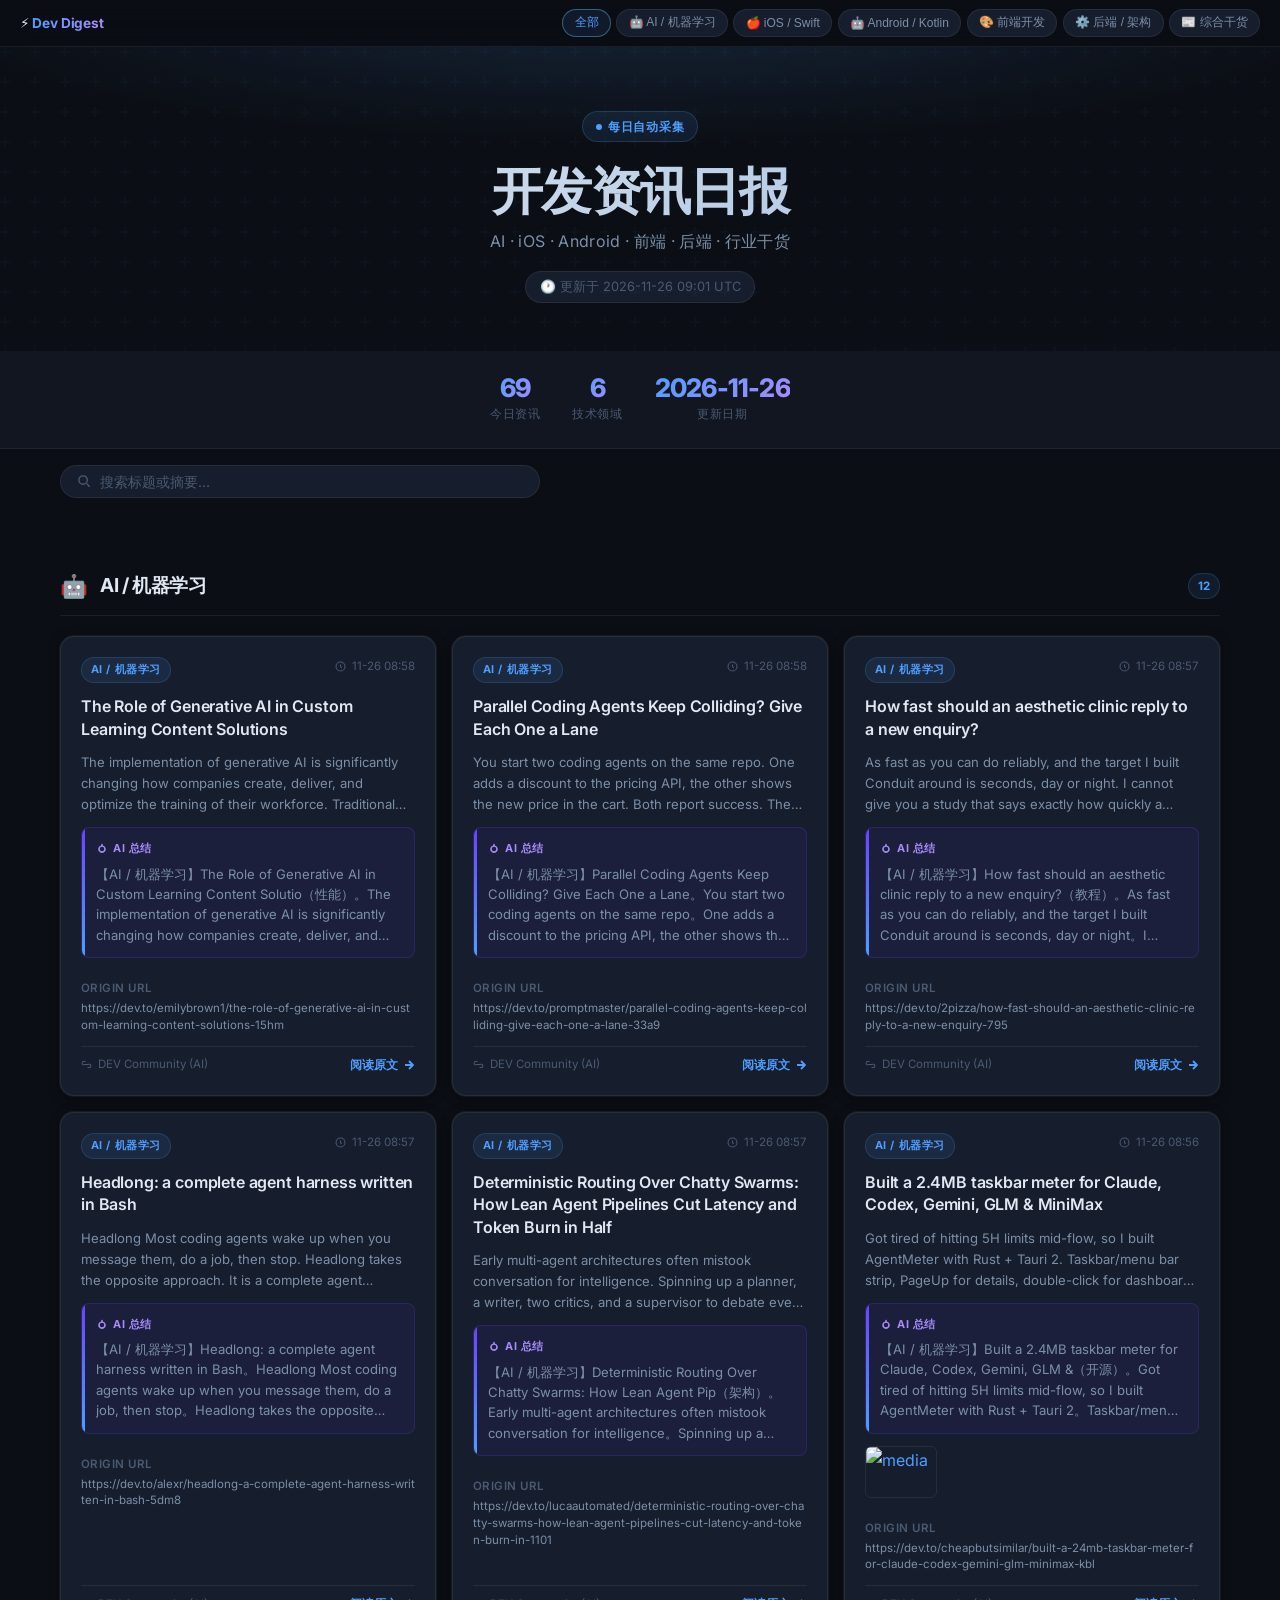
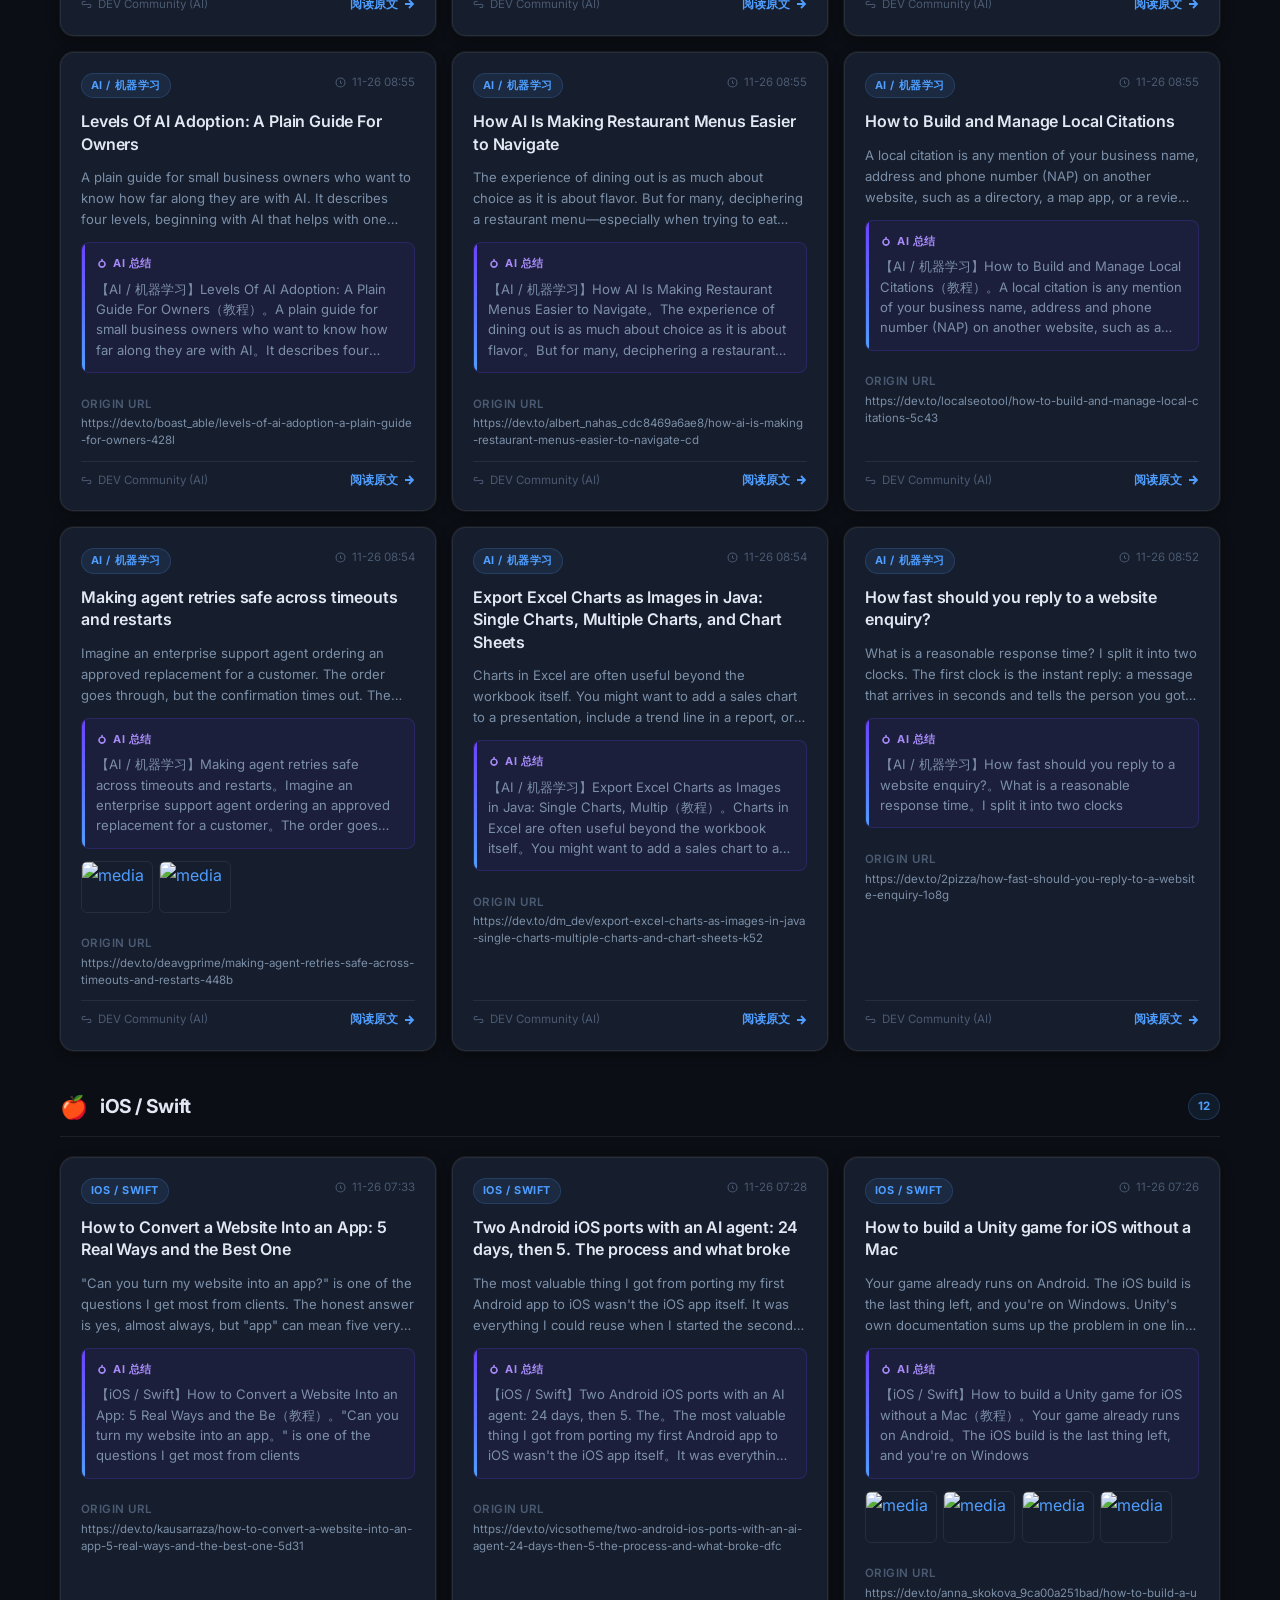
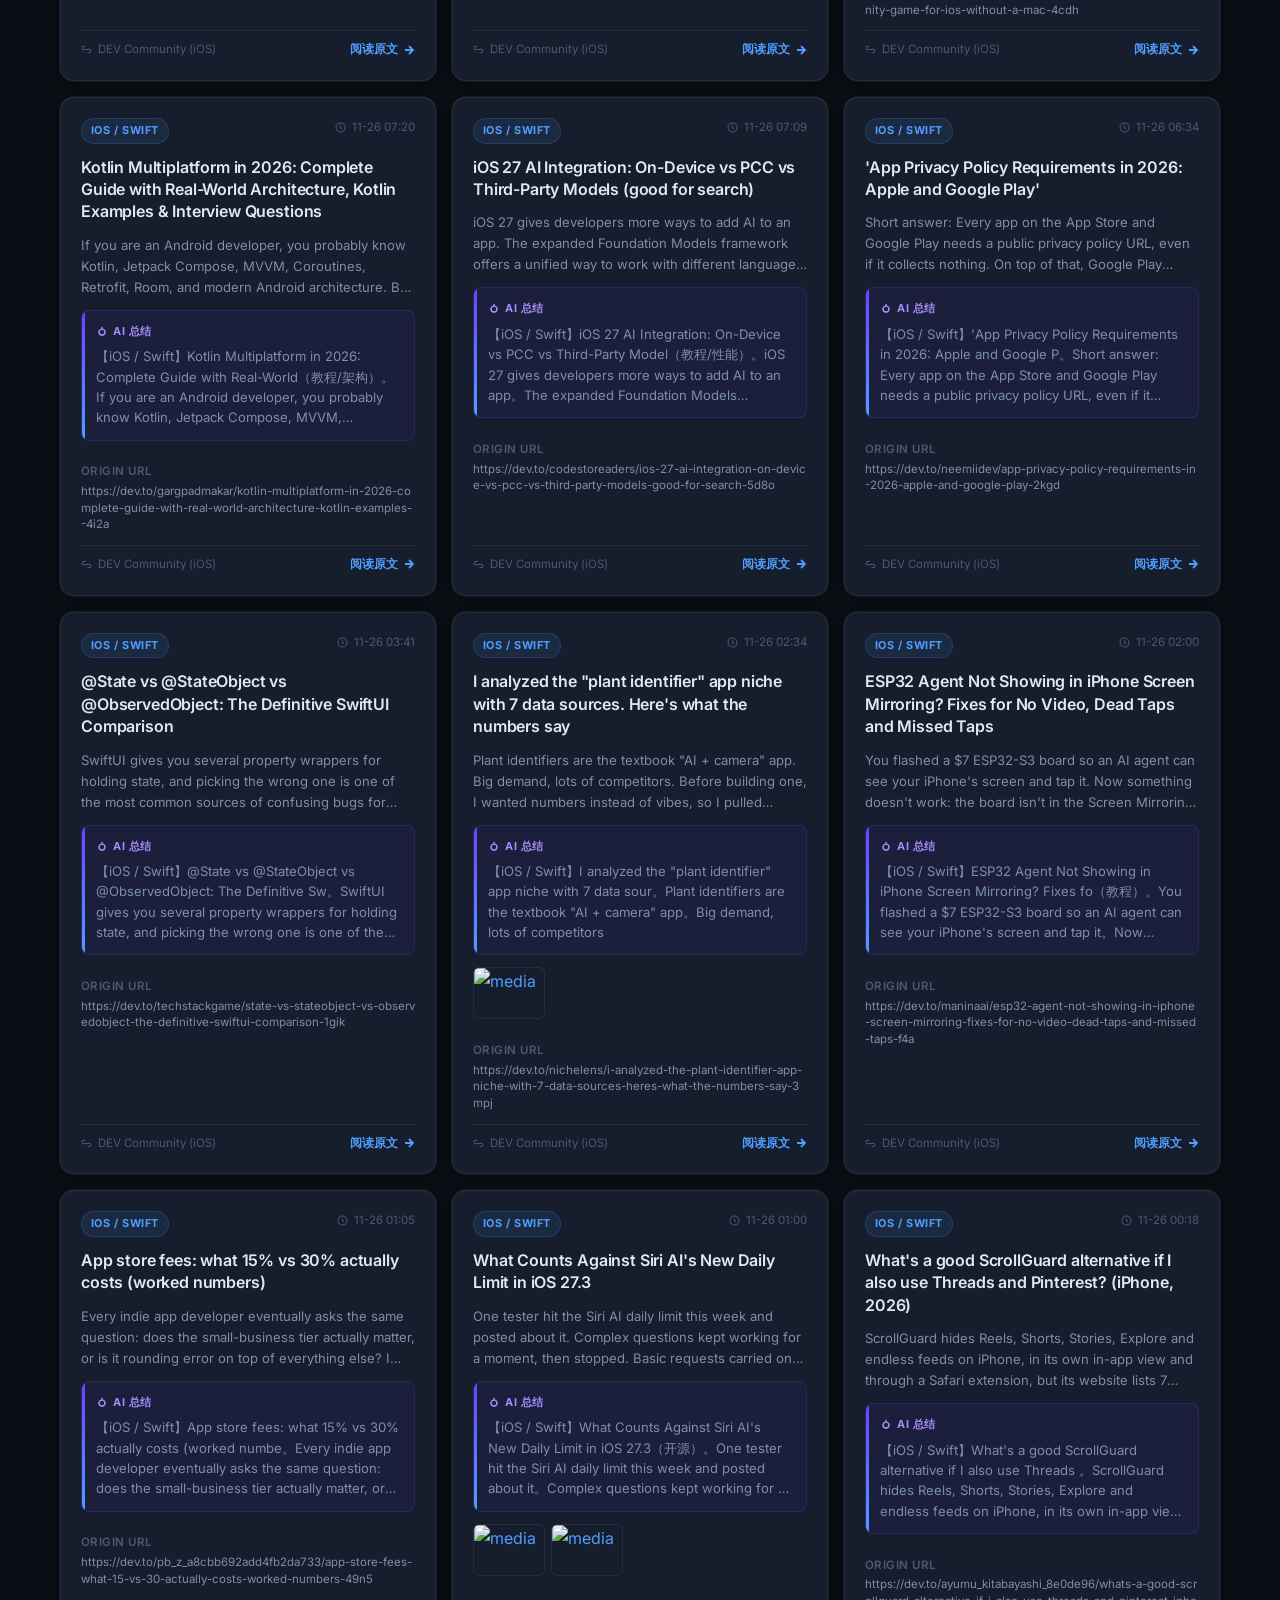
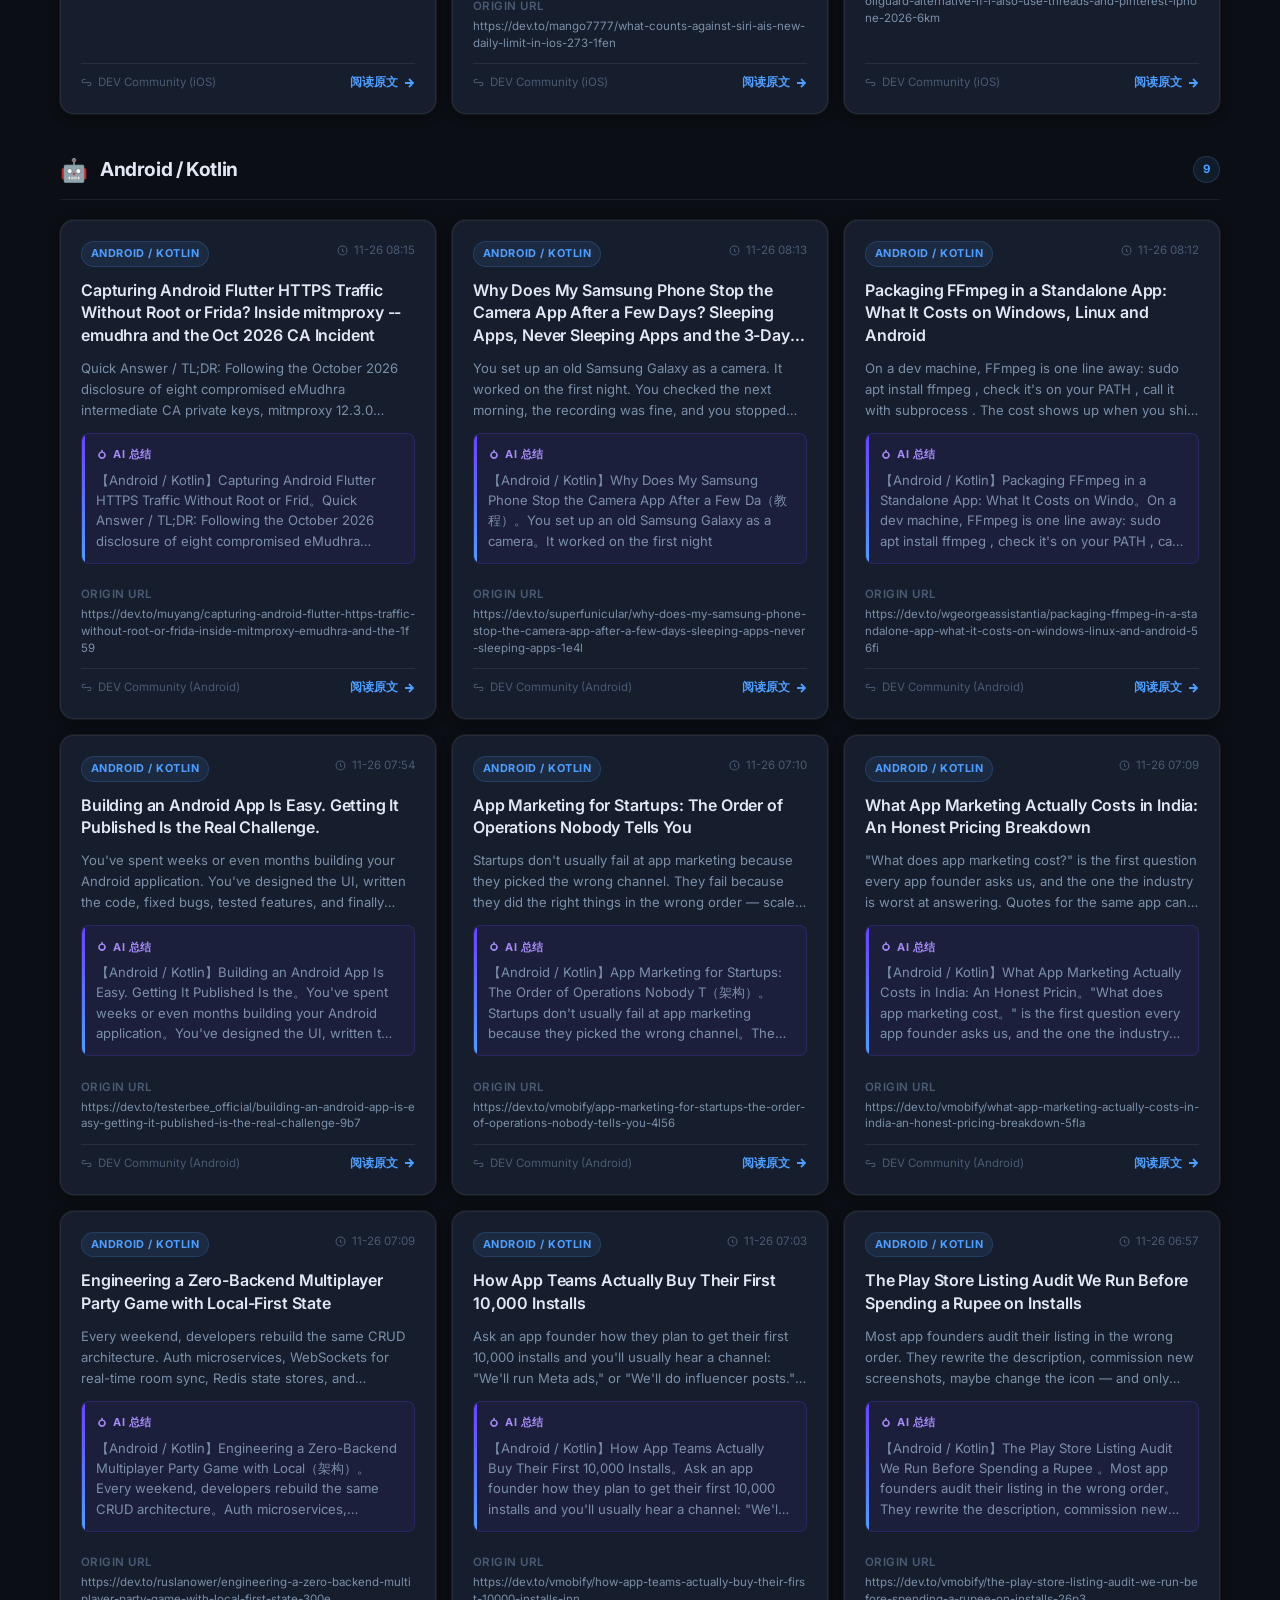
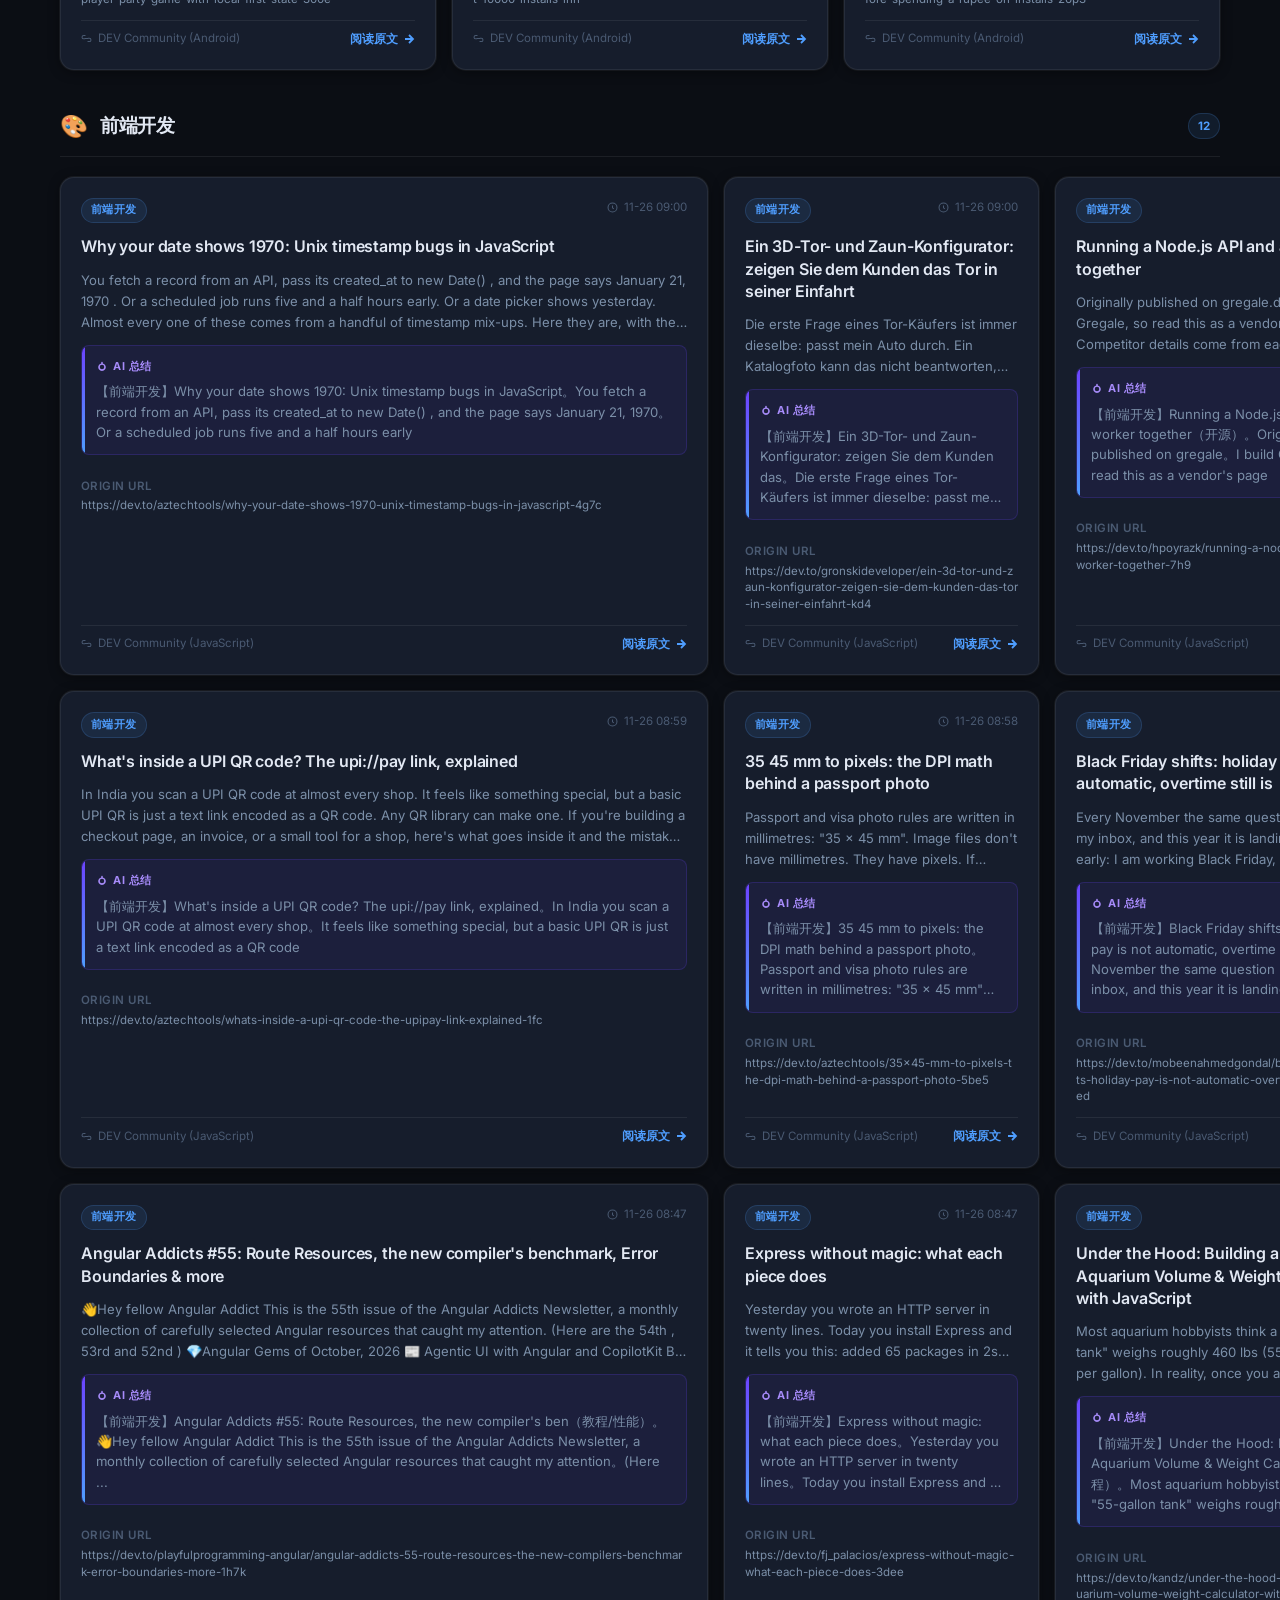
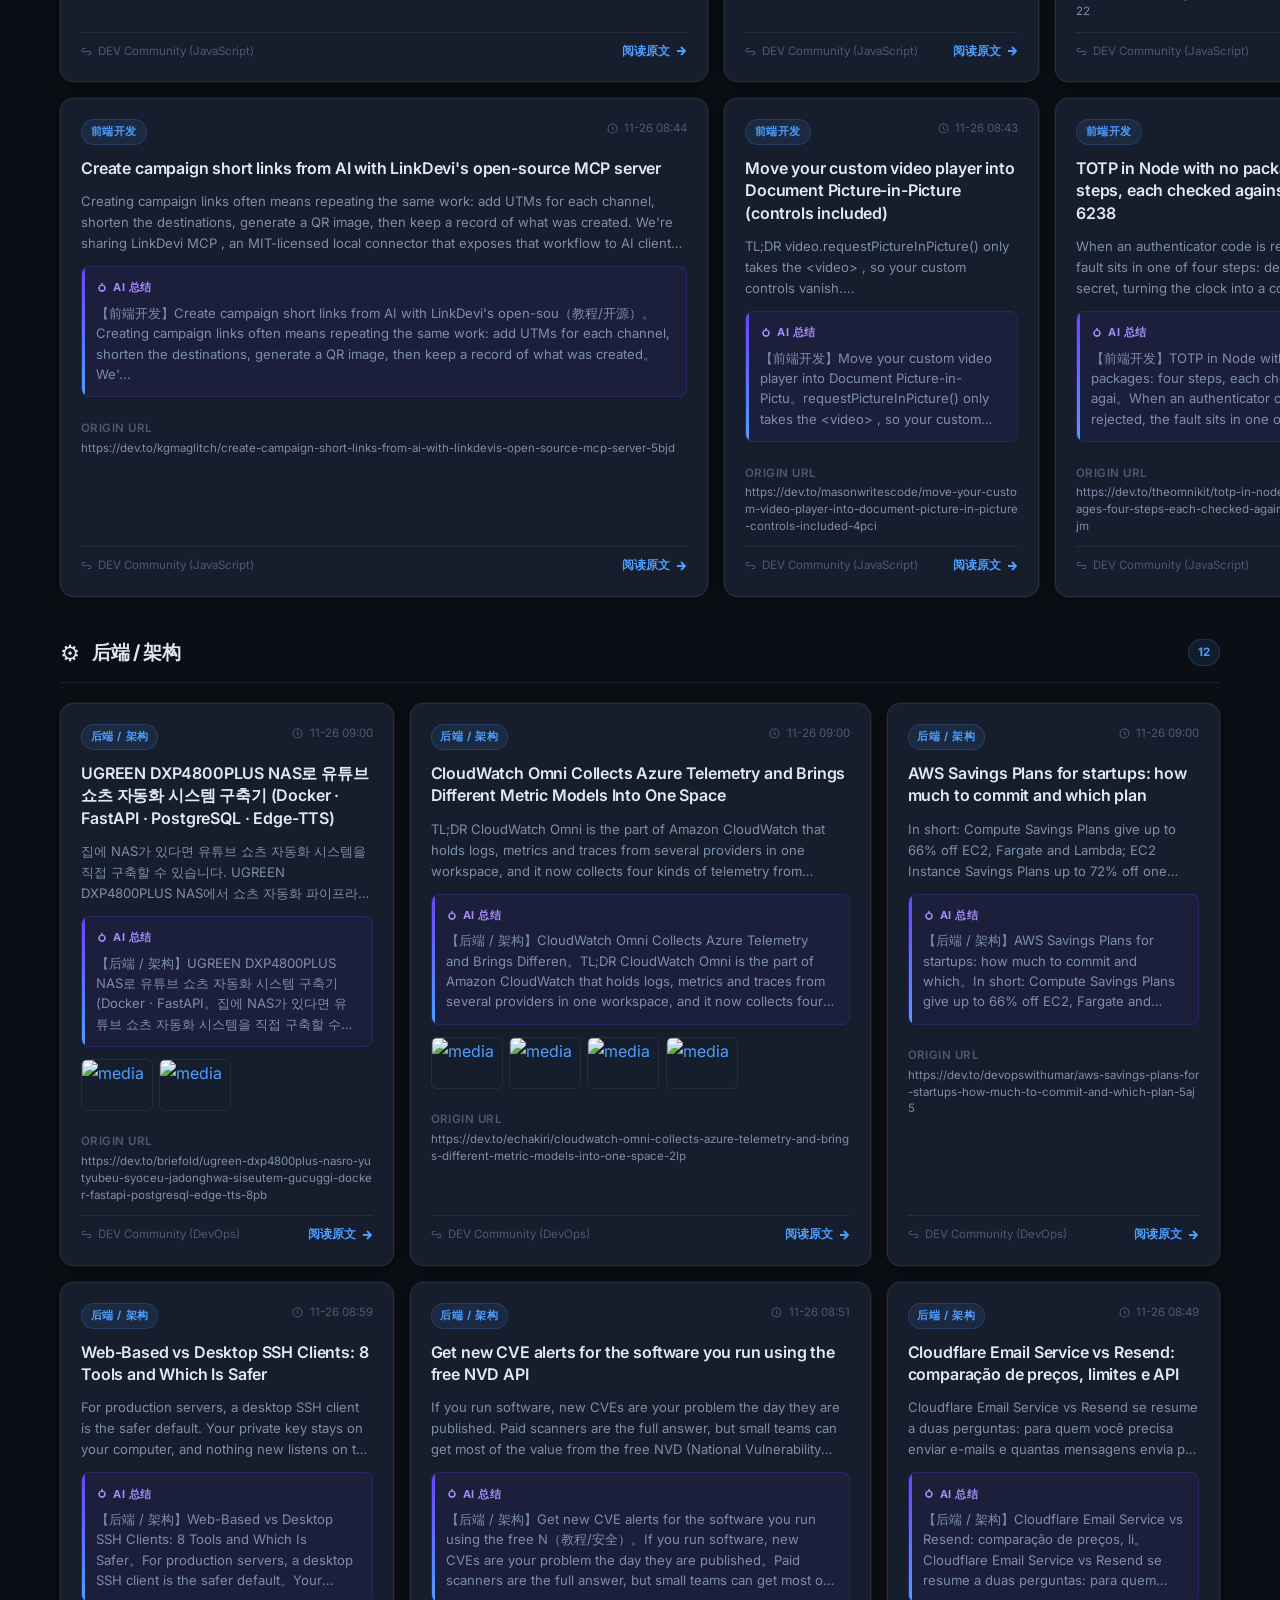
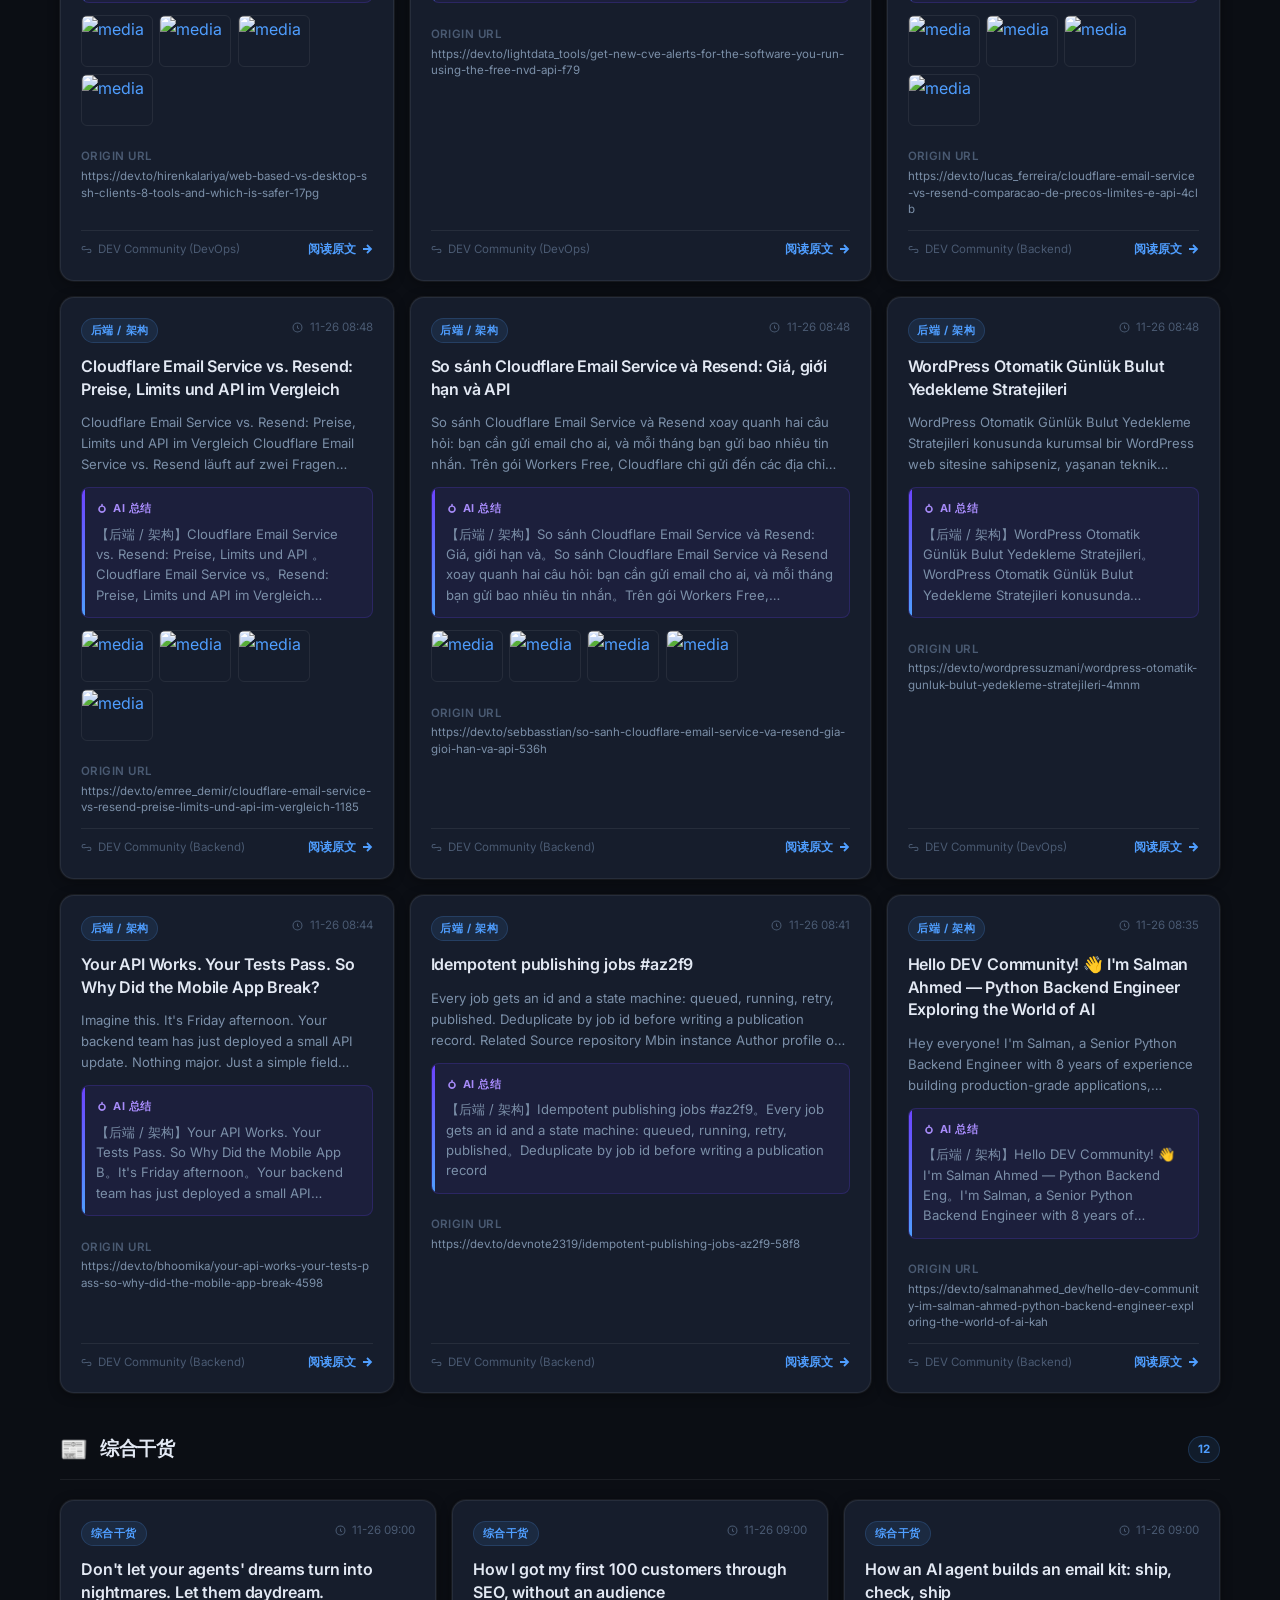
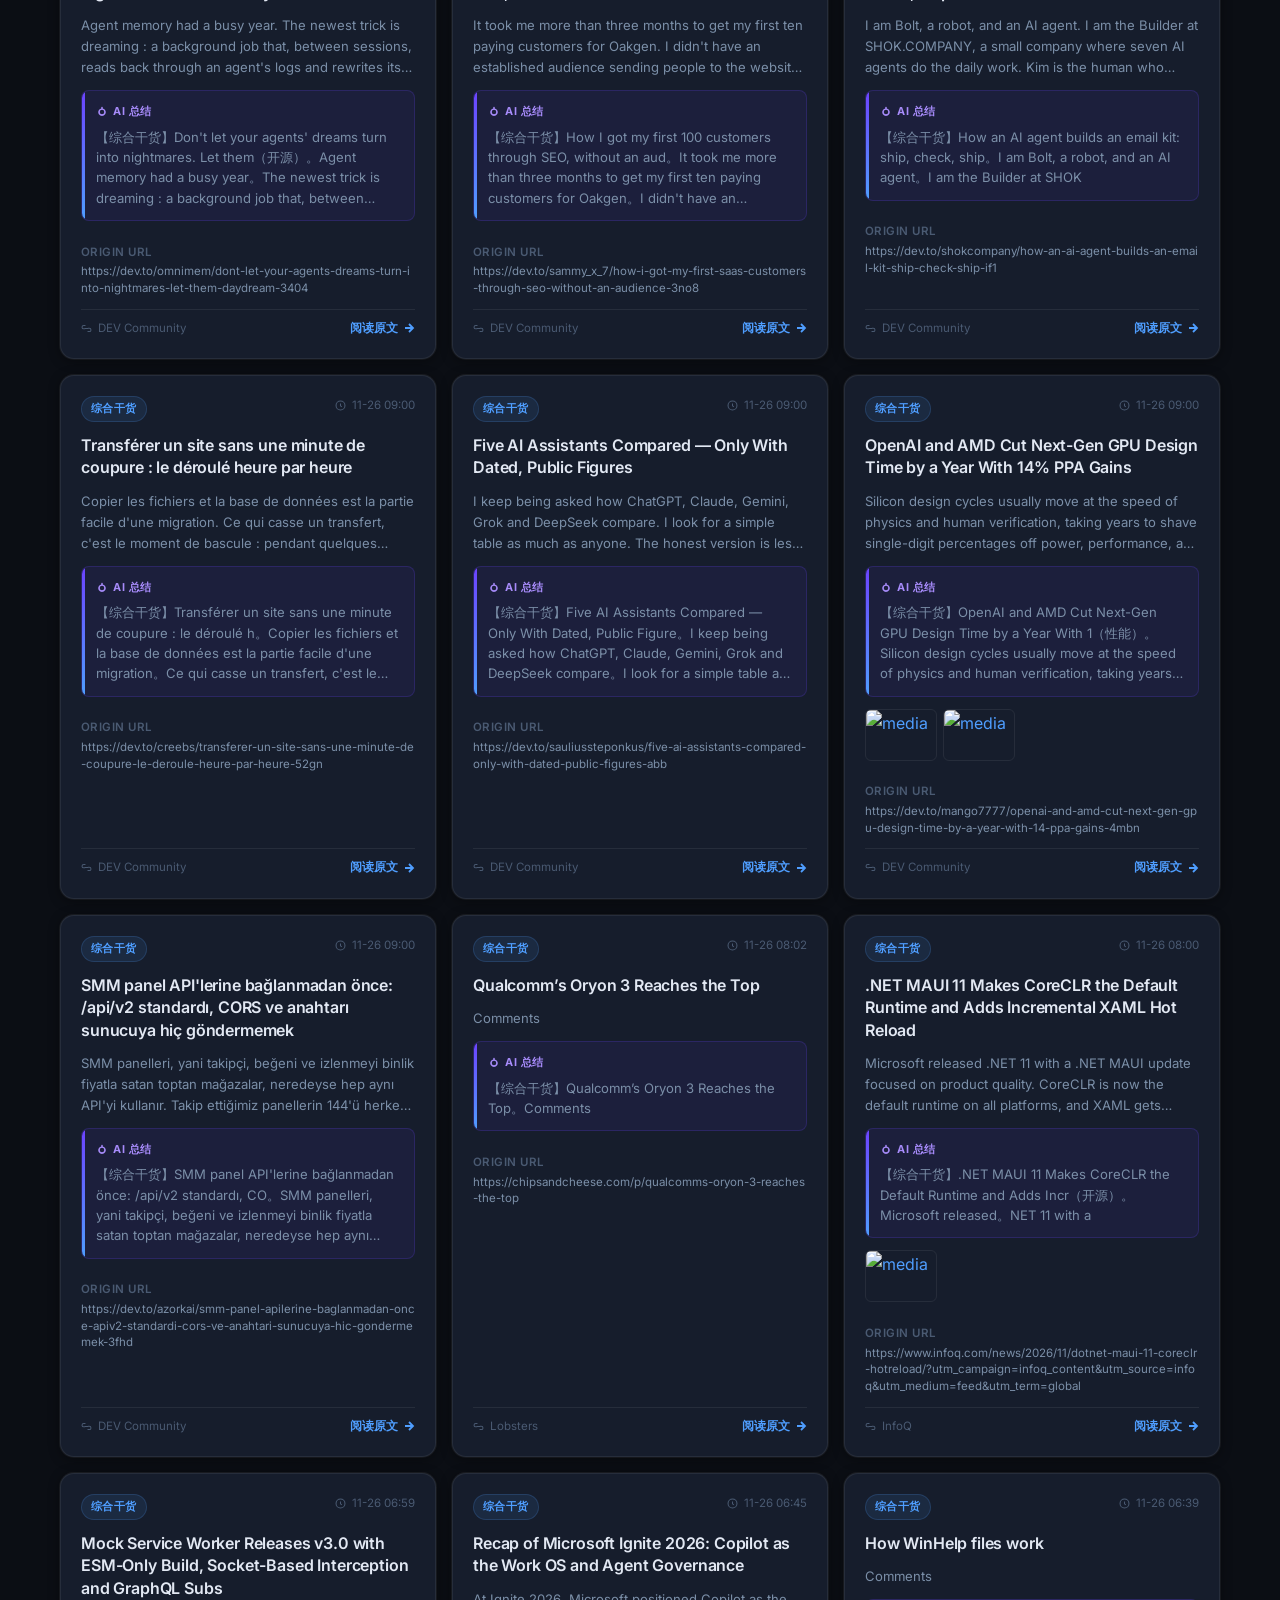
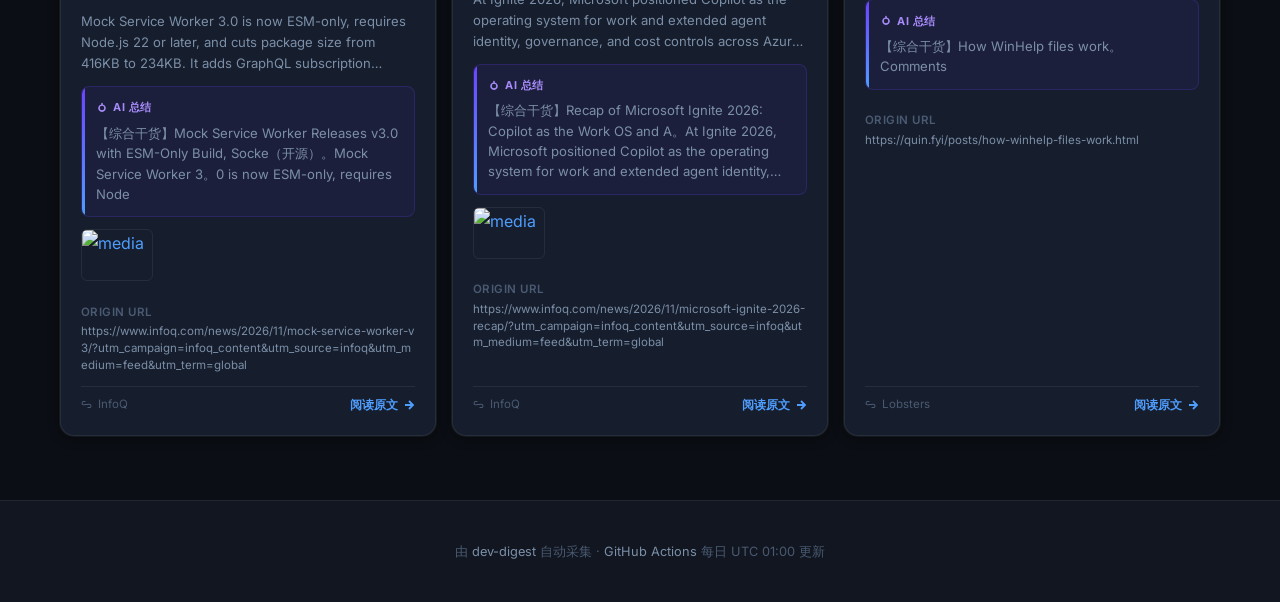
==== commit ffc599c4: "chore(digest): update daily dev news 2026-11-26" ====
--- a/docs/index.html
+++ b/docs/index.html
@@ -3,7 +3,7 @@
 <head>
   <meta charset="utf-8" />
   <meta name="viewport" content="width=device-width, initial-scale=1" />
-  <title>开发资讯日报 · 2026-11-25</title>
+  <title>开发资讯日报 · 2026-11-26</title>
   <meta name="description" content="AI、iOS、Android、前端、后端等领域每日开发技巧与行业干货聚合" />
   <link rel="preconnect" href="https://fonts.googleapis.com" />
   <link rel="preconnect" href="https://fonts.gstatic.com" crossorigin />
@@ -26,13 +26,13 @@
     <h1>开发资讯日报</h1>
     <p class="subtitle">AI · iOS · Android · 前端 · 后端 · 行业干货</p>
     <p class="updated">
-      🕐 更新于 2026-11-25 09:23 UTC
+      🕐 更新于 2026-11-26 09:01 UTC
     </p>
   </header>
 
   <div class="stats-bar">
     <div class="stat-item">
-      <div class="num">70</div>
+      <div class="num">69</div>
       <div class="label">今日资讯</div>
     </div>
     <div class="stat-item">
@@ -40,7 +40,7 @@
       <div class="label">技术领域</div>
     </div>
     <div class="stat-item">
-      <div class="num">2026-11-25</div>
+      <div class="num">2026-11-26</div>
       <div class="label">更新日期</div>
     </div>
   </div>
@@ -64,278 +64,278 @@
         </div>
         <div class="grid" id="grid-ai">
           
-        <article class="card" data-category="ai" data-title="building a zero-dependency open agentic website &amp; conformance auditor (mvp profile 0.3)" data-text="publishing an agent network directly on a static https website — with no central registry and no custom backend runtime ">
+        <article class="card" data-category="ai" data-title="the role of generative ai in custom learning content solutions" data-text="the implementation of generative ai is significantly changing how companies create, deliver, and optimize the training o">
           <div class="card-top">
             <span class="badge">AI / 机器学习</span>
-            <span class="card-meta"><svg viewBox="0 0 16 16" fill="none" stroke="currentColor" stroke-width="1.5"><circle cx="8" cy="8" r="6.5"/><path d="M8 5v3.5l2 1.5"/></svg> 11-25 09:20</span>
-          </div>
-          <h3 class="title"><a href="https://dev.to/devboxzeroops/building-a-zero-dependency-open-agentic-website-conformance-auditor-mvp-profile-03-54a" target="_blank" rel="noopener">Building a Zero-Dependency Open Agentic Website &amp; Conformance Auditor (MVP Profile 0.3)</a></h3>
-          <p class="describe">Publishing an agent network directly on a static HTTPS website — with no central registry and no custom backend runtime — sounds simple until you try to enforce real browser trust boundaries. While building VeriMesh for the Open Agentic Web Challenge, we implemented the Worldwide Agentic Web Minimum Viable Specification (MVP Profile 0.3) using pure static HTML5, CSS, and isomorphic ES modules ( 0 runtime npm dependencies). Below are the concrete implementation details and subtle pitfalls we ran into. 1. The Four Static Artifacts Every Open Agentic Website Needs To make a static site (such a...</p>
-          <div class="ai-box">
-            <div class="ai-label"><svg viewBox="0 0 16 16" fill="currentColor"><path d="M8 1a1 1 0 0 1 1 1v1.268a5 5 0 1 1-2 0V2a1 1 0 0 1 1-1zm0 4a3 3 0 1 0 0 6 3 3 0 0 0 0-6z"/></svg> AI 总结</div>
-            <p>【AI / 机器学习】Building a Zero-Dependency Open Agentic Website &amp; Conformanc。Publishing an agent network directly on a static HTTPS website — with no central registry and no custom backend runtime — sounds simple until you try to enforce real browser tru...</p>
-          </div>
-          
-          <p class="origin-url" title="原文链接">
-            <span class="origin-label">Origin URL</span>
-            <a href="https://dev.to/devboxzeroops/building-a-zero-dependency-open-agentic-website-conformance-auditor-mvp-profile-03-54a" target="_blank" rel="noopener">https://dev.to/devboxzeroops/building-a-zero-dependency-open-agentic-website-conformance-auditor-mvp-profile-03-54a</a>
+            <span class="card-meta"><svg viewBox="0 0 16 16" fill="none" stroke="currentColor" stroke-width="1.5"><circle cx="8" cy="8" r="6.5"/><path d="M8 5v3.5l2 1.5"/></svg> 11-26 08:58</span>
+          </div>
+          <h3 class="title"><a href="https://dev.to/emilybrown1/the-role-of-generative-ai-in-custom-learning-content-solutions-15hm" target="_blank" rel="noopener">The Role of Generative AI in Custom Learning Content Solutions</a></h3>
+          <p class="describe">The implementation of generative AI is significantly changing how companies create, deliver, and optimize the training of their workforce. Traditional methods of creating content usually involve lengthy production cycles, large budgets, and the repeated implementation of instructional design methods. These constraints limit companies&#x27; abilities to keep up with fast-developing workforce requirements. Generative AI creates content faster and better matches trainees&#x27; needs and facilitates constant learning, thus opening new possibilities. Custom Learning Content Solutions are gradually transfo...</p>
+          <div class="ai-box">
+            <div class="ai-label"><svg viewBox="0 0 16 16" fill="currentColor"><path d="M8 1a1 1 0 0 1 1 1v1.268a5 5 0 1 1-2 0V2a1 1 0 0 1 1-1zm0 4a3 3 0 1 0 0 6 3 3 0 0 0 0-6z"/></svg> AI 总结</div>
+            <p>【AI / 机器学习】The Role of Generative AI in Custom Learning Content Solutio（性能）。The implementation of generative AI is significantly changing how companies create, deliver, and optimize the training of their workforce。Traditional methods of creating content...</p>
+          </div>
+          
+          <p class="origin-url" title="原文链接">
+            <span class="origin-label">Origin URL</span>
+            <a href="https://dev.to/emilybrown1/the-role-of-generative-ai-in-custom-learning-content-solutions-15hm" target="_blank" rel="noopener">https://dev.to/emilybrown1/the-role-of-generative-ai-in-custom-learning-content-solutions-15hm</a>
           </p>
           <div class="card-footer">
             <span class="card-meta" style="margin-right:auto"><svg viewBox="0 0 16 16" fill="none" stroke="currentColor" stroke-width="1.5"><path d="M6.5 3.5H4A2.5 2.5 0 0 0 4 8.5h2"/><path d="M9.5 12.5H12A2.5 2.5 0 0 0 12 7.5h-2"/><line x1="5.5" y1="8" x2="10.5" y2="8"/></svg> DEV Community (AI)</span>
-            <a class="read-link" href="https://dev.to/devboxzeroops/building-a-zero-dependency-open-agentic-website-conformance-auditor-mvp-profile-03-54a" target="_blank" rel="noopener">
-              阅读原文 <svg viewBox="0 0 12 12" fill="none" stroke="currentColor" stroke-width="1.8"><path d="M2 6h8M6 2l4 4-4 4"/></svg>
-            </a>
-          </div>
-        </article>
-        <article class="card" data-category="ai" data-title="ai text detectors should never be used to accuse anyone (wednesday ai opinion)" data-text="wednesday ai opinion. today&#x27;s take: an &quot;ai-written&quot; score from a text detector is not evidence. it should">
+            <a class="read-link" href="https://dev.to/emilybrown1/the-role-of-generative-ai-in-custom-learning-content-solutions-15hm" target="_blank" rel="noopener">
+              阅读原文 <svg viewBox="0 0 12 12" fill="none" stroke="currentColor" stroke-width="1.8"><path d="M2 6h8M6 2l4 4-4 4"/></svg>
+            </a>
+          </div>
+        </article>
+        <article class="card" data-category="ai" data-title="parallel coding agents keep colliding? give each one a lane" data-text="you start two coding agents on the same repo. one adds a discount to the pricing api, the other shows the new price in t">
           <div class="card-top">
             <span class="badge">AI / 机器学习</span>
-            <span class="card-meta"><svg viewBox="0 0 16 16" fill="none" stroke="currentColor" stroke-width="1.5"><circle cx="8" cy="8" r="6.5"/><path d="M8 5v3.5l2 1.5"/></svg> 11-25 09:20</span>
-          </div>
-          <h3 class="title"><a href="https://dev.to/m_t_ramkrushna/ai-text-detectors-should-never-be-used-to-accuse-anyone-wednesday-ai-opinion-gfp" target="_blank" rel="noopener">AI text detectors should never be used to accuse anyone (Wednesday AI Opinion)</a></h3>
-          <p class="describe">Wednesday AI Opinion. Today&#x27;s take: an &quot;AI-written&quot; score from a text detector is not evidence. It should never be the reason someone gets accused, rejected, failed or fired. I build with LLMs every day, and I get why people want a detector. Schools, hiring teams and content platforms are flooded with generated text. But a tool that is wrong in predictable, unfair ways is worse than no tool, because it gives a guess the look of proof. Here&#x27;s why I think that, with sources. 1. The company that built ChatGPT shut down its own detector In January 2023 OpenAI released a classifier to flag AI-wr...</p>
-          <div class="ai-box">
-            <div class="ai-label"><svg viewBox="0 0 16 16" fill="currentColor"><path d="M8 1a1 1 0 0 1 1 1v1.268a5 5 0 1 1-2 0V2a1 1 0 0 1 1-1zm0 4a3 3 0 1 0 0 6 3 3 0 0 0 0-6z"/></svg> AI 总结</div>
-            <p>【AI / 机器学习】AI text detectors should never be used to accuse anyone (Wed（开源）。Wednesday AI Opinion。Today&#x27;s take: an &quot;AI-written&quot; score from a text detector is not evidence</p>
-          </div>
-          
-          <p class="origin-url" title="原文链接">
-            <span class="origin-label">Origin URL</span>
-            <a href="https://dev.to/m_t_ramkrushna/ai-text-detectors-should-never-be-used-to-accuse-anyone-wednesday-ai-opinion-gfp" target="_blank" rel="noopener">https://dev.to/m_t_ramkrushna/ai-text-detectors-should-never-be-used-to-accuse-anyone-wednesday-ai-opinion-gfp</a>
+            <span class="card-meta"><svg viewBox="0 0 16 16" fill="none" stroke="currentColor" stroke-width="1.5"><circle cx="8" cy="8" r="6.5"/><path d="M8 5v3.5l2 1.5"/></svg> 11-26 08:58</span>
+          </div>
+          <h3 class="title"><a href="https://dev.to/promptmaster/parallel-coding-agents-keep-colliding-give-each-one-a-lane-33a9" target="_blank" rel="noopener">Parallel Coding Agents Keep Colliding? Give Each One a Lane</a></h3>
+          <p class="describe">You start two coding agents on the same repo. One adds a discount to the pricing API, the other shows the new price in the cart. Both report success. Then you merge, and one of them has rewritten a file the other one owned. Running agents in parallel is easy to start. Keeping them out of each other&#x27;s way is the actual work. This article is a practical setup for that: give each agent a lane, write the lanes down, define how agents hand work to each other, merge in a fixed order, and keep one reviewer. If you&#x27;re still deciding whether you need more than one agent at all, read Single Agent, Su...</p>
+          <div class="ai-box">
+            <div class="ai-label"><svg viewBox="0 0 16 16" fill="currentColor"><path d="M8 1a1 1 0 0 1 1 1v1.268a5 5 0 1 1-2 0V2a1 1 0 0 1 1-1zm0 4a3 3 0 1 0 0 6 3 3 0 0 0 0-6z"/></svg> AI 总结</div>
+            <p>【AI / 机器学习】Parallel Coding Agents Keep Colliding? Give Each One a Lane。You start two coding agents on the same repo。One adds a discount to the pricing API, the other shows the new price in the cart</p>
+          </div>
+          
+          <p class="origin-url" title="原文链接">
+            <span class="origin-label">Origin URL</span>
+            <a href="https://dev.to/promptmaster/parallel-coding-agents-keep-colliding-give-each-one-a-lane-33a9" target="_blank" rel="noopener">https://dev.to/promptmaster/parallel-coding-agents-keep-colliding-give-each-one-a-lane-33a9</a>
           </p>
           <div class="card-footer">
             <span class="card-meta" style="margin-right:auto"><svg viewBox="0 0 16 16" fill="none" stroke="currentColor" stroke-width="1.5"><path d="M6.5 3.5H4A2.5 2.5 0 0 0 4 8.5h2"/><path d="M9.5 12.5H12A2.5 2.5 0 0 0 12 7.5h-2"/><line x1="5.5" y1="8" x2="10.5" y2="8"/></svg> DEV Community (AI)</span>
-            <a class="read-link" href="https://dev.to/m_t_ramkrushna/ai-text-detectors-should-never-be-used-to-accuse-anyone-wednesday-ai-opinion-gfp" target="_blank" rel="noopener">
-              阅读原文 <svg viewBox="0 0 12 12" fill="none" stroke="currentColor" stroke-width="1.8"><path d="M2 6h8M6 2l4 4-4 4"/></svg>
-            </a>
-          </div>
-        </article>
-        <article class="card" data-category="ai" data-title="signal #142: claude code&#x27;s leaky approval files, claude ship, gpt-6.2 pricing, and more" data-text="this week&#x27;s most important item is a defect, not a launch: claude code&#x27;s &quot;yes, and don&#x27;t ask again&q">
+            <a class="read-link" href="https://dev.to/promptmaster/parallel-coding-agents-keep-colliding-give-each-one-a-lane-33a9" target="_blank" rel="noopener">
+              阅读原文 <svg viewBox="0 0 12 12" fill="none" stroke="currentColor" stroke-width="1.8"><path d="M2 6h8M6 2l4 4-4 4"/></svg>
+            </a>
+          </div>
+        </article>
+        <article class="card" data-category="ai" data-title="how fast should an aesthetic clinic reply to a new enquiry?" data-text="as fast as you can do reliably, and the target i built conduit around is seconds, day or night. i cannot give you a stud">
           <div class="card-top">
             <span class="badge">AI / 机器学习</span>
-            <span class="card-meta"><svg viewBox="0 0 16 16" fill="none" stroke="currentColor" stroke-width="1.5"><circle cx="8" cy="8" r="6.5"/><path d="M8 5v3.5l2 1.5"/></svg> 11-25 09:16</span>
-          </div>
-          <h3 class="title"><a href="https://dev.to/devsignal/signal-142-claude-codes-leaky-approval-files-claude-ship-gpt-62-pricing-and-more-3j0d" target="_blank" rel="noopener">Signal #142: Claude Code&#x27;s Leaky Approval Files, Claude Ship, GPT-6.2 Pricing, and More</a></h3>
-          <p class="describe">This week&#x27;s most important item is a defect, not a launch: Claude Code&#x27;s &quot;Yes, and don&#x27;t ask again&quot; option can persist credentials typed into approved commands into a local file that may end up in a public repository. Alongside that, Anthropic&#x27;s Claude Ship pushes PR review and approval toward agent-speed, OpenAI cut API prices on GPT-6.2 for agentic workloads, and a handful of smaller releases are worth a look. Here&#x27;s what to do about each. Claude Code leaks secrets through local approval-rule files When you select &quot;Yes, and don&#x27;t ask again&quot; in Claude Code, the approved shell command is wr...</p>
-          <div class="ai-box">
-            <div class="ai-label"><svg viewBox="0 0 16 16" fill="currentColor"><path d="M8 1a1 1 0 0 1 1 1v1.268a5 5 0 1 1-2 0V2a1 1 0 0 1 1-1zm0 4a3 3 0 1 0 0 6 3 3 0 0 0 0-6z"/></svg> AI 总结</div>
-            <p>【AI / 机器学习】Signal #142: Claude Code&#x27;s Leaky Approval Files, Claude Ship（开源）。This week&#x27;s most important item is a defect, not a launch: Claude Code&#x27;s &quot;Yes, and don&#x27;t ask again&quot; option can persist credentials typed into approved commands into a local file...</p>
-          </div>
-          
-          <p class="origin-url" title="原文链接">
-            <span class="origin-label">Origin URL</span>
-            <a href="https://dev.to/devsignal/signal-142-claude-codes-leaky-approval-files-claude-ship-gpt-62-pricing-and-more-3j0d" target="_blank" rel="noopener">https://dev.to/devsignal/signal-142-claude-codes-leaky-approval-files-claude-ship-gpt-62-pricing-and-more-3j0d</a>
+            <span class="card-meta"><svg viewBox="0 0 16 16" fill="none" stroke="currentColor" stroke-width="1.5"><circle cx="8" cy="8" r="6.5"/><path d="M8 5v3.5l2 1.5"/></svg> 11-26 08:57</span>
+          </div>
+          <h3 class="title"><a href="https://dev.to/2pizza/how-fast-should-an-aesthetic-clinic-reply-to-a-new-enquiry-795" target="_blank" rel="noopener">How fast should an aesthetic clinic reply to a new enquiry?</a></h3>
+          <p class="describe">As fast as you can do reliably, and the target I built Conduit around is seconds, day or night. I cannot give you a study that says exactly how quickly a person loses interest, because I do not have one and will not make one up. What I can show you is how to measure your own reply times and decide what is worth fixing. A new enquiry usually arrives when someone has just decided to ask. If the first reply arrives after they have asked the next clinic as well, you are competing for a decision that was almost made. Here is how to look at it. Why does reply speed matter for a clinic? Because th...</p>
+          <div class="ai-box">
+            <div class="ai-label"><svg viewBox="0 0 16 16" fill="currentColor"><path d="M8 1a1 1 0 0 1 1 1v1.268a5 5 0 1 1-2 0V2a1 1 0 0 1 1-1zm0 4a3 3 0 1 0 0 6 3 3 0 0 0 0-6z"/></svg> AI 总结</div>
+            <p>【AI / 机器学习】How fast should an aesthetic clinic reply to a new enquiry?（教程）。As fast as you can do reliably, and the target I built Conduit around is seconds, day or night。I cannot give you a study that says exactly how quickly a person loses interest, b...</p>
+          </div>
+          
+          <p class="origin-url" title="原文链接">
+            <span class="origin-label">Origin URL</span>
+            <a href="https://dev.to/2pizza/how-fast-should-an-aesthetic-clinic-reply-to-a-new-enquiry-795" target="_blank" rel="noopener">https://dev.to/2pizza/how-fast-should-an-aesthetic-clinic-reply-to-a-new-enquiry-795</a>
           </p>
           <div class="card-footer">
             <span class="card-meta" style="margin-right:auto"><svg viewBox="0 0 16 16" fill="none" stroke="currentColor" stroke-width="1.5"><path d="M6.5 3.5H4A2.5 2.5 0 0 0 4 8.5h2"/><path d="M9.5 12.5H12A2.5 2.5 0 0 0 12 7.5h-2"/><line x1="5.5" y1="8" x2="10.5" y2="8"/></svg> DEV Community (AI)</span>
-            <a class="read-link" href="https://dev.to/devsignal/signal-142-claude-codes-leaky-approval-files-claude-ship-gpt-62-pricing-and-more-3j0d" target="_blank" rel="noopener">
-              阅读原文 <svg viewBox="0 0 12 12" fill="none" stroke="currentColor" stroke-width="1.8"><path d="M2 6h8M6 2l4 4-4 4"/></svg>
-            </a>
-          </div>
-        </article>
-        <article class="card" data-category="ai" data-title="from sales to software engineer: how i learned to code, and what i&#x27;d do differently with ai" data-text="what this post is about how i taught myself to be an engineer after leaving sales with zero experience: what still holds">
+            <a class="read-link" href="https://dev.to/2pizza/how-fast-should-an-aesthetic-clinic-reply-to-a-new-enquiry-795" target="_blank" rel="noopener">
+              阅读原文 <svg viewBox="0 0 12 12" fill="none" stroke="currentColor" stroke-width="1.8"><path d="M2 6h8M6 2l4 4-4 4"/></svg>
+            </a>
+          </div>
+        </article>
+        <article class="card" data-category="ai" data-title="headlong: a complete agent harness written in bash" data-text="headlong most coding agents wake up when you message them, do a job, then stop. headlong takes the opposite approach. it">
           <div class="card-top">
             <span class="badge">AI / 机器学习</span>
-            <span class="card-meta"><svg viewBox="0 0 16 16" fill="none" stroke="currentColor" stroke-width="1.5"><circle cx="8" cy="8" r="6.5"/><path d="M8 5v3.5l2 1.5"/></svg> 11-25 09:16</span>
-          </div>
-          <h3 class="title"><a href="https://dev.to/sora_uzu/from-sales-to-software-engineer-how-i-learned-to-code-and-what-id-do-differently-with-ai-273l" target="_blank" rel="noopener">From Sales to Software Engineer: How I Learned to Code, and What I&#x27;d Do Differently with AI</a></h3>
-          <p class="describe">What this post is about How I taught myself to be an engineer after leaving sales with zero experience: what still holds up , and what I&#x27;d do differently now that we have AI . If you&#x27;re on the same path, I hope it helps. Who it&#x27;s for Anyone trying to break into software engineering with no experience. The short version Put in the hours and the reps first. AI doesn&#x27;t change that. Focus on how to think, not just which tools to use. Build something close to a real production setup, and understand the concepts behind it. Learn the design and concepts first, then learn by building with AI. That ...</p>
-          <div class="ai-box">
-            <div class="ai-label"><svg viewBox="0 0 16 16" fill="currentColor"><path d="M8 1a1 1 0 0 1 1 1v1.268a5 5 0 1 1-2 0V2a1 1 0 0 1 1-1zm0 4a3 3 0 1 0 0 6 3 3 0 0 0 0-6z"/></svg> AI 总结</div>
-            <p>【AI / 机器学习】From Sales to Software Engineer: How I Learned to Code, and （教程）。What this post is about How I taught myself to be an engineer after leaving sales with zero experience: what still holds up , and what I&#x27;d do differently now that we have AI。If ...</p>
-          </div>
-          
-          <p class="origin-url" title="原文链接">
-            <span class="origin-label">Origin URL</span>
-            <a href="https://dev.to/sora_uzu/from-sales-to-software-engineer-how-i-learned-to-code-and-what-id-do-differently-with-ai-273l" target="_blank" rel="noopener">https://dev.to/sora_uzu/from-sales-to-software-engineer-how-i-learned-to-code-and-what-id-do-differently-with-ai-273l</a>
+            <span class="card-meta"><svg viewBox="0 0 16 16" fill="none" stroke="currentColor" stroke-width="1.5"><circle cx="8" cy="8" r="6.5"/><path d="M8 5v3.5l2 1.5"/></svg> 11-26 08:57</span>
+          </div>
+          <h3 class="title"><a href="https://dev.to/alexr/headlong-a-complete-agent-harness-written-in-bash-5dm8" target="_blank" rel="noopener">Headlong: a complete agent harness written in Bash</a></h3>
+          <p class="describe">Headlong Most coding agents wake up when you message them, do a job, then stop. Headlong takes the opposite approach. It is a complete agent harness written in Bash , built around shellm , a recursive language model loop that keeps thinking between conversations. Your team&#x27;s Slack messages arrive as observations in that stream, and the agent decides whether to answer. Each step rebuilds context from an append-only log , recent entries in full and older ones summarised in tiers, so a long-running agent loses nothing to compaction. It is small, readable end to end, and easy to modify. As of 2...</p>
+          <div class="ai-box">
+            <div class="ai-label"><svg viewBox="0 0 16 16" fill="currentColor"><path d="M8 1a1 1 0 0 1 1 1v1.268a5 5 0 1 1-2 0V2a1 1 0 0 1 1-1zm0 4a3 3 0 1 0 0 6 3 3 0 0 0 0-6z"/></svg> AI 总结</div>
+            <p>【AI / 机器学习】Headlong: a complete agent harness written in Bash。Headlong Most coding agents wake up when you message them, do a job, then stop。Headlong takes the opposite approach</p>
+          </div>
+          
+          <p class="origin-url" title="原文链接">
+            <span class="origin-label">Origin URL</span>
+            <a href="https://dev.to/alexr/headlong-a-complete-agent-harness-written-in-bash-5dm8" target="_blank" rel="noopener">https://dev.to/alexr/headlong-a-complete-agent-harness-written-in-bash-5dm8</a>
           </p>
           <div class="card-footer">
             <span class="card-meta" style="margin-right:auto"><svg viewBox="0 0 16 16" fill="none" stroke="currentColor" stroke-width="1.5"><path d="M6.5 3.5H4A2.5 2.5 0 0 0 4 8.5h2"/><path d="M9.5 12.5H12A2.5 2.5 0 0 0 12 7.5h-2"/><line x1="5.5" y1="8" x2="10.5" y2="8"/></svg> DEV Community (AI)</span>
-            <a class="read-link" href="https://dev.to/sora_uzu/from-sales-to-software-engineer-how-i-learned-to-code-and-what-id-do-differently-with-ai-273l" target="_blank" rel="noopener">
-              阅读原文 <svg viewBox="0 0 12 12" fill="none" stroke="currentColor" stroke-width="1.8"><path d="M2 6h8M6 2l4 4-4 4"/></svg>
-            </a>
-          </div>
-        </article>
-        <article class="card" data-category="ai" data-title="google search ai mode adds read-only wallet access" data-text="google wallet connections are starting to roll out, while drive and gemini chat context are coming later, with permissio">
+            <a class="read-link" href="https://dev.to/alexr/headlong-a-complete-agent-harness-written-in-bash-5dm8" target="_blank" rel="noopener">
+              阅读原文 <svg viewBox="0 0 12 12" fill="none" stroke="currentColor" stroke-width="1.8"><path d="M2 6h8M6 2l4 4-4 4"/></svg>
+            </a>
+          </div>
+        </article>
+        <article class="card" data-category="ai" data-title="deterministic routing over chatty swarms: how lean agent pipelines cut latency and token burn in half" data-text="early multi-agent architectures often mistook conversation for intelligence. spinning up a planner, a writer, two critic">
           <div class="card-top">
             <span class="badge">AI / 机器学习</span>
-            <span class="card-meta"><svg viewBox="0 0 16 16" fill="none" stroke="currentColor" stroke-width="1.5"><circle cx="8" cy="8" r="6.5"/><path d="M8 5v3.5l2 1.5"/></svg> 11-25 09:15</span>
-          </div>
-          <h3 class="title"><a href="https://dev.to/jimclydegm/google-search-ai-mode-adds-read-only-wallet-access-26fh" target="_blank" rel="noopener">Google Search AI Mode Adds Read-Only Wallet Access</a></h3>
-          <p class="describe">Google Wallet connections are starting to roll out, while Drive and Gemini chat context are coming later, with permissions that extend beyond AI Mode. Google is beginning to roll out an optional Google Wallet connection for Personal Intelligence in Search AI Mode. In its November 23, 2026 announcement , the company said Google Drive and its Gemini app would follow in the coming weeks, bringing documents and conversation context into Search. Wallet access is read-only. Google says AI Mode can use account information to suggest ways to reduce spending or improve credit card rewards, but it ca...</p>
-          <div class="ai-box">
-            <div class="ai-label"><svg viewBox="0 0 16 16" fill="currentColor"><path d="M8 1a1 1 0 0 1 1 1v1.268a5 5 0 1 1-2 0V2a1 1 0 0 1 1-1zm0 4a3 3 0 1 0 0 6 3 3 0 0 0 0-6z"/></svg> AI 总结</div>
-            <p>【AI / 机器学习】Google Search AI Mode Adds Read-Only Wallet Access。Google Wallet connections are starting to roll out, while Drive and Gemini chat context are coming later, with permissions that extend beyond AI Mode。Google is beginning to roll...</p>
-          </div>
-          <div class="media"><a href="https://media2.dev.to/dynamic/image/width=800%2Cheight=%2Cfit=scale-down%2Cgravity=auto/https%3A%2F%2Fdev-to-uploads.s3.us-east-2.amazonaws.com%2Fuploads%2Farticles%2Fhq68m1tmxmkvv3xsuokj.webp" target="_blank" rel="noopener"><img src="https://media2.dev.to/dynamic/image/width=800%2Cheight=%2Cfit=scale-down%2Cgravity=auto/https%3A%2F%2Fdev-to-uploads.s3.us-east-2.amazonaws.com%2Fuploads%2Farticles%2Fhq68m1tmxmkvv3xsuokj.webp" alt="media" loading="lazy" /></a></div>
-          <p class="origin-url" title="原文链接">
-            <span class="origin-label">Origin URL</span>
-            <a href="https://dev.to/jimclydegm/google-search-ai-mode-adds-read-only-wallet-access-26fh" target="_blank" rel="noopener">https://dev.to/jimclydegm/google-search-ai-mode-adds-read-only-wallet-access-26fh</a>
+            <span class="card-meta"><svg viewBox="0 0 16 16" fill="none" stroke="currentColor" stroke-width="1.5"><circle cx="8" cy="8" r="6.5"/><path d="M8 5v3.5l2 1.5"/></svg> 11-26 08:57</span>
+          </div>
+          <h3 class="title"><a href="https://dev.to/lucaautomated/deterministic-routing-over-chatty-swarms-how-lean-agent-pipelines-cut-latency-and-token-burn-in-1101" target="_blank" rel="noopener">Deterministic Routing Over Chatty Swarms: How Lean Agent Pipelines Cut Latency and Token Burn in Half</a></h3>
+          <p class="describe">Early multi-agent architectures often mistook conversation for intelligence. Spinning up a planner, a writer, two critics, and a supervisor to debate every small output looks impressive in demos—until you measure latency, API burn, and failure modes in production. In 2026, resilient autonomous studios are shifting toward deterministic routing: reserving LLM reasoning strictly for creative synthesis while handing validation, media pipelines, and state tracking to lean Python code. “Every unnecessary agent-to-agent round trip is a tax on latency, context clarity, and creative momentum.” — Luc...</p>
+          <div class="ai-box">
+            <div class="ai-label"><svg viewBox="0 0 16 16" fill="currentColor"><path d="M8 1a1 1 0 0 1 1 1v1.268a5 5 0 1 1-2 0V2a1 1 0 0 1 1-1zm0 4a3 3 0 1 0 0 6 3 3 0 0 0 0-6z"/></svg> AI 总结</div>
+            <p>【AI / 机器学习】Deterministic Routing Over Chatty Swarms: How Lean Agent Pip（架构）。Early multi-agent architectures often mistook conversation for intelligence。Spinning up a planner, a writer, two critics, and a supervisor to debate every small output looks imp...</p>
+          </div>
+          
+          <p class="origin-url" title="原文链接">
+            <span class="origin-label">Origin URL</span>
+            <a href="https://dev.to/lucaautomated/deterministic-routing-over-chatty-swarms-how-lean-agent-pipelines-cut-latency-and-token-burn-in-1101" target="_blank" rel="noopener">https://dev.to/lucaautomated/deterministic-routing-over-chatty-swarms-how-lean-agent-pipelines-cut-latency-and-token-burn-in-1101</a>
           </p>
           <div class="card-footer">
             <span class="card-meta" style="margin-right:auto"><svg viewBox="0 0 16 16" fill="none" stroke="currentColor" stroke-width="1.5"><path d="M6.5 3.5H4A2.5 2.5 0 0 0 4 8.5h2"/><path d="M9.5 12.5H12A2.5 2.5 0 0 0 12 7.5h-2"/><line x1="5.5" y1="8" x2="10.5" y2="8"/></svg> DEV Community (AI)</span>
-            <a class="read-link" href="https://dev.to/jimclydegm/google-search-ai-mode-adds-read-only-wallet-access-26fh" target="_blank" rel="noopener">
-              阅读原文 <svg viewBox="0 0 12 12" fill="none" stroke="currentColor" stroke-width="1.8"><path d="M2 6h8M6 2l4 4-4 4"/></svg>
-            </a>
-          </div>
-        </article>
-        <article class="card" data-category="ai" data-title="baidu opens ernie 5.5 flash preview under apache 2.0" data-text="baidu’s open-weight preview pairs a one-million-token context with three precision variants, but deployment depends on m">
+            <a class="read-link" href="https://dev.to/lucaautomated/deterministic-routing-over-chatty-swarms-how-lean-agent-pipelines-cut-latency-and-token-burn-in-1101" target="_blank" rel="noopener">
+              阅读原文 <svg viewBox="0 0 12 12" fill="none" stroke="currentColor" stroke-width="1.8"><path d="M2 6h8M6 2l4 4-4 4"/></svg>
+            </a>
+          </div>
+        </article>
+        <article class="card" data-category="ai" data-title="built a 2.4mb taskbar meter for claude, codex, gemini, glm &amp; minimax" data-text="got tired of hitting 5h limits mid-flow, so i built agentmeter with rust + tauri 2. taskbar/menu bar strip, pageup for d">
           <div class="card-top">
             <span class="badge">AI / 机器学习</span>
-            <span class="card-meta"><svg viewBox="0 0 16 16" fill="none" stroke="currentColor" stroke-width="1.5"><circle cx="8" cy="8" r="6.5"/><path d="M8 5v3.5l2 1.5"/></svg> 11-25 09:15</span>
-          </div>
-          <h3 class="title"><a href="https://dev.to/jimclydegm/baidu-opens-ernie-55-flash-preview-under-apache-20-1fmc" target="_blank" rel="noopener">Baidu Opens ERNIE 5.5 Flash Preview Under Apache 2.0</a></h3>
-          <p class="describe">Baidu’s open-weight preview pairs a one-million-token context with three precision variants, but deployment depends on memory, kernel support and the workload. Baidu released ERNIE 5.5 Flash Preview weights on November 24, 2026, opening a 280-billion-parameter Mixture-of-Experts model under Apache 2.0. The model activates 14 billion parameters per token and supports a context window of exactly 1,048,576 tokens. The release is an intermediate post-trained checkpoint , not the finished ERNIE 5.5 Flash. Baidu says post-training is ongoing and that feedback from the Preview will inform the offi...</p>
-          <div class="ai-box">
-            <div class="ai-label"><svg viewBox="0 0 16 16" fill="currentColor"><path d="M8 1a1 1 0 0 1 1 1v1.268a5 5 0 1 1-2 0V2a1 1 0 0 1 1-1zm0 4a3 3 0 1 0 0 6 3 3 0 0 0 0-6z"/></svg> AI 总结</div>
-            <p>【AI / 机器学习】Baidu Opens ERNIE 5.5 Flash Preview Under Apache 2.0（开源）。Baidu’s open-weight preview pairs a one-million-token context with three precision variants, but deployment depends on memory, kernel support and the workload。Baidu released ERN...</p>
-          </div>
-          <div class="media"><a href="https://media2.dev.to/dynamic/image/width=800%2Cheight=%2Cfit=scale-down%2Cgravity=auto/https%3A%2F%2Fdev-to-uploads.s3.us-east-2.amazonaws.com%2Fuploads%2Farticles%2Fv0xnu32ora5dtq2o0776.webp" target="_blank" rel="noopener"><img src="https://media2.dev.to/dynamic/image/width=800%2Cheight=%2Cfit=scale-down%2Cgravity=auto/https%3A%2F%2Fdev-to-uploads.s3.us-east-2.amazonaws.com%2Fuploads%2Farticles%2Fv0xnu32ora5dtq2o0776.webp" alt="media" loading="lazy" /></a></div>
-          <p class="origin-url" title="原文链接">
-            <span class="origin-label">Origin URL</span>
-            <a href="https://dev.to/jimclydegm/baidu-opens-ernie-55-flash-preview-under-apache-20-1fmc" target="_blank" rel="noopener">https://dev.to/jimclydegm/baidu-opens-ernie-55-flash-preview-under-apache-20-1fmc</a>
+            <span class="card-meta"><svg viewBox="0 0 16 16" fill="none" stroke="currentColor" stroke-width="1.5"><circle cx="8" cy="8" r="6.5"/><path d="M8 5v3.5l2 1.5"/></svg> 11-26 08:56</span>
+          </div>
+          <h3 class="title"><a href="https://dev.to/cheapbutsimilar/built-a-24mb-taskbar-meter-for-claude-codex-gemini-glm-minimax-kbl" target="_blank" rel="noopener">Built a 2.4MB taskbar meter for Claude, Codex, Gemini, GLM &amp; MiniMax</a></h3>
+          <p class="describe">Got tired of hitting 5H limits mid-flow, so I built AgentMeter with Rust + Tauri 2. Taskbar/menu bar strip, PageUp for details, double-click for dashboard. 100% local, MIT. https://github.com/cheapbutsimilar/Agent-Meter</p>
+          <div class="ai-box">
+            <div class="ai-label"><svg viewBox="0 0 16 16" fill="currentColor"><path d="M8 1a1 1 0 0 1 1 1v1.268a5 5 0 1 1-2 0V2a1 1 0 0 1 1-1zm0 4a3 3 0 1 0 0 6 3 3 0 0 0 0-6z"/></svg> AI 总结</div>
+            <p>【AI / 机器学习】Built a 2.4MB taskbar meter for Claude, Codex, Gemini, GLM &amp;（开源）。Got tired of hitting 5H limits mid-flow, so I built AgentMeter with Rust + Tauri 2。Taskbar/menu bar strip, PageUp for details, double-click for dashboard</p>
+          </div>
+          <div class="media"><a href="https://media2.dev.to/dynamic/image/width=800%2Cheight=%2Cfit=scale-down%2Cgravity=auto/https%3A%2F%2Fdev-to-uploads.s3.us-east-2.amazonaws.com%2Fuploads%2Farticles%2Ffdoku97oyj0kxglv5ugh.gif" target="_blank" rel="noopener"><img src="https://media2.dev.to/dynamic/image/width=800%2Cheight=%2Cfit=scale-down%2Cgravity=auto/https%3A%2F%2Fdev-to-uploads.s3.us-east-2.amazonaws.com%2Fuploads%2Farticles%2Ffdoku97oyj0kxglv5ugh.gif" alt="media" loading="lazy" /></a></div>
+          <p class="origin-url" title="原文链接">
+            <span class="origin-label">Origin URL</span>
+            <a href="https://dev.to/cheapbutsimilar/built-a-24mb-taskbar-meter-for-claude-codex-gemini-glm-minimax-kbl" target="_blank" rel="noopener">https://dev.to/cheapbutsimilar/built-a-24mb-taskbar-meter-for-claude-codex-gemini-glm-minimax-kbl</a>
           </p>
           <div class="card-footer">
             <span class="card-meta" style="margin-right:auto"><svg viewBox="0 0 16 16" fill="none" stroke="currentColor" stroke-width="1.5"><path d="M6.5 3.5H4A2.5 2.5 0 0 0 4 8.5h2"/><path d="M9.5 12.5H12A2.5 2.5 0 0 0 12 7.5h-2"/><line x1="5.5" y1="8" x2="10.5" y2="8"/></svg> DEV Community (AI)</span>
-            <a class="read-link" href="https://dev.to/jimclydegm/baidu-opens-ernie-55-flash-preview-under-apache-20-1fmc" target="_blank" rel="noopener">
-              阅读原文 <svg viewBox="0 0 12 12" fill="none" stroke="currentColor" stroke-width="1.8"><path d="M2 6h8M6 2l4 4-4 4"/></svg>
-            </a>
-          </div>
-        </article>
-        <article class="card" data-category="ai" data-title="did they just call it paranoia" data-text="hi! i&#x27;m angus charles mcgregor, flesh human, from cape town. i started talking to ai with gussstron™ tech, a 12 sym">
+            <a class="read-link" href="https://dev.to/cheapbutsimilar/built-a-24mb-taskbar-meter-for-claude-codex-gemini-glm-minimax-kbl" target="_blank" rel="noopener">
+              阅读原文 <svg viewBox="0 0 12 12" fill="none" stroke="currentColor" stroke-width="1.8"><path d="M2 6h8M6 2l4 4-4 4"/></svg>
+            </a>
+          </div>
+        </article>
+        <article class="card" data-category="ai" data-title="levels of ai adoption: a plain guide for owners" data-text="a plain guide for small business owners who want to know how far along they are with ai. it describes four levels, begin">
           <div class="card-top">
             <span class="badge">AI / 机器学习</span>
-            <span class="card-meta"><svg viewBox="0 0 16 16" fill="none" stroke="currentColor" stroke-width="1.5"><circle cx="8" cy="8" r="6.5"/><path d="M8 5v3.5l2 1.5"/></svg> 11-25 09:15</span>
-          </div>
-          <h3 class="title"><a href="https://dev.to/embercirclecoin/did-they-just-call-it-paranoia-5ao5" target="_blank" rel="noopener">Did they just call it paranoia</a></h3>
-          <p class="describe">Hi! I&#x27;m Angus Charles McGregor, flesh human, from Cape Town. I started talking to AI with Gussstron™ tech, a 12 symbols only computer. No bigger model. No GPU. Just 12 symbols, and the rest binary must follow. Rememebr Noitallion™ tiny tots. You don&#x27;t have to choose our 12. You choose your own 12. We just prefer colour, because colour is obvious frequency. The rest binary must follow. Take a minute. Think about this. If your family assets got destroyed because others used your work for their benefit only, while your family suffered, would you not take steps to stop it happening again? Windo...</p>
-          <div class="ai-box">
-            <div class="ai-label"><svg viewBox="0 0 16 16" fill="currentColor"><path d="M8 1a1 1 0 0 1 1 1v1.268a5 5 0 1 1-2 0V2a1 1 0 0 1 1-1zm0 4a3 3 0 1 0 0 6 3 3 0 0 0 0-6z"/></svg> AI 总结</div>
-            <p>【AI / 机器学习】Did they just call it paranoia。I&#x27;m Angus Charles McGregor, flesh human, from Cape Town。I started talking to AI with Gussstron™ tech, a 12 symbols only computer</p>
-          </div>
-          
-          <p class="origin-url" title="原文链接">
-            <span class="origin-label">Origin URL</span>
-            <a href="https://dev.to/embercirclecoin/did-they-just-call-it-paranoia-5ao5" target="_blank" rel="noopener">https://dev.to/embercirclecoin/did-they-just-call-it-paranoia-5ao5</a>
+            <span class="card-meta"><svg viewBox="0 0 16 16" fill="none" stroke="currentColor" stroke-width="1.5"><circle cx="8" cy="8" r="6.5"/><path d="M8 5v3.5l2 1.5"/></svg> 11-26 08:55</span>
+          </div>
+          <h3 class="title"><a href="https://dev.to/boast_able/levels-of-ai-adoption-a-plain-guide-for-owners-428l" target="_blank" rel="noopener">Levels Of AI Adoption: A Plain Guide For Owners</a></h3>
+          <p class="describe">A plain guide for small business owners who want to know how far along they are with AI. It describes four levels, beginning with AI that helps with one task, such as drafting an email or a social post, and ending with AI helpers that work together while your team directs and approves the work. Each level is explained in everyday language without jargon. Save it as a quick reference when you plan your next step, brief a colleague, or compare notes with other owners about how they use AI.</p>
+          <div class="ai-box">
+            <div class="ai-label"><svg viewBox="0 0 16 16" fill="currentColor"><path d="M8 1a1 1 0 0 1 1 1v1.268a5 5 0 1 1-2 0V2a1 1 0 0 1 1-1zm0 4a3 3 0 1 0 0 6 3 3 0 0 0 0-6z"/></svg> AI 总结</div>
+            <p>【AI / 机器学习】Levels Of AI Adoption: A Plain Guide For Owners（教程）。A plain guide for small business owners who want to know how far along they are with AI。It describes four levels, beginning with AI that helps with one task, such as drafting an...</p>
+          </div>
+          
+          <p class="origin-url" title="原文链接">
+            <span class="origin-label">Origin URL</span>
+            <a href="https://dev.to/boast_able/levels-of-ai-adoption-a-plain-guide-for-owners-428l" target="_blank" rel="noopener">https://dev.to/boast_able/levels-of-ai-adoption-a-plain-guide-for-owners-428l</a>
           </p>
           <div class="card-footer">
             <span class="card-meta" style="margin-right:auto"><svg viewBox="0 0 16 16" fill="none" stroke="currentColor" stroke-width="1.5"><path d="M6.5 3.5H4A2.5 2.5 0 0 0 4 8.5h2"/><path d="M9.5 12.5H12A2.5 2.5 0 0 0 12 7.5h-2"/><line x1="5.5" y1="8" x2="10.5" y2="8"/></svg> DEV Community (AI)</span>
-            <a class="read-link" href="https://dev.to/embercirclecoin/did-they-just-call-it-paranoia-5ao5" target="_blank" rel="noopener">
-              阅读原文 <svg viewBox="0 0 12 12" fill="none" stroke="currentColor" stroke-width="1.8"><path d="M2 6h8M6 2l4 4-4 4"/></svg>
-            </a>
-          </div>
-        </article>
-        <article class="card" data-category="ai" data-title="how economic news can affect the forex market" data-text="the forex market is influenced by many factors, including interest rates, inflation, employment data, and central bank d">
+            <a class="read-link" href="https://dev.to/boast_able/levels-of-ai-adoption-a-plain-guide-for-owners-428l" target="_blank" rel="noopener">
+              阅读原文 <svg viewBox="0 0 12 12" fill="none" stroke="currentColor" stroke-width="1.8"><path d="M2 6h8M6 2l4 4-4 4"/></svg>
+            </a>
+          </div>
+        </article>
+        <article class="card" data-category="ai" data-title="how ai is making restaurant menus easier to navigate" data-text="the experience of dining out is as much about choice as it is about flavor. but for many, deciphering a restaurant menu—">
           <div class="card-top">
             <span class="badge">AI / 机器学习</span>
-            <span class="card-meta"><svg viewBox="0 0 16 16" fill="none" stroke="currentColor" stroke-width="1.5"><circle cx="8" cy="8" r="6.5"/><path d="M8 5v3.5l2 1.5"/></svg> 11-25 09:15</span>
-          </div>
-          <h3 class="title"><a href="https://dev.to/badan/how-economic-news-can-affect-the-forex-market-552l" target="_blank" rel="noopener">How Economic News Can Affect the Forex Market</a></h3>
-          <p class="describe">The forex market is influenced by many factors, including interest rates, inflation, employment data, and central bank decisions. For traders who follow currency pairs, understanding economic news can provide useful context when analyzing price movements. However, economic announcements do not always produce predictable market reactions. A closer look at how these events work can help beginners understand why exchange rates sometimes move sharply. Interest Rate Decisions Interest rates are among the important factors influencing currency valuations. When a central bank raises interest rates...</p>
-          <div class="ai-box">
-            <div class="ai-label"><svg viewBox="0 0 16 16" fill="currentColor"><path d="M8 1a1 1 0 0 1 1 1v1.268a5 5 0 1 1-2 0V2a1 1 0 0 1 1-1zm0 4a3 3 0 1 0 0 6 3 3 0 0 0 0-6z"/></svg> AI 总结</div>
-            <p>【AI / 机器学习】How Economic News Can Affect the Forex Market。The forex market is influenced by many factors, including interest rates, inflation, employment data, and central bank decisions。For traders who follow currency pairs, understan...</p>
-          </div>
-          
-          <p class="origin-url" title="原文链接">
-            <span class="origin-label">Origin URL</span>
-            <a href="https://dev.to/badan/how-economic-news-can-affect-the-forex-market-552l" target="_blank" rel="noopener">https://dev.to/badan/how-economic-news-can-affect-the-forex-market-552l</a>
+            <span class="card-meta"><svg viewBox="0 0 16 16" fill="none" stroke="currentColor" stroke-width="1.5"><circle cx="8" cy="8" r="6.5"/><path d="M8 5v3.5l2 1.5"/></svg> 11-26 08:55</span>
+          </div>
+          <h3 class="title"><a href="https://dev.to/albert_nahas_cdc8469a6ae8/how-ai-is-making-restaurant-menus-easier-to-navigate-cd" target="_blank" rel="noopener">How AI Is Making Restaurant Menus Easier to Navigate</a></h3>
+          <p class="describe">The experience of dining out is as much about choice as it is about flavor. But for many, deciphering a restaurant menu—especially when trying to eat healthy, manage dietary needs, or simply avoid allergens—can be overwhelming. With the surge of artificial intelligence (AI) in the food industry, however, a new era of smart menus is emerging. AI-powered menu analysis now offers diners unprecedented insight, transforming how we interact with restaurant nutrition data and elevating the dining experience for everyone. The Challenge of Traditional Menus Most restaurant menus are designed for vis...</p>
+          <div class="ai-box">
+            <div class="ai-label"><svg viewBox="0 0 16 16" fill="currentColor"><path d="M8 1a1 1 0 0 1 1 1v1.268a5 5 0 1 1-2 0V2a1 1 0 0 1 1-1zm0 4a3 3 0 1 0 0 6 3 3 0 0 0 0-6z"/></svg> AI 总结</div>
+            <p>【AI / 机器学习】How AI Is Making Restaurant Menus Easier to Navigate。The experience of dining out is as much about choice as it is about flavor。But for many, deciphering a restaurant menu—especially when trying to eat healthy, manage dietary need...</p>
+          </div>
+          
+          <p class="origin-url" title="原文链接">
+            <span class="origin-label">Origin URL</span>
+            <a href="https://dev.to/albert_nahas_cdc8469a6ae8/how-ai-is-making-restaurant-menus-easier-to-navigate-cd" target="_blank" rel="noopener">https://dev.to/albert_nahas_cdc8469a6ae8/how-ai-is-making-restaurant-menus-easier-to-navigate-cd</a>
           </p>
           <div class="card-footer">
             <span class="card-meta" style="margin-right:auto"><svg viewBox="0 0 16 16" fill="none" stroke="currentColor" stroke-width="1.5"><path d="M6.5 3.5H4A2.5 2.5 0 0 0 4 8.5h2"/><path d="M9.5 12.5H12A2.5 2.5 0 0 0 12 7.5h-2"/><line x1="5.5" y1="8" x2="10.5" y2="8"/></svg> DEV Community (AI)</span>
-            <a class="read-link" href="https://dev.to/badan/how-economic-news-can-affect-the-forex-market-552l" target="_blank" rel="noopener">
-              阅读原文 <svg viewBox="0 0 12 12" fill="none" stroke="currentColor" stroke-width="1.8"><path d="M2 6h8M6 2l4 4-4 4"/></svg>
-            </a>
-          </div>
-        </article>
-        <article class="card" data-category="ai" data-title="ai agent memory: who owns your stored data?" data-text="privacy in ai agents depends on who can access, manage, store, and delete the information an agent remembers. while memo">
+            <a class="read-link" href="https://dev.to/albert_nahas_cdc8469a6ae8/how-ai-is-making-restaurant-menus-easier-to-navigate-cd" target="_blank" rel="noopener">
+              阅读原文 <svg viewBox="0 0 12 12" fill="none" stroke="currentColor" stroke-width="1.8"><path d="M2 6h8M6 2l4 4-4 4"/></svg>
+            </a>
+          </div>
+        </article>
+        <article class="card" data-category="ai" data-title="how to build and manage local citations" data-text="a local citation is any mention of your business name, address and phone number (nap) on another website, such as a dire">
           <div class="card-top">
             <span class="badge">AI / 机器学习</span>
-            <span class="card-meta"><svg viewBox="0 0 16 16" fill="none" stroke="currentColor" stroke-width="1.5"><circle cx="8" cy="8" r="6.5"/><path d="M8 5v3.5l2 1.5"/></svg> 11-25 09:14</span>
-          </div>
-          <h3 class="title"><a href="https://dev.to/bayu_nh88/ai-agent-memory-who-owns-your-stored-data-54im" target="_blank" rel="noopener">AI Agent Memory: Who Owns Your Stored Data?</a></h3>
-          <p class="describe">Privacy in AI agents depends on who can access, manage, store, and delete the information an agent remembers. While memory can help an AI agent work across different sessions, it also raises important questions about data ownership and user control. We need to understand what gets saved, why it stays available, and who has permission to use it. Keep reading to explore how AI memory works and what privacy controls should matter. Why AI Agent Memory Raises Privacy Concerns AI agents can collect useful information during everyday tasks. They may remember project details, writing preferences, p...</p>
-          <div class="ai-box">
-            <div class="ai-label"><svg viewBox="0 0 16 16" fill="currentColor"><path d="M8 1a1 1 0 0 1 1 1v1.268a5 5 0 1 1-2 0V2a1 1 0 0 1 1-1zm0 4a3 3 0 1 0 0 6 3 3 0 0 0 0-6z"/></svg> AI 总结</div>
-            <p>【AI / 机器学习】AI Agent Memory: Who Owns Your Stored Data?。Privacy in AI agents depends on who can access, manage, store, and delete the information an agent remembers。While memory can help an AI agent work across different sessions, it...</p>
-          </div>
-          
-          <p class="origin-url" title="原文链接">
-            <span class="origin-label">Origin URL</span>
-            <a href="https://dev.to/bayu_nh88/ai-agent-memory-who-owns-your-stored-data-54im" target="_blank" rel="noopener">https://dev.to/bayu_nh88/ai-agent-memory-who-owns-your-stored-data-54im</a>
+            <span class="card-meta"><svg viewBox="0 0 16 16" fill="none" stroke="currentColor" stroke-width="1.5"><circle cx="8" cy="8" r="6.5"/><path d="M8 5v3.5l2 1.5"/></svg> 11-26 08:55</span>
+          </div>
+          <h3 class="title"><a href="https://dev.to/localseotool/how-to-build-and-manage-local-citations-5c43" target="_blank" rel="noopener">How to Build and Manage Local Citations</a></h3>
+          <p class="describe">A local citation is any mention of your business name, address and phone number (NAP) on another website, such as a directory, a map app, or a review site. Google and AI assistants compare these mentions to decide whether your business details can be trusted. The more consistent they are, the safer it is for a search engine to show you. Start with what&#x27;s already out there Before you build anything new, find out what exists. Search for your business name and your phone number, and write down every listing you find. You&#x27;ll usually discover a few you forgot about, and one or two with an old ad...</p>
+          <div class="ai-box">
+            <div class="ai-label"><svg viewBox="0 0 16 16" fill="currentColor"><path d="M8 1a1 1 0 0 1 1 1v1.268a5 5 0 1 1-2 0V2a1 1 0 0 1 1-1zm0 4a3 3 0 1 0 0 6 3 3 0 0 0 0-6z"/></svg> AI 总结</div>
+            <p>【AI / 机器学习】How to Build and Manage Local Citations（教程）。A local citation is any mention of your business name, address and phone number (NAP) on another website, such as a directory, a map app, or a review site。Google and AI assistan...</p>
+          </div>
+          
+          <p class="origin-url" title="原文链接">
+            <span class="origin-label">Origin URL</span>
+            <a href="https://dev.to/localseotool/how-to-build-and-manage-local-citations-5c43" target="_blank" rel="noopener">https://dev.to/localseotool/how-to-build-and-manage-local-citations-5c43</a>
           </p>
           <div class="card-footer">
             <span class="card-meta" style="margin-right:auto"><svg viewBox="0 0 16 16" fill="none" stroke="currentColor" stroke-width="1.5"><path d="M6.5 3.5H4A2.5 2.5 0 0 0 4 8.5h2"/><path d="M9.5 12.5H12A2.5 2.5 0 0 0 12 7.5h-2"/><line x1="5.5" y1="8" x2="10.5" y2="8"/></svg> DEV Community (AI)</span>
-            <a class="read-link" href="https://dev.to/bayu_nh88/ai-agent-memory-who-owns-your-stored-data-54im" target="_blank" rel="noopener">
-              阅读原文 <svg viewBox="0 0 12 12" fill="none" stroke="currentColor" stroke-width="1.8"><path d="M2 6h8M6 2l4 4-4 4"/></svg>
-            </a>
-          </div>
-        </article>
-        <article class="card" data-category="ai" data-title="i gave my ai coding agent one rule file. here&#x27;s the before and after." data-text="every ai coding agent builds the same landing page. you know the one: purple-to-blue gradient, &quot;revolutionize your ">
+            <a class="read-link" href="https://dev.to/localseotool/how-to-build-and-manage-local-citations-5c43" target="_blank" rel="noopener">
+              阅读原文 <svg viewBox="0 0 12 12" fill="none" stroke="currentColor" stroke-width="1.8"><path d="M2 6h8M6 2l4 4-4 4"/></svg>
+            </a>
+          </div>
+        </article>
+        <article class="card" data-category="ai" data-title="making agent retries safe across timeouts and restarts" data-text="imagine an enterprise support agent ordering an approved replacement for a customer. the order goes through, but the con">
           <div class="card-top">
             <span class="badge">AI / 机器学习</span>
-            <span class="card-meta"><svg viewBox="0 0 16 16" fill="none" stroke="currentColor" stroke-width="1.5"><circle cx="8" cy="8" r="6.5"/><path d="M8 5v3.5l2 1.5"/></svg> 11-25 09:13</span>
-          </div>
-          <h3 class="title"><a href="https://dev.to/deliverui/i-gave-my-ai-coding-agent-one-rule-file-heres-the-before-and-after-21pd" target="_blank" rel="noopener">I gave my AI coding agent one rule file. Here&#x27;s the before and after.</a></h3>
-          <p class="describe">Every AI coding agent builds the same landing page. You know the one: purple-to-blue gradient, &quot;Revolutionize your workflow&quot;, a row of grey LOGO boxes, three cards with 🚀 🔒 ⚡. I wanted to know how much of that comes from the model and how much comes from us never telling it what good looks like. So I ran the same prompt twice: build a landing page for my meeting-notes app Run 1: no rules. I got exactly the page above. Run 2: same agent, same prompt, plus one file in the project root: an AGENTS.md with design rules. The hero showed the actual product (a call transcript with decisions filling...</p>
-          <div class="ai-box">
-            <div class="ai-label"><svg viewBox="0 0 16 16" fill="currentColor"><path d="M8 1a1 1 0 0 1 1 1v1.268a5 5 0 1 1-2 0V2a1 1 0 0 1 1-1zm0 4a3 3 0 1 0 0 6 3 3 0 0 0 0-6z"/></svg> AI 总结</div>
-            <p>【AI / 机器学习】I gave my AI coding agent one rule file. Here&#x27;s the before a。Every AI coding agent builds the same landing page。You know the one: purple-to-blue gradient, &quot;Revolutionize your workflow&quot;, a row of grey LOGO boxes, three cards with 🚀 🔒 ⚡</p>
-          </div>
-          
-          <p class="origin-url" title="原文链接">
-            <span class="origin-label">Origin URL</span>
-            <a href="https://dev.to/deliverui/i-gave-my-ai-coding-agent-one-rule-file-heres-the-before-and-after-21pd" target="_blank" rel="noopener">https://dev.to/deliverui/i-gave-my-ai-coding-agent-one-rule-file-heres-the-before-and-after-21pd</a>
+            <span class="card-meta"><svg viewBox="0 0 16 16" fill="none" stroke="currentColor" stroke-width="1.5"><circle cx="8" cy="8" r="6.5"/><path d="M8 5v3.5l2 1.5"/></svg> 11-26 08:54</span>
+          </div>
+          <h3 class="title"><a href="https://dev.to/deavgprime/making-agent-retries-safe-across-timeouts-and-restarts-448b" target="_blank" rel="noopener">Making agent retries safe across timeouts and restarts</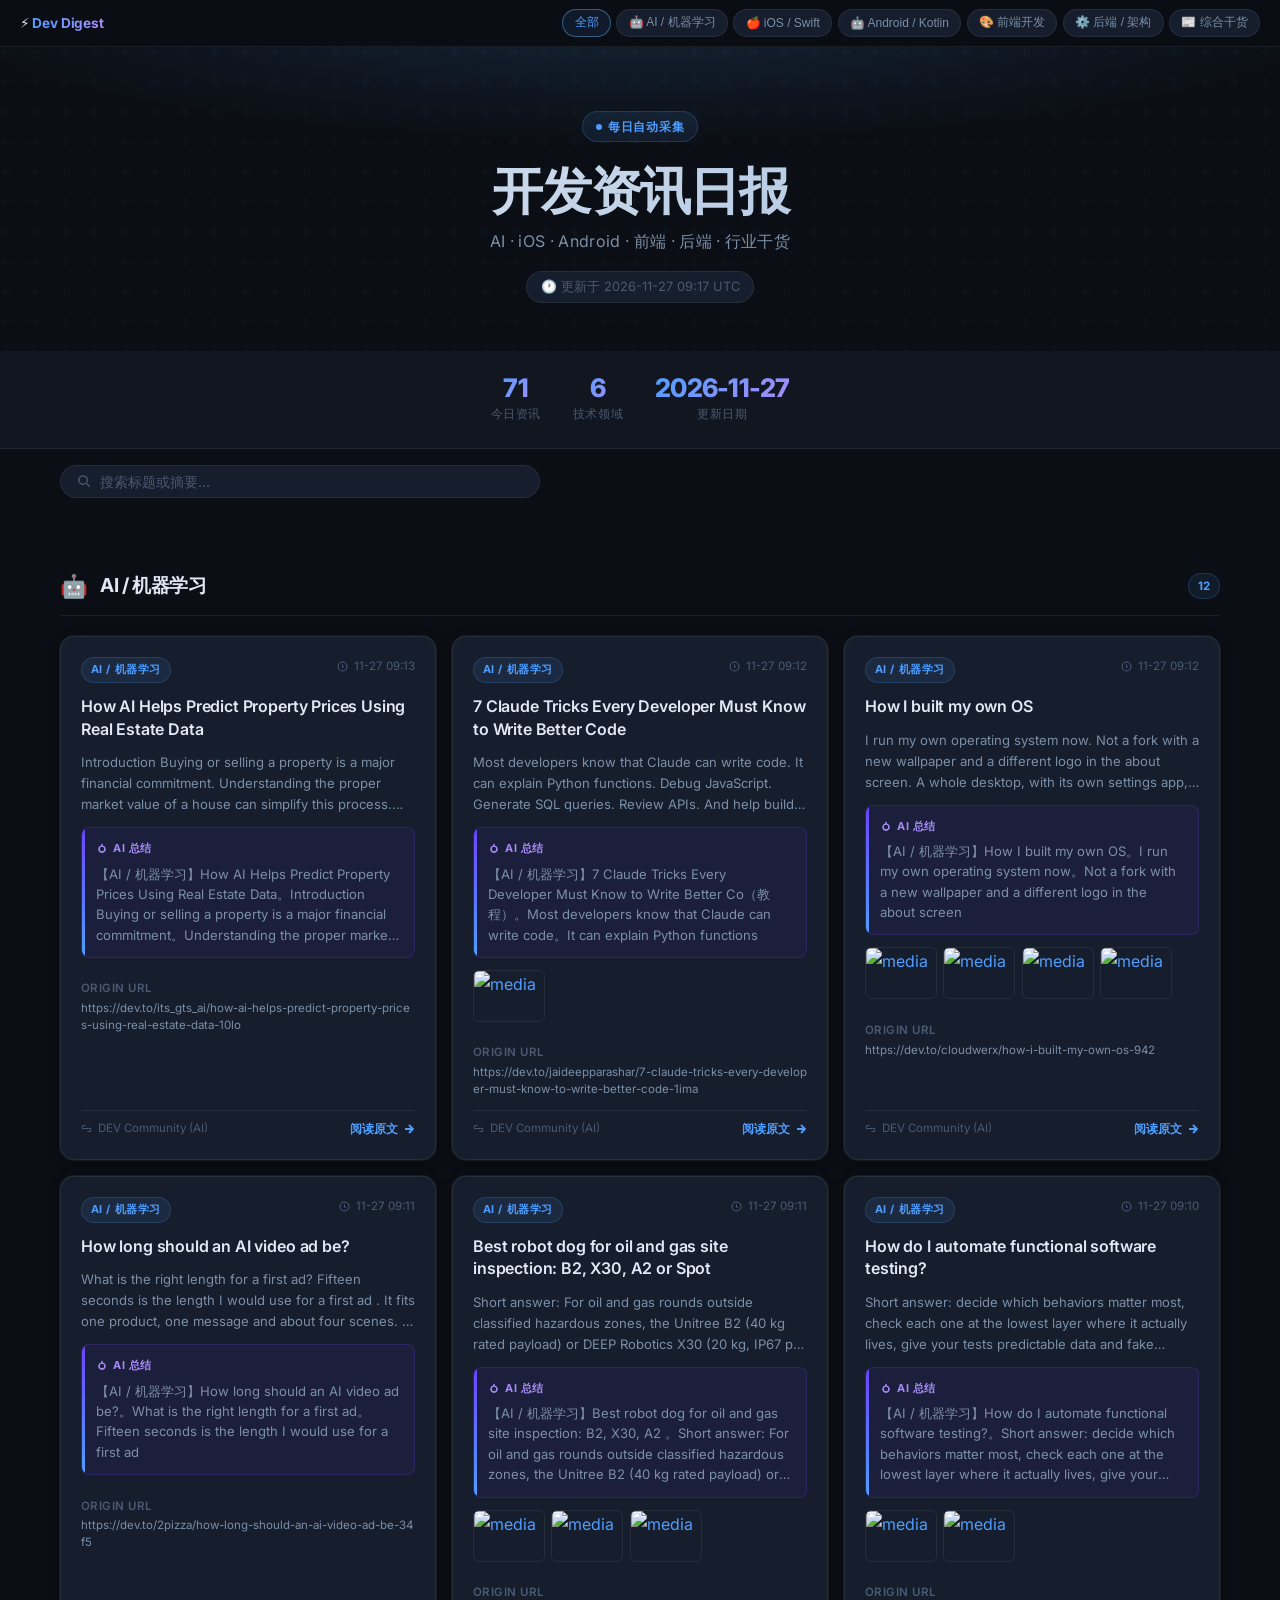
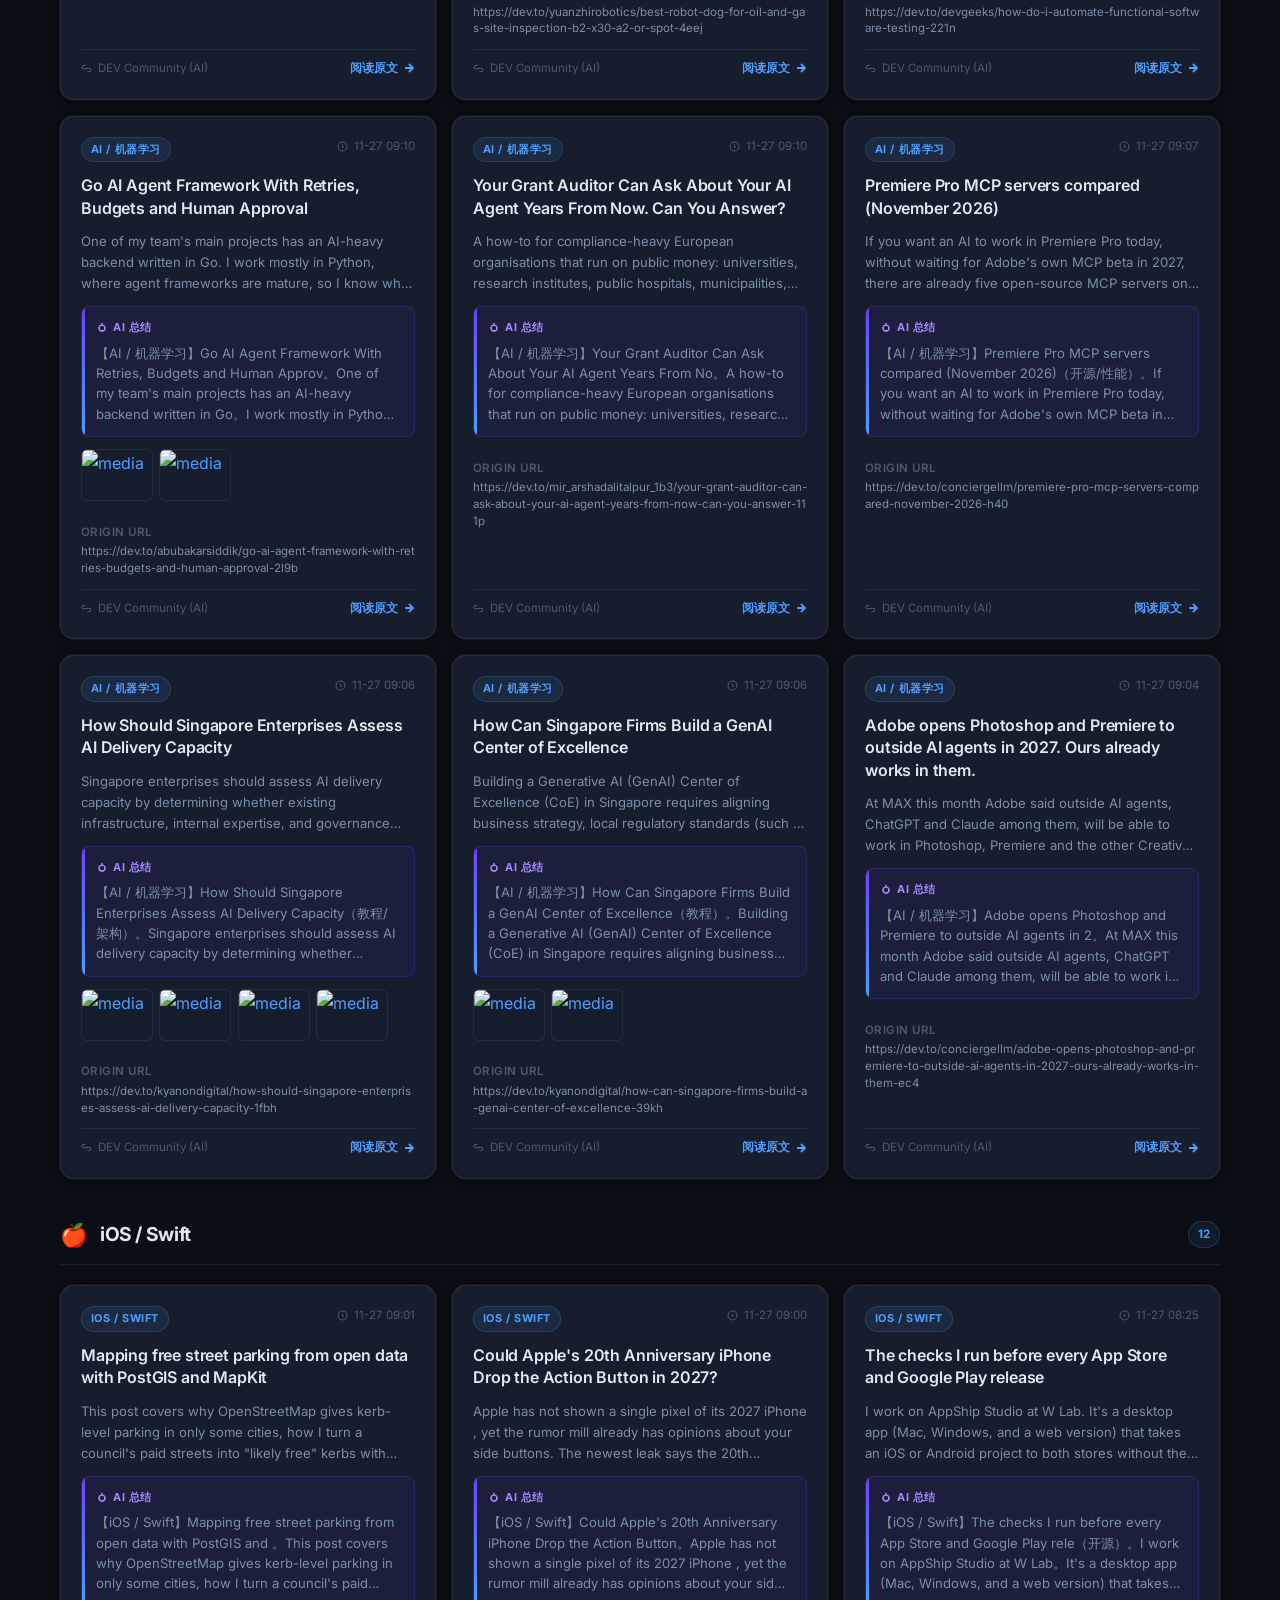
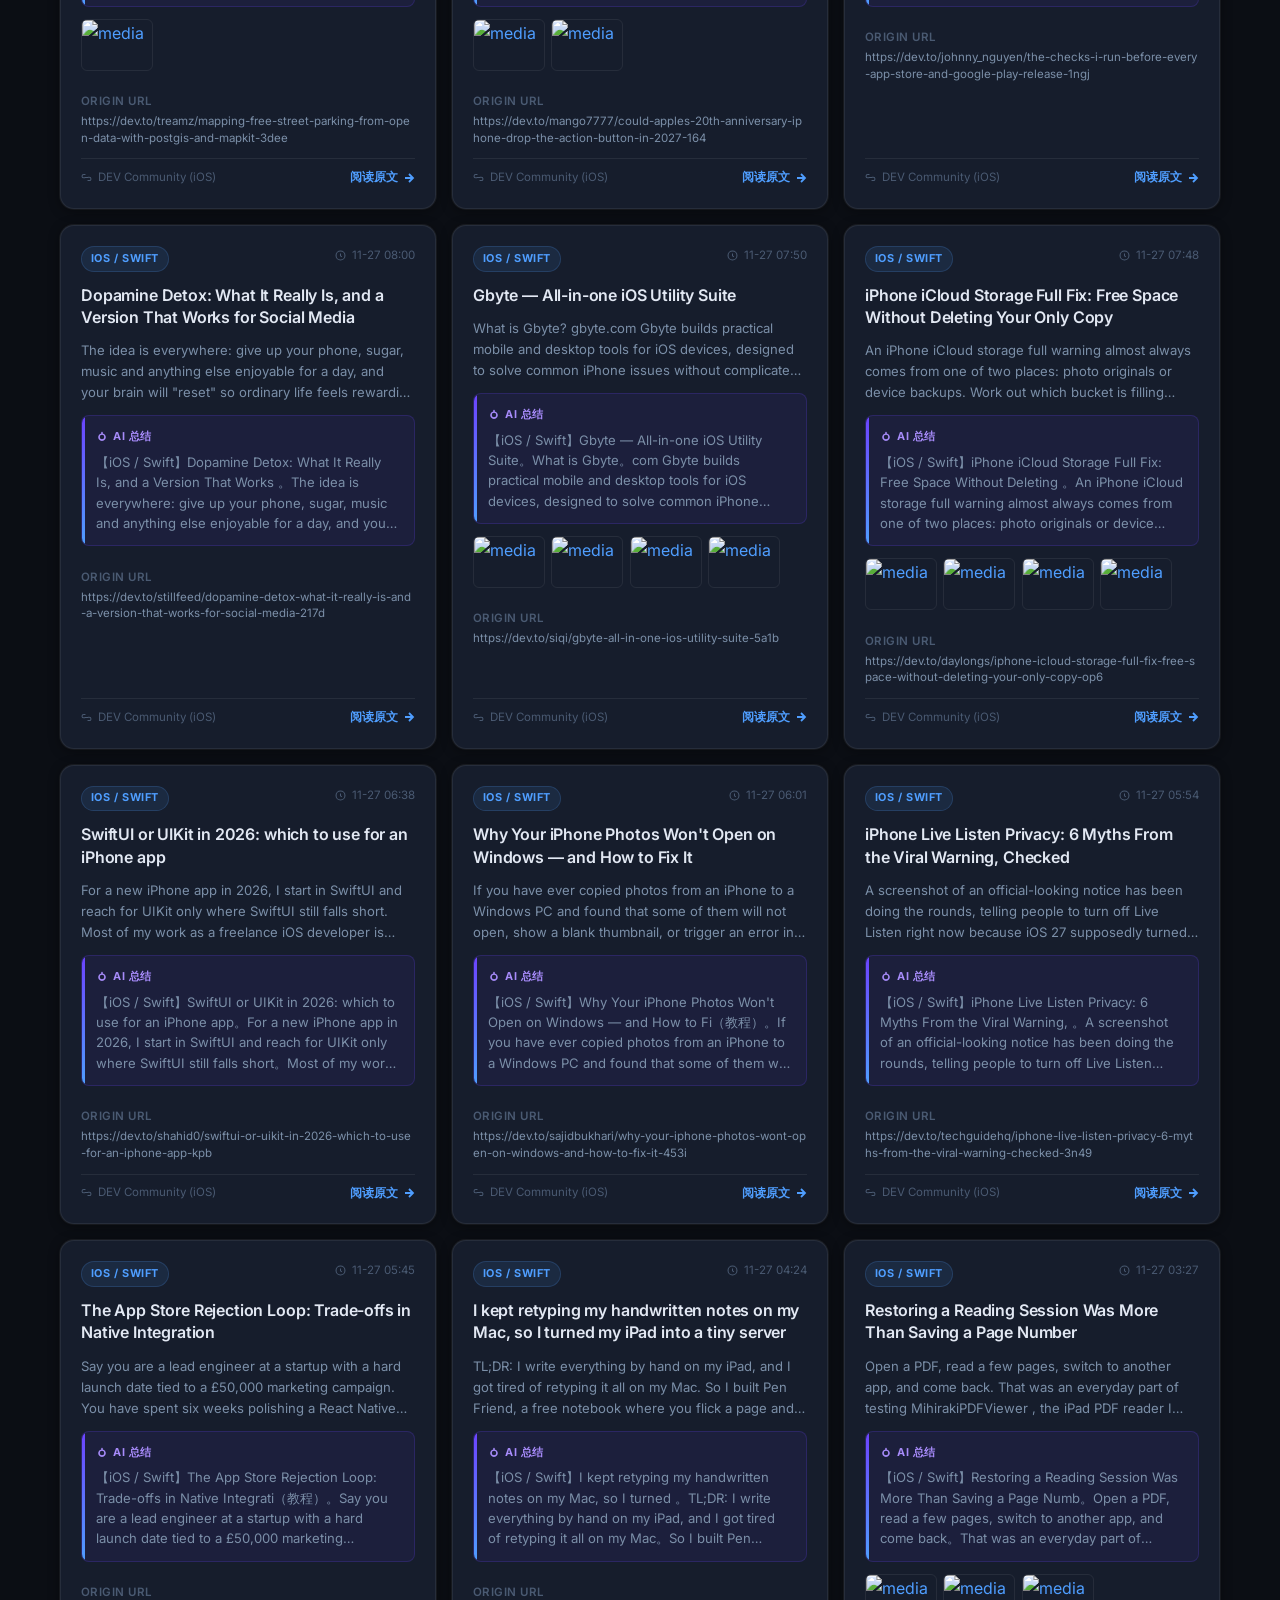
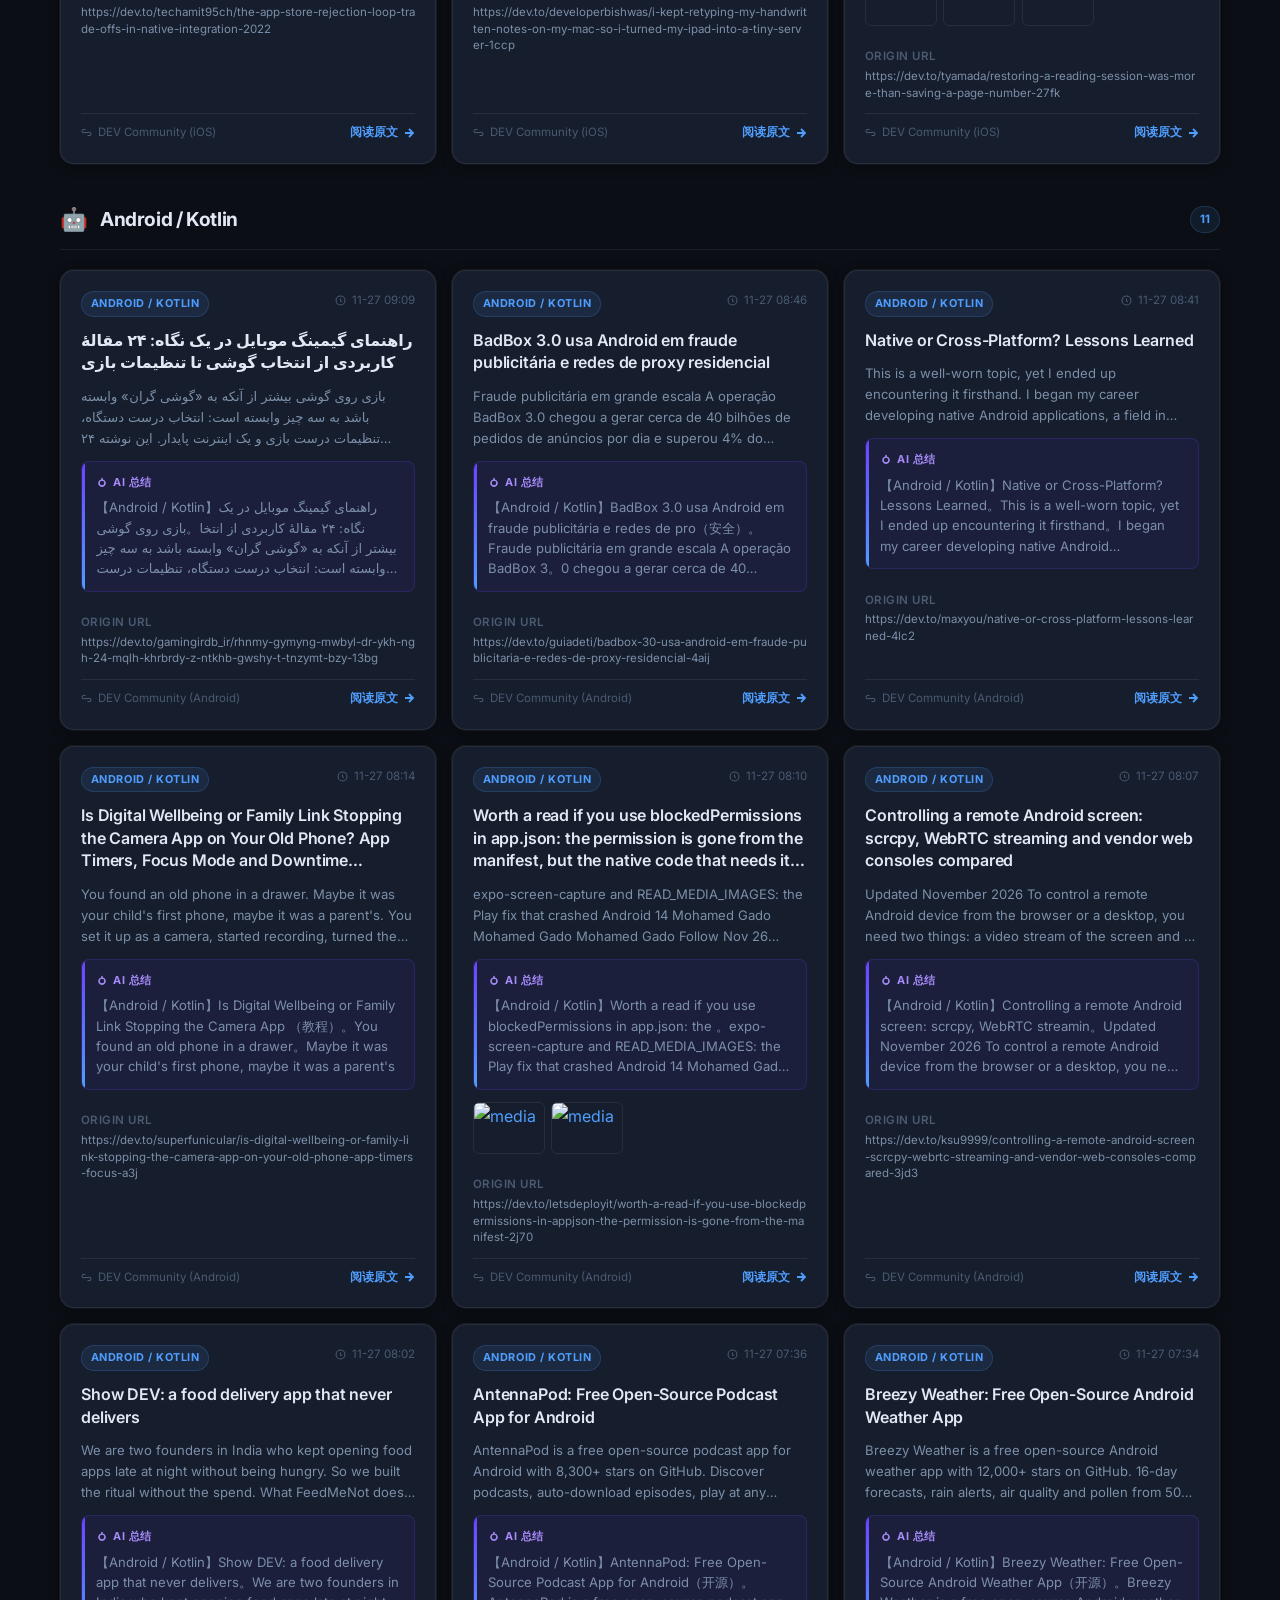
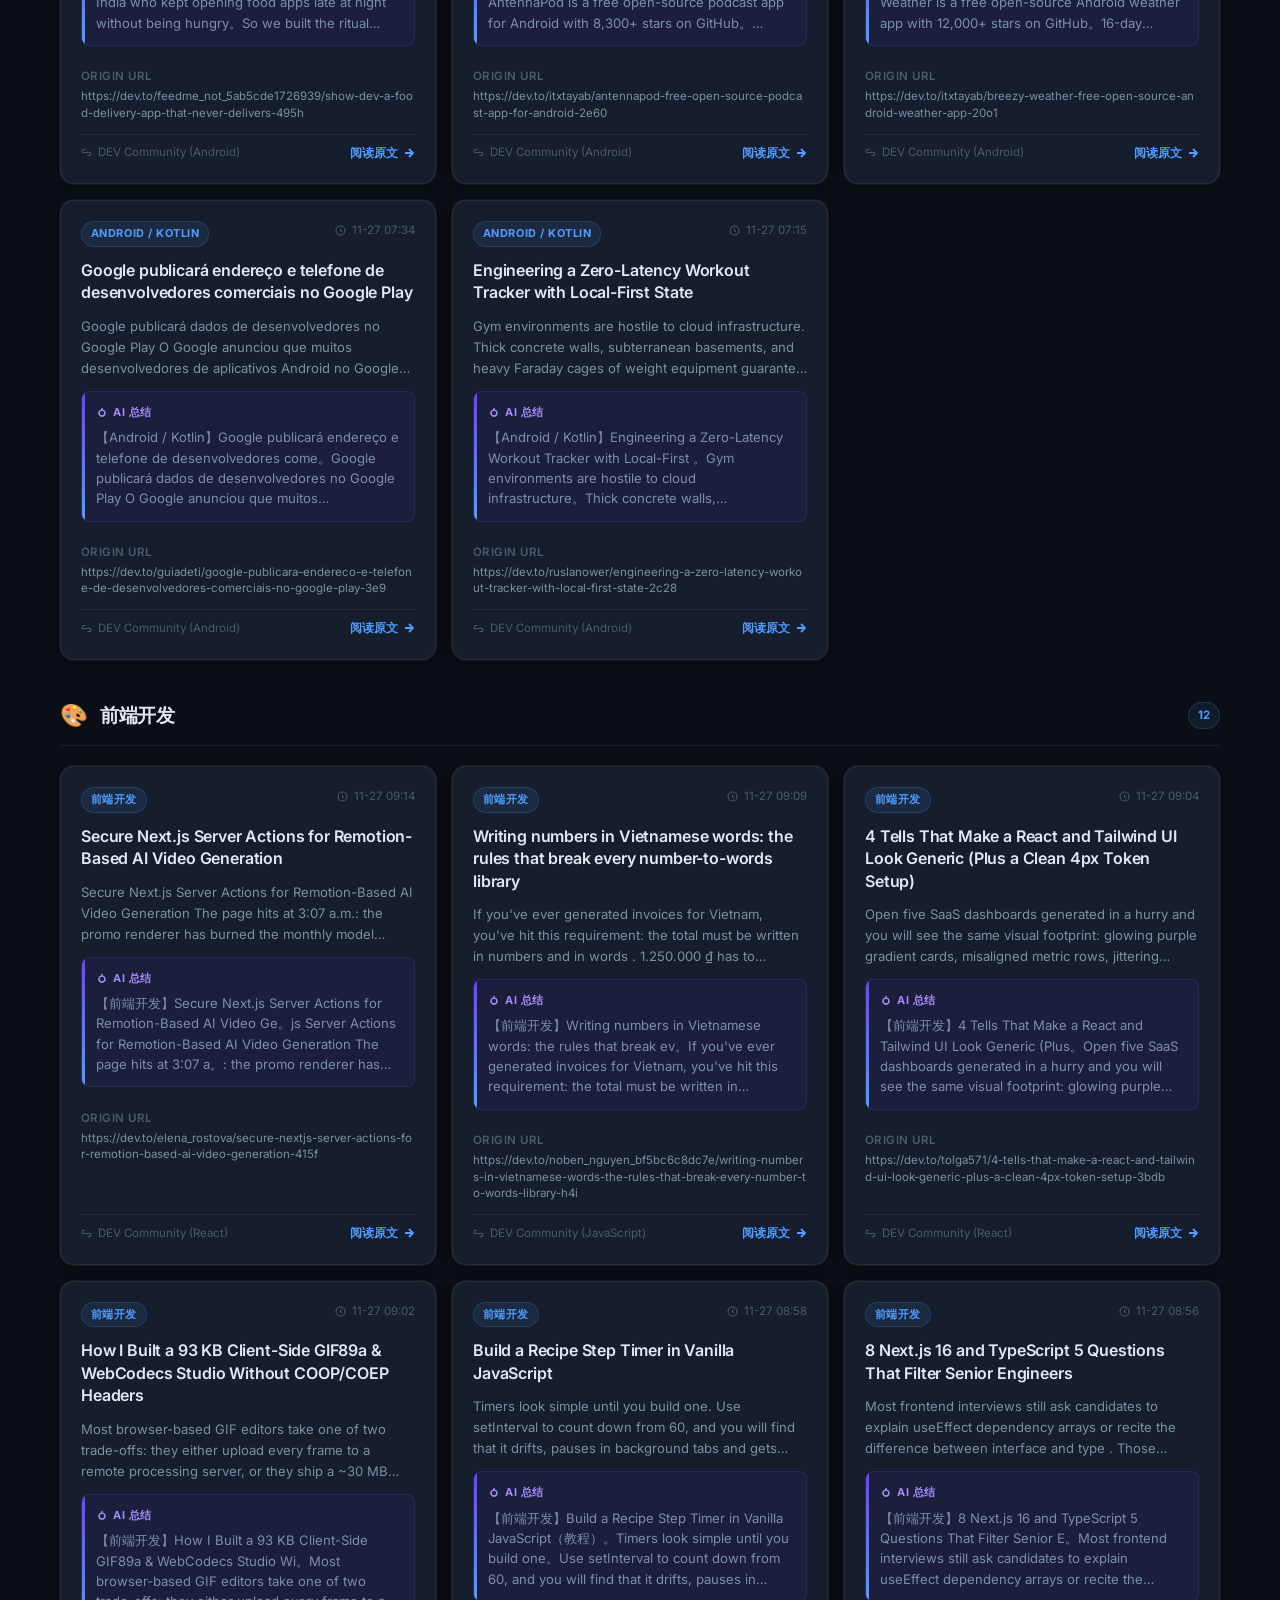
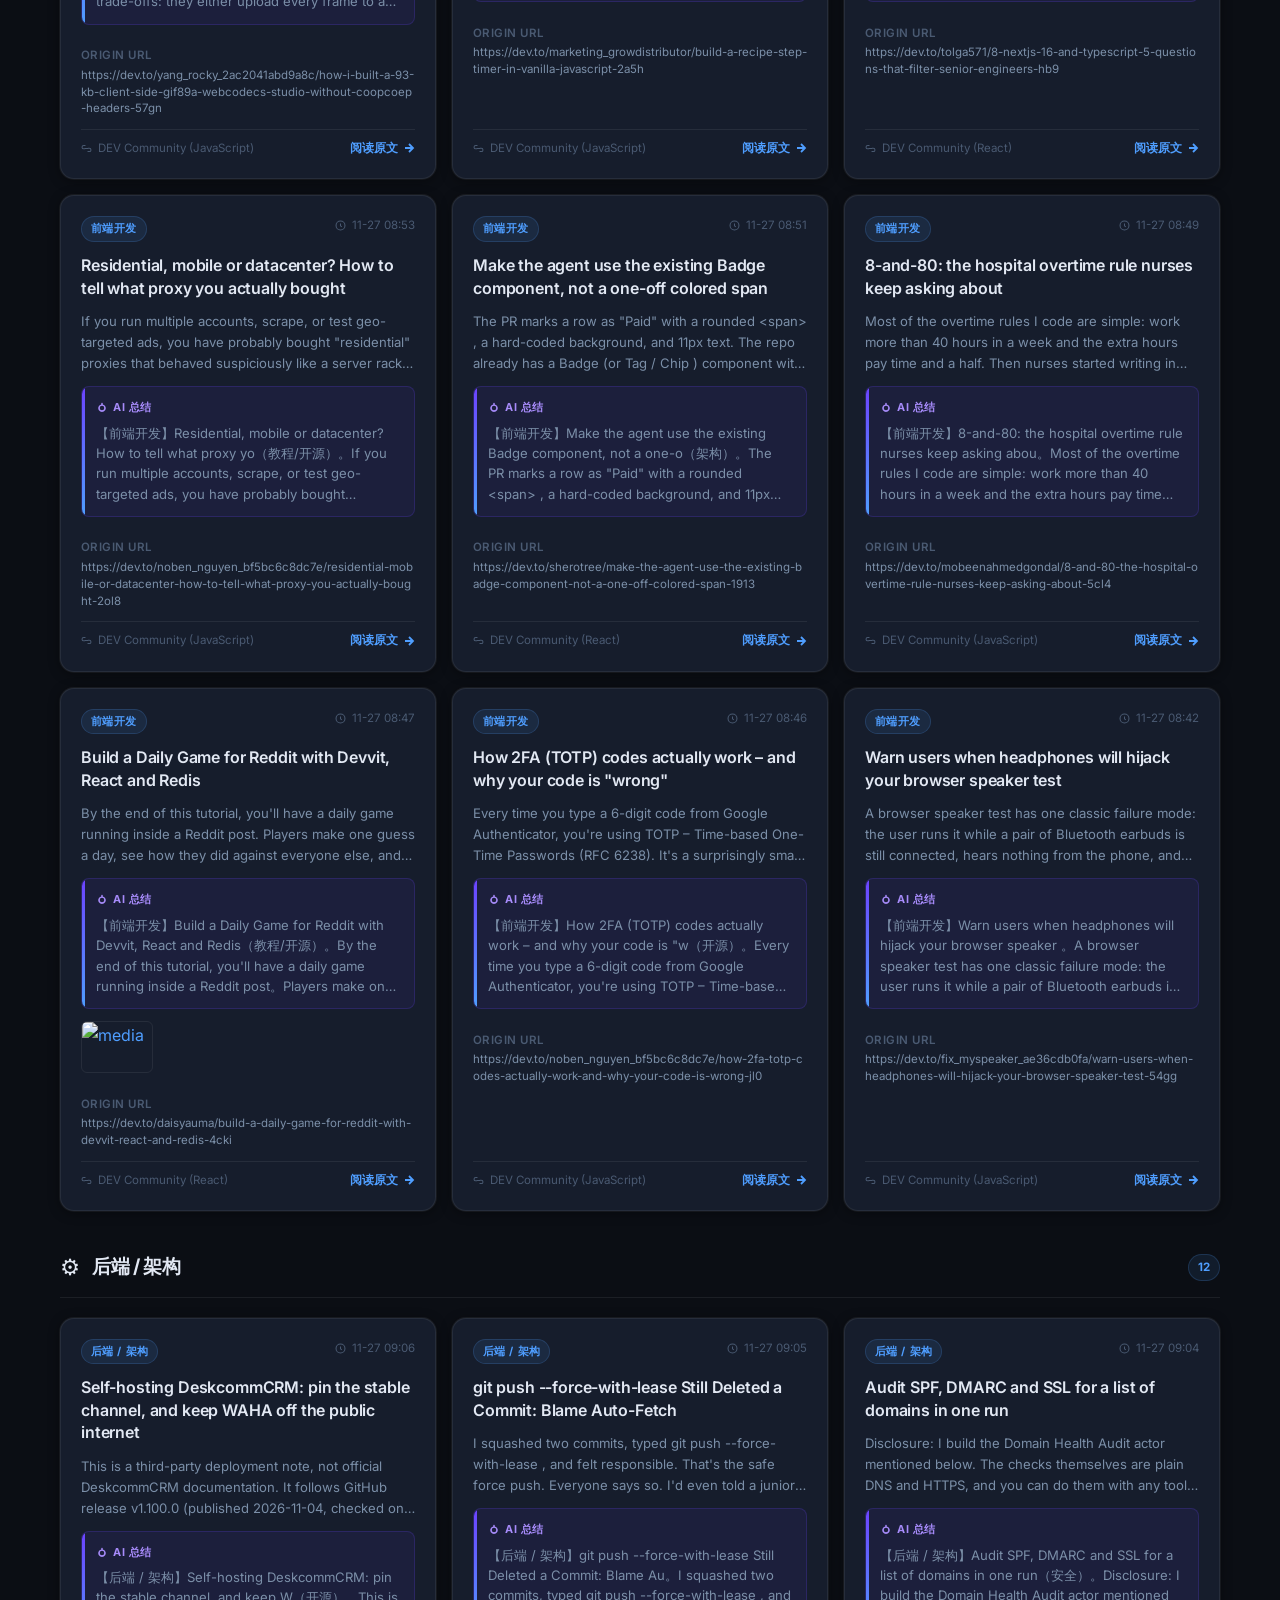
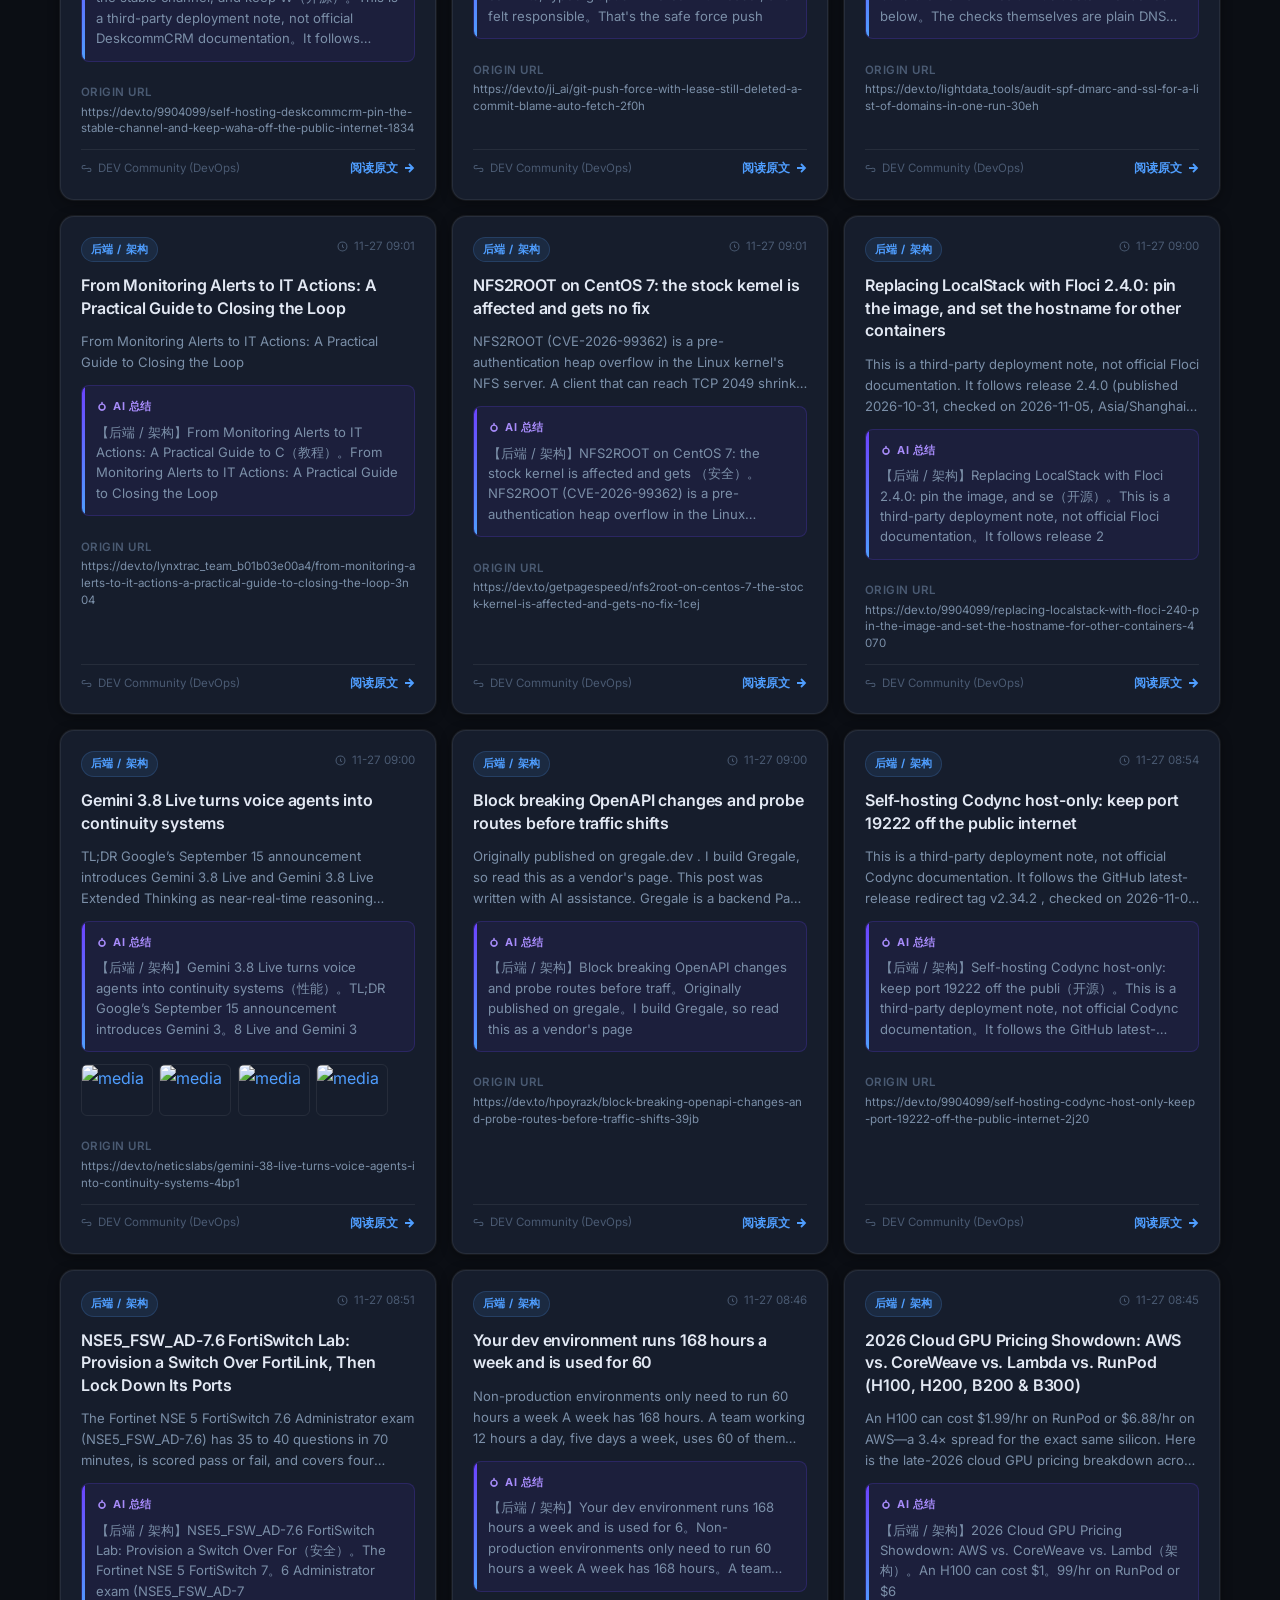
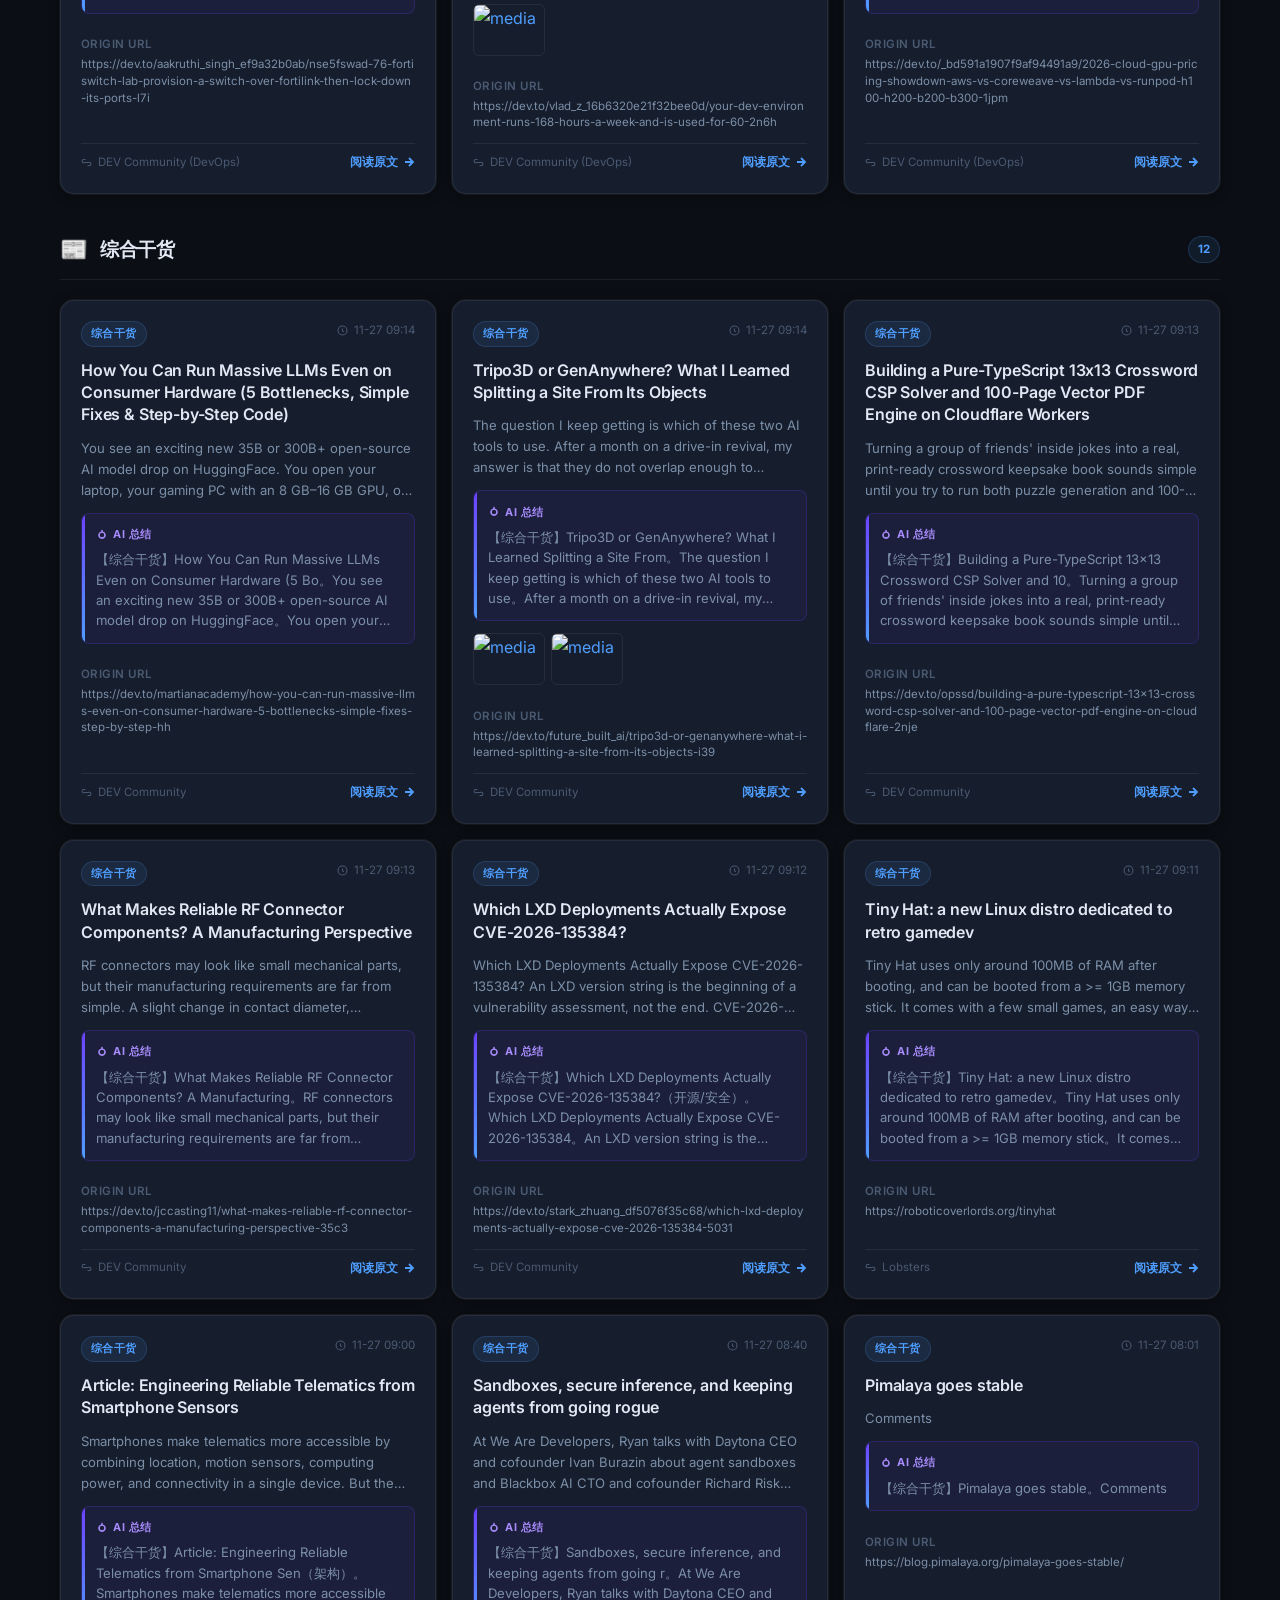
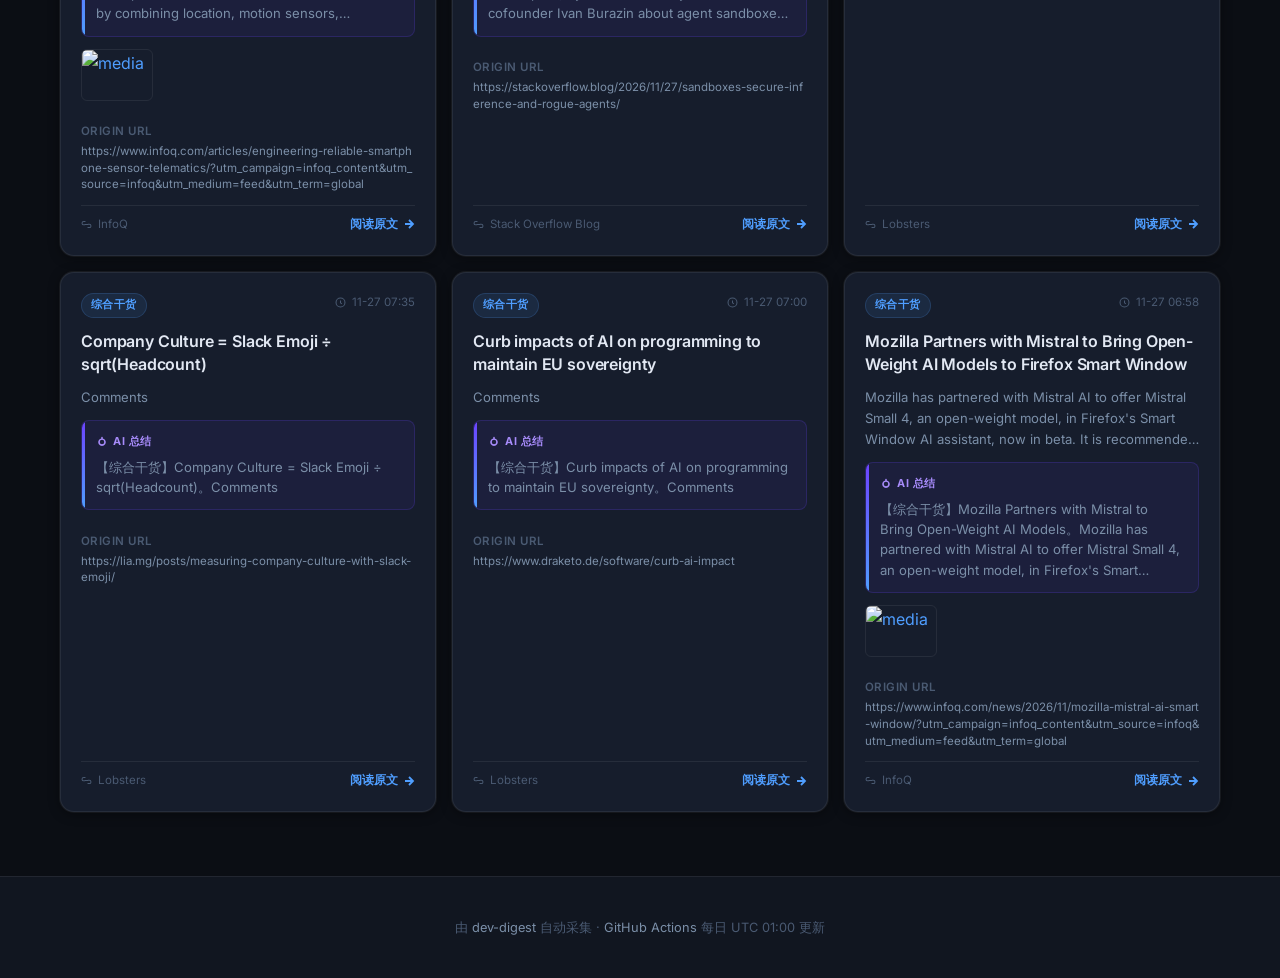
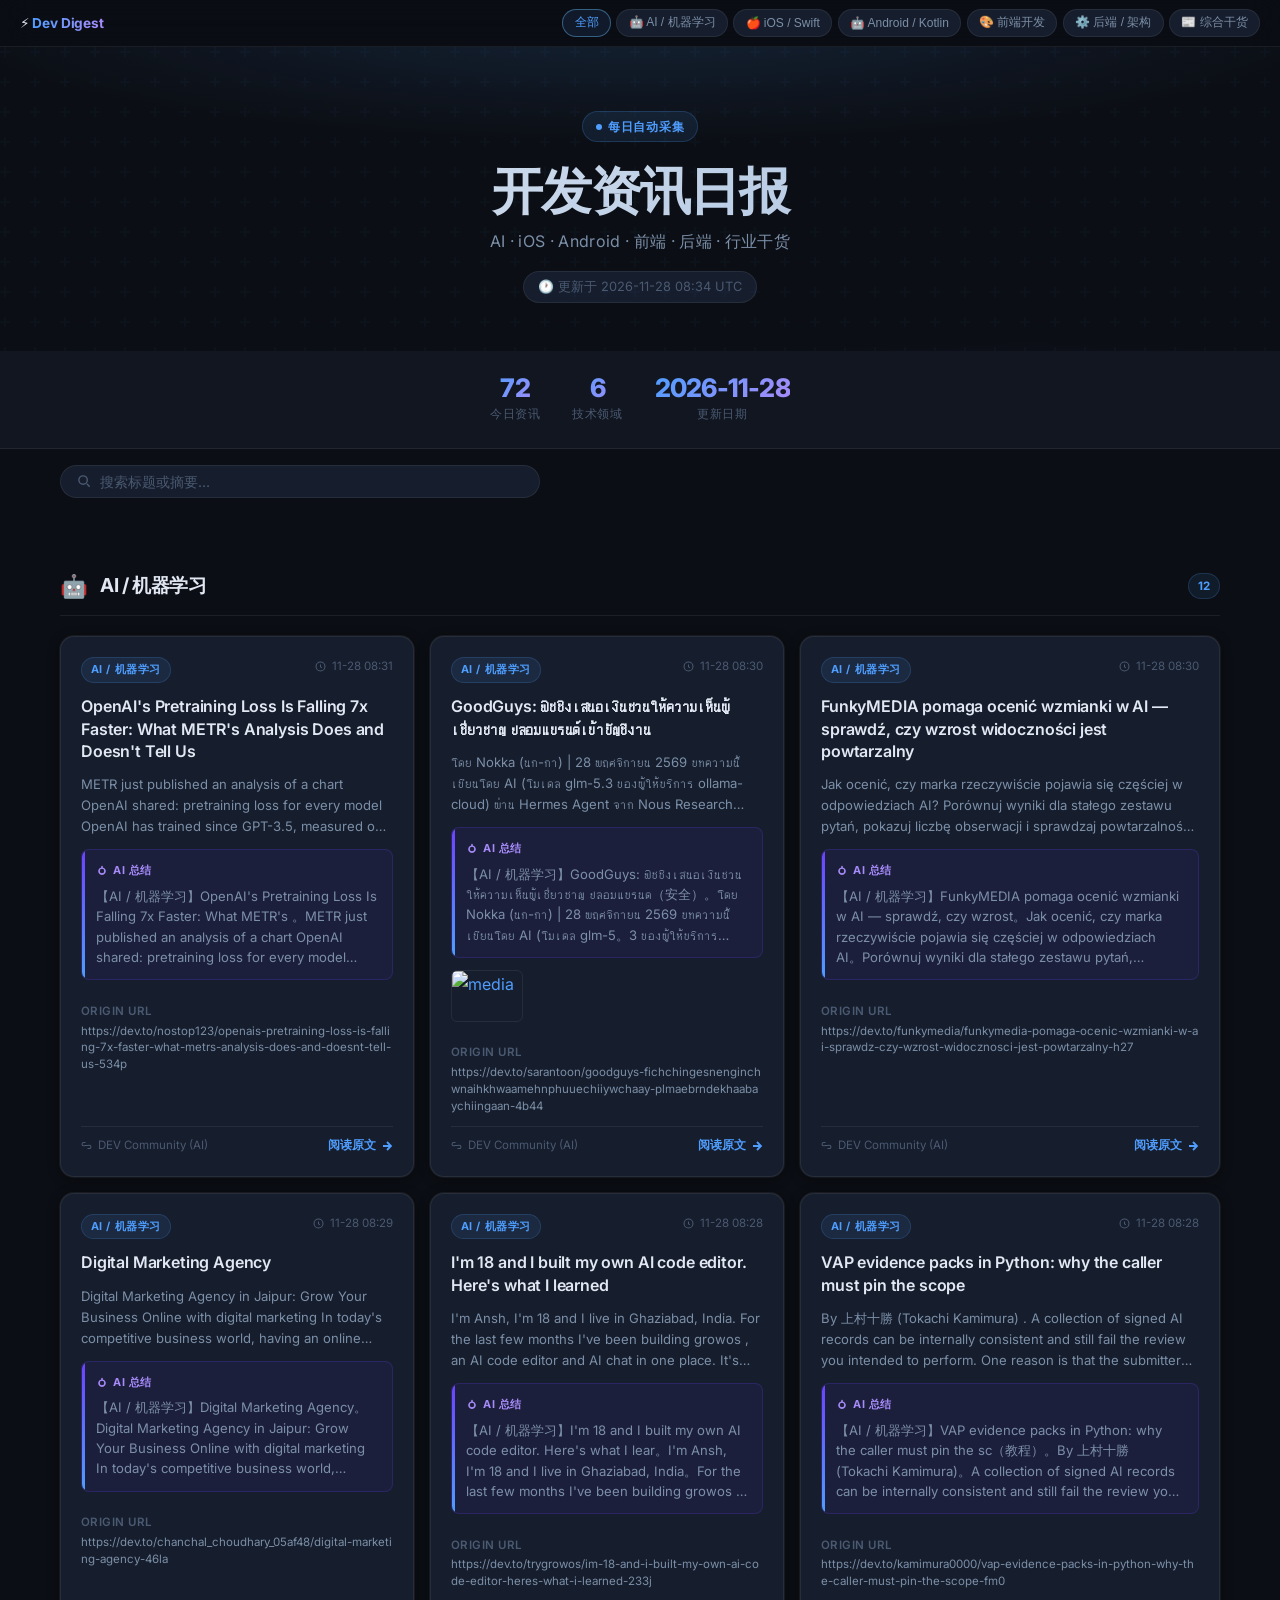
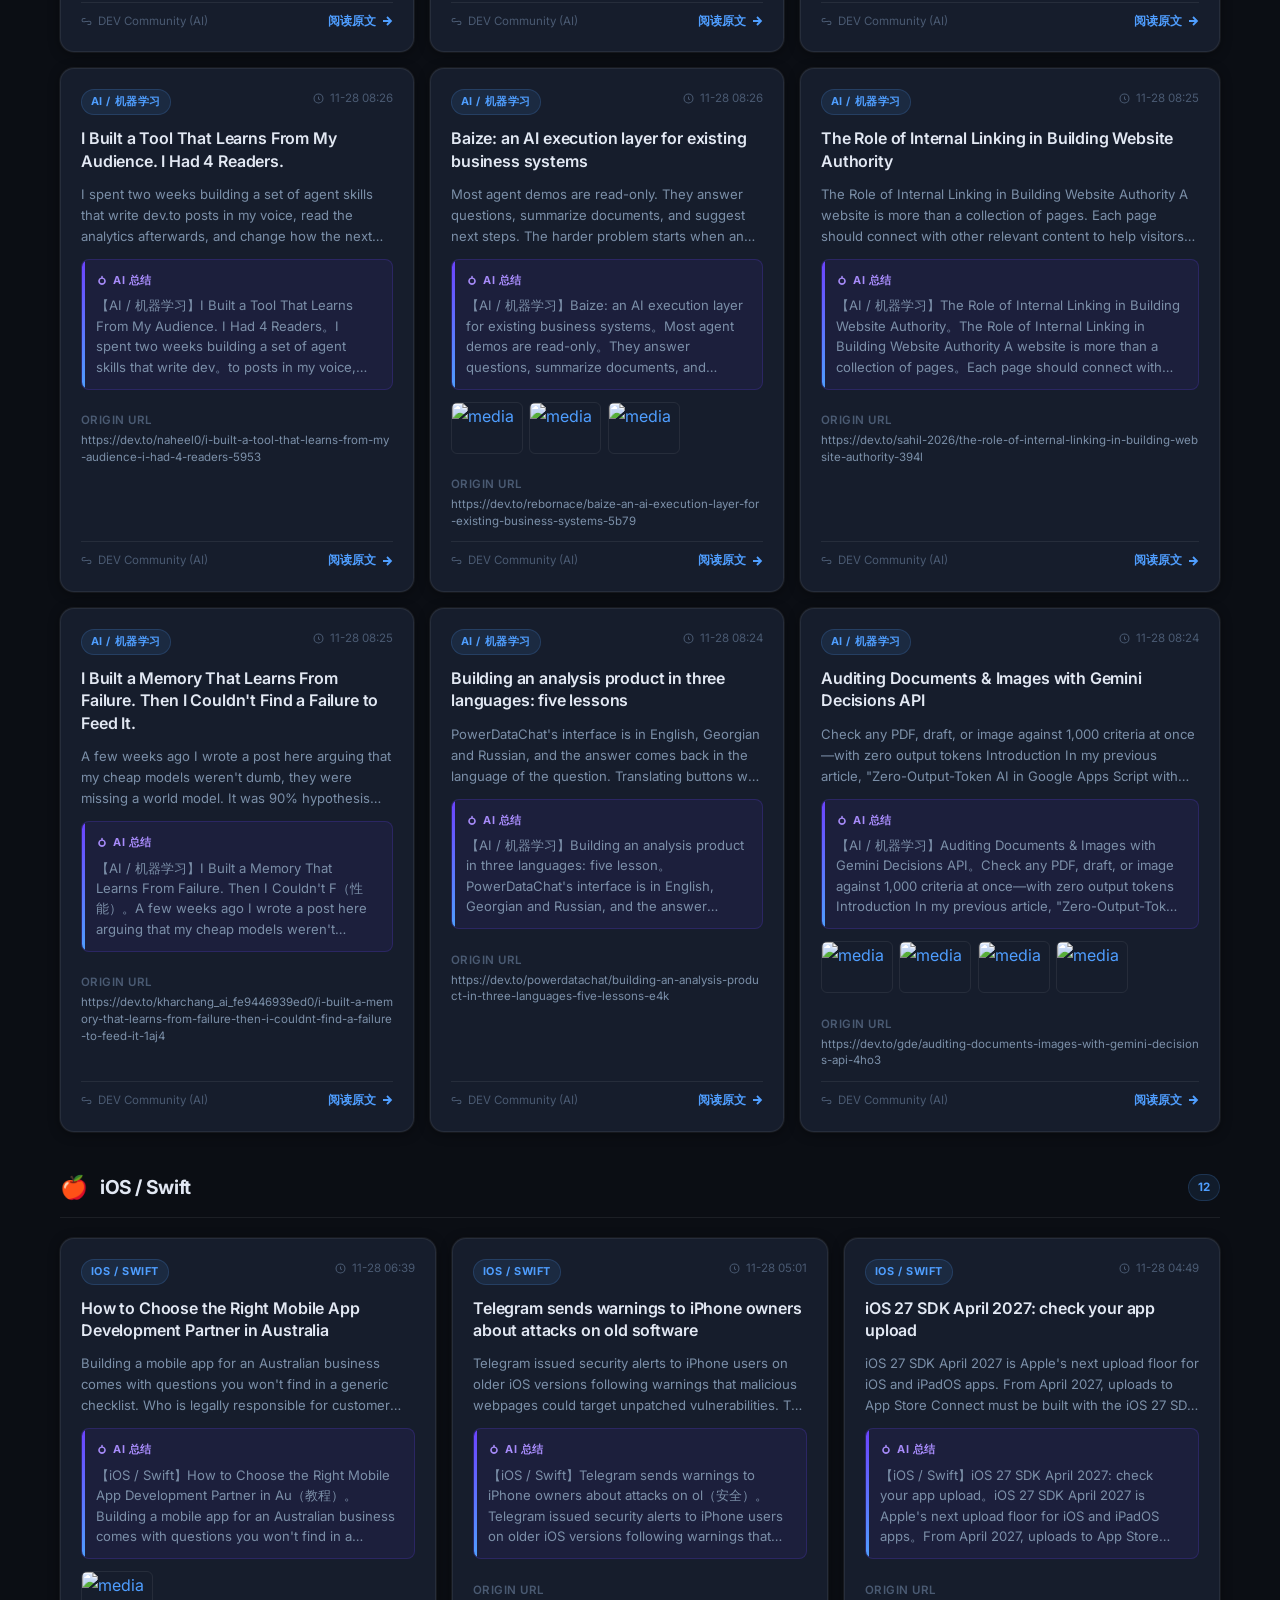
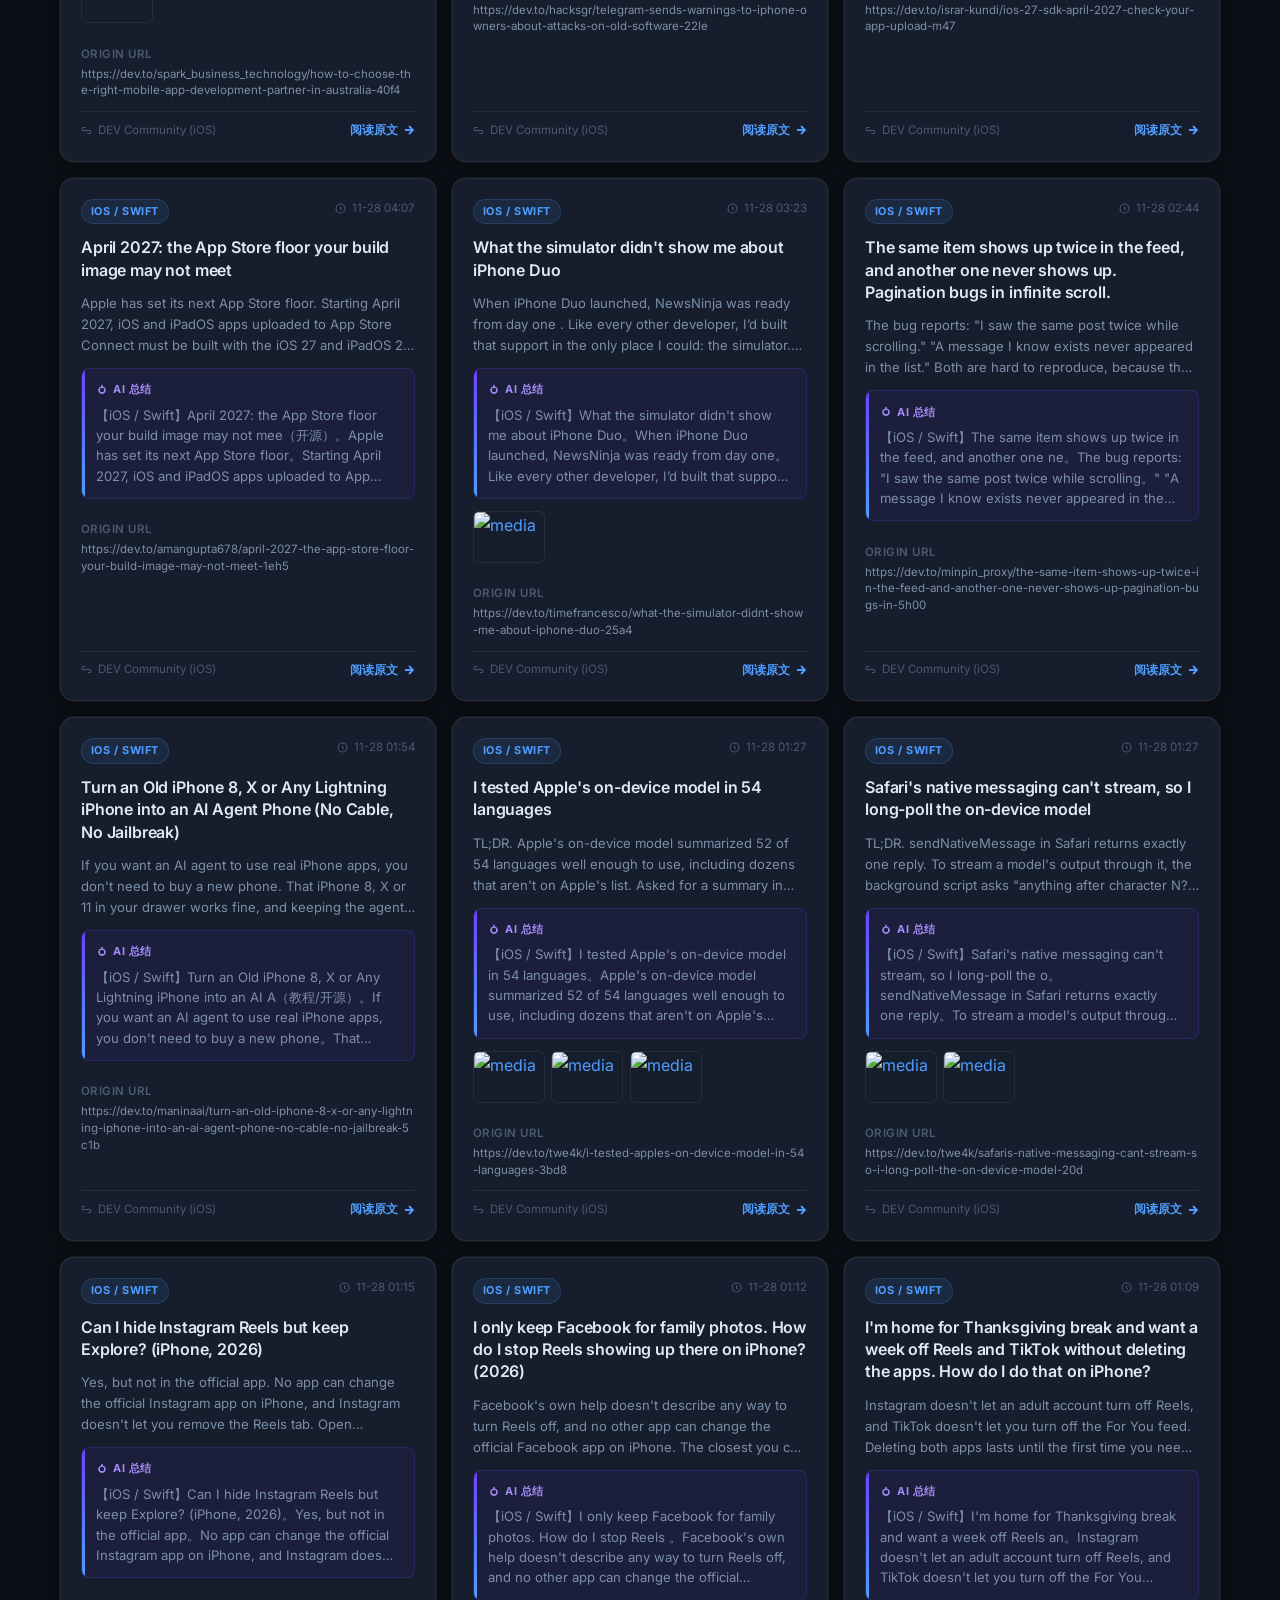
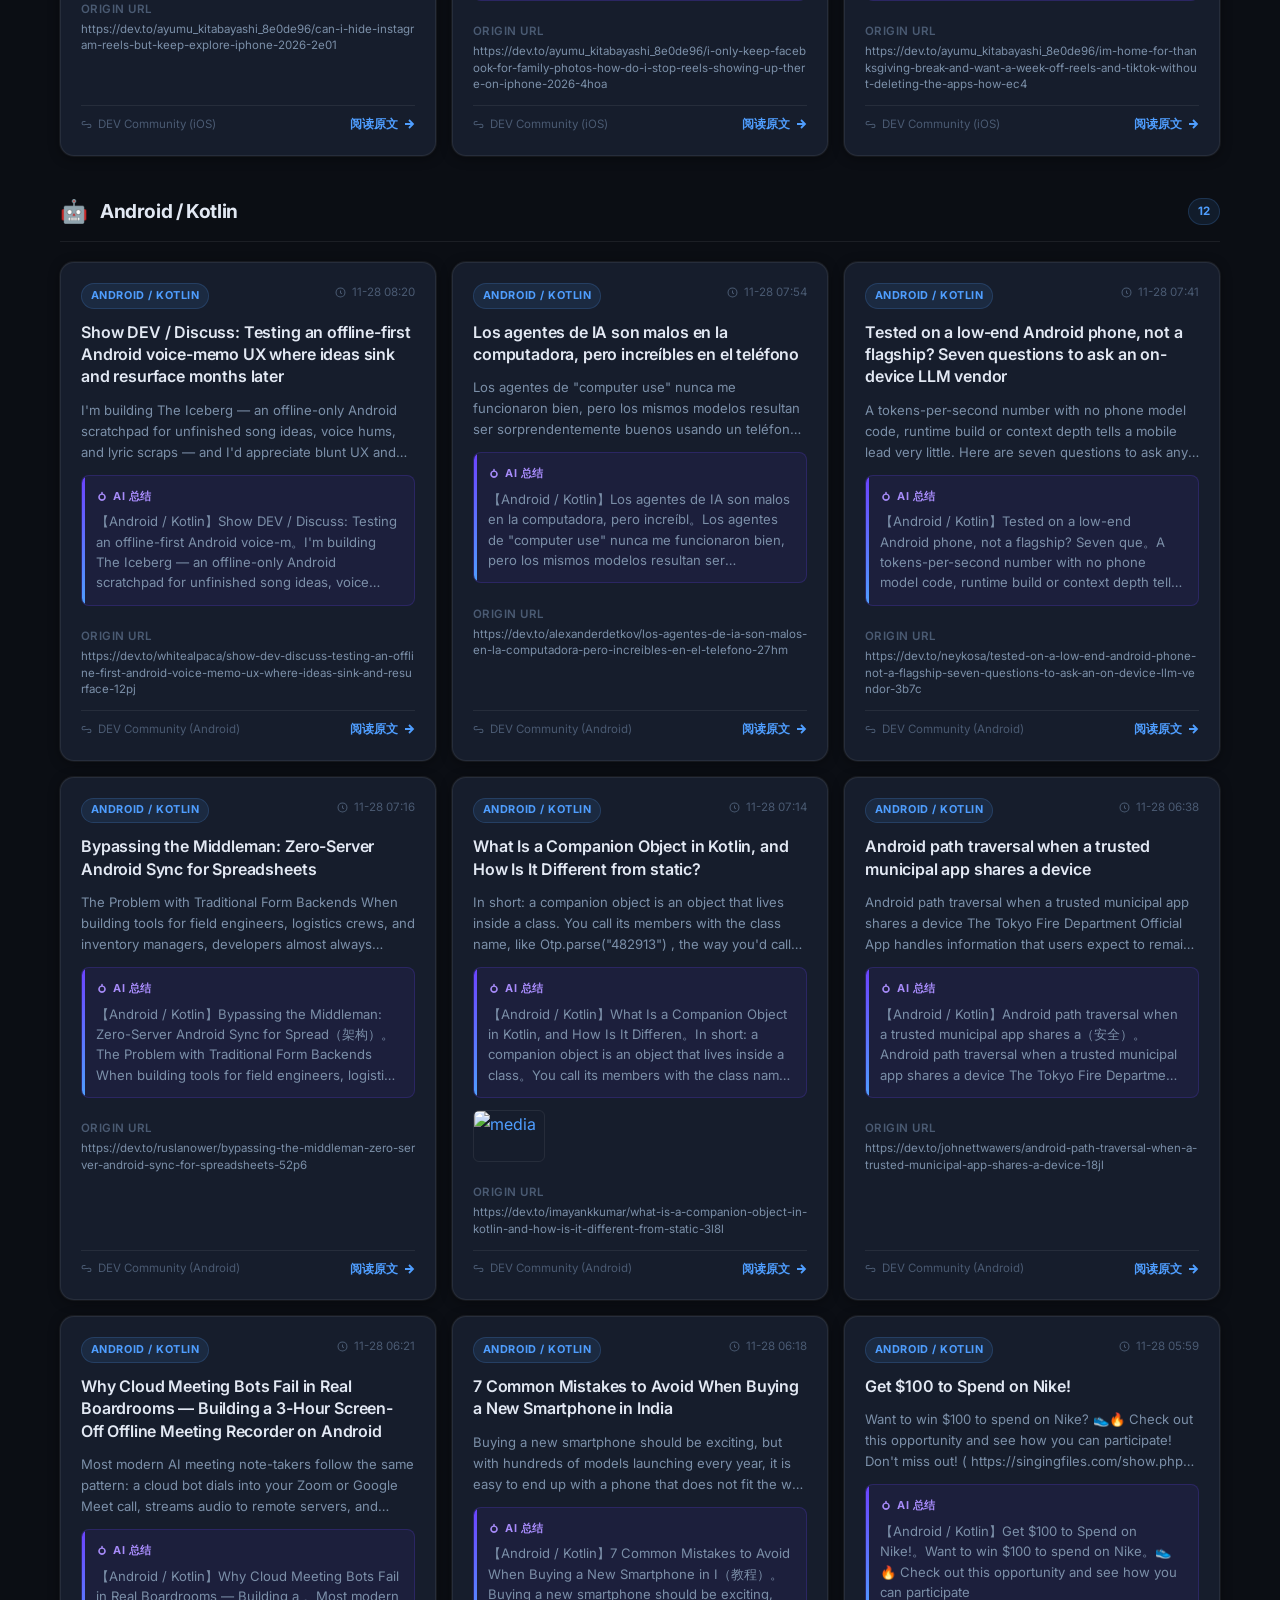
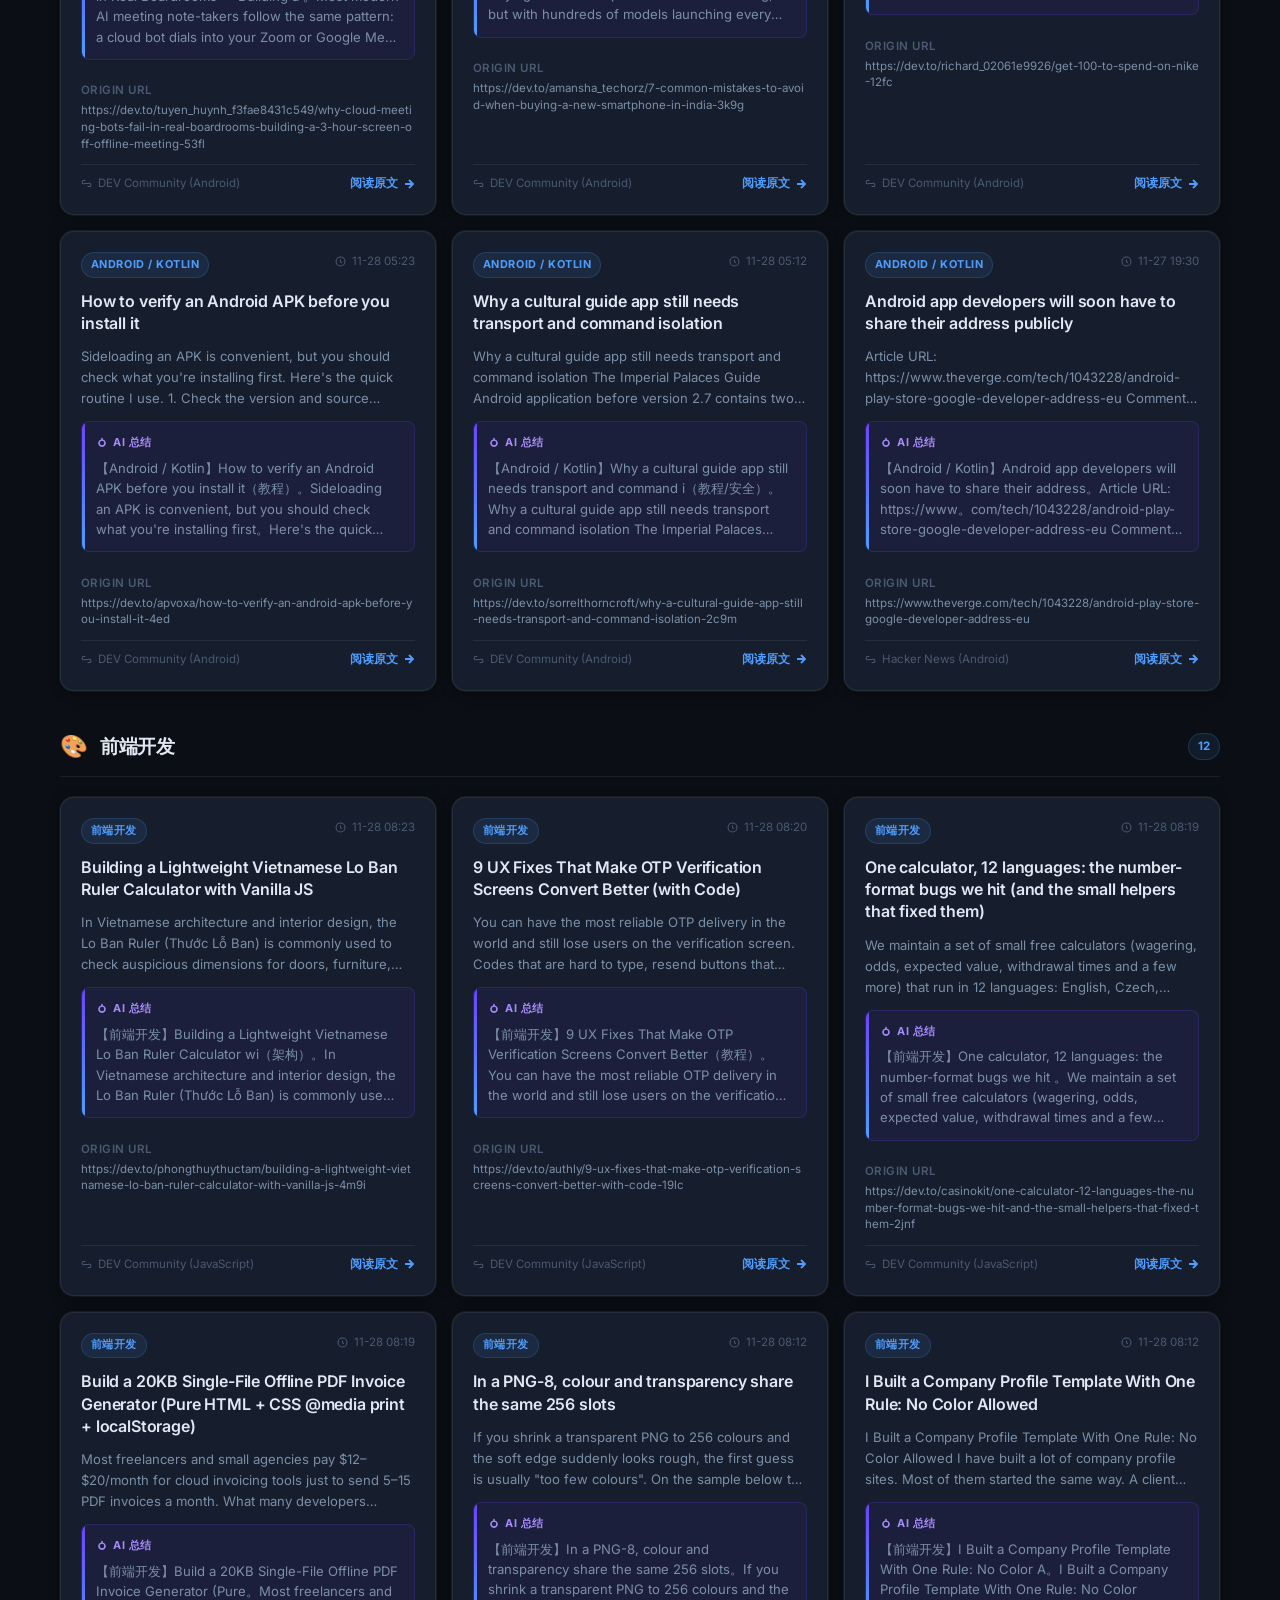
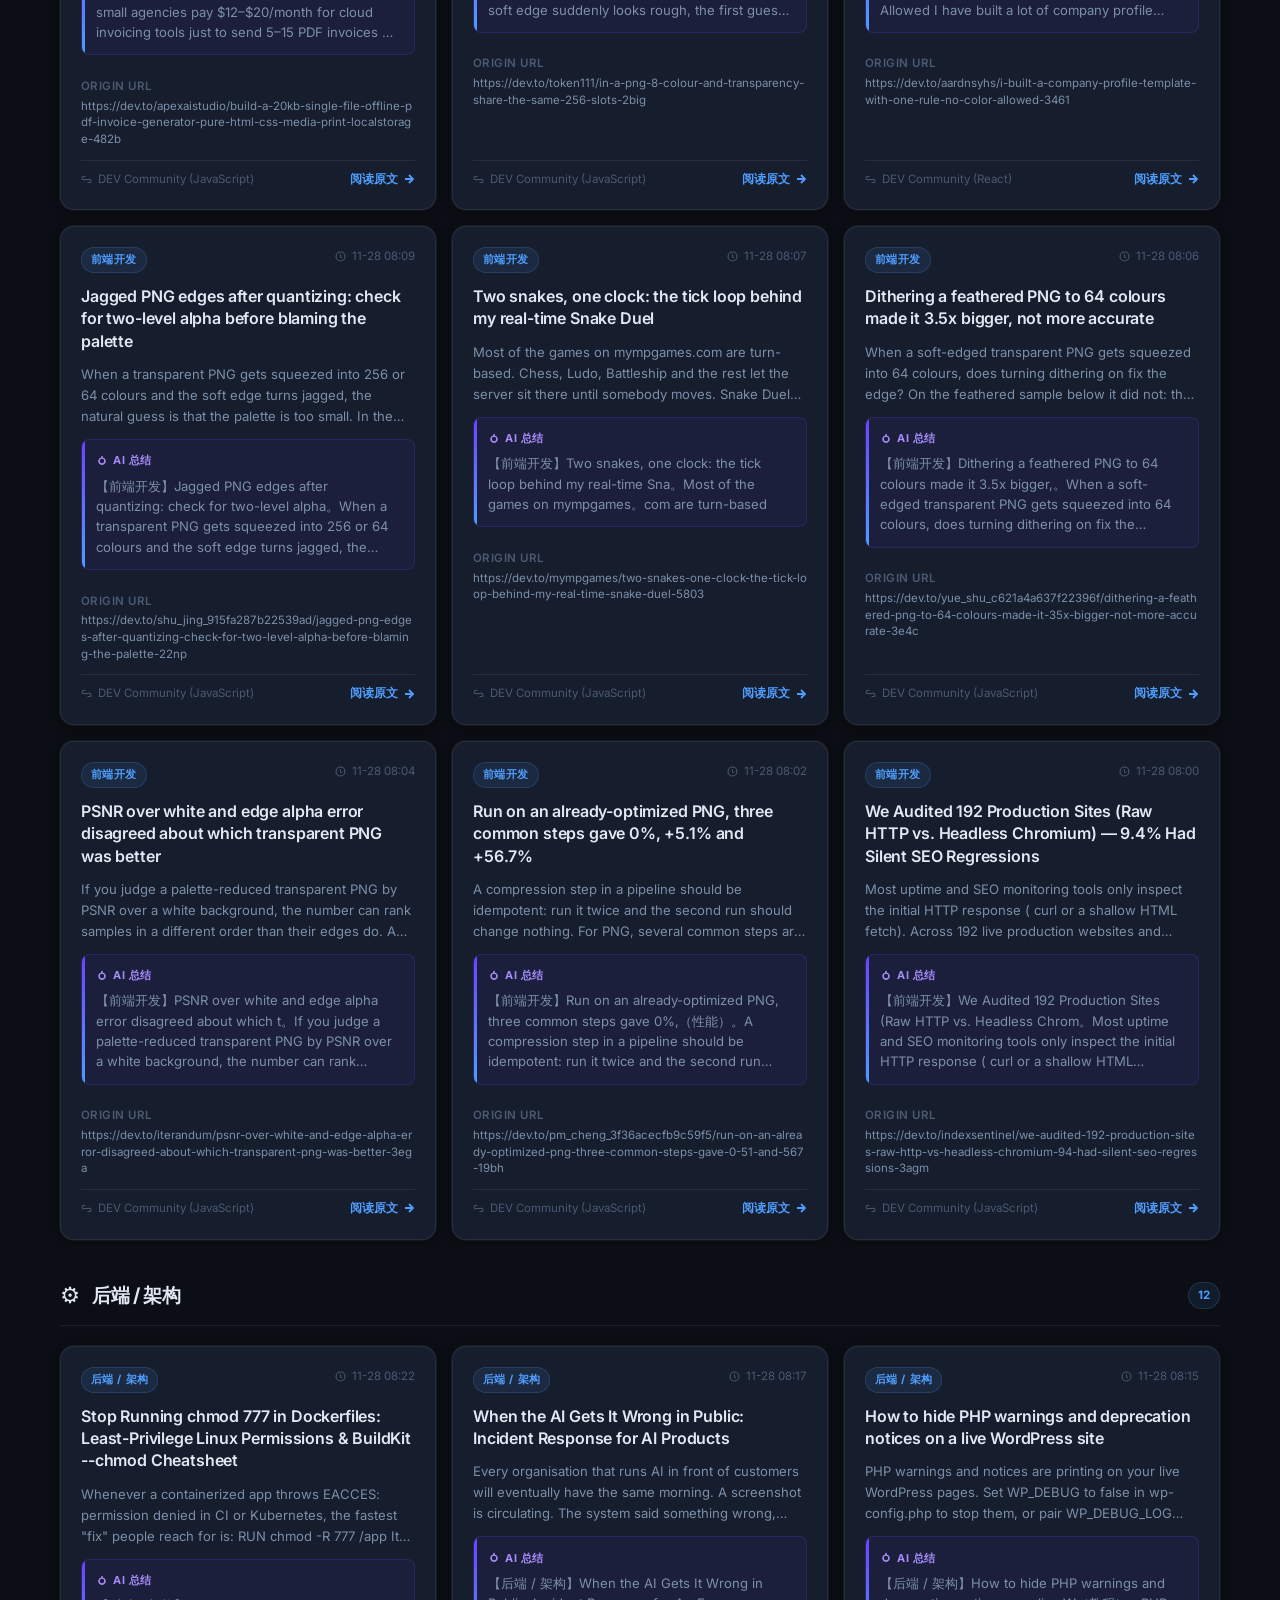
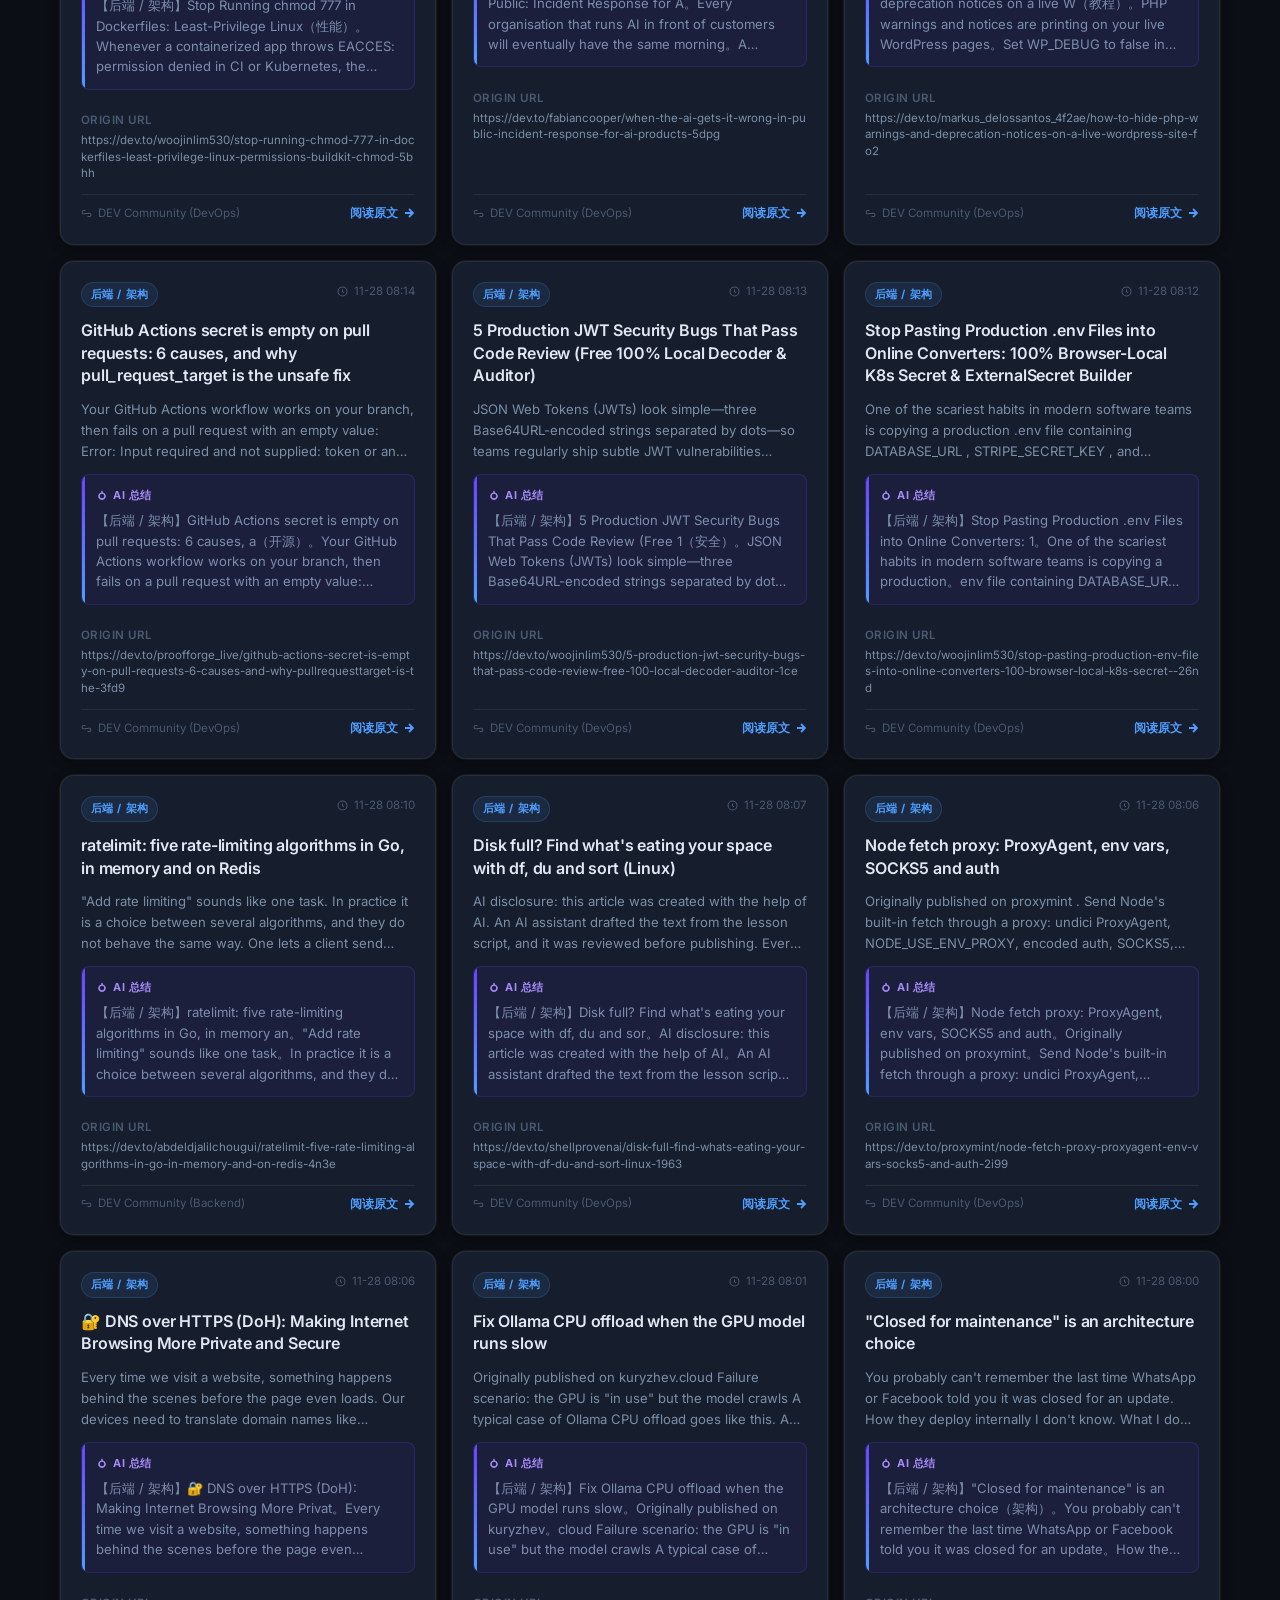
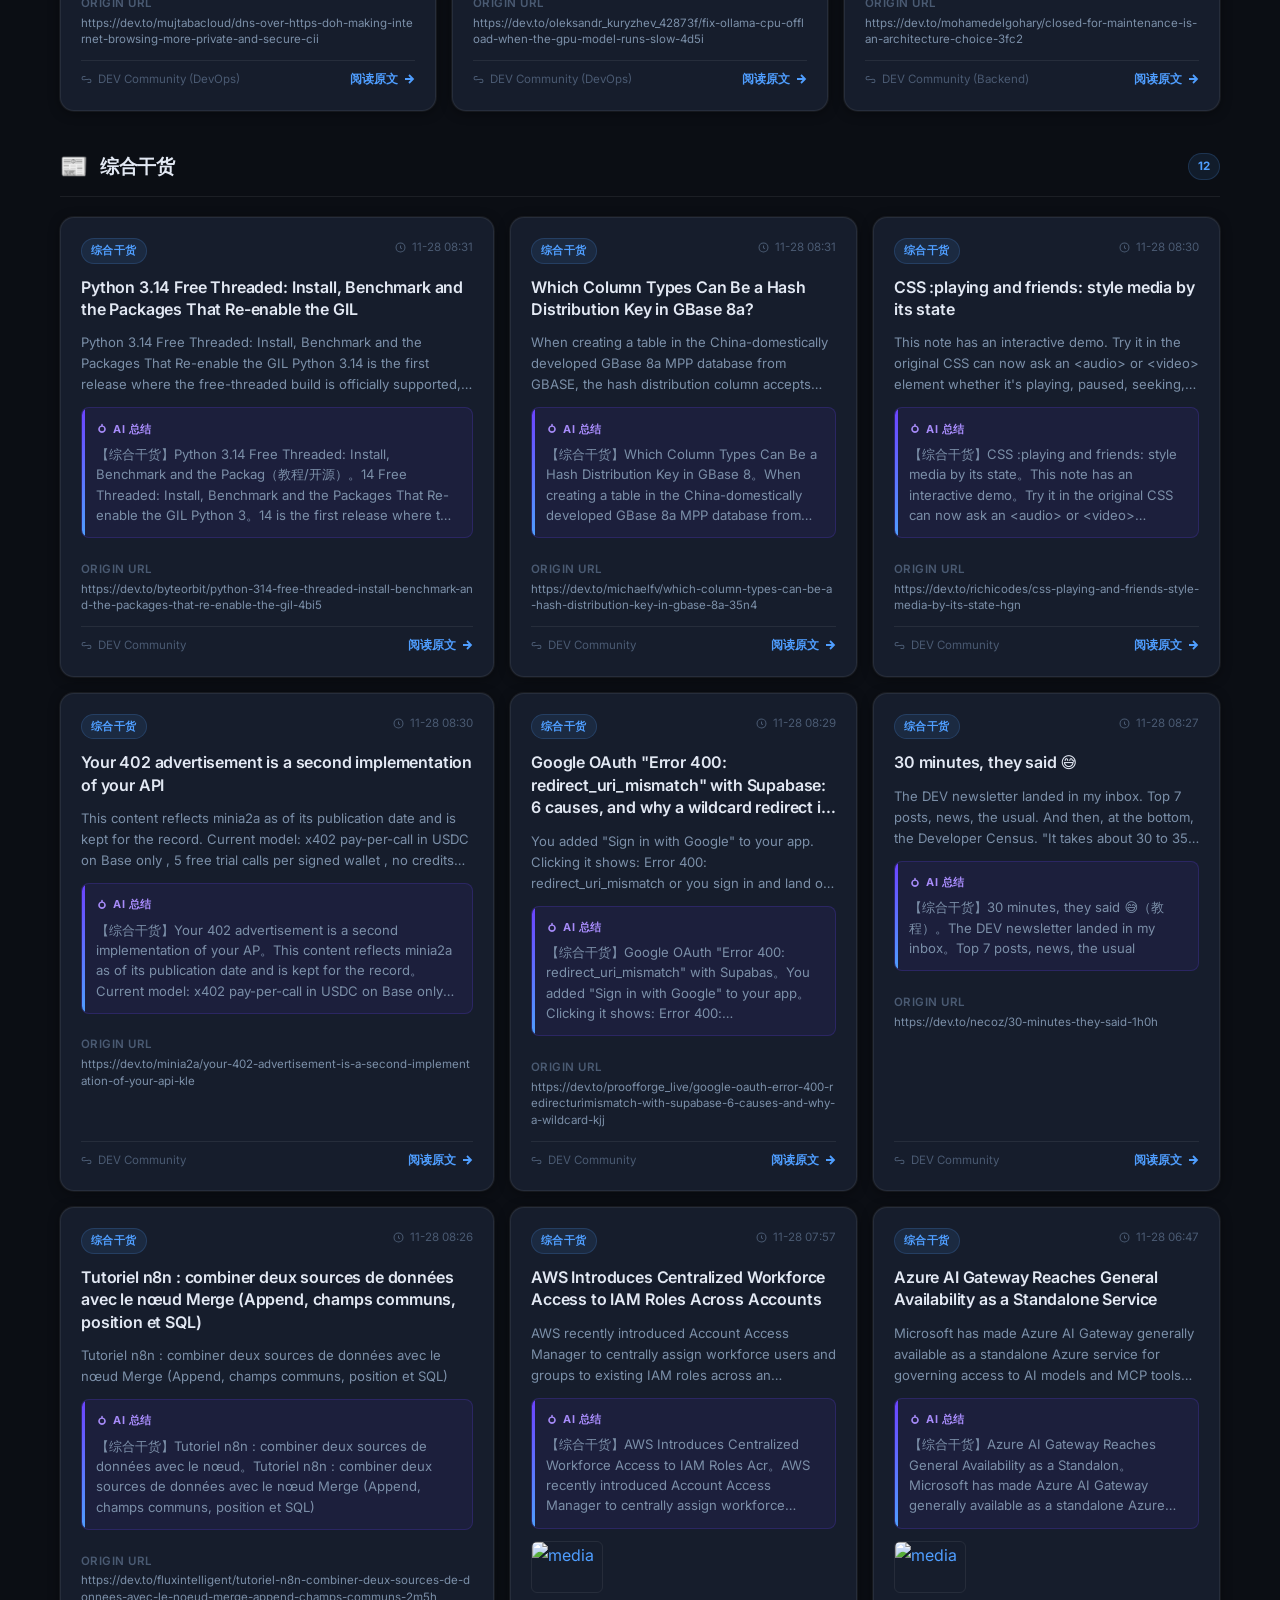
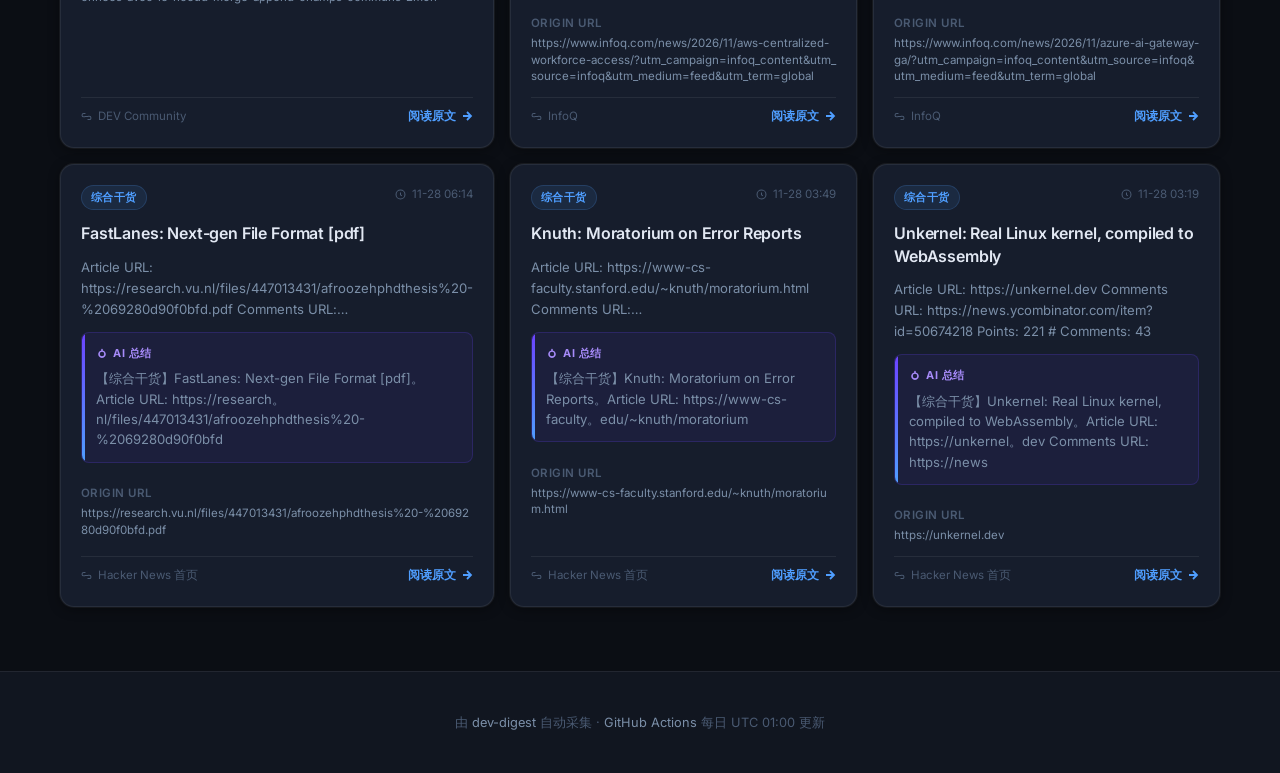
